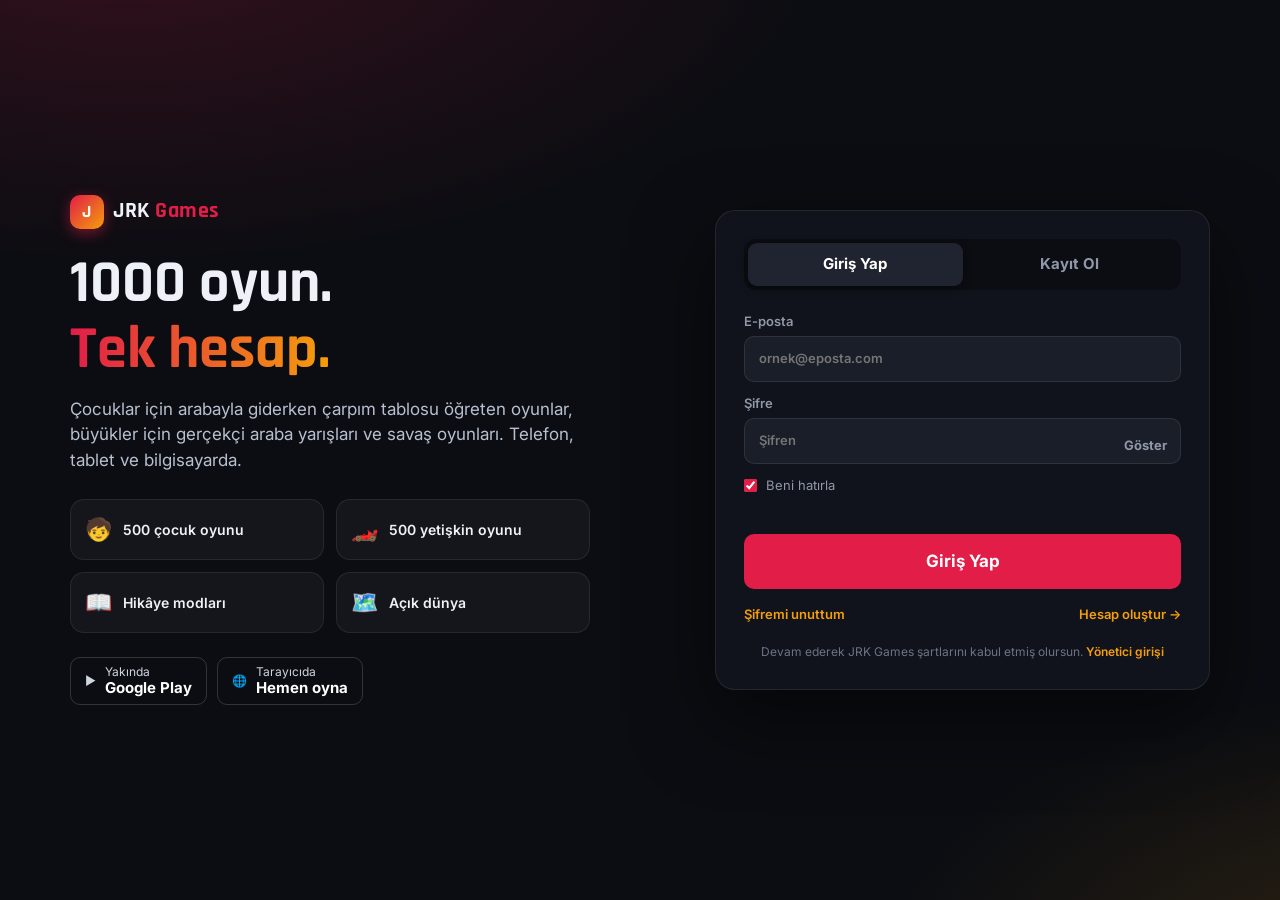
==== app/index.html @ 92677f0f "Add JRK Games: new site with accounts, kids/adult sections, 1000 games New PWA in app/ (built into a" ====
<!DOCTYPE html>
<html lang="tr">
<head>
<meta charset="UTF-8">
<meta name="viewport" content="width=device-width,initial-scale=1,viewport-fit=cover">
<title>JRK Games: Çocuk ve Büyük Oyunları</title>
<meta name="description" content="1000 oyun: çocuklar için çarpım tablosu sürüş oyunları, büyükler için gerçekçi araba yarışları ve savaş oyunları.">
<meta name="theme-color" content="#0b0d12">
<meta name="mobile-web-app-capable" content="yes">
<meta name="apple-mobile-web-app-capable" content="yes">
<meta name="apple-mobile-web-app-status-bar-style" content="black-translucent">
<link rel="manifest" href="manifest.webmanifest">
<link rel="icon" type="image/png" href="icons/icon-192.png">
<link rel="apple-touch-icon" href="icons/icon-192.png">
<link rel="preconnect" href="https://fonts.googleapis.com">
<link href="https://fonts.googleapis.com/css2?family=Baloo+2:wght@600;800&family=Inter:wght@400;600;700;800&family=Nunito:wght@400;700;800&family=Rajdhani:wght@600;700&display=swap" rel="stylesheet">
<style>
:root{--bg:#0b0d12;--bg2:#12151c;--bg3:#1a1e28;--card:#151922;--line:#ffffff14;--txt:#eef1f7;--mut:#8f97a8;--acc:#e11d48;--acc2:#f59e0b;--ok:#22c55e;--bad:#ef4444;--on:#fff;
 --r:14px;--hf:'Rajdhani','Inter',system-ui,sans-serif;--bf:'Inter',system-ui,-apple-system,Segoe UI,Roboto,sans-serif;--shadow:0 10px 30px #0006;--safe-b:env(safe-area-inset-bottom,0px)}
body.seg-kid{--bg:#eef6ff;--bg2:#ffffff;--bg3:#e3efff;--card:#ffffff;--line:#1b3a6b1a;--txt:#16233b;--mut:#5b6b85;--acc:#ff6b00;--acc2:#1fa5ff;--on:#fff;--hf:'Baloo 2','Nunito',system-ui,sans-serif;--bf:'Nunito',system-ui,sans-serif;--shadow:0 8px 24px #1b3a6b22;--r:20px}
*{box-sizing:border-box;margin:0;padding:0;-webkit-tap-highlight-color:transparent}
html,body{height:100%}
body{background:var(--bg);color:var(--txt);font:15px/1.5 var(--bf);overflow-x:hidden}
body.playing{overflow:hidden}
button,input,select,textarea{font:inherit;color:inherit}
button{cursor:pointer}
a{color:var(--acc2)}
h1,h2,h3,h4{font-family:var(--hf);line-height:1.1;font-weight:700}
:focus-visible{outline:2px solid var(--acc2);outline-offset:2px}
[hidden]{display:none!important}
.screen{display:none;min-height:100%}
.screen.on{display:block}
.btn{display:inline-flex;align-items:center;justify-content:center;gap:8px;background:var(--acc);color:var(--on);border:0;border-radius:calc(var(--r) - 4px);padding:11px 20px;font-weight:700;font-size:15px;transition:transform .12s,filter .12s;white-space:nowrap}
.btn:hover{filter:brightness(1.08)}.btn:active{transform:scale(.97)}
.btn.sec{background:var(--bg3);color:var(--txt)}
.btn.ghost{background:transparent;border:1px solid var(--line);color:var(--txt)}
.btn.big{padding:15px 26px;font-size:17px}
.btn.block{width:100%}
.btn:disabled{opacity:.5;cursor:default}
input[type=text],input[type=email],input[type=password],input[type=number],input[type=search],select,textarea{width:100%;background:var(--bg3);border:1px solid var(--line);border-radius:10px;padding:12px 14px;outline:none;transition:border-color .15s,box-shadow .15s}
input:focus,select:focus,textarea:focus{border-color:var(--acc2);box-shadow:0 0 0 3px color-mix(in srgb,var(--acc2) 25%,transparent)}
label.f{display:block;font-size:13px;font-weight:600;color:var(--mut);margin-bottom:12px}
label.f input,label.f select{margin-top:5px;color:var(--txt)}
.chk{display:flex;gap:9px;align-items:flex-start;font-size:13px;color:var(--mut);margin-bottom:14px}
.chk input{margin-top:3px;accent-color:var(--acc)}
.err{color:var(--bad);font-size:13px;font-weight:600;min-height:1.4em;margin-bottom:6px}
.mut{color:var(--mut)}
.logo{display:flex;align-items:center;gap:9px;font-family:var(--hf);font-weight:700;font-size:22px;letter-spacing:.5px;color:var(--txt);text-decoration:none;white-space:nowrap}
.logo i{width:34px;height:34px;border-radius:10px;background:linear-gradient(135deg,var(--acc),var(--acc2));display:grid;place-items:center;font-style:normal;font-size:18px;color:#fff;box-shadow:0 4px 14px color-mix(in srgb,var(--acc) 50%,transparent)}
.logo b{color:var(--acc)}

/* splash */
#splash{position:fixed;inset:0;z-index:999;background:#0b0d12;display:grid;place-items:center;transition:opacity .4s}
#splash.out{opacity:0;pointer-events:none}
#splash .logo{font-size:34px;color:#fff;animation:pulse 1.2s infinite alternate}
#splash .logo i{width:56px;height:56px;font-size:28px}
@keyframes pulse{to{transform:scale(1.06)}}

/* auth */
#auth{background:radial-gradient(1200px 600px at 10% -10%,#e11d4833,transparent 60%),radial-gradient(900px 500px at 110% 110%,#f59e0b26,transparent 60%),#0b0d12;color:#eef1f7;--txt:#eef1f7;--mut:#8f97a8;--bg3:#1a1e28;--line:#ffffff17;--acc:#e11d48;--acc2:#f59e0b}
.auth-wrap{min-height:100vh;display:grid;grid-template-columns:1.1fr .9fr;max-width:1180px;margin:0 auto;padding:28px 20px;gap:40px;align-items:center}
.auth-hero h1{font-size:clamp(36px,5vw,60px);margin:22px 0 14px;font-family:'Rajdhani',sans-serif}
.auth-hero h1 span{background:linear-gradient(90deg,#e11d48,#f59e0b);-webkit-background-clip:text;background-clip:text;color:transparent}
.auth-hero p{font-size:17px;color:#b8c0cf;max-width:46ch}
.feats{display:grid;grid-template-columns:1fr 1fr;gap:12px;margin-top:26px;max-width:520px}
.feat{background:#ffffff0a;border:1px solid #ffffff14;border-radius:14px;padding:13px 14px;display:flex;gap:11px;align-items:center;font-weight:600;font-size:14px}
.feat b{font-size:22px}
.stores{display:flex;gap:10px;margin-top:24px;flex-wrap:wrap}
.store{display:flex;align-items:center;gap:9px;border:1px solid #ffffff2a;border-radius:10px;padding:7px 14px;font-size:12px;line-height:1.2;color:#cfd5df}
.store b{display:block;font-size:15px;color:#fff}
.auth-card{background:#12151cf0;border:1px solid #ffffff14;border-radius:20px;padding:28px;box-shadow:0 30px 80px #0008;backdrop-filter:blur(8px)}
.tabs{display:grid;grid-template-columns:1fr 1fr;background:#0b0d12;border-radius:12px;padding:4px;margin-bottom:22px}
.tabs button{background:none;border:0;padding:10px;border-radius:9px;font-weight:700;color:#8f97a8}
.tabs button.on{background:#1f2430;color:#fff;box-shadow:0 2px 8px #0006}
.pw{position:relative}.pw button{position:absolute;right:8px;top:50%;translate:0 -30%;background:none;border:0;color:#8f97a8;font-size:13px;font-weight:700;padding:6px}
.meter{height:5px;border-radius:3px;background:#ffffff14;margin:-6px 0 12px;overflow:hidden}.meter i{display:block;height:100%;width:0;transition:width .2s,background .2s}
.auth-foot{display:flex;justify-content:space-between;align-items:center;margin-top:16px;font-size:13px}
.linkbtn{background:none;border:0;color:var(--acc2);font-weight:600;padding:0}
.legal{font-size:12px;color:#6b7385;text-align:center;margin-top:18px}

/* segment picker */
#segScreen{background:linear-gradient(160deg,#0b0d12,#1a1222);color:#fff;--txt:#fff}
.seg-wrap{max-width:980px;margin:0 auto;padding:40px 20px;text-align:center;min-height:100vh;display:flex;flex-direction:column;justify-content:center}
.seg-wrap h2{font-size:clamp(30px,4.5vw,46px);margin-bottom:8px}
.seg-cards{display:grid;grid-template-columns:1fr 1fr;gap:22px;margin-top:30px}
.segc{border:0;border-radius:26px;padding:30px 24px;text-align:left;color:#fff;position:relative;overflow:hidden;min-height:300px;display:flex;flex-direction:column;justify-content:flex-end;box-shadow:0 20px 50px #0007;transition:transform .2s}
.segc:hover{transform:translateY(-4px) scale(1.01)}
.segc.kid{background:linear-gradient(150deg,#ffb020,#ff6b00 45%,#ff3d7f);font-family:'Baloo 2','Nunito',sans-serif}
.segc.adult{background:linear-gradient(150deg,#1f2937,#111827 50%,#7f1d1d)}
.segc .em{position:absolute;right:18px;top:12px;font-size:110px;filter:drop-shadow(0 10px 20px #0005)}
.segc h3{font-size:34px}.segc p{opacity:.9;margin-top:6px;max-width:30ch}
.segc .tag{display:inline-block;background:#ffffff2e;border-radius:99px;padding:3px 12px;font-weight:700;font-size:13px;margin-bottom:10px;width:max-content}

/* app shell */
.topbar{position:sticky;top:0;z-index:40;background:color-mix(in srgb,var(--bg2) 92%,transparent);backdrop-filter:blur(12px);border-bottom:1px solid var(--line)}
.topin{max-width:1320px;margin:0 auto;display:flex;align-items:center;gap:18px;padding:10px 20px}
.mainnav{display:flex;gap:2px}
.mainnav button{background:none;border:0;padding:8px 13px;border-radius:10px;font-weight:700;color:var(--mut)}
.mainnav button:hover{color:var(--txt);background:var(--bg3)}
.mainnav button.on{color:var(--txt);background:var(--bg3)}
.search{flex:1;max-width:340px;margin-left:auto;position:relative}
.search input{padding-left:38px;border-radius:99px}
.search::before{content:'🔍';position:absolute;left:13px;top:50%;translate:0 -50%;font-size:14px;opacity:.6}
.coins{display:flex;align-items:center;gap:6px;background:var(--bg3);border-radius:99px;padding:6px 14px;font-weight:800;white-space:nowrap}
.coins b{color:var(--acc2)}
.avatar{width:38px;height:38px;border-radius:50%;border:0;background:linear-gradient(135deg,var(--acc),var(--acc2));color:#fff;font-weight:800;font-size:16px;flex:0 0 auto}
.menu{position:absolute;right:20px;top:58px;background:var(--bg2);border:1px solid var(--line);border-radius:14px;box-shadow:var(--shadow);padding:8px;min-width:230px;display:none;z-index:60}
.menu.on{display:block}
.menu .who{padding:8px 10px 10px;border-bottom:1px solid var(--line);margin-bottom:6px}
.menu .who b{display:block}
.menu button{display:flex;width:100%;gap:10px;background:none;border:0;text-align:left;padding:9px 10px;border-radius:9px;font-weight:600}
.menu button:hover{background:var(--bg3)}
#announce{background:linear-gradient(90deg,var(--acc),var(--acc2));color:#fff;text-align:center;font-weight:700;padding:8px 16px;font-size:14px}
main#view{max-width:1320px;margin:0 auto;padding:22px 20px 110px;min-height:70vh}
.tabbar{display:none}
footer.foot{border-top:1px solid var(--line);padding:26px 20px calc(90px + var(--safe-b));color:var(--mut);font-size:13px}
.foot .in{max-width:1320px;margin:0 auto;display:flex;gap:18px;flex-wrap:wrap;align-items:center}
.foot .in button{background:none;border:0;color:var(--mut);font-weight:600}
.foot .in button:hover{color:var(--txt)}

/* home */
.hero{position:relative;border-radius:calc(var(--r) + 6px);overflow:hidden;min-height:340px;display:flex;align-items:flex-end;padding:34px;color:#fff;box-shadow:var(--shadow);margin-bottom:30px}
.hero .bgart{position:absolute;inset:0;z-index:0}
.hero .bgart canvas{width:100%;height:100%;display:block}
.hero .txt{position:relative;z-index:1;max-width:560px}
.hero .kick{display:inline-block;background:#ffffff26;backdrop-filter:blur(6px);border-radius:99px;padding:4px 12px;font-weight:700;font-size:13px;margin-bottom:12px}
.hero h1{font-size:clamp(30px,4.6vw,54px);text-shadow:0 4px 20px #0007}
.hero p{font-size:17px;margin:10px 0 20px;opacity:.95;text-shadow:0 2px 8px #0008}
.hero .dots{position:absolute;right:22px;bottom:22px;display:flex;gap:7px;z-index:1}
.hero .dots button{width:9px;height:9px;border-radius:50%;border:0;background:#fff7}.hero .dots button.on{background:#fff;width:24px;border-radius:5px}
.stats{display:grid;grid-template-columns:repeat(4,1fr);gap:14px;margin-bottom:30px}
.stat{background:var(--card);border:1px solid var(--line);border-radius:var(--r);padding:16px 18px;box-shadow:var(--shadow)}
.stat b{display:block;font-family:var(--hf);font-size:28px}
.stat span{color:var(--mut);font-size:13px;font-weight:600}
.sec-h{display:flex;justify-content:space-between;align-items:end;margin:8px 0 14px;gap:12px}
.sec-h h2{font-size:24px}
.sec-h button{background:none;border:0;color:var(--acc2);font-weight:700}
.row{display:grid;grid-auto-flow:column;grid-auto-columns:minmax(200px,1fr);gap:14px;overflow-x:auto;padding-bottom:12px;margin-bottom:22px;scroll-snap-type:x mandatory;scrollbar-width:thin}
.row>*{scroll-snap-align:start}

/* game cards */
.grid{display:grid;grid-template-columns:repeat(auto-fill,minmax(205px,1fr));gap:16px}
.gc{background:var(--card);border:1px solid var(--line);border-radius:var(--r);overflow:hidden;cursor:pointer;display:flex;flex-direction:column;box-shadow:var(--shadow);transition:transform .15s,box-shadow .15s;text-align:left;padding:0;color:var(--txt)}
.gc:hover{transform:translateY(-3px);box-shadow:0 16px 34px #0007}
.gc .th{aspect-ratio:16/10;position:relative;overflow:hidden;background:var(--g)}
.gc .th::before{content:'';position:absolute;inset:0;background:radial-gradient(circle at 70% 30%,#fff3,transparent 55%),linear-gradient(transparent 55%,#0006)}
.gc .th .ic{position:absolute;left:50%;top:46%;translate:-50% -50%;font-size:56px;filter:drop-shadow(0 8px 14px #0006);transition:transform .2s}
.gc:hover .th .ic{transform:scale(1.12) rotate(-4deg)}
.gc .th .bd{position:absolute;left:10px;top:10px;background:#000a;color:#fff;font-size:11px;font-weight:800;padding:3px 9px;border-radius:99px;letter-spacing:.3px}
.gc .th .no{position:absolute;right:10px;top:10px;color:#fffc;font-size:11px;font-weight:800}
.gc .th .stars{position:absolute;right:10px;bottom:8px;font-size:14px;letter-spacing:1px;text-shadow:0 1px 3px #000}
.gc .bd2{padding:11px 13px 13px}
.gc .nm{font-weight:800;font-size:15px;line-height:1.25;display:-webkit-box;-webkit-line-clamp:2;-webkit-box-orient:vertical;overflow:hidden;min-height:2.5em}
.gc .mt{color:var(--mut);font-size:12.5px;margin-top:4px;display:flex;gap:6px;flex-wrap:wrap}
.gc .mt span{background:var(--bg3);border-radius:6px;padding:1px 7px;font-weight:600}
.chips{display:flex;gap:8px;flex-wrap:wrap;margin-bottom:12px}
.chip{border:1px solid var(--line);background:var(--card);border-radius:99px;padding:7px 14px;font-weight:700;font-size:13.5px;color:var(--txt)}
.chip.on{background:var(--acc);border-color:var(--acc);color:#fff}
.sub{display:flex;gap:10px;flex-wrap:wrap;align-items:center;margin-bottom:16px}
.sub select{width:auto;padding:8px 12px}
.cnt{color:var(--mut);font-weight:700;font-size:14px}
.more{display:flex;justify-content:center;margin-top:24px}
.empty{padding:50px 20px;text-align:center;color:var(--mut)}

/* modal */
.modal{position:fixed;inset:0;z-index:300;background:#000a;display:none;align-items:center;justify-content:center;padding:16px}
.modal.on{display:flex}
.mbox{background:var(--bg2);color:var(--txt);border:1px solid var(--line);border-radius:22px;max-width:620px;width:100%;max-height:92vh;overflow:auto;box-shadow:0 30px 80px #000a;animation:min .2s}
@keyframes min{from{transform:translateY(16px);opacity:0}}
.mbox .mh{position:relative;aspect-ratio:16/7;background:var(--g);display:grid;place-items:center;font-size:84px}
.mbox .mh .x{position:absolute;right:12px;top:12px;width:36px;height:36px;border-radius:50%;border:0;background:#0008;color:#fff;font-size:18px}
.mbox .mb{padding:22px 24px 24px}
.mbox h3{font-size:26px;margin-bottom:6px}
.kv{display:grid;grid-template-columns:repeat(3,1fr);gap:10px;margin:16px 0 20px}
.kv div{background:var(--bg3);border-radius:12px;padding:10px 12px;font-size:12px;color:var(--mut);font-weight:600}
.kv b{display:block;color:var(--txt);font-size:15px;margin-top:2px}
.mrow{display:flex;gap:10px;flex-wrap:wrap}
.doc{padding:24px}.doc h3{margin-bottom:12px}.doc h4{margin:14px 0 6px}.doc p,.doc li{color:var(--mut);font-size:14px;margin-bottom:8px}.doc ul{padding-left:20px}

/* shop / profile */
.shopgrid{display:grid;grid-template-columns:repeat(auto-fill,minmax(230px,1fr));gap:16px}
.si{background:var(--card);border:1px solid var(--line);border-radius:var(--r);padding:16px;box-shadow:var(--shadow);display:flex;flex-direction:column;gap:8px}
.si .pv{aspect-ratio:16/9;border-radius:12px;background:var(--bg3);display:grid;place-items:center;font-size:54px;position:relative;overflow:hidden}
.si .pv i{position:absolute;inset:auto 0 0 0;height:30%;background:var(--c);opacity:.85}
.si h4{font-size:18px}
.bars{display:grid;gap:4px;font-size:12px;color:var(--mut);font-weight:600}
.bars div{display:grid;grid-template-columns:70px 1fr;align-items:center;gap:8px}
.bars em{display:block;height:6px;border-radius:3px;background:var(--bg3);overflow:hidden}.bars em i{display:block;height:100%;background:var(--acc2)}
.si.own{border-color:var(--ok)}
.panel{background:var(--card);border:1px solid var(--line);border-radius:var(--r);padding:20px;box-shadow:var(--shadow)}
.panel h3{font-size:20px;margin-bottom:14px}
.cols{display:grid;grid-template-columns:repeat(auto-fit,minmax(300px,1fr));gap:16px}
.ph{display:flex;align-items:center;gap:18px;margin-bottom:22px}
.ph .avatar{width:72px;height:72px;font-size:30px}
.ph h2{font-size:28px}

/* admin */
#adminScreen{position:fixed;inset:0;z-index:400;background:#0b0d12;color:#eef1f7;overflow:auto;display:none;--txt:#eef1f7;--mut:#8f97a8;--bg2:#12151c;--bg3:#1a1e28;--card:#151922;--line:#ffffff14;--acc:#e11d48;--acc2:#f59e0b}
#adminScreen.on{display:block}
.adm-top{display:flex;align-items:center;gap:14px;padding:14px 22px;border-bottom:1px solid var(--line);background:#12151c;position:sticky;top:0;z-index:2}
.adm-top .logo{font-size:19px}
.adm-in{max-width:1240px;margin:0 auto;padding:22px}
.adm-tabs{display:flex;gap:6px;flex-wrap:wrap;margin-bottom:18px}
.adm-tabs button{background:#1a1e28;border:1px solid var(--line);border-radius:10px;padding:8px 14px;font-weight:700;color:#cfd5df}
.adm-tabs button.on{background:var(--acc);border-color:var(--acc);color:#fff}
table.t{width:100%;border-collapse:collapse;font-size:14px}
.t th{text-align:left;color:var(--mut);font-weight:700;font-size:12px;text-transform:uppercase;letter-spacing:.5px;padding:8px 10px;border-bottom:1px solid var(--line)}
.t td{padding:9px 10px;border-bottom:1px solid var(--line);vertical-align:middle}
.t td input{max-width:120px;padding:7px 9px}
.tw{overflow-x:auto}
.pill{display:inline-block;border-radius:99px;padding:2px 9px;font-size:12px;font-weight:800}
.pill.kid{background:#ff6b0026;color:#ff9a4d}.pill.adult{background:#e11d4826;color:#ff6b88}.pill.none{background:#ffffff14;color:#aaa}
.ibtn{background:#1a1e28;border:1px solid var(--line);border-radius:8px;padding:5px 9px;font-size:13px;font-weight:700;color:#cfd5df;margin:2px}
.ibtn.r{color:#ff6b6b}
.adm-login{max-width:380px;margin:12vh auto;text-align:center}
.adm-login .panel{padding:30px}

/* toasts / dialog */
#toasts{position:fixed;left:50%;translate:-50% 0;bottom:calc(84px + var(--safe-b));z-index:999;display:flex;flex-direction:column;gap:8px;align-items:center;pointer-events:none}
.toast{background:#111827;color:#fff;border-radius:12px;padding:10px 18px;font-weight:700;box-shadow:0 10px 30px #0008;animation:min .2s;max-width:90vw}
#dlg{position:fixed;inset:0;z-index:1000;background:#000b;display:none;align-items:center;justify-content:center;padding:16px}
#dlg.on{display:flex}
#dlg .box{background:var(--bg2);color:var(--txt);border-radius:18px;padding:22px;max-width:420px;width:100%;box-shadow:0 30px 80px #000a}
#dlg h4{font-size:20px;margin-bottom:8px}#dlg p{color:var(--mut);margin-bottom:14px}#dlg input{margin-bottom:14px}
#dlg .mrow{justify-content:flex-end}

/* game layer */
#game{position:fixed;inset:0;z-index:200;background:#000;display:none;user-select:none;-webkit-user-select:none;touch-action:none;font-family:'Rajdhani','Inter',sans-serif;color:#fff}
#game.on{display:block}
#gcv,#gcv canvas{position:absolute;inset:0;width:100%;height:100%;display:block}
.hud{position:absolute;pointer-events:none;text-shadow:0 2px 6px #000c}
#hTL{left:16px;top:14px;font-weight:700}
#hTL .big{font-size:34px;line-height:1}#hTL .big small{font-size:18px;opacity:.75}
#hTL .ln{font-size:17px;opacity:.95}
#hTop{left:50%;top:14px;translate:-50% 0;text-align:center;font-weight:700;font-size:19px}
#hearts{font-size:24px;letter-spacing:2px}
#minimap{right:14px;top:58px;border-radius:12px;background:#0009;border:1px solid #ffffff2a}
#speedo{right:14px;bottom:16px}
#nitroBar{right:182px;bottom:24px;width:110px;height:10px;border-radius:5px;background:#0008;border:1px solid #fff4;overflow:hidden}
#nitroBar i{display:block;height:100%;width:100%;background:linear-gradient(90deg,#38bdf8,#a855f7)}
#gBtns{position:absolute;right:14px;top:12px;display:flex;gap:8px;z-index:3}
#gBtns button{width:40px;height:40px;border-radius:12px;border:1px solid #ffffff33;background:#0008;color:#fff;font-size:17px;backdrop-filter:blur(4px)}
#qcard{position:absolute;left:50%;top:18%;translate:-50% 0;background:linear-gradient(135deg,#fff,#e8f3ff);color:#16233b;border-radius:24px;padding:14px 30px 16px;text-align:center;box-shadow:0 18px 40px #0008;display:none;font-family:'Baloo 2','Nunito',sans-serif;border:4px solid #ffb020;pointer-events:none}
#qcard.on{display:block;animation:qin .45s cubic-bezier(.2,1.6,.4,1)}
@keyframes qin{from{transform:scale(.3) rotate(-8deg);opacity:0}}
#qcard .q1{font-weight:800;color:#ff6b00;font-size:16px;letter-spacing:1px}
#qcard .q2{font-size:52px;font-weight:800;line-height:1.05}
#qcard .q3{font-size:14px;color:#5b6b85;font-weight:700}
#qpop{position:absolute;inset:0;display:none;align-items:center;justify-content:center;background:#0007;z-index:4}
#qpop.on{display:flex}
#qpop .box{background:#fff;color:#16233b;border-radius:26px;padding:22px 26px;text-align:center;font-family:'Baloo 2','Nunito',sans-serif;box-shadow:0 20px 60px #000a;animation:qin .4s cubic-bezier(.2,1.6,.4,1);max-width:92vw}
#qpop .q2{font-size:56px;font-weight:800}
#qpop .ans{display:flex;gap:12px;margin-top:12px}
#qpop .ans button{font-size:30px;font-weight:800;border:0;border-radius:18px;padding:12px 26px;color:#fff;box-shadow:0 6px 0 #0003}
#flash{position:absolute;inset:0;pointer-events:none;opacity:0;transition:opacity .25s}
#banner{position:absolute;left:0;right:0;top:36%;text-align:center;font-size:clamp(34px,7vw,74px);font-weight:700;pointer-events:none;opacity:0;text-shadow:0 6px 26px #000}
#banner.show{animation:ban 1.6s forwards}
@keyframes ban{0%{opacity:0;transform:scale(1.5)}15%{opacity:1;transform:scale(1)}75%{opacity:1}100%{opacity:0}}
#arrow3{left:50%;top:84px;translate:-50% 0;font-size:40px;transition:rotate .1s}
.touch{position:absolute;bottom:calc(16px + var(--safe-b));display:none;gap:12px;z-index:3}
body.touchdev .touch{display:flex}
#tL{left:16px}#tR{right:16px;align-items:flex-end}
.touch button{width:78px;height:78px;border-radius:50%;border:2px solid #ffffff55;background:#0006;color:#fff;font-size:30px;backdrop-filter:blur(4px);touch-action:none}
.touch button.p{background:#ffffff40}
.touch .gas{width:88px;height:110px;border-radius:22px;background:#16a34a99}
.touch .brk{width:76px;height:76px;border-radius:20px;background:#dc262699}
.touch .sm{width:58px;height:58px;font-size:20px}
body.touchdev #speedo{bottom:auto;top:58px;right:14px;transform:scale(.8);transform-origin:top right}
body.touchdev #minimap{top:auto;bottom:140px;display:none}
body.touchdev #nitroBar{right:auto;left:50%;translate:-50% 0;bottom:auto;top:52px}
#story2{position:absolute;inset:0;z-index:6;display:none;align-items:flex-end;justify-content:center;padding:0 16px 12vh;background:linear-gradient(#000 0 9%,#0007 9% 91%,#000 91%)}
#story2.on{display:flex}
#story2 .sb{max-width:760px;width:100%;background:#0d1117f2;border:1px solid #ffffff2a;border-radius:16px;padding:18px 22px;display:flex;gap:16px;align-items:flex-start}
#story2 .face{font-size:54px;line-height:1}
#story2 .who{font-weight:700;font-size:20px;color:var(--acc2);margin-bottom:4px}
#story2 .tx{font-family:'Inter',sans-serif;font-size:17px;line-height:1.5;min-height:4.5em}
#story2 .btn{margin-top:10px}
#cdown{position:absolute;inset:0;display:none;align-items:center;justify-content:center;font-size:120px;font-weight:700;pointer-events:none;text-shadow:0 8px 30px #000}
#cdown.on{display:flex}
#gEnd{position:absolute;inset:0;background:#000b;display:none;align-items:center;justify-content:center;z-index:7;padding:16px}
#gEnd.on{display:flex}
#gEnd .box{background:#12151c;border:1px solid #ffffff1f;border-radius:24px;padding:28px 30px;text-align:center;min-width:300px;max-width:440px;width:100%;box-shadow:0 30px 80px #000;font-family:'Inter',sans-serif}
#gEnd h2{font-family:'Rajdhani',sans-serif;font-size:46px}
#gEnd .st{font-size:46px;letter-spacing:6px;margin:6px 0}
#gEnd .rs{color:#b8c0cf;margin:8px 0 20px;line-height:1.7}
#gEnd .rs b{color:#fff}
#gEnd .mrow{justify-content:center}
#rotate{position:absolute;inset:0;background:#000e;display:none;align-items:center;justify-content:center;text-align:center;z-index:8;font-size:20px;padding:30px;font-family:'Inter',sans-serif}
#warWrap{position:fixed;inset:0;z-index:250;background:#000;display:none}
#warWrap.on{display:block}
#warWrap iframe{width:100%;height:100%;border:0;display:block}
#warWrap .x{position:absolute;left:50%;top:10px;translate:-50% 0;z-index:2;display:none}

/* kid theme extras */
body.seg-kid .gc{border-width:2px}
body.seg-kid .chip.on{box-shadow:0 4px 0 #c24e00}
body.seg-kid .btn{box-shadow:0 4px 0 color-mix(in srgb,var(--acc) 70%,#000)}
body.seg-kid .btn.sec,body.seg-kid .btn.ghost{box-shadow:none}
body.seg-kid main#view{background-image:radial-gradient(#1b3a6b10 1.5px,transparent 1.5px);background-size:26px 26px}

@media (max-width:980px){
 .auth-wrap{grid-template-columns:1fr;gap:22px;padding-top:20px}
 .auth-hero .feats,.auth-hero .stores{display:none}
 .auth-hero h1{margin:14px 0 6px}
 .mainnav{display:none}
 .search{max-width:none}
 .tabbar{display:grid;grid-template-columns:repeat(5,1fr);position:fixed;left:0;right:0;bottom:0;z-index:45;background:var(--bg2);border-top:1px solid var(--line);padding:6px 4px calc(6px + var(--safe-b))}
 .tabbar button{background:none;border:0;display:flex;flex-direction:column;align-items:center;gap:2px;font-size:11px;font-weight:700;color:var(--mut);padding:4px}
 .tabbar button b{font-size:21px;font-weight:400}
 .tabbar button.on{color:var(--acc)}
 .stats{grid-template-columns:repeat(2,1fr)}
}
@media (max-width:640px){
 .topin{gap:10px;padding:9px 14px}
 .logo span{display:none}
 .seg-cards{grid-template-columns:1fr}
 .segc{min-height:210px}.segc .em{font-size:80px}
 main#view{padding:16px 14px 110px}
 .hero{min-height:300px;padding:22px}
 .grid{grid-template-columns:repeat(2,1fr);gap:10px}
 .gc .th .ic{font-size:44px}
 .gc .nm{font-size:13.5px}
 .row{grid-auto-columns:minmax(160px,46%)}
 .kv{grid-template-columns:repeat(2,1fr)}
 .auth-card{padding:22px 18px}
 .feats{grid-template-columns:1fr}
 #qcard .q2{font-size:40px}
 #qpop .ans button{font-size:24px;padding:10px 18px}
 #hTL .big{font-size:26px}
}
@media (max-height:480px){#qcard{top:8%;padding:6px 20px 8px;border-width:3px}#qcard .q2{font-size:34px}#qcard .q3{display:none}.touch button{width:64px;height:64px}.touch .gas{width:76px;height:92px}}
@media (prefers-reduced-motion:reduce){*{animation:none!important;transition:none!important}}
</style>
</head>
<body>
<div id="splash"><div class="logo"><i>J</i><span>JRK <b>Games</b></span></div></div>

<section id="auth" class="screen">
 <div class="auth-wrap">
  <div class="auth-hero">
   <div class="logo"><i>J</i><span>JRK <b>Games</b></span></div>
   <h1>1000 oyun.<br><span>Tek hesap.</span></h1>
   <p>Çocuklar için arabayla giderken çarpım tablosu öğreten oyunlar, büyükler için gerçekçi araba yarışları ve savaş oyunları. Telefon, tablet ve bilgisayarda.</p>
   <div class="feats">
    <div class="feat"><b>🧒</b>500 çocuk oyunu</div>
    <div class="feat"><b>🏎️</b>500 yetişkin oyunu</div>
    <div class="feat"><b>📖</b>Hikâye modları</div>
    <div class="feat"><b>🗺️</b>Açık dünya</div>
   </div>
   <div class="stores"><div class="store">▶<div>Yakında<b>Google Play</b></div></div><div class="store">🌐<div>Tarayıcıda<b>Hemen oyna</b></div></div></div>
  </div>
  <div class="auth-card">
   <div class="tabs" role="tablist"><button class="on" data-at="login" role="tab">Giriş Yap</button><button data-at="reg" role="tab">Kayıt Ol</button></div>
   <form id="loginForm" autocomplete="on" novalidate>
    <label class="f">E-posta<input id="liEmail" type="email" autocomplete="email" placeholder="ornek@eposta.com" required></label>
    <label class="f">Şifre<div class="pw"><input id="liPass" type="password" autocomplete="current-password" placeholder="Şifren" required><button type="button" data-show="liPass">Göster</button></div></label>
    <label class="chk"><input type="checkbox" id="liRem" checked> Beni hatırla</label>
    <p class="err" id="liErr"></p>
    <button class="btn big block" type="submit">Giriş Yap</button>
    <div class="auth-foot"><button type="button" class="linkbtn" id="forgot">Şifremi unuttum</button><button type="button" class="linkbtn" data-at="reg">Hesap oluştur →</button></div>
   </form>
   <form id="regForm" autocomplete="on" novalidate hidden>
    <label class="f">Adın<input id="rgName" type="text" autocomplete="nickname" maxlength="20" placeholder="Örn. Kartal34" required></label>
    <label class="f">E-posta<input id="rgEmail" type="email" autocomplete="email" placeholder="ornek@eposta.com" required></label>
    <label class="f">Şifre oluştur<div class="pw"><input id="rgPass" type="password" autocomplete="new-password" placeholder="En az 6 karakter" required><button type="button" data-show="rgPass">Göster</button></div></label>
    <div class="meter"><i id="pwMeter"></i></div>
    <label class="f">Şifre tekrar<input id="rgPass2" type="password" autocomplete="new-password" placeholder="Şifreni tekrar yaz" required></label>
    <label class="chk"><input type="checkbox" id="rgTerms"> <span><button type="button" class="linkbtn" data-doc="terms">Kullanım Şartları</button>'nı ve <button type="button" class="linkbtn" data-doc="privacy">Gizlilik Politikası</button>'nı okudum, kabul ediyorum.</span></label>
    <p class="err" id="rgErr"></p>
    <button class="btn big block" type="submit">Hesap Oluştur</button>
   </form>
   <p class="legal">Devam ederek JRK Games şartlarını kabul etmiş olursun. <button type="button" class="linkbtn" id="adminLink">Yönetici girişi</button></p>
  </div>
 </div>
</section>

<section id="segScreen" class="screen">
 <div class="seg-wrap">
  <h2>Kim oynuyor?</h2>
  <p class="mut" id="segHi">Oyunları sana göre hazırlayalım.</p>
  <div class="seg-cards">
   <button class="segc kid" data-seg="kid"><span class="em">🧒</span><span class="tag">6 – 12 yaş</span><h3>Çocuk</h3><p>Arabayla giderken çarpım tablosu soruları, hikâyeler, açık dünya kasabası. 500 oyun.</p></button>
   <button class="segc adult" data-seg="adult"><span class="em">🏎️</span><span class="tag">13+ yaş</span><h3>Büyük</h3><p>Gerçekçi araba yarışları, drift, polis kaçışı ve savaş oyunları. 500 oyun.</p></button>
  </div>
 </div>
</section>

<section id="appScreen" class="screen">
 <header class="topbar"><div class="topin">
  <a class="logo" href="#" id="homeLogo"><i>J</i><span>JRK <b>Games</b></span></a>
  <nav class="mainnav" id="mainnav"></nav>
  <div class="search"><input id="q" type="search" placeholder="Oyun ara…" aria-label="Oyun ara"></div>
  <div class="coins">🪙 <b id="coinVal">0</b></div>
  <button class="avatar" id="avBtn" aria-label="Hesap menüsü"></button>
  <div class="menu" id="menu"><div class="who"><b id="mName"></b><span class="mut" id="mMail"></span></div>
   <button data-go="profile">👤 Profilim</button><button data-go="shop">🛒 Garaj ve Mağaza</button><button id="mSeg">🔁 Çocuk / Büyük değiştir</button><button data-doc="privacy">🔒 Gizlilik</button><button id="mAdmin">🛠️ Yönetici paneli</button><button id="mOut">🚪 Çıkış yap</button></div>
 </div></header>
 <div id="announce" hidden></div>
 <main id="view"></main>
 <footer class="foot"><div class="in"><span>© 2026 JRK Games</span><button data-doc="privacy">Gizlilik Politikası</button><button data-doc="terms">Kullanım Şartları</button><button data-doc="kids">Ebeveyn Bilgilendirmesi</button><button data-doc="contact">İletişim</button></div></footer>
 <nav class="tabbar" id="tabbar"></nav>
</section>

<div class="modal" id="modal"><div class="mbox" id="mbox"></div></div>

<div id="adminScreen">
 <div class="adm-top"><div class="logo"><i>J</i><span>JRK <b>Yönetim</b></span></div><span class="mut" id="admWho"></span><span style="flex:1"></span><button class="btn sec" id="admClose">✕ Kapat</button></div>
 <div class="adm-in" id="admIn"></div>
</div>

<div id="game">
 <div id="gcv"></div>
 <div id="flash"></div>
 <div class="hud" id="hTL"></div>
 <div class="hud" id="hTop"></div>
 <canvas class="hud" id="minimap" width="150" height="150"></canvas>
 <canvas class="hud" id="speedo" width="170" height="170"></canvas>
 <div class="hud" id="nitroBar"><i></i></div>
 <div class="hud" id="arrow3" hidden>⬆️</div>
 <div id="qcard"><div class="q1">⚡ SORU GELDİ!</div><div class="q2" id="qText"></div><div class="q3" id="qHint">Doğru cevabın olduğu şeride geç!</div></div>
 <div id="qpop"><div class="box"><div class="q1" style="color:#ff6b00;font-weight:800">⭐ YILDIZ SORUSU</div><div class="q2" id="qpText"></div><div class="ans" id="qpAns"></div></div></div>
 <div id="banner"></div>
 <div id="cdown"></div>
 <div id="gBtns"><button id="gSnd" aria-label="Ses">🔊</button><button id="gCam" aria-label="Kamera">🎥</button><button id="gExit" aria-label="Çık">✕</button></div>
 <div class="touch" id="tL"></div>
 <div class="touch" id="tR"></div>
 <div id="story2"><div class="sb"><div class="face" id="sFace"></div><div style="flex:1"><div class="who" id="sWho"></div><div class="tx" id="sTx"></div><button class="btn" id="sGo">Devam ▶</button></div></div></div>
 <div id="gEnd"><div class="box"><h2 id="eT"></h2><div class="st" id="eS"></div><div class="rs" id="eR"></div><div class="mrow"><button class="btn" id="eNext">Sonraki ▶</button><button class="btn sec" id="eRetry">Tekrar</button><button class="btn ghost" id="eMenu">Menü</button></div></div></div>
 <div id="rotate">📱↻<br>Daha iyi bir deneyim için telefonunu yan çevir.</div>
</div>

<div id="warWrap"><iframe id="warFrame" title="Savaş oyunu"></iframe></div>

<div id="dlg"><div class="box"><h4 id="dlgT"></h4><p id="dlgP"></p><input id="dlgI" hidden><div class="mrow"><button class="btn ghost" id="dlgNo">Vazgeç</button><button class="btn" id="dlgYes">Tamam</button></div></div></div>
<div id="toasts"></div>

<script id="three-js">/* three.js r128 — MIT License — https://threejs.org */
/**
 * @license
 * Copyright 2010-2021 Three.js Authors
 * SPDX-License-Identifier: MIT
 */
!function(t,e){"object"==typeof exports&&"undefined"!=typeof module?e(exports):"function"==typeof define&&define.amd?define(["exports"],e):e((t="undefined"!=typeof globalThis?globalThis:t||self).THREE={})}(this,(function(t){"use strict";const e="128",n=100,i=300,r=301,s=302,a=303,o=304,l=306,c=307,h=1e3,u=1001,d=1002,p=1003,m=1004,f=1005,g=1006,v=1007,y=1008,x=1009,_=1012,w=1014,b=1015,M=1016,S=1020,T=1022,E=1023,A=1026,L=1027,R=33776,C=33777,P=33778,D=33779,I=35840,N=35841,B=35842,z=35843,F=37492,O=37496,H=2300,G=2301,U=2302,k=2400,V=2401,W=2402,j=2500,q=2501,X=3e3,Y=3001,Z=3007,J=3002,Q=3004,K=3005,$=3006,tt=7680,et=35044,nt=35048,it="300 es";class rt{addEventListener(t,e){void 0===this._listeners&&(this._listeners={});const n=this._listeners;void 0===n[t]&&(n[t]=[]),-1===n[t].indexOf(e)&&n[t].push(e)}hasEventListener(t,e){if(void 0===this._listeners)return!1;const n=this._listeners;return void 0!==n[t]&&-1!==n[t].indexOf(e)}removeEventListener(t,e){if(void 0===this._listeners)return;const n=this._listeners[t];if(void 0!==n){const t=n.indexOf(e);-1!==t&&n.splice(t,1)}}dispatchEvent(t){if(void 0===this._listeners)return;const e=this._listeners[t.type];if(void 0!==e){t.target=this;const n=e.slice(0);for(let e=0,i=n.length;e<i;e++)n[e].call(this,t);t.target=null}}}const st=[];for(let t=0;t<256;t++)st[t]=(t<16?"0":"")+t.toString(16);let at=1234567;const ot=Math.PI/180,lt=180/Math.PI;function ct(){const t=4294967295*Math.random()|0,e=4294967295*Math.random()|0,n=4294967295*Math.random()|0,i=4294967295*Math.random()|0;return(st[255&t]+st[t>>8&255]+st[t>>16&255]+st[t>>24&255]+"-"+st[255&e]+st[e>>8&255]+"-"+st[e>>16&15|64]+st[e>>24&255]+"-"+st[63&n|128]+st[n>>8&255]+"-"+st[n>>16&255]+st[n>>24&255]+st[255&i]+st[i>>8&255]+st[i>>16&255]+st[i>>24&255]).toUpperCase()}function ht(t,e,n){return Math.max(e,Math.min(n,t))}function ut(t,e){return(t%e+e)%e}function dt(t,e,n){return(1-n)*t+n*e}function pt(t){return 0==(t&t-1)&&0!==t}function mt(t){return Math.pow(2,Math.ceil(Math.log(t)/Math.LN2))}function ft(t){return Math.pow(2,Math.floor(Math.log(t)/Math.LN2))}var gt=Object.freeze({__proto__:null,DEG2RAD:ot,RAD2DEG:lt,generateUUID:ct,clamp:ht,euclideanModulo:ut,mapLinear:function(t,e,n,i,r){return i+(t-e)*(r-i)/(n-e)},inverseLerp:function(t,e,n){return t!==e?(n-t)/(e-t):0},lerp:dt,damp:function(t,e,n,i){return dt(t,e,1-Math.exp(-n*i))},pingpong:function(t,e=1){return e-Math.abs(ut(t,2*e)-e)},smoothstep:function(t,e,n){return t<=e?0:t>=n?1:(t=(t-e)/(n-e))*t*(3-2*t)},smootherstep:function(t,e,n){return t<=e?0:t>=n?1:(t=(t-e)/(n-e))*t*t*(t*(6*t-15)+10)},randInt:function(t,e){return t+Math.floor(Math.random()*(e-t+1))},randFloat:function(t,e){return t+Math.random()*(e-t)},randFloatSpread:function(t){return t*(.5-Math.random())},seededRandom:function(t){return void 0!==t&&(at=t%2147483647),at=16807*at%2147483647,(at-1)/2147483646},degToRad:function(t){return t*ot},radToDeg:function(t){return t*lt},isPowerOfTwo:pt,ceilPowerOfTwo:mt,floorPowerOfTwo:ft,setQuaternionFromProperEuler:function(t,e,n,i,r){const s=Math.cos,a=Math.sin,o=s(n/2),l=a(n/2),c=s((e+i)/2),h=a((e+i)/2),u=s((e-i)/2),d=a((e-i)/2),p=s((i-e)/2),m=a((i-e)/2);switch(r){case"XYX":t.set(o*h,l*u,l*d,o*c);break;case"YZY":t.set(l*d,o*h,l*u,o*c);break;case"ZXZ":t.set(l*u,l*d,o*h,o*c);break;case"XZX":t.set(o*h,l*m,l*p,o*c);break;case"YXY":t.set(l*p,o*h,l*m,o*c);break;case"ZYZ":t.set(l*m,l*p,o*h,o*c);break;default:console.warn("THREE.MathUtils: .setQuaternionFromProperEuler() encountered an unknown order: "+r)}}});class vt{constructor(t=0,e=0){this.x=t,this.y=e}get width(){return this.x}set width(t){this.x=t}get height(){return this.y}set height(t){this.y=t}set(t,e){return this.x=t,this.y=e,this}setScalar(t){return this.x=t,this.y=t,this}setX(t){return this.x=t,this}setY(t){return this.y=t,this}setComponent(t,e){switch(t){case 0:this.x=e;break;case 1:this.y=e;break;default:throw new Error("index is out of range: "+t)}return this}getComponent(t){switch(t){case 0:return this.x;case 1:return this.y;default:throw new Error("index is out of range: "+t)}}clone(){return new this.constructor(this.x,this.y)}copy(t){return this.x=t.x,this.y=t.y,this}add(t,e){return void 0!==e?(console.warn("THREE.Vector2: .add() now only accepts one argument. Use .addVectors( a, b ) instead."),this.addVectors(t,e)):(this.x+=t.x,this.y+=t.y,this)}addScalar(t){return this.x+=t,this.y+=t,this}addVectors(t,e){return this.x=t.x+e.x,this.y=t.y+e.y,this}addScaledVector(t,e){return this.x+=t.x*e,this.y+=t.y*e,this}sub(t,e){return void 0!==e?(console.warn("THREE.Vector2: .sub() now only accepts one argument. Use .subVectors( a, b ) instead."),this.subVectors(t,e)):(this.x-=t.x,this.y-=t.y,this)}subScalar(t){return this.x-=t,this.y-=t,this}subVectors(t,e){return this.x=t.x-e.x,this.y=t.y-e.y,this}multiply(t){return this.x*=t.x,this.y*=t.y,this}multiplyScalar(t){return this.x*=t,this.y*=t,this}divide(t){return this.x/=t.x,this.y/=t.y,this}divideScalar(t){return this.multiplyScalar(1/t)}applyMatrix3(t){const e=this.x,n=this.y,i=t.elements;return this.x=i[0]*e+i[3]*n+i[6],this.y=i[1]*e+i[4]*n+i[7],this}min(t){return this.x=Math.min(this.x,t.x),this.y=Math.min(this.y,t.y),this}max(t){return this.x=Math.max(this.x,t.x),this.y=Math.max(this.y,t.y),this}clamp(t,e){return this.x=Math.max(t.x,Math.min(e.x,this.x)),this.y=Math.max(t.y,Math.min(e.y,this.y)),this}clampScalar(t,e){return this.x=Math.max(t,Math.min(e,this.x)),this.y=Math.max(t,Math.min(e,this.y)),this}clampLength(t,e){const n=this.length();return this.divideScalar(n||1).multiplyScalar(Math.max(t,Math.min(e,n)))}floor(){return this.x=Math.floor(this.x),this.y=Math.floor(this.y),this}ceil(){return this.x=Math.ceil(this.x),this.y=Math.ceil(this.y),this}round(){return this.x=Math.round(this.x),this.y=Math.round(this.y),this}roundToZero(){return this.x=this.x<0?Math.ceil(this.x):Math.floor(this.x),this.y=this.y<0?Math.ceil(this.y):Math.floor(this.y),this}negate(){return this.x=-this.x,this.y=-this.y,this}dot(t){return this.x*t.x+this.y*t.y}cross(t){return this.x*t.y-this.y*t.x}lengthSq(){return this.x*this.x+this.y*this.y}length(){return Math.sqrt(this.x*this.x+this.y*this.y)}manhattanLength(){return Math.abs(this.x)+Math.abs(this.y)}normalize(){return this.divideScalar(this.length()||1)}angle(){return Math.atan2(-this.y,-this.x)+Math.PI}distanceTo(t){return Math.sqrt(this.distanceToSquared(t))}distanceToSquared(t){const e=this.x-t.x,n=this.y-t.y;return e*e+n*n}manhattanDistanceTo(t){return Math.abs(this.x-t.x)+Math.abs(this.y-t.y)}setLength(t){return this.normalize().multiplyScalar(t)}lerp(t,e){return this.x+=(t.x-this.x)*e,this.y+=(t.y-this.y)*e,this}lerpVectors(t,e,n){return this.x=t.x+(e.x-t.x)*n,this.y=t.y+(e.y-t.y)*n,this}equals(t){return t.x===this.x&&t.y===this.y}fromArray(t,e=0){return this.x=t[e],this.y=t[e+1],this}toArray(t=[],e=0){return t[e]=this.x,t[e+1]=this.y,t}fromBufferAttribute(t,e,n){return void 0!==n&&console.warn("THREE.Vector2: offset has been removed from .fromBufferAttribute()."),this.x=t.getX(e),this.y=t.getY(e),this}rotateAround(t,e){const n=Math.cos(e),i=Math.sin(e),r=this.x-t.x,s=this.y-t.y;return this.x=r*n-s*i+t.x,this.y=r*i+s*n+t.y,this}random(){return this.x=Math.random(),this.y=Math.random(),this}}vt.prototype.isVector2=!0;class yt{constructor(){this.elements=[1,0,0,0,1,0,0,0,1],arguments.length>0&&console.error("THREE.Matrix3: the constructor no longer reads arguments. use .set() instead.")}set(t,e,n,i,r,s,a,o,l){const c=this.elements;return c[0]=t,c[1]=i,c[2]=a,c[3]=e,c[4]=r,c[5]=o,c[6]=n,c[7]=s,c[8]=l,this}identity(){return this.set(1,0,0,0,1,0,0,0,1),this}copy(t){const e=this.elements,n=t.elements;return e[0]=n[0],e[1]=n[1],e[2]=n[2],e[3]=n[3],e[4]=n[4],e[5]=n[5],e[6]=n[6],e[7]=n[7],e[8]=n[8],this}extractBasis(t,e,n){return t.setFromMatrix3Column(this,0),e.setFromMatrix3Column(this,1),n.setFromMatrix3Column(this,2),this}setFromMatrix4(t){const e=t.elements;return this.set(e[0],e[4],e[8],e[1],e[5],e[9],e[2],e[6],e[10]),this}multiply(t){return this.multiplyMatrices(this,t)}premultiply(t){return this.multiplyMatrices(t,this)}multiplyMatrices(t,e){const n=t.elements,i=e.elements,r=this.elements,s=n[0],a=n[3],o=n[6],l=n[1],c=n[4],h=n[7],u=n[2],d=n[5],p=n[8],m=i[0],f=i[3],g=i[6],v=i[1],y=i[4],x=i[7],_=i[2],w=i[5],b=i[8];return r[0]=s*m+a*v+o*_,r[3]=s*f+a*y+o*w,r[6]=s*g+a*x+o*b,r[1]=l*m+c*v+h*_,r[4]=l*f+c*y+h*w,r[7]=l*g+c*x+h*b,r[2]=u*m+d*v+p*_,r[5]=u*f+d*y+p*w,r[8]=u*g+d*x+p*b,this}multiplyScalar(t){const e=this.elements;return e[0]*=t,e[3]*=t,e[6]*=t,e[1]*=t,e[4]*=t,e[7]*=t,e[2]*=t,e[5]*=t,e[8]*=t,this}determinant(){const t=this.elements,e=t[0],n=t[1],i=t[2],r=t[3],s=t[4],a=t[5],o=t[6],l=t[7],c=t[8];return e*s*c-e*a*l-n*r*c+n*a*o+i*r*l-i*s*o}invert(){const t=this.elements,e=t[0],n=t[1],i=t[2],r=t[3],s=t[4],a=t[5],o=t[6],l=t[7],c=t[8],h=c*s-a*l,u=a*o-c*r,d=l*r-s*o,p=e*h+n*u+i*d;if(0===p)return this.set(0,0,0,0,0,0,0,0,0);const m=1/p;return t[0]=h*m,t[1]=(i*l-c*n)*m,t[2]=(a*n-i*s)*m,t[3]=u*m,t[4]=(c*e-i*o)*m,t[5]=(i*r-a*e)*m,t[6]=d*m,t[7]=(n*o-l*e)*m,t[8]=(s*e-n*r)*m,this}transpose(){let t;const e=this.elements;return t=e[1],e[1]=e[3],e[3]=t,t=e[2],e[2]=e[6],e[6]=t,t=e[5],e[5]=e[7],e[7]=t,this}getNormalMatrix(t){return this.setFromMatrix4(t).invert().transpose()}transposeIntoArray(t){const e=this.elements;return t[0]=e[0],t[1]=e[3],t[2]=e[6],t[3]=e[1],t[4]=e[4],t[5]=e[7],t[6]=e[2],t[7]=e[5],t[8]=e[8],this}setUvTransform(t,e,n,i,r,s,a){const o=Math.cos(r),l=Math.sin(r);return this.set(n*o,n*l,-n*(o*s+l*a)+s+t,-i*l,i*o,-i*(-l*s+o*a)+a+e,0,0,1),this}scale(t,e){const n=this.elements;return n[0]*=t,n[3]*=t,n[6]*=t,n[1]*=e,n[4]*=e,n[7]*=e,this}rotate(t){const e=Math.cos(t),n=Math.sin(t),i=this.elements,r=i[0],s=i[3],a=i[6],o=i[1],l=i[4],c=i[7];return i[0]=e*r+n*o,i[3]=e*s+n*l,i[6]=e*a+n*c,i[1]=-n*r+e*o,i[4]=-n*s+e*l,i[7]=-n*a+e*c,this}translate(t,e){const n=this.elements;return n[0]+=t*n[2],n[3]+=t*n[5],n[6]+=t*n[8],n[1]+=e*n[2],n[4]+=e*n[5],n[7]+=e*n[8],this}equals(t){const e=this.elements,n=t.elements;for(let t=0;t<9;t++)if(e[t]!==n[t])return!1;return!0}fromArray(t,e=0){for(let n=0;n<9;n++)this.elements[n]=t[n+e];return this}toArray(t=[],e=0){const n=this.elements;return t[e]=n[0],t[e+1]=n[1],t[e+2]=n[2],t[e+3]=n[3],t[e+4]=n[4],t[e+5]=n[5],t[e+6]=n[6],t[e+7]=n[7],t[e+8]=n[8],t}clone(){return(new this.constructor).fromArray(this.elements)}}let xt;yt.prototype.isMatrix3=!0;class _t{static getDataURL(t){if(/^data:/i.test(t.src))return t.src;if("undefined"==typeof HTMLCanvasElement)return t.src;let e;if(t instanceof HTMLCanvasElement)e=t;else{void 0===xt&&(xt=document.createElementNS("http://www.w3.org/1999/xhtml","canvas")),xt.width=t.width,xt.height=t.height;const n=xt.getContext("2d");t instanceof ImageData?n.putImageData(t,0,0):n.drawImage(t,0,0,t.width,t.height),e=xt}return e.width>2048||e.height>2048?(console.warn("THREE.ImageUtils.getDataURL: Image converted to jpg for performance reasons",t),e.toDataURL("image/jpeg",.6)):e.toDataURL("image/png")}}let wt=0;class bt extends rt{constructor(t=bt.DEFAULT_IMAGE,e=bt.DEFAULT_MAPPING,n=1001,i=1001,r=1006,s=1008,a=1023,o=1009,l=1,c=3e3){super(),Object.defineProperty(this,"id",{value:wt++}),this.uuid=ct(),this.name="",this.image=t,this.mipmaps=[],this.mapping=e,this.wrapS=n,this.wrapT=i,this.magFilter=r,this.minFilter=s,this.anisotropy=l,this.format=a,this.internalFormat=null,this.type=o,this.offset=new vt(0,0),this.repeat=new vt(1,1),this.center=new vt(0,0),this.rotation=0,this.matrixAutoUpdate=!0,this.matrix=new yt,this.generateMipmaps=!0,this.premultiplyAlpha=!1,this.flipY=!0,this.unpackAlignment=4,this.encoding=c,this.version=0,this.onUpdate=null}updateMatrix(){this.matrix.setUvTransform(this.offset.x,this.offset.y,this.repeat.x,this.repeat.y,this.rotation,this.center.x,this.center.y)}clone(){return(new this.constructor).copy(this)}copy(t){return this.name=t.name,this.image=t.image,this.mipmaps=t.mipmaps.slice(0),this.mapping=t.mapping,this.wrapS=t.wrapS,this.wrapT=t.wrapT,this.magFilter=t.magFilter,this.minFilter=t.minFilter,this.anisotropy=t.anisotropy,this.format=t.format,this.internalFormat=t.internalFormat,this.type=t.type,this.offset.copy(t.offset),this.repeat.copy(t.repeat),this.center.copy(t.center),this.rotation=t.rotation,this.matrixAutoUpdate=t.matrixAutoUpdate,this.matrix.copy(t.matrix),this.generateMipmaps=t.generateMipmaps,this.premultiplyAlpha=t.premultiplyAlpha,this.flipY=t.flipY,this.unpackAlignment=t.unpackAlignment,this.encoding=t.encoding,this}toJSON(t){const e=void 0===t||"string"==typeof t;if(!e&&void 0!==t.textures[this.uuid])return t.textures[this.uuid];const n={metadata:{version:4.5,type:"Texture",generator:"Texture.toJSON"},uuid:this.uuid,name:this.name,mapping:this.mapping,repeat:[this.repeat.x,this.repeat.y],offset:[this.offset.x,this.offset.y],center:[this.center.x,this.center.y],rotation:this.rotation,wrap:[this.wrapS,this.wrapT],format:this.format,type:this.type,encoding:this.encoding,minFilter:this.minFilter,magFilter:this.magFilter,anisotropy:this.anisotropy,flipY:this.flipY,premultiplyAlpha:this.premultiplyAlpha,unpackAlignment:this.unpackAlignment};if(void 0!==this.image){const i=this.image;if(void 0===i.uuid&&(i.uuid=ct()),!e&&void 0===t.images[i.uuid]){let e;if(Array.isArray(i)){e=[];for(let t=0,n=i.length;t<n;t++)i[t].isDataTexture?e.push(Mt(i[t].image)):e.push(Mt(i[t]))}else e=Mt(i);t.images[i.uuid]={uuid:i.uuid,url:e}}n.image=i.uuid}return e||(t.textures[this.uuid]=n),n}dispose(){this.dispatchEvent({type:"dispose"})}transformUv(t){if(this.mapping!==i)return t;if(t.applyMatrix3(this.matrix),t.x<0||t.x>1)switch(this.wrapS){case h:t.x=t.x-Math.floor(t.x);break;case u:t.x=t.x<0?0:1;break;case d:1===Math.abs(Math.floor(t.x)%2)?t.x=Math.ceil(t.x)-t.x:t.x=t.x-Math.floor(t.x)}if(t.y<0||t.y>1)switch(this.wrapT){case h:t.y=t.y-Math.floor(t.y);break;case u:t.y=t.y<0?0:1;break;case d:1===Math.abs(Math.floor(t.y)%2)?t.y=Math.ceil(t.y)-t.y:t.y=t.y-Math.floor(t.y)}return this.flipY&&(t.y=1-t.y),t}set needsUpdate(t){!0===t&&this.version++}}function Mt(t){return"undefined"!=typeof HTMLImageElement&&t instanceof HTMLImageElement||"undefined"!=typeof HTMLCanvasElement&&t instanceof HTMLCanvasElement||"undefined"!=typeof ImageBitmap&&t instanceof ImageBitmap?_t.getDataURL(t):t.data?{data:Array.prototype.slice.call(t.data),width:t.width,height:t.height,type:t.data.constructor.name}:(console.warn("THREE.Texture: Unable to serialize Texture."),{})}bt.DEFAULT_IMAGE=void 0,bt.DEFAULT_MAPPING=i,bt.prototype.isTexture=!0;class St{constructor(t=0,e=0,n=0,i=1){this.x=t,this.y=e,this.z=n,this.w=i}get width(){return this.z}set width(t){this.z=t}get height(){return this.w}set height(t){this.w=t}set(t,e,n,i){return this.x=t,this.y=e,this.z=n,this.w=i,this}setScalar(t){return this.x=t,this.y=t,this.z=t,this.w=t,this}setX(t){return this.x=t,this}setY(t){return this.y=t,this}setZ(t){return this.z=t,this}setW(t){return this.w=t,this}setComponent(t,e){switch(t){case 0:this.x=e;break;case 1:this.y=e;break;case 2:this.z=e;break;case 3:this.w=e;break;default:throw new Error("index is out of range: "+t)}return this}getComponent(t){switch(t){case 0:return this.x;case 1:return this.y;case 2:return this.z;case 3:return this.w;default:throw new Error("index is out of range: "+t)}}clone(){return new this.constructor(this.x,this.y,this.z,this.w)}copy(t){return this.x=t.x,this.y=t.y,this.z=t.z,this.w=void 0!==t.w?t.w:1,this}add(t,e){return void 0!==e?(console.warn("THREE.Vector4: .add() now only accepts one argument. Use .addVectors( a, b ) instead."),this.addVectors(t,e)):(this.x+=t.x,this.y+=t.y,this.z+=t.z,this.w+=t.w,this)}addScalar(t){return this.x+=t,this.y+=t,this.z+=t,this.w+=t,this}addVectors(t,e){return this.x=t.x+e.x,this.y=t.y+e.y,this.z=t.z+e.z,this.w=t.w+e.w,this}addScaledVector(t,e){return this.x+=t.x*e,this.y+=t.y*e,this.z+=t.z*e,this.w+=t.w*e,this}sub(t,e){return void 0!==e?(console.warn("THREE.Vector4: .sub() now only accepts one argument. Use .subVectors( a, b ) instead."),this.subVectors(t,e)):(this.x-=t.x,this.y-=t.y,this.z-=t.z,this.w-=t.w,this)}subScalar(t){return this.x-=t,this.y-=t,this.z-=t,this.w-=t,this}subVectors(t,e){return this.x=t.x-e.x,this.y=t.y-e.y,this.z=t.z-e.z,this.w=t.w-e.w,this}multiply(t){return this.x*=t.x,this.y*=t.y,this.z*=t.z,this.w*=t.w,this}multiplyScalar(t){return this.x*=t,this.y*=t,this.z*=t,this.w*=t,this}applyMatrix4(t){const e=this.x,n=this.y,i=this.z,r=this.w,s=t.elements;return this.x=s[0]*e+s[4]*n+s[8]*i+s[12]*r,this.y=s[1]*e+s[5]*n+s[9]*i+s[13]*r,this.z=s[2]*e+s[6]*n+s[10]*i+s[14]*r,this.w=s[3]*e+s[7]*n+s[11]*i+s[15]*r,this}divideScalar(t){return this.multiplyScalar(1/t)}setAxisAngleFromQuaternion(t){this.w=2*Math.acos(t.w);const e=Math.sqrt(1-t.w*t.w);return e<1e-4?(this.x=1,this.y=0,this.z=0):(this.x=t.x/e,this.y=t.y/e,this.z=t.z/e),this}setAxisAngleFromRotationMatrix(t){let e,n,i,r;const s=.01,a=.1,o=t.elements,l=o[0],c=o[4],h=o[8],u=o[1],d=o[5],p=o[9],m=o[2],f=o[6],g=o[10];if(Math.abs(c-u)<s&&Math.abs(h-m)<s&&Math.abs(p-f)<s){if(Math.abs(c+u)<a&&Math.abs(h+m)<a&&Math.abs(p+f)<a&&Math.abs(l+d+g-3)<a)return this.set(1,0,0,0),this;e=Math.PI;const t=(l+1)/2,o=(d+1)/2,v=(g+1)/2,y=(c+u)/4,x=(h+m)/4,_=(p+f)/4;return t>o&&t>v?t<s?(n=0,i=.707106781,r=.707106781):(n=Math.sqrt(t),i=y/n,r=x/n):o>v?o<s?(n=.707106781,i=0,r=.707106781):(i=Math.sqrt(o),n=y/i,r=_/i):v<s?(n=.707106781,i=.707106781,r=0):(r=Math.sqrt(v),n=x/r,i=_/r),this.set(n,i,r,e),this}let v=Math.sqrt((f-p)*(f-p)+(h-m)*(h-m)+(u-c)*(u-c));return Math.abs(v)<.001&&(v=1),this.x=(f-p)/v,this.y=(h-m)/v,this.z=(u-c)/v,this.w=Math.acos((l+d+g-1)/2),this}min(t){return this.x=Math.min(this.x,t.x),this.y=Math.min(this.y,t.y),this.z=Math.min(this.z,t.z),this.w=Math.min(this.w,t.w),this}max(t){return this.x=Math.max(this.x,t.x),this.y=Math.max(this.y,t.y),this.z=Math.max(this.z,t.z),this.w=Math.max(this.w,t.w),this}clamp(t,e){return this.x=Math.max(t.x,Math.min(e.x,this.x)),this.y=Math.max(t.y,Math.min(e.y,this.y)),this.z=Math.max(t.z,Math.min(e.z,this.z)),this.w=Math.max(t.w,Math.min(e.w,this.w)),this}clampScalar(t,e){return this.x=Math.max(t,Math.min(e,this.x)),this.y=Math.max(t,Math.min(e,this.y)),this.z=Math.max(t,Math.min(e,this.z)),this.w=Math.max(t,Math.min(e,this.w)),this}clampLength(t,e){const n=this.length();return this.divideScalar(n||1).multiplyScalar(Math.max(t,Math.min(e,n)))}floor(){return this.x=Math.floor(this.x),this.y=Math.floor(this.y),this.z=Math.floor(this.z),this.w=Math.floor(this.w),this}ceil(){return this.x=Math.ceil(this.x),this.y=Math.ceil(this.y),this.z=Math.ceil(this.z),this.w=Math.ceil(this.w),this}round(){return this.x=Math.round(this.x),this.y=Math.round(this.y),this.z=Math.round(this.z),this.w=Math.round(this.w),this}roundToZero(){return this.x=this.x<0?Math.ceil(this.x):Math.floor(this.x),this.y=this.y<0?Math.ceil(this.y):Math.floor(this.y),this.z=this.z<0?Math.ceil(this.z):Math.floor(this.z),this.w=this.w<0?Math.ceil(this.w):Math.floor(this.w),this}negate(){return this.x=-this.x,this.y=-this.y,this.z=-this.z,this.w=-this.w,this}dot(t){return this.x*t.x+this.y*t.y+this.z*t.z+this.w*t.w}lengthSq(){return this.x*this.x+this.y*this.y+this.z*this.z+this.w*this.w}length(){return Math.sqrt(this.x*this.x+this.y*this.y+this.z*this.z+this.w*this.w)}manhattanLength(){return Math.abs(this.x)+Math.abs(this.y)+Math.abs(this.z)+Math.abs(this.w)}normalize(){return this.divideScalar(this.length()||1)}setLength(t){return this.normalize().multiplyScalar(t)}lerp(t,e){return this.x+=(t.x-this.x)*e,this.y+=(t.y-this.y)*e,this.z+=(t.z-this.z)*e,this.w+=(t.w-this.w)*e,this}lerpVectors(t,e,n){return this.x=t.x+(e.x-t.x)*n,this.y=t.y+(e.y-t.y)*n,this.z=t.z+(e.z-t.z)*n,this.w=t.w+(e.w-t.w)*n,this}equals(t){return t.x===this.x&&t.y===this.y&&t.z===this.z&&t.w===this.w}fromArray(t,e=0){return this.x=t[e],this.y=t[e+1],this.z=t[e+2],this.w=t[e+3],this}toArray(t=[],e=0){return t[e]=this.x,t[e+1]=this.y,t[e+2]=this.z,t[e+3]=this.w,t}fromBufferAttribute(t,e,n){return void 0!==n&&console.warn("THREE.Vector4: offset has been removed from .fromBufferAttribute()."),this.x=t.getX(e),this.y=t.getY(e),this.z=t.getZ(e),this.w=t.getW(e),this}random(){return this.x=Math.random(),this.y=Math.random(),this.z=Math.random(),this.w=Math.random(),this}}St.prototype.isVector4=!0;class Tt extends rt{constructor(t,e,n){super(),this.width=t,this.height=e,this.depth=1,this.scissor=new St(0,0,t,e),this.scissorTest=!1,this.viewport=new St(0,0,t,e),n=n||{},this.texture=new bt(void 0,n.mapping,n.wrapS,n.wrapT,n.magFilter,n.minFilter,n.format,n.type,n.anisotropy,n.encoding),this.texture.image={},this.texture.image.width=t,this.texture.image.height=e,this.texture.image.depth=1,this.texture.generateMipmaps=void 0!==n.generateMipmaps&&n.generateMipmaps,this.texture.minFilter=void 0!==n.minFilter?n.minFilter:g,this.depthBuffer=void 0===n.depthBuffer||n.depthBuffer,this.stencilBuffer=void 0!==n.stencilBuffer&&n.stencilBuffer,this.depthTexture=void 0!==n.depthTexture?n.depthTexture:null}setTexture(t){t.image={width:this.width,height:this.height,depth:this.depth},this.texture=t}setSize(t,e,n=1){this.width===t&&this.height===e&&this.depth===n||(this.width=t,this.height=e,this.depth=n,this.texture.image.width=t,this.texture.image.height=e,this.texture.image.depth=n,this.dispose()),this.viewport.set(0,0,t,e),this.scissor.set(0,0,t,e)}clone(){return(new this.constructor).copy(this)}copy(t){return this.width=t.width,this.height=t.height,this.depth=t.depth,this.viewport.copy(t.viewport),this.texture=t.texture.clone(),this.depthBuffer=t.depthBuffer,this.stencilBuffer=t.stencilBuffer,this.depthTexture=t.depthTexture,this}dispose(){this.dispatchEvent({type:"dispose"})}}Tt.prototype.isWebGLRenderTarget=!0;class Et extends Tt{constructor(t,e,n){super(t,e,n),this.samples=4}copy(t){return super.copy.call(this,t),this.samples=t.samples,this}}Et.prototype.isWebGLMultisampleRenderTarget=!0;class At{constructor(t=0,e=0,n=0,i=1){this._x=t,this._y=e,this._z=n,this._w=i}static slerp(t,e,n,i){return console.warn("THREE.Quaternion: Static .slerp() has been deprecated. Use qm.slerpQuaternions( qa, qb, t ) instead."),n.slerpQuaternions(t,e,i)}static slerpFlat(t,e,n,i,r,s,a){let o=n[i+0],l=n[i+1],c=n[i+2],h=n[i+3];const u=r[s+0],d=r[s+1],p=r[s+2],m=r[s+3];if(0===a)return t[e+0]=o,t[e+1]=l,t[e+2]=c,void(t[e+3]=h);if(1===a)return t[e+0]=u,t[e+1]=d,t[e+2]=p,void(t[e+3]=m);if(h!==m||o!==u||l!==d||c!==p){let t=1-a;const e=o*u+l*d+c*p+h*m,n=e>=0?1:-1,i=1-e*e;if(i>Number.EPSILON){const r=Math.sqrt(i),s=Math.atan2(r,e*n);t=Math.sin(t*s)/r,a=Math.sin(a*s)/r}const r=a*n;if(o=o*t+u*r,l=l*t+d*r,c=c*t+p*r,h=h*t+m*r,t===1-a){const t=1/Math.sqrt(o*o+l*l+c*c+h*h);o*=t,l*=t,c*=t,h*=t}}t[e]=o,t[e+1]=l,t[e+2]=c,t[e+3]=h}static multiplyQuaternionsFlat(t,e,n,i,r,s){const a=n[i],o=n[i+1],l=n[i+2],c=n[i+3],h=r[s],u=r[s+1],d=r[s+2],p=r[s+3];return t[e]=a*p+c*h+o*d-l*u,t[e+1]=o*p+c*u+l*h-a*d,t[e+2]=l*p+c*d+a*u-o*h,t[e+3]=c*p-a*h-o*u-l*d,t}get x(){return this._x}set x(t){this._x=t,this._onChangeCallback()}get y(){return this._y}set y(t){this._y=t,this._onChangeCallback()}get z(){return this._z}set z(t){this._z=t,this._onChangeCallback()}get w(){return this._w}set w(t){this._w=t,this._onChangeCallback()}set(t,e,n,i){return this._x=t,this._y=e,this._z=n,this._w=i,this._onChangeCallback(),this}clone(){return new this.constructor(this._x,this._y,this._z,this._w)}copy(t){return this._x=t.x,this._y=t.y,this._z=t.z,this._w=t.w,this._onChangeCallback(),this}setFromEuler(t,e){if(!t||!t.isEuler)throw new Error("THREE.Quaternion: .setFromEuler() now expects an Euler rotation rather than a Vector3 and order.");const n=t._x,i=t._y,r=t._z,s=t._order,a=Math.cos,o=Math.sin,l=a(n/2),c=a(i/2),h=a(r/2),u=o(n/2),d=o(i/2),p=o(r/2);switch(s){case"XYZ":this._x=u*c*h+l*d*p,this._y=l*d*h-u*c*p,this._z=l*c*p+u*d*h,this._w=l*c*h-u*d*p;break;case"YXZ":this._x=u*c*h+l*d*p,this._y=l*d*h-u*c*p,this._z=l*c*p-u*d*h,this._w=l*c*h+u*d*p;break;case"ZXY":this._x=u*c*h-l*d*p,this._y=l*d*h+u*c*p,this._z=l*c*p+u*d*h,this._w=l*c*h-u*d*p;break;case"ZYX":this._x=u*c*h-l*d*p,this._y=l*d*h+u*c*p,this._z=l*c*p-u*d*h,this._w=l*c*h+u*d*p;break;case"YZX":this._x=u*c*h+l*d*p,this._y=l*d*h+u*c*p,this._z=l*c*p-u*d*h,this._w=l*c*h-u*d*p;break;case"XZY":this._x=u*c*h-l*d*p,this._y=l*d*h-u*c*p,this._z=l*c*p+u*d*h,this._w=l*c*h+u*d*p;break;default:console.warn("THREE.Quaternion: .setFromEuler() encountered an unknown order: "+s)}return!1!==e&&this._onChangeCallback(),this}setFromAxisAngle(t,e){const n=e/2,i=Math.sin(n);return this._x=t.x*i,this._y=t.y*i,this._z=t.z*i,this._w=Math.cos(n),this._onChangeCallback(),this}setFromRotationMatrix(t){const e=t.elements,n=e[0],i=e[4],r=e[8],s=e[1],a=e[5],o=e[9],l=e[2],c=e[6],h=e[10],u=n+a+h;if(u>0){const t=.5/Math.sqrt(u+1);this._w=.25/t,this._x=(c-o)*t,this._y=(r-l)*t,this._z=(s-i)*t}else if(n>a&&n>h){const t=2*Math.sqrt(1+n-a-h);this._w=(c-o)/t,this._x=.25*t,this._y=(i+s)/t,this._z=(r+l)/t}else if(a>h){const t=2*Math.sqrt(1+a-n-h);this._w=(r-l)/t,this._x=(i+s)/t,this._y=.25*t,this._z=(o+c)/t}else{const t=2*Math.sqrt(1+h-n-a);this._w=(s-i)/t,this._x=(r+l)/t,this._y=(o+c)/t,this._z=.25*t}return this._onChangeCallback(),this}setFromUnitVectors(t,e){let n=t.dot(e)+1;return n<Number.EPSILON?(n=0,Math.abs(t.x)>Math.abs(t.z)?(this._x=-t.y,this._y=t.x,this._z=0,this._w=n):(this._x=0,this._y=-t.z,this._z=t.y,this._w=n)):(this._x=t.y*e.z-t.z*e.y,this._y=t.z*e.x-t.x*e.z,this._z=t.x*e.y-t.y*e.x,this._w=n),this.normalize()}angleTo(t){return 2*Math.acos(Math.abs(ht(this.dot(t),-1,1)))}rotateTowards(t,e){const n=this.angleTo(t);if(0===n)return this;const i=Math.min(1,e/n);return this.slerp(t,i),this}identity(){return this.set(0,0,0,1)}invert(){return this.conjugate()}conjugate(){return this._x*=-1,this._y*=-1,this._z*=-1,this._onChangeCallback(),this}dot(t){return this._x*t._x+this._y*t._y+this._z*t._z+this._w*t._w}lengthSq(){return this._x*this._x+this._y*this._y+this._z*this._z+this._w*this._w}length(){return Math.sqrt(this._x*this._x+this._y*this._y+this._z*this._z+this._w*this._w)}normalize(){let t=this.length();return 0===t?(this._x=0,this._y=0,this._z=0,this._w=1):(t=1/t,this._x=this._x*t,this._y=this._y*t,this._z=this._z*t,this._w=this._w*t),this._onChangeCallback(),this}multiply(t,e){return void 0!==e?(console.warn("THREE.Quaternion: .multiply() now only accepts one argument. Use .multiplyQuaternions( a, b ) instead."),this.multiplyQuaternions(t,e)):this.multiplyQuaternions(this,t)}premultiply(t){return this.multiplyQuaternions(t,this)}multiplyQuaternions(t,e){const n=t._x,i=t._y,r=t._z,s=t._w,a=e._x,o=e._y,l=e._z,c=e._w;return this._x=n*c+s*a+i*l-r*o,this._y=i*c+s*o+r*a-n*l,this._z=r*c+s*l+n*o-i*a,this._w=s*c-n*a-i*o-r*l,this._onChangeCallback(),this}slerp(t,e){if(0===e)return this;if(1===e)return this.copy(t);const n=this._x,i=this._y,r=this._z,s=this._w;let a=s*t._w+n*t._x+i*t._y+r*t._z;if(a<0?(this._w=-t._w,this._x=-t._x,this._y=-t._y,this._z=-t._z,a=-a):this.copy(t),a>=1)return this._w=s,this._x=n,this._y=i,this._z=r,this;const o=1-a*a;if(o<=Number.EPSILON){const t=1-e;return this._w=t*s+e*this._w,this._x=t*n+e*this._x,this._y=t*i+e*this._y,this._z=t*r+e*this._z,this.normalize(),this._onChangeCallback(),this}const l=Math.sqrt(o),c=Math.atan2(l,a),h=Math.sin((1-e)*c)/l,u=Math.sin(e*c)/l;return this._w=s*h+this._w*u,this._x=n*h+this._x*u,this._y=i*h+this._y*u,this._z=r*h+this._z*u,this._onChangeCallback(),this}slerpQuaternions(t,e,n){this.copy(t).slerp(e,n)}equals(t){return t._x===this._x&&t._y===this._y&&t._z===this._z&&t._w===this._w}fromArray(t,e=0){return this._x=t[e],this._y=t[e+1],this._z=t[e+2],this._w=t[e+3],this._onChangeCallback(),this}toArray(t=[],e=0){return t[e]=this._x,t[e+1]=this._y,t[e+2]=this._z,t[e+3]=this._w,t}fromBufferAttribute(t,e){return this._x=t.getX(e),this._y=t.getY(e),this._z=t.getZ(e),this._w=t.getW(e),this}_onChange(t){return this._onChangeCallback=t,this}_onChangeCallback(){}}At.prototype.isQuaternion=!0;class Lt{constructor(t=0,e=0,n=0){this.x=t,this.y=e,this.z=n}set(t,e,n){return void 0===n&&(n=this.z),this.x=t,this.y=e,this.z=n,this}setScalar(t){return this.x=t,this.y=t,this.z=t,this}setX(t){return this.x=t,this}setY(t){return this.y=t,this}setZ(t){return this.z=t,this}setComponent(t,e){switch(t){case 0:this.x=e;break;case 1:this.y=e;break;case 2:this.z=e;break;default:throw new Error("index is out of range: "+t)}return this}getComponent(t){switch(t){case 0:return this.x;case 1:return this.y;case 2:return this.z;default:throw new Error("index is out of range: "+t)}}clone(){return new this.constructor(this.x,this.y,this.z)}copy(t){return this.x=t.x,this.y=t.y,this.z=t.z,this}add(t,e){return void 0!==e?(console.warn("THREE.Vector3: .add() now only accepts one argument. Use .addVectors( a, b ) instead."),this.addVectors(t,e)):(this.x+=t.x,this.y+=t.y,this.z+=t.z,this)}addScalar(t){return this.x+=t,this.y+=t,this.z+=t,this}addVectors(t,e){return this.x=t.x+e.x,this.y=t.y+e.y,this.z=t.z+e.z,this}addScaledVector(t,e){return this.x+=t.x*e,this.y+=t.y*e,this.z+=t.z*e,this}sub(t,e){return void 0!==e?(console.warn("THREE.Vector3: .sub() now only accepts one argument. Use .subVectors( a, b ) instead."),this.subVectors(t,e)):(this.x-=t.x,this.y-=t.y,this.z-=t.z,this)}subScalar(t){return this.x-=t,this.y-=t,this.z-=t,this}subVectors(t,e){return this.x=t.x-e.x,this.y=t.y-e.y,this.z=t.z-e.z,this}multiply(t,e){return void 0!==e?(console.warn("THREE.Vector3: .multiply() now only accepts one argument. Use .multiplyVectors( a, b ) instead."),this.multiplyVectors(t,e)):(this.x*=t.x,this.y*=t.y,this.z*=t.z,this)}multiplyScalar(t){return this.x*=t,this.y*=t,this.z*=t,this}multiplyVectors(t,e){return this.x=t.x*e.x,this.y=t.y*e.y,this.z=t.z*e.z,this}applyEuler(t){return t&&t.isEuler||console.error("THREE.Vector3: .applyEuler() now expects an Euler rotation rather than a Vector3 and order."),this.applyQuaternion(Ct.setFromEuler(t))}applyAxisAngle(t,e){return this.applyQuaternion(Ct.setFromAxisAngle(t,e))}applyMatrix3(t){const e=this.x,n=this.y,i=this.z,r=t.elements;return this.x=r[0]*e+r[3]*n+r[6]*i,this.y=r[1]*e+r[4]*n+r[7]*i,this.z=r[2]*e+r[5]*n+r[8]*i,this}applyNormalMatrix(t){return this.applyMatrix3(t).normalize()}applyMatrix4(t){const e=this.x,n=this.y,i=this.z,r=t.elements,s=1/(r[3]*e+r[7]*n+r[11]*i+r[15]);return this.x=(r[0]*e+r[4]*n+r[8]*i+r[12])*s,this.y=(r[1]*e+r[5]*n+r[9]*i+r[13])*s,this.z=(r[2]*e+r[6]*n+r[10]*i+r[14])*s,this}applyQuaternion(t){const e=this.x,n=this.y,i=this.z,r=t.x,s=t.y,a=t.z,o=t.w,l=o*e+s*i-a*n,c=o*n+a*e-r*i,h=o*i+r*n-s*e,u=-r*e-s*n-a*i;return this.x=l*o+u*-r+c*-a-h*-s,this.y=c*o+u*-s+h*-r-l*-a,this.z=h*o+u*-a+l*-s-c*-r,this}project(t){return this.applyMatrix4(t.matrixWorldInverse).applyMatrix4(t.projectionMatrix)}unproject(t){return this.applyMatrix4(t.projectionMatrixInverse).applyMatrix4(t.matrixWorld)}transformDirection(t){const e=this.x,n=this.y,i=this.z,r=t.elements;return this.x=r[0]*e+r[4]*n+r[8]*i,this.y=r[1]*e+r[5]*n+r[9]*i,this.z=r[2]*e+r[6]*n+r[10]*i,this.normalize()}divide(t){return this.x/=t.x,this.y/=t.y,this.z/=t.z,this}divideScalar(t){return this.multiplyScalar(1/t)}min(t){return this.x=Math.min(this.x,t.x),this.y=Math.min(this.y,t.y),this.z=Math.min(this.z,t.z),this}max(t){return this.x=Math.max(this.x,t.x),this.y=Math.max(this.y,t.y),this.z=Math.max(this.z,t.z),this}clamp(t,e){return this.x=Math.max(t.x,Math.min(e.x,this.x)),this.y=Math.max(t.y,Math.min(e.y,this.y)),this.z=Math.max(t.z,Math.min(e.z,this.z)),this}clampScalar(t,e){return this.x=Math.max(t,Math.min(e,this.x)),this.y=Math.max(t,Math.min(e,this.y)),this.z=Math.max(t,Math.min(e,this.z)),this}clampLength(t,e){const n=this.length();return this.divideScalar(n||1).multiplyScalar(Math.max(t,Math.min(e,n)))}floor(){return this.x=Math.floor(this.x),this.y=Math.floor(this.y),this.z=Math.floor(this.z),this}ceil(){return this.x=Math.ceil(this.x),this.y=Math.ceil(this.y),this.z=Math.ceil(this.z),this}round(){return this.x=Math.round(this.x),this.y=Math.round(this.y),this.z=Math.round(this.z),this}roundToZero(){return this.x=this.x<0?Math.ceil(this.x):Math.floor(this.x),this.y=this.y<0?Math.ceil(this.y):Math.floor(this.y),this.z=this.z<0?Math.ceil(this.z):Math.floor(this.z),this}negate(){return this.x=-this.x,this.y=-this.y,this.z=-this.z,this}dot(t){return this.x*t.x+this.y*t.y+this.z*t.z}lengthSq(){return this.x*this.x+this.y*this.y+this.z*this.z}length(){return Math.sqrt(this.x*this.x+this.y*this.y+this.z*this.z)}manhattanLength(){return Math.abs(this.x)+Math.abs(this.y)+Math.abs(this.z)}normalize(){return this.divideScalar(this.length()||1)}setLength(t){return this.normalize().multiplyScalar(t)}lerp(t,e){return this.x+=(t.x-this.x)*e,this.y+=(t.y-this.y)*e,this.z+=(t.z-this.z)*e,this}lerpVectors(t,e,n){return this.x=t.x+(e.x-t.x)*n,this.y=t.y+(e.y-t.y)*n,this.z=t.z+(e.z-t.z)*n,this}cross(t,e){return void 0!==e?(console.warn("THREE.Vector3: .cross() now only accepts one argument. Use .crossVectors( a, b ) instead."),this.crossVectors(t,e)):this.crossVectors(this,t)}crossVectors(t,e){const n=t.x,i=t.y,r=t.z,s=e.x,a=e.y,o=e.z;return this.x=i*o-r*a,this.y=r*s-n*o,this.z=n*a-i*s,this}projectOnVector(t){const e=t.lengthSq();if(0===e)return this.set(0,0,0);const n=t.dot(this)/e;return this.copy(t).multiplyScalar(n)}projectOnPlane(t){return Rt.copy(this).projectOnVector(t),this.sub(Rt)}reflect(t){return this.sub(Rt.copy(t).multiplyScalar(2*this.dot(t)))}angleTo(t){const e=Math.sqrt(this.lengthSq()*t.lengthSq());if(0===e)return Math.PI/2;const n=this.dot(t)/e;return Math.acos(ht(n,-1,1))}distanceTo(t){return Math.sqrt(this.distanceToSquared(t))}distanceToSquared(t){const e=this.x-t.x,n=this.y-t.y,i=this.z-t.z;return e*e+n*n+i*i}manhattanDistanceTo(t){return Math.abs(this.x-t.x)+Math.abs(this.y-t.y)+Math.abs(this.z-t.z)}setFromSpherical(t){return this.setFromSphericalCoords(t.radius,t.phi,t.theta)}setFromSphericalCoords(t,e,n){const i=Math.sin(e)*t;return this.x=i*Math.sin(n),this.y=Math.cos(e)*t,this.z=i*Math.cos(n),this}setFromCylindrical(t){return this.setFromCylindricalCoords(t.radius,t.theta,t.y)}setFromCylindricalCoords(t,e,n){return this.x=t*Math.sin(e),this.y=n,this.z=t*Math.cos(e),this}setFromMatrixPosition(t){const e=t.elements;return this.x=e[12],this.y=e[13],this.z=e[14],this}setFromMatrixScale(t){const e=this.setFromMatrixColumn(t,0).length(),n=this.setFromMatrixColumn(t,1).length(),i=this.setFromMatrixColumn(t,2).length();return this.x=e,this.y=n,this.z=i,this}setFromMatrixColumn(t,e){return this.fromArray(t.elements,4*e)}setFromMatrix3Column(t,e){return this.fromArray(t.elements,3*e)}equals(t){return t.x===this.x&&t.y===this.y&&t.z===this.z}fromArray(t,e=0){return this.x=t[e],this.y=t[e+1],this.z=t[e+2],this}toArray(t=[],e=0){return t[e]=this.x,t[e+1]=this.y,t[e+2]=this.z,t}fromBufferAttribute(t,e,n){return void 0!==n&&console.warn("THREE.Vector3: offset has been removed from .fromBufferAttribute()."),this.x=t.getX(e),this.y=t.getY(e),this.z=t.getZ(e),this}random(){return this.x=Math.random(),this.y=Math.random(),this.z=Math.random(),this}}Lt.prototype.isVector3=!0;const Rt=new Lt,Ct=new At;class Pt{constructor(t=new Lt(1/0,1/0,1/0),e=new Lt(-1/0,-1/0,-1/0)){this.min=t,this.max=e}set(t,e){return this.min.copy(t),this.max.copy(e),this}setFromArray(t){let e=1/0,n=1/0,i=1/0,r=-1/0,s=-1/0,a=-1/0;for(let o=0,l=t.length;o<l;o+=3){const l=t[o],c=t[o+1],h=t[o+2];l<e&&(e=l),c<n&&(n=c),h<i&&(i=h),l>r&&(r=l),c>s&&(s=c),h>a&&(a=h)}return this.min.set(e,n,i),this.max.set(r,s,a),this}setFromBufferAttribute(t){let e=1/0,n=1/0,i=1/0,r=-1/0,s=-1/0,a=-1/0;for(let o=0,l=t.count;o<l;o++){const l=t.getX(o),c=t.getY(o),h=t.getZ(o);l<e&&(e=l),c<n&&(n=c),h<i&&(i=h),l>r&&(r=l),c>s&&(s=c),h>a&&(a=h)}return this.min.set(e,n,i),this.max.set(r,s,a),this}setFromPoints(t){this.makeEmpty();for(let e=0,n=t.length;e<n;e++)this.expandByPoint(t[e]);return this}setFromCenterAndSize(t,e){const n=It.copy(e).multiplyScalar(.5);return this.min.copy(t).sub(n),this.max.copy(t).add(n),this}setFromObject(t){return this.makeEmpty(),this.expandByObject(t)}clone(){return(new this.constructor).copy(this)}copy(t){return this.min.copy(t.min),this.max.copy(t.max),this}makeEmpty(){return this.min.x=this.min.y=this.min.z=1/0,this.max.x=this.max.y=this.max.z=-1/0,this}isEmpty(){return this.max.x<this.min.x||this.max.y<this.min.y||this.max.z<this.min.z}getCenter(t){return void 0===t&&(console.warn("THREE.Box3: .getCenter() target is now required"),t=new Lt),this.isEmpty()?t.set(0,0,0):t.addVectors(this.min,this.max).multiplyScalar(.5)}getSize(t){return void 0===t&&(console.warn("THREE.Box3: .getSize() target is now required"),t=new Lt),this.isEmpty()?t.set(0,0,0):t.subVectors(this.max,this.min)}expandByPoint(t){return this.min.min(t),this.max.max(t),this}expandByVector(t){return this.min.sub(t),this.max.add(t),this}expandByScalar(t){return this.min.addScalar(-t),this.max.addScalar(t),this}expandByObject(t){t.updateWorldMatrix(!1,!1);const e=t.geometry;void 0!==e&&(null===e.boundingBox&&e.computeBoundingBox(),Nt.copy(e.boundingBox),Nt.applyMatrix4(t.matrixWorld),this.union(Nt));const n=t.children;for(let t=0,e=n.length;t<e;t++)this.expandByObject(n[t]);return this}containsPoint(t){return!(t.x<this.min.x||t.x>this.max.x||t.y<this.min.y||t.y>this.max.y||t.z<this.min.z||t.z>this.max.z)}containsBox(t){return this.min.x<=t.min.x&&t.max.x<=this.max.x&&this.min.y<=t.min.y&&t.max.y<=this.max.y&&this.min.z<=t.min.z&&t.max.z<=this.max.z}getParameter(t,e){return void 0===e&&(console.warn("THREE.Box3: .getParameter() target is now required"),e=new Lt),e.set((t.x-this.min.x)/(this.max.x-this.min.x),(t.y-this.min.y)/(this.max.y-this.min.y),(t.z-this.min.z)/(this.max.z-this.min.z))}intersectsBox(t){return!(t.max.x<this.min.x||t.min.x>this.max.x||t.max.y<this.min.y||t.min.y>this.max.y||t.max.z<this.min.z||t.min.z>this.max.z)}intersectsSphere(t){return this.clampPoint(t.center,It),It.distanceToSquared(t.center)<=t.radius*t.radius}intersectsPlane(t){let e,n;return t.normal.x>0?(e=t.normal.x*this.min.x,n=t.normal.x*this.max.x):(e=t.normal.x*this.max.x,n=t.normal.x*this.min.x),t.normal.y>0?(e+=t.normal.y*this.min.y,n+=t.normal.y*this.max.y):(e+=t.normal.y*this.max.y,n+=t.normal.y*this.min.y),t.normal.z>0?(e+=t.normal.z*this.min.z,n+=t.normal.z*this.max.z):(e+=t.normal.z*this.max.z,n+=t.normal.z*this.min.z),e<=-t.constant&&n>=-t.constant}intersectsTriangle(t){if(this.isEmpty())return!1;this.getCenter(Ut),kt.subVectors(this.max,Ut),Bt.subVectors(t.a,Ut),zt.subVectors(t.b,Ut),Ft.subVectors(t.c,Ut),Ot.subVectors(zt,Bt),Ht.subVectors(Ft,zt),Gt.subVectors(Bt,Ft);let e=[0,-Ot.z,Ot.y,0,-Ht.z,Ht.y,0,-Gt.z,Gt.y,Ot.z,0,-Ot.x,Ht.z,0,-Ht.x,Gt.z,0,-Gt.x,-Ot.y,Ot.x,0,-Ht.y,Ht.x,0,-Gt.y,Gt.x,0];return!!jt(e,Bt,zt,Ft,kt)&&(e=[1,0,0,0,1,0,0,0,1],!!jt(e,Bt,zt,Ft,kt)&&(Vt.crossVectors(Ot,Ht),e=[Vt.x,Vt.y,Vt.z],jt(e,Bt,zt,Ft,kt)))}clampPoint(t,e){return void 0===e&&(console.warn("THREE.Box3: .clampPoint() target is now required"),e=new Lt),e.copy(t).clamp(this.min,this.max)}distanceToPoint(t){return It.copy(t).clamp(this.min,this.max).sub(t).length()}getBoundingSphere(t){return void 0===t&&console.error("THREE.Box3: .getBoundingSphere() target is now required"),this.getCenter(t.center),t.radius=.5*this.getSize(It).length(),t}intersect(t){return this.min.max(t.min),this.max.min(t.max),this.isEmpty()&&this.makeEmpty(),this}union(t){return this.min.min(t.min),this.max.max(t.max),this}applyMatrix4(t){return this.isEmpty()||(Dt[0].set(this.min.x,this.min.y,this.min.z).applyMatrix4(t),Dt[1].set(this.min.x,this.min.y,this.max.z).applyMatrix4(t),Dt[2].set(this.min.x,this.max.y,this.min.z).applyMatrix4(t),Dt[3].set(this.min.x,this.max.y,this.max.z).applyMatrix4(t),Dt[4].set(this.max.x,this.min.y,this.min.z).applyMatrix4(t),Dt[5].set(this.max.x,this.min.y,this.max.z).applyMatrix4(t),Dt[6].set(this.max.x,this.max.y,this.min.z).applyMatrix4(t),Dt[7].set(this.max.x,this.max.y,this.max.z).applyMatrix4(t),this.setFromPoints(Dt)),this}translate(t){return this.min.add(t),this.max.add(t),this}equals(t){return t.min.equals(this.min)&&t.max.equals(this.max)}}Pt.prototype.isBox3=!0;const Dt=[new Lt,new Lt,new Lt,new Lt,new Lt,new Lt,new Lt,new Lt],It=new Lt,Nt=new Pt,Bt=new Lt,zt=new Lt,Ft=new Lt,Ot=new Lt,Ht=new Lt,Gt=new Lt,Ut=new Lt,kt=new Lt,Vt=new Lt,Wt=new Lt;function jt(t,e,n,i,r){for(let s=0,a=t.length-3;s<=a;s+=3){Wt.fromArray(t,s);const a=r.x*Math.abs(Wt.x)+r.y*Math.abs(Wt.y)+r.z*Math.abs(Wt.z),o=e.dot(Wt),l=n.dot(Wt),c=i.dot(Wt);if(Math.max(-Math.max(o,l,c),Math.min(o,l,c))>a)return!1}return!0}const qt=new Pt,Xt=new Lt,Yt=new Lt,Zt=new Lt;class Jt{constructor(t=new Lt,e=-1){this.center=t,this.radius=e}set(t,e){return this.center.copy(t),this.radius=e,this}setFromPoints(t,e){const n=this.center;void 0!==e?n.copy(e):qt.setFromPoints(t).getCenter(n);let i=0;for(let e=0,r=t.length;e<r;e++)i=Math.max(i,n.distanceToSquared(t[e]));return this.radius=Math.sqrt(i),this}copy(t){return this.center.copy(t.center),this.radius=t.radius,this}isEmpty(){return this.radius<0}makeEmpty(){return this.center.set(0,0,0),this.radius=-1,this}containsPoint(t){return t.distanceToSquared(this.center)<=this.radius*this.radius}distanceToPoint(t){return t.distanceTo(this.center)-this.radius}intersectsSphere(t){const e=this.radius+t.radius;return t.center.distanceToSquared(this.center)<=e*e}intersectsBox(t){return t.intersectsSphere(this)}intersectsPlane(t){return Math.abs(t.distanceToPoint(this.center))<=this.radius}clampPoint(t,e){const n=this.center.distanceToSquared(t);return void 0===e&&(console.warn("THREE.Sphere: .clampPoint() target is now required"),e=new Lt),e.copy(t),n>this.radius*this.radius&&(e.sub(this.center).normalize(),e.multiplyScalar(this.radius).add(this.center)),e}getBoundingBox(t){return void 0===t&&(console.warn("THREE.Sphere: .getBoundingBox() target is now required"),t=new Pt),this.isEmpty()?(t.makeEmpty(),t):(t.set(this.center,this.center),t.expandByScalar(this.radius),t)}applyMatrix4(t){return this.center.applyMatrix4(t),this.radius=this.radius*t.getMaxScaleOnAxis(),this}translate(t){return this.center.add(t),this}expandByPoint(t){Zt.subVectors(t,this.center);const e=Zt.lengthSq();if(e>this.radius*this.radius){const t=Math.sqrt(e),n=.5*(t-this.radius);this.center.add(Zt.multiplyScalar(n/t)),this.radius+=n}return this}union(t){return Yt.subVectors(t.center,this.center).normalize().multiplyScalar(t.radius),this.expandByPoint(Xt.copy(t.center).add(Yt)),this.expandByPoint(Xt.copy(t.center).sub(Yt)),this}equals(t){return t.center.equals(this.center)&&t.radius===this.radius}clone(){return(new this.constructor).copy(this)}}const Qt=new Lt,Kt=new Lt,$t=new Lt,te=new Lt,ee=new Lt,ne=new Lt,ie=new Lt;class re{constructor(t=new Lt,e=new Lt(0,0,-1)){this.origin=t,this.direction=e}set(t,e){return this.origin.copy(t),this.direction.copy(e),this}copy(t){return this.origin.copy(t.origin),this.direction.copy(t.direction),this}at(t,e){return void 0===e&&(console.warn("THREE.Ray: .at() target is now required"),e=new Lt),e.copy(this.direction).multiplyScalar(t).add(this.origin)}lookAt(t){return this.direction.copy(t).sub(this.origin).normalize(),this}recast(t){return this.origin.copy(this.at(t,Qt)),this}closestPointToPoint(t,e){void 0===e&&(console.warn("THREE.Ray: .closestPointToPoint() target is now required"),e=new Lt),e.subVectors(t,this.origin);const n=e.dot(this.direction);return n<0?e.copy(this.origin):e.copy(this.direction).multiplyScalar(n).add(this.origin)}distanceToPoint(t){return Math.sqrt(this.distanceSqToPoint(t))}distanceSqToPoint(t){const e=Qt.subVectors(t,this.origin).dot(this.direction);return e<0?this.origin.distanceToSquared(t):(Qt.copy(this.direction).multiplyScalar(e).add(this.origin),Qt.distanceToSquared(t))}distanceSqToSegment(t,e,n,i){Kt.copy(t).add(e).multiplyScalar(.5),$t.copy(e).sub(t).normalize(),te.copy(this.origin).sub(Kt);const r=.5*t.distanceTo(e),s=-this.direction.dot($t),a=te.dot(this.direction),o=-te.dot($t),l=te.lengthSq(),c=Math.abs(1-s*s);let h,u,d,p;if(c>0)if(h=s*o-a,u=s*a-o,p=r*c,h>=0)if(u>=-p)if(u<=p){const t=1/c;h*=t,u*=t,d=h*(h+s*u+2*a)+u*(s*h+u+2*o)+l}else u=r,h=Math.max(0,-(s*u+a)),d=-h*h+u*(u+2*o)+l;else u=-r,h=Math.max(0,-(s*u+a)),d=-h*h+u*(u+2*o)+l;else u<=-p?(h=Math.max(0,-(-s*r+a)),u=h>0?-r:Math.min(Math.max(-r,-o),r),d=-h*h+u*(u+2*o)+l):u<=p?(h=0,u=Math.min(Math.max(-r,-o),r),d=u*(u+2*o)+l):(h=Math.max(0,-(s*r+a)),u=h>0?r:Math.min(Math.max(-r,-o),r),d=-h*h+u*(u+2*o)+l);else u=s>0?-r:r,h=Math.max(0,-(s*u+a)),d=-h*h+u*(u+2*o)+l;return n&&n.copy(this.direction).multiplyScalar(h).add(this.origin),i&&i.copy($t).multiplyScalar(u).add(Kt),d}intersectSphere(t,e){Qt.subVectors(t.center,this.origin);const n=Qt.dot(this.direction),i=Qt.dot(Qt)-n*n,r=t.radius*t.radius;if(i>r)return null;const s=Math.sqrt(r-i),a=n-s,o=n+s;return a<0&&o<0?null:a<0?this.at(o,e):this.at(a,e)}intersectsSphere(t){return this.distanceSqToPoint(t.center)<=t.radius*t.radius}distanceToPlane(t){const e=t.normal.dot(this.direction);if(0===e)return 0===t.distanceToPoint(this.origin)?0:null;const n=-(this.origin.dot(t.normal)+t.constant)/e;return n>=0?n:null}intersectPlane(t,e){const n=this.distanceToPlane(t);return null===n?null:this.at(n,e)}intersectsPlane(t){const e=t.distanceToPoint(this.origin);if(0===e)return!0;return t.normal.dot(this.direction)*e<0}intersectBox(t,e){let n,i,r,s,a,o;const l=1/this.direction.x,c=1/this.direction.y,h=1/this.direction.z,u=this.origin;return l>=0?(n=(t.min.x-u.x)*l,i=(t.max.x-u.x)*l):(n=(t.max.x-u.x)*l,i=(t.min.x-u.x)*l),c>=0?(r=(t.min.y-u.y)*c,s=(t.max.y-u.y)*c):(r=(t.max.y-u.y)*c,s=(t.min.y-u.y)*c),n>s||r>i?null:((r>n||n!=n)&&(n=r),(s<i||i!=i)&&(i=s),h>=0?(a=(t.min.z-u.z)*h,o=(t.max.z-u.z)*h):(a=(t.max.z-u.z)*h,o=(t.min.z-u.z)*h),n>o||a>i?null:((a>n||n!=n)&&(n=a),(o<i||i!=i)&&(i=o),i<0?null:this.at(n>=0?n:i,e)))}intersectsBox(t){return null!==this.intersectBox(t,Qt)}intersectTriangle(t,e,n,i,r){ee.subVectors(e,t),ne.subVectors(n,t),ie.crossVectors(ee,ne);let s,a=this.direction.dot(ie);if(a>0){if(i)return null;s=1}else{if(!(a<0))return null;s=-1,a=-a}te.subVectors(this.origin,t);const o=s*this.direction.dot(ne.crossVectors(te,ne));if(o<0)return null;const l=s*this.direction.dot(ee.cross(te));if(l<0)return null;if(o+l>a)return null;const c=-s*te.dot(ie);return c<0?null:this.at(c/a,r)}applyMatrix4(t){return this.origin.applyMatrix4(t),this.direction.transformDirection(t),this}equals(t){return t.origin.equals(this.origin)&&t.direction.equals(this.direction)}clone(){return(new this.constructor).copy(this)}}class se{constructor(){this.elements=[1,0,0,0,0,1,0,0,0,0,1,0,0,0,0,1],arguments.length>0&&console.error("THREE.Matrix4: the constructor no longer reads arguments. use .set() instead.")}set(t,e,n,i,r,s,a,o,l,c,h,u,d,p,m,f){const g=this.elements;return g[0]=t,g[4]=e,g[8]=n,g[12]=i,g[1]=r,g[5]=s,g[9]=a,g[13]=o,g[2]=l,g[6]=c,g[10]=h,g[14]=u,g[3]=d,g[7]=p,g[11]=m,g[15]=f,this}identity(){return this.set(1,0,0,0,0,1,0,0,0,0,1,0,0,0,0,1),this}clone(){return(new se).fromArray(this.elements)}copy(t){const e=this.elements,n=t.elements;return e[0]=n[0],e[1]=n[1],e[2]=n[2],e[3]=n[3],e[4]=n[4],e[5]=n[5],e[6]=n[6],e[7]=n[7],e[8]=n[8],e[9]=n[9],e[10]=n[10],e[11]=n[11],e[12]=n[12],e[13]=n[13],e[14]=n[14],e[15]=n[15],this}copyPosition(t){const e=this.elements,n=t.elements;return e[12]=n[12],e[13]=n[13],e[14]=n[14],this}setFromMatrix3(t){const e=t.elements;return this.set(e[0],e[3],e[6],0,e[1],e[4],e[7],0,e[2],e[5],e[8],0,0,0,0,1),this}extractBasis(t,e,n){return t.setFromMatrixColumn(this,0),e.setFromMatrixColumn(this,1),n.setFromMatrixColumn(this,2),this}makeBasis(t,e,n){return this.set(t.x,e.x,n.x,0,t.y,e.y,n.y,0,t.z,e.z,n.z,0,0,0,0,1),this}extractRotation(t){const e=this.elements,n=t.elements,i=1/ae.setFromMatrixColumn(t,0).length(),r=1/ae.setFromMatrixColumn(t,1).length(),s=1/ae.setFromMatrixColumn(t,2).length();return e[0]=n[0]*i,e[1]=n[1]*i,e[2]=n[2]*i,e[3]=0,e[4]=n[4]*r,e[5]=n[5]*r,e[6]=n[6]*r,e[7]=0,e[8]=n[8]*s,e[9]=n[9]*s,e[10]=n[10]*s,e[11]=0,e[12]=0,e[13]=0,e[14]=0,e[15]=1,this}makeRotationFromEuler(t){t&&t.isEuler||console.error("THREE.Matrix4: .makeRotationFromEuler() now expects a Euler rotation rather than a Vector3 and order.");const e=this.elements,n=t.x,i=t.y,r=t.z,s=Math.cos(n),a=Math.sin(n),o=Math.cos(i),l=Math.sin(i),c=Math.cos(r),h=Math.sin(r);if("XYZ"===t.order){const t=s*c,n=s*h,i=a*c,r=a*h;e[0]=o*c,e[4]=-o*h,e[8]=l,e[1]=n+i*l,e[5]=t-r*l,e[9]=-a*o,e[2]=r-t*l,e[6]=i+n*l,e[10]=s*o}else if("YXZ"===t.order){const t=o*c,n=o*h,i=l*c,r=l*h;e[0]=t+r*a,e[4]=i*a-n,e[8]=s*l,e[1]=s*h,e[5]=s*c,e[9]=-a,e[2]=n*a-i,e[6]=r+t*a,e[10]=s*o}else if("ZXY"===t.order){const t=o*c,n=o*h,i=l*c,r=l*h;e[0]=t-r*a,e[4]=-s*h,e[8]=i+n*a,e[1]=n+i*a,e[5]=s*c,e[9]=r-t*a,e[2]=-s*l,e[6]=a,e[10]=s*o}else if("ZYX"===t.order){const t=s*c,n=s*h,i=a*c,r=a*h;e[0]=o*c,e[4]=i*l-n,e[8]=t*l+r,e[1]=o*h,e[5]=r*l+t,e[9]=n*l-i,e[2]=-l,e[6]=a*o,e[10]=s*o}else if("YZX"===t.order){const t=s*o,n=s*l,i=a*o,r=a*l;e[0]=o*c,e[4]=r-t*h,e[8]=i*h+n,e[1]=h,e[5]=s*c,e[9]=-a*c,e[2]=-l*c,e[6]=n*h+i,e[10]=t-r*h}else if("XZY"===t.order){const t=s*o,n=s*l,i=a*o,r=a*l;e[0]=o*c,e[4]=-h,e[8]=l*c,e[1]=t*h+r,e[5]=s*c,e[9]=n*h-i,e[2]=i*h-n,e[6]=a*c,e[10]=r*h+t}return e[3]=0,e[7]=0,e[11]=0,e[12]=0,e[13]=0,e[14]=0,e[15]=1,this}makeRotationFromQuaternion(t){return this.compose(le,t,ce)}lookAt(t,e,n){const i=this.elements;return de.subVectors(t,e),0===de.lengthSq()&&(de.z=1),de.normalize(),he.crossVectors(n,de),0===he.lengthSq()&&(1===Math.abs(n.z)?de.x+=1e-4:de.z+=1e-4,de.normalize(),he.crossVectors(n,de)),he.normalize(),ue.crossVectors(de,he),i[0]=he.x,i[4]=ue.x,i[8]=de.x,i[1]=he.y,i[5]=ue.y,i[9]=de.y,i[2]=he.z,i[6]=ue.z,i[10]=de.z,this}multiply(t,e){return void 0!==e?(console.warn("THREE.Matrix4: .multiply() now only accepts one argument. Use .multiplyMatrices( a, b ) instead."),this.multiplyMatrices(t,e)):this.multiplyMatrices(this,t)}premultiply(t){return this.multiplyMatrices(t,this)}multiplyMatrices(t,e){const n=t.elements,i=e.elements,r=this.elements,s=n[0],a=n[4],o=n[8],l=n[12],c=n[1],h=n[5],u=n[9],d=n[13],p=n[2],m=n[6],f=n[10],g=n[14],v=n[3],y=n[7],x=n[11],_=n[15],w=i[0],b=i[4],M=i[8],S=i[12],T=i[1],E=i[5],A=i[9],L=i[13],R=i[2],C=i[6],P=i[10],D=i[14],I=i[3],N=i[7],B=i[11],z=i[15];return r[0]=s*w+a*T+o*R+l*I,r[4]=s*b+a*E+o*C+l*N,r[8]=s*M+a*A+o*P+l*B,r[12]=s*S+a*L+o*D+l*z,r[1]=c*w+h*T+u*R+d*I,r[5]=c*b+h*E+u*C+d*N,r[9]=c*M+h*A+u*P+d*B,r[13]=c*S+h*L+u*D+d*z,r[2]=p*w+m*T+f*R+g*I,r[6]=p*b+m*E+f*C+g*N,r[10]=p*M+m*A+f*P+g*B,r[14]=p*S+m*L+f*D+g*z,r[3]=v*w+y*T+x*R+_*I,r[7]=v*b+y*E+x*C+_*N,r[11]=v*M+y*A+x*P+_*B,r[15]=v*S+y*L+x*D+_*z,this}multiplyScalar(t){const e=this.elements;return e[0]*=t,e[4]*=t,e[8]*=t,e[12]*=t,e[1]*=t,e[5]*=t,e[9]*=t,e[13]*=t,e[2]*=t,e[6]*=t,e[10]*=t,e[14]*=t,e[3]*=t,e[7]*=t,e[11]*=t,e[15]*=t,this}determinant(){const t=this.elements,e=t[0],n=t[4],i=t[8],r=t[12],s=t[1],a=t[5],o=t[9],l=t[13],c=t[2],h=t[6],u=t[10],d=t[14];return t[3]*(+r*o*h-i*l*h-r*a*u+n*l*u+i*a*d-n*o*d)+t[7]*(+e*o*d-e*l*u+r*s*u-i*s*d+i*l*c-r*o*c)+t[11]*(+e*l*h-e*a*d-r*s*h+n*s*d+r*a*c-n*l*c)+t[15]*(-i*a*c-e*o*h+e*a*u+i*s*h-n*s*u+n*o*c)}transpose(){const t=this.elements;let e;return e=t[1],t[1]=t[4],t[4]=e,e=t[2],t[2]=t[8],t[8]=e,e=t[6],t[6]=t[9],t[9]=e,e=t[3],t[3]=t[12],t[12]=e,e=t[7],t[7]=t[13],t[13]=e,e=t[11],t[11]=t[14],t[14]=e,this}setPosition(t,e,n){const i=this.elements;return t.isVector3?(i[12]=t.x,i[13]=t.y,i[14]=t.z):(i[12]=t,i[13]=e,i[14]=n),this}invert(){const t=this.elements,e=t[0],n=t[1],i=t[2],r=t[3],s=t[4],a=t[5],o=t[6],l=t[7],c=t[8],h=t[9],u=t[10],d=t[11],p=t[12],m=t[13],f=t[14],g=t[15],v=h*f*l-m*u*l+m*o*d-a*f*d-h*o*g+a*u*g,y=p*u*l-c*f*l-p*o*d+s*f*d+c*o*g-s*u*g,x=c*m*l-p*h*l+p*a*d-s*m*d-c*a*g+s*h*g,_=p*h*o-c*m*o-p*a*u+s*m*u+c*a*f-s*h*f,w=e*v+n*y+i*x+r*_;if(0===w)return this.set(0,0,0,0,0,0,0,0,0,0,0,0,0,0,0,0);const b=1/w;return t[0]=v*b,t[1]=(m*u*r-h*f*r-m*i*d+n*f*d+h*i*g-n*u*g)*b,t[2]=(a*f*r-m*o*r+m*i*l-n*f*l-a*i*g+n*o*g)*b,t[3]=(h*o*r-a*u*r-h*i*l+n*u*l+a*i*d-n*o*d)*b,t[4]=y*b,t[5]=(c*f*r-p*u*r+p*i*d-e*f*d-c*i*g+e*u*g)*b,t[6]=(p*o*r-s*f*r-p*i*l+e*f*l+s*i*g-e*o*g)*b,t[7]=(s*u*r-c*o*r+c*i*l-e*u*l-s*i*d+e*o*d)*b,t[8]=x*b,t[9]=(p*h*r-c*m*r-p*n*d+e*m*d+c*n*g-e*h*g)*b,t[10]=(s*m*r-p*a*r+p*n*l-e*m*l-s*n*g+e*a*g)*b,t[11]=(c*a*r-s*h*r-c*n*l+e*h*l+s*n*d-e*a*d)*b,t[12]=_*b,t[13]=(c*m*i-p*h*i+p*n*u-e*m*u-c*n*f+e*h*f)*b,t[14]=(p*a*i-s*m*i-p*n*o+e*m*o+s*n*f-e*a*f)*b,t[15]=(s*h*i-c*a*i+c*n*o-e*h*o-s*n*u+e*a*u)*b,this}scale(t){const e=this.elements,n=t.x,i=t.y,r=t.z;return e[0]*=n,e[4]*=i,e[8]*=r,e[1]*=n,e[5]*=i,e[9]*=r,e[2]*=n,e[6]*=i,e[10]*=r,e[3]*=n,e[7]*=i,e[11]*=r,this}getMaxScaleOnAxis(){const t=this.elements,e=t[0]*t[0]+t[1]*t[1]+t[2]*t[2],n=t[4]*t[4]+t[5]*t[5]+t[6]*t[6],i=t[8]*t[8]+t[9]*t[9]+t[10]*t[10];return Math.sqrt(Math.max(e,n,i))}makeTranslation(t,e,n){return this.set(1,0,0,t,0,1,0,e,0,0,1,n,0,0,0,1),this}makeRotationX(t){const e=Math.cos(t),n=Math.sin(t);return this.set(1,0,0,0,0,e,-n,0,0,n,e,0,0,0,0,1),this}makeRotationY(t){const e=Math.cos(t),n=Math.sin(t);return this.set(e,0,n,0,0,1,0,0,-n,0,e,0,0,0,0,1),this}makeRotationZ(t){const e=Math.cos(t),n=Math.sin(t);return this.set(e,-n,0,0,n,e,0,0,0,0,1,0,0,0,0,1),this}makeRotationAxis(t,e){const n=Math.cos(e),i=Math.sin(e),r=1-n,s=t.x,a=t.y,o=t.z,l=r*s,c=r*a;return this.set(l*s+n,l*a-i*o,l*o+i*a,0,l*a+i*o,c*a+n,c*o-i*s,0,l*o-i*a,c*o+i*s,r*o*o+n,0,0,0,0,1),this}makeScale(t,e,n){return this.set(t,0,0,0,0,e,0,0,0,0,n,0,0,0,0,1),this}makeShear(t,e,n){return this.set(1,e,n,0,t,1,n,0,t,e,1,0,0,0,0,1),this}compose(t,e,n){const i=this.elements,r=e._x,s=e._y,a=e._z,o=e._w,l=r+r,c=s+s,h=a+a,u=r*l,d=r*c,p=r*h,m=s*c,f=s*h,g=a*h,v=o*l,y=o*c,x=o*h,_=n.x,w=n.y,b=n.z;return i[0]=(1-(m+g))*_,i[1]=(d+x)*_,i[2]=(p-y)*_,i[3]=0,i[4]=(d-x)*w,i[5]=(1-(u+g))*w,i[6]=(f+v)*w,i[7]=0,i[8]=(p+y)*b,i[9]=(f-v)*b,i[10]=(1-(u+m))*b,i[11]=0,i[12]=t.x,i[13]=t.y,i[14]=t.z,i[15]=1,this}decompose(t,e,n){const i=this.elements;let r=ae.set(i[0],i[1],i[2]).length();const s=ae.set(i[4],i[5],i[6]).length(),a=ae.set(i[8],i[9],i[10]).length();this.determinant()<0&&(r=-r),t.x=i[12],t.y=i[13],t.z=i[14],oe.copy(this);const o=1/r,l=1/s,c=1/a;return oe.elements[0]*=o,oe.elements[1]*=o,oe.elements[2]*=o,oe.elements[4]*=l,oe.elements[5]*=l,oe.elements[6]*=l,oe.elements[8]*=c,oe.elements[9]*=c,oe.elements[10]*=c,e.setFromRotationMatrix(oe),n.x=r,n.y=s,n.z=a,this}makePerspective(t,e,n,i,r,s){void 0===s&&console.warn("THREE.Matrix4: .makePerspective() has been redefined and has a new signature. Please check the docs.");const a=this.elements,o=2*r/(e-t),l=2*r/(n-i),c=(e+t)/(e-t),h=(n+i)/(n-i),u=-(s+r)/(s-r),d=-2*s*r/(s-r);return a[0]=o,a[4]=0,a[8]=c,a[12]=0,a[1]=0,a[5]=l,a[9]=h,a[13]=0,a[2]=0,a[6]=0,a[10]=u,a[14]=d,a[3]=0,a[7]=0,a[11]=-1,a[15]=0,this}makeOrthographic(t,e,n,i,r,s){const a=this.elements,o=1/(e-t),l=1/(n-i),c=1/(s-r),h=(e+t)*o,u=(n+i)*l,d=(s+r)*c;return a[0]=2*o,a[4]=0,a[8]=0,a[12]=-h,a[1]=0,a[5]=2*l,a[9]=0,a[13]=-u,a[2]=0,a[6]=0,a[10]=-2*c,a[14]=-d,a[3]=0,a[7]=0,a[11]=0,a[15]=1,this}equals(t){const e=this.elements,n=t.elements;for(let t=0;t<16;t++)if(e[t]!==n[t])return!1;return!0}fromArray(t,e=0){for(let n=0;n<16;n++)this.elements[n]=t[n+e];return this}toArray(t=[],e=0){const n=this.elements;return t[e]=n[0],t[e+1]=n[1],t[e+2]=n[2],t[e+3]=n[3],t[e+4]=n[4],t[e+5]=n[5],t[e+6]=n[6],t[e+7]=n[7],t[e+8]=n[8],t[e+9]=n[9],t[e+10]=n[10],t[e+11]=n[11],t[e+12]=n[12],t[e+13]=n[13],t[e+14]=n[14],t[e+15]=n[15],t}}se.prototype.isMatrix4=!0;const ae=new Lt,oe=new se,le=new Lt(0,0,0),ce=new Lt(1,1,1),he=new Lt,ue=new Lt,de=new Lt,pe=new se,me=new At;class fe{constructor(t=0,e=0,n=0,i=fe.DefaultOrder){this._x=t,this._y=e,this._z=n,this._order=i}get x(){return this._x}set x(t){this._x=t,this._onChangeCallback()}get y(){return this._y}set y(t){this._y=t,this._onChangeCallback()}get z(){return this._z}set z(t){this._z=t,this._onChangeCallback()}get order(){return this._order}set order(t){this._order=t,this._onChangeCallback()}set(t,e,n,i){return this._x=t,this._y=e,this._z=n,this._order=i||this._order,this._onChangeCallback(),this}clone(){return new this.constructor(this._x,this._y,this._z,this._order)}copy(t){return this._x=t._x,this._y=t._y,this._z=t._z,this._order=t._order,this._onChangeCallback(),this}setFromRotationMatrix(t,e,n){const i=t.elements,r=i[0],s=i[4],a=i[8],o=i[1],l=i[5],c=i[9],h=i[2],u=i[6],d=i[10];switch(e=e||this._order){case"XYZ":this._y=Math.asin(ht(a,-1,1)),Math.abs(a)<.9999999?(this._x=Math.atan2(-c,d),this._z=Math.atan2(-s,r)):(this._x=Math.atan2(u,l),this._z=0);break;case"YXZ":this._x=Math.asin(-ht(c,-1,1)),Math.abs(c)<.9999999?(this._y=Math.atan2(a,d),this._z=Math.atan2(o,l)):(this._y=Math.atan2(-h,r),this._z=0);break;case"ZXY":this._x=Math.asin(ht(u,-1,1)),Math.abs(u)<.9999999?(this._y=Math.atan2(-h,d),this._z=Math.atan2(-s,l)):(this._y=0,this._z=Math.atan2(o,r));break;case"ZYX":this._y=Math.asin(-ht(h,-1,1)),Math.abs(h)<.9999999?(this._x=Math.atan2(u,d),this._z=Math.atan2(o,r)):(this._x=0,this._z=Math.atan2(-s,l));break;case"YZX":this._z=Math.asin(ht(o,-1,1)),Math.abs(o)<.9999999?(this._x=Math.atan2(-c,l),this._y=Math.atan2(-h,r)):(this._x=0,this._y=Math.atan2(a,d));break;case"XZY":this._z=Math.asin(-ht(s,-1,1)),Math.abs(s)<.9999999?(this._x=Math.atan2(u,l),this._y=Math.atan2(a,r)):(this._x=Math.atan2(-c,d),this._y=0);break;default:console.warn("THREE.Euler: .setFromRotationMatrix() encountered an unknown order: "+e)}return this._order=e,!1!==n&&this._onChangeCallback(),this}setFromQuaternion(t,e,n){return pe.makeRotationFromQuaternion(t),this.setFromRotationMatrix(pe,e,n)}setFromVector3(t,e){return this.set(t.x,t.y,t.z,e||this._order)}reorder(t){return me.setFromEuler(this),this.setFromQuaternion(me,t)}equals(t){return t._x===this._x&&t._y===this._y&&t._z===this._z&&t._order===this._order}fromArray(t){return this._x=t[0],this._y=t[1],this._z=t[2],void 0!==t[3]&&(this._order=t[3]),this._onChangeCallback(),this}toArray(t=[],e=0){return t[e]=this._x,t[e+1]=this._y,t[e+2]=this._z,t[e+3]=this._order,t}toVector3(t){return t?t.set(this._x,this._y,this._z):new Lt(this._x,this._y,this._z)}_onChange(t){return this._onChangeCallback=t,this}_onChangeCallback(){}}fe.prototype.isEuler=!0,fe.DefaultOrder="XYZ",fe.RotationOrders=["XYZ","YZX","ZXY","XZY","YXZ","ZYX"];class ge{constructor(){this.mask=1}set(t){this.mask=1<<t|0}enable(t){this.mask|=1<<t|0}enableAll(){this.mask=-1}toggle(t){this.mask^=1<<t|0}disable(t){this.mask&=~(1<<t|0)}disableAll(){this.mask=0}test(t){return 0!=(this.mask&t.mask)}}let ve=0;const ye=new Lt,xe=new At,_e=new se,we=new Lt,be=new Lt,Me=new Lt,Se=new At,Te=new Lt(1,0,0),Ee=new Lt(0,1,0),Ae=new Lt(0,0,1),Le={type:"added"},Re={type:"removed"};class Ce extends rt{constructor(){super(),Object.defineProperty(this,"id",{value:ve++}),this.uuid=ct(),this.name="",this.type="Object3D",this.parent=null,this.children=[],this.up=Ce.DefaultUp.clone();const t=new Lt,e=new fe,n=new At,i=new Lt(1,1,1);e._onChange((function(){n.setFromEuler(e,!1)})),n._onChange((function(){e.setFromQuaternion(n,void 0,!1)})),Object.defineProperties(this,{position:{configurable:!0,enumerable:!0,value:t},rotation:{configurable:!0,enumerable:!0,value:e},quaternion:{configurable:!0,enumerable:!0,value:n},scale:{configurable:!0,enumerable:!0,value:i},modelViewMatrix:{value:new se},normalMatrix:{value:new yt}}),this.matrix=new se,this.matrixWorld=new se,this.matrixAutoUpdate=Ce.DefaultMatrixAutoUpdate,this.matrixWorldNeedsUpdate=!1,this.layers=new ge,this.visible=!0,this.castShadow=!1,this.receiveShadow=!1,this.frustumCulled=!0,this.renderOrder=0,this.animations=[],this.userData={}}onBeforeRender(){}onAfterRender(){}applyMatrix4(t){this.matrixAutoUpdate&&this.updateMatrix(),this.matrix.premultiply(t),this.matrix.decompose(this.position,this.quaternion,this.scale)}applyQuaternion(t){return this.quaternion.premultiply(t),this}setRotationFromAxisAngle(t,e){this.quaternion.setFromAxisAngle(t,e)}setRotationFromEuler(t){this.quaternion.setFromEuler(t,!0)}setRotationFromMatrix(t){this.quaternion.setFromRotationMatrix(t)}setRotationFromQuaternion(t){this.quaternion.copy(t)}rotateOnAxis(t,e){return xe.setFromAxisAngle(t,e),this.quaternion.multiply(xe),this}rotateOnWorldAxis(t,e){return xe.setFromAxisAngle(t,e),this.quaternion.premultiply(xe),this}rotateX(t){return this.rotateOnAxis(Te,t)}rotateY(t){return this.rotateOnAxis(Ee,t)}rotateZ(t){return this.rotateOnAxis(Ae,t)}translateOnAxis(t,e){return ye.copy(t).applyQuaternion(this.quaternion),this.position.add(ye.multiplyScalar(e)),this}translateX(t){return this.translateOnAxis(Te,t)}translateY(t){return this.translateOnAxis(Ee,t)}translateZ(t){return this.translateOnAxis(Ae,t)}localToWorld(t){return t.applyMatrix4(this.matrixWorld)}worldToLocal(t){return t.applyMatrix4(_e.copy(this.matrixWorld).invert())}lookAt(t,e,n){t.isVector3?we.copy(t):we.set(t,e,n);const i=this.parent;this.updateWorldMatrix(!0,!1),be.setFromMatrixPosition(this.matrixWorld),this.isCamera||this.isLight?_e.lookAt(be,we,this.up):_e.lookAt(we,be,this.up),this.quaternion.setFromRotationMatrix(_e),i&&(_e.extractRotation(i.matrixWorld),xe.setFromRotationMatrix(_e),this.quaternion.premultiply(xe.invert()))}add(t){if(arguments.length>1){for(let t=0;t<arguments.length;t++)this.add(arguments[t]);return this}return t===this?(console.error("THREE.Object3D.add: object can't be added as a child of itself.",t),this):(t&&t.isObject3D?(null!==t.parent&&t.parent.remove(t),t.parent=this,this.children.push(t),t.dispatchEvent(Le)):console.error("THREE.Object3D.add: object not an instance of THREE.Object3D.",t),this)}remove(t){if(arguments.length>1){for(let t=0;t<arguments.length;t++)this.remove(arguments[t]);return this}const e=this.children.indexOf(t);return-1!==e&&(t.parent=null,this.children.splice(e,1),t.dispatchEvent(Re)),this}clear(){for(let t=0;t<this.children.length;t++){const e=this.children[t];e.parent=null,e.dispatchEvent(Re)}return this.children.length=0,this}attach(t){return this.updateWorldMatrix(!0,!1),_e.copy(this.matrixWorld).invert(),null!==t.parent&&(t.parent.updateWorldMatrix(!0,!1),_e.multiply(t.parent.matrixWorld)),t.applyMatrix4(_e),this.add(t),t.updateWorldMatrix(!1,!0),this}getObjectById(t){return this.getObjectByProperty("id",t)}getObjectByName(t){return this.getObjectByProperty("name",t)}getObjectByProperty(t,e){if(this[t]===e)return this;for(let n=0,i=this.children.length;n<i;n++){const i=this.children[n].getObjectByProperty(t,e);if(void 0!==i)return i}}getWorldPosition(t){return void 0===t&&(console.warn("THREE.Object3D: .getWorldPosition() target is now required"),t=new Lt),this.updateWorldMatrix(!0,!1),t.setFromMatrixPosition(this.matrixWorld)}getWorldQuaternion(t){return void 0===t&&(console.warn("THREE.Object3D: .getWorldQuaternion() target is now required"),t=new At),this.updateWorldMatrix(!0,!1),this.matrixWorld.decompose(be,t,Me),t}getWorldScale(t){return void 0===t&&(console.warn("THREE.Object3D: .getWorldScale() target is now required"),t=new Lt),this.updateWorldMatrix(!0,!1),this.matrixWorld.decompose(be,Se,t),t}getWorldDirection(t){void 0===t&&(console.warn("THREE.Object3D: .getWorldDirection() target is now required"),t=new Lt),this.updateWorldMatrix(!0,!1);const e=this.matrixWorld.elements;return t.set(e[8],e[9],e[10]).normalize()}raycast(){}traverse(t){t(this);const e=this.children;for(let n=0,i=e.length;n<i;n++)e[n].traverse(t)}traverseVisible(t){if(!1===this.visible)return;t(this);const e=this.children;for(let n=0,i=e.length;n<i;n++)e[n].traverseVisible(t)}traverseAncestors(t){const e=this.parent;null!==e&&(t(e),e.traverseAncestors(t))}updateMatrix(){this.matrix.compose(this.position,this.quaternion,this.scale),this.matrixWorldNeedsUpdate=!0}updateMatrixWorld(t){this.matrixAutoUpdate&&this.updateMatrix(),(this.matrixWorldNeedsUpdate||t)&&(null===this.parent?this.matrixWorld.copy(this.matrix):this.matrixWorld.multiplyMatrices(this.parent.matrixWorld,this.matrix),this.matrixWorldNeedsUpdate=!1,t=!0);const e=this.children;for(let n=0,i=e.length;n<i;n++)e[n].updateMatrixWorld(t)}updateWorldMatrix(t,e){const n=this.parent;if(!0===t&&null!==n&&n.updateWorldMatrix(!0,!1),this.matrixAutoUpdate&&this.updateMatrix(),null===this.parent?this.matrixWorld.copy(this.matrix):this.matrixWorld.multiplyMatrices(this.parent.matrixWorld,this.matrix),!0===e){const t=this.children;for(let e=0,n=t.length;e<n;e++)t[e].updateWorldMatrix(!1,!0)}}toJSON(t){const e=void 0===t||"string"==typeof t,n={};e&&(t={geometries:{},materials:{},textures:{},images:{},shapes:{},skeletons:{},animations:{}},n.metadata={version:4.5,type:"Object",generator:"Object3D.toJSON"});const i={};function r(e,n){return void 0===e[n.uuid]&&(e[n.uuid]=n.toJSON(t)),n.uuid}if(i.uuid=this.uuid,i.type=this.type,""!==this.name&&(i.name=this.name),!0===this.castShadow&&(i.castShadow=!0),!0===this.receiveShadow&&(i.receiveShadow=!0),!1===this.visible&&(i.visible=!1),!1===this.frustumCulled&&(i.frustumCulled=!1),0!==this.renderOrder&&(i.renderOrder=this.renderOrder),"{}"!==JSON.stringify(this.userData)&&(i.userData=this.userData),i.layers=this.layers.mask,i.matrix=this.matrix.toArray(),!1===this.matrixAutoUpdate&&(i.matrixAutoUpdate=!1),this.isInstancedMesh&&(i.type="InstancedMesh",i.count=this.count,i.instanceMatrix=this.instanceMatrix.toJSON(),null!==this.instanceColor&&(i.instanceColor=this.instanceColor.toJSON())),this.isMesh||this.isLine||this.isPoints){i.geometry=r(t.geometries,this.geometry);const e=this.geometry.parameters;if(void 0!==e&&void 0!==e.shapes){const n=e.shapes;if(Array.isArray(n))for(let e=0,i=n.length;e<i;e++){const i=n[e];r(t.shapes,i)}else r(t.shapes,n)}}if(this.isSkinnedMesh&&(i.bindMode=this.bindMode,i.bindMatrix=this.bindMatrix.toArray(),void 0!==this.skeleton&&(r(t.skeletons,this.skeleton),i.skeleton=this.skeleton.uuid)),void 0!==this.material)if(Array.isArray(this.material)){const e=[];for(let n=0,i=this.material.length;n<i;n++)e.push(r(t.materials,this.material[n]));i.material=e}else i.material=r(t.materials,this.material);if(this.children.length>0){i.children=[];for(let e=0;e<this.children.length;e++)i.children.push(this.children[e].toJSON(t).object)}if(this.animations.length>0){i.animations=[];for(let e=0;e<this.animations.length;e++){const n=this.animations[e];i.animations.push(r(t.animations,n))}}if(e){const e=s(t.geometries),i=s(t.materials),r=s(t.textures),a=s(t.images),o=s(t.shapes),l=s(t.skeletons),c=s(t.animations);e.length>0&&(n.geometries=e),i.length>0&&(n.materials=i),r.length>0&&(n.textures=r),a.length>0&&(n.images=a),o.length>0&&(n.shapes=o),l.length>0&&(n.skeletons=l),c.length>0&&(n.animations=c)}return n.object=i,n;function s(t){const e=[];for(const n in t){const i=t[n];delete i.metadata,e.push(i)}return e}}clone(t){return(new this.constructor).copy(this,t)}copy(t,e=!0){if(this.name=t.name,this.up.copy(t.up),this.position.copy(t.position),this.rotation.order=t.rotation.order,this.quaternion.copy(t.quaternion),this.scale.copy(t.scale),this.matrix.copy(t.matrix),this.matrixWorld.copy(t.matrixWorld),this.matrixAutoUpdate=t.matrixAutoUpdate,this.matrixWorldNeedsUpdate=t.matrixWorldNeedsUpdate,this.layers.mask=t.layers.mask,this.visible=t.visible,this.castShadow=t.castShadow,this.receiveShadow=t.receiveShadow,this.frustumCulled=t.frustumCulled,this.renderOrder=t.renderOrder,this.userData=JSON.parse(JSON.stringify(t.userData)),!0===e)for(let e=0;e<t.children.length;e++){const n=t.children[e];this.add(n.clone())}return this}}Ce.DefaultUp=new Lt(0,1,0),Ce.DefaultMatrixAutoUpdate=!0,Ce.prototype.isObject3D=!0;const Pe=new Lt,De=new Lt,Ie=new yt;class Ne{constructor(t=new Lt(1,0,0),e=0){this.normal=t,this.constant=e}set(t,e){return this.normal.copy(t),this.constant=e,this}setComponents(t,e,n,i){return this.normal.set(t,e,n),this.constant=i,this}setFromNormalAndCoplanarPoint(t,e){return this.normal.copy(t),this.constant=-e.dot(this.normal),this}setFromCoplanarPoints(t,e,n){const i=Pe.subVectors(n,e).cross(De.subVectors(t,e)).normalize();return this.setFromNormalAndCoplanarPoint(i,t),this}copy(t){return this.normal.copy(t.normal),this.constant=t.constant,this}normalize(){const t=1/this.normal.length();return this.normal.multiplyScalar(t),this.constant*=t,this}negate(){return this.constant*=-1,this.normal.negate(),this}distanceToPoint(t){return this.normal.dot(t)+this.constant}distanceToSphere(t){return this.distanceToPoint(t.center)-t.radius}projectPoint(t,e){return void 0===e&&(console.warn("THREE.Plane: .projectPoint() target is now required"),e=new Lt),e.copy(this.normal).multiplyScalar(-this.distanceToPoint(t)).add(t)}intersectLine(t,e){void 0===e&&(console.warn("THREE.Plane: .intersectLine() target is now required"),e=new Lt);const n=t.delta(Pe),i=this.normal.dot(n);if(0===i)return 0===this.distanceToPoint(t.start)?e.copy(t.start):null;const r=-(t.start.dot(this.normal)+this.constant)/i;return r<0||r>1?null:e.copy(n).multiplyScalar(r).add(t.start)}intersectsLine(t){const e=this.distanceToPoint(t.start),n=this.distanceToPoint(t.end);return e<0&&n>0||n<0&&e>0}intersectsBox(t){return t.intersectsPlane(this)}intersectsSphere(t){return t.intersectsPlane(this)}coplanarPoint(t){return void 0===t&&(console.warn("THREE.Plane: .coplanarPoint() target is now required"),t=new Lt),t.copy(this.normal).multiplyScalar(-this.constant)}applyMatrix4(t,e){const n=e||Ie.getNormalMatrix(t),i=this.coplanarPoint(Pe).applyMatrix4(t),r=this.normal.applyMatrix3(n).normalize();return this.constant=-i.dot(r),this}translate(t){return this.constant-=t.dot(this.normal),this}equals(t){return t.normal.equals(this.normal)&&t.constant===this.constant}clone(){return(new this.constructor).copy(this)}}Ne.prototype.isPlane=!0;const Be=new Lt,ze=new Lt,Fe=new Lt,Oe=new Lt,He=new Lt,Ge=new Lt,Ue=new Lt,ke=new Lt,Ve=new Lt,We=new Lt;class je{constructor(t=new Lt,e=new Lt,n=new Lt){this.a=t,this.b=e,this.c=n}static getNormal(t,e,n,i){void 0===i&&(console.warn("THREE.Triangle: .getNormal() target is now required"),i=new Lt),i.subVectors(n,e),Be.subVectors(t,e),i.cross(Be);const r=i.lengthSq();return r>0?i.multiplyScalar(1/Math.sqrt(r)):i.set(0,0,0)}static getBarycoord(t,e,n,i,r){Be.subVectors(i,e),ze.subVectors(n,e),Fe.subVectors(t,e);const s=Be.dot(Be),a=Be.dot(ze),o=Be.dot(Fe),l=ze.dot(ze),c=ze.dot(Fe),h=s*l-a*a;if(void 0===r&&(console.warn("THREE.Triangle: .getBarycoord() target is now required"),r=new Lt),0===h)return r.set(-2,-1,-1);const u=1/h,d=(l*o-a*c)*u,p=(s*c-a*o)*u;return r.set(1-d-p,p,d)}static containsPoint(t,e,n,i){return this.getBarycoord(t,e,n,i,Oe),Oe.x>=0&&Oe.y>=0&&Oe.x+Oe.y<=1}static getUV(t,e,n,i,r,s,a,o){return this.getBarycoord(t,e,n,i,Oe),o.set(0,0),o.addScaledVector(r,Oe.x),o.addScaledVector(s,Oe.y),o.addScaledVector(a,Oe.z),o}static isFrontFacing(t,e,n,i){return Be.subVectors(n,e),ze.subVectors(t,e),Be.cross(ze).dot(i)<0}set(t,e,n){return this.a.copy(t),this.b.copy(e),this.c.copy(n),this}setFromPointsAndIndices(t,e,n,i){return this.a.copy(t[e]),this.b.copy(t[n]),this.c.copy(t[i]),this}clone(){return(new this.constructor).copy(this)}copy(t){return this.a.copy(t.a),this.b.copy(t.b),this.c.copy(t.c),this}getArea(){return Be.subVectors(this.c,this.b),ze.subVectors(this.a,this.b),.5*Be.cross(ze).length()}getMidpoint(t){return void 0===t&&(console.warn("THREE.Triangle: .getMidpoint() target is now required"),t=new Lt),t.addVectors(this.a,this.b).add(this.c).multiplyScalar(1/3)}getNormal(t){return je.getNormal(this.a,this.b,this.c,t)}getPlane(t){return void 0===t&&(console.warn("THREE.Triangle: .getPlane() target is now required"),t=new Ne),t.setFromCoplanarPoints(this.a,this.b,this.c)}getBarycoord(t,e){return je.getBarycoord(t,this.a,this.b,this.c,e)}getUV(t,e,n,i,r){return je.getUV(t,this.a,this.b,this.c,e,n,i,r)}containsPoint(t){return je.containsPoint(t,this.a,this.b,this.c)}isFrontFacing(t){return je.isFrontFacing(this.a,this.b,this.c,t)}intersectsBox(t){return t.intersectsTriangle(this)}closestPointToPoint(t,e){void 0===e&&(console.warn("THREE.Triangle: .closestPointToPoint() target is now required"),e=new Lt);const n=this.a,i=this.b,r=this.c;let s,a;He.subVectors(i,n),Ge.subVectors(r,n),ke.subVectors(t,n);const o=He.dot(ke),l=Ge.dot(ke);if(o<=0&&l<=0)return e.copy(n);Ve.subVectors(t,i);const c=He.dot(Ve),h=Ge.dot(Ve);if(c>=0&&h<=c)return e.copy(i);const u=o*h-c*l;if(u<=0&&o>=0&&c<=0)return s=o/(o-c),e.copy(n).addScaledVector(He,s);We.subVectors(t,r);const d=He.dot(We),p=Ge.dot(We);if(p>=0&&d<=p)return e.copy(r);const m=d*l-o*p;if(m<=0&&l>=0&&p<=0)return a=l/(l-p),e.copy(n).addScaledVector(Ge,a);const f=c*p-d*h;if(f<=0&&h-c>=0&&d-p>=0)return Ue.subVectors(r,i),a=(h-c)/(h-c+(d-p)),e.copy(i).addScaledVector(Ue,a);const g=1/(f+m+u);return s=m*g,a=u*g,e.copy(n).addScaledVector(He,s).addScaledVector(Ge,a)}equals(t){return t.a.equals(this.a)&&t.b.equals(this.b)&&t.c.equals(this.c)}}let qe=0;function Xe(){Object.defineProperty(this,"id",{value:qe++}),this.uuid=ct(),this.name="",this.type="Material",this.fog=!0,this.blending=1,this.side=0,this.vertexColors=!1,this.opacity=1,this.transparent=!1,this.blendSrc=204,this.blendDst=205,this.blendEquation=n,this.blendSrcAlpha=null,this.blendDstAlpha=null,this.blendEquationAlpha=null,this.depthFunc=3,this.depthTest=!0,this.depthWrite=!0,this.stencilWriteMask=255,this.stencilFunc=519,this.stencilRef=0,this.stencilFuncMask=255,this.stencilFail=tt,this.stencilZFail=tt,this.stencilZPass=tt,this.stencilWrite=!1,this.clippingPlanes=null,this.clipIntersection=!1,this.clipShadows=!1,this.shadowSide=null,this.colorWrite=!0,this.precision=null,this.polygonOffset=!1,this.polygonOffsetFactor=0,this.polygonOffsetUnits=0,this.dithering=!1,this.alphaTest=0,this.alphaToCoverage=!1,this.premultipliedAlpha=!1,this.visible=!0,this.toneMapped=!0,this.userData={},this.version=0}Xe.prototype=Object.assign(Object.create(rt.prototype),{constructor:Xe,isMaterial:!0,onBuild:function(){},onBeforeCompile:function(){},customProgramCacheKey:function(){return this.onBeforeCompile.toString()},setValues:function(t){if(void 0!==t)for(const e in t){const n=t[e];if(void 0===n){console.warn("THREE.Material: '"+e+"' parameter is undefined.");continue}if("shading"===e){console.warn("THREE."+this.type+": .shading has been removed. Use the boolean .flatShading instead."),this.flatShading=1===n;continue}const i=this[e];void 0!==i?i&&i.isColor?i.set(n):i&&i.isVector3&&n&&n.isVector3?i.copy(n):this[e]=n:console.warn("THREE."+this.type+": '"+e+"' is not a property of this material.")}},toJSON:function(t){const e=void 0===t||"string"==typeof t;e&&(t={textures:{},images:{}});const n={metadata:{version:4.5,type:"Material",generator:"Material.toJSON"}};function i(t){const e=[];for(const n in t){const i=t[n];delete i.metadata,e.push(i)}return e}if(n.uuid=this.uuid,n.type=this.type,""!==this.name&&(n.name=this.name),this.color&&this.color.isColor&&(n.color=this.color.getHex()),void 0!==this.roughness&&(n.roughness=this.roughness),void 0!==this.metalness&&(n.metalness=this.metalness),this.sheen&&this.sheen.isColor&&(n.sheen=this.sheen.getHex()),this.emissive&&this.emissive.isColor&&(n.emissive=this.emissive.getHex()),this.emissiveIntensity&&1!==this.emissiveIntensity&&(n.emissiveIntensity=this.emissiveIntensity),this.specular&&this.specular.isColor&&(n.specular=this.specular.getHex()),void 0!==this.shininess&&(n.shininess=this.shininess),void 0!==this.clearcoat&&(n.clearcoat=this.clearcoat),void 0!==this.clearcoatRoughness&&(n.clearcoatRoughness=this.clearcoatRoughness),this.clearcoatMap&&this.clearcoatMap.isTexture&&(n.clearcoatMap=this.clearcoatMap.toJSON(t).uuid),this.clearcoatRoughnessMap&&this.clearcoatRoughnessMap.isTexture&&(n.clearcoatRoughnessMap=this.clearcoatRoughnessMap.toJSON(t).uuid),this.clearcoatNormalMap&&this.clearcoatNormalMap.isTexture&&(n.clearcoatNormalMap=this.clearcoatNormalMap.toJSON(t).uuid,n.clearcoatNormalScale=this.clearcoatNormalScale.toArray()),this.map&&this.map.isTexture&&(n.map=this.map.toJSON(t).uuid),this.matcap&&this.matcap.isTexture&&(n.matcap=this.matcap.toJSON(t).uuid),this.alphaMap&&this.alphaMap.isTexture&&(n.alphaMap=this.alphaMap.toJSON(t).uuid),this.lightMap&&this.lightMap.isTexture&&(n.lightMap=this.lightMap.toJSON(t).uuid,n.lightMapIntensity=this.lightMapIntensity),this.aoMap&&this.aoMap.isTexture&&(n.aoMap=this.aoMap.toJSON(t).uuid,n.aoMapIntensity=this.aoMapIntensity),this.bumpMap&&this.bumpMap.isTexture&&(n.bumpMap=this.bumpMap.toJSON(t).uuid,n.bumpScale=this.bumpScale),this.normalMap&&this.normalMap.isTexture&&(n.normalMap=this.normalMap.toJSON(t).uuid,n.normalMapType=this.normalMapType,n.normalScale=this.normalScale.toArray()),this.displacementMap&&this.displacementMap.isTexture&&(n.displacementMap=this.displacementMap.toJSON(t).uuid,n.displacementScale=this.displacementScale,n.displacementBias=this.displacementBias),this.roughnessMap&&this.roughnessMap.isTexture&&(n.roughnessMap=this.roughnessMap.toJSON(t).uuid),this.metalnessMap&&this.metalnessMap.isTexture&&(n.metalnessMap=this.metalnessMap.toJSON(t).uuid),this.emissiveMap&&this.emissiveMap.isTexture&&(n.emissiveMap=this.emissiveMap.toJSON(t).uuid),this.specularMap&&this.specularMap.isTexture&&(n.specularMap=this.specularMap.toJSON(t).uuid),this.envMap&&this.envMap.isTexture&&(n.envMap=this.envMap.toJSON(t).uuid,void 0!==this.combine&&(n.combine=this.combine)),void 0!==this.envMapIntensity&&(n.envMapIntensity=this.envMapIntensity),void 0!==this.reflectivity&&(n.reflectivity=this.reflectivity),void 0!==this.refractionRatio&&(n.refractionRatio=this.refractionRatio),this.gradientMap&&this.gradientMap.isTexture&&(n.gradientMap=this.gradientMap.toJSON(t).uuid),void 0!==this.size&&(n.size=this.size),null!==this.shadowSide&&(n.shadowSide=this.shadowSide),void 0!==this.sizeAttenuation&&(n.sizeAttenuation=this.sizeAttenuation),1!==this.blending&&(n.blending=this.blending),0!==this.side&&(n.side=this.side),this.vertexColors&&(n.vertexColors=!0),this.opacity<1&&(n.opacity=this.opacity),!0===this.transparent&&(n.transparent=this.transparent),n.depthFunc=this.depthFunc,n.depthTest=this.depthTest,n.depthWrite=this.depthWrite,n.colorWrite=this.colorWrite,n.stencilWrite=this.stencilWrite,n.stencilWriteMask=this.stencilWriteMask,n.stencilFunc=this.stencilFunc,n.stencilRef=this.stencilRef,n.stencilFuncMask=this.stencilFuncMask,n.stencilFail=this.stencilFail,n.stencilZFail=this.stencilZFail,n.stencilZPass=this.stencilZPass,this.rotation&&0!==this.rotation&&(n.rotation=this.rotation),!0===this.polygonOffset&&(n.polygonOffset=!0),0!==this.polygonOffsetFactor&&(n.polygonOffsetFactor=this.polygonOffsetFactor),0!==this.polygonOffsetUnits&&(n.polygonOffsetUnits=this.polygonOffsetUnits),this.linewidth&&1!==this.linewidth&&(n.linewidth=this.linewidth),void 0!==this.dashSize&&(n.dashSize=this.dashSize),void 0!==this.gapSize&&(n.gapSize=this.gapSize),void 0!==this.scale&&(n.scale=this.scale),!0===this.dithering&&(n.dithering=!0),this.alphaTest>0&&(n.alphaTest=this.alphaTest),!0===this.alphaToCoverage&&(n.alphaToCoverage=this.alphaToCoverage),!0===this.premultipliedAlpha&&(n.premultipliedAlpha=this.premultipliedAlpha),!0===this.wireframe&&(n.wireframe=this.wireframe),this.wireframeLinewidth>1&&(n.wireframeLinewidth=this.wireframeLinewidth),"round"!==this.wireframeLinecap&&(n.wireframeLinecap=this.wireframeLinecap),"round"!==this.wireframeLinejoin&&(n.wireframeLinejoin=this.wireframeLinejoin),!0===this.morphTargets&&(n.morphTargets=!0),!0===this.morphNormals&&(n.morphNormals=!0),!0===this.skinning&&(n.skinning=!0),!0===this.flatShading&&(n.flatShading=this.flatShading),!1===this.visible&&(n.visible=!1),!1===this.toneMapped&&(n.toneMapped=!1),"{}"!==JSON.stringify(this.userData)&&(n.userData=this.userData),e){const e=i(t.textures),r=i(t.images);e.length>0&&(n.textures=e),r.length>0&&(n.images=r)}return n},clone:function(){return(new this.constructor).copy(this)},copy:function(t){this.name=t.name,this.fog=t.fog,this.blending=t.blending,this.side=t.side,this.vertexColors=t.vertexColors,this.opacity=t.opacity,this.transparent=t.transparent,this.blendSrc=t.blendSrc,this.blendDst=t.blendDst,this.blendEquation=t.blendEquation,this.blendSrcAlpha=t.blendSrcAlpha,this.blendDstAlpha=t.blendDstAlpha,this.blendEquationAlpha=t.blendEquationAlpha,this.depthFunc=t.depthFunc,this.depthTest=t.depthTest,this.depthWrite=t.depthWrite,this.stencilWriteMask=t.stencilWriteMask,this.stencilFunc=t.stencilFunc,this.stencilRef=t.stencilRef,this.stencilFuncMask=t.stencilFuncMask,this.stencilFail=t.stencilFail,this.stencilZFail=t.stencilZFail,this.stencilZPass=t.stencilZPass,this.stencilWrite=t.stencilWrite;const e=t.clippingPlanes;let n=null;if(null!==e){const t=e.length;n=new Array(t);for(let i=0;i!==t;++i)n[i]=e[i].clone()}return this.clippingPlanes=n,this.clipIntersection=t.clipIntersection,this.clipShadows=t.clipShadows,this.shadowSide=t.shadowSide,this.colorWrite=t.colorWrite,this.precision=t.precision,this.polygonOffset=t.polygonOffset,this.polygonOffsetFactor=t.polygonOffsetFactor,this.polygonOffsetUnits=t.polygonOffsetUnits,this.dithering=t.dithering,this.alphaTest=t.alphaTest,this.alphaToCoverage=t.alphaToCoverage,this.premultipliedAlpha=t.premultipliedAlpha,this.visible=t.visible,this.toneMapped=t.toneMapped,this.userData=JSON.parse(JSON.stringify(t.userData)),this},dispose:function(){this.dispatchEvent({type:"dispose"})}}),Object.defineProperty(Xe.prototype,"needsUpdate",{set:function(t){!0===t&&this.version++}});const Ye={aliceblue:15792383,antiquewhite:16444375,aqua:65535,aquamarine:8388564,azure:15794175,beige:16119260,bisque:16770244,black:0,blanchedalmond:16772045,blue:255,blueviolet:9055202,brown:10824234,burlywood:14596231,cadetblue:6266528,chartreuse:8388352,chocolate:13789470,coral:16744272,cornflowerblue:6591981,cornsilk:16775388,crimson:14423100,cyan:65535,darkblue:139,darkcyan:35723,darkgoldenrod:12092939,darkgray:11119017,darkgreen:25600,darkgrey:11119017,darkkhaki:12433259,darkmagenta:9109643,darkolivegreen:5597999,darkorange:16747520,darkorchid:10040012,darkred:9109504,darksalmon:15308410,darkseagreen:9419919,darkslateblue:4734347,darkslategray:3100495,darkslategrey:3100495,darkturquoise:52945,darkviolet:9699539,deeppink:16716947,deepskyblue:49151,dimgray:6908265,dimgrey:6908265,dodgerblue:2003199,firebrick:11674146,floralwhite:16775920,forestgreen:2263842,fuchsia:16711935,gainsboro:14474460,ghostwhite:16316671,gold:16766720,goldenrod:14329120,gray:8421504,green:32768,greenyellow:11403055,grey:8421504,honeydew:15794160,hotpink:16738740,indianred:13458524,indigo:4915330,ivory:16777200,khaki:15787660,lavender:15132410,lavenderblush:16773365,lawngreen:8190976,lemonchiffon:16775885,lightblue:11393254,lightcoral:15761536,lightcyan:14745599,lightgoldenrodyellow:16448210,lightgray:13882323,lightgreen:9498256,lightgrey:13882323,lightpink:16758465,lightsalmon:16752762,lightseagreen:2142890,lightskyblue:8900346,lightslategray:7833753,lightslategrey:7833753,lightsteelblue:11584734,lightyellow:16777184,lime:65280,limegreen:3329330,linen:16445670,magenta:16711935,maroon:8388608,mediumaquamarine:6737322,mediumblue:205,mediumorchid:12211667,mediumpurple:9662683,mediumseagreen:3978097,mediumslateblue:8087790,mediumspringgreen:64154,mediumturquoise:4772300,mediumvioletred:13047173,midnightblue:1644912,mintcream:16121850,mistyrose:16770273,moccasin:16770229,navajowhite:16768685,navy:128,oldlace:16643558,olive:8421376,olivedrab:7048739,orange:16753920,orangered:16729344,orchid:14315734,palegoldenrod:15657130,palegreen:10025880,paleturquoise:11529966,palevioletred:14381203,papayawhip:16773077,peachpuff:16767673,peru:13468991,pink:16761035,plum:14524637,powderblue:11591910,purple:8388736,rebeccapurple:6697881,red:16711680,rosybrown:12357519,royalblue:4286945,saddlebrown:9127187,salmon:16416882,sandybrown:16032864,seagreen:3050327,seashell:16774638,sienna:10506797,silver:12632256,skyblue:8900331,slateblue:6970061,slategray:7372944,slategrey:7372944,snow:16775930,springgreen:65407,steelblue:4620980,tan:13808780,teal:32896,thistle:14204888,tomato:16737095,turquoise:4251856,violet:15631086,wheat:16113331,white:16777215,whitesmoke:16119285,yellow:16776960,yellowgreen:10145074},Ze={h:0,s:0,l:0},Je={h:0,s:0,l:0};function Qe(t,e,n){return n<0&&(n+=1),n>1&&(n-=1),n<1/6?t+6*(e-t)*n:n<.5?e:n<2/3?t+6*(e-t)*(2/3-n):t}function Ke(t){return t<.04045?.0773993808*t:Math.pow(.9478672986*t+.0521327014,2.4)}function $e(t){return t<.0031308?12.92*t:1.055*Math.pow(t,.41666)-.055}class tn{constructor(t,e,n){return void 0===e&&void 0===n?this.set(t):this.setRGB(t,e,n)}set(t){return t&&t.isColor?this.copy(t):"number"==typeof t?this.setHex(t):"string"==typeof t&&this.setStyle(t),this}setScalar(t){return this.r=t,this.g=t,this.b=t,this}setHex(t){return t=Math.floor(t),this.r=(t>>16&255)/255,this.g=(t>>8&255)/255,this.b=(255&t)/255,this}setRGB(t,e,n){return this.r=t,this.g=e,this.b=n,this}setHSL(t,e,n){if(t=ut(t,1),e=ht(e,0,1),n=ht(n,0,1),0===e)this.r=this.g=this.b=n;else{const i=n<=.5?n*(1+e):n+e-n*e,r=2*n-i;this.r=Qe(r,i,t+1/3),this.g=Qe(r,i,t),this.b=Qe(r,i,t-1/3)}return this}setStyle(t){function e(e){void 0!==e&&parseFloat(e)<1&&console.warn("THREE.Color: Alpha component of "+t+" will be ignored.")}let n;if(n=/^((?:rgb|hsl)a?)\(([^\)]*)\)/.exec(t)){let t;const i=n[1],r=n[2];switch(i){case"rgb":case"rgba":if(t=/^\s*(\d+)\s*,\s*(\d+)\s*,\s*(\d+)\s*(?:,\s*(\d*\.?\d+)\s*)?$/.exec(r))return this.r=Math.min(255,parseInt(t[1],10))/255,this.g=Math.min(255,parseInt(t[2],10))/255,this.b=Math.min(255,parseInt(t[3],10))/255,e(t[4]),this;if(t=/^\s*(\d+)\%\s*,\s*(\d+)\%\s*,\s*(\d+)\%\s*(?:,\s*(\d*\.?\d+)\s*)?$/.exec(r))return this.r=Math.min(100,parseInt(t[1],10))/100,this.g=Math.min(100,parseInt(t[2],10))/100,this.b=Math.min(100,parseInt(t[3],10))/100,e(t[4]),this;break;case"hsl":case"hsla":if(t=/^\s*(\d*\.?\d+)\s*,\s*(\d+)\%\s*,\s*(\d+)\%\s*(?:,\s*(\d*\.?\d+)\s*)?$/.exec(r)){const n=parseFloat(t[1])/360,i=parseInt(t[2],10)/100,r=parseInt(t[3],10)/100;return e(t[4]),this.setHSL(n,i,r)}}}else if(n=/^\#([A-Fa-f\d]+)$/.exec(t)){const t=n[1],e=t.length;if(3===e)return this.r=parseInt(t.charAt(0)+t.charAt(0),16)/255,this.g=parseInt(t.charAt(1)+t.charAt(1),16)/255,this.b=parseInt(t.charAt(2)+t.charAt(2),16)/255,this;if(6===e)return this.r=parseInt(t.charAt(0)+t.charAt(1),16)/255,this.g=parseInt(t.charAt(2)+t.charAt(3),16)/255,this.b=parseInt(t.charAt(4)+t.charAt(5),16)/255,this}return t&&t.length>0?this.setColorName(t):this}setColorName(t){const e=Ye[t.toLowerCase()];return void 0!==e?this.setHex(e):console.warn("THREE.Color: Unknown color "+t),this}clone(){return new this.constructor(this.r,this.g,this.b)}copy(t){return this.r=t.r,this.g=t.g,this.b=t.b,this}copyGammaToLinear(t,e=2){return this.r=Math.pow(t.r,e),this.g=Math.pow(t.g,e),this.b=Math.pow(t.b,e),this}copyLinearToGamma(t,e=2){const n=e>0?1/e:1;return this.r=Math.pow(t.r,n),this.g=Math.pow(t.g,n),this.b=Math.pow(t.b,n),this}convertGammaToLinear(t){return this.copyGammaToLinear(this,t),this}convertLinearToGamma(t){return this.copyLinearToGamma(this,t),this}copySRGBToLinear(t){return this.r=Ke(t.r),this.g=Ke(t.g),this.b=Ke(t.b),this}copyLinearToSRGB(t){return this.r=$e(t.r),this.g=$e(t.g),this.b=$e(t.b),this}convertSRGBToLinear(){return this.copySRGBToLinear(this),this}convertLinearToSRGB(){return this.copyLinearToSRGB(this),this}getHex(){return 255*this.r<<16^255*this.g<<8^255*this.b<<0}getHexString(){return("000000"+this.getHex().toString(16)).slice(-6)}getHSL(t){void 0===t&&(console.warn("THREE.Color: .getHSL() target is now required"),t={h:0,s:0,l:0});const e=this.r,n=this.g,i=this.b,r=Math.max(e,n,i),s=Math.min(e,n,i);let a,o;const l=(s+r)/2;if(s===r)a=0,o=0;else{const t=r-s;switch(o=l<=.5?t/(r+s):t/(2-r-s),r){case e:a=(n-i)/t+(n<i?6:0);break;case n:a=(i-e)/t+2;break;case i:a=(e-n)/t+4}a/=6}return t.h=a,t.s=o,t.l=l,t}getStyle(){return"rgb("+(255*this.r|0)+","+(255*this.g|0)+","+(255*this.b|0)+")"}offsetHSL(t,e,n){return this.getHSL(Ze),Ze.h+=t,Ze.s+=e,Ze.l+=n,this.setHSL(Ze.h,Ze.s,Ze.l),this}add(t){return this.r+=t.r,this.g+=t.g,this.b+=t.b,this}addColors(t,e){return this.r=t.r+e.r,this.g=t.g+e.g,this.b=t.b+e.b,this}addScalar(t){return this.r+=t,this.g+=t,this.b+=t,this}sub(t){return this.r=Math.max(0,this.r-t.r),this.g=Math.max(0,this.g-t.g),this.b=Math.max(0,this.b-t.b),this}multiply(t){return this.r*=t.r,this.g*=t.g,this.b*=t.b,this}multiplyScalar(t){return this.r*=t,this.g*=t,this.b*=t,this}lerp(t,e){return this.r+=(t.r-this.r)*e,this.g+=(t.g-this.g)*e,this.b+=(t.b-this.b)*e,this}lerpColors(t,e,n){return this.r=t.r+(e.r-t.r)*n,this.g=t.g+(e.g-t.g)*n,this.b=t.b+(e.b-t.b)*n,this}lerpHSL(t,e){this.getHSL(Ze),t.getHSL(Je);const n=dt(Ze.h,Je.h,e),i=dt(Ze.s,Je.s,e),r=dt(Ze.l,Je.l,e);return this.setHSL(n,i,r),this}equals(t){return t.r===this.r&&t.g===this.g&&t.b===this.b}fromArray(t,e=0){return this.r=t[e],this.g=t[e+1],this.b=t[e+2],this}toArray(t=[],e=0){return t[e]=this.r,t[e+1]=this.g,t[e+2]=this.b,t}fromBufferAttribute(t,e){return this.r=t.getX(e),this.g=t.getY(e),this.b=t.getZ(e),!0===t.normalized&&(this.r/=255,this.g/=255,this.b/=255),this}toJSON(){return this.getHex()}}tn.NAMES=Ye,tn.prototype.isColor=!0,tn.prototype.r=1,tn.prototype.g=1,tn.prototype.b=1;class en extends Xe{constructor(t){super(),this.type="MeshBasicMaterial",this.color=new tn(16777215),this.map=null,this.lightMap=null,this.lightMapIntensity=1,this.aoMap=null,this.aoMapIntensity=1,this.specularMap=null,this.alphaMap=null,this.envMap=null,this.combine=0,this.reflectivity=1,this.refractionRatio=.98,this.wireframe=!1,this.wireframeLinewidth=1,this.wireframeLinecap="round",this.wireframeLinejoin="round",this.skinning=!1,this.morphTargets=!1,this.setValues(t)}copy(t){return super.copy(t),this.color.copy(t.color),this.map=t.map,this.lightMap=t.lightMap,this.lightMapIntensity=t.lightMapIntensity,this.aoMap=t.aoMap,this.aoMapIntensity=t.aoMapIntensity,this.specularMap=t.specularMap,this.alphaMap=t.alphaMap,this.envMap=t.envMap,this.combine=t.combine,this.reflectivity=t.reflectivity,this.refractionRatio=t.refractionRatio,this.wireframe=t.wireframe,this.wireframeLinewidth=t.wireframeLinewidth,this.wireframeLinecap=t.wireframeLinecap,this.wireframeLinejoin=t.wireframeLinejoin,this.skinning=t.skinning,this.morphTargets=t.morphTargets,this}}en.prototype.isMeshBasicMaterial=!0;const nn=new Lt,rn=new vt;class sn{constructor(t,e,n){if(Array.isArray(t))throw new TypeError("THREE.BufferAttribute: array should be a Typed Array.");this.name="",this.array=t,this.itemSize=e,this.count=void 0!==t?t.length/e:0,this.normalized=!0===n,this.usage=et,this.updateRange={offset:0,count:-1},this.version=0,this.onUploadCallback=function(){}}set needsUpdate(t){!0===t&&this.version++}setUsage(t){return this.usage=t,this}copy(t){return this.name=t.name,this.array=new t.array.constructor(t.array),this.itemSize=t.itemSize,this.count=t.count,this.normalized=t.normalized,this.usage=t.usage,this}copyAt(t,e,n){t*=this.itemSize,n*=e.itemSize;for(let i=0,r=this.itemSize;i<r;i++)this.array[t+i]=e.array[n+i];return this}copyArray(t){return this.array.set(t),this}copyColorsArray(t){const e=this.array;let n=0;for(let i=0,r=t.length;i<r;i++){let r=t[i];void 0===r&&(console.warn("THREE.BufferAttribute.copyColorsArray(): color is undefined",i),r=new tn),e[n++]=r.r,e[n++]=r.g,e[n++]=r.b}return this}copyVector2sArray(t){const e=this.array;let n=0;for(let i=0,r=t.length;i<r;i++){let r=t[i];void 0===r&&(console.warn("THREE.BufferAttribute.copyVector2sArray(): vector is undefined",i),r=new vt),e[n++]=r.x,e[n++]=r.y}return this}copyVector3sArray(t){const e=this.array;let n=0;for(let i=0,r=t.length;i<r;i++){let r=t[i];void 0===r&&(console.warn("THREE.BufferAttribute.copyVector3sArray(): vector is undefined",i),r=new Lt),e[n++]=r.x,e[n++]=r.y,e[n++]=r.z}return this}copyVector4sArray(t){const e=this.array;let n=0;for(let i=0,r=t.length;i<r;i++){let r=t[i];void 0===r&&(console.warn("THREE.BufferAttribute.copyVector4sArray(): vector is undefined",i),r=new St),e[n++]=r.x,e[n++]=r.y,e[n++]=r.z,e[n++]=r.w}return this}applyMatrix3(t){if(2===this.itemSize)for(let e=0,n=this.count;e<n;e++)rn.fromBufferAttribute(this,e),rn.applyMatrix3(t),this.setXY(e,rn.x,rn.y);else if(3===this.itemSize)for(let e=0,n=this.count;e<n;e++)nn.fromBufferAttribute(this,e),nn.applyMatrix3(t),this.setXYZ(e,nn.x,nn.y,nn.z);return this}applyMatrix4(t){for(let e=0,n=this.count;e<n;e++)nn.x=this.getX(e),nn.y=this.getY(e),nn.z=this.getZ(e),nn.applyMatrix4(t),this.setXYZ(e,nn.x,nn.y,nn.z);return this}applyNormalMatrix(t){for(let e=0,n=this.count;e<n;e++)nn.x=this.getX(e),nn.y=this.getY(e),nn.z=this.getZ(e),nn.applyNormalMatrix(t),this.setXYZ(e,nn.x,nn.y,nn.z);return this}transformDirection(t){for(let e=0,n=this.count;e<n;e++)nn.x=this.getX(e),nn.y=this.getY(e),nn.z=this.getZ(e),nn.transformDirection(t),this.setXYZ(e,nn.x,nn.y,nn.z);return this}set(t,e=0){return this.array.set(t,e),this}getX(t){return this.array[t*this.itemSize]}setX(t,e){return this.array[t*this.itemSize]=e,this}getY(t){return this.array[t*this.itemSize+1]}setY(t,e){return this.array[t*this.itemSize+1]=e,this}getZ(t){return this.array[t*this.itemSize+2]}setZ(t,e){return this.array[t*this.itemSize+2]=e,this}getW(t){return this.array[t*this.itemSize+3]}setW(t,e){return this.array[t*this.itemSize+3]=e,this}setXY(t,e,n){return t*=this.itemSize,this.array[t+0]=e,this.array[t+1]=n,this}setXYZ(t,e,n,i){return t*=this.itemSize,this.array[t+0]=e,this.array[t+1]=n,this.array[t+2]=i,this}setXYZW(t,e,n,i,r){return t*=this.itemSize,this.array[t+0]=e,this.array[t+1]=n,this.array[t+2]=i,this.array[t+3]=r,this}onUpload(t){return this.onUploadCallback=t,this}clone(){return new this.constructor(this.array,this.itemSize).copy(this)}toJSON(){const t={itemSize:this.itemSize,type:this.array.constructor.name,array:Array.prototype.slice.call(this.array),normalized:this.normalized};return""!==this.name&&(t.name=this.name),this.usage!==et&&(t.usage=this.usage),0===this.updateRange.offset&&-1===this.updateRange.count||(t.updateRange=this.updateRange),t}}sn.prototype.isBufferAttribute=!0;class an extends sn{constructor(t,e,n){super(new Int8Array(t),e,n)}}class on extends sn{constructor(t,e,n){super(new Uint8Array(t),e,n)}}class ln extends sn{constructor(t,e,n){super(new Uint8ClampedArray(t),e,n)}}class cn extends sn{constructor(t,e,n){super(new Int16Array(t),e,n)}}class hn extends sn{constructor(t,e,n){super(new Uint16Array(t),e,n)}}class un extends sn{constructor(t,e,n){super(new Int32Array(t),e,n)}}class dn extends sn{constructor(t,e,n){super(new Uint32Array(t),e,n)}}class pn extends sn{constructor(t,e,n){super(new Uint16Array(t),e,n)}}pn.prototype.isFloat16BufferAttribute=!0;class mn extends sn{constructor(t,e,n){super(new Float32Array(t),e,n)}}class fn extends sn{constructor(t,e,n){super(new Float64Array(t),e,n)}}function gn(t){if(0===t.length)return-1/0;let e=t[0];for(let n=1,i=t.length;n<i;++n)t[n]>e&&(e=t[n]);return e}const vn={Int8Array:Int8Array,Uint8Array:Uint8Array,Uint8ClampedArray:Uint8ClampedArray,Int16Array:Int16Array,Uint16Array:Uint16Array,Int32Array:Int32Array,Uint32Array:Uint32Array,Float32Array:Float32Array,Float64Array:Float64Array};function yn(t,e){return new vn[t](e)}let xn=0;const _n=new se,wn=new Ce,bn=new Lt,Mn=new Pt,Sn=new Pt,Tn=new Lt;class En extends rt{constructor(){super(),Object.defineProperty(this,"id",{value:xn++}),this.uuid=ct(),this.name="",this.type="BufferGeometry",this.index=null,this.attributes={},this.morphAttributes={},this.morphTargetsRelative=!1,this.groups=[],this.boundingBox=null,this.boundingSphere=null,this.drawRange={start:0,count:1/0},this.userData={}}getIndex(){return this.index}setIndex(t){return Array.isArray(t)?this.index=new(gn(t)>65535?dn:hn)(t,1):this.index=t,this}getAttribute(t){return this.attributes[t]}setAttribute(t,e){return this.attributes[t]=e,this}deleteAttribute(t){return delete this.attributes[t],this}hasAttribute(t){return void 0!==this.attributes[t]}addGroup(t,e,n=0){this.groups.push({start:t,count:e,materialIndex:n})}clearGroups(){this.groups=[]}setDrawRange(t,e){this.drawRange.start=t,this.drawRange.count=e}applyMatrix4(t){const e=this.attributes.position;void 0!==e&&(e.applyMatrix4(t),e.needsUpdate=!0);const n=this.attributes.normal;if(void 0!==n){const e=(new yt).getNormalMatrix(t);n.applyNormalMatrix(e),n.needsUpdate=!0}const i=this.attributes.tangent;return void 0!==i&&(i.transformDirection(t),i.needsUpdate=!0),null!==this.boundingBox&&this.computeBoundingBox(),null!==this.boundingSphere&&this.computeBoundingSphere(),this}rotateX(t){return _n.makeRotationX(t),this.applyMatrix4(_n),this}rotateY(t){return _n.makeRotationY(t),this.applyMatrix4(_n),this}rotateZ(t){return _n.makeRotationZ(t),this.applyMatrix4(_n),this}translate(t,e,n){return _n.makeTranslation(t,e,n),this.applyMatrix4(_n),this}scale(t,e,n){return _n.makeScale(t,e,n),this.applyMatrix4(_n),this}lookAt(t){return wn.lookAt(t),wn.updateMatrix(),this.applyMatrix4(wn.matrix),this}center(){return this.computeBoundingBox(),this.boundingBox.getCenter(bn).negate(),this.translate(bn.x,bn.y,bn.z),this}setFromPoints(t){const e=[];for(let n=0,i=t.length;n<i;n++){const i=t[n];e.push(i.x,i.y,i.z||0)}return this.setAttribute("position",new mn(e,3)),this}computeBoundingBox(){null===this.boundingBox&&(this.boundingBox=new Pt);const t=this.attributes.position,e=this.morphAttributes.position;if(t&&t.isGLBufferAttribute)return console.error('THREE.BufferGeometry.computeBoundingBox(): GLBufferAttribute requires a manual bounding box. Alternatively set "mesh.frustumCulled" to "false".',this),void this.boundingBox.set(new Lt(-1/0,-1/0,-1/0),new Lt(1/0,1/0,1/0));if(void 0!==t){if(this.boundingBox.setFromBufferAttribute(t),e)for(let t=0,n=e.length;t<n;t++){const n=e[t];Mn.setFromBufferAttribute(n),this.morphTargetsRelative?(Tn.addVectors(this.boundingBox.min,Mn.min),this.boundingBox.expandByPoint(Tn),Tn.addVectors(this.boundingBox.max,Mn.max),this.boundingBox.expandByPoint(Tn)):(this.boundingBox.expandByPoint(Mn.min),this.boundingBox.expandByPoint(Mn.max))}}else this.boundingBox.makeEmpty();(isNaN(this.boundingBox.min.x)||isNaN(this.boundingBox.min.y)||isNaN(this.boundingBox.min.z))&&console.error('THREE.BufferGeometry.computeBoundingBox(): Computed min/max have NaN values. The "position" attribute is likely to have NaN values.',this)}computeBoundingSphere(){null===this.boundingSphere&&(this.boundingSphere=new Jt);const t=this.attributes.position,e=this.morphAttributes.position;if(t&&t.isGLBufferAttribute)return console.error('THREE.BufferGeometry.computeBoundingSphere(): GLBufferAttribute requires a manual bounding sphere. Alternatively set "mesh.frustumCulled" to "false".',this),void this.boundingSphere.set(new Lt,1/0);if(t){const n=this.boundingSphere.center;if(Mn.setFromBufferAttribute(t),e)for(let t=0,n=e.length;t<n;t++){const n=e[t];Sn.setFromBufferAttribute(n),this.morphTargetsRelative?(Tn.addVectors(Mn.min,Sn.min),Mn.expandByPoint(Tn),Tn.addVectors(Mn.max,Sn.max),Mn.expandByPoint(Tn)):(Mn.expandByPoint(Sn.min),Mn.expandByPoint(Sn.max))}Mn.getCenter(n);let i=0;for(let e=0,r=t.count;e<r;e++)Tn.fromBufferAttribute(t,e),i=Math.max(i,n.distanceToSquared(Tn));if(e)for(let r=0,s=e.length;r<s;r++){const s=e[r],a=this.morphTargetsRelative;for(let e=0,r=s.count;e<r;e++)Tn.fromBufferAttribute(s,e),a&&(bn.fromBufferAttribute(t,e),Tn.add(bn)),i=Math.max(i,n.distanceToSquared(Tn))}this.boundingSphere.radius=Math.sqrt(i),isNaN(this.boundingSphere.radius)&&console.error('THREE.BufferGeometry.computeBoundingSphere(): Computed radius is NaN. The "position" attribute is likely to have NaN values.',this)}}computeFaceNormals(){}computeTangents(){const t=this.index,e=this.attributes;if(null===t||void 0===e.position||void 0===e.normal||void 0===e.uv)return void console.error("THREE.BufferGeometry: .computeTangents() failed. Missing required attributes (index, position, normal or uv)");const n=t.array,i=e.position.array,r=e.normal.array,s=e.uv.array,a=i.length/3;void 0===e.tangent&&this.setAttribute("tangent",new sn(new Float32Array(4*a),4));const o=e.tangent.array,l=[],c=[];for(let t=0;t<a;t++)l[t]=new Lt,c[t]=new Lt;const h=new Lt,u=new Lt,d=new Lt,p=new vt,m=new vt,f=new vt,g=new Lt,v=new Lt;function y(t,e,n){h.fromArray(i,3*t),u.fromArray(i,3*e),d.fromArray(i,3*n),p.fromArray(s,2*t),m.fromArray(s,2*e),f.fromArray(s,2*n),u.sub(h),d.sub(h),m.sub(p),f.sub(p);const r=1/(m.x*f.y-f.x*m.y);isFinite(r)&&(g.copy(u).multiplyScalar(f.y).addScaledVector(d,-m.y).multiplyScalar(r),v.copy(d).multiplyScalar(m.x).addScaledVector(u,-f.x).multiplyScalar(r),l[t].add(g),l[e].add(g),l[n].add(g),c[t].add(v),c[e].add(v),c[n].add(v))}let x=this.groups;0===x.length&&(x=[{start:0,count:n.length}]);for(let t=0,e=x.length;t<e;++t){const e=x[t],i=e.start;for(let t=i,r=i+e.count;t<r;t+=3)y(n[t+0],n[t+1],n[t+2])}const _=new Lt,w=new Lt,b=new Lt,M=new Lt;function S(t){b.fromArray(r,3*t),M.copy(b);const e=l[t];_.copy(e),_.sub(b.multiplyScalar(b.dot(e))).normalize(),w.crossVectors(M,e);const n=w.dot(c[t])<0?-1:1;o[4*t]=_.x,o[4*t+1]=_.y,o[4*t+2]=_.z,o[4*t+3]=n}for(let t=0,e=x.length;t<e;++t){const e=x[t],i=e.start;for(let t=i,r=i+e.count;t<r;t+=3)S(n[t+0]),S(n[t+1]),S(n[t+2])}}computeVertexNormals(){const t=this.index,e=this.getAttribute("position");if(void 0!==e){let n=this.getAttribute("normal");if(void 0===n)n=new sn(new Float32Array(3*e.count),3),this.setAttribute("normal",n);else for(let t=0,e=n.count;t<e;t++)n.setXYZ(t,0,0,0);const i=new Lt,r=new Lt,s=new Lt,a=new Lt,o=new Lt,l=new Lt,c=new Lt,h=new Lt;if(t)for(let u=0,d=t.count;u<d;u+=3){const d=t.getX(u+0),p=t.getX(u+1),m=t.getX(u+2);i.fromBufferAttribute(e,d),r.fromBufferAttribute(e,p),s.fromBufferAttribute(e,m),c.subVectors(s,r),h.subVectors(i,r),c.cross(h),a.fromBufferAttribute(n,d),o.fromBufferAttribute(n,p),l.fromBufferAttribute(n,m),a.add(c),o.add(c),l.add(c),n.setXYZ(d,a.x,a.y,a.z),n.setXYZ(p,o.x,o.y,o.z),n.setXYZ(m,l.x,l.y,l.z)}else for(let t=0,a=e.count;t<a;t+=3)i.fromBufferAttribute(e,t+0),r.fromBufferAttribute(e,t+1),s.fromBufferAttribute(e,t+2),c.subVectors(s,r),h.subVectors(i,r),c.cross(h),n.setXYZ(t+0,c.x,c.y,c.z),n.setXYZ(t+1,c.x,c.y,c.z),n.setXYZ(t+2,c.x,c.y,c.z);this.normalizeNormals(),n.needsUpdate=!0}}merge(t,e){if(!t||!t.isBufferGeometry)return void console.error("THREE.BufferGeometry.merge(): geometry not an instance of THREE.BufferGeometry.",t);void 0===e&&(e=0,console.warn("THREE.BufferGeometry.merge(): Overwriting original geometry, starting at offset=0. Use BufferGeometryUtils.mergeBufferGeometries() for lossless merge."));const n=this.attributes;for(const i in n){if(void 0===t.attributes[i])continue;const r=n[i].array,s=t.attributes[i],a=s.array,o=s.itemSize*e,l=Math.min(a.length,r.length-o);for(let t=0,e=o;t<l;t++,e++)r[e]=a[t]}return this}normalizeNormals(){const t=this.attributes.normal;for(let e=0,n=t.count;e<n;e++)Tn.fromBufferAttribute(t,e),Tn.normalize(),t.setXYZ(e,Tn.x,Tn.y,Tn.z)}toNonIndexed(){function t(t,e){const n=t.array,i=t.itemSize,r=t.normalized,s=new n.constructor(e.length*i);let a=0,o=0;for(let t=0,r=e.length;t<r;t++){a=e[t]*i;for(let t=0;t<i;t++)s[o++]=n[a++]}return new sn(s,i,r)}if(null===this.index)return console.warn("THREE.BufferGeometry.toNonIndexed(): BufferGeometry is already non-indexed."),this;const e=new En,n=this.index.array,i=this.attributes;for(const r in i){const s=t(i[r],n);e.setAttribute(r,s)}const r=this.morphAttributes;for(const i in r){const s=[],a=r[i];for(let e=0,i=a.length;e<i;e++){const i=t(a[e],n);s.push(i)}e.morphAttributes[i]=s}e.morphTargetsRelative=this.morphTargetsRelative;const s=this.groups;for(let t=0,n=s.length;t<n;t++){const n=s[t];e.addGroup(n.start,n.count,n.materialIndex)}return e}toJSON(){const t={metadata:{version:4.5,type:"BufferGeometry",generator:"BufferGeometry.toJSON"}};if(t.uuid=this.uuid,t.type=this.type,""!==this.name&&(t.name=this.name),Object.keys(this.userData).length>0&&(t.userData=this.userData),void 0!==this.parameters){const e=this.parameters;for(const n in e)void 0!==e[n]&&(t[n]=e[n]);return t}t.data={attributes:{}};const e=this.index;null!==e&&(t.data.index={type:e.array.constructor.name,array:Array.prototype.slice.call(e.array)});const n=this.attributes;for(const e in n){const i=n[e];t.data.attributes[e]=i.toJSON(t.data)}const i={};let r=!1;for(const e in this.morphAttributes){const n=this.morphAttributes[e],s=[];for(let e=0,i=n.length;e<i;e++){const i=n[e];s.push(i.toJSON(t.data))}s.length>0&&(i[e]=s,r=!0)}r&&(t.data.morphAttributes=i,t.data.morphTargetsRelative=this.morphTargetsRelative);const s=this.groups;s.length>0&&(t.data.groups=JSON.parse(JSON.stringify(s)));const a=this.boundingSphere;return null!==a&&(t.data.boundingSphere={center:a.center.toArray(),radius:a.radius}),t}clone(){return(new En).copy(this)}copy(t){this.index=null,this.attributes={},this.morphAttributes={},this.groups=[],this.boundingBox=null,this.boundingSphere=null;const e={};this.name=t.name;const n=t.index;null!==n&&this.setIndex(n.clone(e));const i=t.attributes;for(const t in i){const n=i[t];this.setAttribute(t,n.clone(e))}const r=t.morphAttributes;for(const t in r){const n=[],i=r[t];for(let t=0,r=i.length;t<r;t++)n.push(i[t].clone(e));this.morphAttributes[t]=n}this.morphTargetsRelative=t.morphTargetsRelative;const s=t.groups;for(let t=0,e=s.length;t<e;t++){const e=s[t];this.addGroup(e.start,e.count,e.materialIndex)}const a=t.boundingBox;null!==a&&(this.boundingBox=a.clone());const o=t.boundingSphere;return null!==o&&(this.boundingSphere=o.clone()),this.drawRange.start=t.drawRange.start,this.drawRange.count=t.drawRange.count,this.userData=t.userData,this}dispose(){this.dispatchEvent({type:"dispose"})}}En.prototype.isBufferGeometry=!0;const An=new se,Ln=new re,Rn=new Jt,Cn=new Lt,Pn=new Lt,Dn=new Lt,In=new Lt,Nn=new Lt,Bn=new Lt,zn=new Lt,Fn=new Lt,On=new Lt,Hn=new vt,Gn=new vt,Un=new vt,kn=new Lt,Vn=new Lt;class Wn extends Ce{constructor(t=new En,e=new en){super(),this.type="Mesh",this.geometry=t,this.material=e,this.updateMorphTargets()}copy(t){return super.copy(t),void 0!==t.morphTargetInfluences&&(this.morphTargetInfluences=t.morphTargetInfluences.slice()),void 0!==t.morphTargetDictionary&&(this.morphTargetDictionary=Object.assign({},t.morphTargetDictionary)),this.material=t.material,this.geometry=t.geometry,this}updateMorphTargets(){const t=this.geometry;if(t.isBufferGeometry){const e=t.morphAttributes,n=Object.keys(e);if(n.length>0){const t=e[n[0]];if(void 0!==t){this.morphTargetInfluences=[],this.morphTargetDictionary={};for(let e=0,n=t.length;e<n;e++){const n=t[e].name||String(e);this.morphTargetInfluences.push(0),this.morphTargetDictionary[n]=e}}}}else{const e=t.morphTargets;void 0!==e&&e.length>0&&console.error("THREE.Mesh.updateMorphTargets() no longer supports THREE.Geometry. Use THREE.BufferGeometry instead.")}}raycast(t,e){const n=this.geometry,i=this.material,r=this.matrixWorld;if(void 0===i)return;if(null===n.boundingSphere&&n.computeBoundingSphere(),Rn.copy(n.boundingSphere),Rn.applyMatrix4(r),!1===t.ray.intersectsSphere(Rn))return;if(An.copy(r).invert(),Ln.copy(t.ray).applyMatrix4(An),null!==n.boundingBox&&!1===Ln.intersectsBox(n.boundingBox))return;let s;if(n.isBufferGeometry){const r=n.index,a=n.attributes.position,o=n.morphAttributes.position,l=n.morphTargetsRelative,c=n.attributes.uv,h=n.attributes.uv2,u=n.groups,d=n.drawRange;if(null!==r)if(Array.isArray(i))for(let n=0,p=u.length;n<p;n++){const p=u[n],m=i[p.materialIndex];for(let n=Math.max(p.start,d.start),i=Math.min(p.start+p.count,d.start+d.count);n<i;n+=3){const i=r.getX(n),u=r.getX(n+1),d=r.getX(n+2);s=jn(this,m,t,Ln,a,o,l,c,h,i,u,d),s&&(s.faceIndex=Math.floor(n/3),s.face.materialIndex=p.materialIndex,e.push(s))}}else{for(let n=Math.max(0,d.start),u=Math.min(r.count,d.start+d.count);n<u;n+=3){const u=r.getX(n),d=r.getX(n+1),p=r.getX(n+2);s=jn(this,i,t,Ln,a,o,l,c,h,u,d,p),s&&(s.faceIndex=Math.floor(n/3),e.push(s))}}else if(void 0!==a)if(Array.isArray(i))for(let n=0,r=u.length;n<r;n++){const r=u[n],p=i[r.materialIndex];for(let n=Math.max(r.start,d.start),i=Math.min(r.start+r.count,d.start+d.count);n<i;n+=3){s=jn(this,p,t,Ln,a,o,l,c,h,n,n+1,n+2),s&&(s.faceIndex=Math.floor(n/3),s.face.materialIndex=r.materialIndex,e.push(s))}}else{for(let n=Math.max(0,d.start),r=Math.min(a.count,d.start+d.count);n<r;n+=3){s=jn(this,i,t,Ln,a,o,l,c,h,n,n+1,n+2),s&&(s.faceIndex=Math.floor(n/3),e.push(s))}}}else n.isGeometry&&console.error("THREE.Mesh.raycast() no longer supports THREE.Geometry. Use THREE.BufferGeometry instead.")}}function jn(t,e,n,i,r,s,a,o,l,c,h,u){Cn.fromBufferAttribute(r,c),Pn.fromBufferAttribute(r,h),Dn.fromBufferAttribute(r,u);const d=t.morphTargetInfluences;if(e.morphTargets&&s&&d){zn.set(0,0,0),Fn.set(0,0,0),On.set(0,0,0);for(let t=0,e=s.length;t<e;t++){const e=d[t],n=s[t];0!==e&&(In.fromBufferAttribute(n,c),Nn.fromBufferAttribute(n,h),Bn.fromBufferAttribute(n,u),a?(zn.addScaledVector(In,e),Fn.addScaledVector(Nn,e),On.addScaledVector(Bn,e)):(zn.addScaledVector(In.sub(Cn),e),Fn.addScaledVector(Nn.sub(Pn),e),On.addScaledVector(Bn.sub(Dn),e)))}Cn.add(zn),Pn.add(Fn),Dn.add(On)}t.isSkinnedMesh&&e.skinning&&(t.boneTransform(c,Cn),t.boneTransform(h,Pn),t.boneTransform(u,Dn));const p=function(t,e,n,i,r,s,a,o){let l;if(l=1===e.side?i.intersectTriangle(a,s,r,!0,o):i.intersectTriangle(r,s,a,2!==e.side,o),null===l)return null;Vn.copy(o),Vn.applyMatrix4(t.matrixWorld);const c=n.ray.origin.distanceTo(Vn);return c<n.near||c>n.far?null:{distance:c,point:Vn.clone(),object:t}}(t,e,n,i,Cn,Pn,Dn,kn);if(p){o&&(Hn.fromBufferAttribute(o,c),Gn.fromBufferAttribute(o,h),Un.fromBufferAttribute(o,u),p.uv=je.getUV(kn,Cn,Pn,Dn,Hn,Gn,Un,new vt)),l&&(Hn.fromBufferAttribute(l,c),Gn.fromBufferAttribute(l,h),Un.fromBufferAttribute(l,u),p.uv2=je.getUV(kn,Cn,Pn,Dn,Hn,Gn,Un,new vt));const t={a:c,b:h,c:u,normal:new Lt,materialIndex:0};je.getNormal(Cn,Pn,Dn,t.normal),p.face=t}return p}Wn.prototype.isMesh=!0;class qn extends En{constructor(t=1,e=1,n=1,i=1,r=1,s=1){super(),this.type="BoxGeometry",this.parameters={width:t,height:e,depth:n,widthSegments:i,heightSegments:r,depthSegments:s};const a=this;i=Math.floor(i),r=Math.floor(r),s=Math.floor(s);const o=[],l=[],c=[],h=[];let u=0,d=0;function p(t,e,n,i,r,s,p,m,f,g,v){const y=s/f,x=p/g,_=s/2,w=p/2,b=m/2,M=f+1,S=g+1;let T=0,E=0;const A=new Lt;for(let s=0;s<S;s++){const a=s*x-w;for(let o=0;o<M;o++){const u=o*y-_;A[t]=u*i,A[e]=a*r,A[n]=b,l.push(A.x,A.y,A.z),A[t]=0,A[e]=0,A[n]=m>0?1:-1,c.push(A.x,A.y,A.z),h.push(o/f),h.push(1-s/g),T+=1}}for(let t=0;t<g;t++)for(let e=0;e<f;e++){const n=u+e+M*t,i=u+e+M*(t+1),r=u+(e+1)+M*(t+1),s=u+(e+1)+M*t;o.push(n,i,s),o.push(i,r,s),E+=6}a.addGroup(d,E,v),d+=E,u+=T}p("z","y","x",-1,-1,n,e,t,s,r,0),p("z","y","x",1,-1,n,e,-t,s,r,1),p("x","z","y",1,1,t,n,e,i,s,2),p("x","z","y",1,-1,t,n,-e,i,s,3),p("x","y","z",1,-1,t,e,n,i,r,4),p("x","y","z",-1,-1,t,e,-n,i,r,5),this.setIndex(o),this.setAttribute("position",new mn(l,3)),this.setAttribute("normal",new mn(c,3)),this.setAttribute("uv",new mn(h,2))}}function Xn(t){const e={};for(const n in t){e[n]={};for(const i in t[n]){const r=t[n][i];r&&(r.isColor||r.isMatrix3||r.isMatrix4||r.isVector2||r.isVector3||r.isVector4||r.isTexture||r.isQuaternion)?e[n][i]=r.clone():Array.isArray(r)?e[n][i]=r.slice():e[n][i]=r}}return e}function Yn(t){const e={};for(let n=0;n<t.length;n++){const i=Xn(t[n]);for(const t in i)e[t]=i[t]}return e}const Zn={clone:Xn,merge:Yn};class Jn extends Xe{constructor(t){super(),this.type="ShaderMaterial",this.defines={},this.uniforms={},this.vertexShader="void main() {\n\tgl_Position = projectionMatrix * modelViewMatrix * vec4( position, 1.0 );\n}",this.fragmentShader="void main() {\n\tgl_FragColor = vec4( 1.0, 0.0, 0.0, 1.0 );\n}",this.linewidth=1,this.wireframe=!1,this.wireframeLinewidth=1,this.fog=!1,this.lights=!1,this.clipping=!1,this.skinning=!1,this.morphTargets=!1,this.morphNormals=!1,this.extensions={derivatives:!1,fragDepth:!1,drawBuffers:!1,shaderTextureLOD:!1},this.defaultAttributeValues={color:[1,1,1],uv:[0,0],uv2:[0,0]},this.index0AttributeName=void 0,this.uniformsNeedUpdate=!1,this.glslVersion=null,void 0!==t&&(void 0!==t.attributes&&console.error("THREE.ShaderMaterial: attributes should now be defined in THREE.BufferGeometry instead."),this.setValues(t))}copy(t){return super.copy(t),this.fragmentShader=t.fragmentShader,this.vertexShader=t.vertexShader,this.uniforms=Xn(t.uniforms),this.defines=Object.assign({},t.defines),this.wireframe=t.wireframe,this.wireframeLinewidth=t.wireframeLinewidth,this.lights=t.lights,this.clipping=t.clipping,this.skinning=t.skinning,this.morphTargets=t.morphTargets,this.morphNormals=t.morphNormals,this.extensions=Object.assign({},t.extensions),this.glslVersion=t.glslVersion,this}toJSON(t){const e=super.toJSON(t);e.glslVersion=this.glslVersion,e.uniforms={};for(const n in this.uniforms){const i=this.uniforms[n].value;i&&i.isTexture?e.uniforms[n]={type:"t",value:i.toJSON(t).uuid}:i&&i.isColor?e.uniforms[n]={type:"c",value:i.getHex()}:i&&i.isVector2?e.uniforms[n]={type:"v2",value:i.toArray()}:i&&i.isVector3?e.uniforms[n]={type:"v3",value:i.toArray()}:i&&i.isVector4?e.uniforms[n]={type:"v4",value:i.toArray()}:i&&i.isMatrix3?e.uniforms[n]={type:"m3",value:i.toArray()}:i&&i.isMatrix4?e.uniforms[n]={type:"m4",value:i.toArray()}:e.uniforms[n]={value:i}}Object.keys(this.defines).length>0&&(e.defines=this.defines),e.vertexShader=this.vertexShader,e.fragmentShader=this.fragmentShader;const n={};for(const t in this.extensions)!0===this.extensions[t]&&(n[t]=!0);return Object.keys(n).length>0&&(e.extensions=n),e}}Jn.prototype.isShaderMaterial=!0;class Qn extends Ce{constructor(){super(),this.type="Camera",this.matrixWorldInverse=new se,this.projectionMatrix=new se,this.projectionMatrixInverse=new se}copy(t,e){return super.copy(t,e),this.matrixWorldInverse.copy(t.matrixWorldInverse),this.projectionMatrix.copy(t.projectionMatrix),this.projectionMatrixInverse.copy(t.projectionMatrixInverse),this}getWorldDirection(t){void 0===t&&(console.warn("THREE.Camera: .getWorldDirection() target is now required"),t=new Lt),this.updateWorldMatrix(!0,!1);const e=this.matrixWorld.elements;return t.set(-e[8],-e[9],-e[10]).normalize()}updateMatrixWorld(t){super.updateMatrixWorld(t),this.matrixWorldInverse.copy(this.matrixWorld).invert()}updateWorldMatrix(t,e){super.updateWorldMatrix(t,e),this.matrixWorldInverse.copy(this.matrixWorld).invert()}clone(){return(new this.constructor).copy(this)}}Qn.prototype.isCamera=!0;class Kn extends Qn{constructor(t=50,e=1,n=.1,i=2e3){super(),this.type="PerspectiveCamera",this.fov=t,this.zoom=1,this.near=n,this.far=i,this.focus=10,this.aspect=e,this.view=null,this.filmGauge=35,this.filmOffset=0,this.updateProjectionMatrix()}copy(t,e){return super.copy(t,e),this.fov=t.fov,this.zoom=t.zoom,this.near=t.near,this.far=t.far,this.focus=t.focus,this.aspect=t.aspect,this.view=null===t.view?null:Object.assign({},t.view),this.filmGauge=t.filmGauge,this.filmOffset=t.filmOffset,this}setFocalLength(t){const e=.5*this.getFilmHeight()/t;this.fov=2*lt*Math.atan(e),this.updateProjectionMatrix()}getFocalLength(){const t=Math.tan(.5*ot*this.fov);return.5*this.getFilmHeight()/t}getEffectiveFOV(){return 2*lt*Math.atan(Math.tan(.5*ot*this.fov)/this.zoom)}getFilmWidth(){return this.filmGauge*Math.min(this.aspect,1)}getFilmHeight(){return this.filmGauge/Math.max(this.aspect,1)}setViewOffset(t,e,n,i,r,s){this.aspect=t/e,null===this.view&&(this.view={enabled:!0,fullWidth:1,fullHeight:1,offsetX:0,offsetY:0,width:1,height:1}),this.view.enabled=!0,this.view.fullWidth=t,this.view.fullHeight=e,this.view.offsetX=n,this.view.offsetY=i,this.view.width=r,this.view.height=s,this.updateProjectionMatrix()}clearViewOffset(){null!==this.view&&(this.view.enabled=!1),this.updateProjectionMatrix()}updateProjectionMatrix(){const t=this.near;let e=t*Math.tan(.5*ot*this.fov)/this.zoom,n=2*e,i=this.aspect*n,r=-.5*i;const s=this.view;if(null!==this.view&&this.view.enabled){const t=s.fullWidth,a=s.fullHeight;r+=s.offsetX*i/t,e-=s.offsetY*n/a,i*=s.width/t,n*=s.height/a}const a=this.filmOffset;0!==a&&(r+=t*a/this.getFilmWidth()),this.projectionMatrix.makePerspective(r,r+i,e,e-n,t,this.far),this.projectionMatrixInverse.copy(this.projectionMatrix).invert()}toJSON(t){const e=super.toJSON(t);return e.object.fov=this.fov,e.object.zoom=this.zoom,e.object.near=this.near,e.object.far=this.far,e.object.focus=this.focus,e.object.aspect=this.aspect,null!==this.view&&(e.object.view=Object.assign({},this.view)),e.object.filmGauge=this.filmGauge,e.object.filmOffset=this.filmOffset,e}}Kn.prototype.isPerspectiveCamera=!0;const $n=90;class ti extends Ce{constructor(t,e,n){if(super(),this.type="CubeCamera",!0!==n.isWebGLCubeRenderTarget)return void console.error("THREE.CubeCamera: The constructor now expects an instance of WebGLCubeRenderTarget as third parameter.");this.renderTarget=n;const i=new Kn($n,1,t,e);i.layers=this.layers,i.up.set(0,-1,0),i.lookAt(new Lt(1,0,0)),this.add(i);const r=new Kn($n,1,t,e);r.layers=this.layers,r.up.set(0,-1,0),r.lookAt(new Lt(-1,0,0)),this.add(r);const s=new Kn($n,1,t,e);s.layers=this.layers,s.up.set(0,0,1),s.lookAt(new Lt(0,1,0)),this.add(s);const a=new Kn($n,1,t,e);a.layers=this.layers,a.up.set(0,0,-1),a.lookAt(new Lt(0,-1,0)),this.add(a);const o=new Kn($n,1,t,e);o.layers=this.layers,o.up.set(0,-1,0),o.lookAt(new Lt(0,0,1)),this.add(o);const l=new Kn($n,1,t,e);l.layers=this.layers,l.up.set(0,-1,0),l.lookAt(new Lt(0,0,-1)),this.add(l)}update(t,e){null===this.parent&&this.updateMatrixWorld();const n=this.renderTarget,[i,r,s,a,o,l]=this.children,c=t.xr.enabled,h=t.getRenderTarget();t.xr.enabled=!1;const u=n.texture.generateMipmaps;n.texture.generateMipmaps=!1,t.setRenderTarget(n,0),t.render(e,i),t.setRenderTarget(n,1),t.render(e,r),t.setRenderTarget(n,2),t.render(e,s),t.setRenderTarget(n,3),t.render(e,a),t.setRenderTarget(n,4),t.render(e,o),n.texture.generateMipmaps=u,t.setRenderTarget(n,5),t.render(e,l),t.setRenderTarget(h),t.xr.enabled=c}}class ei extends bt{constructor(t,e,n,i,s,a,o,l,c,h){super(t=void 0!==t?t:[],e=void 0!==e?e:r,n,i,s,a,o=void 0!==o?o:T,l,c,h),this._needsFlipEnvMap=!0,this.flipY=!1}get images(){return this.image}set images(t){this.image=t}}ei.prototype.isCubeTexture=!0;class ni extends Tt{constructor(t,e,n){Number.isInteger(e)&&(console.warn("THREE.WebGLCubeRenderTarget: constructor signature is now WebGLCubeRenderTarget( size, options )"),e=n),super(t,t,e),e=e||{},this.texture=new ei(void 0,e.mapping,e.wrapS,e.wrapT,e.magFilter,e.minFilter,e.format,e.type,e.anisotropy,e.encoding),this.texture.generateMipmaps=void 0!==e.generateMipmaps&&e.generateMipmaps,this.texture.minFilter=void 0!==e.minFilter?e.minFilter:g,this.texture._needsFlipEnvMap=!1}fromEquirectangularTexture(t,e){this.texture.type=e.type,this.texture.format=E,this.texture.encoding=e.encoding,this.texture.generateMipmaps=e.generateMipmaps,this.texture.minFilter=e.minFilter,this.texture.magFilter=e.magFilter;const n={uniforms:{tEquirect:{value:null}},vertexShader:"\n\n\t\t\t\tvarying vec3 vWorldDirection;\n\n\t\t\t\tvec3 transformDirection( in vec3 dir, in mat4 matrix ) {\n\n\t\t\t\t\treturn normalize( ( matrix * vec4( dir, 0.0 ) ).xyz );\n\n\t\t\t\t}\n\n\t\t\t\tvoid main() {\n\n\t\t\t\t\tvWorldDirection = transformDirection( position, modelMatrix );\n\n\t\t\t\t\t#include <begin_vertex>\n\t\t\t\t\t#include <project_vertex>\n\n\t\t\t\t}\n\t\t\t",fragmentShader:"\n\n\t\t\t\tuniform sampler2D tEquirect;\n\n\t\t\t\tvarying vec3 vWorldDirection;\n\n\t\t\t\t#include <common>\n\n\t\t\t\tvoid main() {\n\n\t\t\t\t\tvec3 direction = normalize( vWorldDirection );\n\n\t\t\t\t\tvec2 sampleUV = equirectUv( direction );\n\n\t\t\t\t\tgl_FragColor = texture2D( tEquirect, sampleUV );\n\n\t\t\t\t}\n\t\t\t"},i=new qn(5,5,5),r=new Jn({name:"CubemapFromEquirect",uniforms:Xn(n.uniforms),vertexShader:n.vertexShader,fragmentShader:n.fragmentShader,side:1,blending:0});r.uniforms.tEquirect.value=e;const s=new Wn(i,r),a=e.minFilter;e.minFilter===y&&(e.minFilter=g);return new ti(1,10,this).update(t,s),e.minFilter=a,s.geometry.dispose(),s.material.dispose(),this}clear(t,e,n,i){const r=t.getRenderTarget();for(let r=0;r<6;r++)t.setRenderTarget(this,r),t.clear(e,n,i);t.setRenderTarget(r)}}ni.prototype.isWebGLCubeRenderTarget=!0;class ii extends bt{constructor(t,e,n,i,r,s,a,o,l,c,h,u){super(null,s,a,o,l,c,i,r,h,u),this.image={data:t||null,width:e||1,height:n||1},this.magFilter=void 0!==l?l:p,this.minFilter=void 0!==c?c:p,this.generateMipmaps=!1,this.flipY=!1,this.unpackAlignment=1,this.needsUpdate=!0}}ii.prototype.isDataTexture=!0;const ri=new Jt,si=new Lt;class ai{constructor(t=new Ne,e=new Ne,n=new Ne,i=new Ne,r=new Ne,s=new Ne){this.planes=[t,e,n,i,r,s]}set(t,e,n,i,r,s){const a=this.planes;return a[0].copy(t),a[1].copy(e),a[2].copy(n),a[3].copy(i),a[4].copy(r),a[5].copy(s),this}copy(t){const e=this.planes;for(let n=0;n<6;n++)e[n].copy(t.planes[n]);return this}setFromProjectionMatrix(t){const e=this.planes,n=t.elements,i=n[0],r=n[1],s=n[2],a=n[3],o=n[4],l=n[5],c=n[6],h=n[7],u=n[8],d=n[9],p=n[10],m=n[11],f=n[12],g=n[13],v=n[14],y=n[15];return e[0].setComponents(a-i,h-o,m-u,y-f).normalize(),e[1].setComponents(a+i,h+o,m+u,y+f).normalize(),e[2].setComponents(a+r,h+l,m+d,y+g).normalize(),e[3].setComponents(a-r,h-l,m-d,y-g).normalize(),e[4].setComponents(a-s,h-c,m-p,y-v).normalize(),e[5].setComponents(a+s,h+c,m+p,y+v).normalize(),this}intersectsObject(t){const e=t.geometry;return null===e.boundingSphere&&e.computeBoundingSphere(),ri.copy(e.boundingSphere).applyMatrix4(t.matrixWorld),this.intersectsSphere(ri)}intersectsSprite(t){return ri.center.set(0,0,0),ri.radius=.7071067811865476,ri.applyMatrix4(t.matrixWorld),this.intersectsSphere(ri)}intersectsSphere(t){const e=this.planes,n=t.center,i=-t.radius;for(let t=0;t<6;t++){if(e[t].distanceToPoint(n)<i)return!1}return!0}intersectsBox(t){const e=this.planes;for(let n=0;n<6;n++){const i=e[n];if(si.x=i.normal.x>0?t.max.x:t.min.x,si.y=i.normal.y>0?t.max.y:t.min.y,si.z=i.normal.z>0?t.max.z:t.min.z,i.distanceToPoint(si)<0)return!1}return!0}containsPoint(t){const e=this.planes;for(let n=0;n<6;n++)if(e[n].distanceToPoint(t)<0)return!1;return!0}clone(){return(new this.constructor).copy(this)}}function oi(){let t=null,e=!1,n=null,i=null;function r(e,s){n(e,s),i=t.requestAnimationFrame(r)}return{start:function(){!0!==e&&null!==n&&(i=t.requestAnimationFrame(r),e=!0)},stop:function(){t.cancelAnimationFrame(i),e=!1},setAnimationLoop:function(t){n=t},setContext:function(e){t=e}}}function li(t,e){const n=e.isWebGL2,i=new WeakMap;return{get:function(t){return t.isInterleavedBufferAttribute&&(t=t.data),i.get(t)},remove:function(e){e.isInterleavedBufferAttribute&&(e=e.data);const n=i.get(e);n&&(t.deleteBuffer(n.buffer),i.delete(e))},update:function(e,r){if(e.isGLBufferAttribute){const t=i.get(e);return void((!t||t.version<e.version)&&i.set(e,{buffer:e.buffer,type:e.type,bytesPerElement:e.elementSize,version:e.version}))}e.isInterleavedBufferAttribute&&(e=e.data);const s=i.get(e);void 0===s?i.set(e,function(e,i){const r=e.array,s=e.usage,a=t.createBuffer();t.bindBuffer(i,a),t.bufferData(i,r,s),e.onUploadCallback();let o=5126;return r instanceof Float32Array?o=5126:r instanceof Float64Array?console.warn("THREE.WebGLAttributes: Unsupported data buffer format: Float64Array."):r instanceof Uint16Array?e.isFloat16BufferAttribute?n?o=5131:console.warn("THREE.WebGLAttributes: Usage of Float16BufferAttribute requires WebGL2."):o=5123:r instanceof Int16Array?o=5122:r instanceof Uint32Array?o=5125:r instanceof Int32Array?o=5124:r instanceof Int8Array?o=5120:r instanceof Uint8Array&&(o=5121),{buffer:a,type:o,bytesPerElement:r.BYTES_PER_ELEMENT,version:e.version}}(e,r)):s.version<e.version&&(!function(e,i,r){const s=i.array,a=i.updateRange;t.bindBuffer(r,e),-1===a.count?t.bufferSubData(r,0,s):(n?t.bufferSubData(r,a.offset*s.BYTES_PER_ELEMENT,s,a.offset,a.count):t.bufferSubData(r,a.offset*s.BYTES_PER_ELEMENT,s.subarray(a.offset,a.offset+a.count)),a.count=-1)}(s.buffer,e,r),s.version=e.version)}}}class ci extends En{constructor(t=1,e=1,n=1,i=1){super(),this.type="PlaneGeometry",this.parameters={width:t,height:e,widthSegments:n,heightSegments:i};const r=t/2,s=e/2,a=Math.floor(n),o=Math.floor(i),l=a+1,c=o+1,h=t/a,u=e/o,d=[],p=[],m=[],f=[];for(let t=0;t<c;t++){const e=t*u-s;for(let n=0;n<l;n++){const i=n*h-r;p.push(i,-e,0),m.push(0,0,1),f.push(n/a),f.push(1-t/o)}}for(let t=0;t<o;t++)for(let e=0;e<a;e++){const n=e+l*t,i=e+l*(t+1),r=e+1+l*(t+1),s=e+1+l*t;d.push(n,i,s),d.push(i,r,s)}this.setIndex(d),this.setAttribute("position",new mn(p,3)),this.setAttribute("normal",new mn(m,3)),this.setAttribute("uv",new mn(f,2))}}const hi={alphamap_fragment:"#ifdef USE_ALPHAMAP\n\tdiffuseColor.a *= texture2D( alphaMap, vUv ).g;\n#endif",alphamap_pars_fragment:"#ifdef USE_ALPHAMAP\n\tuniform sampler2D alphaMap;\n#endif",alphatest_fragment:"#ifdef ALPHATEST\n\tif ( diffuseColor.a < ALPHATEST ) discard;\n#endif",aomap_fragment:"#ifdef USE_AOMAP\n\tfloat ambientOcclusion = ( texture2D( aoMap, vUv2 ).r - 1.0 ) * aoMapIntensity + 1.0;\n\treflectedLight.indirectDiffuse *= ambientOcclusion;\n\t#if defined( USE_ENVMAP ) && defined( STANDARD )\n\t\tfloat dotNV = saturate( dot( geometry.normal, geometry.viewDir ) );\n\t\treflectedLight.indirectSpecular *= computeSpecularOcclusion( dotNV, ambientOcclusion, material.specularRoughness );\n\t#endif\n#endif",aomap_pars_fragment:"#ifdef USE_AOMAP\n\tuniform sampler2D aoMap;\n\tuniform float aoMapIntensity;\n#endif",begin_vertex:"vec3 transformed = vec3( position );",beginnormal_vertex:"vec3 objectNormal = vec3( normal );\n#ifdef USE_TANGENT\n\tvec3 objectTangent = vec3( tangent.xyz );\n#endif",bsdfs:"vec2 integrateSpecularBRDF( const in float dotNV, const in float roughness ) {\n\tconst vec4 c0 = vec4( - 1, - 0.0275, - 0.572, 0.022 );\n\tconst vec4 c1 = vec4( 1, 0.0425, 1.04, - 0.04 );\n\tvec4 r = roughness * c0 + c1;\n\tfloat a004 = min( r.x * r.x, exp2( - 9.28 * dotNV ) ) * r.x + r.y;\n\treturn vec2( -1.04, 1.04 ) * a004 + r.zw;\n}\nfloat punctualLightIntensityToIrradianceFactor( const in float lightDistance, const in float cutoffDistance, const in float decayExponent ) {\n#if defined ( PHYSICALLY_CORRECT_LIGHTS )\n\tfloat distanceFalloff = 1.0 / max( pow( lightDistance, decayExponent ), 0.01 );\n\tif( cutoffDistance > 0.0 ) {\n\t\tdistanceFalloff *= pow2( saturate( 1.0 - pow4( lightDistance / cutoffDistance ) ) );\n\t}\n\treturn distanceFalloff;\n#else\n\tif( cutoffDistance > 0.0 && decayExponent > 0.0 ) {\n\t\treturn pow( saturate( -lightDistance / cutoffDistance + 1.0 ), decayExponent );\n\t}\n\treturn 1.0;\n#endif\n}\nvec3 BRDF_Diffuse_Lambert( const in vec3 diffuseColor ) {\n\treturn RECIPROCAL_PI * diffuseColor;\n}\nvec3 F_Schlick( const in vec3 specularColor, const in float dotLH ) {\n\tfloat fresnel = exp2( ( -5.55473 * dotLH - 6.98316 ) * dotLH );\n\treturn ( 1.0 - specularColor ) * fresnel + specularColor;\n}\nvec3 F_Schlick_RoughnessDependent( const in vec3 F0, const in float dotNV, const in float roughness ) {\n\tfloat fresnel = exp2( ( -5.55473 * dotNV - 6.98316 ) * dotNV );\n\tvec3 Fr = max( vec3( 1.0 - roughness ), F0 ) - F0;\n\treturn Fr * fresnel + F0;\n}\nfloat G_GGX_Smith( const in float alpha, const in float dotNL, const in float dotNV ) {\n\tfloat a2 = pow2( alpha );\n\tfloat gl = dotNL + sqrt( a2 + ( 1.0 - a2 ) * pow2( dotNL ) );\n\tfloat gv = dotNV + sqrt( a2 + ( 1.0 - a2 ) * pow2( dotNV ) );\n\treturn 1.0 / ( gl * gv );\n}\nfloat G_GGX_SmithCorrelated( const in float alpha, const in float dotNL, const in float dotNV ) {\n\tfloat a2 = pow2( alpha );\n\tfloat gv = dotNL * sqrt( a2 + ( 1.0 - a2 ) * pow2( dotNV ) );\n\tfloat gl = dotNV * sqrt( a2 + ( 1.0 - a2 ) * pow2( dotNL ) );\n\treturn 0.5 / max( gv + gl, EPSILON );\n}\nfloat D_GGX( const in float alpha, const in float dotNH ) {\n\tfloat a2 = pow2( alpha );\n\tfloat denom = pow2( dotNH ) * ( a2 - 1.0 ) + 1.0;\n\treturn RECIPROCAL_PI * a2 / pow2( denom );\n}\nvec3 BRDF_Specular_GGX( const in IncidentLight incidentLight, const in vec3 viewDir, const in vec3 normal, const in vec3 specularColor, const in float roughness ) {\n\tfloat alpha = pow2( roughness );\n\tvec3 halfDir = normalize( incidentLight.direction + viewDir );\n\tfloat dotNL = saturate( dot( normal, incidentLight.direction ) );\n\tfloat dotNV = saturate( dot( normal, viewDir ) );\n\tfloat dotNH = saturate( dot( normal, halfDir ) );\n\tfloat dotLH = saturate( dot( incidentLight.direction, halfDir ) );\n\tvec3 F = F_Schlick( specularColor, dotLH );\n\tfloat G = G_GGX_SmithCorrelated( alpha, dotNL, dotNV );\n\tfloat D = D_GGX( alpha, dotNH );\n\treturn F * ( G * D );\n}\nvec2 LTC_Uv( const in vec3 N, const in vec3 V, const in float roughness ) {\n\tconst float LUT_SIZE = 64.0;\n\tconst float LUT_SCALE = ( LUT_SIZE - 1.0 ) / LUT_SIZE;\n\tconst float LUT_BIAS = 0.5 / LUT_SIZE;\n\tfloat dotNV = saturate( dot( N, V ) );\n\tvec2 uv = vec2( roughness, sqrt( 1.0 - dotNV ) );\n\tuv = uv * LUT_SCALE + LUT_BIAS;\n\treturn uv;\n}\nfloat LTC_ClippedSphereFormFactor( const in vec3 f ) {\n\tfloat l = length( f );\n\treturn max( ( l * l + f.z ) / ( l + 1.0 ), 0.0 );\n}\nvec3 LTC_EdgeVectorFormFactor( const in vec3 v1, const in vec3 v2 ) {\n\tfloat x = dot( v1, v2 );\n\tfloat y = abs( x );\n\tfloat a = 0.8543985 + ( 0.4965155 + 0.0145206 * y ) * y;\n\tfloat b = 3.4175940 + ( 4.1616724 + y ) * y;\n\tfloat v = a / b;\n\tfloat theta_sintheta = ( x > 0.0 ) ? v : 0.5 * inversesqrt( max( 1.0 - x * x, 1e-7 ) ) - v;\n\treturn cross( v1, v2 ) * theta_sintheta;\n}\nvec3 LTC_Evaluate( const in vec3 N, const in vec3 V, const in vec3 P, const in mat3 mInv, const in vec3 rectCoords[ 4 ] ) {\n\tvec3 v1 = rectCoords[ 1 ] - rectCoords[ 0 ];\n\tvec3 v2 = rectCoords[ 3 ] - rectCoords[ 0 ];\n\tvec3 lightNormal = cross( v1, v2 );\n\tif( dot( lightNormal, P - rectCoords[ 0 ] ) < 0.0 ) return vec3( 0.0 );\n\tvec3 T1, T2;\n\tT1 = normalize( V - N * dot( V, N ) );\n\tT2 = - cross( N, T1 );\n\tmat3 mat = mInv * transposeMat3( mat3( T1, T2, N ) );\n\tvec3 coords[ 4 ];\n\tcoords[ 0 ] = mat * ( rectCoords[ 0 ] - P );\n\tcoords[ 1 ] = mat * ( rectCoords[ 1 ] - P );\n\tcoords[ 2 ] = mat * ( rectCoords[ 2 ] - P );\n\tcoords[ 3 ] = mat * ( rectCoords[ 3 ] - P );\n\tcoords[ 0 ] = normalize( coords[ 0 ] );\n\tcoords[ 1 ] = normalize( coords[ 1 ] );\n\tcoords[ 2 ] = normalize( coords[ 2 ] );\n\tcoords[ 3 ] = normalize( coords[ 3 ] );\n\tvec3 vectorFormFactor = vec3( 0.0 );\n\tvectorFormFactor += LTC_EdgeVectorFormFactor( coords[ 0 ], coords[ 1 ] );\n\tvectorFormFactor += LTC_EdgeVectorFormFactor( coords[ 1 ], coords[ 2 ] );\n\tvectorFormFactor += LTC_EdgeVectorFormFactor( coords[ 2 ], coords[ 3 ] );\n\tvectorFormFactor += LTC_EdgeVectorFormFactor( coords[ 3 ], coords[ 0 ] );\n\tfloat result = LTC_ClippedSphereFormFactor( vectorFormFactor );\n\treturn vec3( result );\n}\nvec3 BRDF_Specular_GGX_Environment( const in vec3 viewDir, const in vec3 normal, const in vec3 specularColor, const in float roughness ) {\n\tfloat dotNV = saturate( dot( normal, viewDir ) );\n\tvec2 brdf = integrateSpecularBRDF( dotNV, roughness );\n\treturn specularColor * brdf.x + brdf.y;\n}\nvoid BRDF_Specular_Multiscattering_Environment( const in GeometricContext geometry, const in vec3 specularColor, const in float roughness, inout vec3 singleScatter, inout vec3 multiScatter ) {\n\tfloat dotNV = saturate( dot( geometry.normal, geometry.viewDir ) );\n\tvec3 F = F_Schlick_RoughnessDependent( specularColor, dotNV, roughness );\n\tvec2 brdf = integrateSpecularBRDF( dotNV, roughness );\n\tvec3 FssEss = F * brdf.x + brdf.y;\n\tfloat Ess = brdf.x + brdf.y;\n\tfloat Ems = 1.0 - Ess;\n\tvec3 Favg = specularColor + ( 1.0 - specularColor ) * 0.047619;\tvec3 Fms = FssEss * Favg / ( 1.0 - Ems * Favg );\n\tsingleScatter += FssEss;\n\tmultiScatter += Fms * Ems;\n}\nfloat G_BlinnPhong_Implicit( ) {\n\treturn 0.25;\n}\nfloat D_BlinnPhong( const in float shininess, const in float dotNH ) {\n\treturn RECIPROCAL_PI * ( shininess * 0.5 + 1.0 ) * pow( dotNH, shininess );\n}\nvec3 BRDF_Specular_BlinnPhong( const in IncidentLight incidentLight, const in GeometricContext geometry, const in vec3 specularColor, const in float shininess ) {\n\tvec3 halfDir = normalize( incidentLight.direction + geometry.viewDir );\n\tfloat dotNH = saturate( dot( geometry.normal, halfDir ) );\n\tfloat dotLH = saturate( dot( incidentLight.direction, halfDir ) );\n\tvec3 F = F_Schlick( specularColor, dotLH );\n\tfloat G = G_BlinnPhong_Implicit( );\n\tfloat D = D_BlinnPhong( shininess, dotNH );\n\treturn F * ( G * D );\n}\nfloat GGXRoughnessToBlinnExponent( const in float ggxRoughness ) {\n\treturn ( 2.0 / pow2( ggxRoughness + 0.0001 ) - 2.0 );\n}\nfloat BlinnExponentToGGXRoughness( const in float blinnExponent ) {\n\treturn sqrt( 2.0 / ( blinnExponent + 2.0 ) );\n}\n#if defined( USE_SHEEN )\nfloat D_Charlie(float roughness, float NoH) {\n\tfloat invAlpha = 1.0 / roughness;\n\tfloat cos2h = NoH * NoH;\n\tfloat sin2h = max(1.0 - cos2h, 0.0078125);\treturn (2.0 + invAlpha) * pow(sin2h, invAlpha * 0.5) / (2.0 * PI);\n}\nfloat V_Neubelt(float NoV, float NoL) {\n\treturn saturate(1.0 / (4.0 * (NoL + NoV - NoL * NoV)));\n}\nvec3 BRDF_Specular_Sheen( const in float roughness, const in vec3 L, const in GeometricContext geometry, vec3 specularColor ) {\n\tvec3 N = geometry.normal;\n\tvec3 V = geometry.viewDir;\n\tvec3 H = normalize( V + L );\n\tfloat dotNH = saturate( dot( N, H ) );\n\treturn specularColor * D_Charlie( roughness, dotNH ) * V_Neubelt( dot(N, V), dot(N, L) );\n}\n#endif",bumpmap_pars_fragment:"#ifdef USE_BUMPMAP\n\tuniform sampler2D bumpMap;\n\tuniform float bumpScale;\n\tvec2 dHdxy_fwd() {\n\t\tvec2 dSTdx = dFdx( vUv );\n\t\tvec2 dSTdy = dFdy( vUv );\n\t\tfloat Hll = bumpScale * texture2D( bumpMap, vUv ).x;\n\t\tfloat dBx = bumpScale * texture2D( bumpMap, vUv + dSTdx ).x - Hll;\n\t\tfloat dBy = bumpScale * texture2D( bumpMap, vUv + dSTdy ).x - Hll;\n\t\treturn vec2( dBx, dBy );\n\t}\n\tvec3 perturbNormalArb( vec3 surf_pos, vec3 surf_norm, vec2 dHdxy, float faceDirection ) {\n\t\tvec3 vSigmaX = vec3( dFdx( surf_pos.x ), dFdx( surf_pos.y ), dFdx( surf_pos.z ) );\n\t\tvec3 vSigmaY = vec3( dFdy( surf_pos.x ), dFdy( surf_pos.y ), dFdy( surf_pos.z ) );\n\t\tvec3 vN = surf_norm;\n\t\tvec3 R1 = cross( vSigmaY, vN );\n\t\tvec3 R2 = cross( vN, vSigmaX );\n\t\tfloat fDet = dot( vSigmaX, R1 ) * faceDirection;\n\t\tvec3 vGrad = sign( fDet ) * ( dHdxy.x * R1 + dHdxy.y * R2 );\n\t\treturn normalize( abs( fDet ) * surf_norm - vGrad );\n\t}\n#endif",clipping_planes_fragment:"#if NUM_CLIPPING_PLANES > 0\n\tvec4 plane;\n\t#pragma unroll_loop_start\n\tfor ( int i = 0; i < UNION_CLIPPING_PLANES; i ++ ) {\n\t\tplane = clippingPlanes[ i ];\n\t\tif ( dot( vClipPosition, plane.xyz ) > plane.w ) discard;\n\t}\n\t#pragma unroll_loop_end\n\t#if UNION_CLIPPING_PLANES < NUM_CLIPPING_PLANES\n\t\tbool clipped = true;\n\t\t#pragma unroll_loop_start\n\t\tfor ( int i = UNION_CLIPPING_PLANES; i < NUM_CLIPPING_PLANES; i ++ ) {\n\t\t\tplane = clippingPlanes[ i ];\n\t\t\tclipped = ( dot( vClipPosition, plane.xyz ) > plane.w ) && clipped;\n\t\t}\n\t\t#pragma unroll_loop_end\n\t\tif ( clipped ) discard;\n\t#endif\n#endif",clipping_planes_pars_fragment:"#if NUM_CLIPPING_PLANES > 0\n\tvarying vec3 vClipPosition;\n\tuniform vec4 clippingPlanes[ NUM_CLIPPING_PLANES ];\n#endif",clipping_planes_pars_vertex:"#if NUM_CLIPPING_PLANES > 0\n\tvarying vec3 vClipPosition;\n#endif",clipping_planes_vertex:"#if NUM_CLIPPING_PLANES > 0\n\tvClipPosition = - mvPosition.xyz;\n#endif",color_fragment:"#if defined( USE_COLOR_ALPHA )\n\tdiffuseColor *= vColor;\n#elif defined( USE_COLOR )\n\tdiffuseColor.rgb *= vColor;\n#endif",color_pars_fragment:"#if defined( USE_COLOR_ALPHA )\n\tvarying vec4 vColor;\n#elif defined( USE_COLOR )\n\tvarying vec3 vColor;\n#endif",color_pars_vertex:"#if defined( USE_COLOR_ALPHA )\n\tvarying vec4 vColor;\n#elif defined( USE_COLOR ) || defined( USE_INSTANCING_COLOR )\n\tvarying vec3 vColor;\n#endif",color_vertex:"#if defined( USE_COLOR_ALPHA )\n\tvColor = vec4( 1.0 );\n#elif defined( USE_COLOR ) || defined( USE_INSTANCING_COLOR )\n\tvColor = vec3( 1.0 );\n#endif\n#ifdef USE_COLOR\n\tvColor *= color;\n#endif\n#ifdef USE_INSTANCING_COLOR\n\tvColor.xyz *= instanceColor.xyz;\n#endif",common:"#define PI 3.141592653589793\n#define PI2 6.283185307179586\n#define PI_HALF 1.5707963267948966\n#define RECIPROCAL_PI 0.3183098861837907\n#define RECIPROCAL_PI2 0.15915494309189535\n#define EPSILON 1e-6\n#ifndef saturate\n#define saturate(a) clamp( a, 0.0, 1.0 )\n#endif\n#define whiteComplement(a) ( 1.0 - saturate( a ) )\nfloat pow2( const in float x ) { return x*x; }\nfloat pow3( const in float x ) { return x*x*x; }\nfloat pow4( const in float x ) { float x2 = x*x; return x2*x2; }\nfloat average( const in vec3 color ) { return dot( color, vec3( 0.3333 ) ); }\nhighp float rand( const in vec2 uv ) {\n\tconst highp float a = 12.9898, b = 78.233, c = 43758.5453;\n\thighp float dt = dot( uv.xy, vec2( a,b ) ), sn = mod( dt, PI );\n\treturn fract(sin(sn) * c);\n}\n#ifdef HIGH_PRECISION\n\tfloat precisionSafeLength( vec3 v ) { return length( v ); }\n#else\n\tfloat max3( vec3 v ) { return max( max( v.x, v.y ), v.z ); }\n\tfloat precisionSafeLength( vec3 v ) {\n\t\tfloat maxComponent = max3( abs( v ) );\n\t\treturn length( v / maxComponent ) * maxComponent;\n\t}\n#endif\nstruct IncidentLight {\n\tvec3 color;\n\tvec3 direction;\n\tbool visible;\n};\nstruct ReflectedLight {\n\tvec3 directDiffuse;\n\tvec3 directSpecular;\n\tvec3 indirectDiffuse;\n\tvec3 indirectSpecular;\n};\nstruct GeometricContext {\n\tvec3 position;\n\tvec3 normal;\n\tvec3 viewDir;\n#ifdef CLEARCOAT\n\tvec3 clearcoatNormal;\n#endif\n};\nvec3 transformDirection( in vec3 dir, in mat4 matrix ) {\n\treturn normalize( ( matrix * vec4( dir, 0.0 ) ).xyz );\n}\nvec3 inverseTransformDirection( in vec3 dir, in mat4 matrix ) {\n\treturn normalize( ( vec4( dir, 0.0 ) * matrix ).xyz );\n}\nvec3 projectOnPlane(in vec3 point, in vec3 pointOnPlane, in vec3 planeNormal ) {\n\tfloat distance = dot( planeNormal, point - pointOnPlane );\n\treturn - distance * planeNormal + point;\n}\nfloat sideOfPlane( in vec3 point, in vec3 pointOnPlane, in vec3 planeNormal ) {\n\treturn sign( dot( point - pointOnPlane, planeNormal ) );\n}\nvec3 linePlaneIntersect( in vec3 pointOnLine, in vec3 lineDirection, in vec3 pointOnPlane, in vec3 planeNormal ) {\n\treturn lineDirection * ( dot( planeNormal, pointOnPlane - pointOnLine ) / dot( planeNormal, lineDirection ) ) + pointOnLine;\n}\nmat3 transposeMat3( const in mat3 m ) {\n\tmat3 tmp;\n\ttmp[ 0 ] = vec3( m[ 0 ].x, m[ 1 ].x, m[ 2 ].x );\n\ttmp[ 1 ] = vec3( m[ 0 ].y, m[ 1 ].y, m[ 2 ].y );\n\ttmp[ 2 ] = vec3( m[ 0 ].z, m[ 1 ].z, m[ 2 ].z );\n\treturn tmp;\n}\nfloat linearToRelativeLuminance( const in vec3 color ) {\n\tvec3 weights = vec3( 0.2126, 0.7152, 0.0722 );\n\treturn dot( weights, color.rgb );\n}\nbool isPerspectiveMatrix( mat4 m ) {\n\treturn m[ 2 ][ 3 ] == - 1.0;\n}\nvec2 equirectUv( in vec3 dir ) {\n\tfloat u = atan( dir.z, dir.x ) * RECIPROCAL_PI2 + 0.5;\n\tfloat v = asin( clamp( dir.y, - 1.0, 1.0 ) ) * RECIPROCAL_PI + 0.5;\n\treturn vec2( u, v );\n}",cube_uv_reflection_fragment:"#ifdef ENVMAP_TYPE_CUBE_UV\n\t#define cubeUV_maxMipLevel 8.0\n\t#define cubeUV_minMipLevel 4.0\n\t#define cubeUV_maxTileSize 256.0\n\t#define cubeUV_minTileSize 16.0\n\tfloat getFace( vec3 direction ) {\n\t\tvec3 absDirection = abs( direction );\n\t\tfloat face = - 1.0;\n\t\tif ( absDirection.x > absDirection.z ) {\n\t\t\tif ( absDirection.x > absDirection.y )\n\t\t\t\tface = direction.x > 0.0 ? 0.0 : 3.0;\n\t\t\telse\n\t\t\t\tface = direction.y > 0.0 ? 1.0 : 4.0;\n\t\t} else {\n\t\t\tif ( absDirection.z > absDirection.y )\n\t\t\t\tface = direction.z > 0.0 ? 2.0 : 5.0;\n\t\t\telse\n\t\t\t\tface = direction.y > 0.0 ? 1.0 : 4.0;\n\t\t}\n\t\treturn face;\n\t}\n\tvec2 getUV( vec3 direction, float face ) {\n\t\tvec2 uv;\n\t\tif ( face == 0.0 ) {\n\t\t\tuv = vec2( direction.z, direction.y ) / abs( direction.x );\n\t\t} else if ( face == 1.0 ) {\n\t\t\tuv = vec2( - direction.x, - direction.z ) / abs( direction.y );\n\t\t} else if ( face == 2.0 ) {\n\t\t\tuv = vec2( - direction.x, direction.y ) / abs( direction.z );\n\t\t} else if ( face == 3.0 ) {\n\t\t\tuv = vec2( - direction.z, direction.y ) / abs( direction.x );\n\t\t} else if ( face == 4.0 ) {\n\t\t\tuv = vec2( - direction.x, direction.z ) / abs( direction.y );\n\t\t} else {\n\t\t\tuv = vec2( direction.x, direction.y ) / abs( direction.z );\n\t\t}\n\t\treturn 0.5 * ( uv + 1.0 );\n\t}\n\tvec3 bilinearCubeUV( sampler2D envMap, vec3 direction, float mipInt ) {\n\t\tfloat face = getFace( direction );\n\t\tfloat filterInt = max( cubeUV_minMipLevel - mipInt, 0.0 );\n\t\tmipInt = max( mipInt, cubeUV_minMipLevel );\n\t\tfloat faceSize = exp2( mipInt );\n\t\tfloat texelSize = 1.0 / ( 3.0 * cubeUV_maxTileSize );\n\t\tvec2 uv = getUV( direction, face ) * ( faceSize - 1.0 );\n\t\tvec2 f = fract( uv );\n\t\tuv += 0.5 - f;\n\t\tif ( face > 2.0 ) {\n\t\t\tuv.y += faceSize;\n\t\t\tface -= 3.0;\n\t\t}\n\t\tuv.x += face * faceSize;\n\t\tif ( mipInt < cubeUV_maxMipLevel ) {\n\t\t\tuv.y += 2.0 * cubeUV_maxTileSize;\n\t\t}\n\t\tuv.y += filterInt * 2.0 * cubeUV_minTileSize;\n\t\tuv.x += 3.0 * max( 0.0, cubeUV_maxTileSize - 2.0 * faceSize );\n\t\tuv *= texelSize;\n\t\tvec3 tl = envMapTexelToLinear( texture2D( envMap, uv ) ).rgb;\n\t\tuv.x += texelSize;\n\t\tvec3 tr = envMapTexelToLinear( texture2D( envMap, uv ) ).rgb;\n\t\tuv.y += texelSize;\n\t\tvec3 br = envMapTexelToLinear( texture2D( envMap, uv ) ).rgb;\n\t\tuv.x -= texelSize;\n\t\tvec3 bl = envMapTexelToLinear( texture2D( envMap, uv ) ).rgb;\n\t\tvec3 tm = mix( tl, tr, f.x );\n\t\tvec3 bm = mix( bl, br, f.x );\n\t\treturn mix( tm, bm, f.y );\n\t}\n\t#define r0 1.0\n\t#define v0 0.339\n\t#define m0 - 2.0\n\t#define r1 0.8\n\t#define v1 0.276\n\t#define m1 - 1.0\n\t#define r4 0.4\n\t#define v4 0.046\n\t#define m4 2.0\n\t#define r5 0.305\n\t#define v5 0.016\n\t#define m5 3.0\n\t#define r6 0.21\n\t#define v6 0.0038\n\t#define m6 4.0\n\tfloat roughnessToMip( float roughness ) {\n\t\tfloat mip = 0.0;\n\t\tif ( roughness >= r1 ) {\n\t\t\tmip = ( r0 - roughness ) * ( m1 - m0 ) / ( r0 - r1 ) + m0;\n\t\t} else if ( roughness >= r4 ) {\n\t\t\tmip = ( r1 - roughness ) * ( m4 - m1 ) / ( r1 - r4 ) + m1;\n\t\t} else if ( roughness >= r5 ) {\n\t\t\tmip = ( r4 - roughness ) * ( m5 - m4 ) / ( r4 - r5 ) + m4;\n\t\t} else if ( roughness >= r6 ) {\n\t\t\tmip = ( r5 - roughness ) * ( m6 - m5 ) / ( r5 - r6 ) + m5;\n\t\t} else {\n\t\t\tmip = - 2.0 * log2( 1.16 * roughness );\t\t}\n\t\treturn mip;\n\t}\n\tvec4 textureCubeUV( sampler2D envMap, vec3 sampleDir, float roughness ) {\n\t\tfloat mip = clamp( roughnessToMip( roughness ), m0, cubeUV_maxMipLevel );\n\t\tfloat mipF = fract( mip );\n\t\tfloat mipInt = floor( mip );\n\t\tvec3 color0 = bilinearCubeUV( envMap, sampleDir, mipInt );\n\t\tif ( mipF == 0.0 ) {\n\t\t\treturn vec4( color0, 1.0 );\n\t\t} else {\n\t\t\tvec3 color1 = bilinearCubeUV( envMap, sampleDir, mipInt + 1.0 );\n\t\t\treturn vec4( mix( color0, color1, mipF ), 1.0 );\n\t\t}\n\t}\n#endif",defaultnormal_vertex:"vec3 transformedNormal = objectNormal;\n#ifdef USE_INSTANCING\n\tmat3 m = mat3( instanceMatrix );\n\ttransformedNormal /= vec3( dot( m[ 0 ], m[ 0 ] ), dot( m[ 1 ], m[ 1 ] ), dot( m[ 2 ], m[ 2 ] ) );\n\ttransformedNormal = m * transformedNormal;\n#endif\ntransformedNormal = normalMatrix * transformedNormal;\n#ifdef FLIP_SIDED\n\ttransformedNormal = - transformedNormal;\n#endif\n#ifdef USE_TANGENT\n\tvec3 transformedTangent = ( modelViewMatrix * vec4( objectTangent, 0.0 ) ).xyz;\n\t#ifdef FLIP_SIDED\n\t\ttransformedTangent = - transformedTangent;\n\t#endif\n#endif",displacementmap_pars_vertex:"#ifdef USE_DISPLACEMENTMAP\n\tuniform sampler2D displacementMap;\n\tuniform float displacementScale;\n\tuniform float displacementBias;\n#endif",displacementmap_vertex:"#ifdef USE_DISPLACEMENTMAP\n\ttransformed += normalize( objectNormal ) * ( texture2D( displacementMap, vUv ).x * displacementScale + displacementBias );\n#endif",emissivemap_fragment:"#ifdef USE_EMISSIVEMAP\n\tvec4 emissiveColor = texture2D( emissiveMap, vUv );\n\temissiveColor.rgb = emissiveMapTexelToLinear( emissiveColor ).rgb;\n\ttotalEmissiveRadiance *= emissiveColor.rgb;\n#endif",emissivemap_pars_fragment:"#ifdef USE_EMISSIVEMAP\n\tuniform sampler2D emissiveMap;\n#endif",encodings_fragment:"gl_FragColor = linearToOutputTexel( gl_FragColor );",encodings_pars_fragment:"\nvec4 LinearToLinear( in vec4 value ) {\n\treturn value;\n}\nvec4 GammaToLinear( in vec4 value, in float gammaFactor ) {\n\treturn vec4( pow( value.rgb, vec3( gammaFactor ) ), value.a );\n}\nvec4 LinearToGamma( in vec4 value, in float gammaFactor ) {\n\treturn vec4( pow( value.rgb, vec3( 1.0 / gammaFactor ) ), value.a );\n}\nvec4 sRGBToLinear( in vec4 value ) {\n\treturn vec4( mix( pow( value.rgb * 0.9478672986 + vec3( 0.0521327014 ), vec3( 2.4 ) ), value.rgb * 0.0773993808, vec3( lessThanEqual( value.rgb, vec3( 0.04045 ) ) ) ), value.a );\n}\nvec4 LinearTosRGB( in vec4 value ) {\n\treturn vec4( mix( pow( value.rgb, vec3( 0.41666 ) ) * 1.055 - vec3( 0.055 ), value.rgb * 12.92, vec3( lessThanEqual( value.rgb, vec3( 0.0031308 ) ) ) ), value.a );\n}\nvec4 RGBEToLinear( in vec4 value ) {\n\treturn vec4( value.rgb * exp2( value.a * 255.0 - 128.0 ), 1.0 );\n}\nvec4 LinearToRGBE( in vec4 value ) {\n\tfloat maxComponent = max( max( value.r, value.g ), value.b );\n\tfloat fExp = clamp( ceil( log2( maxComponent ) ), -128.0, 127.0 );\n\treturn vec4( value.rgb / exp2( fExp ), ( fExp + 128.0 ) / 255.0 );\n}\nvec4 RGBMToLinear( in vec4 value, in float maxRange ) {\n\treturn vec4( value.rgb * value.a * maxRange, 1.0 );\n}\nvec4 LinearToRGBM( in vec4 value, in float maxRange ) {\n\tfloat maxRGB = max( value.r, max( value.g, value.b ) );\n\tfloat M = clamp( maxRGB / maxRange, 0.0, 1.0 );\n\tM = ceil( M * 255.0 ) / 255.0;\n\treturn vec4( value.rgb / ( M * maxRange ), M );\n}\nvec4 RGBDToLinear( in vec4 value, in float maxRange ) {\n\treturn vec4( value.rgb * ( ( maxRange / 255.0 ) / value.a ), 1.0 );\n}\nvec4 LinearToRGBD( in vec4 value, in float maxRange ) {\n\tfloat maxRGB = max( value.r, max( value.g, value.b ) );\n\tfloat D = max( maxRange / maxRGB, 1.0 );\n\tD = clamp( floor( D ) / 255.0, 0.0, 1.0 );\n\treturn vec4( value.rgb * ( D * ( 255.0 / maxRange ) ), D );\n}\nconst mat3 cLogLuvM = mat3( 0.2209, 0.3390, 0.4184, 0.1138, 0.6780, 0.7319, 0.0102, 0.1130, 0.2969 );\nvec4 LinearToLogLuv( in vec4 value ) {\n\tvec3 Xp_Y_XYZp = cLogLuvM * value.rgb;\n\tXp_Y_XYZp = max( Xp_Y_XYZp, vec3( 1e-6, 1e-6, 1e-6 ) );\n\tvec4 vResult;\n\tvResult.xy = Xp_Y_XYZp.xy / Xp_Y_XYZp.z;\n\tfloat Le = 2.0 * log2(Xp_Y_XYZp.y) + 127.0;\n\tvResult.w = fract( Le );\n\tvResult.z = ( Le - ( floor( vResult.w * 255.0 ) ) / 255.0 ) / 255.0;\n\treturn vResult;\n}\nconst mat3 cLogLuvInverseM = mat3( 6.0014, -2.7008, -1.7996, -1.3320, 3.1029, -5.7721, 0.3008, -1.0882, 5.6268 );\nvec4 LogLuvToLinear( in vec4 value ) {\n\tfloat Le = value.z * 255.0 + value.w;\n\tvec3 Xp_Y_XYZp;\n\tXp_Y_XYZp.y = exp2( ( Le - 127.0 ) / 2.0 );\n\tXp_Y_XYZp.z = Xp_Y_XYZp.y / value.y;\n\tXp_Y_XYZp.x = value.x * Xp_Y_XYZp.z;\n\tvec3 vRGB = cLogLuvInverseM * Xp_Y_XYZp.rgb;\n\treturn vec4( max( vRGB, 0.0 ), 1.0 );\n}",envmap_fragment:"#ifdef USE_ENVMAP\n\t#ifdef ENV_WORLDPOS\n\t\tvec3 cameraToFrag;\n\t\tif ( isOrthographic ) {\n\t\t\tcameraToFrag = normalize( vec3( - viewMatrix[ 0 ][ 2 ], - viewMatrix[ 1 ][ 2 ], - viewMatrix[ 2 ][ 2 ] ) );\n\t\t} else {\n\t\t\tcameraToFrag = normalize( vWorldPosition - cameraPosition );\n\t\t}\n\t\tvec3 worldNormal = inverseTransformDirection( normal, viewMatrix );\n\t\t#ifdef ENVMAP_MODE_REFLECTION\n\t\t\tvec3 reflectVec = reflect( cameraToFrag, worldNormal );\n\t\t#else\n\t\t\tvec3 reflectVec = refract( cameraToFrag, worldNormal, refractionRatio );\n\t\t#endif\n\t#else\n\t\tvec3 reflectVec = vReflect;\n\t#endif\n\t#ifdef ENVMAP_TYPE_CUBE\n\t\tvec4 envColor = textureCube( envMap, vec3( flipEnvMap * reflectVec.x, reflectVec.yz ) );\n\t#elif defined( ENVMAP_TYPE_CUBE_UV )\n\t\tvec4 envColor = textureCubeUV( envMap, reflectVec, 0.0 );\n\t#else\n\t\tvec4 envColor = vec4( 0.0 );\n\t#endif\n\t#ifndef ENVMAP_TYPE_CUBE_UV\n\t\tenvColor = envMapTexelToLinear( envColor );\n\t#endif\n\t#ifdef ENVMAP_BLENDING_MULTIPLY\n\t\toutgoingLight = mix( outgoingLight, outgoingLight * envColor.xyz, specularStrength * reflectivity );\n\t#elif defined( ENVMAP_BLENDING_MIX )\n\t\toutgoingLight = mix( outgoingLight, envColor.xyz, specularStrength * reflectivity );\n\t#elif defined( ENVMAP_BLENDING_ADD )\n\t\toutgoingLight += envColor.xyz * specularStrength * reflectivity;\n\t#endif\n#endif",envmap_common_pars_fragment:"#ifdef USE_ENVMAP\n\tuniform float envMapIntensity;\n\tuniform float flipEnvMap;\n\tuniform int maxMipLevel;\n\t#ifdef ENVMAP_TYPE_CUBE\n\t\tuniform samplerCube envMap;\n\t#else\n\t\tuniform sampler2D envMap;\n\t#endif\n\t\n#endif",envmap_pars_fragment:"#ifdef USE_ENVMAP\n\tuniform float reflectivity;\n\t#if defined( USE_BUMPMAP ) || defined( USE_NORMALMAP ) || defined( PHONG )\n\t\t#define ENV_WORLDPOS\n\t#endif\n\t#ifdef ENV_WORLDPOS\n\t\tvarying vec3 vWorldPosition;\n\t\tuniform float refractionRatio;\n\t#else\n\t\tvarying vec3 vReflect;\n\t#endif\n#endif",envmap_pars_vertex:"#ifdef USE_ENVMAP\n\t#if defined( USE_BUMPMAP ) || defined( USE_NORMALMAP ) ||defined( PHONG )\n\t\t#define ENV_WORLDPOS\n\t#endif\n\t#ifdef ENV_WORLDPOS\n\t\t\n\t\tvarying vec3 vWorldPosition;\n\t#else\n\t\tvarying vec3 vReflect;\n\t\tuniform float refractionRatio;\n\t#endif\n#endif",envmap_physical_pars_fragment:"#if defined( USE_ENVMAP )\n\t#ifdef ENVMAP_MODE_REFRACTION\n\t\tuniform float refractionRatio;\n\t#endif\n\tvec3 getLightProbeIndirectIrradiance( const in GeometricContext geometry, const in int maxMIPLevel ) {\n\t\tvec3 worldNormal = inverseTransformDirection( geometry.normal, viewMatrix );\n\t\t#ifdef ENVMAP_TYPE_CUBE\n\t\t\tvec3 queryVec = vec3( flipEnvMap * worldNormal.x, worldNormal.yz );\n\t\t\t#ifdef TEXTURE_LOD_EXT\n\t\t\t\tvec4 envMapColor = textureCubeLodEXT( envMap, queryVec, float( maxMIPLevel ) );\n\t\t\t#else\n\t\t\t\tvec4 envMapColor = textureCube( envMap, queryVec, float( maxMIPLevel ) );\n\t\t\t#endif\n\t\t\tenvMapColor.rgb = envMapTexelToLinear( envMapColor ).rgb;\n\t\t#elif defined( ENVMAP_TYPE_CUBE_UV )\n\t\t\tvec4 envMapColor = textureCubeUV( envMap, worldNormal, 1.0 );\n\t\t#else\n\t\t\tvec4 envMapColor = vec4( 0.0 );\n\t\t#endif\n\t\treturn PI * envMapColor.rgb * envMapIntensity;\n\t}\n\tfloat getSpecularMIPLevel( const in float roughness, const in int maxMIPLevel ) {\n\t\tfloat maxMIPLevelScalar = float( maxMIPLevel );\n\t\tfloat sigma = PI * roughness * roughness / ( 1.0 + roughness );\n\t\tfloat desiredMIPLevel = maxMIPLevelScalar + log2( sigma );\n\t\treturn clamp( desiredMIPLevel, 0.0, maxMIPLevelScalar );\n\t}\n\tvec3 getLightProbeIndirectRadiance( const in vec3 viewDir, const in vec3 normal, const in float roughness, const in int maxMIPLevel ) {\n\t\t#ifdef ENVMAP_MODE_REFLECTION\n\t\t\tvec3 reflectVec = reflect( -viewDir, normal );\n\t\t\treflectVec = normalize( mix( reflectVec, normal, roughness * roughness) );\n\t\t#else\n\t\t\tvec3 reflectVec = refract( -viewDir, normal, refractionRatio );\n\t\t#endif\n\t\treflectVec = inverseTransformDirection( reflectVec, viewMatrix );\n\t\tfloat specularMIPLevel = getSpecularMIPLevel( roughness, maxMIPLevel );\n\t\t#ifdef ENVMAP_TYPE_CUBE\n\t\t\tvec3 queryReflectVec = vec3( flipEnvMap * reflectVec.x, reflectVec.yz );\n\t\t\t#ifdef TEXTURE_LOD_EXT\n\t\t\t\tvec4 envMapColor = textureCubeLodEXT( envMap, queryReflectVec, specularMIPLevel );\n\t\t\t#else\n\t\t\t\tvec4 envMapColor = textureCube( envMap, queryReflectVec, specularMIPLevel );\n\t\t\t#endif\n\t\t\tenvMapColor.rgb = envMapTexelToLinear( envMapColor ).rgb;\n\t\t#elif defined( ENVMAP_TYPE_CUBE_UV )\n\t\t\tvec4 envMapColor = textureCubeUV( envMap, reflectVec, roughness );\n\t\t#endif\n\t\treturn envMapColor.rgb * envMapIntensity;\n\t}\n#endif",envmap_vertex:"#ifdef USE_ENVMAP\n\t#ifdef ENV_WORLDPOS\n\t\tvWorldPosition = worldPosition.xyz;\n\t#else\n\t\tvec3 cameraToVertex;\n\t\tif ( isOrthographic ) {\n\t\t\tcameraToVertex = normalize( vec3( - viewMatrix[ 0 ][ 2 ], - viewMatrix[ 1 ][ 2 ], - viewMatrix[ 2 ][ 2 ] ) );\n\t\t} else {\n\t\t\tcameraToVertex = normalize( worldPosition.xyz - cameraPosition );\n\t\t}\n\t\tvec3 worldNormal = inverseTransformDirection( transformedNormal, viewMatrix );\n\t\t#ifdef ENVMAP_MODE_REFLECTION\n\t\t\tvReflect = reflect( cameraToVertex, worldNormal );\n\t\t#else\n\t\t\tvReflect = refract( cameraToVertex, worldNormal, refractionRatio );\n\t\t#endif\n\t#endif\n#endif",fog_vertex:"#ifdef USE_FOG\n\tfogDepth = - mvPosition.z;\n#endif",fog_pars_vertex:"#ifdef USE_FOG\n\tvarying float fogDepth;\n#endif",fog_fragment:"#ifdef USE_FOG\n\t#ifdef FOG_EXP2\n\t\tfloat fogFactor = 1.0 - exp( - fogDensity * fogDensity * fogDepth * fogDepth );\n\t#else\n\t\tfloat fogFactor = smoothstep( fogNear, fogFar, fogDepth );\n\t#endif\n\tgl_FragColor.rgb = mix( gl_FragColor.rgb, fogColor, fogFactor );\n#endif",fog_pars_fragment:"#ifdef USE_FOG\n\tuniform vec3 fogColor;\n\tvarying float fogDepth;\n\t#ifdef FOG_EXP2\n\t\tuniform float fogDensity;\n\t#else\n\t\tuniform float fogNear;\n\t\tuniform float fogFar;\n\t#endif\n#endif",gradientmap_pars_fragment:"#ifdef USE_GRADIENTMAP\n\tuniform sampler2D gradientMap;\n#endif\nvec3 getGradientIrradiance( vec3 normal, vec3 lightDirection ) {\n\tfloat dotNL = dot( normal, lightDirection );\n\tvec2 coord = vec2( dotNL * 0.5 + 0.5, 0.0 );\n\t#ifdef USE_GRADIENTMAP\n\t\treturn texture2D( gradientMap, coord ).rgb;\n\t#else\n\t\treturn ( coord.x < 0.7 ) ? vec3( 0.7 ) : vec3( 1.0 );\n\t#endif\n}",lightmap_fragment:"#ifdef USE_LIGHTMAP\n\tvec4 lightMapTexel= texture2D( lightMap, vUv2 );\n\treflectedLight.indirectDiffuse += PI * lightMapTexelToLinear( lightMapTexel ).rgb * lightMapIntensity;\n#endif",lightmap_pars_fragment:"#ifdef USE_LIGHTMAP\n\tuniform sampler2D lightMap;\n\tuniform float lightMapIntensity;\n#endif",lights_lambert_vertex:"vec3 diffuse = vec3( 1.0 );\nGeometricContext geometry;\ngeometry.position = mvPosition.xyz;\ngeometry.normal = normalize( transformedNormal );\ngeometry.viewDir = ( isOrthographic ) ? vec3( 0, 0, 1 ) : normalize( -mvPosition.xyz );\nGeometricContext backGeometry;\nbackGeometry.position = geometry.position;\nbackGeometry.normal = -geometry.normal;\nbackGeometry.viewDir = geometry.viewDir;\nvLightFront = vec3( 0.0 );\nvIndirectFront = vec3( 0.0 );\n#ifdef DOUBLE_SIDED\n\tvLightBack = vec3( 0.0 );\n\tvIndirectBack = vec3( 0.0 );\n#endif\nIncidentLight directLight;\nfloat dotNL;\nvec3 directLightColor_Diffuse;\nvIndirectFront += getAmbientLightIrradiance( ambientLightColor );\nvIndirectFront += getLightProbeIrradiance( lightProbe, geometry );\n#ifdef DOUBLE_SIDED\n\tvIndirectBack += getAmbientLightIrradiance( ambientLightColor );\n\tvIndirectBack += getLightProbeIrradiance( lightProbe, backGeometry );\n#endif\n#if NUM_POINT_LIGHTS > 0\n\t#pragma unroll_loop_start\n\tfor ( int i = 0; i < NUM_POINT_LIGHTS; i ++ ) {\n\t\tgetPointDirectLightIrradiance( pointLights[ i ], geometry, directLight );\n\t\tdotNL = dot( geometry.normal, directLight.direction );\n\t\tdirectLightColor_Diffuse = PI * directLight.color;\n\t\tvLightFront += saturate( dotNL ) * directLightColor_Diffuse;\n\t\t#ifdef DOUBLE_SIDED\n\t\t\tvLightBack += saturate( -dotNL ) * directLightColor_Diffuse;\n\t\t#endif\n\t}\n\t#pragma unroll_loop_end\n#endif\n#if NUM_SPOT_LIGHTS > 0\n\t#pragma unroll_loop_start\n\tfor ( int i = 0; i < NUM_SPOT_LIGHTS; i ++ ) {\n\t\tgetSpotDirectLightIrradiance( spotLights[ i ], geometry, directLight );\n\t\tdotNL = dot( geometry.normal, directLight.direction );\n\t\tdirectLightColor_Diffuse = PI * directLight.color;\n\t\tvLightFront += saturate( dotNL ) * directLightColor_Diffuse;\n\t\t#ifdef DOUBLE_SIDED\n\t\t\tvLightBack += saturate( -dotNL ) * directLightColor_Diffuse;\n\t\t#endif\n\t}\n\t#pragma unroll_loop_end\n#endif\n#if NUM_DIR_LIGHTS > 0\n\t#pragma unroll_loop_start\n\tfor ( int i = 0; i < NUM_DIR_LIGHTS; i ++ ) {\n\t\tgetDirectionalDirectLightIrradiance( directionalLights[ i ], geometry, directLight );\n\t\tdotNL = dot( geometry.normal, directLight.direction );\n\t\tdirectLightColor_Diffuse = PI * directLight.color;\n\t\tvLightFront += saturate( dotNL ) * directLightColor_Diffuse;\n\t\t#ifdef DOUBLE_SIDED\n\t\t\tvLightBack += saturate( -dotNL ) * directLightColor_Diffuse;\n\t\t#endif\n\t}\n\t#pragma unroll_loop_end\n#endif\n#if NUM_HEMI_LIGHTS > 0\n\t#pragma unroll_loop_start\n\tfor ( int i = 0; i < NUM_HEMI_LIGHTS; i ++ ) {\n\t\tvIndirectFront += getHemisphereLightIrradiance( hemisphereLights[ i ], geometry );\n\t\t#ifdef DOUBLE_SIDED\n\t\t\tvIndirectBack += getHemisphereLightIrradiance( hemisphereLights[ i ], backGeometry );\n\t\t#endif\n\t}\n\t#pragma unroll_loop_end\n#endif",lights_pars_begin:"uniform bool receiveShadow;\nuniform vec3 ambientLightColor;\nuniform vec3 lightProbe[ 9 ];\nvec3 shGetIrradianceAt( in vec3 normal, in vec3 shCoefficients[ 9 ] ) {\n\tfloat x = normal.x, y = normal.y, z = normal.z;\n\tvec3 result = shCoefficients[ 0 ] * 0.886227;\n\tresult += shCoefficients[ 1 ] * 2.0 * 0.511664 * y;\n\tresult += shCoefficients[ 2 ] * 2.0 * 0.511664 * z;\n\tresult += shCoefficients[ 3 ] * 2.0 * 0.511664 * x;\n\tresult += shCoefficients[ 4 ] * 2.0 * 0.429043 * x * y;\n\tresult += shCoefficients[ 5 ] * 2.0 * 0.429043 * y * z;\n\tresult += shCoefficients[ 6 ] * ( 0.743125 * z * z - 0.247708 );\n\tresult += shCoefficients[ 7 ] * 2.0 * 0.429043 * x * z;\n\tresult += shCoefficients[ 8 ] * 0.429043 * ( x * x - y * y );\n\treturn result;\n}\nvec3 getLightProbeIrradiance( const in vec3 lightProbe[ 9 ], const in GeometricContext geometry ) {\n\tvec3 worldNormal = inverseTransformDirection( geometry.normal, viewMatrix );\n\tvec3 irradiance = shGetIrradianceAt( worldNormal, lightProbe );\n\treturn irradiance;\n}\nvec3 getAmbientLightIrradiance( const in vec3 ambientLightColor ) {\n\tvec3 irradiance = ambientLightColor;\n\t#ifndef PHYSICALLY_CORRECT_LIGHTS\n\t\tirradiance *= PI;\n\t#endif\n\treturn irradiance;\n}\n#if NUM_DIR_LIGHTS > 0\n\tstruct DirectionalLight {\n\t\tvec3 direction;\n\t\tvec3 color;\n\t};\n\tuniform DirectionalLight directionalLights[ NUM_DIR_LIGHTS ];\n\tvoid getDirectionalDirectLightIrradiance( const in DirectionalLight directionalLight, const in GeometricContext geometry, out IncidentLight directLight ) {\n\t\tdirectLight.color = directionalLight.color;\n\t\tdirectLight.direction = directionalLight.direction;\n\t\tdirectLight.visible = true;\n\t}\n#endif\n#if NUM_POINT_LIGHTS > 0\n\tstruct PointLight {\n\t\tvec3 position;\n\t\tvec3 color;\n\t\tfloat distance;\n\t\tfloat decay;\n\t};\n\tuniform PointLight pointLights[ NUM_POINT_LIGHTS ];\n\tvoid getPointDirectLightIrradiance( const in PointLight pointLight, const in GeometricContext geometry, out IncidentLight directLight ) {\n\t\tvec3 lVector = pointLight.position - geometry.position;\n\t\tdirectLight.direction = normalize( lVector );\n\t\tfloat lightDistance = length( lVector );\n\t\tdirectLight.color = pointLight.color;\n\t\tdirectLight.color *= punctualLightIntensityToIrradianceFactor( lightDistance, pointLight.distance, pointLight.decay );\n\t\tdirectLight.visible = ( directLight.color != vec3( 0.0 ) );\n\t}\n#endif\n#if NUM_SPOT_LIGHTS > 0\n\tstruct SpotLight {\n\t\tvec3 position;\n\t\tvec3 direction;\n\t\tvec3 color;\n\t\tfloat distance;\n\t\tfloat decay;\n\t\tfloat coneCos;\n\t\tfloat penumbraCos;\n\t};\n\tuniform SpotLight spotLights[ NUM_SPOT_LIGHTS ];\n\tvoid getSpotDirectLightIrradiance( const in SpotLight spotLight, const in GeometricContext geometry, out IncidentLight directLight ) {\n\t\tvec3 lVector = spotLight.position - geometry.position;\n\t\tdirectLight.direction = normalize( lVector );\n\t\tfloat lightDistance = length( lVector );\n\t\tfloat angleCos = dot( directLight.direction, spotLight.direction );\n\t\tif ( angleCos > spotLight.coneCos ) {\n\t\t\tfloat spotEffect = smoothstep( spotLight.coneCos, spotLight.penumbraCos, angleCos );\n\t\t\tdirectLight.color = spotLight.color;\n\t\t\tdirectLight.color *= spotEffect * punctualLightIntensityToIrradianceFactor( lightDistance, spotLight.distance, spotLight.decay );\n\t\t\tdirectLight.visible = true;\n\t\t} else {\n\t\t\tdirectLight.color = vec3( 0.0 );\n\t\t\tdirectLight.visible = false;\n\t\t}\n\t}\n#endif\n#if NUM_RECT_AREA_LIGHTS > 0\n\tstruct RectAreaLight {\n\t\tvec3 color;\n\t\tvec3 position;\n\t\tvec3 halfWidth;\n\t\tvec3 halfHeight;\n\t};\n\tuniform sampler2D ltc_1;\tuniform sampler2D ltc_2;\n\tuniform RectAreaLight rectAreaLights[ NUM_RECT_AREA_LIGHTS ];\n#endif\n#if NUM_HEMI_LIGHTS > 0\n\tstruct HemisphereLight {\n\t\tvec3 direction;\n\t\tvec3 skyColor;\n\t\tvec3 groundColor;\n\t};\n\tuniform HemisphereLight hemisphereLights[ NUM_HEMI_LIGHTS ];\n\tvec3 getHemisphereLightIrradiance( const in HemisphereLight hemiLight, const in GeometricContext geometry ) {\n\t\tfloat dotNL = dot( geometry.normal, hemiLight.direction );\n\t\tfloat hemiDiffuseWeight = 0.5 * dotNL + 0.5;\n\t\tvec3 irradiance = mix( hemiLight.groundColor, hemiLight.skyColor, hemiDiffuseWeight );\n\t\t#ifndef PHYSICALLY_CORRECT_LIGHTS\n\t\t\tirradiance *= PI;\n\t\t#endif\n\t\treturn irradiance;\n\t}\n#endif",lights_toon_fragment:"ToonMaterial material;\nmaterial.diffuseColor = diffuseColor.rgb;",lights_toon_pars_fragment:"varying vec3 vViewPosition;\n#ifndef FLAT_SHADED\n\tvarying vec3 vNormal;\n#endif\nstruct ToonMaterial {\n\tvec3 diffuseColor;\n};\nvoid RE_Direct_Toon( const in IncidentLight directLight, const in GeometricContext geometry, const in ToonMaterial material, inout ReflectedLight reflectedLight ) {\n\tvec3 irradiance = getGradientIrradiance( geometry.normal, directLight.direction ) * directLight.color;\n\t#ifndef PHYSICALLY_CORRECT_LIGHTS\n\t\tirradiance *= PI;\n\t#endif\n\treflectedLight.directDiffuse += irradiance * BRDF_Diffuse_Lambert( material.diffuseColor );\n}\nvoid RE_IndirectDiffuse_Toon( const in vec3 irradiance, const in GeometricContext geometry, const in ToonMaterial material, inout ReflectedLight reflectedLight ) {\n\treflectedLight.indirectDiffuse += irradiance * BRDF_Diffuse_Lambert( material.diffuseColor );\n}\n#define RE_Direct\t\t\t\tRE_Direct_Toon\n#define RE_IndirectDiffuse\t\tRE_IndirectDiffuse_Toon\n#define Material_LightProbeLOD( material )\t(0)",lights_phong_fragment:"BlinnPhongMaterial material;\nmaterial.diffuseColor = diffuseColor.rgb;\nmaterial.specularColor = specular;\nmaterial.specularShininess = shininess;\nmaterial.specularStrength = specularStrength;",lights_phong_pars_fragment:"varying vec3 vViewPosition;\n#ifndef FLAT_SHADED\n\tvarying vec3 vNormal;\n#endif\nstruct BlinnPhongMaterial {\n\tvec3 diffuseColor;\n\tvec3 specularColor;\n\tfloat specularShininess;\n\tfloat specularStrength;\n};\nvoid RE_Direct_BlinnPhong( const in IncidentLight directLight, const in GeometricContext geometry, const in BlinnPhongMaterial material, inout ReflectedLight reflectedLight ) {\n\tfloat dotNL = saturate( dot( geometry.normal, directLight.direction ) );\n\tvec3 irradiance = dotNL * directLight.color;\n\t#ifndef PHYSICALLY_CORRECT_LIGHTS\n\t\tirradiance *= PI;\n\t#endif\n\treflectedLight.directDiffuse += irradiance * BRDF_Diffuse_Lambert( material.diffuseColor );\n\treflectedLight.directSpecular += irradiance * BRDF_Specular_BlinnPhong( directLight, geometry, material.specularColor, material.specularShininess ) * material.specularStrength;\n}\nvoid RE_IndirectDiffuse_BlinnPhong( const in vec3 irradiance, const in GeometricContext geometry, const in BlinnPhongMaterial material, inout ReflectedLight reflectedLight ) {\n\treflectedLight.indirectDiffuse += irradiance * BRDF_Diffuse_Lambert( material.diffuseColor );\n}\n#define RE_Direct\t\t\t\tRE_Direct_BlinnPhong\n#define RE_IndirectDiffuse\t\tRE_IndirectDiffuse_BlinnPhong\n#define Material_LightProbeLOD( material )\t(0)",lights_physical_fragment:"PhysicalMaterial material;\nmaterial.diffuseColor = diffuseColor.rgb * ( 1.0 - metalnessFactor );\nvec3 dxy = max( abs( dFdx( geometryNormal ) ), abs( dFdy( geometryNormal ) ) );\nfloat geometryRoughness = max( max( dxy.x, dxy.y ), dxy.z );\nmaterial.specularRoughness = max( roughnessFactor, 0.0525 );material.specularRoughness += geometryRoughness;\nmaterial.specularRoughness = min( material.specularRoughness, 1.0 );\n#ifdef REFLECTIVITY\n\tmaterial.specularColor = mix( vec3( MAXIMUM_SPECULAR_COEFFICIENT * pow2( reflectivity ) ), diffuseColor.rgb, metalnessFactor );\n#else\n\tmaterial.specularColor = mix( vec3( DEFAULT_SPECULAR_COEFFICIENT ), diffuseColor.rgb, metalnessFactor );\n#endif\n#ifdef CLEARCOAT\n\tmaterial.clearcoat = clearcoat;\n\tmaterial.clearcoatRoughness = clearcoatRoughness;\n\t#ifdef USE_CLEARCOATMAP\n\t\tmaterial.clearcoat *= texture2D( clearcoatMap, vUv ).x;\n\t#endif\n\t#ifdef USE_CLEARCOAT_ROUGHNESSMAP\n\t\tmaterial.clearcoatRoughness *= texture2D( clearcoatRoughnessMap, vUv ).y;\n\t#endif\n\tmaterial.clearcoat = saturate( material.clearcoat );\tmaterial.clearcoatRoughness = max( material.clearcoatRoughness, 0.0525 );\n\tmaterial.clearcoatRoughness += geometryRoughness;\n\tmaterial.clearcoatRoughness = min( material.clearcoatRoughness, 1.0 );\n#endif\n#ifdef USE_SHEEN\n\tmaterial.sheenColor = sheen;\n#endif",lights_physical_pars_fragment:"struct PhysicalMaterial {\n\tvec3 diffuseColor;\n\tfloat specularRoughness;\n\tvec3 specularColor;\n#ifdef CLEARCOAT\n\tfloat clearcoat;\n\tfloat clearcoatRoughness;\n#endif\n#ifdef USE_SHEEN\n\tvec3 sheenColor;\n#endif\n};\n#define MAXIMUM_SPECULAR_COEFFICIENT 0.16\n#define DEFAULT_SPECULAR_COEFFICIENT 0.04\nfloat clearcoatDHRApprox( const in float roughness, const in float dotNL ) {\n\treturn DEFAULT_SPECULAR_COEFFICIENT + ( 1.0 - DEFAULT_SPECULAR_COEFFICIENT ) * ( pow( 1.0 - dotNL, 5.0 ) * pow( 1.0 - roughness, 2.0 ) );\n}\n#if NUM_RECT_AREA_LIGHTS > 0\n\tvoid RE_Direct_RectArea_Physical( const in RectAreaLight rectAreaLight, const in GeometricContext geometry, const in PhysicalMaterial material, inout ReflectedLight reflectedLight ) {\n\t\tvec3 normal = geometry.normal;\n\t\tvec3 viewDir = geometry.viewDir;\n\t\tvec3 position = geometry.position;\n\t\tvec3 lightPos = rectAreaLight.position;\n\t\tvec3 halfWidth = rectAreaLight.halfWidth;\n\t\tvec3 halfHeight = rectAreaLight.halfHeight;\n\t\tvec3 lightColor = rectAreaLight.color;\n\t\tfloat roughness = material.specularRoughness;\n\t\tvec3 rectCoords[ 4 ];\n\t\trectCoords[ 0 ] = lightPos + halfWidth - halfHeight;\t\trectCoords[ 1 ] = lightPos - halfWidth - halfHeight;\n\t\trectCoords[ 2 ] = lightPos - halfWidth + halfHeight;\n\t\trectCoords[ 3 ] = lightPos + halfWidth + halfHeight;\n\t\tvec2 uv = LTC_Uv( normal, viewDir, roughness );\n\t\tvec4 t1 = texture2D( ltc_1, uv );\n\t\tvec4 t2 = texture2D( ltc_2, uv );\n\t\tmat3 mInv = mat3(\n\t\t\tvec3( t1.x, 0, t1.y ),\n\t\t\tvec3(\t\t0, 1,\t\t0 ),\n\t\t\tvec3( t1.z, 0, t1.w )\n\t\t);\n\t\tvec3 fresnel = ( material.specularColor * t2.x + ( vec3( 1.0 ) - material.specularColor ) * t2.y );\n\t\treflectedLight.directSpecular += lightColor * fresnel * LTC_Evaluate( normal, viewDir, position, mInv, rectCoords );\n\t\treflectedLight.directDiffuse += lightColor * material.diffuseColor * LTC_Evaluate( normal, viewDir, position, mat3( 1.0 ), rectCoords );\n\t}\n#endif\nvoid RE_Direct_Physical( const in IncidentLight directLight, const in GeometricContext geometry, const in PhysicalMaterial material, inout ReflectedLight reflectedLight ) {\n\tfloat dotNL = saturate( dot( geometry.normal, directLight.direction ) );\n\tvec3 irradiance = dotNL * directLight.color;\n\t#ifndef PHYSICALLY_CORRECT_LIGHTS\n\t\tirradiance *= PI;\n\t#endif\n\t#ifdef CLEARCOAT\n\t\tfloat ccDotNL = saturate( dot( geometry.clearcoatNormal, directLight.direction ) );\n\t\tvec3 ccIrradiance = ccDotNL * directLight.color;\n\t\t#ifndef PHYSICALLY_CORRECT_LIGHTS\n\t\t\tccIrradiance *= PI;\n\t\t#endif\n\t\tfloat clearcoatDHR = material.clearcoat * clearcoatDHRApprox( material.clearcoatRoughness, ccDotNL );\n\t\treflectedLight.directSpecular += ccIrradiance * material.clearcoat * BRDF_Specular_GGX( directLight, geometry.viewDir, geometry.clearcoatNormal, vec3( DEFAULT_SPECULAR_COEFFICIENT ), material.clearcoatRoughness );\n\t#else\n\t\tfloat clearcoatDHR = 0.0;\n\t#endif\n\t#ifdef USE_SHEEN\n\t\treflectedLight.directSpecular += ( 1.0 - clearcoatDHR ) * irradiance * BRDF_Specular_Sheen(\n\t\t\tmaterial.specularRoughness,\n\t\t\tdirectLight.direction,\n\t\t\tgeometry,\n\t\t\tmaterial.sheenColor\n\t\t);\n\t#else\n\t\treflectedLight.directSpecular += ( 1.0 - clearcoatDHR ) * irradiance * BRDF_Specular_GGX( directLight, geometry.viewDir, geometry.normal, material.specularColor, material.specularRoughness);\n\t#endif\n\treflectedLight.directDiffuse += ( 1.0 - clearcoatDHR ) * irradiance * BRDF_Diffuse_Lambert( material.diffuseColor );\n}\nvoid RE_IndirectDiffuse_Physical( const in vec3 irradiance, const in GeometricContext geometry, const in PhysicalMaterial material, inout ReflectedLight reflectedLight ) {\n\treflectedLight.indirectDiffuse += irradiance * BRDF_Diffuse_Lambert( material.diffuseColor );\n}\nvoid RE_IndirectSpecular_Physical( const in vec3 radiance, const in vec3 irradiance, const in vec3 clearcoatRadiance, const in GeometricContext geometry, const in PhysicalMaterial material, inout ReflectedLight reflectedLight) {\n\t#ifdef CLEARCOAT\n\t\tfloat ccDotNV = saturate( dot( geometry.clearcoatNormal, geometry.viewDir ) );\n\t\treflectedLight.indirectSpecular += clearcoatRadiance * material.clearcoat * BRDF_Specular_GGX_Environment( geometry.viewDir, geometry.clearcoatNormal, vec3( DEFAULT_SPECULAR_COEFFICIENT ), material.clearcoatRoughness );\n\t\tfloat ccDotNL = ccDotNV;\n\t\tfloat clearcoatDHR = material.clearcoat * clearcoatDHRApprox( material.clearcoatRoughness, ccDotNL );\n\t#else\n\t\tfloat clearcoatDHR = 0.0;\n\t#endif\n\tfloat clearcoatInv = 1.0 - clearcoatDHR;\n\tvec3 singleScattering = vec3( 0.0 );\n\tvec3 multiScattering = vec3( 0.0 );\n\tvec3 cosineWeightedIrradiance = irradiance * RECIPROCAL_PI;\n\tBRDF_Specular_Multiscattering_Environment( geometry, material.specularColor, material.specularRoughness, singleScattering, multiScattering );\n\tvec3 diffuse = material.diffuseColor * ( 1.0 - ( singleScattering + multiScattering ) );\n\treflectedLight.indirectSpecular += clearcoatInv * radiance * singleScattering;\n\treflectedLight.indirectSpecular += multiScattering * cosineWeightedIrradiance;\n\treflectedLight.indirectDiffuse += diffuse * cosineWeightedIrradiance;\n}\n#define RE_Direct\t\t\t\tRE_Direct_Physical\n#define RE_Direct_RectArea\t\tRE_Direct_RectArea_Physical\n#define RE_IndirectDiffuse\t\tRE_IndirectDiffuse_Physical\n#define RE_IndirectSpecular\t\tRE_IndirectSpecular_Physical\nfloat computeSpecularOcclusion( const in float dotNV, const in float ambientOcclusion, const in float roughness ) {\n\treturn saturate( pow( dotNV + ambientOcclusion, exp2( - 16.0 * roughness - 1.0 ) ) - 1.0 + ambientOcclusion );\n}",lights_fragment_begin:"\nGeometricContext geometry;\ngeometry.position = - vViewPosition;\ngeometry.normal = normal;\ngeometry.viewDir = ( isOrthographic ) ? vec3( 0, 0, 1 ) : normalize( vViewPosition );\n#ifdef CLEARCOAT\n\tgeometry.clearcoatNormal = clearcoatNormal;\n#endif\nIncidentLight directLight;\n#if ( NUM_POINT_LIGHTS > 0 ) && defined( RE_Direct )\n\tPointLight pointLight;\n\t#if defined( USE_SHADOWMAP ) && NUM_POINT_LIGHT_SHADOWS > 0\n\tPointLightShadow pointLightShadow;\n\t#endif\n\t#pragma unroll_loop_start\n\tfor ( int i = 0; i < NUM_POINT_LIGHTS; i ++ ) {\n\t\tpointLight = pointLights[ i ];\n\t\tgetPointDirectLightIrradiance( pointLight, geometry, directLight );\n\t\t#if defined( USE_SHADOWMAP ) && ( UNROLLED_LOOP_INDEX < NUM_POINT_LIGHT_SHADOWS )\n\t\tpointLightShadow = pointLightShadows[ i ];\n\t\tdirectLight.color *= all( bvec2( directLight.visible, receiveShadow ) ) ? getPointShadow( pointShadowMap[ i ], pointLightShadow.shadowMapSize, pointLightShadow.shadowBias, pointLightShadow.shadowRadius, vPointShadowCoord[ i ], pointLightShadow.shadowCameraNear, pointLightShadow.shadowCameraFar ) : 1.0;\n\t\t#endif\n\t\tRE_Direct( directLight, geometry, material, reflectedLight );\n\t}\n\t#pragma unroll_loop_end\n#endif\n#if ( NUM_SPOT_LIGHTS > 0 ) && defined( RE_Direct )\n\tSpotLight spotLight;\n\t#if defined( USE_SHADOWMAP ) && NUM_SPOT_LIGHT_SHADOWS > 0\n\tSpotLightShadow spotLightShadow;\n\t#endif\n\t#pragma unroll_loop_start\n\tfor ( int i = 0; i < NUM_SPOT_LIGHTS; i ++ ) {\n\t\tspotLight = spotLights[ i ];\n\t\tgetSpotDirectLightIrradiance( spotLight, geometry, directLight );\n\t\t#if defined( USE_SHADOWMAP ) && ( UNROLLED_LOOP_INDEX < NUM_SPOT_LIGHT_SHADOWS )\n\t\tspotLightShadow = spotLightShadows[ i ];\n\t\tdirectLight.color *= all( bvec2( directLight.visible, receiveShadow ) ) ? getShadow( spotShadowMap[ i ], spotLightShadow.shadowMapSize, spotLightShadow.shadowBias, spotLightShadow.shadowRadius, vSpotShadowCoord[ i ] ) : 1.0;\n\t\t#endif\n\t\tRE_Direct( directLight, geometry, material, reflectedLight );\n\t}\n\t#pragma unroll_loop_end\n#endif\n#if ( NUM_DIR_LIGHTS > 0 ) && defined( RE_Direct )\n\tDirectionalLight directionalLight;\n\t#if defined( USE_SHADOWMAP ) && NUM_DIR_LIGHT_SHADOWS > 0\n\tDirectionalLightShadow directionalLightShadow;\n\t#endif\n\t#pragma unroll_loop_start\n\tfor ( int i = 0; i < NUM_DIR_LIGHTS; i ++ ) {\n\t\tdirectionalLight = directionalLights[ i ];\n\t\tgetDirectionalDirectLightIrradiance( directionalLight, geometry, directLight );\n\t\t#if defined( USE_SHADOWMAP ) && ( UNROLLED_LOOP_INDEX < NUM_DIR_LIGHT_SHADOWS )\n\t\tdirectionalLightShadow = directionalLightShadows[ i ];\n\t\tdirectLight.color *= all( bvec2( directLight.visible, receiveShadow ) ) ? getShadow( directionalShadowMap[ i ], directionalLightShadow.shadowMapSize, directionalLightShadow.shadowBias, directionalLightShadow.shadowRadius, vDirectionalShadowCoord[ i ] ) : 1.0;\n\t\t#endif\n\t\tRE_Direct( directLight, geometry, material, reflectedLight );\n\t}\n\t#pragma unroll_loop_end\n#endif\n#if ( NUM_RECT_AREA_LIGHTS > 0 ) && defined( RE_Direct_RectArea )\n\tRectAreaLight rectAreaLight;\n\t#pragma unroll_loop_start\n\tfor ( int i = 0; i < NUM_RECT_AREA_LIGHTS; i ++ ) {\n\t\trectAreaLight = rectAreaLights[ i ];\n\t\tRE_Direct_RectArea( rectAreaLight, geometry, material, reflectedLight );\n\t}\n\t#pragma unroll_loop_end\n#endif\n#if defined( RE_IndirectDiffuse )\n\tvec3 iblIrradiance = vec3( 0.0 );\n\tvec3 irradiance = getAmbientLightIrradiance( ambientLightColor );\n\tirradiance += getLightProbeIrradiance( lightProbe, geometry );\n\t#if ( NUM_HEMI_LIGHTS > 0 )\n\t\t#pragma unroll_loop_start\n\t\tfor ( int i = 0; i < NUM_HEMI_LIGHTS; i ++ ) {\n\t\t\tirradiance += getHemisphereLightIrradiance( hemisphereLights[ i ], geometry );\n\t\t}\n\t\t#pragma unroll_loop_end\n\t#endif\n#endif\n#if defined( RE_IndirectSpecular )\n\tvec3 radiance = vec3( 0.0 );\n\tvec3 clearcoatRadiance = vec3( 0.0 );\n#endif",lights_fragment_maps:"#if defined( RE_IndirectDiffuse )\n\t#ifdef USE_LIGHTMAP\n\t\tvec4 lightMapTexel= texture2D( lightMap, vUv2 );\n\t\tvec3 lightMapIrradiance = lightMapTexelToLinear( lightMapTexel ).rgb * lightMapIntensity;\n\t\t#ifndef PHYSICALLY_CORRECT_LIGHTS\n\t\t\tlightMapIrradiance *= PI;\n\t\t#endif\n\t\tirradiance += lightMapIrradiance;\n\t#endif\n\t#if defined( USE_ENVMAP ) && defined( STANDARD ) && defined( ENVMAP_TYPE_CUBE_UV )\n\t\tiblIrradiance += getLightProbeIndirectIrradiance( geometry, maxMipLevel );\n\t#endif\n#endif\n#if defined( USE_ENVMAP ) && defined( RE_IndirectSpecular )\n\tradiance += getLightProbeIndirectRadiance( geometry.viewDir, geometry.normal, material.specularRoughness, maxMipLevel );\n\t#ifdef CLEARCOAT\n\t\tclearcoatRadiance += getLightProbeIndirectRadiance( geometry.viewDir, geometry.clearcoatNormal, material.clearcoatRoughness, maxMipLevel );\n\t#endif\n#endif",lights_fragment_end:"#if defined( RE_IndirectDiffuse )\n\tRE_IndirectDiffuse( irradiance, geometry, material, reflectedLight );\n#endif\n#if defined( RE_IndirectSpecular )\n\tRE_IndirectSpecular( radiance, iblIrradiance, clearcoatRadiance, geometry, material, reflectedLight );\n#endif",logdepthbuf_fragment:"#if defined( USE_LOGDEPTHBUF ) && defined( USE_LOGDEPTHBUF_EXT )\n\tgl_FragDepthEXT = vIsPerspective == 0.0 ? gl_FragCoord.z : log2( vFragDepth ) * logDepthBufFC * 0.5;\n#endif",logdepthbuf_pars_fragment:"#if defined( USE_LOGDEPTHBUF ) && defined( USE_LOGDEPTHBUF_EXT )\n\tuniform float logDepthBufFC;\n\tvarying float vFragDepth;\n\tvarying float vIsPerspective;\n#endif",logdepthbuf_pars_vertex:"#ifdef USE_LOGDEPTHBUF\n\t#ifdef USE_LOGDEPTHBUF_EXT\n\t\tvarying float vFragDepth;\n\t\tvarying float vIsPerspective;\n\t#else\n\t\tuniform float logDepthBufFC;\n\t#endif\n#endif",logdepthbuf_vertex:"#ifdef USE_LOGDEPTHBUF\n\t#ifdef USE_LOGDEPTHBUF_EXT\n\t\tvFragDepth = 1.0 + gl_Position.w;\n\t\tvIsPerspective = float( isPerspectiveMatrix( projectionMatrix ) );\n\t#else\n\t\tif ( isPerspectiveMatrix( projectionMatrix ) ) {\n\t\t\tgl_Position.z = log2( max( EPSILON, gl_Position.w + 1.0 ) ) * logDepthBufFC - 1.0;\n\t\t\tgl_Position.z *= gl_Position.w;\n\t\t}\n\t#endif\n#endif",map_fragment:"#ifdef USE_MAP\n\tvec4 texelColor = texture2D( map, vUv );\n\ttexelColor = mapTexelToLinear( texelColor );\n\tdiffuseColor *= texelColor;\n#endif",map_pars_fragment:"#ifdef USE_MAP\n\tuniform sampler2D map;\n#endif",map_particle_fragment:"#if defined( USE_MAP ) || defined( USE_ALPHAMAP )\n\tvec2 uv = ( uvTransform * vec3( gl_PointCoord.x, 1.0 - gl_PointCoord.y, 1 ) ).xy;\n#endif\n#ifdef USE_MAP\n\tvec4 mapTexel = texture2D( map, uv );\n\tdiffuseColor *= mapTexelToLinear( mapTexel );\n#endif\n#ifdef USE_ALPHAMAP\n\tdiffuseColor.a *= texture2D( alphaMap, uv ).g;\n#endif",map_particle_pars_fragment:"#if defined( USE_MAP ) || defined( USE_ALPHAMAP )\n\tuniform mat3 uvTransform;\n#endif\n#ifdef USE_MAP\n\tuniform sampler2D map;\n#endif\n#ifdef USE_ALPHAMAP\n\tuniform sampler2D alphaMap;\n#endif",metalnessmap_fragment:"float metalnessFactor = metalness;\n#ifdef USE_METALNESSMAP\n\tvec4 texelMetalness = texture2D( metalnessMap, vUv );\n\tmetalnessFactor *= texelMetalness.b;\n#endif",metalnessmap_pars_fragment:"#ifdef USE_METALNESSMAP\n\tuniform sampler2D metalnessMap;\n#endif",morphnormal_vertex:"#ifdef USE_MORPHNORMALS\n\tobjectNormal *= morphTargetBaseInfluence;\n\tobjectNormal += morphNormal0 * morphTargetInfluences[ 0 ];\n\tobjectNormal += morphNormal1 * morphTargetInfluences[ 1 ];\n\tobjectNormal += morphNormal2 * morphTargetInfluences[ 2 ];\n\tobjectNormal += morphNormal3 * morphTargetInfluences[ 3 ];\n#endif",morphtarget_pars_vertex:"#ifdef USE_MORPHTARGETS\n\tuniform float morphTargetBaseInfluence;\n\t#ifndef USE_MORPHNORMALS\n\t\tuniform float morphTargetInfluences[ 8 ];\n\t#else\n\t\tuniform float morphTargetInfluences[ 4 ];\n\t#endif\n#endif",morphtarget_vertex:"#ifdef USE_MORPHTARGETS\n\ttransformed *= morphTargetBaseInfluence;\n\ttransformed += morphTarget0 * morphTargetInfluences[ 0 ];\n\ttransformed += morphTarget1 * morphTargetInfluences[ 1 ];\n\ttransformed += morphTarget2 * morphTargetInfluences[ 2 ];\n\ttransformed += morphTarget3 * morphTargetInfluences[ 3 ];\n\t#ifndef USE_MORPHNORMALS\n\t\ttransformed += morphTarget4 * morphTargetInfluences[ 4 ];\n\t\ttransformed += morphTarget5 * morphTargetInfluences[ 5 ];\n\t\ttransformed += morphTarget6 * morphTargetInfluences[ 6 ];\n\t\ttransformed += morphTarget7 * morphTargetInfluences[ 7 ];\n\t#endif\n#endif",normal_fragment_begin:"float faceDirection = gl_FrontFacing ? 1.0 : - 1.0;\n#ifdef FLAT_SHADED\n\tvec3 fdx = vec3( dFdx( vViewPosition.x ), dFdx( vViewPosition.y ), dFdx( vViewPosition.z ) );\n\tvec3 fdy = vec3( dFdy( vViewPosition.x ), dFdy( vViewPosition.y ), dFdy( vViewPosition.z ) );\n\tvec3 normal = normalize( cross( fdx, fdy ) );\n#else\n\tvec3 normal = normalize( vNormal );\n\t#ifdef DOUBLE_SIDED\n\t\tnormal = normal * faceDirection;\n\t#endif\n\t#ifdef USE_TANGENT\n\t\tvec3 tangent = normalize( vTangent );\n\t\tvec3 bitangent = normalize( vBitangent );\n\t\t#ifdef DOUBLE_SIDED\n\t\t\ttangent = tangent * faceDirection;\n\t\t\tbitangent = bitangent * faceDirection;\n\t\t#endif\n\t\t#if defined( TANGENTSPACE_NORMALMAP ) || defined( USE_CLEARCOAT_NORMALMAP )\n\t\t\tmat3 vTBN = mat3( tangent, bitangent, normal );\n\t\t#endif\n\t#endif\n#endif\nvec3 geometryNormal = normal;",normal_fragment_maps:"#ifdef OBJECTSPACE_NORMALMAP\n\tnormal = texture2D( normalMap, vUv ).xyz * 2.0 - 1.0;\n\t#ifdef FLIP_SIDED\n\t\tnormal = - normal;\n\t#endif\n\t#ifdef DOUBLE_SIDED\n\t\tnormal = normal * faceDirection;\n\t#endif\n\tnormal = normalize( normalMatrix * normal );\n#elif defined( TANGENTSPACE_NORMALMAP )\n\tvec3 mapN = texture2D( normalMap, vUv ).xyz * 2.0 - 1.0;\n\tmapN.xy *= normalScale;\n\t#ifdef USE_TANGENT\n\t\tnormal = normalize( vTBN * mapN );\n\t#else\n\t\tnormal = perturbNormal2Arb( -vViewPosition, normal, mapN, faceDirection );\n\t#endif\n#elif defined( USE_BUMPMAP )\n\tnormal = perturbNormalArb( -vViewPosition, normal, dHdxy_fwd(), faceDirection );\n#endif",normalmap_pars_fragment:"#ifdef USE_NORMALMAP\n\tuniform sampler2D normalMap;\n\tuniform vec2 normalScale;\n#endif\n#ifdef OBJECTSPACE_NORMALMAP\n\tuniform mat3 normalMatrix;\n#endif\n#if ! defined ( USE_TANGENT ) && ( defined ( TANGENTSPACE_NORMALMAP ) || defined ( USE_CLEARCOAT_NORMALMAP ) )\n\tvec3 perturbNormal2Arb( vec3 eye_pos, vec3 surf_norm, vec3 mapN, float faceDirection ) {\n\t\tvec3 q0 = vec3( dFdx( eye_pos.x ), dFdx( eye_pos.y ), dFdx( eye_pos.z ) );\n\t\tvec3 q1 = vec3( dFdy( eye_pos.x ), dFdy( eye_pos.y ), dFdy( eye_pos.z ) );\n\t\tvec2 st0 = dFdx( vUv.st );\n\t\tvec2 st1 = dFdy( vUv.st );\n\t\tvec3 N = surf_norm;\n\t\tvec3 q1perp = cross( q1, N );\n\t\tvec3 q0perp = cross( N, q0 );\n\t\tvec3 T = q1perp * st0.x + q0perp * st1.x;\n\t\tvec3 B = q1perp * st0.y + q0perp * st1.y;\n\t\tfloat det = max( dot( T, T ), dot( B, B ) );\n\t\tfloat scale = ( det == 0.0 ) ? 0.0 : faceDirection * inversesqrt( det );\n\t\treturn normalize( T * ( mapN.x * scale ) + B * ( mapN.y * scale ) + N * mapN.z );\n\t}\n#endif",clearcoat_normal_fragment_begin:"#ifdef CLEARCOAT\n\tvec3 clearcoatNormal = geometryNormal;\n#endif",clearcoat_normal_fragment_maps:"#ifdef USE_CLEARCOAT_NORMALMAP\n\tvec3 clearcoatMapN = texture2D( clearcoatNormalMap, vUv ).xyz * 2.0 - 1.0;\n\tclearcoatMapN.xy *= clearcoatNormalScale;\n\t#ifdef USE_TANGENT\n\t\tclearcoatNormal = normalize( vTBN * clearcoatMapN );\n\t#else\n\t\tclearcoatNormal = perturbNormal2Arb( - vViewPosition, clearcoatNormal, clearcoatMapN, faceDirection );\n\t#endif\n#endif",clearcoat_pars_fragment:"#ifdef USE_CLEARCOATMAP\n\tuniform sampler2D clearcoatMap;\n#endif\n#ifdef USE_CLEARCOAT_ROUGHNESSMAP\n\tuniform sampler2D clearcoatRoughnessMap;\n#endif\n#ifdef USE_CLEARCOAT_NORMALMAP\n\tuniform sampler2D clearcoatNormalMap;\n\tuniform vec2 clearcoatNormalScale;\n#endif",packing:"vec3 packNormalToRGB( const in vec3 normal ) {\n\treturn normalize( normal ) * 0.5 + 0.5;\n}\nvec3 unpackRGBToNormal( const in vec3 rgb ) {\n\treturn 2.0 * rgb.xyz - 1.0;\n}\nconst float PackUpscale = 256. / 255.;const float UnpackDownscale = 255. / 256.;\nconst vec3 PackFactors = vec3( 256. * 256. * 256., 256. * 256., 256. );\nconst vec4 UnpackFactors = UnpackDownscale / vec4( PackFactors, 1. );\nconst float ShiftRight8 = 1. / 256.;\nvec4 packDepthToRGBA( const in float v ) {\n\tvec4 r = vec4( fract( v * PackFactors ), v );\n\tr.yzw -= r.xyz * ShiftRight8;\treturn r * PackUpscale;\n}\nfloat unpackRGBAToDepth( const in vec4 v ) {\n\treturn dot( v, UnpackFactors );\n}\nvec4 pack2HalfToRGBA( vec2 v ) {\n\tvec4 r = vec4( v.x, fract( v.x * 255.0 ), v.y, fract( v.y * 255.0 ));\n\treturn vec4( r.x - r.y / 255.0, r.y, r.z - r.w / 255.0, r.w);\n}\nvec2 unpackRGBATo2Half( vec4 v ) {\n\treturn vec2( v.x + ( v.y / 255.0 ), v.z + ( v.w / 255.0 ) );\n}\nfloat viewZToOrthographicDepth( const in float viewZ, const in float near, const in float far ) {\n\treturn ( viewZ + near ) / ( near - far );\n}\nfloat orthographicDepthToViewZ( const in float linearClipZ, const in float near, const in float far ) {\n\treturn linearClipZ * ( near - far ) - near;\n}\nfloat viewZToPerspectiveDepth( const in float viewZ, const in float near, const in float far ) {\n\treturn (( near + viewZ ) * far ) / (( far - near ) * viewZ );\n}\nfloat perspectiveDepthToViewZ( const in float invClipZ, const in float near, const in float far ) {\n\treturn ( near * far ) / ( ( far - near ) * invClipZ - far );\n}",premultiplied_alpha_fragment:"#ifdef PREMULTIPLIED_ALPHA\n\tgl_FragColor.rgb *= gl_FragColor.a;\n#endif",project_vertex:"vec4 mvPosition = vec4( transformed, 1.0 );\n#ifdef USE_INSTANCING\n\tmvPosition = instanceMatrix * mvPosition;\n#endif\nmvPosition = modelViewMatrix * mvPosition;\ngl_Position = projectionMatrix * mvPosition;",dithering_fragment:"#ifdef DITHERING\n\tgl_FragColor.rgb = dithering( gl_FragColor.rgb );\n#endif",dithering_pars_fragment:"#ifdef DITHERING\n\tvec3 dithering( vec3 color ) {\n\t\tfloat grid_position = rand( gl_FragCoord.xy );\n\t\tvec3 dither_shift_RGB = vec3( 0.25 / 255.0, -0.25 / 255.0, 0.25 / 255.0 );\n\t\tdither_shift_RGB = mix( 2.0 * dither_shift_RGB, -2.0 * dither_shift_RGB, grid_position );\n\t\treturn color + dither_shift_RGB;\n\t}\n#endif",roughnessmap_fragment:"float roughnessFactor = roughness;\n#ifdef USE_ROUGHNESSMAP\n\tvec4 texelRoughness = texture2D( roughnessMap, vUv );\n\troughnessFactor *= texelRoughness.g;\n#endif",roughnessmap_pars_fragment:"#ifdef USE_ROUGHNESSMAP\n\tuniform sampler2D roughnessMap;\n#endif",shadowmap_pars_fragment:"#ifdef USE_SHADOWMAP\n\t#if NUM_DIR_LIGHT_SHADOWS > 0\n\t\tuniform sampler2D directionalShadowMap[ NUM_DIR_LIGHT_SHADOWS ];\n\t\tvarying vec4 vDirectionalShadowCoord[ NUM_DIR_LIGHT_SHADOWS ];\n\t\tstruct DirectionalLightShadow {\n\t\t\tfloat shadowBias;\n\t\t\tfloat shadowNormalBias;\n\t\t\tfloat shadowRadius;\n\t\t\tvec2 shadowMapSize;\n\t\t};\n\t\tuniform DirectionalLightShadow directionalLightShadows[ NUM_DIR_LIGHT_SHADOWS ];\n\t#endif\n\t#if NUM_SPOT_LIGHT_SHADOWS > 0\n\t\tuniform sampler2D spotShadowMap[ NUM_SPOT_LIGHT_SHADOWS ];\n\t\tvarying vec4 vSpotShadowCoord[ NUM_SPOT_LIGHT_SHADOWS ];\n\t\tstruct SpotLightShadow {\n\t\t\tfloat shadowBias;\n\t\t\tfloat shadowNormalBias;\n\t\t\tfloat shadowRadius;\n\t\t\tvec2 shadowMapSize;\n\t\t};\n\t\tuniform SpotLightShadow spotLightShadows[ NUM_SPOT_LIGHT_SHADOWS ];\n\t#endif\n\t#if NUM_POINT_LIGHT_SHADOWS > 0\n\t\tuniform sampler2D pointShadowMap[ NUM_POINT_LIGHT_SHADOWS ];\n\t\tvarying vec4 vPointShadowCoord[ NUM_POINT_LIGHT_SHADOWS ];\n\t\tstruct PointLightShadow {\n\t\t\tfloat shadowBias;\n\t\t\tfloat shadowNormalBias;\n\t\t\tfloat shadowRadius;\n\t\t\tvec2 shadowMapSize;\n\t\t\tfloat shadowCameraNear;\n\t\t\tfloat shadowCameraFar;\n\t\t};\n\t\tuniform PointLightShadow pointLightShadows[ NUM_POINT_LIGHT_SHADOWS ];\n\t#endif\n\tfloat texture2DCompare( sampler2D depths, vec2 uv, float compare ) {\n\t\treturn step( compare, unpackRGBAToDepth( texture2D( depths, uv ) ) );\n\t}\n\tvec2 texture2DDistribution( sampler2D shadow, vec2 uv ) {\n\t\treturn unpackRGBATo2Half( texture2D( shadow, uv ) );\n\t}\n\tfloat VSMShadow (sampler2D shadow, vec2 uv, float compare ){\n\t\tfloat occlusion = 1.0;\n\t\tvec2 distribution = texture2DDistribution( shadow, uv );\n\t\tfloat hard_shadow = step( compare , distribution.x );\n\t\tif (hard_shadow != 1.0 ) {\n\t\t\tfloat distance = compare - distribution.x ;\n\t\t\tfloat variance = max( 0.00000, distribution.y * distribution.y );\n\t\t\tfloat softness_probability = variance / (variance + distance * distance );\t\t\tsoftness_probability = clamp( ( softness_probability - 0.3 ) / ( 0.95 - 0.3 ), 0.0, 1.0 );\t\t\tocclusion = clamp( max( hard_shadow, softness_probability ), 0.0, 1.0 );\n\t\t}\n\t\treturn occlusion;\n\t}\n\tfloat getShadow( sampler2D shadowMap, vec2 shadowMapSize, float shadowBias, float shadowRadius, vec4 shadowCoord ) {\n\t\tfloat shadow = 1.0;\n\t\tshadowCoord.xyz /= shadowCoord.w;\n\t\tshadowCoord.z += shadowBias;\n\t\tbvec4 inFrustumVec = bvec4 ( shadowCoord.x >= 0.0, shadowCoord.x <= 1.0, shadowCoord.y >= 0.0, shadowCoord.y <= 1.0 );\n\t\tbool inFrustum = all( inFrustumVec );\n\t\tbvec2 frustumTestVec = bvec2( inFrustum, shadowCoord.z <= 1.0 );\n\t\tbool frustumTest = all( frustumTestVec );\n\t\tif ( frustumTest ) {\n\t\t#if defined( SHADOWMAP_TYPE_PCF )\n\t\t\tvec2 texelSize = vec2( 1.0 ) / shadowMapSize;\n\t\t\tfloat dx0 = - texelSize.x * shadowRadius;\n\t\t\tfloat dy0 = - texelSize.y * shadowRadius;\n\t\t\tfloat dx1 = + texelSize.x * shadowRadius;\n\t\t\tfloat dy1 = + texelSize.y * shadowRadius;\n\t\t\tfloat dx2 = dx0 / 2.0;\n\t\t\tfloat dy2 = dy0 / 2.0;\n\t\t\tfloat dx3 = dx1 / 2.0;\n\t\t\tfloat dy3 = dy1 / 2.0;\n\t\t\tshadow = (\n\t\t\t\ttexture2DCompare( shadowMap, shadowCoord.xy + vec2( dx0, dy0 ), shadowCoord.z ) +\n\t\t\t\ttexture2DCompare( shadowMap, shadowCoord.xy + vec2( 0.0, dy0 ), shadowCoord.z ) +\n\t\t\t\ttexture2DCompare( shadowMap, shadowCoord.xy + vec2( dx1, dy0 ), shadowCoord.z ) +\n\t\t\t\ttexture2DCompare( shadowMap, shadowCoord.xy + vec2( dx2, dy2 ), shadowCoord.z ) +\n\t\t\t\ttexture2DCompare( shadowMap, shadowCoord.xy + vec2( 0.0, dy2 ), shadowCoord.z ) +\n\t\t\t\ttexture2DCompare( shadowMap, shadowCoord.xy + vec2( dx3, dy2 ), shadowCoord.z ) +\n\t\t\t\ttexture2DCompare( shadowMap, shadowCoord.xy + vec2( dx0, 0.0 ), shadowCoord.z ) +\n\t\t\t\ttexture2DCompare( shadowMap, shadowCoord.xy + vec2( dx2, 0.0 ), shadowCoord.z ) +\n\t\t\t\ttexture2DCompare( shadowMap, shadowCoord.xy, shadowCoord.z ) +\n\t\t\t\ttexture2DCompare( shadowMap, shadowCoord.xy + vec2( dx3, 0.0 ), shadowCoord.z ) +\n\t\t\t\ttexture2DCompare( shadowMap, shadowCoord.xy + vec2( dx1, 0.0 ), shadowCoord.z ) +\n\t\t\t\ttexture2DCompare( shadowMap, shadowCoord.xy + vec2( dx2, dy3 ), shadowCoord.z ) +\n\t\t\t\ttexture2DCompare( shadowMap, shadowCoord.xy + vec2( 0.0, dy3 ), shadowCoord.z ) +\n\t\t\t\ttexture2DCompare( shadowMap, shadowCoord.xy + vec2( dx3, dy3 ), shadowCoord.z ) +\n\t\t\t\ttexture2DCompare( shadowMap, shadowCoord.xy + vec2( dx0, dy1 ), shadowCoord.z ) +\n\t\t\t\ttexture2DCompare( shadowMap, shadowCoord.xy + vec2( 0.0, dy1 ), shadowCoord.z ) +\n\t\t\t\ttexture2DCompare( shadowMap, shadowCoord.xy + vec2( dx1, dy1 ), shadowCoord.z )\n\t\t\t) * ( 1.0 / 17.0 );\n\t\t#elif defined( SHADOWMAP_TYPE_PCF_SOFT )\n\t\t\tvec2 texelSize = vec2( 1.0 ) / shadowMapSize;\n\t\t\tfloat dx = texelSize.x;\n\t\t\tfloat dy = texelSize.y;\n\t\t\tvec2 uv = shadowCoord.xy;\n\t\t\tvec2 f = fract( uv * shadowMapSize + 0.5 );\n\t\t\tuv -= f * texelSize;\n\t\t\tshadow = (\n\t\t\t\ttexture2DCompare( shadowMap, uv, shadowCoord.z ) +\n\t\t\t\ttexture2DCompare( shadowMap, uv + vec2( dx, 0.0 ), shadowCoord.z ) +\n\t\t\t\ttexture2DCompare( shadowMap, uv + vec2( 0.0, dy ), shadowCoord.z ) +\n\t\t\t\ttexture2DCompare( shadowMap, uv + texelSize, shadowCoord.z ) +\n\t\t\t\tmix( texture2DCompare( shadowMap, uv + vec2( -dx, 0.0 ), shadowCoord.z ), \n\t\t\t\t\t texture2DCompare( shadowMap, uv + vec2( 2.0 * dx, 0.0 ), shadowCoord.z ),\n\t\t\t\t\t f.x ) +\n\t\t\t\tmix( texture2DCompare( shadowMap, uv + vec2( -dx, dy ), shadowCoord.z ), \n\t\t\t\t\t texture2DCompare( shadowMap, uv + vec2( 2.0 * dx, dy ), shadowCoord.z ),\n\t\t\t\t\t f.x ) +\n\t\t\t\tmix( texture2DCompare( shadowMap, uv + vec2( 0.0, -dy ), shadowCoord.z ), \n\t\t\t\t\t texture2DCompare( shadowMap, uv + vec2( 0.0, 2.0 * dy ), shadowCoord.z ),\n\t\t\t\t\t f.y ) +\n\t\t\t\tmix( texture2DCompare( shadowMap, uv + vec2( dx, -dy ), shadowCoord.z ), \n\t\t\t\t\t texture2DCompare( shadowMap, uv + vec2( dx, 2.0 * dy ), shadowCoord.z ),\n\t\t\t\t\t f.y ) +\n\t\t\t\tmix( mix( texture2DCompare( shadowMap, uv + vec2( -dx, -dy ), shadowCoord.z ), \n\t\t\t\t\t\t\ttexture2DCompare( shadowMap, uv + vec2( 2.0 * dx, -dy ), shadowCoord.z ),\n\t\t\t\t\t\t\tf.x ),\n\t\t\t\t\t mix( texture2DCompare( shadowMap, uv + vec2( -dx, 2.0 * dy ), shadowCoord.z ), \n\t\t\t\t\t\t\ttexture2DCompare( shadowMap, uv + vec2( 2.0 * dx, 2.0 * dy ), shadowCoord.z ),\n\t\t\t\t\t\t\tf.x ),\n\t\t\t\t\t f.y )\n\t\t\t) * ( 1.0 / 9.0 );\n\t\t#elif defined( SHADOWMAP_TYPE_VSM )\n\t\t\tshadow = VSMShadow( shadowMap, shadowCoord.xy, shadowCoord.z );\n\t\t#else\n\t\t\tshadow = texture2DCompare( shadowMap, shadowCoord.xy, shadowCoord.z );\n\t\t#endif\n\t\t}\n\t\treturn shadow;\n\t}\n\tvec2 cubeToUV( vec3 v, float texelSizeY ) {\n\t\tvec3 absV = abs( v );\n\t\tfloat scaleToCube = 1.0 / max( absV.x, max( absV.y, absV.z ) );\n\t\tabsV *= scaleToCube;\n\t\tv *= scaleToCube * ( 1.0 - 2.0 * texelSizeY );\n\t\tvec2 planar = v.xy;\n\t\tfloat almostATexel = 1.5 * texelSizeY;\n\t\tfloat almostOne = 1.0 - almostATexel;\n\t\tif ( absV.z >= almostOne ) {\n\t\t\tif ( v.z > 0.0 )\n\t\t\t\tplanar.x = 4.0 - v.x;\n\t\t} else if ( absV.x >= almostOne ) {\n\t\t\tfloat signX = sign( v.x );\n\t\t\tplanar.x = v.z * signX + 2.0 * signX;\n\t\t} else if ( absV.y >= almostOne ) {\n\t\t\tfloat signY = sign( v.y );\n\t\t\tplanar.x = v.x + 2.0 * signY + 2.0;\n\t\t\tplanar.y = v.z * signY - 2.0;\n\t\t}\n\t\treturn vec2( 0.125, 0.25 ) * planar + vec2( 0.375, 0.75 );\n\t}\n\tfloat getPointShadow( sampler2D shadowMap, vec2 shadowMapSize, float shadowBias, float shadowRadius, vec4 shadowCoord, float shadowCameraNear, float shadowCameraFar ) {\n\t\tvec2 texelSize = vec2( 1.0 ) / ( shadowMapSize * vec2( 4.0, 2.0 ) );\n\t\tvec3 lightToPosition = shadowCoord.xyz;\n\t\tfloat dp = ( length( lightToPosition ) - shadowCameraNear ) / ( shadowCameraFar - shadowCameraNear );\t\tdp += shadowBias;\n\t\tvec3 bd3D = normalize( lightToPosition );\n\t\t#if defined( SHADOWMAP_TYPE_PCF ) || defined( SHADOWMAP_TYPE_PCF_SOFT ) || defined( SHADOWMAP_TYPE_VSM )\n\t\t\tvec2 offset = vec2( - 1, 1 ) * shadowRadius * texelSize.y;\n\t\t\treturn (\n\t\t\t\ttexture2DCompare( shadowMap, cubeToUV( bd3D + offset.xyy, texelSize.y ), dp ) +\n\t\t\t\ttexture2DCompare( shadowMap, cubeToUV( bd3D + offset.yyy, texelSize.y ), dp ) +\n\t\t\t\ttexture2DCompare( shadowMap, cubeToUV( bd3D + offset.xyx, texelSize.y ), dp ) +\n\t\t\t\ttexture2DCompare( shadowMap, cubeToUV( bd3D + offset.yyx, texelSize.y ), dp ) +\n\t\t\t\ttexture2DCompare( shadowMap, cubeToUV( bd3D, texelSize.y ), dp ) +\n\t\t\t\ttexture2DCompare( shadowMap, cubeToUV( bd3D + offset.xxy, texelSize.y ), dp ) +\n\t\t\t\ttexture2DCompare( shadowMap, cubeToUV( bd3D + offset.yxy, texelSize.y ), dp ) +\n\t\t\t\ttexture2DCompare( shadowMap, cubeToUV( bd3D + offset.xxx, texelSize.y ), dp ) +\n\t\t\t\ttexture2DCompare( shadowMap, cubeToUV( bd3D + offset.yxx, texelSize.y ), dp )\n\t\t\t) * ( 1.0 / 9.0 );\n\t\t#else\n\t\t\treturn texture2DCompare( shadowMap, cubeToUV( bd3D, texelSize.y ), dp );\n\t\t#endif\n\t}\n#endif",shadowmap_pars_vertex:"#ifdef USE_SHADOWMAP\n\t#if NUM_DIR_LIGHT_SHADOWS > 0\n\t\tuniform mat4 directionalShadowMatrix[ NUM_DIR_LIGHT_SHADOWS ];\n\t\tvarying vec4 vDirectionalShadowCoord[ NUM_DIR_LIGHT_SHADOWS ];\n\t\tstruct DirectionalLightShadow {\n\t\t\tfloat shadowBias;\n\t\t\tfloat shadowNormalBias;\n\t\t\tfloat shadowRadius;\n\t\t\tvec2 shadowMapSize;\n\t\t};\n\t\tuniform DirectionalLightShadow directionalLightShadows[ NUM_DIR_LIGHT_SHADOWS ];\n\t#endif\n\t#if NUM_SPOT_LIGHT_SHADOWS > 0\n\t\tuniform mat4 spotShadowMatrix[ NUM_SPOT_LIGHT_SHADOWS ];\n\t\tvarying vec4 vSpotShadowCoord[ NUM_SPOT_LIGHT_SHADOWS ];\n\t\tstruct SpotLightShadow {\n\t\t\tfloat shadowBias;\n\t\t\tfloat shadowNormalBias;\n\t\t\tfloat shadowRadius;\n\t\t\tvec2 shadowMapSize;\n\t\t};\n\t\tuniform SpotLightShadow spotLightShadows[ NUM_SPOT_LIGHT_SHADOWS ];\n\t#endif\n\t#if NUM_POINT_LIGHT_SHADOWS > 0\n\t\tuniform mat4 pointShadowMatrix[ NUM_POINT_LIGHT_SHADOWS ];\n\t\tvarying vec4 vPointShadowCoord[ NUM_POINT_LIGHT_SHADOWS ];\n\t\tstruct PointLightShadow {\n\t\t\tfloat shadowBias;\n\t\t\tfloat shadowNormalBias;\n\t\t\tfloat shadowRadius;\n\t\t\tvec2 shadowMapSize;\n\t\t\tfloat shadowCameraNear;\n\t\t\tfloat shadowCameraFar;\n\t\t};\n\t\tuniform PointLightShadow pointLightShadows[ NUM_POINT_LIGHT_SHADOWS ];\n\t#endif\n#endif",shadowmap_vertex:"#ifdef USE_SHADOWMAP\n\t#if NUM_DIR_LIGHT_SHADOWS > 0 || NUM_SPOT_LIGHT_SHADOWS > 0 || NUM_POINT_LIGHT_SHADOWS > 0\n\t\tvec3 shadowWorldNormal = inverseTransformDirection( transformedNormal, viewMatrix );\n\t\tvec4 shadowWorldPosition;\n\t#endif\n\t#if NUM_DIR_LIGHT_SHADOWS > 0\n\t#pragma unroll_loop_start\n\tfor ( int i = 0; i < NUM_DIR_LIGHT_SHADOWS; i ++ ) {\n\t\tshadowWorldPosition = worldPosition + vec4( shadowWorldNormal * directionalLightShadows[ i ].shadowNormalBias, 0 );\n\t\tvDirectionalShadowCoord[ i ] = directionalShadowMatrix[ i ] * shadowWorldPosition;\n\t}\n\t#pragma unroll_loop_end\n\t#endif\n\t#if NUM_SPOT_LIGHT_SHADOWS > 0\n\t#pragma unroll_loop_start\n\tfor ( int i = 0; i < NUM_SPOT_LIGHT_SHADOWS; i ++ ) {\n\t\tshadowWorldPosition = worldPosition + vec4( shadowWorldNormal * spotLightShadows[ i ].shadowNormalBias, 0 );\n\t\tvSpotShadowCoord[ i ] = spotShadowMatrix[ i ] * shadowWorldPosition;\n\t}\n\t#pragma unroll_loop_end\n\t#endif\n\t#if NUM_POINT_LIGHT_SHADOWS > 0\n\t#pragma unroll_loop_start\n\tfor ( int i = 0; i < NUM_POINT_LIGHT_SHADOWS; i ++ ) {\n\t\tshadowWorldPosition = worldPosition + vec4( shadowWorldNormal * pointLightShadows[ i ].shadowNormalBias, 0 );\n\t\tvPointShadowCoord[ i ] = pointShadowMatrix[ i ] * shadowWorldPosition;\n\t}\n\t#pragma unroll_loop_end\n\t#endif\n#endif",shadowmask_pars_fragment:"float getShadowMask() {\n\tfloat shadow = 1.0;\n\t#ifdef USE_SHADOWMAP\n\t#if NUM_DIR_LIGHT_SHADOWS > 0\n\tDirectionalLightShadow directionalLight;\n\t#pragma unroll_loop_start\n\tfor ( int i = 0; i < NUM_DIR_LIGHT_SHADOWS; i ++ ) {\n\t\tdirectionalLight = directionalLightShadows[ i ];\n\t\tshadow *= receiveShadow ? getShadow( directionalShadowMap[ i ], directionalLight.shadowMapSize, directionalLight.shadowBias, directionalLight.shadowRadius, vDirectionalShadowCoord[ i ] ) : 1.0;\n\t}\n\t#pragma unroll_loop_end\n\t#endif\n\t#if NUM_SPOT_LIGHT_SHADOWS > 0\n\tSpotLightShadow spotLight;\n\t#pragma unroll_loop_start\n\tfor ( int i = 0; i < NUM_SPOT_LIGHT_SHADOWS; i ++ ) {\n\t\tspotLight = spotLightShadows[ i ];\n\t\tshadow *= receiveShadow ? getShadow( spotShadowMap[ i ], spotLight.shadowMapSize, spotLight.shadowBias, spotLight.shadowRadius, vSpotShadowCoord[ i ] ) : 1.0;\n\t}\n\t#pragma unroll_loop_end\n\t#endif\n\t#if NUM_POINT_LIGHT_SHADOWS > 0\n\tPointLightShadow pointLight;\n\t#pragma unroll_loop_start\n\tfor ( int i = 0; i < NUM_POINT_LIGHT_SHADOWS; i ++ ) {\n\t\tpointLight = pointLightShadows[ i ];\n\t\tshadow *= receiveShadow ? getPointShadow( pointShadowMap[ i ], pointLight.shadowMapSize, pointLight.shadowBias, pointLight.shadowRadius, vPointShadowCoord[ i ], pointLight.shadowCameraNear, pointLight.shadowCameraFar ) : 1.0;\n\t}\n\t#pragma unroll_loop_end\n\t#endif\n\t#endif\n\treturn shadow;\n}",skinbase_vertex:"#ifdef USE_SKINNING\n\tmat4 boneMatX = getBoneMatrix( skinIndex.x );\n\tmat4 boneMatY = getBoneMatrix( skinIndex.y );\n\tmat4 boneMatZ = getBoneMatrix( skinIndex.z );\n\tmat4 boneMatW = getBoneMatrix( skinIndex.w );\n#endif",skinning_pars_vertex:"#ifdef USE_SKINNING\n\tuniform mat4 bindMatrix;\n\tuniform mat4 bindMatrixInverse;\n\t#ifdef BONE_TEXTURE\n\t\tuniform highp sampler2D boneTexture;\n\t\tuniform int boneTextureSize;\n\t\tmat4 getBoneMatrix( const in float i ) {\n\t\t\tfloat j = i * 4.0;\n\t\t\tfloat x = mod( j, float( boneTextureSize ) );\n\t\t\tfloat y = floor( j / float( boneTextureSize ) );\n\t\t\tfloat dx = 1.0 / float( boneTextureSize );\n\t\t\tfloat dy = 1.0 / float( boneTextureSize );\n\t\t\ty = dy * ( y + 0.5 );\n\t\t\tvec4 v1 = texture2D( boneTexture, vec2( dx * ( x + 0.5 ), y ) );\n\t\t\tvec4 v2 = texture2D( boneTexture, vec2( dx * ( x + 1.5 ), y ) );\n\t\t\tvec4 v3 = texture2D( boneTexture, vec2( dx * ( x + 2.5 ), y ) );\n\t\t\tvec4 v4 = texture2D( boneTexture, vec2( dx * ( x + 3.5 ), y ) );\n\t\t\tmat4 bone = mat4( v1, v2, v3, v4 );\n\t\t\treturn bone;\n\t\t}\n\t#else\n\t\tuniform mat4 boneMatrices[ MAX_BONES ];\n\t\tmat4 getBoneMatrix( const in float i ) {\n\t\t\tmat4 bone = boneMatrices[ int(i) ];\n\t\t\treturn bone;\n\t\t}\n\t#endif\n#endif",skinning_vertex:"#ifdef USE_SKINNING\n\tvec4 skinVertex = bindMatrix * vec4( transformed, 1.0 );\n\tvec4 skinned = vec4( 0.0 );\n\tskinned += boneMatX * skinVertex * skinWeight.x;\n\tskinned += boneMatY * skinVertex * skinWeight.y;\n\tskinned += boneMatZ * skinVertex * skinWeight.z;\n\tskinned += boneMatW * skinVertex * skinWeight.w;\n\ttransformed = ( bindMatrixInverse * skinned ).xyz;\n#endif",skinnormal_vertex:"#ifdef USE_SKINNING\n\tmat4 skinMatrix = mat4( 0.0 );\n\tskinMatrix += skinWeight.x * boneMatX;\n\tskinMatrix += skinWeight.y * boneMatY;\n\tskinMatrix += skinWeight.z * boneMatZ;\n\tskinMatrix += skinWeight.w * boneMatW;\n\tskinMatrix = bindMatrixInverse * skinMatrix * bindMatrix;\n\tobjectNormal = vec4( skinMatrix * vec4( objectNormal, 0.0 ) ).xyz;\n\t#ifdef USE_TANGENT\n\t\tobjectTangent = vec4( skinMatrix * vec4( objectTangent, 0.0 ) ).xyz;\n\t#endif\n#endif",specularmap_fragment:"float specularStrength;\n#ifdef USE_SPECULARMAP\n\tvec4 texelSpecular = texture2D( specularMap, vUv );\n\tspecularStrength = texelSpecular.r;\n#else\n\tspecularStrength = 1.0;\n#endif",specularmap_pars_fragment:"#ifdef USE_SPECULARMAP\n\tuniform sampler2D specularMap;\n#endif",tonemapping_fragment:"#if defined( TONE_MAPPING )\n\tgl_FragColor.rgb = toneMapping( gl_FragColor.rgb );\n#endif",tonemapping_pars_fragment:"#ifndef saturate\n#define saturate(a) clamp( a, 0.0, 1.0 )\n#endif\nuniform float toneMappingExposure;\nvec3 LinearToneMapping( vec3 color ) {\n\treturn toneMappingExposure * color;\n}\nvec3 ReinhardToneMapping( vec3 color ) {\n\tcolor *= toneMappingExposure;\n\treturn saturate( color / ( vec3( 1.0 ) + color ) );\n}\nvec3 OptimizedCineonToneMapping( vec3 color ) {\n\tcolor *= toneMappingExposure;\n\tcolor = max( vec3( 0.0 ), color - 0.004 );\n\treturn pow( ( color * ( 6.2 * color + 0.5 ) ) / ( color * ( 6.2 * color + 1.7 ) + 0.06 ), vec3( 2.2 ) );\n}\nvec3 RRTAndODTFit( vec3 v ) {\n\tvec3 a = v * ( v + 0.0245786 ) - 0.000090537;\n\tvec3 b = v * ( 0.983729 * v + 0.4329510 ) + 0.238081;\n\treturn a / b;\n}\nvec3 ACESFilmicToneMapping( vec3 color ) {\n\tconst mat3 ACESInputMat = mat3(\n\t\tvec3( 0.59719, 0.07600, 0.02840 ),\t\tvec3( 0.35458, 0.90834, 0.13383 ),\n\t\tvec3( 0.04823, 0.01566, 0.83777 )\n\t);\n\tconst mat3 ACESOutputMat = mat3(\n\t\tvec3(\t1.60475, -0.10208, -0.00327 ),\t\tvec3( -0.53108,\t1.10813, -0.07276 ),\n\t\tvec3( -0.07367, -0.00605,\t1.07602 )\n\t);\n\tcolor *= toneMappingExposure / 0.6;\n\tcolor = ACESInputMat * color;\n\tcolor = RRTAndODTFit( color );\n\tcolor = ACESOutputMat * color;\n\treturn saturate( color );\n}\nvec3 CustomToneMapping( vec3 color ) { return color; }",transmissionmap_fragment:"#ifdef USE_TRANSMISSIONMAP\n\ttotalTransmission *= texture2D( transmissionMap, vUv ).r;\n#endif",transmissionmap_pars_fragment:"#ifdef USE_TRANSMISSIONMAP\n\tuniform sampler2D transmissionMap;\n#endif",uv_pars_fragment:"#if ( defined( USE_UV ) && ! defined( UVS_VERTEX_ONLY ) )\n\tvarying vec2 vUv;\n#endif",uv_pars_vertex:"#ifdef USE_UV\n\t#ifdef UVS_VERTEX_ONLY\n\t\tvec2 vUv;\n\t#else\n\t\tvarying vec2 vUv;\n\t#endif\n\tuniform mat3 uvTransform;\n#endif",uv_vertex:"#ifdef USE_UV\n\tvUv = ( uvTransform * vec3( uv, 1 ) ).xy;\n#endif",uv2_pars_fragment:"#if defined( USE_LIGHTMAP ) || defined( USE_AOMAP )\n\tvarying vec2 vUv2;\n#endif",uv2_pars_vertex:"#if defined( USE_LIGHTMAP ) || defined( USE_AOMAP )\n\tattribute vec2 uv2;\n\tvarying vec2 vUv2;\n\tuniform mat3 uv2Transform;\n#endif",uv2_vertex:"#if defined( USE_LIGHTMAP ) || defined( USE_AOMAP )\n\tvUv2 = ( uv2Transform * vec3( uv2, 1 ) ).xy;\n#endif",worldpos_vertex:"#if defined( USE_ENVMAP ) || defined( DISTANCE ) || defined ( USE_SHADOWMAP )\n\tvec4 worldPosition = vec4( transformed, 1.0 );\n\t#ifdef USE_INSTANCING\n\t\tworldPosition = instanceMatrix * worldPosition;\n\t#endif\n\tworldPosition = modelMatrix * worldPosition;\n#endif",background_frag:"uniform sampler2D t2D;\nvarying vec2 vUv;\nvoid main() {\n\tvec4 texColor = texture2D( t2D, vUv );\n\tgl_FragColor = mapTexelToLinear( texColor );\n\t#include <tonemapping_fragment>\n\t#include <encodings_fragment>\n}",background_vert:"varying vec2 vUv;\nuniform mat3 uvTransform;\nvoid main() {\n\tvUv = ( uvTransform * vec3( uv, 1 ) ).xy;\n\tgl_Position = vec4( position.xy, 1.0, 1.0 );\n}",cube_frag:"#include <envmap_common_pars_fragment>\nuniform float opacity;\nvarying vec3 vWorldDirection;\n#include <cube_uv_reflection_fragment>\nvoid main() {\n\tvec3 vReflect = vWorldDirection;\n\t#include <envmap_fragment>\n\tgl_FragColor = envColor;\n\tgl_FragColor.a *= opacity;\n\t#include <tonemapping_fragment>\n\t#include <encodings_fragment>\n}",cube_vert:"varying vec3 vWorldDirection;\n#include <common>\nvoid main() {\n\tvWorldDirection = transformDirection( position, modelMatrix );\n\t#include <begin_vertex>\n\t#include <project_vertex>\n\tgl_Position.z = gl_Position.w;\n}",depth_frag:"#if DEPTH_PACKING == 3200\n\tuniform float opacity;\n#endif\n#include <common>\n#include <packing>\n#include <uv_pars_fragment>\n#include <map_pars_fragment>\n#include <alphamap_pars_fragment>\n#include <logdepthbuf_pars_fragment>\n#include <clipping_planes_pars_fragment>\nvarying vec2 vHighPrecisionZW;\nvoid main() {\n\t#include <clipping_planes_fragment>\n\tvec4 diffuseColor = vec4( 1.0 );\n\t#if DEPTH_PACKING == 3200\n\t\tdiffuseColor.a = opacity;\n\t#endif\n\t#include <map_fragment>\n\t#include <alphamap_fragment>\n\t#include <alphatest_fragment>\n\t#include <logdepthbuf_fragment>\n\tfloat fragCoordZ = 0.5 * vHighPrecisionZW[0] / vHighPrecisionZW[1] + 0.5;\n\t#if DEPTH_PACKING == 3200\n\t\tgl_FragColor = vec4( vec3( 1.0 - fragCoordZ ), opacity );\n\t#elif DEPTH_PACKING == 3201\n\t\tgl_FragColor = packDepthToRGBA( fragCoordZ );\n\t#endif\n}",depth_vert:"#include <common>\n#include <uv_pars_vertex>\n#include <displacementmap_pars_vertex>\n#include <morphtarget_pars_vertex>\n#include <skinning_pars_vertex>\n#include <logdepthbuf_pars_vertex>\n#include <clipping_planes_pars_vertex>\nvarying vec2 vHighPrecisionZW;\nvoid main() {\n\t#include <uv_vertex>\n\t#include <skinbase_vertex>\n\t#ifdef USE_DISPLACEMENTMAP\n\t\t#include <beginnormal_vertex>\n\t\t#include <morphnormal_vertex>\n\t\t#include <skinnormal_vertex>\n\t#endif\n\t#include <begin_vertex>\n\t#include <morphtarget_vertex>\n\t#include <skinning_vertex>\n\t#include <displacementmap_vertex>\n\t#include <project_vertex>\n\t#include <logdepthbuf_vertex>\n\t#include <clipping_planes_vertex>\n\tvHighPrecisionZW = gl_Position.zw;\n}",distanceRGBA_frag:"#define DISTANCE\nuniform vec3 referencePosition;\nuniform float nearDistance;\nuniform float farDistance;\nvarying vec3 vWorldPosition;\n#include <common>\n#include <packing>\n#include <uv_pars_fragment>\n#include <map_pars_fragment>\n#include <alphamap_pars_fragment>\n#include <clipping_planes_pars_fragment>\nvoid main () {\n\t#include <clipping_planes_fragment>\n\tvec4 diffuseColor = vec4( 1.0 );\n\t#include <map_fragment>\n\t#include <alphamap_fragment>\n\t#include <alphatest_fragment>\n\tfloat dist = length( vWorldPosition - referencePosition );\n\tdist = ( dist - nearDistance ) / ( farDistance - nearDistance );\n\tdist = saturate( dist );\n\tgl_FragColor = packDepthToRGBA( dist );\n}",distanceRGBA_vert:"#define DISTANCE\nvarying vec3 vWorldPosition;\n#include <common>\n#include <uv_pars_vertex>\n#include <displacementmap_pars_vertex>\n#include <morphtarget_pars_vertex>\n#include <skinning_pars_vertex>\n#include <clipping_planes_pars_vertex>\nvoid main() {\n\t#include <uv_vertex>\n\t#include <skinbase_vertex>\n\t#ifdef USE_DISPLACEMENTMAP\n\t\t#include <beginnormal_vertex>\n\t\t#include <morphnormal_vertex>\n\t\t#include <skinnormal_vertex>\n\t#endif\n\t#include <begin_vertex>\n\t#include <morphtarget_vertex>\n\t#include <skinning_vertex>\n\t#include <displacementmap_vertex>\n\t#include <project_vertex>\n\t#include <worldpos_vertex>\n\t#include <clipping_planes_vertex>\n\tvWorldPosition = worldPosition.xyz;\n}",equirect_frag:"uniform sampler2D tEquirect;\nvarying vec3 vWorldDirection;\n#include <common>\nvoid main() {\n\tvec3 direction = normalize( vWorldDirection );\n\tvec2 sampleUV = equirectUv( direction );\n\tvec4 texColor = texture2D( tEquirect, sampleUV );\n\tgl_FragColor = mapTexelToLinear( texColor );\n\t#include <tonemapping_fragment>\n\t#include <encodings_fragment>\n}",equirect_vert:"varying vec3 vWorldDirection;\n#include <common>\nvoid main() {\n\tvWorldDirection = transformDirection( position, modelMatrix );\n\t#include <begin_vertex>\n\t#include <project_vertex>\n}",linedashed_frag:"uniform vec3 diffuse;\nuniform float opacity;\nuniform float dashSize;\nuniform float totalSize;\nvarying float vLineDistance;\n#include <common>\n#include <color_pars_fragment>\n#include <fog_pars_fragment>\n#include <logdepthbuf_pars_fragment>\n#include <clipping_planes_pars_fragment>\nvoid main() {\n\t#include <clipping_planes_fragment>\n\tif ( mod( vLineDistance, totalSize ) > dashSize ) {\n\t\tdiscard;\n\t}\n\tvec3 outgoingLight = vec3( 0.0 );\n\tvec4 diffuseColor = vec4( diffuse, opacity );\n\t#include <logdepthbuf_fragment>\n\t#include <color_fragment>\n\toutgoingLight = diffuseColor.rgb;\n\tgl_FragColor = vec4( outgoingLight, diffuseColor.a );\n\t#include <tonemapping_fragment>\n\t#include <encodings_fragment>\n\t#include <fog_fragment>\n\t#include <premultiplied_alpha_fragment>\n}",linedashed_vert:"uniform float scale;\nattribute float lineDistance;\nvarying float vLineDistance;\n#include <common>\n#include <color_pars_vertex>\n#include <fog_pars_vertex>\n#include <morphtarget_pars_vertex>\n#include <logdepthbuf_pars_vertex>\n#include <clipping_planes_pars_vertex>\nvoid main() {\n\tvLineDistance = scale * lineDistance;\n\t#include <color_vertex>\n\t#include <begin_vertex>\n\t#include <morphtarget_vertex>\n\t#include <project_vertex>\n\t#include <logdepthbuf_vertex>\n\t#include <clipping_planes_vertex>\n\t#include <fog_vertex>\n}",meshbasic_frag:"uniform vec3 diffuse;\nuniform float opacity;\n#ifndef FLAT_SHADED\n\tvarying vec3 vNormal;\n#endif\n#include <common>\n#include <dithering_pars_fragment>\n#include <color_pars_fragment>\n#include <uv_pars_fragment>\n#include <uv2_pars_fragment>\n#include <map_pars_fragment>\n#include <alphamap_pars_fragment>\n#include <aomap_pars_fragment>\n#include <lightmap_pars_fragment>\n#include <envmap_common_pars_fragment>\n#include <envmap_pars_fragment>\n#include <cube_uv_reflection_fragment>\n#include <fog_pars_fragment>\n#include <specularmap_pars_fragment>\n#include <logdepthbuf_pars_fragment>\n#include <clipping_planes_pars_fragment>\nvoid main() {\n\t#include <clipping_planes_fragment>\n\tvec4 diffuseColor = vec4( diffuse, opacity );\n\t#include <logdepthbuf_fragment>\n\t#include <map_fragment>\n\t#include <color_fragment>\n\t#include <alphamap_fragment>\n\t#include <alphatest_fragment>\n\t#include <specularmap_fragment>\n\tReflectedLight reflectedLight = ReflectedLight( vec3( 0.0 ), vec3( 0.0 ), vec3( 0.0 ), vec3( 0.0 ) );\n\t#ifdef USE_LIGHTMAP\n\t\n\t\tvec4 lightMapTexel= texture2D( lightMap, vUv2 );\n\t\treflectedLight.indirectDiffuse += lightMapTexelToLinear( lightMapTexel ).rgb * lightMapIntensity;\n\t#else\n\t\treflectedLight.indirectDiffuse += vec3( 1.0 );\n\t#endif\n\t#include <aomap_fragment>\n\treflectedLight.indirectDiffuse *= diffuseColor.rgb;\n\tvec3 outgoingLight = reflectedLight.indirectDiffuse;\n\t#include <envmap_fragment>\n\tgl_FragColor = vec4( outgoingLight, diffuseColor.a );\n\t#include <tonemapping_fragment>\n\t#include <encodings_fragment>\n\t#include <fog_fragment>\n\t#include <premultiplied_alpha_fragment>\n\t#include <dithering_fragment>\n}",meshbasic_vert:"#include <common>\n#include <uv_pars_vertex>\n#include <uv2_pars_vertex>\n#include <envmap_pars_vertex>\n#include <color_pars_vertex>\n#include <fog_pars_vertex>\n#include <morphtarget_pars_vertex>\n#include <skinning_pars_vertex>\n#include <logdepthbuf_pars_vertex>\n#include <clipping_planes_pars_vertex>\nvoid main() {\n\t#include <uv_vertex>\n\t#include <uv2_vertex>\n\t#include <color_vertex>\n\t#include <skinbase_vertex>\n\t#ifdef USE_ENVMAP\n\t#include <beginnormal_vertex>\n\t#include <morphnormal_vertex>\n\t#include <skinnormal_vertex>\n\t#include <defaultnormal_vertex>\n\t#endif\n\t#include <begin_vertex>\n\t#include <morphtarget_vertex>\n\t#include <skinning_vertex>\n\t#include <project_vertex>\n\t#include <logdepthbuf_vertex>\n\t#include <worldpos_vertex>\n\t#include <clipping_planes_vertex>\n\t#include <envmap_vertex>\n\t#include <fog_vertex>\n}",meshlambert_frag:"uniform vec3 diffuse;\nuniform vec3 emissive;\nuniform float opacity;\nvarying vec3 vLightFront;\nvarying vec3 vIndirectFront;\n#ifdef DOUBLE_SIDED\n\tvarying vec3 vLightBack;\n\tvarying vec3 vIndirectBack;\n#endif\n#include <common>\n#include <packing>\n#include <dithering_pars_fragment>\n#include <color_pars_fragment>\n#include <uv_pars_fragment>\n#include <uv2_pars_fragment>\n#include <map_pars_fragment>\n#include <alphamap_pars_fragment>\n#include <aomap_pars_fragment>\n#include <lightmap_pars_fragment>\n#include <emissivemap_pars_fragment>\n#include <envmap_common_pars_fragment>\n#include <envmap_pars_fragment>\n#include <cube_uv_reflection_fragment>\n#include <bsdfs>\n#include <lights_pars_begin>\n#include <fog_pars_fragment>\n#include <shadowmap_pars_fragment>\n#include <shadowmask_pars_fragment>\n#include <specularmap_pars_fragment>\n#include <logdepthbuf_pars_fragment>\n#include <clipping_planes_pars_fragment>\nvoid main() {\n\t#include <clipping_planes_fragment>\n\tvec4 diffuseColor = vec4( diffuse, opacity );\n\tReflectedLight reflectedLight = ReflectedLight( vec3( 0.0 ), vec3( 0.0 ), vec3( 0.0 ), vec3( 0.0 ) );\n\tvec3 totalEmissiveRadiance = emissive;\n\t#include <logdepthbuf_fragment>\n\t#include <map_fragment>\n\t#include <color_fragment>\n\t#include <alphamap_fragment>\n\t#include <alphatest_fragment>\n\t#include <specularmap_fragment>\n\t#include <emissivemap_fragment>\n\t#ifdef DOUBLE_SIDED\n\t\treflectedLight.indirectDiffuse += ( gl_FrontFacing ) ? vIndirectFront : vIndirectBack;\n\t#else\n\t\treflectedLight.indirectDiffuse += vIndirectFront;\n\t#endif\n\t#include <lightmap_fragment>\n\treflectedLight.indirectDiffuse *= BRDF_Diffuse_Lambert( diffuseColor.rgb );\n\t#ifdef DOUBLE_SIDED\n\t\treflectedLight.directDiffuse = ( gl_FrontFacing ) ? vLightFront : vLightBack;\n\t#else\n\t\treflectedLight.directDiffuse = vLightFront;\n\t#endif\n\treflectedLight.directDiffuse *= BRDF_Diffuse_Lambert( diffuseColor.rgb ) * getShadowMask();\n\t#include <aomap_fragment>\n\tvec3 outgoingLight = reflectedLight.directDiffuse + reflectedLight.indirectDiffuse + totalEmissiveRadiance;\n\t#include <envmap_fragment>\n\tgl_FragColor = vec4( outgoingLight, diffuseColor.a );\n\t#include <tonemapping_fragment>\n\t#include <encodings_fragment>\n\t#include <fog_fragment>\n\t#include <premultiplied_alpha_fragment>\n\t#include <dithering_fragment>\n}",meshlambert_vert:"#define LAMBERT\nvarying vec3 vLightFront;\nvarying vec3 vIndirectFront;\n#ifdef DOUBLE_SIDED\n\tvarying vec3 vLightBack;\n\tvarying vec3 vIndirectBack;\n#endif\n#include <common>\n#include <uv_pars_vertex>\n#include <uv2_pars_vertex>\n#include <envmap_pars_vertex>\n#include <bsdfs>\n#include <lights_pars_begin>\n#include <color_pars_vertex>\n#include <fog_pars_vertex>\n#include <morphtarget_pars_vertex>\n#include <skinning_pars_vertex>\n#include <shadowmap_pars_vertex>\n#include <logdepthbuf_pars_vertex>\n#include <clipping_planes_pars_vertex>\nvoid main() {\n\t#include <uv_vertex>\n\t#include <uv2_vertex>\n\t#include <color_vertex>\n\t#include <beginnormal_vertex>\n\t#include <morphnormal_vertex>\n\t#include <skinbase_vertex>\n\t#include <skinnormal_vertex>\n\t#include <defaultnormal_vertex>\n\t#include <begin_vertex>\n\t#include <morphtarget_vertex>\n\t#include <skinning_vertex>\n\t#include <project_vertex>\n\t#include <logdepthbuf_vertex>\n\t#include <clipping_planes_vertex>\n\t#include <worldpos_vertex>\n\t#include <envmap_vertex>\n\t#include <lights_lambert_vertex>\n\t#include <shadowmap_vertex>\n\t#include <fog_vertex>\n}",meshmatcap_frag:"#define MATCAP\nuniform vec3 diffuse;\nuniform float opacity;\nuniform sampler2D matcap;\nvarying vec3 vViewPosition;\n#ifndef FLAT_SHADED\n\tvarying vec3 vNormal;\n#endif\n#include <common>\n#include <dithering_pars_fragment>\n#include <color_pars_fragment>\n#include <uv_pars_fragment>\n#include <map_pars_fragment>\n#include <alphamap_pars_fragment>\n#include <fog_pars_fragment>\n#include <bumpmap_pars_fragment>\n#include <normalmap_pars_fragment>\n#include <logdepthbuf_pars_fragment>\n#include <clipping_planes_pars_fragment>\nvoid main() {\n\t#include <clipping_planes_fragment>\n\tvec4 diffuseColor = vec4( diffuse, opacity );\n\t#include <logdepthbuf_fragment>\n\t#include <map_fragment>\n\t#include <color_fragment>\n\t#include <alphamap_fragment>\n\t#include <alphatest_fragment>\n\t#include <normal_fragment_begin>\n\t#include <normal_fragment_maps>\n\tvec3 viewDir = normalize( vViewPosition );\n\tvec3 x = normalize( vec3( viewDir.z, 0.0, - viewDir.x ) );\n\tvec3 y = cross( viewDir, x );\n\tvec2 uv = vec2( dot( x, normal ), dot( y, normal ) ) * 0.495 + 0.5;\n\t#ifdef USE_MATCAP\n\t\tvec4 matcapColor = texture2D( matcap, uv );\n\t\tmatcapColor = matcapTexelToLinear( matcapColor );\n\t#else\n\t\tvec4 matcapColor = vec4( 1.0 );\n\t#endif\n\tvec3 outgoingLight = diffuseColor.rgb * matcapColor.rgb;\n\tgl_FragColor = vec4( outgoingLight, diffuseColor.a );\n\t#include <tonemapping_fragment>\n\t#include <encodings_fragment>\n\t#include <fog_fragment>\n\t#include <premultiplied_alpha_fragment>\n\t#include <dithering_fragment>\n}",meshmatcap_vert:"#define MATCAP\nvarying vec3 vViewPosition;\n#ifndef FLAT_SHADED\n\tvarying vec3 vNormal;\n#endif\n#include <common>\n#include <uv_pars_vertex>\n#include <color_pars_vertex>\n#include <displacementmap_pars_vertex>\n#include <fog_pars_vertex>\n#include <morphtarget_pars_vertex>\n#include <skinning_pars_vertex>\n#include <logdepthbuf_pars_vertex>\n#include <clipping_planes_pars_vertex>\nvoid main() {\n\t#include <uv_vertex>\n\t#include <color_vertex>\n\t#include <beginnormal_vertex>\n\t#include <morphnormal_vertex>\n\t#include <skinbase_vertex>\n\t#include <skinnormal_vertex>\n\t#include <defaultnormal_vertex>\n\t#ifndef FLAT_SHADED\n\t\tvNormal = normalize( transformedNormal );\n\t#endif\n\t#include <begin_vertex>\n\t#include <morphtarget_vertex>\n\t#include <skinning_vertex>\n\t#include <displacementmap_vertex>\n\t#include <project_vertex>\n\t#include <logdepthbuf_vertex>\n\t#include <clipping_planes_vertex>\n\t#include <fog_vertex>\n\tvViewPosition = - mvPosition.xyz;\n}",meshtoon_frag:"#define TOON\nuniform vec3 diffuse;\nuniform vec3 emissive;\nuniform float opacity;\n#include <common>\n#include <packing>\n#include <dithering_pars_fragment>\n#include <color_pars_fragment>\n#include <uv_pars_fragment>\n#include <uv2_pars_fragment>\n#include <map_pars_fragment>\n#include <alphamap_pars_fragment>\n#include <aomap_pars_fragment>\n#include <lightmap_pars_fragment>\n#include <emissivemap_pars_fragment>\n#include <gradientmap_pars_fragment>\n#include <fog_pars_fragment>\n#include <bsdfs>\n#include <lights_pars_begin>\n#include <lights_toon_pars_fragment>\n#include <shadowmap_pars_fragment>\n#include <bumpmap_pars_fragment>\n#include <normalmap_pars_fragment>\n#include <logdepthbuf_pars_fragment>\n#include <clipping_planes_pars_fragment>\nvoid main() {\n\t#include <clipping_planes_fragment>\n\tvec4 diffuseColor = vec4( diffuse, opacity );\n\tReflectedLight reflectedLight = ReflectedLight( vec3( 0.0 ), vec3( 0.0 ), vec3( 0.0 ), vec3( 0.0 ) );\n\tvec3 totalEmissiveRadiance = emissive;\n\t#include <logdepthbuf_fragment>\n\t#include <map_fragment>\n\t#include <color_fragment>\n\t#include <alphamap_fragment>\n\t#include <alphatest_fragment>\n\t#include <normal_fragment_begin>\n\t#include <normal_fragment_maps>\n\t#include <emissivemap_fragment>\n\t#include <lights_toon_fragment>\n\t#include <lights_fragment_begin>\n\t#include <lights_fragment_maps>\n\t#include <lights_fragment_end>\n\t#include <aomap_fragment>\n\tvec3 outgoingLight = reflectedLight.directDiffuse + reflectedLight.indirectDiffuse + totalEmissiveRadiance;\n\tgl_FragColor = vec4( outgoingLight, diffuseColor.a );\n\t#include <tonemapping_fragment>\n\t#include <encodings_fragment>\n\t#include <fog_fragment>\n\t#include <premultiplied_alpha_fragment>\n\t#include <dithering_fragment>\n}",meshtoon_vert:"#define TOON\nvarying vec3 vViewPosition;\n#ifndef FLAT_SHADED\n\tvarying vec3 vNormal;\n#endif\n#include <common>\n#include <uv_pars_vertex>\n#include <uv2_pars_vertex>\n#include <displacementmap_pars_vertex>\n#include <color_pars_vertex>\n#include <fog_pars_vertex>\n#include <morphtarget_pars_vertex>\n#include <skinning_pars_vertex>\n#include <shadowmap_pars_vertex>\n#include <logdepthbuf_pars_vertex>\n#include <clipping_planes_pars_vertex>\nvoid main() {\n\t#include <uv_vertex>\n\t#include <uv2_vertex>\n\t#include <color_vertex>\n\t#include <beginnormal_vertex>\n\t#include <morphnormal_vertex>\n\t#include <skinbase_vertex>\n\t#include <skinnormal_vertex>\n\t#include <defaultnormal_vertex>\n#ifndef FLAT_SHADED\n\tvNormal = normalize( transformedNormal );\n#endif\n\t#include <begin_vertex>\n\t#include <morphtarget_vertex>\n\t#include <skinning_vertex>\n\t#include <displacementmap_vertex>\n\t#include <project_vertex>\n\t#include <logdepthbuf_vertex>\n\t#include <clipping_planes_vertex>\n\tvViewPosition = - mvPosition.xyz;\n\t#include <worldpos_vertex>\n\t#include <shadowmap_vertex>\n\t#include <fog_vertex>\n}",meshphong_frag:"#define PHONG\nuniform vec3 diffuse;\nuniform vec3 emissive;\nuniform vec3 specular;\nuniform float shininess;\nuniform float opacity;\n#include <common>\n#include <packing>\n#include <dithering_pars_fragment>\n#include <color_pars_fragment>\n#include <uv_pars_fragment>\n#include <uv2_pars_fragment>\n#include <map_pars_fragment>\n#include <alphamap_pars_fragment>\n#include <aomap_pars_fragment>\n#include <lightmap_pars_fragment>\n#include <emissivemap_pars_fragment>\n#include <envmap_common_pars_fragment>\n#include <envmap_pars_fragment>\n#include <cube_uv_reflection_fragment>\n#include <fog_pars_fragment>\n#include <bsdfs>\n#include <lights_pars_begin>\n#include <lights_phong_pars_fragment>\n#include <shadowmap_pars_fragment>\n#include <bumpmap_pars_fragment>\n#include <normalmap_pars_fragment>\n#include <specularmap_pars_fragment>\n#include <logdepthbuf_pars_fragment>\n#include <clipping_planes_pars_fragment>\nvoid main() {\n\t#include <clipping_planes_fragment>\n\tvec4 diffuseColor = vec4( diffuse, opacity );\n\tReflectedLight reflectedLight = ReflectedLight( vec3( 0.0 ), vec3( 0.0 ), vec3( 0.0 ), vec3( 0.0 ) );\n\tvec3 totalEmissiveRadiance = emissive;\n\t#include <logdepthbuf_fragment>\n\t#include <map_fragment>\n\t#include <color_fragment>\n\t#include <alphamap_fragment>\n\t#include <alphatest_fragment>\n\t#include <specularmap_fragment>\n\t#include <normal_fragment_begin>\n\t#include <normal_fragment_maps>\n\t#include <emissivemap_fragment>\n\t#include <lights_phong_fragment>\n\t#include <lights_fragment_begin>\n\t#include <lights_fragment_maps>\n\t#include <lights_fragment_end>\n\t#include <aomap_fragment>\n\tvec3 outgoingLight = reflectedLight.directDiffuse + reflectedLight.indirectDiffuse + reflectedLight.directSpecular + reflectedLight.indirectSpecular + totalEmissiveRadiance;\n\t#include <envmap_fragment>\n\tgl_FragColor = vec4( outgoingLight, diffuseColor.a );\n\t#include <tonemapping_fragment>\n\t#include <encodings_fragment>\n\t#include <fog_fragment>\n\t#include <premultiplied_alpha_fragment>\n\t#include <dithering_fragment>\n}",meshphong_vert:"#define PHONG\nvarying vec3 vViewPosition;\n#ifndef FLAT_SHADED\n\tvarying vec3 vNormal;\n#endif\n#include <common>\n#include <uv_pars_vertex>\n#include <uv2_pars_vertex>\n#include <displacementmap_pars_vertex>\n#include <envmap_pars_vertex>\n#include <color_pars_vertex>\n#include <fog_pars_vertex>\n#include <morphtarget_pars_vertex>\n#include <skinning_pars_vertex>\n#include <shadowmap_pars_vertex>\n#include <logdepthbuf_pars_vertex>\n#include <clipping_planes_pars_vertex>\nvoid main() {\n\t#include <uv_vertex>\n\t#include <uv2_vertex>\n\t#include <color_vertex>\n\t#include <beginnormal_vertex>\n\t#include <morphnormal_vertex>\n\t#include <skinbase_vertex>\n\t#include <skinnormal_vertex>\n\t#include <defaultnormal_vertex>\n#ifndef FLAT_SHADED\n\tvNormal = normalize( transformedNormal );\n#endif\n\t#include <begin_vertex>\n\t#include <morphtarget_vertex>\n\t#include <skinning_vertex>\n\t#include <displacementmap_vertex>\n\t#include <project_vertex>\n\t#include <logdepthbuf_vertex>\n\t#include <clipping_planes_vertex>\n\tvViewPosition = - mvPosition.xyz;\n\t#include <worldpos_vertex>\n\t#include <envmap_vertex>\n\t#include <shadowmap_vertex>\n\t#include <fog_vertex>\n}",meshphysical_frag:"#define STANDARD\n#ifdef PHYSICAL\n\t#define REFLECTIVITY\n\t#define CLEARCOAT\n\t#define TRANSMISSION\n#endif\nuniform vec3 diffuse;\nuniform vec3 emissive;\nuniform float roughness;\nuniform float metalness;\nuniform float opacity;\n#ifdef TRANSMISSION\n\tuniform float transmission;\n#endif\n#ifdef REFLECTIVITY\n\tuniform float reflectivity;\n#endif\n#ifdef CLEARCOAT\n\tuniform float clearcoat;\n\tuniform float clearcoatRoughness;\n#endif\n#ifdef USE_SHEEN\n\tuniform vec3 sheen;\n#endif\nvarying vec3 vViewPosition;\n#ifndef FLAT_SHADED\n\tvarying vec3 vNormal;\n\t#ifdef USE_TANGENT\n\t\tvarying vec3 vTangent;\n\t\tvarying vec3 vBitangent;\n\t#endif\n#endif\n#include <common>\n#include <packing>\n#include <dithering_pars_fragment>\n#include <color_pars_fragment>\n#include <uv_pars_fragment>\n#include <uv2_pars_fragment>\n#include <map_pars_fragment>\n#include <alphamap_pars_fragment>\n#include <aomap_pars_fragment>\n#include <lightmap_pars_fragment>\n#include <emissivemap_pars_fragment>\n#include <transmissionmap_pars_fragment>\n#include <bsdfs>\n#include <cube_uv_reflection_fragment>\n#include <envmap_common_pars_fragment>\n#include <envmap_physical_pars_fragment>\n#include <fog_pars_fragment>\n#include <lights_pars_begin>\n#include <lights_physical_pars_fragment>\n#include <shadowmap_pars_fragment>\n#include <bumpmap_pars_fragment>\n#include <normalmap_pars_fragment>\n#include <clearcoat_pars_fragment>\n#include <roughnessmap_pars_fragment>\n#include <metalnessmap_pars_fragment>\n#include <logdepthbuf_pars_fragment>\n#include <clipping_planes_pars_fragment>\nvoid main() {\n\t#include <clipping_planes_fragment>\n\tvec4 diffuseColor = vec4( diffuse, opacity );\n\tReflectedLight reflectedLight = ReflectedLight( vec3( 0.0 ), vec3( 0.0 ), vec3( 0.0 ), vec3( 0.0 ) );\n\tvec3 totalEmissiveRadiance = emissive;\n\t#ifdef TRANSMISSION\n\t\tfloat totalTransmission = transmission;\n\t#endif\n\t#include <logdepthbuf_fragment>\n\t#include <map_fragment>\n\t#include <color_fragment>\n\t#include <alphamap_fragment>\n\t#include <alphatest_fragment>\n\t#include <roughnessmap_fragment>\n\t#include <metalnessmap_fragment>\n\t#include <normal_fragment_begin>\n\t#include <normal_fragment_maps>\n\t#include <clearcoat_normal_fragment_begin>\n\t#include <clearcoat_normal_fragment_maps>\n\t#include <emissivemap_fragment>\n\t#include <transmissionmap_fragment>\n\t#include <lights_physical_fragment>\n\t#include <lights_fragment_begin>\n\t#include <lights_fragment_maps>\n\t#include <lights_fragment_end>\n\t#include <aomap_fragment>\n\tvec3 outgoingLight = reflectedLight.directDiffuse + reflectedLight.indirectDiffuse + reflectedLight.directSpecular + reflectedLight.indirectSpecular + totalEmissiveRadiance;\n\t#ifdef TRANSMISSION\n\t\tdiffuseColor.a *= mix( saturate( 1. - totalTransmission + linearToRelativeLuminance( reflectedLight.directSpecular + reflectedLight.indirectSpecular ) ), 1.0, metalness );\n\t#endif\n\tgl_FragColor = vec4( outgoingLight, diffuseColor.a );\n\t#include <tonemapping_fragment>\n\t#include <encodings_fragment>\n\t#include <fog_fragment>\n\t#include <premultiplied_alpha_fragment>\n\t#include <dithering_fragment>\n}",meshphysical_vert:"#define STANDARD\nvarying vec3 vViewPosition;\n#ifndef FLAT_SHADED\n\tvarying vec3 vNormal;\n\t#ifdef USE_TANGENT\n\t\tvarying vec3 vTangent;\n\t\tvarying vec3 vBitangent;\n\t#endif\n#endif\n#include <common>\n#include <uv_pars_vertex>\n#include <uv2_pars_vertex>\n#include <displacementmap_pars_vertex>\n#include <color_pars_vertex>\n#include <fog_pars_vertex>\n#include <morphtarget_pars_vertex>\n#include <skinning_pars_vertex>\n#include <shadowmap_pars_vertex>\n#include <logdepthbuf_pars_vertex>\n#include <clipping_planes_pars_vertex>\nvoid main() {\n\t#include <uv_vertex>\n\t#include <uv2_vertex>\n\t#include <color_vertex>\n\t#include <beginnormal_vertex>\n\t#include <morphnormal_vertex>\n\t#include <skinbase_vertex>\n\t#include <skinnormal_vertex>\n\t#include <defaultnormal_vertex>\n#ifndef FLAT_SHADED\n\tvNormal = normalize( transformedNormal );\n\t#ifdef USE_TANGENT\n\t\tvTangent = normalize( transformedTangent );\n\t\tvBitangent = normalize( cross( vNormal, vTangent ) * tangent.w );\n\t#endif\n#endif\n\t#include <begin_vertex>\n\t#include <morphtarget_vertex>\n\t#include <skinning_vertex>\n\t#include <displacementmap_vertex>\n\t#include <project_vertex>\n\t#include <logdepthbuf_vertex>\n\t#include <clipping_planes_vertex>\n\tvViewPosition = - mvPosition.xyz;\n\t#include <worldpos_vertex>\n\t#include <shadowmap_vertex>\n\t#include <fog_vertex>\n}",normal_frag:"#define NORMAL\nuniform float opacity;\n#if defined( FLAT_SHADED ) || defined( USE_BUMPMAP ) || defined( TANGENTSPACE_NORMALMAP )\n\tvarying vec3 vViewPosition;\n#endif\n#ifndef FLAT_SHADED\n\tvarying vec3 vNormal;\n\t#ifdef USE_TANGENT\n\t\tvarying vec3 vTangent;\n\t\tvarying vec3 vBitangent;\n\t#endif\n#endif\n#include <packing>\n#include <uv_pars_fragment>\n#include <bumpmap_pars_fragment>\n#include <normalmap_pars_fragment>\n#include <logdepthbuf_pars_fragment>\n#include <clipping_planes_pars_fragment>\nvoid main() {\n\t#include <clipping_planes_fragment>\n\t#include <logdepthbuf_fragment>\n\t#include <normal_fragment_begin>\n\t#include <normal_fragment_maps>\n\tgl_FragColor = vec4( packNormalToRGB( normal ), opacity );\n}",normal_vert:"#define NORMAL\n#if defined( FLAT_SHADED ) || defined( USE_BUMPMAP ) || defined( TANGENTSPACE_NORMALMAP )\n\tvarying vec3 vViewPosition;\n#endif\n#ifndef FLAT_SHADED\n\tvarying vec3 vNormal;\n\t#ifdef USE_TANGENT\n\t\tvarying vec3 vTangent;\n\t\tvarying vec3 vBitangent;\n\t#endif\n#endif\n#include <common>\n#include <uv_pars_vertex>\n#include <displacementmap_pars_vertex>\n#include <morphtarget_pars_vertex>\n#include <skinning_pars_vertex>\n#include <logdepthbuf_pars_vertex>\n#include <clipping_planes_pars_vertex>\nvoid main() {\n\t#include <uv_vertex>\n\t#include <beginnormal_vertex>\n\t#include <morphnormal_vertex>\n\t#include <skinbase_vertex>\n\t#include <skinnormal_vertex>\n\t#include <defaultnormal_vertex>\n#ifndef FLAT_SHADED\n\tvNormal = normalize( transformedNormal );\n\t#ifdef USE_TANGENT\n\t\tvTangent = normalize( transformedTangent );\n\t\tvBitangent = normalize( cross( vNormal, vTangent ) * tangent.w );\n\t#endif\n#endif\n\t#include <begin_vertex>\n\t#include <morphtarget_vertex>\n\t#include <skinning_vertex>\n\t#include <displacementmap_vertex>\n\t#include <project_vertex>\n\t#include <logdepthbuf_vertex>\n\t#include <clipping_planes_vertex>\n#if defined( FLAT_SHADED ) || defined( USE_BUMPMAP ) || defined( TANGENTSPACE_NORMALMAP )\n\tvViewPosition = - mvPosition.xyz;\n#endif\n}",points_frag:"uniform vec3 diffuse;\nuniform float opacity;\n#include <common>\n#include <color_pars_fragment>\n#include <map_particle_pars_fragment>\n#include <fog_pars_fragment>\n#include <logdepthbuf_pars_fragment>\n#include <clipping_planes_pars_fragment>\nvoid main() {\n\t#include <clipping_planes_fragment>\n\tvec3 outgoingLight = vec3( 0.0 );\n\tvec4 diffuseColor = vec4( diffuse, opacity );\n\t#include <logdepthbuf_fragment>\n\t#include <map_particle_fragment>\n\t#include <color_fragment>\n\t#include <alphatest_fragment>\n\toutgoingLight = diffuseColor.rgb;\n\tgl_FragColor = vec4( outgoingLight, diffuseColor.a );\n\t#include <tonemapping_fragment>\n\t#include <encodings_fragment>\n\t#include <fog_fragment>\n\t#include <premultiplied_alpha_fragment>\n}",points_vert:"uniform float size;\nuniform float scale;\n#include <common>\n#include <color_pars_vertex>\n#include <fog_pars_vertex>\n#include <morphtarget_pars_vertex>\n#include <logdepthbuf_pars_vertex>\n#include <clipping_planes_pars_vertex>\nvoid main() {\n\t#include <color_vertex>\n\t#include <begin_vertex>\n\t#include <morphtarget_vertex>\n\t#include <project_vertex>\n\tgl_PointSize = size;\n\t#ifdef USE_SIZEATTENUATION\n\t\tbool isPerspective = isPerspectiveMatrix( projectionMatrix );\n\t\tif ( isPerspective ) gl_PointSize *= ( scale / - mvPosition.z );\n\t#endif\n\t#include <logdepthbuf_vertex>\n\t#include <clipping_planes_vertex>\n\t#include <worldpos_vertex>\n\t#include <fog_vertex>\n}",shadow_frag:"uniform vec3 color;\nuniform float opacity;\n#include <common>\n#include <packing>\n#include <fog_pars_fragment>\n#include <bsdfs>\n#include <lights_pars_begin>\n#include <shadowmap_pars_fragment>\n#include <shadowmask_pars_fragment>\nvoid main() {\n\tgl_FragColor = vec4( color, opacity * ( 1.0 - getShadowMask() ) );\n\t#include <tonemapping_fragment>\n\t#include <encodings_fragment>\n\t#include <fog_fragment>\n}",shadow_vert:"#include <common>\n#include <fog_pars_vertex>\n#include <shadowmap_pars_vertex>\nvoid main() {\n\t#include <begin_vertex>\n\t#include <project_vertex>\n\t#include <worldpos_vertex>\n\t#include <beginnormal_vertex>\n\t#include <morphnormal_vertex>\n\t#include <skinbase_vertex>\n\t#include <skinnormal_vertex>\n\t#include <defaultnormal_vertex>\n\t#include <shadowmap_vertex>\n\t#include <fog_vertex>\n}",sprite_frag:"uniform vec3 diffuse;\nuniform float opacity;\n#include <common>\n#include <uv_pars_fragment>\n#include <map_pars_fragment>\n#include <alphamap_pars_fragment>\n#include <fog_pars_fragment>\n#include <logdepthbuf_pars_fragment>\n#include <clipping_planes_pars_fragment>\nvoid main() {\n\t#include <clipping_planes_fragment>\n\tvec3 outgoingLight = vec3( 0.0 );\n\tvec4 diffuseColor = vec4( diffuse, opacity );\n\t#include <logdepthbuf_fragment>\n\t#include <map_fragment>\n\t#include <alphamap_fragment>\n\t#include <alphatest_fragment>\n\toutgoingLight = diffuseColor.rgb;\n\tgl_FragColor = vec4( outgoingLight, diffuseColor.a );\n\t#include <tonemapping_fragment>\n\t#include <encodings_fragment>\n\t#include <fog_fragment>\n}",sprite_vert:"uniform float rotation;\nuniform vec2 center;\n#include <common>\n#include <uv_pars_vertex>\n#include <fog_pars_vertex>\n#include <logdepthbuf_pars_vertex>\n#include <clipping_planes_pars_vertex>\nvoid main() {\n\t#include <uv_vertex>\n\tvec4 mvPosition = modelViewMatrix * vec4( 0.0, 0.0, 0.0, 1.0 );\n\tvec2 scale;\n\tscale.x = length( vec3( modelMatrix[ 0 ].x, modelMatrix[ 0 ].y, modelMatrix[ 0 ].z ) );\n\tscale.y = length( vec3( modelMatrix[ 1 ].x, modelMatrix[ 1 ].y, modelMatrix[ 1 ].z ) );\n\t#ifndef USE_SIZEATTENUATION\n\t\tbool isPerspective = isPerspectiveMatrix( projectionMatrix );\n\t\tif ( isPerspective ) scale *= - mvPosition.z;\n\t#endif\n\tvec2 alignedPosition = ( position.xy - ( center - vec2( 0.5 ) ) ) * scale;\n\tvec2 rotatedPosition;\n\trotatedPosition.x = cos( rotation ) * alignedPosition.x - sin( rotation ) * alignedPosition.y;\n\trotatedPosition.y = sin( rotation ) * alignedPosition.x + cos( rotation ) * alignedPosition.y;\n\tmvPosition.xy += rotatedPosition;\n\tgl_Position = projectionMatrix * mvPosition;\n\t#include <logdepthbuf_vertex>\n\t#include <clipping_planes_vertex>\n\t#include <fog_vertex>\n}"},ui={common:{diffuse:{value:new tn(15658734)},opacity:{value:1},map:{value:null},uvTransform:{value:new yt},uv2Transform:{value:new yt},alphaMap:{value:null}},specularmap:{specularMap:{value:null}},envmap:{envMap:{value:null},flipEnvMap:{value:-1},reflectivity:{value:1},refractionRatio:{value:.98},maxMipLevel:{value:0}},aomap:{aoMap:{value:null},aoMapIntensity:{value:1}},lightmap:{lightMap:{value:null},lightMapIntensity:{value:1}},emissivemap:{emissiveMap:{value:null}},bumpmap:{bumpMap:{value:null},bumpScale:{value:1}},normalmap:{normalMap:{value:null},normalScale:{value:new vt(1,1)}},displacementmap:{displacementMap:{value:null},displacementScale:{value:1},displacementBias:{value:0}},roughnessmap:{roughnessMap:{value:null}},metalnessmap:{metalnessMap:{value:null}},gradientmap:{gradientMap:{value:null}},fog:{fogDensity:{value:25e-5},fogNear:{value:1},fogFar:{value:2e3},fogColor:{value:new tn(16777215)}},lights:{ambientLightColor:{value:[]},lightProbe:{value:[]},directionalLights:{value:[],properties:{direction:{},color:{}}},directionalLightShadows:{value:[],properties:{shadowBias:{},shadowNormalBias:{},shadowRadius:{},shadowMapSize:{}}},directionalShadowMap:{value:[]},directionalShadowMatrix:{value:[]},spotLights:{value:[],properties:{color:{},position:{},direction:{},distance:{},coneCos:{},penumbraCos:{},decay:{}}},spotLightShadows:{value:[],properties:{shadowBias:{},shadowNormalBias:{},shadowRadius:{},shadowMapSize:{}}},spotShadowMap:{value:[]},spotShadowMatrix:{value:[]},pointLights:{value:[],properties:{color:{},position:{},decay:{},distance:{}}},pointLightShadows:{value:[],properties:{shadowBias:{},shadowNormalBias:{},shadowRadius:{},shadowMapSize:{},shadowCameraNear:{},shadowCameraFar:{}}},pointShadowMap:{value:[]},pointShadowMatrix:{value:[]},hemisphereLights:{value:[],properties:{direction:{},skyColor:{},groundColor:{}}},rectAreaLights:{value:[],properties:{color:{},position:{},width:{},height:{}}},ltc_1:{value:null},ltc_2:{value:null}},points:{diffuse:{value:new tn(15658734)},opacity:{value:1},size:{value:1},scale:{value:1},map:{value:null},alphaMap:{value:null},uvTransform:{value:new yt}},sprite:{diffuse:{value:new tn(15658734)},opacity:{value:1},center:{value:new vt(.5,.5)},rotation:{value:0},map:{value:null},alphaMap:{value:null},uvTransform:{value:new yt}}},di={basic:{uniforms:Yn([ui.common,ui.specularmap,ui.envmap,ui.aomap,ui.lightmap,ui.fog]),vertexShader:hi.meshbasic_vert,fragmentShader:hi.meshbasic_frag},lambert:{uniforms:Yn([ui.common,ui.specularmap,ui.envmap,ui.aomap,ui.lightmap,ui.emissivemap,ui.fog,ui.lights,{emissive:{value:new tn(0)}}]),vertexShader:hi.meshlambert_vert,fragmentShader:hi.meshlambert_frag},phong:{uniforms:Yn([ui.common,ui.specularmap,ui.envmap,ui.aomap,ui.lightmap,ui.emissivemap,ui.bumpmap,ui.normalmap,ui.displacementmap,ui.fog,ui.lights,{emissive:{value:new tn(0)},specular:{value:new tn(1118481)},shininess:{value:30}}]),vertexShader:hi.meshphong_vert,fragmentShader:hi.meshphong_frag},standard:{uniforms:Yn([ui.common,ui.envmap,ui.aomap,ui.lightmap,ui.emissivemap,ui.bumpmap,ui.normalmap,ui.displacementmap,ui.roughnessmap,ui.metalnessmap,ui.fog,ui.lights,{emissive:{value:new tn(0)},roughness:{value:1},metalness:{value:0},envMapIntensity:{value:1}}]),vertexShader:hi.meshphysical_vert,fragmentShader:hi.meshphysical_frag},toon:{uniforms:Yn([ui.common,ui.aomap,ui.lightmap,ui.emissivemap,ui.bumpmap,ui.normalmap,ui.displacementmap,ui.gradientmap,ui.fog,ui.lights,{emissive:{value:new tn(0)}}]),vertexShader:hi.meshtoon_vert,fragmentShader:hi.meshtoon_frag},matcap:{uniforms:Yn([ui.common,ui.bumpmap,ui.normalmap,ui.displacementmap,ui.fog,{matcap:{value:null}}]),vertexShader:hi.meshmatcap_vert,fragmentShader:hi.meshmatcap_frag},points:{uniforms:Yn([ui.points,ui.fog]),vertexShader:hi.points_vert,fragmentShader:hi.points_frag},dashed:{uniforms:Yn([ui.common,ui.fog,{scale:{value:1},dashSize:{value:1},totalSize:{value:2}}]),vertexShader:hi.linedashed_vert,fragmentShader:hi.linedashed_frag},depth:{uniforms:Yn([ui.common,ui.displacementmap]),vertexShader:hi.depth_vert,fragmentShader:hi.depth_frag},normal:{uniforms:Yn([ui.common,ui.bumpmap,ui.normalmap,ui.displacementmap,{opacity:{value:1}}]),vertexShader:hi.normal_vert,fragmentShader:hi.normal_frag},sprite:{uniforms:Yn([ui.sprite,ui.fog]),vertexShader:hi.sprite_vert,fragmentShader:hi.sprite_frag},background:{uniforms:{uvTransform:{value:new yt},t2D:{value:null}},vertexShader:hi.background_vert,fragmentShader:hi.background_frag},cube:{uniforms:Yn([ui.envmap,{opacity:{value:1}}]),vertexShader:hi.cube_vert,fragmentShader:hi.cube_frag},equirect:{uniforms:{tEquirect:{value:null}},vertexShader:hi.equirect_vert,fragmentShader:hi.equirect_frag},distanceRGBA:{uniforms:Yn([ui.common,ui.displacementmap,{referencePosition:{value:new Lt},nearDistance:{value:1},farDistance:{value:1e3}}]),vertexShader:hi.distanceRGBA_vert,fragmentShader:hi.distanceRGBA_frag},shadow:{uniforms:Yn([ui.lights,ui.fog,{color:{value:new tn(0)},opacity:{value:1}}]),vertexShader:hi.shadow_vert,fragmentShader:hi.shadow_frag}};function pi(t,e,n,i,r){const s=new tn(0);let a,o,c=0,h=null,u=0,d=null;function p(t,e){n.buffers.color.setClear(t.r,t.g,t.b,e,r)}return{getClearColor:function(){return s},setClearColor:function(t,e=1){s.set(t),c=e,p(s,c)},getClearAlpha:function(){return c},setClearAlpha:function(t){c=t,p(s,c)},render:function(n,r,m,f){let g=!0===r.isScene?r.background:null;g&&g.isTexture&&(g=e.get(g));const v=t.xr,y=v.getSession&&v.getSession();y&&"additive"===y.environmentBlendMode&&(g=null),null===g?p(s,c):g&&g.isColor&&(p(g,1),f=!0),(t.autoClear||f)&&t.clear(t.autoClearColor,t.autoClearDepth,t.autoClearStencil),g&&(g.isCubeTexture||g.mapping===l)?(void 0===o&&(o=new Wn(new qn(1,1,1),new Jn({name:"BackgroundCubeMaterial",uniforms:Xn(di.cube.uniforms),vertexShader:di.cube.vertexShader,fragmentShader:di.cube.fragmentShader,side:1,depthTest:!1,depthWrite:!1,fog:!1})),o.geometry.deleteAttribute("normal"),o.geometry.deleteAttribute("uv"),o.onBeforeRender=function(t,e,n){this.matrixWorld.copyPosition(n.matrixWorld)},Object.defineProperty(o.material,"envMap",{get:function(){return this.uniforms.envMap.value}}),i.update(o)),o.material.uniforms.envMap.value=g,o.material.uniforms.flipEnvMap.value=g.isCubeTexture&&g._needsFlipEnvMap?-1:1,h===g&&u===g.version&&d===t.toneMapping||(o.material.needsUpdate=!0,h=g,u=g.version,d=t.toneMapping),n.unshift(o,o.geometry,o.material,0,0,null)):g&&g.isTexture&&(void 0===a&&(a=new Wn(new ci(2,2),new Jn({name:"BackgroundMaterial",uniforms:Xn(di.background.uniforms),vertexShader:di.background.vertexShader,fragmentShader:di.background.fragmentShader,side:0,depthTest:!1,depthWrite:!1,fog:!1})),a.geometry.deleteAttribute("normal"),Object.defineProperty(a.material,"map",{get:function(){return this.uniforms.t2D.value}}),i.update(a)),a.material.uniforms.t2D.value=g,!0===g.matrixAutoUpdate&&g.updateMatrix(),a.material.uniforms.uvTransform.value.copy(g.matrix),h===g&&u===g.version&&d===t.toneMapping||(a.material.needsUpdate=!0,h=g,u=g.version,d=t.toneMapping),n.unshift(a,a.geometry,a.material,0,0,null))}}}function mi(t,e,n,i){const r=t.getParameter(34921),s=i.isWebGL2?null:e.get("OES_vertex_array_object"),a=i.isWebGL2||null!==s,o={},l=d(null);let c=l;function h(e){return i.isWebGL2?t.bindVertexArray(e):s.bindVertexArrayOES(e)}function u(e){return i.isWebGL2?t.deleteVertexArray(e):s.deleteVertexArrayOES(e)}function d(t){const e=[],n=[],i=[];for(let t=0;t<r;t++)e[t]=0,n[t]=0,i[t]=0;return{geometry:null,program:null,wireframe:!1,newAttributes:e,enabledAttributes:n,attributeDivisors:i,object:t,attributes:{},index:null}}function p(){const t=c.newAttributes;for(let e=0,n=t.length;e<n;e++)t[e]=0}function m(t){f(t,0)}function f(n,r){const s=c.newAttributes,a=c.enabledAttributes,o=c.attributeDivisors;if(s[n]=1,0===a[n]&&(t.enableVertexAttribArray(n),a[n]=1),o[n]!==r){(i.isWebGL2?t:e.get("ANGLE_instanced_arrays"))[i.isWebGL2?"vertexAttribDivisor":"vertexAttribDivisorANGLE"](n,r),o[n]=r}}function g(){const e=c.newAttributes,n=c.enabledAttributes;for(let i=0,r=n.length;i<r;i++)n[i]!==e[i]&&(t.disableVertexAttribArray(i),n[i]=0)}function v(e,n,r,s,a,o){!0!==i.isWebGL2||5124!==r&&5125!==r?t.vertexAttribPointer(e,n,r,s,a,o):t.vertexAttribIPointer(e,n,r,a,o)}function y(){x(),c!==l&&(c=l,h(c.object))}function x(){l.geometry=null,l.program=null,l.wireframe=!1}return{setup:function(r,l,u,y,x){let _=!1;if(a){const e=function(e,n,r){const a=!0===r.wireframe;let l=o[e.id];void 0===l&&(l={},o[e.id]=l);let c=l[n.id];void 0===c&&(c={},l[n.id]=c);let h=c[a];void 0===h&&(h=d(i.isWebGL2?t.createVertexArray():s.createVertexArrayOES()),c[a]=h);return h}(y,u,l);c!==e&&(c=e,h(c.object)),_=function(t,e){const n=c.attributes,i=t.attributes;let r=0;for(const t in i){const e=n[t],s=i[t];if(void 0===e)return!0;if(e.attribute!==s)return!0;if(e.data!==s.data)return!0;r++}return c.attributesNum!==r||c.index!==e}(y,x),_&&function(t,e){const n={},i=t.attributes;let r=0;for(const t in i){const e=i[t],s={};s.attribute=e,e.data&&(s.data=e.data),n[t]=s,r++}c.attributes=n,c.attributesNum=r,c.index=e}(y,x)}else{const t=!0===l.wireframe;c.geometry===y.id&&c.program===u.id&&c.wireframe===t||(c.geometry=y.id,c.program=u.id,c.wireframe=t,_=!0)}!0===r.isInstancedMesh&&(_=!0),null!==x&&n.update(x,34963),_&&(!function(r,s,a,o){if(!1===i.isWebGL2&&(r.isInstancedMesh||o.isInstancedBufferGeometry)&&null===e.get("ANGLE_instanced_arrays"))return;p();const l=o.attributes,c=a.getAttributes(),h=s.defaultAttributeValues;for(const e in c){const i=c[e];if(i>=0){const s=l[e];if(void 0!==s){const e=s.normalized,r=s.itemSize,a=n.get(s);if(void 0===a)continue;const l=a.buffer,c=a.type,h=a.bytesPerElement;if(s.isInterleavedBufferAttribute){const n=s.data,a=n.stride,u=s.offset;n&&n.isInstancedInterleavedBuffer?(f(i,n.meshPerAttribute),void 0===o._maxInstanceCount&&(o._maxInstanceCount=n.meshPerAttribute*n.count)):m(i),t.bindBuffer(34962,l),v(i,r,c,e,a*h,u*h)}else s.isInstancedBufferAttribute?(f(i,s.meshPerAttribute),void 0===o._maxInstanceCount&&(o._maxInstanceCount=s.meshPerAttribute*s.count)):m(i),t.bindBuffer(34962,l),v(i,r,c,e,0,0)}else if("instanceMatrix"===e){const e=n.get(r.instanceMatrix);if(void 0===e)continue;const s=e.buffer,a=e.type;f(i+0,1),f(i+1,1),f(i+2,1),f(i+3,1),t.bindBuffer(34962,s),t.vertexAttribPointer(i+0,4,a,!1,64,0),t.vertexAttribPointer(i+1,4,a,!1,64,16),t.vertexAttribPointer(i+2,4,a,!1,64,32),t.vertexAttribPointer(i+3,4,a,!1,64,48)}else if("instanceColor"===e){const e=n.get(r.instanceColor);if(void 0===e)continue;const s=e.buffer,a=e.type;f(i,1),t.bindBuffer(34962,s),t.vertexAttribPointer(i,3,a,!1,12,0)}else if(void 0!==h){const n=h[e];if(void 0!==n)switch(n.length){case 2:t.vertexAttrib2fv(i,n);break;case 3:t.vertexAttrib3fv(i,n);break;case 4:t.vertexAttrib4fv(i,n);break;default:t.vertexAttrib1fv(i,n)}}}}g()}(r,l,u,y),null!==x&&t.bindBuffer(34963,n.get(x).buffer))},reset:y,resetDefaultState:x,dispose:function(){y();for(const t in o){const e=o[t];for(const t in e){const n=e[t];for(const t in n)u(n[t].object),delete n[t];delete e[t]}delete o[t]}},releaseStatesOfGeometry:function(t){if(void 0===o[t.id])return;const e=o[t.id];for(const t in e){const n=e[t];for(const t in n)u(n[t].object),delete n[t];delete e[t]}delete o[t.id]},releaseStatesOfProgram:function(t){for(const e in o){const n=o[e];if(void 0===n[t.id])continue;const i=n[t.id];for(const t in i)u(i[t].object),delete i[t];delete n[t.id]}},initAttributes:p,enableAttribute:m,disableUnusedAttributes:g}}function fi(t,e,n,i){const r=i.isWebGL2;let s;this.setMode=function(t){s=t},this.render=function(e,i){t.drawArrays(s,e,i),n.update(i,s,1)},this.renderInstances=function(i,a,o){if(0===o)return;let l,c;if(r)l=t,c="drawArraysInstanced";else if(l=e.get("ANGLE_instanced_arrays"),c="drawArraysInstancedANGLE",null===l)return void console.error("THREE.WebGLBufferRenderer: using THREE.InstancedBufferGeometry but hardware does not support extension ANGLE_instanced_arrays.");l[c](s,i,a,o),n.update(a,s,o)}}function gi(t,e,n){let i;function r(e){if("highp"===e){if(t.getShaderPrecisionFormat(35633,36338).precision>0&&t.getShaderPrecisionFormat(35632,36338).precision>0)return"highp";e="mediump"}return"mediump"===e&&t.getShaderPrecisionFormat(35633,36337).precision>0&&t.getShaderPrecisionFormat(35632,36337).precision>0?"mediump":"lowp"}const s="undefined"!=typeof WebGL2RenderingContext&&t instanceof WebGL2RenderingContext||"undefined"!=typeof WebGL2ComputeRenderingContext&&t instanceof WebGL2ComputeRenderingContext;let a=void 0!==n.precision?n.precision:"highp";const o=r(a);o!==a&&(console.warn("THREE.WebGLRenderer:",a,"not supported, using",o,"instead."),a=o);const l=!0===n.logarithmicDepthBuffer,c=t.getParameter(34930),h=t.getParameter(35660),u=t.getParameter(3379),d=t.getParameter(34076),p=t.getParameter(34921),m=t.getParameter(36347),f=t.getParameter(36348),g=t.getParameter(36349),v=h>0,y=s||e.has("OES_texture_float");return{isWebGL2:s,getMaxAnisotropy:function(){if(void 0!==i)return i;if(!0===e.has("EXT_texture_filter_anisotropic")){const n=e.get("EXT_texture_filter_anisotropic");i=t.getParameter(n.MAX_TEXTURE_MAX_ANISOTROPY_EXT)}else i=0;return i},getMaxPrecision:r,precision:a,logarithmicDepthBuffer:l,maxTextures:c,maxVertexTextures:h,maxTextureSize:u,maxCubemapSize:d,maxAttributes:p,maxVertexUniforms:m,maxVaryings:f,maxFragmentUniforms:g,vertexTextures:v,floatFragmentTextures:y,floatVertexTextures:v&&y,maxSamples:s?t.getParameter(36183):0}}function vi(t){const e=this;let n=null,i=0,r=!1,s=!1;const a=new Ne,o=new yt,l={value:null,needsUpdate:!1};function c(){l.value!==n&&(l.value=n,l.needsUpdate=i>0),e.numPlanes=i,e.numIntersection=0}function h(t,n,i,r){const s=null!==t?t.length:0;let c=null;if(0!==s){if(c=l.value,!0!==r||null===c){const e=i+4*s,r=n.matrixWorldInverse;o.getNormalMatrix(r),(null===c||c.length<e)&&(c=new Float32Array(e));for(let e=0,n=i;e!==s;++e,n+=4)a.copy(t[e]).applyMatrix4(r,o),a.normal.toArray(c,n),c[n+3]=a.constant}l.value=c,l.needsUpdate=!0}return e.numPlanes=s,e.numIntersection=0,c}this.uniform=l,this.numPlanes=0,this.numIntersection=0,this.init=function(t,e,s){const a=0!==t.length||e||0!==i||r;return r=e,n=h(t,s,0),i=t.length,a},this.beginShadows=function(){s=!0,h(null)},this.endShadows=function(){s=!1,c()},this.setState=function(e,a,o){const u=e.clippingPlanes,d=e.clipIntersection,p=e.clipShadows,m=t.get(e);if(!r||null===u||0===u.length||s&&!p)s?h(null):c();else{const t=s?0:i,e=4*t;let r=m.clippingState||null;l.value=r,r=h(u,a,e,o);for(let t=0;t!==e;++t)r[t]=n[t];m.clippingState=r,this.numIntersection=d?this.numPlanes:0,this.numPlanes+=t}}}function yi(t){let e=new WeakMap;function n(t,e){return e===a?t.mapping=r:e===o&&(t.mapping=s),t}function i(t){const n=t.target;n.removeEventListener("dispose",i);const r=e.get(n);void 0!==r&&(e.delete(n),r.dispose())}return{get:function(r){if(r&&r.isTexture){const s=r.mapping;if(s===a||s===o){if(e.has(r)){return n(e.get(r).texture,r.mapping)}{const s=r.image;if(s&&s.height>0){const a=t.getRenderTarget(),o=new ni(s.height/2);return o.fromEquirectangularTexture(t,r),e.set(r,o),t.setRenderTarget(a),r.addEventListener("dispose",i),n(o.texture,r.mapping)}return null}}}return r},dispose:function(){e=new WeakMap}}}function xi(t){const e={};function n(n){if(void 0!==e[n])return e[n];let i;switch(n){case"WEBGL_depth_texture":i=t.getExtension("WEBGL_depth_texture")||t.getExtension("MOZ_WEBGL_depth_texture")||t.getExtension("WEBKIT_WEBGL_depth_texture");break;case"EXT_texture_filter_anisotropic":i=t.getExtension("EXT_texture_filter_anisotropic")||t.getExtension("MOZ_EXT_texture_filter_anisotropic")||t.getExtension("WEBKIT_EXT_texture_filter_anisotropic");break;case"WEBGL_compressed_texture_s3tc":i=t.getExtension("WEBGL_compressed_texture_s3tc")||t.getExtension("MOZ_WEBGL_compressed_texture_s3tc")||t.getExtension("WEBKIT_WEBGL_compressed_texture_s3tc");break;case"WEBGL_compressed_texture_pvrtc":i=t.getExtension("WEBGL_compressed_texture_pvrtc")||t.getExtension("WEBKIT_WEBGL_compressed_texture_pvrtc");break;default:i=t.getExtension(n)}return e[n]=i,i}return{has:function(t){return null!==n(t)},init:function(t){t.isWebGL2?n("EXT_color_buffer_float"):(n("WEBGL_depth_texture"),n("OES_texture_float"),n("OES_texture_half_float"),n("OES_texture_half_float_linear"),n("OES_standard_derivatives"),n("OES_element_index_uint"),n("OES_vertex_array_object"),n("ANGLE_instanced_arrays")),n("OES_texture_float_linear"),n("EXT_color_buffer_half_float")},get:function(t){const e=n(t);return null===e&&console.warn("THREE.WebGLRenderer: "+t+" extension not supported."),e}}}function _i(t,e,n,i){const r={},s=new WeakMap;function a(t){const o=t.target;null!==o.index&&e.remove(o.index);for(const t in o.attributes)e.remove(o.attributes[t]);o.removeEventListener("dispose",a),delete r[o.id];const l=s.get(o);l&&(e.remove(l),s.delete(o)),i.releaseStatesOfGeometry(o),!0===o.isInstancedBufferGeometry&&delete o._maxInstanceCount,n.memory.geometries--}function o(t){const n=[],i=t.index,r=t.attributes.position;let a=0;if(null!==i){const t=i.array;a=i.version;for(let e=0,i=t.length;e<i;e+=3){const i=t[e+0],r=t[e+1],s=t[e+2];n.push(i,r,r,s,s,i)}}else{const t=r.array;a=r.version;for(let e=0,i=t.length/3-1;e<i;e+=3){const t=e+0,i=e+1,r=e+2;n.push(t,i,i,r,r,t)}}const o=new(gn(n)>65535?dn:hn)(n,1);o.version=a;const l=s.get(t);l&&e.remove(l),s.set(t,o)}return{get:function(t,e){return!0===r[e.id]||(e.addEventListener("dispose",a),r[e.id]=!0,n.memory.geometries++),e},update:function(t){const n=t.attributes;for(const t in n)e.update(n[t],34962);const i=t.morphAttributes;for(const t in i){const n=i[t];for(let t=0,i=n.length;t<i;t++)e.update(n[t],34962)}},getWireframeAttribute:function(t){const e=s.get(t);if(e){const n=t.index;null!==n&&e.version<n.version&&o(t)}else o(t);return s.get(t)}}}function wi(t,e,n,i){const r=i.isWebGL2;let s,a,o;this.setMode=function(t){s=t},this.setIndex=function(t){a=t.type,o=t.bytesPerElement},this.render=function(e,i){t.drawElements(s,i,a,e*o),n.update(i,s,1)},this.renderInstances=function(i,l,c){if(0===c)return;let h,u;if(r)h=t,u="drawElementsInstanced";else if(h=e.get("ANGLE_instanced_arrays"),u="drawElementsInstancedANGLE",null===h)return void console.error("THREE.WebGLIndexedBufferRenderer: using THREE.InstancedBufferGeometry but hardware does not support extension ANGLE_instanced_arrays.");h[u](s,l,a,i*o,c),n.update(l,s,c)}}function bi(t){const e={frame:0,calls:0,triangles:0,points:0,lines:0};return{memory:{geometries:0,textures:0},render:e,programs:null,autoReset:!0,reset:function(){e.frame++,e.calls=0,e.triangles=0,e.points=0,e.lines=0},update:function(t,n,i){switch(e.calls++,n){case 4:e.triangles+=i*(t/3);break;case 1:e.lines+=i*(t/2);break;case 3:e.lines+=i*(t-1);break;case 2:e.lines+=i*t;break;case 0:e.points+=i*t;break;default:console.error("THREE.WebGLInfo: Unknown draw mode:",n)}}}}function Mi(t,e){return t[0]-e[0]}function Si(t,e){return Math.abs(e[1])-Math.abs(t[1])}function Ti(t){const e={},n=new Float32Array(8),i=[];for(let t=0;t<8;t++)i[t]=[t,0];return{update:function(r,s,a,o){const l=r.morphTargetInfluences,c=void 0===l?0:l.length;let h=e[s.id];if(void 0===h){h=[];for(let t=0;t<c;t++)h[t]=[t,0];e[s.id]=h}for(let t=0;t<c;t++){const e=h[t];e[0]=t,e[1]=l[t]}h.sort(Si);for(let t=0;t<8;t++)t<c&&h[t][1]?(i[t][0]=h[t][0],i[t][1]=h[t][1]):(i[t][0]=Number.MAX_SAFE_INTEGER,i[t][1]=0);i.sort(Mi);const u=a.morphTargets&&s.morphAttributes.position,d=a.morphNormals&&s.morphAttributes.normal;let p=0;for(let t=0;t<8;t++){const e=i[t],r=e[0],a=e[1];r!==Number.MAX_SAFE_INTEGER&&a?(u&&s.getAttribute("morphTarget"+t)!==u[r]&&s.setAttribute("morphTarget"+t,u[r]),d&&s.getAttribute("morphNormal"+t)!==d[r]&&s.setAttribute("morphNormal"+t,d[r]),n[t]=a,p+=a):(u&&!0===s.hasAttribute("morphTarget"+t)&&s.deleteAttribute("morphTarget"+t),d&&!0===s.hasAttribute("morphNormal"+t)&&s.deleteAttribute("morphNormal"+t),n[t]=0)}const m=s.morphTargetsRelative?1:1-p;o.getUniforms().setValue(t,"morphTargetBaseInfluence",m),o.getUniforms().setValue(t,"morphTargetInfluences",n)}}}function Ei(t,e,n,i){let r=new WeakMap;function s(t){const e=t.target;e.removeEventListener("dispose",s),n.remove(e.instanceMatrix),null!==e.instanceColor&&n.remove(e.instanceColor)}return{update:function(t){const a=i.render.frame,o=t.geometry,l=e.get(t,o);return r.get(l)!==a&&(e.update(l),r.set(l,a)),t.isInstancedMesh&&(!1===t.hasEventListener("dispose",s)&&t.addEventListener("dispose",s),n.update(t.instanceMatrix,34962),null!==t.instanceColor&&n.update(t.instanceColor,34962)),l},dispose:function(){r=new WeakMap}}}di.physical={uniforms:Yn([di.standard.uniforms,{clearcoat:{value:0},clearcoatMap:{value:null},clearcoatRoughness:{value:0},clearcoatRoughnessMap:{value:null},clearcoatNormalScale:{value:new vt(1,1)},clearcoatNormalMap:{value:null},sheen:{value:new tn(0)},transmission:{value:0},transmissionMap:{value:null}}]),vertexShader:hi.meshphysical_vert,fragmentShader:hi.meshphysical_frag};class Ai extends bt{constructor(t=null,e=1,n=1,i=1){super(null),this.image={data:t,width:e,height:n,depth:i},this.magFilter=p,this.minFilter=p,this.wrapR=u,this.generateMipmaps=!1,this.flipY=!1,this.unpackAlignment=1,this.needsUpdate=!0}}Ai.prototype.isDataTexture2DArray=!0;class Li extends bt{constructor(t=null,e=1,n=1,i=1){super(null),this.image={data:t,width:e,height:n,depth:i},this.magFilter=p,this.minFilter=p,this.wrapR=u,this.generateMipmaps=!1,this.flipY=!1,this.unpackAlignment=1,this.needsUpdate=!0}}Li.prototype.isDataTexture3D=!0;const Ri=new bt,Ci=new Ai,Pi=new Li,Di=new ei,Ii=[],Ni=[],Bi=new Float32Array(16),zi=new Float32Array(9),Fi=new Float32Array(4);function Oi(t,e,n){const i=t[0];if(i<=0||i>0)return t;const r=e*n;let s=Ii[r];if(void 0===s&&(s=new Float32Array(r),Ii[r]=s),0!==e){i.toArray(s,0);for(let i=1,r=0;i!==e;++i)r+=n,t[i].toArray(s,r)}return s}function Hi(t,e){if(t.length!==e.length)return!1;for(let n=0,i=t.length;n<i;n++)if(t[n]!==e[n])return!1;return!0}function Gi(t,e){for(let n=0,i=e.length;n<i;n++)t[n]=e[n]}function Ui(t,e){let n=Ni[e];void 0===n&&(n=new Int32Array(e),Ni[e]=n);for(let i=0;i!==e;++i)n[i]=t.allocateTextureUnit();return n}function ki(t,e){const n=this.cache;n[0]!==e&&(t.uniform1f(this.addr,e),n[0]=e)}function Vi(t,e){const n=this.cache;if(void 0!==e.x)n[0]===e.x&&n[1]===e.y||(t.uniform2f(this.addr,e.x,e.y),n[0]=e.x,n[1]=e.y);else{if(Hi(n,e))return;t.uniform2fv(this.addr,e),Gi(n,e)}}function Wi(t,e){const n=this.cache;if(void 0!==e.x)n[0]===e.x&&n[1]===e.y&&n[2]===e.z||(t.uniform3f(this.addr,e.x,e.y,e.z),n[0]=e.x,n[1]=e.y,n[2]=e.z);else if(void 0!==e.r)n[0]===e.r&&n[1]===e.g&&n[2]===e.b||(t.uniform3f(this.addr,e.r,e.g,e.b),n[0]=e.r,n[1]=e.g,n[2]=e.b);else{if(Hi(n,e))return;t.uniform3fv(this.addr,e),Gi(n,e)}}function ji(t,e){const n=this.cache;if(void 0!==e.x)n[0]===e.x&&n[1]===e.y&&n[2]===e.z&&n[3]===e.w||(t.uniform4f(this.addr,e.x,e.y,e.z,e.w),n[0]=e.x,n[1]=e.y,n[2]=e.z,n[3]=e.w);else{if(Hi(n,e))return;t.uniform4fv(this.addr,e),Gi(n,e)}}function qi(t,e){const n=this.cache,i=e.elements;if(void 0===i){if(Hi(n,e))return;t.uniformMatrix2fv(this.addr,!1,e),Gi(n,e)}else{if(Hi(n,i))return;Fi.set(i),t.uniformMatrix2fv(this.addr,!1,Fi),Gi(n,i)}}function Xi(t,e){const n=this.cache,i=e.elements;if(void 0===i){if(Hi(n,e))return;t.uniformMatrix3fv(this.addr,!1,e),Gi(n,e)}else{if(Hi(n,i))return;zi.set(i),t.uniformMatrix3fv(this.addr,!1,zi),Gi(n,i)}}function Yi(t,e){const n=this.cache,i=e.elements;if(void 0===i){if(Hi(n,e))return;t.uniformMatrix4fv(this.addr,!1,e),Gi(n,e)}else{if(Hi(n,i))return;Bi.set(i),t.uniformMatrix4fv(this.addr,!1,Bi),Gi(n,i)}}function Zi(t,e){const n=this.cache;n[0]!==e&&(t.uniform1i(this.addr,e),n[0]=e)}function Ji(t,e){const n=this.cache;Hi(n,e)||(t.uniform2iv(this.addr,e),Gi(n,e))}function Qi(t,e){const n=this.cache;Hi(n,e)||(t.uniform3iv(this.addr,e),Gi(n,e))}function Ki(t,e){const n=this.cache;Hi(n,e)||(t.uniform4iv(this.addr,e),Gi(n,e))}function $i(t,e){const n=this.cache;n[0]!==e&&(t.uniform1ui(this.addr,e),n[0]=e)}function tr(t,e){const n=this.cache;Hi(n,e)||(t.uniform2uiv(this.addr,e),Gi(n,e))}function er(t,e){const n=this.cache;Hi(n,e)||(t.uniform3uiv(this.addr,e),Gi(n,e))}function nr(t,e){const n=this.cache;Hi(n,e)||(t.uniform4uiv(this.addr,e),Gi(n,e))}function ir(t,e,n){const i=this.cache,r=n.allocateTextureUnit();i[0]!==r&&(t.uniform1i(this.addr,r),i[0]=r),n.safeSetTexture2D(e||Ri,r)}function rr(t,e,n){const i=this.cache,r=n.allocateTextureUnit();i[0]!==r&&(t.uniform1i(this.addr,r),i[0]=r),n.setTexture3D(e||Pi,r)}function sr(t,e,n){const i=this.cache,r=n.allocateTextureUnit();i[0]!==r&&(t.uniform1i(this.addr,r),i[0]=r),n.safeSetTextureCube(e||Di,r)}function ar(t,e,n){const i=this.cache,r=n.allocateTextureUnit();i[0]!==r&&(t.uniform1i(this.addr,r),i[0]=r),n.setTexture2DArray(e||Ci,r)}function or(t,e){t.uniform1fv(this.addr,e)}function lr(t,e){const n=Oi(e,this.size,2);t.uniform2fv(this.addr,n)}function cr(t,e){const n=Oi(e,this.size,3);t.uniform3fv(this.addr,n)}function hr(t,e){const n=Oi(e,this.size,4);t.uniform4fv(this.addr,n)}function ur(t,e){const n=Oi(e,this.size,4);t.uniformMatrix2fv(this.addr,!1,n)}function dr(t,e){const n=Oi(e,this.size,9);t.uniformMatrix3fv(this.addr,!1,n)}function pr(t,e){const n=Oi(e,this.size,16);t.uniformMatrix4fv(this.addr,!1,n)}function mr(t,e){t.uniform1iv(this.addr,e)}function fr(t,e){t.uniform2iv(this.addr,e)}function gr(t,e){t.uniform3iv(this.addr,e)}function vr(t,e){t.uniform4iv(this.addr,e)}function yr(t,e){t.uniform1uiv(this.addr,e)}function xr(t,e){t.uniform2uiv(this.addr,e)}function _r(t,e){t.uniform3uiv(this.addr,e)}function wr(t,e){t.uniform4uiv(this.addr,e)}function br(t,e,n){const i=e.length,r=Ui(n,i);t.uniform1iv(this.addr,r);for(let t=0;t!==i;++t)n.safeSetTexture2D(e[t]||Ri,r[t])}function Mr(t,e,n){const i=e.length,r=Ui(n,i);t.uniform1iv(this.addr,r);for(let t=0;t!==i;++t)n.safeSetTextureCube(e[t]||Di,r[t])}function Sr(t,e,n){this.id=t,this.addr=n,this.cache=[],this.setValue=function(t){switch(t){case 5126:return ki;case 35664:return Vi;case 35665:return Wi;case 35666:return ji;case 35674:return qi;case 35675:return Xi;case 35676:return Yi;case 5124:case 35670:return Zi;case 35667:case 35671:return Ji;case 35668:case 35672:return Qi;case 35669:case 35673:return Ki;case 5125:return $i;case 36294:return tr;case 36295:return er;case 36296:return nr;case 35678:case 36198:case 36298:case 36306:case 35682:return ir;case 35679:case 36299:case 36307:return rr;case 35680:case 36300:case 36308:case 36293:return sr;case 36289:case 36303:case 36311:case 36292:return ar}}(e.type)}function Tr(t,e,n){this.id=t,this.addr=n,this.cache=[],this.size=e.size,this.setValue=function(t){switch(t){case 5126:return or;case 35664:return lr;case 35665:return cr;case 35666:return hr;case 35674:return ur;case 35675:return dr;case 35676:return pr;case 5124:case 35670:return mr;case 35667:case 35671:return fr;case 35668:case 35672:return gr;case 35669:case 35673:return vr;case 5125:return yr;case 36294:return xr;case 36295:return _r;case 36296:return wr;case 35678:case 36198:case 36298:case 36306:case 35682:return br;case 35680:case 36300:case 36308:case 36293:return Mr}}(e.type)}function Er(t){this.id=t,this.seq=[],this.map={}}Tr.prototype.updateCache=function(t){const e=this.cache;t instanceof Float32Array&&e.length!==t.length&&(this.cache=new Float32Array(t.length)),Gi(e,t)},Er.prototype.setValue=function(t,e,n){const i=this.seq;for(let r=0,s=i.length;r!==s;++r){const s=i[r];s.setValue(t,e[s.id],n)}};const Ar=/(\w+)(\])?(\[|\.)?/g;function Lr(t,e){t.seq.push(e),t.map[e.id]=e}function Rr(t,e,n){const i=t.name,r=i.length;for(Ar.lastIndex=0;;){const s=Ar.exec(i),a=Ar.lastIndex;let o=s[1];const l="]"===s[2],c=s[3];if(l&&(o|=0),void 0===c||"["===c&&a+2===r){Lr(n,void 0===c?new Sr(o,t,e):new Tr(o,t,e));break}{let t=n.map[o];void 0===t&&(t=new Er(o),Lr(n,t)),n=t}}}function Cr(t,e){this.seq=[],this.map={};const n=t.getProgramParameter(e,35718);for(let i=0;i<n;++i){const n=t.getActiveUniform(e,i);Rr(n,t.getUniformLocation(e,n.name),this)}}function Pr(t,e,n){const i=t.createShader(e);return t.shaderSource(i,n),t.compileShader(i),i}Cr.prototype.setValue=function(t,e,n,i){const r=this.map[e];void 0!==r&&r.setValue(t,n,i)},Cr.prototype.setOptional=function(t,e,n){const i=e[n];void 0!==i&&this.setValue(t,n,i)},Cr.upload=function(t,e,n,i){for(let r=0,s=e.length;r!==s;++r){const s=e[r],a=n[s.id];!1!==a.needsUpdate&&s.setValue(t,a.value,i)}},Cr.seqWithValue=function(t,e){const n=[];for(let i=0,r=t.length;i!==r;++i){const r=t[i];r.id in e&&n.push(r)}return n};let Dr=0;function Ir(t){switch(t){case X:return["Linear","( value )"];case Y:return["sRGB","( value )"];case J:return["RGBE","( value )"];case Q:return["RGBM","( value, 7.0 )"];case K:return["RGBM","( value, 16.0 )"];case $:return["RGBD","( value, 256.0 )"];case Z:return["Gamma","( value, float( GAMMA_FACTOR ) )"];case 3003:return["LogLuv","( value )"];default:return console.warn("THREE.WebGLProgram: Unsupported encoding:",t),["Linear","( value )"]}}function Nr(t,e,n){const i=t.getShaderParameter(e,35713),r=t.getShaderInfoLog(e).trim();if(i&&""===r)return"";return"THREE.WebGLShader: gl.getShaderInfoLog() "+n+"\n"+r+function(t){const e=t.split("\n");for(let t=0;t<e.length;t++)e[t]=t+1+": "+e[t];return e.join("\n")}(t.getShaderSource(e))}function Br(t,e){const n=Ir(e);return"vec4 "+t+"( vec4 value ) { return "+n[0]+"ToLinear"+n[1]+"; }"}function zr(t,e){const n=Ir(e);return"vec4 "+t+"( vec4 value ) { return LinearTo"+n[0]+n[1]+"; }"}function Fr(t,e){let n;switch(e){case 1:n="Linear";break;case 2:n="Reinhard";break;case 3:n="OptimizedCineon";break;case 4:n="ACESFilmic";break;case 5:n="Custom";break;default:console.warn("THREE.WebGLProgram: Unsupported toneMapping:",e),n="Linear"}return"vec3 "+t+"( vec3 color ) { return "+n+"ToneMapping( color ); }"}function Or(t){return""!==t}function Hr(t,e){return t.replace(/NUM_DIR_LIGHTS/g,e.numDirLights).replace(/NUM_SPOT_LIGHTS/g,e.numSpotLights).replace(/NUM_RECT_AREA_LIGHTS/g,e.numRectAreaLights).replace(/NUM_POINT_LIGHTS/g,e.numPointLights).replace(/NUM_HEMI_LIGHTS/g,e.numHemiLights).replace(/NUM_DIR_LIGHT_SHADOWS/g,e.numDirLightShadows).replace(/NUM_SPOT_LIGHT_SHADOWS/g,e.numSpotLightShadows).replace(/NUM_POINT_LIGHT_SHADOWS/g,e.numPointLightShadows)}function Gr(t,e){return t.replace(/NUM_CLIPPING_PLANES/g,e.numClippingPlanes).replace(/UNION_CLIPPING_PLANES/g,e.numClippingPlanes-e.numClipIntersection)}const Ur=/^[ \t]*#include +<([\w\d./]+)>/gm;function kr(t){return t.replace(Ur,Vr)}function Vr(t,e){const n=hi[e];if(void 0===n)throw new Error("Can not resolve #include <"+e+">");return kr(n)}const Wr=/#pragma unroll_loop[\s]+?for \( int i \= (\d+)\; i < (\d+)\; i \+\+ \) \{([\s\S]+?)(?=\})\}/g,jr=/#pragma unroll_loop_start\s+for\s*\(\s*int\s+i\s*=\s*(\d+)\s*;\s*i\s*<\s*(\d+)\s*;\s*i\s*\+\+\s*\)\s*{([\s\S]+?)}\s+#pragma unroll_loop_end/g;function qr(t){return t.replace(jr,Yr).replace(Wr,Xr)}function Xr(t,e,n,i){return console.warn("WebGLProgram: #pragma unroll_loop shader syntax is deprecated. Please use #pragma unroll_loop_start syntax instead."),Yr(t,e,n,i)}function Yr(t,e,n,i){let r="";for(let t=parseInt(e);t<parseInt(n);t++)r+=i.replace(/\[\s*i\s*\]/g,"[ "+t+" ]").replace(/UNROLLED_LOOP_INDEX/g,t);return r}function Zr(t){let e="precision "+t.precision+" float;\nprecision "+t.precision+" int;";return"highp"===t.precision?e+="\n#define HIGH_PRECISION":"mediump"===t.precision?e+="\n#define MEDIUM_PRECISION":"lowp"===t.precision&&(e+="\n#define LOW_PRECISION"),e}function Jr(t,e,n,i){const a=t.getContext(),o=n.defines;let h=n.vertexShader,u=n.fragmentShader;const d=function(t){let e="SHADOWMAP_TYPE_BASIC";return 1===t.shadowMapType?e="SHADOWMAP_TYPE_PCF":2===t.shadowMapType?e="SHADOWMAP_TYPE_PCF_SOFT":3===t.shadowMapType&&(e="SHADOWMAP_TYPE_VSM"),e}(n),p=function(t){let e="ENVMAP_TYPE_CUBE";if(t.envMap)switch(t.envMapMode){case r:case s:e="ENVMAP_TYPE_CUBE";break;case l:case c:e="ENVMAP_TYPE_CUBE_UV"}return e}(n),m=function(t){let e="ENVMAP_MODE_REFLECTION";if(t.envMap)switch(t.envMapMode){case s:case c:e="ENVMAP_MODE_REFRACTION"}return e}(n),f=function(t){let e="ENVMAP_BLENDING_NONE";if(t.envMap)switch(t.combine){case 0:e="ENVMAP_BLENDING_MULTIPLY";break;case 1:e="ENVMAP_BLENDING_MIX";break;case 2:e="ENVMAP_BLENDING_ADD"}return e}(n),g=t.gammaFactor>0?t.gammaFactor:1,v=n.isWebGL2?"":function(t){return[t.extensionDerivatives||t.envMapCubeUV||t.bumpMap||t.tangentSpaceNormalMap||t.clearcoatNormalMap||t.flatShading||"physical"===t.shaderID?"#extension GL_OES_standard_derivatives : enable":"",(t.extensionFragDepth||t.logarithmicDepthBuffer)&&t.rendererExtensionFragDepth?"#extension GL_EXT_frag_depth : enable":"",t.extensionDrawBuffers&&t.rendererExtensionDrawBuffers?"#extension GL_EXT_draw_buffers : require":"",(t.extensionShaderTextureLOD||t.envMap)&&t.rendererExtensionShaderTextureLod?"#extension GL_EXT_shader_texture_lod : enable":""].filter(Or).join("\n")}(n),y=function(t){const e=[];for(const n in t){const i=t[n];!1!==i&&e.push("#define "+n+" "+i)}return e.join("\n")}(o),x=a.createProgram();let _,w,b=n.glslVersion?"#version "+n.glslVersion+"\n":"";n.isRawShaderMaterial?(_=[y].filter(Or).join("\n"),_.length>0&&(_+="\n"),w=[v,y].filter(Or).join("\n"),w.length>0&&(w+="\n")):(_=[Zr(n),"#define SHADER_NAME "+n.shaderName,y,n.instancing?"#define USE_INSTANCING":"",n.instancingColor?"#define USE_INSTANCING_COLOR":"",n.supportsVertexTextures?"#define VERTEX_TEXTURES":"","#define GAMMA_FACTOR "+g,"#define MAX_BONES "+n.maxBones,n.useFog&&n.fog?"#define USE_FOG":"",n.useFog&&n.fogExp2?"#define FOG_EXP2":"",n.map?"#define USE_MAP":"",n.envMap?"#define USE_ENVMAP":"",n.envMap?"#define "+m:"",n.lightMap?"#define USE_LIGHTMAP":"",n.aoMap?"#define USE_AOMAP":"",n.emissiveMap?"#define USE_EMISSIVEMAP":"",n.bumpMap?"#define USE_BUMPMAP":"",n.normalMap?"#define USE_NORMALMAP":"",n.normalMap&&n.objectSpaceNormalMap?"#define OBJECTSPACE_NORMALMAP":"",n.normalMap&&n.tangentSpaceNormalMap?"#define TANGENTSPACE_NORMALMAP":"",n.clearcoatMap?"#define USE_CLEARCOATMAP":"",n.clearcoatRoughnessMap?"#define USE_CLEARCOAT_ROUGHNESSMAP":"",n.clearcoatNormalMap?"#define USE_CLEARCOAT_NORMALMAP":"",n.displacementMap&&n.supportsVertexTextures?"#define USE_DISPLACEMENTMAP":"",n.specularMap?"#define USE_SPECULARMAP":"",n.roughnessMap?"#define USE_ROUGHNESSMAP":"",n.metalnessMap?"#define USE_METALNESSMAP":"",n.alphaMap?"#define USE_ALPHAMAP":"",n.transmissionMap?"#define USE_TRANSMISSIONMAP":"",n.vertexTangents?"#define USE_TANGENT":"",n.vertexColors?"#define USE_COLOR":"",n.vertexAlphas?"#define USE_COLOR_ALPHA":"",n.vertexUvs?"#define USE_UV":"",n.uvsVertexOnly?"#define UVS_VERTEX_ONLY":"",n.flatShading?"#define FLAT_SHADED":"",n.skinning?"#define USE_SKINNING":"",n.useVertexTexture?"#define BONE_TEXTURE":"",n.morphTargets?"#define USE_MORPHTARGETS":"",n.morphNormals&&!1===n.flatShading?"#define USE_MORPHNORMALS":"",n.doubleSided?"#define DOUBLE_SIDED":"",n.flipSided?"#define FLIP_SIDED":"",n.shadowMapEnabled?"#define USE_SHADOWMAP":"",n.shadowMapEnabled?"#define "+d:"",n.sizeAttenuation?"#define USE_SIZEATTENUATION":"",n.logarithmicDepthBuffer?"#define USE_LOGDEPTHBUF":"",n.logarithmicDepthBuffer&&n.rendererExtensionFragDepth?"#define USE_LOGDEPTHBUF_EXT":"","uniform mat4 modelMatrix;","uniform mat4 modelViewMatrix;","uniform mat4 projectionMatrix;","uniform mat4 viewMatrix;","uniform mat3 normalMatrix;","uniform vec3 cameraPosition;","uniform bool isOrthographic;","#ifdef USE_INSTANCING","\tattribute mat4 instanceMatrix;","#endif","#ifdef USE_INSTANCING_COLOR","\tattribute vec3 instanceColor;","#endif","attribute vec3 position;","attribute vec3 normal;","attribute vec2 uv;","#ifdef USE_TANGENT","\tattribute vec4 tangent;","#endif","#if defined( USE_COLOR_ALPHA )","\tattribute vec4 color;","#elif defined( USE_COLOR )","\tattribute vec3 color;","#endif","#ifdef USE_MORPHTARGETS","\tattribute vec3 morphTarget0;","\tattribute vec3 morphTarget1;","\tattribute vec3 morphTarget2;","\tattribute vec3 morphTarget3;","\t#ifdef USE_MORPHNORMALS","\t\tattribute vec3 morphNormal0;","\t\tattribute vec3 morphNormal1;","\t\tattribute vec3 morphNormal2;","\t\tattribute vec3 morphNormal3;","\t#else","\t\tattribute vec3 morphTarget4;","\t\tattribute vec3 morphTarget5;","\t\tattribute vec3 morphTarget6;","\t\tattribute vec3 morphTarget7;","\t#endif","#endif","#ifdef USE_SKINNING","\tattribute vec4 skinIndex;","\tattribute vec4 skinWeight;","#endif","\n"].filter(Or).join("\n"),w=[v,Zr(n),"#define SHADER_NAME "+n.shaderName,y,n.alphaTest?"#define ALPHATEST "+n.alphaTest+(n.alphaTest%1?"":".0"):"","#define GAMMA_FACTOR "+g,n.useFog&&n.fog?"#define USE_FOG":"",n.useFog&&n.fogExp2?"#define FOG_EXP2":"",n.map?"#define USE_MAP":"",n.matcap?"#define USE_MATCAP":"",n.envMap?"#define USE_ENVMAP":"",n.envMap?"#define "+p:"",n.envMap?"#define "+m:"",n.envMap?"#define "+f:"",n.lightMap?"#define USE_LIGHTMAP":"",n.aoMap?"#define USE_AOMAP":"",n.emissiveMap?"#define USE_EMISSIVEMAP":"",n.bumpMap?"#define USE_BUMPMAP":"",n.normalMap?"#define USE_NORMALMAP":"",n.normalMap&&n.objectSpaceNormalMap?"#define OBJECTSPACE_NORMALMAP":"",n.normalMap&&n.tangentSpaceNormalMap?"#define TANGENTSPACE_NORMALMAP":"",n.clearcoatMap?"#define USE_CLEARCOATMAP":"",n.clearcoatRoughnessMap?"#define USE_CLEARCOAT_ROUGHNESSMAP":"",n.clearcoatNormalMap?"#define USE_CLEARCOAT_NORMALMAP":"",n.specularMap?"#define USE_SPECULARMAP":"",n.roughnessMap?"#define USE_ROUGHNESSMAP":"",n.metalnessMap?"#define USE_METALNESSMAP":"",n.alphaMap?"#define USE_ALPHAMAP":"",n.sheen?"#define USE_SHEEN":"",n.transmissionMap?"#define USE_TRANSMISSIONMAP":"",n.vertexTangents?"#define USE_TANGENT":"",n.vertexColors||n.instancingColor?"#define USE_COLOR":"",n.vertexAlphas?"#define USE_COLOR_ALPHA":"",n.vertexUvs?"#define USE_UV":"",n.uvsVertexOnly?"#define UVS_VERTEX_ONLY":"",n.gradientMap?"#define USE_GRADIENTMAP":"",n.flatShading?"#define FLAT_SHADED":"",n.doubleSided?"#define DOUBLE_SIDED":"",n.flipSided?"#define FLIP_SIDED":"",n.shadowMapEnabled?"#define USE_SHADOWMAP":"",n.shadowMapEnabled?"#define "+d:"",n.premultipliedAlpha?"#define PREMULTIPLIED_ALPHA":"",n.physicallyCorrectLights?"#define PHYSICALLY_CORRECT_LIGHTS":"",n.logarithmicDepthBuffer?"#define USE_LOGDEPTHBUF":"",n.logarithmicDepthBuffer&&n.rendererExtensionFragDepth?"#define USE_LOGDEPTHBUF_EXT":"",(n.extensionShaderTextureLOD||n.envMap)&&n.rendererExtensionShaderTextureLod?"#define TEXTURE_LOD_EXT":"","uniform mat4 viewMatrix;","uniform vec3 cameraPosition;","uniform bool isOrthographic;",0!==n.toneMapping?"#define TONE_MAPPING":"",0!==n.toneMapping?hi.tonemapping_pars_fragment:"",0!==n.toneMapping?Fr("toneMapping",n.toneMapping):"",n.dithering?"#define DITHERING":"",hi.encodings_pars_fragment,n.map?Br("mapTexelToLinear",n.mapEncoding):"",n.matcap?Br("matcapTexelToLinear",n.matcapEncoding):"",n.envMap?Br("envMapTexelToLinear",n.envMapEncoding):"",n.emissiveMap?Br("emissiveMapTexelToLinear",n.emissiveMapEncoding):"",n.lightMap?Br("lightMapTexelToLinear",n.lightMapEncoding):"",zr("linearToOutputTexel",n.outputEncoding),n.depthPacking?"#define DEPTH_PACKING "+n.depthPacking:"","\n"].filter(Or).join("\n")),h=kr(h),h=Hr(h,n),h=Gr(h,n),u=kr(u),u=Hr(u,n),u=Gr(u,n),h=qr(h),u=qr(u),n.isWebGL2&&!0!==n.isRawShaderMaterial&&(b="#version 300 es\n",_=["#define attribute in","#define varying out","#define texture2D texture"].join("\n")+"\n"+_,w=["#define varying in",n.glslVersion===it?"":"out highp vec4 pc_fragColor;",n.glslVersion===it?"":"#define gl_FragColor pc_fragColor","#define gl_FragDepthEXT gl_FragDepth","#define texture2D texture","#define textureCube texture","#define texture2DProj textureProj","#define texture2DLodEXT textureLod","#define texture2DProjLodEXT textureProjLod","#define textureCubeLodEXT textureLod","#define texture2DGradEXT textureGrad","#define texture2DProjGradEXT textureProjGrad","#define textureCubeGradEXT textureGrad"].join("\n")+"\n"+w);const M=b+w+u,S=Pr(a,35633,b+_+h),T=Pr(a,35632,M);if(a.attachShader(x,S),a.attachShader(x,T),void 0!==n.index0AttributeName?a.bindAttribLocation(x,0,n.index0AttributeName):!0===n.morphTargets&&a.bindAttribLocation(x,0,"position"),a.linkProgram(x),t.debug.checkShaderErrors){const t=a.getProgramInfoLog(x).trim(),e=a.getShaderInfoLog(S).trim(),n=a.getShaderInfoLog(T).trim();let i=!0,r=!0;if(!1===a.getProgramParameter(x,35714)){i=!1;const e=Nr(a,S,"vertex"),n=Nr(a,T,"fragment");console.error("THREE.WebGLProgram: shader error: ",a.getError(),"35715",a.getProgramParameter(x,35715),"gl.getProgramInfoLog",t,e,n)}else""!==t?console.warn("THREE.WebGLProgram: gl.getProgramInfoLog()",t):""!==e&&""!==n||(r=!1);r&&(this.diagnostics={runnable:i,programLog:t,vertexShader:{log:e,prefix:_},fragmentShader:{log:n,prefix:w}})}let E,A;return a.deleteShader(S),a.deleteShader(T),this.getUniforms=function(){return void 0===E&&(E=new Cr(a,x)),E},this.getAttributes=function(){return void 0===A&&(A=function(t,e){const n={},i=t.getProgramParameter(e,35721);for(let r=0;r<i;r++){const i=t.getActiveAttrib(e,r).name;n[i]=t.getAttribLocation(e,i)}return n}(a,x)),A},this.destroy=function(){i.releaseStatesOfProgram(this),a.deleteProgram(x),this.program=void 0},this.name=n.shaderName,this.id=Dr++,this.cacheKey=e,this.usedTimes=1,this.program=x,this.vertexShader=S,this.fragmentShader=T,this}function Qr(t,e,n,i,r,s){const a=[],o=i.isWebGL2,h=i.logarithmicDepthBuffer,u=i.floatVertexTextures,d=i.maxVertexUniforms,p=i.vertexTextures;let m=i.precision;const f={MeshDepthMaterial:"depth",MeshDistanceMaterial:"distanceRGBA",MeshNormalMaterial:"normal",MeshBasicMaterial:"basic",MeshLambertMaterial:"lambert",MeshPhongMaterial:"phong",MeshToonMaterial:"toon",MeshStandardMaterial:"physical",MeshPhysicalMaterial:"physical",MeshMatcapMaterial:"matcap",LineBasicMaterial:"basic",LineDashedMaterial:"dashed",PointsMaterial:"points",ShadowMaterial:"shadow",SpriteMaterial:"sprite"},g=["precision","isWebGL2","supportsVertexTextures","outputEncoding","instancing","instancingColor","map","mapEncoding","matcap","matcapEncoding","envMap","envMapMode","envMapEncoding","envMapCubeUV","lightMap","lightMapEncoding","aoMap","emissiveMap","emissiveMapEncoding","bumpMap","normalMap","objectSpaceNormalMap","tangentSpaceNormalMap","clearcoatMap","clearcoatRoughnessMap","clearcoatNormalMap","displacementMap","specularMap","roughnessMap","metalnessMap","gradientMap","alphaMap","combine","vertexColors","vertexAlphas","vertexTangents","vertexUvs","uvsVertexOnly","fog","useFog","fogExp2","flatShading","sizeAttenuation","logarithmicDepthBuffer","skinning","maxBones","useVertexTexture","morphTargets","morphNormals","premultipliedAlpha","numDirLights","numPointLights","numSpotLights","numHemiLights","numRectAreaLights","numDirLightShadows","numPointLightShadows","numSpotLightShadows","shadowMapEnabled","shadowMapType","toneMapping","physicallyCorrectLights","alphaTest","doubleSided","flipSided","numClippingPlanes","numClipIntersection","depthPacking","dithering","sheen","transmissionMap"];function v(t){let e;return t&&t.isTexture?e=t.encoding:t&&t.isWebGLRenderTarget?(console.warn("THREE.WebGLPrograms.getTextureEncodingFromMap: don't use render targets as textures. Use their .texture property instead."),e=t.texture.encoding):e=X,e}return{getParameters:function(r,a,g,y,x){const _=y.fog,w=r.isMeshStandardMaterial?y.environment:null,b=e.get(r.envMap||w),M=f[r.type],S=x.isSkinnedMesh?function(t){const e=t.skeleton.bones;if(u)return 1024;{const t=d,n=Math.floor((t-20)/4),i=Math.min(n,e.length);return i<e.length?(console.warn("THREE.WebGLRenderer: Skeleton has "+e.length+" bones. This GPU supports "+i+"."),0):i}}(x):0;let T,E;if(null!==r.precision&&(m=i.getMaxPrecision(r.precision),m!==r.precision&&console.warn("THREE.WebGLProgram.getParameters:",r.precision,"not supported, using",m,"instead.")),M){const t=di[M];T=t.vertexShader,E=t.fragmentShader}else T=r.vertexShader,E=r.fragmentShader;const A=t.getRenderTarget();return{isWebGL2:o,shaderID:M,shaderName:r.type,vertexShader:T,fragmentShader:E,defines:r.defines,isRawShaderMaterial:!0===r.isRawShaderMaterial,glslVersion:r.glslVersion,precision:m,instancing:!0===x.isInstancedMesh,instancingColor:!0===x.isInstancedMesh&&null!==x.instanceColor,supportsVertexTextures:p,outputEncoding:null!==A?v(A.texture):t.outputEncoding,map:!!r.map,mapEncoding:v(r.map),matcap:!!r.matcap,matcapEncoding:v(r.matcap),envMap:!!b,envMapMode:b&&b.mapping,envMapEncoding:v(b),envMapCubeUV:!!b&&(b.mapping===l||b.mapping===c),lightMap:!!r.lightMap,lightMapEncoding:v(r.lightMap),aoMap:!!r.aoMap,emissiveMap:!!r.emissiveMap,emissiveMapEncoding:v(r.emissiveMap),bumpMap:!!r.bumpMap,normalMap:!!r.normalMap,objectSpaceNormalMap:1===r.normalMapType,tangentSpaceNormalMap:0===r.normalMapType,clearcoatMap:!!r.clearcoatMap,clearcoatRoughnessMap:!!r.clearcoatRoughnessMap,clearcoatNormalMap:!!r.clearcoatNormalMap,displacementMap:!!r.displacementMap,roughnessMap:!!r.roughnessMap,metalnessMap:!!r.metalnessMap,specularMap:!!r.specularMap,alphaMap:!!r.alphaMap,gradientMap:!!r.gradientMap,sheen:!!r.sheen,transmissionMap:!!r.transmissionMap,combine:r.combine,vertexTangents:r.normalMap&&r.vertexTangents,vertexColors:r.vertexColors,vertexAlphas:!0===r.vertexColors&&x.geometry&&x.geometry.attributes.color&&4===x.geometry.attributes.color.itemSize,vertexUvs:!!(r.map||r.bumpMap||r.normalMap||r.specularMap||r.alphaMap||r.emissiveMap||r.roughnessMap||r.metalnessMap||r.clearcoatMap||r.clearcoatRoughnessMap||r.clearcoatNormalMap||r.displacementMap||r.transmissionMap),uvsVertexOnly:!(r.map||r.bumpMap||r.normalMap||r.specularMap||r.alphaMap||r.emissiveMap||r.roughnessMap||r.metalnessMap||r.clearcoatNormalMap||r.transmissionMap||!r.displacementMap),fog:!!_,useFog:r.fog,fogExp2:_&&_.isFogExp2,flatShading:!!r.flatShading,sizeAttenuation:r.sizeAttenuation,logarithmicDepthBuffer:h,skinning:r.skinning&&S>0,maxBones:S,useVertexTexture:u,morphTargets:r.morphTargets,morphNormals:r.morphNormals,numDirLights:a.directional.length,numPointLights:a.point.length,numSpotLights:a.spot.length,numRectAreaLights:a.rectArea.length,numHemiLights:a.hemi.length,numDirLightShadows:a.directionalShadowMap.length,numPointLightShadows:a.pointShadowMap.length,numSpotLightShadows:a.spotShadowMap.length,numClippingPlanes:s.numPlanes,numClipIntersection:s.numIntersection,dithering:r.dithering,shadowMapEnabled:t.shadowMap.enabled&&g.length>0,shadowMapType:t.shadowMap.type,toneMapping:r.toneMapped?t.toneMapping:0,physicallyCorrectLights:t.physicallyCorrectLights,premultipliedAlpha:r.premultipliedAlpha,alphaTest:r.alphaTest,doubleSided:2===r.side,flipSided:1===r.side,depthPacking:void 0!==r.depthPacking&&r.depthPacking,index0AttributeName:r.index0AttributeName,extensionDerivatives:r.extensions&&r.extensions.derivatives,extensionFragDepth:r.extensions&&r.extensions.fragDepth,extensionDrawBuffers:r.extensions&&r.extensions.drawBuffers,extensionShaderTextureLOD:r.extensions&&r.extensions.shaderTextureLOD,rendererExtensionFragDepth:o||n.has("EXT_frag_depth"),rendererExtensionDrawBuffers:o||n.has("WEBGL_draw_buffers"),rendererExtensionShaderTextureLod:o||n.has("EXT_shader_texture_lod"),customProgramCacheKey:r.customProgramCacheKey()}},getProgramCacheKey:function(e){const n=[];if(e.shaderID?n.push(e.shaderID):(n.push(e.fragmentShader),n.push(e.vertexShader)),void 0!==e.defines)for(const t in e.defines)n.push(t),n.push(e.defines[t]);if(!1===e.isRawShaderMaterial){for(let t=0;t<g.length;t++)n.push(e[g[t]]);n.push(t.outputEncoding),n.push(t.gammaFactor)}return n.push(e.customProgramCacheKey),n.join()},getUniforms:function(t){const e=f[t.type];let n;if(e){const t=di[e];n=Zn.clone(t.uniforms)}else n=t.uniforms;return n},acquireProgram:function(e,n){let i;for(let t=0,e=a.length;t<e;t++){const e=a[t];if(e.cacheKey===n){i=e,++i.usedTimes;break}}return void 0===i&&(i=new Jr(t,n,e,r),a.push(i)),i},releaseProgram:function(t){if(0==--t.usedTimes){const e=a.indexOf(t);a[e]=a[a.length-1],a.pop(),t.destroy()}},programs:a}}function Kr(){let t=new WeakMap;return{get:function(e){let n=t.get(e);return void 0===n&&(n={},t.set(e,n)),n},remove:function(e){t.delete(e)},update:function(e,n,i){t.get(e)[n]=i},dispose:function(){t=new WeakMap}}}function $r(t,e){return t.groupOrder!==e.groupOrder?t.groupOrder-e.groupOrder:t.renderOrder!==e.renderOrder?t.renderOrder-e.renderOrder:t.program!==e.program?t.program.id-e.program.id:t.material.id!==e.material.id?t.material.id-e.material.id:t.z!==e.z?t.z-e.z:t.id-e.id}function ts(t,e){return t.groupOrder!==e.groupOrder?t.groupOrder-e.groupOrder:t.renderOrder!==e.renderOrder?t.renderOrder-e.renderOrder:t.z!==e.z?e.z-t.z:t.id-e.id}function es(t){const e=[];let n=0;const i=[],r=[],s={id:-1};function a(i,r,a,o,l,c){let h=e[n];const u=t.get(a);return void 0===h?(h={id:i.id,object:i,geometry:r,material:a,program:u.program||s,groupOrder:o,renderOrder:i.renderOrder,z:l,group:c},e[n]=h):(h.id=i.id,h.object=i,h.geometry=r,h.material=a,h.program=u.program||s,h.groupOrder=o,h.renderOrder=i.renderOrder,h.z=l,h.group=c),n++,h}return{opaque:i,transparent:r,init:function(){n=0,i.length=0,r.length=0},push:function(t,e,n,s,o,l){const c=a(t,e,n,s,o,l);(!0===n.transparent?r:i).push(c)},unshift:function(t,e,n,s,o,l){const c=a(t,e,n,s,o,l);(!0===n.transparent?r:i).unshift(c)},finish:function(){for(let t=n,i=e.length;t<i;t++){const n=e[t];if(null===n.id)break;n.id=null,n.object=null,n.geometry=null,n.material=null,n.program=null,n.group=null}},sort:function(t,e){i.length>1&&i.sort(t||$r),r.length>1&&r.sort(e||ts)}}}function ns(t){let e=new WeakMap;return{get:function(n,i){let r;return!1===e.has(n)?(r=new es(t),e.set(n,[r])):i>=e.get(n).length?(r=new es(t),e.get(n).push(r)):r=e.get(n)[i],r},dispose:function(){e=new WeakMap}}}function is(){const t={};return{get:function(e){if(void 0!==t[e.id])return t[e.id];let n;switch(e.type){case"DirectionalLight":n={direction:new Lt,color:new tn};break;case"SpotLight":n={position:new Lt,direction:new Lt,color:new tn,distance:0,coneCos:0,penumbraCos:0,decay:0};break;case"PointLight":n={position:new Lt,color:new tn,distance:0,decay:0};break;case"HemisphereLight":n={direction:new Lt,skyColor:new tn,groundColor:new tn};break;case"RectAreaLight":n={color:new tn,position:new Lt,halfWidth:new Lt,halfHeight:new Lt}}return t[e.id]=n,n}}}let rs=0;function ss(t,e){return(e.castShadow?1:0)-(t.castShadow?1:0)}function as(t,e){const n=new is,i=function(){const t={};return{get:function(e){if(void 0!==t[e.id])return t[e.id];let n;switch(e.type){case"DirectionalLight":case"SpotLight":n={shadowBias:0,shadowNormalBias:0,shadowRadius:1,shadowMapSize:new vt};break;case"PointLight":n={shadowBias:0,shadowNormalBias:0,shadowRadius:1,shadowMapSize:new vt,shadowCameraNear:1,shadowCameraFar:1e3}}return t[e.id]=n,n}}}(),r={version:0,hash:{directionalLength:-1,pointLength:-1,spotLength:-1,rectAreaLength:-1,hemiLength:-1,numDirectionalShadows:-1,numPointShadows:-1,numSpotShadows:-1},ambient:[0,0,0],probe:[],directional:[],directionalShadow:[],directionalShadowMap:[],directionalShadowMatrix:[],spot:[],spotShadow:[],spotShadowMap:[],spotShadowMatrix:[],rectArea:[],rectAreaLTC1:null,rectAreaLTC2:null,point:[],pointShadow:[],pointShadowMap:[],pointShadowMatrix:[],hemi:[]};for(let t=0;t<9;t++)r.probe.push(new Lt);const s=new Lt,a=new se,o=new se;return{setup:function(s){let a=0,o=0,l=0;for(let t=0;t<9;t++)r.probe[t].set(0,0,0);let c=0,h=0,u=0,d=0,p=0,m=0,f=0,g=0;s.sort(ss);for(let t=0,e=s.length;t<e;t++){const e=s[t],v=e.color,y=e.intensity,x=e.distance,_=e.shadow&&e.shadow.map?e.shadow.map.texture:null;if(e.isAmbientLight)a+=v.r*y,o+=v.g*y,l+=v.b*y;else if(e.isLightProbe)for(let t=0;t<9;t++)r.probe[t].addScaledVector(e.sh.coefficients[t],y);else if(e.isDirectionalLight){const t=n.get(e);if(t.color.copy(e.color).multiplyScalar(e.intensity),e.castShadow){const t=e.shadow,n=i.get(e);n.shadowBias=t.bias,n.shadowNormalBias=t.normalBias,n.shadowRadius=t.radius,n.shadowMapSize=t.mapSize,r.directionalShadow[c]=n,r.directionalShadowMap[c]=_,r.directionalShadowMatrix[c]=e.shadow.matrix,m++}r.directional[c]=t,c++}else if(e.isSpotLight){const t=n.get(e);if(t.position.setFromMatrixPosition(e.matrixWorld),t.color.copy(v).multiplyScalar(y),t.distance=x,t.coneCos=Math.cos(e.angle),t.penumbraCos=Math.cos(e.angle*(1-e.penumbra)),t.decay=e.decay,e.castShadow){const t=e.shadow,n=i.get(e);n.shadowBias=t.bias,n.shadowNormalBias=t.normalBias,n.shadowRadius=t.radius,n.shadowMapSize=t.mapSize,r.spotShadow[u]=n,r.spotShadowMap[u]=_,r.spotShadowMatrix[u]=e.shadow.matrix,g++}r.spot[u]=t,u++}else if(e.isRectAreaLight){const t=n.get(e);t.color.copy(v).multiplyScalar(y),t.halfWidth.set(.5*e.width,0,0),t.halfHeight.set(0,.5*e.height,0),r.rectArea[d]=t,d++}else if(e.isPointLight){const t=n.get(e);if(t.color.copy(e.color).multiplyScalar(e.intensity),t.distance=e.distance,t.decay=e.decay,e.castShadow){const t=e.shadow,n=i.get(e);n.shadowBias=t.bias,n.shadowNormalBias=t.normalBias,n.shadowRadius=t.radius,n.shadowMapSize=t.mapSize,n.shadowCameraNear=t.camera.near,n.shadowCameraFar=t.camera.far,r.pointShadow[h]=n,r.pointShadowMap[h]=_,r.pointShadowMatrix[h]=e.shadow.matrix,f++}r.point[h]=t,h++}else if(e.isHemisphereLight){const t=n.get(e);t.skyColor.copy(e.color).multiplyScalar(y),t.groundColor.copy(e.groundColor).multiplyScalar(y),r.hemi[p]=t,p++}}d>0&&(e.isWebGL2||!0===t.has("OES_texture_float_linear")?(r.rectAreaLTC1=ui.LTC_FLOAT_1,r.rectAreaLTC2=ui.LTC_FLOAT_2):!0===t.has("OES_texture_half_float_linear")?(r.rectAreaLTC1=ui.LTC_HALF_1,r.rectAreaLTC2=ui.LTC_HALF_2):console.error("THREE.WebGLRenderer: Unable to use RectAreaLight. Missing WebGL extensions.")),r.ambient[0]=a,r.ambient[1]=o,r.ambient[2]=l;const v=r.hash;v.directionalLength===c&&v.pointLength===h&&v.spotLength===u&&v.rectAreaLength===d&&v.hemiLength===p&&v.numDirectionalShadows===m&&v.numPointShadows===f&&v.numSpotShadows===g||(r.directional.length=c,r.spot.length=u,r.rectArea.length=d,r.point.length=h,r.hemi.length=p,r.directionalShadow.length=m,r.directionalShadowMap.length=m,r.pointShadow.length=f,r.pointShadowMap.length=f,r.spotShadow.length=g,r.spotShadowMap.length=g,r.directionalShadowMatrix.length=m,r.pointShadowMatrix.length=f,r.spotShadowMatrix.length=g,v.directionalLength=c,v.pointLength=h,v.spotLength=u,v.rectAreaLength=d,v.hemiLength=p,v.numDirectionalShadows=m,v.numPointShadows=f,v.numSpotShadows=g,r.version=rs++)},setupView:function(t,e){let n=0,i=0,l=0,c=0,h=0;const u=e.matrixWorldInverse;for(let e=0,d=t.length;e<d;e++){const d=t[e];if(d.isDirectionalLight){const t=r.directional[n];t.direction.setFromMatrixPosition(d.matrixWorld),s.setFromMatrixPosition(d.target.matrixWorld),t.direction.sub(s),t.direction.transformDirection(u),n++}else if(d.isSpotLight){const t=r.spot[l];t.position.setFromMatrixPosition(d.matrixWorld),t.position.applyMatrix4(u),t.direction.setFromMatrixPosition(d.matrixWorld),s.setFromMatrixPosition(d.target.matrixWorld),t.direction.sub(s),t.direction.transformDirection(u),l++}else if(d.isRectAreaLight){const t=r.rectArea[c];t.position.setFromMatrixPosition(d.matrixWorld),t.position.applyMatrix4(u),o.identity(),a.copy(d.matrixWorld),a.premultiply(u),o.extractRotation(a),t.halfWidth.set(.5*d.width,0,0),t.halfHeight.set(0,.5*d.height,0),t.halfWidth.applyMatrix4(o),t.halfHeight.applyMatrix4(o),c++}else if(d.isPointLight){const t=r.point[i];t.position.setFromMatrixPosition(d.matrixWorld),t.position.applyMatrix4(u),i++}else if(d.isHemisphereLight){const t=r.hemi[h];t.direction.setFromMatrixPosition(d.matrixWorld),t.direction.transformDirection(u),t.direction.normalize(),h++}}},state:r}}function os(t,e){const n=new as(t,e),i=[],r=[];return{init:function(){i.length=0,r.length=0},state:{lightsArray:i,shadowsArray:r,lights:n},setupLights:function(){n.setup(i)},setupLightsView:function(t){n.setupView(i,t)},pushLight:function(t){i.push(t)},pushShadow:function(t){r.push(t)}}}function ls(t,e){let n=new WeakMap;return{get:function(i,r=0){let s;return!1===n.has(i)?(s=new os(t,e),n.set(i,[s])):r>=n.get(i).length?(s=new os(t,e),n.get(i).push(s)):s=n.get(i)[r],s},dispose:function(){n=new WeakMap}}}class cs extends Xe{constructor(t){super(),this.type="MeshDepthMaterial",this.depthPacking=3200,this.skinning=!1,this.morphTargets=!1,this.map=null,this.alphaMap=null,this.displacementMap=null,this.displacementScale=1,this.displacementBias=0,this.wireframe=!1,this.wireframeLinewidth=1,this.fog=!1,this.setValues(t)}copy(t){return super.copy(t),this.depthPacking=t.depthPacking,this.skinning=t.skinning,this.morphTargets=t.morphTargets,this.map=t.map,this.alphaMap=t.alphaMap,this.displacementMap=t.displacementMap,this.displacementScale=t.displacementScale,this.displacementBias=t.displacementBias,this.wireframe=t.wireframe,this.wireframeLinewidth=t.wireframeLinewidth,this}}cs.prototype.isMeshDepthMaterial=!0;class hs extends Xe{constructor(t){super(),this.type="MeshDistanceMaterial",this.referencePosition=new Lt,this.nearDistance=1,this.farDistance=1e3,this.skinning=!1,this.morphTargets=!1,this.map=null,this.alphaMap=null,this.displacementMap=null,this.displacementScale=1,this.displacementBias=0,this.fog=!1,this.setValues(t)}copy(t){return super.copy(t),this.referencePosition.copy(t.referencePosition),this.nearDistance=t.nearDistance,this.farDistance=t.farDistance,this.skinning=t.skinning,this.morphTargets=t.morphTargets,this.map=t.map,this.alphaMap=t.alphaMap,this.displacementMap=t.displacementMap,this.displacementScale=t.displacementScale,this.displacementBias=t.displacementBias,this}}hs.prototype.isMeshDistanceMaterial=!0;function us(t,e,n){let i=new ai;const r=new vt,s=new vt,a=new St,o=[],l=[],c={},h=n.maxTextureSize,u={0:1,1:0,2:2},d=new Jn({defines:{SAMPLE_RATE:2/8,HALF_SAMPLE_RATE:1/8},uniforms:{shadow_pass:{value:null},resolution:{value:new vt},radius:{value:4}},vertexShader:"void main() {\n\tgl_Position = vec4( position, 1.0 );\n}",fragmentShader:"uniform sampler2D shadow_pass;\nuniform vec2 resolution;\nuniform float radius;\n#include <packing>\nvoid main() {\n\tfloat mean = 0.0;\n\tfloat squared_mean = 0.0;\n\tfloat depth = unpackRGBAToDepth( texture2D( shadow_pass, ( gl_FragCoord.xy ) / resolution ) );\n\tfor ( float i = -1.0; i < 1.0 ; i += SAMPLE_RATE) {\n\t\t#ifdef HORIZONTAL_PASS\n\t\t\tvec2 distribution = unpackRGBATo2Half( texture2D( shadow_pass, ( gl_FragCoord.xy + vec2( i, 0.0 ) * radius ) / resolution ) );\n\t\t\tmean += distribution.x;\n\t\t\tsquared_mean += distribution.y * distribution.y + distribution.x * distribution.x;\n\t\t#else\n\t\t\tfloat depth = unpackRGBAToDepth( texture2D( shadow_pass, ( gl_FragCoord.xy + vec2( 0.0, i ) * radius ) / resolution ) );\n\t\t\tmean += depth;\n\t\t\tsquared_mean += depth * depth;\n\t\t#endif\n\t}\n\tmean = mean * HALF_SAMPLE_RATE;\n\tsquared_mean = squared_mean * HALF_SAMPLE_RATE;\n\tfloat std_dev = sqrt( squared_mean - mean * mean );\n\tgl_FragColor = pack2HalfToRGBA( vec2( mean, std_dev ) );\n}"}),m=d.clone();m.defines.HORIZONTAL_PASS=1;const f=new En;f.setAttribute("position",new sn(new Float32Array([-1,-1,.5,3,-1,.5,-1,3,.5]),3));const v=new Wn(f,d),y=this;function x(n,i){const r=e.update(v);d.uniforms.shadow_pass.value=n.map.texture,d.uniforms.resolution.value=n.mapSize,d.uniforms.radius.value=n.radius,t.setRenderTarget(n.mapPass),t.clear(),t.renderBufferDirect(i,null,r,d,v,null),m.uniforms.shadow_pass.value=n.mapPass.texture,m.uniforms.resolution.value=n.mapSize,m.uniforms.radius.value=n.radius,t.setRenderTarget(n.map),t.clear(),t.renderBufferDirect(i,null,r,m,v,null)}function _(t,e,n){const i=t<<0|e<<1|n<<2;let r=o[i];return void 0===r&&(r=new cs({depthPacking:3201,morphTargets:t,skinning:e}),o[i]=r),r}function w(t,e,n){const i=t<<0|e<<1|n<<2;let r=l[i];return void 0===r&&(r=new hs({morphTargets:t,skinning:e}),l[i]=r),r}function b(e,n,i,r,s,a,o){let l=null,h=_,d=e.customDepthMaterial;if(!0===r.isPointLight&&(h=w,d=e.customDistanceMaterial),void 0===d){let t=!1;!0===i.morphTargets&&(t=n.morphAttributes&&n.morphAttributes.position&&n.morphAttributes.position.length>0);let r=!1;!0===e.isSkinnedMesh&&(!0===i.skinning?r=!0:console.warn("THREE.WebGLShadowMap: THREE.SkinnedMesh with material.skinning set to false:",e));l=h(t,r,!0===e.isInstancedMesh)}else l=d;if(t.localClippingEnabled&&!0===i.clipShadows&&0!==i.clippingPlanes.length){const t=l.uuid,e=i.uuid;let n=c[t];void 0===n&&(n={},c[t]=n);let r=n[e];void 0===r&&(r=l.clone(),n[e]=r),l=r}return l.visible=i.visible,l.wireframe=i.wireframe,l.side=3===o?null!==i.shadowSide?i.shadowSide:i.side:null!==i.shadowSide?i.shadowSide:u[i.side],l.clipShadows=i.clipShadows,l.clippingPlanes=i.clippingPlanes,l.clipIntersection=i.clipIntersection,l.wireframeLinewidth=i.wireframeLinewidth,l.linewidth=i.linewidth,!0===r.isPointLight&&!0===l.isMeshDistanceMaterial&&(l.referencePosition.setFromMatrixPosition(r.matrixWorld),l.nearDistance=s,l.farDistance=a),l}function M(n,r,s,a,o){if(!1===n.visible)return;if(n.layers.test(r.layers)&&(n.isMesh||n.isLine||n.isPoints)&&(n.castShadow||n.receiveShadow&&3===o)&&(!n.frustumCulled||i.intersectsObject(n))){n.modelViewMatrix.multiplyMatrices(s.matrixWorldInverse,n.matrixWorld);const i=e.update(n),r=n.material;if(Array.isArray(r)){const e=i.groups;for(let l=0,c=e.length;l<c;l++){const c=e[l],h=r[c.materialIndex];if(h&&h.visible){const e=b(n,i,h,a,s.near,s.far,o);t.renderBufferDirect(s,null,i,e,n,c)}}}else if(r.visible){const e=b(n,i,r,a,s.near,s.far,o);t.renderBufferDirect(s,null,i,e,n,null)}}const l=n.children;for(let t=0,e=l.length;t<e;t++)M(l[t],r,s,a,o)}this.enabled=!1,this.autoUpdate=!0,this.needsUpdate=!1,this.type=1,this.render=function(e,n,o){if(!1===y.enabled)return;if(!1===y.autoUpdate&&!1===y.needsUpdate)return;if(0===e.length)return;const l=t.getRenderTarget(),c=t.getActiveCubeFace(),u=t.getActiveMipmapLevel(),d=t.state;d.setBlending(0),d.buffers.color.setClear(1,1,1,1),d.buffers.depth.setTest(!0),d.setScissorTest(!1);for(let l=0,c=e.length;l<c;l++){const c=e[l],u=c.shadow;if(void 0===u){console.warn("THREE.WebGLShadowMap:",c,"has no shadow.");continue}if(!1===u.autoUpdate&&!1===u.needsUpdate)continue;r.copy(u.mapSize);const m=u.getFrameExtents();if(r.multiply(m),s.copy(u.mapSize),(r.x>h||r.y>h)&&(r.x>h&&(s.x=Math.floor(h/m.x),r.x=s.x*m.x,u.mapSize.x=s.x),r.y>h&&(s.y=Math.floor(h/m.y),r.y=s.y*m.y,u.mapSize.y=s.y)),null===u.map&&!u.isPointLightShadow&&3===this.type){const t={minFilter:g,magFilter:g,format:E};u.map=new Tt(r.x,r.y,t),u.map.texture.name=c.name+".shadowMap",u.mapPass=new Tt(r.x,r.y,t),u.camera.updateProjectionMatrix()}if(null===u.map){const t={minFilter:p,magFilter:p,format:E};u.map=new Tt(r.x,r.y,t),u.map.texture.name=c.name+".shadowMap",u.camera.updateProjectionMatrix()}t.setRenderTarget(u.map),t.clear();const f=u.getViewportCount();for(let t=0;t<f;t++){const e=u.getViewport(t);a.set(s.x*e.x,s.y*e.y,s.x*e.z,s.y*e.w),d.viewport(a),u.updateMatrices(c,t),i=u.getFrustum(),M(n,o,u.camera,c,this.type)}u.isPointLightShadow||3!==this.type||x(u,o),u.needsUpdate=!1}y.needsUpdate=!1,t.setRenderTarget(l,c,u)}}function ds(t,e,i){const r=i.isWebGL2;const s=new function(){let e=!1;const n=new St;let i=null;const r=new St(0,0,0,0);return{setMask:function(n){i===n||e||(t.colorMask(n,n,n,n),i=n)},setLocked:function(t){e=t},setClear:function(e,i,s,a,o){!0===o&&(e*=a,i*=a,s*=a),n.set(e,i,s,a),!1===r.equals(n)&&(t.clearColor(e,i,s,a),r.copy(n))},reset:function(){e=!1,i=null,r.set(-1,0,0,0)}}},a=new function(){let e=!1,n=null,i=null,r=null;return{setTest:function(t){t?z(2929):F(2929)},setMask:function(i){n===i||e||(t.depthMask(i),n=i)},setFunc:function(e){if(i!==e){if(e)switch(e){case 0:t.depthFunc(512);break;case 1:t.depthFunc(519);break;case 2:t.depthFunc(513);break;case 3:t.depthFunc(515);break;case 4:t.depthFunc(514);break;case 5:t.depthFunc(518);break;case 6:t.depthFunc(516);break;case 7:t.depthFunc(517);break;default:t.depthFunc(515)}else t.depthFunc(515);i=e}},setLocked:function(t){e=t},setClear:function(e){r!==e&&(t.clearDepth(e),r=e)},reset:function(){e=!1,n=null,i=null,r=null}}},o=new function(){let e=!1,n=null,i=null,r=null,s=null,a=null,o=null,l=null,c=null;return{setTest:function(t){e||(t?z(2960):F(2960))},setMask:function(i){n===i||e||(t.stencilMask(i),n=i)},setFunc:function(e,n,a){i===e&&r===n&&s===a||(t.stencilFunc(e,n,a),i=e,r=n,s=a)},setOp:function(e,n,i){a===e&&o===n&&l===i||(t.stencilOp(e,n,i),a=e,o=n,l=i)},setLocked:function(t){e=t},setClear:function(e){c!==e&&(t.clearStencil(e),c=e)},reset:function(){e=!1,n=null,i=null,r=null,s=null,a=null,o=null,l=null,c=null}}};let l={},c=null,h={},u=null,d=!1,p=null,m=null,f=null,g=null,v=null,y=null,x=null,_=!1,w=null,b=null,M=null,S=null,T=null;const E=t.getParameter(35661);let A=!1,L=0;const R=t.getParameter(7938);-1!==R.indexOf("WebGL")?(L=parseFloat(/^WebGL (\d)/.exec(R)[1]),A=L>=1):-1!==R.indexOf("OpenGL ES")&&(L=parseFloat(/^OpenGL ES (\d)/.exec(R)[1]),A=L>=2);let C=null,P={};const D=new St(0,0,t.canvas.width,t.canvas.height),I=new St(0,0,t.canvas.width,t.canvas.height);function N(e,n,i){const r=new Uint8Array(4),s=t.createTexture();t.bindTexture(e,s),t.texParameteri(e,10241,9728),t.texParameteri(e,10240,9728);for(let e=0;e<i;e++)t.texImage2D(n+e,0,6408,1,1,0,6408,5121,r);return s}const B={};function z(e){!0!==l[e]&&(t.enable(e),l[e]=!0)}function F(e){!1!==l[e]&&(t.disable(e),l[e]=!1)}B[3553]=N(3553,3553,1),B[34067]=N(34067,34069,6),s.setClear(0,0,0,1),a.setClear(1),o.setClear(0),z(2929),a.setFunc(3),U(!1),k(1),z(2884),G(0);const O={[n]:32774,101:32778,102:32779};if(r)O[103]=32775,O[104]=32776;else{const t=e.get("EXT_blend_minmax");null!==t&&(O[103]=t.MIN_EXT,O[104]=t.MAX_EXT)}const H={200:0,201:1,202:768,204:770,210:776,208:774,206:772,203:769,205:771,209:775,207:773};function G(e,i,r,s,a,o,l,c){if(0!==e){if(!1===d&&(z(3042),d=!0),5===e)a=a||i,o=o||r,l=l||s,i===m&&a===v||(t.blendEquationSeparate(O[i],O[a]),m=i,v=a),r===f&&s===g&&o===y&&l===x||(t.blendFuncSeparate(H[r],H[s],H[o],H[l]),f=r,g=s,y=o,x=l),p=e,_=null;else if(e!==p||c!==_){if(m===n&&v===n||(t.blendEquation(32774),m=n,v=n),c)switch(e){case 1:t.blendFuncSeparate(1,771,1,771);break;case 2:t.blendFunc(1,1);break;case 3:t.blendFuncSeparate(0,0,769,771);break;case 4:t.blendFuncSeparate(0,768,0,770);break;default:console.error("THREE.WebGLState: Invalid blending: ",e)}else switch(e){case 1:t.blendFuncSeparate(770,771,1,771);break;case 2:t.blendFunc(770,1);break;case 3:t.blendFunc(0,769);break;case 4:t.blendFunc(0,768);break;default:console.error("THREE.WebGLState: Invalid blending: ",e)}f=null,g=null,y=null,x=null,p=e,_=c}}else!0===d&&(F(3042),d=!1)}function U(e){w!==e&&(e?t.frontFace(2304):t.frontFace(2305),w=e)}function k(e){0!==e?(z(2884),e!==b&&(1===e?t.cullFace(1029):2===e?t.cullFace(1028):t.cullFace(1032))):F(2884),b=e}function V(e,n,i){e?(z(32823),S===n&&T===i||(t.polygonOffset(n,i),S=n,T=i)):F(32823)}function W(e){void 0===e&&(e=33984+E-1),C!==e&&(t.activeTexture(e),C=e)}return{buffers:{color:s,depth:a,stencil:o},enable:z,disable:F,bindFramebuffer:function(e,n){null===n&&null!==c&&(n=c),h[e]!==n&&(t.bindFramebuffer(e,n),h[e]=n,r&&(36009===e&&(h[36160]=n),36160===e&&(h[36009]=n)))},bindXRFramebuffer:function(e){e!==c&&(t.bindFramebuffer(36160,e),c=e)},useProgram:function(e){return u!==e&&(t.useProgram(e),u=e,!0)},setBlending:G,setMaterial:function(t,e){2===t.side?F(2884):z(2884);let n=1===t.side;e&&(n=!n),U(n),1===t.blending&&!1===t.transparent?G(0):G(t.blending,t.blendEquation,t.blendSrc,t.blendDst,t.blendEquationAlpha,t.blendSrcAlpha,t.blendDstAlpha,t.premultipliedAlpha),a.setFunc(t.depthFunc),a.setTest(t.depthTest),a.setMask(t.depthWrite),s.setMask(t.colorWrite);const i=t.stencilWrite;o.setTest(i),i&&(o.setMask(t.stencilWriteMask),o.setFunc(t.stencilFunc,t.stencilRef,t.stencilFuncMask),o.setOp(t.stencilFail,t.stencilZFail,t.stencilZPass)),V(t.polygonOffset,t.polygonOffsetFactor,t.polygonOffsetUnits),!0===t.alphaToCoverage?z(32926):F(32926)},setFlipSided:U,setCullFace:k,setLineWidth:function(e){e!==M&&(A&&t.lineWidth(e),M=e)},setPolygonOffset:V,setScissorTest:function(t){t?z(3089):F(3089)},activeTexture:W,bindTexture:function(e,n){null===C&&W();let i=P[C];void 0===i&&(i={type:void 0,texture:void 0},P[C]=i),i.type===e&&i.texture===n||(t.bindTexture(e,n||B[e]),i.type=e,i.texture=n)},unbindTexture:function(){const e=P[C];void 0!==e&&void 0!==e.type&&(t.bindTexture(e.type,null),e.type=void 0,e.texture=void 0)},compressedTexImage2D:function(){try{t.compressedTexImage2D.apply(t,arguments)}catch(t){console.error("THREE.WebGLState:",t)}},texImage2D:function(){try{t.texImage2D.apply(t,arguments)}catch(t){console.error("THREE.WebGLState:",t)}},texImage3D:function(){try{t.texImage3D.apply(t,arguments)}catch(t){console.error("THREE.WebGLState:",t)}},scissor:function(e){!1===D.equals(e)&&(t.scissor(e.x,e.y,e.z,e.w),D.copy(e))},viewport:function(e){!1===I.equals(e)&&(t.viewport(e.x,e.y,e.z,e.w),I.copy(e))},reset:function(){t.disable(3042),t.disable(2884),t.disable(2929),t.disable(32823),t.disable(3089),t.disable(2960),t.disable(32926),t.blendEquation(32774),t.blendFunc(1,0),t.blendFuncSeparate(1,0,1,0),t.colorMask(!0,!0,!0,!0),t.clearColor(0,0,0,0),t.depthMask(!0),t.depthFunc(513),t.clearDepth(1),t.stencilMask(4294967295),t.stencilFunc(519,0,4294967295),t.stencilOp(7680,7680,7680),t.clearStencil(0),t.cullFace(1029),t.frontFace(2305),t.polygonOffset(0,0),t.activeTexture(33984),t.bindFramebuffer(36160,null),!0===r&&(t.bindFramebuffer(36009,null),t.bindFramebuffer(36008,null)),t.useProgram(null),t.lineWidth(1),t.scissor(0,0,t.canvas.width,t.canvas.height),t.viewport(0,0,t.canvas.width,t.canvas.height),l={},C=null,P={},c=null,h={},u=null,d=!1,p=null,m=null,f=null,g=null,v=null,y=null,x=null,_=!1,w=null,b=null,M=null,S=null,T=null,D.set(0,0,t.canvas.width,t.canvas.height),I.set(0,0,t.canvas.width,t.canvas.height),s.reset(),a.reset(),o.reset()}}}function ps(t,e,n,i,r,s,a){const o=r.isWebGL2,l=r.maxTextures,c=r.maxCubemapSize,x=r.maxTextureSize,R=r.maxSamples,C=new WeakMap;let P,D=!1;try{D="undefined"!=typeof OffscreenCanvas&&null!==new OffscreenCanvas(1,1).getContext("2d")}catch(t){}function I(t,e){return D?new OffscreenCanvas(t,e):document.createElementNS("http://www.w3.org/1999/xhtml","canvas")}function N(t,e,n,i){let r=1;if((t.width>i||t.height>i)&&(r=i/Math.max(t.width,t.height)),r<1||!0===e){if("undefined"!=typeof HTMLImageElement&&t instanceof HTMLImageElement||"undefined"!=typeof HTMLCanvasElement&&t instanceof HTMLCanvasElement||"undefined"!=typeof ImageBitmap&&t instanceof ImageBitmap){const i=e?ft:Math.floor,s=i(r*t.width),a=i(r*t.height);void 0===P&&(P=I(s,a));const o=n?I(s,a):P;o.width=s,o.height=a;return o.getContext("2d").drawImage(t,0,0,s,a),console.warn("THREE.WebGLRenderer: Texture has been resized from ("+t.width+"x"+t.height+") to ("+s+"x"+a+")."),o}return"data"in t&&console.warn("THREE.WebGLRenderer: Image in DataTexture is too big ("+t.width+"x"+t.height+")."),t}return t}function B(t){return pt(t.width)&&pt(t.height)}function z(t,e){return t.generateMipmaps&&e&&t.minFilter!==p&&t.minFilter!==g}function F(e,n,r,s){t.generateMipmap(e);i.get(n).__maxMipLevel=Math.log2(Math.max(r,s))}function O(n,i,r){if(!1===o)return i;if(null!==n){if(void 0!==t[n])return t[n];console.warn("THREE.WebGLRenderer: Attempt to use non-existing WebGL internal format '"+n+"'")}let s=i;return 6403===i&&(5126===r&&(s=33326),5131===r&&(s=33325),5121===r&&(s=33321)),6407===i&&(5126===r&&(s=34837),5131===r&&(s=34843),5121===r&&(s=32849)),6408===i&&(5126===r&&(s=34836),5131===r&&(s=34842),5121===r&&(s=32856)),33325!==s&&33326!==s&&34842!==s&&34836!==s||e.get("EXT_color_buffer_float"),s}function H(t){return t===p||t===m||t===f?9728:9729}function G(e){const n=e.target;n.removeEventListener("dispose",G),function(e){const n=i.get(e);if(void 0===n.__webglInit)return;t.deleteTexture(n.__webglTexture),i.remove(e)}(n),n.isVideoTexture&&C.delete(n),a.memory.textures--}function U(e){const n=e.target;n.removeEventListener("dispose",U),function(e){const n=e.texture,r=i.get(e),s=i.get(n);if(!e)return;void 0!==s.__webglTexture&&t.deleteTexture(s.__webglTexture);e.depthTexture&&e.depthTexture.dispose();if(e.isWebGLCubeRenderTarget)for(let e=0;e<6;e++)t.deleteFramebuffer(r.__webglFramebuffer[e]),r.__webglDepthbuffer&&t.deleteRenderbuffer(r.__webglDepthbuffer[e]);else t.deleteFramebuffer(r.__webglFramebuffer),r.__webglDepthbuffer&&t.deleteRenderbuffer(r.__webglDepthbuffer),r.__webglMultisampledFramebuffer&&t.deleteFramebuffer(r.__webglMultisampledFramebuffer),r.__webglColorRenderbuffer&&t.deleteRenderbuffer(r.__webglColorRenderbuffer),r.__webglDepthRenderbuffer&&t.deleteRenderbuffer(r.__webglDepthRenderbuffer);i.remove(n),i.remove(e)}(n),a.memory.textures--}let k=0;function V(t,e){const r=i.get(t);if(t.isVideoTexture&&function(t){const e=a.render.frame;C.get(t)!==e&&(C.set(t,e),t.update())}(t),t.version>0&&r.__version!==t.version){const n=t.image;if(void 0===n)console.warn("THREE.WebGLRenderer: Texture marked for update but image is undefined");else{if(!1!==n.complete)return void Z(r,t,e);console.warn("THREE.WebGLRenderer: Texture marked for update but image is incomplete")}}n.activeTexture(33984+e),n.bindTexture(3553,r.__webglTexture)}function W(e,r){const a=i.get(e);e.version>0&&a.__version!==e.version?function(e,i,r){if(6!==i.image.length)return;Y(e,i),n.activeTexture(33984+r),n.bindTexture(34067,e.__webglTexture),t.pixelStorei(37440,i.flipY),t.pixelStorei(37441,i.premultiplyAlpha),t.pixelStorei(3317,i.unpackAlignment),t.pixelStorei(37443,0);const a=i&&(i.isCompressedTexture||i.image[0].isCompressedTexture),l=i.image[0]&&i.image[0].isDataTexture,h=[];for(let t=0;t<6;t++)h[t]=a||l?l?i.image[t].image:i.image[t]:N(i.image[t],!1,!0,c);const u=h[0],d=B(u)||o,p=s.convert(i.format),m=s.convert(i.type),f=O(i.internalFormat,p,m);let g;if(X(34067,i,d),a){for(let t=0;t<6;t++){g=h[t].mipmaps;for(let e=0;e<g.length;e++){const r=g[e];i.format!==E&&i.format!==T?null!==p?n.compressedTexImage2D(34069+t,e,f,r.width,r.height,0,r.data):console.warn("THREE.WebGLRenderer: Attempt to load unsupported compressed texture format in .setTextureCube()"):n.texImage2D(34069+t,e,f,r.width,r.height,0,p,m,r.data)}}e.__maxMipLevel=g.length-1}else{g=i.mipmaps;for(let t=0;t<6;t++)if(l){n.texImage2D(34069+t,0,f,h[t].width,h[t].height,0,p,m,h[t].data);for(let e=0;e<g.length;e++){const i=g[e].image[t].image;n.texImage2D(34069+t,e+1,f,i.width,i.height,0,p,m,i.data)}}else{n.texImage2D(34069+t,0,f,p,m,h[t]);for(let e=0;e<g.length;e++){const i=g[e];n.texImage2D(34069+t,e+1,f,p,m,i.image[t])}}e.__maxMipLevel=g.length}z(i,d)&&F(34067,i,u.width,u.height);e.__version=i.version,i.onUpdate&&i.onUpdate(i)}(a,e,r):(n.activeTexture(33984+r),n.bindTexture(34067,a.__webglTexture))}const j={[h]:10497,[u]:33071,[d]:33648},q={[p]:9728,[m]:9984,[f]:9986,[g]:9729,[v]:9985,[y]:9987};function X(n,s,a){if(a?(t.texParameteri(n,10242,j[s.wrapS]),t.texParameteri(n,10243,j[s.wrapT]),32879!==n&&35866!==n||t.texParameteri(n,32882,j[s.wrapR]),t.texParameteri(n,10240,q[s.magFilter]),t.texParameteri(n,10241,q[s.minFilter])):(t.texParameteri(n,10242,33071),t.texParameteri(n,10243,33071),32879!==n&&35866!==n||t.texParameteri(n,32882,33071),s.wrapS===u&&s.wrapT===u||console.warn("THREE.WebGLRenderer: Texture is not power of two. Texture.wrapS and Texture.wrapT should be set to THREE.ClampToEdgeWrapping."),t.texParameteri(n,10240,H(s.magFilter)),t.texParameteri(n,10241,H(s.minFilter)),s.minFilter!==p&&s.minFilter!==g&&console.warn("THREE.WebGLRenderer: Texture is not power of two. Texture.minFilter should be set to THREE.NearestFilter or THREE.LinearFilter.")),!0===e.has("EXT_texture_filter_anisotropic")){const a=e.get("EXT_texture_filter_anisotropic");if(s.type===b&&!1===e.has("OES_texture_float_linear"))return;if(!1===o&&s.type===M&&!1===e.has("OES_texture_half_float_linear"))return;(s.anisotropy>1||i.get(s).__currentAnisotropy)&&(t.texParameterf(n,a.TEXTURE_MAX_ANISOTROPY_EXT,Math.min(s.anisotropy,r.getMaxAnisotropy())),i.get(s).__currentAnisotropy=s.anisotropy)}}function Y(e,n){void 0===e.__webglInit&&(e.__webglInit=!0,n.addEventListener("dispose",G),e.__webglTexture=t.createTexture(),a.memory.textures++)}function Z(e,i,r){let a=3553;i.isDataTexture2DArray&&(a=35866),i.isDataTexture3D&&(a=32879),Y(e,i),n.activeTexture(33984+r),n.bindTexture(a,e.__webglTexture),t.pixelStorei(37440,i.flipY),t.pixelStorei(37441,i.premultiplyAlpha),t.pixelStorei(3317,i.unpackAlignment),t.pixelStorei(37443,0);const l=function(t){return!o&&(t.wrapS!==u||t.wrapT!==u||t.minFilter!==p&&t.minFilter!==g)}(i)&&!1===B(i.image),c=N(i.image,l,!1,x),h=B(c)||o,d=s.convert(i.format);let m,f=s.convert(i.type),v=O(i.internalFormat,d,f);X(a,i,h);const y=i.mipmaps;if(i.isDepthTexture)v=6402,o?v=i.type===b?36012:i.type===w?33190:i.type===S?35056:33189:i.type===b&&console.error("WebGLRenderer: Floating point depth texture requires WebGL2."),i.format===A&&6402===v&&i.type!==_&&i.type!==w&&(console.warn("THREE.WebGLRenderer: Use UnsignedShortType or UnsignedIntType for DepthFormat DepthTexture."),i.type=_,f=s.convert(i.type)),i.format===L&&6402===v&&(v=34041,i.type!==S&&(console.warn("THREE.WebGLRenderer: Use UnsignedInt248Type for DepthStencilFormat DepthTexture."),i.type=S,f=s.convert(i.type))),n.texImage2D(3553,0,v,c.width,c.height,0,d,f,null);else if(i.isDataTexture)if(y.length>0&&h){for(let t=0,e=y.length;t<e;t++)m=y[t],n.texImage2D(3553,t,v,m.width,m.height,0,d,f,m.data);i.generateMipmaps=!1,e.__maxMipLevel=y.length-1}else n.texImage2D(3553,0,v,c.width,c.height,0,d,f,c.data),e.__maxMipLevel=0;else if(i.isCompressedTexture){for(let t=0,e=y.length;t<e;t++)m=y[t],i.format!==E&&i.format!==T?null!==d?n.compressedTexImage2D(3553,t,v,m.width,m.height,0,m.data):console.warn("THREE.WebGLRenderer: Attempt to load unsupported compressed texture format in .uploadTexture()"):n.texImage2D(3553,t,v,m.width,m.height,0,d,f,m.data);e.__maxMipLevel=y.length-1}else if(i.isDataTexture2DArray)n.texImage3D(35866,0,v,c.width,c.height,c.depth,0,d,f,c.data),e.__maxMipLevel=0;else if(i.isDataTexture3D)n.texImage3D(32879,0,v,c.width,c.height,c.depth,0,d,f,c.data),e.__maxMipLevel=0;else if(y.length>0&&h){for(let t=0,e=y.length;t<e;t++)m=y[t],n.texImage2D(3553,t,v,d,f,m);i.generateMipmaps=!1,e.__maxMipLevel=y.length-1}else n.texImage2D(3553,0,v,d,f,c),e.__maxMipLevel=0;z(i,h)&&F(a,i,c.width,c.height),e.__version=i.version,i.onUpdate&&i.onUpdate(i)}function J(e,r,a,o){const l=r.texture,c=s.convert(l.format),h=s.convert(l.type),u=O(l.internalFormat,c,h);32879===o||35866===o?n.texImage3D(o,0,u,r.width,r.height,r.depth,0,c,h,null):n.texImage2D(o,0,u,r.width,r.height,0,c,h,null),n.bindFramebuffer(36160,e),t.framebufferTexture2D(36160,a,o,i.get(l).__webglTexture,0),n.bindFramebuffer(36160,null)}function Q(e,n,i){if(t.bindRenderbuffer(36161,e),n.depthBuffer&&!n.stencilBuffer){let r=33189;if(i){const e=n.depthTexture;e&&e.isDepthTexture&&(e.type===b?r=36012:e.type===w&&(r=33190));const i=$(n);t.renderbufferStorageMultisample(36161,i,r,n.width,n.height)}else t.renderbufferStorage(36161,r,n.width,n.height);t.framebufferRenderbuffer(36160,36096,36161,e)}else if(n.depthBuffer&&n.stencilBuffer){if(i){const e=$(n);t.renderbufferStorageMultisample(36161,e,35056,n.width,n.height)}else t.renderbufferStorage(36161,34041,n.width,n.height);t.framebufferRenderbuffer(36160,33306,36161,e)}else{const e=n.texture,r=s.convert(e.format),a=s.convert(e.type),o=O(e.internalFormat,r,a);if(i){const e=$(n);t.renderbufferStorageMultisample(36161,e,o,n.width,n.height)}else t.renderbufferStorage(36161,o,n.width,n.height)}t.bindRenderbuffer(36161,null)}function K(e){const r=i.get(e),s=!0===e.isWebGLCubeRenderTarget;if(e.depthTexture){if(s)throw new Error("target.depthTexture not supported in Cube render targets");!function(e,r){if(r&&r.isWebGLCubeRenderTarget)throw new Error("Depth Texture with cube render targets is not supported");if(n.bindFramebuffer(36160,e),!r.depthTexture||!r.depthTexture.isDepthTexture)throw new Error("renderTarget.depthTexture must be an instance of THREE.DepthTexture");i.get(r.depthTexture).__webglTexture&&r.depthTexture.image.width===r.width&&r.depthTexture.image.height===r.height||(r.depthTexture.image.width=r.width,r.depthTexture.image.height=r.height,r.depthTexture.needsUpdate=!0),V(r.depthTexture,0);const s=i.get(r.depthTexture).__webglTexture;if(r.depthTexture.format===A)t.framebufferTexture2D(36160,36096,3553,s,0);else{if(r.depthTexture.format!==L)throw new Error("Unknown depthTexture format");t.framebufferTexture2D(36160,33306,3553,s,0)}}(r.__webglFramebuffer,e)}else if(s){r.__webglDepthbuffer=[];for(let i=0;i<6;i++)n.bindFramebuffer(36160,r.__webglFramebuffer[i]),r.__webglDepthbuffer[i]=t.createRenderbuffer(),Q(r.__webglDepthbuffer[i],e,!1)}else n.bindFramebuffer(36160,r.__webglFramebuffer),r.__webglDepthbuffer=t.createRenderbuffer(),Q(r.__webglDepthbuffer,e,!1);n.bindFramebuffer(36160,null)}function $(t){return o&&t.isWebGLMultisampleRenderTarget?Math.min(R,t.samples):0}let tt=!1,et=!1;this.allocateTextureUnit=function(){const t=k;return t>=l&&console.warn("THREE.WebGLTextures: Trying to use "+t+" texture units while this GPU supports only "+l),k+=1,t},this.resetTextureUnits=function(){k=0},this.setTexture2D=V,this.setTexture2DArray=function(t,e){const r=i.get(t);t.version>0&&r.__version!==t.version?Z(r,t,e):(n.activeTexture(33984+e),n.bindTexture(35866,r.__webglTexture))},this.setTexture3D=function(t,e){const r=i.get(t);t.version>0&&r.__version!==t.version?Z(r,t,e):(n.activeTexture(33984+e),n.bindTexture(32879,r.__webglTexture))},this.setTextureCube=W,this.setupRenderTarget=function(e){const r=e.texture,l=i.get(e),c=i.get(r);e.addEventListener("dispose",U),c.__webglTexture=t.createTexture(),c.__version=r.version,a.memory.textures++;const h=!0===e.isWebGLCubeRenderTarget,u=!0===e.isWebGLMultisampleRenderTarget,d=r.isDataTexture3D||r.isDataTexture2DArray,p=B(e)||o;if(!o||r.format!==T||r.type!==b&&r.type!==M||(r.format=E,console.warn("THREE.WebGLRenderer: Rendering to textures with RGB format is not supported. Using RGBA format instead.")),h){l.__webglFramebuffer=[];for(let e=0;e<6;e++)l.__webglFramebuffer[e]=t.createFramebuffer()}else if(l.__webglFramebuffer=t.createFramebuffer(),u)if(o){l.__webglMultisampledFramebuffer=t.createFramebuffer(),l.__webglColorRenderbuffer=t.createRenderbuffer(),t.bindRenderbuffer(36161,l.__webglColorRenderbuffer);const i=s.convert(r.format),a=s.convert(r.type),o=O(r.internalFormat,i,a),c=$(e);t.renderbufferStorageMultisample(36161,c,o,e.width,e.height),n.bindFramebuffer(36160,l.__webglMultisampledFramebuffer),t.framebufferRenderbuffer(36160,36064,36161,l.__webglColorRenderbuffer),t.bindRenderbuffer(36161,null),e.depthBuffer&&(l.__webglDepthRenderbuffer=t.createRenderbuffer(),Q(l.__webglDepthRenderbuffer,e,!0)),n.bindFramebuffer(36160,null)}else console.warn("THREE.WebGLRenderer: WebGLMultisampleRenderTarget can only be used with WebGL2.");if(h){n.bindTexture(34067,c.__webglTexture),X(34067,r,p);for(let t=0;t<6;t++)J(l.__webglFramebuffer[t],e,36064,34069+t);z(r,p)&&F(34067,r,e.width,e.height),n.bindTexture(34067,null)}else{let t=3553;if(d)if(o){t=r.isDataTexture3D?32879:35866}else console.warn("THREE.DataTexture3D and THREE.DataTexture2DArray only supported with WebGL2.");n.bindTexture(t,c.__webglTexture),X(t,r,p),J(l.__webglFramebuffer,e,36064,t),z(r,p)&&F(3553,r,e.width,e.height),n.bindTexture(3553,null)}e.depthBuffer&&K(e)},this.updateRenderTargetMipmap=function(t){const e=t.texture;if(z(e,B(t)||o)){const r=t.isWebGLCubeRenderTarget?34067:3553,s=i.get(e).__webglTexture;n.bindTexture(r,s),F(r,e,t.width,t.height),n.bindTexture(r,null)}},this.updateMultisampleRenderTarget=function(e){if(e.isWebGLMultisampleRenderTarget)if(o){const r=e.width,s=e.height;let a=16384;e.depthBuffer&&(a|=256),e.stencilBuffer&&(a|=1024);const o=i.get(e);n.bindFramebuffer(36008,o.__webglMultisampledFramebuffer),n.bindFramebuffer(36009,o.__webglFramebuffer),t.blitFramebuffer(0,0,r,s,0,0,r,s,a,9728),n.bindFramebuffer(36008,null),n.bindFramebuffer(36009,o.__webglMultisampledFramebuffer)}else console.warn("THREE.WebGLRenderer: WebGLMultisampleRenderTarget can only be used with WebGL2.")},this.safeSetTexture2D=function(t,e){t&&t.isWebGLRenderTarget&&(!1===tt&&(console.warn("THREE.WebGLTextures.safeSetTexture2D: don't use render targets as textures. Use their .texture property instead."),tt=!0),t=t.texture),V(t,e)},this.safeSetTextureCube=function(t,e){t&&t.isWebGLCubeRenderTarget&&(!1===et&&(console.warn("THREE.WebGLTextures.safeSetTextureCube: don't use cube render targets as textures. Use their .texture property instead."),et=!0),t=t.texture),W(t,e)}}function ms(t,e,n){const i=n.isWebGL2;return{convert:function(t){let n;if(t===x)return 5121;if(1017===t)return 32819;if(1018===t)return 32820;if(1019===t)return 33635;if(1010===t)return 5120;if(1011===t)return 5122;if(t===_)return 5123;if(1013===t)return 5124;if(t===w)return 5125;if(t===b)return 5126;if(t===M)return i?5131:(n=e.get("OES_texture_half_float"),null!==n?n.HALF_FLOAT_OES:null);if(1021===t)return 6406;if(t===T)return 6407;if(t===E)return 6408;if(1024===t)return 6409;if(1025===t)return 6410;if(t===A)return 6402;if(t===L)return 34041;if(1028===t)return 6403;if(1029===t)return 36244;if(1030===t)return 33319;if(1031===t)return 33320;if(1032===t)return 36248;if(1033===t)return 36249;if(t===R||t===C||t===P||t===D){if(n=e.get("WEBGL_compressed_texture_s3tc"),null===n)return null;if(t===R)return n.COMPRESSED_RGB_S3TC_DXT1_EXT;if(t===C)return n.COMPRESSED_RGBA_S3TC_DXT1_EXT;if(t===P)return n.COMPRESSED_RGBA_S3TC_DXT3_EXT;if(t===D)return n.COMPRESSED_RGBA_S3TC_DXT5_EXT}if(t===I||t===N||t===B||t===z){if(n=e.get("WEBGL_compressed_texture_pvrtc"),null===n)return null;if(t===I)return n.COMPRESSED_RGB_PVRTC_4BPPV1_IMG;if(t===N)return n.COMPRESSED_RGB_PVRTC_2BPPV1_IMG;if(t===B)return n.COMPRESSED_RGBA_PVRTC_4BPPV1_IMG;if(t===z)return n.COMPRESSED_RGBA_PVRTC_2BPPV1_IMG}if(36196===t)return n=e.get("WEBGL_compressed_texture_etc1"),null!==n?n.COMPRESSED_RGB_ETC1_WEBGL:null;if((t===F||t===O)&&(n=e.get("WEBGL_compressed_texture_etc"),null!==n)){if(t===F)return n.COMPRESSED_RGB8_ETC2;if(t===O)return n.COMPRESSED_RGBA8_ETC2_EAC}return 37808===t||37809===t||37810===t||37811===t||37812===t||37813===t||37814===t||37815===t||37816===t||37817===t||37818===t||37819===t||37820===t||37821===t||37840===t||37841===t||37842===t||37843===t||37844===t||37845===t||37846===t||37847===t||37848===t||37849===t||37850===t||37851===t||37852===t||37853===t?(n=e.get("WEBGL_compressed_texture_astc"),null!==n?t:null):36492===t?(n=e.get("EXT_texture_compression_bptc"),null!==n?t:null):t===S?i?34042:(n=e.get("WEBGL_depth_texture"),null!==n?n.UNSIGNED_INT_24_8_WEBGL:null):void 0}}}class fs extends Kn{constructor(t=[]){super(),this.cameras=t}}fs.prototype.isArrayCamera=!0;class gs extends Ce{constructor(){super(),this.type="Group"}}gs.prototype.isGroup=!0;const vs={type:"move"};class ys{constructor(){this._targetRay=null,this._grip=null,this._hand=null}getHandSpace(){return null===this._hand&&(this._hand=new gs,this._hand.matrixAutoUpdate=!1,this._hand.visible=!1,this._hand.joints={},this._hand.inputState={pinching:!1}),this._hand}getTargetRaySpace(){return null===this._targetRay&&(this._targetRay=new gs,this._targetRay.matrixAutoUpdate=!1,this._targetRay.visible=!1,this._targetRay.hasLinearVelocity=!1,this._targetRay.linearVelocity=new Lt,this._targetRay.hasAngularVelocity=!1,this._targetRay.angularVelocity=new Lt),this._targetRay}getGripSpace(){return null===this._grip&&(this._grip=new gs,this._grip.matrixAutoUpdate=!1,this._grip.visible=!1,this._grip.hasLinearVelocity=!1,this._grip.linearVelocity=new Lt,this._grip.hasAngularVelocity=!1,this._grip.angularVelocity=new Lt),this._grip}dispatchEvent(t){return null!==this._targetRay&&this._targetRay.dispatchEvent(t),null!==this._grip&&this._grip.dispatchEvent(t),null!==this._hand&&this._hand.dispatchEvent(t),this}disconnect(t){return this.dispatchEvent({type:"disconnected",data:t}),null!==this._targetRay&&(this._targetRay.visible=!1),null!==this._grip&&(this._grip.visible=!1),null!==this._hand&&(this._hand.visible=!1),this}update(t,e,n){let i=null,r=null,s=null;const a=this._targetRay,o=this._grip,l=this._hand;if(t&&"visible-blurred"!==e.session.visibilityState)if(null!==a&&(i=e.getPose(t.targetRaySpace,n),null!==i&&(a.matrix.fromArray(i.transform.matrix),a.matrix.decompose(a.position,a.rotation,a.scale),i.linearVelocity?(a.hasLinearVelocity=!0,a.linearVelocity.copy(i.linearVelocity)):a.hasLinearVelocity=!1,i.angularVelocity?(a.hasAngularVelocity=!0,a.angularVelocity.copy(i.angularVelocity)):a.hasAngularVelocity=!1,this.dispatchEvent(vs))),l&&t.hand){s=!0;for(const i of t.hand.values()){const t=e.getJointPose(i,n);if(void 0===l.joints[i.jointName]){const t=new gs;t.matrixAutoUpdate=!1,t.visible=!1,l.joints[i.jointName]=t,l.add(t)}const r=l.joints[i.jointName];null!==t&&(r.matrix.fromArray(t.transform.matrix),r.matrix.decompose(r.position,r.rotation,r.scale),r.jointRadius=t.radius),r.visible=null!==t}const i=l.joints["index-finger-tip"],r=l.joints["thumb-tip"],a=i.position.distanceTo(r.position),o=.02,c=.005;l.inputState.pinching&&a>o+c?(l.inputState.pinching=!1,this.dispatchEvent({type:"pinchend",handedness:t.handedness,target:this})):!l.inputState.pinching&&a<=o-c&&(l.inputState.pinching=!0,this.dispatchEvent({type:"pinchstart",handedness:t.handedness,target:this}))}else null!==o&&t.gripSpace&&(r=e.getPose(t.gripSpace,n),null!==r&&(o.matrix.fromArray(r.transform.matrix),o.matrix.decompose(o.position,o.rotation,o.scale),r.linearVelocity?(o.hasLinearVelocity=!0,o.linearVelocity.copy(r.linearVelocity)):o.hasLinearVelocity=!1,r.angularVelocity?(o.hasAngularVelocity=!0,o.angularVelocity.copy(r.angularVelocity)):o.hasAngularVelocity=!1));return null!==a&&(a.visible=null!==i),null!==o&&(o.visible=null!==r),null!==l&&(l.visible=null!==s),this}}class xs extends rt{constructor(t,e){super();const n=this,i=t.state;let r=null,s=1,a=null,o="local-floor",l=null;const c=[],h=new Map,u=new Kn;u.layers.enable(1),u.viewport=new St;const d=new Kn;d.layers.enable(2),d.viewport=new St;const p=[u,d],m=new fs;m.layers.enable(1),m.layers.enable(2);let f=null,g=null;function v(t){const e=h.get(t.inputSource);e&&e.dispatchEvent({type:t.type,data:t.inputSource})}function y(){h.forEach((function(t,e){t.disconnect(e)})),h.clear(),f=null,g=null,i.bindXRFramebuffer(null),t.setRenderTarget(t.getRenderTarget()),S.stop(),n.isPresenting=!1,n.dispatchEvent({type:"sessionend"})}function x(t){const e=r.inputSources;for(let t=0;t<c.length;t++)h.set(e[t],c[t]);for(let e=0;e<t.removed.length;e++){const n=t.removed[e],i=h.get(n);i&&(i.dispatchEvent({type:"disconnected",data:n}),h.delete(n))}for(let e=0;e<t.added.length;e++){const n=t.added[e],i=h.get(n);i&&i.dispatchEvent({type:"connected",data:n})}}this.enabled=!1,this.isPresenting=!1,this.getController=function(t){let e=c[t];return void 0===e&&(e=new ys,c[t]=e),e.getTargetRaySpace()},this.getControllerGrip=function(t){let e=c[t];return void 0===e&&(e=new ys,c[t]=e),e.getGripSpace()},this.getHand=function(t){let e=c[t];return void 0===e&&(e=new ys,c[t]=e),e.getHandSpace()},this.setFramebufferScaleFactor=function(t){s=t,!0===n.isPresenting&&console.warn("THREE.WebXRManager: Cannot change framebuffer scale while presenting.")},this.setReferenceSpaceType=function(t){o=t,!0===n.isPresenting&&console.warn("THREE.WebXRManager: Cannot change reference space type while presenting.")},this.getReferenceSpace=function(){return a},this.getSession=function(){return r},this.setSession=async function(t){if(r=t,null!==r){r.addEventListener("select",v),r.addEventListener("selectstart",v),r.addEventListener("selectend",v),r.addEventListener("squeeze",v),r.addEventListener("squeezestart",v),r.addEventListener("squeezeend",v),r.addEventListener("end",y),r.addEventListener("inputsourceschange",x);const t=e.getContextAttributes();!0!==t.xrCompatible&&await e.makeXRCompatible();const i={antialias:t.antialias,alpha:t.alpha,depth:t.depth,stencil:t.stencil,framebufferScaleFactor:s},l=new XRWebGLLayer(r,e,i);r.updateRenderState({baseLayer:l}),a=await r.requestReferenceSpace(o),S.setContext(r),S.start(),n.isPresenting=!0,n.dispatchEvent({type:"sessionstart"})}};const _=new Lt,w=new Lt;function b(t,e){null===e?t.matrixWorld.copy(t.matrix):t.matrixWorld.multiplyMatrices(e.matrixWorld,t.matrix),t.matrixWorldInverse.copy(t.matrixWorld).invert()}this.getCamera=function(t){m.near=d.near=u.near=t.near,m.far=d.far=u.far=t.far,f===m.near&&g===m.far||(r.updateRenderState({depthNear:m.near,depthFar:m.far}),f=m.near,g=m.far);const e=t.parent,n=m.cameras;b(m,e);for(let t=0;t<n.length;t++)b(n[t],e);t.matrixWorld.copy(m.matrixWorld),t.matrix.copy(m.matrix),t.matrix.decompose(t.position,t.quaternion,t.scale);const i=t.children;for(let t=0,e=i.length;t<e;t++)i[t].updateMatrixWorld(!0);return 2===n.length?function(t,e,n){_.setFromMatrixPosition(e.matrixWorld),w.setFromMatrixPosition(n.matrixWorld);const i=_.distanceTo(w),r=e.projectionMatrix.elements,s=n.projectionMatrix.elements,a=r[14]/(r[10]-1),o=r[14]/(r[10]+1),l=(r[9]+1)/r[5],c=(r[9]-1)/r[5],h=(r[8]-1)/r[0],u=(s[8]+1)/s[0],d=a*h,p=a*u,m=i/(-h+u),f=m*-h;e.matrixWorld.decompose(t.position,t.quaternion,t.scale),t.translateX(f),t.translateZ(m),t.matrixWorld.compose(t.position,t.quaternion,t.scale),t.matrixWorldInverse.copy(t.matrixWorld).invert();const g=a+m,v=o+m,y=d-f,x=p+(i-f),b=l*o/v*g,M=c*o/v*g;t.projectionMatrix.makePerspective(y,x,b,M,g,v)}(m,u,d):m.projectionMatrix.copy(u.projectionMatrix),m};let M=null;const S=new oi;S.setAnimationLoop((function(t,e){if(l=e.getViewerPose(a),null!==l){const t=l.views,e=r.renderState.baseLayer;i.bindXRFramebuffer(e.framebuffer);let n=!1;t.length!==m.cameras.length&&(m.cameras.length=0,n=!0);for(let i=0;i<t.length;i++){const r=t[i],s=e.getViewport(r),a=p[i];a.matrix.fromArray(r.transform.matrix),a.projectionMatrix.fromArray(r.projectionMatrix),a.viewport.set(s.x,s.y,s.width,s.height),0===i&&m.matrix.copy(a.matrix),!0===n&&m.cameras.push(a)}}const n=r.inputSources;for(let t=0;t<c.length;t++){const i=c[t],r=n[t];i.update(r,e,a)}M&&M(t,e)})),this.setAnimationLoop=function(t){M=t},this.dispose=function(){}}}function _s(t){function e(e,n){e.opacity.value=n.opacity,n.color&&e.diffuse.value.copy(n.color),n.emissive&&e.emissive.value.copy(n.emissive).multiplyScalar(n.emissiveIntensity),n.map&&(e.map.value=n.map),n.alphaMap&&(e.alphaMap.value=n.alphaMap),n.specularMap&&(e.specularMap.value=n.specularMap);const i=t.get(n).envMap;if(i){e.envMap.value=i,e.flipEnvMap.value=i.isCubeTexture&&i._needsFlipEnvMap?-1:1,e.reflectivity.value=n.reflectivity,e.refractionRatio.value=n.refractionRatio;const r=t.get(i).__maxMipLevel;void 0!==r&&(e.maxMipLevel.value=r)}let r,s;n.lightMap&&(e.lightMap.value=n.lightMap,e.lightMapIntensity.value=n.lightMapIntensity),n.aoMap&&(e.aoMap.value=n.aoMap,e.aoMapIntensity.value=n.aoMapIntensity),n.map?r=n.map:n.specularMap?r=n.specularMap:n.displacementMap?r=n.displacementMap:n.normalMap?r=n.normalMap:n.bumpMap?r=n.bumpMap:n.roughnessMap?r=n.roughnessMap:n.metalnessMap?r=n.metalnessMap:n.alphaMap?r=n.alphaMap:n.emissiveMap?r=n.emissiveMap:n.clearcoatMap?r=n.clearcoatMap:n.clearcoatNormalMap?r=n.clearcoatNormalMap:n.clearcoatRoughnessMap&&(r=n.clearcoatRoughnessMap),void 0!==r&&(r.isWebGLRenderTarget&&(r=r.texture),!0===r.matrixAutoUpdate&&r.updateMatrix(),e.uvTransform.value.copy(r.matrix)),n.aoMap?s=n.aoMap:n.lightMap&&(s=n.lightMap),void 0!==s&&(s.isWebGLRenderTarget&&(s=s.texture),!0===s.matrixAutoUpdate&&s.updateMatrix(),e.uv2Transform.value.copy(s.matrix))}function n(e,n){e.roughness.value=n.roughness,e.metalness.value=n.metalness,n.roughnessMap&&(e.roughnessMap.value=n.roughnessMap),n.metalnessMap&&(e.metalnessMap.value=n.metalnessMap),n.emissiveMap&&(e.emissiveMap.value=n.emissiveMap),n.bumpMap&&(e.bumpMap.value=n.bumpMap,e.bumpScale.value=n.bumpScale,1===n.side&&(e.bumpScale.value*=-1)),n.normalMap&&(e.normalMap.value=n.normalMap,e.normalScale.value.copy(n.normalScale),1===n.side&&e.normalScale.value.negate()),n.displacementMap&&(e.displacementMap.value=n.displacementMap,e.displacementScale.value=n.displacementScale,e.displacementBias.value=n.displacementBias);t.get(n).envMap&&(e.envMapIntensity.value=n.envMapIntensity)}return{refreshFogUniforms:function(t,e){t.fogColor.value.copy(e.color),e.isFog?(t.fogNear.value=e.near,t.fogFar.value=e.far):e.isFogExp2&&(t.fogDensity.value=e.density)},refreshMaterialUniforms:function(t,i,r,s){i.isMeshBasicMaterial?e(t,i):i.isMeshLambertMaterial?(e(t,i),function(t,e){e.emissiveMap&&(t.emissiveMap.value=e.emissiveMap)}(t,i)):i.isMeshToonMaterial?(e(t,i),function(t,e){e.gradientMap&&(t.gradientMap.value=e.gradientMap);e.emissiveMap&&(t.emissiveMap.value=e.emissiveMap);e.bumpMap&&(t.bumpMap.value=e.bumpMap,t.bumpScale.value=e.bumpScale,1===e.side&&(t.bumpScale.value*=-1));e.normalMap&&(t.normalMap.value=e.normalMap,t.normalScale.value.copy(e.normalScale),1===e.side&&t.normalScale.value.negate());e.displacementMap&&(t.displacementMap.value=e.displacementMap,t.displacementScale.value=e.displacementScale,t.displacementBias.value=e.displacementBias)}(t,i)):i.isMeshPhongMaterial?(e(t,i),function(t,e){t.specular.value.copy(e.specular),t.shininess.value=Math.max(e.shininess,1e-4),e.emissiveMap&&(t.emissiveMap.value=e.emissiveMap);e.bumpMap&&(t.bumpMap.value=e.bumpMap,t.bumpScale.value=e.bumpScale,1===e.side&&(t.bumpScale.value*=-1));e.normalMap&&(t.normalMap.value=e.normalMap,t.normalScale.value.copy(e.normalScale),1===e.side&&t.normalScale.value.negate());e.displacementMap&&(t.displacementMap.value=e.displacementMap,t.displacementScale.value=e.displacementScale,t.displacementBias.value=e.displacementBias)}(t,i)):i.isMeshStandardMaterial?(e(t,i),i.isMeshPhysicalMaterial?function(t,e){n(t,e),t.reflectivity.value=e.reflectivity,t.clearcoat.value=e.clearcoat,t.clearcoatRoughness.value=e.clearcoatRoughness,e.sheen&&t.sheen.value.copy(e.sheen);e.clearcoatMap&&(t.clearcoatMap.value=e.clearcoatMap);e.clearcoatRoughnessMap&&(t.clearcoatRoughnessMap.value=e.clearcoatRoughnessMap);e.clearcoatNormalMap&&(t.clearcoatNormalScale.value.copy(e.clearcoatNormalScale),t.clearcoatNormalMap.value=e.clearcoatNormalMap,1===e.side&&t.clearcoatNormalScale.value.negate());t.transmission.value=e.transmission,e.transmissionMap&&(t.transmissionMap.value=e.transmissionMap)}(t,i):n(t,i)):i.isMeshMatcapMaterial?(e(t,i),function(t,e){e.matcap&&(t.matcap.value=e.matcap);e.bumpMap&&(t.bumpMap.value=e.bumpMap,t.bumpScale.value=e.bumpScale,1===e.side&&(t.bumpScale.value*=-1));e.normalMap&&(t.normalMap.value=e.normalMap,t.normalScale.value.copy(e.normalScale),1===e.side&&t.normalScale.value.negate());e.displacementMap&&(t.displacementMap.value=e.displacementMap,t.displacementScale.value=e.displacementScale,t.displacementBias.value=e.displacementBias)}(t,i)):i.isMeshDepthMaterial?(e(t,i),function(t,e){e.displacementMap&&(t.displacementMap.value=e.displacementMap,t.displacementScale.value=e.displacementScale,t.displacementBias.value=e.displacementBias)}(t,i)):i.isMeshDistanceMaterial?(e(t,i),function(t,e){e.displacementMap&&(t.displacementMap.value=e.displacementMap,t.displacementScale.value=e.displacementScale,t.displacementBias.value=e.displacementBias);t.referencePosition.value.copy(e.referencePosition),t.nearDistance.value=e.nearDistance,t.farDistance.value=e.farDistance}(t,i)):i.isMeshNormalMaterial?(e(t,i),function(t,e){e.bumpMap&&(t.bumpMap.value=e.bumpMap,t.bumpScale.value=e.bumpScale,1===e.side&&(t.bumpScale.value*=-1));e.normalMap&&(t.normalMap.value=e.normalMap,t.normalScale.value.copy(e.normalScale),1===e.side&&t.normalScale.value.negate());e.displacementMap&&(t.displacementMap.value=e.displacementMap,t.displacementScale.value=e.displacementScale,t.displacementBias.value=e.displacementBias)}(t,i)):i.isLineBasicMaterial?(function(t,e){t.diffuse.value.copy(e.color),t.opacity.value=e.opacity}(t,i),i.isLineDashedMaterial&&function(t,e){t.dashSize.value=e.dashSize,t.totalSize.value=e.dashSize+e.gapSize,t.scale.value=e.scale}(t,i)):i.isPointsMaterial?function(t,e,n,i){t.diffuse.value.copy(e.color),t.opacity.value=e.opacity,t.size.value=e.size*n,t.scale.value=.5*i,e.map&&(t.map.value=e.map);e.alphaMap&&(t.alphaMap.value=e.alphaMap);let r;e.map?r=e.map:e.alphaMap&&(r=e.alphaMap);void 0!==r&&(!0===r.matrixAutoUpdate&&r.updateMatrix(),t.uvTransform.value.copy(r.matrix))}(t,i,r,s):i.isSpriteMaterial?function(t,e){t.diffuse.value.copy(e.color),t.opacity.value=e.opacity,t.rotation.value=e.rotation,e.map&&(t.map.value=e.map);e.alphaMap&&(t.alphaMap.value=e.alphaMap);let n;e.map?n=e.map:e.alphaMap&&(n=e.alphaMap);void 0!==n&&(!0===n.matrixAutoUpdate&&n.updateMatrix(),t.uvTransform.value.copy(n.matrix))}(t,i):i.isShadowMaterial?(t.color.value.copy(i.color),t.opacity.value=i.opacity):i.isShaderMaterial&&(i.uniformsNeedUpdate=!1)}}}function ws(t){const e=void 0!==(t=t||{}).canvas?t.canvas:function(){const t=document.createElementNS("http://www.w3.org/1999/xhtml","canvas");return t.style.display="block",t}(),n=void 0!==t.context?t.context:null,i=void 0!==t.alpha&&t.alpha,r=void 0===t.depth||t.depth,s=void 0===t.stencil||t.stencil,a=void 0!==t.antialias&&t.antialias,o=void 0===t.premultipliedAlpha||t.premultipliedAlpha,l=void 0!==t.preserveDrawingBuffer&&t.preserveDrawingBuffer,c=void 0!==t.powerPreference?t.powerPreference:"default",h=void 0!==t.failIfMajorPerformanceCaveat&&t.failIfMajorPerformanceCaveat;let u=null,d=null;const p=[],m=[];this.domElement=e,this.debug={checkShaderErrors:!0},this.autoClear=!0,this.autoClearColor=!0,this.autoClearDepth=!0,this.autoClearStencil=!0,this.sortObjects=!0,this.clippingPlanes=[],this.localClippingEnabled=!1,this.gammaFactor=2,this.outputEncoding=X,this.physicallyCorrectLights=!1,this.toneMapping=0,this.toneMappingExposure=1;const f=this;let g=!1,v=0,y=0,_=null,w=-1,S=null;const T=new St,A=new St;let L=null,R=e.width,C=e.height,P=1,D=null,I=null;const N=new St(0,0,R,C),B=new St(0,0,R,C);let z=!1;const F=new ai;let O=!1,H=!1;const G=new se,U=new Lt,k={background:null,fog:null,environment:null,overrideMaterial:null,isScene:!0};function V(){return null===_?P:1}let W,j,q,Y,Z,J,Q,K,$,tt,et,nt,it,rt,st,at,ot,lt,ct,ht,ut,dt,pt=n;function ft(t,n){for(let i=0;i<t.length;i++){const r=t[i],s=e.getContext(r,n);if(null!==s)return s}return null}try{const t={alpha:i,depth:r,stencil:s,antialias:a,premultipliedAlpha:o,preserveDrawingBuffer:l,powerPreference:c,failIfMajorPerformanceCaveat:h};if(e.addEventListener("webglcontextlost",xt,!1),e.addEventListener("webglcontextrestored",_t,!1),null===pt){const e=["webgl2","webgl","experimental-webgl"];if(!0===f.isWebGL1Renderer&&e.shift(),pt=ft(e,t),null===pt)throw ft(e)?new Error("Error creating WebGL context with your selected attributes."):new Error("Error creating WebGL context.")}void 0===pt.getShaderPrecisionFormat&&(pt.getShaderPrecisionFormat=function(){return{rangeMin:1,rangeMax:1,precision:1}})}catch(t){throw console.error("THREE.WebGLRenderer: "+t.message),t}function gt(){W=new xi(pt),j=new gi(pt,W,t),W.init(j),ut=new ms(pt,W,j),q=new ds(pt,W,j),Y=new bi(pt),Z=new Kr,J=new ps(pt,W,q,Z,j,ut,Y),Q=new yi(f),K=new li(pt,j),dt=new mi(pt,W,K,j),$=new _i(pt,K,Y,dt),tt=new Ei(pt,$,K,Y),lt=new Ti(pt),st=new vi(Z),et=new Qr(f,Q,W,j,dt,st),nt=new _s(Z),it=new ns(Z),rt=new ls(W,j),ot=new pi(f,Q,q,tt,o),at=new us(f,tt,j),ct=new fi(pt,W,Y,j),ht=new wi(pt,W,Y,j),Y.programs=et.programs,f.capabilities=j,f.extensions=W,f.properties=Z,f.renderLists=it,f.shadowMap=at,f.state=q,f.info=Y}gt();const yt=new xs(f,pt);function xt(t){t.preventDefault(),console.log("THREE.WebGLRenderer: Context Lost."),g=!0}function _t(){console.log("THREE.WebGLRenderer: Context Restored."),g=!1;const t=Y.autoReset,e=at.enabled,n=at.autoUpdate,i=at.needsUpdate,r=at.type;gt(),Y.autoReset=t,at.enabled=e,at.autoUpdate=n,at.needsUpdate=i,at.type=r}function wt(t){const e=t.target;e.removeEventListener("dispose",wt),function(t){(function(t){const e=Z.get(t).programs;void 0!==e&&e.forEach((function(t){et.releaseProgram(t)}))})(t),Z.remove(t)}(e)}this.xr=yt,this.getContext=function(){return pt},this.getContextAttributes=function(){return pt.getContextAttributes()},this.forceContextLoss=function(){const t=W.get("WEBGL_lose_context");t&&t.loseContext()},this.forceContextRestore=function(){const t=W.get("WEBGL_lose_context");t&&t.restoreContext()},this.getPixelRatio=function(){return P},this.setPixelRatio=function(t){void 0!==t&&(P=t,this.setSize(R,C,!1))},this.getSize=function(t){return void 0===t&&(console.warn("WebGLRenderer: .getsize() now requires a Vector2 as an argument"),t=new vt),t.set(R,C)},this.setSize=function(t,n,i){yt.isPresenting?console.warn("THREE.WebGLRenderer: Can't change size while VR device is presenting."):(R=t,C=n,e.width=Math.floor(t*P),e.height=Math.floor(n*P),!1!==i&&(e.style.width=t+"px",e.style.height=n+"px"),this.setViewport(0,0,t,n))},this.getDrawingBufferSize=function(t){return void 0===t&&(console.warn("WebGLRenderer: .getdrawingBufferSize() now requires a Vector2 as an argument"),t=new vt),t.set(R*P,C*P).floor()},this.setDrawingBufferSize=function(t,n,i){R=t,C=n,P=i,e.width=Math.floor(t*i),e.height=Math.floor(n*i),this.setViewport(0,0,t,n)},this.getCurrentViewport=function(t){return void 0===t&&(console.warn("WebGLRenderer: .getCurrentViewport() now requires a Vector4 as an argument"),t=new St),t.copy(T)},this.getViewport=function(t){return t.copy(N)},this.setViewport=function(t,e,n,i){t.isVector4?N.set(t.x,t.y,t.z,t.w):N.set(t,e,n,i),q.viewport(T.copy(N).multiplyScalar(P).floor())},this.getScissor=function(t){return t.copy(B)},this.setScissor=function(t,e,n,i){t.isVector4?B.set(t.x,t.y,t.z,t.w):B.set(t,e,n,i),q.scissor(A.copy(B).multiplyScalar(P).floor())},this.getScissorTest=function(){return z},this.setScissorTest=function(t){q.setScissorTest(z=t)},this.setOpaqueSort=function(t){D=t},this.setTransparentSort=function(t){I=t},this.getClearColor=function(t){return void 0===t&&(console.warn("WebGLRenderer: .getClearColor() now requires a Color as an argument"),t=new tn),t.copy(ot.getClearColor())},this.setClearColor=function(){ot.setClearColor.apply(ot,arguments)},this.getClearAlpha=function(){return ot.getClearAlpha()},this.setClearAlpha=function(){ot.setClearAlpha.apply(ot,arguments)},this.clear=function(t,e,n){let i=0;(void 0===t||t)&&(i|=16384),(void 0===e||e)&&(i|=256),(void 0===n||n)&&(i|=1024),pt.clear(i)},this.clearColor=function(){this.clear(!0,!1,!1)},this.clearDepth=function(){this.clear(!1,!0,!1)},this.clearStencil=function(){this.clear(!1,!1,!0)},this.dispose=function(){e.removeEventListener("webglcontextlost",xt,!1),e.removeEventListener("webglcontextrestored",_t,!1),it.dispose(),rt.dispose(),Z.dispose(),Q.dispose(),tt.dispose(),dt.dispose(),yt.dispose(),yt.removeEventListener("sessionstart",Mt),yt.removeEventListener("sessionend",Tt),Et.stop()},this.renderBufferImmediate=function(t,e){dt.initAttributes();const n=Z.get(t);t.hasPositions&&!n.position&&(n.position=pt.createBuffer()),t.hasNormals&&!n.normal&&(n.normal=pt.createBuffer()),t.hasUvs&&!n.uv&&(n.uv=pt.createBuffer()),t.hasColors&&!n.color&&(n.color=pt.createBuffer());const i=e.getAttributes();t.hasPositions&&(pt.bindBuffer(34962,n.position),pt.bufferData(34962,t.positionArray,35048),dt.enableAttribute(i.position),pt.vertexAttribPointer(i.position,3,5126,!1,0,0)),t.hasNormals&&(pt.bindBuffer(34962,n.normal),pt.bufferData(34962,t.normalArray,35048),dt.enableAttribute(i.normal),pt.vertexAttribPointer(i.normal,3,5126,!1,0,0)),t.hasUvs&&(pt.bindBuffer(34962,n.uv),pt.bufferData(34962,t.uvArray,35048),dt.enableAttribute(i.uv),pt.vertexAttribPointer(i.uv,2,5126,!1,0,0)),t.hasColors&&(pt.bindBuffer(34962,n.color),pt.bufferData(34962,t.colorArray,35048),dt.enableAttribute(i.color),pt.vertexAttribPointer(i.color,3,5126,!1,0,0)),dt.disableUnusedAttributes(),pt.drawArrays(4,0,t.count),t.count=0},this.renderBufferDirect=function(t,e,n,i,r,s){null===e&&(e=k);const a=r.isMesh&&r.matrixWorld.determinant()<0,o=It(t,e,i,r);q.setMaterial(i,a);let l=n.index;const c=n.attributes.position;if(null===l){if(void 0===c||0===c.count)return}else if(0===l.count)return;let h,u=1;!0===i.wireframe&&(l=$.getWireframeAttribute(n),u=2),(i.morphTargets||i.morphNormals)&&lt.update(r,n,i,o),dt.setup(r,i,o,n,l);let d=ct;null!==l&&(h=K.get(l),d=ht,d.setIndex(h));const p=null!==l?l.count:c.count,m=n.drawRange.start*u,f=n.drawRange.count*u,g=null!==s?s.start*u:0,v=null!==s?s.count*u:1/0,y=Math.max(m,g),x=Math.min(p,m+f,g+v)-1,_=Math.max(0,x-y+1);if(0!==_){if(r.isMesh)!0===i.wireframe?(q.setLineWidth(i.wireframeLinewidth*V()),d.setMode(1)):d.setMode(4);else if(r.isLine){let t=i.linewidth;void 0===t&&(t=1),q.setLineWidth(t*V()),r.isLineSegments?d.setMode(1):r.isLineLoop?d.setMode(2):d.setMode(3)}else r.isPoints?d.setMode(0):r.isSprite&&d.setMode(4);if(r.isInstancedMesh)d.renderInstances(y,_,r.count);else if(n.isInstancedBufferGeometry){const t=Math.min(n.instanceCount,n._maxInstanceCount);d.renderInstances(y,_,t)}else d.render(y,_)}},this.compile=function(t,e){d=rt.get(t),d.init(),t.traverseVisible((function(t){t.isLight&&t.layers.test(e.layers)&&(d.pushLight(t),t.castShadow&&d.pushShadow(t))})),d.setupLights(),t.traverse((function(e){const n=e.material;if(n)if(Array.isArray(n))for(let i=0;i<n.length;i++){Pt(n[i],t,e)}else Pt(n,t,e)}))};let bt=null;function Mt(){Et.stop()}function Tt(){Et.start()}const Et=new oi;function At(t,e,n,i){if(!1===t.visible)return;if(t.layers.test(e.layers))if(t.isGroup)n=t.renderOrder;else if(t.isLOD)!0===t.autoUpdate&&t.update(e);else if(t.isLight)d.pushLight(t),t.castShadow&&d.pushShadow(t);else if(t.isSprite){if(!t.frustumCulled||F.intersectsSprite(t)){i&&U.setFromMatrixPosition(t.matrixWorld).applyMatrix4(G);const e=tt.update(t),r=t.material;r.visible&&u.push(t,e,r,n,U.z,null)}}else if(t.isImmediateRenderObject)i&&U.setFromMatrixPosition(t.matrixWorld).applyMatrix4(G),u.push(t,null,t.material,n,U.z,null);else if((t.isMesh||t.isLine||t.isPoints)&&(t.isSkinnedMesh&&t.skeleton.frame!==Y.render.frame&&(t.skeleton.update(),t.skeleton.frame=Y.render.frame),!t.frustumCulled||F.intersectsObject(t))){i&&U.setFromMatrixPosition(t.matrixWorld).applyMatrix4(G);const e=tt.update(t),r=t.material;if(Array.isArray(r)){const i=e.groups;for(let s=0,a=i.length;s<a;s++){const a=i[s],o=r[a.materialIndex];o&&o.visible&&u.push(t,e,o,n,U.z,a)}}else r.visible&&u.push(t,e,r,n,U.z,null)}const r=t.children;for(let t=0,s=r.length;t<s;t++)At(r[t],e,n,i)}function Rt(t,e,n){const i=!0===e.isScene?e.overrideMaterial:null;for(let r=0,s=t.length;r<s;r++){const s=t[r],a=s.object,o=s.geometry,l=null===i?s.material:i,c=s.group;if(n.isArrayCamera){const t=n.cameras;for(let n=0,i=t.length;n<i;n++){const i=t[n];a.layers.test(i.layers)&&(q.viewport(T.copy(i.viewport)),d.setupLightsView(i),Ct(a,e,i,o,l,c))}}else Ct(a,e,n,o,l,c)}}function Ct(t,e,n,i,r,s){if(t.onBeforeRender(f,e,n,i,r,s),t.modelViewMatrix.multiplyMatrices(n.matrixWorldInverse,t.matrixWorld),t.normalMatrix.getNormalMatrix(t.modelViewMatrix),t.isImmediateRenderObject){const i=It(n,e,r,t);q.setMaterial(r),dt.reset(),function(t,e){t.render((function(t){f.renderBufferImmediate(t,e)}))}(t,i)}else f.renderBufferDirect(n,e,i,r,t,s);t.onAfterRender(f,e,n,i,r,s)}function Pt(t,e,n){!0!==e.isScene&&(e=k);const i=Z.get(t),r=d.state.lights,s=d.state.shadowsArray,a=r.state.version,o=et.getParameters(t,r.state,s,e,n),l=et.getProgramCacheKey(o);let c=i.programs;i.environment=t.isMeshStandardMaterial?e.environment:null,i.fog=e.fog,i.envMap=Q.get(t.envMap||i.environment),void 0===c&&(t.addEventListener("dispose",wt),c=new Map,i.programs=c);let h=c.get(l);if(void 0!==h){if(i.currentProgram===h&&i.lightsStateVersion===a)return Dt(t,o),h}else o.uniforms=et.getUniforms(t),t.onBuild(o,f),t.onBeforeCompile(o,f),h=et.acquireProgram(o,l),c.set(l,h),i.uniforms=o.uniforms;const u=i.uniforms;(t.isShaderMaterial||t.isRawShaderMaterial)&&!0!==t.clipping||(u.clippingPlanes=st.uniform),Dt(t,o),i.needsLights=function(t){return t.isMeshLambertMaterial||t.isMeshToonMaterial||t.isMeshPhongMaterial||t.isMeshStandardMaterial||t.isShadowMaterial||t.isShaderMaterial&&!0===t.lights}(t),i.lightsStateVersion=a,i.needsLights&&(u.ambientLightColor.value=r.state.ambient,u.lightProbe.value=r.state.probe,u.directionalLights.value=r.state.directional,u.directionalLightShadows.value=r.state.directionalShadow,u.spotLights.value=r.state.spot,u.spotLightShadows.value=r.state.spotShadow,u.rectAreaLights.value=r.state.rectArea,u.ltc_1.value=r.state.rectAreaLTC1,u.ltc_2.value=r.state.rectAreaLTC2,u.pointLights.value=r.state.point,u.pointLightShadows.value=r.state.pointShadow,u.hemisphereLights.value=r.state.hemi,u.directionalShadowMap.value=r.state.directionalShadowMap,u.directionalShadowMatrix.value=r.state.directionalShadowMatrix,u.spotShadowMap.value=r.state.spotShadowMap,u.spotShadowMatrix.value=r.state.spotShadowMatrix,u.pointShadowMap.value=r.state.pointShadowMap,u.pointShadowMatrix.value=r.state.pointShadowMatrix);const p=h.getUniforms(),m=Cr.seqWithValue(p.seq,u);return i.currentProgram=h,i.uniformsList=m,h}function Dt(t,e){const n=Z.get(t);n.outputEncoding=e.outputEncoding,n.instancing=e.instancing,n.numClippingPlanes=e.numClippingPlanes,n.numIntersection=e.numClipIntersection,n.vertexAlphas=e.vertexAlphas}function It(t,e,n,i){!0!==e.isScene&&(e=k),J.resetTextureUnits();const r=e.fog,s=n.isMeshStandardMaterial?e.environment:null,a=null===_?f.outputEncoding:_.texture.encoding,o=Q.get(n.envMap||s),l=!0===n.vertexColors&&i.geometry&&i.geometry.attributes.color&&4===i.geometry.attributes.color.itemSize,c=Z.get(n),h=d.state.lights;if(!0===O&&(!0===H||t!==S)){const e=t===S&&n.id===w;st.setState(n,t,e)}let u=!1;n.version===c.__version?c.needsLights&&c.lightsStateVersion!==h.state.version||c.outputEncoding!==a||i.isInstancedMesh&&!1===c.instancing?u=!0:i.isInstancedMesh||!0!==c.instancing?c.envMap!==o||n.fog&&c.fog!==r?u=!0:void 0===c.numClippingPlanes||c.numClippingPlanes===st.numPlanes&&c.numIntersection===st.numIntersection?c.vertexAlphas!==l&&(u=!0):u=!0:u=!0:(u=!0,c.__version=n.version);let p=c.currentProgram;!0===u&&(p=Pt(n,e,i));let m=!1,g=!1,v=!1;const y=p.getUniforms(),x=c.uniforms;if(q.useProgram(p.program)&&(m=!0,g=!0,v=!0),n.id!==w&&(w=n.id,g=!0),m||S!==t){if(y.setValue(pt,"projectionMatrix",t.projectionMatrix),j.logarithmicDepthBuffer&&y.setValue(pt,"logDepthBufFC",2/(Math.log(t.far+1)/Math.LN2)),S!==t&&(S=t,g=!0,v=!0),n.isShaderMaterial||n.isMeshPhongMaterial||n.isMeshToonMaterial||n.isMeshStandardMaterial||n.envMap){const e=y.map.cameraPosition;void 0!==e&&e.setValue(pt,U.setFromMatrixPosition(t.matrixWorld))}(n.isMeshPhongMaterial||n.isMeshToonMaterial||n.isMeshLambertMaterial||n.isMeshBasicMaterial||n.isMeshStandardMaterial||n.isShaderMaterial)&&y.setValue(pt,"isOrthographic",!0===t.isOrthographicCamera),(n.isMeshPhongMaterial||n.isMeshToonMaterial||n.isMeshLambertMaterial||n.isMeshBasicMaterial||n.isMeshStandardMaterial||n.isShaderMaterial||n.isShadowMaterial||n.skinning)&&y.setValue(pt,"viewMatrix",t.matrixWorldInverse)}if(n.skinning){y.setOptional(pt,i,"bindMatrix"),y.setOptional(pt,i,"bindMatrixInverse");const t=i.skeleton;if(t){const e=t.bones;if(j.floatVertexTextures){if(null===t.boneTexture){let n=Math.sqrt(4*e.length);n=mt(n),n=Math.max(n,4);const i=new Float32Array(n*n*4);i.set(t.boneMatrices);const r=new ii(i,n,n,E,b);t.boneMatrices=i,t.boneTexture=r,t.boneTextureSize=n}y.setValue(pt,"boneTexture",t.boneTexture,J),y.setValue(pt,"boneTextureSize",t.boneTextureSize)}else y.setOptional(pt,t,"boneMatrices")}}var M,T;return(g||c.receiveShadow!==i.receiveShadow)&&(c.receiveShadow=i.receiveShadow,y.setValue(pt,"receiveShadow",i.receiveShadow)),g&&(y.setValue(pt,"toneMappingExposure",f.toneMappingExposure),c.needsLights&&(T=v,(M=x).ambientLightColor.needsUpdate=T,M.lightProbe.needsUpdate=T,M.directionalLights.needsUpdate=T,M.directionalLightShadows.needsUpdate=T,M.pointLights.needsUpdate=T,M.pointLightShadows.needsUpdate=T,M.spotLights.needsUpdate=T,M.spotLightShadows.needsUpdate=T,M.rectAreaLights.needsUpdate=T,M.hemisphereLights.needsUpdate=T),r&&n.fog&&nt.refreshFogUniforms(x,r),nt.refreshMaterialUniforms(x,n,P,C),Cr.upload(pt,c.uniformsList,x,J)),n.isShaderMaterial&&!0===n.uniformsNeedUpdate&&(Cr.upload(pt,c.uniformsList,x,J),n.uniformsNeedUpdate=!1),n.isSpriteMaterial&&y.setValue(pt,"center",i.center),y.setValue(pt,"modelViewMatrix",i.modelViewMatrix),y.setValue(pt,"normalMatrix",i.normalMatrix),y.setValue(pt,"modelMatrix",i.matrixWorld),p}Et.setAnimationLoop((function(t){bt&&bt(t)})),"undefined"!=typeof window&&Et.setContext(window),this.setAnimationLoop=function(t){bt=t,yt.setAnimationLoop(t),null===t?Et.stop():Et.start()},yt.addEventListener("sessionstart",Mt),yt.addEventListener("sessionend",Tt),this.render=function(t,e){let n,i;if(void 0!==arguments[2]&&(console.warn("THREE.WebGLRenderer.render(): the renderTarget argument has been removed. Use .setRenderTarget() instead."),n=arguments[2]),void 0!==arguments[3]&&(console.warn("THREE.WebGLRenderer.render(): the forceClear argument has been removed. Use .clear() instead."),i=arguments[3]),void 0!==e&&!0!==e.isCamera)return void console.error("THREE.WebGLRenderer.render: camera is not an instance of THREE.Camera.");if(!0===g)return;!0===t.autoUpdate&&t.updateMatrixWorld(),null===e.parent&&e.updateMatrixWorld(),!0===yt.enabled&&!0===yt.isPresenting&&(e=yt.getCamera(e)),!0===t.isScene&&t.onBeforeRender(f,t,e,n||_),d=rt.get(t,m.length),d.init(),m.push(d),G.multiplyMatrices(e.projectionMatrix,e.matrixWorldInverse),F.setFromProjectionMatrix(G),H=this.localClippingEnabled,O=st.init(this.clippingPlanes,H,e),u=it.get(t,p.length),u.init(),p.push(u),At(t,e,0,f.sortObjects),u.finish(),!0===f.sortObjects&&u.sort(D,I),!0===O&&st.beginShadows();const r=d.state.shadowsArray;at.render(r,t,e),d.setupLights(),d.setupLightsView(e),!0===O&&st.endShadows(),!0===this.info.autoReset&&this.info.reset(),void 0!==n&&this.setRenderTarget(n),ot.render(u,t,e,i);const s=u.opaque,a=u.transparent;s.length>0&&Rt(s,t,e),a.length>0&&Rt(a,t,e),null!==_&&(J.updateRenderTargetMipmap(_),J.updateMultisampleRenderTarget(_)),!0===t.isScene&&t.onAfterRender(f,t,e),q.buffers.depth.setTest(!0),q.buffers.depth.setMask(!0),q.buffers.color.setMask(!0),q.setPolygonOffset(!1),dt.resetDefaultState(),w=-1,S=null,m.pop(),d=m.length>0?m[m.length-1]:null,p.pop(),u=p.length>0?p[p.length-1]:null},this.getActiveCubeFace=function(){return v},this.getActiveMipmapLevel=function(){return y},this.getRenderTarget=function(){return _},this.setRenderTarget=function(t,e=0,n=0){_=t,v=e,y=n,t&&void 0===Z.get(t).__webglFramebuffer&&J.setupRenderTarget(t);let i=null,r=!1,s=!1;if(t){const n=t.texture;(n.isDataTexture3D||n.isDataTexture2DArray)&&(s=!0);const a=Z.get(t).__webglFramebuffer;t.isWebGLCubeRenderTarget?(i=a[e],r=!0):i=t.isWebGLMultisampleRenderTarget?Z.get(t).__webglMultisampledFramebuffer:a,T.copy(t.viewport),A.copy(t.scissor),L=t.scissorTest}else T.copy(N).multiplyScalar(P).floor(),A.copy(B).multiplyScalar(P).floor(),L=z;if(q.bindFramebuffer(36160,i),q.viewport(T),q.scissor(A),q.setScissorTest(L),r){const i=Z.get(t.texture);pt.framebufferTexture2D(36160,36064,34069+e,i.__webglTexture,n)}else if(s){const i=Z.get(t.texture),r=e||0;pt.framebufferTextureLayer(36160,36064,i.__webglTexture,n||0,r)}},this.readRenderTargetPixels=function(t,e,n,i,r,s,a){if(!t||!t.isWebGLRenderTarget)return void console.error("THREE.WebGLRenderer.readRenderTargetPixels: renderTarget is not THREE.WebGLRenderTarget.");let o=Z.get(t).__webglFramebuffer;if(t.isWebGLCubeRenderTarget&&void 0!==a&&(o=o[a]),o){q.bindFramebuffer(36160,o);try{const a=t.texture,o=a.format,l=a.type;if(o!==E&&ut.convert(o)!==pt.getParameter(35739))return void console.error("THREE.WebGLRenderer.readRenderTargetPixels: renderTarget is not in RGBA or implementation defined format.");const c=l===M&&(W.has("EXT_color_buffer_half_float")||j.isWebGL2&&W.has("EXT_color_buffer_float"));if(!(l===x||ut.convert(l)===pt.getParameter(35738)||l===b&&(j.isWebGL2||W.has("OES_texture_float")||W.has("WEBGL_color_buffer_float"))||c))return void console.error("THREE.WebGLRenderer.readRenderTargetPixels: renderTarget is not in UnsignedByteType or implementation defined type.");36053===pt.checkFramebufferStatus(36160)?e>=0&&e<=t.width-i&&n>=0&&n<=t.height-r&&pt.readPixels(e,n,i,r,ut.convert(o),ut.convert(l),s):console.error("THREE.WebGLRenderer.readRenderTargetPixels: readPixels from renderTarget failed. Framebuffer not complete.")}finally{const t=null!==_?Z.get(_).__webglFramebuffer:null;q.bindFramebuffer(36160,t)}}},this.copyFramebufferToTexture=function(t,e,n=0){const i=Math.pow(2,-n),r=Math.floor(e.image.width*i),s=Math.floor(e.image.height*i),a=ut.convert(e.format);J.setTexture2D(e,0),pt.copyTexImage2D(3553,n,a,t.x,t.y,r,s,0),q.unbindTexture()},this.copyTextureToTexture=function(t,e,n,i=0){const r=e.image.width,s=e.image.height,a=ut.convert(n.format),o=ut.convert(n.type);J.setTexture2D(n,0),pt.pixelStorei(37440,n.flipY),pt.pixelStorei(37441,n.premultiplyAlpha),pt.pixelStorei(3317,n.unpackAlignment),e.isDataTexture?pt.texSubImage2D(3553,i,t.x,t.y,r,s,a,o,e.image.data):e.isCompressedTexture?pt.compressedTexSubImage2D(3553,i,t.x,t.y,e.mipmaps[0].width,e.mipmaps[0].height,a,e.mipmaps[0].data):pt.texSubImage2D(3553,i,t.x,t.y,a,o,e.image),0===i&&n.generateMipmaps&&pt.generateMipmap(3553),q.unbindTexture()},this.copyTextureToTexture3D=function(t,e,n,i,r=0){if(f.isWebGL1Renderer)return void console.warn("THREE.WebGLRenderer.copyTextureToTexture3D: can only be used with WebGL2.");const{width:s,height:a,data:o}=n.image,l=ut.convert(i.format),c=ut.convert(i.type);let h;if(i.isDataTexture3D)J.setTexture3D(i,0),h=32879;else{if(!i.isDataTexture2DArray)return void console.warn("THREE.WebGLRenderer.copyTextureToTexture3D: only supports THREE.DataTexture3D and THREE.DataTexture2DArray.");J.setTexture2DArray(i,0),h=35866}pt.pixelStorei(37440,i.flipY),pt.pixelStorei(37441,i.premultiplyAlpha),pt.pixelStorei(3317,i.unpackAlignment);const u=pt.getParameter(3314),d=pt.getParameter(32878),p=pt.getParameter(3316),m=pt.getParameter(3315),g=pt.getParameter(32877);pt.pixelStorei(3314,s),pt.pixelStorei(32878,a),pt.pixelStorei(3316,t.min.x),pt.pixelStorei(3315,t.min.y),pt.pixelStorei(32877,t.min.z),pt.texSubImage3D(h,r,e.x,e.y,e.z,t.max.x-t.min.x+1,t.max.y-t.min.y+1,t.max.z-t.min.z+1,l,c,o),pt.pixelStorei(3314,u),pt.pixelStorei(32878,d),pt.pixelStorei(3316,p),pt.pixelStorei(3315,m),pt.pixelStorei(32877,g),0===r&&i.generateMipmaps&&pt.generateMipmap(h),q.unbindTexture()},this.initTexture=function(t){J.setTexture2D(t,0),q.unbindTexture()},this.resetState=function(){v=0,y=0,_=null,q.reset(),dt.reset()},"undefined"!=typeof __THREE_DEVTOOLS__&&__THREE_DEVTOOLS__.dispatchEvent(new CustomEvent("observe",{detail:this}))}class bs extends ws{}bs.prototype.isWebGL1Renderer=!0;class Ms{constructor(t,e=25e-5){this.name="",this.color=new tn(t),this.density=e}clone(){return new Ms(this.color,this.density)}toJSON(){return{type:"FogExp2",color:this.color.getHex(),density:this.density}}}Ms.prototype.isFogExp2=!0;class Ss{constructor(t,e=1,n=1e3){this.name="",this.color=new tn(t),this.near=e,this.far=n}clone(){return new Ss(this.color,this.near,this.far)}toJSON(){return{type:"Fog",color:this.color.getHex(),near:this.near,far:this.far}}}Ss.prototype.isFog=!0;class Ts extends Ce{constructor(){super(),this.type="Scene",this.background=null,this.environment=null,this.fog=null,this.overrideMaterial=null,this.autoUpdate=!0,"undefined"!=typeof __THREE_DEVTOOLS__&&__THREE_DEVTOOLS__.dispatchEvent(new CustomEvent("observe",{detail:this}))}copy(t,e){return super.copy(t,e),null!==t.background&&(this.background=t.background.clone()),null!==t.environment&&(this.environment=t.environment.clone()),null!==t.fog&&(this.fog=t.fog.clone()),null!==t.overrideMaterial&&(this.overrideMaterial=t.overrideMaterial.clone()),this.autoUpdate=t.autoUpdate,this.matrixAutoUpdate=t.matrixAutoUpdate,this}toJSON(t){const e=super.toJSON(t);return null!==this.background&&(e.object.background=this.background.toJSON(t)),null!==this.environment&&(e.object.environment=this.environment.toJSON(t)),null!==this.fog&&(e.object.fog=this.fog.toJSON()),e}}Ts.prototype.isScene=!0;class Es{constructor(t,e){this.array=t,this.stride=e,this.count=void 0!==t?t.length/e:0,this.usage=et,this.updateRange={offset:0,count:-1},this.version=0,this.uuid=ct(),this.onUploadCallback=function(){}}set needsUpdate(t){!0===t&&this.version++}setUsage(t){return this.usage=t,this}copy(t){return this.array=new t.array.constructor(t.array),this.count=t.count,this.stride=t.stride,this.usage=t.usage,this}copyAt(t,e,n){t*=this.stride,n*=e.stride;for(let i=0,r=this.stride;i<r;i++)this.array[t+i]=e.array[n+i];return this}set(t,e=0){return this.array.set(t,e),this}clone(t){void 0===t.arrayBuffers&&(t.arrayBuffers={}),void 0===this.array.buffer._uuid&&(this.array.buffer._uuid=ct()),void 0===t.arrayBuffers[this.array.buffer._uuid]&&(t.arrayBuffers[this.array.buffer._uuid]=this.array.slice(0).buffer);const e=new this.array.constructor(t.arrayBuffers[this.array.buffer._uuid]),n=new Es(e,this.stride);return n.setUsage(this.usage),n}onUpload(t){return this.onUploadCallback=t,this}toJSON(t){return void 0===t.arrayBuffers&&(t.arrayBuffers={}),void 0===this.array.buffer._uuid&&(this.array.buffer._uuid=ct()),void 0===t.arrayBuffers[this.array.buffer._uuid]&&(t.arrayBuffers[this.array.buffer._uuid]=Array.prototype.slice.call(new Uint32Array(this.array.buffer))),{uuid:this.uuid,buffer:this.array.buffer._uuid,type:this.array.constructor.name,stride:this.stride}}}Es.prototype.isInterleavedBuffer=!0;const As=new Lt;class Ls{constructor(t,e,n,i){this.name="",this.data=t,this.itemSize=e,this.offset=n,this.normalized=!0===i}get count(){return this.data.count}get array(){return this.data.array}set needsUpdate(t){this.data.needsUpdate=t}applyMatrix4(t){for(let e=0,n=this.data.count;e<n;e++)As.x=this.getX(e),As.y=this.getY(e),As.z=this.getZ(e),As.applyMatrix4(t),this.setXYZ(e,As.x,As.y,As.z);return this}applyNormalMatrix(t){for(let e=0,n=this.count;e<n;e++)As.x=this.getX(e),As.y=this.getY(e),As.z=this.getZ(e),As.applyNormalMatrix(t),this.setXYZ(e,As.x,As.y,As.z);return this}transformDirection(t){for(let e=0,n=this.count;e<n;e++)As.x=this.getX(e),As.y=this.getY(e),As.z=this.getZ(e),As.transformDirection(t),this.setXYZ(e,As.x,As.y,As.z);return this}setX(t,e){return this.data.array[t*this.data.stride+this.offset]=e,this}setY(t,e){return this.data.array[t*this.data.stride+this.offset+1]=e,this}setZ(t,e){return this.data.array[t*this.data.stride+this.offset+2]=e,this}setW(t,e){return this.data.array[t*this.data.stride+this.offset+3]=e,this}getX(t){return this.data.array[t*this.data.stride+this.offset]}getY(t){return this.data.array[t*this.data.stride+this.offset+1]}getZ(t){return this.data.array[t*this.data.stride+this.offset+2]}getW(t){return this.data.array[t*this.data.stride+this.offset+3]}setXY(t,e,n){return t=t*this.data.stride+this.offset,this.data.array[t+0]=e,this.data.array[t+1]=n,this}setXYZ(t,e,n,i){return t=t*this.data.stride+this.offset,this.data.array[t+0]=e,this.data.array[t+1]=n,this.data.array[t+2]=i,this}setXYZW(t,e,n,i,r){return t=t*this.data.stride+this.offset,this.data.array[t+0]=e,this.data.array[t+1]=n,this.data.array[t+2]=i,this.data.array[t+3]=r,this}clone(t){if(void 0===t){console.log("THREE.InterleavedBufferAttribute.clone(): Cloning an interlaved buffer attribute will deinterleave buffer data.");const t=[];for(let e=0;e<this.count;e++){const n=e*this.data.stride+this.offset;for(let e=0;e<this.itemSize;e++)t.push(this.data.array[n+e])}return new sn(new this.array.constructor(t),this.itemSize,this.normalized)}return void 0===t.interleavedBuffers&&(t.interleavedBuffers={}),void 0===t.interleavedBuffers[this.data.uuid]&&(t.interleavedBuffers[this.data.uuid]=this.data.clone(t)),new Ls(t.interleavedBuffers[this.data.uuid],this.itemSize,this.offset,this.normalized)}toJSON(t){if(void 0===t){console.log("THREE.InterleavedBufferAttribute.toJSON(): Serializing an interlaved buffer attribute will deinterleave buffer data.");const t=[];for(let e=0;e<this.count;e++){const n=e*this.data.stride+this.offset;for(let e=0;e<this.itemSize;e++)t.push(this.data.array[n+e])}return{itemSize:this.itemSize,type:this.array.constructor.name,array:t,normalized:this.normalized}}return void 0===t.interleavedBuffers&&(t.interleavedBuffers={}),void 0===t.interleavedBuffers[this.data.uuid]&&(t.interleavedBuffers[this.data.uuid]=this.data.toJSON(t)),{isInterleavedBufferAttribute:!0,itemSize:this.itemSize,data:this.data.uuid,offset:this.offset,normalized:this.normalized}}}Ls.prototype.isInterleavedBufferAttribute=!0;class Rs extends Xe{constructor(t){super(),this.type="SpriteMaterial",this.color=new tn(16777215),this.map=null,this.alphaMap=null,this.rotation=0,this.sizeAttenuation=!0,this.transparent=!0,this.setValues(t)}copy(t){return super.copy(t),this.color.copy(t.color),this.map=t.map,this.alphaMap=t.alphaMap,this.rotation=t.rotation,this.sizeAttenuation=t.sizeAttenuation,this}}let Cs;Rs.prototype.isSpriteMaterial=!0;const Ps=new Lt,Ds=new Lt,Is=new Lt,Ns=new vt,Bs=new vt,zs=new se,Fs=new Lt,Os=new Lt,Hs=new Lt,Gs=new vt,Us=new vt,ks=new vt;class Vs extends Ce{constructor(t){if(super(),this.type="Sprite",void 0===Cs){Cs=new En;const t=new Float32Array([-.5,-.5,0,0,0,.5,-.5,0,1,0,.5,.5,0,1,1,-.5,.5,0,0,1]),e=new Es(t,5);Cs.setIndex([0,1,2,0,2,3]),Cs.setAttribute("position",new Ls(e,3,0,!1)),Cs.setAttribute("uv",new Ls(e,2,3,!1))}this.geometry=Cs,this.material=void 0!==t?t:new Rs,this.center=new vt(.5,.5)}raycast(t,e){null===t.camera&&console.error('THREE.Sprite: "Raycaster.camera" needs to be set in order to raycast against sprites.'),Ds.setFromMatrixScale(this.matrixWorld),zs.copy(t.camera.matrixWorld),this.modelViewMatrix.multiplyMatrices(t.camera.matrixWorldInverse,this.matrixWorld),Is.setFromMatrixPosition(this.modelViewMatrix),t.camera.isPerspectiveCamera&&!1===this.material.sizeAttenuation&&Ds.multiplyScalar(-Is.z);const n=this.material.rotation;let i,r;0!==n&&(r=Math.cos(n),i=Math.sin(n));const s=this.center;Ws(Fs.set(-.5,-.5,0),Is,s,Ds,i,r),Ws(Os.set(.5,-.5,0),Is,s,Ds,i,r),Ws(Hs.set(.5,.5,0),Is,s,Ds,i,r),Gs.set(0,0),Us.set(1,0),ks.set(1,1);let a=t.ray.intersectTriangle(Fs,Os,Hs,!1,Ps);if(null===a&&(Ws(Os.set(-.5,.5,0),Is,s,Ds,i,r),Us.set(0,1),a=t.ray.intersectTriangle(Fs,Hs,Os,!1,Ps),null===a))return;const o=t.ray.origin.distanceTo(Ps);o<t.near||o>t.far||e.push({distance:o,point:Ps.clone(),uv:je.getUV(Ps,Fs,Os,Hs,Gs,Us,ks,new vt),face:null,object:this})}copy(t){return super.copy(t),void 0!==t.center&&this.center.copy(t.center),this.material=t.material,this}}function Ws(t,e,n,i,r,s){Ns.subVectors(t,n).addScalar(.5).multiply(i),void 0!==r?(Bs.x=s*Ns.x-r*Ns.y,Bs.y=r*Ns.x+s*Ns.y):Bs.copy(Ns),t.copy(e),t.x+=Bs.x,t.y+=Bs.y,t.applyMatrix4(zs)}Vs.prototype.isSprite=!0;const js=new Lt,qs=new Lt;class Xs extends Ce{constructor(){super(),this._currentLevel=0,this.type="LOD",Object.defineProperties(this,{levels:{enumerable:!0,value:[]},isLOD:{value:!0}}),this.autoUpdate=!0}copy(t){super.copy(t,!1);const e=t.levels;for(let t=0,n=e.length;t<n;t++){const n=e[t];this.addLevel(n.object.clone(),n.distance)}return this.autoUpdate=t.autoUpdate,this}addLevel(t,e=0){e=Math.abs(e);const n=this.levels;let i;for(i=0;i<n.length&&!(e<n[i].distance);i++);return n.splice(i,0,{distance:e,object:t}),this.add(t),this}getCurrentLevel(){return this._currentLevel}getObjectForDistance(t){const e=this.levels;if(e.length>0){let n,i;for(n=1,i=e.length;n<i&&!(t<e[n].distance);n++);return e[n-1].object}return null}raycast(t,e){if(this.levels.length>0){js.setFromMatrixPosition(this.matrixWorld);const n=t.ray.origin.distanceTo(js);this.getObjectForDistance(n).raycast(t,e)}}update(t){const e=this.levels;if(e.length>1){js.setFromMatrixPosition(t.matrixWorld),qs.setFromMatrixPosition(this.matrixWorld);const n=js.distanceTo(qs)/t.zoom;let i,r;for(e[0].object.visible=!0,i=1,r=e.length;i<r&&n>=e[i].distance;i++)e[i-1].object.visible=!1,e[i].object.visible=!0;for(this._currentLevel=i-1;i<r;i++)e[i].object.visible=!1}}toJSON(t){const e=super.toJSON(t);!1===this.autoUpdate&&(e.object.autoUpdate=!1),e.object.levels=[];const n=this.levels;for(let t=0,i=n.length;t<i;t++){const i=n[t];e.object.levels.push({object:i.object.uuid,distance:i.distance})}return e}}const Ys=new Lt,Zs=new St,Js=new St,Qs=new Lt,Ks=new se;class $s extends Wn{constructor(t,e){super(t,e),this.type="SkinnedMesh",this.bindMode="attached",this.bindMatrix=new se,this.bindMatrixInverse=new se}copy(t){return super.copy(t),this.bindMode=t.bindMode,this.bindMatrix.copy(t.bindMatrix),this.bindMatrixInverse.copy(t.bindMatrixInverse),this.skeleton=t.skeleton,this}bind(t,e){this.skeleton=t,void 0===e&&(this.updateMatrixWorld(!0),this.skeleton.calculateInverses(),e=this.matrixWorld),this.bindMatrix.copy(e),this.bindMatrixInverse.copy(e).invert()}pose(){this.skeleton.pose()}normalizeSkinWeights(){const t=new St,e=this.geometry.attributes.skinWeight;for(let n=0,i=e.count;n<i;n++){t.x=e.getX(n),t.y=e.getY(n),t.z=e.getZ(n),t.w=e.getW(n);const i=1/t.manhattanLength();i!==1/0?t.multiplyScalar(i):t.set(1,0,0,0),e.setXYZW(n,t.x,t.y,t.z,t.w)}}updateMatrixWorld(t){super.updateMatrixWorld(t),"attached"===this.bindMode?this.bindMatrixInverse.copy(this.matrixWorld).invert():"detached"===this.bindMode?this.bindMatrixInverse.copy(this.bindMatrix).invert():console.warn("THREE.SkinnedMesh: Unrecognized bindMode: "+this.bindMode)}boneTransform(t,e){const n=this.skeleton,i=this.geometry;Zs.fromBufferAttribute(i.attributes.skinIndex,t),Js.fromBufferAttribute(i.attributes.skinWeight,t),Ys.fromBufferAttribute(i.attributes.position,t).applyMatrix4(this.bindMatrix),e.set(0,0,0);for(let t=0;t<4;t++){const i=Js.getComponent(t);if(0!==i){const r=Zs.getComponent(t);Ks.multiplyMatrices(n.bones[r].matrixWorld,n.boneInverses[r]),e.addScaledVector(Qs.copy(Ys).applyMatrix4(Ks),i)}}return e.applyMatrix4(this.bindMatrixInverse)}}$s.prototype.isSkinnedMesh=!0;class ta extends Ce{constructor(){super(),this.type="Bone"}}ta.prototype.isBone=!0;const ea=new se,na=new se;class ia{constructor(t=[],e=[]){this.uuid=ct(),this.bones=t.slice(0),this.boneInverses=e,this.boneMatrices=null,this.boneTexture=null,this.boneTextureSize=0,this.frame=-1,this.init()}init(){const t=this.bones,e=this.boneInverses;if(this.boneMatrices=new Float32Array(16*t.length),0===e.length)this.calculateInverses();else if(t.length!==e.length){console.warn("THREE.Skeleton: Number of inverse bone matrices does not match amount of bones."),this.boneInverses=[];for(let t=0,e=this.bones.length;t<e;t++)this.boneInverses.push(new se)}}calculateInverses(){this.boneInverses.length=0;for(let t=0,e=this.bones.length;t<e;t++){const e=new se;this.bones[t]&&e.copy(this.bones[t].matrixWorld).invert(),this.boneInverses.push(e)}}pose(){for(let t=0,e=this.bones.length;t<e;t++){const e=this.bones[t];e&&e.matrixWorld.copy(this.boneInverses[t]).invert()}for(let t=0,e=this.bones.length;t<e;t++){const e=this.bones[t];e&&(e.parent&&e.parent.isBone?(e.matrix.copy(e.parent.matrixWorld).invert(),e.matrix.multiply(e.matrixWorld)):e.matrix.copy(e.matrixWorld),e.matrix.decompose(e.position,e.quaternion,e.scale))}}update(){const t=this.bones,e=this.boneInverses,n=this.boneMatrices,i=this.boneTexture;for(let i=0,r=t.length;i<r;i++){const r=t[i]?t[i].matrixWorld:na;ea.multiplyMatrices(r,e[i]),ea.toArray(n,16*i)}null!==i&&(i.needsUpdate=!0)}clone(){return new ia(this.bones,this.boneInverses)}getBoneByName(t){for(let e=0,n=this.bones.length;e<n;e++){const n=this.bones[e];if(n.name===t)return n}}dispose(){null!==this.boneTexture&&(this.boneTexture.dispose(),this.boneTexture=null)}fromJSON(t,e){this.uuid=t.uuid;for(let n=0,i=t.bones.length;n<i;n++){const i=t.bones[n];let r=e[i];void 0===r&&(console.warn("THREE.Skeleton: No bone found with UUID:",i),r=new ta),this.bones.push(r),this.boneInverses.push((new se).fromArray(t.boneInverses[n]))}return this.init(),this}toJSON(){const t={metadata:{version:4.5,type:"Skeleton",generator:"Skeleton.toJSON"},bones:[],boneInverses:[]};t.uuid=this.uuid;const e=this.bones,n=this.boneInverses;for(let i=0,r=e.length;i<r;i++){const r=e[i];t.bones.push(r.uuid);const s=n[i];t.boneInverses.push(s.toArray())}return t}}const ra=new se,sa=new se,aa=[],oa=new Wn;class la extends Wn{constructor(t,e,n){super(t,e),this.instanceMatrix=new sn(new Float32Array(16*n),16),this.instanceColor=null,this.count=n,this.frustumCulled=!1}copy(t){return super.copy(t),this.instanceMatrix.copy(t.instanceMatrix),null!==t.instanceColor&&(this.instanceColor=t.instanceColor.clone()),this.count=t.count,this}getColorAt(t,e){e.fromArray(this.instanceColor.array,3*t)}getMatrixAt(t,e){e.fromArray(this.instanceMatrix.array,16*t)}raycast(t,e){const n=this.matrixWorld,i=this.count;if(oa.geometry=this.geometry,oa.material=this.material,void 0!==oa.material)for(let r=0;r<i;r++){this.getMatrixAt(r,ra),sa.multiplyMatrices(n,ra),oa.matrixWorld=sa,oa.raycast(t,aa);for(let t=0,n=aa.length;t<n;t++){const n=aa[t];n.instanceId=r,n.object=this,e.push(n)}aa.length=0}}setColorAt(t,e){null===this.instanceColor&&(this.instanceColor=new sn(new Float32Array(3*this.count),3)),e.toArray(this.instanceColor.array,3*t)}setMatrixAt(t,e){e.toArray(this.instanceMatrix.array,16*t)}updateMorphTargets(){}dispose(){this.dispatchEvent({type:"dispose"})}}la.prototype.isInstancedMesh=!0;class ca extends Xe{constructor(t){super(),this.type="LineBasicMaterial",this.color=new tn(16777215),this.linewidth=1,this.linecap="round",this.linejoin="round",this.morphTargets=!1,this.setValues(t)}copy(t){return super.copy(t),this.color.copy(t.color),this.linewidth=t.linewidth,this.linecap=t.linecap,this.linejoin=t.linejoin,this.morphTargets=t.morphTargets,this}}ca.prototype.isLineBasicMaterial=!0;const ha=new Lt,ua=new Lt,da=new se,pa=new re,ma=new Jt;class fa extends Ce{constructor(t=new En,e=new ca){super(),this.type="Line",this.geometry=t,this.material=e,this.updateMorphTargets()}copy(t){return super.copy(t),this.material=t.material,this.geometry=t.geometry,this}computeLineDistances(){const t=this.geometry;if(t.isBufferGeometry)if(null===t.index){const e=t.attributes.position,n=[0];for(let t=1,i=e.count;t<i;t++)ha.fromBufferAttribute(e,t-1),ua.fromBufferAttribute(e,t),n[t]=n[t-1],n[t]+=ha.distanceTo(ua);t.setAttribute("lineDistance",new mn(n,1))}else console.warn("THREE.Line.computeLineDistances(): Computation only possible with non-indexed BufferGeometry.");else t.isGeometry&&console.error("THREE.Line.computeLineDistances() no longer supports THREE.Geometry. Use THREE.BufferGeometry instead.");return this}raycast(t,e){const n=this.geometry,i=this.matrixWorld,r=t.params.Line.threshold,s=n.drawRange;if(null===n.boundingSphere&&n.computeBoundingSphere(),ma.copy(n.boundingSphere),ma.applyMatrix4(i),ma.radius+=r,!1===t.ray.intersectsSphere(ma))return;da.copy(i).invert(),pa.copy(t.ray).applyMatrix4(da);const a=r/((this.scale.x+this.scale.y+this.scale.z)/3),o=a*a,l=new Lt,c=new Lt,h=new Lt,u=new Lt,d=this.isLineSegments?2:1;if(n.isBufferGeometry){const i=n.index,r=n.attributes.position;if(null!==i){for(let n=Math.max(0,s.start),a=Math.min(i.count,s.start+s.count)-1;n<a;n+=d){const s=i.getX(n),a=i.getX(n+1);l.fromBufferAttribute(r,s),c.fromBufferAttribute(r,a);if(pa.distanceSqToSegment(l,c,u,h)>o)continue;u.applyMatrix4(this.matrixWorld);const d=t.ray.origin.distanceTo(u);d<t.near||d>t.far||e.push({distance:d,point:h.clone().applyMatrix4(this.matrixWorld),index:n,face:null,faceIndex:null,object:this})}}else{for(let n=Math.max(0,s.start),i=Math.min(r.count,s.start+s.count)-1;n<i;n+=d){l.fromBufferAttribute(r,n),c.fromBufferAttribute(r,n+1);if(pa.distanceSqToSegment(l,c,u,h)>o)continue;u.applyMatrix4(this.matrixWorld);const i=t.ray.origin.distanceTo(u);i<t.near||i>t.far||e.push({distance:i,point:h.clone().applyMatrix4(this.matrixWorld),index:n,face:null,faceIndex:null,object:this})}}}else n.isGeometry&&console.error("THREE.Line.raycast() no longer supports THREE.Geometry. Use THREE.BufferGeometry instead.")}updateMorphTargets(){const t=this.geometry;if(t.isBufferGeometry){const e=t.morphAttributes,n=Object.keys(e);if(n.length>0){const t=e[n[0]];if(void 0!==t){this.morphTargetInfluences=[],this.morphTargetDictionary={};for(let e=0,n=t.length;e<n;e++){const n=t[e].name||String(e);this.morphTargetInfluences.push(0),this.morphTargetDictionary[n]=e}}}}else{const e=t.morphTargets;void 0!==e&&e.length>0&&console.error("THREE.Line.updateMorphTargets() does not support THREE.Geometry. Use THREE.BufferGeometry instead.")}}}fa.prototype.isLine=!0;const ga=new Lt,va=new Lt;class ya extends fa{constructor(t,e){super(t,e),this.type="LineSegments"}computeLineDistances(){const t=this.geometry;if(t.isBufferGeometry)if(null===t.index){const e=t.attributes.position,n=[];for(let t=0,i=e.count;t<i;t+=2)ga.fromBufferAttribute(e,t),va.fromBufferAttribute(e,t+1),n[t]=0===t?0:n[t-1],n[t+1]=n[t]+ga.distanceTo(va);t.setAttribute("lineDistance",new mn(n,1))}else console.warn("THREE.LineSegments.computeLineDistances(): Computation only possible with non-indexed BufferGeometry.");else t.isGeometry&&console.error("THREE.LineSegments.computeLineDistances() no longer supports THREE.Geometry. Use THREE.BufferGeometry instead.");return this}}ya.prototype.isLineSegments=!0;class xa extends fa{constructor(t,e){super(t,e),this.type="LineLoop"}}xa.prototype.isLineLoop=!0;class _a extends Xe{constructor(t){super(),this.type="PointsMaterial",this.color=new tn(16777215),this.map=null,this.alphaMap=null,this.size=1,this.sizeAttenuation=!0,this.morphTargets=!1,this.setValues(t)}copy(t){return super.copy(t),this.color.copy(t.color),this.map=t.map,this.alphaMap=t.alphaMap,this.size=t.size,this.sizeAttenuation=t.sizeAttenuation,this.morphTargets=t.morphTargets,this}}_a.prototype.isPointsMaterial=!0;const wa=new se,ba=new re,Ma=new Jt,Sa=new Lt;class Ta extends Ce{constructor(t=new En,e=new _a){super(),this.type="Points",this.geometry=t,this.material=e,this.updateMorphTargets()}copy(t){return super.copy(t),this.material=t.material,this.geometry=t.geometry,this}raycast(t,e){const n=this.geometry,i=this.matrixWorld,r=t.params.Points.threshold,s=n.drawRange;if(null===n.boundingSphere&&n.computeBoundingSphere(),Ma.copy(n.boundingSphere),Ma.applyMatrix4(i),Ma.radius+=r,!1===t.ray.intersectsSphere(Ma))return;wa.copy(i).invert(),ba.copy(t.ray).applyMatrix4(wa);const a=r/((this.scale.x+this.scale.y+this.scale.z)/3),o=a*a;if(n.isBufferGeometry){const r=n.index,a=n.attributes.position;if(null!==r){for(let n=Math.max(0,s.start),l=Math.min(r.count,s.start+s.count);n<l;n++){const s=r.getX(n);Sa.fromBufferAttribute(a,s),Ea(Sa,s,o,i,t,e,this)}}else{for(let n=Math.max(0,s.start),r=Math.min(a.count,s.start+s.count);n<r;n++)Sa.fromBufferAttribute(a,n),Ea(Sa,n,o,i,t,e,this)}}else console.error("THREE.Points.raycast() no longer supports THREE.Geometry. Use THREE.BufferGeometry instead.")}updateMorphTargets(){const t=this.geometry;if(t.isBufferGeometry){const e=t.morphAttributes,n=Object.keys(e);if(n.length>0){const t=e[n[0]];if(void 0!==t){this.morphTargetInfluences=[],this.morphTargetDictionary={};for(let e=0,n=t.length;e<n;e++){const n=t[e].name||String(e);this.morphTargetInfluences.push(0),this.morphTargetDictionary[n]=e}}}}else{const e=t.morphTargets;void 0!==e&&e.length>0&&console.error("THREE.Points.updateMorphTargets() does not support THREE.Geometry. Use THREE.BufferGeometry instead.")}}}function Ea(t,e,n,i,r,s,a){const o=ba.distanceSqToPoint(t);if(o<n){const n=new Lt;ba.closestPointToPoint(t,n),n.applyMatrix4(i);const l=r.ray.origin.distanceTo(n);if(l<r.near||l>r.far)return;s.push({distance:l,distanceToRay:Math.sqrt(o),point:n,index:e,face:null,object:a})}}Ta.prototype.isPoints=!0;class Aa extends bt{constructor(t,e,n,i,r,s,a,o,l){super(t,e,n,i,r,s,a,o,l),this.format=void 0!==a?a:T,this.minFilter=void 0!==s?s:g,this.magFilter=void 0!==r?r:g,this.generateMipmaps=!1;const c=this;"requestVideoFrameCallback"in t&&t.requestVideoFrameCallback((function e(){c.needsUpdate=!0,t.requestVideoFrameCallback(e)}))}clone(){return new this.constructor(this.image).copy(this)}update(){const t=this.image;!1==="requestVideoFrameCallback"in t&&t.readyState>=t.HAVE_CURRENT_DATA&&(this.needsUpdate=!0)}}Aa.prototype.isVideoTexture=!0;class La extends bt{constructor(t,e,n,i,r,s,a,o,l,c,h,u){super(null,s,a,o,l,c,i,r,h,u),this.image={width:e,height:n},this.mipmaps=t,this.flipY=!1,this.generateMipmaps=!1}}La.prototype.isCompressedTexture=!0;class Ra extends bt{constructor(t,e,n,i,r,s,a,o,l){super(t,e,n,i,r,s,a,o,l),this.needsUpdate=!0}}Ra.prototype.isCanvasTexture=!0;class Ca extends bt{constructor(t,e,n,i,r,s,a,o,l,c){if((c=void 0!==c?c:A)!==A&&c!==L)throw new Error("DepthTexture format must be either THREE.DepthFormat or THREE.DepthStencilFormat");void 0===n&&c===A&&(n=_),void 0===n&&c===L&&(n=S),super(null,i,r,s,a,o,c,n,l),this.image={width:t,height:e},this.magFilter=void 0!==a?a:p,this.minFilter=void 0!==o?o:p,this.flipY=!1,this.generateMipmaps=!1}}Ca.prototype.isDepthTexture=!0;class Pa extends En{constructor(t=1,e=8,n=0,i=2*Math.PI){super(),this.type="CircleGeometry",this.parameters={radius:t,segments:e,thetaStart:n,thetaLength:i},e=Math.max(3,e);const r=[],s=[],a=[],o=[],l=new Lt,c=new vt;s.push(0,0,0),a.push(0,0,1),o.push(.5,.5);for(let r=0,h=3;r<=e;r++,h+=3){const u=n+r/e*i;l.x=t*Math.cos(u),l.y=t*Math.sin(u),s.push(l.x,l.y,l.z),a.push(0,0,1),c.x=(s[h]/t+1)/2,c.y=(s[h+1]/t+1)/2,o.push(c.x,c.y)}for(let t=1;t<=e;t++)r.push(t,t+1,0);this.setIndex(r),this.setAttribute("position",new mn(s,3)),this.setAttribute("normal",new mn(a,3)),this.setAttribute("uv",new mn(o,2))}}class Da extends En{constructor(t=1,e=1,n=1,i=8,r=1,s=!1,a=0,o=2*Math.PI){super(),this.type="CylinderGeometry",this.parameters={radiusTop:t,radiusBottom:e,height:n,radialSegments:i,heightSegments:r,openEnded:s,thetaStart:a,thetaLength:o};const l=this;i=Math.floor(i),r=Math.floor(r);const c=[],h=[],u=[],d=[];let p=0;const m=[],f=n/2;let g=0;function v(n){const r=p,s=new vt,m=new Lt;let v=0;const y=!0===n?t:e,x=!0===n?1:-1;for(let t=1;t<=i;t++)h.push(0,f*x,0),u.push(0,x,0),d.push(.5,.5),p++;const _=p;for(let t=0;t<=i;t++){const e=t/i*o+a,n=Math.cos(e),r=Math.sin(e);m.x=y*r,m.y=f*x,m.z=y*n,h.push(m.x,m.y,m.z),u.push(0,x,0),s.x=.5*n+.5,s.y=.5*r*x+.5,d.push(s.x,s.y),p++}for(let t=0;t<i;t++){const e=r+t,i=_+t;!0===n?c.push(i,i+1,e):c.push(i+1,i,e),v+=3}l.addGroup(g,v,!0===n?1:2),g+=v}!function(){const s=new Lt,v=new Lt;let y=0;const x=(e-t)/n;for(let l=0;l<=r;l++){const c=[],g=l/r,y=g*(e-t)+t;for(let t=0;t<=i;t++){const e=t/i,r=e*o+a,l=Math.sin(r),m=Math.cos(r);v.x=y*l,v.y=-g*n+f,v.z=y*m,h.push(v.x,v.y,v.z),s.set(l,x,m).normalize(),u.push(s.x,s.y,s.z),d.push(e,1-g),c.push(p++)}m.push(c)}for(let t=0;t<i;t++)for(let e=0;e<r;e++){const n=m[e][t],i=m[e+1][t],r=m[e+1][t+1],s=m[e][t+1];c.push(n,i,s),c.push(i,r,s),y+=6}l.addGroup(g,y,0),g+=y}(),!1===s&&(t>0&&v(!0),e>0&&v(!1)),this.setIndex(c),this.setAttribute("position",new mn(h,3)),this.setAttribute("normal",new mn(u,3)),this.setAttribute("uv",new mn(d,2))}}class Ia extends Da{constructor(t=1,e=1,n=8,i=1,r=!1,s=0,a=2*Math.PI){super(0,t,e,n,i,r,s,a),this.type="ConeGeometry",this.parameters={radius:t,height:e,radialSegments:n,heightSegments:i,openEnded:r,thetaStart:s,thetaLength:a}}}class Na extends En{constructor(t,e,n=1,i=0){super(),this.type="PolyhedronGeometry",this.parameters={vertices:t,indices:e,radius:n,detail:i};const r=[],s=[];function a(t,e,n,i){const r=i+1,s=[];for(let i=0;i<=r;i++){s[i]=[];const a=t.clone().lerp(n,i/r),o=e.clone().lerp(n,i/r),l=r-i;for(let t=0;t<=l;t++)s[i][t]=0===t&&i===r?a:a.clone().lerp(o,t/l)}for(let t=0;t<r;t++)for(let e=0;e<2*(r-t)-1;e++){const n=Math.floor(e/2);e%2==0?(o(s[t][n+1]),o(s[t+1][n]),o(s[t][n])):(o(s[t][n+1]),o(s[t+1][n+1]),o(s[t+1][n]))}}function o(t){r.push(t.x,t.y,t.z)}function l(e,n){const i=3*e;n.x=t[i+0],n.y=t[i+1],n.z=t[i+2]}function c(t,e,n,i){i<0&&1===t.x&&(s[e]=t.x-1),0===n.x&&0===n.z&&(s[e]=i/2/Math.PI+.5)}function h(t){return Math.atan2(t.z,-t.x)}!function(t){const n=new Lt,i=new Lt,r=new Lt;for(let s=0;s<e.length;s+=3)l(e[s+0],n),l(e[s+1],i),l(e[s+2],r),a(n,i,r,t)}(i),function(t){const e=new Lt;for(let n=0;n<r.length;n+=3)e.x=r[n+0],e.y=r[n+1],e.z=r[n+2],e.normalize().multiplyScalar(t),r[n+0]=e.x,r[n+1]=e.y,r[n+2]=e.z}(n),function(){const t=new Lt;for(let n=0;n<r.length;n+=3){t.x=r[n+0],t.y=r[n+1],t.z=r[n+2];const i=h(t)/2/Math.PI+.5,a=(e=t,Math.atan2(-e.y,Math.sqrt(e.x*e.x+e.z*e.z))/Math.PI+.5);s.push(i,1-a)}var e;(function(){const t=new Lt,e=new Lt,n=new Lt,i=new Lt,a=new vt,o=new vt,l=new vt;for(let u=0,d=0;u<r.length;u+=9,d+=6){t.set(r[u+0],r[u+1],r[u+2]),e.set(r[u+3],r[u+4],r[u+5]),n.set(r[u+6],r[u+7],r[u+8]),a.set(s[d+0],s[d+1]),o.set(s[d+2],s[d+3]),l.set(s[d+4],s[d+5]),i.copy(t).add(e).add(n).divideScalar(3);const p=h(i);c(a,d+0,t,p),c(o,d+2,e,p),c(l,d+4,n,p)}})(),function(){for(let t=0;t<s.length;t+=6){const e=s[t+0],n=s[t+2],i=s[t+4],r=Math.max(e,n,i),a=Math.min(e,n,i);r>.9&&a<.1&&(e<.2&&(s[t+0]+=1),n<.2&&(s[t+2]+=1),i<.2&&(s[t+4]+=1))}}()}(),this.setAttribute("position",new mn(r,3)),this.setAttribute("normal",new mn(r.slice(),3)),this.setAttribute("uv",new mn(s,2)),0===i?this.computeVertexNormals():this.normalizeNormals()}}class Ba extends Na{constructor(t=1,e=0){const n=(1+Math.sqrt(5))/2,i=1/n;super([-1,-1,-1,-1,-1,1,-1,1,-1,-1,1,1,1,-1,-1,1,-1,1,1,1,-1,1,1,1,0,-i,-n,0,-i,n,0,i,-n,0,i,n,-i,-n,0,-i,n,0,i,-n,0,i,n,0,-n,0,-i,n,0,-i,-n,0,i,n,0,i],[3,11,7,3,7,15,3,15,13,7,19,17,7,17,6,7,6,15,17,4,8,17,8,10,17,10,6,8,0,16,8,16,2,8,2,10,0,12,1,0,1,18,0,18,16,6,10,2,6,2,13,6,13,15,2,16,18,2,18,3,2,3,13,18,1,9,18,9,11,18,11,3,4,14,12,4,12,0,4,0,8,11,9,5,11,5,19,11,19,7,19,5,14,19,14,4,19,4,17,1,12,14,1,14,5,1,5,9],t,e),this.type="DodecahedronGeometry",this.parameters={radius:t,detail:e}}}const za=new Lt,Fa=new Lt,Oa=new Lt,Ha=new je;class Ga extends En{constructor(t,e){if(super(),this.type="EdgesGeometry",this.parameters={thresholdAngle:e},e=void 0!==e?e:1,!0===t.isGeometry)return void console.error("THREE.EdgesGeometry no longer supports THREE.Geometry. Use THREE.BufferGeometry instead.");const n=Math.pow(10,4),i=Math.cos(ot*e),r=t.getIndex(),s=t.getAttribute("position"),a=r?r.count:s.count,o=[0,0,0],l=["a","b","c"],c=new Array(3),h={},u=[];for(let t=0;t<a;t+=3){r?(o[0]=r.getX(t),o[1]=r.getX(t+1),o[2]=r.getX(t+2)):(o[0]=t,o[1]=t+1,o[2]=t+2);const{a:e,b:a,c:d}=Ha;if(e.fromBufferAttribute(s,o[0]),a.fromBufferAttribute(s,o[1]),d.fromBufferAttribute(s,o[2]),Ha.getNormal(Oa),c[0]=`${Math.round(e.x*n)},${Math.round(e.y*n)},${Math.round(e.z*n)}`,c[1]=`${Math.round(a.x*n)},${Math.round(a.y*n)},${Math.round(a.z*n)}`,c[2]=`${Math.round(d.x*n)},${Math.round(d.y*n)},${Math.round(d.z*n)}`,c[0]!==c[1]&&c[1]!==c[2]&&c[2]!==c[0])for(let t=0;t<3;t++){const e=(t+1)%3,n=c[t],r=c[e],s=Ha[l[t]],a=Ha[l[e]],d=`${n}_${r}`,p=`${r}_${n}`;p in h&&h[p]?(Oa.dot(h[p].normal)<=i&&(u.push(s.x,s.y,s.z),u.push(a.x,a.y,a.z)),h[p]=null):d in h||(h[d]={index0:o[t],index1:o[e],normal:Oa.clone()})}}for(const t in h)if(h[t]){const{index0:e,index1:n}=h[t];za.fromBufferAttribute(s,e),Fa.fromBufferAttribute(s,n),u.push(za.x,za.y,za.z),u.push(Fa.x,Fa.y,Fa.z)}this.setAttribute("position",new mn(u,3))}}const Ua=function(t,e,n){n=n||2;const i=e&&e.length,r=i?e[0]*n:t.length;let s=ka(t,0,r,n,!0);const a=[];if(!s||s.next===s.prev)return a;let o,l,c,h,u,d,p;if(i&&(s=function(t,e,n,i){const r=[];let s,a,o,l,c;for(s=0,a=e.length;s<a;s++)o=e[s]*i,l=s<a-1?e[s+1]*i:t.length,c=ka(t,o,l,i,!1),c===c.next&&(c.steiner=!0),r.push($a(c));for(r.sort(Za),s=0;s<r.length;s++)Ja(r[s],n),n=Va(n,n.next);return n}(t,e,s,n)),t.length>80*n){o=c=t[0],l=h=t[1];for(let e=n;e<r;e+=n)u=t[e],d=t[e+1],u<o&&(o=u),d<l&&(l=d),u>c&&(c=u),d>h&&(h=d);p=Math.max(c-o,h-l),p=0!==p?1/p:0}return Wa(s,a,n,o,l,p),a};function ka(t,e,n,i,r){let s,a;if(r===function(t,e,n,i){let r=0;for(let s=e,a=n-i;s<n;s+=i)r+=(t[a]-t[s])*(t[s+1]+t[a+1]),a=s;return r}(t,e,n,i)>0)for(s=e;s<n;s+=i)a=co(s,t[s],t[s+1],a);else for(s=n-i;s>=e;s-=i)a=co(s,t[s],t[s+1],a);return a&&io(a,a.next)&&(ho(a),a=a.next),a}function Va(t,e){if(!t)return t;e||(e=t);let n,i=t;do{if(n=!1,i.steiner||!io(i,i.next)&&0!==no(i.prev,i,i.next))i=i.next;else{if(ho(i),i=e=i.prev,i===i.next)break;n=!0}}while(n||i!==e);return e}function Wa(t,e,n,i,r,s,a){if(!t)return;!a&&s&&function(t,e,n,i){let r=t;do{null===r.z&&(r.z=Ka(r.x,r.y,e,n,i)),r.prevZ=r.prev,r.nextZ=r.next,r=r.next}while(r!==t);r.prevZ.nextZ=null,r.prevZ=null,function(t){let e,n,i,r,s,a,o,l,c=1;do{for(n=t,t=null,s=null,a=0;n;){for(a++,i=n,o=0,e=0;e<c&&(o++,i=i.nextZ,i);e++);for(l=c;o>0||l>0&&i;)0!==o&&(0===l||!i||n.z<=i.z)?(r=n,n=n.nextZ,o--):(r=i,i=i.nextZ,l--),s?s.nextZ=r:t=r,r.prevZ=s,s=r;n=i}s.nextZ=null,c*=2}while(a>1)}(r)}(t,i,r,s);let o,l,c=t;for(;t.prev!==t.next;)if(o=t.prev,l=t.next,s?qa(t,i,r,s):ja(t))e.push(o.i/n),e.push(t.i/n),e.push(l.i/n),ho(t),t=l.next,c=l.next;else if((t=l)===c){a?1===a?Wa(t=Xa(Va(t),e,n),e,n,i,r,s,2):2===a&&Ya(t,e,n,i,r,s):Wa(Va(t),e,n,i,r,s,1);break}}function ja(t){const e=t.prev,n=t,i=t.next;if(no(e,n,i)>=0)return!1;let r=t.next.next;for(;r!==t.prev;){if(to(e.x,e.y,n.x,n.y,i.x,i.y,r.x,r.y)&&no(r.prev,r,r.next)>=0)return!1;r=r.next}return!0}function qa(t,e,n,i){const r=t.prev,s=t,a=t.next;if(no(r,s,a)>=0)return!1;const o=r.x<s.x?r.x<a.x?r.x:a.x:s.x<a.x?s.x:a.x,l=r.y<s.y?r.y<a.y?r.y:a.y:s.y<a.y?s.y:a.y,c=r.x>s.x?r.x>a.x?r.x:a.x:s.x>a.x?s.x:a.x,h=r.y>s.y?r.y>a.y?r.y:a.y:s.y>a.y?s.y:a.y,u=Ka(o,l,e,n,i),d=Ka(c,h,e,n,i);let p=t.prevZ,m=t.nextZ;for(;p&&p.z>=u&&m&&m.z<=d;){if(p!==t.prev&&p!==t.next&&to(r.x,r.y,s.x,s.y,a.x,a.y,p.x,p.y)&&no(p.prev,p,p.next)>=0)return!1;if(p=p.prevZ,m!==t.prev&&m!==t.next&&to(r.x,r.y,s.x,s.y,a.x,a.y,m.x,m.y)&&no(m.prev,m,m.next)>=0)return!1;m=m.nextZ}for(;p&&p.z>=u;){if(p!==t.prev&&p!==t.next&&to(r.x,r.y,s.x,s.y,a.x,a.y,p.x,p.y)&&no(p.prev,p,p.next)>=0)return!1;p=p.prevZ}for(;m&&m.z<=d;){if(m!==t.prev&&m!==t.next&&to(r.x,r.y,s.x,s.y,a.x,a.y,m.x,m.y)&&no(m.prev,m,m.next)>=0)return!1;m=m.nextZ}return!0}function Xa(t,e,n){let i=t;do{const r=i.prev,s=i.next.next;!io(r,s)&&ro(r,i,i.next,s)&&oo(r,s)&&oo(s,r)&&(e.push(r.i/n),e.push(i.i/n),e.push(s.i/n),ho(i),ho(i.next),i=t=s),i=i.next}while(i!==t);return Va(i)}function Ya(t,e,n,i,r,s){let a=t;do{let t=a.next.next;for(;t!==a.prev;){if(a.i!==t.i&&eo(a,t)){let o=lo(a,t);return a=Va(a,a.next),o=Va(o,o.next),Wa(a,e,n,i,r,s),void Wa(o,e,n,i,r,s)}t=t.next}a=a.next}while(a!==t)}function Za(t,e){return t.x-e.x}function Ja(t,e){if(e=function(t,e){let n=e;const i=t.x,r=t.y;let s,a=-1/0;do{if(r<=n.y&&r>=n.next.y&&n.next.y!==n.y){const t=n.x+(r-n.y)*(n.next.x-n.x)/(n.next.y-n.y);if(t<=i&&t>a){if(a=t,t===i){if(r===n.y)return n;if(r===n.next.y)return n.next}s=n.x<n.next.x?n:n.next}}n=n.next}while(n!==e);if(!s)return null;if(i===a)return s;const o=s,l=s.x,c=s.y;let h,u=1/0;n=s;do{i>=n.x&&n.x>=l&&i!==n.x&&to(r<c?i:a,r,l,c,r<c?a:i,r,n.x,n.y)&&(h=Math.abs(r-n.y)/(i-n.x),oo(n,t)&&(h<u||h===u&&(n.x>s.x||n.x===s.x&&Qa(s,n)))&&(s=n,u=h)),n=n.next}while(n!==o);return s}(t,e)){const n=lo(e,t);Va(e,e.next),Va(n,n.next)}}function Qa(t,e){return no(t.prev,t,e.prev)<0&&no(e.next,t,t.next)<0}function Ka(t,e,n,i,r){return(t=1431655765&((t=858993459&((t=252645135&((t=16711935&((t=32767*(t-n)*r)|t<<8))|t<<4))|t<<2))|t<<1))|(e=1431655765&((e=858993459&((e=252645135&((e=16711935&((e=32767*(e-i)*r)|e<<8))|e<<4))|e<<2))|e<<1))<<1}function $a(t){let e=t,n=t;do{(e.x<n.x||e.x===n.x&&e.y<n.y)&&(n=e),e=e.next}while(e!==t);return n}function to(t,e,n,i,r,s,a,o){return(r-a)*(e-o)-(t-a)*(s-o)>=0&&(t-a)*(i-o)-(n-a)*(e-o)>=0&&(n-a)*(s-o)-(r-a)*(i-o)>=0}function eo(t,e){return t.next.i!==e.i&&t.prev.i!==e.i&&!function(t,e){let n=t;do{if(n.i!==t.i&&n.next.i!==t.i&&n.i!==e.i&&n.next.i!==e.i&&ro(n,n.next,t,e))return!0;n=n.next}while(n!==t);return!1}(t,e)&&(oo(t,e)&&oo(e,t)&&function(t,e){let n=t,i=!1;const r=(t.x+e.x)/2,s=(t.y+e.y)/2;do{n.y>s!=n.next.y>s&&n.next.y!==n.y&&r<(n.next.x-n.x)*(s-n.y)/(n.next.y-n.y)+n.x&&(i=!i),n=n.next}while(n!==t);return i}(t,e)&&(no(t.prev,t,e.prev)||no(t,e.prev,e))||io(t,e)&&no(t.prev,t,t.next)>0&&no(e.prev,e,e.next)>0)}function no(t,e,n){return(e.y-t.y)*(n.x-e.x)-(e.x-t.x)*(n.y-e.y)}function io(t,e){return t.x===e.x&&t.y===e.y}function ro(t,e,n,i){const r=ao(no(t,e,n)),s=ao(no(t,e,i)),a=ao(no(n,i,t)),o=ao(no(n,i,e));return r!==s&&a!==o||(!(0!==r||!so(t,n,e))||(!(0!==s||!so(t,i,e))||(!(0!==a||!so(n,t,i))||!(0!==o||!so(n,e,i)))))}function so(t,e,n){return e.x<=Math.max(t.x,n.x)&&e.x>=Math.min(t.x,n.x)&&e.y<=Math.max(t.y,n.y)&&e.y>=Math.min(t.y,n.y)}function ao(t){return t>0?1:t<0?-1:0}function oo(t,e){return no(t.prev,t,t.next)<0?no(t,e,t.next)>=0&&no(t,t.prev,e)>=0:no(t,e,t.prev)<0||no(t,t.next,e)<0}function lo(t,e){const n=new uo(t.i,t.x,t.y),i=new uo(e.i,e.x,e.y),r=t.next,s=e.prev;return t.next=e,e.prev=t,n.next=r,r.prev=n,i.next=n,n.prev=i,s.next=i,i.prev=s,i}function co(t,e,n,i){const r=new uo(t,e,n);return i?(r.next=i.next,r.prev=i,i.next.prev=r,i.next=r):(r.prev=r,r.next=r),r}function ho(t){t.next.prev=t.prev,t.prev.next=t.next,t.prevZ&&(t.prevZ.nextZ=t.nextZ),t.nextZ&&(t.nextZ.prevZ=t.prevZ)}function uo(t,e,n){this.i=t,this.x=e,this.y=n,this.prev=null,this.next=null,this.z=null,this.prevZ=null,this.nextZ=null,this.steiner=!1}class po{static area(t){const e=t.length;let n=0;for(let i=e-1,r=0;r<e;i=r++)n+=t[i].x*t[r].y-t[r].x*t[i].y;return.5*n}static isClockWise(t){return po.area(t)<0}static triangulateShape(t,e){const n=[],i=[],r=[];mo(t),fo(n,t);let s=t.length;e.forEach(mo);for(let t=0;t<e.length;t++)i.push(s),s+=e[t].length,fo(n,e[t]);const a=Ua(n,i);for(let t=0;t<a.length;t+=3)r.push(a.slice(t,t+3));return r}}function mo(t){const e=t.length;e>2&&t[e-1].equals(t[0])&&t.pop()}function fo(t,e){for(let n=0;n<e.length;n++)t.push(e[n].x),t.push(e[n].y)}class go extends En{constructor(t,e){super(),this.type="ExtrudeGeometry",this.parameters={shapes:t,options:e},t=Array.isArray(t)?t:[t];const n=this,i=[],r=[];for(let e=0,n=t.length;e<n;e++){s(t[e])}function s(t){const s=[],a=void 0!==e.curveSegments?e.curveSegments:12,o=void 0!==e.steps?e.steps:1;let l=void 0!==e.depth?e.depth:100,c=void 0===e.bevelEnabled||e.bevelEnabled,h=void 0!==e.bevelThickness?e.bevelThickness:6,u=void 0!==e.bevelSize?e.bevelSize:h-2,d=void 0!==e.bevelOffset?e.bevelOffset:0,p=void 0!==e.bevelSegments?e.bevelSegments:3;const m=e.extrudePath,f=void 0!==e.UVGenerator?e.UVGenerator:vo;void 0!==e.amount&&(console.warn("THREE.ExtrudeBufferGeometry: amount has been renamed to depth."),l=e.amount);let g,v,y,x,_,w=!1;m&&(g=m.getSpacedPoints(o),w=!0,c=!1,v=m.computeFrenetFrames(o,!1),y=new Lt,x=new Lt,_=new Lt),c||(p=0,h=0,u=0,d=0);const b=t.extractPoints(a);let M=b.shape;const S=b.holes;if(!po.isClockWise(M)){M=M.reverse();for(let t=0,e=S.length;t<e;t++){const e=S[t];po.isClockWise(e)&&(S[t]=e.reverse())}}const T=po.triangulateShape(M,S),E=M;for(let t=0,e=S.length;t<e;t++){const e=S[t];M=M.concat(e)}function A(t,e,n){return e||console.error("THREE.ExtrudeGeometry: vec does not exist"),e.clone().multiplyScalar(n).add(t)}const L=M.length,R=T.length;function C(t,e,n){let i,r,s;const a=t.x-e.x,o=t.y-e.y,l=n.x-t.x,c=n.y-t.y,h=a*a+o*o,u=a*c-o*l;if(Math.abs(u)>Number.EPSILON){const u=Math.sqrt(h),d=Math.sqrt(l*l+c*c),p=e.x-o/u,m=e.y+a/u,f=((n.x-c/d-p)*c-(n.y+l/d-m)*l)/(a*c-o*l);i=p+a*f-t.x,r=m+o*f-t.y;const g=i*i+r*r;if(g<=2)return new vt(i,r);s=Math.sqrt(g/2)}else{let t=!1;a>Number.EPSILON?l>Number.EPSILON&&(t=!0):a<-Number.EPSILON?l<-Number.EPSILON&&(t=!0):Math.sign(o)===Math.sign(c)&&(t=!0),t?(i=-o,r=a,s=Math.sqrt(h)):(i=a,r=o,s=Math.sqrt(h/2))}return new vt(i/s,r/s)}const P=[];for(let t=0,e=E.length,n=e-1,i=t+1;t<e;t++,n++,i++)n===e&&(n=0),i===e&&(i=0),P[t]=C(E[t],E[n],E[i]);const D=[];let I,N=P.concat();for(let t=0,e=S.length;t<e;t++){const e=S[t];I=[];for(let t=0,n=e.length,i=n-1,r=t+1;t<n;t++,i++,r++)i===n&&(i=0),r===n&&(r=0),I[t]=C(e[t],e[i],e[r]);D.push(I),N=N.concat(I)}for(let t=0;t<p;t++){const e=t/p,n=h*Math.cos(e*Math.PI/2),i=u*Math.sin(e*Math.PI/2)+d;for(let t=0,e=E.length;t<e;t++){const e=A(E[t],P[t],i);F(e.x,e.y,-n)}for(let t=0,e=S.length;t<e;t++){const e=S[t];I=D[t];for(let t=0,r=e.length;t<r;t++){const r=A(e[t],I[t],i);F(r.x,r.y,-n)}}}const B=u+d;for(let t=0;t<L;t++){const e=c?A(M[t],N[t],B):M[t];w?(x.copy(v.normals[0]).multiplyScalar(e.x),y.copy(v.binormals[0]).multiplyScalar(e.y),_.copy(g[0]).add(x).add(y),F(_.x,_.y,_.z)):F(e.x,e.y,0)}for(let t=1;t<=o;t++)for(let e=0;e<L;e++){const n=c?A(M[e],N[e],B):M[e];w?(x.copy(v.normals[t]).multiplyScalar(n.x),y.copy(v.binormals[t]).multiplyScalar(n.y),_.copy(g[t]).add(x).add(y),F(_.x,_.y,_.z)):F(n.x,n.y,l/o*t)}for(let t=p-1;t>=0;t--){const e=t/p,n=h*Math.cos(e*Math.PI/2),i=u*Math.sin(e*Math.PI/2)+d;for(let t=0,e=E.length;t<e;t++){const e=A(E[t],P[t],i);F(e.x,e.y,l+n)}for(let t=0,e=S.length;t<e;t++){const e=S[t];I=D[t];for(let t=0,r=e.length;t<r;t++){const r=A(e[t],I[t],i);w?F(r.x,r.y+g[o-1].y,g[o-1].x+n):F(r.x,r.y,l+n)}}}function z(t,e){let n=t.length;for(;--n>=0;){const i=n;let r=n-1;r<0&&(r=t.length-1);for(let t=0,n=o+2*p;t<n;t++){const n=L*t,s=L*(t+1);H(e+i+n,e+r+n,e+r+s,e+i+s)}}}function F(t,e,n){s.push(t),s.push(e),s.push(n)}function O(t,e,r){G(t),G(e),G(r);const s=i.length/3,a=f.generateTopUV(n,i,s-3,s-2,s-1);U(a[0]),U(a[1]),U(a[2])}function H(t,e,r,s){G(t),G(e),G(s),G(e),G(r),G(s);const a=i.length/3,o=f.generateSideWallUV(n,i,a-6,a-3,a-2,a-1);U(o[0]),U(o[1]),U(o[3]),U(o[1]),U(o[2]),U(o[3])}function G(t){i.push(s[3*t+0]),i.push(s[3*t+1]),i.push(s[3*t+2])}function U(t){r.push(t.x),r.push(t.y)}!function(){const t=i.length/3;if(c){let t=0,e=L*t;for(let t=0;t<R;t++){const n=T[t];O(n[2]+e,n[1]+e,n[0]+e)}t=o+2*p,e=L*t;for(let t=0;t<R;t++){const n=T[t];O(n[0]+e,n[1]+e,n[2]+e)}}else{for(let t=0;t<R;t++){const e=T[t];O(e[2],e[1],e[0])}for(let t=0;t<R;t++){const e=T[t];O(e[0]+L*o,e[1]+L*o,e[2]+L*o)}}n.addGroup(t,i.length/3-t,0)}(),function(){const t=i.length/3;let e=0;z(E,e),e+=E.length;for(let t=0,n=S.length;t<n;t++){const n=S[t];z(n,e),e+=n.length}n.addGroup(t,i.length/3-t,1)}()}this.setAttribute("position",new mn(i,3)),this.setAttribute("uv",new mn(r,2)),this.computeVertexNormals()}toJSON(){const t=En.prototype.toJSON.call(this);return function(t,e,n){if(n.shapes=[],Array.isArray(t))for(let e=0,i=t.length;e<i;e++){const i=t[e];n.shapes.push(i.uuid)}else n.shapes.push(t.uuid);void 0!==e.extrudePath&&(n.options.extrudePath=e.extrudePath.toJSON());return n}(this.parameters.shapes,this.parameters.options,t)}}const vo={generateTopUV:function(t,e,n,i,r){const s=e[3*n],a=e[3*n+1],o=e[3*i],l=e[3*i+1],c=e[3*r],h=e[3*r+1];return[new vt(s,a),new vt(o,l),new vt(c,h)]},generateSideWallUV:function(t,e,n,i,r,s){const a=e[3*n],o=e[3*n+1],l=e[3*n+2],c=e[3*i],h=e[3*i+1],u=e[3*i+2],d=e[3*r],p=e[3*r+1],m=e[3*r+2],f=e[3*s],g=e[3*s+1],v=e[3*s+2];return Math.abs(o-h)<.01?[new vt(a,1-l),new vt(c,1-u),new vt(d,1-m),new vt(f,1-v)]:[new vt(o,1-l),new vt(h,1-u),new vt(p,1-m),new vt(g,1-v)]}};class yo extends Na{constructor(t=1,e=0){const n=(1+Math.sqrt(5))/2;super([-1,n,0,1,n,0,-1,-n,0,1,-n,0,0,-1,n,0,1,n,0,-1,-n,0,1,-n,n,0,-1,n,0,1,-n,0,-1,-n,0,1],[0,11,5,0,5,1,0,1,7,0,7,10,0,10,11,1,5,9,5,11,4,11,10,2,10,7,6,7,1,8,3,9,4,3,4,2,3,2,6,3,6,8,3,8,9,4,9,5,2,4,11,6,2,10,8,6,7,9,8,1],t,e),this.type="IcosahedronGeometry",this.parameters={radius:t,detail:e}}}class xo extends En{constructor(t,e=12,n=0,i=2*Math.PI){super(),this.type="LatheGeometry",this.parameters={points:t,segments:e,phiStart:n,phiLength:i},e=Math.floor(e),i=ht(i,0,2*Math.PI);const r=[],s=[],a=[],o=1/e,l=new Lt,c=new vt;for(let r=0;r<=e;r++){const h=n+r*o*i,u=Math.sin(h),d=Math.cos(h);for(let n=0;n<=t.length-1;n++)l.x=t[n].x*u,l.y=t[n].y,l.z=t[n].x*d,s.push(l.x,l.y,l.z),c.x=r/e,c.y=n/(t.length-1),a.push(c.x,c.y)}for(let n=0;n<e;n++)for(let e=0;e<t.length-1;e++){const i=e+n*t.length,s=i,a=i+t.length,o=i+t.length+1,l=i+1;r.push(s,a,l),r.push(a,o,l)}if(this.setIndex(r),this.setAttribute("position",new mn(s,3)),this.setAttribute("uv",new mn(a,2)),this.computeVertexNormals(),i===2*Math.PI){const n=this.attributes.normal.array,i=new Lt,r=new Lt,s=new Lt,a=e*t.length*3;for(let e=0,o=0;e<t.length;e++,o+=3)i.x=n[o+0],i.y=n[o+1],i.z=n[o+2],r.x=n[a+o+0],r.y=n[a+o+1],r.z=n[a+o+2],s.addVectors(i,r).normalize(),n[o+0]=n[a+o+0]=s.x,n[o+1]=n[a+o+1]=s.y,n[o+2]=n[a+o+2]=s.z}}}class _o extends Na{constructor(t=1,e=0){super([1,0,0,-1,0,0,0,1,0,0,-1,0,0,0,1,0,0,-1],[0,2,4,0,4,3,0,3,5,0,5,2,1,2,5,1,5,3,1,3,4,1,4,2],t,e),this.type="OctahedronGeometry",this.parameters={radius:t,detail:e}}}class wo extends En{constructor(t,e,n){super(),this.type="ParametricGeometry",this.parameters={func:t,slices:e,stacks:n};const i=[],r=[],s=[],a=[],o=1e-5,l=new Lt,c=new Lt,h=new Lt,u=new Lt,d=new Lt;t.length<3&&console.error("THREE.ParametricGeometry: Function must now modify a Vector3 as third parameter.");const p=e+1;for(let i=0;i<=n;i++){const p=i/n;for(let n=0;n<=e;n++){const i=n/e;t(i,p,c),r.push(c.x,c.y,c.z),i-o>=0?(t(i-o,p,h),u.subVectors(c,h)):(t(i+o,p,h),u.subVectors(h,c)),p-o>=0?(t(i,p-o,h),d.subVectors(c,h)):(t(i,p+o,h),d.subVectors(h,c)),l.crossVectors(u,d).normalize(),s.push(l.x,l.y,l.z),a.push(i,p)}}for(let t=0;t<n;t++)for(let n=0;n<e;n++){const e=t*p+n,r=t*p+n+1,s=(t+1)*p+n+1,a=(t+1)*p+n;i.push(e,r,a),i.push(r,s,a)}this.setIndex(i),this.setAttribute("position",new mn(r,3)),this.setAttribute("normal",new mn(s,3)),this.setAttribute("uv",new mn(a,2))}}class bo extends En{constructor(t=.5,e=1,n=8,i=1,r=0,s=2*Math.PI){super(),this.type="RingGeometry",this.parameters={innerRadius:t,outerRadius:e,thetaSegments:n,phiSegments:i,thetaStart:r,thetaLength:s},n=Math.max(3,n);const a=[],o=[],l=[],c=[];let h=t;const u=(e-t)/(i=Math.max(1,i)),d=new Lt,p=new vt;for(let t=0;t<=i;t++){for(let t=0;t<=n;t++){const i=r+t/n*s;d.x=h*Math.cos(i),d.y=h*Math.sin(i),o.push(d.x,d.y,d.z),l.push(0,0,1),p.x=(d.x/e+1)/2,p.y=(d.y/e+1)/2,c.push(p.x,p.y)}h+=u}for(let t=0;t<i;t++){const e=t*(n+1);for(let t=0;t<n;t++){const i=t+e,r=i,s=i+n+1,o=i+n+2,l=i+1;a.push(r,s,l),a.push(s,o,l)}}this.setIndex(a),this.setAttribute("position",new mn(o,3)),this.setAttribute("normal",new mn(l,3)),this.setAttribute("uv",new mn(c,2))}}class Mo extends En{constructor(t,e=12){super(),this.type="ShapeGeometry",this.parameters={shapes:t,curveSegments:e};const n=[],i=[],r=[],s=[];let a=0,o=0;if(!1===Array.isArray(t))l(t);else for(let e=0;e<t.length;e++)l(t[e]),this.addGroup(a,o,e),a+=o,o=0;function l(t){const a=i.length/3,l=t.extractPoints(e);let c=l.shape;const h=l.holes;!1===po.isClockWise(c)&&(c=c.reverse());for(let t=0,e=h.length;t<e;t++){const e=h[t];!0===po.isClockWise(e)&&(h[t]=e.reverse())}const u=po.triangulateShape(c,h);for(let t=0,e=h.length;t<e;t++){const e=h[t];c=c.concat(e)}for(let t=0,e=c.length;t<e;t++){const e=c[t];i.push(e.x,e.y,0),r.push(0,0,1),s.push(e.x,e.y)}for(let t=0,e=u.length;t<e;t++){const e=u[t],i=e[0]+a,r=e[1]+a,s=e[2]+a;n.push(i,r,s),o+=3}}this.setIndex(n),this.setAttribute("position",new mn(i,3)),this.setAttribute("normal",new mn(r,3)),this.setAttribute("uv",new mn(s,2))}toJSON(){const t=En.prototype.toJSON.call(this);return function(t,e){if(e.shapes=[],Array.isArray(t))for(let n=0,i=t.length;n<i;n++){const i=t[n];e.shapes.push(i.uuid)}else e.shapes.push(t.uuid);return e}(this.parameters.shapes,t)}}class So extends En{constructor(t=1,e=8,n=6,i=0,r=2*Math.PI,s=0,a=Math.PI){super(),this.type="SphereGeometry",this.parameters={radius:t,widthSegments:e,heightSegments:n,phiStart:i,phiLength:r,thetaStart:s,thetaLength:a},e=Math.max(3,Math.floor(e)),n=Math.max(2,Math.floor(n));const o=Math.min(s+a,Math.PI);let l=0;const c=[],h=new Lt,u=new Lt,d=[],p=[],m=[],f=[];for(let d=0;d<=n;d++){const g=[],v=d/n;let y=0;0==d&&0==s?y=.5/e:d==n&&o==Math.PI&&(y=-.5/e);for(let n=0;n<=e;n++){const o=n/e;h.x=-t*Math.cos(i+o*r)*Math.sin(s+v*a),h.y=t*Math.cos(s+v*a),h.z=t*Math.sin(i+o*r)*Math.sin(s+v*a),p.push(h.x,h.y,h.z),u.copy(h).normalize(),m.push(u.x,u.y,u.z),f.push(o+y,1-v),g.push(l++)}c.push(g)}for(let t=0;t<n;t++)for(let i=0;i<e;i++){const e=c[t][i+1],r=c[t][i],a=c[t+1][i],l=c[t+1][i+1];(0!==t||s>0)&&d.push(e,r,l),(t!==n-1||o<Math.PI)&&d.push(r,a,l)}this.setIndex(d),this.setAttribute("position",new mn(p,3)),this.setAttribute("normal",new mn(m,3)),this.setAttribute("uv",new mn(f,2))}}class To extends Na{constructor(t=1,e=0){super([1,1,1,-1,-1,1,-1,1,-1,1,-1,-1],[2,1,0,0,3,2,1,3,0,2,3,1],t,e),this.type="TetrahedronGeometry",this.parameters={radius:t,detail:e}}}class Eo extends go{constructor(t,e={}){const n=e.font;if(!n||!n.isFont)return console.error("THREE.TextGeometry: font parameter is not an instance of THREE.Font."),new En;const i=n.generateShapes(t,e.size);e.depth=void 0!==e.height?e.height:50,void 0===e.bevelThickness&&(e.bevelThickness=10),void 0===e.bevelSize&&(e.bevelSize=8),void 0===e.bevelEnabled&&(e.bevelEnabled=!1),super(i,e),this.type="TextGeometry"}}class Ao extends En{constructor(t=1,e=.4,n=8,i=6,r=2*Math.PI){super(),this.type="TorusGeometry",this.parameters={radius:t,tube:e,radialSegments:n,tubularSegments:i,arc:r},n=Math.floor(n),i=Math.floor(i);const s=[],a=[],o=[],l=[],c=new Lt,h=new Lt,u=new Lt;for(let s=0;s<=n;s++)for(let d=0;d<=i;d++){const p=d/i*r,m=s/n*Math.PI*2;h.x=(t+e*Math.cos(m))*Math.cos(p),h.y=(t+e*Math.cos(m))*Math.sin(p),h.z=e*Math.sin(m),a.push(h.x,h.y,h.z),c.x=t*Math.cos(p),c.y=t*Math.sin(p),u.subVectors(h,c).normalize(),o.push(u.x,u.y,u.z),l.push(d/i),l.push(s/n)}for(let t=1;t<=n;t++)for(let e=1;e<=i;e++){const n=(i+1)*t+e-1,r=(i+1)*(t-1)+e-1,a=(i+1)*(t-1)+e,o=(i+1)*t+e;s.push(n,r,o),s.push(r,a,o)}this.setIndex(s),this.setAttribute("position",new mn(a,3)),this.setAttribute("normal",new mn(o,3)),this.setAttribute("uv",new mn(l,2))}}class Lo extends En{constructor(t=1,e=.4,n=64,i=8,r=2,s=3){super(),this.type="TorusKnotGeometry",this.parameters={radius:t,tube:e,tubularSegments:n,radialSegments:i,p:r,q:s},n=Math.floor(n),i=Math.floor(i);const a=[],o=[],l=[],c=[],h=new Lt,u=new Lt,d=new Lt,p=new Lt,m=new Lt,f=new Lt,g=new Lt;for(let a=0;a<=n;++a){const y=a/n*r*Math.PI*2;v(y,r,s,t,d),v(y+.01,r,s,t,p),f.subVectors(p,d),g.addVectors(p,d),m.crossVectors(f,g),g.crossVectors(m,f),m.normalize(),g.normalize();for(let t=0;t<=i;++t){const r=t/i*Math.PI*2,s=-e*Math.cos(r),p=e*Math.sin(r);h.x=d.x+(s*g.x+p*m.x),h.y=d.y+(s*g.y+p*m.y),h.z=d.z+(s*g.z+p*m.z),o.push(h.x,h.y,h.z),u.subVectors(h,d).normalize(),l.push(u.x,u.y,u.z),c.push(a/n),c.push(t/i)}}for(let t=1;t<=n;t++)for(let e=1;e<=i;e++){const n=(i+1)*(t-1)+(e-1),r=(i+1)*t+(e-1),s=(i+1)*t+e,o=(i+1)*(t-1)+e;a.push(n,r,o),a.push(r,s,o)}function v(t,e,n,i,r){const s=Math.cos(t),a=Math.sin(t),o=n/e*t,l=Math.cos(o);r.x=i*(2+l)*.5*s,r.y=i*(2+l)*a*.5,r.z=i*Math.sin(o)*.5}this.setIndex(a),this.setAttribute("position",new mn(o,3)),this.setAttribute("normal",new mn(l,3)),this.setAttribute("uv",new mn(c,2))}}class Ro extends En{constructor(t,e=64,n=1,i=8,r=!1){super(),this.type="TubeGeometry",this.parameters={path:t,tubularSegments:e,radius:n,radialSegments:i,closed:r};const s=t.computeFrenetFrames(e,r);this.tangents=s.tangents,this.normals=s.normals,this.binormals=s.binormals;const a=new Lt,o=new Lt,l=new vt;let c=new Lt;const h=[],u=[],d=[],p=[];function m(r){c=t.getPointAt(r/e,c);const l=s.normals[r],d=s.binormals[r];for(let t=0;t<=i;t++){const e=t/i*Math.PI*2,r=Math.sin(e),s=-Math.cos(e);o.x=s*l.x+r*d.x,o.y=s*l.y+r*d.y,o.z=s*l.z+r*d.z,o.normalize(),u.push(o.x,o.y,o.z),a.x=c.x+n*o.x,a.y=c.y+n*o.y,a.z=c.z+n*o.z,h.push(a.x,a.y,a.z)}}!function(){for(let t=0;t<e;t++)m(t);m(!1===r?e:0),function(){for(let t=0;t<=e;t++)for(let n=0;n<=i;n++)l.x=t/e,l.y=n/i,d.push(l.x,l.y)}(),function(){for(let t=1;t<=e;t++)for(let e=1;e<=i;e++){const n=(i+1)*(t-1)+(e-1),r=(i+1)*t+(e-1),s=(i+1)*t+e,a=(i+1)*(t-1)+e;p.push(n,r,a),p.push(r,s,a)}}()}(),this.setIndex(p),this.setAttribute("position",new mn(h,3)),this.setAttribute("normal",new mn(u,3)),this.setAttribute("uv",new mn(d,2))}toJSON(){const t=En.prototype.toJSON.call(this);return t.path=this.parameters.path.toJSON(),t}}class Co extends En{constructor(t){if(super(),this.type="WireframeGeometry",!0===t.isGeometry)return void console.error("THREE.WireframeGeometry no longer supports THREE.Geometry. Use THREE.BufferGeometry instead.");const e=[],n=[0,0],i={},r=new Lt;if(null!==t.index){const s=t.attributes.position,a=t.index;let o=t.groups;0===o.length&&(o=[{start:0,count:a.count,materialIndex:0}]);for(let t=0,e=o.length;t<e;++t){const e=o[t],r=e.start;for(let t=r,s=r+e.count;t<s;t+=3)for(let e=0;e<3;e++){const r=a.getX(t+e),s=a.getX(t+(e+1)%3);n[0]=Math.min(r,s),n[1]=Math.max(r,s);const o=n[0]+","+n[1];void 0===i[o]&&(i[o]={index1:n[0],index2:n[1]})}}for(const t in i){const n=i[t];r.fromBufferAttribute(s,n.index1),e.push(r.x,r.y,r.z),r.fromBufferAttribute(s,n.index2),e.push(r.x,r.y,r.z)}}else{const n=t.attributes.position;for(let t=0,i=n.count/3;t<i;t++)for(let i=0;i<3;i++){const s=3*t+i;r.fromBufferAttribute(n,s),e.push(r.x,r.y,r.z);const a=3*t+(i+1)%3;r.fromBufferAttribute(n,a),e.push(r.x,r.y,r.z)}}this.setAttribute("position",new mn(e,3))}}var Po=Object.freeze({__proto__:null,BoxGeometry:qn,BoxBufferGeometry:qn,CircleGeometry:Pa,CircleBufferGeometry:Pa,ConeGeometry:Ia,ConeBufferGeometry:Ia,CylinderGeometry:Da,CylinderBufferGeometry:Da,DodecahedronGeometry:Ba,DodecahedronBufferGeometry:Ba,EdgesGeometry:Ga,ExtrudeGeometry:go,ExtrudeBufferGeometry:go,IcosahedronGeometry:yo,IcosahedronBufferGeometry:yo,LatheGeometry:xo,LatheBufferGeometry:xo,OctahedronGeometry:_o,OctahedronBufferGeometry:_o,ParametricGeometry:wo,ParametricBufferGeometry:wo,PlaneGeometry:ci,PlaneBufferGeometry:ci,PolyhedronGeometry:Na,PolyhedronBufferGeometry:Na,RingGeometry:bo,RingBufferGeometry:bo,ShapeGeometry:Mo,ShapeBufferGeometry:Mo,SphereGeometry:So,SphereBufferGeometry:So,TetrahedronGeometry:To,TetrahedronBufferGeometry:To,TextGeometry:Eo,TextBufferGeometry:Eo,TorusGeometry:Ao,TorusBufferGeometry:Ao,TorusKnotGeometry:Lo,TorusKnotBufferGeometry:Lo,TubeGeometry:Ro,TubeBufferGeometry:Ro,WireframeGeometry:Co});class Do extends Xe{constructor(t){super(),this.type="ShadowMaterial",this.color=new tn(0),this.transparent=!0,this.setValues(t)}copy(t){return super.copy(t),this.color.copy(t.color),this}}Do.prototype.isShadowMaterial=!0;class Io extends Jn{constructor(t){super(t),this.type="RawShaderMaterial"}}Io.prototype.isRawShaderMaterial=!0;class No extends Xe{constructor(t){super(),this.defines={STANDARD:""},this.type="MeshStandardMaterial",this.color=new tn(16777215),this.roughness=1,this.metalness=0,this.map=null,this.lightMap=null,this.lightMapIntensity=1,this.aoMap=null,this.aoMapIntensity=1,this.emissive=new tn(0),this.emissiveIntensity=1,this.emissiveMap=null,this.bumpMap=null,this.bumpScale=1,this.normalMap=null,this.normalMapType=0,this.normalScale=new vt(1,1),this.displacementMap=null,this.displacementScale=1,this.displacementBias=0,this.roughnessMap=null,this.metalnessMap=null,this.alphaMap=null,this.envMap=null,this.envMapIntensity=1,this.refractionRatio=.98,this.wireframe=!1,this.wireframeLinewidth=1,this.wireframeLinecap="round",this.wireframeLinejoin="round",this.skinning=!1,this.morphTargets=!1,this.morphNormals=!1,this.flatShading=!1,this.vertexTangents=!1,this.setValues(t)}copy(t){return super.copy(t),this.defines={STANDARD:""},this.color.copy(t.color),this.roughness=t.roughness,this.metalness=t.metalness,this.map=t.map,this.lightMap=t.lightMap,this.lightMapIntensity=t.lightMapIntensity,this.aoMap=t.aoMap,this.aoMapIntensity=t.aoMapIntensity,this.emissive.copy(t.emissive),this.emissiveMap=t.emissiveMap,this.emissiveIntensity=t.emissiveIntensity,this.bumpMap=t.bumpMap,this.bumpScale=t.bumpScale,this.normalMap=t.normalMap,this.normalMapType=t.normalMapType,this.normalScale.copy(t.normalScale),this.displacementMap=t.displacementMap,this.displacementScale=t.displacementScale,this.displacementBias=t.displacementBias,this.roughnessMap=t.roughnessMap,this.metalnessMap=t.metalnessMap,this.alphaMap=t.alphaMap,this.envMap=t.envMap,this.envMapIntensity=t.envMapIntensity,this.refractionRatio=t.refractionRatio,this.wireframe=t.wireframe,this.wireframeLinewidth=t.wireframeLinewidth,this.wireframeLinecap=t.wireframeLinecap,this.wireframeLinejoin=t.wireframeLinejoin,this.skinning=t.skinning,this.morphTargets=t.morphTargets,this.morphNormals=t.morphNormals,this.flatShading=t.flatShading,this.vertexTangents=t.vertexTangents,this}}No.prototype.isMeshStandardMaterial=!0;class Bo extends No{constructor(t){super(),this.defines={STANDARD:"",PHYSICAL:""},this.type="MeshPhysicalMaterial",this.clearcoat=0,this.clearcoatMap=null,this.clearcoatRoughness=0,this.clearcoatRoughnessMap=null,this.clearcoatNormalScale=new vt(1,1),this.clearcoatNormalMap=null,this.reflectivity=.5,Object.defineProperty(this,"ior",{get:function(){return(1+.4*this.reflectivity)/(1-.4*this.reflectivity)},set:function(t){this.reflectivity=ht(2.5*(t-1)/(t+1),0,1)}}),this.sheen=null,this.transmission=0,this.transmissionMap=null,this.setValues(t)}copy(t){return super.copy(t),this.defines={STANDARD:"",PHYSICAL:""},this.clearcoat=t.clearcoat,this.clearcoatMap=t.clearcoatMap,this.clearcoatRoughness=t.clearcoatRoughness,this.clearcoatRoughnessMap=t.clearcoatRoughnessMap,this.clearcoatNormalMap=t.clearcoatNormalMap,this.clearcoatNormalScale.copy(t.clearcoatNormalScale),this.reflectivity=t.reflectivity,t.sheen?this.sheen=(this.sheen||new tn).copy(t.sheen):this.sheen=null,this.transmission=t.transmission,this.transmissionMap=t.transmissionMap,this}}Bo.prototype.isMeshPhysicalMaterial=!0;class zo extends Xe{constructor(t){super(),this.type="MeshPhongMaterial",this.color=new tn(16777215),this.specular=new tn(1118481),this.shininess=30,this.map=null,this.lightMap=null,this.lightMapIntensity=1,this.aoMap=null,this.aoMapIntensity=1,this.emissive=new tn(0),this.emissiveIntensity=1,this.emissiveMap=null,this.bumpMap=null,this.bumpScale=1,this.normalMap=null,this.normalMapType=0,this.normalScale=new vt(1,1),this.displacementMap=null,this.displacementScale=1,this.displacementBias=0,this.specularMap=null,this.alphaMap=null,this.envMap=null,this.combine=0,this.reflectivity=1,this.refractionRatio=.98,this.wireframe=!1,this.wireframeLinewidth=1,this.wireframeLinecap="round",this.wireframeLinejoin="round",this.skinning=!1,this.morphTargets=!1,this.morphNormals=!1,this.flatShading=!1,this.setValues(t)}copy(t){return super.copy(t),this.color.copy(t.color),this.specular.copy(t.specular),this.shininess=t.shininess,this.map=t.map,this.lightMap=t.lightMap,this.lightMapIntensity=t.lightMapIntensity,this.aoMap=t.aoMap,this.aoMapIntensity=t.aoMapIntensity,this.emissive.copy(t.emissive),this.emissiveMap=t.emissiveMap,this.emissiveIntensity=t.emissiveIntensity,this.bumpMap=t.bumpMap,this.bumpScale=t.bumpScale,this.normalMap=t.normalMap,this.normalMapType=t.normalMapType,this.normalScale.copy(t.normalScale),this.displacementMap=t.displacementMap,this.displacementScale=t.displacementScale,this.displacementBias=t.displacementBias,this.specularMap=t.specularMap,this.alphaMap=t.alphaMap,this.envMap=t.envMap,this.combine=t.combine,this.reflectivity=t.reflectivity,this.refractionRatio=t.refractionRatio,this.wireframe=t.wireframe,this.wireframeLinewidth=t.wireframeLinewidth,this.wireframeLinecap=t.wireframeLinecap,this.wireframeLinejoin=t.wireframeLinejoin,this.skinning=t.skinning,this.morphTargets=t.morphTargets,this.morphNormals=t.morphNormals,this.flatShading=t.flatShading,this}}zo.prototype.isMeshPhongMaterial=!0;class Fo extends Xe{constructor(t){super(),this.defines={TOON:""},this.type="MeshToonMaterial",this.color=new tn(16777215),this.map=null,this.gradientMap=null,this.lightMap=null,this.lightMapIntensity=1,this.aoMap=null,this.aoMapIntensity=1,this.emissive=new tn(0),this.emissiveIntensity=1,this.emissiveMap=null,this.bumpMap=null,this.bumpScale=1,this.normalMap=null,this.normalMapType=0,this.normalScale=new vt(1,1),this.displacementMap=null,this.displacementScale=1,this.displacementBias=0,this.alphaMap=null,this.wireframe=!1,this.wireframeLinewidth=1,this.wireframeLinecap="round",this.wireframeLinejoin="round",this.skinning=!1,this.morphTargets=!1,this.morphNormals=!1,this.setValues(t)}copy(t){return super.copy(t),this.color.copy(t.color),this.map=t.map,this.gradientMap=t.gradientMap,this.lightMap=t.lightMap,this.lightMapIntensity=t.lightMapIntensity,this.aoMap=t.aoMap,this.aoMapIntensity=t.aoMapIntensity,this.emissive.copy(t.emissive),this.emissiveMap=t.emissiveMap,this.emissiveIntensity=t.emissiveIntensity,this.bumpMap=t.bumpMap,this.bumpScale=t.bumpScale,this.normalMap=t.normalMap,this.normalMapType=t.normalMapType,this.normalScale.copy(t.normalScale),this.displacementMap=t.displacementMap,this.displacementScale=t.displacementScale,this.displacementBias=t.displacementBias,this.alphaMap=t.alphaMap,this.wireframe=t.wireframe,this.wireframeLinewidth=t.wireframeLinewidth,this.wireframeLinecap=t.wireframeLinecap,this.wireframeLinejoin=t.wireframeLinejoin,this.skinning=t.skinning,this.morphTargets=t.morphTargets,this.morphNormals=t.morphNormals,this}}Fo.prototype.isMeshToonMaterial=!0;class Oo extends Xe{constructor(t){super(),this.type="MeshNormalMaterial",this.bumpMap=null,this.bumpScale=1,this.normalMap=null,this.normalMapType=0,this.normalScale=new vt(1,1),this.displacementMap=null,this.displacementScale=1,this.displacementBias=0,this.wireframe=!1,this.wireframeLinewidth=1,this.fog=!1,this.skinning=!1,this.morphTargets=!1,this.morphNormals=!1,this.flatShading=!1,this.setValues(t)}copy(t){return super.copy(t),this.bumpMap=t.bumpMap,this.bumpScale=t.bumpScale,this.normalMap=t.normalMap,this.normalMapType=t.normalMapType,this.normalScale.copy(t.normalScale),this.displacementMap=t.displacementMap,this.displacementScale=t.displacementScale,this.displacementBias=t.displacementBias,this.wireframe=t.wireframe,this.wireframeLinewidth=t.wireframeLinewidth,this.skinning=t.skinning,this.morphTargets=t.morphTargets,this.morphNormals=t.morphNormals,this.flatShading=t.flatShading,this}}Oo.prototype.isMeshNormalMaterial=!0;class Ho extends Xe{constructor(t){super(),this.type="MeshLambertMaterial",this.color=new tn(16777215),this.map=null,this.lightMap=null,this.lightMapIntensity=1,this.aoMap=null,this.aoMapIntensity=1,this.emissive=new tn(0),this.emissiveIntensity=1,this.emissiveMap=null,this.specularMap=null,this.alphaMap=null,this.envMap=null,this.combine=0,this.reflectivity=1,this.refractionRatio=.98,this.wireframe=!1,this.wireframeLinewidth=1,this.wireframeLinecap="round",this.wireframeLinejoin="round",this.skinning=!1,this.morphTargets=!1,this.morphNormals=!1,this.setValues(t)}copy(t){return super.copy(t),this.color.copy(t.color),this.map=t.map,this.lightMap=t.lightMap,this.lightMapIntensity=t.lightMapIntensity,this.aoMap=t.aoMap,this.aoMapIntensity=t.aoMapIntensity,this.emissive.copy(t.emissive),this.emissiveMap=t.emissiveMap,this.emissiveIntensity=t.emissiveIntensity,this.specularMap=t.specularMap,this.alphaMap=t.alphaMap,this.envMap=t.envMap,this.combine=t.combine,this.reflectivity=t.reflectivity,this.refractionRatio=t.refractionRatio,this.wireframe=t.wireframe,this.wireframeLinewidth=t.wireframeLinewidth,this.wireframeLinecap=t.wireframeLinecap,this.wireframeLinejoin=t.wireframeLinejoin,this.skinning=t.skinning,this.morphTargets=t.morphTargets,this.morphNormals=t.morphNormals,this}}Ho.prototype.isMeshLambertMaterial=!0;class Go extends Xe{constructor(t){super(),this.defines={MATCAP:""},this.type="MeshMatcapMaterial",this.color=new tn(16777215),this.matcap=null,this.map=null,this.bumpMap=null,this.bumpScale=1,this.normalMap=null,this.normalMapType=0,this.normalScale=new vt(1,1),this.displacementMap=null,this.displacementScale=1,this.displacementBias=0,this.alphaMap=null,this.skinning=!1,this.morphTargets=!1,this.morphNormals=!1,this.flatShading=!1,this.setValues(t)}copy(t){return super.copy(t),this.defines={MATCAP:""},this.color.copy(t.color),this.matcap=t.matcap,this.map=t.map,this.bumpMap=t.bumpMap,this.bumpScale=t.bumpScale,this.normalMap=t.normalMap,this.normalMapType=t.normalMapType,this.normalScale.copy(t.normalScale),this.displacementMap=t.displacementMap,this.displacementScale=t.displacementScale,this.displacementBias=t.displacementBias,this.alphaMap=t.alphaMap,this.skinning=t.skinning,this.morphTargets=t.morphTargets,this.morphNormals=t.morphNormals,this.flatShading=t.flatShading,this}}Go.prototype.isMeshMatcapMaterial=!0;class Uo extends ca{constructor(t){super(),this.type="LineDashedMaterial",this.scale=1,this.dashSize=3,this.gapSize=1,this.setValues(t)}copy(t){return super.copy(t),this.scale=t.scale,this.dashSize=t.dashSize,this.gapSize=t.gapSize,this}}Uo.prototype.isLineDashedMaterial=!0;var ko=Object.freeze({__proto__:null,ShadowMaterial:Do,SpriteMaterial:Rs,RawShaderMaterial:Io,ShaderMaterial:Jn,PointsMaterial:_a,MeshPhysicalMaterial:Bo,MeshStandardMaterial:No,MeshPhongMaterial:zo,MeshToonMaterial:Fo,MeshNormalMaterial:Oo,MeshLambertMaterial:Ho,MeshDepthMaterial:cs,MeshDistanceMaterial:hs,MeshBasicMaterial:en,MeshMatcapMaterial:Go,LineDashedMaterial:Uo,LineBasicMaterial:ca,Material:Xe});const Vo={arraySlice:function(t,e,n){return Vo.isTypedArray(t)?new t.constructor(t.subarray(e,void 0!==n?n:t.length)):t.slice(e,n)},convertArray:function(t,e,n){return!t||!n&&t.constructor===e?t:"number"==typeof e.BYTES_PER_ELEMENT?new e(t):Array.prototype.slice.call(t)},isTypedArray:function(t){return ArrayBuffer.isView(t)&&!(t instanceof DataView)},getKeyframeOrder:function(t){const e=t.length,n=new Array(e);for(let t=0;t!==e;++t)n[t]=t;return n.sort((function(e,n){return t[e]-t[n]})),n},sortedArray:function(t,e,n){const i=t.length,r=new t.constructor(i);for(let s=0,a=0;a!==i;++s){const i=n[s]*e;for(let n=0;n!==e;++n)r[a++]=t[i+n]}return r},flattenJSON:function(t,e,n,i){let r=1,s=t[0];for(;void 0!==s&&void 0===s[i];)s=t[r++];if(void 0===s)return;let a=s[i];if(void 0!==a)if(Array.isArray(a))do{a=s[i],void 0!==a&&(e.push(s.time),n.push.apply(n,a)),s=t[r++]}while(void 0!==s);else if(void 0!==a.toArray)do{a=s[i],void 0!==a&&(e.push(s.time),a.toArray(n,n.length)),s=t[r++]}while(void 0!==s);else do{a=s[i],void 0!==a&&(e.push(s.time),n.push(a)),s=t[r++]}while(void 0!==s)},subclip:function(t,e,n,i,r=30){const s=t.clone();s.name=e;const a=[];for(let t=0;t<s.tracks.length;++t){const e=s.tracks[t],o=e.getValueSize(),l=[],c=[];for(let t=0;t<e.times.length;++t){const s=e.times[t]*r;if(!(s<n||s>=i)){l.push(e.times[t]);for(let n=0;n<o;++n)c.push(e.values[t*o+n])}}0!==l.length&&(e.times=Vo.convertArray(l,e.times.constructor),e.values=Vo.convertArray(c,e.values.constructor),a.push(e))}s.tracks=a;let o=1/0;for(let t=0;t<s.tracks.length;++t)o>s.tracks[t].times[0]&&(o=s.tracks[t].times[0]);for(let t=0;t<s.tracks.length;++t)s.tracks[t].shift(-1*o);return s.resetDuration(),s},makeClipAdditive:function(t,e=0,n=t,i=30){i<=0&&(i=30);const r=n.tracks.length,s=e/i;for(let e=0;e<r;++e){const i=n.tracks[e],r=i.ValueTypeName;if("bool"===r||"string"===r)continue;const a=t.tracks.find((function(t){return t.name===i.name&&t.ValueTypeName===r}));if(void 0===a)continue;let o=0;const l=i.getValueSize();i.createInterpolant.isInterpolantFactoryMethodGLTFCubicSpline&&(o=l/3);let c=0;const h=a.getValueSize();a.createInterpolant.isInterpolantFactoryMethodGLTFCubicSpline&&(c=h/3);const u=i.times.length-1;let d;if(s<=i.times[0]){const t=o,e=l-o;d=Vo.arraySlice(i.values,t,e)}else if(s>=i.times[u]){const t=u*l+o,e=t+l-o;d=Vo.arraySlice(i.values,t,e)}else{const t=i.createInterpolant(),e=o,n=l-o;t.evaluate(s),d=Vo.arraySlice(t.resultBuffer,e,n)}if("quaternion"===r){(new At).fromArray(d).normalize().conjugate().toArray(d)}const p=a.times.length;for(let t=0;t<p;++t){const e=t*h+c;if("quaternion"===r)At.multiplyQuaternionsFlat(a.values,e,d,0,a.values,e);else{const t=h-2*c;for(let n=0;n<t;++n)a.values[e+n]-=d[n]}}}return t.blendMode=q,t}};class Wo{constructor(t,e,n,i){this.parameterPositions=t,this._cachedIndex=0,this.resultBuffer=void 0!==i?i:new e.constructor(n),this.sampleValues=e,this.valueSize=n,this.settings=null,this.DefaultSettings_={}}evaluate(t){const e=this.parameterPositions;let n=this._cachedIndex,i=e[n],r=e[n-1];t:{e:{let s;n:{i:if(!(t<i)){for(let s=n+2;;){if(void 0===i){if(t<r)break i;return n=e.length,this._cachedIndex=n,this.afterEnd_(n-1,t,r)}if(n===s)break;if(r=i,i=e[++n],t<i)break e}s=e.length;break n}if(t>=r)break t;{const a=e[1];t<a&&(n=2,r=a);for(let s=n-2;;){if(void 0===r)return this._cachedIndex=0,this.beforeStart_(0,t,i);if(n===s)break;if(i=r,r=e[--n-1],t>=r)break e}s=n,n=0}}for(;n<s;){const i=n+s>>>1;t<e[i]?s=i:n=i+1}if(i=e[n],r=e[n-1],void 0===r)return this._cachedIndex=0,this.beforeStart_(0,t,i);if(void 0===i)return n=e.length,this._cachedIndex=n,this.afterEnd_(n-1,r,t)}this._cachedIndex=n,this.intervalChanged_(n,r,i)}return this.interpolate_(n,r,t,i)}getSettings_(){return this.settings||this.DefaultSettings_}copySampleValue_(t){const e=this.resultBuffer,n=this.sampleValues,i=this.valueSize,r=t*i;for(let t=0;t!==i;++t)e[t]=n[r+t];return e}interpolate_(){throw new Error("call to abstract method")}intervalChanged_(){}}Wo.prototype.beforeStart_=Wo.prototype.copySampleValue_,Wo.prototype.afterEnd_=Wo.prototype.copySampleValue_;class jo extends Wo{constructor(t,e,n,i){super(t,e,n,i),this._weightPrev=-0,this._offsetPrev=-0,this._weightNext=-0,this._offsetNext=-0,this.DefaultSettings_={endingStart:k,endingEnd:k}}intervalChanged_(t,e,n){const i=this.parameterPositions;let r=t-2,s=t+1,a=i[r],o=i[s];if(void 0===a)switch(this.getSettings_().endingStart){case V:r=t,a=2*e-n;break;case W:r=i.length-2,a=e+i[r]-i[r+1];break;default:r=t,a=n}if(void 0===o)switch(this.getSettings_().endingEnd){case V:s=t,o=2*n-e;break;case W:s=1,o=n+i[1]-i[0];break;default:s=t-1,o=e}const l=.5*(n-e),c=this.valueSize;this._weightPrev=l/(e-a),this._weightNext=l/(o-n),this._offsetPrev=r*c,this._offsetNext=s*c}interpolate_(t,e,n,i){const r=this.resultBuffer,s=this.sampleValues,a=this.valueSize,o=t*a,l=o-a,c=this._offsetPrev,h=this._offsetNext,u=this._weightPrev,d=this._weightNext,p=(n-e)/(i-e),m=p*p,f=m*p,g=-u*f+2*u*m-u*p,v=(1+u)*f+(-1.5-2*u)*m+(-.5+u)*p+1,y=(-1-d)*f+(1.5+d)*m+.5*p,x=d*f-d*m;for(let t=0;t!==a;++t)r[t]=g*s[c+t]+v*s[l+t]+y*s[o+t]+x*s[h+t];return r}}class qo extends Wo{constructor(t,e,n,i){super(t,e,n,i)}interpolate_(t,e,n,i){const r=this.resultBuffer,s=this.sampleValues,a=this.valueSize,o=t*a,l=o-a,c=(n-e)/(i-e),h=1-c;for(let t=0;t!==a;++t)r[t]=s[l+t]*h+s[o+t]*c;return r}}class Xo extends Wo{constructor(t,e,n,i){super(t,e,n,i)}interpolate_(t){return this.copySampleValue_(t-1)}}class Yo{constructor(t,e,n,i){if(void 0===t)throw new Error("THREE.KeyframeTrack: track name is undefined");if(void 0===e||0===e.length)throw new Error("THREE.KeyframeTrack: no keyframes in track named "+t);this.name=t,this.times=Vo.convertArray(e,this.TimeBufferType),this.values=Vo.convertArray(n,this.ValueBufferType),this.setInterpolation(i||this.DefaultInterpolation)}static toJSON(t){const e=t.constructor;let n;if(e.toJSON!==this.toJSON)n=e.toJSON(t);else{n={name:t.name,times:Vo.convertArray(t.times,Array),values:Vo.convertArray(t.values,Array)};const e=t.getInterpolation();e!==t.DefaultInterpolation&&(n.interpolation=e)}return n.type=t.ValueTypeName,n}InterpolantFactoryMethodDiscrete(t){return new Xo(this.times,this.values,this.getValueSize(),t)}InterpolantFactoryMethodLinear(t){return new qo(this.times,this.values,this.getValueSize(),t)}InterpolantFactoryMethodSmooth(t){return new jo(this.times,this.values,this.getValueSize(),t)}setInterpolation(t){let e;switch(t){case H:e=this.InterpolantFactoryMethodDiscrete;break;case G:e=this.InterpolantFactoryMethodLinear;break;case U:e=this.InterpolantFactoryMethodSmooth}if(void 0===e){const e="unsupported interpolation for "+this.ValueTypeName+" keyframe track named "+this.name;if(void 0===this.createInterpolant){if(t===this.DefaultInterpolation)throw new Error(e);this.setInterpolation(this.DefaultInterpolation)}return console.warn("THREE.KeyframeTrack:",e),this}return this.createInterpolant=e,this}getInterpolation(){switch(this.createInterpolant){case this.InterpolantFactoryMethodDiscrete:return H;case this.InterpolantFactoryMethodLinear:return G;case this.InterpolantFactoryMethodSmooth:return U}}getValueSize(){return this.values.length/this.times.length}shift(t){if(0!==t){const e=this.times;for(let n=0,i=e.length;n!==i;++n)e[n]+=t}return this}scale(t){if(1!==t){const e=this.times;for(let n=0,i=e.length;n!==i;++n)e[n]*=t}return this}trim(t,e){const n=this.times,i=n.length;let r=0,s=i-1;for(;r!==i&&n[r]<t;)++r;for(;-1!==s&&n[s]>e;)--s;if(++s,0!==r||s!==i){r>=s&&(s=Math.max(s,1),r=s-1);const t=this.getValueSize();this.times=Vo.arraySlice(n,r,s),this.values=Vo.arraySlice(this.values,r*t,s*t)}return this}validate(){let t=!0;const e=this.getValueSize();e-Math.floor(e)!=0&&(console.error("THREE.KeyframeTrack: Invalid value size in track.",this),t=!1);const n=this.times,i=this.values,r=n.length;0===r&&(console.error("THREE.KeyframeTrack: Track is empty.",this),t=!1);let s=null;for(let e=0;e!==r;e++){const i=n[e];if("number"==typeof i&&isNaN(i)){console.error("THREE.KeyframeTrack: Time is not a valid number.",this,e,i),t=!1;break}if(null!==s&&s>i){console.error("THREE.KeyframeTrack: Out of order keys.",this,e,i,s),t=!1;break}s=i}if(void 0!==i&&Vo.isTypedArray(i))for(let e=0,n=i.length;e!==n;++e){const n=i[e];if(isNaN(n)){console.error("THREE.KeyframeTrack: Value is not a valid number.",this,e,n),t=!1;break}}return t}optimize(){const t=Vo.arraySlice(this.times),e=Vo.arraySlice(this.values),n=this.getValueSize(),i=this.getInterpolation()===U,r=t.length-1;let s=1;for(let a=1;a<r;++a){let r=!1;const o=t[a];if(o!==t[a+1]&&(1!==a||o!==t[0]))if(i)r=!0;else{const t=a*n,i=t-n,s=t+n;for(let a=0;a!==n;++a){const n=e[t+a];if(n!==e[i+a]||n!==e[s+a]){r=!0;break}}}if(r){if(a!==s){t[s]=t[a];const i=a*n,r=s*n;for(let t=0;t!==n;++t)e[r+t]=e[i+t]}++s}}if(r>0){t[s]=t[r];for(let t=r*n,i=s*n,a=0;a!==n;++a)e[i+a]=e[t+a];++s}return s!==t.length?(this.times=Vo.arraySlice(t,0,s),this.values=Vo.arraySlice(e,0,s*n)):(this.times=t,this.values=e),this}clone(){const t=Vo.arraySlice(this.times,0),e=Vo.arraySlice(this.values,0),n=new(0,this.constructor)(this.name,t,e);return n.createInterpolant=this.createInterpolant,n}}Yo.prototype.TimeBufferType=Float32Array,Yo.prototype.ValueBufferType=Float32Array,Yo.prototype.DefaultInterpolation=G;class Zo extends Yo{}Zo.prototype.ValueTypeName="bool",Zo.prototype.ValueBufferType=Array,Zo.prototype.DefaultInterpolation=H,Zo.prototype.InterpolantFactoryMethodLinear=void 0,Zo.prototype.InterpolantFactoryMethodSmooth=void 0;class Jo extends Yo{}Jo.prototype.ValueTypeName="color";class Qo extends Yo{}Qo.prototype.ValueTypeName="number";class Ko extends Wo{constructor(t,e,n,i){super(t,e,n,i)}interpolate_(t,e,n,i){const r=this.resultBuffer,s=this.sampleValues,a=this.valueSize,o=(n-e)/(i-e);let l=t*a;for(let t=l+a;l!==t;l+=4)At.slerpFlat(r,0,s,l-a,s,l,o);return r}}class $o extends Yo{InterpolantFactoryMethodLinear(t){return new Ko(this.times,this.values,this.getValueSize(),t)}}$o.prototype.ValueTypeName="quaternion",$o.prototype.DefaultInterpolation=G,$o.prototype.InterpolantFactoryMethodSmooth=void 0;class tl extends Yo{}tl.prototype.ValueTypeName="string",tl.prototype.ValueBufferType=Array,tl.prototype.DefaultInterpolation=H,tl.prototype.InterpolantFactoryMethodLinear=void 0,tl.prototype.InterpolantFactoryMethodSmooth=void 0;class el extends Yo{}el.prototype.ValueTypeName="vector";class nl{constructor(t,e=-1,n,i=2500){this.name=t,this.tracks=n,this.duration=e,this.blendMode=i,this.uuid=ct(),this.duration<0&&this.resetDuration()}static parse(t){const e=[],n=t.tracks,i=1/(t.fps||1);for(let t=0,r=n.length;t!==r;++t)e.push(il(n[t]).scale(i));const r=new this(t.name,t.duration,e,t.blendMode);return r.uuid=t.uuid,r}static toJSON(t){const e=[],n=t.tracks,i={name:t.name,duration:t.duration,tracks:e,uuid:t.uuid,blendMode:t.blendMode};for(let t=0,i=n.length;t!==i;++t)e.push(Yo.toJSON(n[t]));return i}static CreateFromMorphTargetSequence(t,e,n,i){const r=e.length,s=[];for(let t=0;t<r;t++){let a=[],o=[];a.push((t+r-1)%r,t,(t+1)%r),o.push(0,1,0);const l=Vo.getKeyframeOrder(a);a=Vo.sortedArray(a,1,l),o=Vo.sortedArray(o,1,l),i||0!==a[0]||(a.push(r),o.push(o[0])),s.push(new Qo(".morphTargetInfluences["+e[t].name+"]",a,o).scale(1/n))}return new this(t,-1,s)}static findByName(t,e){let n=t;if(!Array.isArray(t)){const e=t;n=e.geometry&&e.geometry.animations||e.animations}for(let t=0;t<n.length;t++)if(n[t].name===e)return n[t];return null}static CreateClipsFromMorphTargetSequences(t,e,n){const i={},r=/^([\w-]*?)([\d]+)$/;for(let e=0,n=t.length;e<n;e++){const n=t[e],s=n.name.match(r);if(s&&s.length>1){const t=s[1];let e=i[t];e||(i[t]=e=[]),e.push(n)}}const s=[];for(const t in i)s.push(this.CreateFromMorphTargetSequence(t,i[t],e,n));return s}static parseAnimation(t,e){if(!t)return console.error("THREE.AnimationClip: No animation in JSONLoader data."),null;const n=function(t,e,n,i,r){if(0!==n.length){const s=[],a=[];Vo.flattenJSON(n,s,a,i),0!==s.length&&r.push(new t(e,s,a))}},i=[],r=t.name||"default",s=t.fps||30,a=t.blendMode;let o=t.length||-1;const l=t.hierarchy||[];for(let t=0;t<l.length;t++){const r=l[t].keys;if(r&&0!==r.length)if(r[0].morphTargets){const t={};let e;for(e=0;e<r.length;e++)if(r[e].morphTargets)for(let n=0;n<r[e].morphTargets.length;n++)t[r[e].morphTargets[n]]=-1;for(const n in t){const t=[],s=[];for(let i=0;i!==r[e].morphTargets.length;++i){const i=r[e];t.push(i.time),s.push(i.morphTarget===n?1:0)}i.push(new Qo(".morphTargetInfluence["+n+"]",t,s))}o=t.length*(s||1)}else{const s=".bones["+e[t].name+"]";n(el,s+".position",r,"pos",i),n($o,s+".quaternion",r,"rot",i),n(el,s+".scale",r,"scl",i)}}if(0===i.length)return null;return new this(r,o,i,a)}resetDuration(){let t=0;for(let e=0,n=this.tracks.length;e!==n;++e){const n=this.tracks[e];t=Math.max(t,n.times[n.times.length-1])}return this.duration=t,this}trim(){for(let t=0;t<this.tracks.length;t++)this.tracks[t].trim(0,this.duration);return this}validate(){let t=!0;for(let e=0;e<this.tracks.length;e++)t=t&&this.tracks[e].validate();return t}optimize(){for(let t=0;t<this.tracks.length;t++)this.tracks[t].optimize();return this}clone(){const t=[];for(let e=0;e<this.tracks.length;e++)t.push(this.tracks[e].clone());return new this.constructor(this.name,this.duration,t,this.blendMode)}toJSON(){return this.constructor.toJSON(this)}}function il(t){if(void 0===t.type)throw new Error("THREE.KeyframeTrack: track type undefined, can not parse");const e=function(t){switch(t.toLowerCase()){case"scalar":case"double":case"float":case"number":case"integer":return Qo;case"vector":case"vector2":case"vector3":case"vector4":return el;case"color":return Jo;case"quaternion":return $o;case"bool":case"boolean":return Zo;case"string":return tl}throw new Error("THREE.KeyframeTrack: Unsupported typeName: "+t)}(t.type);if(void 0===t.times){const e=[],n=[];Vo.flattenJSON(t.keys,e,n,"value"),t.times=e,t.values=n}return void 0!==e.parse?e.parse(t):new e(t.name,t.times,t.values,t.interpolation)}const rl={enabled:!1,files:{},add:function(t,e){!1!==this.enabled&&(this.files[t]=e)},get:function(t){if(!1!==this.enabled)return this.files[t]},remove:function(t){delete this.files[t]},clear:function(){this.files={}}};class sl{constructor(t,e,n){const i=this;let r,s=!1,a=0,o=0;const l=[];this.onStart=void 0,this.onLoad=t,this.onProgress=e,this.onError=n,this.itemStart=function(t){o++,!1===s&&void 0!==i.onStart&&i.onStart(t,a,o),s=!0},this.itemEnd=function(t){a++,void 0!==i.onProgress&&i.onProgress(t,a,o),a===o&&(s=!1,void 0!==i.onLoad&&i.onLoad())},this.itemError=function(t){void 0!==i.onError&&i.onError(t)},this.resolveURL=function(t){return r?r(t):t},this.setURLModifier=function(t){return r=t,this},this.addHandler=function(t,e){return l.push(t,e),this},this.removeHandler=function(t){const e=l.indexOf(t);return-1!==e&&l.splice(e,2),this},this.getHandler=function(t){for(let e=0,n=l.length;e<n;e+=2){const n=l[e],i=l[e+1];if(n.global&&(n.lastIndex=0),n.test(t))return i}return null}}}const al=new sl;class ol{constructor(t){this.manager=void 0!==t?t:al,this.crossOrigin="anonymous",this.withCredentials=!1,this.path="",this.resourcePath="",this.requestHeader={}}load(){}loadAsync(t,e){const n=this;return new Promise((function(i,r){n.load(t,i,e,r)}))}parse(){}setCrossOrigin(t){return this.crossOrigin=t,this}setWithCredentials(t){return this.withCredentials=t,this}setPath(t){return this.path=t,this}setResourcePath(t){return this.resourcePath=t,this}setRequestHeader(t){return this.requestHeader=t,this}}const ll={};class cl extends ol{constructor(t){super(t)}load(t,e,n,i){void 0===t&&(t=""),void 0!==this.path&&(t=this.path+t),t=this.manager.resolveURL(t);const r=this,s=rl.get(t);if(void 0!==s)return r.manager.itemStart(t),setTimeout((function(){e&&e(s),r.manager.itemEnd(t)}),0),s;if(void 0!==ll[t])return void ll[t].push({onLoad:e,onProgress:n,onError:i});const a=t.match(/^data:(.*?)(;base64)?,(.*)$/);let o;if(a){const n=a[1],s=!!a[2];let o=a[3];o=decodeURIComponent(o),s&&(o=atob(o));try{let i;const s=(this.responseType||"").toLowerCase();switch(s){case"arraybuffer":case"blob":const t=new Uint8Array(o.length);for(let e=0;e<o.length;e++)t[e]=o.charCodeAt(e);i="blob"===s?new Blob([t.buffer],{type:n}):t.buffer;break;case"document":const e=new DOMParser;i=e.parseFromString(o,n);break;case"json":i=JSON.parse(o);break;default:i=o}setTimeout((function(){e&&e(i),r.manager.itemEnd(t)}),0)}catch(e){setTimeout((function(){i&&i(e),r.manager.itemError(t),r.manager.itemEnd(t)}),0)}}else{ll[t]=[],ll[t].push({onLoad:e,onProgress:n,onError:i}),o=new XMLHttpRequest,o.open("GET",t,!0),o.addEventListener("load",(function(e){const n=this.response,i=ll[t];if(delete ll[t],200===this.status||0===this.status){0===this.status&&console.warn("THREE.FileLoader: HTTP Status 0 received."),rl.add(t,n);for(let t=0,e=i.length;t<e;t++){const e=i[t];e.onLoad&&e.onLoad(n)}r.manager.itemEnd(t)}else{for(let t=0,n=i.length;t<n;t++){const n=i[t];n.onError&&n.onError(e)}r.manager.itemError(t),r.manager.itemEnd(t)}}),!1),o.addEventListener("progress",(function(e){const n=ll[t];for(let t=0,i=n.length;t<i;t++){const i=n[t];i.onProgress&&i.onProgress(e)}}),!1),o.addEventListener("error",(function(e){const n=ll[t];delete ll[t];for(let t=0,i=n.length;t<i;t++){const i=n[t];i.onError&&i.onError(e)}r.manager.itemError(t),r.manager.itemEnd(t)}),!1),o.addEventListener("abort",(function(e){const n=ll[t];delete ll[t];for(let t=0,i=n.length;t<i;t++){const i=n[t];i.onError&&i.onError(e)}r.manager.itemError(t),r.manager.itemEnd(t)}),!1),void 0!==this.responseType&&(o.responseType=this.responseType),void 0!==this.withCredentials&&(o.withCredentials=this.withCredentials),o.overrideMimeType&&o.overrideMimeType(void 0!==this.mimeType?this.mimeType:"text/plain");for(const t in this.requestHeader)o.setRequestHeader(t,this.requestHeader[t]);o.send(null)}return r.manager.itemStart(t),o}setResponseType(t){return this.responseType=t,this}setMimeType(t){return this.mimeType=t,this}}class hl extends ol{constructor(t){super(t)}load(t,e,n,i){void 0!==this.path&&(t=this.path+t),t=this.manager.resolveURL(t);const r=this,s=rl.get(t);if(void 0!==s)return r.manager.itemStart(t),setTimeout((function(){e&&e(s),r.manager.itemEnd(t)}),0),s;const a=document.createElementNS("http://www.w3.org/1999/xhtml","img");function o(){a.removeEventListener("load",o,!1),a.removeEventListener("error",l,!1),rl.add(t,this),e&&e(this),r.manager.itemEnd(t)}function l(e){a.removeEventListener("load",o,!1),a.removeEventListener("error",l,!1),i&&i(e),r.manager.itemError(t),r.manager.itemEnd(t)}return a.addEventListener("load",o,!1),a.addEventListener("error",l,!1),"data:"!==t.substr(0,5)&&void 0!==this.crossOrigin&&(a.crossOrigin=this.crossOrigin),r.manager.itemStart(t),a.src=t,a}}class ul extends ol{constructor(t){super(t)}load(t,e,n,i){const r=new ei,s=new hl(this.manager);s.setCrossOrigin(this.crossOrigin),s.setPath(this.path);let a=0;function o(n){s.load(t[n],(function(t){r.images[n]=t,a++,6===a&&(r.needsUpdate=!0,e&&e(r))}),void 0,i)}for(let e=0;e<t.length;++e)o(e);return r}}class dl extends ol{constructor(t){super(t)}load(t,e,n,i){const r=this,s=new ii,a=new cl(this.manager);return a.setResponseType("arraybuffer"),a.setRequestHeader(this.requestHeader),a.setPath(this.path),a.setWithCredentials(r.withCredentials),a.load(t,(function(t){const n=r.parse(t);n&&(void 0!==n.image?s.image=n.image:void 0!==n.data&&(s.image.width=n.width,s.image.height=n.height,s.image.data=n.data),s.wrapS=void 0!==n.wrapS?n.wrapS:u,s.wrapT=void 0!==n.wrapT?n.wrapT:u,s.magFilter=void 0!==n.magFilter?n.magFilter:g,s.minFilter=void 0!==n.minFilter?n.minFilter:g,s.anisotropy=void 0!==n.anisotropy?n.anisotropy:1,void 0!==n.encoding&&(s.encoding=n.encoding),void 0!==n.flipY&&(s.flipY=n.flipY),void 0!==n.format&&(s.format=n.format),void 0!==n.type&&(s.type=n.type),void 0!==n.mipmaps&&(s.mipmaps=n.mipmaps,s.minFilter=y),1===n.mipmapCount&&(s.minFilter=g),void 0!==n.generateMipmaps&&(s.generateMipmaps=n.generateMipmaps),s.needsUpdate=!0,e&&e(s,n))}),n,i),s}}class pl extends ol{constructor(t){super(t)}load(t,e,n,i){const r=new bt,s=new hl(this.manager);return s.setCrossOrigin(this.crossOrigin),s.setPath(this.path),s.load(t,(function(n){r.image=n;const i=t.search(/\.jpe?g($|\?)/i)>0||0===t.search(/^data\:image\/jpeg/);r.format=i?T:E,r.needsUpdate=!0,void 0!==e&&e(r)}),n,i),r}}class ml{constructor(){this.type="Curve",this.arcLengthDivisions=200}getPoint(){return console.warn("THREE.Curve: .getPoint() not implemented."),null}getPointAt(t,e){const n=this.getUtoTmapping(t);return this.getPoint(n,e)}getPoints(t=5){const e=[];for(let n=0;n<=t;n++)e.push(this.getPoint(n/t));return e}getSpacedPoints(t=5){const e=[];for(let n=0;n<=t;n++)e.push(this.getPointAt(n/t));return e}getLength(){const t=this.getLengths();return t[t.length-1]}getLengths(t=this.arcLengthDivisions){if(this.cacheArcLengths&&this.cacheArcLengths.length===t+1&&!this.needsUpdate)return this.cacheArcLengths;this.needsUpdate=!1;const e=[];let n,i=this.getPoint(0),r=0;e.push(0);for(let s=1;s<=t;s++)n=this.getPoint(s/t),r+=n.distanceTo(i),e.push(r),i=n;return this.cacheArcLengths=e,e}updateArcLengths(){this.needsUpdate=!0,this.getLengths()}getUtoTmapping(t,e){const n=this.getLengths();let i=0;const r=n.length;let s;s=e||t*n[r-1];let a,o=0,l=r-1;for(;o<=l;)if(i=Math.floor(o+(l-o)/2),a=n[i]-s,a<0)o=i+1;else{if(!(a>0)){l=i;break}l=i-1}if(i=l,n[i]===s)return i/(r-1);const c=n[i];return(i+(s-c)/(n[i+1]-c))/(r-1)}getTangent(t,e){const n=1e-4;let i=t-n,r=t+n;i<0&&(i=0),r>1&&(r=1);const s=this.getPoint(i),a=this.getPoint(r),o=e||(s.isVector2?new vt:new Lt);return o.copy(a).sub(s).normalize(),o}getTangentAt(t,e){const n=this.getUtoTmapping(t);return this.getTangent(n,e)}computeFrenetFrames(t,e){const n=new Lt,i=[],r=[],s=[],a=new Lt,o=new se;for(let e=0;e<=t;e++){const n=e/t;i[e]=this.getTangentAt(n,new Lt),i[e].normalize()}r[0]=new Lt,s[0]=new Lt;let l=Number.MAX_VALUE;const c=Math.abs(i[0].x),h=Math.abs(i[0].y),u=Math.abs(i[0].z);c<=l&&(l=c,n.set(1,0,0)),h<=l&&(l=h,n.set(0,1,0)),u<=l&&n.set(0,0,1),a.crossVectors(i[0],n).normalize(),r[0].crossVectors(i[0],a),s[0].crossVectors(i[0],r[0]);for(let e=1;e<=t;e++){if(r[e]=r[e-1].clone(),s[e]=s[e-1].clone(),a.crossVectors(i[e-1],i[e]),a.length()>Number.EPSILON){a.normalize();const t=Math.acos(ht(i[e-1].dot(i[e]),-1,1));r[e].applyMatrix4(o.makeRotationAxis(a,t))}s[e].crossVectors(i[e],r[e])}if(!0===e){let e=Math.acos(ht(r[0].dot(r[t]),-1,1));e/=t,i[0].dot(a.crossVectors(r[0],r[t]))>0&&(e=-e);for(let n=1;n<=t;n++)r[n].applyMatrix4(o.makeRotationAxis(i[n],e*n)),s[n].crossVectors(i[n],r[n])}return{tangents:i,normals:r,binormals:s}}clone(){return(new this.constructor).copy(this)}copy(t){return this.arcLengthDivisions=t.arcLengthDivisions,this}toJSON(){const t={metadata:{version:4.5,type:"Curve",generator:"Curve.toJSON"}};return t.arcLengthDivisions=this.arcLengthDivisions,t.type=this.type,t}fromJSON(t){return this.arcLengthDivisions=t.arcLengthDivisions,this}}class fl extends ml{constructor(t=0,e=0,n=1,i=1,r=0,s=2*Math.PI,a=!1,o=0){super(),this.type="EllipseCurve",this.aX=t,this.aY=e,this.xRadius=n,this.yRadius=i,this.aStartAngle=r,this.aEndAngle=s,this.aClockwise=a,this.aRotation=o}getPoint(t,e){const n=e||new vt,i=2*Math.PI;let r=this.aEndAngle-this.aStartAngle;const s=Math.abs(r)<Number.EPSILON;for(;r<0;)r+=i;for(;r>i;)r-=i;r<Number.EPSILON&&(r=s?0:i),!0!==this.aClockwise||s||(r===i?r=-i:r-=i);const a=this.aStartAngle+t*r;let o=this.aX+this.xRadius*Math.cos(a),l=this.aY+this.yRadius*Math.sin(a);if(0!==this.aRotation){const t=Math.cos(this.aRotation),e=Math.sin(this.aRotation),n=o-this.aX,i=l-this.aY;o=n*t-i*e+this.aX,l=n*e+i*t+this.aY}return n.set(o,l)}copy(t){return super.copy(t),this.aX=t.aX,this.aY=t.aY,this.xRadius=t.xRadius,this.yRadius=t.yRadius,this.aStartAngle=t.aStartAngle,this.aEndAngle=t.aEndAngle,this.aClockwise=t.aClockwise,this.aRotation=t.aRotation,this}toJSON(){const t=super.toJSON();return t.aX=this.aX,t.aY=this.aY,t.xRadius=this.xRadius,t.yRadius=this.yRadius,t.aStartAngle=this.aStartAngle,t.aEndAngle=this.aEndAngle,t.aClockwise=this.aClockwise,t.aRotation=this.aRotation,t}fromJSON(t){return super.fromJSON(t),this.aX=t.aX,this.aY=t.aY,this.xRadius=t.xRadius,this.yRadius=t.yRadius,this.aStartAngle=t.aStartAngle,this.aEndAngle=t.aEndAngle,this.aClockwise=t.aClockwise,this.aRotation=t.aRotation,this}}fl.prototype.isEllipseCurve=!0;class gl extends fl{constructor(t,e,n,i,r,s){super(t,e,n,n,i,r,s),this.type="ArcCurve"}}function vl(){let t=0,e=0,n=0,i=0;function r(r,s,a,o){t=r,e=a,n=-3*r+3*s-2*a-o,i=2*r-2*s+a+o}return{initCatmullRom:function(t,e,n,i,s){r(e,n,s*(n-t),s*(i-e))},initNonuniformCatmullRom:function(t,e,n,i,s,a,o){let l=(e-t)/s-(n-t)/(s+a)+(n-e)/a,c=(n-e)/a-(i-e)/(a+o)+(i-n)/o;l*=a,c*=a,r(e,n,l,c)},calc:function(r){const s=r*r;return t+e*r+n*s+i*(s*r)}}}gl.prototype.isArcCurve=!0;const yl=new Lt,xl=new vl,_l=new vl,wl=new vl;class bl extends ml{constructor(t=[],e=!1,n="centripetal",i=.5){super(),this.type="CatmullRomCurve3",this.points=t,this.closed=e,this.curveType=n,this.tension=i}getPoint(t,e=new Lt){const n=e,i=this.points,r=i.length,s=(r-(this.closed?0:1))*t;let a,o,l=Math.floor(s),c=s-l;this.closed?l+=l>0?0:(Math.floor(Math.abs(l)/r)+1)*r:0===c&&l===r-1&&(l=r-2,c=1),this.closed||l>0?a=i[(l-1)%r]:(yl.subVectors(i[0],i[1]).add(i[0]),a=yl);const h=i[l%r],u=i[(l+1)%r];if(this.closed||l+2<r?o=i[(l+2)%r]:(yl.subVectors(i[r-1],i[r-2]).add(i[r-1]),o=yl),"centripetal"===this.curveType||"chordal"===this.curveType){const t="chordal"===this.curveType?.5:.25;let e=Math.pow(a.distanceToSquared(h),t),n=Math.pow(h.distanceToSquared(u),t),i=Math.pow(u.distanceToSquared(o),t);n<1e-4&&(n=1),e<1e-4&&(e=n),i<1e-4&&(i=n),xl.initNonuniformCatmullRom(a.x,h.x,u.x,o.x,e,n,i),_l.initNonuniformCatmullRom(a.y,h.y,u.y,o.y,e,n,i),wl.initNonuniformCatmullRom(a.z,h.z,u.z,o.z,e,n,i)}else"catmullrom"===this.curveType&&(xl.initCatmullRom(a.x,h.x,u.x,o.x,this.tension),_l.initCatmullRom(a.y,h.y,u.y,o.y,this.tension),wl.initCatmullRom(a.z,h.z,u.z,o.z,this.tension));return n.set(xl.calc(c),_l.calc(c),wl.calc(c)),n}copy(t){super.copy(t),this.points=[];for(let e=0,n=t.points.length;e<n;e++){const n=t.points[e];this.points.push(n.clone())}return this.closed=t.closed,this.curveType=t.curveType,this.tension=t.tension,this}toJSON(){const t=super.toJSON();t.points=[];for(let e=0,n=this.points.length;e<n;e++){const n=this.points[e];t.points.push(n.toArray())}return t.closed=this.closed,t.curveType=this.curveType,t.tension=this.tension,t}fromJSON(t){super.fromJSON(t),this.points=[];for(let e=0,n=t.points.length;e<n;e++){const n=t.points[e];this.points.push((new Lt).fromArray(n))}return this.closed=t.closed,this.curveType=t.curveType,this.tension=t.tension,this}}function Ml(t,e,n,i,r){const s=.5*(i-e),a=.5*(r-n),o=t*t;return(2*n-2*i+s+a)*(t*o)+(-3*n+3*i-2*s-a)*o+s*t+n}function Sl(t,e,n,i){return function(t,e){const n=1-t;return n*n*e}(t,e)+function(t,e){return 2*(1-t)*t*e}(t,n)+function(t,e){return t*t*e}(t,i)}function Tl(t,e,n,i,r){return function(t,e){const n=1-t;return n*n*n*e}(t,e)+function(t,e){const n=1-t;return 3*n*n*t*e}(t,n)+function(t,e){return 3*(1-t)*t*t*e}(t,i)+function(t,e){return t*t*t*e}(t,r)}bl.prototype.isCatmullRomCurve3=!0;class El extends ml{constructor(t=new vt,e=new vt,n=new vt,i=new vt){super(),this.type="CubicBezierCurve",this.v0=t,this.v1=e,this.v2=n,this.v3=i}getPoint(t,e=new vt){const n=e,i=this.v0,r=this.v1,s=this.v2,a=this.v3;return n.set(Tl(t,i.x,r.x,s.x,a.x),Tl(t,i.y,r.y,s.y,a.y)),n}copy(t){return super.copy(t),this.v0.copy(t.v0),this.v1.copy(t.v1),this.v2.copy(t.v2),this.v3.copy(t.v3),this}toJSON(){const t=super.toJSON();return t.v0=this.v0.toArray(),t.v1=this.v1.toArray(),t.v2=this.v2.toArray(),t.v3=this.v3.toArray(),t}fromJSON(t){return super.fromJSON(t),this.v0.fromArray(t.v0),this.v1.fromArray(t.v1),this.v2.fromArray(t.v2),this.v3.fromArray(t.v3),this}}El.prototype.isCubicBezierCurve=!0;class Al extends ml{constructor(t=new Lt,e=new Lt,n=new Lt,i=new Lt){super(),this.type="CubicBezierCurve3",this.v0=t,this.v1=e,this.v2=n,this.v3=i}getPoint(t,e=new Lt){const n=e,i=this.v0,r=this.v1,s=this.v2,a=this.v3;return n.set(Tl(t,i.x,r.x,s.x,a.x),Tl(t,i.y,r.y,s.y,a.y),Tl(t,i.z,r.z,s.z,a.z)),n}copy(t){return super.copy(t),this.v0.copy(t.v0),this.v1.copy(t.v1),this.v2.copy(t.v2),this.v3.copy(t.v3),this}toJSON(){const t=super.toJSON();return t.v0=this.v0.toArray(),t.v1=this.v1.toArray(),t.v2=this.v2.toArray(),t.v3=this.v3.toArray(),t}fromJSON(t){return super.fromJSON(t),this.v0.fromArray(t.v0),this.v1.fromArray(t.v1),this.v2.fromArray(t.v2),this.v3.fromArray(t.v3),this}}Al.prototype.isCubicBezierCurve3=!0;class Ll extends ml{constructor(t=new vt,e=new vt){super(),this.type="LineCurve",this.v1=t,this.v2=e}getPoint(t,e=new vt){const n=e;return 1===t?n.copy(this.v2):(n.copy(this.v2).sub(this.v1),n.multiplyScalar(t).add(this.v1)),n}getPointAt(t,e){return this.getPoint(t,e)}getTangent(t,e){const n=e||new vt;return n.copy(this.v2).sub(this.v1).normalize(),n}copy(t){return super.copy(t),this.v1.copy(t.v1),this.v2.copy(t.v2),this}toJSON(){const t=super.toJSON();return t.v1=this.v1.toArray(),t.v2=this.v2.toArray(),t}fromJSON(t){return super.fromJSON(t),this.v1.fromArray(t.v1),this.v2.fromArray(t.v2),this}}Ll.prototype.isLineCurve=!0;class Rl extends ml{constructor(t=new Lt,e=new Lt){super(),this.type="LineCurve3",this.isLineCurve3=!0,this.v1=t,this.v2=e}getPoint(t,e=new Lt){const n=e;return 1===t?n.copy(this.v2):(n.copy(this.v2).sub(this.v1),n.multiplyScalar(t).add(this.v1)),n}getPointAt(t,e){return this.getPoint(t,e)}copy(t){return super.copy(t),this.v1.copy(t.v1),this.v2.copy(t.v2),this}toJSON(){const t=super.toJSON();return t.v1=this.v1.toArray(),t.v2=this.v2.toArray(),t}fromJSON(t){return super.fromJSON(t),this.v1.fromArray(t.v1),this.v2.fromArray(t.v2),this}}class Cl extends ml{constructor(t=new vt,e=new vt,n=new vt){super(),this.type="QuadraticBezierCurve",this.v0=t,this.v1=e,this.v2=n}getPoint(t,e=new vt){const n=e,i=this.v0,r=this.v1,s=this.v2;return n.set(Sl(t,i.x,r.x,s.x),Sl(t,i.y,r.y,s.y)),n}copy(t){return super.copy(t),this.v0.copy(t.v0),this.v1.copy(t.v1),this.v2.copy(t.v2),this}toJSON(){const t=super.toJSON();return t.v0=this.v0.toArray(),t.v1=this.v1.toArray(),t.v2=this.v2.toArray(),t}fromJSON(t){return super.fromJSON(t),this.v0.fromArray(t.v0),this.v1.fromArray(t.v1),this.v2.fromArray(t.v2),this}}Cl.prototype.isQuadraticBezierCurve=!0;class Pl extends ml{constructor(t=new Lt,e=new Lt,n=new Lt){super(),this.type="QuadraticBezierCurve3",this.v0=t,this.v1=e,this.v2=n}getPoint(t,e=new Lt){const n=e,i=this.v0,r=this.v1,s=this.v2;return n.set(Sl(t,i.x,r.x,s.x),Sl(t,i.y,r.y,s.y),Sl(t,i.z,r.z,s.z)),n}copy(t){return super.copy(t),this.v0.copy(t.v0),this.v1.copy(t.v1),this.v2.copy(t.v2),this}toJSON(){const t=super.toJSON();return t.v0=this.v0.toArray(),t.v1=this.v1.toArray(),t.v2=this.v2.toArray(),t}fromJSON(t){return super.fromJSON(t),this.v0.fromArray(t.v0),this.v1.fromArray(t.v1),this.v2.fromArray(t.v2),this}}Pl.prototype.isQuadraticBezierCurve3=!0;class Dl extends ml{constructor(t=[]){super(),this.type="SplineCurve",this.points=t}getPoint(t,e=new vt){const n=e,i=this.points,r=(i.length-1)*t,s=Math.floor(r),a=r-s,o=i[0===s?s:s-1],l=i[s],c=i[s>i.length-2?i.length-1:s+1],h=i[s>i.length-3?i.length-1:s+2];return n.set(Ml(a,o.x,l.x,c.x,h.x),Ml(a,o.y,l.y,c.y,h.y)),n}copy(t){super.copy(t),this.points=[];for(let e=0,n=t.points.length;e<n;e++){const n=t.points[e];this.points.push(n.clone())}return this}toJSON(){const t=super.toJSON();t.points=[];for(let e=0,n=this.points.length;e<n;e++){const n=this.points[e];t.points.push(n.toArray())}return t}fromJSON(t){super.fromJSON(t),this.points=[];for(let e=0,n=t.points.length;e<n;e++){const n=t.points[e];this.points.push((new vt).fromArray(n))}return this}}Dl.prototype.isSplineCurve=!0;var Il=Object.freeze({__proto__:null,ArcCurve:gl,CatmullRomCurve3:bl,CubicBezierCurve:El,CubicBezierCurve3:Al,EllipseCurve:fl,LineCurve:Ll,LineCurve3:Rl,QuadraticBezierCurve:Cl,QuadraticBezierCurve3:Pl,SplineCurve:Dl});class Nl extends ml{constructor(){super(),this.type="CurvePath",this.curves=[],this.autoClose=!1}add(t){this.curves.push(t)}closePath(){const t=this.curves[0].getPoint(0),e=this.curves[this.curves.length-1].getPoint(1);t.equals(e)||this.curves.push(new Ll(e,t))}getPoint(t){const e=t*this.getLength(),n=this.getCurveLengths();let i=0;for(;i<n.length;){if(n[i]>=e){const t=n[i]-e,r=this.curves[i],s=r.getLength(),a=0===s?0:1-t/s;return r.getPointAt(a)}i++}return null}getLength(){const t=this.getCurveLengths();return t[t.length-1]}updateArcLengths(){this.needsUpdate=!0,this.cacheLengths=null,this.getCurveLengths()}getCurveLengths(){if(this.cacheLengths&&this.cacheLengths.length===this.curves.length)return this.cacheLengths;const t=[];let e=0;for(let n=0,i=this.curves.length;n<i;n++)e+=this.curves[n].getLength(),t.push(e);return this.cacheLengths=t,t}getSpacedPoints(t=40){const e=[];for(let n=0;n<=t;n++)e.push(this.getPoint(n/t));return this.autoClose&&e.push(e[0]),e}getPoints(t=12){const e=[];let n;for(let i=0,r=this.curves;i<r.length;i++){const s=r[i],a=s&&s.isEllipseCurve?2*t:s&&(s.isLineCurve||s.isLineCurve3)?1:s&&s.isSplineCurve?t*s.points.length:t,o=s.getPoints(a);for(let t=0;t<o.length;t++){const i=o[t];n&&n.equals(i)||(e.push(i),n=i)}}return this.autoClose&&e.length>1&&!e[e.length-1].equals(e[0])&&e.push(e[0]),e}copy(t){super.copy(t),this.curves=[];for(let e=0,n=t.curves.length;e<n;e++){const n=t.curves[e];this.curves.push(n.clone())}return this.autoClose=t.autoClose,this}toJSON(){const t=super.toJSON();t.autoClose=this.autoClose,t.curves=[];for(let e=0,n=this.curves.length;e<n;e++){const n=this.curves[e];t.curves.push(n.toJSON())}return t}fromJSON(t){super.fromJSON(t),this.autoClose=t.autoClose,this.curves=[];for(let e=0,n=t.curves.length;e<n;e++){const n=t.curves[e];this.curves.push((new Il[n.type]).fromJSON(n))}return this}}class Bl extends Nl{constructor(t){super(),this.type="Path",this.currentPoint=new vt,t&&this.setFromPoints(t)}setFromPoints(t){this.moveTo(t[0].x,t[0].y);for(let e=1,n=t.length;e<n;e++)this.lineTo(t[e].x,t[e].y);return this}moveTo(t,e){return this.currentPoint.set(t,e),this}lineTo(t,e){const n=new Ll(this.currentPoint.clone(),new vt(t,e));return this.curves.push(n),this.currentPoint.set(t,e),this}quadraticCurveTo(t,e,n,i){const r=new Cl(this.currentPoint.clone(),new vt(t,e),new vt(n,i));return this.curves.push(r),this.currentPoint.set(n,i),this}bezierCurveTo(t,e,n,i,r,s){const a=new El(this.currentPoint.clone(),new vt(t,e),new vt(n,i),new vt(r,s));return this.curves.push(a),this.currentPoint.set(r,s),this}splineThru(t){const e=[this.currentPoint.clone()].concat(t),n=new Dl(e);return this.curves.push(n),this.currentPoint.copy(t[t.length-1]),this}arc(t,e,n,i,r,s){const a=this.currentPoint.x,o=this.currentPoint.y;return this.absarc(t+a,e+o,n,i,r,s),this}absarc(t,e,n,i,r,s){return this.absellipse(t,e,n,n,i,r,s),this}ellipse(t,e,n,i,r,s,a,o){const l=this.currentPoint.x,c=this.currentPoint.y;return this.absellipse(t+l,e+c,n,i,r,s,a,o),this}absellipse(t,e,n,i,r,s,a,o){const l=new fl(t,e,n,i,r,s,a,o);if(this.curves.length>0){const t=l.getPoint(0);t.equals(this.currentPoint)||this.lineTo(t.x,t.y)}this.curves.push(l);const c=l.getPoint(1);return this.currentPoint.copy(c),this}copy(t){return super.copy(t),this.currentPoint.copy(t.currentPoint),this}toJSON(){const t=super.toJSON();return t.currentPoint=this.currentPoint.toArray(),t}fromJSON(t){return super.fromJSON(t),this.currentPoint.fromArray(t.currentPoint),this}}class zl extends Bl{constructor(t){super(t),this.uuid=ct(),this.type="Shape",this.holes=[]}getPointsHoles(t){const e=[];for(let n=0,i=this.holes.length;n<i;n++)e[n]=this.holes[n].getPoints(t);return e}extractPoints(t){return{shape:this.getPoints(t),holes:this.getPointsHoles(t)}}copy(t){super.copy(t),this.holes=[];for(let e=0,n=t.holes.length;e<n;e++){const n=t.holes[e];this.holes.push(n.clone())}return this}toJSON(){const t=super.toJSON();t.uuid=this.uuid,t.holes=[];for(let e=0,n=this.holes.length;e<n;e++){const n=this.holes[e];t.holes.push(n.toJSON())}return t}fromJSON(t){super.fromJSON(t),this.uuid=t.uuid,this.holes=[];for(let e=0,n=t.holes.length;e<n;e++){const n=t.holes[e];this.holes.push((new Bl).fromJSON(n))}return this}}class Fl extends Ce{constructor(t,e=1){super(),this.type="Light",this.color=new tn(t),this.intensity=e}dispose(){}copy(t){return super.copy(t),this.color.copy(t.color),this.intensity=t.intensity,this}toJSON(t){const e=super.toJSON(t);return e.object.color=this.color.getHex(),e.object.intensity=this.intensity,void 0!==this.groundColor&&(e.object.groundColor=this.groundColor.getHex()),void 0!==this.distance&&(e.object.distance=this.distance),void 0!==this.angle&&(e.object.angle=this.angle),void 0!==this.decay&&(e.object.decay=this.decay),void 0!==this.penumbra&&(e.object.penumbra=this.penumbra),void 0!==this.shadow&&(e.object.shadow=this.shadow.toJSON()),e}}Fl.prototype.isLight=!0;class Ol extends Fl{constructor(t,e,n){super(t,n),this.type="HemisphereLight",this.position.copy(Ce.DefaultUp),this.updateMatrix(),this.groundColor=new tn(e)}copy(t){return Fl.prototype.copy.call(this,t),this.groundColor.copy(t.groundColor),this}}Ol.prototype.isHemisphereLight=!0;const Hl=new se,Gl=new Lt,Ul=new Lt;class kl{constructor(t){this.camera=t,this.bias=0,this.normalBias=0,this.radius=1,this.mapSize=new vt(512,512),this.map=null,this.mapPass=null,this.matrix=new se,this.autoUpdate=!0,this.needsUpdate=!1,this._frustum=new ai,this._frameExtents=new vt(1,1),this._viewportCount=1,this._viewports=[new St(0,0,1,1)]}getViewportCount(){return this._viewportCount}getFrustum(){return this._frustum}updateMatrices(t){const e=this.camera,n=this.matrix;Gl.setFromMatrixPosition(t.matrixWorld),e.position.copy(Gl),Ul.setFromMatrixPosition(t.target.matrixWorld),e.lookAt(Ul),e.updateMatrixWorld(),Hl.multiplyMatrices(e.projectionMatrix,e.matrixWorldInverse),this._frustum.setFromProjectionMatrix(Hl),n.set(.5,0,0,.5,0,.5,0,.5,0,0,.5,.5,0,0,0,1),n.multiply(e.projectionMatrix),n.multiply(e.matrixWorldInverse)}getViewport(t){return this._viewports[t]}getFrameExtents(){return this._frameExtents}dispose(){this.map&&this.map.dispose(),this.mapPass&&this.mapPass.dispose()}copy(t){return this.camera=t.camera.clone(),this.bias=t.bias,this.radius=t.radius,this.mapSize.copy(t.mapSize),this}clone(){return(new this.constructor).copy(this)}toJSON(){const t={};return 0!==this.bias&&(t.bias=this.bias),0!==this.normalBias&&(t.normalBias=this.normalBias),1!==this.radius&&(t.radius=this.radius),512===this.mapSize.x&&512===this.mapSize.y||(t.mapSize=this.mapSize.toArray()),t.camera=this.camera.toJSON(!1).object,delete t.camera.matrix,t}}class Vl extends kl{constructor(){super(new Kn(50,1,.5,500)),this.focus=1}updateMatrices(t){const e=this.camera,n=2*lt*t.angle*this.focus,i=this.mapSize.width/this.mapSize.height,r=t.distance||e.far;n===e.fov&&i===e.aspect&&r===e.far||(e.fov=n,e.aspect=i,e.far=r,e.updateProjectionMatrix()),super.updateMatrices(t)}copy(t){return super.copy(t),this.focus=t.focus,this}}Vl.prototype.isSpotLightShadow=!0;class Wl extends Fl{constructor(t,e,n=0,i=Math.PI/3,r=0,s=1){super(t,e),this.type="SpotLight",this.position.copy(Ce.DefaultUp),this.updateMatrix(),this.target=new Ce,this.distance=n,this.angle=i,this.penumbra=r,this.decay=s,this.shadow=new Vl}get power(){return this.intensity*Math.PI}set power(t){this.intensity=t/Math.PI}dispose(){this.shadow.dispose()}copy(t){return super.copy(t),this.distance=t.distance,this.angle=t.angle,this.penumbra=t.penumbra,this.decay=t.decay,this.target=t.target.clone(),this.shadow=t.shadow.clone(),this}}Wl.prototype.isSpotLight=!0;const jl=new se,ql=new Lt,Xl=new Lt;class Yl extends kl{constructor(){super(new Kn(90,1,.5,500)),this._frameExtents=new vt(4,2),this._viewportCount=6,this._viewports=[new St(2,1,1,1),new St(0,1,1,1),new St(3,1,1,1),new St(1,1,1,1),new St(3,0,1,1),new St(1,0,1,1)],this._cubeDirections=[new Lt(1,0,0),new Lt(-1,0,0),new Lt(0,0,1),new Lt(0,0,-1),new Lt(0,1,0),new Lt(0,-1,0)],this._cubeUps=[new Lt(0,1,0),new Lt(0,1,0),new Lt(0,1,0),new Lt(0,1,0),new Lt(0,0,1),new Lt(0,0,-1)]}updateMatrices(t,e=0){const n=this.camera,i=this.matrix,r=t.distance||n.far;r!==n.far&&(n.far=r,n.updateProjectionMatrix()),ql.setFromMatrixPosition(t.matrixWorld),n.position.copy(ql),Xl.copy(n.position),Xl.add(this._cubeDirections[e]),n.up.copy(this._cubeUps[e]),n.lookAt(Xl),n.updateMatrixWorld(),i.makeTranslation(-ql.x,-ql.y,-ql.z),jl.multiplyMatrices(n.projectionMatrix,n.matrixWorldInverse),this._frustum.setFromProjectionMatrix(jl)}}Yl.prototype.isPointLightShadow=!0;class Zl extends Fl{constructor(t,e,n=0,i=1){super(t,e),this.type="PointLight",this.distance=n,this.decay=i,this.shadow=new Yl}get power(){return 4*this.intensity*Math.PI}set power(t){this.intensity=t/(4*Math.PI)}dispose(){this.shadow.dispose()}copy(t){return super.copy(t),this.distance=t.distance,this.decay=t.decay,this.shadow=t.shadow.clone(),this}}Zl.prototype.isPointLight=!0;class Jl extends Qn{constructor(t=-1,e=1,n=1,i=-1,r=.1,s=2e3){super(),this.type="OrthographicCamera",this.zoom=1,this.view=null,this.left=t,this.right=e,this.top=n,this.bottom=i,this.near=r,this.far=s,this.updateProjectionMatrix()}copy(t,e){return super.copy(t,e),this.left=t.left,this.right=t.right,this.top=t.top,this.bottom=t.bottom,this.near=t.near,this.far=t.far,this.zoom=t.zoom,this.view=null===t.view?null:Object.assign({},t.view),this}setViewOffset(t,e,n,i,r,s){null===this.view&&(this.view={enabled:!0,fullWidth:1,fullHeight:1,offsetX:0,offsetY:0,width:1,height:1}),this.view.enabled=!0,this.view.fullWidth=t,this.view.fullHeight=e,this.view.offsetX=n,this.view.offsetY=i,this.view.width=r,this.view.height=s,this.updateProjectionMatrix()}clearViewOffset(){null!==this.view&&(this.view.enabled=!1),this.updateProjectionMatrix()}updateProjectionMatrix(){const t=(this.right-this.left)/(2*this.zoom),e=(this.top-this.bottom)/(2*this.zoom),n=(this.right+this.left)/2,i=(this.top+this.bottom)/2;let r=n-t,s=n+t,a=i+e,o=i-e;if(null!==this.view&&this.view.enabled){const t=(this.right-this.left)/this.view.fullWidth/this.zoom,e=(this.top-this.bottom)/this.view.fullHeight/this.zoom;r+=t*this.view.offsetX,s=r+t*this.view.width,a-=e*this.view.offsetY,o=a-e*this.view.height}this.projectionMatrix.makeOrthographic(r,s,a,o,this.near,this.far),this.projectionMatrixInverse.copy(this.projectionMatrix).invert()}toJSON(t){const e=super.toJSON(t);return e.object.zoom=this.zoom,e.object.left=this.left,e.object.right=this.right,e.object.top=this.top,e.object.bottom=this.bottom,e.object.near=this.near,e.object.far=this.far,null!==this.view&&(e.object.view=Object.assign({},this.view)),e}}Jl.prototype.isOrthographicCamera=!0;class Ql extends kl{constructor(){super(new Jl(-5,5,5,-5,.5,500))}}Ql.prototype.isDirectionalLightShadow=!0;class Kl extends Fl{constructor(t,e){super(t,e),this.type="DirectionalLight",this.position.copy(Ce.DefaultUp),this.updateMatrix(),this.target=new Ce,this.shadow=new Ql}dispose(){this.shadow.dispose()}copy(t){return super.copy(t),this.target=t.target.clone(),this.shadow=t.shadow.clone(),this}}Kl.prototype.isDirectionalLight=!0;class $l extends Fl{constructor(t,e){super(t,e),this.type="AmbientLight"}}$l.prototype.isAmbientLight=!0;class tc extends Fl{constructor(t,e,n=10,i=10){super(t,e),this.type="RectAreaLight",this.width=n,this.height=i}copy(t){return super.copy(t),this.width=t.width,this.height=t.height,this}toJSON(t){const e=super.toJSON(t);return e.object.width=this.width,e.object.height=this.height,e}}tc.prototype.isRectAreaLight=!0;class ec{constructor(){this.coefficients=[];for(let t=0;t<9;t++)this.coefficients.push(new Lt)}set(t){for(let e=0;e<9;e++)this.coefficients[e].copy(t[e]);return this}zero(){for(let t=0;t<9;t++)this.coefficients[t].set(0,0,0);return this}getAt(t,e){const n=t.x,i=t.y,r=t.z,s=this.coefficients;return e.copy(s[0]).multiplyScalar(.282095),e.addScaledVector(s[1],.488603*i),e.addScaledVector(s[2],.488603*r),e.addScaledVector(s[3],.488603*n),e.addScaledVector(s[4],n*i*1.092548),e.addScaledVector(s[5],i*r*1.092548),e.addScaledVector(s[6],.315392*(3*r*r-1)),e.addScaledVector(s[7],n*r*1.092548),e.addScaledVector(s[8],.546274*(n*n-i*i)),e}getIrradianceAt(t,e){const n=t.x,i=t.y,r=t.z,s=this.coefficients;return e.copy(s[0]).multiplyScalar(.886227),e.addScaledVector(s[1],1.023328*i),e.addScaledVector(s[2],1.023328*r),e.addScaledVector(s[3],1.023328*n),e.addScaledVector(s[4],.858086*n*i),e.addScaledVector(s[5],.858086*i*r),e.addScaledVector(s[6],.743125*r*r-.247708),e.addScaledVector(s[7],.858086*n*r),e.addScaledVector(s[8],.429043*(n*n-i*i)),e}add(t){for(let e=0;e<9;e++)this.coefficients[e].add(t.coefficients[e]);return this}addScaledSH(t,e){for(let n=0;n<9;n++)this.coefficients[n].addScaledVector(t.coefficients[n],e);return this}scale(t){for(let e=0;e<9;e++)this.coefficients[e].multiplyScalar(t);return this}lerp(t,e){for(let n=0;n<9;n++)this.coefficients[n].lerp(t.coefficients[n],e);return this}equals(t){for(let e=0;e<9;e++)if(!this.coefficients[e].equals(t.coefficients[e]))return!1;return!0}copy(t){return this.set(t.coefficients)}clone(){return(new this.constructor).copy(this)}fromArray(t,e=0){const n=this.coefficients;for(let i=0;i<9;i++)n[i].fromArray(t,e+3*i);return this}toArray(t=[],e=0){const n=this.coefficients;for(let i=0;i<9;i++)n[i].toArray(t,e+3*i);return t}static getBasisAt(t,e){const n=t.x,i=t.y,r=t.z;e[0]=.282095,e[1]=.488603*i,e[2]=.488603*r,e[3]=.488603*n,e[4]=1.092548*n*i,e[5]=1.092548*i*r,e[6]=.315392*(3*r*r-1),e[7]=1.092548*n*r,e[8]=.546274*(n*n-i*i)}}ec.prototype.isSphericalHarmonics3=!0;class nc extends Fl{constructor(t=new ec,e=1){super(void 0,e),this.sh=t}copy(t){return super.copy(t),this.sh.copy(t.sh),this}fromJSON(t){return this.intensity=t.intensity,this.sh.fromArray(t.sh),this}toJSON(t){const e=super.toJSON(t);return e.object.sh=this.sh.toArray(),e}}nc.prototype.isLightProbe=!0;class ic extends ol{constructor(t){super(t),this.textures={}}load(t,e,n,i){const r=this,s=new cl(r.manager);s.setPath(r.path),s.setRequestHeader(r.requestHeader),s.setWithCredentials(r.withCredentials),s.load(t,(function(n){try{e(r.parse(JSON.parse(n)))}catch(e){i?i(e):console.error(e),r.manager.itemError(t)}}),n,i)}parse(t){const e=this.textures;function n(t){return void 0===e[t]&&console.warn("THREE.MaterialLoader: Undefined texture",t),e[t]}const i=new ko[t.type];if(void 0!==t.uuid&&(i.uuid=t.uuid),void 0!==t.name&&(i.name=t.name),void 0!==t.color&&void 0!==i.color&&i.color.setHex(t.color),void 0!==t.roughness&&(i.roughness=t.roughness),void 0!==t.metalness&&(i.metalness=t.metalness),void 0!==t.sheen&&(i.sheen=(new tn).setHex(t.sheen)),void 0!==t.emissive&&void 0!==i.emissive&&i.emissive.setHex(t.emissive),void 0!==t.specular&&void 0!==i.specular&&i.specular.setHex(t.specular),void 0!==t.shininess&&(i.shininess=t.shininess),void 0!==t.clearcoat&&(i.clearcoat=t.clearcoat),void 0!==t.clearcoatRoughness&&(i.clearcoatRoughness=t.clearcoatRoughness),void 0!==t.fog&&(i.fog=t.fog),void 0!==t.flatShading&&(i.flatShading=t.flatShading),void 0!==t.blending&&(i.blending=t.blending),void 0!==t.combine&&(i.combine=t.combine),void 0!==t.side&&(i.side=t.side),void 0!==t.shadowSide&&(i.shadowSide=t.shadowSide),void 0!==t.opacity&&(i.opacity=t.opacity),void 0!==t.transparent&&(i.transparent=t.transparent),void 0!==t.alphaTest&&(i.alphaTest=t.alphaTest),void 0!==t.depthTest&&(i.depthTest=t.depthTest),void 0!==t.depthWrite&&(i.depthWrite=t.depthWrite),void 0!==t.colorWrite&&(i.colorWrite=t.colorWrite),void 0!==t.stencilWrite&&(i.stencilWrite=t.stencilWrite),void 0!==t.stencilWriteMask&&(i.stencilWriteMask=t.stencilWriteMask),void 0!==t.stencilFunc&&(i.stencilFunc=t.stencilFunc),void 0!==t.stencilRef&&(i.stencilRef=t.stencilRef),void 0!==t.stencilFuncMask&&(i.stencilFuncMask=t.stencilFuncMask),void 0!==t.stencilFail&&(i.stencilFail=t.stencilFail),void 0!==t.stencilZFail&&(i.stencilZFail=t.stencilZFail),void 0!==t.stencilZPass&&(i.stencilZPass=t.stencilZPass),void 0!==t.wireframe&&(i.wireframe=t.wireframe),void 0!==t.wireframeLinewidth&&(i.wireframeLinewidth=t.wireframeLinewidth),void 0!==t.wireframeLinecap&&(i.wireframeLinecap=t.wireframeLinecap),void 0!==t.wireframeLinejoin&&(i.wireframeLinejoin=t.wireframeLinejoin),void 0!==t.rotation&&(i.rotation=t.rotation),1!==t.linewidth&&(i.linewidth=t.linewidth),void 0!==t.dashSize&&(i.dashSize=t.dashSize),void 0!==t.gapSize&&(i.gapSize=t.gapSize),void 0!==t.scale&&(i.scale=t.scale),void 0!==t.polygonOffset&&(i.polygonOffset=t.polygonOffset),void 0!==t.polygonOffsetFactor&&(i.polygonOffsetFactor=t.polygonOffsetFactor),void 0!==t.polygonOffsetUnits&&(i.polygonOffsetUnits=t.polygonOffsetUnits),void 0!==t.skinning&&(i.skinning=t.skinning),void 0!==t.morphTargets&&(i.morphTargets=t.morphTargets),void 0!==t.morphNormals&&(i.morphNormals=t.morphNormals),void 0!==t.dithering&&(i.dithering=t.dithering),void 0!==t.alphaToCoverage&&(i.alphaToCoverage=t.alphaToCoverage),void 0!==t.premultipliedAlpha&&(i.premultipliedAlpha=t.premultipliedAlpha),void 0!==t.vertexTangents&&(i.vertexTangents=t.vertexTangents),void 0!==t.visible&&(i.visible=t.visible),void 0!==t.toneMapped&&(i.toneMapped=t.toneMapped),void 0!==t.userData&&(i.userData=t.userData),void 0!==t.vertexColors&&("number"==typeof t.vertexColors?i.vertexColors=t.vertexColors>0:i.vertexColors=t.vertexColors),void 0!==t.uniforms)for(const e in t.uniforms){const r=t.uniforms[e];switch(i.uniforms[e]={},r.type){case"t":i.uniforms[e].value=n(r.value);break;case"c":i.uniforms[e].value=(new tn).setHex(r.value);break;case"v2":i.uniforms[e].value=(new vt).fromArray(r.value);break;case"v3":i.uniforms[e].value=(new Lt).fromArray(r.value);break;case"v4":i.uniforms[e].value=(new St).fromArray(r.value);break;case"m3":i.uniforms[e].value=(new yt).fromArray(r.value);break;case"m4":i.uniforms[e].value=(new se).fromArray(r.value);break;default:i.uniforms[e].value=r.value}}if(void 0!==t.defines&&(i.defines=t.defines),void 0!==t.vertexShader&&(i.vertexShader=t.vertexShader),void 0!==t.fragmentShader&&(i.fragmentShader=t.fragmentShader),void 0!==t.extensions)for(const e in t.extensions)i.extensions[e]=t.extensions[e];if(void 0!==t.shading&&(i.flatShading=1===t.shading),void 0!==t.size&&(i.size=t.size),void 0!==t.sizeAttenuation&&(i.sizeAttenuation=t.sizeAttenuation),void 0!==t.map&&(i.map=n(t.map)),void 0!==t.matcap&&(i.matcap=n(t.matcap)),void 0!==t.alphaMap&&(i.alphaMap=n(t.alphaMap)),void 0!==t.bumpMap&&(i.bumpMap=n(t.bumpMap)),void 0!==t.bumpScale&&(i.bumpScale=t.bumpScale),void 0!==t.normalMap&&(i.normalMap=n(t.normalMap)),void 0!==t.normalMapType&&(i.normalMapType=t.normalMapType),void 0!==t.normalScale){let e=t.normalScale;!1===Array.isArray(e)&&(e=[e,e]),i.normalScale=(new vt).fromArray(e)}return void 0!==t.displacementMap&&(i.displacementMap=n(t.displacementMap)),void 0!==t.displacementScale&&(i.displacementScale=t.displacementScale),void 0!==t.displacementBias&&(i.displacementBias=t.displacementBias),void 0!==t.roughnessMap&&(i.roughnessMap=n(t.roughnessMap)),void 0!==t.metalnessMap&&(i.metalnessMap=n(t.metalnessMap)),void 0!==t.emissiveMap&&(i.emissiveMap=n(t.emissiveMap)),void 0!==t.emissiveIntensity&&(i.emissiveIntensity=t.emissiveIntensity),void 0!==t.specularMap&&(i.specularMap=n(t.specularMap)),void 0!==t.envMap&&(i.envMap=n(t.envMap)),void 0!==t.envMapIntensity&&(i.envMapIntensity=t.envMapIntensity),void 0!==t.reflectivity&&(i.reflectivity=t.reflectivity),void 0!==t.refractionRatio&&(i.refractionRatio=t.refractionRatio),void 0!==t.lightMap&&(i.lightMap=n(t.lightMap)),void 0!==t.lightMapIntensity&&(i.lightMapIntensity=t.lightMapIntensity),void 0!==t.aoMap&&(i.aoMap=n(t.aoMap)),void 0!==t.aoMapIntensity&&(i.aoMapIntensity=t.aoMapIntensity),void 0!==t.gradientMap&&(i.gradientMap=n(t.gradientMap)),void 0!==t.clearcoatMap&&(i.clearcoatMap=n(t.clearcoatMap)),void 0!==t.clearcoatRoughnessMap&&(i.clearcoatRoughnessMap=n(t.clearcoatRoughnessMap)),void 0!==t.clearcoatNormalMap&&(i.clearcoatNormalMap=n(t.clearcoatNormalMap)),void 0!==t.clearcoatNormalScale&&(i.clearcoatNormalScale=(new vt).fromArray(t.clearcoatNormalScale)),void 0!==t.transmission&&(i.transmission=t.transmission),void 0!==t.transmissionMap&&(i.transmissionMap=n(t.transmissionMap)),i}setTextures(t){return this.textures=t,this}}class rc{static decodeText(t){if("undefined"!=typeof TextDecoder)return(new TextDecoder).decode(t);let e="";for(let n=0,i=t.length;n<i;n++)e+=String.fromCharCode(t[n]);try{return decodeURIComponent(escape(e))}catch(t){return e}}static extractUrlBase(t){const e=t.lastIndexOf("/");return-1===e?"./":t.substr(0,e+1)}}class sc extends En{constructor(){super(),this.type="InstancedBufferGeometry",this.instanceCount=1/0}copy(t){return super.copy(t),this.instanceCount=t.instanceCount,this}clone(){return(new this.constructor).copy(this)}toJSON(){const t=super.toJSON(this);return t.instanceCount=this.instanceCount,t.isInstancedBufferGeometry=!0,t}}sc.prototype.isInstancedBufferGeometry=!0;class ac extends sn{constructor(t,e,n,i){"number"==typeof n&&(i=n,n=!1,console.error("THREE.InstancedBufferAttribute: The constructor now expects normalized as the third argument.")),super(t,e,n),this.meshPerAttribute=i||1}copy(t){return super.copy(t),this.meshPerAttribute=t.meshPerAttribute,this}toJSON(){const t=super.toJSON();return t.meshPerAttribute=this.meshPerAttribute,t.isInstancedBufferAttribute=!0,t}}ac.prototype.isInstancedBufferAttribute=!0;class oc extends ol{constructor(t){super(t)}load(t,e,n,i){const r=this,s=new cl(r.manager);s.setPath(r.path),s.setRequestHeader(r.requestHeader),s.setWithCredentials(r.withCredentials),s.load(t,(function(n){try{e(r.parse(JSON.parse(n)))}catch(e){i?i(e):console.error(e),r.manager.itemError(t)}}),n,i)}parse(t){const e={},n={};function i(t,i){if(void 0!==e[i])return e[i];const r=t.interleavedBuffers[i],s=function(t,e){if(void 0!==n[e])return n[e];const i=t.arrayBuffers[e],r=new Uint32Array(i).buffer;return n[e]=r,r}(t,r.buffer),a=yn(r.type,s),o=new Es(a,r.stride);return o.uuid=r.uuid,e[i]=o,o}const r=t.isInstancedBufferGeometry?new sc:new En,s=t.data.index;if(void 0!==s){const t=yn(s.type,s.array);r.setIndex(new sn(t,1))}const a=t.data.attributes;for(const e in a){const n=a[e];let s;if(n.isInterleavedBufferAttribute){const e=i(t.data,n.data);s=new Ls(e,n.itemSize,n.offset,n.normalized)}else{const t=yn(n.type,n.array);s=new(n.isInstancedBufferAttribute?ac:sn)(t,n.itemSize,n.normalized)}void 0!==n.name&&(s.name=n.name),void 0!==n.usage&&s.setUsage(n.usage),void 0!==n.updateRange&&(s.updateRange.offset=n.updateRange.offset,s.updateRange.count=n.updateRange.count),r.setAttribute(e,s)}const o=t.data.morphAttributes;if(o)for(const e in o){const n=o[e],s=[];for(let e=0,r=n.length;e<r;e++){const r=n[e];let a;if(r.isInterleavedBufferAttribute){const e=i(t.data,r.data);a=new Ls(e,r.itemSize,r.offset,r.normalized)}else{const t=yn(r.type,r.array);a=new sn(t,r.itemSize,r.normalized)}void 0!==r.name&&(a.name=r.name),s.push(a)}r.morphAttributes[e]=s}t.data.morphTargetsRelative&&(r.morphTargetsRelative=!0);const l=t.data.groups||t.data.drawcalls||t.data.offsets;if(void 0!==l)for(let t=0,e=l.length;t!==e;++t){const e=l[t];r.addGroup(e.start,e.count,e.materialIndex)}const c=t.data.boundingSphere;if(void 0!==c){const t=new Lt;void 0!==c.center&&t.fromArray(c.center),r.boundingSphere=new Jt(t,c.radius)}return t.name&&(r.name=t.name),t.userData&&(r.userData=t.userData),r}}const lc={UVMapping:i,CubeReflectionMapping:r,CubeRefractionMapping:s,EquirectangularReflectionMapping:a,EquirectangularRefractionMapping:o,CubeUVReflectionMapping:l,CubeUVRefractionMapping:c},cc={RepeatWrapping:h,ClampToEdgeWrapping:u,MirroredRepeatWrapping:d},hc={NearestFilter:p,NearestMipmapNearestFilter:m,NearestMipmapLinearFilter:f,LinearFilter:g,LinearMipmapNearestFilter:v,LinearMipmapLinearFilter:y};class uc extends ol{constructor(t){super(t),"undefined"==typeof createImageBitmap&&console.warn("THREE.ImageBitmapLoader: createImageBitmap() not supported."),"undefined"==typeof fetch&&console.warn("THREE.ImageBitmapLoader: fetch() not supported."),this.options={premultiplyAlpha:"none"}}setOptions(t){return this.options=t,this}load(t,e,n,i){void 0===t&&(t=""),void 0!==this.path&&(t=this.path+t),t=this.manager.resolveURL(t);const r=this,s=rl.get(t);if(void 0!==s)return r.manager.itemStart(t),setTimeout((function(){e&&e(s),r.manager.itemEnd(t)}),0),s;const a={};a.credentials="anonymous"===this.crossOrigin?"same-origin":"include",a.headers=this.requestHeader,fetch(t,a).then((function(t){return t.blob()})).then((function(t){return createImageBitmap(t,Object.assign(r.options,{colorSpaceConversion:"none"}))})).then((function(n){rl.add(t,n),e&&e(n),r.manager.itemEnd(t)})).catch((function(e){i&&i(e),r.manager.itemError(t),r.manager.itemEnd(t)})),r.manager.itemStart(t)}}uc.prototype.isImageBitmapLoader=!0;class dc{constructor(){this.type="ShapePath",this.color=new tn,this.subPaths=[],this.currentPath=null}moveTo(t,e){return this.currentPath=new Bl,this.subPaths.push(this.currentPath),this.currentPath.moveTo(t,e),this}lineTo(t,e){return this.currentPath.lineTo(t,e),this}quadraticCurveTo(t,e,n,i){return this.currentPath.quadraticCurveTo(t,e,n,i),this}bezierCurveTo(t,e,n,i,r,s){return this.currentPath.bezierCurveTo(t,e,n,i,r,s),this}splineThru(t){return this.currentPath.splineThru(t),this}toShapes(t,e){function n(t){const e=[];for(let n=0,i=t.length;n<i;n++){const i=t[n],r=new zl;r.curves=i.curves,e.push(r)}return e}function i(t,e){const n=e.length;let i=!1;for(let r=n-1,s=0;s<n;r=s++){let n=e[r],a=e[s],o=a.x-n.x,l=a.y-n.y;if(Math.abs(l)>Number.EPSILON){if(l<0&&(n=e[s],o=-o,a=e[r],l=-l),t.y<n.y||t.y>a.y)continue;if(t.y===n.y){if(t.x===n.x)return!0}else{const e=l*(t.x-n.x)-o*(t.y-n.y);if(0===e)return!0;if(e<0)continue;i=!i}}else{if(t.y!==n.y)continue;if(a.x<=t.x&&t.x<=n.x||n.x<=t.x&&t.x<=a.x)return!0}}return i}const r=po.isClockWise,s=this.subPaths;if(0===s.length)return[];if(!0===e)return n(s);let a,o,l;const c=[];if(1===s.length)return o=s[0],l=new zl,l.curves=o.curves,c.push(l),c;let h=!r(s[0].getPoints());h=t?!h:h;const u=[],d=[];let p,m,f=[],g=0;d[g]=void 0,f[g]=[];for(let e=0,n=s.length;e<n;e++)o=s[e],p=o.getPoints(),a=r(p),a=t?!a:a,a?(!h&&d[g]&&g++,d[g]={s:new zl,p:p},d[g].s.curves=o.curves,h&&g++,f[g]=[]):f[g].push({h:o,p:p[0]});if(!d[0])return n(s);if(d.length>1){let t=!1;const e=[];for(let t=0,e=d.length;t<e;t++)u[t]=[];for(let n=0,r=d.length;n<r;n++){const r=f[n];for(let s=0;s<r.length;s++){const a=r[s];let o=!0;for(let r=0;r<d.length;r++)i(a.p,d[r].p)&&(n!==r&&e.push({froms:n,tos:r,hole:s}),o?(o=!1,u[r].push(a)):t=!0);o&&u[n].push(a)}}e.length>0&&(t||(f=u))}for(let t=0,e=d.length;t<e;t++){l=d[t].s,c.push(l),m=f[t];for(let t=0,e=m.length;t<e;t++)l.holes.push(m[t].h)}return c}}class pc{constructor(t){this.type="Font",this.data=t}generateShapes(t,e=100){const n=[],i=function(t,e,n){const i=Array.from(t),r=e/n.resolution,s=(n.boundingBox.yMax-n.boundingBox.yMin+n.underlineThickness)*r,a=[];let o=0,l=0;for(let t=0;t<i.length;t++){const e=i[t];if("\n"===e)o=0,l-=s;else{const t=mc(e,r,o,l,n);o+=t.offsetX,a.push(t.path)}}return a}(t,e,this.data);for(let t=0,e=i.length;t<e;t++)Array.prototype.push.apply(n,i[t].toShapes());return n}}function mc(t,e,n,i,r){const s=r.glyphs[t]||r.glyphs["?"];if(!s)return void console.error('THREE.Font: character "'+t+'" does not exists in font family '+r.familyName+".");const a=new dc;let o,l,c,h,u,d,p,m;if(s.o){const t=s._cachedOutline||(s._cachedOutline=s.o.split(" "));for(let r=0,s=t.length;r<s;){switch(t[r++]){case"m":o=t[r++]*e+n,l=t[r++]*e+i,a.moveTo(o,l);break;case"l":o=t[r++]*e+n,l=t[r++]*e+i,a.lineTo(o,l);break;case"q":c=t[r++]*e+n,h=t[r++]*e+i,u=t[r++]*e+n,d=t[r++]*e+i,a.quadraticCurveTo(u,d,c,h);break;case"b":c=t[r++]*e+n,h=t[r++]*e+i,u=t[r++]*e+n,d=t[r++]*e+i,p=t[r++]*e+n,m=t[r++]*e+i,a.bezierCurveTo(u,d,p,m,c,h)}}}return{offsetX:s.ha*e,path:a}}pc.prototype.isFont=!0;let fc;const gc={getContext:function(){return void 0===fc&&(fc=new(window.AudioContext||window.webkitAudioContext)),fc},setContext:function(t){fc=t}};class vc extends ol{constructor(t){super(t)}load(t,e,n,i){const r=this,s=new cl(this.manager);s.setResponseType("arraybuffer"),s.setPath(this.path),s.setRequestHeader(this.requestHeader),s.setWithCredentials(this.withCredentials),s.load(t,(function(n){try{const t=n.slice(0);gc.getContext().decodeAudioData(t,(function(t){e(t)}))}catch(e){i?i(e):console.error(e),r.manager.itemError(t)}}),n,i)}}class yc extends nc{constructor(t,e,n=1){super(void 0,n);const i=(new tn).set(t),r=(new tn).set(e),s=new Lt(i.r,i.g,i.b),a=new Lt(r.r,r.g,r.b),o=Math.sqrt(Math.PI),l=o*Math.sqrt(.75);this.sh.coefficients[0].copy(s).add(a).multiplyScalar(o),this.sh.coefficients[1].copy(s).sub(a).multiplyScalar(l)}}yc.prototype.isHemisphereLightProbe=!0;class xc extends nc{constructor(t,e=1){super(void 0,e);const n=(new tn).set(t);this.sh.coefficients[0].set(n.r,n.g,n.b).multiplyScalar(2*Math.sqrt(Math.PI))}}xc.prototype.isAmbientLightProbe=!0;const _c=new se,wc=new se;class bc{constructor(t=!0){this.autoStart=t,this.startTime=0,this.oldTime=0,this.elapsedTime=0,this.running=!1}start(){this.startTime=Mc(),this.oldTime=this.startTime,this.elapsedTime=0,this.running=!0}stop(){this.getElapsedTime(),this.running=!1,this.autoStart=!1}getElapsedTime(){return this.getDelta(),this.elapsedTime}getDelta(){let t=0;if(this.autoStart&&!this.running)return this.start(),0;if(this.running){const e=Mc();t=(e-this.oldTime)/1e3,this.oldTime=e,this.elapsedTime+=t}return t}}function Mc(){return("undefined"==typeof performance?Date:performance).now()}const Sc=new Lt,Tc=new At,Ec=new Lt,Ac=new Lt;class Lc extends Ce{constructor(t){super(),this.type="Audio",this.listener=t,this.context=t.context,this.gain=this.context.createGain(),this.gain.connect(t.getInput()),this.autoplay=!1,this.buffer=null,this.detune=0,this.loop=!1,this.loopStart=0,this.loopEnd=0,this.offset=0,this.duration=void 0,this.playbackRate=1,this.isPlaying=!1,this.hasPlaybackControl=!0,this.source=null,this.sourceType="empty",this._startedAt=0,this._progress=0,this._connected=!1,this.filters=[]}getOutput(){return this.gain}setNodeSource(t){return this.hasPlaybackControl=!1,this.sourceType="audioNode",this.source=t,this.connect(),this}setMediaElementSource(t){return this.hasPlaybackControl=!1,this.sourceType="mediaNode",this.source=this.context.createMediaElementSource(t),this.connect(),this}setMediaStreamSource(t){return this.hasPlaybackControl=!1,this.sourceType="mediaStreamNode",this.source=this.context.createMediaStreamSource(t),this.connect(),this}setBuffer(t){return this.buffer=t,this.sourceType="buffer",this.autoplay&&this.play(),this}play(t=0){if(!0===this.isPlaying)return void console.warn("THREE.Audio: Audio is already playing.");if(!1===this.hasPlaybackControl)return void console.warn("THREE.Audio: this Audio has no playback control.");this._startedAt=this.context.currentTime+t;const e=this.context.createBufferSource();return e.buffer=this.buffer,e.loop=this.loop,e.loopStart=this.loopStart,e.loopEnd=this.loopEnd,e.onended=this.onEnded.bind(this),e.start(this._startedAt,this._progress+this.offset,this.duration),this.isPlaying=!0,this.source=e,this.setDetune(this.detune),this.setPlaybackRate(this.playbackRate),this.connect()}pause(){if(!1!==this.hasPlaybackControl)return!0===this.isPlaying&&(this._progress+=Math.max(this.context.currentTime-this._startedAt,0)*this.playbackRate,!0===this.loop&&(this._progress=this._progress%(this.duration||this.buffer.duration)),this.source.stop(),this.source.onended=null,this.isPlaying=!1),this;console.warn("THREE.Audio: this Audio has no playback control.")}stop(){if(!1!==this.hasPlaybackControl)return this._progress=0,this.source.stop(),this.source.onended=null,this.isPlaying=!1,this;console.warn("THREE.Audio: this Audio has no playback control.")}connect(){if(this.filters.length>0){this.source.connect(this.filters[0]);for(let t=1,e=this.filters.length;t<e;t++)this.filters[t-1].connect(this.filters[t]);this.filters[this.filters.length-1].connect(this.getOutput())}else this.source.connect(this.getOutput());return this._connected=!0,this}disconnect(){if(this.filters.length>0){this.source.disconnect(this.filters[0]);for(let t=1,e=this.filters.length;t<e;t++)this.filters[t-1].disconnect(this.filters[t]);this.filters[this.filters.length-1].disconnect(this.getOutput())}else this.source.disconnect(this.getOutput());return this._connected=!1,this}getFilters(){return this.filters}setFilters(t){return t||(t=[]),!0===this._connected?(this.disconnect(),this.filters=t.slice(),this.connect()):this.filters=t.slice(),this}setDetune(t){if(this.detune=t,void 0!==this.source.detune)return!0===this.isPlaying&&this.source.detune.setTargetAtTime(this.detune,this.context.currentTime,.01),this}getDetune(){return this.detune}getFilter(){return this.getFilters()[0]}setFilter(t){return this.setFilters(t?[t]:[])}setPlaybackRate(t){if(!1!==this.hasPlaybackControl)return this.playbackRate=t,!0===this.isPlaying&&this.source.playbackRate.setTargetAtTime(this.playbackRate,this.context.currentTime,.01),this;console.warn("THREE.Audio: this Audio has no playback control.")}getPlaybackRate(){return this.playbackRate}onEnded(){this.isPlaying=!1}getLoop(){return!1===this.hasPlaybackControl?(console.warn("THREE.Audio: this Audio has no playback control."),!1):this.loop}setLoop(t){if(!1!==this.hasPlaybackControl)return this.loop=t,!0===this.isPlaying&&(this.source.loop=this.loop),this;console.warn("THREE.Audio: this Audio has no playback control.")}setLoopStart(t){return this.loopStart=t,this}setLoopEnd(t){return this.loopEnd=t,this}getVolume(){return this.gain.gain.value}setVolume(t){return this.gain.gain.setTargetAtTime(t,this.context.currentTime,.01),this}}const Rc=new Lt,Cc=new At,Pc=new Lt,Dc=new Lt;class Ic{constructor(t,e=2048){this.analyser=t.context.createAnalyser(),this.analyser.fftSize=e,this.data=new Uint8Array(this.analyser.frequencyBinCount),t.getOutput().connect(this.analyser)}getFrequencyData(){return this.analyser.getByteFrequencyData(this.data),this.data}getAverageFrequency(){let t=0;const e=this.getFrequencyData();for(let n=0;n<e.length;n++)t+=e[n];return t/e.length}}class Nc{constructor(t,e,n){let i,r,s;switch(this.binding=t,this.valueSize=n,e){case"quaternion":i=this._slerp,r=this._slerpAdditive,s=this._setAdditiveIdentityQuaternion,this.buffer=new Float64Array(6*n),this._workIndex=5;break;case"string":case"bool":i=this._select,r=this._select,s=this._setAdditiveIdentityOther,this.buffer=new Array(5*n);break;default:i=this._lerp,r=this._lerpAdditive,s=this._setAdditiveIdentityNumeric,this.buffer=new Float64Array(5*n)}this._mixBufferRegion=i,this._mixBufferRegionAdditive=r,this._setIdentity=s,this._origIndex=3,this._addIndex=4,this.cumulativeWeight=0,this.cumulativeWeightAdditive=0,this.useCount=0,this.referenceCount=0}accumulate(t,e){const n=this.buffer,i=this.valueSize,r=t*i+i;let s=this.cumulativeWeight;if(0===s){for(let t=0;t!==i;++t)n[r+t]=n[t];s=e}else{s+=e;const t=e/s;this._mixBufferRegion(n,r,0,t,i)}this.cumulativeWeight=s}accumulateAdditive(t){const e=this.buffer,n=this.valueSize,i=n*this._addIndex;0===this.cumulativeWeightAdditive&&this._setIdentity(),this._mixBufferRegionAdditive(e,i,0,t,n),this.cumulativeWeightAdditive+=t}apply(t){const e=this.valueSize,n=this.buffer,i=t*e+e,r=this.cumulativeWeight,s=this.cumulativeWeightAdditive,a=this.binding;if(this.cumulativeWeight=0,this.cumulativeWeightAdditive=0,r<1){const t=e*this._origIndex;this._mixBufferRegion(n,i,t,1-r,e)}s>0&&this._mixBufferRegionAdditive(n,i,this._addIndex*e,1,e);for(let t=e,r=e+e;t!==r;++t)if(n[t]!==n[t+e]){a.setValue(n,i);break}}saveOriginalState(){const t=this.binding,e=this.buffer,n=this.valueSize,i=n*this._origIndex;t.getValue(e,i);for(let t=n,r=i;t!==r;++t)e[t]=e[i+t%n];this._setIdentity(),this.cumulativeWeight=0,this.cumulativeWeightAdditive=0}restoreOriginalState(){const t=3*this.valueSize;this.binding.setValue(this.buffer,t)}_setAdditiveIdentityNumeric(){const t=this._addIndex*this.valueSize,e=t+this.valueSize;for(let n=t;n<e;n++)this.buffer[n]=0}_setAdditiveIdentityQuaternion(){this._setAdditiveIdentityNumeric(),this.buffer[this._addIndex*this.valueSize+3]=1}_setAdditiveIdentityOther(){const t=this._origIndex*this.valueSize,e=this._addIndex*this.valueSize;for(let n=0;n<this.valueSize;n++)this.buffer[e+n]=this.buffer[t+n]}_select(t,e,n,i,r){if(i>=.5)for(let i=0;i!==r;++i)t[e+i]=t[n+i]}_slerp(t,e,n,i){At.slerpFlat(t,e,t,e,t,n,i)}_slerpAdditive(t,e,n,i,r){const s=this._workIndex*r;At.multiplyQuaternionsFlat(t,s,t,e,t,n),At.slerpFlat(t,e,t,e,t,s,i)}_lerp(t,e,n,i,r){const s=1-i;for(let a=0;a!==r;++a){const r=e+a;t[r]=t[r]*s+t[n+a]*i}}_lerpAdditive(t,e,n,i,r){for(let s=0;s!==r;++s){const r=e+s;t[r]=t[r]+t[n+s]*i}}}const Bc="\\[\\]\\.:\\/",zc=new RegExp("[\\[\\]\\.:\\/]","g"),Fc="[^\\[\\]\\.:\\/]",Oc="[^"+Bc.replace("\\.","")+"]",Hc=/((?:WC+[\/:])*)/.source.replace("WC",Fc),Gc=/(WCOD+)?/.source.replace("WCOD",Oc),Uc=/(?:\.(WC+)(?:\[(.+)\])?)?/.source.replace("WC",Fc),kc=/\.(WC+)(?:\[(.+)\])?/.source.replace("WC",Fc),Vc=new RegExp("^"+Hc+Gc+Uc+kc+"$"),Wc=["material","materials","bones"];class jc{constructor(t,e,n){this.path=e,this.parsedPath=n||jc.parseTrackName(e),this.node=jc.findNode(t,this.parsedPath.nodeName)||t,this.rootNode=t,this.getValue=this._getValue_unbound,this.setValue=this._setValue_unbound}static create(t,e,n){return t&&t.isAnimationObjectGroup?new jc.Composite(t,e,n):new jc(t,e,n)}static sanitizeNodeName(t){return t.replace(/\s/g,"_").replace(zc,"")}static parseTrackName(t){const e=Vc.exec(t);if(!e)throw new Error("PropertyBinding: Cannot parse trackName: "+t);const n={nodeName:e[2],objectName:e[3],objectIndex:e[4],propertyName:e[5],propertyIndex:e[6]},i=n.nodeName&&n.nodeName.lastIndexOf(".");if(void 0!==i&&-1!==i){const t=n.nodeName.substring(i+1);-1!==Wc.indexOf(t)&&(n.nodeName=n.nodeName.substring(0,i),n.objectName=t)}if(null===n.propertyName||0===n.propertyName.length)throw new Error("PropertyBinding: can not parse propertyName from trackName: "+t);return n}static findNode(t,e){if(!e||""===e||"."===e||-1===e||e===t.name||e===t.uuid)return t;if(t.skeleton){const n=t.skeleton.getBoneByName(e);if(void 0!==n)return n}if(t.children){const n=function(t){for(let i=0;i<t.length;i++){const r=t[i];if(r.name===e||r.uuid===e)return r;const s=n(r.children);if(s)return s}return null},i=n(t.children);if(i)return i}return null}_getValue_unavailable(){}_setValue_unavailable(){}_getValue_direct(t,e){t[e]=this.node[this.propertyName]}_getValue_array(t,e){const n=this.resolvedProperty;for(let i=0,r=n.length;i!==r;++i)t[e++]=n[i]}_getValue_arrayElement(t,e){t[e]=this.resolvedProperty[this.propertyIndex]}_getValue_toArray(t,e){this.resolvedProperty.toArray(t,e)}_setValue_direct(t,e){this.targetObject[this.propertyName]=t[e]}_setValue_direct_setNeedsUpdate(t,e){this.targetObject[this.propertyName]=t[e],this.targetObject.needsUpdate=!0}_setValue_direct_setMatrixWorldNeedsUpdate(t,e){this.targetObject[this.propertyName]=t[e],this.targetObject.matrixWorldNeedsUpdate=!0}_setValue_array(t,e){const n=this.resolvedProperty;for(let i=0,r=n.length;i!==r;++i)n[i]=t[e++]}_setValue_array_setNeedsUpdate(t,e){const n=this.resolvedProperty;for(let i=0,r=n.length;i!==r;++i)n[i]=t[e++];this.targetObject.needsUpdate=!0}_setValue_array_setMatrixWorldNeedsUpdate(t,e){const n=this.resolvedProperty;for(let i=0,r=n.length;i!==r;++i)n[i]=t[e++];this.targetObject.matrixWorldNeedsUpdate=!0}_setValue_arrayElement(t,e){this.resolvedProperty[this.propertyIndex]=t[e]}_setValue_arrayElement_setNeedsUpdate(t,e){this.resolvedProperty[this.propertyIndex]=t[e],this.targetObject.needsUpdate=!0}_setValue_arrayElement_setMatrixWorldNeedsUpdate(t,e){this.resolvedProperty[this.propertyIndex]=t[e],this.targetObject.matrixWorldNeedsUpdate=!0}_setValue_fromArray(t,e){this.resolvedProperty.fromArray(t,e)}_setValue_fromArray_setNeedsUpdate(t,e){this.resolvedProperty.fromArray(t,e),this.targetObject.needsUpdate=!0}_setValue_fromArray_setMatrixWorldNeedsUpdate(t,e){this.resolvedProperty.fromArray(t,e),this.targetObject.matrixWorldNeedsUpdate=!0}_getValue_unbound(t,e){this.bind(),this.getValue(t,e)}_setValue_unbound(t,e){this.bind(),this.setValue(t,e)}bind(){let t=this.node;const e=this.parsedPath,n=e.objectName,i=e.propertyName;let r=e.propertyIndex;if(t||(t=jc.findNode(this.rootNode,e.nodeName)||this.rootNode,this.node=t),this.getValue=this._getValue_unavailable,this.setValue=this._setValue_unavailable,!t)return void console.error("THREE.PropertyBinding: Trying to update node for track: "+this.path+" but it wasn't found.");if(n){let i=e.objectIndex;switch(n){case"materials":if(!t.material)return void console.error("THREE.PropertyBinding: Can not bind to material as node does not have a material.",this);if(!t.material.materials)return void console.error("THREE.PropertyBinding: Can not bind to material.materials as node.material does not have a materials array.",this);t=t.material.materials;break;case"bones":if(!t.skeleton)return void console.error("THREE.PropertyBinding: Can not bind to bones as node does not have a skeleton.",this);t=t.skeleton.bones;for(let e=0;e<t.length;e++)if(t[e].name===i){i=e;break}break;default:if(void 0===t[n])return void console.error("THREE.PropertyBinding: Can not bind to objectName of node undefined.",this);t=t[n]}if(void 0!==i){if(void 0===t[i])return void console.error("THREE.PropertyBinding: Trying to bind to objectIndex of objectName, but is undefined.",this,t);t=t[i]}}const s=t[i];if(void 0===s){const n=e.nodeName;return void console.error("THREE.PropertyBinding: Trying to update property for track: "+n+"."+i+" but it wasn't found.",t)}let a=this.Versioning.None;this.targetObject=t,void 0!==t.needsUpdate?a=this.Versioning.NeedsUpdate:void 0!==t.matrixWorldNeedsUpdate&&(a=this.Versioning.MatrixWorldNeedsUpdate);let o=this.BindingType.Direct;if(void 0!==r){if("morphTargetInfluences"===i){if(!t.geometry)return void console.error("THREE.PropertyBinding: Can not bind to morphTargetInfluences because node does not have a geometry.",this);if(!t.geometry.isBufferGeometry)return void console.error("THREE.PropertyBinding: Can not bind to morphTargetInfluences on THREE.Geometry. Use THREE.BufferGeometry instead.",this);if(!t.geometry.morphAttributes)return void console.error("THREE.PropertyBinding: Can not bind to morphTargetInfluences because node does not have a geometry.morphAttributes.",this);void 0!==t.morphTargetDictionary[r]&&(r=t.morphTargetDictionary[r])}o=this.BindingType.ArrayElement,this.resolvedProperty=s,this.propertyIndex=r}else void 0!==s.fromArray&&void 0!==s.toArray?(o=this.BindingType.HasFromToArray,this.resolvedProperty=s):Array.isArray(s)?(o=this.BindingType.EntireArray,this.resolvedProperty=s):this.propertyName=i;this.getValue=this.GetterByBindingType[o],this.setValue=this.SetterByBindingTypeAndVersioning[o][a]}unbind(){this.node=null,this.getValue=this._getValue_unbound,this.setValue=this._setValue_unbound}}jc.Composite=class{constructor(t,e,n){const i=n||jc.parseTrackName(e);this._targetGroup=t,this._bindings=t.subscribe_(e,i)}getValue(t,e){this.bind();const n=this._targetGroup.nCachedObjects_,i=this._bindings[n];void 0!==i&&i.getValue(t,e)}setValue(t,e){const n=this._bindings;for(let i=this._targetGroup.nCachedObjects_,r=n.length;i!==r;++i)n[i].setValue(t,e)}bind(){const t=this._bindings;for(let e=this._targetGroup.nCachedObjects_,n=t.length;e!==n;++e)t[e].bind()}unbind(){const t=this._bindings;for(let e=this._targetGroup.nCachedObjects_,n=t.length;e!==n;++e)t[e].unbind()}},jc.prototype.BindingType={Direct:0,EntireArray:1,ArrayElement:2,HasFromToArray:3},jc.prototype.Versioning={None:0,NeedsUpdate:1,MatrixWorldNeedsUpdate:2},jc.prototype.GetterByBindingType=[jc.prototype._getValue_direct,jc.prototype._getValue_array,jc.prototype._getValue_arrayElement,jc.prototype._getValue_toArray],jc.prototype.SetterByBindingTypeAndVersioning=[[jc.prototype._setValue_direct,jc.prototype._setValue_direct_setNeedsUpdate,jc.prototype._setValue_direct_setMatrixWorldNeedsUpdate],[jc.prototype._setValue_array,jc.prototype._setValue_array_setNeedsUpdate,jc.prototype._setValue_array_setMatrixWorldNeedsUpdate],[jc.prototype._setValue_arrayElement,jc.prototype._setValue_arrayElement_setNeedsUpdate,jc.prototype._setValue_arrayElement_setMatrixWorldNeedsUpdate],[jc.prototype._setValue_fromArray,jc.prototype._setValue_fromArray_setNeedsUpdate,jc.prototype._setValue_fromArray_setMatrixWorldNeedsUpdate]];class qc{constructor(){this.uuid=ct(),this._objects=Array.prototype.slice.call(arguments),this.nCachedObjects_=0;const t={};this._indicesByUUID=t;for(let e=0,n=arguments.length;e!==n;++e)t[arguments[e].uuid]=e;this._paths=[],this._parsedPaths=[],this._bindings=[],this._bindingsIndicesByPath={};const e=this;this.stats={objects:{get total(){return e._objects.length},get inUse(){return this.total-e.nCachedObjects_}},get bindingsPerObject(){return e._bindings.length}}}add(){const t=this._objects,e=this._indicesByUUID,n=this._paths,i=this._parsedPaths,r=this._bindings,s=r.length;let a,o=t.length,l=this.nCachedObjects_;for(let c=0,h=arguments.length;c!==h;++c){const h=arguments[c],u=h.uuid;let d=e[u];if(void 0===d){d=o++,e[u]=d,t.push(h);for(let t=0,e=s;t!==e;++t)r[t].push(new jc(h,n[t],i[t]))}else if(d<l){a=t[d];const o=--l,c=t[o];e[c.uuid]=d,t[d]=c,e[u]=o,t[o]=h;for(let t=0,e=s;t!==e;++t){const e=r[t],s=e[o];let a=e[d];e[d]=s,void 0===a&&(a=new jc(h,n[t],i[t])),e[o]=a}}else t[d]!==a&&console.error("THREE.AnimationObjectGroup: Different objects with the same UUID detected. Clean the caches or recreate your infrastructure when reloading scenes.")}this.nCachedObjects_=l}remove(){const t=this._objects,e=this._indicesByUUID,n=this._bindings,i=n.length;let r=this.nCachedObjects_;for(let s=0,a=arguments.length;s!==a;++s){const a=arguments[s],o=a.uuid,l=e[o];if(void 0!==l&&l>=r){const s=r++,c=t[s];e[c.uuid]=l,t[l]=c,e[o]=s,t[s]=a;for(let t=0,e=i;t!==e;++t){const e=n[t],i=e[s],r=e[l];e[l]=i,e[s]=r}}}this.nCachedObjects_=r}uncache(){const t=this._objects,e=this._indicesByUUID,n=this._bindings,i=n.length;let r=this.nCachedObjects_,s=t.length;for(let a=0,o=arguments.length;a!==o;++a){const o=arguments[a].uuid,l=e[o];if(void 0!==l)if(delete e[o],l<r){const a=--r,o=t[a],c=--s,h=t[c];e[o.uuid]=l,t[l]=o,e[h.uuid]=a,t[a]=h,t.pop();for(let t=0,e=i;t!==e;++t){const e=n[t],i=e[a],r=e[c];e[l]=i,e[a]=r,e.pop()}}else{const r=--s,a=t[r];r>0&&(e[a.uuid]=l),t[l]=a,t.pop();for(let t=0,e=i;t!==e;++t){const e=n[t];e[l]=e[r],e.pop()}}}this.nCachedObjects_=r}subscribe_(t,e){const n=this._bindingsIndicesByPath;let i=n[t];const r=this._bindings;if(void 0!==i)return r[i];const s=this._paths,a=this._parsedPaths,o=this._objects,l=o.length,c=this.nCachedObjects_,h=new Array(l);i=r.length,n[t]=i,s.push(t),a.push(e),r.push(h);for(let n=c,i=o.length;n!==i;++n){const i=o[n];h[n]=new jc(i,t,e)}return h}unsubscribe_(t){const e=this._bindingsIndicesByPath,n=e[t];if(void 0!==n){const i=this._paths,r=this._parsedPaths,s=this._bindings,a=s.length-1,o=s[a];e[t[a]]=n,s[n]=o,s.pop(),r[n]=r[a],r.pop(),i[n]=i[a],i.pop()}}}qc.prototype.isAnimationObjectGroup=!0;class Xc{constructor(t,e,n=null,i=e.blendMode){this._mixer=t,this._clip=e,this._localRoot=n,this.blendMode=i;const r=e.tracks,s=r.length,a=new Array(s),o={endingStart:k,endingEnd:k};for(let t=0;t!==s;++t){const e=r[t].createInterpolant(null);a[t]=e,e.settings=o}this._interpolantSettings=o,this._interpolants=a,this._propertyBindings=new Array(s),this._cacheIndex=null,this._byClipCacheIndex=null,this._timeScaleInterpolant=null,this._weightInterpolant=null,this.loop=2201,this._loopCount=-1,this._startTime=null,this.time=0,this.timeScale=1,this._effectiveTimeScale=1,this.weight=1,this._effectiveWeight=1,this.repetitions=1/0,this.paused=!1,this.enabled=!0,this.clampWhenFinished=!1,this.zeroSlopeAtStart=!0,this.zeroSlopeAtEnd=!0}play(){return this._mixer._activateAction(this),this}stop(){return this._mixer._deactivateAction(this),this.reset()}reset(){return this.paused=!1,this.enabled=!0,this.time=0,this._loopCount=-1,this._startTime=null,this.stopFading().stopWarping()}isRunning(){return this.enabled&&!this.paused&&0!==this.timeScale&&null===this._startTime&&this._mixer._isActiveAction(this)}isScheduled(){return this._mixer._isActiveAction(this)}startAt(t){return this._startTime=t,this}setLoop(t,e){return this.loop=t,this.repetitions=e,this}setEffectiveWeight(t){return this.weight=t,this._effectiveWeight=this.enabled?t:0,this.stopFading()}getEffectiveWeight(){return this._effectiveWeight}fadeIn(t){return this._scheduleFading(t,0,1)}fadeOut(t){return this._scheduleFading(t,1,0)}crossFadeFrom(t,e,n){if(t.fadeOut(e),this.fadeIn(e),n){const n=this._clip.duration,i=t._clip.duration,r=i/n,s=n/i;t.warp(1,r,e),this.warp(s,1,e)}return this}crossFadeTo(t,e,n){return t.crossFadeFrom(this,e,n)}stopFading(){const t=this._weightInterpolant;return null!==t&&(this._weightInterpolant=null,this._mixer._takeBackControlInterpolant(t)),this}setEffectiveTimeScale(t){return this.timeScale=t,this._effectiveTimeScale=this.paused?0:t,this.stopWarping()}getEffectiveTimeScale(){return this._effectiveTimeScale}setDuration(t){return this.timeScale=this._clip.duration/t,this.stopWarping()}syncWith(t){return this.time=t.time,this.timeScale=t.timeScale,this.stopWarping()}halt(t){return this.warp(this._effectiveTimeScale,0,t)}warp(t,e,n){const i=this._mixer,r=i.time,s=this.timeScale;let a=this._timeScaleInterpolant;null===a&&(a=i._lendControlInterpolant(),this._timeScaleInterpolant=a);const o=a.parameterPositions,l=a.sampleValues;return o[0]=r,o[1]=r+n,l[0]=t/s,l[1]=e/s,this}stopWarping(){const t=this._timeScaleInterpolant;return null!==t&&(this._timeScaleInterpolant=null,this._mixer._takeBackControlInterpolant(t)),this}getMixer(){return this._mixer}getClip(){return this._clip}getRoot(){return this._localRoot||this._mixer._root}_update(t,e,n,i){if(!this.enabled)return void this._updateWeight(t);const r=this._startTime;if(null!==r){const i=(t-r)*n;if(i<0||0===n)return;this._startTime=null,e=n*i}e*=this._updateTimeScale(t);const s=this._updateTime(e),a=this._updateWeight(t);if(a>0){const t=this._interpolants,e=this._propertyBindings;switch(this.blendMode){case q:for(let n=0,i=t.length;n!==i;++n)t[n].evaluate(s),e[n].accumulateAdditive(a);break;case j:default:for(let n=0,r=t.length;n!==r;++n)t[n].evaluate(s),e[n].accumulate(i,a)}}}_updateWeight(t){let e=0;if(this.enabled){e=this.weight;const n=this._weightInterpolant;if(null!==n){const i=n.evaluate(t)[0];e*=i,t>n.parameterPositions[1]&&(this.stopFading(),0===i&&(this.enabled=!1))}}return this._effectiveWeight=e,e}_updateTimeScale(t){let e=0;if(!this.paused){e=this.timeScale;const n=this._timeScaleInterpolant;if(null!==n){e*=n.evaluate(t)[0],t>n.parameterPositions[1]&&(this.stopWarping(),0===e?this.paused=!0:this.timeScale=e)}}return this._effectiveTimeScale=e,e}_updateTime(t){const e=this._clip.duration,n=this.loop;let i=this.time+t,r=this._loopCount;const s=2202===n;if(0===t)return-1===r?i:s&&1==(1&r)?e-i:i;if(2200===n){-1===r&&(this._loopCount=0,this._setEndings(!0,!0,!1));t:{if(i>=e)i=e;else{if(!(i<0)){this.time=i;break t}i=0}this.clampWhenFinished?this.paused=!0:this.enabled=!1,this.time=i,this._mixer.dispatchEvent({type:"finished",action:this,direction:t<0?-1:1})}}else{if(-1===r&&(t>=0?(r=0,this._setEndings(!0,0===this.repetitions,s)):this._setEndings(0===this.repetitions,!0,s)),i>=e||i<0){const n=Math.floor(i/e);i-=e*n,r+=Math.abs(n);const a=this.repetitions-r;if(a<=0)this.clampWhenFinished?this.paused=!0:this.enabled=!1,i=t>0?e:0,this.time=i,this._mixer.dispatchEvent({type:"finished",action:this,direction:t>0?1:-1});else{if(1===a){const e=t<0;this._setEndings(e,!e,s)}else this._setEndings(!1,!1,s);this._loopCount=r,this.time=i,this._mixer.dispatchEvent({type:"loop",action:this,loopDelta:n})}}else this.time=i;if(s&&1==(1&r))return e-i}return i}_setEndings(t,e,n){const i=this._interpolantSettings;n?(i.endingStart=V,i.endingEnd=V):(i.endingStart=t?this.zeroSlopeAtStart?V:k:W,i.endingEnd=e?this.zeroSlopeAtEnd?V:k:W)}_scheduleFading(t,e,n){const i=this._mixer,r=i.time;let s=this._weightInterpolant;null===s&&(s=i._lendControlInterpolant(),this._weightInterpolant=s);const a=s.parameterPositions,o=s.sampleValues;return a[0]=r,o[0]=e,a[1]=r+t,o[1]=n,this}}class Yc extends rt{constructor(t){super(),this._root=t,this._initMemoryManager(),this._accuIndex=0,this.time=0,this.timeScale=1}_bindAction(t,e){const n=t._localRoot||this._root,i=t._clip.tracks,r=i.length,s=t._propertyBindings,a=t._interpolants,o=n.uuid,l=this._bindingsByRootAndName;let c=l[o];void 0===c&&(c={},l[o]=c);for(let t=0;t!==r;++t){const r=i[t],l=r.name;let h=c[l];if(void 0!==h)s[t]=h;else{if(h=s[t],void 0!==h){null===h._cacheIndex&&(++h.referenceCount,this._addInactiveBinding(h,o,l));continue}const i=e&&e._propertyBindings[t].binding.parsedPath;h=new Nc(jc.create(n,l,i),r.ValueTypeName,r.getValueSize()),++h.referenceCount,this._addInactiveBinding(h,o,l),s[t]=h}a[t].resultBuffer=h.buffer}}_activateAction(t){if(!this._isActiveAction(t)){if(null===t._cacheIndex){const e=(t._localRoot||this._root).uuid,n=t._clip.uuid,i=this._actionsByClip[n];this._bindAction(t,i&&i.knownActions[0]),this._addInactiveAction(t,n,e)}const e=t._propertyBindings;for(let t=0,n=e.length;t!==n;++t){const n=e[t];0==n.useCount++&&(this._lendBinding(n),n.saveOriginalState())}this._lendAction(t)}}_deactivateAction(t){if(this._isActiveAction(t)){const e=t._propertyBindings;for(let t=0,n=e.length;t!==n;++t){const n=e[t];0==--n.useCount&&(n.restoreOriginalState(),this._takeBackBinding(n))}this._takeBackAction(t)}}_initMemoryManager(){this._actions=[],this._nActiveActions=0,this._actionsByClip={},this._bindings=[],this._nActiveBindings=0,this._bindingsByRootAndName={},this._controlInterpolants=[],this._nActiveControlInterpolants=0;const t=this;this.stats={actions:{get total(){return t._actions.length},get inUse(){return t._nActiveActions}},bindings:{get total(){return t._bindings.length},get inUse(){return t._nActiveBindings}},controlInterpolants:{get total(){return t._controlInterpolants.length},get inUse(){return t._nActiveControlInterpolants}}}}_isActiveAction(t){const e=t._cacheIndex;return null!==e&&e<this._nActiveActions}_addInactiveAction(t,e,n){const i=this._actions,r=this._actionsByClip;let s=r[e];if(void 0===s)s={knownActions:[t],actionByRoot:{}},t._byClipCacheIndex=0,r[e]=s;else{const e=s.knownActions;t._byClipCacheIndex=e.length,e.push(t)}t._cacheIndex=i.length,i.push(t),s.actionByRoot[n]=t}_removeInactiveAction(t){const e=this._actions,n=e[e.length-1],i=t._cacheIndex;n._cacheIndex=i,e[i]=n,e.pop(),t._cacheIndex=null;const r=t._clip.uuid,s=this._actionsByClip,a=s[r],o=a.knownActions,l=o[o.length-1],c=t._byClipCacheIndex;l._byClipCacheIndex=c,o[c]=l,o.pop(),t._byClipCacheIndex=null;delete a.actionByRoot[(t._localRoot||this._root).uuid],0===o.length&&delete s[r],this._removeInactiveBindingsForAction(t)}_removeInactiveBindingsForAction(t){const e=t._propertyBindings;for(let t=0,n=e.length;t!==n;++t){const n=e[t];0==--n.referenceCount&&this._removeInactiveBinding(n)}}_lendAction(t){const e=this._actions,n=t._cacheIndex,i=this._nActiveActions++,r=e[i];t._cacheIndex=i,e[i]=t,r._cacheIndex=n,e[n]=r}_takeBackAction(t){const e=this._actions,n=t._cacheIndex,i=--this._nActiveActions,r=e[i];t._cacheIndex=i,e[i]=t,r._cacheIndex=n,e[n]=r}_addInactiveBinding(t,e,n){const i=this._bindingsByRootAndName,r=this._bindings;let s=i[e];void 0===s&&(s={},i[e]=s),s[n]=t,t._cacheIndex=r.length,r.push(t)}_removeInactiveBinding(t){const e=this._bindings,n=t.binding,i=n.rootNode.uuid,r=n.path,s=this._bindingsByRootAndName,a=s[i],o=e[e.length-1],l=t._cacheIndex;o._cacheIndex=l,e[l]=o,e.pop(),delete a[r],0===Object.keys(a).length&&delete s[i]}_lendBinding(t){const e=this._bindings,n=t._cacheIndex,i=this._nActiveBindings++,r=e[i];t._cacheIndex=i,e[i]=t,r._cacheIndex=n,e[n]=r}_takeBackBinding(t){const e=this._bindings,n=t._cacheIndex,i=--this._nActiveBindings,r=e[i];t._cacheIndex=i,e[i]=t,r._cacheIndex=n,e[n]=r}_lendControlInterpolant(){const t=this._controlInterpolants,e=this._nActiveControlInterpolants++;let n=t[e];return void 0===n&&(n=new qo(new Float32Array(2),new Float32Array(2),1,this._controlInterpolantsResultBuffer),n.__cacheIndex=e,t[e]=n),n}_takeBackControlInterpolant(t){const e=this._controlInterpolants,n=t.__cacheIndex,i=--this._nActiveControlInterpolants,r=e[i];t.__cacheIndex=i,e[i]=t,r.__cacheIndex=n,e[n]=r}clipAction(t,e,n){const i=e||this._root,r=i.uuid;let s="string"==typeof t?nl.findByName(i,t):t;const a=null!==s?s.uuid:t,o=this._actionsByClip[a];let l=null;if(void 0===n&&(n=null!==s?s.blendMode:j),void 0!==o){const t=o.actionByRoot[r];if(void 0!==t&&t.blendMode===n)return t;l=o.knownActions[0],null===s&&(s=l._clip)}if(null===s)return null;const c=new Xc(this,s,e,n);return this._bindAction(c,l),this._addInactiveAction(c,a,r),c}existingAction(t,e){const n=e||this._root,i=n.uuid,r="string"==typeof t?nl.findByName(n,t):t,s=r?r.uuid:t,a=this._actionsByClip[s];return void 0!==a&&a.actionByRoot[i]||null}stopAllAction(){const t=this._actions;for(let e=this._nActiveActions-1;e>=0;--e)t[e].stop();return this}update(t){t*=this.timeScale;const e=this._actions,n=this._nActiveActions,i=this.time+=t,r=Math.sign(t),s=this._accuIndex^=1;for(let a=0;a!==n;++a){e[a]._update(i,t,r,s)}const a=this._bindings,o=this._nActiveBindings;for(let t=0;t!==o;++t)a[t].apply(s);return this}setTime(t){this.time=0;for(let t=0;t<this._actions.length;t++)this._actions[t].time=0;return this.update(t)}getRoot(){return this._root}uncacheClip(t){const e=this._actions,n=t.uuid,i=this._actionsByClip,r=i[n];if(void 0!==r){const t=r.knownActions;for(let n=0,i=t.length;n!==i;++n){const i=t[n];this._deactivateAction(i);const r=i._cacheIndex,s=e[e.length-1];i._cacheIndex=null,i._byClipCacheIndex=null,s._cacheIndex=r,e[r]=s,e.pop(),this._removeInactiveBindingsForAction(i)}delete i[n]}}uncacheRoot(t){const e=t.uuid,n=this._actionsByClip;for(const t in n){const i=n[t].actionByRoot[e];void 0!==i&&(this._deactivateAction(i),this._removeInactiveAction(i))}const i=this._bindingsByRootAndName[e];if(void 0!==i)for(const t in i){const e=i[t];e.restoreOriginalState(),this._removeInactiveBinding(e)}}uncacheAction(t,e){const n=this.existingAction(t,e);null!==n&&(this._deactivateAction(n),this._removeInactiveAction(n))}}Yc.prototype._controlInterpolantsResultBuffer=new Float32Array(1);class Zc{constructor(t){"string"==typeof t&&(console.warn("THREE.Uniform: Type parameter is no longer needed."),t=arguments[1]),this.value=t}clone(){return new Zc(void 0===this.value.clone?this.value:this.value.clone())}}class Jc extends Es{constructor(t,e,n=1){super(t,e),this.meshPerAttribute=n||1}copy(t){return super.copy(t),this.meshPerAttribute=t.meshPerAttribute,this}clone(t){const e=super.clone(t);return e.meshPerAttribute=this.meshPerAttribute,e}toJSON(t){const e=super.toJSON(t);return e.isInstancedInterleavedBuffer=!0,e.meshPerAttribute=this.meshPerAttribute,e}}Jc.prototype.isInstancedInterleavedBuffer=!0;class Qc{constructor(t,e,n,i,r){this.buffer=t,this.type=e,this.itemSize=n,this.elementSize=i,this.count=r,this.version=0}set needsUpdate(t){!0===t&&this.version++}setBuffer(t){return this.buffer=t,this}setType(t,e){return this.type=t,this.elementSize=e,this}setItemSize(t){return this.itemSize=t,this}setCount(t){return this.count=t,this}}Qc.prototype.isGLBufferAttribute=!0;function Kc(t,e){return t.distance-e.distance}function $c(t,e,n,i){if(t.layers.test(e.layers)&&t.raycast(e,n),!0===i){const i=t.children;for(let t=0,r=i.length;t<r;t++)$c(i[t],e,n,!0)}}const th=new vt;class eh{constructor(t=new vt(1/0,1/0),e=new vt(-1/0,-1/0)){this.min=t,this.max=e}set(t,e){return this.min.copy(t),this.max.copy(e),this}setFromPoints(t){this.makeEmpty();for(let e=0,n=t.length;e<n;e++)this.expandByPoint(t[e]);return this}setFromCenterAndSize(t,e){const n=th.copy(e).multiplyScalar(.5);return this.min.copy(t).sub(n),this.max.copy(t).add(n),this}clone(){return(new this.constructor).copy(this)}copy(t){return this.min.copy(t.min),this.max.copy(t.max),this}makeEmpty(){return this.min.x=this.min.y=1/0,this.max.x=this.max.y=-1/0,this}isEmpty(){return this.max.x<this.min.x||this.max.y<this.min.y}getCenter(t){return void 0===t&&(console.warn("THREE.Box2: .getCenter() target is now required"),t=new vt),this.isEmpty()?t.set(0,0):t.addVectors(this.min,this.max).multiplyScalar(.5)}getSize(t){return void 0===t&&(console.warn("THREE.Box2: .getSize() target is now required"),t=new vt),this.isEmpty()?t.set(0,0):t.subVectors(this.max,this.min)}expandByPoint(t){return this.min.min(t),this.max.max(t),this}expandByVector(t){return this.min.sub(t),this.max.add(t),this}expandByScalar(t){return this.min.addScalar(-t),this.max.addScalar(t),this}containsPoint(t){return!(t.x<this.min.x||t.x>this.max.x||t.y<this.min.y||t.y>this.max.y)}containsBox(t){return this.min.x<=t.min.x&&t.max.x<=this.max.x&&this.min.y<=t.min.y&&t.max.y<=this.max.y}getParameter(t,e){return void 0===e&&(console.warn("THREE.Box2: .getParameter() target is now required"),e=new vt),e.set((t.x-this.min.x)/(this.max.x-this.min.x),(t.y-this.min.y)/(this.max.y-this.min.y))}intersectsBox(t){return!(t.max.x<this.min.x||t.min.x>this.max.x||t.max.y<this.min.y||t.min.y>this.max.y)}clampPoint(t,e){return void 0===e&&(console.warn("THREE.Box2: .clampPoint() target is now required"),e=new vt),e.copy(t).clamp(this.min,this.max)}distanceToPoint(t){return th.copy(t).clamp(this.min,this.max).sub(t).length()}intersect(t){return this.min.max(t.min),this.max.min(t.max),this}union(t){return this.min.min(t.min),this.max.max(t.max),this}translate(t){return this.min.add(t),this.max.add(t),this}equals(t){return t.min.equals(this.min)&&t.max.equals(this.max)}}eh.prototype.isBox2=!0;const nh=new Lt,ih=new Lt;class rh{constructor(t=new Lt,e=new Lt){this.start=t,this.end=e}set(t,e){return this.start.copy(t),this.end.copy(e),this}copy(t){return this.start.copy(t.start),this.end.copy(t.end),this}getCenter(t){return void 0===t&&(console.warn("THREE.Line3: .getCenter() target is now required"),t=new Lt),t.addVectors(this.start,this.end).multiplyScalar(.5)}delta(t){return void 0===t&&(console.warn("THREE.Line3: .delta() target is now required"),t=new Lt),t.subVectors(this.end,this.start)}distanceSq(){return this.start.distanceToSquared(this.end)}distance(){return this.start.distanceTo(this.end)}at(t,e){return void 0===e&&(console.warn("THREE.Line3: .at() target is now required"),e=new Lt),this.delta(e).multiplyScalar(t).add(this.start)}closestPointToPointParameter(t,e){nh.subVectors(t,this.start),ih.subVectors(this.end,this.start);const n=ih.dot(ih);let i=ih.dot(nh)/n;return e&&(i=ht(i,0,1)),i}closestPointToPoint(t,e,n){const i=this.closestPointToPointParameter(t,e);return void 0===n&&(console.warn("THREE.Line3: .closestPointToPoint() target is now required"),n=new Lt),this.delta(n).multiplyScalar(i).add(this.start)}applyMatrix4(t){return this.start.applyMatrix4(t),this.end.applyMatrix4(t),this}equals(t){return t.start.equals(this.start)&&t.end.equals(this.end)}clone(){return(new this.constructor).copy(this)}}class sh extends Ce{constructor(t){super(),this.material=t,this.render=function(){},this.hasPositions=!1,this.hasNormals=!1,this.hasColors=!1,this.hasUvs=!1,this.positionArray=null,this.normalArray=null,this.colorArray=null,this.uvArray=null,this.count=0}}sh.prototype.isImmediateRenderObject=!0;const ah=new Lt;const oh=new Lt,lh=new se,ch=new se;class hh extends ya{constructor(t){const e=uh(t),n=new En,i=[],r=[],s=new tn(0,0,1),a=new tn(0,1,0);for(let t=0;t<e.length;t++){const n=e[t];n.parent&&n.parent.isBone&&(i.push(0,0,0),i.push(0,0,0),r.push(s.r,s.g,s.b),r.push(a.r,a.g,a.b))}n.setAttribute("position",new mn(i,3)),n.setAttribute("color",new mn(r,3));super(n,new ca({vertexColors:!0,depthTest:!1,depthWrite:!1,toneMapped:!1,transparent:!0})),this.type="SkeletonHelper",this.isSkeletonHelper=!0,this.root=t,this.bones=e,this.matrix=t.matrixWorld,this.matrixAutoUpdate=!1}updateMatrixWorld(t){const e=this.bones,n=this.geometry,i=n.getAttribute("position");ch.copy(this.root.matrixWorld).invert();for(let t=0,n=0;t<e.length;t++){const r=e[t];r.parent&&r.parent.isBone&&(lh.multiplyMatrices(ch,r.matrixWorld),oh.setFromMatrixPosition(lh),i.setXYZ(n,oh.x,oh.y,oh.z),lh.multiplyMatrices(ch,r.parent.matrixWorld),oh.setFromMatrixPosition(lh),i.setXYZ(n+1,oh.x,oh.y,oh.z),n+=2)}n.getAttribute("position").needsUpdate=!0,super.updateMatrixWorld(t)}}function uh(t){const e=[];t&&t.isBone&&e.push(t);for(let n=0;n<t.children.length;n++)e.push.apply(e,uh(t.children[n]));return e}const dh=new Lt,ph=new tn,mh=new tn;class fh extends ya{constructor(t=10,e=10,n=4473924,i=8947848){n=new tn(n),i=new tn(i);const r=e/2,s=t/e,a=t/2,o=[],l=[];for(let t=0,c=0,h=-a;t<=e;t++,h+=s){o.push(-a,0,h,a,0,h),o.push(h,0,-a,h,0,a);const e=t===r?n:i;e.toArray(l,c),c+=3,e.toArray(l,c),c+=3,e.toArray(l,c),c+=3,e.toArray(l,c),c+=3}const c=new En;c.setAttribute("position",new mn(o,3)),c.setAttribute("color",new mn(l,3));super(c,new ca({vertexColors:!0,toneMapped:!1})),this.type="GridHelper"}}const gh=new Lt,vh=new Lt,yh=new Lt;const xh=new Lt,_h=new Qn;function wh(t,e,n,i,r,s,a){xh.set(r,s,a).unproject(i);const o=e[t];if(void 0!==o){const t=n.getAttribute("position");for(let e=0,n=o.length;e<n;e++)t.setXYZ(o[e],xh.x,xh.y,xh.z)}}const bh=new Pt;class Mh extends ya{constructor(t,e=16776960){const n=new Uint16Array([0,1,1,2,2,3,3,0,4,5,5,6,6,7,7,4,0,4,1,5,2,6,3,7]),i=new Float32Array(24),r=new En;r.setIndex(new sn(n,1)),r.setAttribute("position",new sn(i,3)),super(r,new ca({color:e,toneMapped:!1})),this.object=t,this.type="BoxHelper",this.matrixAutoUpdate=!1,this.update()}update(t){if(void 0!==t&&console.warn("THREE.BoxHelper: .update() has no longer arguments."),void 0!==this.object&&bh.setFromObject(this.object),bh.isEmpty())return;const e=bh.min,n=bh.max,i=this.geometry.attributes.position,r=i.array;r[0]=n.x,r[1]=n.y,r[2]=n.z,r[3]=e.x,r[4]=n.y,r[5]=n.z,r[6]=e.x,r[7]=e.y,r[8]=n.z,r[9]=n.x,r[10]=e.y,r[11]=n.z,r[12]=n.x,r[13]=n.y,r[14]=e.z,r[15]=e.x,r[16]=n.y,r[17]=e.z,r[18]=e.x,r[19]=e.y,r[20]=e.z,r[21]=n.x,r[22]=e.y,r[23]=e.z,i.needsUpdate=!0,this.geometry.computeBoundingSphere()}setFromObject(t){return this.object=t,this.update(),this}copy(t){return ya.prototype.copy.call(this,t),this.object=t.object,this}}const Sh=new Lt;let Th,Eh;class Ah extends ya{constructor(t=1){const e=[0,0,0,t,0,0,0,0,0,0,t,0,0,0,0,0,0,t],n=new En;n.setAttribute("position",new mn(e,3)),n.setAttribute("color",new mn([1,0,0,1,.6,0,0,1,0,.6,1,0,0,0,1,0,.6,1],3));super(n,new ca({vertexColors:!0,toneMapped:!1})),this.type="AxesHelper"}dispose(){this.geometry.dispose(),this.material.dispose()}}const Lh=new Float32Array(1),Rh=new Int32Array(Lh.buffer);const Ch=Math.pow(2,8),Ph=[.125,.215,.35,.446,.526,.582],Dh=5+Ph.length,Ih=20,Nh={[X]:0,[Y]:1,[J]:2,[Q]:3,[K]:4,[$]:5,[Z]:6},Bh=new en({side:1,depthWrite:!1,depthTest:!1}),zh=new Wn(new qn,Bh),Fh=new Jl,{_lodPlanes:Oh,_sizeLods:Hh,_sigmas:Gh}=Yh(),Uh=new tn;let kh=null;const Vh=(1+Math.sqrt(5))/2,Wh=1/Vh,jh=[new Lt(1,1,1),new Lt(-1,1,1),new Lt(1,1,-1),new Lt(-1,1,-1),new Lt(0,Vh,Wh),new Lt(0,Vh,-Wh),new Lt(Wh,0,Vh),new Lt(-Wh,0,Vh),new Lt(Vh,Wh,0),new Lt(-Vh,Wh,0)];function qh(t){const e=Math.max(t.r,t.g,t.b),n=Math.min(Math.max(Math.ceil(Math.log2(e)),-128),127);t.multiplyScalar(Math.pow(2,-n));return(n+128)/255}function Xh(t){return void 0!==t&&t.type===x&&(t.encoding===X||t.encoding===Y||t.encoding===Z)}function Yh(){const t=[],e=[],n=[];let i=8;for(let r=0;r<Dh;r++){const s=Math.pow(2,i);e.push(s);let a=1/s;r>4?a=Ph[r-8+4-1]:0==r&&(a=0),n.push(a);const o=1/(s-1),l=-o/2,c=1+o/2,h=[l,l,c,l,c,c,l,l,c,c,l,c],u=6,d=6,p=3,m=2,f=1,g=new Float32Array(p*d*u),v=new Float32Array(m*d*u),y=new Float32Array(f*d*u);for(let t=0;t<u;t++){const e=t%3*2/3-1,n=t>2?0:-1,i=[e,n,0,e+2/3,n,0,e+2/3,n+1,0,e,n,0,e+2/3,n+1,0,e,n+1,0];g.set(i,p*d*t),v.set(h,m*d*t);const r=[t,t,t,t,t,t];y.set(r,f*d*t)}const x=new En;x.setAttribute("position",new sn(g,p)),x.setAttribute("uv",new sn(v,m)),x.setAttribute("faceIndex",new sn(y,f)),t.push(x),i>4&&i--}return{_lodPlanes:t,_sizeLods:e,_sigmas:n}}function Zh(t){const e=new Tt(3*Ch,3*Ch,t);return e.texture.mapping=l,e.texture.name="PMREM.cubeUv",e.scissorTest=!0,e}function Jh(t,e,n,i,r){t.viewport.set(e,n,i,r),t.scissor.set(e,n,i,r)}function Qh(){const t=new vt(1,1);return new Io({name:"EquirectangularToCubeUV",uniforms:{envMap:{value:null},texelSize:{value:t},inputEncoding:{value:Nh[3e3]},outputEncoding:{value:Nh[3e3]}},vertexShader:$h(),fragmentShader:`\n\n\t\t\tprecision mediump float;\n\t\t\tprecision mediump int;\n\n\t\t\tvarying vec3 vOutputDirection;\n\n\t\t\tuniform sampler2D envMap;\n\t\t\tuniform vec2 texelSize;\n\n\t\t\t${tu()}\n\n\t\t\t#include <common>\n\n\t\t\tvoid main() {\n\n\t\t\t\tgl_FragColor = vec4( 0.0, 0.0, 0.0, 1.0 );\n\n\t\t\t\tvec3 outputDirection = normalize( vOutputDirection );\n\t\t\t\tvec2 uv = equirectUv( outputDirection );\n\n\t\t\t\tvec2 f = fract( uv / texelSize - 0.5 );\n\t\t\t\tuv -= f * texelSize;\n\t\t\t\tvec3 tl = envMapTexelToLinear( texture2D ( envMap, uv ) ).rgb;\n\t\t\t\tuv.x += texelSize.x;\n\t\t\t\tvec3 tr = envMapTexelToLinear( texture2D ( envMap, uv ) ).rgb;\n\t\t\t\tuv.y += texelSize.y;\n\t\t\t\tvec3 br = envMapTexelToLinear( texture2D ( envMap, uv ) ).rgb;\n\t\t\t\tuv.x -= texelSize.x;\n\t\t\t\tvec3 bl = envMapTexelToLinear( texture2D ( envMap, uv ) ).rgb;\n\n\t\t\t\tvec3 tm = mix( tl, tr, f.x );\n\t\t\t\tvec3 bm = mix( bl, br, f.x );\n\t\t\t\tgl_FragColor.rgb = mix( tm, bm, f.y );\n\n\t\t\t\tgl_FragColor = linearToOutputTexel( gl_FragColor );\n\n\t\t\t}\n\t\t`,blending:0,depthTest:!1,depthWrite:!1})}function Kh(){return new Io({name:"CubemapToCubeUV",uniforms:{envMap:{value:null},inputEncoding:{value:Nh[3e3]},outputEncoding:{value:Nh[3e3]}},vertexShader:$h(),fragmentShader:`\n\n\t\t\tprecision mediump float;\n\t\t\tprecision mediump int;\n\n\t\t\tvarying vec3 vOutputDirection;\n\n\t\t\tuniform samplerCube envMap;\n\n\t\t\t${tu()}\n\n\t\t\tvoid main() {\n\n\t\t\t\tgl_FragColor = vec4( 0.0, 0.0, 0.0, 1.0 );\n\t\t\t\tgl_FragColor.rgb = envMapTexelToLinear( textureCube( envMap, vec3( - vOutputDirection.x, vOutputDirection.yz ) ) ).rgb;\n\t\t\t\tgl_FragColor = linearToOutputTexel( gl_FragColor );\n\n\t\t\t}\n\t\t`,blending:0,depthTest:!1,depthWrite:!1})}function $h(){return"\n\n\t\tprecision mediump float;\n\t\tprecision mediump int;\n\n\t\tattribute vec3 position;\n\t\tattribute vec2 uv;\n\t\tattribute float faceIndex;\n\n\t\tvarying vec3 vOutputDirection;\n\n\t\t// RH coordinate system; PMREM face-indexing convention\n\t\tvec3 getDirection( vec2 uv, float face ) {\n\n\t\t\tuv = 2.0 * uv - 1.0;\n\n\t\t\tvec3 direction = vec3( uv, 1.0 );\n\n\t\t\tif ( face == 0.0 ) {\n\n\t\t\t\tdirection = direction.zyx; // ( 1, v, u ) pos x\n\n\t\t\t} else if ( face == 1.0 ) {\n\n\t\t\t\tdirection = direction.xzy;\n\t\t\t\tdirection.xz *= -1.0; // ( -u, 1, -v ) pos y\n\n\t\t\t} else if ( face == 2.0 ) {\n\n\t\t\t\tdirection.x *= -1.0; // ( -u, v, 1 ) pos z\n\n\t\t\t} else if ( face == 3.0 ) {\n\n\t\t\t\tdirection = direction.zyx;\n\t\t\t\tdirection.xz *= -1.0; // ( -1, v, -u ) neg x\n\n\t\t\t} else if ( face == 4.0 ) {\n\n\t\t\t\tdirection = direction.xzy;\n\t\t\t\tdirection.xy *= -1.0; // ( -u, -1, v ) neg y\n\n\t\t\t} else if ( face == 5.0 ) {\n\n\t\t\t\tdirection.z *= -1.0; // ( u, v, -1 ) neg z\n\n\t\t\t}\n\n\t\t\treturn direction;\n\n\t\t}\n\n\t\tvoid main() {\n\n\t\t\tvOutputDirection = getDirection( uv, faceIndex );\n\t\t\tgl_Position = vec4( position, 1.0 );\n\n\t\t}\n\t"}function tu(){return"\n\n\t\tuniform int inputEncoding;\n\t\tuniform int outputEncoding;\n\n\t\t#include <encodings_pars_fragment>\n\n\t\tvec4 inputTexelToLinear( vec4 value ) {\n\n\t\t\tif ( inputEncoding == 0 ) {\n\n\t\t\t\treturn value;\n\n\t\t\t} else if ( inputEncoding == 1 ) {\n\n\t\t\t\treturn sRGBToLinear( value );\n\n\t\t\t} else if ( inputEncoding == 2 ) {\n\n\t\t\t\treturn RGBEToLinear( value );\n\n\t\t\t} else if ( inputEncoding == 3 ) {\n\n\t\t\t\treturn RGBMToLinear( value, 7.0 );\n\n\t\t\t} else if ( inputEncoding == 4 ) {\n\n\t\t\t\treturn RGBMToLinear( value, 16.0 );\n\n\t\t\t} else if ( inputEncoding == 5 ) {\n\n\t\t\t\treturn RGBDToLinear( value, 256.0 );\n\n\t\t\t} else {\n\n\t\t\t\treturn GammaToLinear( value, 2.2 );\n\n\t\t\t}\n\n\t\t}\n\n\t\tvec4 linearToOutputTexel( vec4 value ) {\n\n\t\t\tif ( outputEncoding == 0 ) {\n\n\t\t\t\treturn value;\n\n\t\t\t} else if ( outputEncoding == 1 ) {\n\n\t\t\t\treturn LinearTosRGB( value );\n\n\t\t\t} else if ( outputEncoding == 2 ) {\n\n\t\t\t\treturn LinearToRGBE( value );\n\n\t\t\t} else if ( outputEncoding == 3 ) {\n\n\t\t\t\treturn LinearToRGBM( value, 7.0 );\n\n\t\t\t} else if ( outputEncoding == 4 ) {\n\n\t\t\t\treturn LinearToRGBM( value, 16.0 );\n\n\t\t\t} else if ( outputEncoding == 5 ) {\n\n\t\t\t\treturn LinearToRGBD( value, 256.0 );\n\n\t\t\t} else {\n\n\t\t\t\treturn LinearToGamma( value, 2.2 );\n\n\t\t\t}\n\n\t\t}\n\n\t\tvec4 envMapTexelToLinear( vec4 color ) {\n\n\t\t\treturn inputTexelToLinear( color );\n\n\t\t}\n\t"}ml.create=function(t,e){return console.log("THREE.Curve.create() has been deprecated"),t.prototype=Object.create(ml.prototype),t.prototype.constructor=t,t.prototype.getPoint=e,t},Bl.prototype.fromPoints=function(t){return console.warn("THREE.Path: .fromPoints() has been renamed to .setFromPoints()."),this.setFromPoints(t)},fh.prototype.setColors=function(){console.error("THREE.GridHelper: setColors() has been deprecated, pass them in the constructor instead.")},hh.prototype.update=function(){console.error("THREE.SkeletonHelper: update() no longer needs to be called.")},ol.prototype.extractUrlBase=function(t){return console.warn("THREE.Loader: .extractUrlBase() has been deprecated. Use THREE.LoaderUtils.extractUrlBase() instead."),rc.extractUrlBase(t)},ol.Handlers={add:function(){console.error("THREE.Loader: Handlers.add() has been removed. Use LoadingManager.addHandler() instead.")},get:function(){console.error("THREE.Loader: Handlers.get() has been removed. Use LoadingManager.getHandler() instead.")}},eh.prototype.center=function(t){return console.warn("THREE.Box2: .center() has been renamed to .getCenter()."),this.getCenter(t)},eh.prototype.empty=function(){return console.warn("THREE.Box2: .empty() has been renamed to .isEmpty()."),this.isEmpty()},eh.prototype.isIntersectionBox=function(t){return console.warn("THREE.Box2: .isIntersectionBox() has been renamed to .intersectsBox()."),this.intersectsBox(t)},eh.prototype.size=function(t){return console.warn("THREE.Box2: .size() has been renamed to .getSize()."),this.getSize(t)},Pt.prototype.center=function(t){return console.warn("THREE.Box3: .center() has been renamed to .getCenter()."),this.getCenter(t)},Pt.prototype.empty=function(){return console.warn("THREE.Box3: .empty() has been renamed to .isEmpty()."),this.isEmpty()},Pt.prototype.isIntersectionBox=function(t){return console.warn("THREE.Box3: .isIntersectionBox() has been renamed to .intersectsBox()."),this.intersectsBox(t)},Pt.prototype.isIntersectionSphere=function(t){return console.warn("THREE.Box3: .isIntersectionSphere() has been renamed to .intersectsSphere()."),this.intersectsSphere(t)},Pt.prototype.size=function(t){return console.warn("THREE.Box3: .size() has been renamed to .getSize()."),this.getSize(t)},Jt.prototype.empty=function(){return console.warn("THREE.Sphere: .empty() has been renamed to .isEmpty()."),this.isEmpty()},ai.prototype.setFromMatrix=function(t){return console.warn("THREE.Frustum: .setFromMatrix() has been renamed to .setFromProjectionMatrix()."),this.setFromProjectionMatrix(t)},rh.prototype.center=function(t){return console.warn("THREE.Line3: .center() has been renamed to .getCenter()."),this.getCenter(t)},yt.prototype.flattenToArrayOffset=function(t,e){return console.warn("THREE.Matrix3: .flattenToArrayOffset() has been deprecated. Use .toArray() instead."),this.toArray(t,e)},yt.prototype.multiplyVector3=function(t){return console.warn("THREE.Matrix3: .multiplyVector3() has been removed. Use vector.applyMatrix3( matrix ) instead."),t.applyMatrix3(this)},yt.prototype.multiplyVector3Array=function(){console.error("THREE.Matrix3: .multiplyVector3Array() has been removed.")},yt.prototype.applyToBufferAttribute=function(t){return console.warn("THREE.Matrix3: .applyToBufferAttribute() has been removed. Use attribute.applyMatrix3( matrix ) instead."),t.applyMatrix3(this)},yt.prototype.applyToVector3Array=function(){console.error("THREE.Matrix3: .applyToVector3Array() has been removed.")},yt.prototype.getInverse=function(t){return console.warn("THREE.Matrix3: .getInverse() has been removed. Use matrixInv.copy( matrix ).invert(); instead."),this.copy(t).invert()},se.prototype.extractPosition=function(t){return console.warn("THREE.Matrix4: .extractPosition() has been renamed to .copyPosition()."),this.copyPosition(t)},se.prototype.flattenToArrayOffset=function(t,e){return console.warn("THREE.Matrix4: .flattenToArrayOffset() has been deprecated. Use .toArray() instead."),this.toArray(t,e)},se.prototype.getPosition=function(){return console.warn("THREE.Matrix4: .getPosition() has been removed. Use Vector3.setFromMatrixPosition( matrix ) instead."),(new Lt).setFromMatrixColumn(this,3)},se.prototype.setRotationFromQuaternion=function(t){return console.warn("THREE.Matrix4: .setRotationFromQuaternion() has been renamed to .makeRotationFromQuaternion()."),this.makeRotationFromQuaternion(t)},se.prototype.multiplyToArray=function(){console.warn("THREE.Matrix4: .multiplyToArray() has been removed.")},se.prototype.multiplyVector3=function(t){return console.warn("THREE.Matrix4: .multiplyVector3() has been removed. Use vector.applyMatrix4( matrix ) instead."),t.applyMatrix4(this)},se.prototype.multiplyVector4=function(t){return console.warn("THREE.Matrix4: .multiplyVector4() has been removed. Use vector.applyMatrix4( matrix ) instead."),t.applyMatrix4(this)},se.prototype.multiplyVector3Array=function(){console.error("THREE.Matrix4: .multiplyVector3Array() has been removed.")},se.prototype.rotateAxis=function(t){console.warn("THREE.Matrix4: .rotateAxis() has been removed. Use Vector3.transformDirection( matrix ) instead."),t.transformDirection(this)},se.prototype.crossVector=function(t){return console.warn("THREE.Matrix4: .crossVector() has been removed. Use vector.applyMatrix4( matrix ) instead."),t.applyMatrix4(this)},se.prototype.translate=function(){console.error("THREE.Matrix4: .translate() has been removed.")},se.prototype.rotateX=function(){console.error("THREE.Matrix4: .rotateX() has been removed.")},se.prototype.rotateY=function(){console.error("THREE.Matrix4: .rotateY() has been removed.")},se.prototype.rotateZ=function(){console.error("THREE.Matrix4: .rotateZ() has been removed.")},se.prototype.rotateByAxis=function(){console.error("THREE.Matrix4: .rotateByAxis() has been removed.")},se.prototype.applyToBufferAttribute=function(t){return console.warn("THREE.Matrix4: .applyToBufferAttribute() has been removed. Use attribute.applyMatrix4( matrix ) instead."),t.applyMatrix4(this)},se.prototype.applyToVector3Array=function(){console.error("THREE.Matrix4: .applyToVector3Array() has been removed.")},se.prototype.makeFrustum=function(t,e,n,i,r,s){return console.warn("THREE.Matrix4: .makeFrustum() has been removed. Use .makePerspective( left, right, top, bottom, near, far ) instead."),this.makePerspective(t,e,i,n,r,s)},se.prototype.getInverse=function(t){return console.warn("THREE.Matrix4: .getInverse() has been removed. Use matrixInv.copy( matrix ).invert(); instead."),this.copy(t).invert()},Ne.prototype.isIntersectionLine=function(t){return console.warn("THREE.Plane: .isIntersectionLine() has been renamed to .intersectsLine()."),this.intersectsLine(t)},At.prototype.multiplyVector3=function(t){return console.warn("THREE.Quaternion: .multiplyVector3() has been removed. Use is now vector.applyQuaternion( quaternion ) instead."),t.applyQuaternion(this)},At.prototype.inverse=function(){return console.warn("THREE.Quaternion: .inverse() has been renamed to invert()."),this.invert()},re.prototype.isIntersectionBox=function(t){return console.warn("THREE.Ray: .isIntersectionBox() has been renamed to .intersectsBox()."),this.intersectsBox(t)},re.prototype.isIntersectionPlane=function(t){return console.warn("THREE.Ray: .isIntersectionPlane() has been renamed to .intersectsPlane()."),this.intersectsPlane(t)},re.prototype.isIntersectionSphere=function(t){return console.warn("THREE.Ray: .isIntersectionSphere() has been renamed to .intersectsSphere()."),this.intersectsSphere(t)},je.prototype.area=function(){return console.warn("THREE.Triangle: .area() has been renamed to .getArea()."),this.getArea()},je.prototype.barycoordFromPoint=function(t,e){return console.warn("THREE.Triangle: .barycoordFromPoint() has been renamed to .getBarycoord()."),this.getBarycoord(t,e)},je.prototype.midpoint=function(t){return console.warn("THREE.Triangle: .midpoint() has been renamed to .getMidpoint()."),this.getMidpoint(t)},je.prototypenormal=function(t){return console.warn("THREE.Triangle: .normal() has been renamed to .getNormal()."),this.getNormal(t)},je.prototype.plane=function(t){return console.warn("THREE.Triangle: .plane() has been renamed to .getPlane()."),this.getPlane(t)},je.barycoordFromPoint=function(t,e,n,i,r){return console.warn("THREE.Triangle: .barycoordFromPoint() has been renamed to .getBarycoord()."),je.getBarycoord(t,e,n,i,r)},je.normal=function(t,e,n,i){return console.warn("THREE.Triangle: .normal() has been renamed to .getNormal()."),je.getNormal(t,e,n,i)},zl.prototype.extractAllPoints=function(t){return console.warn("THREE.Shape: .extractAllPoints() has been removed. Use .extractPoints() instead."),this.extractPoints(t)},zl.prototype.extrude=function(t){return console.warn("THREE.Shape: .extrude() has been removed. Use ExtrudeGeometry() instead."),new go(this,t)},zl.prototype.makeGeometry=function(t){return console.warn("THREE.Shape: .makeGeometry() has been removed. Use ShapeGeometry() instead."),new Mo(this,t)},vt.prototype.fromAttribute=function(t,e,n){return console.warn("THREE.Vector2: .fromAttribute() has been renamed to .fromBufferAttribute()."),this.fromBufferAttribute(t,e,n)},vt.prototype.distanceToManhattan=function(t){return console.warn("THREE.Vector2: .distanceToManhattan() has been renamed to .manhattanDistanceTo()."),this.manhattanDistanceTo(t)},vt.prototype.lengthManhattan=function(){return console.warn("THREE.Vector2: .lengthManhattan() has been renamed to .manhattanLength()."),this.manhattanLength()},Lt.prototype.setEulerFromRotationMatrix=function(){console.error("THREE.Vector3: .setEulerFromRotationMatrix() has been removed. Use Euler.setFromRotationMatrix() instead.")},Lt.prototype.setEulerFromQuaternion=function(){console.error("THREE.Vector3: .setEulerFromQuaternion() has been removed. Use Euler.setFromQuaternion() instead.")},Lt.prototype.getPositionFromMatrix=function(t){return console.warn("THREE.Vector3: .getPositionFromMatrix() has been renamed to .setFromMatrixPosition()."),this.setFromMatrixPosition(t)},Lt.prototype.getScaleFromMatrix=function(t){return console.warn("THREE.Vector3: .getScaleFromMatrix() has been renamed to .setFromMatrixScale()."),this.setFromMatrixScale(t)},Lt.prototype.getColumnFromMatrix=function(t,e){return console.warn("THREE.Vector3: .getColumnFromMatrix() has been renamed to .setFromMatrixColumn()."),this.setFromMatrixColumn(e,t)},Lt.prototype.applyProjection=function(t){return console.warn("THREE.Vector3: .applyProjection() has been removed. Use .applyMatrix4( m ) instead."),this.applyMatrix4(t)},Lt.prototype.fromAttribute=function(t,e,n){return console.warn("THREE.Vector3: .fromAttribute() has been renamed to .fromBufferAttribute()."),this.fromBufferAttribute(t,e,n)},Lt.prototype.distanceToManhattan=function(t){return console.warn("THREE.Vector3: .distanceToManhattan() has been renamed to .manhattanDistanceTo()."),this.manhattanDistanceTo(t)},Lt.prototype.lengthManhattan=function(){return console.warn("THREE.Vector3: .lengthManhattan() has been renamed to .manhattanLength()."),this.manhattanLength()},St.prototype.fromAttribute=function(t,e,n){return console.warn("THREE.Vector4: .fromAttribute() has been renamed to .fromBufferAttribute()."),this.fromBufferAttribute(t,e,n)},St.prototype.lengthManhattan=function(){return console.warn("THREE.Vector4: .lengthManhattan() has been renamed to .manhattanLength()."),this.manhattanLength()},Ce.prototype.getChildByName=function(t){return console.warn("THREE.Object3D: .getChildByName() has been renamed to .getObjectByName()."),this.getObjectByName(t)},Ce.prototype.renderDepth=function(){console.warn("THREE.Object3D: .renderDepth has been removed. Use .renderOrder, instead.")},Ce.prototype.translate=function(t,e){return console.warn("THREE.Object3D: .translate() has been removed. Use .translateOnAxis( axis, distance ) instead."),this.translateOnAxis(e,t)},Ce.prototype.getWorldRotation=function(){console.error("THREE.Object3D: .getWorldRotation() has been removed. Use THREE.Object3D.getWorldQuaternion( target ) instead.")},Ce.prototype.applyMatrix=function(t){return console.warn("THREE.Object3D: .applyMatrix() has been renamed to .applyMatrix4()."),this.applyMatrix4(t)},Object.defineProperties(Ce.prototype,{eulerOrder:{get:function(){return console.warn("THREE.Object3D: .eulerOrder is now .rotation.order."),this.rotation.order},set:function(t){console.warn("THREE.Object3D: .eulerOrder is now .rotation.order."),this.rotation.order=t}},useQuaternion:{get:function(){console.warn("THREE.Object3D: .useQuaternion has been removed. The library now uses quaternions by default.")},set:function(){console.warn("THREE.Object3D: .useQuaternion has been removed. The library now uses quaternions by default.")}}}),Wn.prototype.setDrawMode=function(){console.error("THREE.Mesh: .setDrawMode() has been removed. The renderer now always assumes THREE.TrianglesDrawMode. Transform your geometry via BufferGeometryUtils.toTrianglesDrawMode() if necessary.")},Object.defineProperties(Wn.prototype,{drawMode:{get:function(){return console.error("THREE.Mesh: .drawMode has been removed. The renderer now always assumes THREE.TrianglesDrawMode."),0},set:function(){console.error("THREE.Mesh: .drawMode has been removed. The renderer now always assumes THREE.TrianglesDrawMode. Transform your geometry via BufferGeometryUtils.toTrianglesDrawMode() if necessary.")}}}),$s.prototype.initBones=function(){console.error("THREE.SkinnedMesh: initBones() has been removed.")},Kn.prototype.setLens=function(t,e){console.warn("THREE.PerspectiveCamera.setLens is deprecated. Use .setFocalLength and .filmGauge for a photographic setup."),void 0!==e&&(this.filmGauge=e),this.setFocalLength(t)},Object.defineProperties(Fl.prototype,{onlyShadow:{set:function(){console.warn("THREE.Light: .onlyShadow has been removed.")}},shadowCameraFov:{set:function(t){console.warn("THREE.Light: .shadowCameraFov is now .shadow.camera.fov."),this.shadow.camera.fov=t}},shadowCameraLeft:{set:function(t){console.warn("THREE.Light: .shadowCameraLeft is now .shadow.camera.left."),this.shadow.camera.left=t}},shadowCameraRight:{set:function(t){console.warn("THREE.Light: .shadowCameraRight is now .shadow.camera.right."),this.shadow.camera.right=t}},shadowCameraTop:{set:function(t){console.warn("THREE.Light: .shadowCameraTop is now .shadow.camera.top."),this.shadow.camera.top=t}},shadowCameraBottom:{set:function(t){console.warn("THREE.Light: .shadowCameraBottom is now .shadow.camera.bottom."),this.shadow.camera.bottom=t}},shadowCameraNear:{set:function(t){console.warn("THREE.Light: .shadowCameraNear is now .shadow.camera.near."),this.shadow.camera.near=t}},shadowCameraFar:{set:function(t){console.warn("THREE.Light: .shadowCameraFar is now .shadow.camera.far."),this.shadow.camera.far=t}},shadowCameraVisible:{set:function(){console.warn("THREE.Light: .shadowCameraVisible has been removed. Use new THREE.CameraHelper( light.shadow.camera ) instead.")}},shadowBias:{set:function(t){console.warn("THREE.Light: .shadowBias is now .shadow.bias."),this.shadow.bias=t}},shadowDarkness:{set:function(){console.warn("THREE.Light: .shadowDarkness has been removed.")}},shadowMapWidth:{set:function(t){console.warn("THREE.Light: .shadowMapWidth is now .shadow.mapSize.width."),this.shadow.mapSize.width=t}},shadowMapHeight:{set:function(t){console.warn("THREE.Light: .shadowMapHeight is now .shadow.mapSize.height."),this.shadow.mapSize.height=t}}}),Object.defineProperties(sn.prototype,{length:{get:function(){return console.warn("THREE.BufferAttribute: .length has been deprecated. Use .count instead."),this.array.length}},dynamic:{get:function(){return console.warn("THREE.BufferAttribute: .dynamic has been deprecated. Use .usage instead."),this.usage===nt},set:function(){console.warn("THREE.BufferAttribute: .dynamic has been deprecated. Use .usage instead."),this.setUsage(nt)}}}),sn.prototype.setDynamic=function(t){return console.warn("THREE.BufferAttribute: .setDynamic() has been deprecated. Use .setUsage() instead."),this.setUsage(!0===t?nt:et),this},sn.prototype.copyIndicesArray=function(){console.error("THREE.BufferAttribute: .copyIndicesArray() has been removed.")},sn.prototype.setArray=function(){console.error("THREE.BufferAttribute: .setArray has been removed. Use BufferGeometry .setAttribute to replace/resize attribute buffers")},En.prototype.addIndex=function(t){console.warn("THREE.BufferGeometry: .addIndex() has been renamed to .setIndex()."),this.setIndex(t)},En.prototype.addAttribute=function(t,e){return console.warn("THREE.BufferGeometry: .addAttribute() has been renamed to .setAttribute()."),e&&e.isBufferAttribute||e&&e.isInterleavedBufferAttribute?"index"===t?(console.warn("THREE.BufferGeometry.addAttribute: Use .setIndex() for index attribute."),this.setIndex(e),this):this.setAttribute(t,e):(console.warn("THREE.BufferGeometry: .addAttribute() now expects ( name, attribute )."),this.setAttribute(t,new sn(arguments[1],arguments[2])))},En.prototype.addDrawCall=function(t,e,n){void 0!==n&&console.warn("THREE.BufferGeometry: .addDrawCall() no longer supports indexOffset."),console.warn("THREE.BufferGeometry: .addDrawCall() is now .addGroup()."),this.addGroup(t,e)},En.prototype.clearDrawCalls=function(){console.warn("THREE.BufferGeometry: .clearDrawCalls() is now .clearGroups()."),this.clearGroups()},En.prototype.computeOffsets=function(){console.warn("THREE.BufferGeometry: .computeOffsets() has been removed.")},En.prototype.removeAttribute=function(t){return console.warn("THREE.BufferGeometry: .removeAttribute() has been renamed to .deleteAttribute()."),this.deleteAttribute(t)},En.prototype.applyMatrix=function(t){return console.warn("THREE.BufferGeometry: .applyMatrix() has been renamed to .applyMatrix4()."),this.applyMatrix4(t)},Object.defineProperties(En.prototype,{drawcalls:{get:function(){return console.error("THREE.BufferGeometry: .drawcalls has been renamed to .groups."),this.groups}},offsets:{get:function(){return console.warn("THREE.BufferGeometry: .offsets has been renamed to .groups."),this.groups}}}),Es.prototype.setDynamic=function(t){return console.warn("THREE.InterleavedBuffer: .setDynamic() has been deprecated. Use .setUsage() instead."),this.setUsage(!0===t?nt:et),this},Es.prototype.setArray=function(){console.error("THREE.InterleavedBuffer: .setArray has been removed. Use BufferGeometry .setAttribute to replace/resize attribute buffers")},go.prototype.getArrays=function(){console.error("THREE.ExtrudeGeometry: .getArrays() has been removed.")},go.prototype.addShapeList=function(){console.error("THREE.ExtrudeGeometry: .addShapeList() has been removed.")},go.prototype.addShape=function(){console.error("THREE.ExtrudeGeometry: .addShape() has been removed.")},Ts.prototype.dispose=function(){console.error("THREE.Scene: .dispose() has been removed.")},Zc.prototype.onUpdate=function(){return console.warn("THREE.Uniform: .onUpdate() has been removed. Use object.onBeforeRender() instead."),this},Object.defineProperties(Xe.prototype,{wrapAround:{get:function(){console.warn("THREE.Material: .wrapAround has been removed.")},set:function(){console.warn("THREE.Material: .wrapAround has been removed.")}},overdraw:{get:function(){console.warn("THREE.Material: .overdraw has been removed.")},set:function(){console.warn("THREE.Material: .overdraw has been removed.")}},wrapRGB:{get:function(){return console.warn("THREE.Material: .wrapRGB has been removed."),new tn}},shading:{get:function(){console.error("THREE."+this.type+": .shading has been removed. Use the boolean .flatShading instead.")},set:function(t){console.warn("THREE."+this.type+": .shading has been removed. Use the boolean .flatShading instead."),this.flatShading=1===t}},stencilMask:{get:function(){return console.warn("THREE."+this.type+": .stencilMask has been removed. Use .stencilFuncMask instead."),this.stencilFuncMask},set:function(t){console.warn("THREE."+this.type+": .stencilMask has been removed. Use .stencilFuncMask instead."),this.stencilFuncMask=t}}}),Object.defineProperties(Jn.prototype,{derivatives:{get:function(){return console.warn("THREE.ShaderMaterial: .derivatives has been moved to .extensions.derivatives."),this.extensions.derivatives},set:function(t){console.warn("THREE. ShaderMaterial: .derivatives has been moved to .extensions.derivatives."),this.extensions.derivatives=t}}}),ws.prototype.clearTarget=function(t,e,n,i){console.warn("THREE.WebGLRenderer: .clearTarget() has been deprecated. Use .setRenderTarget() and .clear() instead."),this.setRenderTarget(t),this.clear(e,n,i)},ws.prototype.animate=function(t){console.warn("THREE.WebGLRenderer: .animate() is now .setAnimationLoop()."),this.setAnimationLoop(t)},ws.prototype.getCurrentRenderTarget=function(){return console.warn("THREE.WebGLRenderer: .getCurrentRenderTarget() is now .getRenderTarget()."),this.getRenderTarget()},ws.prototype.getMaxAnisotropy=function(){return console.warn("THREE.WebGLRenderer: .getMaxAnisotropy() is now .capabilities.getMaxAnisotropy()."),this.capabilities.getMaxAnisotropy()},ws.prototype.getPrecision=function(){return console.warn("THREE.WebGLRenderer: .getPrecision() is now .capabilities.precision."),this.capabilities.precision},ws.prototype.resetGLState=function(){return console.warn("THREE.WebGLRenderer: .resetGLState() is now .state.reset()."),this.state.reset()},ws.prototype.supportsFloatTextures=function(){return console.warn("THREE.WebGLRenderer: .supportsFloatTextures() is now .extensions.get( 'OES_texture_float' )."),this.extensions.get("OES_texture_float")},ws.prototype.supportsHalfFloatTextures=function(){return console.warn("THREE.WebGLRenderer: .supportsHalfFloatTextures() is now .extensions.get( 'OES_texture_half_float' )."),this.extensions.get("OES_texture_half_float")},ws.prototype.supportsStandardDerivatives=function(){return console.warn("THREE.WebGLRenderer: .supportsStandardDerivatives() is now .extensions.get( 'OES_standard_derivatives' )."),this.extensions.get("OES_standard_derivatives")},ws.prototype.supportsCompressedTextureS3TC=function(){return console.warn("THREE.WebGLRenderer: .supportsCompressedTextureS3TC() is now .extensions.get( 'WEBGL_compressed_texture_s3tc' )."),this.extensions.get("WEBGL_compressed_texture_s3tc")},ws.prototype.supportsCompressedTexturePVRTC=function(){return console.warn("THREE.WebGLRenderer: .supportsCompressedTexturePVRTC() is now .extensions.get( 'WEBGL_compressed_texture_pvrtc' )."),this.extensions.get("WEBGL_compressed_texture_pvrtc")},ws.prototype.supportsBlendMinMax=function(){return console.warn("THREE.WebGLRenderer: .supportsBlendMinMax() is now .extensions.get( 'EXT_blend_minmax' )."),this.extensions.get("EXT_blend_minmax")},ws.prototype.supportsVertexTextures=function(){return console.warn("THREE.WebGLRenderer: .supportsVertexTextures() is now .capabilities.vertexTextures."),this.capabilities.vertexTextures},ws.prototype.supportsInstancedArrays=function(){return console.warn("THREE.WebGLRenderer: .supportsInstancedArrays() is now .extensions.get( 'ANGLE_instanced_arrays' )."),this.extensions.get("ANGLE_instanced_arrays")},ws.prototype.enableScissorTest=function(t){console.warn("THREE.WebGLRenderer: .enableScissorTest() is now .setScissorTest()."),this.setScissorTest(t)},ws.prototype.initMaterial=function(){console.warn("THREE.WebGLRenderer: .initMaterial() has been removed.")},ws.prototype.addPrePlugin=function(){console.warn("THREE.WebGLRenderer: .addPrePlugin() has been removed.")},ws.prototype.addPostPlugin=function(){console.warn("THREE.WebGLRenderer: .addPostPlugin() has been removed.")},ws.prototype.updateShadowMap=function(){console.warn("THREE.WebGLRenderer: .updateShadowMap() has been removed.")},ws.prototype.setFaceCulling=function(){console.warn("THREE.WebGLRenderer: .setFaceCulling() has been removed.")},ws.prototype.allocTextureUnit=function(){console.warn("THREE.WebGLRenderer: .allocTextureUnit() has been removed.")},ws.prototype.setTexture=function(){console.warn("THREE.WebGLRenderer: .setTexture() has been removed.")},ws.prototype.setTexture2D=function(){console.warn("THREE.WebGLRenderer: .setTexture2D() has been removed.")},ws.prototype.setTextureCube=function(){console.warn("THREE.WebGLRenderer: .setTextureCube() has been removed.")},ws.prototype.getActiveMipMapLevel=function(){return console.warn("THREE.WebGLRenderer: .getActiveMipMapLevel() is now .getActiveMipmapLevel()."),this.getActiveMipmapLevel()},Object.defineProperties(ws.prototype,{shadowMapEnabled:{get:function(){return this.shadowMap.enabled},set:function(t){console.warn("THREE.WebGLRenderer: .shadowMapEnabled is now .shadowMap.enabled."),this.shadowMap.enabled=t}},shadowMapType:{get:function(){return this.shadowMap.type},set:function(t){console.warn("THREE.WebGLRenderer: .shadowMapType is now .shadowMap.type."),this.shadowMap.type=t}},shadowMapCullFace:{get:function(){console.warn("THREE.WebGLRenderer: .shadowMapCullFace has been removed. Set Material.shadowSide instead.")},set:function(){console.warn("THREE.WebGLRenderer: .shadowMapCullFace has been removed. Set Material.shadowSide instead.")}},context:{get:function(){return console.warn("THREE.WebGLRenderer: .context has been removed. Use .getContext() instead."),this.getContext()}},vr:{get:function(){return console.warn("THREE.WebGLRenderer: .vr has been renamed to .xr"),this.xr}},gammaInput:{get:function(){return console.warn("THREE.WebGLRenderer: .gammaInput has been removed. Set the encoding for textures via Texture.encoding instead."),!1},set:function(){console.warn("THREE.WebGLRenderer: .gammaInput has been removed. Set the encoding for textures via Texture.encoding instead.")}},gammaOutput:{get:function(){return console.warn("THREE.WebGLRenderer: .gammaOutput has been removed. Set WebGLRenderer.outputEncoding instead."),!1},set:function(t){console.warn("THREE.WebGLRenderer: .gammaOutput has been removed. Set WebGLRenderer.outputEncoding instead."),this.outputEncoding=!0===t?Y:X}},toneMappingWhitePoint:{get:function(){return console.warn("THREE.WebGLRenderer: .toneMappingWhitePoint has been removed."),1},set:function(){console.warn("THREE.WebGLRenderer: .toneMappingWhitePoint has been removed.")}}}),Object.defineProperties(us.prototype,{cullFace:{get:function(){console.warn("THREE.WebGLRenderer: .shadowMap.cullFace has been removed. Set Material.shadowSide instead.")},set:function(){console.warn("THREE.WebGLRenderer: .shadowMap.cullFace has been removed. Set Material.shadowSide instead.")}},renderReverseSided:{get:function(){console.warn("THREE.WebGLRenderer: .shadowMap.renderReverseSided has been removed. Set Material.shadowSide instead.")},set:function(){console.warn("THREE.WebGLRenderer: .shadowMap.renderReverseSided has been removed. Set Material.shadowSide instead.")}},renderSingleSided:{get:function(){console.warn("THREE.WebGLRenderer: .shadowMap.renderSingleSided has been removed. Set Material.shadowSide instead.")},set:function(){console.warn("THREE.WebGLRenderer: .shadowMap.renderSingleSided has been removed. Set Material.shadowSide instead.")}}}),Object.defineProperties(Tt.prototype,{wrapS:{get:function(){return console.warn("THREE.WebGLRenderTarget: .wrapS is now .texture.wrapS."),this.texture.wrapS},set:function(t){console.warn("THREE.WebGLRenderTarget: .wrapS is now .texture.wrapS."),this.texture.wrapS=t}},wrapT:{get:function(){return console.warn("THREE.WebGLRenderTarget: .wrapT is now .texture.wrapT."),this.texture.wrapT},set:function(t){console.warn("THREE.WebGLRenderTarget: .wrapT is now .texture.wrapT."),this.texture.wrapT=t}},magFilter:{get:function(){return console.warn("THREE.WebGLRenderTarget: .magFilter is now .texture.magFilter."),this.texture.magFilter},set:function(t){console.warn("THREE.WebGLRenderTarget: .magFilter is now .texture.magFilter."),this.texture.magFilter=t}},minFilter:{get:function(){return console.warn("THREE.WebGLRenderTarget: .minFilter is now .texture.minFilter."),this.texture.minFilter},set:function(t){console.warn("THREE.WebGLRenderTarget: .minFilter is now .texture.minFilter."),this.texture.minFilter=t}},anisotropy:{get:function(){return console.warn("THREE.WebGLRenderTarget: .anisotropy is now .texture.anisotropy."),this.texture.anisotropy},set:function(t){console.warn("THREE.WebGLRenderTarget: .anisotropy is now .texture.anisotropy."),this.texture.anisotropy=t}},offset:{get:function(){return console.warn("THREE.WebGLRenderTarget: .offset is now .texture.offset."),this.texture.offset},set:function(t){console.warn("THREE.WebGLRenderTarget: .offset is now .texture.offset."),this.texture.offset=t}},repeat:{get:function(){return console.warn("THREE.WebGLRenderTarget: .repeat is now .texture.repeat."),this.texture.repeat},set:function(t){console.warn("THREE.WebGLRenderTarget: .repeat is now .texture.repeat."),this.texture.repeat=t}},format:{get:function(){return console.warn("THREE.WebGLRenderTarget: .format is now .texture.format."),this.texture.format},set:function(t){console.warn("THREE.WebGLRenderTarget: .format is now .texture.format."),this.texture.format=t}},type:{get:function(){return console.warn("THREE.WebGLRenderTarget: .type is now .texture.type."),this.texture.type},set:function(t){console.warn("THREE.WebGLRenderTarget: .type is now .texture.type."),this.texture.type=t}},generateMipmaps:{get:function(){return console.warn("THREE.WebGLRenderTarget: .generateMipmaps is now .texture.generateMipmaps."),this.texture.generateMipmaps},set:function(t){console.warn("THREE.WebGLRenderTarget: .generateMipmaps is now .texture.generateMipmaps."),this.texture.generateMipmaps=t}}}),Lc.prototype.load=function(t){console.warn("THREE.Audio: .load has been deprecated. Use THREE.AudioLoader instead.");const e=this;return(new vc).load(t,(function(t){e.setBuffer(t)})),this},Ic.prototype.getData=function(){return console.warn("THREE.AudioAnalyser: .getData() is now .getFrequencyData()."),this.getFrequencyData()},ti.prototype.updateCubeMap=function(t,e){return console.warn("THREE.CubeCamera: .updateCubeMap() is now .update()."),this.update(t,e)},ti.prototype.clear=function(t,e,n,i){return console.warn("THREE.CubeCamera: .clear() is now .renderTarget.clear()."),this.renderTarget.clear(t,e,n,i)},_t.crossOrigin=void 0,_t.loadTexture=function(t,e,n,i){console.warn("THREE.ImageUtils.loadTexture has been deprecated. Use THREE.TextureLoader() instead.");const r=new pl;r.setCrossOrigin(this.crossOrigin);const s=r.load(t,n,void 0,i);return e&&(s.mapping=e),s},_t.loadTextureCube=function(t,e,n,i){console.warn("THREE.ImageUtils.loadTextureCube has been deprecated. Use THREE.CubeTextureLoader() instead.");const r=new ul;r.setCrossOrigin(this.crossOrigin);const s=r.load(t,n,void 0,i);return e&&(s.mapping=e),s},_t.loadCompressedTexture=function(){console.error("THREE.ImageUtils.loadCompressedTexture has been removed. Use THREE.DDSLoader instead.")},_t.loadCompressedTextureCube=function(){console.error("THREE.ImageUtils.loadCompressedTextureCube has been removed. Use THREE.DDSLoader instead.")};const eu={createMultiMaterialObject:function(){console.error("THREE.SceneUtils has been moved to /examples/jsm/utils/SceneUtils.js")},detach:function(){console.error("THREE.SceneUtils has been moved to /examples/jsm/utils/SceneUtils.js")},attach:function(){console.error("THREE.SceneUtils has been moved to /examples/jsm/utils/SceneUtils.js")}};"undefined"!=typeof __THREE_DEVTOOLS__&&__THREE_DEVTOOLS__.dispatchEvent(new CustomEvent("register",{detail:{revision:e}})),"undefined"!=typeof window&&(window.__THREE__?console.warn("WARNING: Multiple instances of Three.js being imported."):window.__THREE__=e),t.ACESFilmicToneMapping=4,t.AddEquation=n,t.AddOperation=2,t.AdditiveAnimationBlendMode=q,t.AdditiveBlending=2,t.AlphaFormat=1021,t.AlwaysDepth=1,t.AlwaysStencilFunc=519,t.AmbientLight=$l,t.AmbientLightProbe=xc,t.AnimationClip=nl,t.AnimationLoader=class extends ol{constructor(t){super(t)}load(t,e,n,i){const r=this,s=new cl(this.manager);s.setPath(this.path),s.setRequestHeader(this.requestHeader),s.setWithCredentials(this.withCredentials),s.load(t,(function(n){try{e(r.parse(JSON.parse(n)))}catch(e){i?i(e):console.error(e),r.manager.itemError(t)}}),n,i)}parse(t){const e=[];for(let n=0;n<t.length;n++){const i=nl.parse(t[n]);e.push(i)}return e}},t.AnimationMixer=Yc,t.AnimationObjectGroup=qc,t.AnimationUtils=Vo,t.ArcCurve=gl,t.ArrayCamera=fs,t.ArrowHelper=class extends Ce{constructor(t=new Lt(0,0,1),e=new Lt(0,0,0),n=1,i=16776960,r=.2*n,s=.2*r){super(),this.type="ArrowHelper",void 0===Th&&(Th=new En,Th.setAttribute("position",new mn([0,0,0,0,1,0],3)),Eh=new Da(0,.5,1,5,1),Eh.translate(0,-.5,0)),this.position.copy(e),this.line=new fa(Th,new ca({color:i,toneMapped:!1})),this.line.matrixAutoUpdate=!1,this.add(this.line),this.cone=new Wn(Eh,new en({color:i,toneMapped:!1})),this.cone.matrixAutoUpdate=!1,this.add(this.cone),this.setDirection(t),this.setLength(n,r,s)}setDirection(t){if(t.y>.99999)this.quaternion.set(0,0,0,1);else if(t.y<-.99999)this.quaternion.set(1,0,0,0);else{Sh.set(t.z,0,-t.x).normalize();const e=Math.acos(t.y);this.quaternion.setFromAxisAngle(Sh,e)}}setLength(t,e=.2*t,n=.2*e){this.line.scale.set(1,Math.max(1e-4,t-e),1),this.line.updateMatrix(),this.cone.scale.set(n,e,n),this.cone.position.y=t,this.cone.updateMatrix()}setColor(t){this.line.material.color.set(t),this.cone.material.color.set(t)}copy(t){return super.copy(t,!1),this.line.copy(t.line),this.cone.copy(t.cone),this}},t.Audio=Lc,t.AudioAnalyser=Ic,t.AudioContext=gc,t.AudioListener=class extends Ce{constructor(){super(),this.type="AudioListener",this.context=gc.getContext(),this.gain=this.context.createGain(),this.gain.connect(this.context.destination),this.filter=null,this.timeDelta=0,this._clock=new bc}getInput(){return this.gain}removeFilter(){return null!==this.filter&&(this.gain.disconnect(this.filter),this.filter.disconnect(this.context.destination),this.gain.connect(this.context.destination),this.filter=null),this}getFilter(){return this.filter}setFilter(t){return null!==this.filter?(this.gain.disconnect(this.filter),this.filter.disconnect(this.context.destination)):this.gain.disconnect(this.context.destination),this.filter=t,this.gain.connect(this.filter),this.filter.connect(this.context.destination),this}getMasterVolume(){return this.gain.gain.value}setMasterVolume(t){return this.gain.gain.setTargetAtTime(t,this.context.currentTime,.01),this}updateMatrixWorld(t){super.updateMatrixWorld(t);const e=this.context.listener,n=this.up;if(this.timeDelta=this._clock.getDelta(),this.matrixWorld.decompose(Sc,Tc,Ec),Ac.set(0,0,-1).applyQuaternion(Tc),e.positionX){const t=this.context.currentTime+this.timeDelta;e.positionX.linearRampToValueAtTime(Sc.x,t),e.positionY.linearRampToValueAtTime(Sc.y,t),e.positionZ.linearRampToValueAtTime(Sc.z,t),e.forwardX.linearRampToValueAtTime(Ac.x,t),e.forwardY.linearRampToValueAtTime(Ac.y,t),e.forwardZ.linearRampToValueAtTime(Ac.z,t),e.upX.linearRampToValueAtTime(n.x,t),e.upY.linearRampToValueAtTime(n.y,t),e.upZ.linearRampToValueAtTime(n.z,t)}else e.setPosition(Sc.x,Sc.y,Sc.z),e.setOrientation(Ac.x,Ac.y,Ac.z,n.x,n.y,n.z)}},t.AudioLoader=vc,t.AxesHelper=Ah,t.AxisHelper=function(t){return console.warn("THREE.AxisHelper has been renamed to THREE.AxesHelper."),new Ah(t)},t.BackSide=1,t.BasicDepthPacking=3200,t.BasicShadowMap=0,t.BinaryTextureLoader=function(t){return console.warn("THREE.BinaryTextureLoader has been renamed to THREE.DataTextureLoader."),new dl(t)},t.Bone=ta,t.BooleanKeyframeTrack=Zo,t.BoundingBoxHelper=function(t,e){return console.warn("THREE.BoundingBoxHelper has been deprecated. Creating a THREE.BoxHelper instead."),new Mh(t,e)},t.Box2=eh,t.Box3=Pt,t.Box3Helper=class extends ya{constructor(t,e=16776960){const n=new Uint16Array([0,1,1,2,2,3,3,0,4,5,5,6,6,7,7,4,0,4,1,5,2,6,3,7]),i=new En;i.setIndex(new sn(n,1)),i.setAttribute("position",new mn([1,1,1,-1,1,1,-1,-1,1,1,-1,1,1,1,-1,-1,1,-1,-1,-1,-1,1,-1,-1],3)),super(i,new ca({color:e,toneMapped:!1})),this.box=t,this.type="Box3Helper",this.geometry.computeBoundingSphere()}updateMatrixWorld(t){const e=this.box;e.isEmpty()||(e.getCenter(this.position),e.getSize(this.scale),this.scale.multiplyScalar(.5),super.updateMatrixWorld(t))}},t.BoxBufferGeometry=qn,t.BoxGeometry=qn,t.BoxHelper=Mh,t.BufferAttribute=sn,t.BufferGeometry=En,t.BufferGeometryLoader=oc,t.ByteType=1010,t.Cache=rl,t.Camera=Qn,t.CameraHelper=class extends ya{constructor(t){const e=new En,n=new ca({color:16777215,vertexColors:!0,toneMapped:!1}),i=[],r=[],s={},a=new tn(16755200),o=new tn(16711680),l=new tn(43775),c=new tn(16777215),h=new tn(3355443);function u(t,e,n){d(t,n),d(e,n)}function d(t,e){i.push(0,0,0),r.push(e.r,e.g,e.b),void 0===s[t]&&(s[t]=[]),s[t].push(i.length/3-1)}u("n1","n2",a),u("n2","n4",a),u("n4","n3",a),u("n3","n1",a),u("f1","f2",a),u("f2","f4",a),u("f4","f3",a),u("f3","f1",a),u("n1","f1",a),u("n2","f2",a),u("n3","f3",a),u("n4","f4",a),u("p","n1",o),u("p","n2",o),u("p","n3",o),u("p","n4",o),u("u1","u2",l),u("u2","u3",l),u("u3","u1",l),u("c","t",c),u("p","c",h),u("cn1","cn2",h),u("cn3","cn4",h),u("cf1","cf2",h),u("cf3","cf4",h),e.setAttribute("position",new mn(i,3)),e.setAttribute("color",new mn(r,3)),super(e,n),this.type="CameraHelper",this.camera=t,this.camera.updateProjectionMatrix&&this.camera.updateProjectionMatrix(),this.matrix=t.matrixWorld,this.matrixAutoUpdate=!1,this.pointMap=s,this.update()}update(){const t=this.geometry,e=this.pointMap;_h.projectionMatrixInverse.copy(this.camera.projectionMatrixInverse),wh("c",e,t,_h,0,0,-1),wh("t",e,t,_h,0,0,1),wh("n1",e,t,_h,-1,-1,-1),wh("n2",e,t,_h,1,-1,-1),wh("n3",e,t,_h,-1,1,-1),wh("n4",e,t,_h,1,1,-1),wh("f1",e,t,_h,-1,-1,1),wh("f2",e,t,_h,1,-1,1),wh("f3",e,t,_h,-1,1,1),wh("f4",e,t,_h,1,1,1),wh("u1",e,t,_h,.7,1.1,-1),wh("u2",e,t,_h,-.7,1.1,-1),wh("u3",e,t,_h,0,2,-1),wh("cf1",e,t,_h,-1,0,1),wh("cf2",e,t,_h,1,0,1),wh("cf3",e,t,_h,0,-1,1),wh("cf4",e,t,_h,0,1,1),wh("cn1",e,t,_h,-1,0,-1),wh("cn2",e,t,_h,1,0,-1),wh("cn3",e,t,_h,0,-1,-1),wh("cn4",e,t,_h,0,1,-1),t.getAttribute("position").needsUpdate=!0}dispose(){this.geometry.dispose(),this.material.dispose()}},t.CanvasRenderer=function(){console.error("THREE.CanvasRenderer has been removed")},t.CanvasTexture=Ra,t.CatmullRomCurve3=bl,t.CineonToneMapping=3,t.CircleBufferGeometry=Pa,t.CircleGeometry=Pa,t.ClampToEdgeWrapping=u,t.Clock=bc,t.Color=tn,t.ColorKeyframeTrack=Jo,t.CompressedTexture=La,t.CompressedTextureLoader=class extends ol{constructor(t){super(t)}load(t,e,n,i){const r=this,s=[],a=new La,o=new cl(this.manager);o.setPath(this.path),o.setResponseType("arraybuffer"),o.setRequestHeader(this.requestHeader),o.setWithCredentials(r.withCredentials);let l=0;function c(c){o.load(t[c],(function(t){const n=r.parse(t,!0);s[c]={width:n.width,height:n.height,format:n.format,mipmaps:n.mipmaps},l+=1,6===l&&(1===n.mipmapCount&&(a.minFilter=g),a.image=s,a.format=n.format,a.needsUpdate=!0,e&&e(a))}),n,i)}if(Array.isArray(t))for(let e=0,n=t.length;e<n;++e)c(e);else o.load(t,(function(t){const n=r.parse(t,!0);if(n.isCubemap){const t=n.mipmaps.length/n.mipmapCount;for(let e=0;e<t;e++){s[e]={mipmaps:[]};for(let t=0;t<n.mipmapCount;t++)s[e].mipmaps.push(n.mipmaps[e*n.mipmapCount+t]),s[e].format=n.format,s[e].width=n.width,s[e].height=n.height}a.image=s}else a.image.width=n.width,a.image.height=n.height,a.mipmaps=n.mipmaps;1===n.mipmapCount&&(a.minFilter=g),a.format=n.format,a.needsUpdate=!0,e&&e(a)}),n,i);return a}},t.ConeBufferGeometry=Ia,t.ConeGeometry=Ia,t.CubeCamera=ti,t.CubeReflectionMapping=r,t.CubeRefractionMapping=s,t.CubeTexture=ei,t.CubeTextureLoader=ul,t.CubeUVReflectionMapping=l,t.CubeUVRefractionMapping=c,t.CubicBezierCurve=El,t.CubicBezierCurve3=Al,t.CubicInterpolant=jo,t.CullFaceBack=1,t.CullFaceFront=2,t.CullFaceFrontBack=3,t.CullFaceNone=0,t.Curve=ml,t.CurvePath=Nl,t.CustomBlending=5,t.CustomToneMapping=5,t.CylinderBufferGeometry=Da,t.CylinderGeometry=Da,t.Cylindrical=class{constructor(t=1,e=0,n=0){return this.radius=t,this.theta=e,this.y=n,this}set(t,e,n){return this.radius=t,this.theta=e,this.y=n,this}copy(t){return this.radius=t.radius,this.theta=t.theta,this.y=t.y,this}setFromVector3(t){return this.setFromCartesianCoords(t.x,t.y,t.z)}setFromCartesianCoords(t,e,n){return this.radius=Math.sqrt(t*t+n*n),this.theta=Math.atan2(t,n),this.y=e,this}clone(){return(new this.constructor).copy(this)}},t.DataTexture=ii,t.DataTexture2DArray=Ai,t.DataTexture3D=Li,t.DataTextureLoader=dl,t.DataUtils=class{static toHalfFloat(t){Lh[0]=t;const e=Rh[0];let n=e>>16&32768,i=e>>12&2047;const r=e>>23&255;return r<103?n:r>142?(n|=31744,n|=(255==r?0:1)&&8388607&e,n):r<113?(i|=2048,n|=(i>>114-r)+(i>>113-r&1),n):(n|=r-112<<10|i>>1,n+=1&i,n)}},t.DecrementStencilOp=7683,t.DecrementWrapStencilOp=34056,t.DefaultLoadingManager=al,t.DepthFormat=A,t.DepthStencilFormat=L,t.DepthTexture=Ca,t.DirectionalLight=Kl,t.DirectionalLightHelper=class extends Ce{constructor(t,e,n){super(),this.light=t,this.light.updateMatrixWorld(),this.matrix=t.matrixWorld,this.matrixAutoUpdate=!1,this.color=n,void 0===e&&(e=1);let i=new En;i.setAttribute("position",new mn([-e,e,0,e,e,0,e,-e,0,-e,-e,0,-e,e,0],3));const r=new ca({fog:!1,toneMapped:!1});this.lightPlane=new fa(i,r),this.add(this.lightPlane),i=new En,i.setAttribute("position",new mn([0,0,0,0,0,1],3)),this.targetLine=new fa(i,r),this.add(this.targetLine),this.update()}dispose(){this.lightPlane.geometry.dispose(),this.lightPlane.material.dispose(),this.targetLine.geometry.dispose(),this.targetLine.material.dispose()}update(){gh.setFromMatrixPosition(this.light.matrixWorld),vh.setFromMatrixPosition(this.light.target.matrixWorld),yh.subVectors(vh,gh),this.lightPlane.lookAt(vh),void 0!==this.color?(this.lightPlane.material.color.set(this.color),this.targetLine.material.color.set(this.color)):(this.lightPlane.material.color.copy(this.light.color),this.targetLine.material.color.copy(this.light.color)),this.targetLine.lookAt(vh),this.targetLine.scale.z=yh.length()}},t.DiscreteInterpolant=Xo,t.DodecahedronBufferGeometry=Ba,t.DodecahedronGeometry=Ba,t.DoubleSide=2,t.DstAlphaFactor=206,t.DstColorFactor=208,t.DynamicBufferAttribute=function(t,e){return console.warn("THREE.DynamicBufferAttribute has been removed. Use new THREE.BufferAttribute().setUsage( THREE.DynamicDrawUsage ) instead."),new sn(t,e).setUsage(nt)},t.DynamicCopyUsage=35050,t.DynamicDrawUsage=nt,t.DynamicReadUsage=35049,t.EdgesGeometry=Ga,t.EdgesHelper=function(t,e){return console.warn("THREE.EdgesHelper has been removed. Use THREE.EdgesGeometry instead."),new ya(new Ga(t.geometry),new ca({color:void 0!==e?e:16777215}))},t.EllipseCurve=fl,t.EqualDepth=4,t.EqualStencilFunc=514,t.EquirectangularReflectionMapping=a,t.EquirectangularRefractionMapping=o,t.Euler=fe,t.EventDispatcher=rt,t.ExtrudeBufferGeometry=go,t.ExtrudeGeometry=go,t.FaceColors=1,t.FileLoader=cl,t.FlatShading=1,t.Float16BufferAttribute=pn,t.Float32Attribute=function(t,e){return console.warn("THREE.Float32Attribute has been removed. Use new THREE.Float32BufferAttribute() instead."),new mn(t,e)},t.Float32BufferAttribute=mn,t.Float64Attribute=function(t,e){return console.warn("THREE.Float64Attribute has been removed. Use new THREE.Float64BufferAttribute() instead."),new fn(t,e)},t.Float64BufferAttribute=fn,t.FloatType=b,t.Fog=Ss,t.FogExp2=Ms,t.Font=pc,t.FontLoader=class extends ol{constructor(t){super(t)}load(t,e,n,i){const r=this,s=new cl(this.manager);s.setPath(this.path),s.setRequestHeader(this.requestHeader),s.setWithCredentials(r.withCredentials),s.load(t,(function(t){let n;try{n=JSON.parse(t)}catch(e){console.warn("THREE.FontLoader: typeface.js support is being deprecated. Use typeface.json instead."),n=JSON.parse(t.substring(65,t.length-2))}const i=r.parse(n);e&&e(i)}),n,i)}parse(t){return new pc(t)}},t.FrontSide=0,t.Frustum=ai,t.GLBufferAttribute=Qc,t.GLSL1="100",t.GLSL3=it,t.GammaEncoding=Z,t.GreaterDepth=6,t.GreaterEqualDepth=5,t.GreaterEqualStencilFunc=518,t.GreaterStencilFunc=516,t.GridHelper=fh,t.Group=gs,t.HalfFloatType=M,t.HemisphereLight=Ol,t.HemisphereLightHelper=class extends Ce{constructor(t,e,n){super(),this.light=t,this.light.updateMatrixWorld(),this.matrix=t.matrixWorld,this.matrixAutoUpdate=!1,this.color=n;const i=new _o(e);i.rotateY(.5*Math.PI),this.material=new en({wireframe:!0,fog:!1,toneMapped:!1}),void 0===this.color&&(this.material.vertexColors=!0);const r=i.getAttribute("position"),s=new Float32Array(3*r.count);i.setAttribute("color",new sn(s,3)),this.add(new Wn(i,this.material)),this.update()}dispose(){this.children[0].geometry.dispose(),this.children[0].material.dispose()}update(){const t=this.children[0];if(void 0!==this.color)this.material.color.set(this.color);else{const e=t.geometry.getAttribute("color");ph.copy(this.light.color),mh.copy(this.light.groundColor);for(let t=0,n=e.count;t<n;t++){const i=t<n/2?ph:mh;e.setXYZ(t,i.r,i.g,i.b)}e.needsUpdate=!0}t.lookAt(dh.setFromMatrixPosition(this.light.matrixWorld).negate())}},t.HemisphereLightProbe=yc,t.IcosahedronBufferGeometry=yo,t.IcosahedronGeometry=yo,t.ImageBitmapLoader=uc,t.ImageLoader=hl,t.ImageUtils=_t,t.ImmediateRenderObject=sh,t.IncrementStencilOp=7682,t.IncrementWrapStencilOp=34055,t.InstancedBufferAttribute=ac,t.InstancedBufferGeometry=sc,t.InstancedInterleavedBuffer=Jc,t.InstancedMesh=la,t.Int16Attribute=function(t,e){return console.warn("THREE.Int16Attribute has been removed. Use new THREE.Int16BufferAttribute() instead."),new cn(t,e)},t.Int16BufferAttribute=cn,t.Int32Attribute=function(t,e){return console.warn("THREE.Int32Attribute has been removed. Use new THREE.Int32BufferAttribute() instead."),new un(t,e)},t.Int32BufferAttribute=un,t.Int8Attribute=function(t,e){return console.warn("THREE.Int8Attribute has been removed. Use new THREE.Int8BufferAttribute() instead."),new an(t,e)},t.Int8BufferAttribute=an,t.IntType=1013,t.InterleavedBuffer=Es,t.InterleavedBufferAttribute=Ls,t.Interpolant=Wo,t.InterpolateDiscrete=H,t.InterpolateLinear=G,t.InterpolateSmooth=U,t.InvertStencilOp=5386,t.JSONLoader=function(){console.error("THREE.JSONLoader has been removed.")},t.KeepStencilOp=tt,t.KeyframeTrack=Yo,t.LOD=Xs,t.LatheBufferGeometry=xo,t.LatheGeometry=xo,t.Layers=ge,t.LensFlare=function(){console.error("THREE.LensFlare has been moved to /examples/jsm/objects/Lensflare.js")},t.LessDepth=2,t.LessEqualDepth=3,t.LessEqualStencilFunc=515,t.LessStencilFunc=513,t.Light=Fl,t.LightProbe=nc,t.Line=fa,t.Line3=rh,t.LineBasicMaterial=ca,t.LineCurve=Ll,t.LineCurve3=Rl,t.LineDashedMaterial=Uo,t.LineLoop=xa,t.LinePieces=1,t.LineSegments=ya,t.LineStrip=0,t.LinearEncoding=X,t.LinearFilter=g,t.LinearInterpolant=qo,t.LinearMipMapLinearFilter=1008,t.LinearMipMapNearestFilter=1007,t.LinearMipmapLinearFilter=y,t.LinearMipmapNearestFilter=v,t.LinearToneMapping=1,t.Loader=ol,t.LoaderUtils=rc,t.LoadingManager=sl,t.LogLuvEncoding=3003,t.LoopOnce=2200,t.LoopPingPong=2202,t.LoopRepeat=2201,t.LuminanceAlphaFormat=1025,t.LuminanceFormat=1024,t.MOUSE={LEFT:0,MIDDLE:1,RIGHT:2,ROTATE:0,DOLLY:1,PAN:2},t.Material=Xe,t.MaterialLoader=ic,t.Math=gt,t.MathUtils=gt,t.Matrix3=yt,t.Matrix4=se,t.MaxEquation=104,t.Mesh=Wn,t.MeshBasicMaterial=en,t.MeshDepthMaterial=cs,t.MeshDistanceMaterial=hs,t.MeshFaceMaterial=function(t){return console.warn("THREE.MeshFaceMaterial has been removed. Use an Array instead."),t},t.MeshLambertMaterial=Ho,t.MeshMatcapMaterial=Go,t.MeshNormalMaterial=Oo,t.MeshPhongMaterial=zo,t.MeshPhysicalMaterial=Bo,t.MeshStandardMaterial=No,t.MeshToonMaterial=Fo,t.MinEquation=103,t.MirroredRepeatWrapping=d,t.MixOperation=1,t.MultiMaterial=function(t=[]){return console.warn("THREE.MultiMaterial has been removed. Use an Array instead."),t.isMultiMaterial=!0,t.materials=t,t.clone=function(){return t.slice()},t},t.MultiplyBlending=4,t.MultiplyOperation=0,t.NearestFilter=p,t.NearestMipMapLinearFilter=1005,t.NearestMipMapNearestFilter=1004,t.NearestMipmapLinearFilter=f,t.NearestMipmapNearestFilter=m,t.NeverDepth=0,t.NeverStencilFunc=512,t.NoBlending=0,t.NoColors=0,t.NoToneMapping=0,t.NormalAnimationBlendMode=j,t.NormalBlending=1,t.NotEqualDepth=7,t.NotEqualStencilFunc=517,t.NumberKeyframeTrack=Qo,t.Object3D=Ce,t.ObjectLoader=class extends ol{constructor(t){super(t)}load(t,e,n,i){const r=this,s=""===this.path?rc.extractUrlBase(t):this.path;this.resourcePath=this.resourcePath||s;const a=new cl(this.manager);a.setPath(this.path),a.setRequestHeader(this.requestHeader),a.setWithCredentials(this.withCredentials),a.load(t,(function(n){let s=null;try{s=JSON.parse(n)}catch(e){return void 0!==i&&i(e),void console.error("THREE:ObjectLoader: Can't parse "+t+".",e.message)}const a=s.metadata;void 0!==a&&void 0!==a.type&&"geometry"!==a.type.toLowerCase()?r.parse(s,e):console.error("THREE.ObjectLoader: Can't load "+t)}),n,i)}parse(t,e){const n=this.parseAnimations(t.animations),i=this.parseShapes(t.shapes),r=this.parseGeometries(t.geometries,i),s=this.parseImages(t.images,(function(){void 0!==e&&e(l)})),a=this.parseTextures(t.textures,s),o=this.parseMaterials(t.materials,a),l=this.parseObject(t.object,r,o,n),c=this.parseSkeletons(t.skeletons,l);if(this.bindSkeletons(l,c),void 0!==e){let t=!1;for(const e in s)if(s[e]instanceof HTMLImageElement){t=!0;break}!1===t&&e(l)}return l}parseShapes(t){const e={};if(void 0!==t)for(let n=0,i=t.length;n<i;n++){const i=(new zl).fromJSON(t[n]);e[i.uuid]=i}return e}parseSkeletons(t,e){const n={},i={};if(e.traverse((function(t){t.isBone&&(i[t.uuid]=t)})),void 0!==t)for(let e=0,r=t.length;e<r;e++){const r=(new ia).fromJSON(t[e],i);n[r.uuid]=r}return n}parseGeometries(t,e){const n={};let i;if(void 0!==t){const r=new oc;for(let s=0,a=t.length;s<a;s++){let a;const o=t[s];switch(o.type){case"PlaneGeometry":case"PlaneBufferGeometry":a=new Po[o.type](o.width,o.height,o.widthSegments,o.heightSegments);break;case"BoxGeometry":case"BoxBufferGeometry":a=new Po[o.type](o.width,o.height,o.depth,o.widthSegments,o.heightSegments,o.depthSegments);break;case"CircleGeometry":case"CircleBufferGeometry":a=new Po[o.type](o.radius,o.segments,o.thetaStart,o.thetaLength);break;case"CylinderGeometry":case"CylinderBufferGeometry":a=new Po[o.type](o.radiusTop,o.radiusBottom,o.height,o.radialSegments,o.heightSegments,o.openEnded,o.thetaStart,o.thetaLength);break;case"ConeGeometry":case"ConeBufferGeometry":a=new Po[o.type](o.radius,o.height,o.radialSegments,o.heightSegments,o.openEnded,o.thetaStart,o.thetaLength);break;case"SphereGeometry":case"SphereBufferGeometry":a=new Po[o.type](o.radius,o.widthSegments,o.heightSegments,o.phiStart,o.phiLength,o.thetaStart,o.thetaLength);break;case"DodecahedronGeometry":case"DodecahedronBufferGeometry":case"IcosahedronGeometry":case"IcosahedronBufferGeometry":case"OctahedronGeometry":case"OctahedronBufferGeometry":case"TetrahedronGeometry":case"TetrahedronBufferGeometry":a=new Po[o.type](o.radius,o.detail);break;case"RingGeometry":case"RingBufferGeometry":a=new Po[o.type](o.innerRadius,o.outerRadius,o.thetaSegments,o.phiSegments,o.thetaStart,o.thetaLength);break;case"TorusGeometry":case"TorusBufferGeometry":a=new Po[o.type](o.radius,o.tube,o.radialSegments,o.tubularSegments,o.arc);break;case"TorusKnotGeometry":case"TorusKnotBufferGeometry":a=new Po[o.type](o.radius,o.tube,o.tubularSegments,o.radialSegments,o.p,o.q);break;case"TubeGeometry":case"TubeBufferGeometry":a=new Po[o.type]((new Il[o.path.type]).fromJSON(o.path),o.tubularSegments,o.radius,o.radialSegments,o.closed);break;case"LatheGeometry":case"LatheBufferGeometry":a=new Po[o.type](o.points,o.segments,o.phiStart,o.phiLength);break;case"PolyhedronGeometry":case"PolyhedronBufferGeometry":a=new Po[o.type](o.vertices,o.indices,o.radius,o.details);break;case"ShapeGeometry":case"ShapeBufferGeometry":i=[];for(let t=0,n=o.shapes.length;t<n;t++){const n=e[o.shapes[t]];i.push(n)}a=new Po[o.type](i,o.curveSegments);break;case"ExtrudeGeometry":case"ExtrudeBufferGeometry":i=[];for(let t=0,n=o.shapes.length;t<n;t++){const n=e[o.shapes[t]];i.push(n)}const t=o.options.extrudePath;void 0!==t&&(o.options.extrudePath=(new Il[t.type]).fromJSON(t)),a=new Po[o.type](i,o.options);break;case"BufferGeometry":case"InstancedBufferGeometry":a=r.parse(o);break;case"Geometry":console.error('THREE.ObjectLoader: Loading "Geometry" is not supported anymore.');break;default:console.warn('THREE.ObjectLoader: Unsupported geometry type "'+o.type+'"');continue}a.uuid=o.uuid,void 0!==o.name&&(a.name=o.name),!0===a.isBufferGeometry&&void 0!==o.userData&&(a.userData=o.userData),n[o.uuid]=a}}return n}parseMaterials(t,e){const n={},i={};if(void 0!==t){const r=new ic;r.setTextures(e);for(let e=0,s=t.length;e<s;e++){const s=t[e];if("MultiMaterial"===s.type){const t=[];for(let e=0;e<s.materials.length;e++){const i=s.materials[e];void 0===n[i.uuid]&&(n[i.uuid]=r.parse(i)),t.push(n[i.uuid])}i[s.uuid]=t}else void 0===n[s.uuid]&&(n[s.uuid]=r.parse(s)),i[s.uuid]=n[s.uuid]}}return i}parseAnimations(t){const e={};if(void 0!==t)for(let n=0;n<t.length;n++){const i=t[n],r=nl.parse(i);e[r.uuid]=r}return e}parseImages(t,e){const n=this,i={};let r;function s(t){if("string"==typeof t){const e=t;return function(t){return n.manager.itemStart(t),r.load(t,(function(){n.manager.itemEnd(t)}),void 0,(function(){n.manager.itemError(t),n.manager.itemEnd(t)}))}(/^(\/\/)|([a-z]+:(\/\/)?)/i.test(e)?e:n.resourcePath+e)}return t.data?{data:yn(t.type,t.data),width:t.width,height:t.height}:null}if(void 0!==t&&t.length>0){const n=new sl(e);r=new hl(n),r.setCrossOrigin(this.crossOrigin);for(let e=0,n=t.length;e<n;e++){const n=t[e],r=n.url;if(Array.isArray(r)){i[n.uuid]=[];for(let t=0,e=r.length;t<e;t++){const e=s(r[t]);null!==e&&(e instanceof HTMLImageElement?i[n.uuid].push(e):i[n.uuid].push(new ii(e.data,e.width,e.height)))}}else{const t=s(n.url);null!==t&&(i[n.uuid]=t)}}}return i}parseTextures(t,e){function n(t,e){return"number"==typeof t?t:(console.warn("THREE.ObjectLoader.parseTexture: Constant should be in numeric form.",t),e[t])}const i={};if(void 0!==t)for(let r=0,s=t.length;r<s;r++){const s=t[r];let a;void 0===s.image&&console.warn('THREE.ObjectLoader: No "image" specified for',s.uuid),void 0===e[s.image]&&console.warn("THREE.ObjectLoader: Undefined image",s.image);const o=e[s.image];Array.isArray(o)?(a=new ei(o),6===o.length&&(a.needsUpdate=!0)):(a=o&&o.data?new ii(o.data,o.width,o.height):new bt(o),o&&(a.needsUpdate=!0)),a.uuid=s.uuid,void 0!==s.name&&(a.name=s.name),void 0!==s.mapping&&(a.mapping=n(s.mapping,lc)),void 0!==s.offset&&a.offset.fromArray(s.offset),void 0!==s.repeat&&a.repeat.fromArray(s.repeat),void 0!==s.center&&a.center.fromArray(s.center),void 0!==s.rotation&&(a.rotation=s.rotation),void 0!==s.wrap&&(a.wrapS=n(s.wrap[0],cc),a.wrapT=n(s.wrap[1],cc)),void 0!==s.format&&(a.format=s.format),void 0!==s.type&&(a.type=s.type),void 0!==s.encoding&&(a.encoding=s.encoding),void 0!==s.minFilter&&(a.minFilter=n(s.minFilter,hc)),void 0!==s.magFilter&&(a.magFilter=n(s.magFilter,hc)),void 0!==s.anisotropy&&(a.anisotropy=s.anisotropy),void 0!==s.flipY&&(a.flipY=s.flipY),void 0!==s.premultiplyAlpha&&(a.premultiplyAlpha=s.premultiplyAlpha),void 0!==s.unpackAlignment&&(a.unpackAlignment=s.unpackAlignment),i[s.uuid]=a}return i}parseObject(t,e,n,i){let r,s,a;function o(t){return void 0===e[t]&&console.warn("THREE.ObjectLoader: Undefined geometry",t),e[t]}function l(t){if(void 0!==t){if(Array.isArray(t)){const e=[];for(let i=0,r=t.length;i<r;i++){const r=t[i];void 0===n[r]&&console.warn("THREE.ObjectLoader: Undefined material",r),e.push(n[r])}return e}return void 0===n[t]&&console.warn("THREE.ObjectLoader: Undefined material",t),n[t]}}switch(t.type){case"Scene":r=new Ts,void 0!==t.background&&Number.isInteger(t.background)&&(r.background=new tn(t.background)),void 0!==t.fog&&("Fog"===t.fog.type?r.fog=new Ss(t.fog.color,t.fog.near,t.fog.far):"FogExp2"===t.fog.type&&(r.fog=new Ms(t.fog.color,t.fog.density)));break;case"PerspectiveCamera":r=new Kn(t.fov,t.aspect,t.near,t.far),void 0!==t.focus&&(r.focus=t.focus),void 0!==t.zoom&&(r.zoom=t.zoom),void 0!==t.filmGauge&&(r.filmGauge=t.filmGauge),void 0!==t.filmOffset&&(r.filmOffset=t.filmOffset),void 0!==t.view&&(r.view=Object.assign({},t.view));break;case"OrthographicCamera":r=new Jl(t.left,t.right,t.top,t.bottom,t.near,t.far),void 0!==t.zoom&&(r.zoom=t.zoom),void 0!==t.view&&(r.view=Object.assign({},t.view));break;case"AmbientLight":r=new $l(t.color,t.intensity);break;case"DirectionalLight":r=new Kl(t.color,t.intensity);break;case"PointLight":r=new Zl(t.color,t.intensity,t.distance,t.decay);break;case"RectAreaLight":r=new tc(t.color,t.intensity,t.width,t.height);break;case"SpotLight":r=new Wl(t.color,t.intensity,t.distance,t.angle,t.penumbra,t.decay);break;case"HemisphereLight":r=new Ol(t.color,t.groundColor,t.intensity);break;case"LightProbe":r=(new nc).fromJSON(t);break;case"SkinnedMesh":s=o(t.geometry),a=l(t.material),r=new $s(s,a),void 0!==t.bindMode&&(r.bindMode=t.bindMode),void 0!==t.bindMatrix&&r.bindMatrix.fromArray(t.bindMatrix),void 0!==t.skeleton&&(r.skeleton=t.skeleton);break;case"Mesh":s=o(t.geometry),a=l(t.material),r=new Wn(s,a);break;case"InstancedMesh":s=o(t.geometry),a=l(t.material);const e=t.count,n=t.instanceMatrix,i=t.instanceColor;r=new la(s,a,e),r.instanceMatrix=new sn(new Float32Array(n.array),16),void 0!==i&&(r.instanceColor=new sn(new Float32Array(i.array),i.itemSize));break;case"LOD":r=new Xs;break;case"Line":r=new fa(o(t.geometry),l(t.material));break;case"LineLoop":r=new xa(o(t.geometry),l(t.material));break;case"LineSegments":r=new ya(o(t.geometry),l(t.material));break;case"PointCloud":case"Points":r=new Ta(o(t.geometry),l(t.material));break;case"Sprite":r=new Vs(l(t.material));break;case"Group":r=new gs;break;case"Bone":r=new ta;break;default:r=new Ce}if(r.uuid=t.uuid,void 0!==t.name&&(r.name=t.name),void 0!==t.matrix?(r.matrix.fromArray(t.matrix),void 0!==t.matrixAutoUpdate&&(r.matrixAutoUpdate=t.matrixAutoUpdate),r.matrixAutoUpdate&&r.matrix.decompose(r.position,r.quaternion,r.scale)):(void 0!==t.position&&r.position.fromArray(t.position),void 0!==t.rotation&&r.rotation.fromArray(t.rotation),void 0!==t.quaternion&&r.quaternion.fromArray(t.quaternion),void 0!==t.scale&&r.scale.fromArray(t.scale)),void 0!==t.castShadow&&(r.castShadow=t.castShadow),void 0!==t.receiveShadow&&(r.receiveShadow=t.receiveShadow),t.shadow&&(void 0!==t.shadow.bias&&(r.shadow.bias=t.shadow.bias),void 0!==t.shadow.normalBias&&(r.shadow.normalBias=t.shadow.normalBias),void 0!==t.shadow.radius&&(r.shadow.radius=t.shadow.radius),void 0!==t.shadow.mapSize&&r.shadow.mapSize.fromArray(t.shadow.mapSize),void 0!==t.shadow.camera&&(r.shadow.camera=this.parseObject(t.shadow.camera))),void 0!==t.visible&&(r.visible=t.visible),void 0!==t.frustumCulled&&(r.frustumCulled=t.frustumCulled),void 0!==t.renderOrder&&(r.renderOrder=t.renderOrder),void 0!==t.userData&&(r.userData=t.userData),void 0!==t.layers&&(r.layers.mask=t.layers),void 0!==t.children){const s=t.children;for(let t=0;t<s.length;t++)r.add(this.parseObject(s[t],e,n,i))}if(void 0!==t.animations){const e=t.animations;for(let t=0;t<e.length;t++){const n=e[t];r.animations.push(i[n])}}if("LOD"===t.type){void 0!==t.autoUpdate&&(r.autoUpdate=t.autoUpdate);const e=t.levels;for(let t=0;t<e.length;t++){const n=e[t],i=r.getObjectByProperty("uuid",n.object);void 0!==i&&r.addLevel(i,n.distance)}}return r}bindSkeletons(t,e){0!==Object.keys(e).length&&t.traverse((function(t){if(!0===t.isSkinnedMesh&&void 0!==t.skeleton){const n=e[t.skeleton];void 0===n?console.warn("THREE.ObjectLoader: No skeleton found with UUID:",t.skeleton):t.bind(n,t.bindMatrix)}}))}setTexturePath(t){return console.warn("THREE.ObjectLoader: .setTexturePath() has been renamed to .setResourcePath()."),this.setResourcePath(t)}},t.ObjectSpaceNormalMap=1,t.OctahedronBufferGeometry=_o,t.OctahedronGeometry=_o,t.OneFactor=201,t.OneMinusDstAlphaFactor=207,t.OneMinusDstColorFactor=209,t.OneMinusSrcAlphaFactor=205,t.OneMinusSrcColorFactor=203,t.OrthographicCamera=Jl,t.PCFShadowMap=1,t.PCFSoftShadowMap=2,t.PMREMGenerator=class{constructor(t){this._renderer=t,this._pingPongRenderTarget=null,this._blurMaterial=function(t){const e=new Float32Array(t),n=new Lt(0,1,0);return new Io({name:"SphericalGaussianBlur",defines:{n:t},uniforms:{envMap:{value:null},samples:{value:1},weights:{value:e},latitudinal:{value:!1},dTheta:{value:0},mipInt:{value:0},poleAxis:{value:n},inputEncoding:{value:Nh[3e3]},outputEncoding:{value:Nh[3e3]}},vertexShader:$h(),fragmentShader:`\n\n\t\t\tprecision mediump float;\n\t\t\tprecision mediump int;\n\n\t\t\tvarying vec3 vOutputDirection;\n\n\t\t\tuniform sampler2D envMap;\n\t\t\tuniform int samples;\n\t\t\tuniform float weights[ n ];\n\t\t\tuniform bool latitudinal;\n\t\t\tuniform float dTheta;\n\t\t\tuniform float mipInt;\n\t\t\tuniform vec3 poleAxis;\n\n\t\t\t${tu()}\n\n\t\t\t#define ENVMAP_TYPE_CUBE_UV\n\t\t\t#include <cube_uv_reflection_fragment>\n\n\t\t\tvec3 getSample( float theta, vec3 axis ) {\n\n\t\t\t\tfloat cosTheta = cos( theta );\n\t\t\t\t// Rodrigues' axis-angle rotation\n\t\t\t\tvec3 sampleDirection = vOutputDirection * cosTheta\n\t\t\t\t\t+ cross( axis, vOutputDirection ) * sin( theta )\n\t\t\t\t\t+ axis * dot( axis, vOutputDirection ) * ( 1.0 - cosTheta );\n\n\t\t\t\treturn bilinearCubeUV( envMap, sampleDirection, mipInt );\n\n\t\t\t}\n\n\t\t\tvoid main() {\n\n\t\t\t\tvec3 axis = latitudinal ? poleAxis : cross( poleAxis, vOutputDirection );\n\n\t\t\t\tif ( all( equal( axis, vec3( 0.0 ) ) ) ) {\n\n\t\t\t\t\taxis = vec3( vOutputDirection.z, 0.0, - vOutputDirection.x );\n\n\t\t\t\t}\n\n\t\t\t\taxis = normalize( axis );\n\n\t\t\t\tgl_FragColor = vec4( 0.0, 0.0, 0.0, 1.0 );\n\t\t\t\tgl_FragColor.rgb += weights[ 0 ] * getSample( 0.0, axis );\n\n\t\t\t\tfor ( int i = 1; i < n; i++ ) {\n\n\t\t\t\t\tif ( i >= samples ) {\n\n\t\t\t\t\t\tbreak;\n\n\t\t\t\t\t}\n\n\t\t\t\t\tfloat theta = dTheta * float( i );\n\t\t\t\t\tgl_FragColor.rgb += weights[ i ] * getSample( -1.0 * theta, axis );\n\t\t\t\t\tgl_FragColor.rgb += weights[ i ] * getSample( theta, axis );\n\n\t\t\t\t}\n\n\t\t\t\tgl_FragColor = linearToOutputTexel( gl_FragColor );\n\n\t\t\t}\n\t\t`,blending:0,depthTest:!1,depthWrite:!1})}(Ih),this._equirectShader=null,this._cubemapShader=null,this._compileMaterial(this._blurMaterial)}fromScene(t,e=0,n=.1,i=100){kh=this._renderer.getRenderTarget();const r=this._allocateTargets();return this._sceneToCubeUV(t,n,i,r),e>0&&this._blur(r,0,0,e),this._applyPMREM(r),this._cleanup(r),r}fromEquirectangular(t){return this._fromTexture(t)}fromCubemap(t){return this._fromTexture(t)}compileCubemapShader(){null===this._cubemapShader&&(this._cubemapShader=Kh(),this._compileMaterial(this._cubemapShader))}compileEquirectangularShader(){null===this._equirectShader&&(this._equirectShader=Qh(),this._compileMaterial(this._equirectShader))}dispose(){this._blurMaterial.dispose(),null!==this._cubemapShader&&this._cubemapShader.dispose(),null!==this._equirectShader&&this._equirectShader.dispose();for(let t=0;t<Oh.length;t++)Oh[t].dispose()}_cleanup(t){this._pingPongRenderTarget.dispose(),this._renderer.setRenderTarget(kh),t.scissorTest=!1,Jh(t,0,0,t.width,t.height)}_fromTexture(t){kh=this._renderer.getRenderTarget();const e=this._allocateTargets(t);return this._textureToCubeUV(t,e),this._applyPMREM(e),this._cleanup(e),e}_allocateTargets(t){const e={magFilter:p,minFilter:p,generateMipmaps:!1,type:x,format:1023,encoding:Xh(t)?t.encoding:J,depthBuffer:!1},n=Zh(e);return n.depthBuffer=!t,this._pingPongRenderTarget=Zh(e),n}_compileMaterial(t){const e=new Wn(Oh[0],t);this._renderer.compile(e,Fh)}_sceneToCubeUV(t,e,n,i){const r=new Kn(90,1,e,n),s=[1,-1,1,1,1,1],a=[1,1,1,-1,-1,-1],o=this._renderer,l=o.autoClear,c=o.outputEncoding,h=o.toneMapping;o.getClearColor(Uh),o.toneMapping=0,o.outputEncoding=X,o.autoClear=!1;let u=!1;const d=t.background;if(d){if(d.isColor){Bh.color.copy(d).convertSRGBToLinear(),t.background=null;const e=qh(Bh.color);Bh.opacity=e,u=!0}}else{Bh.color.copy(Uh).convertSRGBToLinear();const t=qh(Bh.color);Bh.opacity=t,u=!0}for(let e=0;e<6;e++){const n=e%3;0==n?(r.up.set(0,s[e],0),r.lookAt(a[e],0,0)):1==n?(r.up.set(0,0,s[e]),r.lookAt(0,a[e],0)):(r.up.set(0,s[e],0),r.lookAt(0,0,a[e])),Jh(i,n*Ch,e>2?Ch:0,Ch,Ch),o.setRenderTarget(i),u&&o.render(zh,r),o.render(t,r)}o.toneMapping=h,o.outputEncoding=c,o.autoClear=l}_textureToCubeUV(t,e){const n=this._renderer;t.isCubeTexture?null==this._cubemapShader&&(this._cubemapShader=Kh()):null==this._equirectShader&&(this._equirectShader=Qh());const i=t.isCubeTexture?this._cubemapShader:this._equirectShader,r=new Wn(Oh[0],i),s=i.uniforms;s.envMap.value=t,t.isCubeTexture||s.texelSize.value.set(1/t.image.width,1/t.image.height),s.inputEncoding.value=Nh[t.encoding],s.outputEncoding.value=Nh[e.texture.encoding],Jh(e,0,0,3*Ch,2*Ch),n.setRenderTarget(e),n.render(r,Fh)}_applyPMREM(t){const e=this._renderer,n=e.autoClear;e.autoClear=!1;for(let e=1;e<Dh;e++){const n=Math.sqrt(Gh[e]*Gh[e]-Gh[e-1]*Gh[e-1]),i=jh[(e-1)%jh.length];this._blur(t,e-1,e,n,i)}e.autoClear=n}_blur(t,e,n,i,r){const s=this._pingPongRenderTarget;this._halfBlur(t,s,e,n,i,"latitudinal",r),this._halfBlur(s,t,n,n,i,"longitudinal",r)}_halfBlur(t,e,n,i,r,s,a){const o=this._renderer,l=this._blurMaterial;"latitudinal"!==s&&"longitudinal"!==s&&console.error("blur direction must be either latitudinal or longitudinal!");const c=new Wn(Oh[i],l),h=l.uniforms,u=Hh[n]-1,d=isFinite(r)?Math.PI/(2*u):2*Math.PI/39,p=r/d,m=isFinite(r)?1+Math.floor(3*p):Ih;m>Ih&&console.warn(`sigmaRadians, ${r}, is too large and will clip, as it requested ${m} samples when the maximum is set to 20`);const f=[];let g=0;for(let t=0;t<Ih;++t){const e=t/p,n=Math.exp(-e*e/2);f.push(n),0==t?g+=n:t<m&&(g+=2*n)}for(let t=0;t<f.length;t++)f[t]=f[t]/g;h.envMap.value=t.texture,h.samples.value=m,h.weights.value=f,h.latitudinal.value="latitudinal"===s,a&&(h.poleAxis.value=a),h.dTheta.value=d,h.mipInt.value=8-n,h.inputEncoding.value=Nh[t.texture.encoding],h.outputEncoding.value=Nh[t.texture.encoding];const v=Hh[i];Jh(e,3*Math.max(0,Ch-2*v),(0===i?0:2*Ch)+2*v*(i>4?i-8+4:0),3*v,2*v),o.setRenderTarget(e),o.render(c,Fh)}},t.ParametricBufferGeometry=wo,t.ParametricGeometry=wo,t.Particle=function(t){return console.warn("THREE.Particle has been renamed to THREE.Sprite."),new Vs(t)},t.ParticleBasicMaterial=function(t){return console.warn("THREE.ParticleBasicMaterial has been renamed to THREE.PointsMaterial."),new _a(t)},t.ParticleSystem=function(t,e){return console.warn("THREE.ParticleSystem has been renamed to THREE.Points."),new Ta(t,e)},t.ParticleSystemMaterial=function(t){return console.warn("THREE.ParticleSystemMaterial has been renamed to THREE.PointsMaterial."),new _a(t)},t.Path=Bl,t.PerspectiveCamera=Kn,t.Plane=Ne,t.PlaneBufferGeometry=ci,t.PlaneGeometry=ci,t.PlaneHelper=class extends fa{constructor(t,e=1,n=16776960){const i=n,r=new En;r.setAttribute("position",new mn([1,-1,1,-1,1,1,-1,-1,1,1,1,1,-1,1,1,-1,-1,1,1,-1,1,1,1,1,0,0,1,0,0,0],3)),r.computeBoundingSphere(),super(r,new ca({color:i,toneMapped:!1})),this.type="PlaneHelper",this.plane=t,this.size=e;const s=new En;s.setAttribute("position",new mn([1,1,1,-1,1,1,-1,-1,1,1,1,1,-1,-1,1,1,-1,1],3)),s.computeBoundingSphere(),this.add(new Wn(s,new en({color:i,opacity:.2,transparent:!0,depthWrite:!1,toneMapped:!1})))}updateMatrixWorld(t){let e=-this.plane.constant;Math.abs(e)<1e-8&&(e=1e-8),this.scale.set(.5*this.size,.5*this.size,e),this.children[0].material.side=e<0?1:0,this.lookAt(this.plane.normal),super.updateMatrixWorld(t)}},t.PointCloud=function(t,e){return console.warn("THREE.PointCloud has been renamed to THREE.Points."),new Ta(t,e)},t.PointCloudMaterial=function(t){return console.warn("THREE.PointCloudMaterial has been renamed to THREE.PointsMaterial."),new _a(t)},t.PointLight=Zl,t.PointLightHelper=class extends Wn{constructor(t,e,n){super(new So(e,4,2),new en({wireframe:!0,fog:!1,toneMapped:!1})),this.light=t,this.light.updateMatrixWorld(),this.color=n,this.type="PointLightHelper",this.matrix=this.light.matrixWorld,this.matrixAutoUpdate=!1,this.update()}dispose(){this.geometry.dispose(),this.material.dispose()}update(){void 0!==this.color?this.material.color.set(this.color):this.material.color.copy(this.light.color)}},t.Points=Ta,t.PointsMaterial=_a,t.PolarGridHelper=class extends ya{constructor(t=10,e=16,n=8,i=64,r=4473924,s=8947848){r=new tn(r),s=new tn(s);const a=[],o=[];for(let n=0;n<=e;n++){const i=n/e*(2*Math.PI),l=Math.sin(i)*t,c=Math.cos(i)*t;a.push(0,0,0),a.push(l,0,c);const h=1&n?r:s;o.push(h.r,h.g,h.b),o.push(h.r,h.g,h.b)}for(let e=0;e<=n;e++){const l=1&e?r:s,c=t-t/n*e;for(let t=0;t<i;t++){let e=t/i*(2*Math.PI),n=Math.sin(e)*c,r=Math.cos(e)*c;a.push(n,0,r),o.push(l.r,l.g,l.b),e=(t+1)/i*(2*Math.PI),n=Math.sin(e)*c,r=Math.cos(e)*c,a.push(n,0,r),o.push(l.r,l.g,l.b)}}const l=new En;l.setAttribute("position",new mn(a,3)),l.setAttribute("color",new mn(o,3));super(l,new ca({vertexColors:!0,toneMapped:!1})),this.type="PolarGridHelper"}},t.PolyhedronBufferGeometry=Na,t.PolyhedronGeometry=Na,t.PositionalAudio=class extends Lc{constructor(t){super(t),this.panner=this.context.createPanner(),this.panner.panningModel="HRTF",this.panner.connect(this.gain)}getOutput(){return this.panner}getRefDistance(){return this.panner.refDistance}setRefDistance(t){return this.panner.refDistance=t,this}getRolloffFactor(){return this.panner.rolloffFactor}setRolloffFactor(t){return this.panner.rolloffFactor=t,this}getDistanceModel(){return this.panner.distanceModel}setDistanceModel(t){return this.panner.distanceModel=t,this}getMaxDistance(){return this.panner.maxDistance}setMaxDistance(t){return this.panner.maxDistance=t,this}setDirectionalCone(t,e,n){return this.panner.coneInnerAngle=t,this.panner.coneOuterAngle=e,this.panner.coneOuterGain=n,this}updateMatrixWorld(t){if(super.updateMatrixWorld(t),!0===this.hasPlaybackControl&&!1===this.isPlaying)return;this.matrixWorld.decompose(Rc,Cc,Pc),Dc.set(0,0,1).applyQuaternion(Cc);const e=this.panner;if(e.positionX){const t=this.context.currentTime+this.listener.timeDelta;e.positionX.linearRampToValueAtTime(Rc.x,t),e.positionY.linearRampToValueAtTime(Rc.y,t),e.positionZ.linearRampToValueAtTime(Rc.z,t),e.orientationX.linearRampToValueAtTime(Dc.x,t),e.orientationY.linearRampToValueAtTime(Dc.y,t),e.orientationZ.linearRampToValueAtTime(Dc.z,t)}else e.setPosition(Rc.x,Rc.y,Rc.z),e.setOrientation(Dc.x,Dc.y,Dc.z)}},t.PropertyBinding=jc,t.PropertyMixer=Nc,t.QuadraticBezierCurve=Cl,t.QuadraticBezierCurve3=Pl,t.Quaternion=At,t.QuaternionKeyframeTrack=$o,t.QuaternionLinearInterpolant=Ko,t.REVISION=e,t.RGBADepthPacking=3201,t.RGBAFormat=E,t.RGBAIntegerFormat=1033,t.RGBA_ASTC_10x10_Format=37819,t.RGBA_ASTC_10x5_Format=37816,t.RGBA_ASTC_10x6_Format=37817,t.RGBA_ASTC_10x8_Format=37818,t.RGBA_ASTC_12x10_Format=37820,t.RGBA_ASTC_12x12_Format=37821,t.RGBA_ASTC_4x4_Format=37808,t.RGBA_ASTC_5x4_Format=37809,t.RGBA_ASTC_5x5_Format=37810,t.RGBA_ASTC_6x5_Format=37811,t.RGBA_ASTC_6x6_Format=37812,t.RGBA_ASTC_8x5_Format=37813,t.RGBA_ASTC_8x6_Format=37814,t.RGBA_ASTC_8x8_Format=37815,t.RGBA_BPTC_Format=36492,t.RGBA_ETC2_EAC_Format=O,t.RGBA_PVRTC_2BPPV1_Format=z,t.RGBA_PVRTC_4BPPV1_Format=B,t.RGBA_S3TC_DXT1_Format=C,t.RGBA_S3TC_DXT3_Format=P,t.RGBA_S3TC_DXT5_Format=D,t.RGBDEncoding=$,t.RGBEEncoding=J,t.RGBEFormat=1023,t.RGBFormat=T,t.RGBIntegerFormat=1032,t.RGBM16Encoding=K,t.RGBM7Encoding=Q,t.RGB_ETC1_Format=36196,t.RGB_ETC2_Format=F,t.RGB_PVRTC_2BPPV1_Format=N,t.RGB_PVRTC_4BPPV1_Format=I,t.RGB_S3TC_DXT1_Format=R,t.RGFormat=1030,t.RGIntegerFormat=1031,t.RawShaderMaterial=Io,t.Ray=re,t.Raycaster=class{constructor(t,e,n=0,i=1/0){this.ray=new re(t,e),this.near=n,this.far=i,this.camera=null,this.layers=new ge,this.params={Mesh:{},Line:{threshold:1},LOD:{},Points:{threshold:1},Sprite:{}}}set(t,e){this.ray.set(t,e)}setFromCamera(t,e){e&&e.isPerspectiveCamera?(this.ray.origin.setFromMatrixPosition(e.matrixWorld),this.ray.direction.set(t.x,t.y,.5).unproject(e).sub(this.ray.origin).normalize(),this.camera=e):e&&e.isOrthographicCamera?(this.ray.origin.set(t.x,t.y,(e.near+e.far)/(e.near-e.far)).unproject(e),this.ray.direction.set(0,0,-1).transformDirection(e.matrixWorld),this.camera=e):console.error("THREE.Raycaster: Unsupported camera type: "+e.type)}intersectObject(t,e=!1,n=[]){return $c(t,this,n,e),n.sort(Kc),n}intersectObjects(t,e=!1,n=[]){for(let i=0,r=t.length;i<r;i++)$c(t[i],this,n,e);return n.sort(Kc),n}},t.RectAreaLight=tc,t.RedFormat=1028,t.RedIntegerFormat=1029,t.ReinhardToneMapping=2,t.RepeatWrapping=h,t.ReplaceStencilOp=7681,t.ReverseSubtractEquation=102,t.RingBufferGeometry=bo,t.RingGeometry=bo,t.SRGB8_ALPHA8_ASTC_10x10_Format=37851,t.SRGB8_ALPHA8_ASTC_10x5_Format=37848,t.SRGB8_ALPHA8_ASTC_10x6_Format=37849,t.SRGB8_ALPHA8_ASTC_10x8_Format=37850,t.SRGB8_ALPHA8_ASTC_12x10_Format=37852,t.SRGB8_ALPHA8_ASTC_12x12_Format=37853,t.SRGB8_ALPHA8_ASTC_4x4_Format=37840,t.SRGB8_ALPHA8_ASTC_5x4_Format=37841,t.SRGB8_ALPHA8_ASTC_5x5_Format=37842,t.SRGB8_ALPHA8_ASTC_6x5_Format=37843,t.SRGB8_ALPHA8_ASTC_6x6_Format=37844,t.SRGB8_ALPHA8_ASTC_8x5_Format=37845,t.SRGB8_ALPHA8_ASTC_8x6_Format=37846,t.SRGB8_ALPHA8_ASTC_8x8_Format=37847,t.Scene=Ts,t.SceneUtils=eu,t.ShaderChunk=hi,t.ShaderLib=di,t.ShaderMaterial=Jn,t.ShadowMaterial=Do,t.Shape=zl,t.ShapeBufferGeometry=Mo,t.ShapeGeometry=Mo,t.ShapePath=dc,t.ShapeUtils=po,t.ShortType=1011,t.Skeleton=ia,t.SkeletonHelper=hh,t.SkinnedMesh=$s,t.SmoothShading=2,t.Sphere=Jt,t.SphereBufferGeometry=So,t.SphereGeometry=So,t.Spherical=class{constructor(t=1,e=0,n=0){return this.radius=t,this.phi=e,this.theta=n,this}set(t,e,n){return this.radius=t,this.phi=e,this.theta=n,this}copy(t){return this.radius=t.radius,this.phi=t.phi,this.theta=t.theta,this}makeSafe(){const t=1e-6;return this.phi=Math.max(t,Math.min(Math.PI-t,this.phi)),this}setFromVector3(t){return this.setFromCartesianCoords(t.x,t.y,t.z)}setFromCartesianCoords(t,e,n){return this.radius=Math.sqrt(t*t+e*e+n*n),0===this.radius?(this.theta=0,this.phi=0):(this.theta=Math.atan2(t,n),this.phi=Math.acos(ht(e/this.radius,-1,1))),this}clone(){return(new this.constructor).copy(this)}},t.SphericalHarmonics3=ec,t.SplineCurve=Dl,t.SpotLight=Wl,t.SpotLightHelper=class extends Ce{constructor(t,e){super(),this.light=t,this.light.updateMatrixWorld(),this.matrix=t.matrixWorld,this.matrixAutoUpdate=!1,this.color=e;const n=new En,i=[0,0,0,0,0,1,0,0,0,1,0,1,0,0,0,-1,0,1,0,0,0,0,1,1,0,0,0,0,-1,1];for(let t=0,e=1,n=32;t<n;t++,e++){const r=t/n*Math.PI*2,s=e/n*Math.PI*2;i.push(Math.cos(r),Math.sin(r),1,Math.cos(s),Math.sin(s),1)}n.setAttribute("position",new mn(i,3));const r=new ca({fog:!1,toneMapped:!1});this.cone=new ya(n,r),this.add(this.cone),this.update()}dispose(){this.cone.geometry.dispose(),this.cone.material.dispose()}update(){this.light.updateMatrixWorld();const t=this.light.distance?this.light.distance:1e3,e=t*Math.tan(this.light.angle);this.cone.scale.set(e,e,t),ah.setFromMatrixPosition(this.light.target.matrixWorld),this.cone.lookAt(ah),void 0!==this.color?this.cone.material.color.set(this.color):this.cone.material.color.copy(this.light.color)}},t.Sprite=Vs,t.SpriteMaterial=Rs,t.SrcAlphaFactor=204,t.SrcAlphaSaturateFactor=210,t.SrcColorFactor=202,t.StaticCopyUsage=35046,t.StaticDrawUsage=et,t.StaticReadUsage=35045,t.StereoCamera=class{constructor(){this.type="StereoCamera",this.aspect=1,this.eyeSep=.064,this.cameraL=new Kn,this.cameraL.layers.enable(1),this.cameraL.matrixAutoUpdate=!1,this.cameraR=new Kn,this.cameraR.layers.enable(2),this.cameraR.matrixAutoUpdate=!1,this._cache={focus:null,fov:null,aspect:null,near:null,far:null,zoom:null,eyeSep:null}}update(t){const e=this._cache;if(e.focus!==t.focus||e.fov!==t.fov||e.aspect!==t.aspect*this.aspect||e.near!==t.near||e.far!==t.far||e.zoom!==t.zoom||e.eyeSep!==this.eyeSep){e.focus=t.focus,e.fov=t.fov,e.aspect=t.aspect*this.aspect,e.near=t.near,e.far=t.far,e.zoom=t.zoom,e.eyeSep=this.eyeSep;const n=t.projectionMatrix.clone(),i=e.eyeSep/2,r=i*e.near/e.focus,s=e.near*Math.tan(ot*e.fov*.5)/e.zoom;let a,o;wc.elements[12]=-i,_c.elements[12]=i,a=-s*e.aspect+r,o=s*e.aspect+r,n.elements[0]=2*e.near/(o-a),n.elements[8]=(o+a)/(o-a),this.cameraL.projectionMatrix.copy(n),a=-s*e.aspect-r,o=s*e.aspect-r,n.elements[0]=2*e.near/(o-a),n.elements[8]=(o+a)/(o-a),this.cameraR.projectionMatrix.copy(n)}this.cameraL.matrixWorld.copy(t.matrixWorld).multiply(wc),this.cameraR.matrixWorld.copy(t.matrixWorld).multiply(_c)}},t.StreamCopyUsage=35042,t.StreamDrawUsage=35040,t.StreamReadUsage=35041,t.StringKeyframeTrack=tl,t.SubtractEquation=101,t.SubtractiveBlending=3,t.TOUCH={ROTATE:0,PAN:1,DOLLY_PAN:2,DOLLY_ROTATE:3},t.TangentSpaceNormalMap=0,t.TetrahedronBufferGeometry=To,t.TetrahedronGeometry=To,t.TextBufferGeometry=Eo,t.TextGeometry=Eo,t.Texture=bt,t.TextureLoader=pl,t.TorusBufferGeometry=Ao,t.TorusGeometry=Ao,t.TorusKnotBufferGeometry=Lo,t.TorusKnotGeometry=Lo,t.Triangle=je,t.TriangleFanDrawMode=2,t.TriangleStripDrawMode=1,t.TrianglesDrawMode=0,t.TubeBufferGeometry=Ro,t.TubeGeometry=Ro,t.UVMapping=i,t.Uint16Attribute=function(t,e){return console.warn("THREE.Uint16Attribute has been removed. Use new THREE.Uint16BufferAttribute() instead."),new hn(t,e)},t.Uint16BufferAttribute=hn,t.Uint32Attribute=function(t,e){return console.warn("THREE.Uint32Attribute has been removed. Use new THREE.Uint32BufferAttribute() instead."),new dn(t,e)},t.Uint32BufferAttribute=dn,t.Uint8Attribute=function(t,e){return console.warn("THREE.Uint8Attribute has been removed. Use new THREE.Uint8BufferAttribute() instead."),new on(t,e)},t.Uint8BufferAttribute=on,t.Uint8ClampedAttribute=function(t,e){return console.warn("THREE.Uint8ClampedAttribute has been removed. Use new THREE.Uint8ClampedBufferAttribute() instead."),new ln(t,e)},t.Uint8ClampedBufferAttribute=ln,t.Uniform=Zc,t.UniformsLib=ui,t.UniformsUtils=Zn,t.UnsignedByteType=x,t.UnsignedInt248Type=S,t.UnsignedIntType=w,t.UnsignedShort4444Type=1017,t.UnsignedShort5551Type=1018,t.UnsignedShort565Type=1019,t.UnsignedShortType=_,t.VSMShadowMap=3,t.Vector2=vt,t.Vector3=Lt,t.Vector4=St,t.VectorKeyframeTrack=el,t.Vertex=function(t,e,n){return console.warn("THREE.Vertex has been removed. Use THREE.Vector3 instead."),new Lt(t,e,n)},t.VertexColors=2,t.VideoTexture=Aa,t.WebGL1Renderer=bs,t.WebGLCubeRenderTarget=ni,t.WebGLMultisampleRenderTarget=Et,t.WebGLRenderTarget=Tt,t.WebGLRenderTargetCube=function(t,e,n){return console.warn("THREE.WebGLRenderTargetCube( width, height, options ) is now WebGLCubeRenderTarget( size, options )."),new ni(t,n)},t.WebGLRenderer=ws,t.WebGLUtils=ms,t.WireframeGeometry=Co,t.WireframeHelper=function(t,e){return console.warn("THREE.WireframeHelper has been removed. Use THREE.WireframeGeometry instead."),new ya(new Co(t.geometry),new ca({color:void 0!==e?e:16777215}))},t.WrapAroundEnding=W,t.XHRLoader=function(t){return console.warn("THREE.XHRLoader has been renamed to THREE.FileLoader."),new cl(t)},t.ZeroCurvatureEnding=k,t.ZeroFactor=200,t.ZeroSlopeEnding=V,t.ZeroStencilOp=0,t.sRGBEncoding=Y,Object.defineProperty(t,"__esModule",{value:!0})}));

</script>
<script>
/* depolama (her şeyden önce yüklenir) */
const ST={get(k,d){try{const v=localStorage.getItem('jrk_'+k);return v==null?d:JSON.parse(v)}catch(e){return d}},set(k,v){try{localStorage.setItem('jrk_'+k,JSON.stringify(v))}catch(e){typeof toast==='function'&&toast('Depolama dolu')}},del(k){try{localStorage.removeItem('jrk_'+k)}catch(e){}}};
const DB={get:(k,d)=>ST.get(k,d),set:(k,v)=>ST.set(k,v)};
const $=s=>document.querySelector(s),$$=s=>[...document.querySelectorAll(s)];
const esc=s=>String(s??'').replace(/[&<>"']/g,c=>({'&':'&amp;','<':'&lt;','>':'&gt;','"':'&quot;',"'":'&#39;'}[c]));
const fmt=n=>Math.floor(n).toLocaleString('tr-TR');
const TOUCH=('ontouchstart' in window)||navigator.maxTouchPoints>0;if(TOUCH)document.body.classList.add('touchdev');
function toast(t){const d=document.createElement('div');d.className='toast';d.textContent=t;$('#toasts').appendChild(d);setTimeout(()=>d.remove(),2800)}
function dlg(title,text,{input=null,yes='Tamam',no='Vazgeç',type='text'}={}){return new Promise(res=>{const I=$('#dlgI');$('#dlgT').textContent=title;$('#dlgP').textContent=text;I.hidden=input===null;I.type=type;I.value=input||'';
 $('#dlgYes').textContent=yes;$('#dlgNo').textContent=no;$('#dlgNo').hidden=!no;$('#dlg').classList.add('on');setTimeout(()=>(input!==null?I:$('#dlgYes')).focus(),30);
 const done=v=>{$('#dlg').classList.remove('on');$('#dlgYes').onclick=$('#dlgNo').onclick=I.onkeydown=null;res(v)};
 $('#dlgYes').onclick=()=>done(input!==null?I.value:true);$('#dlgNo').onclick=()=>done(input!==null?null:false);I.onkeydown=e=>{if(e.key==='Enter')$('#dlgYes').click()}})}


/* JRK Games — paylaşılan grafik/ses kitaplığı (Savaş Arenası 3D motorundan) */
const rnd=(a,b)=>a+Math.random()*(b-a);
const r1=v=>Math.round(v*10)/10,r3=v=>Math.round(v*1000)/1000;
const clamp=(v,a,b)=>v<a?a:v>b?b:v,sstep=(a,b,v)=>{const t=clamp((v-a)/(b-a),0,1);return t*t*(3-2*t)};
const fwd=y=>new THREE.Vector3(Math.sin(y),0,Math.cos(y));
const lerpAng=(a,b,k)=>{let d=b-a;while(d>Math.PI)d-=Math.PI*2;while(d<-Math.PI)d+=Math.PI*2;return a+d*k};
const box=(w,h,d,m)=>new THREE.Mesh(new THREE.BoxGeometry(w,h,d),m);
const cyl=(a,b,h,m,s=14)=>new THREE.Mesh(new THREE.CylinderGeometry(a,b,h,s),m);
const sph=(r,m)=>new THREE.Mesh(new THREE.SphereGeometry(r,18,12),m);
const cone=(r,h,m,s=14)=>new THREE.Mesh(new THREE.ConeGeometry(r,h,s),m);
const at=(o,x,y,z)=>{o.position.set(x,y,z);return o};
const rot=(o,x,y,z)=>{o.rotation.set(x,y,z);return o};
const LIN=c=>new THREE.Color(c).convertSRGBToLinear();
const MAT=(c,o={})=>{const m=new THREE.MeshStandardMaterial(Object.assign({color:c,roughness:.62,metalness:.25},o));m.color.convertSRGBToLinear();if(o.emissive)m.emissive.convertSRGBToLinear();return m};
const BASIC=(c,o={})=>{const m=new THREE.MeshBasicMaterial(Object.assign({color:c},o));m.color.convertSRGBToLinear();return m};
const GFX={low:{px:1,sh:0,seg:90,dec:90,pc:900,aa:false},mid:{px:1.25,sh:1024,seg:140,dec:220,pc:2200,aa:true},high:{px:2,sh:2048,seg:200,dec:420,pc:4000,aa:true}};

/* --- gürültü ve prosedürel dokular --- */
const NZ=(()=>{let s=1903;const r=()=>(s=(s*16807)%2147483647)/2147483647;const p=new Uint8Array(512),g=new Float32Array(256);
 for(let i=0;i<256;i++){p[i]=i;g[i]=r()}for(let i=255;i>0;i--){const j=Math.floor(r()*(i+1)),t=p[i];p[i]=p[j];p[j]=t}for(let i=0;i<256;i++)p[i+256]=p[i];
 const H=(a,b,per)=>{if(per){a=((a%per)+per)%per;b=((b%per)+per)%per}return g[p[(a&255)+p[b&255]]]};
 return (x,y,per)=>{const xi=Math.floor(x),yi=Math.floor(y),xf=x-xi,yf=y-yi,u=xf*xf*(3-2*xf),v=yf*yf*(3-2*yf);
  const a=H(xi,yi,per),b=H(xi+1,yi,per),c=H(xi,yi+1,per),d=H(xi+1,yi+1,per);return a+(b-a)*u+(c-a)*v+(a-b-c+d)*u*v}})();
function fbm(x,y,o=4){let v=0,a=.5,t=0;for(let i=0;i<o;i++){v+=a*NZ(x,y);t+=a;x*=2.03;y*=2.03;a*=.5}return v/t}
function fbmT(u,v,o,base){let s=0,a=.5,t=0,p=base;for(let i=0;i<o;i++){s+=a*NZ(u*p,v*p,p);t+=a;a*=.5;p*=2}return s/t}
const TEXC={};
function canvasTex(key,size,draw,srgb=true){if(TEXC[key])return TEXC[key];const c=document.createElement('canvas');c.width=c.height=size;draw(c.getContext('2d'),size);
 const t=new THREE.CanvasTexture(c);t.wrapS=t.wrapT=THREE.RepeatWrapping;if(srgb)t.encoding=THREE.sRGBEncoding;t.anisotropy=8;return TEXC[key]=t}
function pixTex(key,size,fn,srgb=true){return canvasTex(key,size,(x,s)=>{const im=x.createImageData(s,s),d=im.data,o=[0,0,0,255];
 for(let j=0;j<s;j++)for(let i=0;i<s;i++){o[3]=255;fn(i/s,j/s,o);const k=(j*s+i)*4;d[k]=o[0];d[k+1]=o[1];d[k+2]=o[2];d[k+3]=o[3]}x.putImageData(im,0,0)},srgb)}
function normTex(key,size,hf,str){return canvasTex(key,size,(x,s)=>{const h=new Float32Array(s*s);for(let j=0;j<s;j++)for(let i=0;i<s;i++)h[j*s+i]=hf(i/s,j/s);
 const im=x.createImageData(s,s),d=im.data,H=(i,j)=>h[((j+s)%s)*s+((i+s)%s)];
 for(let j=0;j<s;j++)for(let i=0;i<s;i++){let nx=(H(i-1,j)-H(i+1,j))*str,ny=(H(i,j-1)-H(i,j+1))*str,l=Math.hypot(nx,ny,1);const k=(j*s+i)*4;
  d[k]=(nx/l*.5+.5)*255;d[k+1]=(ny/l*.5+.5)*255;d[k+2]=(1/l*.5+.5)*255;d[k+3]=255}x.putImageData(im,0,0)},false)}
const hex3=c=>{const n=new THREE.Color(c);return[n.r*255,n.g*255,n.b*255]};
function groundTex(th){const a=hex3(th.c[0]),b=hex3(th.c[1]),c=hex3(th.c[2]);
 return pixTex('g_'+th.n,512,(u,v,o)=>{const n=fbmT(u,v,5,4),m=sstep(.45,.75,fbmT(u+.37,v+.71,4,8)),gr=(Math.random()-.5)*14;
  for(let i=0;i<3;i++)o[i]=clamp(a[i]+(b[i]-a[i])*n*1.4+(c[i]-a[i])*m*.8+gr,0,255)})}
const groundNorm=()=>normTex('gn',256,(u,v)=>fbmT(u,v,5,8),9);
const rockTex=()=>pixTex('rock',256,(u,v,o)=>{const n=fbmT(u,v,6,4),cr=Math.abs(fbmT(u+.5,v,4,6)-.5)<.02?-50:0,l=clamp(95+n*120+cr+(Math.random()-.5)*16,0,255);o[0]=o[1]=o[2]=l});
const rockNorm=()=>normTex('rn',256,(u,v)=>fbmT(u,v,6,4),6);
const waterNorm=()=>normTex('wn',256,(u,v)=>fbmT(u,v,4,6)*.7+fbmT(u,v,3,18)*.3,5);
const softTex=()=>canvasTex('soft',64,(x,s)=>{const g=x.createRadialGradient(s/2,s/2,0,s/2,s/2,s/2);g.addColorStop(0,'#fff');g.addColorStop(.25,'rgba(255,255,255,.75)');g.addColorStop(1,'rgba(255,255,255,0)');x.fillStyle=g;x.fillRect(0,0,s,s)},false);
const puffTex=()=>pixTex('puff',128,(u,v,o)=>{const d=Math.hypot(u-.5,v-.5)*2,n=fbmT(u,v,4,4),a=clamp((1-d)*1.6*(.45+n*.9),0,1);o[0]=o[1]=o[2]=200+n*55;o[3]=a*a*255},false);
const cloudTex=()=>pixTex('cloud',256,(u,v,o)=>{const d=Math.hypot(u-.5,(v-.5)*1.4)*2,n=fbmT(u,v,5,3),a=clamp((1-d)*1.3+(n-.5)*1.4,0,1);o[0]=o[1]=o[2]=215+n*40;o[3]=a*a*230},true);
const facadeTex=()=>canvasTex('facade',256,(x,s)=>{x.fillStyle='#8d8a84';x.fillRect(0,0,s,s);
 for(let i=0;i<1600;i++){const l=Math.random()*60|0;x.fillStyle=`rgba(${l},${l},${l},.08)`;x.fillRect(Math.random()*s,Math.random()*s,3+Math.random()*10,2+Math.random()*6)}
 for(let r=0;r<4;r++)for(let c=0;c<4;c++){const X=c*64+14,Y=r*64+12;x.fillStyle='#55524c';x.fillRect(X-3,Y-3,42,44);const g=x.createLinearGradient(X,Y,X+36,Y+38);
  const lit=Math.random()<.12;g.addColorStop(0,lit?'#e8c77a':'#2c3a48');g.addColorStop(1,lit?'#b08a40':'#141c24');x.fillStyle=g;x.fillRect(X,Y,36,38);x.fillStyle='#4a4842';x.fillRect(X+17,Y,2,38);x.fillRect(X,Y+18,36,2);x.fillStyle='#a19d95';x.fillRect(X-4,Y+40,44,4)}
 x.fillStyle='rgba(0,0,0,.18)';for(let i=0;i<8;i++)x.fillRect(Math.random()*s,0,2+Math.random()*4,s)});
const crateTex=()=>canvasTex('crate',128,(x,s)=>{x.fillStyle='#8a6a3e';x.fillRect(0,0,s,s);for(let i=0;i<s;i+=16){x.fillStyle=i%32?'#7a5c34':'#94733f';x.fillRect(0,i,s,15);x.fillStyle='rgba(0,0,0,.35)';x.fillRect(0,i+15,s,1)}
 x.strokeStyle='#5a4224';x.lineWidth=12;x.strokeRect(6,6,s-12,s-12);x.beginPath();x.moveTo(8,8);x.lineTo(s-8,s-8);x.stroke();x.fillStyle='#2a2a2a';x.font='bold 18px sans-serif';x.fillText('AMMO',38,72)});
const corrTex=()=>canvasTex('corr',128,(x,s)=>{for(let i=0;i<s;i+=8){const g=x.createLinearGradient(i,0,i+8,0);g.addColorStop(0,'#c8c8c8');g.addColorStop(.5,'#ffffff');g.addColorStop(1,'#9a9a9a');x.fillStyle=g;x.fillRect(i,0,8,s)}
 for(let i=0;i<120;i++){x.fillStyle=`rgba(90,50,20,${Math.random()*.25})`;x.fillRect(Math.random()*s,Math.random()*s,2+Math.random()*6,2+Math.random()*12)}});
const concTex=()=>pixTex('conc',128,(u,v,o)=>{const l=clamp(150+fbmT(u,v,5,4)*70+(Math.random()-.5)*20,0,255);o[0]=l;o[1]=l*.98;o[2]=l*.94});

/* --- ses efektleri (Web Audio ile üretiliyor, dosya gerekmez) --- */
const SFX={ac:null,on:DB.get('snd',true)};
function sfxInit(){if(SFX.ac){if(SFX.ac.state==='suspended')SFX.ac.resume();return}try{const ac=new(window.AudioContext||window.webkitAudioContext)();SFX.ac=ac;
 const n=ac.sampleRate*2,b=ac.createBuffer(1,n,ac.sampleRate),d=b.getChannelData(0);for(let i=0;i<n;i++)d[i]=Math.random()*2-1;SFX.noise=b;
 SFX.master=ac.createGain();SFX.master.gain.value=.55;const comp=ac.createDynamicsCompressor();SFX.master.connect(comp).connect(ac.destination)}catch(e){}}
function sfx(type,dist=0){if(!SFX.on||!SFX.ac)return;const ac=SFX.ac,t=ac.currentTime,vol=Math.pow(Math.max(0,1-dist/260),1.6);if(vol<.03)return;
 const out=ac.createGain();out.gain.value=vol;out.connect(SFX.master);
 const nz=(dur,f,q,ty,g0)=>{const s=ac.createBufferSource();s.buffer=SFX.noise;const fl=ac.createBiquadFilter();fl.type=ty;fl.frequency.value=f;fl.Q.value=q;const g=ac.createGain();g.gain.setValueAtTime(g0,t);g.gain.exponentialRampToValueAtTime(.001,t+dur);s.connect(fl).connect(g).connect(out);s.start(t,Math.random()*1.4);s.stop(t+dur+.05)};
 const tn=(f0,f1,dur,g0,w='sine')=>{const o=ac.createOscillator();o.type=w;o.frequency.setValueAtTime(f0,t);o.frequency.exponentialRampToValueAtTime(f1,t+dur);const g=ac.createGain();g.gain.setValueAtTime(g0,t);g.gain.exponentialRampToValueAtTime(.001,t+dur);o.connect(g).connect(out);o.start(t);o.stop(t+dur+.05)};
 if(type==='rifle'){nz(.11,1900,.9,'bandpass',1.3);nz(.3,500,.7,'lowpass',.7);tn(150,55,.08,.6)}
 else if(type==='cannon'){nz(1.1,650,.6,'lowpass',1.6);tn(85,28,.6,1.2);nz(.07,2600,1,'bandpass',.7)}
 else if(type==='mg'){nz(.06,2400,1.2,'bandpass',.9);tn(210,80,.05,.35)}
 else if(type==='sniper'){nz(.2,1600,.7,'bandpass',1.7);nz(.9,280,.5,'lowpass',1.1);tn(110,35,.25,.9)}
 else if(type==='rocket'){nz(.7,900,.4,'bandpass',1);nz(.3,300,.6,'lowpass',.8);tn(260,70,.45,.35,'sawtooth')}
 else if(type==='nuke'){nz(7,260,.4,'lowpass',2.4);nz(4,90,.6,'lowpass',2);nz(.6,2000,.5,'bandpass',1);tn(55,14,6,2.2);tn(90,25,3,1)}
 else if(type==='alarm'){tn(880,880,.18,.25,'square')}
 else if(type==='laser'){tn(1500,180,.16,.22,'sawtooth');tn(700,90,.12,.18,'square')}
 else if(type==='boom'){nz(2.2,420,.5,'lowpass',1.8);nz(.18,2800,.6,'bandpass',.6);tn(65,20,1.4,1.4)}
 else if(type==='small'){nz(.5,900,.6,'lowpass',.9);tn(120,40,.25,.5)}
 else if(type==='splash'){nz(.9,1200,.4,'lowpass',.9)}
 else if(type==='hit'){tn(1900,1300,.05,.18,'square')}
 else if(type==='hurt'){nz(.18,320,1,'lowpass',1)}}
function shadowify(g,cast=true){g.traverse(o=>{if(o.isMesh&&!o.material.isMeshBasicMaterial){o.castShadow=cast;o.receiveShadow=true}});return g}
const SKY_VS='varying vec3 vW;void main(){vec4 w=modelMatrix*vec4(position,1.);vW=w.xyz;gl_Position=projectionMatrix*viewMatrix*w;}';
function skyDome(th,sunDir){const m=new THREE.ShaderMaterial({uniforms:{top:{value:LIN(th.top)},hor:{value:LIN(th.sky)},sunC:{value:LIN(th.sunC)},sd:{value:sunDir}},
 vertexShader:SKY_VS,fragmentShader:`uniform vec3 top,hor,sunC,sd;varying vec3 vW;void main(){vec3 d=normalize(vW-cameraPosition);float h=max(d.y,0.);vec3 c=mix(hor,top,pow(h,.5));
 float s=max(dot(d,sd),0.);c+=sunC*(pow(s,900.)*8.+pow(s,24.)*.5+pow(s,4.)*.12);if(d.y<0.)c=hor;gl_FragColor=vec4(c,1.);
 #include <tonemapping_fragment>
 #include <encodings_fragment>
 }`,side:THREE.BackSide,depthWrite:false,fog:false});
 const s=new THREE.Mesh(new THREE.SphereGeometry(1400,32,16),m);s.renderOrder=-1;s.frustumCulled=false;return s}
function nebulaDome(th){const m=new THREE.ShaderMaterial({uniforms:{c1:{value:new THREE.Color(th.neb[0])},c2:{value:new THREE.Color(th.neb[1])},c3:{value:new THREE.Color(th.neb[2])}},vertexShader:SKY_VS,
 fragmentShader:`uniform vec3 c1,c2,c3;varying vec3 vW;float hs(vec3 p){p=fract(p*.3183099+.1);p*=17.;return fract(p.x*p.y*p.z*(p.x+p.y+p.z));}
 float ns(vec3 x){vec3 i=floor(x),f=fract(x);f=f*f*(3.-2.*f);return mix(mix(mix(hs(i),hs(i+vec3(1,0,0)),f.x),mix(hs(i+vec3(0,1,0)),hs(i+vec3(1,1,0)),f.x),f.y),mix(mix(hs(i+vec3(0,0,1)),hs(i+vec3(1,0,1)),f.x),mix(hs(i+vec3(0,1,1)),hs(i+vec3(1,1,1)),f.x),f.y),f.z);}
 float fb(vec3 p){float v=0.,a=.5;for(int i=0;i<5;i++){v+=a*ns(p);p*=2.03;a*=.5;}return v;}
 void main(){vec3 d=normalize(vW-cameraPosition);float n=fb(d*2.6+3.),n2=fb(d*5.+7.),n3=fb(d*1.7+11.);
 vec3 c=mix(c1,c2,n2)*pow(smoothstep(.4,.85,n),1.5)*1.9+c3*pow(smoothstep(.5,.9,n3),2.)*1.2;gl_FragColor=vec4(c,1.);}`,side:THREE.BackSide,depthWrite:false,fog:false});
 const s=new THREE.Mesh(new THREE.SphereGeometry(1400,32,16),m);s.renderOrder=-1;s.frustumCulled=false;return s}
function envCube(top,hor,gnd){const f=(a,b)=>{const c=document.createElement('canvas');c.width=c.height=64;const x=c.getContext('2d'),g=x.createLinearGradient(0,0,0,64);g.addColorStop(0,a);g.addColorStop(1,b);x.fillStyle=g;x.fillRect(0,0,64,64);return c};
 const side=()=>{const c=document.createElement('canvas');c.width=c.height=64;const x=c.getContext('2d'),g=x.createLinearGradient(0,0,0,64);g.addColorStop(0,top);g.addColorStop(.5,hor);g.addColorStop(.52,gnd);g.addColorStop(1,gnd);x.fillStyle=g;x.fillRect(0,0,64,64);return c};
 const t=new THREE.CubeTexture([side(),side(),f(top,top),f(gnd,gnd),side(),side()]);t.encoding=THREE.sRGBEncoding;t.needsUpdate=true;return t}
/* --- parçacık sistemi (ateş, duman, toz, köpük) --- */
const PS_VS=`attribute float size;attribute vec4 rgba;varying vec4 vC;uniform float scale,fogN,fogF;void main(){vec4 mv=modelViewMatrix*vec4(position,1.);vC=rgba;vC.a*=(1.-smoothstep(fogN,fogF,-mv.z))*smoothstep(.6,3.5,-mv.z);gl_PointSize=min(size*scale/max(-mv.z,.1),512.);gl_Position=projectionMatrix*mv;}`;
const PS_FS=`uniform sampler2D map;varying vec4 vC;void main(){vec4 t=texture2D(map,gl_PointCoord);gl_FragColor=vec4(vC.rgb*t.rgb,vC.a*t.a);}`;
function mkPS(scene,cap,add,map){const geo=new THREE.BufferGeometry(),pos=new Float32Array(cap*3),col=new Float32Array(cap*4),siz=new Float32Array(cap);
 const A=(n,a,s)=>{const b=new THREE.BufferAttribute(a,s);b.setUsage(THREE.DynamicDrawUsage);geo.setAttribute(n,b);return b};A('position',pos,3);A('rgba',col,4);A('size',siz,1);geo.setDrawRange(0,0);
 const mat=new THREE.ShaderMaterial({uniforms:{map:{value:map},scale:{value:600},fogN:{value:1e4},fogF:{value:2e4}},vertexShader:PS_VS,fragmentShader:PS_FS,transparent:true,depthWrite:false,blending:add?THREE.AdditiveBlending:THREE.NormalBlending});
 const pts=new THREE.Points(geo,mat);pts.frustumCulled=false;pts.renderOrder=add?3:2;scene.add(pts);return{pts,geo,pos,col,siz,cap,list:[],mat}}
function emit(ps,x,y,z,vx,vy,vz,life,s0,s1,c0,c1,a0,drag=0,g=0){if(ps.list.length>=ps.cap)return;ps.list.push({x,y,z,vx,vy,vz,t:0,life,s0,s1,c0,c1,a0,drag,g})}
function updPS(ps,dt){const L=ps.list;for(let i=L.length-1;i>=0;i--){L[i].t+=dt;if(L[i].t>=L[i].life){L[i]=L[L.length-1];L.pop()}}
 for(let i=0;i<L.length;i++){const p=L[i],k=p.t/p.life,dr=Math.max(0,1-p.drag*dt);p.vx*=dr;p.vz*=dr;p.vy=p.vy*dr+p.g*dt;p.x+=p.vx*dt;p.y+=p.vy*dt;p.z+=p.vz*dt;
  const o3=i*3,o4=i*4,e=1-(1-k)*(1-k);ps.pos[o3]=p.x;ps.pos[o3+1]=p.y;ps.pos[o3+2]=p.z;ps.siz[i]=p.s0+(p.s1-p.s0)*e;
  ps.col[o4]=p.c0[0]+(p.c1[0]-p.c0[0])*k;ps.col[o4+1]=p.c0[1]+(p.c1[1]-p.c0[1])*k;ps.col[o4+2]=p.c0[2]+(p.c1[2]-p.c0[2])*k;ps.col[o4+3]=p.a0*Math.min(1,k*12)*(1-k)}
 ps.geo.setDrawRange(0,L.length);const a=ps.geo.attributes;a.position.needsUpdate=a.rgba.needsUpdate=a.size.needsUpdate=true}
const C={fire0:[1,.85,.5],fire1:[.9,.25,.05],flash:[1,.95,.8],spark:[1,.8,.4],smk0:[.22,.2,.19],smk1:[.5,.49,.47],lsmk0:[.55,.54,.52],lsmk1:[.75,.74,.72],dust0:[.62,.54,.42],dust1:[.75,.68,.56],foam:[.92,.96,1],eng:[1,.6,.25],engB:[.45,.8,1],ember:[1,.45,.1],snow:[1,1,1]};


/* ===== JRK Sürüş Motoru: çocuk soru yolu, gerçekçi yarış, açık dünya ===== */
const ENVS=[
 {n:'Çöl',sky:'#e9d3a6',top:'#3f7cc4',c:['#c9a46a','#a8834e','#dcc18e'],rock:'#a07a52',mtn:70,el:.75,az:.8,sunC:'#fff1d6',sun:3.2,hemi:.9,exp:.95,cloud:'#ffffff',deco:{cactus:3,rock:3,dead:1}},
 {n:'Kutup',sky:'#c9d8e6',top:'#5a8cc8',c:['#e6edf2','#c9d6e0','#ffffff'],rock:'#6a7078',mtn:120,snowcap:1,el:.35,az:2.2,sunC:'#ffe8d0',sun:2.6,hemi:1,exp:.85,cloud:'#f4f7fb',weather:'snow',deco:{snowpine:5,rock:2}},
 {n:'Orman',sky:'#bcd4c4',top:'#4a86cf',c:['#3f6a2c','#2f5222','#5a7f38'],rock:'#6b6a5e',mtn:90,snowcap:1,el:.9,az:1.2,sunC:'#fff4e0',sun:3,hemi:.95,exp:1,cloud:'#ffffff',deco:{pine:4,tree:4,bush:2,rock:1}},
 {n:'Gece Şehri',sky:'#18243a',top:'#03060f',c:['#2a3326','#1e261c','#38402f'],rock:'#4a4c50',mtn:80,el:.6,az:3.6,sunC:'#9fb4ff',sun:.7,hemi:.4,exp:1.3,cloud:'#3a4660',night:1,deco:{building:5,tree:1}},
 {n:'Volkan',sky:'#5a3024',top:'#1e0d0a',c:['#3a2a26','#2a1d1a','#4f3328'],rock:'#2e2522',mtn:130,el:.5,az:4.2,sunC:'#ffb080',sun:2,hemi:.6,exp:1.1,cloud:'#5a4a46',deco:{rock:5,dead:2}},
 {n:'Bozkır',sky:'#cfdbe6',top:'#4a84c8',c:['#8f9a4f','#73803f','#a8ab62'],rock:'#7a7464',mtn:60,el:1,az:5.1,sunC:'#fff4e2',sun:3.1,hemi:.95,exp:1,cloud:'#ffffff',deco:{tree:3,bush:3,rock:2,hay:1}},
 {n:'Kanyon',sky:'#eac0a0',top:'#4a7ab8',c:['#a3532f','#8a4325','#c06a3e'],rock:'#9a4a2a',mtn:150,el:.7,az:.3,sunC:'#ffe6c8',sun:3.2,hemi:.85,exp:.95,cloud:'#fff4ea',deco:{rock:6,cactus:1}},
 {n:'Şehir',sky:'#a9b3bd',top:'#5a7a9a',c:['#55595e','#45494d','#6a6d70'],rock:'#6a6a6a',mtn:50,el:.8,az:2.8,sunC:'#fff6ea',sun:2.6,hemi:1,exp:1,cloud:'#e8ecf0',deco:{building:6,tree:1}},
 {n:'Bataklık',sky:'#8a9a84',top:'#4a5e5a',c:['#4a5a35','#3a4828','#5a6a40'],rock:'#4e5244',mtn:55,el:.55,az:1.9,sunC:'#e8f0d0',sun:1.8,hemi:.9,exp:1.05,cloud:'#c0c8bc',deco:{dead:3,tree:2,bush:2}},
 {n:'Gün Batımı',sky:'#ff9e64',top:'#2e3c7a',c:['#7a5a40','#5e4430','#8e6c4c'],rock:'#5a4234',mtn:85,el:.12,az:4.7,sunC:'#ffb070',sun:2.6,hemi:.75,exp:1.05,cloud:'#ffc0a0',deco:{tree:2,rock:2,building:1,palm:1}},
 {n:'Sahil',sky:'#bfe3f5',top:'#3b8fd9',c:['#e3cf9b','#cdb47a','#efe0b5'],rock:'#a99070',mtn:55,el:.95,az:1.1,sunC:'#fff6e0',sun:3.1,hemi:1,exp:.95,cloud:'#ffffff',sea:1,deco:{palm:5,bush:1,rock:1}}];
const CARS={spor:{max:62,acc:13,turn:1.9,grip:7,col:'#c8102e'},kas:{max:66,acc:14,turn:1.6,grip:5.5,col:'#1b2a4a'},ralli:{max:58,acc:13.5,turn:2.25,grip:8,col:'#1e5fbf'},gt:{max:68,acc:15,turn:2,grip:7.5,col:'#f2b705'},super:{max:75,acc:17,turn:2.05,grip:7.2,col:'#ff5a1f'},
 araba:{col:'#e23b3b'},otobus:{col:'#f5b800'},itfaiye:{col:'#d42020'},polis:{col:'#f4f6f8'},traktor:{col:'#2f8a3a'},dondurma:{col:'#ff9ecf'},yaris:{col:'#1e88e5'},police:{max:64,acc:14,turn:1.9,grip:7,col:'#f4f6f8'}};
const AICOL=['#c8102e','#1e5fbf','#11823b','#f2b705','#141414','#eceff3','#8b2be2','#ff5a1f','#00a7a7','#7a4a2a'];
function mulberry(a){return()=>{a|=0;a=a+0x6D2B79F5|0;let t=Math.imul(a^a>>>15,1|a);t=t+Math.imul(t^t>>>7,61|t)^t;return((t^t>>>14)>>>0)/4294967296}}

/* --- dokular --- */
const roadTex=lanes=>canvasTex('road'+lanes,512,(x,s)=>{x.fillStyle='#3b3c40';x.fillRect(0,0,s,s);
 for(let i=0;i<14000;i++){const l=35+Math.random()*60|0;x.fillStyle=`rgba(${l},${l},${l+4},.4)`;x.fillRect(Math.random()*s,Math.random()*s,2,2)}
 for(let i=0;i<30;i++){x.fillStyle=`rgba(0,0,0,${Math.random()*.12})`;x.fillRect(Math.random()*s,0,4+Math.random()*30,s)}
 x.fillStyle='#ececec';x.fillRect(s*.025,0,s*.022,s);x.fillRect(s*.953,0,s*.022,s);
 if(lanes===3){x.fillStyle='#f4f4f4';for(const u of[1/3,2/3])x.fillRect(s*u-s*.008,0,s*.016,s*.55)}else{x.fillStyle='#f2c230';x.fillRect(s*.492,0,s*.016,s*.55)}});
const curbTex=()=>canvasTex('curb',64,(x,s)=>{x.fillStyle='#d8262c';x.fillRect(0,0,s,s/2);x.fillStyle='#f2f2f2';x.fillRect(0,s/2,s,s/2)});
const checkTex=()=>canvasTex('check',128,(x,s)=>{for(let i=0;i<8;i++)for(let j=0;j<8;j++){x.fillStyle=(i+j)%2?'#111':'#f4f4f4';x.fillRect(i*16,j*16,16,16)}});
const crowdTex=()=>canvasTex('crowd',256,(x,s)=>{x.fillStyle='#2a2d33';x.fillRect(0,0,s,s);for(let i=0;i<2600;i++){x.fillStyle=`hsl(${Math.random()*360},60%,${35+Math.random()*40}%)`;x.fillRect(Math.random()*s,Math.random()*s,4,5)}
 x.fillStyle='rgba(0,0,0,.35)';for(let j=0;j<s;j+=32)x.fillRect(0,j,s,6)});
const bannerTex=(txt,bg,fg)=>canvasTex('ban'+txt+bg,512,(x,s)=>{x.fillStyle=bg;x.fillRect(0,0,s,s);x.fillStyle=fg;x.font='bold 150px Rajdhani,Arial';x.textAlign='center';x.textBaseline='middle';x.fillText(txt,s/2,s/2)},true);
const grassTex=()=>pixTex('grassP',256,(u,v,o)=>{const n=fbmT(u,v,5,6),g=(Math.random()-.5)*20;o[0]=60+n*40+g;o[1]=110+n*50+g;o[2]=45+n*25+g});
function numTex(n,col){const c=document.createElement('canvas');c.width=256;c.height=160;const x=c.getContext('2d');const g=x.createLinearGradient(0,0,0,160);g.addColorStop(0,col);g.addColorStop(1,'#00000055');
 x.fillStyle=col;x.beginPath();x.roundRect?x.roundRect(6,6,244,148,26):x.rect(6,6,244,148);x.fill();x.fillStyle=g;x.fill();x.lineWidth=8;x.strokeStyle='#fff';x.stroke();
 x.fillStyle='#fff';x.font='bold 112px "Baloo 2",Nunito,Arial';x.textAlign='center';x.textBaseline='middle';x.shadowColor='#0007';x.shadowBlur=8;x.fillText(n,128,86);const t=new THREE.CanvasTexture(c);t.encoding=THREE.sRGBEncoding;return t}

/* --- geometri yardımcıları --- */
function mergeGeos(parts){let pos=[],nor=[],col=[];for(const[g0,c]of parts){const g=g0.index?g0.toNonIndexed():g0;const p=g.attributes.position.array,n=g.attributes.normal.array,lc=LIN(c);
  for(let i=0;i<p.length;i++){pos.push(p[i]);nor.push(n[i])}for(let i=0;i<p.length/3;i++)col.push(lc.r,lc.g,lc.b)}
 const m=new THREE.BufferGeometry();m.setAttribute('position',new THREE.Float32BufferAttribute(pos,3));m.setAttribute('normal',new THREE.Float32BufferAttribute(nor,3));m.setAttribute('color',new THREE.Float32BufferAttribute(col,3));return m}
function decoGeo(k){const T=(g,x,y,z)=>g.translate(x,y,z);
 if(k==='pine')return mergeGeos([[T(new THREE.CylinderGeometry(.22,.35,3,6),0,1.5,0),'#4a3424'],[T(new THREE.ConeGeometry(2.4,4.5,8),0,4,0),'#24452a'],[T(new THREE.ConeGeometry(1.8,3.6,8),0,6,0),'#2a5232'],[T(new THREE.ConeGeometry(1.1,2.6,8),0,7.8,0),'#2f5a36']]);
 if(k==='snowpine')return mergeGeos([[T(new THREE.CylinderGeometry(.22,.35,3,6),0,1.5,0),'#4a3424'],[T(new THREE.ConeGeometry(2.4,4.5,8),0,4,0),'#4f6f5f'],[T(new THREE.ConeGeometry(1.8,3.6,8),0,6,0),'#dfe8ee'],[T(new THREE.ConeGeometry(1.1,2.6,8),0,7.8,0),'#f4f7fa']]);
 if(k==='tree')return mergeGeos([[T(new THREE.CylinderGeometry(.25,.4,3.4,7),0,1.7,0),'#4a3424'],[T(new THREE.IcosahedronGeometry(2.4,1),0,4.6,0),'#3a6a2a'],[T(new THREE.IcosahedronGeometry(1.8,1),1.2,5.4,.4),'#467a32'],[T(new THREE.IcosahedronGeometry(1.6,1),-1,5,-.6),'#356326']]);
 if(k==='bush')return mergeGeos([[T(new THREE.IcosahedronGeometry(1.1,1),0,.8,0),'#3d6e2c'],[T(new THREE.IcosahedronGeometry(.8,1),.8,.6,.3),'#4a7d34']]);
 if(k==='palm'){const p=[[T(new THREE.CylinderGeometry(.18,.3,7,7),0,3.5,0),'#8a6a44']];for(let i=0;i<7;i++){const f=new THREE.BoxGeometry(.5,.08,3.6);f.translate(0,0,1.8);f.rotateX(.45);f.rotateY(i/7*Math.PI*2);f.translate(0,7,0);p.push([f,'#3f8a3a'])}return mergeGeos(p)}
 if(k==='cactus')return mergeGeos([[T(new THREE.CylinderGeometry(.35,.4,3.6,8),0,1.8,0),'#4a7a3a'],[T(new THREE.CylinderGeometry(.22,.24,1.3,8),.75,2.4,0),'#4a7a3a'],[T(new THREE.CylinderGeometry(.22,.22,.7,8).rotateZ(Math.PI/2),.45,1.8,0),'#4a7a3a'],[T(new THREE.CylinderGeometry(.2,.22,1.1,8),-.7,2.1,0),'#4a7a3a'],[T(new THREE.CylinderGeometry(.2,.2,.6,8).rotateZ(Math.PI/2),-.4,1.6,0),'#4a7a3a']]);
 if(k==='dead')return mergeGeos([[T(new THREE.CylinderGeometry(.14,.3,5,6),0,2.5,0),'#4a3a2c'],[T(new THREE.CylinderGeometry(.05,.12,2,5).rotateZ(.9),.6,3.4,0),'#4a3a2c'],[T(new THREE.CylinderGeometry(.05,.1,1.6,5).rotateZ(-1),-.5,4,0),'#4a3a2c']]);
 if(k==='hay')return mergeGeos([[new THREE.CylinderGeometry(.9,.9,1.4,14).rotateZ(Math.PI/2).translate(0,.9,0),'#d8b24a']]);
 if(k==='rock'){const g=new THREE.DodecahedronGeometry(1.6,1),p=g.attributes.position;for(let i=0;i<p.count;i++){const s=.75+fbm(p.getX(i)*.9+3,p.getZ(i)*.9+p.getY(i),3)*.6;p.setXYZ(i,p.getX(i)*s,p.getY(i)*s*.7+.6,p.getZ(i)*s)}g.computeVertexNormals();return mergeGeos([[g,'#8a8378']])}
 return null}

/* --- araç modelleri --- */
function profGeo(pts,w,bev=.08){const s=new THREE.Shape();s.moveTo(pts[0][0],pts[0][1]);for(let i=1;i<pts.length;i++)s.lineTo(pts[i][0],pts[i][1]);
 const g=new THREE.ExtrudeGeometry(s,{depth:w-bev*2,bevelEnabled:bev>0,bevelThickness:bev,bevelSize:bev,bevelSegments:3,curveSegments:4});g.translate(0,0,-(w-bev*2)/2);g.rotateY(-Math.PI/2);g.computeVertexNormals();return g}
function wheel(r,w,rimC){const g=new THREE.Group(),t=new THREE.Mesh(new THREE.CylinderGeometry(r,r,w,20),MAT('#151515',{roughness:.92,metalness:0}));t.rotation.z=Math.PI/2;g.add(t);
 const rim=new THREE.Mesh(new THREE.CylinderGeometry(r*.62,r*.62,w+.02,14),MAT(rimC||'#c9ccd1',{roughness:.25,metalness:.95}));rim.rotation.z=Math.PI/2;g.add(rim);
 for(let i=0;i<5;i++){const sp=box(w+.04,r*.12,r*1.1,MAT('#2a2a2a',{metalness:.6}));sp.rotation.x=i/5*Math.PI;g.add(sp)}return g}
function makeCar(type,color,opt={}){const g=new THREE.Group(),c=color||CARS[type].col,paint=MAT(c,{roughness:.22,metalness:.55,envMapIntensity:1.4}),dark=MAT('#18191b',{roughness:.6,metalness:.3}),
 glass=MAT('#0e1620',{roughness:.05,metalness:.9,envMapIntensity:1.6}),chrome=MAT('#d9dde2',{roughness:.15,metalness:1}),hl=BASIC('#fffbe6'),tl=BASIC('#ff2a2a');
 const ud=g.userData;ud.wheels=[];ud.front=[];let L=4.4,W=1.86,wr=.36,wz=[1.38,-1.38],wy=.36,wx=.82;
 const addW=(x,y,z,r,w,front)=>{const pv=at(new THREE.Group(),x,y,z),wh=wheel(r,w,opt.rim);pv.add(wh);g.add(pv);ud.wheels.push(wh);if(front)ud.front.push(pv)};
 if(['spor','gt','kas','super','ralli','police','polis'].includes(type)){
  const P={spor:[[-2.2,.32],[-2.24,.72],[-1.95,.9],[-.75,.98],[.95,.92],[1.95,.72],[2.22,.5],[2.2,.3]],gt:[[-2.25,.3],[-2.28,.7],[-1.95,.86],[-.7,.95],[1,.88],[2,.66],[2.28,.45],[2.25,.28]],
   kas:[[-2.4,.34],[-2.42,.82],[-2.1,.98],[-.8,1.02],[1.2,1],[2.28,.86],[2.42,.62],[2.4,.32]],super:[[-2.25,.28],[-2.3,.7],[-2,.84],[-.4,.86],[1.2,.7],[2.1,.5],[2.32,.36],[2.28,.25]],
   ralli:[[-1.95,.34],[-2,.86],[-1.8,1],[-.2,1.02],[1.1,.96],[1.85,.76],[2.02,.52],[2,.32]],police:[[-2.35,.33],[-2.38,.78],[-2.05,.95],[-.8,1],[1.1,.96],[2.15,.78],[2.38,.55],[2.35,.32]]}[type==='polis'?'police':type];
  const C={spor:[[-1.15,.9],[-.55,1.36],[.45,1.38],[1.05,.92]],gt:[[-1.1,.86],[-.5,1.28],[.45,1.3],[1.1,.88]],kas:[[-1.3,.98],[-.75,1.42],[.35,1.44],[.95,1]],super:[[-1.0,.82],[-.2,1.18],[.55,1.2],[1.35,.74]],
   ralli:[[-1.8,.98],[-1.55,1.5],[.3,1.52],[1.0,.98]],police:[[-1.25,.95],[-.7,1.42],[.5,1.44],[1.15,.98]]}[type==='polis'?'police':type];
  if(type==='kas')W=1.95;if(type==='super')W=2;if(type==='ralli'){L=4;W=1.8;wz=[1.25,-1.25]}
  g.add(new THREE.Mesh(profGeo(P,W),paint));const cab=new THREE.Mesh(profGeo(C,W*.82,.06),glass);g.add(cab);
  if(type!=='super')g.add(at(box(W*.74,.05,Math.abs(C[2][0]-C[1][0])*.92,paint),0,C[1][1]+.03,(C[1][0]+C[2][0])/2));
  for(const s of[-1,1]){g.add(at(box(.36,.13,.06,hl),s*W*.32,.62,P[P.length-2][0]+.04));g.add(at(box(.42,.12,.06,tl),s*W*.32,.7,P[1][0]-.04));g.add(at(box(.08,.08,.22,dark),s*(W/2+.02),.98,.75))}
  g.add(at(box(W*.5,.16,.05,dark),0,.42,P[P.length-1][0]+.06));g.add(at(box(W*.86,.12,.08,dark),0,.3,P[0][0]-.05));
  if(type==='gt'||type==='super'){const wg=box(W*.92,.06,.45,dark);g.add(at(wg,0,type==='gt'?1.18:1.0,-1.9));for(const s of[-1,1])g.add(at(box(.06,.3,.3,dark),s*W*.38,type==='gt'?1.02:.9,-1.9))}
  if(type==='kas')g.add(at(box(.6,.14,.8,dark),0,1.06,1.1));
  if(type==='ralli'){g.add(at(box(.5,.12,.6,dark),0,1.58,-.6));g.add(at(box(W+.02,.12,.5,BASIC('#ffffff')),0,.72,.2));for(const s of[-1,1])g.add(at(box(.3,.35,.04,dark),s*.7,.25,-1.6))}
  if(type==='police'||type==='polis'){g.add(at(box(W+.02,.32,1.6,MAT('#141414',{roughness:.4,metalness:.4})),0,.62,0));const lb=at(new THREE.Group(),0,1.5,-.1);lb.add(box(1.2,.08,.3,dark));
   const r=at(box(.5,.14,.28,BASIC('#ff1a1a')),-.32,.1,0),b=at(box(.5,.14,.28,BASIC('#1a5cff')),.32,.1,0);lb.add(r,b);g.add(lb);ud.siren=[r,b]}
  wr=type==='kas'?.38:type==='super'?.37:.35;wx=W/2-.12;wy=wr;wz=type==='ralli'?[1.25,-1.25]:[L*.32,-L*.31]}
 else if(type==='araba'){L=3.4;W=1.7;g.add(new THREE.Mesh(profGeo([[-1.6,.35],[-1.7,.85],[-1.3,1.05],[1.2,1.05],[1.65,.8],[1.7,.38]],W,.18),paint));
  const cab=new THREE.Mesh(new THREE.SphereGeometry(1,20,12,0,Math.PI*2,0,Math.PI/2),glass);cab.scale.set(.75,.62,1.05);g.add(at(cab,0,1.02,-.15));
  for(const s of[-1,1]){g.add(at(new THREE.Mesh(new THREE.SphereGeometry(.17,12,8),hl),s*.55,.75,1.66));g.add(at(box(.3,.14,.06,tl),s*.55,.8,-1.7))}wr=.38;wx=.75;wy=.38;wz=[1.05,-1.05]}
 else if(type==='otobus'){L=7;W=2.3;g.add(at(box(W,2.2,L,paint),0,1.55,0));g.add(at(box(W+.02,.7,L-1.4,glass),0,2.05,-.2));g.add(at(box(W*.86,.8,.05,glass),0,2,L/2+.01));
  g.add(at(box(W+.02,.16,L+.02,dark),0,.7,0));g.add(at(box(W+.04,.12,L-1.4,dark),0,1.68,-.2));for(const s of[-1,1]){g.add(at(box(.3,.2,.05,hl),s*.8,.95,L/2+.02));g.add(at(box(.3,.2,.05,tl),s*.8,1.1,-L/2-.02))}
  const sg=new THREE.Mesh(new THREE.PlaneGeometry(1.8,.4),new THREE.MeshBasicMaterial({map:bannerTex('OKUL','#f5b800','#111'),side:THREE.DoubleSide}));g.add(at(sg,0,2.85,L/2+.02));wr=.5;wx=W/2-.1;wy=.5;wz=[2.4,-2.2]}
 else if(type==='itfaiye'){L=6.4;W=2.2;g.add(at(box(W,1.6,2.2,paint),0,1.45,L/2-1.1));g.add(at(box(W*.9,.6,.05,glass),0,1.75,L/2+.01));g.add(at(box(W,1.25,L-2.4,paint),0,1.25,-1.2));
  g.add(at(box(W+.02,.14,L,chrome),0,.65,0));const lad=at(new THREE.Group(),0,2.05,-1);for(const s of[-1,1])lad.add(at(box(.08,.08,4.6,chrome),s*.45,0,0));for(let i=0;i<9;i++)lad.add(at(box(.9,.05,.05,chrome),0,0,-2.2+i*.55));lad.rotation.x=-.05;g.add(lad);
  const r=at(box(.45,.16,.3,BASIC('#ff1a1a')),-.4,2.33,L/2-1),b=at(box(.45,.16,.3,BASIC('#ff1a1a')),.4,2.33,L/2-1);g.add(r,b);ud.siren=[r,b];for(const s of[-1,1])g.add(at(box(.3,.2,.05,hl),s*.75,.95,L/2+.02));wr=.48;wx=W/2-.1;wy=.48;wz=[2.2,-2]}
 else if(type==='traktor'){L=3.6;W=1.8;g.add(at(box(1.1,.9,2.2,paint),0,1.1,.6));g.add(at(box(1.4,.25,2.8,dark),0,.65,.2));
  const cab=at(new THREE.Group(),0,1.55,-.8);for(const x of[-.6,.6])for(const z of[-.5,.5])cab.add(at(box(.07,1.5,.07,dark),x,.75,z));cab.add(at(box(1.4,.08,1.2,paint),0,1.5,0));cab.add(at(box(1.3,1.1,1.1,glass),0,.75,0));g.add(cab);
  g.add(at(cyl(.09,.09,1,chrome,8),.35,2,1.1));g.add(at(box(.25,.2,.05,hl),.3,1.25,1.71));g.add(at(box(.25,.2,.05,hl),-.3,1.25,1.71));
  addW(-.95,.85,-.9,.85,.55);addW(.95,.85,-.9,.85,.55);addW(-.75,.45,1.25,.45,.35,1);addW(.75,.45,1.25,.45,.35,1);ud.ownWheels=1;wr=.6}
 else if(type==='dondurma'){L=5;W=2.1;g.add(at(box(W,1.4,1.8,paint),0,1.25,L/2-.9));g.add(at(box(W*.9,.6,.05,glass),0,1.55,L/2+.01));g.add(at(box(W,2.1,L-1.8,BASIC('#fff6fb')),0,1.6,-.9));
  g.add(at(box(W+.02,.6,L-1.9,paint),0,.95,-.9));const cone=at(new THREE.Group(),0,3.1,-.9);cone.add(rot(at(new THREE.Mesh(new THREE.ConeGeometry(.45,1.2,14),MAT('#d9a35a')),0,0,0),Math.PI,0,0));cone.add(at(new THREE.Mesh(new THREE.SphereGeometry(.55,14,10),MAT('#ff8fc4')),0,.7,0));cone.add(at(new THREE.Mesh(new THREE.SphereGeometry(.45,14,10),MAT('#fff3d6')),0,1.15,0));g.add(cone);
  for(const s of[-1,1])g.add(at(box(.3,.2,.05,hl),s*.75,.95,L/2+.02));wr=.45;wx=W/2-.1;wy=.45;wz=[1.7,-1.7]}
 else if(type==='yaris'){L=4.6;W=1.6;g.add(new THREE.Mesh(profGeo([[-2,.3],[-2.05,.6],[-.6,.72],[.3,.85],[1.8,.5],[2.3,.35],[2.25,.25]],.9,.06),paint));
  g.add(at(box(1.9,.06,.6,paint),0,.3,2.15));g.add(at(box(1.7,.06,.5,dark),0,1.0,-1.95));for(const s of[-1,1])g.add(at(box(.06,.45,.4,dark),s*.7,.78,-1.95));
  g.add(at(new THREE.Mesh(new THREE.SphereGeometry(.28,14,10),MAT('#ffd400',{roughness:.3})),0,.98,-.1));g.add(at(box(.9,.3,1.2,paint),0,.5,-.9));wr=.38;wx=.85;wy=.38;wz=[1.55,-1.45]}
 if(!ud.ownWheels){addW(-wx,wy,wz[0],wr,.3,1);addW(wx,wy,wz[0],wr,.3,1);addW(-wx,wy,wz[1],wr,.3);addW(wx,wy,wz[1],wr,.3)}
 ud.wr=wr;ud.len=L;ud.wid=W;return shadowify(g)}

/* --- pist üretimi --- */
function makeTrack(seed,size=1,lanes=2){const r=mulberry(seed),N=9+Math.floor(r()*6),R0=(200+r()*160)*size,pts=[];
 for(let i=0;i<N;i++){const a=i/N*Math.PI*2+(r()-.5)*.35,rr=R0*(.62+r()*.6);pts.push(new THREE.Vector3(Math.cos(a)*rr,0,Math.sin(a)*rr))}
 const curve=new THREE.CatmullRomCurve3(pts,true,'centripetal'),total=curve.getLength(),M=Math.max(300,Math.round(total/4)),sp=curve.getSpacedPoints(M);sp.pop();
 const X=new Float32Array(M),Z=new Float32Array(M),TX=new Float32Array(M),TZ=new Float32Array(M),K=new Float32Array(M),VC=new Float32Array(M);
 for(let i=0;i<M;i++){X[i]=sp[i].x;Z[i]=sp[i].z}
 for(let i=0;i<M;i++){const a=(i+1)%M,b=(i-1+M)%M;let tx=X[a]-X[b],tz=Z[a]-Z[b];const l=Math.hypot(tx,tz)||1;TX[i]=tx/l;TZ[i]=tz/l}
 const ds=total/M;for(let i=0;i<M;i++){const a=(i+1)%M;let d=Math.atan2(TX[a],TZ[a])-Math.atan2(TX[i],TZ[i]);while(d>Math.PI)d-=Math.PI*2;while(d<-Math.PI)d+=Math.PI*2;K[i]=Math.abs(d)/ds}
 for(let i=0;i<M;i++){let k=0;for(let j=0;j<12;j++)k=Math.max(k,K[(i+j)%M]);VC[i]=clamp(Math.sqrt(16/Math.max(k,1e-4)),14,90)}
 let rmax=0;for(let i=0;i<M;i++)rmax=Math.max(rmax,Math.hypot(X[i],Z[i]));
 const W=lanes===3?15:14,grid=new Map(),cell=24;for(let i=0;i<M;i++){const key=Math.floor(X[i]/cell)+','+Math.floor(Z[i]/cell);if(!grid.has(key))grid.set(key,[]);grid.get(key).push(i)}
 const T={M,X,Z,TX,TZ,VC,total,ds,W,rmax,lanes,grid,cell};
 T.at=s=>{s=((s%total)+total)%total;const f=s/ds,i=Math.floor(f)%M,j=(i+1)%M,t=f-Math.floor(f);return{x:X[i]+(X[j]-X[i])*t,z:Z[i]+(Z[j]-Z[i])*t,tx:TX[i]+(TX[j]-TX[i])*t,tz:TZ[i]+(TZ[j]-TZ[i])*t,i}};
 T.near=(x,z,hint)=>{let bi=0,bd=1e18;if(hint!=null){for(let k=-25;k<=25;k++){const i=(hint+k+M)%M,d=(X[i]-x)**2+(Z[i]-z)**2;if(d<bd){bd=d;bi=i}}if(bd<900)return bi}
  for(let i=0;i<M;i+=2){const d=(X[i]-x)**2+(Z[i]-z)**2;if(d<bd){bd=d;bi=i}}return bi};
 T.dist=(x,z)=>{const gx=Math.floor(x/cell),gz=Math.floor(z/cell);let bd=1e9;for(let a=-1;a<=1;a++)for(let b=-1;b<=1;b++){const l=grid.get((gx+a)+','+(gz+b));if(l)for(const i of l)bd=Math.min(bd,(X[i]-x)**2+(Z[i]-z)**2)}return Math.sqrt(bd)};
 return T}
function ribbon(T,o0,o1,y,vScale,mat,yb){const M=T.M,pos=new Float32Array((M+1)*2*3),uv=new Float32Array((M+1)*4),idx=[];let acc=0;
 for(let k=0;k<=M;k++){const i=k%M,lx=T.TZ[i],lz=-T.TX[i];if(k>0)acc+=T.ds;
  pos.set([T.X[i]+lx*o0,(yb??y),T.Z[i]+lz*o0,T.X[i]+lx*o1,y,T.Z[i]+lz*o1],k*6);uv.set([0,acc/vScale,1,acc/vScale],k*4);if(k<M){const a=k*2;idx.push(a,a+1,a+2,a+1,a+3,a+2)}}
 const g=new THREE.BufferGeometry();g.setAttribute('position',new THREE.BufferAttribute(pos,3));g.setAttribute('uv',new THREE.BufferAttribute(uv,2));g.setIndex(idx);g.computeVertexNormals();
 const m=new THREE.Mesh(g,mat);m.receiveShadow=true;return m}
function wallRibbon(T,off,h,mat){const M=T.M,pos=[],uv=[],idx=[];let acc=0;for(let k=0;k<=M;k++){const i=k%M,lx=T.TZ[i],lz=-T.TX[i],x=T.X[i]+lx*off,z=T.Z[i]+lz*off;if(k>0)acc+=T.ds;pos.push(x,0,z,x,h,z);uv.push(acc/4,0,acc/4,1);if(k<M){const a=k*2;idx.push(a,a+2,a+1,a+1,a+2,a+3)}}
 const g=new THREE.BufferGeometry();g.setAttribute('position',new THREE.Float32BufferAttribute(pos,3));g.setAttribute('uv',new THREE.Float32BufferAttribute(uv,2));g.setIndex(idx);g.computeVertexNormals();const m=new THREE.Mesh(g,mat);m.castShadow=true;m.receiveShadow=true;return m}

const Drive=(()=>{
 let R=null,REN=null;const K={};
 const KEYS={KeyW:'up',ArrowUp:'up',KeyS:'down',ArrowDown:'down',KeyA:'left',ArrowLeft:'left',KeyD:'right',ArrowRight:'right',Space:'hb',ShiftLeft:'nitro',ShiftRight:'nitro',KeyN:'nitro'};
 addEventListener('keydown',e=>{if(!R||R.done)return;if(e.target.matches&&e.target.matches('input,textarea'))return;const k=KEYS[e.code];
  if(k){if(!K[k]&&R.rail&&!R.paused&&(k==='left'||k==='right'))laneMove(k==='left'?1:-1);K[k]=true;e.preventDefault()}
  if(e.code==='KeyC')R.camMode=(R.camMode+1)%2;if(e.code==='KeyR'&&!R.rail&&!R.city)respawn();if(e.code==='KeyM')toggleSnd();if(e.code==='Escape')askExit()});
 addEventListener('keyup',e=>{const k=KEYS[e.code];if(k)K[k]=false});
 addEventListener('resize',()=>{if(!R)return;R.cam.aspect=innerWidth/innerHeight;R.cam.updateProjectionMatrix();R.renderer.setSize(innerWidth,innerHeight);R.onRes();rotHint()});
 function rotHint(){$('#rotate').style.display=TOUCH&&innerHeight>innerWidth&&innerWidth<620&&!sessionStorage.getItem('jrk_rot')?'flex':'none'}
 $('#rotate').onclick=()=>{sessionStorage.setItem('jrk_rot','1');$('#rotate').style.display='none'};
 function toggleSnd(){SFX.on=!SFX.on;ST.set('snd',SFX.on);$('#gSnd').textContent=SFX.on?'🔊':'🔇';if(R&&R.eng&&!SFX.on){R.eng.g.gain.value=0;R.eng.n.gain.value=0}}
 $('#gSnd').onclick=toggleSnd;$('#gCam').onclick=()=>{if(R)R.camMode=(R.camMode+1)%2};$('#gExit').onclick=()=>askExit();
 async function askExit(){if(!R||R.done)return;const wp=R.paused;R.paused=true;const ok=await dlg('Oyundan çık','Oyundan çıkmak istiyor musun? Bu oyundaki ilerlemen kaydedilmez.',{yes:'Çık'});if(!R)return;if(ok)stop(true);else R.paused=wp}

 /* --- ses --- */
 function tone(f0,f1,d,g=.3,w='sine',delay=0){if(!SFX.on||!SFX.ac)return;const ac=SFX.ac,t=ac.currentTime+delay,o=ac.createOscillator(),G=ac.createGain();o.type=w;o.frequency.setValueAtTime(f0,t);o.frequency.exponentialRampToValueAtTime(f1,t+d);G.gain.setValueAtTime(g,t);G.gain.exponentialRampToValueAtTime(.001,t+d);o.connect(G).connect(SFX.master);o.start(t);o.stop(t+d+.05)}
 const S2={ok(){tone(660,880,.12,.25,'triangle');tone(880,1320,.18,.25,'triangle',.1);tone(1320,1760,.25,.2,'triangle',.22)},bad(){tone(220,110,.35,.3,'square')},q(){tone(990,990,.08,.2,'square');tone(1320,1320,.12,.2,'square',.1)},
  beep(h){tone(h?1200:600,h?1200:600,h?.5:.18,.3,'square')},crash(){sfx('small')},coin(){tone(1200,1800,.1,.2,'triangle');tone(1800,2400,.12,.15,'triangle',.07)},nitro(){sfx('rocket')}};
 function engineStart(){if(!SFX.ac)return null;const ac=SFX.ac,o=ac.createOscillator(),o2=ac.createOscillator(),f=ac.createBiquadFilter(),g=ac.createGain(),s=ac.createBufferSource(),f2=ac.createBiquadFilter(),n=ac.createGain();
  o.type='sawtooth';o2.type='square';o.frequency.value=40;o2.frequency.value=20;f.type='lowpass';f.frequency.value=900;g.gain.value=0;o.connect(f);o2.connect(f);f.connect(g).connect(SFX.master);
  s.buffer=SFX.noise;s.loop=true;f2.type='bandpass';f2.frequency.value=2200;f2.Q.value=1.4;n.gain.value=0;s.connect(f2).connect(n).connect(SFX.master);o.start();o2.start();s.start();
  return{o,o2,f,g,n,stop(){try{o.stop();o2.stop();s.stop()}catch(e){}}}}

 /* --- başlat --- */
 function start(game,opt,cb){if(R)stop(true);sfxInit();SFX.on=ST.get('snd',true);$('#gSnd').textContent=SFX.on?'🔊':'🔇';
  const kid=game.seg==='kid',mode=game.mode==='hikaye'&&!kid?game.sub:game.mode,env=ENVS[game.env]||ENVS[2],q=GFX[opt.gfx]||GFX.mid;
  const rail=kid&&mode!=='acik',city=mode==='acik';
  document.body.classList.add('playing');$('#game').classList.add('on');$('#gEnd').classList.remove('on');['#qcard','#qpop','#story2','#cdown'].forEach(s=>$(s).classList.remove('on'));
  if(!REN||REN.aa!==q.aa){if(REN){REN.r.dispose();REN.r.forceContextLoss()}REN={r:new THREE.WebGLRenderer({antialias:q.aa,powerPreference:'high-performance'}),aa:q.aa}}const renderer=REN.r;renderer.setPixelRatio(Math.min(devicePixelRatio||1,q.px));renderer.setSize(innerWidth,innerHeight);
  renderer.outputEncoding=THREE.sRGBEncoding;renderer.toneMapping=THREE.ACESFilmicToneMapping;renderer.toneMappingExposure=env.exp||1;renderer.shadowMap.enabled=!!q.sh;renderer.shadowMap.type=THREE.PCFSoftShadowMap;renderer.shadowMap.needsUpdate=true;renderer.info.reset();
  $('#gcv').appendChild(renderer.domElement);
  const scene=new THREE.Scene(),cam=new THREE.PerspectiveCamera(62,innerWidth/innerHeight,.1,3500);
  R={game,opt,cb,kid,mode,env,q,rail,city,renderer,scene,cam,ai:[],gates:[],fxo:[],emitters:[],t:0,last:performance.now(),paused:true,done:false,camMode:0,shake:0,lvl:game.level||1,diff:game.diff||game.level||1,
   correct:0,wrong:0,hearts:3,nitro:1,score:0,combo:1,lap:0,msgT:0,coinsC:0};
  const sunDir=new THREE.Vector3().setFromSphericalCoords(1,Math.PI/2-env.el,env.az);R.sunDir=sunDir;
  scene.add(new THREE.HemisphereLight(LIN(env.top),LIN(env.c[1]),env.hemi*1.7));const sun=new THREE.DirectionalLight(LIN(env.sunC),env.sun);scene.add(sun,sun.target);R.sun=sun;
  if(q.sh){sun.castShadow=true;sun.shadow.mapSize.set(q.sh,q.sh);const c=sun.shadow.camera;c.left=c.bottom=-60;c.right=c.top=60;c.near=10;c.far=500;sun.shadow.bias=-.0004;sun.shadow.normalBias=.03}
  scene.add(R.sky=skyDome(env,sunDir));scene.environment=envCube(env.top,env.sky,env.c[1]);scene.fog=new THREE.Fog(LIN(env.sky),120,city?700:1100);
  R.fire=mkPS(scene,q.pc,true,softTex());R.smoke=mkPS(scene,q.pc,false,puffTex());for(const ps of[R.fire,R.smoke]){ps.mat.uniforms.fogN.value=120;ps.mat.uniforms.fogF.value=1100}
  if(env.night){const pos=[];for(let i=0;i<1400;i++){const v=new THREE.Vector3(rnd(-1,1),rnd(.05,1),rnd(-1,1)).normalize().multiplyScalar(1300);pos.push(v.x,v.y,v.z)}const sg=new THREE.BufferGeometry();sg.setAttribute('position',new THREE.Float32BufferAttribute(pos,3));R.starsP=new THREE.Points(sg,new THREE.PointsMaterial({color:0xffffff,size:1.6,sizeAttenuation:false,fog:false}));R.starsP.frustumCulled=false;scene.add(R.starsP)}
  if(city)buildCity();else buildTrackWorld(rail);
  const carType=kid?(opt.car||game.veh||'araba'):(opt.car||game.car||'spor'),ct=CARS[carType]||CARS.spor;
  R.carType=carType;R.cp=kid?{max:city?15:20,acc:8,turn:2.3,grip:11}:{max:ct.max,acc:ct.acc,turn:ct.turn,grip:ct.grip};
  const P=R.P={obj:makeCar(carType,opt.paint||null),x:0,z:0,yaw:0,vx:0,vz:0,vF:0,vL:0,steer:0,ti:0,lap:0,prog:0,s:0,lane:0,lat:0,v:0,boost:0,wrongT:0};scene.add(P.obj);
  if(env.night){const hl=new THREE.SpotLight(0xfff1d0,6,90,.55,.5,1.2);hl.position.set(0,1.1,1.5);hl.target.position.set(0,0,20);P.obj.add(hl,hl.target);R.lamp=hl}
  setupMode();
  const onRes=()=>{const ps=innerHeight*renderer.getPixelRatio()/(2*Math.tan(cam.fov*Math.PI/360));R.fire.mat.uniforms.scale.value=R.smoke.mat.uniforms.scale.value=ps};onRes();R.onRes=onRes;
  touchUI();rotHint();R.eng=kid&&rail?null:engineStart();
  const go=()=>{if(!R)return;countdown(()=>{if(R){R.paused=false;R.started=true}})};
  if(game.intro)story(kid?'🧒':'😎',kid?'Ali':game.rival||'Rakip',game.intro,go);else go();
  R.raf=requestAnimationFrame(loop)}

 function stop(silent){if(!R)return;cancelAnimationFrame(R.raf);if(R.eng)R.eng.stop();
  R.scene.traverse(o=>{if(o.geometry)o.geometry.dispose();if(o.material)(Array.isArray(o.material)?o.material:[o.material]).forEach(m=>{if(m.map&&!Object.values(TEXC).includes(m.map))m.map.dispose();m.dispose()})});
  for(const k in TEXC)TEXC[k].dispose();if(R.scene.environment)R.scene.environment.dispose();R.renderer.renderLists.dispose();R.renderer.domElement.remove();R=null;for(const k in K)K[k]=false;
  $('#game').classList.remove('on');document.body.classList.remove('playing');$$('.touch button').forEach(b=>b.classList.remove('p'));if(silent)backToMenu()}

 /* --- dünya: pist --- */
 function buildTrackWorld(rail){const {scene,env,q,game}=R,T=R.T=makeTrack((game.seed||game.no*7919+game.env*101)|0,rail?.85:1,rail?3:2),W=T.W;
  const rt=roadTex(rail?3:2);rt.repeat.set(1,1);const gn=groundNorm();
  scene.add(ribbon(T,W/2,-W/2,.03,10,new THREE.MeshStandardMaterial({map:rt,roughness:.85,metalness:0,envMapIntensity:.3})));
  const cm=new THREE.MeshStandardMaterial({map:curbTex(),roughness:.7});for(const s of[1,-1])scene.add(ribbon(T,s*(W/2+1.4),s*W/2,.06,3,cm,.04));
  const shoulder=new THREE.MeshStandardMaterial({color:LIN(env.c[1]),roughness:1});for(const s of[1,-1])scene.add(ribbon(T,s*(W/2+7),s*(W/2+1.4),.025,10,shoulder));
  const rail1=MAT('#b9bec4',{metalness:.85,roughness:.35});for(const s of[1,-1]){scene.add(wallRibbon(T,s*(W/2+7.2),.9,rail1))}
  const Rm=T.rmax+60,base=env.sea?-8:0;
  const th=Object.assign({},env,{n:'d'+env.n});const seg=q.seg,tg=new THREE.PlaneGeometry(3200,3200,seg,seg);tg.rotateX(-Math.PI/2);const tp=tg.attributes.position,cols=[];
  for(let i=0;i<tp.count;i++){const x=tp.getX(i),z=tp.getZ(i),r=Math.hypot(x,z),e=sstep(Rm,Rm+260,r);let h=e*(.25+fbm(x/170+7,z/170+3,5)*1.1)*env.mtn;if(env.sea){const side=sstep(-200,200,x+z*.3);h=r<Rm-20?0:h*(1-side)+(-12)*side}tp.setY(i,h-(r>Rm-10&&env.sea?0:0));
   const mac=.84+fbm(x/90,z/90,3)*.32,hk=clamp(h/env.mtn,0,1);let cr=mac,cg=mac,cb=mac;if(hk>.6&&env.snowcap){cr=cg=cb=1.5}cols.push(cr,cg,cb)}
  tg.setAttribute('color',new THREE.Float32BufferAttribute(cols,3));tg.computeVertexNormals();const gt=groundTex(th);gt.repeat.set(220,220);gn.repeat.set(220,220);
  const gr=new THREE.Mesh(tg,new THREE.MeshStandardMaterial({map:gt,normalMap:gn,normalScale:new THREE.Vector2(.7,.7),vertexColors:true,roughness:.97,metalness:0,envMapIntensity:.35}));gr.position.y=-.02;gr.receiveShadow=true;scene.add(gr);
  if(env.sea){const wn=waterNorm();wn.repeat.set(80,80);const w=new THREE.Mesh(new THREE.PlaneGeometry(3200,3200),new THREE.MeshStandardMaterial({color:LIN('#1f6f9a'),normalMap:wn,normalScale:new THREE.Vector2(.5,.5),roughness:.08,metalness:.1,envMapIntensity:1.2,transparent:true,opacity:.92}));w.rotation.x=-Math.PI/2;w.position.y=-1.2;scene.add(w);R.water=wn}
  // start / bitiş
  const p0=T.at(0),ang=Math.atan2(p0.tx,p0.tz);const sl=new THREE.Mesh(new THREE.PlaneGeometry(W,2.2),new THREE.MeshStandardMaterial({map:checkTex(),roughness:.8}));sl.rotation.set(-Math.PI/2,0,ang);sl.position.set(p0.x,.05,p0.z);scene.add(sl);
  const gan=new THREE.Group(),gm=MAT('#30343a',{metalness:.7,roughness:.4});for(const s of[-1,1])gan.add(at(box(.6,7.5,.6,gm),s*(W/2+2),3.75,0));
  const bn=new THREE.Mesh(new THREE.BoxGeometry(W+5,1.8,.4),[gm,gm,gm,gm,new THREE.MeshBasicMaterial({map:bannerTex(rail?'FİNİŞ':'JRK GAMES','#e11d48','#fff')}),new THREE.MeshBasicMaterial({map:bannerTex(rail?'FİNİŞ':'JRK GAMES','#e11d48','#fff')})]);gan.add(at(bn,0,7,0));
  gan.position.set(p0.x,0,p0.z);gan.rotation.y=ang;scene.add(shadowify(gan));
  // tribün
  const crowd=new THREE.MeshStandardMaterial({map:crowdTex(),roughness:.9}),con=MAT('#8a8a86',{roughness:.95});
  for(const s of[1,-1]){const st=new THREE.Group();for(let i=0;i<5;i++){st.add(at(box(36,1,3,con),0,i*1+.5,-i*2.4));const c=at(new THREE.Mesh(new THREE.PlaneGeometry(36,1.1),crowd),0,i+1.4,-i*2.4+1.2);st.add(c)}
   st.add(at(box(38,.4,14,MAT('#2a3a5a')),0,6.8,-5));for(const x of[-18,18])st.add(at(box(.5,6.8,.5,gm),x,3.4,-11));
   const p=T.at(T.total*(s>0?.03:.97));const a2=Math.atan2(p.tx,p.tz);st.rotation.y=a2+(s>0?Math.PI/2:-Math.PI/2);let ok=false;const v=new THREE.Vector3();
   for(let off=18;off<=60&&!ok;off+=6){st.position.set(p.x+p.tz*s*off,0,p.z-p.tx*s*off);st.updateMatrixWorld(true);ok=true;
    for(const x of[-19,-9,0,9,19])for(const z of[2.5,-5,-12.5]){v.set(x,0,z).applyMatrix4(st.matrixWorld);if(T.dist(v.x,v.z)<W/2+8){ok=false;break}}}
   if(ok)scene.add(shadowify(st))}
  // dekor
  const kinds=Object.keys(env.deco),tot=kinds.reduce((a,k)=>a+env.deco[k],0),N=q.dec*2,mt=new THREE.Matrix4(),qq=new THREE.Quaternion(),sc=new THREE.Vector3(),pp=new THREE.Vector3(),up=new THREE.Vector3(0,1,0),buckets={};
  for(let i=0,tries=0;i<N&&tries<N*6;tries++){const x=rnd(-T.rmax-160,T.rmax+160),z=rnd(-T.rmax-160,T.rmax+160),d=T.dist(x,z);if(d<W/2+12)continue;if(Math.hypot(x,z)>Rm+40)continue;
   let rr=Math.random()*tot,k=kinds[0];for(const kk of kinds){rr-=env.deco[kk];if(rr<=0){k=kk;break}}(buckets[k]=buckets[k]||[]).push([x,z]);i++}
  const dm=new THREE.MeshStandardMaterial({vertexColors:true,roughness:.9,metalness:0});
  for(const k in buckets){const L=buckets[k];if(k==='building'){const ft=facadeTex(),bm=MAT('#ffffff',{map:ft,roughness:.9,metalness:0}),geo=uvBox(new THREE.BoxGeometry(12,1,12),12,24,12,4).translate(0,.5,0);
    const im=new THREE.InstancedMesh(geo,bm,L.length);L.forEach(([x,z],i)=>{qq.setFromAxisAngle(up,Math.random()*6.3);sc.set(rnd(.7,1.4),rnd(10,45),rnd(.7,1.4));pp.set(x,0,z);mt.compose(pp,qq,sc);im.setMatrixAt(i,mt)});im.castShadow=im.receiveShadow=true;scene.add(im);continue}
   const geo=decoGeo(k);if(!geo)continue;const im=new THREE.InstancedMesh(geo,dm,L.length);L.forEach(([x,z],i)=>{qq.setFromAxisAngle(up,Math.random()*6.3);const s=rnd(.75,1.4);sc.set(s,s,s);pp.set(x,0,z);mt.compose(pp,qq,sc);im.setMatrixAt(i,mt)});im.castShadow=true;im.receiveShadow=true;scene.add(im)}
  if(env.night)lamps(T);clouds();
  R.mini=miniPath(T)}
 function uvBox(geo,w,h,d,s){const uv=geo.attributes.uv,dims=[[d,h],[d,h],[w,d],[w,d],[w,h],[w,h]];for(let f=0;f<6;f++)for(let k=0;k<4;k++){const i=f*4+k;uv.setXY(i,uv.getX(i)*dims[f][0]/s,uv.getY(i)*dims[f][1]/s)}return geo}
 function lamps(T){const N=Math.floor(T.M/12),pole=new THREE.InstancedMesh(new THREE.CylinderGeometry(.1,.14,7,6).translate(0,3.5,0),MAT('#555a60',{metalness:.7}),N),head=new THREE.InstancedMesh(new THREE.BoxGeometry(.5,.2,1.4),BASIC('#ffe8b0'),N),mt=new THREE.Matrix4();
  for(let k=0;k<N;k++){const i=k*12,s=k%2?1:-1,lx=T.TZ[i]*s,lz=-T.TX[i]*s,x=T.X[i]+lx*(T.W/2+3),z=T.Z[i]+lz*(T.W/2+3);mt.makeTranslation(x,0,z);pole.setMatrixAt(k,mt);mt.makeTranslation(x-lx*1,7,z-lz*1);head.setMatrixAt(k,mt);
   if(k%3===0)emitGlow(x-lx,6.8,z-lz)}R.scene.add(pole,head)}
 function emitGlow(x,y,z){const s=new THREE.Sprite(new THREE.SpriteMaterial({map:softTex(),color:0xffd890,blending:THREE.AdditiveBlending,depthWrite:false,transparent:true,opacity:.55}));s.scale.set(7,7,1);s.position.set(x,y,z);R.scene.add(s)}
 function clouds(){const cm=new THREE.SpriteMaterial({map:cloudTex(),color:LIN(R.env.cloud),transparent:true,depthWrite:false,fog:true,opacity:.9});for(let i=0;i<34;i++){const cx=rnd(-900,900),cz=rnd(-900,900),cy=rnd(160,240);for(let k=0;k<5;k++){const s=new THREE.Sprite(cm),w=rnd(50,110);s.scale.set(w,w*.5,1);s.position.set(cx+rnd(-50,50),cy+rnd(-8,8),cz+rnd(-40,40));R.scene.add(s)}}}
 function miniPath(T){let mx=0;for(let i=0;i<T.M;i++)mx=Math.max(mx,Math.abs(T.X[i]),Math.abs(T.Z[i]));return{sc:66/mx}}

 /* --- dünya: şehir (açık dünya) --- */
 function buildCity(){const {scene,env,q,game,kid}=R,rg=mulberry((game.no*131+game.env*17)|0),n=kid?6:8,B=60,RW=16,C=B+RW,S=n*C,o=-S/2;
  const city=R.C={n,B,RW,C,S,o,boxes:[],inter:[]};
  const gt=groundTex(Object.assign({},env,{n:'c'+env.n,c:kid?['#5fa04a','#4f8a3c','#78b45a']:env.c}));gt.repeat.set(200,200);
  const g=new THREE.Mesh(new THREE.PlaneGeometry(3000,3000),new THREE.MeshStandardMaterial({map:gt,roughness:1,metalness:0}));g.rotation.x=-Math.PI/2;g.position.y=-.03;g.receiveShadow=true;scene.add(g);
  const rt=roadTex(2),rm=new THREE.MeshStandardMaterial({map:rt,roughness:.85,metalness:0});
  for(let k=0;k<=n;k++){const c=o+k*C;for(const vert of[0,1]){const geo=new THREE.PlaneGeometry(RW,S+RW);const uv=geo.attributes.uv;for(let i=0;i<uv.count;i++)uv.setY(i,uv.getY(i)*(S+RW)/10);const m=new THREE.Mesh(geo,rm);m.rotation.x=-Math.PI/2;if(vert){m.rotation.z=Math.PI/2;m.position.set(0,.02+k*.0002,c)}else m.position.set(c,.025,0);m.receiveShadow=true;scene.add(m)}}
  for(let a=0;a<=n;a++)for(let b=0;b<=n;b++)city.inter.push([o+a*C,o+b*C]);
  const side=MAT('#a9a69e',{map:concTex(),roughness:.95,metalness:0}),ft=facadeTex(),park=new THREE.MeshStandardMaterial({color:LIN('#4f8a3c'),roughness:1}),dm=new THREE.MeshStandardMaterial({vertexColors:true,roughness:.9}),treeG=decoGeo(kid?'tree':'tree'),trees=[];
  const kidCols=['#ff8a8a','#ffd36b','#8fd3ff','#b9f28a','#d9a7ff','#ffb27a'];
  for(let a=0;a<n;a++)for(let b=0;b<n;b++){const x0=o+a*C+RW/2,z0=o+b*C+RW/2,cx=x0+B/2,cz=z0+B/2;
   if(rg()<.18){const p=new THREE.Mesh(new THREE.BoxGeometry(B,.2,B),park);p.position.set(cx,.1,cz);p.receiveShadow=true;scene.add(p);for(let i=0;i<6;i++)trees.push([cx+rnd(-B/2+4,B/2-4),cz+rnd(-B/2+4,B/2-4)]);continue}
   const sw=new THREE.Mesh(new THREE.BoxGeometry(B,.3,B),side);sw.position.set(cx,.15,cz);sw.receiveShadow=true;scene.add(sw);city.boxes.push([x0-.5,z0-.5,x0+B+.5,z0+B+.5]);
   const cnt=1+Math.floor(rg()*4),parts=cnt===1?[[0,0,B-8,B-8]]:cnt===2?[[-B/4,0,B/2-6,B-8],[B/4,0,B/2-6,B-8]]:[[-B/4,-B/4,B/2-6,B/2-6],[B/4,-B/4,B/2-6,B/2-6],[-B/4,B/4,B/2-6,B/2-6],[B/4,B/4,B/2-6,B/2-6]].slice(0,cnt);
   for(const[dx,dz,w,d]of parts){const h=kid?rnd(6,16):rnd(10,rg()<.15?90:42),geo=uvBox(new THREE.BoxGeometry(w,h,d),w,h,d,4),m=new THREE.Mesh(geo,MAT(kid?kidCols[Math.floor(rg()*6)]:(rg()<.5?'#ffffff':'#d8d2c8'),{map:ft,roughness:.85,metalness:0}));m.position.set(cx+dx,h/2+.3,cz+dz);m.castShadow=m.receiveShadow=true;scene.add(m);
    if(kid){const roof=new THREE.Mesh(new THREE.ConeGeometry(Math.max(w,d)*.72,4,4),MAT('#c0392b',{roughness:.8}));roof.rotation.y=Math.PI/4;roof.position.set(cx+dx,h+2.3,cz+dz);roof.castShadow=true;scene.add(roof)}}}
  if(trees.length){const im=new THREE.InstancedMesh(treeG,dm,trees.length),mt=new THREE.Matrix4();trees.forEach(([x,z],i)=>{mt.makeTranslation(x,.2,z);im.setMatrixAt(i,mt)});im.castShadow=true;scene.add(im)}
  const wall=MAT('#7a7f86',{map:concTex(),roughness:.9});for(const[x,z,w,d]of[[0,o-RW,S+RW*3,2],[0,-o+RW,S+RW*3,2],[o-RW,0,2,S+RW*3],[-o+RW,0,2,S+RW*3]]){const m=box(w,3,d,wall);m.position.set(x,1.5,z);m.castShadow=true;scene.add(m)}
  if(env.night){for(const[x,z]of city.inter){const p=box(.2,7,.2,MAT('#555'));p.position.set(x+RW/2+.5,3.5,z+RW/2+.5);scene.add(p);emitGlow(x+RW/2,7,z+RW/2)}}
  clouds();
  // trafik
  const tc=kid?6:14;for(let i=0;i<tc;i++){const axis=i%2,line=Math.floor(rg()*(n+1)),dir=rg()<.5?1:-1,car=makeCar(kid?['araba','otobus','dondurma','traktor'][i%4]:['spor','kas','ralli','gt'][i%4],AICOL[i%AICOL.length]);scene.add(car);
   R.ai.push({obj:car,traffic:1,axis,line:o+line*C+dir*RW/4,dir,u:rnd(o,-o),v:rnd(6,kid?7:13)})}
  R.mini={sc:66/(S/2+RW)}}

 /* --- mod kurulumu --- */
 function setupMode(){const {mode,kid,game,P,T}=R;
  if(R.city){const c=R.C;P.x=c.o;P.z=c.o+c.C*Math.floor(c.n/2);P.yaw=Math.PI/2;
   const picks=[];const rg=mulberry(game.no*977);const cand=c.inter.slice().sort(()=>rg()-.5);
   if(kid){R.goal=8;for(let i=0;i<R.goal;i++){const[x,z]=cand[i+1];picks.push({x,z,obj:starObj(x,z)})}R.starsLeft=picks}
   else{const nR=6+Math.min(8,Math.floor(R.diff*.8));let px=P.x,pz=P.z,tsum=0;for(let i=0;i<nR;i++){const[x,z]=cand[i+1];tsum+=Math.hypot(x-px,z-pz)/(16+R.diff*.6)+3;px=x;pz=z;picks.push({x,z})}
    R.rings=picks;R.ringI=0;R.timeLeft=Math.round(tsum*1.15+12);R.ringObj=ringObj();placeRing()}
   P.obj.position.set(P.x,0,P.z);return}
  const p0=T.at(0);P.yaw=Math.atan2(p0.tx,p0.tz);
  if(R.rail){const back=-6;P.s=back;P.lane=0;P.lat=0;P.v=0;R.baseV=11+R.lvl*.7;
   if(mode==='yol'||mode==='hikaye'){R.qTotal=mode==='hikaye'?6+Math.floor(R.lvl/2):8+R.lvl;R.qDone=0;R.nextQ=45}
   if(mode==='zaman'){R.timeLeft=60+R.lvl*4;R.target=5+Math.floor(R.lvl*.6);R.nextQ=35}
   if(mode==='yaris'){R.laps=1;R.nextQ=50;for(let i=0;i<3;i++)addAI({s:-14-i*9,lane:[1,-1,0][i],vmax:R.baseV*(.93+i*.035+R.lvl*.004)})}
   placeRail();return}
  // yetişkin pist modları
  P.ti=0;P.prog=0;P.lap=0;const grid=(n,fn)=>{for(let i=0;i<n;i++){const row=Math.floor(i/2)+1,lat=(i%2?-1:1)*3.2;fn(-row*9,lat,i)}};
  let px=-4,pl=-3.2;
  if(mode==='yaris'||mode==='eleme'){const n=mode==='yaris'?7:6;R.laps=mode==='yaris'?(R.T.total>2600?2:3):5;px=-(Math.floor(n/2)+1)*9-9;pl=n%2?-3.2:3.2;
   grid(n,(s,lat,i)=>addAI({s,lat,vmax:R.cp.max*(.6+R.diff*.028-(mode==='eleme'?.04:0)+i*(mode==='eleme'?.016:.007))}))}
  if(mode==='zaman'){R.laps=2;R.target=Math.round(R.T.total*2/(22+R.diff*1.7))}
  if(mode==='drift'){R.timeLeft=90;R.target=2500+R.diff*900}
  if(mode==='polis'){R.timeLeft=45+R.diff*6;R.bust=0;for(let i=0;i<Math.min(4,2+Math.floor(R.diff/4));i++)addAI({s:-55-i*14,lat:(i%2?-1:1)*3,vmax:R.cp.max*1.02,police:1})}
  const s0=T.at(px);P.x=s0.x+s0.tz*pl;P.z=s0.z-s0.tx*pl;P.yaw=Math.atan2(s0.tx,s0.tz);P.ti=T.near(P.x,P.z);P.lap=px<0?-1:0;P.prog=px;
  P.obj.position.set(P.x,0,P.z);P.obj.rotation.y=P.yaw}
 function addAI(o){const col=o.police?null:AICOL[(R.ai.length*3+R.game.no)%AICOL.length],type=o.police?'police':R.kid?['araba','yaris','polis','otobus'][R.ai.length%4]:['spor','kas','ralli','gt','super'][R.ai.length%5];
  const obj=makeCar(type,col);R.scene.add(obj);const a=Object.assign({obj,s:0,lat:0,v:0,vmax:30,tlat:o.lat||0,lane:0,elim:false,name:RIVN[R.ai.length%RIVN.length]},o);if(R.kid)a.lat=a.tlat=(o.lane||0)*R.T.W/3;R.ai.push(a);return a}
 const RIVN=['Kara Şimşek','Gölge','Turbo','Asi','Baron','Neon','Tilki','Cobra'];
 function starObj(x,z){const s=new THREE.Shape();for(let i=0;i<10;i++){const r=i%2?1:2.2,a=i/10*Math.PI*2+Math.PI/2;i?s.lineTo(Math.cos(a)*r,Math.sin(a)*r):s.moveTo(Math.cos(a)*r,Math.sin(a)*r)}
  const g=new THREE.Group(),m=new THREE.Mesh(new THREE.ExtrudeGeometry(s,{depth:.5,bevelEnabled:true,bevelSize:.15,bevelThickness:.15,bevelSegments:2}),new THREE.MeshStandardMaterial({color:LIN('#ffd23a'),emissive:LIN('#ffb000'),emissiveIntensity:.6,metalness:.6,roughness:.3}));m.geometry.center();g.add(m);
  const beam=new THREE.Mesh(new THREE.CylinderGeometry(2.6,2.6,60,24,1,true),new THREE.MeshBasicMaterial({color:LIN('#ffd23a'),transparent:true,opacity:.08,blending:THREE.AdditiveBlending,depthWrite:false,side:THREE.DoubleSide}));beam.position.y=27;g.add(beam);
  g.position.set(x,3,z);R.scene.add(g);g.userData.spin=m;return g}
 function ringObj(){const g=new THREE.Group(),t=new THREE.Mesh(new THREE.TorusGeometry(6,.45,12,48),new THREE.MeshStandardMaterial({color:LIN('#22d3ee'),emissive:LIN('#06b6d4'),emissiveIntensity:1.2,metalness:.5,roughness:.3}));t.position.y=6.5;g.add(t);
  const beam=new THREE.Mesh(new THREE.CylinderGeometry(6,6,120,32,1,true),new THREE.MeshBasicMaterial({color:LIN('#22d3ee'),transparent:true,opacity:.07,blending:THREE.AdditiveBlending,depthWrite:false,side:THREE.DoubleSide}));beam.position.y=60;g.add(beam);R.scene.add(g);g.userData.t=t;return g}
 function placeRing(){const r=R.rings[R.ringI];if(!r)return;R.ringObj.position.set(r.x,0,r.z);const P=R.P;R.ringObj.userData.t.rotation.y=Math.abs(r.x-P.x)>Math.abs(r.z-P.z)?Math.PI/2:0}

 /* --- soru sistemi (çocuk) --- */
 function makeQ(){const t=R.game.table||2+Math.floor(Math.random()*9),lv=R.lvl,mx=lv<=3?5:10,mn=lv>=8?2:1,b=mn+Math.floor(Math.random()*(mx-mn+1)),c=t*b;
  const cand=[c+t,c-t,c+1,c-1,c+2,c-2,(t+1)*b,(t-1)*b,t*(b+1),t*(b-1),c+10,c-10].filter(v=>v>0&&v!==c);const uniq=[...new Set(cand)].sort(()=>Math.random()-.5).slice(0,2);
  const ans=[c,...uniq].sort(()=>Math.random()-.5);const sw=Math.random()<.5;return{a:sw?t:b,b:sw?b:t,c,ans,ci:ans.indexOf(c)}}
 function spawnGate(s){const q=makeQ(),T=R.T,W=T.W,lw=W/3,g={s,q,objs:[],passed:false};R.curQ=q;$('#qText').textContent=`${q.a} × ${q.b} = ?`;$('#qcard').classList.remove('on');void $('#qcard').offsetWidth;$('#qcard').classList.add('on');S2.q();
  $('#qHint').textContent=R.mode==='zaman'?'Hızlı! Doğru şeride geç!':'Doğru cevabın olduğu şeride geç!';
  const p=T.at(s),ang=Math.atan2(p.tx,p.tz),cols=['#1fa5ff','#22c55e','#a855f7'];
  for(let k=0;k<3;k++){const lane=1-k,lat=lane*lw,x=p.x+p.tz*lat,z=p.z-p.tx*lat,grp=new THREE.Group();
   const pm=MAT('#ffffff',{roughness:.4,metalness:.3});grp.add(at(cyl(.15,.15,5.2,pm,8),-lw/2+.5,2.6,0));grp.add(at(cyl(.15,.15,5.2,pm,8),lw/2-.5,2.6,0));
   const board=new THREE.Mesh(new THREE.PlaneGeometry(lw-.8,(lw-.8)*.62),new THREE.MeshBasicMaterial({map:numTex(q.ans[k],cols[k]),side:THREE.DoubleSide,transparent:true}));board.position.set(0,5.2,0);board.rotation.y=Math.PI;grp.add(board);
   grp.position.set(x,0,z);grp.rotation.y=ang;R.scene.add(grp);g.objs.push(grp)}
  R.gates.push(g)}
 function laneMove(d){const P=R.P;if(R.city)return;P.lane=clamp(P.lane+d,-1,1)}
 function judgeGate(g){const P=R.P,k=1-P.lane,ok=k===g.q.ci;g.passed=true;$('#qcard').classList.remove('on');
  const p=g.objs[k].position;if(ok){R.correct++;S2.ok();P.boost=R.mode==='yaris'?2.6:1.2;burst(p.x,4,p.z,true);banner(['Harika! 🎉','Süper! ⭐','Doğru! 👏','Muhteşem! 🚀'][R.correct%4],'#22c55e');R.coinsC+=10}
  else{R.wrong++;S2.bad();P.boost=-1.4;R.shake=.5;flash('#ff0033');banner('Doğrusu: '+g.q.c,'#ef4444');if(R.mode==='yol'||R.mode==='hikaye')R.hearts--}
  setTimeout(()=>{if(R)g.objs.forEach(o=>R.scene.remove(o))},1500);
  if(R.mode==='yol'||R.mode==='hikaye'){R.qDone++;if(R.hearts<=0){setTimeout(()=>finish(false,'Kalpler bitti'),900);return}}
  if(R.mode==='zaman'&&R.correct>=R.target){setTimeout(()=>finish(true),700);return}
  R.nextQ=P.s+(R.mode==='zaman'?22:R.mode==='yaris'?45:40)}
 function burst(x,y,z,good){const cols=[[1,.3,.3],[1,.85,.2],[.3,.8,1],[.5,1,.4],[1,.5,1]];for(let i=0;i<50;i++){const c=cols[i%5];emit(R.fire,x,y,z,rnd(-8,8),rnd(4,14),rnd(-8,8),rnd(.8,1.6),.6,.3,c,c,1,.4,-14)}}
 function placeRail(){const P=R.P,T=R.T,p=T.at(P.s);P.x=p.x+p.tz*P.lat;P.z=p.z-p.tx*P.lat;P.yaw=Math.atan2(p.tx,p.tz);P.obj.position.set(P.x,0,P.z);P.obj.rotation.y=P.yaw}

 /* --- döngü --- */
 function loop(now){if(!R)return;R.raf=requestAnimationFrame(loop);const dt=Math.min(.05,(now-R.last)/1000);R.last=now;
  if(!R.paused&&!R.done){R.t+=dt;if(R.rail)updRail(dt);else updCar(dt);updAI(dt);updMode(dt)}
  updFxAll(dt);updCam(dt);hud();R.renderer.render(R.scene,R.cam)}
 function updRail(dt){const P=R.P,T=R.T;const target=R.baseV*(R.mode==='zaman'?1.15:1)+(P.boost>0?7:P.boost<0?-6:0);P.boost=P.boost>0?Math.max(0,P.boost-dt):Math.min(0,P.boost+dt);
  P.v+=(target-P.v)*Math.min(1,dt*1.6);const lw=T.W/3,tl=P.lane*lw,old=P.lat;P.lat+=(tl-P.lat)*Math.min(1,dt*7);
  if(R.mode==='yaris')for(const a of R.ai){const ds=a.s-P.s;if(ds>0&&ds<5.5&&Math.abs(a.lat-P.lat)<2.2)P.v=Math.min(P.v,a.v*.95)}
  P.s+=P.v*dt;const p=T.at(P.s);P.x=p.x+p.tz*P.lat;P.z=p.z-p.tx*P.lat;P.yaw=Math.atan2(p.tx,p.tz)-(P.lat-old)/Math.max(dt,1e-3)*.025;P.vF=P.v;
  P.obj.position.set(P.x,0,P.z);P.obj.rotation.y=P.yaw;spinWheels(P.obj,P.v,dt,(P.lat-old)/Math.max(dt,1e-3)*.04);
  if(R.nextQ!=null&&P.s>=R.nextQ&&!R.gates.some(g=>!g.passed)){const more=R.mode==='zaman'||R.mode==='yaris'||(R.qDone+R.gates.filter(g=>!g.passed).length<R.qTotal);if(more)spawnGate(P.s+(R.mode==='zaman'?50:70));R.nextQ=null}
  for(const g of R.gates)if(!g.passed&&P.s>=g.s)judgeGate(g);
  if((R.mode==='yol'||R.mode==='hikaye')&&R.qDone>=R.qTotal&&!R.finishS){R.finishS=P.s+60;const p2=T.at(R.finishS);const fl=new THREE.Mesh(new THREE.PlaneGeometry(T.W,3),new THREE.MeshStandardMaterial({map:checkTex()}));fl.rotation.set(-Math.PI/2,0,Math.atan2(p2.tx,p2.tz));fl.position.set(p2.x,.06,p2.z);R.scene.add(fl);banner('Bitiş çizgisi! 🏁','#ffb020')}
  if(R.finishS&&P.s>=R.finishS)finish(true)}
 function updCar(dt){const P=R.P,cp=R.cp;let thr=K.up?1:0,brk=K.down?1:0,st=(K.left?1:0)-(K.right?1:0),hb=K.hb,nit=K.nitro&&R.nitro>0&&!R.kid;
  if(R.mode==='polis'&&R.t<.5)thr=1;
  const fx=Math.sin(P.yaw),fz=Math.cos(P.yaw),lx=Math.cos(P.yaw),lz=-Math.sin(P.yaw);let vF=P.vx*fx+P.vz*fz,vL=P.vx*lx+P.vz*lz;
  P.steer+=(st-P.steer)*Math.min(1,dt*(st?5:8));const sp=Math.abs(vF);
  let off=false,d=0;if(R.T){const T=R.T;P.ti=T.near(P.x,P.z,P.ti);const i=P.ti;d=(P.x-T.X[i])*T.TZ[i]-(P.z-T.Z[i])*T.TX[i];off=Math.abs(d)>T.W/2+1.4}
  const maxE=cp.max*(nit?1.22:1)*(off?.55:1);
  if(thr)vF+=cp.acc*(nit?1.7:1)*Math.max(0,1-(vF/maxE)**2)*dt;
  if(brk){if(vF>.5)vF-=26*dt;else vF=Math.max(-11,vF-cp.acc*.55*dt)}
  if(!thr&&!brk)vF-=vF*.35*dt;vF-=vF*(off?.9:.04)*dt;
  if(nit){R.nitro=Math.max(0,R.nitro-dt*.28);if(!R.nitS){R.nitS=1;S2.nitro()}}else{R.nitS=0;R.nitro=Math.min(1,R.nitro+dt*.035)}
  const grip=(hb?1.3:cp.grip)*(off?.55:1);vL-=vL*Math.min(1,grip*dt);if(hb)vF-=vF*.5*dt;
  const yr=P.steer*cp.turn*Math.min(1,sp/6)*(1-.42*Math.min(1,sp/cp.max))*Math.sign(vF||1)*(hb?1.45:1);P.yaw+=yr*dt;
  P.vx=fx*vF+lx*vL;P.vz=fz*vF+lz*vL;P.x+=P.vx*dt;P.z+=P.vz*dt;P.vF=vF;P.vL=vL;
  // pist duvarı
  if(R.T){const T=R.T,i=P.ti,lim=T.W/2+6.4;d=(P.x-T.X[i])*T.TZ[i]-(P.z-T.Z[i])*T.TX[i];if(Math.abs(d)>lim){const sg=Math.sign(d),nx=T.TZ[i]*sg,nz=-T.TX[i]*sg,pen=Math.abs(d)-lim;P.x-=nx*pen;P.z-=nz*pen;
   const vn=P.vx*nx+P.vz*nz;if(vn>0){P.vx-=nx*vn*1.4;P.vz-=nz*vn*1.4;if(vn>4){P.vx*=.86;P.vz*=.86}if(vn>6){hit(P.x+nx*1,P.z+nz*1,vn);R.combo=1}}}
   // tur sayımı
   const ni=P.ti;if(P.lastTi!=null){const dd=ni-P.lastTi;if(dd<-T.M/2){P.lap++;onLap()}else if(dd>T.M/2)P.lap--}P.lastTi=ni;P.prog=P.lap*T.total+ni*T.ds;
   const tdir=P.vx*T.TX[i]+P.vz*T.TZ[i];P.wrongT=tdir<-4?P.wrongT+dt:0}
  if(R.city)cityCollide(P);
  if(off&&sp>8&&Math.random()<.5)emit(R.smoke,P.x-fx*2,.4,P.z-fz*2,rnd(-1,1),rnd(.5,1.5),rnd(-1,1),rnd(1,1.8),1,4,C.dust0,C.dust1,.4,1);
  const drifting=Math.abs(vL)>1.8&&sp>9;R.drifting=drifting;
  if(drifting){for(const s of[-1,1])emit(R.smoke,P.x-fx*1.6+lx*s*.8,.3,P.z-fz*1.6+lz*s*.8,rnd(-.5,.5),rnd(.4,1),rnd(-.5,.5),rnd(1.2,2.2),.8,4.5,C.lsmk0,C.lsmk1,.45,1.2);
   if(R.mode==='drift'){R.combo=Math.min(8,R.combo+dt*.6);R.score+=Math.abs(vL)*sp*dt*2.2*R.combo}R.nitro=Math.min(1,R.nitro+dt*.05)}else if(R.mode==='drift')R.combo=Math.max(1,R.combo-dt*1.5);
  if(nit)for(const s of[-1,1])emit(R.fire,P.x-fx*2.3+lx*s*.4,.45,P.z-fz*2.3+lz*s*.4,-fx*4,0,-fz*4,.18,.9,.3,[.5,.7,1],[.6,.3,1],.9);
  P.obj.position.set(P.x,0,P.z);P.obj.rotation.set(0,P.yaw,0);P.obj.rotation.z=-P.steer*Math.min(1,sp/40)*.04;spinWheels(P.obj,vF,dt,P.steer*.5);
  if(R.eng&&SFX.on){const rpm=(sp%(cp.max/5))/(cp.max/5),gear=Math.floor(sp/(cp.max/5));R.eng.o.frequency.value=38+rpm*55+gear*8+(thr?6:0);R.eng.o2.frequency.value=R.eng.o.frequency.value/2;R.eng.g.gain.value=.05+(thr?.06:.02);R.eng.n.gain.value=drifting?.07:0}}
 function cityCollide(P){const c=R.C,r=2;for(const[x0,z0,x1,z1]of c.boxes){if(P.x>x0-r&&P.x<x1+r&&P.z>z0-r&&P.z<z1+r){const dl=P.x-(x0-r),dr=(x1+r)-P.x,dtp=P.z-(z0-r),db=(z1+r)-P.z,m=Math.min(dl,dr,dtp,db);let nx=0,nz=0;
   if(m===dl){P.x=x0-r;nx=-1}else if(m===dr){P.x=x1+r;nx=1}else if(m===dtp){P.z=z0-r;nz=-1}else{P.z=z1+r;nz=1}const vn=P.vx*nx+P.vz*nz;if(vn<0){P.vx-=nx*vn*1.3;P.vz-=nz*vn*1.3;if(vn<-4){P.vx*=.85;P.vz*=.85}if(vn<-6)hit(P.x-nx,P.z-nz,-vn)}}}
  const lim=-c.o+c.RW/2;P.x=clamp(P.x,-lim,lim);P.z=clamp(P.z,-lim,lim)}
 function hit(x,z,v){R.shake=Math.min(1,v/25);for(let i=0;i<14;i++)emit(R.fire,x,.8,z,rnd(-6,6),rnd(2,7),rnd(-6,6),rnd(.2,.5),.35,.1,C.spark,C.fire1,1,.5,-20);if(v>4)S2.crash()}
 function spinWheels(o,v,dt,steer){const u=o.userData;for(const w of u.wheels)w.rotation.x+=v*dt/(u.wr||.36);for(const f of u.front)f.rotation.y=clamp(steer,-.5,.5);if(u.siren){const on=Math.floor(R.t*6)%2;u.siren[0].visible=!!on;u.siren[1].visible=!on}}
 function respawn(){const P=R.P,T=R.T;if(!T)return;const p=T.at(P.ti*T.ds);P.x=p.x;P.z=p.z;P.yaw=Math.atan2(p.tx,p.tz);P.vx=P.vz=0;banner('Piste dönüldü','#38bdf8')}
 function updAI(dt){const P=R.P;
  for(const a of R.ai){if(a.elim)continue;
   if(a.traffic){const c=R.C;a.u+=a.dir*a.v*dt;const lim=-c.o;if(a.u>lim)a.u=-lim;if(a.u<-lim)a.u=lim;const x=a.axis?a.u:a.line,z=a.axis?a.line:a.u;
    const dx=P.x-x,dz=P.z-z,dd=Math.hypot(dx,dz);if(dd<3.2){const nx=dx/(dd||1),nz=dz/(dd||1);P.x=x+nx*3.2;P.z=z+nz*3.2;const vn=P.vx*nx+P.vz*nz;if(vn<0){P.vx-=nx*vn*1.5;P.vz-=nz*vn*1.5;if(vn<-5)hit(x+nx*1.5,z+nz*1.5,-vn)}}
    a.obj.position.set(x,0,z);a.obj.rotation.y=a.axis?(a.dir>0?Math.PI/2:-Math.PI/2):(a.dir>0?0:Math.PI);spinWheels(a.obj,a.v,dt,0);continue}
   const T=R.T,ahead=T.at(a.s+25),vc=T.VC[ahead.i]*(R.kid?1:a.police?1.02:.84+R.diff*.016);let tv=Math.min(a.vmax,R.kid?a.vmax:vc);
   if(!R.kid&&!a.police){const gap=a.s-P.prog;if(gap>140)tv*=.93;if(gap<-160)tv*=1.06}
   if(a.police){const gap=P.prog-a.s;tv=Math.min(vc*1.05,(R.P.vF||0)+clamp(gap*.25,-4,14));if(gap<-30)tv*=.7;a.tlat=clamp(P.lastD??0,-5,5)}
   if(R.kid&&a.boostT>0){a.boostT-=dt}
   a.v+=clamp(tv-a.v,-18*dt,(R.kid?6:9)*dt);
   if(!R.kid&&!a.police){for(const b of R.ai)if(b!==a&&!b.elim&&!b.traffic){const ds=b.s-a.s;if(ds>0&&ds<12&&Math.abs(b.lat-a.lat)<2.6){a.tlat=b.lat>0?-3.5:3.5;if(ds<6)a.v=Math.min(a.v,b.v)}}const pd=P.prog-a.s;if(pd>0&&pd<12&&Math.abs((P.lastD||0)-a.lat)<2.6)a.tlat=(P.lastD||0)>0?-3.5:3.5}
   a.s+=a.v*dt;const old=a.lat;a.lat+=(a.tlat-a.lat)*Math.min(1,dt*1.5);const p=T.at(a.s);a.x=p.x+p.tz*a.lat;a.z=p.z-p.tx*a.lat;
   a.obj.position.set(a.x,0,a.z);a.obj.rotation.y=Math.atan2(p.tx,p.tz)-(a.lat-old)/Math.max(dt,1e-3)*.03;spinWheels(a.obj,a.v,dt,0);
   if(!R.rail){const dx=P.x-a.x,dz=P.z-a.z,dd=Math.hypot(dx,dz);if(dd<2.6){const nx=dx/(dd||1),nz=dz/(dd||1),pen=2.6-dd;P.x+=nx*pen*.7;P.z+=nz*pen*.7;a.lat-=(nx*p.tz-nz*p.tx)*pen*.3;
     const vn=P.vx*nx+P.vz*nz;if(vn<0){P.vx-=nx*vn*.9;P.vz-=nz*vn*.9;a.v=Math.min(a.vmax*1.05,a.v-vn*.35);if(vn<-6)hit(a.x+nx*1.3,a.z+nz*1.3,-vn*.6)}}}}
  if(R.T&&!R.rail){const T=R.T,i=P.ti;P.lastD=(P.x-T.X[i])*T.TZ[i]-(P.z-T.Z[i])*T.TX[i]}}
 function rank(){const P=R.P,me=R.rail?P.s:P.prog;return 1+R.ai.filter(a=>!a.elim&&!a.traffic&&!a.police&&(a.fin?true:a.s>me)).length}
 function onLap(){const P=R.P;if(P.lap<=0)return;if(R.mode==='eleme'&&!R.done&&P.lap>=2){const alive=R.ai.filter(a=>!a.elim);const last=alive.reduce((m,a)=>!m||a.s<m.s?a:m,null);
   if(last&&last.s>P.prog){finish(false,'Sonuncu kaldın, elendin!');return}if(last){last.elim=true;R.scene.remove(last.obj);banner(last.name+' elendi!','#f59e0b')}}
  if(R.laps&&P.lap>=R.laps)finish(R.mode==='zaman'?R.t<=R.target:R.mode==='eleme'?rank()===1:rank()<=3);else if(R.laps)banner('Tur '+(P.lap+1)+'/'+R.laps,'#fff')}
 function updMode(dt){const P=R.P;
  if(R.timeLeft!=null){R.timeLeft-=dt;if(R.timeLeft<=0){R.timeLeft=0;
   if(R.mode==='zaman'&&R.rail)finish(R.correct>=R.target);else if(R.mode==='drift')finish(R.score>=R.target);else if(R.mode==='polis')finish(true);else if(R.city&&!R.kid)finish(false,'Süre doldu');}}
  if(R.rail&&R.mode==='yaris'&&P.s>=R.T.total*R.laps)finish(rank()<=3);
  if(R.rail&&R.mode==='yaris')for(const a of R.ai)if(!a.fin&&a.s>=R.T.total*R.laps)a.fin=1;
  if(!R.rail&&!R.city)for(const a of R.ai)if(!a.fin&&R.laps&&a.s>=R.T.total*R.laps)a.fin=1;
  if(R.mode==='polis'){let near=false;for(const a of R.ai){if(Math.hypot(a.x-P.x,a.z-P.z)<7){near=true;break}}R.bust=clamp(R.bust+(near?(Math.abs(P.vF)<14?.55:.18):-.15)*dt,0,1);if(R.bust>=1)finish(false,'Yakalandın! 🚓')}
  if(P.wrongT>1.5){R.msg='⚠️ Yanlış yön!';R.msgT=.2}
  if(!R.rail){R.stuckT=(K.up&&Math.abs(P.vF||0)<1.2)?(R.stuckT||0)+dt:0;if(R.stuckT>2){R.msg=TOUCH?'Sıkıştın! ⏬ ile geri git':'Sıkıştın! S ile geri git'+(R.T?' ya da R ile piste dön':'');R.msgT=.2}}
  if(R.city&&R.kid&&!R.qOpen){for(const st of R.starsLeft){if(Math.hypot(st.x-P.x,st.z-P.z)<5.5){openStarQ(st);break}}}
  if(R.city&&!R.kid){const r=R.rings[R.ringI];if(r&&Math.hypot(r.x-P.x,r.z-P.z)<7){R.ringI++;S2.coin();R.coinsC+=25;burst(r.x,6,r.z);const nx=R.rings[R.ringI];if(nx){R.timeLeft+=4;placeRing();banner('Kontrol noktası '+R.ringI+'/'+R.rings.length,'#22d3ee')}else{R.scene.remove(R.ringObj);finish(true)}}}}
 function openStarQ(st){R.qOpen=true;R.paused=true;const q=makeQ();$('#qpText').textContent=`${q.a} × ${q.b} = ?`;S2.q();const cols=['#1fa5ff','#22c55e','#a855f7'];
  $('#qpAns').innerHTML=q.ans.map((v,i)=>`<button style="background:${cols[i]}" data-a="${i}">${v}</button>`).join('');$('#qpop').classList.add('on');
  $('#qpAns').onclick=e=>{const b=e.target.closest('[data-a]');if(!b)return;const ok=+b.dataset.a===q.ci;$('#qpop').classList.remove('on');R.qOpen=false;R.paused=false;
   if(ok){R.correct++;S2.ok();burst(st.x,3,st.z,true);R.scene.remove(st.obj);R.starsLeft=R.starsLeft.filter(s=>s!==st);R.coinsC+=15;banner('Yıldız toplandı! ⭐ '+(R.goal-R.starsLeft.length)+'/'+R.goal,'#ffb020');if(!R.starsLeft.length)setTimeout(()=>finish(true),600)}
   else{R.wrong++;S2.bad();banner('Doğrusu: '+q.c+'. Tekrar dene!','#ef4444');const P=R.P;P.vx*=-.3;P.vz*=-.3;P.x+=(P.x-st.x)*.6;P.z+=(P.z-st.z)*.6}}}
 function updFxAll(dt){updPS(R.fire,dt);updPS(R.smoke,dt);if(R.water){R.water.offset.x+=dt*.01;R.water.offset.y+=dt*.006}
  if(R.starsLeft)for(const s of R.starsLeft){s.obj.userData.spin.rotation.y+=dt*2;s.obj.position.y=3+Math.sin(R.t*3+s.x)*.5}
  if(R.ringObj)R.ringObj.userData.t.rotation.z+=dt*.8;
  if(R.env.weather==='snow'){const c=R.cam.position;for(let i=0;i<(R.q.pc>1000?5:2);i++)emit(R.smoke,c.x+rnd(-40,40),c.y+rnd(8,22),c.z+rnd(-40,40),rnd(-1,1)+1,-rnd(2,3.5),rnd(-1,1),6,.25,.25,C.snow,C.snow,.9)}
  if(R.msgT>0)R.msgT-=dt}
 function updCam(dt){const P=R.P,cam=R.cam,fx=Math.sin(P.yaw),fz=Math.cos(P.yaw),sp=Math.abs(P.vF||0);R.shake=Math.max(0,R.shake-dt*2);const sh=R.shake*R.shake;
  if(R.camMode===1){cam.position.set(P.x+fx*.9,1.25,P.z+fz*.9);cam.lookAt(P.x+fx*20,1.1,P.z+fz*20)}
  else{const big=R.carType==='otobus'||R.carType==='itfaiye'?1.4:1,D=(R.kid?8.5:6.6+sp*.035)*big,H=(R.kid?3.6:2.3+sp*.012)*big,k=R.ci?1-Math.exp(-dt*(R.kid?5:7)):1;R.ci=1;
   const tx=P.x-fx*D,tz=P.z-fz*D;cam.position.x+=(tx-cam.position.x)*k;cam.position.z+=(tz-cam.position.z)*k;cam.position.y+=(H-cam.position.y)*k;cam.lookAt(P.x+fx*6,1.2,P.z+fz*6)}
  if(sh){cam.position.x+=rnd(-1,1)*sh*.6;cam.position.y+=rnd(-1,1)*sh*.4}
  const fov=(R.kid?64:60)+Math.min(16,sp*.22)+(K.nitro&&R.nitro>0&&!R.kid?6:0);if(Math.abs(cam.fov-fov)>.1){cam.fov+=(fov-cam.fov)*Math.min(1,dt*3);cam.updateProjectionMatrix();R.onRes()}
  R.sky.position.copy(cam.position);if(R.starsP)R.starsP.position.copy(cam.position);const sd=R.sunDir;R.sun.position.set(P.x+sd.x*200,sd.y*200,P.z+sd.z*200);R.sun.target.position.set(P.x,0,P.z)}

 /* --- HUD --- */
 const tm=s=>{s=Math.max(0,s);return Math.floor(s/60)+':'+String(Math.floor(s%60)).padStart(2,'0')+(s<60?'.'+Math.floor(s*10%10):'')};
 function hud(){if(!R)return;const P=R.P,m=R.mode;let tl='',top=R.msgT>0?R.msg:'';
  if(R.kid){const st=`⭐ ${R.correct}`;if(R.rail){if(m==='yol'||m==='hikaye')tl=`<div id="hearts">${'❤️'.repeat(Math.max(0,R.hearts))}${'🤍'.repeat(3-Math.max(0,R.hearts))}</div><div class="ln">${st} • Soru ${Math.min(R.qDone+1,R.qTotal)}/${R.qTotal}</div>`;
    if(m==='zaman')tl=`<div class="big">${tm(R.timeLeft)}</div><div class="ln">✅ ${R.correct}/${R.target} doğru</div>`;if(m==='yaris')tl=`<div class="big">${rank()}<small>/${R.ai.length+1}</small></div><div class="ln">${st} • %${Math.min(100,Math.floor(Math.max(0,P.s)/(R.T.total*R.laps)*100))}</div>`}
   else tl=`<div class="big">⭐ ${R.goal-R.starsLeft.length}<small>/${R.goal}</small></div><div class="ln">Yıldızları bul ve soruları çöz!</div>`}
  else if(R.city)tl=`<div class="big">${tm(R.timeLeft)}</div><div class="ln">🎯 Kontrol noktası ${R.ringI}/${R.rings.length}</div>`;
  else{if(m==='yaris'||m==='eleme')tl=`<div class="big">${rank()}<small>/${R.ai.filter(a=>!a.elim).length+1}</small></div><div class="ln">Tur ${clamp(P.lap+1,1,R.laps)}/${R.laps} • ${tm(R.t)}</div>${m==='eleme'?'<div class="ln">'+(P.lap<1?'1. tur ısınma, sonra her tur sonuncu elenir':'Turun sonunda sonuncu elenir')+'</div>':''}`;
   if(m==='zaman')tl=`<div class="big">${tm(R.t)}</div><div class="ln">Hedef ${tm(R.target)} • Tur ${clamp(P.lap+1,1,R.laps)}/${R.laps}</div>`;
   if(m==='drift')tl=`<div class="big">${fmt(R.score)}</div><div class="ln">Hedef ${fmt(R.target)} • x${R.combo.toFixed(1)} • ${tm(R.timeLeft)}</div>${R.drifting?'<div class="ln" style="color:#f59e0b">DRIFT! 💨</div>':''}`;
   if(m==='polis')tl=`<div class="big">${tm(R.timeLeft)}</div><div class="ln">Kaç! Yakalanma: <span style="display:inline-block;width:90px;height:9px;background:#0008;border-radius:5px;vertical-align:middle;overflow:hidden"><i style="display:block;height:100%;width:${R.bust*100}%;background:${R.bust>.6?'#ef4444':'#f59e0b'}"></i></span></div>`}
  if(tl!==R.hTL){R.hTL=tl;$('#hTL').innerHTML=tl}if(top!==R.hTop){R.hTop=top;$('#hTop').textContent=top}
  const nb=$('#nitroBar');nb.style.display=R.kid?'none':'';nb.firstChild.style.width=(R.nitro*100)+'%';
  const ar=$('#arrow3');if(R.city&&!R.kid&&R.rings[R.ringI]){const r=R.rings[R.ringI],a=Math.atan2(r.x-P.x,r.z-P.z)-P.yaw;ar.hidden=false;ar.style.rotate=(-a*180/Math.PI)+'deg'}else ar.hidden=true;
  speedo();minimap()}
 function speedo(){const c=$('#speedo'),x=c.getContext('2d'),kmh=Math.abs(R.P.vF||0)*3.6,mx=R.kid?100:300;x.clearRect(0,0,170,170);
  x.lineWidth=11;x.lineCap='round';x.strokeStyle='#0009';x.beginPath();x.arc(85,85,68,Math.PI*.75,Math.PI*2.25);x.stroke();
  const f=Math.min(1,kmh/mx),gr=x.createLinearGradient(0,170,170,0);gr.addColorStop(0,'#22c55e');gr.addColorStop(.6,'#f59e0b');gr.addColorStop(1,'#ef4444');x.strokeStyle=gr;x.beginPath();x.arc(85,85,68,Math.PI*.75,Math.PI*(.75+1.5*f));x.stroke();
  x.fillStyle='#fff';x.textAlign='center';x.font='bold 44px Rajdhani,Arial';x.fillText(Math.round(kmh),85,94);x.font='bold 15px Rajdhani,Arial';x.fillStyle='#cbd5e1';x.fillText('km/s',85,116)}
 function minimap(){const c=$('#minimap'),x=c.getContext('2d'),P=R.P,m=R.mini;x.clearRect(0,0,150,150);if(!m)return;const s=m.sc,tx=v=>75+v*s;x.save();
  if(R.T){const T=R.T;x.strokeStyle='#ffffffaa';x.lineWidth=4;x.beginPath();for(let i=0;i<=T.M;i+=3){const k=i%T.M;i?x.lineTo(tx(T.X[k]),tx(T.Z[k])):x.moveTo(tx(T.X[k]),tx(T.Z[k]))}x.closePath();x.stroke()}
  else{const c2=R.C;x.strokeStyle='#ffffff55';x.lineWidth=2;for(let k=0;k<=c2.n;k++){const v=c2.o+k*c2.C;x.beginPath();x.moveTo(tx(v),tx(c2.o));x.lineTo(tx(v),tx(-c2.o));x.stroke();x.beginPath();x.moveTo(tx(c2.o),tx(v));x.lineTo(tx(-c2.o),tx(v));x.stroke()}
   if(R.starsLeft)for(const st of R.starsLeft){x.fillStyle='#ffd23a';x.beginPath();x.arc(tx(st.x),tx(st.z),4.5,0,7);x.fill()}if(R.rings&&R.rings[R.ringI]){const r=R.rings[R.ringI];x.fillStyle='#22d3ee';x.beginPath();x.arc(tx(r.x),tx(r.z),5,0,7);x.fill()}}
  for(const a of R.ai){if(a.elim)continue;const ax=a.traffic?a.obj.position.x:a.x,az=a.traffic?a.obj.position.z:a.z;if(ax==null)continue;x.fillStyle=a.police?'#3b82f6':a.traffic?'#94a3b8':'#ef4444';x.beginPath();x.arc(tx(ax),tx(az),3.2,0,7);x.fill()}
  x.translate(tx(P.x),tx(P.z));x.rotate(-P.yaw+Math.PI);x.fillStyle='#22c55e';x.beginPath();x.moveTo(0,-6);x.lineTo(4.5,5);x.lineTo(-4.5,5);x.fill();x.restore()}
 function banner(t,col){const b=$('#banner');b.textContent=t;b.style.color=col||'#fff';b.classList.remove('show');void b.offsetWidth;b.classList.add('show')}
 function flash(col){const f=$('#flash');f.style.background=col;f.style.opacity=.35;setTimeout(()=>f.style.opacity=0,150)}
 function countdown(cb){if(R.kid&&R.rail&&R.mode!=='yaris'){banner('Hazır mısın? 🚗','#ffb020');setTimeout(cb,1200);return}const el=$('#cdown');let n=3;el.classList.add('on');
  const tick=()=>{if(!R){el.classList.remove('on');return}if(n>0){el.textContent=n;el.style.color='#fff';S2.beep(0);n--;setTimeout(tick,800)}else{el.textContent='BAŞLA!';el.style.color='#22c55e';S2.beep(1);setTimeout(()=>el.classList.remove('on'),600);cb()}};tick()}
 function story(face,who,txt,cb){const el=$('#story2');$('#sFace').textContent=face;$('#sWho').textContent=who;const p=$('#sTx');p.textContent='';el.classList.add('on');let i=0;const iv=setInterval(()=>{i+=2;p.textContent=txt.slice(0,i);if(i>=txt.length)clearInterval(iv)},24);
  $('#sGo').onclick=()=>{clearInterval(iv);el.classList.remove('on');cb()}}
 function touchUI(){const kid=R.kid,rail=R.rail,L=$('#tL'),Rr=$('#tR');
  L.innerHTML=`<button data-k="left" aria-label="Sol">◀</button><button data-k="right" aria-label="Sağ">▶</button>`;
  Rr.innerHTML=rail?'':kid?`<button class="brk" data-k="down" aria-label="Fren">⏬</button><button class="gas" data-k="up" aria-label="Gaz">⏫</button>`:`<div style="display:flex;flex-direction:column;gap:10px"><button class="sm" data-k="nitro" aria-label="Nitro">🔥</button><button class="sm" data-k="hb" aria-label="El freni">🅿️</button></div><button class="brk" data-k="down" aria-label="Fren">⏬</button><button class="gas" data-k="up" aria-label="Gaz">⏫</button>`;
  $$('.touch [data-k]').forEach(b=>{const k=b.dataset.k,on=e=>{e.preventDefault();sfxInit();if(R&&R.rail&&!R.paused&&(k==='left'||k==='right'))laneMove(k==='left'?1:-1);K[k]=true;b.classList.add('p')},off=e=>{e.preventDefault();K[k]=false;b.classList.remove('p')};
   b.addEventListener('touchstart',on,{passive:false});b.addEventListener('touchend',off);b.addEventListener('touchcancel',off);b.addEventListener('mousedown',on);b.addEventListener('mouseup',off);b.addEventListener('mouseleave',off)});
  const cv=R.renderer.domElement;let sx=null;cv.addEventListener('touchstart',e=>{sfxInit();sx=e.touches[0].clientX},{passive:true});cv.addEventListener('touchend',e=>{if(sx==null||!R||!R.rail)return;const dx=e.changedTouches[0].clientX-sx;if(Math.abs(dx)>40)laneMove(dx<0?1:-1);sx=null},{passive:true})}

 /* --- bitiş --- */
 function finish(win,why){if(!R||R.done)return;R.done=true;$('#qcard').classList.remove('on');if(R.eng){R.eng.g.gain.value=0;R.eng.n.gain.value=0}
  const g=R.game,m=R.mode,kid=R.kid;let stars=0,coins=0,lines=[];
  if(kid){const tot=R.correct+R.wrong;stars=win?(R.wrong===0?3:R.wrong<=2?2:1):0;coins=R.correct*10+(win?50+stars*20:0);lines.push(`✅ Doğru: <b>${R.correct}</b> • ❌ Yanlış: <b>${R.wrong}</b>`);if(tot)lines.push(`Başarı: <b>%${Math.round(R.correct/tot*100)}</b>`);if(m==='yaris')lines.push(`Sıralama: <b>${rank()}.</b>`)}
  else if(R.city){stars=win?(R.timeLeft>15?3:R.timeLeft>6?2:1):0;coins=R.ringI*25+(win?150:0);lines.push(`Kontrol noktası: <b>${R.ringI}/${R.rings.length}</b>`)}
  else if(m==='yaris'||m==='eleme'){const r=rank();stars=win?(r===1?3:r===2?2:1):0;coins=win?[0,300,200,120][r]||60:40;coins+=R.diff*20;lines.push(`Sıralama: <b>${r}.</b> • Süre: <b>${tm(R.t)}</b>`)}
  else if(m==='zaman'){stars=win?(R.t<=R.target*.9?3:R.t<=R.target*.96?2:1):0;coins=win?250+R.diff*20:40;lines.push(`Süren: <b>${tm(R.t)}</b> • Hedef: <b>${tm(R.target)}</b>`)}
  else if(m==='drift'){stars=win?(R.score>=R.target*1.5?3:R.score>=R.target*1.2?2:1):0;coins=Math.round(R.score/60)+(win?150:0);lines.push(`Drift puanı: <b>${fmt(R.score)}</b> • Hedef: <b>${fmt(R.target)}</b>`)}
  else if(m==='polis'){stars=win?(R.bust<.2?3:R.bust<.5?2:1):0;coins=Math.round(R.t*4)+(win?200:0);lines.push(`Kaçış süresi: <b>${tm(R.t)}</b>`)}
  const res=R.cb({win,stars,coins});const after=()=>{if(!R)return;$('#eT').textContent=win?(kid?'Harika! 🎉':'Kazandın! 🏆'):'Tekrar dene 💪';$('#eS').innerHTML=win?'⭐'.repeat(stars)+'<span style="opacity:.25">'+'⭐'.repeat(3-stars)+'</span>':'';
   $('#eR').innerHTML=(why?`<b>${why}</b><br>`:'')+lines.join('<br>')+`<br>Kazanılan: <b>🪙 ${fmt(res.earned)}</b>`;const nx=res.next;$('#eNext').hidden=!nx;$('#eNext').onclick=()=>{stop();playGame(nx)};
   $('#eRetry').onclick=()=>{const gg=R.game,o=R.opt,cb=R.cb;stop();Drive.start(gg,o,cb)};$('#eMenu').onclick=()=>stop(true);$('#gEnd').classList.add('on');if(win){S2.ok();burst(R.P.x,3,R.P.z)}else S2.bad()};
  if(win&&g.outro)setTimeout(()=>{if(R)story(kid?'🧒':'😎',kid?'Ali':g.rival||'Rakip',g.outro,after)},700);else setTimeout(after,700)}
 function step(dt){if(!R)return;if(!R.paused&&!R.done){R.t+=dt;if(R.rail)updRail(dt);else updCar(dt);updAI(dt);updMode(dt)}updFxAll(dt);updCam(dt);hud()}
 return{start,stop,get running(){return !!R},_K:K,get _R(){return R},_step:step,_render(){if(R)R.renderer.render(R.scene,R.cam)},_lane:d=>laneMove(d)};
})();

const WAR_SRC="\u003c!DOCTYPE html>\n\u003chtml lang=\"tr\">\n\u003chead>\n\u003cmeta charset=\"UTF-8\">\n\u003cmeta name=\"viewport\" content=\"width=device-width,initial-scale=1,maximum-scale=1,user-scalable=no\">\n\u003ctitle>Savaş Arenası 3D Online\u003c/title>\n\u003clink rel=\"preconnect\" href=\"https://fonts.googleapis.com\">\n\u003clink href=\"https://fonts.googleapis.com/css2?family=Russo+One&family=Barlow+Condensed:wght@500;600;700&family=Barlow:wght@400;600&display=swap\" rel=\"stylesheet\">\n\u003c!--THREE-->\n\u003cscript>/* PeerJS 1.5.5 — MIT License — https://github.com/peers/peerjs */\n(()=>{function e(e,t,n,r){Object.defineProperty(e,t,{get:n,set:r,enumerable:!0,configurable:!0})}function t(e){return e&&e.__esModule?e.default:e}class n{constructor(){this.chunkedMTU=16300,this._dataCount=1,this.chunk=e=>{let t=[],n=e.byteLength,r=Math.ceil(n/this.chunkedMTU),i=0,s=0;for(;s\u003cn;){let o=Math.min(n,s+this.chunkedMTU),a=e.slice(s,o),c={__peerData:this._dataCount,n:i,data:a,total:r};t.push(c),s=o,i++}return this._dataCount++,t}}}class r{append_buffer(e){this.flush(),this._parts.push(e)}append(e){this._pieces.push(e)}flush(){if(this._pieces.length>0){let e=new Uint8Array(this._pieces);this._parts.push(e),this._pieces=[]}}toArrayBuffer(){let e=[];for(let t of this._parts)e.push(t);return function(e){let t=0;for(let n of e)t+=n.byteLength;let n=new Uint8Array(t),r=0;for(let t of e){let e=new Uint8Array(t.buffer,t.byteOffset,t.byteLength);n.set(e,r),r+=t.byteLength}return n}(e).buffer}constructor(){this.encoder=new TextEncoder,this._pieces=[],this._parts=[]}}function i(e){return new o(e).unpack()}function s(e){let t=new a,n=t.pack(e);return n instanceof Promise?n.then(()=>t.getBuffer()):t.getBuffer()}class o{unpack(){let e,t=this.unpack_uint8();if(t\u003c128)return t;if((224^t)\u003c32)return(224^t)-32;if((e=160^t)\u003c=15)return this.unpack_raw(e);if((e=176^t)\u003c=15)return this.unpack_string(e);if((e=144^t)\u003c=15)return this.unpack_array(e);if((e=128^t)\u003c=15)return this.unpack_map(e);switch(t){case 192:return null;case 193:case 212:case 213:case 214:case 215:return;case 194:return!1;case 195:return!0;case 202:return this.unpack_float();case 203:return this.unpack_double();case 204:return this.unpack_uint8();case 205:return this.unpack_uint16();case 206:return this.unpack_uint32();case 207:return this.unpack_uint64();case 208:return this.unpack_int8();case 209:return this.unpack_int16();case 210:return this.unpack_int32();case 211:return this.unpack_int64();case 216:return e=this.unpack_uint16(),this.unpack_string(e);case 217:return e=this.unpack_uint32(),this.unpack_string(e);case 218:return e=this.unpack_uint16(),this.unpack_raw(e);case 219:return e=this.unpack_uint32(),this.unpack_raw(e);case 220:return e=this.unpack_uint16(),this.unpack_array(e);case 221:return e=this.unpack_uint32(),this.unpack_array(e);case 222:return e=this.unpack_uint16(),this.unpack_map(e);case 223:return e=this.unpack_uint32(),this.unpack_map(e)}}unpack_uint8(){let e=255&this.dataView[this.index];return this.index++,e}unpack_uint16(){let e=this.read(2),t=(255&e[0])*256+(255&e[1]);return this.index+=2,t}unpack_uint32(){let e=this.read(4),t=((256*e[0]+e[1])*256+e[2])*256+e[3];return this.index+=4,t}unpack_uint64(){let e=this.read(8),t=((((((256*e[0]+e[1])*256+e[2])*256+e[3])*256+e[4])*256+e[5])*256+e[6])*256+e[7];return this.index+=8,t}unpack_int8(){let e=this.unpack_uint8();return e\u003c128?e:e-256}unpack_int16(){let e=this.unpack_uint16();return e\u003c32768?e:e-65536}unpack_int32(){let e=this.unpack_uint32();return e\u003c0x80000000?e:e-0x100000000}unpack_int64(){let e=this.unpack_uint64();return e\u003c0x8000000000000000?e:e-0xffffffffffffffff}unpack_raw(e){if(this.length\u003cthis.index+e)throw Error(`BinaryPackFailure: index is out of range ${this.index} ${e} ${this.length}`);let t=this.dataBuffer.slice(this.index,this.index+e);return this.index+=e,t}unpack_string(e){let t,n,r=this.read(e),i=0,s=\"\";for(;i\u003ce;)(t=r[i])\u003c160?(n=t,i++):(192^t)\u003c32?(n=(31&t)\u003c\u003c6|63&r[i+1],i+=2):(224^t)\u003c16?(n=(15&t)\u003c\u003c12|(63&r[i+1])\u003c\u003c6|63&r[i+2],i+=3):(n=(7&t)\u003c\u003c18|(63&r[i+1])\u003c\u003c12|(63&r[i+2])\u003c\u003c6|63&r[i+3],i+=4),s+=String.fromCodePoint(n);return this.index+=e,s}unpack_array(e){let t=Array(e);for(let n=0;n\u003ce;n++)t[n]=this.unpack();return t}unpack_map(e){let t={};for(let n=0;n\u003ce;n++)t[this.unpack()]=this.unpack();return t}unpack_float(){let e=this.unpack_uint32();return(0==e>>31?1:-1)*(8388607&e|8388608)*2**((e>>23&255)-127-23)}unpack_double(){let e=this.unpack_uint32(),t=this.unpack_uint32(),n=(e>>20&2047)-1023;return(0==e>>31?1:-1)*((1048575&e|1048576)*2**(n-20)+t*2**(n-52))}read(e){let t=this.index;if(t+e\u003c=this.length)return this.dataView.subarray(t,t+e);throw Error(\"BinaryPackFailure: read index out of range\")}constructor(e){this.index=0,this.dataBuffer=e,this.dataView=new Uint8Array(this.dataBuffer),this.length=this.dataBuffer.byteLength}}class a{getBuffer(){return this._bufferBuilder.toArrayBuffer()}pack(e){if(\"string\"==typeof e)this.pack_string(e);else if(\"number\"==typeof e)Math.floor(e)===e?this.pack_integer(e):this.pack_double(e);else if(\"boolean\"==typeof e)!0===e?this._bufferBuilder.append(195):!1===e&&this._bufferBuilder.append(194);else if(void 0===e)this._bufferBuilder.append(192);else if(\"object\"==typeof e)if(null===e)this._bufferBuilder.append(192);else{let t=e.constructor;if(e instanceof Array){let t=this.pack_array(e);if(t instanceof Promise)return t.then(()=>this._bufferBuilder.flush())}else if(e instanceof ArrayBuffer)this.pack_bin(new Uint8Array(e));else if(\"BYTES_PER_ELEMENT\"in e)this.pack_bin(new Uint8Array(e.buffer,e.byteOffset,e.byteLength));else if(e instanceof Date)this.pack_string(e.toString());else if(e instanceof Blob)return e.arrayBuffer().then(e=>{this.pack_bin(new Uint8Array(e)),this._bufferBuilder.flush()});else if(t==Object||t.toString().startsWith(\"class\")){let t=this.pack_object(e);if(t instanceof Promise)return t.then(()=>this._bufferBuilder.flush())}else throw Error(`Type \"${t.toString()}\" not yet supported`)}else throw Error(`Type \"${typeof e}\" not yet supported`);this._bufferBuilder.flush()}pack_bin(e){let t=e.length;if(t\u003c=15)this.pack_uint8(160+t);else if(t\u003c=65535)this._bufferBuilder.append(218),this.pack_uint16(t);else if(t\u003c=0xffffffff)this._bufferBuilder.append(219),this.pack_uint32(t);else throw Error(\"Invalid length\");this._bufferBuilder.append_buffer(e)}pack_string(e){let t=this._textEncoder.encode(e),n=t.length;if(n\u003c=15)this.pack_uint8(176+n);else if(n\u003c=65535)this._bufferBuilder.append(216),this.pack_uint16(n);else if(n\u003c=0xffffffff)this._bufferBuilder.append(217),this.pack_uint32(n);else throw Error(\"Invalid length\");this._bufferBuilder.append_buffer(t)}pack_array(e){let t=e.length;if(t\u003c=15)this.pack_uint8(144+t);else if(t\u003c=65535)this._bufferBuilder.append(220),this.pack_uint16(t);else if(t\u003c=0xffffffff)this._bufferBuilder.append(221),this.pack_uint32(t);else throw Error(\"Invalid length\");let n=r=>{if(r\u003ct){let t=this.pack(e[r]);return t instanceof Promise?t.then(()=>n(r+1)):n(r+1)}};return n(0)}pack_integer(e){if(e>=-32&&e\u003c=127)this._bufferBuilder.append(255&e);else if(e>=0&&e\u003c=255)this._bufferBuilder.append(204),this.pack_uint8(e);else if(e>=-128&&e\u003c=127)this._bufferBuilder.append(208),this.pack_int8(e);else if(e>=0&&e\u003c=65535)this._bufferBuilder.append(205),this.pack_uint16(e);else if(e>=-32768&&e\u003c=32767)this._bufferBuilder.append(209),this.pack_int16(e);else if(e>=0&&e\u003c=0xffffffff)this._bufferBuilder.append(206),this.pack_uint32(e);else if(e>=-0x80000000&&e\u003c=0x7fffffff)this._bufferBuilder.append(210),this.pack_int32(e);else if(e>=-0x8000000000000000&&e\u003c=0x8000000000000000)this._bufferBuilder.append(211),this.pack_int64(e);else if(e>=0&&e\u003c=0xffffffffffffffff)this._bufferBuilder.append(207),this.pack_uint64(e);else throw Error(\"Invalid integer\")}pack_double(e){let t=0;e\u003c0&&(t=1,e=-e);let n=Math.floor(Math.log(e)/Math.LN2),r=Math.floor((e/2**n-1)*0x10000000000000),i=t\u003c\u003c31|n+1023\u003c\u003c20|r/0x100000000&1048575;this._bufferBuilder.append(203),this.pack_int32(i),this.pack_int32(r%0x100000000)}pack_object(e){let t=Object.keys(e),n=t.length;if(n\u003c=15)this.pack_uint8(128+n);else if(n\u003c=65535)this._bufferBuilder.append(222),this.pack_uint16(n);else if(n\u003c=0xffffffff)this._bufferBuilder.append(223),this.pack_uint32(n);else throw Error(\"Invalid length\");let r=n=>{if(n\u003ct.length){let i=t[n];if(e.hasOwnProperty(i)){this.pack(i);let t=this.pack(e[i]);if(t instanceof Promise)return t.then(()=>r(n+1))}return r(n+1)}};return r(0)}pack_uint8(e){this._bufferBuilder.append(e)}pack_uint16(e){this._bufferBuilder.append(e>>8),this._bufferBuilder.append(255&e)}pack_uint32(e){let t=0|e;this._bufferBuilder.append((0xff000000&t)>>>24),this._bufferBuilder.append((0xff0000&t)>>>16),this._bufferBuilder.append((65280&t)>>>8),this._bufferBuilder.append(255&t)}pack_uint64(e){let t=e/0x100000000,n=e%0x100000000;this._bufferBuilder.append((0xff000000&t)>>>24),this._bufferBuilder.append((0xff0000&t)>>>16),this._bufferBuilder.append((65280&t)>>>8),this._bufferBuilder.append(255&t),this._bufferBuilder.append((0xff000000&n)>>>24),this._bufferBuilder.append((0xff0000&n)>>>16),this._bufferBuilder.append((65280&n)>>>8),this._bufferBuilder.append(255&n)}pack_int8(e){this._bufferBuilder.append(255&e)}pack_int16(e){this._bufferBuilder.append((65280&e)>>8),this._bufferBuilder.append(255&e)}pack_int32(e){this._bufferBuilder.append(e>>>24&255),this._bufferBuilder.append((0xff0000&e)>>>16),this._bufferBuilder.append((65280&e)>>>8),this._bufferBuilder.append(255&e)}pack_int64(e){let t=Math.floor(e/0x100000000),n=e%0x100000000;this._bufferBuilder.append((0xff000000&t)>>>24),this._bufferBuilder.append((0xff0000&t)>>>16),this._bufferBuilder.append((65280&t)>>>8),this._bufferBuilder.append(255&t),this._bufferBuilder.append((0xff000000&n)>>>24),this._bufferBuilder.append((0xff0000&n)>>>16),this._bufferBuilder.append((65280&n)>>>8),this._bufferBuilder.append(255&n)}constructor(){this._bufferBuilder=new r,this._textEncoder=new TextEncoder}}\"use strict\";let c=!0,p=!0;function d(e,t,n){let r=e.match(t);return r&&r.length>=n&&parseInt(r[n],10)}function l(e,t,n){if(!e.RTCPeerConnection)return;let r=e.RTCPeerConnection.prototype,i=r.addEventListener;r.addEventListener=function(e,r){if(e!==t)return i.apply(this,arguments);let s=e=>{let t=n(e);t&&(r.handleEvent?r.handleEvent(t):r(t))};return this._eventMap=this._eventMap||{},this._eventMap[t]||(this._eventMap[t]=new Map),this._eventMap[t].set(r,s),i.apply(this,[e,s])};let s=r.removeEventListener;r.removeEventListener=function(e,n){if(e!==t||!this._eventMap||!this._eventMap[t]||!this._eventMap[t].has(n))return s.apply(this,arguments);let r=this._eventMap[t].get(n);return this._eventMap[t].delete(n),0===this._eventMap[t].size&&delete this._eventMap[t],0===Object.keys(this._eventMap).length&&delete this._eventMap,s.apply(this,[e,r])},Object.defineProperty(r,\"on\"+t,{get(){return this[\"_on\"+t]},set(e){this[\"_on\"+t]&&(this.removeEventListener(t,this[\"_on\"+t]),delete this[\"_on\"+t]),e&&this.addEventListener(t,this[\"_on\"+t]=e)},enumerable:!0,configurable:!0})}function h(e){return\"boolean\"!=typeof e?Error(\"Argument type: \"+typeof e+\". Please use a boolean.\"):(c=e,e?\"adapter.js logging disabled\":\"adapter.js logging enabled\")}function u(e){return\"boolean\"!=typeof e?Error(\"Argument type: \"+typeof e+\". Please use a boolean.\"):(p=!e,\"adapter.js deprecation warnings \"+(e?\"disabled\":\"enabled\"))}function f(){\"object\"==typeof window&&(c||\"undefined\"!=typeof console&&\"function\"==typeof console.log&&console.log.apply(console,arguments))}function m(e,t){p&&console.warn(e+\" is deprecated, please use \"+t+\" instead.\")}function _(e){return\"[object Object]\"===Object.prototype.toString.call(e)}function g(e,t,n){let r=n?\"outbound-rtp\":\"inbound-rtp\",i=new Map;if(null===t)return i;let s=[];return e.forEach(e=>{\"track\"===e.type&&e.trackIdentifier===t.id&&s.push(e)}),s.forEach(t=>{e.forEach(n=>{n.type===r&&n.trackId===t.id&&function e(t,n,r){!n||r.has(n.id)||(r.set(n.id,n),Object.keys(n).forEach(i=>{i.endsWith(\"Id\")?e(t,t.get(n[i]),r):i.endsWith(\"Ids\")&&n[i].forEach(n=>{e(t,t.get(n),r)})}))}(e,n,i)})}),i}\"use strict\";var y={};function C(e,t){let n=e&&e.navigator;if(!n.mediaDevices)return;let r=function(e){if(\"object\"!=typeof e||e.mandatory||e.optional)return e;let t={};return Object.keys(e).forEach(n=>{if(\"require\"===n||\"advanced\"===n||\"mediaSource\"===n)return;let r=\"object\"==typeof e[n]?e[n]:{ideal:e[n]};void 0!==r.exact&&\"number\"==typeof r.exact&&(r.min=r.max=r.exact);let i=function(e,t){return e?e+t.charAt(0).toUpperCase()+t.slice(1):\"deviceId\"===t?\"sourceId\":t};if(void 0!==r.ideal){t.optional=t.optional||[];let e={};\"number\"==typeof r.ideal?(e[i(\"min\",n)]=r.ideal,t.optional.push(e),(e={})[i(\"max\",n)]=r.ideal):e[i(\"\",n)]=r.ideal,t.optional.push(e)}void 0!==r.exact&&\"number\"!=typeof r.exact?(t.mandatory=t.mandatory||{},t.mandatory[i(\"\",n)]=r.exact):[\"min\",\"max\"].forEach(e=>{void 0!==r[e]&&(t.mandatory=t.mandatory||{},t.mandatory[i(e,n)]=r[e])})}),e.advanced&&(t.optional=(t.optional||[]).concat(e.advanced)),t},i=function(e,i){if(t.version>=61)return i(e);if((e=JSON.parse(JSON.stringify(e)))&&\"object\"==typeof e.audio){let t=function(e,t,n){t in e&&!(n in e)&&(e[n]=e[t],delete e[t])};t((e=JSON.parse(JSON.stringify(e))).audio,\"autoGainControl\",\"googAutoGainControl\"),t(e.audio,\"noiseSuppression\",\"googNoiseSuppression\"),e.audio=r(e.audio)}if(e&&\"object\"==typeof e.video){let s=e.video.facingMode;s=s&&(\"object\"==typeof s?s:{ideal:s});let o=t.version\u003c66;if(s&&(\"user\"===s.exact||\"environment\"===s.exact||\"user\"===s.ideal||\"environment\"===s.ideal)&&!(n.mediaDevices.getSupportedConstraints&&n.mediaDevices.getSupportedConstraints().facingMode&&!o)){let t;if(delete e.video.facingMode,\"environment\"===s.exact||\"environment\"===s.ideal?t=[\"back\",\"rear\"]:(\"user\"===s.exact||\"user\"===s.ideal)&&(t=[\"front\"]),t)return n.mediaDevices.enumerateDevices().then(n=>{let o=(n=n.filter(e=>\"videoinput\"===e.kind)).find(e=>t.some(t=>e.label.toLowerCase().includes(t)));return!o&&n.length&&t.includes(\"back\")&&(o=n[n.length-1]),o&&(e.video.deviceId=s.exact?{exact:o.deviceId}:{ideal:o.deviceId}),e.video=r(e.video),f(\"chrome: \"+JSON.stringify(e)),i(e)})}e.video=r(e.video)}return f(\"chrome: \"+JSON.stringify(e)),i(e)},s=function(e){return t.version>=64?e:{name:({PermissionDeniedError:\"NotAllowedError\",PermissionDismissedError:\"NotAllowedError\",InvalidStateError:\"NotAllowedError\",DevicesNotFoundError:\"NotFoundError\",ConstraintNotSatisfiedError:\"OverconstrainedError\",TrackStartError:\"NotReadableError\",MediaDeviceFailedDueToShutdown:\"NotAllowedError\",MediaDeviceKillSwitchOn:\"NotAllowedError\",TabCaptureError:\"AbortError\",ScreenCaptureError:\"AbortError\",DeviceCaptureError:\"AbortError\"})[e.name]||e.name,message:e.message,constraint:e.constraint||e.constraintName,toString(){return this.name+(this.message&&\": \")+this.message}}};if(n.getUserMedia=(function(e,t,r){i(e,e=>{n.webkitGetUserMedia(e,t,e=>{r&&r(s(e))})})}).bind(n),n.mediaDevices.getUserMedia){let e=n.mediaDevices.getUserMedia.bind(n.mediaDevices);n.mediaDevices.getUserMedia=function(t){return i(t,t=>e(t).then(e=>{if(t.audio&&!e.getAudioTracks().length||t.video&&!e.getVideoTracks().length)throw e.getTracks().forEach(e=>{e.stop()}),new DOMException(\"\",\"NotFoundError\");return e},e=>Promise.reject(s(e))))}}}\"use strict\";function v(e){e.MediaStream=e.MediaStream||e.webkitMediaStream}function b(e){if(\"object\"!=typeof e||!e.RTCPeerConnection||\"ontrack\"in e.RTCPeerConnection.prototype)l(e,\"track\",e=>(e.transceiver||Object.defineProperty(e,\"transceiver\",{value:{receiver:e.receiver}}),e));else{Object.defineProperty(e.RTCPeerConnection.prototype,\"ontrack\",{get(){return this._ontrack},set(e){this._ontrack&&this.removeEventListener(\"track\",this._ontrack),this.addEventListener(\"track\",this._ontrack=e)},enumerable:!0,configurable:!0});let t=e.RTCPeerConnection.prototype.setRemoteDescription;e.RTCPeerConnection.prototype.setRemoteDescription=function(){return this._ontrackpoly||(this._ontrackpoly=t=>{t.stream.addEventListener(\"addtrack\",n=>{let r;r=e.RTCPeerConnection.prototype.getReceivers?this.getReceivers().find(e=>e.track&&e.track.id===n.track.id):{track:n.track};let i=new Event(\"track\");i.track=n.track,i.receiver=r,i.transceiver={receiver:r},i.streams=[t.stream],this.dispatchEvent(i)}),t.stream.getTracks().forEach(n=>{let r;r=e.RTCPeerConnection.prototype.getReceivers?this.getReceivers().find(e=>e.track&&e.track.id===n.id):{track:n};let i=new Event(\"track\");i.track=n,i.receiver=r,i.transceiver={receiver:r},i.streams=[t.stream],this.dispatchEvent(i)})},this.addEventListener(\"addstream\",this._ontrackpoly)),t.apply(this,arguments)}}}function T(e){if(\"object\"==typeof e&&e.RTCPeerConnection&&!(\"getSenders\"in e.RTCPeerConnection.prototype)&&\"createDTMFSender\"in e.RTCPeerConnection.prototype){let t=function(e,t){return{track:t,get dtmf(){return void 0===this._dtmf&&(\"audio\"===t.kind?this._dtmf=e.createDTMFSender(t):this._dtmf=null),this._dtmf},_pc:e}};if(!e.RTCPeerConnection.prototype.getSenders){e.RTCPeerConnection.prototype.getSenders=function(){return this._senders=this._senders||[],this._senders.slice()};let n=e.RTCPeerConnection.prototype.addTrack;e.RTCPeerConnection.prototype.addTrack=function(e,r){let i=n.apply(this,arguments);return i||(i=t(this,e),this._senders.push(i)),i};let r=e.RTCPeerConnection.prototype.removeTrack;e.RTCPeerConnection.prototype.removeTrack=function(e){r.apply(this,arguments);let t=this._senders.indexOf(e);-1!==t&&this._senders.splice(t,1)}}let n=e.RTCPeerConnection.prototype.addStream;e.RTCPeerConnection.prototype.addStream=function(e){this._senders=this._senders||[],n.apply(this,[e]),e.getTracks().forEach(e=>{this._senders.push(t(this,e))})};let r=e.RTCPeerConnection.prototype.removeStream;e.RTCPeerConnection.prototype.removeStream=function(e){this._senders=this._senders||[],r.apply(this,[e]),e.getTracks().forEach(e=>{let t=this._senders.find(t=>t.track===e);t&&this._senders.splice(this._senders.indexOf(t),1)})}}else if(\"object\"==typeof e&&e.RTCPeerConnection&&\"getSenders\"in e.RTCPeerConnection.prototype&&\"createDTMFSender\"in e.RTCPeerConnection.prototype&&e.RTCRtpSender&&!(\"dtmf\"in e.RTCRtpSender.prototype)){let t=e.RTCPeerConnection.prototype.getSenders;e.RTCPeerConnection.prototype.getSenders=function(){let e=t.apply(this,[]);return e.forEach(e=>e._pc=this),e},Object.defineProperty(e.RTCRtpSender.prototype,\"dtmf\",{get(){return void 0===this._dtmf&&(\"audio\"===this.track.kind?this._dtmf=this._pc.createDTMFSender(this.track):this._dtmf=null),this._dtmf}})}}function S(e){if(!(\"object\"==typeof e&&e.RTCPeerConnection&&e.RTCRtpSender&&e.RTCRtpReceiver))return;if(!(\"getStats\"in e.RTCRtpSender.prototype)){let t=e.RTCPeerConnection.prototype.getSenders;t&&(e.RTCPeerConnection.prototype.getSenders=function(){let e=t.apply(this,[]);return e.forEach(e=>e._pc=this),e});let n=e.RTCPeerConnection.prototype.addTrack;n&&(e.RTCPeerConnection.prototype.addTrack=function(){let e=n.apply(this,arguments);return e._pc=this,e}),e.RTCRtpSender.prototype.getStats=function(){let e=this;return this._pc.getStats().then(t=>g(t,e.track,!0))}}if(!(\"getStats\"in e.RTCRtpReceiver.prototype)){let t=e.RTCPeerConnection.prototype.getReceivers;t&&(e.RTCPeerConnection.prototype.getReceivers=function(){let e=t.apply(this,[]);return e.forEach(e=>e._pc=this),e}),l(e,\"track\",e=>(e.receiver._pc=e.srcElement,e)),e.RTCRtpReceiver.prototype.getStats=function(){let e=this;return this._pc.getStats().then(t=>g(t,e.track,!1))}}if(!(\"getStats\"in e.RTCRtpSender.prototype&&\"getStats\"in e.RTCRtpReceiver.prototype))return;let t=e.RTCPeerConnection.prototype.getStats;e.RTCPeerConnection.prototype.getStats=function(){if(arguments.length>0&&arguments[0]instanceof e.MediaStreamTrack){let e,t,n,r=arguments[0];return(this.getSenders().forEach(t=>{t.track===r&&(e?n=!0:e=t)}),this.getReceivers().forEach(e=>(e.track===r&&(t?n=!0:t=e),e.track===r)),n||e&&t)?Promise.reject(new DOMException(\"There are more than one sender or receiver for the track.\",\"InvalidAccessError\")):e?e.getStats():t?t.getStats():Promise.reject(new DOMException(\"There is no sender or receiver for the track.\",\"InvalidAccessError\"))}return t.apply(this,arguments)}}function k(e){e.RTCPeerConnection.prototype.getLocalStreams=function(){return this._shimmedLocalStreams=this._shimmedLocalStreams||{},Object.keys(this._shimmedLocalStreams).map(e=>this._shimmedLocalStreams[e][0])};let t=e.RTCPeerConnection.prototype.addTrack;e.RTCPeerConnection.prototype.addTrack=function(e,n){if(!n)return t.apply(this,arguments);this._shimmedLocalStreams=this._shimmedLocalStreams||{};let r=t.apply(this,arguments);return this._shimmedLocalStreams[n.id]?-1===this._shimmedLocalStreams[n.id].indexOf(r)&&this._shimmedLocalStreams[n.id].push(r):this._shimmedLocalStreams[n.id]=[n,r],r};let n=e.RTCPeerConnection.prototype.addStream;e.RTCPeerConnection.prototype.addStream=function(e){this._shimmedLocalStreams=this._shimmedLocalStreams||{},e.getTracks().forEach(e=>{if(this.getSenders().find(t=>t.track===e))throw new DOMException(\"Track already exists.\",\"InvalidAccessError\")});let t=this.getSenders();n.apply(this,arguments);let r=this.getSenders().filter(e=>-1===t.indexOf(e));this._shimmedLocalStreams[e.id]=[e].concat(r)};let r=e.RTCPeerConnection.prototype.removeStream;e.RTCPeerConnection.prototype.removeStream=function(e){return this._shimmedLocalStreams=this._shimmedLocalStreams||{},delete this._shimmedLocalStreams[e.id],r.apply(this,arguments)};let i=e.RTCPeerConnection.prototype.removeTrack;e.RTCPeerConnection.prototype.removeTrack=function(e){return this._shimmedLocalStreams=this._shimmedLocalStreams||{},e&&Object.keys(this._shimmedLocalStreams).forEach(t=>{let n=this._shimmedLocalStreams[t].indexOf(e);-1!==n&&this._shimmedLocalStreams[t].splice(n,1),1===this._shimmedLocalStreams[t].length&&delete this._shimmedLocalStreams[t]}),i.apply(this,arguments)}}function R(e,t){if(!e.RTCPeerConnection)return;if(e.RTCPeerConnection.prototype.addTrack&&t.version>=65)return k(e);let n=e.RTCPeerConnection.prototype.getLocalStreams;e.RTCPeerConnection.prototype.getLocalStreams=function(){let e=n.apply(this);return this._reverseStreams=this._reverseStreams||{},e.map(e=>this._reverseStreams[e.id])};let r=e.RTCPeerConnection.prototype.addStream;e.RTCPeerConnection.prototype.addStream=function(t){if(this._streams=this._streams||{},this._reverseStreams=this._reverseStreams||{},t.getTracks().forEach(e=>{if(this.getSenders().find(t=>t.track===e))throw new DOMException(\"Track already exists.\",\"InvalidAccessError\")}),!this._reverseStreams[t.id]){let n=new e.MediaStream(t.getTracks());this._streams[t.id]=n,this._reverseStreams[n.id]=t,t=n}r.apply(this,[t])};let i=e.RTCPeerConnection.prototype.removeStream;function s(e,t){let n=t.sdp;return Object.keys(e._reverseStreams||[]).forEach(t=>{let r=e._reverseStreams[t],i=e._streams[r.id];n=n.replace(RegExp(i.id,\"g\"),r.id)}),new RTCSessionDescription({type:t.type,sdp:n})}e.RTCPeerConnection.prototype.removeStream=function(e){this._streams=this._streams||{},this._reverseStreams=this._reverseStreams||{},i.apply(this,[this._streams[e.id]||e]),delete this._reverseStreams[this._streams[e.id]?this._streams[e.id].id:e.id],delete this._streams[e.id]},e.RTCPeerConnection.prototype.addTrack=function(t,n){if(\"closed\"===this.signalingState)throw new DOMException(\"The RTCPeerConnection's signalingState is 'closed'.\",\"InvalidStateError\");let r=[].slice.call(arguments,1);if(1!==r.length||!r[0].getTracks().find(e=>e===t))throw new DOMException(\"The adapter.js addTrack polyfill only supports a single  stream which is associated with the specified track.\",\"NotSupportedError\");if(this.getSenders().find(e=>e.track===t))throw new DOMException(\"Track already exists.\",\"InvalidAccessError\");this._streams=this._streams||{},this._reverseStreams=this._reverseStreams||{};let i=this._streams[n.id];if(i)i.addTrack(t),Promise.resolve().then(()=>{this.dispatchEvent(new Event(\"negotiationneeded\"))});else{let r=new e.MediaStream([t]);this._streams[n.id]=r,this._reverseStreams[r.id]=n,this.addStream(r)}return this.getSenders().find(e=>e.track===t)},[\"createOffer\",\"createAnswer\"].forEach(function(t){let n=e.RTCPeerConnection.prototype[t];e.RTCPeerConnection.prototype[t]=({[t](){let e=arguments,t=arguments.length&&\"function\"==typeof arguments[0];return t?n.apply(this,[t=>{let n=s(this,t);e[0].apply(null,[n])},t=>{e[1]&&e[1].apply(null,t)},arguments[2]]):n.apply(this,arguments).then(e=>s(this,e))}})[t]});let o=e.RTCPeerConnection.prototype.setLocalDescription;e.RTCPeerConnection.prototype.setLocalDescription=function(){var e,t;let n;return arguments.length&&arguments[0].type?(arguments[0]=(e=this,t=arguments[0],n=t.sdp,Object.keys(e._reverseStreams||[]).forEach(t=>{let r=e._reverseStreams[t],i=e._streams[r.id];n=n.replace(RegExp(r.id,\"g\"),i.id)}),new RTCSessionDescription({type:t.type,sdp:n})),o.apply(this,arguments)):o.apply(this,arguments)};let a=Object.getOwnPropertyDescriptor(e.RTCPeerConnection.prototype,\"localDescription\");Object.defineProperty(e.RTCPeerConnection.prototype,\"localDescription\",{get(){let e=a.get.apply(this);return\"\"===e.type?e:s(this,e)}}),e.RTCPeerConnection.prototype.removeTrack=function(e){let t;if(\"closed\"===this.signalingState)throw new DOMException(\"The RTCPeerConnection's signalingState is 'closed'.\",\"InvalidStateError\");if(!e._pc)throw new DOMException(\"Argument 1 of RTCPeerConnection.removeTrack does not implement interface RTCRtpSender.\",\"TypeError\");if(e._pc!==this)throw new DOMException(\"Sender was not created by this connection.\",\"InvalidAccessError\");this._streams=this._streams||{},Object.keys(this._streams).forEach(n=>{this._streams[n].getTracks().find(t=>e.track===t)&&(t=this._streams[n])}),t&&(1===t.getTracks().length?this.removeStream(this._reverseStreams[t.id]):t.removeTrack(e.track),this.dispatchEvent(new Event(\"negotiationneeded\")))}}function P(e,t){!e.RTCPeerConnection&&e.webkitRTCPeerConnection&&(e.RTCPeerConnection=e.webkitRTCPeerConnection),e.RTCPeerConnection&&t.version\u003c53&&[\"setLocalDescription\",\"setRemoteDescription\",\"addIceCandidate\"].forEach(function(t){let n=e.RTCPeerConnection.prototype[t];e.RTCPeerConnection.prototype[t]=({[t](){return arguments[0]=new(\"addIceCandidate\"===t?e.RTCIceCandidate:e.RTCSessionDescription)(arguments[0]),n.apply(this,arguments)}})[t]})}function w(e,t){l(e,\"negotiationneeded\",e=>{let n=e.target;if(!(t.version\u003c72)&&(!n.getConfiguration||\"plan-b\"!==n.getConfiguration().sdpSemantics)||\"stable\"===n.signalingState)return e})}\"use strict\";e(y,\"shimMediaStream\",()=>v),e(y,\"shimOnTrack\",()=>b),e(y,\"shimGetSendersWithDtmf\",()=>T),e(y,\"shimSenderReceiverGetStats\",()=>S),e(y,\"shimAddTrackRemoveTrackWithNative\",()=>k),e(y,\"shimAddTrackRemoveTrack\",()=>R),e(y,\"shimPeerConnection\",()=>P),e(y,\"fixNegotiationNeeded\",()=>w),e(y,\"shimGetUserMedia\",()=>C);var E={};function x(e,t){let n=e&&e.navigator,r=e&&e.MediaStreamTrack;if(n.getUserMedia=function(e,t,r){m(\"navigator.getUserMedia\",\"navigator.mediaDevices.getUserMedia\"),n.mediaDevices.getUserMedia(e).then(t,r)},!(t.version>55&&\"autoGainControl\"in n.mediaDevices.getSupportedConstraints())){let e=function(e,t,n){t in e&&!(n in e)&&(e[n]=e[t],delete e[t])},t=n.mediaDevices.getUserMedia.bind(n.mediaDevices);if(n.mediaDevices.getUserMedia=function(n){return\"object\"==typeof n&&\"object\"==typeof n.audio&&(e((n=JSON.parse(JSON.stringify(n))).audio,\"autoGainControl\",\"mozAutoGainControl\"),e(n.audio,\"noiseSuppression\",\"mozNoiseSuppression\")),t(n)},r&&r.prototype.getSettings){let t=r.prototype.getSettings;r.prototype.getSettings=function(){let n=t.apply(this,arguments);return e(n,\"mozAutoGainControl\",\"autoGainControl\"),e(n,\"mozNoiseSuppression\",\"noiseSuppression\"),n}}if(r&&r.prototype.applyConstraints){let t=r.prototype.applyConstraints;r.prototype.applyConstraints=function(n){return\"audio\"===this.kind&&\"object\"==typeof n&&(e(n=JSON.parse(JSON.stringify(n)),\"autoGainControl\",\"mozAutoGainControl\"),e(n,\"noiseSuppression\",\"mozNoiseSuppression\")),t.apply(this,[n])}}}}\"use strict\";function D(e,t){e.navigator.mediaDevices&&\"getDisplayMedia\"in e.navigator.mediaDevices||e.navigator.mediaDevices&&(e.navigator.mediaDevices.getDisplayMedia=function(n){if(!(n&&n.video)){let e=new DOMException(\"getDisplayMedia without video constraints is undefined\");return e.name=\"NotFoundError\",e.code=8,Promise.reject(e)}return!0===n.video?n.video={mediaSource:t}:n.video.mediaSource=t,e.navigator.mediaDevices.getUserMedia(n)})}\"use strict\";function I(e){\"object\"==typeof e&&e.RTCTrackEvent&&\"receiver\"in e.RTCTrackEvent.prototype&&!(\"transceiver\"in e.RTCTrackEvent.prototype)&&Object.defineProperty(e.RTCTrackEvent.prototype,\"transceiver\",{get(){return{receiver:this.receiver}}})}function M(e,t){if(\"object\"!=typeof e||!(e.RTCPeerConnection||e.mozRTCPeerConnection))return;!e.RTCPeerConnection&&e.mozRTCPeerConnection&&(e.RTCPeerConnection=e.mozRTCPeerConnection),t.version\u003c53&&[\"setLocalDescription\",\"setRemoteDescription\",\"addIceCandidate\"].forEach(function(t){let n=e.RTCPeerConnection.prototype[t];e.RTCPeerConnection.prototype[t]=({[t](){return arguments[0]=new(\"addIceCandidate\"===t?e.RTCIceCandidate:e.RTCSessionDescription)(arguments[0]),n.apply(this,arguments)}})[t]});let n={inboundrtp:\"inbound-rtp\",outboundrtp:\"outbound-rtp\",candidatepair:\"candidate-pair\",localcandidate:\"local-candidate\",remotecandidate:\"remote-candidate\"},r=e.RTCPeerConnection.prototype.getStats;e.RTCPeerConnection.prototype.getStats=function(){let[e,i,s]=arguments;return r.apply(this,[e||null]).then(e=>{if(t.version\u003c53&&!i)try{e.forEach(e=>{e.type=n[e.type]||e.type})}catch(t){if(\"TypeError\"!==t.name)throw t;e.forEach((t,r)=>{e.set(r,Object.assign({},t,{type:n[t.type]||t.type}))})}return e}).then(i,s)}}function O(e){if(!(\"object\"==typeof e&&e.RTCPeerConnection&&e.RTCRtpSender)||e.RTCRtpSender&&\"getStats\"in e.RTCRtpSender.prototype)return;let t=e.RTCPeerConnection.prototype.getSenders;t&&(e.RTCPeerConnection.prototype.getSenders=function(){let e=t.apply(this,[]);return e.forEach(e=>e._pc=this),e});let n=e.RTCPeerConnection.prototype.addTrack;n&&(e.RTCPeerConnection.prototype.addTrack=function(){let e=n.apply(this,arguments);return e._pc=this,e}),e.RTCRtpSender.prototype.getStats=function(){return this.track?this._pc.getStats(this.track):Promise.resolve(new Map)}}function L(e){if(!(\"object\"==typeof e&&e.RTCPeerConnection&&e.RTCRtpSender)||e.RTCRtpSender&&\"getStats\"in e.RTCRtpReceiver.prototype)return;let t=e.RTCPeerConnection.prototype.getReceivers;t&&(e.RTCPeerConnection.prototype.getReceivers=function(){let e=t.apply(this,[]);return e.forEach(e=>e._pc=this),e}),l(e,\"track\",e=>(e.receiver._pc=e.srcElement,e)),e.RTCRtpReceiver.prototype.getStats=function(){return this._pc.getStats(this.track)}}function A(e){!e.RTCPeerConnection||\"removeStream\"in e.RTCPeerConnection.prototype||(e.RTCPeerConnection.prototype.removeStream=function(e){m(\"removeStream\",\"removeTrack\"),this.getSenders().forEach(t=>{t.track&&e.getTracks().includes(t.track)&&this.removeTrack(t)})})}function j(e){e.DataChannel&&!e.RTCDataChannel&&(e.RTCDataChannel=e.DataChannel)}function B(e){if(!(\"object\"==typeof e&&e.RTCPeerConnection))return;let t=e.RTCPeerConnection.prototype.addTransceiver;t&&(e.RTCPeerConnection.prototype.addTransceiver=function(){this.setParametersPromises=[];let e=arguments[1]&&arguments[1].sendEncodings;void 0===e&&(e=[]);let n=(e=[...e]).length>0;n&&e.forEach(e=>{if(\"rid\"in e&&!/^[a-z0-9]{0,16}$/i.test(e.rid))throw TypeError(\"Invalid RID value provided.\");if(\"scaleResolutionDownBy\"in e&&!(parseFloat(e.scaleResolutionDownBy)>=1))throw RangeError(\"scale_resolution_down_by must be >= 1.0\");if(\"maxFramerate\"in e&&!(parseFloat(e.maxFramerate)>=0))throw RangeError(\"max_framerate must be >= 0.0\")});let r=t.apply(this,arguments);if(n){let{sender:t}=r,n=t.getParameters();\"encodings\"in n&&(1!==n.encodings.length||0!==Object.keys(n.encodings[0]).length)||(n.encodings=e,t.sendEncodings=e,this.setParametersPromises.push(t.setParameters(n).then(()=>{delete t.sendEncodings}).catch(()=>{delete t.sendEncodings})))}return r})}function U(e){if(!(\"object\"==typeof e&&e.RTCRtpSender))return;let t=e.RTCRtpSender.prototype.getParameters;t&&(e.RTCRtpSender.prototype.getParameters=function(){let e=t.apply(this,arguments);return\"encodings\"in e||(e.encodings=[].concat(this.sendEncodings||[{}])),e})}function F(e){if(!(\"object\"==typeof e&&e.RTCPeerConnection))return;let t=e.RTCPeerConnection.prototype.createOffer;e.RTCPeerConnection.prototype.createOffer=function(){return this.setParametersPromises&&this.setParametersPromises.length?Promise.all(this.setParametersPromises).then(()=>t.apply(this,arguments)).finally(()=>{this.setParametersPromises=[]}):t.apply(this,arguments)}}function N(e){if(!(\"object\"==typeof e&&e.RTCPeerConnection))return;let t=e.RTCPeerConnection.prototype.createAnswer;e.RTCPeerConnection.prototype.createAnswer=function(){return this.setParametersPromises&&this.setParametersPromises.length?Promise.all(this.setParametersPromises).then(()=>t.apply(this,arguments)).finally(()=>{this.setParametersPromises=[]}):t.apply(this,arguments)}}\"use strict\";e(E,\"shimOnTrack\",()=>I),e(E,\"shimPeerConnection\",()=>M),e(E,\"shimSenderGetStats\",()=>O),e(E,\"shimReceiverGetStats\",()=>L),e(E,\"shimRemoveStream\",()=>A),e(E,\"shimRTCDataChannel\",()=>j),e(E,\"shimAddTransceiver\",()=>B),e(E,\"shimGetParameters\",()=>U),e(E,\"shimCreateOffer\",()=>F),e(E,\"shimCreateAnswer\",()=>N),e(E,\"shimGetUserMedia\",()=>x),e(E,\"shimGetDisplayMedia\",()=>D);var z={};function $(e){if(\"object\"==typeof e&&e.RTCPeerConnection){if(\"getLocalStreams\"in e.RTCPeerConnection.prototype||(e.RTCPeerConnection.prototype.getLocalStreams=function(){return this._localStreams||(this._localStreams=[]),this._localStreams}),!(\"addStream\"in e.RTCPeerConnection.prototype)){let t=e.RTCPeerConnection.prototype.addTrack;e.RTCPeerConnection.prototype.addStream=function(e){this._localStreams||(this._localStreams=[]),this._localStreams.includes(e)||this._localStreams.push(e),e.getAudioTracks().forEach(n=>t.call(this,n,e)),e.getVideoTracks().forEach(n=>t.call(this,n,e))},e.RTCPeerConnection.prototype.addTrack=function(e,...n){return n&&n.forEach(e=>{this._localStreams?this._localStreams.includes(e)||this._localStreams.push(e):this._localStreams=[e]}),t.apply(this,arguments)}}\"removeStream\"in e.RTCPeerConnection.prototype||(e.RTCPeerConnection.prototype.removeStream=function(e){this._localStreams||(this._localStreams=[]);let t=this._localStreams.indexOf(e);if(-1===t)return;this._localStreams.splice(t,1);let n=e.getTracks();this.getSenders().forEach(e=>{n.includes(e.track)&&this.removeTrack(e)})})}}function V(e){if(\"object\"==typeof e&&e.RTCPeerConnection&&(\"getRemoteStreams\"in e.RTCPeerConnection.prototype||(e.RTCPeerConnection.prototype.getRemoteStreams=function(){return this._remoteStreams?this._remoteStreams:[]}),!(\"onaddstream\"in e.RTCPeerConnection.prototype))){Object.defineProperty(e.RTCPeerConnection.prototype,\"onaddstream\",{get(){return this._onaddstream},set(e){this._onaddstream&&(this.removeEventListener(\"addstream\",this._onaddstream),this.removeEventListener(\"track\",this._onaddstreampoly)),this.addEventListener(\"addstream\",this._onaddstream=e),this.addEventListener(\"track\",this._onaddstreampoly=e=>{e.streams.forEach(e=>{if(this._remoteStreams||(this._remoteStreams=[]),this._remoteStreams.includes(e))return;this._remoteStreams.push(e);let t=new Event(\"addstream\");t.stream=e,this.dispatchEvent(t)})})}});let t=e.RTCPeerConnection.prototype.setRemoteDescription;e.RTCPeerConnection.prototype.setRemoteDescription=function(){let e=this;return this._onaddstreampoly||this.addEventListener(\"track\",this._onaddstreampoly=function(t){t.streams.forEach(t=>{if(e._remoteStreams||(e._remoteStreams=[]),e._remoteStreams.indexOf(t)>=0)return;e._remoteStreams.push(t);let n=new Event(\"addstream\");n.stream=t,e.dispatchEvent(n)})}),t.apply(e,arguments)}}}function G(e){if(\"object\"!=typeof e||!e.RTCPeerConnection)return;let t=e.RTCPeerConnection.prototype,n=t.createOffer,r=t.createAnswer,i=t.setLocalDescription,s=t.setRemoteDescription,o=t.addIceCandidate;t.createOffer=function(e,t){let r=arguments.length>=2?arguments[2]:arguments[0],i=n.apply(this,[r]);return t?(i.then(e,t),Promise.resolve()):i},t.createAnswer=function(e,t){let n=arguments.length>=2?arguments[2]:arguments[0],i=r.apply(this,[n]);return t?(i.then(e,t),Promise.resolve()):i};let a=function(e,t,n){let r=i.apply(this,[e]);return n?(r.then(t,n),Promise.resolve()):r};t.setLocalDescription=a,t.setRemoteDescription=a=function(e,t,n){let r=s.apply(this,[e]);return n?(r.then(t,n),Promise.resolve()):r},t.addIceCandidate=function(e,t,n){let r=o.apply(this,[e]);return n?(r.then(t,n),Promise.resolve()):r}}function J(e){let t=e&&e.navigator;if(t.mediaDevices&&t.mediaDevices.getUserMedia){let e=t.mediaDevices,n=e.getUserMedia.bind(e);t.mediaDevices.getUserMedia=e=>n(W(e))}!t.getUserMedia&&t.mediaDevices&&t.mediaDevices.getUserMedia&&(t.getUserMedia=(function(e,n,r){t.mediaDevices.getUserMedia(e).then(n,r)}).bind(t))}function W(e){return e&&void 0!==e.video?Object.assign({},e,{video:function e(t){return _(t)?Object.keys(t).reduce(function(n,r){let i=_(t[r]),s=i?e(t[r]):t[r],o=i&&!Object.keys(s).length;return void 0===s||o?n:Object.assign(n,{[r]:s})},{}):t}(e.video)}):e}function Y(e){if(!e.RTCPeerConnection)return;let t=e.RTCPeerConnection;e.RTCPeerConnection=function(e,n){if(e&&e.iceServers){let t=[];for(let n=0;n\u003ce.iceServers.length;n++){let r=e.iceServers[n];void 0===r.urls&&r.url?(m(\"RTCIceServer.url\",\"RTCIceServer.urls\"),(r=JSON.parse(JSON.stringify(r))).urls=r.url,delete r.url,t.push(r)):t.push(e.iceServers[n])}e.iceServers=t}return new t(e,n)},e.RTCPeerConnection.prototype=t.prototype,\"generateCertificate\"in t&&Object.defineProperty(e.RTCPeerConnection,\"generateCertificate\",{get:()=>t.generateCertificate})}function H(e){\"object\"==typeof e&&e.RTCTrackEvent&&\"receiver\"in e.RTCTrackEvent.prototype&&!(\"transceiver\"in e.RTCTrackEvent.prototype)&&Object.defineProperty(e.RTCTrackEvent.prototype,\"transceiver\",{get(){return{receiver:this.receiver}}})}function K(e){let t=e.RTCPeerConnection.prototype.createOffer;e.RTCPeerConnection.prototype.createOffer=function(e){if(e){void 0!==e.offerToReceiveAudio&&(e.offerToReceiveAudio=!!e.offerToReceiveAudio);let t=this.getTransceivers().find(e=>\"audio\"===e.receiver.track.kind);!1===e.offerToReceiveAudio&&t?\"sendrecv\"===t.direction?t.setDirection?t.setDirection(\"sendonly\"):t.direction=\"sendonly\":\"recvonly\"===t.direction&&(t.setDirection?t.setDirection(\"inactive\"):t.direction=\"inactive\"):!0!==e.offerToReceiveAudio||t||this.addTransceiver(\"audio\",{direction:\"recvonly\"}),void 0!==e.offerToReceiveVideo&&(e.offerToReceiveVideo=!!e.offerToReceiveVideo);let n=this.getTransceivers().find(e=>\"video\"===e.receiver.track.kind);!1===e.offerToReceiveVideo&&n?\"sendrecv\"===n.direction?n.setDirection?n.setDirection(\"sendonly\"):n.direction=\"sendonly\":\"recvonly\"===n.direction&&(n.setDirection?n.setDirection(\"inactive\"):n.direction=\"inactive\"):!0!==e.offerToReceiveVideo||n||this.addTransceiver(\"video\",{direction:\"recvonly\"})}return t.apply(this,arguments)}}function X(e){\"object\"!=typeof e||e.AudioContext||(e.AudioContext=e.webkitAudioContext)}e(z,\"shimLocalStreamsAPI\",()=>$),e(z,\"shimRemoteStreamsAPI\",()=>V),e(z,\"shimCallbacksAPI\",()=>G),e(z,\"shimGetUserMedia\",()=>J),e(z,\"shimConstraints\",()=>W),e(z,\"shimRTCIceServerUrls\",()=>Y),e(z,\"shimTrackEventTransceiver\",()=>H),e(z,\"shimCreateOfferLegacy\",()=>K),e(z,\"shimAudioContext\",()=>X);var Q={};\"use strict\";e(Q,\"shimRTCIceCandidate\",()=>ee),e(Q,\"shimRTCIceCandidateRelayProtocol\",()=>et),e(Q,\"shimMaxMessageSize\",()=>en),e(Q,\"shimSendThrowTypeError\",()=>er),e(Q,\"shimConnectionState\",()=>ei),e(Q,\"removeExtmapAllowMixed\",()=>es),e(Q,\"shimAddIceCandidateNullOrEmpty\",()=>eo),e(Q,\"shimParameterlessSetLocalDescription\",()=>ea);var q={};\"use strict\";let Z={};function ee(e){if(!e.RTCIceCandidate||e.RTCIceCandidate&&\"foundation\"in e.RTCIceCandidate.prototype)return;let n=e.RTCIceCandidate;e.RTCIceCandidate=function(e){if(\"object\"==typeof e&&e.candidate&&0===e.candidate.indexOf(\"a=\")&&((e=JSON.parse(JSON.stringify(e))).candidate=e.candidate.substring(2)),e.candidate&&e.candidate.length){let r=new n(e),i=t(q).parseCandidate(e.candidate);for(let e in i)e in r||Object.defineProperty(r,e,{value:i[e]});return r.toJSON=function(){return{candidate:r.candidate,sdpMid:r.sdpMid,sdpMLineIndex:r.sdpMLineIndex,usernameFragment:r.usernameFragment}},r}return new n(e)},e.RTCIceCandidate.prototype=n.prototype,l(e,\"icecandidate\",t=>(t.candidate&&Object.defineProperty(t,\"candidate\",{value:new e.RTCIceCandidate(t.candidate),writable:\"false\"}),t))}function et(e){!e.RTCIceCandidate||e.RTCIceCandidate&&\"relayProtocol\"in e.RTCIceCandidate.prototype||l(e,\"icecandidate\",e=>{if(e.candidate){let n=t(q).parseCandidate(e.candidate.candidate);\"relay\"===n.type&&(e.candidate.relayProtocol=({0:\"tls\",1:\"tcp\",2:\"udp\"})[n.priority>>24])}return e})}function en(e,n){if(!e.RTCPeerConnection)return;\"sctp\"in e.RTCPeerConnection.prototype||Object.defineProperty(e.RTCPeerConnection.prototype,\"sctp\",{get(){return void 0===this._sctp?null:this._sctp}});let r=function(e){if(!e||!e.sdp)return!1;let n=t(q).splitSections(e.sdp);return n.shift(),n.some(e=>{let n=t(q).parseMLine(e);return n&&\"application\"===n.kind&&-1!==n.protocol.indexOf(\"SCTP\")})},i=function(e){let t=e.sdp.match(/mozilla...THIS_IS_SDPARTA-(\\d+)/);if(null===t||t.length\u003c2)return -1;let n=parseInt(t[1],10);return n!=n?-1:n},s=function(e){let t=65536;return\"firefox\"===n.browser&&(t=n.version\u003c57?-1===e?16384:0x7ffffff5:n.version\u003c60?57===n.version?65535:65536:0x7ffffff5),t},o=function(e,r){let i=65536;\"firefox\"===n.browser&&57===n.version&&(i=65535);let s=t(q).matchPrefix(e.sdp,\"a=max-message-size:\");return s.length>0?i=parseInt(s[0].substring(19),10):\"firefox\"===n.browser&&-1!==r&&(i=0x7ffffff5),i},a=e.RTCPeerConnection.prototype.setRemoteDescription;e.RTCPeerConnection.prototype.setRemoteDescription=function(){if(this._sctp=null,\"chrome\"===n.browser&&n.version>=76){let{sdpSemantics:e}=this.getConfiguration();\"plan-b\"===e&&Object.defineProperty(this,\"sctp\",{get(){return void 0===this._sctp?null:this._sctp},enumerable:!0,configurable:!0})}if(r(arguments[0])){let e,t=i(arguments[0]),n=s(t),r=o(arguments[0],t);e=0===n&&0===r?Number.POSITIVE_INFINITY:0===n||0===r?Math.max(n,r):Math.min(n,r);let a={};Object.defineProperty(a,\"maxMessageSize\",{get:()=>e}),this._sctp=a}return a.apply(this,arguments)}}function er(e){if(!(e.RTCPeerConnection&&\"createDataChannel\"in e.RTCPeerConnection.prototype))return;function t(e,t){let n=e.send;e.send=function(){let r=arguments[0],i=r.length||r.size||r.byteLength;if(\"open\"===e.readyState&&t.sctp&&i>t.sctp.maxMessageSize)throw TypeError(\"Message too large (can send a maximum of \"+t.sctp.maxMessageSize+\" bytes)\");return n.apply(e,arguments)}}let n=e.RTCPeerConnection.prototype.createDataChannel;e.RTCPeerConnection.prototype.createDataChannel=function(){let e=n.apply(this,arguments);return t(e,this),e},l(e,\"datachannel\",e=>(t(e.channel,e.target),e))}function ei(e){if(!e.RTCPeerConnection||\"connectionState\"in e.RTCPeerConnection.prototype)return;let t=e.RTCPeerConnection.prototype;Object.defineProperty(t,\"connectionState\",{get(){return({completed:\"connected\",checking:\"connecting\"})[this.iceConnectionState]||this.iceConnectionState},enumerable:!0,configurable:!0}),Object.defineProperty(t,\"onconnectionstatechange\",{get(){return this._onconnectionstatechange||null},set(e){this._onconnectionstatechange&&(this.removeEventListener(\"connectionstatechange\",this._onconnectionstatechange),delete this._onconnectionstatechange),e&&this.addEventListener(\"connectionstatechange\",this._onconnectionstatechange=e)},enumerable:!0,configurable:!0}),[\"setLocalDescription\",\"setRemoteDescription\"].forEach(e=>{let n=t[e];t[e]=function(){return this._connectionstatechangepoly||(this._connectionstatechangepoly=e=>{let t=e.target;if(t._lastConnectionState!==t.connectionState){t._lastConnectionState=t.connectionState;let n=new Event(\"connectionstatechange\",e);t.dispatchEvent(n)}return e},this.addEventListener(\"iceconnectionstatechange\",this._connectionstatechangepoly)),n.apply(this,arguments)}})}function es(e,t){if(!e.RTCPeerConnection||\"chrome\"===t.browser&&t.version>=71||\"safari\"===t.browser&&t.version>=605)return;let n=e.RTCPeerConnection.prototype.setRemoteDescription;e.RTCPeerConnection.prototype.setRemoteDescription=function(t){if(t&&t.sdp&&-1!==t.sdp.indexOf(\"\\na=extmap-allow-mixed\")){let n=t.sdp.split(\"\\n\").filter(e=>\"a=extmap-allow-mixed\"!==e.trim()).join(\"\\n\");e.RTCSessionDescription&&t instanceof e.RTCSessionDescription?arguments[0]=new e.RTCSessionDescription({type:t.type,sdp:n}):t.sdp=n}return n.apply(this,arguments)}}function eo(e,t){if(!(e.RTCPeerConnection&&e.RTCPeerConnection.prototype))return;let n=e.RTCPeerConnection.prototype.addIceCandidate;n&&0!==n.length&&(e.RTCPeerConnection.prototype.addIceCandidate=function(){return arguments[0]?(\"chrome\"===t.browser&&t.version\u003c78||\"firefox\"===t.browser&&t.version\u003c68||\"safari\"===t.browser)&&arguments[0]&&\"\"===arguments[0].candidate?Promise.resolve():n.apply(this,arguments):(arguments[1]&&arguments[1].apply(null),Promise.resolve())})}function ea(e,t){if(!(e.RTCPeerConnection&&e.RTCPeerConnection.prototype))return;let n=e.RTCPeerConnection.prototype.setLocalDescription;n&&0!==n.length&&(e.RTCPeerConnection.prototype.setLocalDescription=function(){let e=arguments[0]||{};if(\"object\"!=typeof e||e.type&&e.sdp)return n.apply(this,arguments);if(!(e={type:e.type,sdp:e.sdp}).type)switch(this.signalingState){case\"stable\":case\"have-local-offer\":case\"have-remote-pranswer\":e.type=\"offer\";break;default:e.type=\"answer\"}return e.sdp||\"offer\"!==e.type&&\"answer\"!==e.type?n.apply(this,[e]):(\"offer\"===e.type?this.createOffer:this.createAnswer).apply(this).then(e=>n.apply(this,[e]))})}\"use strict\";Z.generateIdentifier=function(){return Math.random().toString(36).substring(2,12)},Z.localCName=Z.generateIdentifier(),Z.splitLines=function(e){return e.trim().split(\"\\n\").map(e=>e.trim())},Z.splitSections=function(e){return e.split(\"\\nm=\").map((e,t)=>(t>0?\"m=\"+e:e).trim()+\"\\r\\n\")},Z.getDescription=function(e){let t=Z.splitSections(e);return t&&t[0]},Z.getMediaSections=function(e){let t=Z.splitSections(e);return t.shift(),t},Z.matchPrefix=function(e,t){return Z.splitLines(e).filter(e=>0===e.indexOf(t))},Z.parseCandidate=function(e){let t,n={foundation:(t=0===e.indexOf(\"a=candidate:\")?e.substring(12).split(\" \"):e.substring(10).split(\" \"))[0],component:{1:\"rtp\",2:\"rtcp\"}[t[1]]||t[1],protocol:t[2].toLowerCase(),priority:parseInt(t[3],10),ip:t[4],address:t[4],port:parseInt(t[5],10),type:t[7]};for(let e=8;e\u003ct.length;e+=2)switch(t[e]){case\"raddr\":n.relatedAddress=t[e+1];break;case\"rport\":n.relatedPort=parseInt(t[e+1],10);break;case\"tcptype\":n.tcpType=t[e+1];break;case\"ufrag\":n.ufrag=t[e+1],n.usernameFragment=t[e+1];break;default:void 0===n[t[e]]&&(n[t[e]]=t[e+1])}return n},Z.writeCandidate=function(e){let t=[];t.push(e.foundation);let n=e.component;\"rtp\"===n?t.push(1):\"rtcp\"===n?t.push(2):t.push(n),t.push(e.protocol.toUpperCase()),t.push(e.priority),t.push(e.address||e.ip),t.push(e.port);let r=e.type;return t.push(\"typ\"),t.push(r),\"host\"!==r&&e.relatedAddress&&e.relatedPort&&(t.push(\"raddr\"),t.push(e.relatedAddress),t.push(\"rport\"),t.push(e.relatedPort)),e.tcpType&&\"tcp\"===e.protocol.toLowerCase()&&(t.push(\"tcptype\"),t.push(e.tcpType)),(e.usernameFragment||e.ufrag)&&(t.push(\"ufrag\"),t.push(e.usernameFragment||e.ufrag)),\"candidate:\"+t.join(\" \")},Z.parseIceOptions=function(e){return e.substring(14).split(\" \")},Z.parseRtpMap=function(e){let t=e.substring(9).split(\" \"),n={payloadType:parseInt(t.shift(),10)};return n.name=(t=t[0].split(\"/\"))[0],n.clockRate=parseInt(t[1],10),n.channels=3===t.length?parseInt(t[2],10):1,n.numChannels=n.channels,n},Z.writeRtpMap=function(e){let t=e.payloadType;void 0!==e.preferredPayloadType&&(t=e.preferredPayloadType);let n=e.channels||e.numChannels||1;return\"a=rtpmap:\"+t+\" \"+e.name+\"/\"+e.clockRate+(1!==n?\"/\"+n:\"\")+\"\\r\\n\"},Z.parseExtmap=function(e){let t=e.substring(9).split(\" \");return{id:parseInt(t[0],10),direction:t[0].indexOf(\"/\")>0?t[0].split(\"/\")[1]:\"sendrecv\",uri:t[1],attributes:t.slice(2).join(\" \")}},Z.writeExtmap=function(e){return\"a=extmap:\"+(e.id||e.preferredId)+(e.direction&&\"sendrecv\"!==e.direction?\"/\"+e.direction:\"\")+\" \"+e.uri+(e.attributes?\" \"+e.attributes:\"\")+\"\\r\\n\"},Z.parseFmtp=function(e){let t,n={},r=e.substring(e.indexOf(\" \")+1).split(\";\");for(let e=0;e\u003cr.length;e++)n[(t=r[e].trim().split(\"=\"))[0].trim()]=t[1];return n},Z.writeFmtp=function(e){let t=\"\",n=e.payloadType;if(void 0!==e.preferredPayloadType&&(n=e.preferredPayloadType),e.parameters&&Object.keys(e.parameters).length){let r=[];Object.keys(e.parameters).forEach(t=>{void 0!==e.parameters[t]?r.push(t+\"=\"+e.parameters[t]):r.push(t)}),t+=\"a=fmtp:\"+n+\" \"+r.join(\";\")+\"\\r\\n\"}return t},Z.parseRtcpFb=function(e){let t=e.substring(e.indexOf(\" \")+1).split(\" \");return{type:t.shift(),parameter:t.join(\" \")}},Z.writeRtcpFb=function(e){let t=\"\",n=e.payloadType;return void 0!==e.preferredPayloadType&&(n=e.preferredPayloadType),e.rtcpFeedback&&e.rtcpFeedback.length&&e.rtcpFeedback.forEach(e=>{t+=\"a=rtcp-fb:\"+n+\" \"+e.type+(e.parameter&&e.parameter.length?\" \"+e.parameter:\"\")+\"\\r\\n\"}),t},Z.parseSsrcMedia=function(e){let t=e.indexOf(\" \"),n={ssrc:parseInt(e.substring(7,t),10)},r=e.indexOf(\":\",t);return r>-1?(n.attribute=e.substring(t+1,r),n.value=e.substring(r+1)):n.attribute=e.substring(t+1),n},Z.parseSsrcGroup=function(e){let t=e.substring(13).split(\" \");return{semantics:t.shift(),ssrcs:t.map(e=>parseInt(e,10))}},Z.getMid=function(e){let t=Z.matchPrefix(e,\"a=mid:\")[0];if(t)return t.substring(6)},Z.parseFingerprint=function(e){let t=e.substring(14).split(\" \");return{algorithm:t[0].toLowerCase(),value:t[1].toUpperCase()}},Z.getDtlsParameters=function(e,t){return{role:\"auto\",fingerprints:Z.matchPrefix(e+t,\"a=fingerprint:\").map(Z.parseFingerprint)}},Z.writeDtlsParameters=function(e,t){let n=\"a=setup:\"+t+\"\\r\\n\";return e.fingerprints.forEach(e=>{n+=\"a=fingerprint:\"+e.algorithm+\" \"+e.value+\"\\r\\n\"}),n},Z.parseCryptoLine=function(e){let t=e.substring(9).split(\" \");return{tag:parseInt(t[0],10),cryptoSuite:t[1],keyParams:t[2],sessionParams:t.slice(3)}},Z.writeCryptoLine=function(e){return\"a=crypto:\"+e.tag+\" \"+e.cryptoSuite+\" \"+(\"object\"==typeof e.keyParams?Z.writeCryptoKeyParams(e.keyParams):e.keyParams)+(e.sessionParams?\" \"+e.sessionParams.join(\" \"):\"\")+\"\\r\\n\"},Z.parseCryptoKeyParams=function(e){if(0!==e.indexOf(\"inline:\"))return null;let t=e.substring(7).split(\"|\");return{keyMethod:\"inline\",keySalt:t[0],lifeTime:t[1],mkiValue:t[2]?t[2].split(\":\")[0]:void 0,mkiLength:t[2]?t[2].split(\":\")[1]:void 0}},Z.writeCryptoKeyParams=function(e){return e.keyMethod+\":\"+e.keySalt+(e.lifeTime?\"|\"+e.lifeTime:\"\")+(e.mkiValue&&e.mkiLength?\"|\"+e.mkiValue+\":\"+e.mkiLength:\"\")},Z.getCryptoParameters=function(e,t){return Z.matchPrefix(e+t,\"a=crypto:\").map(Z.parseCryptoLine)},Z.getIceParameters=function(e,t){let n=Z.matchPrefix(e+t,\"a=ice-ufrag:\")[0],r=Z.matchPrefix(e+t,\"a=ice-pwd:\")[0];return n&&r?{usernameFragment:n.substring(12),password:r.substring(10)}:null},Z.writeIceParameters=function(e){let t=\"a=ice-ufrag:\"+e.usernameFragment+\"\\r\\na=ice-pwd:\"+e.password+\"\\r\\n\";return e.iceLite&&(t+=\"a=ice-lite\\r\\n\"),t},Z.parseRtpParameters=function(e){let t={codecs:[],headerExtensions:[],fecMechanisms:[],rtcp:[]},n=Z.splitLines(e)[0].split(\" \");t.profile=n[2];for(let r=3;r\u003cn.length;r++){let i=n[r],s=Z.matchPrefix(e,\"a=rtpmap:\"+i+\" \")[0];if(s){let n=Z.parseRtpMap(s),r=Z.matchPrefix(e,\"a=fmtp:\"+i+\" \");switch(n.parameters=r.length?Z.parseFmtp(r[0]):{},n.rtcpFeedback=Z.matchPrefix(e,\"a=rtcp-fb:\"+i+\" \").map(Z.parseRtcpFb),t.codecs.push(n),n.name.toUpperCase()){case\"RED\":case\"ULPFEC\":t.fecMechanisms.push(n.name.toUpperCase())}}}Z.matchPrefix(e,\"a=extmap:\").forEach(e=>{t.headerExtensions.push(Z.parseExtmap(e))});let r=Z.matchPrefix(e,\"a=rtcp-fb:* \").map(Z.parseRtcpFb);return t.codecs.forEach(e=>{r.forEach(t=>{e.rtcpFeedback.find(e=>e.type===t.type&&e.parameter===t.parameter)||e.rtcpFeedback.push(t)})}),t},Z.writeRtpDescription=function(e,t){let n=\"\";n+=\"m=\"+e+\" \",n+=t.codecs.length>0?\"9\":\"0\",n+=\" \"+(t.profile||\"UDP/TLS/RTP/SAVPF\")+\" \",n+=t.codecs.map(e=>void 0!==e.preferredPayloadType?e.preferredPayloadType:e.payloadType).join(\" \")+\"\\r\\n\",n+=\"c=IN IP4 0.0.0.0\\r\\n\",n+=\"a=rtcp:9 IN IP4 0.0.0.0\\r\\n\",t.codecs.forEach(e=>{n+=Z.writeRtpMap(e),n+=Z.writeFmtp(e),n+=Z.writeRtcpFb(e)});let r=0;return t.codecs.forEach(e=>{e.maxptime>r&&(r=e.maxptime)}),r>0&&(n+=\"a=maxptime:\"+r+\"\\r\\n\"),t.headerExtensions&&t.headerExtensions.forEach(e=>{n+=Z.writeExtmap(e)}),n},Z.parseRtpEncodingParameters=function(e){let t,n=[],r=Z.parseRtpParameters(e),i=-1!==r.fecMechanisms.indexOf(\"RED\"),s=-1!==r.fecMechanisms.indexOf(\"ULPFEC\"),o=Z.matchPrefix(e,\"a=ssrc:\").map(e=>Z.parseSsrcMedia(e)).filter(e=>\"cname\"===e.attribute),a=o.length>0&&o[0].ssrc,c=Z.matchPrefix(e,\"a=ssrc-group:FID\").map(e=>e.substring(17).split(\" \").map(e=>parseInt(e,10)));c.length>0&&c[0].length>1&&c[0][0]===a&&(t=c[0][1]),r.codecs.forEach(e=>{if(\"RTX\"===e.name.toUpperCase()&&e.parameters.apt){let r={ssrc:a,codecPayloadType:parseInt(e.parameters.apt,10)};a&&t&&(r.rtx={ssrc:t}),n.push(r),i&&((r=JSON.parse(JSON.stringify(r))).fec={ssrc:a,mechanism:s?\"red+ulpfec\":\"red\"},n.push(r))}}),0===n.length&&a&&n.push({ssrc:a});let p=Z.matchPrefix(e,\"b=\");return p.length&&(p=0===p[0].indexOf(\"b=TIAS:\")?parseInt(p[0].substring(7),10):0===p[0].indexOf(\"b=AS:\")?950*parseInt(p[0].substring(5),10)-16e3:void 0,n.forEach(e=>{e.maxBitrate=p})),n},Z.parseRtcpParameters=function(e){let t={},n=Z.matchPrefix(e,\"a=ssrc:\").map(e=>Z.parseSsrcMedia(e)).filter(e=>\"cname\"===e.attribute)[0];n&&(t.cname=n.value,t.ssrc=n.ssrc);let r=Z.matchPrefix(e,\"a=rtcp-rsize\");return t.reducedSize=r.length>0,t.compound=0===r.length,t.mux=Z.matchPrefix(e,\"a=rtcp-mux\").length>0,t},Z.writeRtcpParameters=function(e){let t=\"\";return e.reducedSize&&(t+=\"a=rtcp-rsize\\r\\n\"),e.mux&&(t+=\"a=rtcp-mux\\r\\n\"),void 0!==e.ssrc&&e.cname&&(t+=\"a=ssrc:\"+e.ssrc+\" cname:\"+e.cname+\"\\r\\n\"),t},Z.parseMsid=function(e){let t,n=Z.matchPrefix(e,\"a=msid:\");if(1===n.length)return{stream:(t=n[0].substring(7).split(\" \"))[0],track:t[1]};let r=Z.matchPrefix(e,\"a=ssrc:\").map(e=>Z.parseSsrcMedia(e)).filter(e=>\"msid\"===e.attribute);if(r.length>0)return{stream:(t=r[0].value.split(\" \"))[0],track:t[1]}},Z.parseSctpDescription=function(e){let t,n=Z.parseMLine(e),r=Z.matchPrefix(e,\"a=max-message-size:\");r.length>0&&(t=parseInt(r[0].substring(19),10)),isNaN(t)&&(t=65536);let i=Z.matchPrefix(e,\"a=sctp-port:\");if(i.length>0)return{port:parseInt(i[0].substring(12),10),protocol:n.fmt,maxMessageSize:t};let s=Z.matchPrefix(e,\"a=sctpmap:\");if(s.length>0){let e=s[0].substring(10).split(\" \");return{port:parseInt(e[0],10),protocol:e[1],maxMessageSize:t}}},Z.writeSctpDescription=function(e,t){let n=[];return n=\"DTLS/SCTP\"!==e.protocol?[\"m=\"+e.kind+\" 9 \"+e.protocol+\" \"+t.protocol+\"\\r\\n\",\"c=IN IP4 0.0.0.0\\r\\n\",\"a=sctp-port:\"+t.port+\"\\r\\n\"]:[\"m=\"+e.kind+\" 9 \"+e.protocol+\" \"+t.port+\"\\r\\n\",\"c=IN IP4 0.0.0.0\\r\\n\",\"a=sctpmap:\"+t.port+\" \"+t.protocol+\" 65535\\r\\n\"],void 0!==t.maxMessageSize&&n.push(\"a=max-message-size:\"+t.maxMessageSize+\"\\r\\n\"),n.join(\"\")},Z.generateSessionId=function(){return Math.random().toString().substr(2,22)},Z.writeSessionBoilerplate=function(e,t,n){return\"v=0\\r\\no=\"+(n||\"thisisadapterortc\")+\" \"+(e||Z.generateSessionId())+\" \"+(void 0!==t?t:2)+\" IN IP4 127.0.0.1\\r\\ns=-\\r\\nt=0 0\\r\\n\"},Z.getDirection=function(e,t){let n=Z.splitLines(e);for(let e=0;e\u003cn.length;e++)switch(n[e]){case\"a=sendrecv\":case\"a=sendonly\":case\"a=recvonly\":case\"a=inactive\":return n[e].substring(2)}return t?Z.getDirection(t):\"sendrecv\"},Z.getKind=function(e){return Z.splitLines(e)[0].split(\" \")[0].substring(2)},Z.isRejected=function(e){return\"0\"===e.split(\" \",2)[1]},Z.parseMLine=function(e){let t=Z.splitLines(e)[0].substring(2).split(\" \");return{kind:t[0],port:parseInt(t[1],10),protocol:t[2],fmt:t.slice(3).join(\" \")}},Z.parseOLine=function(e){let t=Z.matchPrefix(e,\"o=\")[0].substring(2).split(\" \");return{username:t[0],sessionId:t[1],sessionVersion:parseInt(t[2],10),netType:t[3],addressType:t[4],address:t[5]}},Z.isValidSDP=function(e){if(\"string\"!=typeof e||0===e.length)return!1;let t=Z.splitLines(e);for(let e=0;e\u003ct.length;e++)if(t[e].length\u003c2||\"=\"!==t[e].charAt(1))return!1;return!0},q=Z;let ec=function({window:e}={},t={shimChrome:!0,shimFirefox:!0,shimSafari:!0}){let n=function(e){let t={browser:null,version:null};if(void 0===e||!e.navigator||!e.navigator.userAgent)return t.browser=\"Not a browser.\",t;let{navigator:n}=e;if(n.userAgentData&&n.userAgentData.brands){let e=n.userAgentData.brands.find(e=>\"Chromium\"===e.brand);if(e)return{browser:\"chrome\",version:parseInt(e.version,10)}}return n.mozGetUserMedia?(t.browser=\"firefox\",t.version=d(n.userAgent,/Firefox\\/(\\d+)\\./,1)):n.webkitGetUserMedia||!1===e.isSecureContext&&e.webkitRTCPeerConnection?(t.browser=\"chrome\",t.version=d(n.userAgent,/Chrom(e|ium)\\/(\\d+)\\./,2)):e.RTCPeerConnection&&n.userAgent.match(/AppleWebKit\\/(\\d+)\\./)?(t.browser=\"safari\",t.version=d(n.userAgent,/AppleWebKit\\/(\\d+)\\./,1),t.supportsUnifiedPlan=e.RTCRtpTransceiver&&\"currentDirection\"in e.RTCRtpTransceiver.prototype):t.browser=\"Not a supported browser.\",t}(e),r={browserDetails:n,commonShim:Q,extractVersion:d,disableLog:h,disableWarnings:u,sdp:q};switch(n.browser){case\"chrome\":if(!y||!y.shimPeerConnection||!t.shimChrome){f(\"Chrome shim is not included in this adapter release.\");break}if(null===n.version){f(\"Chrome shim can not determine version, not shimming.\");break}f(\"adapter.js shimming chrome.\"),r.browserShim=y,eo(e,n),ea(e,n),y.shimGetUserMedia(e,n),y.shimMediaStream(e,n),y.shimPeerConnection(e,n),y.shimOnTrack(e,n),y.shimAddTrackRemoveTrack(e,n),y.shimGetSendersWithDtmf(e,n),y.shimSenderReceiverGetStats(e,n),y.fixNegotiationNeeded(e,n),ee(e,n),et(e,n),ei(e,n),en(e,n),er(e,n),es(e,n);break;case\"firefox\":if(!E||!E.shimPeerConnection||!t.shimFirefox){f(\"Firefox shim is not included in this adapter release.\");break}f(\"adapter.js shimming firefox.\"),r.browserShim=E,eo(e,n),ea(e,n),E.shimGetUserMedia(e,n),E.shimPeerConnection(e,n),E.shimOnTrack(e,n),E.shimRemoveStream(e,n),E.shimSenderGetStats(e,n),E.shimReceiverGetStats(e,n),E.shimRTCDataChannel(e,n),E.shimAddTransceiver(e,n),E.shimGetParameters(e,n),E.shimCreateOffer(e,n),E.shimCreateAnswer(e,n),ee(e,n),ei(e,n),en(e,n),er(e,n);break;case\"safari\":if(!z||!t.shimSafari){f(\"Safari shim is not included in this adapter release.\");break}f(\"adapter.js shimming safari.\"),r.browserShim=z,eo(e,n),ea(e,n),z.shimRTCIceServerUrls(e,n),z.shimCreateOfferLegacy(e,n),z.shimCallbacksAPI(e,n),z.shimLocalStreamsAPI(e,n),z.shimRemoteStreamsAPI(e,n),z.shimTrackEventTransceiver(e,n),z.shimGetUserMedia(e,n),z.shimAudioContext(e,n),ee(e,n),et(e,n),en(e,n),er(e,n),es(e,n);break;default:f(\"Unsupported browser!\")}return r}({window:\"undefined\"==typeof window?void 0:window}),ep=ec.default||ec,ed=new class{isWebRTCSupported(){return\"undefined\"!=typeof RTCPeerConnection}isBrowserSupported(){let e=this.getBrowser(),t=this.getVersion();return!!this.supportedBrowsers.includes(e)&&(\"chrome\"===e?t>=this.minChromeVersion:\"firefox\"===e?t>=this.minFirefoxVersion:\"safari\"===e&&!this.isIOS&&t>=this.minSafariVersion)}getBrowser(){return ep.browserDetails.browser}getVersion(){return ep.browserDetails.version||0}isUnifiedPlanSupported(){let e,t=this.getBrowser(),n=ep.browserDetails.version||0;if(\"chrome\"===t&&n\u003cthis.minChromeVersion)return!1;if(\"firefox\"===t&&n>=this.minFirefoxVersion)return!0;if(!window.RTCRtpTransceiver||!(\"currentDirection\"in RTCRtpTransceiver.prototype))return!1;let r=!1;try{(e=new RTCPeerConnection).addTransceiver(\"audio\"),r=!0}catch(e){}finally{e&&e.close()}return r}toString(){return`Supports:\n    browser:${this.getBrowser()}\n    version:${this.getVersion()}\n    isIOS:${this.isIOS}\n    isWebRTCSupported:${this.isWebRTCSupported()}\n    isBrowserSupported:${this.isBrowserSupported()}\n    isUnifiedPlanSupported:${this.isUnifiedPlanSupported()}`}constructor(){this.isIOS=\"undefined\"!=typeof navigator&&[\"iPad\",\"iPhone\",\"iPod\"].includes(navigator.platform),this.supportedBrowsers=[\"firefox\",\"chrome\",\"safari\"],this.minFirefoxVersion=59,this.minChromeVersion=72,this.minSafariVersion=605}},el=e=>!e||/^[A-Za-z0-9]+(?:[ _-][A-Za-z0-9]+)*$/.test(e),eh=()=>Math.random().toString(36).slice(2),eu={iceServers:[{urls:\"stun:stun.l.google.com:19302\"},{urls:[\"turn:eu-0.turn.peerjs.com:3478\",\"turn:us-0.turn.peerjs.com:3478\"],username:\"peerjs\",credential:\"peerjsp\"}],sdpSemantics:\"unified-plan\"},ef=new class extends n{noop(){}blobToArrayBuffer(e,t){let n=new FileReader;return n.onload=function(e){e.target&&t(e.target.result)},n.readAsArrayBuffer(e),n}binaryStringToArrayBuffer(e){let t=new Uint8Array(e.length);for(let n=0;n\u003ce.length;n++)t[n]=255&e.charCodeAt(n);return t.buffer}isSecure(){return\"https:\"===location.protocol}constructor(...e){super(...e),this.CLOUD_HOST=\"0.peerjs.com\",this.CLOUD_PORT=443,this.chunkedBrowsers={Chrome:1,chrome:1},this.defaultConfig=eu,this.browser=ed.getBrowser(),this.browserVersion=ed.getVersion(),this.pack=s,this.unpack=i,this.supports=function(){let e,t={browser:ed.isBrowserSupported(),webRTC:ed.isWebRTCSupported(),audioVideo:!1,data:!1,binaryBlob:!1,reliable:!1};if(!t.webRTC)return t;try{let n;e=new RTCPeerConnection(eu),t.audioVideo=!0;try{n=e.createDataChannel(\"_PEERJSTEST\",{ordered:!0}),t.data=!0,t.reliable=!!n.ordered;try{n.binaryType=\"blob\",t.binaryBlob=!ed.isIOS}catch(e){}}catch(e){}finally{n&&n.close()}}catch(e){}finally{e&&e.close()}return t}(),this.validateId=el,this.randomToken=eh}};\"use strict\";var em=new class{get logLevel(){return this._logLevel}set logLevel(e){this._logLevel=e}log(...e){this._logLevel>=3&&this._print(3,...e)}warn(...e){this._logLevel>=2&&this._print(2,...e)}error(...e){this._logLevel>=1&&this._print(1,...e)}setLogFunction(e){this._print=e}_print(e,...t){let n=[\"PeerJS: \",...t];for(let e in n)n[e]instanceof Error&&(n[e]=\"(\"+n[e].name+\") \"+n[e].message);e>=3?console.log(...n):e>=2?console.warn(\"WARNING\",...n):e>=1&&console.error(\"ERROR\",...n)}constructor(){this._logLevel=0}},e_={},eg=Object.prototype.hasOwnProperty,ey=\"~\";function eC(){}function ev(e,t,n){this.fn=e,this.context=t,this.once=n||!1}function eb(e,t,n,r,i){if(\"function\"!=typeof n)throw TypeError(\"The listener must be a function\");var s=new ev(n,r||e,i),o=ey?ey+t:t;return e._events[o]?e._events[o].fn?e._events[o]=[e._events[o],s]:e._events[o].push(s):(e._events[o]=s,e._eventsCount++),e}function eT(e,t){0==--e._eventsCount?e._events=new eC:delete e._events[t]}function eS(){this._events=new eC,this._eventsCount=0}Object.create&&(eC.prototype=Object.create(null),new eC().__proto__||(ey=!1)),eS.prototype.eventNames=function(){var e,t,n=[];if(0===this._eventsCount)return n;for(t in e=this._events)eg.call(e,t)&&n.push(ey?t.slice(1):t);return Object.getOwnPropertySymbols?n.concat(Object.getOwnPropertySymbols(e)):n},eS.prototype.listeners=function(e){var t=ey?ey+e:e,n=this._events[t];if(!n)return[];if(n.fn)return[n.fn];for(var r=0,i=n.length,s=Array(i);r\u003ci;r++)s[r]=n[r].fn;return s},eS.prototype.listenerCount=function(e){var t=ey?ey+e:e,n=this._events[t];return n?n.fn?1:n.length:0},eS.prototype.emit=function(e,t,n,r,i,s){var o=ey?ey+e:e;if(!this._events[o])return!1;var a,c,p=this._events[o],d=arguments.length;if(p.fn){switch(p.once&&this.removeListener(e,p.fn,void 0,!0),d){case 1:return p.fn.call(p.context),!0;case 2:return p.fn.call(p.context,t),!0;case 3:return p.fn.call(p.context,t,n),!0;case 4:return p.fn.call(p.context,t,n,r),!0;case 5:return p.fn.call(p.context,t,n,r,i),!0;case 6:return p.fn.call(p.context,t,n,r,i,s),!0}for(c=1,a=Array(d-1);c\u003cd;c++)a[c-1]=arguments[c];p.fn.apply(p.context,a)}else{var l,h=p.length;for(c=0;c\u003ch;c++)switch(p[c].once&&this.removeListener(e,p[c].fn,void 0,!0),d){case 1:p[c].fn.call(p[c].context);break;case 2:p[c].fn.call(p[c].context,t);break;case 3:p[c].fn.call(p[c].context,t,n);break;case 4:p[c].fn.call(p[c].context,t,n,r);break;default:if(!a)for(l=1,a=Array(d-1);l\u003cd;l++)a[l-1]=arguments[l];p[c].fn.apply(p[c].context,a)}}return!0},eS.prototype.on=function(e,t,n){return eb(this,e,t,n,!1)},eS.prototype.once=function(e,t,n){return eb(this,e,t,n,!0)},eS.prototype.removeListener=function(e,t,n,r){var i=ey?ey+e:e;if(!this._events[i])return this;if(!t)return eT(this,i),this;var s=this._events[i];if(s.fn)s.fn!==t||r&&!s.once||n&&s.context!==n||eT(this,i);else{for(var o=0,a=[],c=s.length;o\u003cc;o++)(s[o].fn!==t||r&&!s[o].once||n&&s[o].context!==n)&&a.push(s[o]);a.length?this._events[i]=1===a.length?a[0]:a:eT(this,i)}return this},eS.prototype.removeAllListeners=function(e){var t;return e?(t=ey?ey+e:e,this._events[t]&&eT(this,t)):(this._events=new eC,this._eventsCount=0),this},eS.prototype.off=eS.prototype.removeListener,eS.prototype.addListener=eS.prototype.on,eS.prefixed=ey,eS.EventEmitter=eS,e_=eS;var ek=function(e){return e.Data=\"data\",e.Media=\"media\",e}({}),eR=function(e){return e.BrowserIncompatible=\"browser-incompatible\",e.Disconnected=\"disconnected\",e.InvalidID=\"invalid-id\",e.InvalidKey=\"invalid-key\",e.Network=\"network\",e.PeerUnavailable=\"peer-unavailable\",e.SslUnavailable=\"ssl-unavailable\",e.ServerError=\"server-error\",e.SocketError=\"socket-error\",e.SocketClosed=\"socket-closed\",e.UnavailableID=\"unavailable-id\",e.WebRTC=\"webrtc\",e}({}),eP=function(e){return e.NegotiationFailed=\"negotiation-failed\",e.ConnectionClosed=\"connection-closed\",e}({}),ew=function(e){return e.NotOpenYet=\"not-open-yet\",e.MessageToBig=\"message-too-big\",e}({}),eE=function(e){return e.Binary=\"binary\",e.BinaryUTF8=\"binary-utf8\",e.JSON=\"json\",e.None=\"raw\",e}({}),ex=function(e){return e.Message=\"message\",e.Disconnected=\"disconnected\",e.Error=\"error\",e.Close=\"close\",e}({}),eD=function(e){return e.Heartbeat=\"HEARTBEAT\",e.Candidate=\"CANDIDATE\",e.Offer=\"OFFER\",e.Answer=\"ANSWER\",e.Open=\"OPEN\",e.Error=\"ERROR\",e.IdTaken=\"ID-TAKEN\",e.InvalidKey=\"INVALID-KEY\",e.Leave=\"LEAVE\",e.Expire=\"EXPIRE\",e}({});let eI=\"1.5.5\";class eM extends e_.EventEmitter{start(e,t){this._id=e;let n=`${this._baseUrl}&id=${e}&token=${t}`;!this._socket&&this._disconnected&&(this._socket=new WebSocket(n+\"&version=\"+eI),this._disconnected=!1,this._socket.onmessage=e=>{let t;try{t=JSON.parse(e.data),em.log(\"Server message received:\",t)}catch(t){em.log(\"Invalid server message\",e.data);return}this.emit(ex.Message,t)},this._socket.onclose=e=>{this._disconnected||(em.log(\"Socket closed.\",e),this._cleanup(),this._disconnected=!0,this.emit(ex.Disconnected))},this._socket.onopen=()=>{this._disconnected||(this._sendQueuedMessages(),em.log(\"Socket open\"),this._scheduleHeartbeat())})}_scheduleHeartbeat(){this._wsPingTimer=setTimeout(()=>{this._sendHeartbeat()},this.pingInterval)}_sendHeartbeat(){if(!this._wsOpen())return void em.log(\"Cannot send heartbeat, because socket closed\");let e=JSON.stringify({type:eD.Heartbeat});this._socket.send(e),this._scheduleHeartbeat()}_wsOpen(){return!!this._socket&&1===this._socket.readyState}_sendQueuedMessages(){let e=[...this._messagesQueue];for(let t of(this._messagesQueue=[],e))this.send(t)}send(e){if(this._disconnected)return;if(!this._id)return void this._messagesQueue.push(e);if(!e.type)return void this.emit(ex.Error,\"Invalid message\");if(!this._wsOpen())return;let t=JSON.stringify(e);this._socket.send(t)}close(){this._disconnected||(this._cleanup(),this._disconnected=!0)}_cleanup(){this._socket&&(this._socket.onopen=this._socket.onmessage=this._socket.onclose=null,this._socket.close(),this._socket=void 0),clearTimeout(this._wsPingTimer)}constructor(e,t,n,r,i,s=5e3){super(),this.pingInterval=s,this._disconnected=!0,this._messagesQueue=[],this._baseUrl=(e?\"wss://\":\"ws://\")+t+\":\"+n+r+\"peerjs?key=\"+i}}class eO{startConnection(e){let t=this._startPeerConnection();if(this.connection.peerConnection=t,this.connection.type===ek.Media&&e._stream&&this._addTracksToConnection(e._stream,t),e.originator){let n=this.connection,r={ordered:!!e.reliable},i=t.createDataChannel(n.label,r);n._initializeDataChannel(i),this._makeOffer()}else this.handleSDP(\"OFFER\",e.sdp)}_startPeerConnection(){em.log(\"Creating RTCPeerConnection.\");let e=new RTCPeerConnection(this.connection.provider.options.config);return this._setupListeners(e),e}_setupListeners(e){let t=this.connection.peer,n=this.connection.connectionId,r=this.connection.type,i=this.connection.provider;em.log(\"Listening for ICE candidates.\"),e.onicecandidate=e=>{e.candidate&&e.candidate.candidate&&(em.log(`Received ICE candidates for ${t}:`,e.candidate),i.socket.send({type:eD.Candidate,payload:{candidate:e.candidate,type:r,connectionId:n},dst:t}))},e.oniceconnectionstatechange=()=>{switch(e.iceConnectionState){case\"failed\":em.log(\"iceConnectionState is failed, closing connections to \"+t),this.connection.emitError(eP.NegotiationFailed,\"Negotiation of connection to \"+t+\" failed.\"),this.connection.close();break;case\"closed\":em.log(\"iceConnectionState is closed, closing connections to \"+t),this.connection.emitError(eP.ConnectionClosed,\"Connection to \"+t+\" closed.\"),this.connection.close();break;case\"disconnected\":em.log(\"iceConnectionState changed to disconnected on the connection with \"+t);break;case\"completed\":e.onicecandidate=()=>{}}this.connection.emit(\"iceStateChanged\",e.iceConnectionState)},em.log(\"Listening for data channel\"),e.ondatachannel=e=>{em.log(\"Received data channel\");let r=e.channel;i.getConnection(t,n)._initializeDataChannel(r)},em.log(\"Listening for remote stream\"),e.ontrack=e=>{em.log(\"Received remote stream\");let r=e.streams[0],s=i.getConnection(t,n);s.type===ek.Media&&this._addStreamToMediaConnection(r,s)}}cleanup(){em.log(\"Cleaning up PeerConnection to \"+this.connection.peer);let e=this.connection.peerConnection;if(!e)return;this.connection.peerConnection=null,e.onicecandidate=e.oniceconnectionstatechange=e.ondatachannel=e.ontrack=()=>{};let t=\"closed\"!==e.signalingState,n=!1,r=this.connection.dataChannel;r&&(n=!!r.readyState&&\"closed\"!==r.readyState),(t||n)&&e.close()}async _makeOffer(){let e=this.connection.peerConnection,t=this.connection.provider;try{let n=await e.createOffer(this.connection.options.constraints);em.log(\"Created offer.\"),this.connection.options.sdpTransform&&\"function\"==typeof this.connection.options.sdpTransform&&(n.sdp=this.connection.options.sdpTransform(n.sdp)||n.sdp);try{await e.setLocalDescription(n),em.log(\"Set localDescription:\",n,`for:${this.connection.peer}`);let r={sdp:n,type:this.connection.type,connectionId:this.connection.connectionId,metadata:this.connection.metadata};if(this.connection.type===ek.Data){let e=this.connection;r={...r,label:e.label,reliable:e.reliable,serialization:e.serialization}}t.socket.send({type:eD.Offer,payload:r,dst:this.connection.peer})}catch(e){\"OperationError: Failed to set local offer sdp: Called in wrong state: kHaveRemoteOffer\"!=e&&(t.emitError(eR.WebRTC,e),em.log(\"Failed to setLocalDescription, \",e))}}catch(e){t.emitError(eR.WebRTC,e),em.log(\"Failed to createOffer, \",e)}}async _makeAnswer(){let e=this.connection.peerConnection,t=this.connection.provider;try{let n=await e.createAnswer();em.log(\"Created answer.\"),this.connection.options.sdpTransform&&\"function\"==typeof this.connection.options.sdpTransform&&(n.sdp=this.connection.options.sdpTransform(n.sdp)||n.sdp);try{await e.setLocalDescription(n),em.log(\"Set localDescription:\",n,`for:${this.connection.peer}`),t.socket.send({type:eD.Answer,payload:{sdp:n,type:this.connection.type,connectionId:this.connection.connectionId},dst:this.connection.peer})}catch(e){t.emitError(eR.WebRTC,e),em.log(\"Failed to setLocalDescription, \",e)}}catch(e){t.emitError(eR.WebRTC,e),em.log(\"Failed to create answer, \",e)}}async handleSDP(e,t){t=new RTCSessionDescription(t);let n=this.connection.peerConnection,r=this.connection.provider;em.log(\"Setting remote description\",t);try{await n.setRemoteDescription(t),em.log(`Set remoteDescription:${e} for:${this.connection.peer}`),\"OFFER\"===e&&await this._makeAnswer()}catch(e){r.emitError(eR.WebRTC,e),em.log(\"Failed to setRemoteDescription, \",e)}}async handleCandidate(e){em.log(\"handleCandidate:\",e);try{await this.connection.peerConnection.addIceCandidate(e),em.log(`Added ICE candidate for:${this.connection.peer}`)}catch(e){this.connection.provider.emitError(eR.WebRTC,e),em.log(\"Failed to handleCandidate, \",e)}}_addTracksToConnection(e,t){if(em.log(`add tracks from stream ${e.id} to peer connection`),!t.addTrack)return em.error(\"Your browser does't support RTCPeerConnection#addTrack. Ignored.\");e.getTracks().forEach(n=>{t.addTrack(n,e)})}_addStreamToMediaConnection(e,t){em.log(`add stream ${e.id} to media connection ${t.connectionId}`),t.addStream(e)}constructor(e){this.connection=e}}class eL extends e_.EventEmitter{emitError(e,t){em.error(\"Error:\",t),this.emit(\"error\",new eA(`${e}`,t))}}class eA extends Error{constructor(e,t){\"string\"==typeof t?super(t):(super(),Object.assign(this,t)),this.type=e}}class ej extends eL{get open(){return this._open}constructor(e,t,n){super(),this.peer=e,this.provider=t,this.options=n,this._open=!1,this.metadata=n.metadata}}class eB extends ej{get type(){return ek.Media}get localStream(){return this._localStream}get remoteStream(){return this._remoteStream}_initializeDataChannel(e){this.dataChannel=e,this.dataChannel.onopen=()=>{em.log(`DC#${this.connectionId} dc connection success`),this.emit(\"willCloseOnRemote\")},this.dataChannel.onclose=()=>{em.log(`DC#${this.connectionId} dc closed for:`,this.peer),this.close()}}addStream(e){em.log(\"Receiving stream\",e),this._remoteStream=e,super.emit(\"stream\",e)}handleMessage(e){let t=e.type,n=e.payload;switch(e.type){case eD.Answer:this._negotiator.handleSDP(t,n.sdp),this._open=!0;break;case eD.Candidate:this._negotiator.handleCandidate(n.candidate);break;default:em.warn(`Unrecognized message type:${t} from peer:${this.peer}`)}}answer(e,t={}){if(this._localStream)return void em.warn(\"Local stream already exists on this MediaConnection. Are you answering a call twice?\");for(let n of(this._localStream=e,t&&t.sdpTransform&&(this.options.sdpTransform=t.sdpTransform),this._negotiator.startConnection({...this.options._payload,_stream:e}),this.provider._getMessages(this.connectionId)))this.handleMessage(n);this._open=!0}close(){this._negotiator&&(this._negotiator.cleanup(),this._negotiator=null),this._localStream=null,this._remoteStream=null,this.provider&&(this.provider._removeConnection(this),this.provider=null),this.options&&this.options._stream&&(this.options._stream=null),this.open&&(this._open=!1,super.emit(\"close\"))}constructor(e,t,n){super(e,t,n),this._localStream=this.options._stream,this.connectionId=this.options.connectionId||eB.ID_PREFIX+ef.randomToken(),this._negotiator=new eO(this),this._localStream&&this._negotiator.startConnection({_stream:this._localStream,originator:!0})}}eB.ID_PREFIX=\"mc_\";class eU{_buildRequest(e){let t=this._options.secure?\"https\":\"http\",{host:n,port:r,path:i,key:s}=this._options,o=new URL(`${t}://${n}:${r}${i}${s}/${e}`);return o.searchParams.set(\"ts\",`${Date.now()}${Math.random()}`),o.searchParams.set(\"version\",eI),fetch(o.href,{referrerPolicy:this._options.referrerPolicy})}async retrieveId(){try{let e=await this._buildRequest(\"id\");if(200!==e.status)throw Error(`Error. Status:${e.status}`);return e.text()}catch(t){em.error(\"Error retrieving ID\",t);let e=\"\";throw\"/\"===this._options.path&&this._options.host!==ef.CLOUD_HOST&&(e=\" If you passed in a `path` to your self-hosted PeerServer, you'll also need to pass in that same path when creating a new Peer.\"),Error(\"Could not get an ID from the server.\"+e)}}async listAllPeers(){try{let e=await this._buildRequest(\"peers\");if(200!==e.status){if(401===e.status){let e=\"\";throw e=this._options.host===ef.CLOUD_HOST?\"It looks like you're using the cloud server. You can email team@peerjs.com to enable peer listing for your API key.\":\"You need to enable `allow_discovery` on your self-hosted PeerServer to use this feature.\",Error(\"It doesn't look like you have permission to list peers IDs. \"+e)}throw Error(`Error. Status:${e.status}`)}return e.json()}catch(e){throw em.error(\"Error retrieving list peers\",e),Error(\"Could not get list peers from the server.\"+e)}}constructor(e){this._options=e}}class eF extends ej{get type(){return ek.Data}_initializeDataChannel(e){this.dataChannel=e,this.dataChannel.onopen=()=>{em.log(`DC#${this.connectionId} dc connection success`),this._open=!0,this.emit(\"open\")},this.dataChannel.onmessage=e=>{em.log(`DC#${this.connectionId} dc onmessage:`,e.data)},this.dataChannel.onclose=()=>{em.log(`DC#${this.connectionId} dc closed for:`,this.peer),this.close()}}close(e){if(e?.flush)return void this.send({__peerData:{type:\"close\"}});this._negotiator&&(this._negotiator.cleanup(),this._negotiator=null),this.provider&&(this.provider._removeConnection(this),this.provider=null),this.dataChannel&&(this.dataChannel.onopen=null,this.dataChannel.onmessage=null,this.dataChannel.onclose=null,this.dataChannel=null),this.open&&(this._open=!1,super.emit(\"close\"))}send(e,t=!1){return this.open?this._send(e,t):void this.emitError(ew.NotOpenYet,\"Connection is not open. You should listen for the `open` event before sending messages.\")}async handleMessage(e){let t=e.payload;switch(e.type){case eD.Answer:await this._negotiator.handleSDP(e.type,t.sdp);break;case eD.Candidate:await this._negotiator.handleCandidate(t.candidate);break;default:em.warn(\"Unrecognized message type:\",e.type,\"from peer:\",this.peer)}}constructor(e,t,n){super(e,t,n),this.connectionId=this.options.connectionId||eF.ID_PREFIX+eh(),this.label=this.options.label||this.connectionId,this.reliable=!!this.options.reliable,this._negotiator=new eO(this),this._negotiator.startConnection(this.options._payload||{originator:!0,reliable:this.reliable})}}eF.ID_PREFIX=\"dc_\",eF.MAX_BUFFERED_AMOUNT=8388608;class eN extends eF{get bufferSize(){return this._bufferSize}_initializeDataChannel(e){super._initializeDataChannel(e),this.dataChannel.binaryType=\"arraybuffer\",this.dataChannel.addEventListener(\"message\",e=>this._handleDataMessage(e))}_bufferedSend(e){(this._buffering||!this._trySend(e))&&(this._buffer.push(e),this._bufferSize=this._buffer.length)}_trySend(e){if(!this.open)return!1;if(this.dataChannel.bufferedAmount>eF.MAX_BUFFERED_AMOUNT)return this._buffering=!0,setTimeout(()=>{this._buffering=!1,this._tryBuffer()},50),!1;try{this.dataChannel.send(e)}catch(e){return em.error(`DC#:${this.connectionId} Error when sending:`,e),this._buffering=!0,this.close(),!1}return!0}_tryBuffer(){if(!this.open||0===this._buffer.length)return;let e=this._buffer[0];this._trySend(e)&&(this._buffer.shift(),this._bufferSize=this._buffer.length,this._tryBuffer())}close(e){if(e?.flush)return void this.send({__peerData:{type:\"close\"}});this._buffer=[],this._bufferSize=0,super.close()}constructor(...e){super(...e),this._buffer=[],this._bufferSize=0,this._buffering=!1}}class ez extends eN{close(e){super.close(e),this._chunkedData={}}_handleDataMessage({data:e}){let t=i(e),n=t.__peerData;if(n)return\"close\"===n.type?void this.close():void this._handleChunk(t);this.emit(\"data\",t)}_handleChunk(e){let t=e.__peerData,n=this._chunkedData[t]||{data:[],count:0,total:e.total};if(n.data[e.n]=new Uint8Array(e.data),n.count++,this._chunkedData[t]=n,n.total===n.count){delete this._chunkedData[t];let e=function(e){let t=0;for(let n of e)t+=n.byteLength;let n=new Uint8Array(t),r=0;for(let t of e)n.set(t,r),r+=t.byteLength;return n}(n.data);this._handleDataMessage({data:e})}}_send(e,t){let n=s(e);return n instanceof Promise?this._send_blob(n):!t&&n.byteLength>this.chunker.chunkedMTU?void this._sendChunks(n):void this._bufferedSend(n)}async _send_blob(e){let t=await e;if(t.byteLength>this.chunker.chunkedMTU)return void this._sendChunks(t);this._bufferedSend(t)}_sendChunks(e){let t=this.chunker.chunk(e);for(let e of(em.log(`DC#${this.connectionId} Try to send ${t.length} chunks...`),t))this.send(e,!0)}constructor(e,t,r){super(e,t,r),this.chunker=new n,this.serialization=eE.Binary,this._chunkedData={}}}class e$ extends eN{_handleDataMessage({data:e}){super.emit(\"data\",e)}_send(e,t){this._bufferedSend(e)}constructor(...e){super(...e),this.serialization=eE.None}}class eV extends eN{_handleDataMessage({data:e}){let t=this.parse(this.decoder.decode(e)),n=t.__peerData;if(n&&\"close\"===n.type)return void this.close();this.emit(\"data\",t)}_send(e,t){let n=this.encoder.encode(this.stringify(e));if(n.byteLength>=ef.chunkedMTU)return void this.emitError(ew.MessageToBig,\"Message too big for JSON channel\");this._bufferedSend(n)}constructor(...e){super(...e),this.serialization=eE.JSON,this.encoder=new TextEncoder,this.decoder=new TextDecoder,this.stringify=JSON.stringify,this.parse=JSON.parse}}class eG extends eL{get id(){return this._id}get options(){return this._options}get open(){return this._open}get socket(){return this._socket}get connections(){let e=Object.create(null);for(let[t,n]of this._connections)e[t]=n;return e}get destroyed(){return this._destroyed}get disconnected(){return this._disconnected}_createServerConnection(){let e=new eM(this._options.secure,this._options.host,this._options.port,this._options.path,this._options.key,this._options.pingInterval);return e.on(ex.Message,e=>{this._handleMessage(e)}),e.on(ex.Error,e=>{this._abort(eR.SocketError,e)}),e.on(ex.Disconnected,()=>{this.disconnected||(this.emitError(eR.Network,\"Lost connection to server.\"),this.disconnect())}),e.on(ex.Close,()=>{this.disconnected||this._abort(eR.SocketClosed,\"Underlying socket is already closed.\")}),e}_initialize(e){this._id=e,this.socket.start(e,this._options.token)}_handleMessage(e){let t=e.type,n=e.payload,r=e.src;switch(t){case eD.Open:this._lastServerId=this.id,this._open=!0,this.emit(\"open\",this.id);break;case eD.Error:this._abort(eR.ServerError,n.msg);break;case eD.IdTaken:this._abort(eR.UnavailableID,`ID \"${this.id}\" is taken`);break;case eD.InvalidKey:this._abort(eR.InvalidKey,`API KEY \"${this._options.key}\" is invalid`);break;case eD.Leave:em.log(`Received leave message from ${r}`),this._cleanupPeer(r),this._connections.delete(r);break;case eD.Expire:this.emitError(eR.PeerUnavailable,`Could not connect to peer ${r}`);break;case eD.Offer:{let e=n.connectionId,t=this.getConnection(r,e);if(t&&(t.close(),em.warn(`Offer received for existing Connection ID:${e}`)),n.type===ek.Media){let i=new eB(r,this,{connectionId:e,_payload:n,metadata:n.metadata});t=i,this._addConnection(r,t),this.emit(\"call\",i)}else{if(n.type!==ek.Data)return void em.warn(`Received malformed connection type:${n.type}`);let i=new this._serializers[n.serialization](r,this,{connectionId:e,_payload:n,metadata:n.metadata,label:n.label,serialization:n.serialization,reliable:n.reliable});t=i,this._addConnection(r,t),this.emit(\"connection\",i)}for(let n of this._getMessages(e))t.handleMessage(n);break}default:{if(!n)return void em.warn(`You received a malformed message from ${r} of type ${t}`);let i=n.connectionId,s=this.getConnection(r,i);s&&s.peerConnection?s.handleMessage(e):i?this._storeMessage(i,e):em.warn(\"You received an unrecognized message:\",e)}}}_storeMessage(e,t){this._lostMessages.has(e)||this._lostMessages.set(e,[]),this._lostMessages.get(e).push(t)}_getMessages(e){let t=this._lostMessages.get(e);return t?(this._lostMessages.delete(e),t):[]}connect(e,t={}){if(t={serialization:\"default\",...t},this.disconnected){em.warn(\"You cannot connect to a new Peer because you called .disconnect() on this Peer and ended your connection with the server. You can create a new Peer to reconnect, or call reconnect on this peer if you believe its ID to still be available.\"),this.emitError(eR.Disconnected,\"Cannot connect to new Peer after disconnecting from server.\");return}let n=new this._serializers[t.serialization](e,this,t);return this._addConnection(e,n),n}call(e,t,n={}){if(this.disconnected){em.warn(\"You cannot connect to a new Peer because you called .disconnect() on this Peer and ended your connection with the server. You can create a new Peer to reconnect.\"),this.emitError(eR.Disconnected,\"Cannot connect to new Peer after disconnecting from server.\");return}if(!t)return void em.error(\"To call a peer, you must provide a stream from your browser's `getUserMedia`.\");let r=new eB(e,this,{...n,_stream:t});return this._addConnection(e,r),r}_addConnection(e,t){em.log(`add connection ${t.type}:${t.connectionId} to peerId:${e}`),this._connections.has(e)||this._connections.set(e,[]),this._connections.get(e).push(t)}_removeConnection(e){let t=this._connections.get(e.peer);if(t){let n=t.indexOf(e);-1!==n&&t.splice(n,1)}this._lostMessages.delete(e.connectionId)}getConnection(e,t){let n=this._connections.get(e);if(!n)return null;for(let e of n)if(e.connectionId===t)return e;return null}_delayedAbort(e,t){setTimeout(()=>{this._abort(e,t)},0)}_abort(e,t){em.error(\"Aborting!\"),this.emitError(e,t),this._lastServerId?this.disconnect():this.destroy()}destroy(){this.destroyed||(em.log(`Destroy peer with ID:${this.id}`),this.disconnect(),this._cleanup(),this._destroyed=!0,this.emit(\"close\"))}_cleanup(){for(let e of this._connections.keys())this._cleanupPeer(e),this._connections.delete(e);this.socket.removeAllListeners()}_cleanupPeer(e){let t=this._connections.get(e);if(t)for(let e of t)e.close()}disconnect(){if(this.disconnected)return;let e=this.id;em.log(`Disconnect peer with ID:${e}`),this._disconnected=!0,this._open=!1,this.socket.close(),this._lastServerId=e,this._id=null,this.emit(\"disconnected\",e)}reconnect(){if(this.disconnected&&!this.destroyed)em.log(`Attempting reconnection to server with ID ${this._lastServerId}`),this._disconnected=!1,this._initialize(this._lastServerId);else if(this.destroyed)throw Error(\"This peer cannot reconnect to the server. It has already been destroyed.\");else if(this.disconnected||this.open)throw Error(`Peer ${this.id} cannot reconnect because it is not disconnected from the server!`);else em.error(\"In a hurry? We're still trying to make the initial connection!\")}listAllPeers(e=e=>{}){this._api.listAllPeers().then(t=>e(t)).catch(e=>this._abort(eR.ServerError,e))}constructor(e,t){let n;if(super(),this._serializers={raw:e$,json:eV,binary:ez,\"binary-utf8\":ez,default:ez},this._id=null,this._lastServerId=null,this._destroyed=!1,this._disconnected=!1,this._open=!1,this._connections=new Map,this._lostMessages=new Map,e&&e.constructor==Object?t=e:e&&(n=e.toString()),t={debug:0,host:ef.CLOUD_HOST,port:ef.CLOUD_PORT,path:\"/\",key:eG.DEFAULT_KEY,token:ef.randomToken(),config:ef.defaultConfig,referrerPolicy:\"strict-origin-when-cross-origin\",serializers:{},...t},this._options=t,this._serializers={...this._serializers,...this.options.serializers},\"/\"===this._options.host&&(this._options.host=window.location.hostname),this._options.path&&(\"/\"!==this._options.path[0]&&(this._options.path=\"/\"+this._options.path),\"/\"!==this._options.path[this._options.path.length-1]&&(this._options.path+=\"/\")),void 0===this._options.secure&&this._options.host!==ef.CLOUD_HOST?this._options.secure=ef.isSecure():this._options.host==ef.CLOUD_HOST&&(this._options.secure=!0),this._options.logFunction&&em.setLogFunction(this._options.logFunction),em.logLevel=this._options.debug||0,this._api=new eU(t),this._socket=this._createServerConnection(),!ef.supports.audioVideo&&!ef.supports.data)return void this._delayedAbort(eR.BrowserIncompatible,\"The current browser does not support WebRTC\");if(n&&!ef.validateId(n))return void this._delayedAbort(eR.InvalidID,`ID \"${n}\" is invalid`);n?this._initialize(n):this._api.retrieveId().then(e=>this._initialize(e)).catch(e=>this._abort(eR.ServerError,e))}}eG.DEFAULT_KEY=\"peerjs\",window.peerjs={Peer:eG,util:ef},window.Peer=eG})();\n//# sourceMappingURL=peerjs.min.js.map\n\u003c/script>\n\u003cstyle>\n:root{--neon:#39ff14;--on:#000;--bg:#06060b;--bg2:#0d0d16;--bg3:#151522;--line:#ffffff18;--txt:#eef0f7;--mut:#9a9cb3;\n--n20:color-mix(in srgb,var(--neon) 20%,transparent);--n40:color-mix(in srgb,var(--neon) 40%,transparent);--n8:color-mix(in srgb,var(--neon) 8%,transparent);\n--glow:0 0 6px var(--neon),0 0 22px var(--n40)}\n*{box-sizing:border-box;margin:0;padding:0}\nbody{background:var(--bg);color:var(--txt);font-family:Barlow,system-ui,sans-serif;font-size:16px;line-height:1.5;min-height:100vh;\nbackground-image:radial-gradient(ellipse at 50% -10%,var(--n20),transparent 60%),linear-gradient(var(--n8) 1px,transparent 1px),linear-gradient(90deg,var(--n8) 1px,transparent 1px);background-size:auto,48px 48px,48px 48px;background-attachment:fixed}\nbody.playing{overflow:hidden}\nbutton,input,select,textarea{font:inherit;color:inherit}\n:focus-visible{outline:2px solid var(--neon);outline-offset:2px}\nh1,h2,h3{font-family:'Russo One',Impact,sans-serif;font-weight:400;line-height:1.05}\n\nheader{position:sticky;top:0;z-index:30;background:#06060bee;backdrop-filter:blur(8px);display:flex;align-items:center;gap:14px;padding:10px 18px;flex-wrap:wrap;border-bottom:1px solid var(--neon);box-shadow:0 0 18px var(--n40)}\n.logo{font-family:'Russo One';font-size:22px;color:var(--neon);text-shadow:var(--glow);white-space:nowrap}\nnav{display:flex;gap:4px;flex:1;flex-wrap:wrap}\nnav button{background:none;border:1px solid transparent;padding:6px 13px;font-family:'Barlow Condensed';font-weight:600;font-size:18px;cursor:pointer;color:var(--mut);border-radius:6px}\nnav button:hover{color:var(--txt)}\nnav button.on{color:var(--neon);border-color:var(--neon);box-shadow:inset 0 0 12px var(--n20),0 0 10px var(--n20)}\nnav .dot{display:inline-block;width:8px;height:8px;border-radius:50%;background:var(--neon);box-shadow:var(--glow);margin-left:6px;vertical-align:middle}\n.wallet{font-family:'Barlow Condensed';font-weight:700;font-size:20px;border:1px solid var(--line);padding:5px 14px;border-radius:6px;white-space:nowrap;background:var(--bg2)}\n.wallet b{color:var(--neon);text-shadow:var(--glow)}\n.tbtn{background:var(--bg2);border:1px solid var(--line);border-radius:6px;padding:6px 10px;cursor:pointer;display:flex;align-items:center;gap:6px;font-family:'Barlow Condensed';font-weight:600}\n.tbtn i{width:16px;height:16px;border-radius:50%;background:var(--neon);box-shadow:var(--glow)}\n#themePop{position:absolute;right:18px;top:62px;background:var(--bg2);border:1px solid var(--neon);border-radius:10px;padding:14px;box-shadow:0 0 30px var(--n40);display:none;z-index:40;width:250px}\n#themePop.on{display:block}\n#themePop p{font-weight:600;margin-bottom:10px}\n.sw{display:flex;flex-wrap:wrap;gap:10px;margin-bottom:12px}\n.sw button{width:32px;height:32px;border-radius:50%;border:2px solid #fff3;cursor:pointer}\n.sw button.on{border-color:#fff;transform:scale(1.15)}\n#themePop label{display:flex;align-items:center;gap:10px;margin:0}\n#themePop input[type=color]{width:44px;height:32px;border:0;background:none;padding:0;cursor:pointer}\n\nmain{max-width:1280px;margin:0 auto;padding:24px 18px 90px}\n.page{display:none}.page.on{display:block}\n\n.hero{display:grid;grid-template-columns:1.4fr 1fr;gap:24px;align-items:end;padding:22px 0 30px;margin-bottom:22px;border-bottom:1px solid var(--line)}\n.hero h1{font-size:clamp(44px,8.5vw,104px);color:var(--neon);text-shadow:var(--glow);letter-spacing:-1px}\n.hero h1 span{display:block;color:transparent;-webkit-text-stroke:1.5px var(--neon);text-shadow:none}\n.hero p{font-size:18px;max-width:46ch;color:#d4d6e4}\n.facts{display:flex;gap:22px;margin-top:14px;font-family:'Barlow Condensed';font-size:17px;font-weight:600;color:var(--mut)}\n.facts b{font-family:'Russo One';font-size:32px;display:block;line-height:1;color:var(--txt)}\n\n#roomStrip{border:1px solid var(--neon);background:var(--n8);border-radius:8px;padding:10px 14px;margin-bottom:16px;box-shadow:0 0 14px var(--n20)}\n.toolbar{display:flex;gap:10px;flex-wrap:wrap;align-items:center;margin-bottom:14px}\n.chip{border:1px solid var(--line);background:var(--bg2);padding:5px 12px;border-radius:999px;cursor:pointer;font-family:'Barlow Condensed';font-weight:600;font-size:16px}\n.chip.on{border-color:var(--neon);color:var(--neon);box-shadow:0 0 10px var(--n40)}\n.search{margin-left:auto;min-width:220px}\n#campBox{position:fixed;inset:0;background:#000c;display:none;align-items:center;justify-content:center;z-index:350;padding:16px}#campBox.on{display:flex}\n.cbox{max-width:860px;width:100%;max-height:90vh;overflow:auto;text-align:left}.cbox h2{font-size:38px}\n#campList{display:grid;grid-template-columns:repeat(auto-fill,minmax(190px,1fr));gap:8px;margin:12px 0 16px}\n.cch{display:flex;flex-direction:column;align-items:flex-start;gap:2px;background:var(--bg3);border:1px solid var(--line);border-radius:8px;padding:8px 10px;cursor:pointer;text-align:left}\n.cch:hover:not(.lock){border-color:var(--neon);box-shadow:0 0 12px var(--n40)}.cch b{font-family:'Russo One';color:var(--neon);font-size:18px}.cch span{font-weight:600}.cch small{color:var(--mut)}.cch.lock{opacity:.45;cursor:default}\n.card.camp{border-color:#c8102e;box-shadow:0 0 14px #c8102e55}\n#count{font-family:'Barlow Condensed';font-weight:600;color:var(--mut);margin-bottom:10px}\n\n.grid{display:grid;grid-template-columns:repeat(auto-fill,minmax(210px,1fr));gap:14px}\n.card{background:var(--bg2);border:1px solid var(--line);border-radius:10px;overflow:hidden;cursor:pointer;display:flex;flex-direction:column}\n.card:hover,.card:focus-visible{border-color:var(--neon);box-shadow:0 0 18px var(--n40)}\n.card:hover .emo{transform:translate(-50%,-50%) scale(1.12)}\n.thumb{height:124px;position:relative;overflow:hidden;background:radial-gradient(circle at 50% 60%,var(--c),transparent 70%),linear-gradient(180deg,transparent 0 58%,color-mix(in srgb,var(--g,transparent) 70%,transparent) 58%),linear-gradient(180deg,color-mix(in srgb,var(--s,transparent) 45%,transparent),transparent 58%),linear-gradient(var(--n20) 1px,transparent 1px) 0 0/18px 18px,linear-gradient(90deg,var(--n20) 1px,transparent 1px) 0 0/18px 18px,var(--bg3)}\n.emo{position:absolute;left:50%;top:50%;font-size:54px;transform:translate(-50%,-50%);transition:transform .2s;filter:drop-shadow(0 0 10px var(--neon))}\n.no{position:absolute;left:10px;top:8px;font-family:'Russo One';font-size:15px;color:var(--mut)}\n.lv{position:absolute;right:8px;bottom:8px;background:var(--neon);color:var(--on);font-family:'Barlow Condensed';font-weight:700;padding:1px 9px;border-radius:4px;box-shadow:var(--glow)}\n.cb{padding:10px 12px 12px;display:flex;flex-direction:column;gap:2px;flex:1}\n.cn{font-family:'Barlow Condensed';font-weight:700;font-size:20px;line-height:1.15}\n.cm{font-size:13px;color:var(--mut)}\n.cf{display:flex;justify-content:space-between;align-items:center;margin-top:auto;padding-top:6px;font-size:13px}\n.diff{letter-spacing:2px;color:var(--neon);text-shadow:0 0 6px var(--neon)}.diff i{font-style:normal;color:#ffffff1f;text-shadow:none}\n.empty{padding:40px;text-align:center;font-size:18px;color:var(--mut)}\n\n.phead{display:flex;justify-content:space-between;align-items:end;gap:20px;flex-wrap:wrap;margin-bottom:20px;border-bottom:1px solid var(--line);padding-bottom:14px}\n.phead h2{font-size:50px;color:var(--neon);text-shadow:var(--glow)}\n.phead p{max-width:46ch;color:#d4d6e4}\n.shopgrid{display:grid;grid-template-columns:repeat(auto-fill,minmax(230px,1fr));gap:14px}\n.item{background:var(--bg2);border:1px solid var(--line);border-radius:10px;padding:16px;display:flex;flex-direction:column;gap:6px}\n.item.own{border-color:var(--n40)}\n.ii{font-size:38px}\n.in{font-family:'Barlow Condensed';font-weight:700;font-size:22px;line-height:1.1}\n.id{font-size:14px;color:var(--mut);flex:1}\n\n.btn{background:var(--neon);color:var(--on);border:1px solid var(--neon);padding:8px 16px;font-family:'Barlow Condensed';font-weight:700;font-size:18px;cursor:pointer;border-radius:6px;box-shadow:0 0 12px var(--n40)}\n.btn:hover{box-shadow:var(--glow)}\n.btn.ghost{background:transparent;color:var(--neon);box-shadow:none}\n.btn.ghost:hover{background:var(--n8)}\n.btn.danger{background:#ff2a4f;border-color:#ff2a4f;color:#fff;box-shadow:0 0 12px #ff2a4f66}\n.btn:disabled{opacity:.5;cursor:default}\n\n.panel{background:var(--bg2);border:1px solid var(--line);border-radius:12px;padding:18px}\n.panel h3{font-size:22px;margin-bottom:12px}\n.login{max-width:380px;margin:60px auto;text-align:center;display:flex;flex-direction:column;gap:12px}\n.login h2{font-size:32px;color:var(--neon);text-shadow:var(--glow)}\n.lock{font-size:50px}\ninput[type=text],input[type=password],input[type=number],input[type=url],select,textarea{width:100%;padding:9px 11px;border:1px solid var(--line);background:var(--bg);border-radius:6px}\ninput:focus,select:focus,textarea:focus{border-color:var(--neon);outline:none;box-shadow:0 0 10px var(--n40)}\ntextarea{min-height:80px;font-family:monospace;font-size:13px}\n.err{color:#ff5a76;font-weight:600;min-height:1.5em}\n.adhead{display:flex;justify-content:space-between;align-items:center;margin-bottom:18px;border-bottom:1px solid var(--line);padding-bottom:12px}\n.adhead h2{font-size:42px;color:var(--neon);text-shadow:var(--glow)}\n.adgrid{display:grid;grid-template-columns:repeat(auto-fit,minmax(320px,1fr));gap:16px}\n.wide{grid-column:1/-1}\n.row{display:flex;gap:8px;margin-bottom:10px;align-items:center}\n.row>*{flex:1}.row .btn{flex:0 0 auto}\n.quick{display:flex;gap:6px;flex-wrap:wrap;margin-bottom:14px}\n.quick button{padding:5px 10px;font-size:16px}\n.mut{color:var(--mut);font-size:14px;margin-bottom:10px}\n.big{font-family:'Russo One';font-size:32px;color:var(--neon);text-shadow:var(--glow)}\nlabel{display:block;font-weight:600;font-size:14px;margin-bottom:10px}\nlabel input,label select,label textarea{margin-top:4px;font-weight:400}\ntable{width:100%;border-collapse:collapse;margin-bottom:12px}\ntd,th{padding:6px 8px;border-bottom:1px solid var(--line);text-align:left}\ntd input{max-width:140px}\n.x{background:none;border:0;cursor:pointer;font-size:18px;color:#ff5a76}\n.uplist{margin-top:14px;display:flex;flex-direction:column;gap:6px}\n.uplist div{display:flex;justify-content:space-between;align-items:center;border:1px solid var(--line);padding:6px 10px;border-radius:6px}\n\n.ongrid{display:grid;grid-template-columns:1fr 1fr;gap:16px}\n.or{text-align:center;color:var(--mut);margin:12px 0}\n.code{font-family:'Russo One';font-size:44px;letter-spacing:6px;color:var(--neon);text-shadow:var(--glow)}\n#plist{list-style:none;display:flex;flex-direction:column;gap:6px;margin-bottom:16px}\n#plist li{border:1px solid var(--line);border-radius:6px;padding:7px 12px;display:flex;justify-content:space-between}\n.steps{padding-left:20px;display:flex;flex-direction:column;gap:10px;color:#d4d6e4}\n.steps b{color:var(--neon)}\n\n#toasts{position:fixed;bottom:20px;left:50%;translate:-50% 0;z-index:300;display:flex;flex-direction:column;gap:8px;align-items:center;pointer-events:none}\n.toast{background:var(--bg2);border:1px solid var(--neon);padding:9px 18px;border-radius:8px;font-weight:600;box-shadow:0 0 16px var(--n40);animation:tin .25s}\n@keyframes tin{from{opacity:0;transform:translateY(10px)}}\n\n/* sohbet */\n#chatDock{position:fixed;right:16px;bottom:16px;z-index:150;width:320px;max-width:calc(100vw - 32px)}\n#chatDock[hidden]{display:none}\n#chatBox{background:#0d0d16f2;border:1px solid var(--neon);border-radius:12px;box-shadow:0 0 22px var(--n40);display:flex;flex-direction:column;height:380px;max-height:55vh;overflow:hidden}\n#chatToggle{display:none;margin-left:auto;width:56px;height:56px;border-radius:50%;font-size:24px;position:relative;cursor:pointer;background:var(--bg2);border:1px solid var(--neon);box-shadow:0 0 16px var(--n40)}\n#chatDock.min #chatBox{display:none}\n#chatDock.min #chatToggle{display:block}\n#chatBadge{position:absolute;top:-4px;right:-4px;background:#ff2a4f;color:#fff;font-size:12px;font-weight:700;border-radius:999px;padding:1px 6px}\n#chatBadge:empty{display:none}\n.chHead{display:flex;align-items:center;gap:8px;padding:8px 10px;border-bottom:1px solid var(--line);font-family:'Barlow Condensed';font-weight:700;font-size:17px}\n.chHead span{color:var(--mut);font-weight:600;flex:1}\n.chHead button{background:var(--bg3);border:1px solid var(--line);border-radius:6px;padding:2px 9px;cursor:pointer}\n.chHead button.live{border-color:var(--neon);box-shadow:0 0 10px var(--n40)}\n#chMsgs{flex:1;overflow-y:auto;padding:8px 10px;display:flex;flex-direction:column;gap:4px;font-size:14px}\n#chMsgs .m b{color:var(--neon)}\n#chMsgs .s{color:var(--mut);font-style:italic;font-size:13px}\n.chIn{display:flex;gap:6px;padding:8px;border-top:1px solid var(--line)}\n.chIn input{flex:1;padding:7px 10px}\n.chIn .btn{padding:4px 12px;font-size:16px}\nbody.playing #chatDock{top:110px;bottom:auto;left:14px;right:auto;width:280px}\nbody.playing #chatBox{height:240px;background:#06060bcc}\nbody.playing #chatToggle{margin-left:0;width:46px;height:46px;font-size:20px}\n\n/* oyun */\n#gameLayer{position:fixed;inset:0;z-index:100;background:#000;display:none;user-select:none;-webkit-user-select:none;touch-action:none}\n#gameLayer.on{display:block}\n#gCanvas,#gCanvas canvas{position:absolute;inset:0;width:100%;height:100%;display:block}\n.hud{position:absolute;color:#fff;font-family:'Barlow Condensed';font-weight:700;text-shadow:0 2px 3px #000a;pointer-events:none}\n#hudTL{top:14px;left:14px;width:260px}\n#hudName{font-family:'Russo One';font-size:20px;color:var(--neon);text-shadow:var(--glow)}\n#hpBar{height:14px;border:1px solid var(--neon);background:#0008;margin:4px 0;border-radius:3px;overflow:hidden;box-shadow:0 0 10px var(--n40)}\n#hpFill{height:100%;background:var(--neon);box-shadow:var(--glow);transition:width .15s}\n#hudTR{top:14px;right:14px;text-align:right;font-size:20px;display:flex;flex-direction:column;align-items:flex-end;gap:2px}\n#radar{border-radius:50%;background:#000c;border:1px solid var(--neon);margin-top:6px;box-shadow:0 0 12px var(--n40)}\n#exitBtn{position:absolute;top:14px;left:50%;translate:-50% 0;background:#000a;color:#fff;border:1px solid var(--neon);padding:4px 14px;font-family:'Barlow Condensed';font-weight:700;cursor:pointer;border-radius:6px}\n#crosshair{position:absolute;left:50%;top:50%;width:28px;height:28px;translate:-50% -50%;pointer-events:none;border:2px solid var(--neon);border-radius:50%;box-shadow:0 0 8px var(--neon)}\n[hidden]{display:none!important}\n.emb #dlBtn,.emb nav [data-p=admin]{display:none!important}.emb.auto header,.emb.auto main{display:none!important}\n#askBox{position:fixed;inset:0;background:#000b;display:none;align-items:center;justify-content:center;z-index:400}#askBox.on{display:flex}#askText{font-size:20px;font-weight:600;margin-bottom:18px;max-width:40ch}\n#hudObj{top:52px;left:50%;translate:-50% 0;text-align:center;font-size:20px;min-width:260px;max-width:92vw}\n.ob{height:10px;border:1px solid var(--neon);background:#0008;border-radius:3px;overflow:hidden;margin:4px auto 0;width:260px;max-width:80vw}.ob i{display:block;height:100%;background:var(--neon);box-shadow:var(--glow)}\n#scope{position:absolute;inset:0;pointer-events:none;display:none;background:linear-gradient(#000c,#000c) 50% 50%/2px 62vmin no-repeat,linear-gradient(#000c,#000c) 50% 50%/62vmin 2px no-repeat,radial-gradient(circle at 50% 50%,transparent 0 30vmin,#111 30.3vmin 31vmin,#000 31.2vmin)}#scope.on{display:block}\n#nukeFlash{position:absolute;inset:0;background:#fff;pointer-events:none;opacity:0;z-index:4}#nukeFlash.on{animation:nf 2.6s forwards}@keyframes nf{0%{opacity:1}25%{opacity:1;background:#fff6dc}100%{opacity:0;background:#ffb060}}\n#story{position:absolute;inset:0;display:none;z-index:6;background:linear-gradient(#000 0 11%,#0008 11% 89%,#000 89%);align-items:flex-end;justify-content:center;padding:0 16px 14vh}#story.on{display:flex}\n.sbox{max-width:760px;width:100%;background:#0b0f0bee;border:1px solid var(--neon);border-radius:10px;padding:18px 22px;box-shadow:0 0 24px var(--n40)}.swho{font-family:'Russo One';color:var(--neon);text-shadow:var(--glow);font-size:20px;margin-bottom:8px}\n.stx{font-size:19px;line-height:1.5;min-height:5.5em;margin-bottom:12px;font-family:'Courier New',monospace;color:#e6ffe0}.sbox .btn{float:right}\n#crosshair.hit{animation:hm .22s}\n@keyframes hm{0%{border-color:#ff3344;box-shadow:0 0 12px #ff3344;scale:1.5}}\nselect.tbtn{appearance:none;-webkit-appearance:none;width:auto;padding:6px 10px;border-radius:6px}select.tbtn option{background:#0d0d16}\n#crosshair::after{content:'';position:absolute;left:50%;top:50%;width:4px;height:4px;background:#fff;translate:-50% -50%;border-radius:50%}\n#help{position:absolute;bottom:12px;left:50%;translate:-50% 0;color:#fffc;font-size:14px;background:#0008;padding:4px 12px;border-radius:6px;pointer-events:none;white-space:nowrap}\n#banner{position:absolute;top:28%;left:0;right:0;text-align:center;font-family:'Russo One';font-size:clamp(30px,6.5vw,66px);color:var(--neon);text-shadow:var(--glow);pointer-events:none;opacity:0;padding:0 10px}\n#banner.show{animation:ban 2.2s forwards}\n@keyframes ban{0%{opacity:0;transform:scale(1.3)}12%{opacity:1;transform:scale(1)}75%{opacity:1}100%{opacity:0}}\n#hurt{position:absolute;inset:0;pointer-events:none;box-shadow:inset 0 0 120px #ff0030;opacity:0;transition:opacity .3s}\n#gEnd{position:absolute;inset:0;background:#000c;display:none;align-items:center;justify-content:center;z-index:5}\n#gEnd.on{display:flex}\n.endbox{background:var(--bg2);border:1px solid var(--neon);border-radius:14px;box-shadow:0 0 30px var(--n40);padding:28px 34px;text-align:center;min-width:300px;max-width:90vw}\n.endbox h2{font-size:52px;color:var(--neon);text-shadow:var(--glow)}\n.endbox h2.lose{color:#ff2a4f;text-shadow:0 0 18px #ff2a4f}\n#endStats{font-family:'Barlow Condensed';font-size:22px;font-weight:600;margin:12px 0 18px}\n#endStats b{color:var(--neon)}\n.endbox .row{justify-content:center}\n\n#touch{display:none}\nbody.touch #touch{display:block}\nbody.touch #help{display:none}\n.tl,.tr{position:absolute;bottom:18px;display:flex;gap:8px;align-items:center}\n.tl{left:14px}.tr{right:14px}\n.col{display:flex;flex-direction:column;gap:8px}\n#touch button{width:60px;height:60px;border-radius:50%;border:1px solid var(--neon);background:#0007;color:#fff;font-size:22px;touch-action:none}\n#touch button.p{background:var(--n40)}\n#touch .fire{width:88px;height:88px;font-family:'Barlow Condensed';font-weight:700;font-size:20px;background:var(--n20);box-shadow:0 0 16px var(--n40)}\n\n#upLayer{position:fixed;inset:0;z-index:120;background:#000;display:none;flex-direction:column}\n#upLayer.on{display:flex}\n#upLayer .bar{display:flex;justify-content:space-between;align-items:center;padding:8px 14px;background:var(--bg2);border-bottom:1px solid var(--neon);font-family:'Barlow Condensed';font-weight:700;font-size:20px}\n#upLayer iframe{flex:1;border:0;width:100%;background:#fff}\n\n@media (max-width:760px){\n .hero,.ongrid{grid-template-columns:1fr}\n .search{margin-left:0;width:100%}\n .grid{grid-template-columns:repeat(2,1fr);gap:10px}\n .thumb{height:96px}.emo{font-size:42px}\n .cn{font-size:17px}\n #hudTL{width:170px}\n #radar{width:90px;height:90px}\n header{padding:8px 12px}.logo{font-size:18px}\n #themePop{top:110px}\n body.playing #chatDock{width:220px;top:90px}\n body.playing #chatBox{height:180px}\n}\n@media (prefers-reduced-motion:reduce){*{animation:none!important;transition:none!important}}\n\u003c/style>\n\u003c/head>\n\u003cbody>\n\u003cheader>\n \u003cdiv class=\"logo\">Savaş Arenası 3D\u003c/div>\n \u003cnav>\n  \u003cbutton data-p=\"games\" class=\"on\">Oyunlar\u003c/button>\n  \u003cbutton data-p=\"online\">Online\u003cspan class=\"dot\" id=\"navDot\" hidden>\u003c/span>\u003c/button>\n  \u003cbutton data-p=\"shop\">Mağaza\u003c/button>\n  \u003cbutton data-p=\"admin\">Yönetici Paneli\u003c/button>\n \u003c/nav>\n \u003cbutton class=\"tbtn\" id=\"themeBtn\" aria-label=\"Tema rengini seç\">\u003ci>\u003c/i>Renk\u003c/button>\n \u003cselect id=\"gfxSel\" class=\"tbtn\" aria-label=\"Grafik kalitesi\">\u003coption value=\"low\">Grafik: Düşük\u003c/option>\u003coption value=\"mid\">Grafik: Orta\u003c/option>\u003coption value=\"high\">Grafik: Ultra\u003c/option>\u003c/select>\n \u003cbutton class=\"tbtn\" id=\"dlBtn\" title=\"Siteyi tek bir HTML dosyası olarak indir\">⬇ HTML indir\u003c/button>\n \u003cdiv class=\"wallet\">🪙 \u003cb id=\"wal\">0\u003c/b>\u003c/div>\n \u003cdiv id=\"themePop\">\n  \u003cp>Tema rengi\u003c/p>\n  \u003cdiv class=\"sw\" id=\"swatches\">\u003c/div>\n  \u003clabel>Kendi rengin \u003cinput type=\"color\" id=\"themeCustom\">\u003c/label>\n \u003c/div>\n\u003c/header>\n\n\u003cmain>\n \u003csection id=\"p-games\" class=\"page on\">\n  \u003cdiv class=\"hero\">\n   \u003cdiv>\u003ch1>Cepheye\u003cspan>hazır mısın?\u003c/span>\u003c/h1>\u003c/div>\n   \u003cdiv>\n    \u003cp>Tank, piyade, keskin nişancı, zombi, helikopter, savaş robotu, uçaksavar, savaş uçağı, savaş gemisi ve uzay filosu. Yok et, hayatta kal, üssü koru, bölge al, zamana karşı ve boss görevleri. Gerçek zamanlı gölgeler, patlama, duman, dalgalı deniz ve savaş sesleriyle. Tek başına ya da arkadaşlarınla aynı haritada savaş.\u003c/p>\n    \u003cdiv class=\"facts\">\u003cdiv>\u003cb id=\"factGames\">122\u003c/b>görev\u003c/div>\u003cdiv>\u003cb>10\u003c/b>oyun türü\u003c/div>\u003cdiv>\u003cb>6\u003c/b>görev tipi\u003c/div>\u003cdiv>\u003cb>Online\u003c/b>takım\u003c/div>\u003c/div>\n   \u003c/div>\n  \u003c/div>\n  \u003cdiv id=\"roomStrip\" hidden>\u003c/div>\n  \u003cdiv class=\"toolbar\">\n   \u003cdiv id=\"chips\" style=\"display:flex;gap:6px;flex-wrap:wrap\">\u003c/div>\n   \u003cinput id=\"q\" class=\"search\" type=\"text\" placeholder=\"Görev ara…\">\n  \u003c/div>\n  \u003cp id=\"count\">\u003c/p>\n  \u003cdiv id=\"grid\" class=\"grid\">\u003c/div>\n \u003c/section>\n\n \u003csection id=\"p-online\" class=\"page\">\n  \u003cdiv class=\"phead\">\u003ch2>Online\u003c/h2>\u003cp>Arkadaşlarınla aynı odaya gir, aynı haritada birlikte savaş, yazılı ve sesli sohbet et.\u003c/p>\u003c/div>\n  \u003cdiv class=\"ongrid\">\n   \u003cdiv class=\"panel\" id=\"onSetup\">\n    \u003clabel>Takma adın\u003cinput id=\"nick\" type=\"text\" maxlength=\"16\" placeholder=\"Örn. Kartal34\">\u003c/label>\n    \u003cbutton class=\"btn\" id=\"mkRoom\" style=\"width:100%\">Oda kur\u003c/button>\n    \u003cdiv class=\"or\">ya da arkadaşının odasına katıl\u003c/div>\n    \u003cdiv class=\"row\">\u003cinput id=\"joinCode\" type=\"text\" maxlength=\"5\" placeholder=\"Oda kodu\" style=\"text-transform:uppercase\">\u003cbutton class=\"btn\" id=\"joinBtn\">Katıl\u003c/button>\u003c/div>\n    \u003cp class=\"err\" id=\"onErr\">\u003c/p>\n   \u003c/div>\n   \u003cdiv class=\"panel\" id=\"onRoom\" hidden>\n    \u003cp class=\"mut\" style=\"margin:0\">Oda kodu\u003c/p>\n    \u003cdiv class=\"row\">\u003cdiv class=\"code\" id=\"roomCode\">\u003c/div>\u003cbutton class=\"btn ghost\" id=\"copyCode\">Kopyala\u003c/button>\u003c/div>\n    \u003cp class=\"mut\" id=\"roomRole\">\u003c/p>\n    \u003ch3>Oyuncular\u003c/h3>\n    \u003cul id=\"plist\">\u003c/ul>\n    \u003cdiv class=\"row\">\u003cbutton class=\"btn\" id=\"vcToggle\">🎤 Sesli sohbete katıl\u003c/button>\u003cbutton class=\"btn ghost\" id=\"vcMute\" hidden>Mikrofonu kapat\u003c/button>\u003c/div>\n    \u003cbutton class=\"btn ghost\" id=\"leaveRoom\">Odadan çık\u003c/button>\n   \u003c/div>\n   \u003cdiv class=\"panel\">\n    \u003ch3>Nasıl oynanır\u003c/h3>\n    \u003col class=\"steps\">\n     \u003cli>\u003cb>Oda kur\u003c/b> ve çıkan 5 harfli kodu arkadaşlarına gönder.\u003c/li>\n     \u003cli>Arkadaşların bu sayfada kodu girip \u003cb>Katıl\u003c/b>'a bassın.\u003c/li>\n     \u003cli>Oda kurucusu Oyunlar sayfasından bir görev seçer, \u003cb>herkes aynı haritada\u003c/b> başlar.\u003c/li>\n     \u003cli>Sağ alttaki pencereden yazış, \u003cb>🎤\u003c/b> ile sesli konuş. Oyun içinde Enter'a basınca sohbet açılır.\u003c/li>\n    \u003c/ol>\n   \u003c/div>\n  \u003c/div>\n \u003c/section>\n\n \u003csection id=\"p-shop\" class=\"page\">\n  \u003cdiv class=\"phead\">\u003ch2>Cephanelik\u003c/h2>\u003cp>Aldığın her teçhizat tüm oyunlarda otomatik çalışır. Boyaları istediğin zaman değiştirebilirsin.\u003c/p>\u003c/div>\n  \u003cdiv id=\"shopGrid\" class=\"shopgrid\">\u003c/div>\n \u003c/section>\n\n \u003csection id=\"p-admin\" class=\"page\">\n  \u003cdiv id=\"adLogin\" class=\"panel login\">\n   \u003cdiv class=\"lock\">🔒\u003c/div>\n   \u003ch2>Yönetici girişi\u003c/h2>\n   \u003cinput id=\"adPass\" type=\"password\" placeholder=\"Şifre\" autocomplete=\"off\">\n   \u003cbutton class=\"btn\" id=\"adGo\">Giriş yap\u003c/button>\n   \u003cp id=\"adErr\" class=\"err\">\u003c/p>\n  \u003c/div>\n  \u003cdiv id=\"adPanel\" hidden>\n   \u003cdiv class=\"adhead\">\u003ch2>Komuta merkezi\u003c/h2>\u003cbutton class=\"btn ghost\" id=\"adOut\">Çıkış yap\u003c/button>\u003c/div>\n   \u003cdiv class=\"adgrid\">\n    \u003cdiv class=\"panel\">\n     \u003ch3>💰 Para gönder\u003c/h3>\n     \u003cp class=\"mut\">Mevcut bakiye\u003c/p>\n     \u003cdiv class=\"big\" id=\"adBal\">0\u003c/div>\n     \u003cdiv class=\"row\" style=\"margin-top:12px\">\u003cinput id=\"adAmt\" type=\"number\" min=\"1\" placeholder=\"Miktar\">\u003cbutton class=\"btn\" id=\"adSend\">Gönder\u003c/button>\u003c/div>\n     \u003cdiv class=\"quick\">\n      \u003cbutton class=\"btn ghost\" data-q=\"1000\">+1.000\u003c/button>\u003cbutton class=\"btn ghost\" data-q=\"10000\">+10.000\u003c/button>\u003cbutton class=\"btn ghost\" data-q=\"100000\">+100.000\u003c/button>\u003cbutton class=\"btn ghost\" data-q=\"1000000\">+1.000.000\u003c/button>\n     \u003c/div>\n     \u003cdiv class=\"row\">\u003cinput id=\"adSet\" type=\"number\" min=\"0\" placeholder=\"Bakiyeyi şuna ayarla\">\u003cbutton class=\"btn ghost\" id=\"adSetBtn\">Ayarla\u003c/button>\u003c/div>\n    \u003c/div>\n    \u003cdiv class=\"panel\">\n     \u003ch3>⚙️ Oyun ayarları\u003c/h3>\n     \u003clabel>Ödül çarpanı (1 = normal, 2 = iki kat altın)\u003cinput id=\"adMult\" type=\"number\" step=\"0.5\" min=\"0\">\u003c/label>\n     \u003cbutton class=\"btn ghost\" id=\"adMultBtn\">Çarpanı kaydet\u003c/button>\n     \u003chr style=\"margin:18px 0;border:0;border-top:1px solid var(--line)\">\n     \u003cp class=\"mut\">Bakiye, satın alınanlar, fiyatlar ve yüklenen oyunlar silinir.\u003c/p>\n     \u003cbutton class=\"btn danger\" id=\"adReset\">Tüm verileri sıfırla\u003c/button>\n    \u003c/div>\n    \u003cdiv class=\"panel wide\">\n     \u003ch3>🏷️ Mağaza fiyatları\u003c/h3>\n     \u003cdiv style=\"overflow-x:auto\">\u003ctable id=\"adPrices\">\u003c/table>\u003c/div>\n     \u003cbutton class=\"btn\" id=\"adSavePrices\">Fiyatları kaydet\u003c/button>\n    \u003c/div>\n    \u003cdiv class=\"panel\">\n     \u003ch3>➕ Mağazaya ürün ekle\u003c/h3>\n     \u003cdiv class=\"row\">\u003cinput id=\"niIcon\" type=\"text\" placeholder=\"Simge 🎖️\" style=\"flex:0 0 90px\">\u003cinput id=\"niName\" type=\"text\" placeholder=\"Ürün adı\">\u003c/div>\n     \u003clabel>Açıklama\u003cinput id=\"niDesc\" type=\"text\" placeholder=\"Örn. +40 maksimum can\">\u003c/label>\n     \u003cdiv class=\"row\">\n      \u003clabel style=\"margin:0\">Fiyat\u003cinput id=\"niPrice\" type=\"number\" min=\"0\" value=\"1000\">\u003c/label>\n      \u003clabel style=\"margin:0\">Etki\u003cselect id=\"niType\">\n       \u003coption value=\"hp\">Can (+sayı)\u003c/option>\u003coption value=\"dmg\">Hasar (0.5 = %50)\u003c/option>\u003coption value=\"rate\">Atış hızı (0.5 = %50)\u003c/option>\n       \u003coption value=\"spd\">Hız (0.5 = %50)\u003c/option>\u003coption value=\"regen\">Can yenileme (/sn)\u003c/option>\u003coption value=\"shield\">Kalkan (0.2 = %20)\u003c/option>\n       \u003coption value=\"double\">Çift namlu\u003c/option>\u003coption value=\"skin\">Boya (renk)\u003c/option>\u003c/select>\u003c/label>\n     \u003c/div>\n     \u003clabel>Değer (boya için renk kodu, örn. #2266cc)\u003cinput id=\"niVal\" type=\"text\" value=\"25\">\u003c/label>\n     \u003cbutton class=\"btn\" id=\"niAdd\">Ürünü ekle\u003c/button>\n    \u003c/div>\n    \u003cdiv class=\"panel\">\n     \u003ch3>📦 Oyun yükle\u003c/h3>\n     \u003cdiv class=\"row\">\u003cinput id=\"upIcon\" type=\"text\" placeholder=\"🕹️\" style=\"flex:0 0 70px\">\u003cinput id=\"upName\" type=\"text\" placeholder=\"Oyun adı\">\u003c/div>\n     \u003clabel>HTML dosyası seç\u003cinput id=\"upFile\" type=\"file\" accept=\".html,.htm\">\u003c/label>\n     \u003clabel>…veya HTML kodunu yapıştır\u003ctextarea id=\"upCode\" placeholder=\"\u003c!DOCTYPE html>…\">\u003c/textarea>\u003c/label>\n     \u003clabel>…veya oyun linki\u003cinput id=\"upUrl\" type=\"url\" placeholder=\"https://\">\u003c/label>\n     \u003cbutton class=\"btn\" id=\"upGo\">Oyunu yükle\u003c/button>\n     \u003cdiv id=\"upList\" class=\"uplist\">\u003c/div>\n    \u003c/div>\n   \u003c/div>\n  \u003c/div>\n \u003c/section>\n\u003c/main>\n\n\u003cdiv id=\"toasts\">\u003c/div>\n\u003cdiv id=\"campBox\">\u003cdiv class=\"endbox cbox\">\u003ch2>🦂 Kara Akrep Savaşı\u003c/h2>\u003cp class=\"mut\">20 bölümlük hikâye. Her bölümü kazandıkça sıradaki açılır.\u003c/p>\u003cdiv id=\"campList\">\u003c/div>\u003cdiv class=\"row\">\u003cbutton class=\"btn ghost\" id=\"campClose\">Kapat\u003c/button>\u003c/div>\u003c/div>\u003c/div>\n\u003cdiv id=\"askBox\" role=\"dialog\" aria-modal=\"true\">\u003cdiv class=\"endbox\">\u003cp id=\"askText\">\u003c/p>\u003cdiv class=\"row\">\u003cbutton class=\"btn danger\" id=\"askYes\">Evet\u003c/button>\u003cbutton class=\"btn ghost\" id=\"askNo\">Vazgeç\u003c/button>\u003c/div>\u003c/div>\u003c/div>\n\n\u003cdiv id=\"chatDock\" hidden>\n \u003cbutton id=\"chatToggle\" aria-label=\"Sohbeti aç\">💬\u003cspan id=\"chatBadge\">\u003c/span>\u003c/button>\n \u003cdiv id=\"chatBox\">\n  \u003cdiv class=\"chHead\">💬 Oda \u003cb id=\"chCode\">\u003c/b>\u003cspan id=\"chCount\">\u003c/span>\u003cbutton id=\"chVoice\" title=\"Sesli sohbet\">🎤\u003c/button>\u003cbutton id=\"chMin\" title=\"Küçült\">–\u003c/button>\u003c/div>\n  \u003cdiv id=\"chMsgs\">\u003c/div>\n  \u003cdiv class=\"chIn\">\u003cinput id=\"chInput\" type=\"text\" maxlength=\"300\" placeholder=\"Mesaj yaz…\">\u003cbutton class=\"btn\" id=\"chSend\">Gönder\u003c/button>\u003c/div>\n \u003c/div>\n\u003c/div>\n\n\u003cdiv id=\"gameLayer\">\n \u003cdiv id=\"gCanvas\">\u003c/div>\n \u003cdiv id=\"hurt\">\u003c/div>\n \u003cdiv id=\"scope\">\u003c/div>\n \u003cdiv id=\"crosshair\">\u003c/div>\n \u003cdiv id=\"hudObj\" class=\"hud\">\u003c/div>\n \u003cdiv id=\"nukeFlash\">\u003c/div>\n \u003cdiv id=\"story\">\u003cdiv class=\"sbox\">\u003cdiv class=\"swho\">\u003c/div>\u003cp class=\"stx\">\u003c/p>\u003cbutton class=\"btn\">Devam ▶\u003c/button>\u003c/div>\u003c/div>\n \u003cdiv id=\"hudTL\" class=\"hud\">\u003cdiv id=\"hudName\">\u003c/div>\u003cdiv id=\"hpBar\">\u003cdiv id=\"hpFill\">\u003c/div>\u003c/div>\u003cdiv id=\"hpTxt\">\u003c/div>\u003c/div>\n \u003cdiv id=\"hudTR\" class=\"hud\">\u003cdiv id=\"hudWave\">\u003c/div>\u003cdiv id=\"hudEnemy\">\u003c/div>\u003cdiv id=\"hudKills\">\u003c/div>\u003cdiv id=\"hudAlt\">\u003c/div>\u003ccanvas id=\"radar\" width=\"130\" height=\"130\">\u003c/canvas>\u003c/div>\n \u003cbutton id=\"exitBtn\">✕ Çık\u003c/button>\n \u003cdiv id=\"banner\">\u003c/div>\n \u003cdiv id=\"help\">W/S ileri-geri • A/D dön • Fare: nişan (tıkla, kilitlenir) • Tık / Boşluk: ateş • Q/E: alçal-yüksel • Z / sağ tık: dürbün • M: ses • Esc: çıkış • Enter: sohbet\u003c/div>\n \u003cdiv id=\"touch\">\n  \u003cdiv class=\"tl\">\u003cbutton data-k=\"a\">◀\u003c/button>\u003cdiv class=\"col\">\u003cbutton data-k=\"w\">▲\u003c/button>\u003cbutton data-k=\"s\">▼\u003c/button>\u003c/div>\u003cbutton data-k=\"d\">▶\u003c/button>\u003c/div>\n  \u003cdiv class=\"tr\">\u003cdiv id=\"flyBtns\" class=\"col\">\u003cbutton data-k=\"e\">⤒\u003c/button>\u003cbutton data-k=\"q\">⤓\u003c/button>\u003c/div>\u003cbutton id=\"zoomBtn\" hidden>🔭\u003c/button>\u003cbutton data-k=\"f\" class=\"fire\">ATEŞ\u003c/button>\u003c/div>\n \u003c/div>\n \u003cdiv id=\"gEnd\">\u003cdiv class=\"endbox\">\u003ch2 id=\"endTitle\">\u003c/h2>\u003cdiv id=\"endStats\">\u003c/div>\u003cdiv class=\"row\">\u003cbutton class=\"btn\" id=\"endRetry\">Tekrar oyna\u003c/button>\u003cbutton class=\"btn ghost\" id=\"endExit\">Görevlere dön\u003c/button>\u003c/div>\u003c/div>\u003c/div>\n\u003c/div>\n\n\u003cdiv id=\"upLayer\">\u003cdiv class=\"bar\">\u003cspan id=\"upTitle\">\u003c/span>\u003cbutton class=\"btn\" id=\"upClose\">✕ Kapat\u003c/button>\u003c/div>\u003ciframe id=\"upFrame\" sandbox=\"allow-scripts allow-pointer-lock allow-popups allow-forms\" allow=\"fullscreen; gamepad\">\u003c/iframe>\u003c/div>\n\n\u003cscript>\nlet G=null;\nconst EMB=window.parent!==window&&window.__JRK?window.__JRK:null;\nconst SRC='\u003c!DOCTYPE html>\\n'+document.documentElement.outerHTML;\n/* ===== Depolama ===== */\nconst MEM={};\nconst DB={\n get(k,d){if(k in MEM)return MEM[k];try{const v=localStorage.getItem('sa3d_'+k);if(v!=null){MEM[k]=JSON.parse(v);return MEM[k]}}catch(e){}return d},\n set(k,v){MEM[k]=v;try{localStorage.setItem('sa3d_'+k,JSON.stringify(v))}catch(e){if(e&&/quota/i.test(e.name))toast('Depolama dolu: büyük oyunları silmeyi dene')}},\n clear(){for(const k in MEM)delete MEM[k];try{Object.keys(localStorage).filter(k=>k.startsWith('sa3d_')).forEach(k=>localStorage.removeItem(k))}catch(e){}}\n};\nconst ADMIN_PASS='KK1903';\nconst DEFAULT_ITEMS=[\n {id:'zirh1',name:'Hafif Zırh',icon:'🛡️',desc:'+25 maksimum can',price:500,type:'hp',val:25},\n {id:'zirh2',name:'Ağır Zırh',icon:'🧱',desc:'+60 maksimum can',price:1500,type:'hp',val:60},\n {id:'dmg1',name:'Delici Mermi',icon:'🔩',desc:'+%30 hasar',price:800,type:'dmg',val:.3},\n {id:'dmg2',name:'Plazma Mermi',icon:'⚡',desc:'+%70 hasar',price:2500,type:'dmg',val:.7},\n {id:'rate1',name:'Hızlı Tetik',icon:'🔥',desc:'+%35 atış hızı',price:900,type:'rate',val:.35},\n {id:'spd1',name:'Turbo Motor',icon:'💨',desc:'+%25 hareket hızı',price:700,type:'spd',val:.25},\n {id:'regen',name:'Tamir Kiti',icon:'🔧',desc:'Saniyede 2 can yeniler',price:1800,type:'regen',val:2},\n {id:'shield',name:'Enerji Kalkanı',icon:'🔰',desc:'Gelen hasar -%25',price:2000,type:'shield',val:.25},\n {id:'double',name:'Çift Namlu',icon:'🎯',desc:'Her atışta 2 mermi',price:3500,type:'double',val:1},\n {id:'skin_camo',name:'Kamuflaj Boya',icon:'🌿',desc:'Araç rengi: orman yeşili',price:400,type:'skin',val:'#4b6b34'},\n {id:'skin_bw',name:'Kara Kartal',icon:'🦅',desc:'Araç rengi: siyah',price:1903,type:'skin',val:'#1c1c1c'},\n {id:'skin_red',name:'Kızıl Fırtına',icon:'🟥',desc:'Araç rengi: kırmızı',price:600,type:'skin',val:'#c8102e'},\n {id:'skin_gold',name:'Altın Kaplama',icon:'👑',desc:'Araç rengi: altın',price:3000,type:'skin',val:'#e8b923'}\n];\nlet S;\nfunction load(){S={coins:DB.get('coins',1000),items:DB.get('items',JSON.parse(JSON.stringify(DEFAULT_ITEMS))),owned:DB.get('owned',[]),skin:DB.get('skin',null),uploads:DB.get('uploads',[]),best:DB.get('best',{}),mult:DB.get('mult',1),theme:DB.get('theme','#39ff14'),nick:DB.get('nick',''),camp:DB.get('camp',1),gfx:DB.get('gfx',('ontouchstart' in window)?'low':'mid')}}\nfunction save(...keys){(keys.length?keys:Object.keys(S)).forEach(k=>DB.set(k,S[k]))}\nload();\n\nconst $=s=>document.querySelector(s);\nconst esc=s=>String(s??'').replace(/[&\u003c>\"']/g,c=>({'&':'&amp;','\u003c':'&lt;','>':'&gt;','\"':'&quot;',\"'\":'&#39;'}[c]));\nconst fmt=n=>Math.floor(n).toLocaleString('tr-TR');\nfunction ask(t,yes='Evet'){return new Promise(r=>{const b=$('#askBox'),y=$('#askYes'),n=$('#askNo');$('#askText').textContent=t;y.textContent=yes;if(document.pointerLockElement)document.exitPointerLock();if(G)G.firing=false;b.classList.add('on');y.focus();\n const done=v=>{b.classList.remove('on');y.onclick=n.onclick=null;r(v)};y.onclick=()=>done(true);n.onclick=()=>done(false)})}\nfunction toast(t){const d=document.createElement('div');d.className='toast';d.textContent=t;$('#toasts').appendChild(d);setTimeout(()=>d.remove(),2800)}\nfunction renderWallet(){$('#wal').textContent=fmt(S.coins);$('#adBal').textContent='🪙 '+fmt(S.coins)}\nconst TOUCH='ontouchstart' in window;\nif(TOUCH)document.body.classList.add('touch');\n\n/* ===== Fosforlu tema ===== */\nconst PRESETS=['#39ff14','#00f0ff','#ff2bd6','#f5ff00','#ff6a00','#b026ff','#ff1744','#2979ff'];\nfunction applyTheme(c){\n if(!/^#[0-9a-f]{6}$/i.test(c))c='#39ff14';\n const r=parseInt(c.slice(1,3),16),g=parseInt(c.slice(3,5),16),b=parseInt(c.slice(5,7),16),L=(.299*r+.587*g+.114*b)/255;\n document.documentElement.style.setProperty('--neon',c);document.documentElement.style.setProperty('--on',L>.55?'#000':'#fff');\n S.theme=c;DB.set('theme',c);$('#themeCustom').value=c;\n $('#swatches').innerHTML=PRESETS.map(p=>`\u003cbutton style=\"background:${p};box-shadow:0 0 10px ${p}\" data-c=\"${p}\" class=\"${p===c?'on':''}\" aria-label=\"${p}\">\u003c/button>`).join('');\n if(G){G.bP.color.set(c).convertSRGBToLinear();if(G.postMat)G.postMat.color.set(c).convertSRGBToLinear()}\n}\n$('#themeBtn').onclick=e=>{e.stopPropagation();$('#themePop').classList.toggle('on')};\n$('#themePop').onclick=e=>{e.stopPropagation();const b=e.target.closest('[data-c]');if(b)applyTheme(b.dataset.c)};\n$('#themeCustom').oninput=e=>applyTheme(e.target.value);\ndocument.addEventListener('click',()=>$('#themePop').classList.remove('on'));\napplyTheme(S.theme);\n$('#gfxSel').value=S.gfx;$('#gfxSel').onchange=e=>{S.gfx=e.target.value;save('gfx');toast('Grafik kalitesi: '+e.target.selectedOptions[0].text.split(': ')[1]+' (sıradaki oyunda geçerli)')};\n$('#dlBtn').onclick=()=>{const a=document.createElement('a');a.href=URL.createObjectURL(new Blob([SRC],{type:'text/html'}));a.download='savas-arenasi-3d.html';document.body.appendChild(a);a.click();setTimeout(()=>{URL.revokeObjectURL(a.href);a.remove()},1000);toast('HTML dosyası indiriliyor')};\n\n/* ===== Oyun kataloğu: 10 oyun türü × 10 görev ===== */\nconst MODES=[\n {key:'tank',name:'Tank Savaşı',icon:'🪖',color:'#6b7d3a',speed:14,turn:1.8,cam:'tps',bullet:75,model:'tank',emodel:'tank',env:'ground',shell:1},\n {key:'asker',name:'Piyade FPS',icon:'🎯',color:'#8a5a2b',speed:10,turn:2.2,cam:'fps',bullet:95,model:'asker',emodel:'asker',env:'ground'},\n {key:'jet',name:'Hava Savaşı',icon:'✈️',color:'#3a6fa8',speed:32,turn:1.5,fly:true,efly:true,cam:'tps',bullet:150,model:'jet',emodel:'jet',env:'air',minY:8},\n {key:'deniz',name:'Deniz Savaşı',icon:'⚓',color:'#1f6f86',speed:13,turn:1.15,cam:'tps',bullet:85,model:'deniz',emodel:'deniz',env:'water',shell:1},\n {key:'uzay',name:'Uzay Savaşı',icon:'🚀',color:'#5a3a98',speed:26,turn:2,fly:true,efly:true,cam:'tps',bullet:160,model:'uzay',emodel:'uzay',env:'space',minY:-20},\n {key:'heli',name:'Helikopter Saldırısı',icon:'🚁',color:'#4a6a5a',speed:17,turn:1.9,fly:true,cam:'tps',bullet:140,model:'heli',emodel:'tank',espeed:11,env:'ground',minY:4,maxY:60,startY:18,ph:1.6,pr:3,camD:16,camH:6},\n {key:'sniper',name:'Keskin Nişancı',icon:'🔭',color:'#6a6a3a',speed:6,turn:1.6,cam:'fps',bullet:340,model:'asker',emodel:'asker',espeed:7,env:'ground',zoom:1,far:1,dmgX:5,rateX:4},\n {key:'zombi',name:'Zombi Salgını',icon:'🧟',color:'#4a6a2a',speed:9.5,turn:2.4,cam:'fps',bullet:100,model:'asker',emodel:'zombi',espeed:6.5,env:'ground',melee:1,themes:[3,8,7,9,2]},\n {key:'mech',name:'Robot Savaşı',icon:'🤖',color:'#6a6a8a',speed:9,turn:1.4,cam:'tps',bullet:62,model:'mech',emodel:'mech',env:'ground',shell:1,splash:7,hpX:2,ph:3.5,pr:3.3,camD:18,camH:10},\n {key:'nukleer',name:'Nükleer Tehdit',icon:'☢️',color:'#8a7a1a',speed:10,turn:2.2,cam:'fps',bullet:110,model:'asker',emodel:'asker',env:'ground',extra:1,story:1},\n {key:'ezici',name:'Zombi Ezici',icon:'🧟',color:'#6a2a2a',speed:13,turn:2,cam:'tps',bullet:80,model:'tank',emodel:'zombi',espeed:6,env:'ground',shell:1,splash:6,melee:1,crush:1,extra:1},\n {key:'aa',name:'Uçaksavar',icon:'🎆',color:'#8a4a2a',speed:0,turn:2.4,cam:'tps',bullet:200,model:'aa',emodel:'jet',efly:true,espeed:30,env:'ground',rateX:.45,edmgX:.6,ph:1.5,pr:3,camD:10,camH:4.5,look:9}\n];\nconst OBJ={\n destroy:{n:'Yok Et',i:'💥',d:'Tüm düşman dalgalarını yok et',w:'Harekâtı'},\n capture:{n:'Bölgeyi Al',i:'🚩',d:'İşaretli bölgede durup ele geçir',w:'Baskını'},\n survive:{n:'Hayatta Kal',i:'⏱️',d:'Süre bitene kadar dayan',w:'Direnişi'},\n defend:{n:'Üssü Koru',i:'🏰',d:'Üssün yıkılmasına izin verme',w:'Savunması'},\n timed:{n:'Zamana Karşı',i:'⚡',d:'Süre bitmeden hedef sayıda düşman vur',w:'Avı'},\n story:{n:'Hikâye Modu',i:'📖',d:'4 bölüm: Kara Akrep\\'in nükleer bombasını durdur',w:'Hikâyesi'},\n boss:{n:'Boss Savaşı',i:'👹',d:'Dalgaları geç, dev komutanı yok et',w:'Kuşatması'}\n};\nconst OBJ_ORDER=['destroy','capture','survive','defend','boss','timed','capture','defend','survive','boss'];\nconst OPS=['Kartal','Şimşek','Demir Yumruk','Gece Baskını','Çelik Fırtına','Kızıl Şafak','Kurt Kapanı','Yıldırım','Buz Kıran','Kara Duman','Ateş Çemberi','Son Kale','Hayalet','Kum Fırtınası','Gök Gürültüsü','Bozkurt','Volkan','Tufan','Altın Mızrak','Zafer'];\nconst THEMES=[\n {n:'Çöl',sky:'#e9d3a6',top:'#3f7cc4',c:['#c9a46a','#a8834e','#dcc18e'],rock:'#a07a52',mtn:70,el:.75,az:.8,sunC:'#fff1d6',sun:3.2,hemi:.9,exp:.95,cloud:'#ffffff',dusty:1,props:{rock:3,sandbag:2,crate:1.5,wall:1.5,wreck:1,cactus:.8,ruin:1},decor:['rock','rock'],neb:['#3a1e08','#a0581c','#ffb070']},\n {n:'Kutup',sky:'#c9d8e6',top:'#5a8cc8',c:['#e6edf2','#c9d6e0','#ffffff'],rock:'#6a7078',mtn:120,snowcap:1,el:.35,az:2.2,sunC:'#ffe8d0',sun:2.6,hemi:1,exp:.85,cloud:'#f4f7fb',weather:'snow',props:{rock:3,pine:3.5,crate:1,wreck:1,wall:1.5},decor:['pine','rock'],neb:['#0a1a3a','#3a8ac8','#c8f0ff']},\n {n:'Orman',sky:'#bcd4c4',top:'#4a86cf',c:['#3f6a2c','#2f5222','#5a7f38'],rock:'#6b6a5e',mtn:90,snowcap:1,el:.9,az:1.2,sunC:'#fff4e0',sun:3,hemi:.95,exp:1,cloud:'#ffffff',props:{pine:3,tree:3,rock:2.5,sandbag:1,wreck:.6},decor:['pine','tree','tree'],neb:['#0a2a12','#2a8a4a','#a0ffb0']},\n {n:'Gece',sky:'#18243a',top:'#03060f',c:['#2a3326','#1e261c','#38402f'],rock:'#4a4c50',mtn:80,el:.6,az:3.6,sunC:'#9fb4ff',sun:.9,hemi:.45,exp:1.25,cloud:'#3a4660',night:1,props:{ruin:3,rock:1.5,container:1.5,barrier:1.5,wreck:1,crate:1},decor:['building','tree'],neb:['#080820','#2a2a8a','#6a5aff']},\n {n:'Volkan',sky:'#5a3024',top:'#1e0d0a',c:['#3a2a26','#2a1d1a','#4f3328'],rock:'#2e2522',mtn:130,el:.5,az:4.2,sunC:'#ffb080',sun:2,hemi:.6,exp:1.1,cloud:'#5a4a46',lava:1,weather:'ash',props:{rock:6,wreck:1.5,ruin:1.5},decor:['rock','rock'],neb:['#2a0500','#c83a10','#ffa040']},\n {n:'Bozkır',sky:'#cfdbe6',top:'#4a84c8',c:['#8f9a4f','#73803f','#a8ab62'],rock:'#7a7464',mtn:60,el:1,az:5.1,sunC:'#fff4e2',sun:3.1,hemi:.95,exp:1,cloud:'#ffffff',dusty:1,props:{rock:3,tree:2,sandbag:1.5,crate:1,wreck:1.5,wall:1},decor:['tree','rock'],neb:['#1a2a08','#8aa040','#f0ffa0']},\n {n:'Kanyon',sky:'#eac0a0',top:'#4a7ab8',c:['#a3532f','#8a4325','#c06a3e'],rock:'#9a4a2a',mtn:150,el:.7,az:.3,sunC:'#ffe6c8',sun:3.2,hemi:.85,exp:.95,cloud:'#fff4ea',dusty:1,props:{rock:6,wall:1.5,wreck:2},decor:['rock','rock'],neb:['#3a0a04','#c85a2a','#ffc890']},\n {n:'Şehir',sky:'#a9b3bd',top:'#5a7a9a',c:['#55595e','#45494d','#6a6d70'],rock:'#6a6a6a',mtn:50,el:.8,az:2.8,sunC:'#fff6ea',sun:2.6,hemi:1,exp:1,cloud:'#e8ecf0',props:{building:5,container:1.5,barrier:1.5,wreck:1,crate:1},decor:['building','building'],neb:['#101418','#5a6a7a','#c0d0e0']},\n {n:'Bataklık',sky:'#8a9a84',top:'#4a5e5a',c:['#4a5a35','#3a4828','#5a6a40'],rock:'#4e5244',mtn:55,el:.55,az:1.9,sunC:'#e8f0d0',sun:1.8,hemi:.9,exp:1.05,cloud:'#c0c8bc',props:{dead:3,tree:2,rock:2,ruin:1.5,wreck:1.5},decor:['tree','pine'],neb:['#0a1a0a','#4a6a2a','#b0d080']},\n {n:'Gün Batımı',sky:'#ff9e64',top:'#2e3c7a',c:['#7a5a40','#5e4430','#8e6c4c'],rock:'#5a4234',mtn:85,el:.12,az:4.7,sunC:'#ffb070',sun:2.6,hemi:.7,exp:1.05,cloud:'#ffc0a0',dusty:1,props:{ruin:3,rock:2,container:1,barrier:1,wreck:1.5,crate:1},decor:['building','rock'],neb:['#2a0a20','#c8506a','#ffb080']}\n];\nconst GAMES=[];\n{const used=new Set();\n const BASE_MODES=MODES.filter(m=>!m.extra);\n for(let i=0;i\u003c100;i++){const mi=i%10,m=BASE_MODES[mi],lv=Math.floor(i/10)+1,ok=OBJ_ORDER[lv-1],o=OBJ[ok];\n  let k=(mi*7+lv*3)%20,name;do{name=OPS[k].replace(' Baskını','')+' '+o.w;k=(k+1)%20}while(used.has(name));used.add(name);\n  const theme=m.themes?THEMES[m.themes[(lv-1)%m.themes.length]]:THEMES[(mi*3+lv*7)%10];\n  GAMES.push({id:'g'+(i+1),no:i+1,mode:m,level:lv,diff:lv*2-1,obj:o,ok,theme,name,waves:2+Math.ceil(lv/3)})}}\nGAMES.push({id:'g101',no:101,mode:MODES.find(m=>m.key==='nukleer'),level:7,diff:11,obj:OBJ.story,ok:'story',theme:THEMES[3],name:'Nükleer Tehdit: Kara Akrep',waves:2},\n {id:'g102',no:102,mode:MODES.find(m=>m.key==='ezici'),level:6,diff:11,obj:OBJ.boss,ok:'boss',theme:THEMES[3],name:'Zombi Ezici Gecesi',waves:4});\n\n/* ===== Sayfalar ===== */\nfunction show(p){document.querySelectorAll('.page').forEach(s=>s.classList.toggle('on',s.id==='p-'+p));document.querySelectorAll('nav button').forEach(b=>b.classList.toggle('on',b.dataset.p===p));\n if(p==='games')renderGames();if(p==='shop')renderShop();if(p==='admin')renderAdmin();if(p==='online')renderOnline();scrollTo(0,0)}\ndocument.querySelectorAll('nav button').forEach(b=>b.onclick=()=>show(b.dataset.p));\n\nlet filter='all',query='';\nfunction renderGames(){\n const chips=[['all','Tümü','🎮'],...MODES.filter(m=>!m.extra).map(m=>[m.key,m.name,m.icon]),['up','Yüklenen','📦']];\n $('#chips').innerHTML=chips.map(c=>`\u003cbutton class=\"chip ${filter===c[0]?'on':''}\" data-f=\"${c[0]}\">${c[2]} ${c[1]}\u003c/button>`).join('');\n const q=query.toLocaleLowerCase('tr');let list=[];\n if(filter==='all'||filter==='up')S.uploads.forEach(u=>list.push({u}));\n if(filter!=='up')GAMES.filter(g=>filter==='all'||g.mode.key===filter).forEach(g=>list.push({g}));\n if(q)list=list.filter(x=>(x.u?x.u.name:x.g.name+' '+x.g.mode.name+' '+x.g.theme.n+' '+x.g.obj.n).toLocaleLowerCase('tr').includes(q));\n $('#count').textContent=list.length+' görev';\n $('#grid').innerHTML=(filter==='all'&&(!q||'kara akrep savaşı hikâye kampanya'.includes(q))?campCard():'')+list.map(x=>x.u?upCard(x.u):gameCard(x.g)).join('')||'\u003cp class=\"empty\">Bu aramaya uyan görev yok. Filtreyi \"Tümü\" yap ya da başka bir kelime dene.\u003c/p>';\n const rs=$('#roomStrip');rs.hidden=!NET.role;\n if(NET.role==='host')rs.innerHTML=`🟢 \u003cb>${esc(NET.code)}\u003c/b> odasındasın (${Object.keys(NET.players).length} oyuncu). Seçtiğin görev odadaki herkes için başlar.`;\n else if(NET.role==='client')rs.innerHTML=`🟢 \u003cb>${esc(NET.code)}\u003c/b> odasındasın. Görevi oda kurucusu seçecek, başladığında otomatik katılırsın.`;\n}\nfunction gameCard(g){const m=g.mode,d=Math.ceil(g.level/2);\n return `\u003cdiv class=\"card\" tabindex=\"0\" data-play=\"${g.id}\">\u003cdiv class=\"thumb\" style=\"--c:${m.color};--s:${g.theme.sky};--g:${g.theme.c[0]}\">\u003cspan class=\"no\">${String(g.no).padStart(3,'0')}\u003c/span>\u003cspan class=\"emo\">${m.icon}\u003c/span>\u003cspan class=\"lv\">Seviye ${g.level}\u003c/span>\u003c/div>\n \u003cdiv class=\"cb\">\u003cdiv class=\"cn\">${esc(g.name)}\u003c/div>\u003cdiv class=\"cm\">${m.name} • ${g.theme.n}\u003c/div>\u003cdiv class=\"cm\" style=\"color:var(--txt)\">${g.obj.i} ${g.obj.n}\u003c/div>\n \u003cdiv class=\"cf\">\u003cspan class=\"diff\" title=\"Zorluk\">${'■'.repeat(d)}\u003ci>${'■'.repeat(5-d)}\u003c/i>\u003c/span>\u003cspan>${S.best[g.id]?'🏆 '+fmt(S.best[g.id]):''}\u003c/span>\u003c/div>\u003c/div>\u003c/div>`}\nfunction upCard(u){return `\u003cdiv class=\"card\" tabindex=\"0\" data-up=\"${u.id}\">\u003cdiv class=\"thumb\" style=\"--c:#333\">\u003cspan class=\"emo\">${esc(u.icon||'🕹️')}\u003c/span>\u003cspan class=\"lv\">Yüklenen\u003c/span>\u003c/div>\n \u003cdiv class=\"cb\">\u003cdiv class=\"cn\">${esc(u.name)}\u003c/div>\u003cdiv class=\"cm\">${u.url?'Bağlantı':'HTML oyun'}\u003c/div>\u003c/div>\u003c/div>`}\n$('#chips').onclick=e=>{const b=e.target.closest('[data-f]');if(b){filter=b.dataset.f;renderGames()}};\n$('#q').oninput=e=>{query=e.target.value;renderGames()};\nfunction playGame(g){if(NET.role==='client'){toast('Odadayken görevi oda kurucusu seçer. Tek başına oynamak için odadan çık.');return}startGame(g,NET.role==='host'?'host':null)}\n\n/* ===== Kampanya: Kara Akrep Savaşı (20 bölüm) ===== */\nconst CAMP=[\n ['asker',7,'destroy','Sınırda Alarm','📻 KOMUTA','Nükleer saldırı planı çöktü ama Kara Akrep pes etmedi: bu sabah sınır kasabamıza saldırdılar. Yüzbaşı, kasabadaki işgalcileri temizle. Bu savaşın ilk kurşunu senden.','Kasaba kurtarıldı. Ama bu sadece bir öncü birlikti. Asıl ordu bozkırdan geliyor.'],\n ['tank',5,'destroy','Çelik Duvar','📻 KOMUTA','Bozkırda Kara Akrep tank kolu ilerliyor. Tank birliğinin başına geç ve onları durdur.','Tank kolu dağıldı. Esir alınan bir subay, ormandaki gözetleme tepesinden bahsetti.'],\n ['sniper',2,'destroy','Gözcü Tepesi','📻 İSTİHBARAT','Ormandaki tepeden düşman gözcüleri tüm hareketlerimizi rapor ediyor. Tüfeğini al ve onları uzaktan, tek tek sustur.','Gözcüler sustu. Artık kör kaldılar. Sıra kanyon geçidinde.'],\n ['heli',6,'capture','Kanyon Geçidi','📻 HAVA KOMUTASI','Kanyondaki geçit, ordumuzun ilerlemesi için şart. Helikopterle geçidi ele geçir ve bölgeyi tut.','Geçit bizde! Ama düşman donanması limanımıza doğru yola çıktı.'],\n ['deniz',0,'defend','Liman Savunması','📻 DENİZ KOMUTASI','Kara Akrep donanması petrol platformumuza saldırıyor. Gemini al ve platformu ne pahasına olursa olsun koru.','Platform ayakta. Düşman donanması geri çekildi ama gökyüzü onların kontrolünde.'],\n ['jet',9,'destroy','Gökyüzü Hakimiyeti','📻 HAVA KOMUTASI','Gün batarken düşman jetleri sınırı geçti. Kokpite gir ve gökyüzünü geri al.','Hava üstünlüğü bizde. Ama bataklıktaki gizli laboratuvardan garip sinyaller geliyor...'],\n ['zombi',8,'survive','Laboratuvar Kaçağı','📻 İSTİHBARAT','Kara Akrep bataklıktaki laboratuvarda biyolojik deneyler yapıyormuş. Bir şeyler kaçtı. Onlar artık insan değil. Kurtarma helikopteri gelene kadar hayatta kal!','Helikopter seni aldı. Laboratuvar dosyaları ele geçirildi: Şehre büyük bir hava saldırısı planlıyorlar.'],\n ['aa',7,'defend','Hava Saldırısı','📻 KOMUTA','Düşman bombardıman dalgası şehre geliyor. Uçaksavarın başına geç ve komuta merkezini koru.','Şehir ayakta! Saldırı uçaklarının kuzeydeki buz üssünden kalktığını öğrendik.'],\n ['mech',1,'capture','Buz Üssü','📻 KOMUTA','Kutuptaki buz üssü Kara Akrep\\'in hava gücünün kalbi. Savaş robotunla üssün kontrol bölgesini ele geçir.','Buz üssü düştü. Bilgisayarlarda bir isim çıktı: Çöl Tilkisi, Kara Akrep\\'in en iyi tank komutanı.'],\n ['asker',3,'timed','Gece Baskını','📻 ÖZEL KUVVETLER','Çöl Tilkisi\\'nin karargâhına giden yolu açmamız lazım. Gece karanlığında hızlı bir baskın yap: süre dolmadan nöbetçileri etkisiz hale getir.','Yol açık. Çöl Tilkisi seni bekliyor.'],\n ['tank',0,'boss','Çöl Tilkisi','📻 KOMUTA','Çölde Kara Akrep\\'in en iyi tank komutanı Çöl Tilkisi dev tankıyla bekliyor. Onun birliklerini geç ve onu yok et.','Çöl Tilkisi yenildi! Kara Akrep ordusu sarsıldı ama kanyonlarda bizi pusuya düşürmeye hazırlanıyorlar.'],\n ['sniper',6,'survive','Yalnız Kurt','📻 KOMUTA','Birliğinden ayrı düştün. Kanyonda düşman seni arıyor. Keskin nişancı tüfeğinle takviye gelene kadar dayan.','Takviye geldi. Ormanda düşmanın yakıt depoları tespit edildi.'],\n ['heli',2,'destroy','Orman Yangını','📻 HAVA KOMUTASI','Ormandaki yakıt depolarını koruyan zırhlı birlikleri helikopterle yok et. Yakıtları olmadan ilerleyemezler.','Depolar alevler içinde! Kara Akrep\\'in son kozu: amiral gemisi.'],\n ['deniz',9,'boss','Amiral Gemisi','📻 DENİZ KOMUTASI','Kara Akrep\\'in dev amiral gemisi kıyıya yaklaşıyor. Eskort gemilerini geç ve amiral gemisini batır.','Amiral gemisi battı! Ama laboratuvar virüsü şehre ulaştı...'],\n ['zombi',3,'defend','Karantina','📻 SAĞLIK BAKANLIĞI','Enfekte kalabalık şehirdeki karantina hastanesine yürüyor. İçeride aşıyı geliştiren bilim insanları var. Hastaneyi koru!','Aşı tamamlandı, salgın durdu. Kara Akrep liderleri volkanik dağdaki üsse kaçtı.'],\n ['mech',4,'destroy','Ateş Dağı','📻 KOMUTA','Volkanın eteklerindeki Kara Akrep robot taburu dağa giden yolu kesiyor. Savaş robotunla hepsini temizle.','Yol açıldı. Ama gökyüzünde görünmez bombardıman uçakları tespit edildi.'],\n ['jet',1,'boss','Hayalet Bombardıman','📻 HAVA KOMUTASI','Radarda görünmeyen dev bir bombardıman uçağı kutup üzerinden geliyor. Eskortlarını düşür, sonra hayaleti avla.','Hayalet düştü! Enkazdan çıkan veriler korkunç: Kara Akrep\\'in yörüngede bir lazer uydusu var.'],\n ['uzay',3,'destroy','Uydu Savaşı','📻 UZAY KOMUTASI','Yörüngedeki lazer uydusunu koruyan avcı filosu var. Uzay gemine bin ve filoyu yok et.','Filo yok edildi. Sıra uydunun kontrol istasyonunda.'],\n ['uzay',6,'boss','Yörünge İstasyonu','📻 UZAY KOMUTASI','Lazer uydusunun kontrol istasyonu dev bir savaş gemisi tarafından korunuyor. Onu yok et ve dünyayı kurtar.','İstasyon yok edildi! Kara Akrep\\'in lideri General Akrep, volkanın içindeki son kalesinde saklanıyor.'],\n ['asker',4,'boss','Son Kale','📻 KOMUTA','Bu son görev, Yüzbaşı. General Akrep volkanın içindeki kalesinde. Muhafızlarını geç ve onu yakala. Ülke sana güveniyor.','General Akrep yenildi! Kara Akrep tamamen çöktü. Savaş bitti, Yüzbaşı. Sen bir kahramansın. 🎖️']];\nfunction campGame(n){const c=CAMP[n-1];if(!c)return null;const [mk,ti,ok,title,who,brief,outro]=c,m=MODES.find(x=>x.key===mk);\n return{id:'k'+n,no:200+n,mode:m,level:n,diff:Math.min(20,Math.round(1+n*.95)),obj:OBJ[ok],ok,theme:THEMES[ti],name:`Bölüm ${n}: ${title}`,waves:2+Math.ceil(n/6),camp:n,brief:{who,txt:brief},outro:outro}}\nfunction getGame(id){return /^k\\d+$/.test(id||'')?campGame(+id.slice(1)):GAMES.find(x=>x.id===id)}\nfunction campCard(){const done=Math.min(20,(S.camp||1)-1),next=Math.min(20,S.camp||1);\n return `\u003cdiv class=\"card camp\" tabindex=\"0\" data-camp=\"1\">\u003cdiv class=\"thumb\" style=\"--c:#c8102e;--s:#5a3024;--g:#2a1d1a\">\u003cspan class=\"no\">📖\u003c/span>\u003cspan class=\"emo\">🦂\u003c/span>\u003cspan class=\"lv\">20 bölüm\u003c/span>\u003c/div>\n \u003cdiv class=\"cb\">\u003cdiv class=\"cn\">Kara Akrep Savaşı\u003c/div>\u003cdiv class=\"cm\">Hikâye kampanyası • 10 farklı oyun türü\u003c/div>\u003cdiv class=\"cm\" style=\"color:var(--txt)\">📖 Bölüm ${next}/20${done>=20?' • tamamlandı 🎖️':''}\u003c/div>\n \u003cdiv class=\"cf\">\u003cspan class=\"ob\" style=\"width:100%;margin:4px 0 0\">\u003ci style=\"width:${done/20*100}%\">\u003c/i>\u003c/span>\u003c/div>\u003c/div>\u003c/div>`}\nfunction openCamp(){const n=S.camp||1;$('#campList').innerHTML=CAMP.map((c,i)=>{const k=i+1,m=MODES.find(x=>x.key===c[0]),open=k\u003c=n;\n  return `\u003cbutton class=\"cch ${open?'':'lock'}\" ${open?`data-ch=\"${k}\"`:'disabled'}>\u003cb>${k}\u003c/b>\u003cspan>${open?m.icon:'🔒'} ${esc(c[3])}\u003c/span>\u003csmall>${open?m.name+' • '+OBJ[c[2]].n:'Kilitli'}${k\u003cn?' ✓':''}\u003c/small>\u003c/button>`}).join('');\n $('#campBox').classList.add('on')}\nfunction gridAct(e){const c=e.target.closest('[data-play],[data-up],[data-camp]');if(!c)return;if(c.dataset.camp){openCamp();return}if(c.dataset.play)playGame(GAMES.find(g=>g.id===c.dataset.play));else openUpload(S.uploads.find(u=>u.id===c.dataset.up))}\n$('#grid').onclick=gridAct;$('#grid').onkeydown=e=>{if(e.key==='Enter')gridAct(e)};\n\nfunction renderShop(){\n $('#shopGrid').innerHTML=S.items.map(it=>{const own=S.owned.includes(it.id),skin=it.type==='skin',eq=S.skin===it.id;\n  const btn=own?(skin?`\u003cbutton class=\"btn ${eq?'ghost':''}\" data-eq=\"${it.id}\">${eq?'Kullanılıyor ✓':'Kullan'}\u003c/button>`:`\u003cbutton class=\"btn ghost\" disabled>Sende var ✓\u003c/button>`)\n   :`\u003cbutton class=\"btn\" data-buy=\"${it.id}\">🪙 ${fmt(it.price)} • Satın al\u003c/button>`;\n  return `\u003cdiv class=\"item ${own?'own':''}\">\u003cdiv class=\"ii\">${esc(it.icon)}\u003c/div>\u003cdiv class=\"in\">${esc(it.name)}\u003c/div>\u003cdiv class=\"id\">${esc(it.desc)}\u003c/div>${btn}\u003c/div>`}).join('')}\n$('#shopGrid').onclick=e=>{\n const b=e.target.closest('[data-buy]'),q=e.target.closest('[data-eq]');\n if(b){const it=S.items.find(i=>i.id===b.dataset.buy);if(S.coins\u003cit.price){toast('Yetersiz bakiye: '+fmt(it.price-S.coins)+' altın daha lazım');return}\n  S.coins-=it.price;S.owned.push(it.id);if(it.type==='skin')S.skin=it.id;save('coins','owned','skin');toast(it.name+' satın alındı');renderWallet();renderShop()}\n if(q){S.skin=S.skin===q.dataset.eq?null:q.dataset.eq;save('skin');renderShop()}\n};\n\n/* ===== Yönetici paneli ===== */\nlet admin=false;\nfunction renderAdmin(){\n $('#adLogin').hidden=admin;$('#adPanel').hidden=!admin;if(!admin){setTimeout(()=>$('#adPass').focus(),50);return}\n renderWallet();$('#adMult').value=S.mult;\n $('#adPrices').innerHTML='\u003ctr>\u003cth>\u003c/th>\u003cth>Ürün\u003c/th>\u003cth>Etki\u003c/th>\u003cth>Fiyat\u003c/th>\u003cth>\u003c/th>\u003c/tr>'+S.items.map(it=>`\u003ctr>\u003ctd>${esc(it.icon)}\u003c/td>\u003ctd>${esc(it.name)}\u003c/td>\u003ctd>${esc(it.desc)}\u003c/td>\u003ctd>\u003cinput type=\"number\" min=\"0\" data-pr=\"${it.id}\" value=\"${it.price}\">\u003c/td>\u003ctd>\u003cbutton class=\"x\" title=\"Ürünü sil\" data-del=\"${it.id}\">✕\u003c/button>\u003c/td>\u003c/tr>`).join('');\n $('#upList').innerHTML=S.uploads.length?S.uploads.map(u=>`\u003cdiv>\u003cspan>${esc(u.icon||'🕹️')} ${esc(u.name)}\u003c/span>\u003cbutton class=\"x\" title=\"Oyunu sil\" data-delup=\"${u.id}\">✕\u003c/button>\u003c/div>`).join(''):'\u003cp class=\"mut\">Henüz yüklenen oyun yok.\u003c/p>';\n}\nfunction login(){if($('#adPass').value===ADMIN_PASS){admin=true;$('#adPass').value='';$('#adErr').textContent='';renderAdmin();toast('Komuta merkezine hoş geldin')}else $('#adErr').textContent='Şifre yanlış. Tekrar dene.'}\n$('#adGo').onclick=login;$('#adPass').onkeydown=e=>{if(e.key==='Enter')login()};\n$('#adOut').onclick=()=>{admin=false;renderAdmin()};\nfunction addCoins(n){n=Math.floor(+n);if(!(n>0)){toast('Geçerli bir miktar gir');return}S.coins+=n;save('coins');renderWallet();toast(fmt(n)+' altın hesabına gönderildi')}\n$('#adSend').onclick=()=>{addCoins($('#adAmt').value);$('#adAmt').value=''};\ndocument.querySelectorAll('[data-q]').forEach(b=>b.onclick=()=>addCoins(b.dataset.q));\n$('#adSetBtn').onclick=()=>{const n=Math.floor(+$('#adSet').value);if($('#adSet').value===''||!(n>=0)){toast('Geçerli bir miktar gir');return}S.coins=n;save('coins');renderWallet();$('#adSet').value='';toast('Bakiye '+fmt(n)+' olarak ayarlandı')};\n$('#adMultBtn').onclick=()=>{const v=+$('#adMult').value;if(!(v>=0)){toast('Geçerli bir çarpan gir');return}S.mult=v;save('mult');toast('Ödül çarpanı ×'+v+' olarak kaydedildi')};\n$('#adSavePrices').onclick=()=>{document.querySelectorAll('[data-pr]').forEach(i=>{const it=S.items.find(x=>x.id===i.dataset.pr);if(it)it.price=Math.max(0,Math.floor(+i.value||0))});save('items');toast('Fiyatlar kaydedildi');renderAdmin()};\n$('#adPrices').onclick=async e=>{const b=e.target.closest('[data-del]');if(!b)return;const it=S.items.find(x=>x.id===b.dataset.del);if(!await ask(it.name+' mağazadan silinsin mi?','Sil'))return;S.items=S.items.filter(x=>x.id!==it.id);S.owned=S.owned.filter(x=>x!==it.id);if(S.skin===it.id)S.skin=null;save('items','owned','skin');renderAdmin();toast('Ürün silindi')};\n$('#niType').onchange=e=>{$('#niVal').value=e.target.value==='skin'?'#2266cc':e.target.value==='double'?'1':e.target.value==='hp'?'25':'0.3'};\n$('#niAdd').onclick=()=>{const name=$('#niName').value.trim();if(!name){toast('Ürün adı gir');return}const type=$('#niType').value;let val=$('#niVal').value.trim();\n if(type!=='skin'){val=+val;if(!(val>0)){toast('Değer pozitif bir sayı olmalı');return}}else if(!/^#[0-9a-f]{6}$/i.test(val)){toast('Renk kodu #RRGGBB biçiminde olmalı');return}\n S.items.push({id:'c'+Date.now(),name,icon:$('#niIcon').value.trim()||'🎖️',desc:$('#niDesc').value.trim()||name,price:Math.max(0,Math.floor(+$('#niPrice').value||0)),type,val});\n save('items');['#niName','#niDesc','#niIcon'].forEach(s=>$(s).value='');renderAdmin();toast(name+' mağazaya eklendi')};\n$('#upGo').onclick=async()=>{\n const name=$('#upName').value.trim();if(!name){toast('Oyun adı gir');return}\n const f=$('#upFile').files[0],code=$('#upCode').value.trim(),url=$('#upUrl').value.trim();\n let html=null;if(f)html=await f.text();else if(code)html=code;\n if(!html&&!url){toast('Bir HTML dosyası seç, kod yapıştır ya da link gir');return}\n if(html&&html.length>4e6){toast('Dosya çok büyük (4 MB üstü). Link olarak eklemeyi dene.');return}\n S.uploads.push({id:'u'+Date.now(),name,icon:$('#upIcon').value.trim()||'🕹️',html,url:html?null:url});save('uploads');\n ['#upName','#upIcon','#upCode','#upUrl'].forEach(s=>$(s).value='');$('#upFile').value='';renderAdmin();toast(name+' yüklendi. Oyunlar sayfasında görünüyor.')};\n$('#upList').onclick=async e=>{const b=e.target.closest('[data-delup]');if(!b)return;if(!await ask('Bu oyun silinsin mi?','Sil'))return;S.uploads=S.uploads.filter(u=>u.id!==b.dataset.delup);save('uploads');renderAdmin();toast('Oyun silindi')};\n$('#adReset').onclick=async()=>{if(!await ask('Tüm veriler silinecek. Emin misin?','Sıfırla'))return;DB.clear();load();applyTheme(S.theme);renderWallet();renderAdmin();toast('Veriler sıfırlandı')};\n\nfunction openUpload(u){if(!u)return;$('#upTitle').textContent=(u.icon||'🕹️')+' '+u.name;const fr=$('#upFrame');if(u.html){fr.removeAttribute('src');fr.srcdoc=u.html}else{fr.removeAttribute('srcdoc');fr.src=u.url}$('#upLayer').classList.add('on');document.body.classList.add('playing')}\n$('#upClose').onclick=()=>{$('#upLayer').classList.remove('on');const fr=$('#upFrame');fr.removeAttribute('srcdoc');fr.src='about:blank';document.body.classList.remove('playing')};\n\n/* ===== ONLINE: oda, sohbet, sesli sohbet (PeerJS / WebRTC) ===== */\nconst NET={peer:null,role:null,code:null,conns:{},host:null,players:{},myId:null,name:'',calls:{},audios:{},stream:null,muted:false};\nconst CHAT=[];let unread=0;\nfunction onErr(t){$('#onErr').textContent=t}\nfunction saveNick(){S.nick=$('#nick').value.trim().slice(0,16);DB.set('nick',S.nick);NET.name=S.nick||('Asker'+Math.floor(100+Math.random()*900))}\nfunction peerOk(){if(typeof Peer==='undefined'){onErr('Online modül yüklenemedi.');return false}return true}\nfunction mkCode(){const a='ABCDEFGHJKLMNPQRSTUVWXYZ23456789';let s='';for(let i=0;i\u003c5;i++)s+=a[Math.floor(Math.random()*a.length)];return s}\nfunction bc(m,except){for(const id in NET.conns){const c=NET.conns[id];if(id!==except&&c.open)try{c.send(m)}catch(e){}}}\nfunction sendHost(m){if(NET.host&&NET.host.open)try{NET.host.send(m)}catch(e){}}\nfunction playerList(){return Object.keys(NET.players).map(id=>({id,name:NET.players[id].name}))}\nfunction sendPlayers(){bc({t:'players',list:playerList()});renderOnline();callMissing()}\nfunction sysMsg(t){bc({t:'sys',text:t});addChat(null,t,true)}\n\nfunction createRoom(){\n saveNick();if(!peerOk())return;leaveRoom(true);\n const code=mkCode(),peer=new Peer('sa3d-'+code,{debug:0});NET.peer=peer;onErr('Oda kuruluyor…');\n peer.on('open',id=>{if(NET.peer!==peer)return;NET.role='host';NET.code=code;NET.myId=id;NET.players={[id]:{name:NET.name}};onErr('');addChat(null,'Oda kuruldu. Kodu arkadaşlarına gönder: '+code,true);renderOnline();toast('Oda kuruldu: '+code)});\n peer.on('connection',conn=>{conn.on('data',d=>hostRecv(conn,d));conn.on('close',()=>dropPeer(conn.peer));conn.on('error',()=>dropPeer(conn.peer))});\n peer.on('call',answerCall);\n peer.on('error',e=>{if(NET.peer!==peer)return;if(e.type==='unavailable-id'){peer.destroy();NET.peer=null;createRoom();return}if(e.type==='peer-unavailable')return;netErr(e)});\n peer.on('disconnected',()=>{if(NET.peer===peer&&!peer.destroyed)try{peer.reconnect()}catch(e){}});\n}\nfunction joinRoom(){\n saveNick();const code=$('#joinCode').value.trim().toUpperCase();if(code.length!==5){onErr('Oda kodu 5 karakter olmalı.');return}\n if(!peerOk())return;leaveRoom(true);\n const peer=new Peer({debug:0});NET.peer=peer;onErr('Bağlanıyor…');\n peer.on('open',id=>{if(NET.peer!==peer)return;NET.myId=id;const conn=peer.connect('sa3d-'+code,{reliable:true});NET.host=conn;\n  conn.on('open',()=>{NET.role='client';NET.code=code;onErr('');conn.send({t:'hello',name:NET.name});renderOnline();toast(code+' odasına katıldın')});\n  conn.on('data',clientRecv);\n  conn.on('close',()=>{if(NET.host===conn&&NET.role){toast('Oda kapandı');leaveRoom(true)}})});\n peer.on('call',answerCall);\n peer.on('error',e=>{if(NET.peer!==peer)return;if(e.type==='peer-unavailable'){leaveRoom(true);onErr('Bu kodla açık bir oda bulunamadı. Kodu kontrol et.');return}netErr(e)});\n setTimeout(()=>{if(NET.peer===peer&&!NET.role){leaveRoom(true);onErr('Bağlantı kurulamadı. İnternetini kontrol edip tekrar dene.')}},15000);\n}\nfunction netErr(e){const t='Bağlantı hatası: '+(e.type||e.message||'bilinmiyor');onErr(t);toast(t);if(!NET.role)leaveRoom(true)}\nfunction leaveRoom(silent){\n const was=NET.role;if(G&&G.net)exitGame();voiceOff(true);\n for(const id in NET.audios)NET.audios[id].remove();\n const p=NET.peer;Object.assign(NET,{peer:null,role:null,code:null,conns:{},host:null,players:{},myId:null,calls:{},audios:{}});\n try{p&&p.destroy()}catch(e){}\n CHAT.length=0;unread=0;renderChat();renderOnline();if(!silent&&was)toast('Odadan çıktın');\n}\nfunction dropPeer(id){if(!NET.players[id])return;const n=NET.players[id].name;delete NET.players[id];delete NET.conns[id];closeCall(id);if(G&&G.net)removeRemote(id);sendPlayers();sysMsg(n+' odadan ayrıldı')}\n\nfunction hostRecv(conn,d){\n const id=conn.peer;if(!d||typeof d!=='object')return;\n switch(d.t){\n  case 'hello':NET.conns[id]=conn;NET.players[id]={name:String(d.name||'Asker').slice(0,16)};sendPlayers();sysMsg(NET.players[id].name+' odaya katıldı');if(G&&G.net&&!G.ended)conn.send({t:'start',gid:G.g.id});break;\n  case 'chat':if(!NET.players[id])return;{const m={t:'chat',name:NET.players[id].name,text:String(d.text||'').slice(0,300)};if(!m.text)return;bc(m);addChat(m.name,m.text)}break;\n  case 'p':if(G&&G.net)updRemote(id,d);bc(Object.assign({},d,{id}),id);break;\n  case 'shot':if(G&&G.net&&!G.over)netShot(d,true);bc(Object.assign({},d,{id}),id);break;\n }\n}\nfunction clientRecv(d){\n if(!d||typeof d!=='object')return;\n switch(d.t){\n  case 'players':NET.players={};d.list.forEach(p=>NET.players[p.id]={name:p.name});if(G&&G.net)for(const id in G.remotes)if(!NET.players[id])removeRemote(id);renderOnline();callMissing();break;\n  case 'chat':addChat(d.name,d.text);break;\n  case 'sys':addChat(null,d.text,true);break;\n  case 'start':{const g=getGame(d.gid);if(!g)return;if(G)exitGame();if($('#upLayer').classList.contains('on'))$('#upClose').click();startGame(g,'client')}break;\n  case 's':if(G&&G.net)applySnap(d);break;\n  case 'p':if(G&&G.net)updRemote(d.id,d);break;\n  case 'shot':if(G&&G.net)netShot(d,false);break;\n  case 'eb':if(G&&G.net)spawnBullet(new THREE.Vector3(d.o[0],d.o[1],d.o[2]),new THREE.Vector3(d.d[0],d.d[1],d.d[2]),d.sp,d.dmg,false);break;\n  case 'kill':if(G&&G.net){boom(d.x,d.y,d.z,6,0xff7a1a,.6);boom(d.x,d.y,d.z,3.5,0xffe08a,.35)}break;\n  case 'end':if(G&&G.net){G.loseMsg=d.msg||'';G.storyOutro=1;finish(d.win)}break;\n  case 'nuke':if(G&&G.net&&!G.nuke)nukeDetonate();break;\n  case 'abort':if(G&&G.net){exitGame();toast('Oda kurucusu görevden çıktı')}break;\n }\n}\n\nfunction renderOnline(){\n const inRoom=!!NET.role;$('#onSetup').hidden=inRoom;$('#onRoom').hidden=!inRoom;$('#navDot').hidden=!inRoom;$('#nick').value=S.nick;\n $('#chatDock').hidden=!inRoom;\n if(inRoom){\n  $('#roomCode').textContent=NET.code;\n  $('#roomRole').textContent=NET.role==='host'?'Oda kurucususun. Oyunlar sayfasından görev seçtiğinde herkes için başlar.':'Oda kurucusunun görevi başlatmasını bekle.';\n  const hostId='sa3d-'+NET.code;\n  $('#plist').innerHTML=playerList().map(p=>`\u003cli>\u003cspan>${p.id===hostId?'👑 ':''}${esc(p.name)}${p.id===NET.myId?' (sen)':''}\u003c/span>\u003cspan>${NET.calls[p.id]&&NET.audios[p.id]?'🔊':''}\u003c/span>\u003c/li>`).join('');\n  $('#chCode').textContent=NET.code;$('#chCount').textContent=Object.keys(NET.players).length+' kişi';\n }\n const v=!!NET.stream;$('#vcToggle').textContent=v?'🎤 Sesli sohbetten ayrıl':'🎤 Sesli sohbete katıl';$('#vcMute').hidden=!v;$('#vcMute').textContent=NET.muted?'Mikrofonu aç':'Mikrofonu kapat';\n $('#chVoice').classList.toggle('live',v&&!NET.muted);$('#chVoice').textContent=v?(NET.muted?'🔇':'🎤'):'🎤';\n if($('#p-games').classList.contains('on'))renderGames();\n}\n$('#mkRoom').onclick=createRoom;$('#joinBtn').onclick=joinRoom;$('#joinCode').onkeydown=e=>{if(e.key==='Enter')joinRoom()};\n$('#leaveRoom').onclick=()=>leaveRoom(false);\n$('#copyCode').onclick=()=>{try{navigator.clipboard.writeText(NET.code);toast('Kod kopyalandı')}catch(e){toast('Kod: '+NET.code)}};\n\n/* sohbet */\nfunction addChat(name,text,sys){CHAT.push({name,text,sys});if(CHAT.length>120)CHAT.shift();if($('#chatDock').classList.contains('min')||$('#chatDock').hidden)unread++;renderChat()}\nfunction renderChat(){const box=$('#chMsgs');box.innerHTML=CHAT.map(m=>m.sys?`\u003cdiv class=\"s\">${esc(m.text)}\u003c/div>`:`\u003cdiv class=\"m\">\u003cb>${esc(m.name)}:\u003c/b> ${esc(m.text)}\u003c/div>`).join('');box.scrollTop=box.scrollHeight;$('#chatBadge').textContent=unread?unread:''}\nfunction sendChat(){const i=$('#chInput'),t=i.value.trim().slice(0,300);if(!t||!NET.role)return;i.value='';if(NET.role==='host'){const m={t:'chat',name:NET.name,text:t};bc(m);addChat(m.name,t)}else sendHost({t:'chat',text:t})}\nfunction openChat(){const d=$('#chatDock');d.classList.remove('min');unread=0;renderChat();if(document.pointerLockElement)document.exitPointerLock();setTimeout(()=>$('#chInput').focus(),20)}\n$('#chSend').onclick=sendChat;\n$('#chInput').onkeydown=e=>{if(e.key==='Enter'){sendChat();if(G)e.target.blur()}if(e.key==='Escape')e.target.blur();e.stopPropagation()};\n$('#chInput').onfocus=()=>{for(const k in K)K[k]=false};\n$('#chMin').onclick=()=>$('#chatDock').classList.add('min');\n$('#chatToggle').onclick=openChat;\nif(TOUCH)$('#chatDock').classList.add('min');\n\n/* sesli sohbet */\nasync function voiceOn(){\n if(!navigator.mediaDevices||!navigator.mediaDevices.getUserMedia){toast('Bu tarayıcı mikrofonu desteklemiyor (siteyi https üzerinden açmayı dene)');return}\n try{NET.stream=await navigator.mediaDevices.getUserMedia({audio:{echoCancellation:true,noiseSuppression:true,autoGainControl:true}})}\n catch(e){toast('Mikrofona izin verilmedi. Tarayıcı ayarlarından izin ver.');return}\n NET.muted=false;for(const id in NET.calls)closeCall(id);callMissing();renderOnline();toast('Sesli sohbete katıldın');\n}\nfunction voiceOff(silent){if(NET.stream){NET.stream.getTracks().forEach(t=>t.stop());NET.stream=null}for(const id in NET.calls)closeCall(id);NET.muted=false;if(!silent){renderOnline();toast('Sesli sohbetten ayrıldın')}}\nfunction callMissing(){if(!NET.stream||!NET.peer)return;for(const id in NET.players){if(id===NET.myId||NET.calls[id])continue;try{const c=NET.peer.call(id,NET.stream);if(c)hookCall(c,id)}catch(e){}}}\nfunction answerCall(call){try{call.answer(NET.stream||undefined);hookCall(call,call.peer)}catch(e){}}\nfunction hookCall(c,id){const old=NET.calls[id];NET.calls[id]=c;if(old&&old!==c)try{old.close()}catch(e){}\n c.on('stream',s=>{let a=NET.audios[id];if(!a){a=document.createElement('audio');a.autoplay=true;a.setAttribute('playsinline','');document.body.appendChild(a);NET.audios[id]=a}a.srcObject=s;a.play().catch(()=>{});renderOnline()});\n c.on('close',()=>{if(NET.calls[id]===c){delete NET.calls[id];renderOnline()}});c.on('error',()=>{})}\nfunction closeCall(id){const c=NET.calls[id];delete NET.calls[id];if(c)try{c.close()}catch(e){}}\nfunction toggleVoice(){NET.stream?voiceOff():voiceOn()}\n$('#vcToggle').onclick=toggleVoice;$('#chVoice').onclick=toggleVoice;\n$('#vcMute').onclick=()=>{if(!NET.stream)return;NET.muted=!NET.muted;NET.stream.getAudioTracks().forEach(t=>t.enabled=!NET.muted);renderOnline()};\n\n/* ===== 3D oyun motoru (gerçekçi grafik) ===== */\nconst ARENA=175;const K={};\nconst rnd=(a,b)=>a+Math.random()*(b-a);\nconst r1=v=>Math.round(v*10)/10,r3=v=>Math.round(v*1000)/1000;\nconst clamp=(v,a,b)=>v\u003ca?a:v>b?b:v,sstep=(a,b,v)=>{const t=clamp((v-a)/(b-a),0,1);return t*t*(3-2*t)};\nconst fwd=y=>new THREE.Vector3(Math.sin(y),0,Math.cos(y));\nconst lerpAng=(a,b,k)=>{let d=b-a;while(d>Math.PI)d-=Math.PI*2;while(d\u003c-Math.PI)d+=Math.PI*2;return a+d*k};\nconst box=(w,h,d,m)=>new THREE.Mesh(new THREE.BoxGeometry(w,h,d),m);\nconst cyl=(a,b,h,m,s=14)=>new THREE.Mesh(new THREE.CylinderGeometry(a,b,h,s),m);\nconst sph=(r,m)=>new THREE.Mesh(new THREE.SphereGeometry(r,18,12),m);\nconst cone=(r,h,m,s=14)=>new THREE.Mesh(new THREE.ConeGeometry(r,h,s),m);\nconst at=(o,x,y,z)=>{o.position.set(x,y,z);return o};\nconst rot=(o,x,y,z)=>{o.rotation.set(x,y,z);return o};\nconst LIN=c=>new THREE.Color(c).convertSRGBToLinear();\nconst MAT=(c,o={})=>{const m=new THREE.MeshStandardMaterial(Object.assign({color:c,roughness:.62,metalness:.25},o));m.color.convertSRGBToLinear();if(o.emissive)m.emissive.convertSRGBToLinear();return m};\nconst BASIC=(c,o={})=>{const m=new THREE.MeshBasicMaterial(Object.assign({color:c},o));m.color.convertSRGBToLinear();return m};\nconst GFX={low:{px:1,sh:0,seg:90,dec:90,pc:900,aa:false},mid:{px:1.25,sh:1024,seg:140,dec:220,pc:2200,aa:true},high:{px:2,sh:2048,seg:200,dec:420,pc:4000,aa:true}};\n\n/* --- gürültü ve prosedürel dokular --- */\nconst NZ=(()=>{let s=1903;const r=()=>(s=(s*16807)%2147483647)/2147483647;const p=new Uint8Array(512),g=new Float32Array(256);\n for(let i=0;i\u003c256;i++){p[i]=i;g[i]=r()}for(let i=255;i>0;i--){const j=Math.floor(r()*(i+1)),t=p[i];p[i]=p[j];p[j]=t}for(let i=0;i\u003c256;i++)p[i+256]=p[i];\n const H=(a,b,per)=>{if(per){a=((a%per)+per)%per;b=((b%per)+per)%per}return g[p[(a&255)+p[b&255]]]};\n return (x,y,per)=>{const xi=Math.floor(x),yi=Math.floor(y),xf=x-xi,yf=y-yi,u=xf*xf*(3-2*xf),v=yf*yf*(3-2*yf);\n  const a=H(xi,yi,per),b=H(xi+1,yi,per),c=H(xi,yi+1,per),d=H(xi+1,yi+1,per);return a+(b-a)*u+(c-a)*v+(a-b-c+d)*u*v}})();\nfunction fbm(x,y,o=4){let v=0,a=.5,t=0;for(let i=0;i\u003co;i++){v+=a*NZ(x,y);t+=a;x*=2.03;y*=2.03;a*=.5}return v/t}\nfunction fbmT(u,v,o,base){let s=0,a=.5,t=0,p=base;for(let i=0;i\u003co;i++){s+=a*NZ(u*p,v*p,p);t+=a;a*=.5;p*=2}return s/t}\nconst TEXC={};\nfunction canvasTex(key,size,draw,srgb=true){if(TEXC[key])return TEXC[key];const c=document.createElement('canvas');c.width=c.height=size;draw(c.getContext('2d'),size);\n const t=new THREE.CanvasTexture(c);t.wrapS=t.wrapT=THREE.RepeatWrapping;if(srgb)t.encoding=THREE.sRGBEncoding;t.anisotropy=8;return TEXC[key]=t}\nfunction pixTex(key,size,fn,srgb=true){return canvasTex(key,size,(x,s)=>{const im=x.createImageData(s,s),d=im.data,o=[0,0,0,255];\n for(let j=0;j\u003cs;j++)for(let i=0;i\u003cs;i++){o[3]=255;fn(i/s,j/s,o);const k=(j*s+i)*4;d[k]=o[0];d[k+1]=o[1];d[k+2]=o[2];d[k+3]=o[3]}x.putImageData(im,0,0)},srgb)}\nfunction normTex(key,size,hf,str){return canvasTex(key,size,(x,s)=>{const h=new Float32Array(s*s);for(let j=0;j\u003cs;j++)for(let i=0;i\u003cs;i++)h[j*s+i]=hf(i/s,j/s);\n const im=x.createImageData(s,s),d=im.data,H=(i,j)=>h[((j+s)%s)*s+((i+s)%s)];\n for(let j=0;j\u003cs;j++)for(let i=0;i\u003cs;i++){let nx=(H(i-1,j)-H(i+1,j))*str,ny=(H(i,j-1)-H(i,j+1))*str,l=Math.hypot(nx,ny,1);const k=(j*s+i)*4;\n  d[k]=(nx/l*.5+.5)*255;d[k+1]=(ny/l*.5+.5)*255;d[k+2]=(1/l*.5+.5)*255;d[k+3]=255}x.putImageData(im,0,0)},false)}\nconst hex3=c=>{const n=new THREE.Color(c);return[n.r*255,n.g*255,n.b*255]};\nfunction groundTex(th){const a=hex3(th.c[0]),b=hex3(th.c[1]),c=hex3(th.c[2]);\n return pixTex('g_'+th.n,512,(u,v,o)=>{const n=fbmT(u,v,5,4),m=sstep(.45,.75,fbmT(u+.37,v+.71,4,8)),gr=(Math.random()-.5)*14;\n  for(let i=0;i\u003c3;i++)o[i]=clamp(a[i]+(b[i]-a[i])*n*1.4+(c[i]-a[i])*m*.8+gr,0,255)})}\nconst groundNorm=()=>normTex('gn',256,(u,v)=>fbmT(u,v,5,8),9);\nconst rockTex=()=>pixTex('rock',256,(u,v,o)=>{const n=fbmT(u,v,6,4),cr=Math.abs(fbmT(u+.5,v,4,6)-.5)\u003c.02?-50:0,l=clamp(95+n*120+cr+(Math.random()-.5)*16,0,255);o[0]=o[1]=o[2]=l});\nconst rockNorm=()=>normTex('rn',256,(u,v)=>fbmT(u,v,6,4),6);\nconst waterNorm=()=>normTex('wn',256,(u,v)=>fbmT(u,v,4,6)*.7+fbmT(u,v,3,18)*.3,5);\nconst softTex=()=>canvasTex('soft',64,(x,s)=>{const g=x.createRadialGradient(s/2,s/2,0,s/2,s/2,s/2);g.addColorStop(0,'#fff');g.addColorStop(.25,'rgba(255,255,255,.75)');g.addColorStop(1,'rgba(255,255,255,0)');x.fillStyle=g;x.fillRect(0,0,s,s)},false);\nconst puffTex=()=>pixTex('puff',128,(u,v,o)=>{const d=Math.hypot(u-.5,v-.5)*2,n=fbmT(u,v,4,4),a=clamp((1-d)*1.6*(.45+n*.9),0,1);o[0]=o[1]=o[2]=200+n*55;o[3]=a*a*255},false);\nconst cloudTex=()=>pixTex('cloud',256,(u,v,o)=>{const d=Math.hypot(u-.5,(v-.5)*1.4)*2,n=fbmT(u,v,5,3),a=clamp((1-d)*1.3+(n-.5)*1.4,0,1);o[0]=o[1]=o[2]=215+n*40;o[3]=a*a*230},true);\nconst facadeTex=()=>canvasTex('facade',256,(x,s)=>{x.fillStyle='#8d8a84';x.fillRect(0,0,s,s);\n for(let i=0;i\u003c1600;i++){const l=Math.random()*60|0;x.fillStyle=`rgba(${l},${l},${l},.08)`;x.fillRect(Math.random()*s,Math.random()*s,3+Math.random()*10,2+Math.random()*6)}\n for(let r=0;r\u003c4;r++)for(let c=0;c\u003c4;c++){const X=c*64+14,Y=r*64+12;x.fillStyle='#55524c';x.fillRect(X-3,Y-3,42,44);const g=x.createLinearGradient(X,Y,X+36,Y+38);\n  const lit=Math.random()\u003c.12;g.addColorStop(0,lit?'#e8c77a':'#2c3a48');g.addColorStop(1,lit?'#b08a40':'#141c24');x.fillStyle=g;x.fillRect(X,Y,36,38);x.fillStyle='#4a4842';x.fillRect(X+17,Y,2,38);x.fillRect(X,Y+18,36,2);x.fillStyle='#a19d95';x.fillRect(X-4,Y+40,44,4)}\n x.fillStyle='rgba(0,0,0,.18)';for(let i=0;i\u003c8;i++)x.fillRect(Math.random()*s,0,2+Math.random()*4,s)});\nconst crateTex=()=>canvasTex('crate',128,(x,s)=>{x.fillStyle='#8a6a3e';x.fillRect(0,0,s,s);for(let i=0;i\u003cs;i+=16){x.fillStyle=i%32?'#7a5c34':'#94733f';x.fillRect(0,i,s,15);x.fillStyle='rgba(0,0,0,.35)';x.fillRect(0,i+15,s,1)}\n x.strokeStyle='#5a4224';x.lineWidth=12;x.strokeRect(6,6,s-12,s-12);x.beginPath();x.moveTo(8,8);x.lineTo(s-8,s-8);x.stroke();x.fillStyle='#2a2a2a';x.font='bold 18px sans-serif';x.fillText('AMMO',38,72)});\nconst corrTex=()=>canvasTex('corr',128,(x,s)=>{for(let i=0;i\u003cs;i+=8){const g=x.createLinearGradient(i,0,i+8,0);g.addColorStop(0,'#c8c8c8');g.addColorStop(.5,'#ffffff');g.addColorStop(1,'#9a9a9a');x.fillStyle=g;x.fillRect(i,0,8,s)}\n for(let i=0;i\u003c120;i++){x.fillStyle=`rgba(90,50,20,${Math.random()*.25})`;x.fillRect(Math.random()*s,Math.random()*s,2+Math.random()*6,2+Math.random()*12)}});\nconst concTex=()=>pixTex('conc',128,(u,v,o)=>{const l=clamp(150+fbmT(u,v,5,4)*70+(Math.random()-.5)*20,0,255);o[0]=l;o[1]=l*.98;o[2]=l*.94});\n\n/* --- ses efektleri (Web Audio ile üretiliyor, dosya gerekmez) --- */\nconst SFX={ac:null,on:DB.get('snd',true)};\nfunction sfxInit(){if(SFX.ac){if(SFX.ac.state==='suspended')SFX.ac.resume();return}try{const ac=new(window.AudioContext||window.webkitAudioContext)();SFX.ac=ac;\n const n=ac.sampleRate*2,b=ac.createBuffer(1,n,ac.sampleRate),d=b.getChannelData(0);for(let i=0;i\u003cn;i++)d[i]=Math.random()*2-1;SFX.noise=b;\n SFX.master=ac.createGain();SFX.master.gain.value=.55;const comp=ac.createDynamicsCompressor();SFX.master.connect(comp).connect(ac.destination)}catch(e){}}\nfunction sfx(type,dist=0){if(!SFX.on||!SFX.ac)return;const ac=SFX.ac,t=ac.currentTime,vol=Math.pow(Math.max(0,1-dist/260),1.6);if(vol\u003c.03)return;\n const out=ac.createGain();out.gain.value=vol;out.connect(SFX.master);\n const nz=(dur,f,q,ty,g0)=>{const s=ac.createBufferSource();s.buffer=SFX.noise;const fl=ac.createBiquadFilter();fl.type=ty;fl.frequency.value=f;fl.Q.value=q;const g=ac.createGain();g.gain.setValueAtTime(g0,t);g.gain.exponentialRampToValueAtTime(.001,t+dur);s.connect(fl).connect(g).connect(out);s.start(t,Math.random()*1.4);s.stop(t+dur+.05)};\n const tn=(f0,f1,dur,g0,w='sine')=>{const o=ac.createOscillator();o.type=w;o.frequency.setValueAtTime(f0,t);o.frequency.exponentialRampToValueAtTime(f1,t+dur);const g=ac.createGain();g.gain.setValueAtTime(g0,t);g.gain.exponentialRampToValueAtTime(.001,t+dur);o.connect(g).connect(out);o.start(t);o.stop(t+dur+.05)};\n if(type==='rifle'){nz(.11,1900,.9,'bandpass',1.3);nz(.3,500,.7,'lowpass',.7);tn(150,55,.08,.6)}\n else if(type==='cannon'){nz(1.1,650,.6,'lowpass',1.6);tn(85,28,.6,1.2);nz(.07,2600,1,'bandpass',.7)}\n else if(type==='mg'){nz(.06,2400,1.2,'bandpass',.9);tn(210,80,.05,.35)}\n else if(type==='sniper'){nz(.2,1600,.7,'bandpass',1.7);nz(.9,280,.5,'lowpass',1.1);tn(110,35,.25,.9)}\n else if(type==='rocket'){nz(.7,900,.4,'bandpass',1);nz(.3,300,.6,'lowpass',.8);tn(260,70,.45,.35,'sawtooth')}\n else if(type==='nuke'){nz(7,260,.4,'lowpass',2.4);nz(4,90,.6,'lowpass',2);nz(.6,2000,.5,'bandpass',1);tn(55,14,6,2.2);tn(90,25,3,1)}\n else if(type==='alarm'){tn(880,880,.18,.25,'square')}\n else if(type==='laser'){tn(1500,180,.16,.22,'sawtooth');tn(700,90,.12,.18,'square')}\n else if(type==='boom'){nz(2.2,420,.5,'lowpass',1.8);nz(.18,2800,.6,'bandpass',.6);tn(65,20,1.4,1.4)}\n else if(type==='small'){nz(.5,900,.6,'lowpass',.9);tn(120,40,.25,.5)}\n else if(type==='splash'){nz(.9,1200,.4,'lowpass',.9)}\n else if(type==='hit'){tn(1900,1300,.05,.18,'square')}\n else if(type==='hurt'){nz(.18,320,1,'lowpass',1)}}\nconst GUN_SND={tank:'cannon',asker:'rifle',jet:'mg',deniz:'cannon',uzay:'laser',heli:'mg',sniper:'sniper',zombi:'rifle',mech:'rocket',aa:'mg',nukleer:'rifle',ezici:'cannon'};\nfunction engineStart(m){if(!SFX.ac||m.cam==='fps'||!m.speed)return null;const ac=SFX.ac,o=ac.createOscillator(),f=ac.createBiquadFilter(),g=ac.createGain(),s=ac.createBufferSource(),f2=ac.createBiquadFilter(),g2=ac.createGain();\n o.type='sawtooth';o.frequency.value={tank:38,ezici:38,jet:70,deniz:30,uzay:55,heli:21,mech:30}[m.key]||40;f.type='lowpass';f.frequency.value=m.key==='tank'||m.key==='mech'?260:400;g.gain.value=0;o.connect(f).connect(g).connect(SFX.master);\n s.buffer=SFX.noise;s.loop=true;f2.type='bandpass';f2.frequency.value=m.fly?900:300;f2.Q.value=.6;g2.gain.value=0;s.connect(f2).connect(g2).connect(SFX.master);o.start();s.start();\n return{o,g,g2,base:o.frequency.value,stop(){try{o.stop();s.stop()}catch(e){}}}}\n\n/* --- modeller --- */\nfunction shadowify(g,cast=true){g.traverse(o=>{if(o.isMesh&&!o.material.isMeshBasicMaterial){o.castShadow=cast;o.receiveShadow=true}});return g}\nfunction shapeGeo(pts,depth){const s=new THREE.Shape();s.moveTo(pts[0][0],pts[0][1]);for(let i=1;i\u003cpts.length;i++)s.lineTo(pts[i][0],pts[i][1]);return new THREE.ExtrudeGeometry(s,{depth,bevelEnabled:false})}\nfunction lathe(prof,seg=18){const g=new THREE.LatheGeometry(prof.map(p=>new THREE.Vector2(p[0],p[1])),seg);g.rotateX(Math.PI/2);return g}\nfunction makeModel(key,color,enemy){\n const g=new THREE.Group(),main=MAT(color,{roughness:.55,metalness:.3}),dark=MAT(0x2a2c28,{roughness:.7,metalness:.4}),glow=BASIC(enemy?0xff3b2f:S.theme);\n const glass=MAT(0x16222e,{roughness:.08,metalness:.9,transparent:true,opacity:.85}),fire=BASIC(0xff9a3c,{transparent:true,opacity:.5,blending:THREE.AdditiveBlending,depthWrite:false});\n const ud=g.userData;ud.kind=key;\n if(key==='tank'){const rub=MAT(0x161616,{roughness:.95,metalness:0});\n  for(const s of[-1,1]){g.add(at(box(.9,.95,5.6,rub),s*1.45,.55,0));\n   for(let i=0;i\u003c6;i++){const w=cyl(.4,.4,.96,dark,16);w.rotation.z=Math.PI/2;g.add(at(w,s*1.45,.48,-2.3+i*.92))}\n   for(const z of[-2.75,2.75]){const w=cyl(.33,.33,.97,dark,12);w.rotation.z=Math.PI/2;g.add(at(w,s*1.45,.8,z))}\n   g.add(at(box(1.05,.07,5.9,main),s*1.45,1.08,0));const sk=box(.08,.45,4.6,main);g.add(at(sk,s*1.98,.86,0))}\n  g.add(at(box(2.3,.8,5,main),0,1.2,-.1));const gl=box(2.3,.08,1.5,main);gl.rotation.x=.42;g.add(at(gl,0,1.32,2.9));\n  g.add(at(box(2.3,.5,.2,main),0,.98,3.55));\n  for(const s of[-1,1])g.add(rot(at(cyl(.12,.12,.15,glass,10),s*.85,1.42,3.3),Math.PI/2,0,0));\n  const tur=new THREE.Group();tur.position.set(0,1.6,-.4);g.add(tur);\n  tur.add(at(cyl(1.15,1.32,.72,main,20),0,.36,0));tur.add(at(box(1.8,.62,1.5,main),0,.38,-1.25));tur.add(at(box(.9,.6,.55,dark),0,.4,1.18));\n  const brl=cyl(.11,.15,3.6,dark,12);brl.rotation.x=Math.PI/2;tur.add(at(brl,0,.42,3.1));\n  const mb=cyl(.19,.19,.45,dark,12);mb.rotation.x=Math.PI/2;tur.add(at(mb,0,.42,4.9));\n  const ev=cyl(.2,.2,.7,dark,12);ev.rotation.x=Math.PI/2;tur.add(at(ev,0,.42,2.6));\n  tur.add(at(cyl(.32,.35,.3,dark,14),.45,.86,-.3));const mg=cyl(.04,.04,1,dark,6);mg.rotation.x=Math.PI/2;tur.add(at(mg,.45,1.08,.2));\n  tur.add(at(cyl(.015,.015,2.4,dark,4),-.65,1.7,-1.6));tur.add(at(box(.32,.1,.1,glow),-.55,.74,.55));\n  for(let i=0;i\u003c3;i++)tur.add(at(box(.5,.35,.35,MAT(0x4a4a3a)),-.6+i*.6,.5,-2.1));ud.tur=tur}\n else if(key==='asker'){const cloth=MAT(color,{roughness:.92,metalness:0}),gear=MAT(0x2d3026,{roughness:.85,metalness:.05}),skin=MAT(0xc89a72,{roughness:.75,metalness:0});\n  const legs=[];for(const s of[-1,1]){const hip=at(new THREE.Group(),s*.19,1.05,0),kn=at(new THREE.Group(),0,-.52,0);\n   hip.add(at(box(.27,.55,.3,cloth),0,-.26,0));hip.add(kn);kn.add(at(box(.24,.5,.27,cloth),0,-.25,0));kn.add(at(box(.27,.16,.42,gear),0,-.5,.06));g.add(hip);legs.push({hip,kn,s})}\n  g.add(at(box(.6,.7,.36,cloth),0,1.42,0));g.add(at(box(.66,.48,.42,gear),0,1.48,0));g.add(at(box(.68,.12,.44,gear),0,1.12,0));\n  g.add(at(box(.48,.56,.26,gear),0,1.52,-.32));g.add(rot(at(cyl(.07,.07,.5,gear,8),0,1.83,-.32),0,0,Math.PI/2));\n  g.add(at(cyl(.09,.1,.12,skin),0,1.83,0));g.add(at(sph(.16,skin),0,2.0,.01));\n  const hm=new THREE.Mesh(new THREE.SphereGeometry(.21,18,10,0,Math.PI*2,0,Math.PI/2),MAT(color,{roughness:.8,metalness:.05}));g.add(at(hm,0,2.03,0));\n  g.add(at(cyl(.215,.215,.05,gear,18),0,2.03,0));g.add(at(box(.28,.06,.05,glow),0,2.07,.17));\n  const arms=at(new THREE.Group(),0,1.68,0);g.add(arms);\n  for(const s of[-1,1]){const a=at(box(.17,.58,.17,cloth),s*.38,-.2,.18);a.rotation.x=-1.05;a.rotation.z=s*-.25;arms.add(a)}\n  const gun=at(new THREE.Group(),.08,-.24,.52);arms.add(gun);gun.add(box(.08,.14,.85,dark));gun.add(at(box(.07,.22,.1,dark),0,-.15,.12));\n  gun.add(at(box(.07,.12,.3,dark),0,-.02,-.5));const bb=cyl(.022,.022,.35,dark,6);bb.rotation.x=Math.PI/2;gun.add(at(bb,0,.02,.6));gun.add(at(box(.05,.06,.18,dark),0,.11,.05));\n  ud.legs=legs}\n else if(key==='jet'){g.add(new THREE.Mesh(lathe([[0,-4.4],[.42,-4.3],[.62,-3.4],[.72,-1.5],[.72,1.2],[.6,2.8],[.36,4],[.1,4.8],[0,5]],20),main));\n  const w=new THREE.Mesh(shapeGeo([[0,1.4],[4.3,-1.7],[4.3,-2.25],[0,-2.5],[-4.3,-2.25],[-4.3,-1.7]],.12),main);w.rotation.x=Math.PI/2;g.add(at(w,0,0,-.4));\n  const hs=new THREE.Mesh(shapeGeo([[0,-2.7],[1.9,-4],[1.9,-4.4],[0,-4.3],[-1.9,-4.4],[-1.9,-4]],.1),main);hs.rotation.x=Math.PI/2;g.add(at(hs,0,.05,0));\n  for(const s of[-1,1]){const f=new THREE.Mesh(shapeGeo([[0,0],[2.2,0],[.8,1.8],[0,1.8]],.1),main);f.rotation.y=-Math.PI/2;g.add(at(f,s*.45,.4,-4.4));\n   const ms=cyl(.12,.12,1.9,MAT(0xdedede),8);ms.rotation.x=Math.PI/2;g.add(at(ms,s*2.6,-.3,-1));g.add(rot(at(cone(.12,.4,MAT(0xb02020),8),s*2.6,-.3,.15),Math.PI/2,0,0));\n   g.add(at(sph(.09,glow),s*4.3,0,-2))}\n  const cp=sph(.5,glass);cp.scale.set(.85,.75,2.4);g.add(at(cp,0,.52,2.1));\n  const nz=cyl(.5,.42,.6,dark,16);nz.rotation.x=Math.PI/2;g.add(at(nz,0,0,-4.5));\n  const ab=cone(.42,2.4,fire,14);ab.rotation.x=-Math.PI/2;g.add(at(ab,0,0,-5.9));ud.burner=ab;ud.trail=[[0,0,-5]]}\n else if(key==='deniz'){const hullM=MAT(color,{roughness:.6,metalness:.35}),deck=MAT(0x5b5f63,{roughness:.85,metalness:.1});\n  const h=new THREE.Mesh(shapeGeo([[0,5.6],[1.15,3.8],[1.7,1.5],[1.75,-3.6],[1.35,-4.7],[-1.35,-4.7],[-1.75,-3.6],[-1.7,1.5],[-1.15,3.8]],1.7),hullM);h.rotation.x=Math.PI/2;g.add(at(h,0,1.25,0));\n  const dk=new THREE.Mesh(shapeGeo([[0,5.4],[1.05,3.8],[1.6,1.5],[1.65,-3.5],[1.25,-4.55],[-1.25,-4.55],[-1.65,-3.5],[-1.6,1.5],[-1.05,3.8]],.05),deck);dk.rotation.x=Math.PI/2;g.add(at(dk,0,1.3,0));\n  g.add(at(box(3.52,.12,8.2,MAT(0x7a1d1d,{roughness:.8})),0,-.35,-.3));\n  g.add(at(box(2.3,1.2,3.2,hullM),0,1.9,-1));g.add(at(box(1.9,.85,1.7,hullM),0,2.9,-.5));g.add(at(box(1.92,.22,1.2,glass),0,3.05,-.2));\n  g.add(at(cyl(.08,.12,2.6,dark,8),0,4.5,-1.1));const rd=at(new THREE.Group(),0,5.6,-1.1);rd.add(box(1.2,.25,.1,dark));g.add(rd);ud.radar=rd;\n  g.add(at(cyl(.45,.55,1.3,dark,14),0,3,-2.4));g.add(at(box(.25,.25,.25,glow),0,5.85,-1.1));\n  for(const[z,dir]of[[2.4,1],[-3.7,-1]]){const t=at(new THREE.Group(),0,1.55,z);t.rotation.y=dir\u003c0?Math.PI:0;g.add(t);t.add(at(cyl(.62,.72,.5,hullM,16),0,.1,0));t.add(at(box(.9,.38,.8,hullM),0,.35,.05));\n   for(const s of[-1,1]){const b=cyl(.07,.08,1.8,dark,8);b.rotation.x=Math.PI/2;t.add(at(b,s*.18,.38,1.2))}}\n  ud.ship=true}\n else if(key==='heli'){g.add(at(new THREE.Mesh(lathe([[0,-2.2],[.7,-2],[1.05,-.8],[1.1,.6],[.9,1.6],[.5,2.3],[0,2.5]],18),main),0,1.6,0));\n  g.add(at(box(.38,.42,4.4,main),0,1.9,-3.7));g.add(at(box(.12,1.4,.9,main),0,2.55,-5.7));g.add(at(box(1.7,.08,.55,main),0,2,-5.3));\n  const cp=sph(.78,glass);cp.scale.set(1,.8,1.3);g.add(at(cp,0,1.95,1.25));\n  for(const s of[-1,1]){g.add(at(box(.09,.09,3.4,dark),s*.95,.12,0));for(const z of[.85,-.85])g.add(rot(at(box(.06,.8,.06,dark),s*.85,.5,z),0,0,s*-.2));\n   g.add(at(box(1.5,.08,.32,dark),s*1.3,1.35,-.2));const pod=cyl(.2,.2,1.3,dark,8);pod.rotation.x=Math.PI/2;g.add(at(pod,s*2,1.25,-.2));g.add(at(box(.1,.1,.1,glow),s*2,1.25,.48))}\n  const gn=cyl(.05,.05,1,dark,6);gn.rotation.x=Math.PI/2;g.add(at(gn,0,.95,2.6));g.add(at(cyl(.16,.16,.6,dark,8),0,2.85,0));\n  const ro=at(new THREE.Group(),0,3.15,0);ro.add(box(10.5,.05,.32,dark));ro.add(box(.32,.05,10.5,dark));\n  ro.add(new THREE.Mesh(new THREE.CircleGeometry(5.2,32).rotateX(-Math.PI/2),new THREE.MeshBasicMaterial({color:0x111111,transparent:true,opacity:.13,depthWrite:false})));g.add(ro);\n  const tr=at(new THREE.Group(),.27,2.6,-5.8);tr.add(box(.04,1.6,.16,dark));tr.add(box(.04,.16,1.6,dark));g.add(tr);ud.rotor=ro;ud.trot=tr}\n else if(key==='mech'){const legs=[];for(const s of[-1,1]){const hip=at(new THREE.Group(),s*1.1,3,0),kn=at(new THREE.Group(),0,-1.5,.25);\n   hip.add(at(box(.75,1.6,.85,main),0,-.75,.15));hip.add(kn);kn.add(at(box(.6,1.5,.7,dark),0,-.72,-.1));kn.add(at(box(1.05,.35,1.7,main),0,-1.45,.2));g.add(hip);legs.push({hip,kn,s})}\n  g.add(at(box(2.6,.6,1.6,dark),0,3.1,0));const tor=at(new THREE.Group(),0,3.4,0);g.add(tor);\n  tor.add(at(box(3,1.8,2.4,main),0,1,0));tor.add(at(box(1.6,.6,.2,glass),0,1.35,1.2));tor.add(at(box(.6,.1,.05,glow),0,1.8,1.22));tor.add(at(box(2.4,.4,.6,dark),0,.2,-1.3));\n  for(const s of[-1,1]){tor.add(at(box(.9,.9,1.3,dark),s*1.95,1.25,0));const arm=at(new THREE.Group(),s*2.15,.9,0);tor.add(arm);arm.add(at(box(.7,1.3,.7,main),0,-.35,.2));\n   const gp=cyl(.26,.26,1.9,dark,10);gp.rotation.x=Math.PI/2;arm.add(at(gp,0,-.85,1));arm.add(at(box(.18,.18,.1,glow),0,-.85,1.98));\n   tor.add(at(box(.95,.75,1.1,main),s*1.1,2.3,-.4));for(let k=0;k\u003c4;k++)tor.add(at(box(.18,.18,.06,glow),s*1.1+(k%2-.5)*.42,2.3+(Math.floor(k/2)-.5)*.34,.17))}\n  tor.add(at(cyl(.03,.03,1.6,dark,4),-.9,2.9,-.9));ud.legs=legs;ud.big=1}\n else if(key==='aa'){g.add(at(cyl(2.2,2.5,.6,dark,20),0,.3,0));for(let i=0;i\u003c4;i++){const l=box(.32,.26,4,dark);l.rotation.y=i*Math.PI/2+Math.PI/4;g.add(at(l,0,.15,0))}\n  const tur=at(new THREE.Group(),0,.6,0);g.add(tur);tur.add(at(cyl(1.2,1.4,.8,main,16),0,.4,0));tur.add(at(box(2.2,1.3,1.6,main),0,1.35,-.1));tur.add(at(box(1,.5,.08,glass),-.5,1.6,.72));\n  const gun=at(new THREE.Group(),0,1.7,.45);gun.rotation.x=-.4;tur.add(gun);gun.add(at(box(1.4,.75,1.1,main),0,0,.2));\n  for(const sx of[-.45,.45])for(const sy of[-.18,.18]){const b=cyl(.07,.08,3,dark,8);b.rotation.x=Math.PI/2;gun.add(at(b,sx,sy,1.9))}\n  tur.add(at(box(.3,.12,.12,glow),.95,2.1,.4));ud.tur=tur}\n else if(key==='zombi'){const skin=MAT('#7d9470',{roughness:.85,metalness:0}),cloth=MAT(color,{roughness:.95,metalness:0}),pants=MAT('#35363e',{roughness:.95,metalness:0});\n  const legs=[];for(const s of[-1,1]){const hip=at(new THREE.Group(),s*.18,1.02,0),kn=at(new THREE.Group(),0,-.5,0);hip.add(at(box(.25,.52,.27,pants),0,-.25,0));hip.add(kn);\n   kn.add(at(box(.22,.5,.25,pants),0,-.25,0));kn.add(at(box(.24,.12,.36,skin),0,-.5,.05));g.add(hip);legs.push({hip,kn,s})}\n  const body=at(new THREE.Group(),0,0,0);body.rotation.x=.18;g.add(body);body.add(at(box(.58,.7,.32,cloth),0,1.4,0));body.add(at(box(.6,.2,.34,MAT('#5a1a14',{roughness:.9,metalness:0})),.05,1.2,.02));\n  body.add(at(sph(.18,skin),.04,1.98,.08));for(const s of[-1,1])body.add(at(box(.06,.04,.03,BASIC('#ff2a1a')),.04+s*.07,2.02,.24));\n  const arms=at(new THREE.Group(),0,1.68,0);body.add(arms);for(const s of[-1,1]){const a=at(box(.15,.62,.15,skin),s*.36,-.04,.3);a.rotation.x=-1.4;arms.add(a)}\n  ud.legs=legs;ud.zarms=arms}\n else{const hullM=MAT(color,{roughness:.35,metalness:.6});\n  g.add(new THREE.Mesh(lathe([[0,-2.6],[.6,-2.5],[.85,-1.4],[.8,.8],[.45,2.4],[.12,3.4],[0,3.6]],16),hullM));\n  for(const s of[-1,1]){const wg=rot(new THREE.Group(),0,0,s*.28);wg.position.z=-1;g.add(wg);wg.add(at(box(3.2,.1,1.7,dark),s*1.75,0,0));wg.add(at(box(2.6,.12,.25,glow),s*1.9,.02,-.75));\n   const pod=cyl(.32,.38,2.4,hullM,12);pod.rotation.x=Math.PI/2;wg.add(at(pod,s*3.4,0,0));\n   const gl=cyl(.3,.3,.15,glow,12);gl.rotation.x=Math.PI/2;wg.add(at(gl,s*3.4,0,-1.25));const gn=cyl(.05,.05,1.4,dark,6);gn.rotation.x=Math.PI/2;wg.add(at(gn,s*3.4,0,1.8))}\n  const cp=sph(.42,glass);cp.scale.set(1,.8,1.8);g.add(at(cp,0,.45,.6));\n  const en=cyl(.55,.7,.5,dark,16);en.rotation.x=Math.PI/2;g.add(at(en,0,0,-2.75));\n  const ab=cone(.5,2,BASIC(enemy?0xff5533:0x66ccff,{transparent:true,opacity:.8,blending:THREE.AdditiveBlending,depthWrite:false}),14);ab.rotation.x=-Math.PI/2;g.add(at(ab,0,0,-4));ud.burner=ab;ud.trail=[[0,0,-3.2]]}\n return shadowify(g);\n}\nfunction nameSprite(t){const c=document.createElement('canvas');c.width=256;c.height=64;const x=c.getContext('2d');x.fillStyle='#000a';x.fillRect(0,8,256,48);x.font='bold 32px sans-serif';x.textAlign='center';x.fillStyle=S.theme;x.fillText(t,128,43);\n return new THREE.Sprite(new THREE.SpriteMaterial({map:new THREE.CanvasTexture(c),depthTest:false}))}\n\n/* --- çevre: gökyüzü, arazi, su, dekor --- */\nconst SKY_VS='varying vec3 vW;void main(){vec4 w=modelMatrix*vec4(position,1.);vW=w.xyz;gl_Position=projectionMatrix*viewMatrix*w;}';\nfunction skyDome(th,sunDir){const m=new THREE.ShaderMaterial({uniforms:{top:{value:LIN(th.top)},hor:{value:LIN(th.sky)},sunC:{value:LIN(th.sunC)},sd:{value:sunDir}},\n vertexShader:SKY_VS,fragmentShader:`uniform vec3 top,hor,sunC,sd;varying vec3 vW;void main(){vec3 d=normalize(vW-cameraPosition);float h=max(d.y,0.);vec3 c=mix(hor,top,pow(h,.5));\n float s=max(dot(d,sd),0.);c+=sunC*(pow(s,900.)*8.+pow(s,24.)*.5+pow(s,4.)*.12);if(d.y\u003c0.)c=hor;gl_FragColor=vec4(c,1.);\n #include \u003ctonemapping_fragment>\n #include \u003cencodings_fragment>\n }`,side:THREE.BackSide,depthWrite:false,fog:false});\n const s=new THREE.Mesh(new THREE.SphereGeometry(1400,32,16),m);s.renderOrder=-1;s.frustumCulled=false;return s}\nfunction nebulaDome(th){const m=new THREE.ShaderMaterial({uniforms:{c1:{value:new THREE.Color(th.neb[0])},c2:{value:new THREE.Color(th.neb[1])},c3:{value:new THREE.Color(th.neb[2])}},vertexShader:SKY_VS,\n fragmentShader:`uniform vec3 c1,c2,c3;varying vec3 vW;float hs(vec3 p){p=fract(p*.3183099+.1);p*=17.;return fract(p.x*p.y*p.z*(p.x+p.y+p.z));}\n float ns(vec3 x){vec3 i=floor(x),f=fract(x);f=f*f*(3.-2.*f);return mix(mix(mix(hs(i),hs(i+vec3(1,0,0)),f.x),mix(hs(i+vec3(0,1,0)),hs(i+vec3(1,1,0)),f.x),f.y),mix(mix(hs(i+vec3(0,0,1)),hs(i+vec3(1,0,1)),f.x),mix(hs(i+vec3(0,1,1)),hs(i+vec3(1,1,1)),f.x),f.y),f.z);}\n float fb(vec3 p){float v=0.,a=.5;for(int i=0;i\u003c5;i++){v+=a*ns(p);p*=2.03;a*=.5;}return v;}\n void main(){vec3 d=normalize(vW-cameraPosition);float n=fb(d*2.6+3.),n2=fb(d*5.+7.),n3=fb(d*1.7+11.);\n vec3 c=mix(c1,c2,n2)*pow(smoothstep(.4,.85,n),1.5)*1.9+c3*pow(smoothstep(.5,.9,n3),2.)*1.2;gl_FragColor=vec4(c,1.);}`,side:THREE.BackSide,depthWrite:false,fog:false});\n const s=new THREE.Mesh(new THREE.SphereGeometry(1400,32,16),m);s.renderOrder=-1;s.frustumCulled=false;return s}\nfunction envCube(top,hor,gnd){const f=(a,b)=>{const c=document.createElement('canvas');c.width=c.height=64;const x=c.getContext('2d'),g=x.createLinearGradient(0,0,0,64);g.addColorStop(0,a);g.addColorStop(1,b);x.fillStyle=g;x.fillRect(0,0,64,64);return c};\n const side=()=>{const c=document.createElement('canvas');c.width=c.height=64;const x=c.getContext('2d'),g=x.createLinearGradient(0,0,0,64);g.addColorStop(0,top);g.addColorStop(.5,hor);g.addColorStop(.52,gnd);g.addColorStop(1,gnd);x.fillStyle=g;x.fillRect(0,0,64,64);return c};\n const t=new THREE.CubeTexture([side(),side(),f(top,top),f(gnd,gnd),side(),side()]);t.encoding=THREE.sRGBEncoding;t.needsUpdate=true;return t}\nfunction terrainH(x,z,th,water){const r=Math.hypot(x,z),base=water?-7:0,e=sstep(ARENA+(water?40:10),ARENA+190,r);if(e\u003c=0)return base;\n return base+e*(.25+fbm(x/150+7,z/150+3,5)*1.1)*th.mtn+(fbm(x/30,z/30,3)-.5)*3*e}\nfunction rockGeo(r,seed){const g=new THREE.IcosahedronGeometry(r,1),p=g.attributes.position;for(let i=0;i\u003cp.count;i++){const x=p.getX(i),y=p.getY(i),z=p.getZ(i),n=.75+fbm(x/r*1.3+seed,z/r*1.3+y/r+seed,3)*.6;p.setXYZ(i,x*n,y*n*.75,z*n)}g.computeVertexNormals();return g}\nfunction uvBox(geo,w,h,d,s){const uv=geo.attributes.uv,dims=[[d,h],[d,h],[w,d],[w,d],[w,h],[w,h]];for(let f=0;f\u003c6;f++)for(let k=0;k\u003c4;k++){const i=f*4+k;uv.setXY(i,uv.getX(i)*dims[f][0]/s,uv.getY(i)*dims[f][1]/s)}return geo}\n\nfunction buildEnv(scene,m,th,q,G){\n const obst=[],sunDir=new THREE.Vector3().setFromSphericalCoords(1,Math.PI/2-th.el,th.az);G.sunDir=sunDir;\n if(m.env==='space'){\n  scene.add(G.sky=nebulaDome(th));scene.environment=envCube('#1a1830','#0a0a18','#05050c');\n  const mk=(n,sz,col)=>{const pos=[],cl=[];for(let i=0;i\u003cn;i++){const v=new THREE.Vector3(rnd(-1,1),rnd(-1,1),rnd(-1,1)).normalize().multiplyScalar(rnd(900,1300));pos.push(v.x,v.y,v.z);const c=new THREE.Color().setHSL(rnd(.55,.7)+(Math.random()\u003c.2?.45:0),.5,rnd(.7,1));cl.push(c.r,c.g,c.b)}\n   const sg=new THREE.BufferGeometry();sg.setAttribute('position',new THREE.Float32BufferAttribute(pos,3));sg.setAttribute('color',new THREE.Float32BufferAttribute(cl,3));const p=new THREE.Points(sg,new THREE.PointsMaterial({size:sz,sizeAttenuation:false,vertexColors:true,fog:false,transparent:true,opacity:col}));p.frustumCulled=false;return p};\n  G.starfield=new THREE.Group();G.starfield.add(mk(2600,1.3,.85),mk(500,2.6,1));scene.add(G.starfield);\n  const pt=pixTex('planet_'+th.n,512,(u,v,o)=>{const n=fbmT(u,v*.5,5,4),b=Math.sin((v*14+n*3)*Math.PI)*.5+.5,a=hex3(th.c[0]),c=hex3(th.c[1]);for(let i=0;i\u003c3;i++)o[i]=clamp(a[i]+(c[i]-a[i])*b+(n-.5)*60,0,255)});\n  const pl=at(new THREE.Mesh(new THREE.SphereGeometry(260,48,32),new THREE.MeshStandardMaterial({map:pt,roughness:1,metalness:0})),-700,-160,900);pl.rotation.z=.4;scene.add(pl);G.planet=pl;\n  const atm=new THREE.Mesh(new THREE.SphereGeometry(275,48,32),new THREE.ShaderMaterial({uniforms:{c:{value:new THREE.Color(th.neb[1])}},vertexShader:'varying vec3 vN,vV;void main(){vN=normalize(normalMatrix*normal);vec4 mv=modelViewMatrix*vec4(position,1.);vV=normalize(-mv.xyz);gl_Position=projectionMatrix*mv;}',\n   fragmentShader:'uniform vec3 c;varying vec3 vN,vV;void main(){float f=pow(1.-abs(dot(vN,vV)),3.);gl_FragColor=vec4(c*f*1.6,f);}',transparent:true,blending:THREE.AdditiveBlending,depthWrite:false,side:THREE.BackSide}));atm.position.copy(pl.position);scene.add(atm);\n  const sunS=new THREE.Sprite(new THREE.SpriteMaterial({map:softTex(),color:0xfff1d0,blending:THREE.AdditiveBlending,depthWrite:false,fog:false}));sunS.scale.set(260,260,1);sunS.position.copy(sunDir).multiplyScalar(1200);scene.add(sunS);G.sunS=sunS;\n  const rm=MAT(0x7a7066,{map:rockTex(),normalMap:rockNorm(),roughness:.95,metalness:0});G.spin=[];\n  for(let i=0;i\u003c34;i++){const r=rnd(2,8),a=new THREE.Mesh(rockGeo(r,i*3.1),rm);let x,z;do{x=rnd(-170,170);z=rnd(-170,170)}while(Math.hypot(x,z)\u003c30);a.position.set(x,rnd(-10,85),z);a.rotation.set(rnd(0,3),rnd(0,3),0);a.castShadow=a.receiveShadow=true;scene.add(a);G.spin.push([a,rnd(-.3,.3),rnd(-.3,.3)])}\n  const st=new THREE.Group(),sm=MAT(0x9aa3ad,{metalness:.7,roughness:.35});st.add(new THREE.Mesh(new THREE.TorusGeometry(60,5,12,64),sm));\n  for(let i=0;i\u003c6;i++){const s=box(3,3,120,sm);s.rotation.y=i/6*Math.PI;st.add(s)}st.add(cyl(14,14,30,sm,24));\n  const wm=BASIC(0xffe7a0);for(let i=0;i\u003c48;i++){const a=i/48*Math.PI*2,w=at(box(1.2,1.2,.4,wm),Math.cos(a)*65.2,0,Math.sin(a)*65.2);w.lookAt(0,0,0);st.add(w)}\n  st.position.set(520,140,-650);st.rotation.set(.5,.2,.3);scene.add(st);G.station=st;\n  return obst}\n scene.add(G.sky=skyDome(th,sunDir));scene.environment=envCube(th.top,th.sky,th.c[1]);\n const air=m.fly||m.efly;scene.fog=new THREE.Fog(LIN(th.sky),air?140:70,air?950:720);\n const water=m.env==='water';\n const seg=q.seg,tg=new THREE.PlaneGeometry(3000,3000,seg,seg);tg.rotateX(-Math.PI/2);\n const tp=tg.attributes.position,cols=[],g0=LIN(th.c[0]),rel=c=>{const l=LIN(c);return new THREE.Color(Math.min(4,l.r/g0.r),Math.min(4,l.g/g0.g),Math.min(4,l.b/g0.b))},rock=rel(th.rock),snow=rel('#f4f7fa'),sand=rel('#d8c89a'),wh=new THREE.Color();\n for(let i=0;i\u003ctp.count;i++){const x=tp.getX(i),z=tp.getZ(i),h=terrainH(x,z,th,water);tp.setY(i,h);const mac=.82+fbm(x/90,z/90,3)*.34,hk=clamp((h-(water?0:2))/th.mtn,0,1);\n  wh.setRGB(mac,mac,mac).lerp(rock,sstep(.15,.55,hk)*.85);if(th.snowcap&&hk>.62)wh.lerp(snow,sstep(.62,.8,hk));if(water&&h\u003c1.5)wh.lerp(sand,sstep(-1,1.5,h)*.7);cols.push(wh.r,wh.g,wh.b)}\n tg.setAttribute('color',new THREE.Float32BufferAttribute(cols,3));tg.computeVertexNormals();\n const gt=groundTex(th),gn=groundNorm();gt.repeat.set(250,250);gn.repeat.set(250,250);\n const gr=new THREE.Mesh(tg,new THREE.MeshStandardMaterial({map:gt,normalMap:gn,normalScale:new THREE.Vector2(.9,.9),vertexColors:true,roughness:.96,metalness:0,envMapIntensity:.4}));gr.receiveShadow=true;scene.add(gr);\n if(water){const wn=waterNorm();wn.repeat.set(70,70);const wm=new THREE.MeshStandardMaterial({color:LIN('#1a4f68'),normalMap:wn,normalScale:new THREE.Vector2(.55,.55),roughness:.08,metalness:.15,envMapIntensity:1.1,transparent:true,opacity:.93});\n  const w=new THREE.Mesh(new THREE.PlaneGeometry(3000,3000),wm);w.rotation.x=-Math.PI/2;w.receiveShadow=true;scene.add(w);G.water=wn;\n  const rm=MAT(th.rock,{map:rockTex(),normalMap:rockNorm(),roughness:.95,metalness:0}),gm=MAT(th.c[1],{roughness:.95,metalness:0}),tm=MAT('#2f5a2a',{roughness:.9,metalness:0}),bk=MAT('#4a3424',{roughness:.9,metalness:0});\n  for(let i=0;i\u003c14;i++){const r=rnd(6,15);let x,z;do{x=rnd(-165,165);z=rnd(-165,165)}while(Math.hypot(x,z)\u003c40);\n   const isl=new THREE.Group();isl.add(at(new THREE.Mesh(new THREE.CylinderGeometry(r*.75,r*1.05,3.2,18),gm),0,.4,0));const rk=new THREE.Mesh(rockGeo(r*.55,i),rm);isl.add(at(rk,rnd(-1,1),2.2,rnd(-1,1)));\n   for(let k=0;k\u003c4;k++){const a=Math.random()*6.3,d=rnd(.3,.7)*r;isl.add(at(cyl(.15,.22,3,bk,6),Math.cos(a)*d,3.4,Math.sin(a)*d));isl.add(at(new THREE.Mesh(new THREE.IcosahedronGeometry(1.4,1),tm),Math.cos(a)*d,5.2,Math.sin(a)*d))}\n   isl.position.set(x,0,z);scene.add(shadowify(isl));obst.push({x,z,r,h:7})}}\n else{\n  const n=m.env==='air'?0:m.cam==='fps'?55:40,W=th.props,keys=Object.keys(W),tot=keys.reduce((a,k)=>a+W[k],0);\n  const pick=()=>{let r=Math.random()*tot;for(const k of keys){r-=W[k];if(r\u003c=0)return k}return keys[0]};\n  for(let i=0;i\u003cn;i++){let x,z;do{x=rnd(-165,165);z=rnd(-165,165)}while(Math.hypot(x,z)\u003c24);const p=makeProp(pick(),th,m);p.obj.position.set(x,0,z);p.obj.rotation.y=Math.random()*6.28;scene.add(p.obj);obst.push({x,z,r:p.r,h:p.h});if(p.smoke)G.emit.push({x,y:p.h,z,t:1e9,rate:.35,a:0,soft:1})}\n  const pm=MAT(0x3a3a36,{metalness:.5,roughness:.6}),N=64,posts=new THREE.InstancedMesh(new THREE.CylinderGeometry(.12,.14,2.6,6),pm,N),bea=new THREE.InstancedMesh(new THREE.SphereGeometry(.18,8,6),G.postMat,N),mt=new THREE.Matrix4(),wpts=[[],[]];\n  for(let i=0;i\u003cN;i++){const a=i/N*Math.PI*2,x=Math.sin(a)*(ARENA+3),z=Math.cos(a)*(ARENA+3);mt.makeTranslation(x,1.3,z);posts.setMatrixAt(i,mt);mt.makeTranslation(x,2.7,z);bea.setMatrixAt(i,mt);wpts[0].push(new THREE.Vector3(x,1.1,z));wpts[1].push(new THREE.Vector3(x,2.1,z))}\n  posts.castShadow=true;scene.add(posts,bea);const lm=new THREE.LineBasicMaterial({color:0x2a2a2a});for(const w of wpts)scene.add(new THREE.LineLoop(new THREE.BufferGeometry().setFromPoints(w),lm))}\n scatterDecor(scene,th,water,q.dec);\n const cm=new THREE.SpriteMaterial({map:cloudTex(),color:LIN(th.cloud),transparent:true,depthWrite:false,fog:true,opacity:.9});\n for(let i=0;i\u003c(m.fly?70:36);i++){const cx=rnd(-700,700),cz=rnd(-700,700),cy=m.fly?rnd(45,130):rnd(140,220);for(let k=0;k\u003c5;k++){const s=new THREE.Sprite(cm),w=rnd(40,90);s.scale.set(w,w*.55,1);s.position.set(cx+rnd(-40,40),cy+rnd(-6,8),cz+rnd(-30,30));scene.add(s)}}\n if(th.night){const pos=[];for(let i=0;i\u003c1500;i++){const v=new THREE.Vector3(rnd(-1,1),rnd(.05,1),rnd(-1,1)).normalize().multiplyScalar(1300);pos.push(v.x,v.y,v.z)}\n  const sg=new THREE.BufferGeometry();sg.setAttribute('position',new THREE.Float32BufferAttribute(pos,3));const st=new THREE.Points(sg,new THREE.PointsMaterial({color:0xffffff,size:1.6,sizeAttenuation:false,fog:false}));st.frustumCulled=false;G.starfield=st;scene.add(st);\n  const moon=new THREE.Sprite(new THREE.SpriteMaterial({map:softTex(),color:0xdfe8ff,fog:false,depthWrite:false}));moon.scale.set(90,90,1);moon.position.copy(sunDir).multiplyScalar(1250);G.sunS=moon;scene.add(moon)}\n if(th.lava){const lm=BASIC('#ff5a10');for(let i=0;i\u003c14;i++){let x,z;do{x=rnd(-170,170);z=rnd(-170,170)}while(Math.hypot(x,z)\u003c24);const r=rnd(2,5),c=new THREE.Mesh(new THREE.CircleGeometry(r,18),lm);c.rotation.x=-Math.PI/2;c.position.set(x,.04,z);scene.add(c);G.emit.push({x,y:.3,z,t:1e9,rate:.25,a:0,ember:1})}}\n return obst;\n}\nfunction makeProp(kind,th,m){const g=new THREE.Group();let r=2,h=2,smoke=false;\n if(kind==='rock'){const s=rnd(1.6,m.cam==='fps'?3.6:4.4)*(th.n==='Kanyon'?1.6:1);g.add(at(new THREE.Mesh(rockGeo(s,Math.random()*50),MAT(th.rock,{map:rockTex(),normalMap:rockNorm(),roughness:.95,metalness:0})),0,s*.35,0));r=s*.95;h=s*1.1}\n else if(kind==='building'||kind==='ruin'){const ru=kind==='ruin',w=rnd(6,11),d=rnd(6,11),H=ru?rnd(3,7):rnd(8,m.cam==='fps'?22:14),geo=uvBox(new THREE.BoxGeometry(w,H,d),w,H,d,4),ft=facadeTex(),cm=MAT(ru?'#d0c8bc':'#ffffff',{map:ft,roughness:.9,metalness:0}),rf=MAT('#6e6a64',{map:concTex(),roughness:.95,metalness:0});\n  g.add(at(new THREE.Mesh(geo,[cm,cm,rf,rf,cm,cm]),0,H/2,0));\n  if(ru){const dk=MAT('#4c4842',{map:concTex(),roughness:.95,metalness:0});for(let i=0;i\u003c5;i++){const bw=rnd(1,w*.5),bh=rnd(.8,3);g.add(at(box(bw,bh,rnd(.6,2),dk),rnd(-w/2+bw/2,w/2-bw/2),H+bh/2,rnd(-d/2,d/2)))}\n   for(let i=0;i\u003c6;i++){const s=rnd(.5,1.4);g.add(at(new THREE.Mesh(rockGeo(s,i),dk),rnd(-w/2-1,w/2+1),s*.3,(Math.random()\u003c.5?-1:1)*(d/2+rnd(.3,1.5))))}smoke=Math.random()\u003c.3}\n  else{g.add(at(box(w+.3,.4,d+.3,rf),0,H+.2,0));g.add(at(box(1.4,1,1.4,MAT('#8a8a8a',{metalness:.6})),rnd(-w/4,w/4),H+.9,rnd(-d/4,d/4)))}\n  r=Math.max(w,d)*.6;h=H}\n else if(kind==='wall'){const L=rnd(4,7),cm=MAT('#a39d92',{map:concTex(),roughness:.95,metalness:0});g.add(at(box(L,2.4,.6,cm),0,1.2,0));for(let i=0;i\u003c4;i++){const bh=rnd(.2,1.2);g.add(at(box(rnd(.6,1.6),bh,.6,cm),rnd(-L/2+.5,L/2-.5),2.4+bh/2,0))}r=L*.45;h=3}\n else if(kind==='sandbag'){const sm=MAT('#a8946a',{roughness:1,metalness:0}),sg=new THREE.SphereGeometry(.5,12,8);for(let row=0;row\u003c3;row++)for(let i=0;i\u003c9;i++){const a=-1.3+i*.33+(row%2)*.16,s=new THREE.Mesh(sg,sm);s.scale.set(1.2,.45,.7);s.position.set(Math.sin(a)*3,.22+row*.42,Math.cos(a)*3);s.rotation.y=a+Math.PI/2;g.add(s)}r=2.6;h=1.4}\n else if(kind==='crate'){const cm=MAT('#ffffff',{map:crateTex(),roughness:.85,metalness:0}),n=1+Math.floor(Math.random()*3);for(let i=0;i\u003cn;i++){const s=rnd(1.2,1.7);const c=at(box(s,s,s,cm),i===2?.4:i*1.8-1,i===2?s*1.5:s/2,0);c.rotation.y=rnd(-.3,.3);g.add(c)}r=2.2;h=n>2?3.2:1.7}\n else if(kind==='container'){const cc=['#a3322a','#2a5a8a','#3a6a3a','#c87a28','#6a6a6a'][Math.floor(Math.random()*5)],cm=MAT(cc,{map:corrTex(),roughness:.7,metalness:.4});g.add(at(box(2.5,2.6,6.1,cm),0,1.3,0));if(Math.random()\u003c.4)g.add(rot(at(box(2.5,2.6,6.1,MAT(['#a3322a','#2a5a8a','#c87a28'][Math.floor(Math.random()*3)],{map:corrTex(),roughness:.7,metalness:.4})),0,3.9,0),0,rnd(-.4,.4),0));r=3.3;h=5.2}\n else if(kind==='barrier'){const cm=MAT('#b4ada0',{map:concTex(),roughness:.95,metalness:0}),bg=shapeGeo([[-.4,0],[.4,0],[.2,.25],[.15,1],[-.15,1],[-.2,.25]],1.9);for(let i=0;i\u003c3;i++){const b=new THREE.Mesh(bg,cm);b.position.set(0,0,i*2-3);g.add(b)}r=2.6;h=1}\n else if(kind==='wreck'){const w=makeModel(Math.random()\u003c.8?'tank':'asker','#333',false),ch=MAT('#1d1b19',{roughness:1,metalness:.2});w.traverse(o=>{if(o.isMesh)o.material=ch});w.rotation.z=rnd(-.15,.15);g.add(w);r=3;h=2.6;smoke=Math.random()\u003c.6}\n else if(kind==='pine'||kind==='tree'||kind==='dead'||kind==='cactus'){const bk=MAT('#4a3424',{roughness:.95,metalness:0});\n  if(kind==='pine'){const fm=MAT(th.n==='Kutup'?'#5a7a6a':'#24452a',{roughness:.9,metalness:0}),H=rnd(7,11);g.add(at(cyl(.2,.35,H*.4,bk,7),0,H*.2,0));for(let i=0;i\u003c4;i++)g.add(at(cone(2.2-i*.45,H*.38,fm,10),0,H*.32+i*H*.16,0));if(th.n==='Kutup')g.add(at(cone(.9,H*.22,MAT('#eef3f6',{roughness:.8,metalness:0}),10),0,H*.86,0));h=H}\n  else if(kind==='tree'){const fm=MAT(th.n==='Bataklık'?'#4a5a2a':'#3a6a2a',{roughness:.9,metalness:0}),H=rnd(5,8);g.add(at(cyl(.22,.38,H*.6,bk,7),0,H*.3,0));for(let i=0;i\u003c4;i++)g.add(at(new THREE.Mesh(new THREE.IcosahedronGeometry(rnd(1.4,2.2),1),fm),rnd(-1,1),H*.65+rnd(-.5,1),rnd(-1,1)));h=H}\n  else if(kind==='dead'){const H=rnd(4,7);g.add(at(cyl(.15,.32,H,bk,6),0,H/2,0));for(let i=0;i\u003c3;i++){const b=cyl(.05,.12,rnd(1.4,2.4),bk,5);b.rotation.z=rnd(.6,1.1)*(i%2?1:-1);b.rotation.y=Math.random()*6;g.add(at(b,0,H*rnd(.5,.9),0))}h=H}\n  else{const cm=MAT('#4a7a3a',{roughness:.8,metalness:0}),H=rnd(2.5,4);g.add(at(cyl(.32,.36,H,cm,10),0,H/2,0));for(const s of[-1,1]){const a=cyl(.2,.22,1.2,cm,8);g.add(at(a,s*.75,H*.55+.4,0));const c=cyl(.2,.2,.7,cm,8);c.rotation.z=Math.PI/2;g.add(at(c,s*.45,H*.5,0))}h=H}\n  r=kind==='pine'?1.3:kind==='tree'?1.2:.8}\n return{obj:shadowify(g),r,h,smoke};\n}\nfunction scatterDecor(scene,th,water,n){const mt=new THREE.Matrix4(),q=new THREE.Quaternion(),s=new THREE.Vector3(),p=new THREE.Vector3(),up=new THREE.Vector3(0,1,0);\n const spots=[];for(let i=0;i\u003cn*3&&spots.length\u003cn;i++){const a=Math.random()*6.28,d=rnd(ARENA+12,ARENA+260),x=Math.sin(a)*d,z=Math.cos(a)*d,h=terrainH(x,z,th,water);if(water&&h\u003c1)continue;if(h>th.mtn*.75)continue;spots.push([x,h,z])}\n const kinds=th.decor,per=Math.ceil(spots.length/kinds.length);\n kinds.forEach((k,ki)=>{const list=spots.slice(ki*per,ki*per+per);if(!list.length)return;let geos;\n  const bk=MAT('#4a3424',{roughness:.95,metalness:0});\n  if(k==='pine')geos=[[new THREE.CylinderGeometry(.25,.4,4,6).translate(0,2,0),bk],[new THREE.ConeGeometry(2.6,7,8).translate(0,6,0),MAT(th.n==='Kutup'?'#5a7868':'#22402a',{roughness:.9,metalness:0})]];\n  else if(k==='tree')geos=[[new THREE.CylinderGeometry(.25,.4,4,6).translate(0,2,0),bk],[new THREE.IcosahedronGeometry(2.8,1).translate(0,5.4,0),MAT(th.n==='Bataklık'?'#4a5a2a':'#3a6a2a',{roughness:.9,metalness:0})]];\n  else if(k==='rock')geos=[[rockGeo(2.4,ki*7),MAT(th.rock,{map:rockTex(),roughness:.95,metalness:0})]];\n  else if(k==='building')geos=[[uvBox(new THREE.BoxGeometry(10,1,10),10,24,10,4).translate(0,.5,0),MAT('#ffffff',{map:facadeTex(),roughness:.9,metalness:0})]];\n  else return;\n  for(const[geo,mat]of geos){const im=new THREE.InstancedMesh(geo,mat,list.length);list.forEach(([x,y,z],i)=>{const sc=rnd(.7,1.5);q.setFromAxisAngle(up,Math.random()*6.28);\n    if(k==='building')s.set(rnd(.7,1.4),rnd(10,30),rnd(.7,1.4));else s.set(sc,sc,sc);p.set(x,y-.3,z);mt.compose(p,q,s);im.setMatrixAt(i,mt)});im.receiveShadow=true;scene.add(im)}})}\n\n/* --- parçacık sistemi (ateş, duman, toz, köpük) --- */\nconst PS_VS=`attribute float size;attribute vec4 rgba;varying vec4 vC;uniform float scale,fogN,fogF;void main(){vec4 mv=modelViewMatrix*vec4(position,1.);vC=rgba;vC.a*=1.-smoothstep(fogN,fogF,-mv.z);gl_PointSize=min(size*scale/max(-mv.z,.1),512.);gl_Position=projectionMatrix*mv;}`;\nconst PS_FS=`uniform sampler2D map;varying vec4 vC;void main(){vec4 t=texture2D(map,gl_PointCoord);gl_FragColor=vec4(vC.rgb*t.rgb,vC.a*t.a);}`;\nfunction mkPS(scene,cap,add,map){const geo=new THREE.BufferGeometry(),pos=new Float32Array(cap*3),col=new Float32Array(cap*4),siz=new Float32Array(cap);\n const A=(n,a,s)=>{const b=new THREE.BufferAttribute(a,s);b.setUsage(THREE.DynamicDrawUsage);geo.setAttribute(n,b);return b};A('position',pos,3);A('rgba',col,4);A('size',siz,1);geo.setDrawRange(0,0);\n const mat=new THREE.ShaderMaterial({uniforms:{map:{value:map},scale:{value:600},fogN:{value:1e4},fogF:{value:2e4}},vertexShader:PS_VS,fragmentShader:PS_FS,transparent:true,depthWrite:false,blending:add?THREE.AdditiveBlending:THREE.NormalBlending});\n const pts=new THREE.Points(geo,mat);pts.frustumCulled=false;pts.renderOrder=add?3:2;scene.add(pts);return{pts,geo,pos,col,siz,cap,list:[],mat}}\nfunction emit(ps,x,y,z,vx,vy,vz,life,s0,s1,c0,c1,a0,drag=0,g=0){if(ps.list.length>=ps.cap)return;ps.list.push({x,y,z,vx,vy,vz,t:0,life,s0,s1,c0,c1,a0,drag,g})}\nfunction updPS(ps,dt){const L=ps.list;for(let i=L.length-1;i>=0;i--){L[i].t+=dt;if(L[i].t>=L[i].life){L[i]=L[L.length-1];L.pop()}}\n for(let i=0;i\u003cL.length;i++){const p=L[i],k=p.t/p.life,dr=Math.max(0,1-p.drag*dt);p.vx*=dr;p.vz*=dr;p.vy=p.vy*dr+p.g*dt;p.x+=p.vx*dt;p.y+=p.vy*dt;p.z+=p.vz*dt;\n  const o3=i*3,o4=i*4,e=1-(1-k)*(1-k);ps.pos[o3]=p.x;ps.pos[o3+1]=p.y;ps.pos[o3+2]=p.z;ps.siz[i]=p.s0+(p.s1-p.s0)*e;\n  ps.col[o4]=p.c0[0]+(p.c1[0]-p.c0[0])*k;ps.col[o4+1]=p.c0[1]+(p.c1[1]-p.c0[1])*k;ps.col[o4+2]=p.c0[2]+(p.c1[2]-p.c0[2])*k;ps.col[o4+3]=p.a0*Math.min(1,k*12)*(1-k)}\n ps.geo.setDrawRange(0,L.length);const a=ps.geo.attributes;a.position.needsUpdate=a.rgba.needsUpdate=a.size.needsUpdate=true}\nconst C={fire0:[1,.85,.5],fire1:[.9,.25,.05],flash:[1,.95,.8],spark:[1,.8,.4],smk0:[.22,.2,.19],smk1:[.5,.49,.47],lsmk0:[.55,.54,.52],lsmk1:[.75,.74,.72],dust0:[.62,.54,.42],dust1:[.75,.68,.56],foam:[.92,.96,1],eng:[1,.6,.25],engB:[.45,.8,1],ember:[1,.45,.1],snow:[1,1,1]};\n\n/* --- efektler --- */\nfunction flashLight(x,y,z,i,col){const l=G.lights.find(l=>l.t\u003c=0)||G.lights[0];l.position.set(x,y,z);l.color.setHex(col||0xffa040);l.intensity=l.i0=i;l.t=l.dur=.22}\nfunction explode(x,y,z,big=1,silent){const{fire,smoke}=G;const fly=y>6||G.m.env==='space';\n emit(fire,x,y,z,0,0,0,.18,8*big,16*big,C.flash,C.fire0,1);\n for(let i=0;i\u003c16*big;i++){const v=new THREE.Vector3(rnd(-1,1),rnd(-.3,1),rnd(-1,1)).normalize().multiplyScalar(rnd(2,9)*big);emit(fire,x,y,z,v.x,v.y,v.z,rnd(.45,.9),rnd(2,3.5)*big,rnd(5,8)*big,C.fire0,C.fire1,.95,2.5,2)}\n for(let i=0;i\u003c22*big;i++){const v=new THREE.Vector3(rnd(-1,1),rnd(.1,1),rnd(-1,1)).normalize().multiplyScalar(rnd(12,30));emit(fire,x,y,z,v.x,v.y,v.z,rnd(.5,1.3),.5,.2,C.spark,C.fire1,1,.6,-22)}\n for(let i=0;i\u003c14*big;i++){const v=new THREE.Vector3(rnd(-1,1),rnd(.2,1),rnd(-1,1)).normalize().multiplyScalar(rnd(1.5,5)*big);emit(smoke,x+v.x*.3,y+v.y*.3,z+v.z*.3,v.x,v.y+1.5,v.z,rnd(2.5,4.5),rnd(3,5)*big,rnd(10,16)*big,C.smk0,C.smk1,.8,1.2,.8)}\n for(let i=0;i\u003cMath.round(6*big);i++){const d=new THREE.Mesh(G.debGeo,G.debMat);d.position.set(x,y,z);d.scale.setScalar(rnd(.5,1.4)*big);G.scene.add(d);G.debris.push({m:d,v:new THREE.Vector3(rnd(-12,12),rnd(8,20),rnd(-12,12)),a:new THREE.Vector3(rnd(-8,8),rnd(-8,8),rnd(-8,8)),t:0})}\n if(!fly&&y\u003c4){if(G.water)splash(x,z,big);else{scorch(x,z,3.5*big);for(let i=0;i\u003c10;i++)emit(smoke,x,.5,z,rnd(-8,8),rnd(.5,2),rnd(-8,8),rnd(1.5,2.5),2,7*big,C.dust0,C.dust1,.6,1.8)}}\n flashLight(x,y+1,z,9*big);const cp=G.cam.position,d=Math.hypot(cp.x-x,cp.y-y,cp.z-z);G.shake=Math.max(G.shake,clamp(1.6*big-d/60,0,1.4));if(!silent)sfx('boom',d)}\nfunction splash(x,z,s=1){for(let i=0;i\u003c26*s;i++){const a=Math.random()*6.28,r=rnd(0,1.5);emit(G.smoke,x+Math.cos(a)*r,.2,z+Math.sin(a)*r,Math.cos(a)*rnd(1,4),rnd(8,18)*Math.sqrt(s),Math.sin(a)*rnd(1,4),rnd(.9,1.6),1*s,3.5*s,C.foam,C.foam,.9,.4,-18)}\n for(let i=0;i\u003c10;i++){const a=i/10*6.28;emit(G.smoke,x,.3,z,Math.cos(a)*6*s,.3,Math.sin(a)*6*s,1.5,2,5*s,C.foam,C.foam,.6,1.5)}}\nfunction scorch(x,z,r){const d=new THREE.Mesh(G.decGeo,G.decMat);d.rotation.x=-Math.PI/2;d.rotation.z=Math.random()*6;d.position.set(x,.03+G.decals.length*.001,z);d.scale.setScalar(r);G.scene.add(d);G.decals.push(d);if(G.decals.length>30)G.scene.remove(G.decals.shift())}\nfunction impact(x,y,z,kind){const{fire,smoke}=G;\n if(kind==='water'){splash(x,z,.35);sfx('splash',G.cam.position.distanceTo(new THREE.Vector3(x,y,z)));return}\n for(let i=0;i\u003c6;i++)emit(fire,x,y,z,rnd(-6,6),rnd(1,8),rnd(-6,6),rnd(.15,.35),.35,.1,C.spark,C.fire1,1,.5,-20);\n const big=kind==='shell';for(let i=0;i\u003c(big?8:3);i++)emit(smoke,x,y,z,rnd(-1.5,1.5),rnd(.5,2.5),rnd(-1.5,1.5),rnd(.8,1.6),big?1.5:.5,big?5:1.8,C.dust0,C.dust1,.7,1.5);\n if(big){emit(fire,x,y,z,0,0,0,.15,4,7,C.flash,C.fire0,1);sfx('small',G.cam.position.distanceTo(new THREE.Vector3(x,y,z)))}}\nfunction muzzle(o,dir,big){emit(G.fire,o.x+dir.x*.4,o.y+dir.y*.4,o.z+dir.z*.4,dir.x*4,dir.y*4,dir.z*4,.07,big?4:1.4,big?2:.8,C.flash,C.fire0,1);\n if(big)for(let i=0;i\u003c6;i++)emit(G.smoke,o.x+dir.x,o.y,o.z+dir.z,dir.x*rnd(3,7)+rnd(-1,1),rnd(.3,1.5),dir.z*rnd(3,7)+rnd(-1,1),rnd(1,2),1,4,C.lsmk0,C.lsmk1,.5,2)}\nfunction hitMark(){const c=$('#crosshair');c.classList.remove('hit');void c.offsetWidth;c.classList.add('hit');sfx('hit')}\nfunction boom(x,y,z,s){if(!G)return;if(s>=6)killFx(x,y,z);else if(s\u003c3)impact(x,y,z,'bullet')}\n\nconst EH={tank:[1.3,3.2],asker:[1.3,1.7],jet:[0,4.8],deniz:[1,4.8],uzay:[0,4],heli:[1.8,3.4],mech:[3.2,3.4],aa:[1.5,3],zombi:[1.3,1.3]};\nconst ECOL={tank:'#8a7a58',asker:'#6a5a44',jet:'#55595e',deniz:'#4a4f55',uzay:'#7a1c1c',heli:'#55605a',mech:'#8a3a3a',aa:'#6a5a3a',zombi:'#5a4a3a'};\nconst MUZ={tank:[2.05,5.1],asker:[1.45,.35],jet:[0,4.6],deniz:[1.95,4.4],uzay:[0,3.4],heli:[.95,3],sniper:[1.45,.35],zombi:[1.45,.35],mech:[3.45,3.1],aa:[2.6,3.4],nukleer:[1.45,.35],ezici:[2.05,1.2]};\nconst TRC={tank:[.22,2.6],asker:[.05,1.8],jet:[.1,4.5],deniz:[.24,2.8],uzay:[.18,6],heli:[.08,3.5],sniper:[.05,7],zombi:[.05,1.8],mech:[.38,1.7],aa:[.09,4.5],nukleer:[.05,1.8],ezici:[.22,2.6]};\nfunction startGame(g,net){\n if(G||!g)return;\n if(typeof THREE==='undefined'){toast('3D motoru yüklenemedi: internet bağlantısını kontrol et');return}\n sfxInit();\n const m=g.mode,lv=g.level,th=g.theme,q=GFX[S.gfx]||GFX.mid;\n document.body.classList.add('playing');$('#gameLayer').classList.add('on');$('#gEnd').classList.remove('on');\n const own=S.items.filter(it=>S.owned.includes(it.id)),sum=t=>own.filter(o=>o.type===t).reduce((a,o)=>a+(+o.val||0),0);\n const st={maxHp:Math.round((100+sum('hp'))*(m.hpX||1)),dmg:20*(1+sum('dmg'))*(m.dmgX||1),fire:.3*(m.rateX||1)/(1+sum('rate')),spd:m.speed*(1+sum('spd')),regen:sum('regen'),shield:Math.min(.8,sum('shield')),dbl:own.some(o=>o.type==='double')};\n const sk=S.items.find(i=>i.id===S.skin);\n const pColor=sk?sk.val:{tank:'#5f6b3c',asker:'#5d6b3a',jet:'#8c9aa8',deniz:'#7c8894',uzay:'#c9d2dc',heli:'#56664a',sniper:'#6b6a4a',zombi:'#4f5a3a',mech:'#7c8794',aa:'#6b6f4a',nukleer:'#4a5240',ezici:'#6a3a2a'}[m.key];\n const renderer=new THREE.WebGLRenderer({antialias:q.aa,powerPreference:'high-performance'});renderer.setPixelRatio(Math.min(devicePixelRatio||1,q.px));renderer.setSize(innerWidth,innerHeight);\n renderer.outputEncoding=THREE.sRGBEncoding;renderer.toneMapping=THREE.ACESFilmicToneMapping;renderer.toneMappingExposure=th.exp||1;\n if(q.sh){renderer.shadowMap.enabled=true;renderer.shadowMap.type=THREE.PCFSoftShadowMap}\n $('#gCanvas').appendChild(renderer.domElement);\n const scene=new THREE.Scene(),cam=new THREE.PerspectiveCamera(m.cam==='fps'?75:62,innerWidth/innerHeight,.1,3200);\n const postMat=BASIC(S.theme);\n G={g,m,lv:g.diff,st,zoom:false,renderer,scene,cam,postMat,net:net||null,enemies:[],emap:{},eid:0,remotes:{},bullets:[],fx:[],debris:[],decals:[],emit:[],wave:0,kills:0,deaths:0,between:1.6,over:false,ended:false,firing:false,last:performance.now(),ci:false,nt:0,shake:0,recoil:0,clock:0,\n  ph:m.ph??(m.cam==='fps'?1.4:m.fly?0:1.2),pr:m.pr??(m.fly?3.6:m.cam==='fps'?1.8:2.8),q};\n scene.add(new THREE.HemisphereLight(LIN(th.top),LIN(th.c[1]),m.env==='space'?.5:th.hemi*1.7));\n const sun=new THREE.DirectionalLight(LIN(th.sunC),th.sun);scene.add(sun,sun.target);G.sun=sun;\n if(q.sh){sun.castShadow=true;sun.shadow.mapSize.set(q.sh,q.sh);const c=sun.shadow.camera;c.left=c.bottom=-70;c.right=c.top=70;c.near=10;c.far=500;sun.shadow.bias=-.0004;sun.shadow.normalBias=.03}\n G.lights=[0,1].map(()=>{const l=new THREE.PointLight(0xffa040,0,60,2);l.t=0;scene.add(l);return l});\n G.fire=mkPS(scene,q.pc,true,softTex());G.smoke=mkPS(scene,q.pc,false,puffTex());\n G.debGeo=new THREE.BoxGeometry(.5,.35,.6);G.debMat=MAT('#2a2622',{roughness:.9});G.decGeo=new THREE.PlaneGeometry(1,1);\n G.decMat=new THREE.MeshBasicMaterial({map:softTex(),color:0x000000,transparent:true,opacity:.75,depthWrite:false,polygonOffset:true,polygonOffsetFactor:-2});\n G.weather=th.weather||null;\n G.obst=buildEnv(scene,m,th,q,G);\n const fogF=scene.fog?scene.fog.far:1e4,fogN=scene.fog?scene.fog.near:9e3;for(const ps of[G.fire,G.smoke]){ps.mat.uniforms.fogN.value=fogN;ps.mat.uniforms.fogF.value=fogF}\n const P={obj:makeModel(m.model,pColor,false),hp:st.maxHp,yaw:0,x:net==='client'?rnd(-15,15):0,z:net==='client'?rnd(-15,15):0,y:m.fly?(m.startY||35):0,cd:0,bank:0,dead:false,respawn:0};G.P=P;\n if(m.cam==='fps'){scene.add(cam);const gun=new THREE.Group(),gm=MAT(pColor,{roughness:.8,metalness:.1}),dm=MAT(0x1e1f1d,{roughness:.45,metalness:.7}),sk=MAT(0xc89a72,{roughness:.7,metalness:0});\n  gun.add(at(box(.09,.13,.75,dm),0,0,-.25));gun.add(at(box(.08,.2,.09,dm),0,-.15,-.05));gun.add(at(box(.085,.11,.3,gm),0,-.03,.2));const bb=cyl(.018,.018,.35,dm,8);bb.rotation.x=Math.PI/2;gun.add(at(bb,0,.02,-.78));\n  gun.add(at(box(.05,.07,.2,dm),0,.1,-.2));gun.add(at(box(.1,.08,.12,sk),.02,-.1,.02));gun.add(at(box(.09,.08,.12,sk),0,-.04,-.42));gun.add(at(box(.06,.1,.26,gm),0,-.05,.22));\n  if(m.zoom){const sc=cyl(.035,.035,.34,dm,12);sc.rotation.x=Math.PI/2;gun.add(at(sc,0,.14,-.22));const lb=cyl(.016,.016,.5,dm,8);lb.rotation.x=Math.PI/2;gun.add(at(lb,0,.02,-1.1))}\n  gun.scale.setScalar(.62);gun.position.set(.2,-.2,-.6);cam.add(gun);G.gun=gun;G.gunMuz=new THREE.Vector3(0,.02,-.98)}else scene.add(P.obj);\n G.bP=new THREE.MeshBasicMaterial({color:LIN(S.theme),transparent:true,opacity:.95,blending:THREE.AdditiveBlending,depthWrite:false});\n G.bE=new THREE.MeshBasicMaterial({color:LIN('#ff7a33'),transparent:true,opacity:.95,blending:THREE.AdditiveBlending,depthWrite:false});\n const tr=TRC[m.key];G.bGeo=new THREE.BoxGeometry(tr[0],tr[0],tr[1]);G.fxGeo=new THREE.SphereGeometry(1,8,6);\n G.engine=engineStart(m);\n const onRes=()=>{const ps=innerHeight*renderer.getPixelRatio()/(2*Math.tan(cam.fov*Math.PI/360));G.fire.mat.uniforms.scale.value=G.smoke.mat.uniforms.scale.value=ps};onRes();G.onRes=onRes;\n const cv=renderer.domElement;\n cv.addEventListener('contextmenu',e=>e.preventDefault());\n cv.addEventListener('mousedown',e=>{if(!G||G.over)return;sfxInit();if(e.button===2){if(G.m.zoom)toggleZoom();return}if(document.activeElement&&document.activeElement.blur)document.activeElement.blur();G.firing=true;if(!TOUCH&&cv.requestPointerLock&&document.pointerLockElement!==cv)cv.requestPointerLock()});\n let tx=null;cv.addEventListener('touchstart',e=>{sfxInit();tx=e.touches[0].clientX},{passive:true});\n cv.addEventListener('touchmove',e=>{if(G&&tx!=null){const x=e.touches[0].clientX;G.P.yaw-=(x-tx)*.006;tx=x}},{passive:true});\n $('#hudName').textContent=g.name+(net?' • Online':'');$('#flyBtns').style.visibility=m.fly?'visible':'hidden';$('#zoomBtn').hidden=!m.zoom;$('#scope').classList.remove('on');\n $('#endRetry').textContent='Tekrar oyna';G.nextG=null;\n objInit();if(g.brief){G.paused=true;const gg=G;showStory(g.brief.who,`Bölüm ${g.camp}/20: ${g.name.split(': ')[1]}. `+g.brief.txt,()=>{if(G===gg)G.paused=false})}\n if(G.obj.k==='defend'&&net!=='client'){P.z=-30;P.yaw=Math.PI;if(m.env==='space')P.y=30}\n $('#help').textContent=(m.speed?'W/S hareket • ':'')+'A/D dön • Fare: nişan • Tık/Boşluk: ateş'+(m.fly?' • Q/E: alçal-yüksel':'')+(m.zoom?' • Z/sağ tık: dürbün':'')+' • M: ses • Esc: çıkış'+(NET.role?' • Enter: sohbet':'');\n $('#endRetry').hidden=net==='client';\n if(net==='host'){bc({t:'start',gid:g.id});sysMsg('Görev başladı: '+g.name)}\n banner(m.icon+' '+g.name);const gg=G;if(!m.story)setTimeout(()=>{if(G===gg&&!G.ended)banner(g.obj.i+' '+g.obj.d)},2300);hud();G.raf=requestAnimationFrame(loop);\n}\naddEventListener('mouseup',()=>{if(G)G.firing=false});\nconst KEYMAP={KeyW:'w',ArrowUp:'w',KeyS:'s',ArrowDown:'s',KeyA:'a',ArrowLeft:'a',KeyD:'d',ArrowRight:'d',Space:'f',KeyQ:'q',KeyE:'e'};\naddEventListener('keydown',e=>{\n if(e.target&&e.target.matches&&e.target.matches('input,textarea,select'))return;\n if(e.key==='Enter'&&NET.role&&G){openChat();e.preventDefault();return}\n if(!G)return;if(e.key==='Escape'){if($('#askBox').classList.contains('on'))$('#askNo').click();else if(!document.pointerLockElement)askExit();return}if(e.code==='KeyZ'&&G.m.zoom){toggleZoom();return}if(e.code==='KeyM'){SFX.on=!SFX.on;DB.set('snd',SFX.on);if(G.engine){G.engine.g.gain.value=0;G.engine.g2.gain.value=0}toast(SFX.on?'🔊 Ses açık':'🔇 Ses kapalı');return}\n const k=KEYMAP[e.code];if(k){K[k]=true;e.preventDefault()}});\naddEventListener('keyup',e=>{const k=KEYMAP[e.code];if(k)K[k]=false});\naddEventListener('resize',()=>{if(!G)return;G.cam.aspect=innerWidth/innerHeight;G.cam.updateProjectionMatrix();G.renderer.setSize(innerWidth,innerHeight);G.onRes()});\ndocument.addEventListener('mousemove',e=>{if(G&&!G.over&&document.pointerLockElement===G.renderer.domElement)G.P.yaw-=e.movementX*.0025*(G.zoom?.22:1)});\ndocument.querySelectorAll('#touch [data-k]').forEach(b=>{const k=b.dataset.k,on=e=>{e.preventDefault();sfxInit();K[k]=true;b.classList.add('p')},off=e=>{e.preventDefault();K[k]=false;b.classList.remove('p')};\n b.addEventListener('touchstart',on,{passive:false});b.addEventListener('touchend',off);b.addEventListener('touchcancel',off);b.addEventListener('mousedown',on);b.addEventListener('mouseup',off);b.addEventListener('mouseleave',off)});\n\nfunction loop(now){if(!G)return;G.raf=requestAnimationFrame(loop);const dt=Math.min(.05,(now-G.last)/1000);G.last=now;G.clock+=dt;\n if(!G.ended&&!G.paused)update(dt);if(!G)return;if(G.nuke)nukeTick(dt);animAll(dt);updFx(dt);updCam(dt);G.renderer.render(G.scene,G.cam)}\n\nfunction update(dt){\n const {P,m,st,net}=G,k=1-Math.exp(-dt*10),B=G.obj.base,ground=m.env!=='space';G.hurtCd=Math.max(0,(G.hurtCd||0)-dt);\n if(P.dead){P.respawn-=dt;if(P.respawn\u003c=0){P.dead=false;P.hp=st.maxHp;const a=Math.random()*6.28;P.x=Math.sin(a)*20;P.z=Math.cos(a)*20;P.obj.visible=true;banner('Tekrar savaştasın')}}\n else if(!G.over){\n  const turn=(K.a?1:0)-(K.d?1:0),mv=m.speed?(K.w?1:0)-(K.s?1:0):0;\n  P.yaw+=turn*m.turn*dt*(G.zoom?.3:1);const f=fwd(P.yaw);P.mv=mv;\n  let nx=P.x+f.x*mv*st.spd*dt,nz=P.z+f.z*mv*st.spd*dt;\n  if(!m.fly)for(const o of G.obst){const dx=nx-o.x,dz=nz-o.z,d=Math.hypot(dx,dz),mn=o.r+(m.cam==='fps'?.8:m.key==='mech'?2.6:2);if(d\u003cmn&&d>0){nx=o.x+dx/d*mn;nz=o.z+dz/d*mn}}\n  const r=Math.hypot(nx,nz);if(r>ARENA){nx*=ARENA/r;nz*=ARENA/r}\n  P.x=nx;P.z=nz;\n  if(m.fly){P.y+=((K.e?1:0)-(K.q?1:0))*20*dt;P.y=Math.max(m.minY??8,Math.min(m.maxY??95,P.y))}\n  P.bank+=(turn*.6-P.bank)*Math.min(1,dt*5);\n  P.obj.position.set(P.x,P.y,P.z);P.obj.rotation.set(0,P.yaw,m.fly?-P.bank:0);\n  if(st.regen)P.hp=Math.min(st.maxHp,P.hp+st.regen*dt);\n  P.cd-=dt;if((K.f||G.firing)&&P.cd\u003c=0){shoot();P.cd=st.fire}\n }\n for(const id in G.remotes){const r=G.remotes[id];r.x+=(r.tx-r.x)*k;r.y+=(r.ty-r.y)*k;r.z+=(r.tz-r.z)*k;r.yaw=lerpAng(r.yaw,r.tyaw,k);r.obj.position.set(r.x,r.y,r.z);r.obj.rotation.set(0,r.yaw,0);r.obj.visible=r.alive}\n if(net==='client'){\n  for(const e of G.enemies){e.x+=(e.tx-e.x)*k;e.y+=(e.ty-e.y)*k;e.z+=(e.tz-e.z)*k;e.yaw=lerpAng(e.yaw,e.tyaw,k);e.obj.position.set(e.x,e.y,e.z);e.obj.rotation.set(0,e.yaw,0)}\n }else{\n  const T=[];if(!P.dead)T.push({x:P.x,y:P.y,z:P.z,h:G.ph});for(const id in G.remotes){const r=G.remotes[id];if(r.alive)T.push({x:r.x,y:r.y,z:r.z,h:G.ph})}\n  const BT=B&&{x:B.x,y:B.y,z:B.z,h:B.h,base:1};\n  for(const e of G.enemies){\n   let t=null,d=1e9;if(BT&&e.tb){t=BT;d=Math.hypot(B.x-e.x,B.z-e.z)}else for(const c of T){const dd=Math.hypot(c.x-e.x,c.z-e.z);if(dd\u003cd){d=dd;t=c}}\n   let tr=0;\n   if(t){let da=Math.atan2(t.x-e.x,t.z-e.z)-e.yaw;while(da>Math.PI)da-=Math.PI*2;while(da\u003c-Math.PI)da+=Math.PI*2;tr=Math.max(-1,Math.min(1,da*2));e.yaw+=tr*m.turn*(m.melee?1.6:.9)*dt}\n   if(m.melee){const reach=t&&t.base?B.r+.6:Math.max(1.1,G.pr*.85),sp=t&&d>reach?e.spd:0;e.x+=Math.sin(e.yaw)*sp*dt;e.z+=Math.cos(e.yaw)*sp*dt;if(t&&t.base&&d\u003c=reach+.5)B.hp-=(1+G.lv*.12)*(e.boss?3:1)*dt}\n   else{const keep=t&&t.base?(m.efly?30:22):m.far?105:m.efly?40:m.cam==='fps'?18:28,sp=!t?0:d>keep?e.spd:d\u003ckeep*.6?-e.spd*.5:0;\n    e.st-=dt;if(e.st\u003c=0){e.side*=-1;e.st=rnd(2,5)}\n    e.x+=Math.sin(e.yaw)*sp*dt-Math.cos(e.yaw)*e.side*e.spd*.35*dt;e.z+=Math.cos(e.yaw)*sp*dt+Math.sin(e.yaw)*e.side*e.spd*.35*dt}\n   if(!m.efly)for(const o of G.obst){const ox=e.x-o.x,oz=e.z-o.z,od=Math.hypot(ox,oz),mn=o.r+(m.melee?.8:2)*(e.boss?2:1);if(od\u003cmn&&od>0){e.x=o.x+ox/od*mn+(-oz/od)*e.side*e.spd*dt;e.z=o.z+oz/od*mn+(ox/od)*e.side*e.spd*dt}}\n   const er=Math.hypot(e.x,e.z);if(er>ARENA+20){e.x*=(ARENA+20)/er;e.z*=(ARENA+20)/er}\n   if(m.efly&&t)e.y+=(Math.max(12,t.y+e.off+(m.key==='aa'||t.base?22:0))-e.y)*dt*.6;\n   e.obj.position.set(e.x,e.y,e.z);e.obj.rotation.set(0,e.yaw,m.efly?-tr*.5:0);\n   if(!m.melee){e.ft-=dt;if(t&&e.ft\u003c=0&&d\u003c(m.far?190:120)&&!G.over){enemyShoot(e,d,t);e.ft=(e.boss?.5:Math.max(.7,2.8-G.lv*.09))*rnd(.7,1.3)}}\n  }\n }\n if(m.crush&&P.mv&&!P.dead&&!G.over&&net!=='client')for(let j=G.enemies.length-1;j>=0;j--){const e=G.enemies[j];if(!e.boss&&Math.hypot(e.x-P.x,e.z-P.z)\u003c3){killEnemy(j);G.shake=Math.max(G.shake,.3)}}\n if(m.melee&&!P.dead&&!G.over)for(const e of G.enemies)if(Math.hypot(e.x-P.x,e.z-P.z)\u003cMath.max(1.7,G.pr)*(e.boss?2:1))hurt((8+G.lv*.6)*(e.boss?3:1)*dt,true);\n const shellM=m.shell;\n for(let i=G.bullets.length-1;i>=0;i--){const b=G.bullets[i],p=b.mesh.position;_q.copy(p);p.addScaledVector(b.v,dt);b.life-=dt;let hit=false,hitE=null;\n  if(shellM&&G.q.pc>1000&&Math.random()\u003c.6)emit(G.smoke,p.x,p.y,p.z,0,.4,0,.6,.3,1.2,C.lsmk0,C.lsmk1,.35);\n  if(b.p){for(let j=G.enemies.length-1;j>=0;j--){const e=G.enemies[j];if(segD(_q,p,e.x,e.y+e.h,e.z)\u003ce.r){hit=true;hitE=e;if(!m.splash)impact(p.x,p.y,p.z,shellM?'shell':'bullet');if(!b.vis){hitMark();e.hp-=b.dmg;if(e.hp\u003c=0)killEnemy(j)}break}}}\n  else{if(!P.dead&&!G.over&&segD(_q,p,P.x,P.y+G.ph,P.z)\u003cG.pr){hurt(b.dmg);hit=true}\n   else if(B&&segD(_q,p,B.x,B.y+B.h,B.z)\u003cB.r){hit=true;impact(p.x,p.y,p.z,shellM?'shell':'bullet');if(net!=='client')B.hp-=b.dmg}}\n  if(!hit&&ground)for(const o of G.obst){if(p.y\u003co.h&&Math.hypot(p.x-o.x,p.z-o.z)\u003co.r){hit=true;if(!(b.p&&m.splash))impact(p.x,p.y,p.z,shellM?'shell':'bullet');break}}\n  if(!hit&&ground&&p.y\u003c0){hit=true;if(!(b.p&&m.splash))impact(p.x,0,p.z,G.water?'water':shellM?'shell':'bullet')}\n  if(hit&&b.p&&m.splash)rocketHit(p,b,hitE);\n  if(hit||b.life\u003c=0){G.scene.remove(b.mesh);G.bullets.splice(i,1)}}\n if(!G)return;\n if(net!=='client')objTick(dt);if(!G)return;\n if(net){G.nt-=dt;if(G.nt\u003c=0){G.nt=1/15;\n  if(net==='client')sendHost({t:'p',x:r1(P.x),y:r1(P.y),z:r1(P.z),yaw:r3(P.yaw),a:P.dead?0:1});\n  else{const bo=G.enemies.find(e=>e.boss);bc({t:'s',e:G.enemies.map(e=>[e.id,r1(e.x),r1(e.y),r1(e.z),r3(e.yaw),e.boss?1:0]),w:G.wave,k:G.kills,hid:NET.myId,h:[r1(P.x),r1(P.y),r1(P.z),r3(P.yaw),P.dead?0:1],\n   o:[r1(G.obj.t),B?Math.round(B.hp):0,r3(G.obj.prog),bo?r3(bo.hp/bo.mhp):0,G.obj.inside?1:0,G.obj.cont?1:0,G.obj.story?G.obj.story.ch:null]})}}}\n hud();\n}\nconst _q=new THREE.Vector3();\nfunction segD(a,b,x,y,z){const dx=b.x-a.x,dy=b.y-a.y,dz=b.z-a.z,l=dx*dx+dy*dy+dz*dz;let t=l?((x-a.x)*dx+(y-a.y)*dy+(z-a.z)*dz)/l:0;t=t\u003c0?0:t>1?1:t;return Math.hypot(a.x+dx*t-x,a.y+dy*t-y,a.z+dz*t-z)}\nfunction rocketHit(p,b,hitE){explode(p.x,Math.max(p.y,.5),p.z,.55);if(b.vis)return;const R=G.m.splash;\n const near=G.enemies.filter(e=>e!==hitE&&Math.hypot(p.x-e.x,p.y-(e.y+e.h),p.z-e.z)\u003cR+e.r*.5);\n for(const e of near){e.hp-=b.dmg*.6;if(e.hp\u003c=0){const j=G.enemies.indexOf(e);if(j>=0)killEnemy(j)}}if(near.length)hitMark()}\nfunction toggleZoom(){if(!G||!G.m.zoom)return;G.zoom=!G.zoom;$('#scope').classList.toggle('on',G.zoom);$('#crosshair').style.visibility=G.zoom?'hidden':'';if(G.gun)G.gun.visible=!G.zoom;$('#zoomBtn').classList.toggle('p',G.zoom)}\n/* --- görev tipleri --- */\nfunction baseModel(env){const g=new THREE.Group(),cm=MAT('#a8a296',{map:concTex(),roughness:.95,metalness:0}),mt=MAT('#6a7076',{metalness:.6,roughness:.4}),gl=BASIC(S.theme);\n if(env==='water'){for(const x of[-4,4])for(const z of[-4,4])g.add(at(cyl(.5,.6,9,mt,10),x,0,z));g.add(at(box(11,1,11,mt),0,4.5,0));g.add(at(box(6,3,5,cm),-1.5,6.5,-1.5));\n  const der=cone(1.8,9,MAT('#c8a040',{metalness:.5,roughness:.5}),4);g.add(at(der,3,9.5,3));g.add(at(box(.4,.4,.4,gl),3,14.2,3))}\n else if(env==='space'){g.add(cyl(3,3,9,mt,20));g.add(at(sph(3.2,mt),0,4.5,0));for(const s of[-1,1]){g.add(at(box(9,.15,3.5,MAT('#20305a',{metalness:.8,roughness:.25})),s*8,0,0));g.add(at(box(3,.4,.4,mt),s*3.5,0,0))}\n  for(let i=0;i\u003c8;i++){const a=i/8*6.283;g.add(at(box(.5,.5,.2,gl),Math.cos(a)*3.05,1.5,Math.sin(a)*3.05)).children}}\n else{g.add(at(box(9,3.6,9,cm),0,1.8,0));g.add(at(box(9.4,.5,9.4,cm),0,3.85,0));for(const s of[-1,1])g.add(at(box(6,.5,.3,MAT('#222')),0,2.6,s*4.55));\n  g.add(at(cyl(.15,.15,6,mt,6),3,6.5,3));const fl=new THREE.Mesh(new THREE.PlaneGeometry(2,1.2),new THREE.MeshStandardMaterial({color:LIN(S.theme),side:THREE.DoubleSide,roughness:.8}));g.add(at(fl,4,8.8,3));\n  const dish=new THREE.Mesh(new THREE.SphereGeometry(1.6,16,8,0,Math.PI*2,0,Math.PI/3),mt);dish.rotation.x=-2.2;g.add(at(dish,-2.5,5.4,-2.5));g.add(at(cyl(.2,.3,1.5,mt,8),-2.5,4.5,-2.5));\n  for(let i=0;i\u003c10;i++){const a=i/10*6.283,sb=new THREE.Mesh(new THREE.SphereGeometry(.6,10,6),MAT('#a8946a',{roughness:1,metalness:0}));sb.scale.set(1.5,.5,.8);sb.rotation.y=-a;g.add(at(sb,Math.cos(a)*7.5,.3,Math.sin(a)*7.5))}}\n return shadowify(g)}\nfunction objInit(){const g=G.g,m=G.m,o={k:g.ok,t:0,prog:0,goal:0,spawnCd:0,bossOn:false,bossR:0};G.obj=o;const sc=G.scene;\n if(o.k==='story'){o.story={ch:-1};o.zobj=[];storyNext(true);return}\n if(o.k==='survive')o.t=45+g.level*6;\n if(o.k==='timed'){o.t=75+g.level*5;o.goal=8+g.level*2}\n if(o.k==='capture'){const a=g.no*2.39,R=m.env==='water'?60:75;o.zx=Math.sin(a)*R;o.zz=Math.cos(a)*R;o.zr=14;const zy=m.env==='space'?20:.1;\n  G.obst=G.obst.filter(b=>Math.hypot(b.x-o.zx,b.z-o.zz)>o.zr+b.r);sc.traverse(c=>{if(c.parent===sc&&c.isGroup&&c.position.y===0&&Math.hypot(c.position.x-o.zx,c.position.z-o.zz)\u003co.zr+3)c.visible=false});\n  const zm=new THREE.MeshBasicMaterial({color:LIN('#ffd23a'),transparent:true,opacity:.85,depthWrite:false,side:THREE.DoubleSide});\n  const ring=new THREE.Mesh(new THREE.RingGeometry(o.zr-.7,o.zr,64).rotateX(-Math.PI/2),zm);ring.position.set(o.zx,zy,o.zz);\n  const beam=new THREE.Mesh(new THREE.CylinderGeometry(o.zr,o.zr,140,48,1,true),new THREE.MeshBasicMaterial({color:LIN('#ffd23a'),transparent:true,opacity:.06,depthWrite:false,side:THREE.DoubleSide,blending:THREE.AdditiveBlending}));beam.position.set(o.zx,zy+70,o.zz);\n  sc.add(ring,beam);if(m.env!=='space'){const pole=at(cyl(.12,.12,7,MAT('#888',{metalness:.6}),6),o.zx,3.5,o.zz);const fl=new THREE.Mesh(new THREE.PlaneGeometry(2.4,1.4),new THREE.MeshStandardMaterial({color:LIN('#ffd23a'),side:THREE.DoubleSide}));fl.position.set(o.zx+1.2,6.2,o.zz);sc.add(pole,fl);o.flag=fl}o.ring=ring}\n if(o.k==='defend'){const B={x:0,z:0,y:m.env==='space'?20:m.env==='water'?-1:0,h:3,r:6.5};B.max=B.hp=(420+G.lv*25)*(m.melee?1.5:1);const bm=baseModel(m.env);bm.position.set(0,B.y+(m.env==='water'?1:0),0);sc.add(bm);o.bm=bm;o.base=B;\n  if(m.env!=='space')G.obst.push({x:0,z:0,r:6.6,h:9})}}\nfunction objTick(dt){const o=G.obj;if(G.over||G.nuke)return;\n const cnt=Math.min(G.m.melee?22:12,3+Math.floor(G.lv/2)+(G.net?Object.keys(NET.players).length-1:0)*2);\n const keep=()=>{o.spawnCd-=dt;if(G.enemies.length\u003ccnt&&o.spawnCd\u003c=0){spawnEnemy();o.spawnCd=G.m.melee?.45:1.3}};\n if(o.k==='survive'){o.t-=dt;keep();if(o.t\u003c=0){o.t=0;finish(true)}}\n else if(o.k==='timed'){o.t-=dt;keep();if(G.kills>=o.goal)finish(true);else if(o.t\u003c=0){o.t=0;G.loseMsg='Süre doldu';finish(false)}}\n else if(o.k==='defuse'){keep();o.t-=dt;const P=G.P,inZ=(x,z)=>Math.hypot(x-o.zx,z-o.zz)\u003co.zr;let inside=!P.dead&&inZ(P.x,P.z);for(const id in G.remotes){const r=G.remotes[id];if(r.alive&&inZ(r.x,r.z))inside=true}\n  o.inside=inside;o.cont=G.enemies.some(e=>inZ(e.x,e.z));if(inside)o.prog=Math.min(1,o.prog+dt/14*(o.cont?.35:1));if(o.prog>=1){finish(true);return}\n  if(o.t\u003c=0){o.t=0;if(G.net==='host')bc({t:'nuke'});nukeDetonate()}}\n else if(o.k==='capture'){keep();const P=G.P,inZ=(x,z)=>Math.hypot(x-o.zx,z-o.zz)\u003co.zr;let inside=!P.dead&&inZ(P.x,P.z);for(const id in G.remotes){const r=G.remotes[id];if(r.alive&&inZ(r.x,r.z))inside=true}\n  o.inside=inside;o.cont=G.enemies.some(e=>inZ(e.x,e.z));const rate=1/(16+G.g.level*2);\n  if(inside)o.prog=Math.min(1,o.prog+dt*rate*(o.cont?.3:1));else o.prog=Math.max(0,o.prog-dt/70);if(o.prog>=1)finish(true)}\n else{if(o.base&&o.base.hp\u003c=0){o.base.hp=0;G.loseMsg='Üs yıkıldı';explode(o.base.x,o.base.y+4,o.base.z,2.5);if(o.bm)o.bm.visible=false;finish(false);return}\n  if(G.enemies.length===0){G.between-=dt;if(G.between\u003c=0){if(G.wave\u003cG.g.waves)nextWave();else if(o.k==='boss'&&!o.bossOn){o.bossOn=true;spawnEnemy(true);banner('👹 BOSS GELİYOR!');G.shake=.6}else finish(true)}}}}\nfunction objFx(dt){const o=G.obj;if(!o)return;if(o.bomb){o.bomb.light.material.color.setHex(Math.sin(G.clock*(o.k==='defuse'?10:4))>0?0xff2010:0x330000);\n  if(o.k==='defuse'&&!G.nuke){const sec=Math.ceil(o.t);if(sec!==o.lastSec){o.lastSec=sec;drawBombTimer(o);if(sec\u003c=30||sec%5===0)sfx('alarm',G.cam.position.distanceTo(o.bomb.position))}}}if(o.ring){const s=1+Math.sin(G.clock*3)*.015;o.ring.scale.set(s,1,s);o.ring.material.color.set(o.cont?'#ff4433':o.inside?'#39ff6a':'#ffd23a').convertSRGBToLinear()}\n if(o.flag)o.flag.position.y=1.2+o.prog*5}\n\n/* --- Hikâye modu: Nükleer Tehdit --- */\nconst STORY=[\n {k:'destroy',waves:2,who:'📻 KOMUTA MERKEZİ',title:'Bölüm 1: Sızma',txt:'Yüzbaşı, Kara Akrep örgütü kuzeydeki terk edilmiş askeri üsten bir nükleer savaş başlığı çaldı. Uydu görüntüleri başlığı bu şehirde gösteriyor. Önce şehrin girişindeki devriyeleri temizle. Sessiz ol, hızlı ol.'},\n {k:'capture',who:'📻 İSTİHBARAT',title:'Bölüm 2: İletişim Kulesi',txt:'Devriyeler temizlendi. Örgütün telsiz trafiğini dinlememiz lazım. İşaretli iletişim kulesini ele geçir ve bölgede kal. Biz frekansları kıracağız.',z:[-70,40]},\n {k:'survive',t:40,who:'📻 İSTİHBARAT',title:'Bölüm 3: Pusu',txt:'Telsizleri çözdük! Bomba eski fabrika bölgesinde ve SAATLİ. Ama dikkat: konumunu fark ettiler, her yönden geliyorlar! Takviye gelene kadar dayan.'},\n {k:'defuse',t:120,who:'📻 KOMUTA MERKEZİ',title:'Bölüm 4: Geri Sayım',txt:'Bomba aktif! Geri sayım başladı: 2 dakikan var. Bombaya ulaş ve yanında kalarak imha kodunu gir. Kara Akrep komutanı bizzat bombayı koruyor. Başarısız olursan şehir yok olur. Tüm ülke sana güveniyor.',z:[60,-55]}];\nfunction clearZone(o){for(const z of o.zobj){G.scene.remove(z)}o.zobj=[];o.ring=null;o.flag=null}\nfunction makeZone(o,x,z,r,col){o.zx=x;o.zz=z;o.zr=r;G.obst=G.obst.filter(b=>Math.hypot(b.x-x,b.z-z)>r+b.r);G.scene.children.forEach(c=>{if(c.isGroup&&c.position.y===0&&!c.userData.kind&&Math.hypot(c.position.x-x,c.position.z-z)\u003cr+3)c.visible=false});\n const ring=new THREE.Mesh(new THREE.RingGeometry(r-.7,r,64).rotateX(-Math.PI/2),new THREE.MeshBasicMaterial({color:LIN(col),transparent:true,opacity:.85,depthWrite:false,side:THREE.DoubleSide}));ring.position.set(x,.1,z);\n const beam=new THREE.Mesh(new THREE.CylinderGeometry(r,r,140,48,1,true),new THREE.MeshBasicMaterial({color:LIN(col),transparent:true,opacity:.06,depthWrite:false,side:THREE.DoubleSide,blending:THREE.AdditiveBlending}));beam.position.set(x,70,z);\n G.scene.add(ring,beam);o.zobj.push(ring,beam);o.ring=ring}\nfunction bombModel(){const g=new THREE.Group(),dk=MAT('#2f3a2a',{roughness:.5,metalness:.6}),mt=MAT('#5a5f63',{metalness:.7,roughness:.4}),yl=MAT('#d8b020',{roughness:.6,metalness:.2});\n g.add(at(box(3.6,.3,2,mt),0,.7,0));for(const x of[-1.4,1.4])for(const z of[-.8,.8])g.add(at(cyl(.3,.3,.25,MAT('#151515'),12),x,.3,z)).children;\n const body=cyl(.75,.75,3.4,dk,24);body.rotation.z=Math.PI/2;g.add(at(body,0,1.65,0));const nose=cone(.75,1.3,dk,24);nose.rotation.z=-Math.PI/2;g.add(at(nose,2.35,1.65,0));\n for(const x of[-1.2,.6])g.add(rot(at(cyl(.77,.77,.25,yl,24),x,1.65,0),0,0,Math.PI/2));for(let i=0;i\u003c4;i++){const f=box(.08,.9,.9,dk);f.rotation.x=i*Math.PI/4;g.add(at(f,-1.9,1.65,0))}\n g.add(at(box(.9,.6,.5,mt),0,2.5,0));const light=sph(.16,BASIC('#ff2010'));g.add(at(light,.3,2.95,0));\n const cv=document.createElement('canvas');cv.width=256;cv.height=96;const tx=new THREE.CanvasTexture(cv);const sp=new THREE.Sprite(new THREE.SpriteMaterial({map:tx,depthTest:false}));sp.scale.set(4,1.5,1);sp.position.set(0,4.4,0);g.add(sp);\n g.userData.timer={cv,tx};g.light=light;return shadowify(g)}\nfunction drawBombTimer(o){const T=o.bomb.userData.timer,x=T.cv.getContext('2d');x.clearRect(0,0,256,96);x.fillStyle='#000c';x.fillRect(0,0,256,96);x.strokeStyle='#ff2010';x.lineWidth=4;x.strokeRect(2,2,252,92);\n x.font='bold 64px monospace';x.textAlign='center';x.fillStyle=o.t\u003c30?'#ff3020':'#ffb020';x.fillText('☢ '+objMM(Math.max(0,o.t)),128,72);T.tx.needsUpdate=true}\nfunction storyNext(first){const o=G.obj,st=o.story;st.ch++;const c=STORY[st.ch];if(!c)return;clearZone(o);\n o.k=c.k;o.t=c.t||0;o.prog=0;o.bossOn=false;o.inside=o.cont=false;G.wave=0;G.between=first?3:2.5;G.g.waves=c.waves||2;\n if(c.k==='capture')makeZone(o,c.z[0],c.z[1],13,'#ffd23a');\n if(c.k==='defuse'){makeZone(o,c.z[0],c.z[1],10,'#ff3020');if(!o.bomb){o.bomb=bombModel();G.scene.add(o.bomb)}o.bomb.position.set(c.z[0],0,c.z[1]);o.lastSec=-1;drawBombTimer(o);\n  if(G.net!=='client'){spawnEnemy(true);const b=G.enemies[G.enemies.length-1];b.x=c.z[0]+8;b.z=c.z[1]+8;b.tb=false}}\n if(c.k==='destroy'&&!first){}\n if(G.net!=='client')G.enemies.forEach(e=>{});\n G.paused=true;const done=()=>{if(G)G.paused=false};showStory(c.who,c.title+'. '+c.txt,done)}\nfunction showStory(who,txt,cb){const el=$('#story');if(document.pointerLockElement)document.exitPointerLock();if(G)G.firing=false;for(const k in K)K[k]=false;\n el.querySelector('.swho').textContent=who;const p=el.querySelector('.stx');p.textContent='';el.classList.add('on');sfx('alarm');\n let i=0,closed=false;const tm=setInterval(()=>{i+=2;p.textContent=txt.slice(0,i);if(i>=txt.length)clearInterval(tm)},28);\n const close=()=>{if(closed)return;closed=true;clearInterval(tm);el.classList.remove('on');clearTimeout(auto);cb&&cb()};\n const auto=setTimeout(close,txt.length*28/2+7000);el.querySelector('button').onclick=close}\nfunction nukeDetonate(){if(G.nuke)return;const o=G.obj,x=o.zx,z=o.zz;G.nuke={t:0,x,z,cap:0};G.over=true;G.firing=false;if(document.pointerLockElement)document.exitPointerLock();\n if(o.bomb)o.bomb.visible=false;clearZone(o);$('#hudObj').innerHTML='☢️ BOMBA PATLADI';$('#scope').classList.remove('on');$('#crosshair').style.visibility='hidden';\n const f=$('#nukeFlash');f.classList.remove('on');void f.offsetWidth;f.classList.add('on');sfx('nuke');G.shake=2.5;\n G.cine={x,z,d:290,h:35,ly:85,a:Math.atan2(G.P.x-x,G.P.z-z)};\n const fb=new THREE.Mesh(new THREE.SphereGeometry(1,32,20),new THREE.MeshBasicMaterial({color:0xfff2c0,transparent:true,blending:THREE.AdditiveBlending,depthWrite:false,fog:false}));fb.position.set(x,10,z);G.scene.add(fb);G.nuke.fb=fb;\n const sw=new THREE.Mesh(new THREE.RingGeometry(.9,1,96).rotateX(-Math.PI/2),new THREE.MeshBasicMaterial({color:0xffe0b0,transparent:true,opacity:.9,depthWrite:false,side:THREE.DoubleSide,fog:false}));sw.position.set(x,1,z);G.scene.add(sw);G.nuke.sw=sw;\n const cr=new THREE.Mesh(new THREE.TorusGeometry(1,.08,8,96),new THREE.MeshBasicMaterial({color:0xffffff,transparent:true,opacity:.5,depthWrite:false,fog:false}));cr.rotation.x=Math.PI/2;cr.position.set(x,60,z);G.scene.add(cr);G.nuke.cr=cr;\n G.sun.intensity*=3;G.sun.color.set(0xffd0a0);if(G.scene.fog){G.scene.fog.color.set(LIN('#8a5a3a'));G.scene.fog.near=200;G.scene.fog.far=2200}for(const ps of[G.fire,G.smoke])ps.mat.uniforms.fogF.value=4000;G.renderer.toneMappingExposure*=1.12;\n setTimeout(()=>{if(!G||!G.nuke)return;G.loseMsg='☢️ Bomba patladı, şehir yok oldu';if(G.net!=='client'){G.ended=false;G.over=false;G.storyOutro=1;finish(false)}},9500)}\nfunction nukeTick(dt){const n=G.nuke,{fire,smoke}=G;n.t+=dt;const t=n.t,x=n.x,z=n.z,H=Math.min(190,22+t*32);\n const fs=t\u003c1.2?t*55:66-Math.min(40,(t-1.2)*6);n.fb.scale.setScalar(Math.max(1,fs));n.fb.position.y=Math.min(H,10+t*28);n.fb.material.color.setHSL(.09-Math.min(.08,t*.012),1,Math.max(.25,.85-t*.07));n.fb.material.opacity=Math.max(0,1-t/12);\n const R=t*85;n.sw.scale.setScalar(R);n.sw.material.opacity=Math.max(0,.9-t/6);n.cr.scale.setScalar(20+t*22);n.cr.position.y=H*.75;n.cr.material.opacity=Math.max(0,.55-t/8);\n const q=G.q.pc>1000?1:.5;\n for(let i=0;i\u003c14*q;i++){const a=Math.random()*6.283,r=rnd(0,8+t*1.5);emit(smoke,x+Math.cos(a)*r,rnd(0,H*.9),z+Math.sin(a)*r,0,rnd(8,22),0,rnd(3,5),rnd(10,16),rnd(22,32),t\u003c3?[.9,.45,.15]:[.36,.26,.2],[.24,.21,.2],.85,.3)}\n for(let i=0;i\u003c22*q;i++){const a=Math.random()*6.283,r=rnd(20,30+t*5),up=rnd(-6,10);emit(smoke,x+Math.cos(a)*r,H+up,z+Math.sin(a)*r,Math.cos(a)*rnd(4,10),rnd(2,6),Math.sin(a)*rnd(4,10),rnd(4,7),rnd(18,26),rnd(38,55),t\u003c4?[1,.55,.2]:[.46,.32,.24],[.26,.23,.22],.9,.15)}\n for(let i=0;i\u003c10*q;i++){const a=Math.random()*6.283,r=rnd(0,22);emit(fire,x+Math.cos(a)*r,H+rnd(-12,6),z+Math.sin(a)*r,0,rnd(2,6),0,rnd(.6,1.4),rnd(14,22),rnd(28,40),[1,.75,.35],[.9,.25,.05],Math.max(.15,.9-t*.07),.2)}\n if(R\u003c700)for(let i=0;i\u003c26*q;i++){const a=Math.random()*6.283;emit(smoke,x+Math.cos(a)*R,rnd(1,6),z+Math.sin(a)*R,Math.cos(a)*30,rnd(2,8),Math.sin(a)*30,rnd(2,3.5),rnd(8,14),rnd(20,30),[.62,.5,.38],[.5,.45,.4],.75,1.2)}\n if(!n.hitP&&R>Math.hypot(G.P.x-x,G.P.z-z)){n.hitP=1;G.P.hp=0;G.shake=2;const h=$('#hurt');h.style.opacity=1;setTimeout(()=>h.style.opacity=0,900)}\n G.shake=Math.max(G.shake,t\u003c6?1.2:.3)}\nconst objMM=s=>Math.floor(s/60)+':'+String(Math.floor(s%60)).padStart(2,'0');\nfunction objHud(){const o=G.obj;let t='',bar=-1;\n if(o.k==='destroy')t=`💥 Dalga ${G.wave}/${G.g.waves}: hepsini yok et`;\n else if(o.k==='survive')t=`⏱️ Hayatta kal: ${objMM(o.t)}`;\n else if(o.k==='timed'){t=`⚡ ${Math.min(G.kills,o.goal)}/${o.goal} düşman • ${objMM(o.t)}`;bar=G.kills/o.goal}\n else if(o.k==='defuse'){t=`☢️ Bombayı etkisizleştir %${Math.floor(o.prog*100)} • ⏱ ${objMM(o.t)}`+(o.cont?' • düşman bölgede!':o.inside?'':' • bombaya git!');bar=o.prog}\n else if(o.k==='capture'){t=`🚩 Bölgeyi ele geçir %${Math.floor(o.prog*100)}`+(o.cont?' • düşman bölgede!':o.inside?'':' • sarı bölgeye git');bar=o.prog}\n else if(o.k==='defend'){t=`🏰 Üssü koru • Dalga ${G.wave}/${G.g.waves}`;bar=o.base.hp/o.base.max}\n else{const b=G.enemies.find(e=>e.boss);if(b){t='👹 BOSS';bar=G.net==='client'?o.bossR:b.hp/b.mhp}else t=`👹 Dalga ${G.wave}/${G.g.waves} • sonra boss gelecek`}\n if(o.story)t=`📖 Bölüm ${o.story.ch+1}/4 • `+t;else if(G.g.camp)t=`📖 ${G.g.camp}/20 • `+t;\n const h=esc(t)+(bar>=0?`\u003cdiv class=\"ob\">\u003ci style=\"width:${(clamp(bar,0,1)*100).toFixed(1)}%\">\u003c/i>\u003c/div>`:'');if(h!==G.objH){G.objH=h;$('#hudObj').innerHTML=h}}\nconst _v=new THREE.Vector3();\nfunction addOff(u,o,pr,k,v){const c=o[pr],l=u['l'+k],b=(l!==undefined&&c===l)?c-(u['o'+k]||0):c;o[pr]=b+v;u['l'+k]=o[pr];u['o'+k]=v}\nfunction animUnit(o,dt){const u=o.userData,p=o.position,key=u.kind;if(!o.visible)return;\n const dx=p.x-(u.px??p.x),dz=p.z-(u.pz??p.z),dy=p.y-(u.py??p.y);u.px=p.x;u.pz=p.z;u.py=p.y;const sp=dt>0?Math.hypot(dx,dz)/dt:0;if(dt>0){const kk=Math.min(1,dt*6);u.vx=(u.vx||0)+(dx/dt-(u.vx||0))*kk;u.vz=(u.vz||0)+(dz/dt-(u.vz||0))*kk;u.vy=(u.vy||0)+(dy/dt-(u.vy||0))*kk}u.sp=(u.sp||0)+(sp-(u.sp||0))*Math.min(1,dt*8);u.t=(u.t??Math.random()*9)+dt;\n if(u.legs){u.ph=(u.ph||0)+u.sp*dt*1.7/(u.big?2.4:1)/o.scale.x;const k=Math.min(1,u.sp/3);for(const l of u.legs){const a=Math.sin(u.ph)*l.s;l.hip.rotation.x=a*.6*k;l.kn.rotation.x=Math.max(0,a)*.9*k}addOff(u,p,'y','y',Math.abs(Math.sin(u.ph))*.06*k*(u.big?4:1))}\n if(u.zarms)u.zarms.rotation.z=Math.sin(u.t*3)*.18;\n if(u.rotor){u.rotor.rotation.y+=dt*28;u.trot.rotation.x+=dt*36;addOff(u,o.rotation,'x','hx',Math.min(.22,u.sp*.011))}\n if(u.ship){addOff(u,o.rotation,'x','rx',Math.sin(u.t*1.1)*.03);addOff(u,o.rotation,'z','rz',Math.sin(u.t*.8+1)*.045);addOff(u,p,'y','y',Math.sin(u.t*1.3)*.18);if(u.radar)u.radar.rotation.y+=dt*2.5;\n  u.wk=(u.wk||0)-dt;if(u.sp>2&&u.wk\u003c=0){u.wk=.05;const s=Math.sin(o.rotation.y),c=Math.cos(o.rotation.y);for(const side of[-1,1])emit(G.smoke,p.x-s*4.4+c*side*1.2,.15,p.z-c*4.4-s*side*1.2,c*side*1.5,.2,-s*side*1.5,rnd(2.5,3.5),1.2,4,C.foam,C.foam,.55,.6);emit(G.smoke,p.x+s*5.4,.2,p.z+c*5.4,c*2*(Math.random()-.5),.5,0,.8,1,2.5,C.foam,C.foam,.7,1)}}\n if(key==='tank'){if(u.sp>2&&G.g.theme.dusty){u.wk=(u.wk||0)-dt;if(u.wk\u003c=0){u.wk=.06;const s=Math.sin(o.rotation.y),c=Math.cos(o.rotation.y);for(const side of[-1,1])emit(G.smoke,p.x-s*2.8+c*side*1.45,.4,p.z-c*2.8-s*side*1.45,rnd(-.5,.5),rnd(.3,1),rnd(-.5,.5),rnd(1.5,2.5),1,4.5,C.dust0,C.dust1,.45,1)}}}\n if(key==='jet'||key==='uzay'){o.rotation.x=clamp(-dy/Math.max(dt,.001)*.025,-.4,.4);if(u.burner){const f=.85+Math.random()*.3;u.burner.scale.set(f,f*(1+u.sp/60),f)}\n  u.tk=(u.tk||0)-dt;if(u.trail&&u.tk\u003c=0){u.tk=G.q.pc>1000?.02:.05;for(const t of u.trail){_v.set(t[0],t[1],t[2]);o.localToWorld(_v);emit(G.fire,_v.x,_v.y,_v.z,0,0,0,.25,1.2,.3,key==='uzay'?C.engB:C.eng,C.fire1,.7);if(key==='jet')emit(G.smoke,_v.x,_v.y,_v.z,0,0,0,1.6,.6,2.6,C.lsmk1,C.lsmk1,.18,0)}}}}\nfunction animAll(dt){const P=G.P;if(G.m.cam!=='fps')animUnit(P.obj,dt);for(const e of G.enemies)animUnit(e.obj,dt);for(const id in G.remotes)animUnit(G.remotes[id].obj,dt);\n if(G.engine&&SFX.on){const e=G.engine,th=P.dead?0:Math.abs(P.mv||0);e.o.frequency.value=e.base*(1+th*.55)+Math.random()*2;e.g.gain.value=.04+th*.05;e.g2.gain.value=(G.m.fly?.06:.015)+th*.03}\n if(G.water){G.water.offset.x+=dt*.012;G.water.offset.y+=dt*.007}\n if(G.spin)for(const[a,x,y]of G.spin){a.rotation.x+=x*dt;a.rotation.y+=y*dt}\n if(G.station)G.station.rotation.y+=dt*.03;objFx(dt)}\nfunction updRemote(id,d){if(!G||id===NET.myId)return;let r=G.remotes[id];\n if(!r){const obj=makeModel(G.m.model,'#3fa9f5',false),sp=nameSprite((NET.players[id]&&NET.players[id].name)||'Oyuncu'),fps=G.m.cam==='fps';\n  sp.scale.set(fps?3:7,fps?.75:1.75,1);sp.position.y=fps?3.1:4.6;obj.add(sp);G.scene.add(obj);\n  r=G.remotes[id]={obj,x:d.x,y:d.y,z:d.z,yaw:d.yaw,tx:d.x,ty:d.y,tz:d.z,tyaw:d.yaw,alive:true}}\n r.tx=d.x;r.ty=d.y;r.tz=d.z;r.tyaw=d.yaw;r.alive=d.a!==0}\nfunction removeRemote(id){const r=G&&G.remotes[id];if(!r)return;G.scene.remove(r.obj);disposeObj(r.obj);delete G.remotes[id]}\nfunction applySnap(d){\n if(d.w!==G.wave&&d.w>0)banner(`Dalga ${d.w} / ${G.g.waves}`);G.wave=d.w;G.kills=d.k;\n const seen={};\n for(const a of d.e){const [id,x,y,z,yaw,bs]=a;seen[id]=1;let e=G.emap[id];\n  if(!e){const em=G.m.emodel,sc=bs?2.4:1,obj=makeModel(em,bs?'#3a3a3a':ECOL[em],true);obj.scale.setScalar(sc);G.scene.add(obj);e={id,obj,x,y,z,yaw,h:EH[em][0]*sc,r:EH[em][1]*sc,boss:!!bs};G.emap[id]=e;G.enemies.push(e)}\n  e.tx=x;e.ty=y;e.tz=z;e.tyaw=yaw}\n for(let i=G.enemies.length-1;i>=0;i--){const e=G.enemies[i];if(!seen[e.id]){G.scene.remove(e.obj);disposeObj(e.obj);delete G.emap[e.id];G.enemies.splice(i,1)}}\n if(d.o){const o=G.obj;if(o.story&&d.o[6]!=null)while(o.story.ch\u003cd.o[6])storyNext();o.t=d.o[0];if(o.base)o.base.hp=d.o[1];o.prog=d.o[2];o.bossR=d.o[3];o.inside=!!d.o[4];o.cont=!!d.o[5]}\n if(d.h)updRemote(d.hid,{x:d.h[0],y:d.h[1],z:d.h[2],yaw:d.h[3],a:d.h[4]});\n}\nfunction shoot(){\n const {P,m,net}=G,f=fwd(P.yaw),rx=-Math.cos(P.yaw),rz=Math.sin(P.yaw),mz=MUZ[m.key];\n const o=new THREE.Vector3(P.x+f.x*mz[1],P.y+mz[0],P.z+f.z*mz[1]);\n let dir=f.clone(),best=null,bd=1e9;\n for(const e of G.enemies){const tx=e.x-o.x,tz=e.z-o.z,d=Math.hypot(tx,tz)||1;if(d>(m.far?420:170))continue;const a=Math.acos(Math.max(-1,Math.min(1,(tx*f.x+tz*f.z)/d)));if(a\u003c(G.zoom?.06:m.far?.1:.2)&&d\u003cbd){bd=d;best=e}}\n if(best){const u=best.obj.userData,tt=bd/m.bullet;dir=new THREE.Vector3(best.x+(u.vx||0)*tt,best.y+best.h+(u.vy||0)*tt,best.z+(u.vz||0)*tt).sub(o).normalize()}\n const n=G.st.dbl?2:1,list=[];\n for(let i=0;i\u003cn;i++){const off=n===2?(i?.8:-.8):0,po=new THREE.Vector3(o.x+rx*off,o.y,o.z+rz*off);spawnBullet(po,dir.clone(),m.bullet,G.st.dmg,true,net==='client');list.push([r1(po.x),r1(po.y),r1(po.z),r3(dir.x),r3(dir.y),r3(dir.z)])}\n if(net==='client')sendHost({t:'shot',b:list,dmg:G.st.dmg});else if(net==='host')bc({t:'shot',b:list,dmg:G.st.dmg,id:NET.myId});\n const big=!!m.shell;\n if(m.cam==='fps'){G.recoil=1;_v.copy(G.gunMuz);G.gun.localToWorld(_v);muzzle(_v,dir,false);flashLight(_v.x,_v.y,_v.z,2.5,0xffc070)}\n else{muzzle(o,dir,big);flashLight(o.x,o.y,o.z,big?6:2.5,m.key==='uzay'?0x88ccff:0xffb060);if(big)G.shake=Math.max(G.shake,.35)}\n sfx(GUN_SND[m.key]);\n}\nfunction netShot(d,real){if(!Array.isArray(d.b))return;for(const a of d.b.slice(0,2)){const o=new THREE.Vector3(a[0],a[1],a[2]),dir=new THREE.Vector3(a[3],a[4],a[5]).normalize();spawnBullet(o,dir.clone(),G.m.bullet,Math.min(+d.dmg||20,80),true,!real);muzzle(o,dir,!!G.m.shell)}\n sfx(GUN_SND[G.m.key],G.cam.position.distanceTo(new THREE.Vector3(d.b[0][0],d.b[0][1],d.b[0][2])))}\nconst _z=new THREE.Vector3(0,0,1);\nfunction spawnBullet(pos,dir,speed,dmg,p,vis){const mesh=new THREE.Mesh(G.bGeo,p?G.bP:G.bE);mesh.position.copy(pos);mesh.quaternion.setFromUnitVectors(_z,dir);G.scene.add(mesh);G.bullets.push({mesh,v:dir.multiplyScalar(speed),life:2.4,dmg,p,vis:!!vis})}\nfunction enemyShoot(e,d,t){const sp=1+d*.04,sc=e.boss?2.4:1,n=e.boss?3:1;\n const o=new THREE.Vector3(e.x+Math.sin(e.yaw)*2.5*sc,e.y+e.h,e.z+Math.cos(e.yaw)*2.5*sc);\n for(let i=0;i\u003cn;i++){const dir=new THREE.Vector3(t.x+rnd(-sp,sp),t.y+(t.h??G.ph)+rnd(-sp,sp)*.5,t.z+rnd(-sp,sp)).sub(o).normalize();\n  const s=G.m.bullet*(G.m.far?.4:.6),dmg=(4+G.lv*.5)*(G.m.edmgX||1)*(e.boss?1.6:1);spawnBullet(o,dir.clone(),s,dmg,false);if(!i)muzzle(o,dir,!!G.m.shell||e.boss);\n  if(G.net==='host')bc({t:'eb',o:[r1(o.x),r1(o.y),r1(o.z)],d:[r3(dir.x),r3(dir.y),r3(dir.z)],sp:s,dmg})}\n sfx(e.boss?'cannon':GUN_SND[G.m.key],d)}\nfunction spawnEnemy(boss){const {P,m,lv}=G,a=Math.random()*Math.PI*2,d=m.far?rnd(120,165):m.melee?rnd(50,105):rnd(85,140),c=G.obj.base&&Math.random()\u003c.5?G.obj.base:P;\n let x=c.x+Math.sin(a)*d,z=c.z+Math.cos(a)*d;const r=Math.hypot(x,z);if(r>ARENA){x*=ARENA/r;z*=ARENA/r}\n const em=m.emodel,sc=boss?2.4:1,obj=makeModel(em,boss?'#3a3a3a':ECOL[em],true);obj.scale.setScalar(sc);G.scene.add(obj);\n const players=G.net?Object.keys(NET.players).length:1,hp=(m.melee?18+lv*3:40+lv*6)*(1+.5*(players-1))*(boss?14:1);\n G.enemies.push({id:++G.eid,obj,x,z,y:m.efly?rnd(15,70):0,yaw:a+Math.PI,hp,mhp:hp,boss:!!boss,tb:!!G.obj.base&&!boss&&Math.random()\u003c(m.melee?.35:.55),\n  spd:(m.espeed??m.speed)*(.4+lv*.018)*(m.melee?1.6:1)*(boss?.7:1),ft:rnd(1,3),side:Math.random()\u003c.5?1:-1,st:rnd(2,5),off:rnd(-10,10),h:EH[em][0]*sc,r:EH[em][1]*sc})}\nfunction nextWave(){G.wave++;const extra=G.net?Object.keys(NET.players).length-1:0;const n=Math.min(G.m.melee?30:18,Math.round((1+Math.floor(G.lv/3)+G.wave*2+extra*2)*(G.m.melee?2.2:1)));for(let i=0;i\u003cn;i++)spawnEnemy();banner(`Dalga ${G.wave} / ${G.g.waves}`)}\nfunction disposeObj(o){o.traverse(x=>{if(x.geometry)x.geometry.dispose();if(x.material){if(x.material.map)x.material.map.dispose();x.material.dispose()}})}\nfunction killFx(x,y,z,boss){const em=G.m.emodel;if(em==='zombi'||em==='asker'){if(boss){explode(x,y,z,1.4);return}for(let i=0;i\u003c14;i++)emit(G.smoke,x,y,z,rnd(-3,3),rnd(1,4),rnd(-3,3),rnd(.6,1.2),.4,1.6,em==='zombi'?[.35,.04,.03]:C.dust0,C.dust1,.85,1.5,-6);if(em==='asker')explode(x,y,z,.5);else sfx('small',G.cam.position.distanceTo(new THREE.Vector3(x,y,z)));return}explode(x,y,z,boss?2.6:1.2)}\nfunction killEnemy(j){const e=G.enemies[j],y=e.y+e.h;killFx(e.x,y,e.z,e.boss);if(e.boss)G.shake=1;\n if(!G.m.efly&&G.m.emodel!=='asker'&&G.m.emodel!=='zombi'&&!G.water)G.emit.push({x:e.x,y:y+.5,z:e.z,t:9,rate:.08,a:0});\n if(G.net==='host')bc({t:'kill',x:r1(e.x),y:r1(y),z:r1(e.z)});\n G.scene.remove(e.obj);disposeObj(e.obj);G.enemies.splice(j,1);G.kills++;if(!G.enemies.length)G.between=2.2}\nfunction hurt(d,cont){const P=G.P;P.hp-=d*(1-G.st.shield);if(!cont||G.hurtCd\u003c=0){G.hurtCd=.4;const h=$('#hurt');h.style.opacity=.7;setTimeout(()=>h.style.opacity=0,120);G.shake=Math.max(G.shake,.25);sfx('hurt')}\n if(P.hp\u003c=0){P.hp=0;explode(P.x,P.y+1,P.z,1.4);P.obj.visible=false;\n  if(G.net){P.dead=true;P.respawn=5;G.deaths++;G.firing=false;banner('Vuruldun! 5 sn sonra dönüyorsun')}\n  else{G.over=true;G.loseMsg='İmha edildin';hud();setTimeout(()=>finish(false),900)}}}\nfunction updFx(dt){\n for(const l of G.lights)if(l.t>0){l.t-=dt;l.intensity=Math.max(0,l.i0*l.t/l.dur)}\n for(let i=G.emit.length-1;i>=0;i--){const e=G.emit[i];e.t-=dt;if(e.t\u003c=0){G.emit.splice(i,1);continue}e.a-=dt;if(e.a>0)continue;e.a=e.rate*(G.q.pc>1000?1:2);\n  if(e.ember){emit(G.fire,e.x+rnd(-2,2),e.y,e.z+rnd(-2,2),rnd(-.5,.5),rnd(2,5),rnd(-.5,.5),rnd(1.5,3),.4,.15,C.ember,C.fire1,1,.2);continue}\n  emit(G.smoke,e.x+rnd(-.6,.6),e.y,e.z+rnd(-.6,.6),rnd(-.4,.4)+.8,rnd(2,3.5),rnd(-.4,.4),rnd(4,7),1.5,e.soft?8:10,e.soft?C.lsmk0:C.smk0,C.smk1,e.soft?.35:.6,.3);\n  if(!e.soft&&Math.random()\u003c.5)emit(G.fire,e.x+rnd(-.5,.5),e.y-.3,e.z+rnd(-.5,.5),0,rnd(1,2.5),0,rnd(.3,.6),1.6,.6,C.fire0,C.fire1,.8)}\n if(G.weather){const c=G.cam.position,n=G.weather==='ash'?1:G.q.pc>1000?6:2;for(let i=0;i\u003cn;i++){const x=c.x+rnd(-45,45),z=c.z+rnd(-45,45);\n  if(G.weather==='snow')emit(G.smoke,x,c.y+rnd(10,25),z,rnd(-1,1)+1,-rnd(2,3.5),rnd(-1,1),7,.25,.25,C.snow,C.snow,.9);\n  else if(G.weather==='ash')emit(G.fire,x,c.y+rnd(-5,15),z,rnd(-1,1),rnd(.3,1.2),rnd(-1,1),5,.2,.12,C.ember,C.fire1,.8)}}\n for(let i=G.debris.length-1;i>=0;i--){const d=G.debris[i];d.t+=dt;d.v.y-=30*dt;d.m.position.addScaledVector(d.v,dt);d.m.rotation.x+=d.a.x*dt;d.m.rotation.y+=d.a.y*dt;\n  if(Math.random()\u003c.4)emit(G.smoke,d.m.position.x,d.m.position.y,d.m.position.z,0,.5,0,1,.4,1.6,C.smk0,C.smk1,.5);\n  if(d.m.position.y\u003c(G.water?-1:0)||d.t>3){G.scene.remove(d.m);G.debris.splice(i,1)}}\n updPS(G.fire,dt);updPS(G.smoke,dt)}\nfunction updCam(dt){const {P,m,cam}=G,f=fwd(P.yaw);if(G.cine){const c=G.cine;c.a+=dt*.05;cam.position.set(c.x+Math.sin(c.a)*c.d,c.h,c.z+Math.cos(c.a)*c.d);cam.position.x+=rnd(-1,1)*G.shake*2;cam.position.y+=rnd(-1,1)*G.shake*2;cam.lookAt(c.x,c.ly,c.z);if(G.gun)G.gun.visible=false;G.sky.position.copy(cam.position);if(G.starfield)G.starfield.position.copy(cam.position);return}G.shake=Math.max(0,G.shake-dt*2.2);const sh=G.shake*G.shake;\n if(m.cam==='fps'){const fv=G.zoom?16:75;if(Math.abs(cam.fov-fv)>.05){cam.fov+=(fv-cam.fov)*Math.min(1,dt*12);cam.updateProjectionMatrix();G.onRes()}const bob=G.zoom?0:P.mv&&!P.dead?Math.sin(G.clock*9)*.05:0;cam.position.set(P.x+rnd(-1,1)*sh*.4,P.y+1.7+bob+rnd(-1,1)*sh*.4,P.z+rnd(-1,1)*sh*.4);cam.lookAt(P.x+f.x*10,P.y+1.6+bob*.5,P.z+f.z*10);\n  G.recoil=Math.max(0,G.recoil-dt*9);G.gun.position.set(.2+Math.sin(G.clock*4.5)*.01*(P.mv?1:0),-.2+bob*.3-G.recoil*.015,-.6+G.recoil*.05);G.gun.rotation.x=G.recoil*.12}\n else{const D=m.camD??(m.fly?18:15),H=m.camH??(m.fly?6:7),k=G.ci?1-Math.exp(-dt*6):1;G.ci=true;\n  cam.position.x+=(P.x-f.x*D-cam.position.x)*k;cam.position.y+=(P.y+H-cam.position.y)*k;cam.position.z+=(P.z-f.z*D-cam.position.z)*k;\n  if(!m.fly&&cam.position.y\u003c1.5)cam.position.y=1.5;\n  cam.lookAt(P.x+f.x*10,P.y+2+(m.look||0),P.z+f.z*10);if(sh){cam.position.x+=rnd(-1,1)*sh;cam.position.y+=rnd(-1,1)*sh;cam.position.z+=rnd(-1,1)*sh}}\n G.sky.position.copy(cam.position);if(G.starfield)G.starfield.position.copy(cam.position);if(G.sunS){G.sunS.position.copy(G.sunDir).multiplyScalar(G.m.env==='space'?1200:1250).add(cam.position)}\n const sd=G.sunDir;G.sun.position.set(P.x+sd.x*200,P.y+sd.y*200,P.z+sd.z*200);G.sun.target.position.set(P.x,P.y,P.z)}\nfunction hud(){const {P,st}=G;$('#hpFill').style.width=Math.max(0,P.hp/st.maxHp*100)+'%';$('#hpTxt').textContent=P.dead?'Yeniden doğuyorsun… '+Math.ceil(P.respawn):'Can '+Math.ceil(P.hp)+' / '+st.maxHp;\n $('#hudWave').textContent=G.g.obj.i+' '+G.g.obj.n;objHud();$('#hudEnemy').textContent=`Düşman ${G.enemies.length}`;$('#hudKills').textContent=`☠ ${G.kills}`+(G.net?' (takım)':'');$('#hudAlt').textContent=G.m.fly?`İrtifa ${Math.round(P.y)}`:'';radar()}\nfunction radar(){const c=$('#radar'),x=c.getContext('2d'),W=c.width,h=W/2,s=h/130;x.clearRect(0,0,W,W);x.strokeStyle=S.theme+'66';x.lineWidth=1;\n x.beginPath();x.arc(h,h,h-2,0,7);x.stroke();x.beginPath();x.arc(h,h,h/2,0,7);x.stroke();\n const {P}=G,f=fwd(P.yaw),rx=-Math.cos(P.yaw),rz=Math.sin(P.yaw),mx=(h-6)/s;\n const dot=(ox,oz,col)=>{const dx=ox-P.x,dz=oz-P.z;let a=dx*rx+dz*rz,b=dx*f.x+dz*f.z;const L=Math.hypot(a,b);if(L>mx){a*=mx/L;b*=mx/L}x.fillStyle=col;x.beginPath();x.arc(h+a*s,h-b*s,3,0,7);x.fill()};\n const o=G.obj;if(o&&o.k==='capture')dot(o.zx,o.zz,'#ffd23a');if(o&&o.base)dot(o.base.x,o.base.z,'#3fa9f5');\n for(const e of G.enemies)dot(e.x,e.z,e.boss?'#ff00ff':'#ff4433');for(const id in G.remotes){const r=G.remotes[id];if(r.alive)dot(r.x,r.z,'#3fa9f5')}\n x.fillStyle=S.theme;x.beginPath();x.moveTo(h,h-7);x.lineTo(h-5,h+5);x.lineTo(h+5,h+5);x.fill()}\nfunction banner(t){const b=$('#banner');b.textContent=t;b.classList.remove('show');void b.offsetWidth;b.classList.add('show')}\nfunction finish(win){if(!G||G.ended)return;if(win&&G.obj&&G.obj.story&&G.obj.story.ch\u003cSTORY.length-1&&G.net!=='client'){storyNext();return}\n if(win&&G.g.outro&&!G.storyOutro&&G.net!=='client'){G.storyOutro=1;G.paused=true;showStory('📻 KOMUTA',G.g.outro,()=>{if(G){G.paused=false;finish(true)}});return}\n if(win&&G.obj&&G.obj.story&&!G.storyOutro){G.storyOutro=1;G.paused=true;showStory('📻 KOMUTA MERKEZİ','Bomba etkisiz hale getirildi! Kara Akrep çökertildi, şehirdeki iki milyon insan kurtuldu. Harika iş çıkardın, Yüzbaşı. Madalyan hazır.',()=>{G.paused=false;finish(true)});return}G.ended=G.over=true;G.firing=false;if(document.pointerLockElement)document.exitPointerLock();\n if(G.net==='host')bc({t:'end',win,msg:G.loseMsg||''});$('#scope').classList.remove('on');$('#crosshair').style.visibility='';\n const earn=Math.round((G.kills*(4+G.lv)+(win?200+50*G.lv:0))*S.mult),score=G.kills*100+(win?1000*G.lv+Math.round(G.P.hp)*10:0);\n if(win&&G.g.camp){S.camp=Math.max(S.camp||1,G.g.camp+1);save('camp');const nx=campGame(G.g.camp+1);if(nx){G.nextG=nx;$('#endRetry').textContent='Sonraki bölüm ▶'}}\n if(EMB)try{parent.postMessage({jrk:'earn',n:earn,win:!!win,id:G.g.id},'*')}catch(e){}\n S.coins+=earn;const rec=score>(S.best[G.g.id]||0);if(rec)S.best[G.g.id]=score;save('coins','best');renderWallet();\n $('#endTitle').textContent=win?(G.obj&&G.obj.story?'☢️ Şehir kurtuldu!':'Zafer!'):(G.loseMsg||'Görev başarısız');$('#endTitle').className=win?'':'lose';\n $('#endStats').innerHTML=`☠ ${G.kills} düşman${G.net?' (takım)':''}${G.deaths?' • '+G.deaths+' kez vuruldun':''} • Skor \u003cb>${fmt(score)}\u003c/b>${rec?' 🏆 rekor':''}\u003cbr>Kazanılan altın: \u003cb>🪙 ${fmt(earn)}\u003c/b>${G.net==='client'?'\u003cbr>\u003csmall>Sıradaki görevi oda kurucusu başlatacak.\u003c/small>':''}`;\n $('#gEnd').classList.add('on')}\nfunction exitGame(){if(!G)return null;if(EMB&&EMB.auto){setTimeout(()=>{if(!G)try{parent.postMessage({jrk:'exit'},'*')}catch(e){}},0)}\n if(G.net==='host'&&!G.ended)bc({t:'abort'});\n cancelAnimationFrame(G.raf);if(document.pointerLockElement)document.exitPointerLock();if(G.engine)G.engine.stop();\n G.scene.traverse(o=>{if(o.geometry)o.geometry.dispose();if(o.material)(Array.isArray(o.material)?o.material:[o.material]).forEach(x=>{x.dispose()})});\n [G.bGeo,G.fxGeo,G.bP,G.bE,G.debGeo,G.debMat,G.decGeo,G.decMat].forEach(x=>x.dispose());for(const k in TEXC)TEXC[k].dispose();if(G.scene.environment)G.scene.environment.dispose();G.renderer.dispose();G.renderer.domElement.remove();\n const g=G.g;G=null;for(const k in K)K[k]=false;document.querySelectorAll('#touch .p').forEach(b=>b.classList.remove('p'));\n $('#gameLayer').classList.remove('on');document.body.classList.remove('playing');renderGames();return g}\nasync function askExit(){if(!G||$('#askBox').classList.contains('on'))return;if(!G.ended&&!await ask(G.net==='host'?'Görevden çıkarsan odadaki herkes için görev biter. Çıkılsın mı?':'Görevden çıkılsın mı? Bu oyunda kazandıkların kaybolur.','Çık'))return;exitGame()}\n$('#exitBtn').onclick=askExit;\n$('#campClose').onclick=()=>$('#campBox').classList.remove('on');$('#campBox').onclick=e=>{if(e.target.id==='campBox')$('#campBox').classList.remove('on');const b=e.target.closest('[data-ch]');if(b){$('#campBox').classList.remove('on');playGame(campGame(+b.dataset.ch))}};\n$('#endExit').onclick=exitGame;\n$('#endRetry').onclick=()=>{const nx=G&&G.nextG,g=exitGame();playGame(nx||g)};\n\nrenderWallet();renderGames();renderOnline();\nif(EMB){document.body.classList.add('emb');if(EMB.auto){document.body.classList.add('auto');const g=getGame(EMB.auto);if(g)setTimeout(()=>playGame(g),50)}}\n\u003c/script>\n\u003c/body>\n\u003c/html>\n";
const WAR_LIST=[{"id": "g1", "name": "Gece Harekâtı", "mode": "Tank Savaşı", "icon": "🪖", "obj": "Yok Et", "desc": "Tüm düşman dalgalarını yok et", "camp": 0}, {"id": "g2", "name": "Ateş Çemberi Harekâtı", "mode": "Piyade FPS", "icon": "🎯", "obj": "Yok Et", "desc": "Tüm düşman dalgalarını yok et", "camp": 0}, {"id": "g3", "name": "Tufan Harekâtı", "mode": "Hava Savaşı", "icon": "✈️", "obj": "Yok Et", "desc": "Tüm düşman dalgalarını yok et", "camp": 0}, {"id": "g4", "name": "Çelik Fırtına Harekâtı", "mode": "Deniz Savaşı", "icon": "⚓", "obj": "Yok Et", "desc": "Tüm düşman dalgalarını yok et", "camp": 0}, {"id": "g5", "name": "Son Kale Harekâtı", "mode": "Uzay Savaşı", "icon": "🚀", "obj": "Yok Et", "desc": "Tüm düşman dalgalarını yok et", "camp": 0}, {"id": "g6", "name": "Altın Mızrak Harekâtı", "mode": "Helikopter Saldırısı", "icon": "🚁", "obj": "Yok Et", "desc": "Tüm düşman dalgalarını yok et", "camp": 0}, {"id": "g7", "name": "Kızıl Şafak Harekâtı", "mode": "Keskin Nişancı", "icon": "🔭", "obj": "Yok Et", "desc": "Tüm düşman dalgalarını yok et", "camp": 0}, {"id": "g8", "name": "Hayalet Harekâtı", "mode": "Zombi Salgını", "icon": "🧟", "obj": "Yok Et", "desc": "Tüm düşman dalgalarını yok et", "camp": 0}, {"id": "g9", "name": "Zafer Harekâtı", "mode": "Robot Savaşı", "icon": "🤖", "obj": "Yok Et", "desc": "Tüm düşman dalgalarını yok et", "camp": 0}, {"id": "g10", "name": "Kurt Kapanı Harekâtı", "mode": "Uçaksavar", "icon": "🎆", "obj": "Yok Et", "desc": "Tüm düşman dalgalarını yok et", "camp": 0}, {"id": "g11", "name": "Kurt Kapanı Baskını", "mode": "Tank Savaşı", "icon": "🪖", "obj": "Bölgeyi Al", "desc": "İşaretli bölgede durup ele geçir", "camp": 0}, {"id": "g12", "name": "Kum Fırtınası Baskını", "mode": "Piyade FPS", "icon": "🎯", "obj": "Bölgeyi Al", "desc": "İşaretli bölgede durup ele geçir", "camp": 0}, {"id": "g13", "name": "Kartal Baskını", "mode": "Hava Savaşı", "icon": "✈️", "obj": "Bölgeyi Al", "desc": "İşaretli bölgede durup ele geçir", "camp": 0}, {"id": "g14", "name": "Yıldırım Baskını", "mode": "Deniz Savaşı", "icon": "⚓", "obj": "Bölgeyi Al", "desc": "İşaretli bölgede durup ele geçir", "camp": 0}, {"id": "g15", "name": "Gök Gürültüsü Baskını", "mode": "Uzay Savaşı", "icon": "🚀", "obj": "Bölgeyi Al", "desc": "İşaretli bölgede durup ele geçir", "camp": 0}, {"id": "g16", "name": "Şimşek Baskını", "mode": "Helikopter Saldırısı", "icon": "🚁", "obj": "Bölgeyi Al", "desc": "İşaretli bölgede durup ele geçir", "camp": 0}, {"id": "g17", "name": "Buz Kıran Baskını", "mode": "Keskin Nişancı", "icon": "🔭", "obj": "Bölgeyi Al", "desc": "İşaretli bölgede durup ele geçir", "camp": 0}, {"id": "g18", "name": "Bozkurt Baskını", "mode": "Zombi Salgını", "icon": "🧟", "obj": "Bölgeyi Al", "desc": "İşaretli bölgede durup ele geçir", "camp": 0}, {"id": "g19", "name": "Demir Yumruk Baskını", "mode": "Robot Savaşı", "icon": "🤖", "obj": "Bölgeyi Al", "desc": "İşaretli bölgede durup ele geçir", "camp": 0}, {"id": "g20", "name": "Kara Duman Baskını", "mode": "Uçaksavar", "icon": "🎆", "obj": "Bölgeyi Al", "desc": "İşaretli bölgede durup ele geçir", "camp": 0}, {"id": "g21", "name": "Kara Duman Direnişi", "mode": "Tank Savaşı", "icon": "🪖", "obj": "Hayatta Kal", "desc": "Süre bitene kadar dayan", "camp": 0}, {"id": "g22", "name": "Volkan Direnişi", "mode": "Piyade FPS", "icon": "🎯", "obj": "Hayatta Kal", "desc": "Süre bitene kadar dayan", "camp": 0}, {"id": "g23", "name": "Gece Direnişi", "mode": "Hava Savaşı", "icon": "✈️", "obj": "Hayatta Kal", "desc": "Süre bitene kadar dayan", "camp": 0}, {"id": "g24", "name": "Ateş Çemberi Direnişi", "mode": "Deniz Savaşı", "icon": "⚓", "obj": "Hayatta Kal", "desc": "Süre bitene kadar dayan", "camp": 0}, {"id": "g25", "name": "Tufan Direnişi", "mode": "Uzay Savaşı", "icon": "🚀", "obj": "Hayatta Kal", "desc": "Süre bitene kadar dayan", "camp": 0}, {"id": "g26", "name": "Çelik Fırtına Direnişi", "mode": "Helikopter Saldırısı", "icon": "🚁", "obj": "Hayatta Kal", "desc": "Süre bitene kadar dayan", "camp": 0}, {"id": "g27", "name": "Son Kale Direnişi", "mode": "Keskin Nişancı", "icon": "🔭", "obj": "Hayatta Kal", "desc": "Süre bitene kadar dayan", "camp": 0}, {"id": "g28", "name": "Altın Mızrak Direnişi", "mode": "Zombi Salgını", "icon": "🧟", "obj": "Hayatta Kal", "desc": "Süre bitene kadar dayan", "camp": 0}, {"id": "g29", "name": "Kızıl Şafak Direnişi", "mode": "Robot Savaşı", "icon": "🤖", "obj": "Hayatta Kal", "desc": "Süre bitene kadar dayan", "camp": 0}, {"id": "g30", "name": "Hayalet Direnişi", "mode": "Uçaksavar", "icon": "🎆", "obj": "Hayatta Kal", "desc": "Süre bitene kadar dayan", "camp": 0}, {"id": "g31", "name": "Hayalet Savunması", "mode": "Tank Savaşı", "icon": "🪖", "obj": "Üssü Koru", "desc": "Üssün yıkılmasına izin verme", "camp": 0}, {"id": "g32", "name": "Zafer Savunması", "mode": "Piyade FPS", "icon": "🎯", "obj": "Üssü Koru", "desc": "Üssün yıkılmasına izin verme", "camp": 0}, {"id": "g33", "name": "Kurt Kapanı Savunması", "mode": "Hava Savaşı", "icon": "✈️", "obj": "Üssü Koru", "desc": "Üssün yıkılmasına izin verme", "camp": 0}, {"id": "g34", "name": "Kum Fırtınası Savunması", "mode": "Deniz Savaşı", "icon": "⚓", "obj": "Üssü Koru", "desc": "Üssün yıkılmasına izin verme", "camp": 0}, {"id": "g35", "name": "Kartal Savunması", "mode": "Uzay Savaşı", "icon": "🚀", "obj": "Üssü Koru", "desc": "Üssün yıkılmasına izin verme", "camp": 0}, {"id": "g36", "name": "Yıldırım Savunması", "mode": "Helikopter Saldırısı", "icon": "🚁", "obj": "Üssü Koru", "desc": "Üssün yıkılmasına izin verme", "camp": 0}, {"id": "g37", "name": "Gök Gürültüsü Savunması", "mode": "Keskin Nişancı", "icon": "🔭", "obj": "Üssü Koru", "desc": "Üssün yıkılmasına izin verme", "camp": 0}, {"id": "g38", "name": "Şimşek Savunması", "mode": "Zombi Salgını", "icon": "🧟", "obj": "Üssü Koru", "desc": "Üssün yıkılmasına izin verme", "camp": 0}, {"id": "g39", "name": "Buz Kıran Savunması", "mode": "Robot Savaşı", "icon": "🤖", "obj": "Üssü Koru", "desc": "Üssün yıkılmasına izin verme", "camp": 0}, {"id": "g40", "name": "Bozkurt Savunması", "mode": "Uçaksavar", "icon": "🎆", "obj": "Üssü Koru", "desc": "Üssün yıkılmasına izin verme", "camp": 0}, {"id": "g41", "name": "Bozkurt Kuşatması", "mode": "Tank Savaşı", "icon": "🪖", "obj": "Boss Savaşı", "desc": "Dalgaları geç, dev komutanı yok et", "camp": 0}, {"id": "g42", "name": "Demir Yumruk Kuşatması", "mode": "Piyade FPS", "icon": "🎯", "obj": "Boss Savaşı", "desc": "Dalgaları geç, dev komutanı yok et", "camp": 0}, {"id": "g43", "name": "Kara Duman Kuşatması", "mode": "Hava Savaşı", "icon": "✈️", "obj": "Boss Savaşı", "desc": "Dalgaları geç, dev komutanı yok et", "camp": 0}, {"id": "g44", "name": "Volkan Kuşatması", "mode": "Deniz Savaşı", "icon": "⚓", "obj": "Boss Savaşı", "desc": "Dalgaları geç, dev komutanı yok et", "camp": 0}, {"id": "g45", "name": "Gece Kuşatması", "mode": "Uzay Savaşı", "icon": "🚀", "obj": "Boss Savaşı", "desc": "Dalgaları geç, dev komutanı yok et", "camp": 0}, {"id": "g46", "name": "Ateş Çemberi Kuşatması", "mode": "Helikopter Saldırısı", "icon": "🚁", "obj": "Boss Savaşı", "desc": "Dalgaları geç, dev komutanı yok et", "camp": 0}, {"id": "g47", "name": "Tufan Kuşatması", "mode": "Keskin Nişancı", "icon": "🔭", "obj": "Boss Savaşı", "desc": "Dalgaları geç, dev komutanı yok et", "camp": 0}, {"id": "g48", "name": "Çelik Fırtına Kuşatması", "mode": "Zombi Salgını", "icon": "🧟", "obj": "Boss Savaşı", "desc": "Dalgaları geç, dev komutanı yok et", "camp": 0}, {"id": "g49", "name": "Son Kale Kuşatması", "mode": "Robot Savaşı", "icon": "🤖", "obj": "Boss Savaşı", "desc": "Dalgaları geç, dev komutanı yok et", "camp": 0}, {"id": "g50", "name": "Altın Mızrak Kuşatması", "mode": "Uçaksavar", "icon": "🎆", "obj": "Boss Savaşı", "desc": "Dalgaları geç, dev komutanı yok et", "camp": 0}, {"id": "g51", "name": "Altın Mızrak Avı", "mode": "Tank Savaşı", "icon": "🪖", "obj": "Zamana Karşı", "desc": "Süre bitmeden hedef sayıda düşman vur", "camp": 0}, {"id": "g52", "name": "Kızıl Şafak Avı", "mode": "Piyade FPS", "icon": "🎯", "obj": "Zamana Karşı", "desc": "Süre bitmeden hedef sayıda düşman vur", "camp": 0}, {"id": "g53", "name": "Hayalet Avı", "mode": "Hava Savaşı", "icon": "✈️", "obj": "Zamana Karşı", "desc": "Süre bitmeden hedef sayıda düşman vur", "camp": 0}, {"id": "g54", "name": "Zafer Avı", "mode": "Deniz Savaşı", "icon": "⚓", "obj": "Zamana Karşı", "desc": "Süre bitmeden hedef sayıda düşman vur", "camp": 0}, {"id": "g55", "name": "Kurt Kapanı Avı", "mode": "Uzay Savaşı", "icon": "🚀", "obj": "Zamana Karşı", "desc": "Süre bitmeden hedef sayıda düşman vur", "camp": 0}, {"id": "g56", "name": "Kum Fırtınası Avı", "mode": "Helikopter Saldırısı", "icon": "🚁", "obj": "Zamana Karşı", "desc": "Süre bitmeden hedef sayıda düşman vur", "camp": 0}, {"id": "g57", "name": "Kartal Avı", "mode": "Keskin Nişancı", "icon": "🔭", "obj": "Zamana Karşı", "desc": "Süre bitmeden hedef sayıda düşman vur", "camp": 0}, {"id": "g58", "name": "Yıldırım Avı", "mode": "Zombi Salgını", "icon": "🧟", "obj": "Zamana Karşı", "desc": "Süre bitmeden hedef sayıda düşman vur", "camp": 0}, {"id": "g59", "name": "Gök Gürültüsü Avı", "mode": "Robot Savaşı", "icon": "🤖", "obj": "Zamana Karşı", "desc": "Süre bitmeden hedef sayıda düşman vur", "camp": 0}, {"id": "g60", "name": "Şimşek Avı", "mode": "Uçaksavar", "icon": "🎆", "obj": "Zamana Karşı", "desc": "Süre bitmeden hedef sayıda düşman vur", "camp": 0}, {"id": "g61", "name": "Gece Baskını", "mode": "Tank Savaşı", "icon": "🪖", "obj": "Bölgeyi Al", "desc": "İşaretli bölgede durup ele geçir", "camp": 0}, {"id": "g62", "name": "Ateş Çemberi Baskını", "mode": "Piyade FPS", "icon": "🎯", "obj": "Bölgeyi Al", "desc": "İşaretli bölgede durup ele geçir", "camp": 0}, {"id": "g63", "name": "Volkan Baskını", "mode": "Hava Savaşı", "icon": "✈️", "obj": "Bölgeyi Al", "desc": "İşaretli bölgede durup ele geçir", "camp": 0}, {"id": "g64", "name": "Çelik Fırtına Baskını", "mode": "Deniz Savaşı", "icon": "⚓", "obj": "Bölgeyi Al", "desc": "İşaretli bölgede durup ele geçir", "camp": 0}, {"id": "g65", "name": "Son Kale Baskını", "mode": "Uzay Savaşı", "icon": "🚀", "obj": "Bölgeyi Al", "desc": "İşaretli bölgede durup ele geçir", "camp": 0}, {"id": "g66", "name": "Tufan Baskını", "mode": "Helikopter Saldırısı", "icon": "🚁", "obj": "Bölgeyi Al", "desc": "İşaretli bölgede durup ele geçir", "camp": 0}, {"id": "g67", "name": "Kızıl Şafak Baskını", "mode": "Keskin Nişancı", "icon": "🔭", "obj": "Bölgeyi Al", "desc": "İşaretli bölgede durup ele geçir", "camp": 0}, {"id": "g68", "name": "Hayalet Baskını", "mode": "Zombi Salgını", "icon": "🧟", "obj": "Bölgeyi Al", "desc": "İşaretli bölgede durup ele geçir", "camp": 0}, {"id": "g69", "name": "Altın Mızrak Baskını", "mode": "Robot Savaşı", "icon": "🤖", "obj": "Bölgeyi Al", "desc": "İşaretli bölgede durup ele geçir", "camp": 0}, {"id": "g70", "name": "Zafer Baskını", "mode": "Uçaksavar", "icon": "🎆", "obj": "Bölgeyi Al", "desc": "İşaretli bölgede durup ele geçir", "camp": 0}, {"id": "g71", "name": "Çelik Fırtına Savunması", "mode": "Tank Savaşı", "icon": "🪖", "obj": "Üssü Koru", "desc": "Üssün yıkılmasına izin verme", "camp": 0}, {"id": "g72", "name": "Son Kale Savunması", "mode": "Piyade FPS", "icon": "🎯", "obj": "Üssü Koru", "desc": "Üssün yıkılmasına izin verme", "camp": 0}, {"id": "g73", "name": "Altın Mızrak Savunması", "mode": "Hava Savaşı", "icon": "✈️", "obj": "Üssü Koru", "desc": "Üssün yıkılmasına izin verme", "camp": 0}, {"id": "g74", "name": "Kızıl Şafak Savunması", "mode": "Deniz Savaşı", "icon": "⚓", "obj": "Üssü Koru", "desc": "Üssün yıkılmasına izin verme", "camp": 0}, {"id": "g75", "name": "Volkan Savunması", "mode": "Uzay Savaşı", "icon": "🚀", "obj": "Üssü Koru", "desc": "Üssün yıkılmasına izin verme", "camp": 0}, {"id": "g76", "name": "Demir Yumruk Savunması", "mode": "Helikopter Saldırısı", "icon": "🚁", "obj": "Üssü Koru", "desc": "Üssün yıkılmasına izin verme", "camp": 0}, {"id": "g77", "name": "Kara Duman Savunması", "mode": "Keskin Nişancı", "icon": "🔭", "obj": "Üssü Koru", "desc": "Üssün yıkılmasına izin verme", "camp": 0}, {"id": "g78", "name": "Tufan Savunması", "mode": "Zombi Salgını", "icon": "🧟", "obj": "Üssü Koru", "desc": "Üssün yıkılmasına izin verme", "camp": 0}, {"id": "g79", "name": "Gece Savunması", "mode": "Robot Savaşı", "icon": "🤖", "obj": "Üssü Koru", "desc": "Üssün yıkılmasına izin verme", "camp": 0}, {"id": "g80", "name": "Ateş Çemberi Savunması", "mode": "Uçaksavar", "icon": "🎆", "obj": "Üssü Koru", "desc": "Üssün yıkılmasına izin verme", "camp": 0}, {"id": "g81", "name": "Yıldırım Direnişi", "mode": "Tank Savaşı", "icon": "🪖", "obj": "Hayatta Kal", "desc": "Süre bitene kadar dayan", "camp": 0}, {"id": "g82", "name": "Gök Gürültüsü Direnişi", "mode": "Piyade FPS", "icon": "🎯", "obj": "Hayatta Kal", "desc": "Süre bitene kadar dayan", "camp": 0}, {"id": "g83", "name": "Şimşek Direnişi", "mode": "Hava Savaşı", "icon": "✈️", "obj": "Hayatta Kal", "desc": "Süre bitene kadar dayan", "camp": 0}, {"id": "g84", "name": "Buz Kıran Direnişi", "mode": "Deniz Savaşı", "icon": "⚓", "obj": "Hayatta Kal", "desc": "Süre bitene kadar dayan", "camp": 0}, {"id": "g85", "name": "Bozkurt Direnişi", "mode": "Uzay Savaşı", "icon": "🚀", "obj": "Hayatta Kal", "desc": "Süre bitene kadar dayan", "camp": 0}, {"id": "g86", "name": "Demir Yumruk Direnişi", "mode": "Helikopter Saldırısı", "icon": "🚁", "obj": "Hayatta Kal", "desc": "Süre bitene kadar dayan", "camp": 0}, {"id": "g87", "name": "Kum Fırtınası Direnişi", "mode": "Keskin Nişancı", "icon": "🔭", "obj": "Hayatta Kal", "desc": "Süre bitene kadar dayan", "camp": 0}, {"id": "g88", "name": "Zafer Direnişi", "mode": "Zombi Salgını", "icon": "🧟", "obj": "Hayatta Kal", "desc": "Süre bitene kadar dayan", "camp": 0}, {"id": "g89", "name": "Kurt Kapanı Direnişi", "mode": "Robot Savaşı", "icon": "🤖", "obj": "Hayatta Kal", "desc": "Süre bitene kadar dayan", "camp": 0}, {"id": "g90", "name": "Kartal Direnişi", "mode": "Uçaksavar", "icon": "🎆", "obj": "Hayatta Kal", "desc": "Süre bitene kadar dayan", "camp": 0}, {"id": "g91", "name": "Hayalet Kuşatması", "mode": "Tank Savaşı", "icon": "🪖", "obj": "Boss Savaşı", "desc": "Dalgaları geç, dev komutanı yok et", "camp": 0}, {"id": "g92", "name": "Zafer Kuşatması", "mode": "Piyade FPS", "icon": "🎯", "obj": "Boss Savaşı", "desc": "Dalgaları geç, dev komutanı yok et", "camp": 0}, {"id": "g93", "name": "Kızıl Şafak Kuşatması", "mode": "Hava Savaşı", "icon": "✈️", "obj": "Boss Savaşı", "desc": "Dalgaları geç, dev komutanı yok et", "camp": 0}, {"id": "g94", "name": "Kum Fırtınası Kuşatması", "mode": "Deniz Savaşı", "icon": "⚓", "obj": "Boss Savaşı", "desc": "Dalgaları geç, dev komutanı yok et", "camp": 0}, {"id": "g95", "name": "Kartal Kuşatması", "mode": "Uzay Savaşı", "icon": "🚀", "obj": "Boss Savaşı", "desc": "Dalgaları geç, dev komutanı yok et", "camp": 0}, {"id": "g96", "name": "Kurt Kapanı Kuşatması", "mode": "Helikopter Saldırısı", "icon": "🚁", "obj": "Boss Savaşı", "desc": "Dalgaları geç, dev komutanı yok et", "camp": 0}, {"id": "g97", "name": "Gök Gürültüsü Kuşatması", "mode": "Keskin Nişancı", "icon": "🔭", "obj": "Boss Savaşı", "desc": "Dalgaları geç, dev komutanı yok et", "camp": 0}, {"id": "g98", "name": "Şimşek Kuşatması", "mode": "Zombi Salgını", "icon": "🧟", "obj": "Boss Savaşı", "desc": "Dalgaları geç, dev komutanı yok et", "camp": 0}, {"id": "g99", "name": "Yıldırım Kuşatması", "mode": "Robot Savaşı", "icon": "🤖", "obj": "Boss Savaşı", "desc": "Dalgaları geç, dev komutanı yok et", "camp": 0}, {"id": "g100", "name": "Buz Kıran Kuşatması", "mode": "Uçaksavar", "icon": "🎆", "obj": "Boss Savaşı", "desc": "Dalgaları geç, dev komutanı yok et", "camp": 0}, {"id": "g101", "name": "Nükleer Tehdit: Kara Akrep", "mode": "Nükleer Tehdit", "icon": "☢️", "obj": "Hikâye Modu", "desc": "4 bölüm: Kara Akrep'in nükleer bombasını durdur", "camp": 1}, {"id": "g102", "name": "Zombi Ezici Gecesi", "mode": "Zombi Ezici", "icon": "🧟", "obj": "Boss Savaşı", "desc": "Dalgaları geç, dev komutanı yok et", "camp": 0}, {"id": "k1", "name": "Kara Akrep Savaşı 1: Sınırda Alarm", "mode": "Hikâye", "icon": "🦂", "obj": "Bölüm 1/20", "desc": "Nükleer saldırı planı çöktü ama Kara Akrep pes etmedi: bu sabah sınır kasabamıza saldırdılar. Yüzbaşı, kasabadaki işgalcileri temizle. Bu savaşın ilk kurşunu senden.", "camp": 1}, {"id": "k2", "name": "Kara Akrep Savaşı 2: Çelik Duvar", "mode": "Hikâye", "icon": "🦂", "obj": "Bölüm 2/20", "desc": "Bozkırda Kara Akrep tank kolu ilerliyor. Tank birliğinin başına geç ve onları durdur.", "camp": 1}, {"id": "k3", "name": "Kara Akrep Savaşı 3: Gözcü Tepesi", "mode": "Hikâye", "icon": "🦂", "obj": "Bölüm 3/20", "desc": "Ormandaki tepeden düşman gözcüleri tüm hareketlerimizi rapor ediyor. Tüfeğini al ve onları uzaktan, tek tek sustur.", "camp": 1}, {"id": "k4", "name": "Kara Akrep Savaşı 4: Kanyon Geçidi", "mode": "Hikâye", "icon": "🦂", "obj": "Bölüm 4/20", "desc": "Kanyondaki geçit, ordumuzun ilerlemesi için şart. Helikopterle geçidi ele geçir ve bölgeyi tut.", "camp": 1}, {"id": "k5", "name": "Kara Akrep Savaşı 5: Liman Savunması", "mode": "Hikâye", "icon": "🦂", "obj": "Bölüm 5/20", "desc": "Kara Akrep donanması petrol platformumuza saldırıyor. Gemini al ve platformu ne pahasına olursa olsun koru.", "camp": 1}, {"id": "k6", "name": "Kara Akrep Savaşı 6: Gökyüzü Hakimiyeti", "mode": "Hikâye", "icon": "🦂", "obj": "Bölüm 6/20", "desc": "Gün batarken düşman jetleri sınırı geçti. Kokpite gir ve gökyüzünü geri al.", "camp": 1}, {"id": "k7", "name": "Kara Akrep Savaşı 7: Laboratuvar Kaçağı", "mode": "Hikâye", "icon": "🦂", "obj": "Bölüm 7/20", "desc": "Kara Akrep bataklıktaki laboratuvarda biyolojik deneyler yapıyormuş. Bir şeyler kaçtı. Onlar artık insan değil. Kurtarma helikopteri gelene kadar hayatta kal!", "camp": 1}, {"id": "k8", "name": "Kara Akrep Savaşı 8: Hava Saldırısı", "mode": "Hikâye", "icon": "🦂", "obj": "Bölüm 8/20", "desc": "Düşman bombardıman dalgası şehre geliyor. Uçaksavarın başına geç ve komuta merkezini koru.", "camp": 1}, {"id": "k9", "name": "Kara Akrep Savaşı 9: Buz Üssü", "mode": "Hikâye", "icon": "🦂", "obj": "Bölüm 9/20", "desc": "Kutuptaki buz üssü Kara Akrep'in hava gücünün kalbi. Savaş robotunla üssün kontrol bölgesini ele geçir.", "camp": 1}, {"id": "k10", "name": "Kara Akrep Savaşı 10: Gece Baskını", "mode": "Hikâye", "icon": "🦂", "obj": "Bölüm 10/20", "desc": "Çöl Tilkisi'nin karargâhına giden yolu açmamız lazım. Gece karanlığında hızlı bir baskın yap: süre dolmadan nöbetçileri etkisiz hale getir.", "camp": 1}, {"id": "k11", "name": "Kara Akrep Savaşı 11: Çöl Tilkisi", "mode": "Hikâye", "icon": "🦂", "obj": "Bölüm 11/20", "desc": "Çölde Kara Akrep'in en iyi tank komutanı Çöl Tilkisi dev tankıyla bekliyor. Onun birliklerini geç ve onu yok et.", "camp": 1}, {"id": "k12", "name": "Kara Akrep Savaşı 12: Yalnız Kurt", "mode": "Hikâye", "icon": "🦂", "obj": "Bölüm 12/20", "desc": "Birliğinden ayrı düştün. Kanyonda düşman seni arıyor. Keskin nişancı tüfeğinle takviye gelene kadar dayan.", "camp": 1}, {"id": "k13", "name": "Kara Akrep Savaşı 13: Orman Yangını", "mode": "Hikâye", "icon": "🦂", "obj": "Bölüm 13/20", "desc": "Ormandaki yakıt depolarını koruyan zırhlı birlikleri helikopterle yok et. Yakıtları olmadan ilerleyemezler.", "camp": 1}, {"id": "k14", "name": "Kara Akrep Savaşı 14: Amiral Gemisi", "mode": "Hikâye", "icon": "🦂", "obj": "Bölüm 14/20", "desc": "Kara Akrep'in dev amiral gemisi kıyıya yaklaşıyor. Eskort gemilerini geç ve amiral gemisini batır.", "camp": 1}, {"id": "k15", "name": "Kara Akrep Savaşı 15: Karantina", "mode": "Hikâye", "icon": "🦂", "obj": "Bölüm 15/20", "desc": "Enfekte kalabalık şehirdeki karantina hastanesine yürüyor. İçeride aşıyı geliştiren bilim insanları var. Hastaneyi koru!", "camp": 1}, {"id": "k16", "name": "Kara Akrep Savaşı 16: Ateş Dağı", "mode": "Hikâye", "icon": "🦂", "obj": "Bölüm 16/20", "desc": "Volkanın eteklerindeki Kara Akrep robot taburu dağa giden yolu kesiyor. Savaş robotunla hepsini temizle.", "camp": 1}, {"id": "k17", "name": "Kara Akrep Savaşı 17: Hayalet Bombardıman", "mode": "Hikâye", "icon": "🦂", "obj": "Bölüm 17/20", "desc": "Radarda görünmeyen dev bir bombardıman uçağı kutup üzerinden geliyor. Eskortlarını düşür, sonra hayaleti avla.", "camp": 1}, {"id": "k18", "name": "Kara Akrep Savaşı 18: Uydu Savaşı", "mode": "Hikâye", "icon": "🦂", "obj": "Bölüm 18/20", "desc": "Yörüngedeki lazer uydusunu koruyan avcı filosu var. Uzay gemine bin ve filoyu yok et.", "camp": 1}, {"id": "k19", "name": "Kara Akrep Savaşı 19: Yörünge İstasyonu", "mode": "Hikâye", "icon": "🦂", "obj": "Bölüm 19/20", "desc": "Lazer uydusunun kontrol istasyonu dev bir savaş gemisi tarafından korunuyor. Onu yok et ve dünyayı kurtar.", "camp": 1}, {"id": "k20", "name": "Kara Akrep Savaşı 20: Son Kale", "mode": "Hikâye", "icon": "🦂", "obj": "Bölüm 20/20", "desc": "Bu son görev, Yüzbaşı. General Akrep volkanın içindeki kalesinde. Muhafızlarını geç ve onu yakala. Ülke sana güveniyor.", "camp": 1}];
/* ===== JRK Games — uygulama ===== */
const ADMIN_PASS='Kk1903';
/* --- SHA-256 (şifreler düz metin saklanmaz) --- */
function sha256(s){s=unescape(encodeURIComponent(s));const K=[],H=[];let p=2;const isP=n=>{for(let i=2;i*i<=n;i++)if(n%i===0)return false;return true};
 for(let c=0;c<64;p++)if(isP(p)){if(c<8)H[c]=(Math.pow(p,.5)*4294967296)|0;K[c++]=(Math.pow(p,1/3)*4294967296)|0}
 const w=[],l=s.length*8;s+='\x80';while(s.length%64-56)s+='\x00';for(let i=0;i<s.length;i++)w[i>>2]|=s.charCodeAt(i)<<((3-i)%4)*8;w[w.length]=(l/4294967296)|0;w[w.length]=l;
 const r=(v,n)=>(v>>>n)|(v<<(32-n));const h=H.slice(0);
 for(let j=0;j<w.length;){const W=w.slice(j,j+=16),o=h.slice(0);for(let i=0;i<64;i++){const w15=W[i-15],w2=W[i-2];const a=h[0],e=h[4];
   const t1=h[7]+(r(e,6)^r(e,11)^r(e,25))+((e&h[5])^(~e&h[6]))+K[i]+(W[i]=i<16?W[i]:(W[i-16]+(r(w15,7)^r(w15,18)^(w15>>>3))+W[i-7]+(r(w2,17)^r(w2,19)^(w2>>>10)))|0);
   const t2=(r(a,2)^r(a,13)^r(a,22))+((a&h[1])^(a&h[2])^(h[1]&h[2]));h.unshift((t1+t2)|0);h[4]=(h[4]+t1)|0;h.length=8}for(let i=0;i<8;i++)h[i]=(h[i]+o[i])|0}
 return h.map(v=>('00000000'+(v>>>0).toString(16)).slice(-8)).join('')}
const salt=()=>Array.from({length:16},()=>Math.floor(Math.random()*36).toString(36)).join('');

/* --- hesaplar --- */
let USERS=ST.get('users',{}),ME=null;
const CFG=Object.assign({mult:1,announce:'',prices:{}},ST.get('cfg',{}));
const saveUsers=()=>ST.set('users',USERS),saveCfg=()=>ST.set('cfg',CFG);
const validEmail=e=>/^[^\s@]+@[^\s@]+\.[^\s@]{2,}$/.test(e);
function newUser(name,email,pass){const s=salt();return{name,email,salt:s,hash:sha256(s+pass),seg:null,coins:500,created:Date.now(),last:Date.now(),played:0,wins:0,prog:{},owned:['k_araba','a_spor'],car:{kid:'k_araba',adult:'a_spor'},paint:{kid:null,adult:null},banned:false}}
function login(email,remember){ME=USERS[email];ME.last=Date.now();saveUsers();if(remember)ST.set('session',email);else{ST.del('session');sessionStorage.setItem('jrk_session',email)}enterApp()}
function logout(){ME=null;ST.del('session');sessionStorage.removeItem('jrk_session');document.body.className=TOUCH?'touchdev':'';show('auth')}
function saveMe(){if(ME){USERS[ME.email]=ME;saveUsers();updCoins()}}
function addCoins(n){if(!ME)return;ME.coins=Math.max(0,Math.round(ME.coins+n));saveMe()}

/* --- ekranlar --- */
function show(id){$$('.screen').forEach(s=>s.classList.toggle('on',s.id===id));scrollTo(0,0)}
$$('[data-at]').forEach(b=>b.onclick=()=>{const t=b.dataset.at;$$('.tabs button').forEach(x=>x.classList.toggle('on',x.dataset.at===t));$('#loginForm').hidden=t!=='login';$('#regForm').hidden=t!=='reg';$('#liErr').textContent=$('#rgErr').textContent=''});
$$('[data-show]').forEach(b=>b.onclick=()=>{const i=$('#'+b.dataset.show);i.type=i.type==='password'?'text':'password';b.textContent=i.type==='password'?'Göster':'Gizle'});
$('#rgPass').oninput=e=>{const v=e.target.value;let sc=0;if(v.length>=6)sc++;if(v.length>=10)sc++;if(/[A-ZÇĞİÖŞÜ]/.test(v)&&/[a-zçğıöşü]/.test(v))sc++;if(/\d/.test(v))sc++;if(/[^\w]/.test(v))sc++;
 const m=$('#pwMeter');m.style.width=(sc/5*100)+'%';m.style.background=['#ef4444','#ef4444','#f59e0b','#f59e0b','#22c55e','#22c55e'][sc]};
$('#loginForm').onsubmit=e=>{e.preventDefault();const em=$('#liEmail').value.trim().toLowerCase(),pw=$('#liPass').value,er=$('#liErr');
 if(!validEmail(em)){er.textContent='Geçerli bir e-posta adresi gir.';return}if(!pw){er.textContent='Şifreni gir.';return}
 const u=USERS[em];if(!u||u.hash!==sha256(u.salt+pw)){er.textContent='E-posta veya şifre hatalı.';return}
 if(u.banned){er.textContent='Bu hesap yönetici tarafından askıya alındı.';return}
 $('#liPass').value='';login(em,$('#liRem').checked)};
$('#regForm').onsubmit=e=>{e.preventDefault();const nm=$('#rgName').value.trim(),em=$('#rgEmail').value.trim().toLowerCase(),p1=$('#rgPass').value,p2=$('#rgPass2').value,er=$('#rgErr');
 if(nm.length<2){er.textContent='Adın en az 2 harf olmalı.';return}if(!validEmail(em)){er.textContent='Geçerli bir e-posta adresi gir.';return}
 if(USERS[em]){er.textContent='Bu e-posta ile zaten bir hesap var. Giriş yap.';return}
 if(p1.length<6){er.textContent='Şifre en az 6 karakter olmalı.';return}if(!/\d/.test(p1)||!/\D/.test(p1)){er.textContent='Şifrede en az bir harf ve bir rakam olsun.';return}
 if(p1!==p2){er.textContent='Şifreler aynı değil.';return}if(!$('#rgTerms').checked){er.textContent='Devam etmek için şartları kabul etmelisin.';return}
 USERS[em]=newUser(nm,em,p1);saveUsers();['#rgPass','#rgPass2'].forEach(s=>$(s).value='');toast('Hesabın oluşturuldu, hoş geldin '+nm+'! 🎉');login(em,true)};
$('#forgot').onclick=async()=>{const em=await dlg('Şifremi unuttum','Hesabının e-posta adresini yaz.',{input:$('#liEmail').value,type:'email',yes:'Devam'});if(!em)return;
 const u=USERS[em.trim().toLowerCase()];await dlg(u?'Hesap bulundu':'Hesap bulunamadı',u?'Hesapların bu cihazda güvenle saklanıyor. Şifreni sıfırlamak için bir yetişkinden Yönetici Paneli → Kullanıcılar bölümünden yeni şifre belirlemesini iste.':'Bu e-posta ile kayıtlı bir hesap yok. Kayıt olabilirsin.',{no:null})};

function enterApp(){if(!ME.seg){show('segScreen');$('#segHi').textContent='Merhaba '+ME.name+'! Oyunları sana göre hazırlayalım.';return}applySeg();show('appScreen');go('home')}
$$('[data-seg]').forEach(b=>b.onclick=async()=>{const sg=b.dataset.seg;if(sg==='adult'&&ME.seg==='kid'&&!(await parentGate()))return;ME.seg=sg;saveMe();enterApp()});
async function parentGate(){const a=6+Math.floor(Math.random()*7),b=6+Math.floor(Math.random()*7);const v=await dlg('Ebeveyn doğrulaması','Büyük bölümüne geçmek için bir yetişkinin bu soruyu çözmesi gerekiyor: '+a+' × '+b+' + 17 = ?',{input:'',type:'number',yes:'Doğrula'});
 if(v===null)return false;if(+v===a*b+17)return true;toast('Yanlış cevap');return false}

/* --- katalog: 500 çocuk + 500 yetişkin oyunu --- */
const ENVN=['Çöl','Kutup','Orman','Gece Şehri','Volkan','Bozkır','Kanyon','Şehir','Bataklık','Gün Batımı','Sahil'];
const K_MODES=[
 {k:'yol',n:'Çarpım Yolu',i:'🚗',g:'#ff8a00,#ff3d7f',d:'Yolda giderken birden soru gelir! Doğru cevabın yazdığı şeride geç, yanlış kapıdan kaçın.'},
 {k:'yaris',n:'Soru Yarışı',i:'🏁',g:'#1fa5ff,#7b5cff',d:'Rakip arabalarla yarış. Her doğru cevap nitro verir, yanlış cevap yavaşlatır. Birinci ol!'},
 {k:'zaman',n:'Hızlı Hesap',i:'⏱️',g:'#22c55e,#0ea5e9',d:'Süre bitmeden hedef sayıda soruyu doğru cevapla. Hızlı düşün, hızlı sür!'},
 {k:'acik',n:'Kasaba Turu',i:'🗺️',g:'#f59e0b,#ef4444',d:'Açık dünya kasabasında serbestçe gez. Parlayan yıldızları bul ve sorularını çöz.'},
 {k:'hikaye',n:'Ali\'nin Yolculuğu',i:'📖',g:'#a855f7,#ec4899',d:'Ali ile 100 bölümlük bir yolculuğa çık. Her bölümde yeni bir görev ve yeni sorular!'}];
const K_TABLES=[2,3,4,5,6,7,8,9,10,0],K_WORLD=[2,7,10,1,5,0,9,6];
const tblName=t=>t?t+"'ler tablosu":'Karışık tablo';
const KIDS_F=['Ayşe','Mehmet','Zeynep','Can','Elif','Emre','Defne','Mert','Ece','Kerem'],KIDS_P=['Fırın','Okul','Park','Hayvanat Bahçesi','Kütüphane','Çiftlik','Sahil','Müze','Stadyum','Lunapark'],KIDS_I=['sıcak ekmekleri','kitapları','futbol topunu','meyve sepetini','çiçekleri','oyuncakları','doğum günü pastasını','dondurmaları','mektupları','balonları'];
const A_MODES=[
 {k:'yaris',n:'Pist Yarışı',i:'🏁',g:'#e11d48,#7f1d1d',d:'7 rakibe karşı 3 tur. İlk üçe girersen kupa senin.'},
 {k:'zaman',n:'Zamana Karşı',i:'⏱️',g:'#0ea5e9,#1e3a8a',d:'Pistte tek başına hedef süreyi geçmeye çalış.'},
 {k:'drift',n:'Drift Ustası',i:'💨',g:'#a855f7,#1e1b4b',d:'El frenini çek, virajlarda kayarak puan topla. Hedef puanı geç.'},
 {k:'polis',n:'Polis Kaçışı',i:'🚓',g:'#2563eb,#dc2626',d:'Peşindeki polis arabalarından kaç. Süre bitene kadar yakalanma!'},
 {k:'eleme',n:'Eleme Yarışı',i:'❌',g:'#f59e0b,#7c2d12',d:'Her turun sonunda sonuncu elenir. Sona kalan sen ol.'},
 {k:'acik',n:'Açık Şehir',i:'🌆',g:'#14b8a6,#0f172a',d:'Açık dünya şehrinde serbest sür. Kontrol noktalarını süre bitmeden topla.'},
 {k:'hikaye',n:'Sokak Efsanesi',i:'📖',g:'#f43f5e,#111827',d:'Sıfırdan sokak yarışlarının efsanesine: 54 bölümlük kariyer hikâyesi.'}];
const A_ENV=[0,1,2,3,5,6,7,9,10];
const TRACKS=['Kızıl Viraj','Altın Kum','Serap Hattı','Buz Tüneli','Kar Fırtınası','Kuzey Işığı','Yeşil Cehennem','Çam Yolu','Şelale Virajı','Neon Bulvar','Gece Yarısı','Işık Hızı','Rüzgâr Ovası','Bozkır Fırtınası','Sonsuz Düzlük','Kızıl Kanyon','Kayalık Geçit','Kartal Yuvası','Merkez Çevre','Köprü Hattı','Liman Yolu','Turuncu Ufuk','Akşam Kızıllığı','Son Işık','Mavi Kıyı','Palmiye Yolu','Martı Virajı'];
const RIVALS=['Kara Şimşek','Gölge','Turbo Kemal','Asi Zeynep','Baron','Neon Kraliçe','Demir Yumruk','Tilki','Kral Cobra'];
const GAMES=[];
for(let mi=0;mi<5;mi++)for(let ti=0;ti<10;ti++)for(let lv=1;lv<=10;lv++){const m=K_MODES[mi],t=K_TABLES[ti],w=K_WORLD[(ti+lv+mi)%8],n=GAMES.length+1,ch=ti*10+lv;
 const g={id:'c'+n,no:n,seg:'kid',mode:m.k,M:m,table:t,level:lv,env:w,veh:['araba','otobus','itfaiye','polis','traktor','dondurma','yaris'][(ti*3+lv+mi)%7],cat:m.k};
 if(m.k==='hikaye'){const f=KIDS_F[ch%10],p=KIDS_P[(ch*3)%10],it=KIDS_I[(ch*7)%10];g.ch=ch;g.name=`Ali'nin Yolculuğu ${ch}: ${p} Yolu`;
  g.intro=`Merhaba ben Ali! ${f} bize bir mesaj gönderdi: ${it} ${p.toLocaleLowerCase('tr')} tarafına götürmemiz lazım. Yolda ${tblName(t)} soruları çıkacak. Haydi yola çıkalım!`;g.outro=`Yaşasın! ${it.replace(/ı$|i$|u$|ü$/,'')} zamanında ulaştı. ${f} çok mutlu oldu. Teşekkürler, harika bir sürücüsün!`}
 else g.name=`${m.n}: ${tblName(t).replace(' tablosu','')} #${lv}`;
 g.desc=m.d;GAMES.push(g)}
for(let mi=0;mi<7;mi++)for(let ei=0;ei<9;ei++)for(let lv=1;lv<=6;lv++){const m=A_MODES[mi],n=GAMES.length+1,env=A_ENV[ei],tr=TRACKS[(ei*3+lv)%27],ch=ei*6+lv;
 const g={id:'a'+(n-500),no:n-500,seg:'adult',mode:m.k,M:m,env,level:lv,diff:Math.min(10,Math.ceil((lv*1.6+ei*.5))),seed:n*7919,car:['spor','kas','ralli','super','gt'][(ei+lv+mi)%5],cat:m.k,track:tr,desc:m.d};
 if(m.k==='hikaye'){const r=RIVALS[Math.floor((ch-1)/6)],sub=['yaris','drift','zaman','polis','eleme','yaris'][(ch-1)%6];g.ch=ch;g.sub=sub;g.rival=r;g.name=`Sokak Efsanesi ${ch}: ${r}`;
  g.intro=[`Şehrin yeraltı yarış dünyasına hoş geldin. ${r} bu bölgenin hâkimi. Onu yenmeden adını kimse duymaz.`,`${r} seni küçümsüyor: "O arabayla mı? Gülerim!" Göster ona kim olduğunu.`,`Bu gece büyük para var. ${r} da orada olacak. Kazanırsan bir sonraki lige yükselirsin.`,`Polis yarış yerini öğrendi! ${r} yine de yarıştan vazgeçmiyor. Dikkatli ol.`,`${r} ile hesaplaşma zamanı. Bu bölgenin son yarışı.`,`Bölgenin şampiyonu ${r}. Herkes seni izliyor.`][(ch-1)%6];
  g.outro=ch===54?'Tebrikler! Artık şehrin tartışmasız Sokak Efsanesi sensin. 🏆':`Harika sürüş! ${r} şaşkın. Adın sokaklarda konuşulmaya başladı.`}
 else g.name=`${tr} • ${m.n}`;
 GAMES.push(g)}
for(const w of WAR_LIST){const n=GAMES.length+1;GAMES.push({id:'w-'+w.id,no:n-500,seg:'adult',mode:w.camp?'savash':'savas',cat:w.camp?'savash':'savas',war:w.id,name:w.name,M:{i:w.icon,n:w.camp?'Savaş Hikâyesi':'Savaş: '+w.mode,g:w.camp?'#7f1d1d,#1f2937':'#4b5320,#1f2937'},desc:w.desc,obj:w.obj})}
const GBY={};GAMES.forEach(g=>GBY[g.id]=g);
const CATS={kid:[['all','Tümü','🎮'],...K_MODES.map(m=>[m.k,m.n,m.i])],adult:[['all','Tümü','🎮'],...A_MODES.map(m=>[m.k,m.n,m.i]),['savas','Savaş Oyunları','⚔️'],['savash','Savaş Hikâyesi','📖']]};
const segGames=()=>GAMES.filter(g=>g.seg===ME.seg).concat(uploadsFor(ME.seg));
function uploadsFor(seg){return ST.get('uploads',[]).filter(u=>u.seg===seg).map((u,i)=>({id:'u-'+u.id,no:'U'+(i+1),seg,mode:'yuk',cat:'yuk',upload:u,name:u.name,M:{i:u.icon||'🕹️',n:'Yüklenen oyun',g:'#334155,#0f172a'},desc:'Yönetici tarafından yüklenen oyun.'}))}
const isLocked=g=>{if(!g.ch||g.war)return false;if(g.ch===1)return false;const prev=GAMES.find(x=>x.seg===g.seg&&x.mode===g.mode&&x.ch===g.ch-1);return prev&&!(ME.prog[prev.id]>0)};

/* --- mağaza --- */
const ITEMS=[
 {id:'k_araba',seg:'kid',type:'car',val:'araba',name:'Kırmızı Araba',icon:'🚗',price:0,sp:3,hd:4},
 {id:'k_otobus',seg:'kid',type:'car',val:'otobus',name:'Okul Otobüsü',icon:'🚌',price:300,sp:2,hd:3},
 {id:'k_traktor',seg:'kid',type:'car',val:'traktor',name:'Çiftlik Traktörü',icon:'🚜',price:400,sp:2,hd:5},
 {id:'k_itfaiye',seg:'kid',type:'car',val:'itfaiye',name:'İtfaiye Aracı',icon:'🚒',price:600,sp:3,hd:3},
 {id:'k_polis',seg:'kid',type:'car',val:'polis',name:'Polis Arabası',icon:'🚓',price:600,sp:4,hd:4},
 {id:'k_dondurma',seg:'kid',type:'car',val:'dondurma',name:'Dondurma Kamyonu',icon:'🍦',price:800,sp:3,hd:3},
 {id:'k_yaris',seg:'kid',type:'car',val:'yaris',name:'Yarış Arabası',icon:'🏎️',price:1500,sp:5,hd:5},
 {id:'a_spor',seg:'adult',type:'car',val:'spor',name:'Spor Coupe',icon:'🚗',price:0,sp:3,hd:3},
 {id:'a_kas',seg:'adult',type:'car',val:'kas',name:'Kas Arabası V8',icon:'🚙',price:1500,sp:4,hd:2},
 {id:'a_ralli',seg:'adult',type:'car',val:'ralli',name:'Ralli Hatchback',icon:'🚘',price:2500,sp:3,hd:5},
 {id:'a_gt',seg:'adult',type:'car',val:'gt',name:'GT Yarış',icon:'🏁',price:4000,sp:4,hd:4},
 {id:'a_super',seg:'adult',type:'car',val:'super',name:'Süper Araba',icon:'🏎️',price:6000,sp:5,hd:4},
 ...[['Kiraz Kırmızısı','#c8102e',200],['Okyanus Mavisi','#1e5fbf',200],['Zümrüt Yeşili','#11823b',250],['Gün Sarısı','#f2b705',250],['Gece Siyahı','#141414',300],['İnci Beyazı','#eceff3',300],['Lav Turuncusu','#ff5a1f',400],['Neon Mor','#8b2be2',500],['Altın','#d4af37',1903]].flatMap(([n,c,p],i)=>[
  {id:'kp'+i,seg:'kid',type:'paint',val:c,name:n,icon:'🎨',price:Math.round(p*.6)},{id:'ap'+i,seg:'adult',type:'paint',val:c,name:n,icon:'🎨',price:p}])];
const price=it=>CFG.prices[it.id]??it.price;
function buy(id){const it=ITEMS.find(i=>i.id===id);if(!it)return;if(ME.owned.includes(id)){equip(id);return}const p=price(it);if(ME.coins<p){toast('Yetersiz bakiye: '+fmt(p-ME.coins)+' altın daha lazım');return}
 ME.coins-=p;ME.owned.push(id);equip(id);toast(it.name+' satın alındı! 🎉')}
function equip(id){const it=ITEMS.find(i=>i.id===id);if(it.type==='car')ME.car[it.seg]=id;else ME.paint[it.seg]=ME.paint[it.seg]===id?null:id;saveMe();if(VIEW==='shop')go('shop')}

/* --- uygulama kabuğu --- */
let VIEW='home',FILTER='all',SUB='',QUERY='',PAGE=1;
function applySeg(){document.body.classList.remove('seg-kid','seg-adult');document.body.classList.add('seg-'+ME.seg);
 const nav=ME.seg==='kid'?[['home','Ana Sayfa','🏠'],['games','Oyunlar','🎮'],['story','Hikâye','📖'],['open','Kasaba','🗺️'],['shop','Garaj','🚗']]:[['home','Ana Sayfa','🏠'],['games','Oyunlar','🎮'],['story','Hikâye','📖'],['open','Açık Dünya','🌆'],['shop','Garaj','🛒']];
 $('#mainnav').innerHTML=nav.map(n=>`<button data-go="${n[0]}">${n[1]}</button>`).join('');$('#tabbar').innerHTML=nav.map(n=>`<button data-go="${n[0]}"><b>${n[2]}</b>${n[1]}</button>`).join('');
 $('#avBtn').textContent=(ME.name[0]||'?').toLocaleUpperCase('tr');$('#mName').textContent=ME.name;$('#mMail').textContent=ME.email;
 const an=$('#announce');an.hidden=!CFG.announce;an.textContent=CFG.announce;updCoins()}
function updCoins(){if(ME)$('#coinVal').textContent=fmt(ME.coins)}
document.addEventListener('click',e=>{const g=e.target.closest('[data-go]');if(g){e.preventDefault();$('#menu').classList.remove('on');go(g.dataset.go);return}
 const d=e.target.closest('[data-doc]');if(d){e.preventDefault();$('#menu').classList.remove('on');openDoc(d.dataset.doc);return}
 const c=e.target.closest('[data-g]');if(c){openGame(c.dataset.g);return}
 if(!e.target.closest('#menu,#avBtn'))$('#menu').classList.remove('on')});
$('#avBtn').onclick=()=>$('#menu').classList.toggle('on');
$('#homeLogo').onclick=e=>{e.preventDefault();go('home')};
$('#mOut').onclick=()=>{$('#menu').classList.remove('on');logout();toast('Çıkış yapıldı')};
$('#mSeg').onclick=()=>{$('#menu').classList.remove('on');show('segScreen')};
$('#mAdmin').onclick=()=>{$('#menu').classList.remove('on');openAdmin()};
$('#adminLink').onclick=()=>openAdmin();
$('#q').oninput=e=>{QUERY=e.target.value.trim();if(VIEW!=='games'){FILTER='all';go('games',true)}else{PAGE=1;renderGames()}};
function go(v,keepQ){VIEW=v;if(!keepQ&&v!=='games'){QUERY='';$('#q').value=''}PAGE=1;$$('[data-go]').forEach(b=>b.classList.toggle('on',b.dataset.go===v));
 ({home:renderHome,games:renderGames,story:renderStory,open:renderOpen,shop:renderShop,profile:renderProfile})[v]();scrollTo(0,0)}
const stars=g=>{const s=ME.prog[g.id]||0;return s?'⭐'.repeat(s)+'<span style="opacity:.3">'+'⭐'.repeat(3-s)+'</span>':''};
const ENVG=['#e0a85a,#9a5a2a','#9cc6e8,#4a6f9a','#4f9a4a,#1f4a2a','#2a3a6a,#0a0f1f','#c2410c,#3a1a12','#a8b45a,#4a6a2a','#d9773a,#7a2f15','#7a8a9a,#2a3440','#5a7a4a,#1f2f1f','#ff9a5a,#5a3a8a','#4ec5e8,#e8cf8a'];
const VEHI={araba:'🚗',otobus:'🚌',itfaiye:'🚒',polis:'🚓',traktor:'🚜',dondurma:'🍦',yaris:'🏎️'},CARI={spor:'🚗',kas:'🚙',ralli:'🚘',gt:'🏁',super:'🏎️'};
const icon=g=>g.seg==='kid'&&g.veh&&g.mode!=='hikaye'&&g.mode!=='acik'?VEHI[g.veh]:g.seg==='adult'&&g.car&&['yaris','zaman','eleme','drift'].includes(g.mode)?CARI[g.car]:g.M.i;
const grad=g=>{const c=(g.env!=null&&!g.war?ENVG[g.env]:g.M.g||'#334155,#0f172a').split(',');return`linear-gradient(135deg,${c[0]},${c[1]})`};
function card(g){const lk=isLocked(g),tags=[];if(g.seg==='kid'&&g.mode!=='hikaye')tags.push(g.table?g.table+'×':'Karışık');if(g.env!=null)tags.push(ENVN[g.env]);if(g.level)tags.push('Sv. '+g.level);if(g.obj)tags.push(g.obj);
 return`<button class="gc" data-g="${g.id}" style="--g:${grad(g)}"><div class="th"><span class="bd">${esc(g.M.n)}</span><span class="no">#${g.no}</span><span class="ic">${lk?'🔒':icon(g)}</span><span class="stars">${stars(g)}</span></div>
 <div class="bd2"><div class="nm">${esc(g.name)}</div><div class="mt">${tags.slice(0,3).map(t=>`<span>${esc(t)}</span>`).join('')}</div></div></button>`}
let heroI=0,heroT=null;
function renderHome(){const all=segGames(),kid=ME.seg==='kid',played=all.filter(g=>ME.prog[g.id]).length,starsN=all.reduce((a,g)=>a+(ME.prog[g.id]||0),0);
 const slides=kid?[{k:'Yeni',h:'Çarpım Yolu',p:'Arabanla yolda giderken birden soru gelir! Doğru şeride geç, yıldızları topla.',g:'#ff8a00,#ff3d7f',i:'🚗',go:'c1'},{k:'Hikâye',h:"Ali'nin Yolculuğu",p:'100 bölümlük macera. Ali ile arkadaşlarına yardım et.',g:'#a855f7,#ec4899',i:'📖',go:'c401'},{k:'Açık Dünya',h:'Kasaba Turu',p:'Kasabada serbestçe gez, gizli yıldız sorularını bul.',g:'#f59e0b,#ef4444',i:'🗺️',go:'c301'}]
  :[{k:'Öne çıkan',h:'Pist Yarışı',p:'Gerçekçi ışık, gölge ve fizik. 7 rakibe karşı kupayı kazan.',g:'#e11d48,#111827',i:'🏁',go:'a1'},{k:'Hikâye',h:'Sokak Efsanesi',p:'54 bölümlük kariyer. Rakiplerini tek tek yen.',g:'#f43f5e,#1e1b4b',i:'📖',go:'a325'},{k:'Savaş',h:'Kara Akrep Savaşı',p:'20 bölümlük savaş hikâyesi, tanklar, uçaklar ve fazlası.',g:'#4b5320,#111827',i:'🦂',go:'w-k1'},{k:'Açık Dünya',h:'Açık Şehir',p:'Şehirde serbest sür, kontrol noktalarını topla.',g:'#14b8a6,#0f172a',i:'🌆',go:'a271'}];
 const rows=CATS[ME.seg].slice(1).map(([k,n,i])=>{const list=all.filter(g=>g.cat===k).slice(0,10);return list.length?`<div class="sec-h"><h2>${i} ${esc(n)}</h2><button data-cat="${k}">Tümünü gör →</button></div><div class="row">${list.map(card).join('')}</div>`:''}).join('');
 const last=(ME.recent||[]).map(id=>GBY[id]).filter(Boolean).slice(0,10);
 $('#view').innerHTML=`<div class="hero" id="hero"><div class="bgart" id="heroBg"></div><div class="txt"><span class="kick" id="hK"></span><h1 id="hH"></h1><p id="hP"></p><button class="btn big" id="hGo">▶ Hemen oyna</button></div><div class="dots" id="hD">${slides.map((_,i)=>`<button data-hi="${i}" aria-label="Slayt ${i+1}"></button>`).join('')}</div></div>
 <div class="stats"><div class="stat"><b>${all.length}</b><span>Oyun</span></div><div class="stat"><b>${played}</b><span>Oynadığın</span></div><div class="stat"><b>${starsN} ⭐</b><span>Toplam yıldız</span></div><div class="stat"><b>🪙 ${fmt(ME.coins)}</b><span>Altın</span></div></div>
 ${last.length?`<div class="sec-h"><h2>⏯️ Kaldığın yerden devam et</h2></div><div class="row">${last.map(card).join('')}</div>`:''}${rows}`;
 const setH=i=>{heroI=(i+slides.length)%slides.length;const s=slides[heroI];$('#hero').style.background=`radial-gradient(circle at 80% 40%,#fff3,transparent 50%),linear-gradient(120deg,${s.g.split(',')[0]},${s.g.split(',')[1]})`;
  $('#heroBg').innerHTML=`<div style="position:absolute;right:6%;top:50%;translate:0 -50%;font-size:min(30vw,220px);filter:drop-shadow(0 20px 30px #0006)">${s.i}</div>`;$('#hK').textContent=s.k;$('#hH').textContent=s.h;$('#hP').textContent=s.p;$('#hGo').onclick=()=>openGame(s.go);
  $$('#hD button').forEach((b,j)=>b.classList.toggle('on',j===heroI))};setH(heroI);clearInterval(heroT);heroT=setInterval(()=>{if(VIEW==='home'&&$('#hero'))setH(heroI+1)},6000);
 $$('#hD button').forEach(b=>b.onclick=()=>setH(+b.dataset.hi));$$('[data-cat]').forEach(b=>b.onclick=()=>{FILTER=b.dataset.cat;SUB='';go('games')})}
function renderGames(){const kid=ME.seg==='kid';let list=segGames();const ups=uploadsFor(ME.seg);
 const chips=[...CATS[ME.seg],...(ups.length?[['yuk','Yüklenen','📦']]:[])];
 if(FILTER!=='all')list=list.filter(g=>g.cat===FILTER);if(SUB){list=list.filter(g=>kid?String(g.table)===SUB:String(g.env)===SUB)}
 if(QUERY){const q=QUERY.toLocaleLowerCase('tr');list=list.filter(g=>(g.name+' '+g.M.n+' '+(g.env!=null?ENVN[g.env]:'')+' '+(g.table||'')).toLocaleLowerCase('tr').includes(q))}
 const per=40,shown=list.slice(0,PAGE*per);
 $('#view').innerHTML=`<div class="sec-h"><h2>🎮 ${kid?'Çocuk':'Büyük'} oyunları</h2><span class="cnt">${list.length} oyun</span></div>
 <div class="chips">${chips.map(c=>`<button class="chip ${FILTER===c[0]?'on':''}" data-f="${c[0]}">${c[2]} ${esc(c[1])}</button>`).join('')}</div>
 <div class="sub">${kid?`<select id="subSel" aria-label="Tablo"><option value="">Tüm tablolar</option>${K_TABLES.map(t=>`<option value="${t}" ${SUB===String(t)?'selected':''}>${t?t+"'ler tablosu":'Karışık'}</option>`).join('')}</select>`:`<select id="subSel" aria-label="Ortam"><option value="">Tüm ortamlar</option>${A_ENV.map(e=>`<option value="${e}" ${SUB===String(e)?'selected':''}>${ENVN[e]}</option>`).join('')}</select>`}
 ${QUERY?`<span class="cnt">"${esc(QUERY)}" araması</span>`:''}</div>
 <div class="grid">${shown.map(card).join('')||'<p class="empty">Bu filtreye uyan oyun yok.</p>'}</div>${list.length>shown.length?`<div class="more"><button class="btn sec big" id="moreB">Daha fazla göster (${list.length-shown.length})</button></div>`:''}`;
 $$('[data-f]').forEach(b=>b.onclick=()=>{FILTER=b.dataset.f;SUB='';PAGE=1;renderGames()});$('#subSel').onchange=e=>{SUB=e.target.value;PAGE=1;renderGames()};
 const mb=$('#moreB');if(mb)mb.onclick=()=>{PAGE++;const y=scrollY;renderGames();scrollTo(0,y)}}
function renderStory(){const kid=ME.seg==='kid';const sets=kid?[['hikaye',"📖 Ali'nin Yolculuğu","100 bölüm • Ali ile arkadaşlarına yardım et, yolda çarpım sorularını çöz."]]:[['hikaye','📖 Sokak Efsanesi','54 bölüm • Sokak yarışlarında sıfırdan efsaneye.'],['savash','🦂 Savaş Hikâyeleri','Kara Akrep Savaşı (20 bölüm) ve Nükleer Tehdit.']];
 $('#view').innerHTML=sets.map(([k,h,p])=>{const list=GAMES.filter(g=>g.seg===ME.seg&&g.cat===k),done=list.filter(g=>ME.prog[g.id]).length;
  return`<div class="sec-h"><div><h2>${h}</h2><p class="mut">${p}</p></div><span class="cnt">${done}/${list.length} tamamlandı</span></div><div class="grid" style="margin-bottom:30px">${list.map(card).join('')}</div>`}).join('')}
function renderOpen(){const list=segGames().filter(g=>g.cat==='acik');$('#view').innerHTML=`<div class="sec-h"><div><h2>${ME.seg==='kid'?'🗺️ Kasaba Turu':'🌆 Açık Dünya'}</h2><p class="mut">${ME.seg==='kid'?'Kasabada serbestçe gez, parlayan yıldızları bul, sorularını çöz.':'Şehirde serbest sür, trafiğe dikkat et, kontrol noktalarını süre bitmeden topla.'}</p></div><span class="cnt">${list.length} harita</span></div><div class="grid">${list.map(card).join('')}</div>`}
function renderShop(){const its=ITEMS.filter(i=>i.seg===ME.seg),car=ME.car[ME.seg],pn=ME.paint[ME.seg];
 const one=it=>{const own=ME.owned.includes(it.id),eq=it.id===car||it.id===pn;return`<div class="si ${own?'own':''}"><div class="pv" style="--c:${it.type==='paint'?it.val:'transparent'}">${it.icon}${it.type==='paint'?'<i></i>':''}</div><h4>${esc(it.name)}</h4>
  ${it.type==='car'?`<div class="bars"><div>Hız<em><i style="width:${it.sp*20}%"></i></em></div><div>Yol tutuş<em><i style="width:${it.hd*20}%"></i></em></div></div>`:'<p class="mut" style="font-size:13px">Aracının rengini değiştirir.</p>'}
  <button class="btn ${own?(eq?'sec':''):''} block" data-buy="${it.id}">${own?(eq?'✓ Kullanılıyor':'Kullan'):(price(it)?'🪙 '+fmt(price(it))+' • Satın al':'Ücretsiz')}</button></div>`};
 $('#view').innerHTML=`<div class="sec-h"><h2>🚗 Araçlar</h2><span class="cnt">🪙 ${fmt(ME.coins)}</span></div><div class="shopgrid">${its.filter(i=>i.type==='car').map(one).join('')}</div>
 <div class="sec-h" style="margin-top:30px"><h2>🎨 Boyalar</h2></div><div class="shopgrid">${its.filter(i=>i.type==='paint').map(one).join('')}</div>`;
 $$('[data-buy]').forEach(b=>b.onclick=()=>buy(b.dataset.buy))}
function renderProfile(){const all=segGames(),st=all.reduce((a,g)=>a+(ME.prog[g.id]||0),0);
 $('#view').innerHTML=`<div class="ph"><div class="avatar">${esc(ME.name[0].toLocaleUpperCase('tr'))}</div><div><h2>${esc(ME.name)}</h2><span class="mut">${esc(ME.email)} • <span class="pill ${ME.seg}">${ME.seg==='kid'?'Çocuk':'Büyük'}</span></span></div></div>
 <div class="stats"><div class="stat"><b>${ME.played}</b><span>Oynanan oyun</span></div><div class="stat"><b>${ME.wins}</b><span>Kazanılan</span></div><div class="stat"><b>${st} ⭐</b><span>Yıldız</span></div><div class="stat"><b>🪙 ${fmt(ME.coins)}</b><span>Altın</span></div></div>
 <div class="cols"><div class="panel"><h3>👤 Hesap</h3><label class="f">Adın<input id="pfName" type="text" maxlength="20" value="${esc(ME.name)}"></label><button class="btn" id="pfSave">Kaydet</button></div>
 <div class="panel"><h3>🔑 Şifre değiştir</h3><label class="f">Mevcut şifre<input id="pfOld" type="password" autocomplete="current-password"></label><label class="f">Yeni şifre<input id="pfNew" type="password" autocomplete="new-password"></label><button class="btn" id="pfPw">Şifreyi değiştir</button></div>
 <div class="panel"><h3>⚙️ Tercihler</h3><label class="f">Grafik kalitesi<select id="pfGfx"><option value="low">Düşük (eski telefonlar)</option><option value="mid">Orta</option><option value="high">Yüksek</option></select></label><label class="chk"><input type="checkbox" id="pfSnd" ${ST.get('snd',true)?'checked':''}> Ses efektleri</label><button class="btn sec" id="pfSeg">🔁 Çocuk / Büyük değiştir</button></div>
 <div class="panel"><h3>🗑️ Hesabı sil</h3><p class="mut" style="margin-bottom:14px">Hesabın, ilerlemen ve altınların bu cihazdan kalıcı olarak silinir.</p><button class="btn" style="background:var(--bad)" id="pfDel">Hesabımı sil</button><button class="btn ghost" id="pfOut" style="margin-left:8px">Çıkış yap</button></div></div>`;
 $('#pfGfx').value=ST.get('gfx',TOUCH?'low':'mid');$('#pfGfx').onchange=e=>{ST.set('gfx',e.target.value);toast('Grafik kalitesi kaydedildi')};$('#pfSnd').onchange=e=>{ST.set('snd',e.target.checked);SFX.on=e.target.checked};
 $('#pfSave').onclick=()=>{const v=$('#pfName').value.trim();if(v.length<2){toast('Ad en az 2 harf olmalı');return}ME.name=v;saveMe();applySeg();toast('Kaydedildi')};
 $('#pfPw').onclick=()=>{const o=$('#pfOld').value,n=$('#pfNew').value;if(ME.hash!==sha256(ME.salt+o)){toast('Mevcut şifre yanlış');return}if(n.length<6||!/\d/.test(n)){toast('Yeni şifre en az 6 karakter ve bir rakam içermeli');return}ME.salt=salt();ME.hash=sha256(ME.salt+n);saveMe();$('#pfOld').value=$('#pfNew').value='';toast('Şifren değiştirildi 🔒')};
 $('#pfSeg').onclick=()=>show('segScreen');$('#pfOut').onclick=()=>logout();
 $('#pfDel').onclick=async()=>{if(!(await dlg('Hesabı sil','Bu işlem geri alınamaz. Hesabın ve tüm ilerlemen silinsin mi?',{yes:'Evet, sil'})))return;delete USERS[ME.email];saveUsers();logout();toast('Hesabın silindi')}}

/* --- oyun detay / başlatma --- */
function openGame(id){const g=GBY[id]||uploadsFor(ME.seg).find(x=>x.id===id);if(!g)return;const lk=isLocked(g);
 const info=g.war?[['Tür',g.M.n],['Görev',g.obj||'Savaş'],['Mod','Tek / Online']]:g.upload?[['Tür','Yüklenen'],['Kaynak',g.upload.url?'Bağlantı':'HTML'],['','']]:g.seg==='kid'?[['Tablo',g.table?g.table+"'ler":'Karışık'],['Dünya',ENVN[g.env]],['Seviye',g.level+'/10']]:[['Pist',g.track],['Ortam',ENVN[g.env]],['Zorluk',g.diff+'/10']];
 $('#mbox').innerHTML=`<div class="mh" style="--g:${grad(g)}">${lk?'🔒':icon(g)}<button class="x" id="mX" aria-label="Kapat">✕</button></div><div class="mb"><span class="pill ${g.seg}">${esc(g.M.n)}</span><h3 style="margin-top:8px">${esc(g.name)}</h3><p class="mut">${esc(g.desc||'')}</p>
 <div class="kv">${info.filter(i=>i[0]).map(i=>`<div>${i[0]}<b>${esc(i[1])}</b></div>`).join('')}</div>
 ${ME.prog[g.id]?`<p style="margin-bottom:14px">En iyi sonucun: ${'⭐'.repeat(ME.prog[g.id])}</p>`:''}
 <div class="mrow">${lk?`<p class="mut">🔒 Bu bölümü açmak için önceki bölümü bitir.</p>`:`<button class="btn big" id="mPlay">▶ Oyna</button>`}<button class="btn ghost big" id="mClose">Kapat</button></div>
 ${g.seg==='kid'&&!g.war?`<p class="mut" style="font-size:13px;margin-top:14px">🎮 Kontroller: ◀ ▶ tuşları ya da ekrandaki oklarla şerit değiştir.${g.mode==='acik'?' Açık dünyada ▲ ile gaz ver.':''}</p>`:g.war?'':`<p class="mut" style="font-size:13px;margin-top:14px">🎮 W/↑ gaz • S/↓ fren • A/D direksiyon • Boşluk el freni • Shift nitro • C kamera</p>`}</div>`;
 $('#modal').classList.add('on');$('#mX').onclick=$('#mClose').onclick=()=>$('#modal').classList.remove('on');const p=$('#mPlay');if(p)p.onclick=()=>{$('#modal').classList.remove('on');playGame(g)}}
$('#modal').onclick=e=>{if(e.target.id==='modal')$('#modal').classList.remove('on')};
function playGame(g){ME.recent=[g.id,...(ME.recent||[]).filter(x=>x!==g.id)].slice(0,12);saveMe();
 if(g.war)return launchWar(g.war,g);if(g.upload)return launchUpload(g.upload);
 const carIt=ITEMS.find(i=>i.id===ME.car[g.seg]),pnt=ITEMS.find(i=>i.id===ME.paint[g.seg]);
 Drive.start(g,{car:carIt?carIt.val:null,paint:pnt?pnt.val:null,gfx:ST.get('gfx',TOUCH?'low':'mid')},res=>gameDone(g,res))}
function nextOf(g){const list=GAMES.filter(x=>x.seg===g.seg&&x.cat===g.cat);const i=list.indexOf(g);return list[i+1]||null}
function gameDone(g,r){const earn=Math.round(r.coins*(CFG.mult||1));ME.played++;if(r.win){ME.wins++;ME.prog[g.id]=Math.max(ME.prog[g.id]||0,r.stars||1)}addCoins(earn);saveMe();r.earned=earn;r.next=r.win?nextOf(g):null;return r}
function backToMenu(){if(VIEW)go(VIEW)}

/* --- savaş oyunları (Savaş Arenası 3D motoru, gömülü) --- */
let warGame=null;
function launchWar(id,g){warGame=g;const three=$('#three-js').textContent,cfg={auto:id};
 const html=WAR_SRC.replace('<!--THREE-->',()=>'<script>'+three+'<\/script><script>window.__JRK='+JSON.stringify(cfg)+'<\/script>');
 const f=$('#warFrame');f.srcdoc=html;$('#warWrap').classList.add('on');document.body.classList.add('playing')}
function closeWar(){$('#warWrap').classList.remove('on');$('#warFrame').srcdoc='';document.body.classList.remove('playing');warGame=null;backToMenu()}
addEventListener('message',e=>{const d=e.data;if(!d||!d.jrk)return;if(e.source!==$('#warFrame').contentWindow&&e.source!==$('#upFrame')?.contentWindow)return;
 if(d.jrk==='earn'&&warGame&&ME){const n=Math.max(0,Math.min(+d.n||0,20000));gameDone(warGame,{win:!!d.win,stars:d.win?3:0,coins:n});toast('🪙 +'+fmt(Math.round(n*(CFG.mult||1)))+' altın')}
 if(d.jrk==='exit')closeWar()});
function launchUpload(u){const w=$('#warWrap'),f=$('#warFrame');if(u.url)f.removeAttribute('srcdoc'),f.src=u.url;else{f.removeAttribute('src');f.srcdoc=u.html}
 w.classList.add('on');document.body.classList.add('playing');let x=w.querySelector('.x');if(!x){x=document.createElement('button');x.className='btn x';x.textContent='✕ Kapat';w.appendChild(x)}x.style.display='inline-flex';
 x.onclick=()=>{x.style.display='none';f.removeAttribute('src');closeWar()}}

/* --- yasal metinler --- */
const DOCS={privacy:['Gizlilik Politikası',`<p>Son güncelleme: 2026. JRK Games ("biz") gizliliğine önem verir.</p><h4>Topladığımız bilgiler</h4><ul><li>Kayıt olurken girdiğin ad ve e-posta adresi.</li><li>Oyun ilerlemen, altınların ve tercihlerin.</li></ul><h4>Bilgiler nerede saklanır?</h4><p>Tüm hesap bilgileri yalnızca senin cihazında (tarayıcı depolaması) saklanır. Şifren düz metin olarak değil, tek yönlü şifrelenmiş (SHA-256 + tuz) olarak tutulur. Bilgilerin sunucularımıza gönderilmez, üçüncü taraflarla paylaşılmaz, reklam için kullanılmaz.</p><h4>Çocukların gizliliği</h4><p>Çocuk bölümünde reklam, uygulama içi gerçek para ile satın alma ve sohbet yoktur. Oyun içi altınlar yalnızca oynayarak kazanılır.</p><h4>Hesap silme</h4><p>Profil → Hesabı sil ile hesabını ve tüm verilerini istediğin an silebilirsin.</p><h4>İletişim</h4><p>destek@jrkgames.com</p>`],
 terms:['Kullanım Şartları',`<ul><li>JRK Games'i ücretsiz olarak kişisel eğlence amacıyla kullanabilirsin.</li><li>13 yaşından küçükler hesabı bir ebeveyn gözetiminde açmalıdır.</li><li>Oyun içi altınların gerçek para değeri yoktur ve satılamaz.</li><li>Başkalarının hesaplarını izinsiz kullanmak yasaktır.</li><li>Savaş oyunları kurgusaldır; gerçek kişi, kurum veya olaylarla ilgisi yoktur.</li></ul>`],
 kids:['Ebeveyn Bilgilendirmesi',`<p>Çocuk bölümü 6–12 yaş için tasarlanmıştır ve çarpım tablosu pratiği üzerine kuruludur.</p><ul><li>Şiddet içeren oyunlar çocuk bölümünde gösterilmez.</li><li>Büyük bölümüne geçiş bir ebeveyn doğrulama sorusuyla korunur.</li><li>Reklam, sohbet ve gerçek para ile satın alma yoktur.</li><li>Ekran süresini sınırlamak için cihazınızın ebeveyn denetimlerini kullanabilirsiniz.</li></ul>`],
 contact:['İletişim',`<p>Soru, öneri ve destek için:</p><p><b>E-posta:</b> destek@jrkgames.com<br><b>Web:</b> jrkgames.com</p>`]};
function openDoc(k){const d=DOCS[k];$('#mbox').innerHTML=`<div class="doc"><h3>${d[0]}</h3>${d[1]}<div class="mrow" style="margin-top:16px"><button class="btn" id="dOk">Kapat</button></div></div>`;$('#modal').classList.add('on');$('#dOk').onclick=()=>$('#modal').classList.remove('on')}

/* --- yönetici paneli --- */
let ADM=false,ADMT='gen';
function openAdmin(){$('#adminScreen').classList.add('on');renderAdmin()}
$('#admClose').onclick=()=>{$('#adminScreen').classList.remove('on');if(ME){applySeg();if($('#appScreen').classList.contains('on'))go(VIEW)}};
function renderAdmin(){const A=$('#admIn');$('#admWho').textContent=ADM?'Yönetici oturumu açık':'';
 if(!ADM){A.innerHTML=`<div class="adm-login"><div class="panel"><div style="font-size:46px">🔐</div><h3 style="margin:8px 0 16px">Yönetici girişi</h3><input id="admPw" type="password" placeholder="Yönetici şifresi" autocomplete="off"><p class="err" id="admErr" style="margin-top:8px"></p><button class="btn block big" id="admGo">Giriş</button></div></div>`;
  const f=()=>{if($('#admPw').value===ADMIN_PASS){ADM=true;renderAdmin();toast('Yönetici paneline hoş geldin')}else $('#admErr').textContent='Şifre yanlış.'};$('#admGo').onclick=f;$('#admPw').onkeydown=e=>{if(e.key==='Enter')f()};setTimeout(()=>$('#admPw').focus(),50);return}
 const T=[['gen','📊 Genel'],['users','👥 Kullanıcılar'],['money','💰 Para gönder'],['shop','🏷️ Mağaza fiyatları'],['up','📦 Oyun yükle']];
 let h=`<div class="adm-tabs">${T.map(t=>`<button data-at2="${t[0]}" class="${ADMT===t[0]?'on':''}">${t[1]}</button>`).join('')}<span style="flex:1"></span><button class="ibtn" id="admOut">Yönetici çıkışı</button></div>`;
 const us=Object.values(USERS);
 if(ADMT==='gen'){h+=`<div class="stats"><div class="stat"><b>${us.length}</b><span>Kayıtlı kullanıcı</span></div><div class="stat"><b>${us.filter(u=>u.seg==='kid').length} / ${us.filter(u=>u.seg==='adult').length}</b><span>Çocuk / Büyük</span></div><div class="stat"><b>${fmt(us.reduce((a,u)=>a+u.played,0))}</b><span>Oynanan oyun</span></div><div class="stat"><b>🪙 ${fmt(us.reduce((a,u)=>a+u.coins,0))}</b><span>Toplam altın</span></div></div>
  <div class="cols"><div class="panel"><h3>📣 Duyuru</h3><p class="mut" style="margin-bottom:10px">Tüm kullanıcılara sitenin üstünde gösterilir. Boş bırakırsan gizlenir.</p><input id="anIn" type="text" maxlength="140" value="${esc(CFG.announce)}" placeholder="Örn. Hafta sonu çift altın!"><button class="btn" id="anSave" style="margin-top:10px">Kaydet</button></div>
  <div class="panel"><h3>✨ Ödül çarpanı</h3><p class="mut" style="margin-bottom:10px">Oyunlardan kazanılan altın bu sayıyla çarpılır (1 = normal).</p><input id="muIn" type="number" step="0.5" min="0" max="20" value="${CFG.mult}"><button class="btn" id="muSave" style="margin-top:10px">Kaydet</button></div>
  <div class="panel"><h3>🎮 Katalog</h3><p>Çocuk oyunları: <b>${GAMES.filter(g=>g.seg==='kid').length}</b><br>Büyük oyunları: <b>${GAMES.filter(g=>g.seg==='adult').length}</b><br>Yüklenen: <b>${ST.get('uploads',[]).length}</b></p></div></div>`}
 if(ADMT==='users'){h+=`<div class="panel"><div style="display:flex;gap:10px;margin-bottom:12px;flex-wrap:wrap"><input id="uq" type="search" placeholder="Kullanıcı ara (ad veya e-posta)" style="max-width:340px"></div><div class="tw"><table class="t"><thead><tr><th>Kullanıcı</th><th>Bölüm</th><th>Altın</th><th>Oyun</th><th>Kayıt</th><th>İşlemler</th></tr></thead><tbody id="ub"></tbody></table></div>${us.length?'':'<p class="empty">Henüz kayıtlı kullanıcı yok.</p>'}</div>`}
 if(ADMT==='money'){h+=`<div class="cols"><div class="panel"><h3>💰 Altın gönder</h3><label class="f">Kime<select id="mnTo">${us.map(u=>`<option value="${esc(u.email)}" ${ME&&u.email===ME.email?'selected':''}>${esc(u.name)} (${esc(u.email)})${ME&&u.email===ME.email?' • kendim':''}</option>`).join('')}</select></label>
  <label class="f">Miktar<input id="mnAmt" type="number" min="1" placeholder="Örn. 5000"></label><div class="mrow" style="margin-bottom:12px">${[1000,10000,100000,1000000].map(v=>`<button class="ibtn" data-q="${v}">+${fmt(v)}</button>`).join('')}</div><button class="btn" id="mnGo" ${us.length?'':'disabled'}>Gönder</button>${us.length?'':'<p class="mut" style="margin-top:10px">Önce bir kullanıcı kayıt olmalı.</p>'}</div></div>`}
 if(ADMT==='shop'){h+=`<div class="panel"><div class="tw"><table class="t"><thead><tr><th></th><th>Ürün</th><th>Bölüm</th><th>Tür</th><th>Fiyat</th></tr></thead><tbody>${ITEMS.map(it=>`<tr><td style="font-size:22px">${it.icon}</td><td>${esc(it.name)}</td><td><span class="pill ${it.seg}">${it.seg==='kid'?'Çocuk':'Büyük'}</span></td><td>${it.type==='car'?'Araç':'Boya'}</td><td><input type="number" min="0" data-pr="${it.id}" value="${price(it)}"></td></tr>`).join('')}</tbody></table></div><button class="btn" id="prSave" style="margin-top:14px">Fiyatları kaydet</button> <button class="ibtn" id="prReset">Varsayılana dön</button></div>`}
 if(ADMT==='up'){const ups=ST.get('uploads',[]);h+=`<div class="cols"><div class="panel"><h3>📦 Oyun yükle</h3><div style="display:flex;gap:8px"><input id="upIc" type="text" placeholder="🕹️" style="max-width:70px"><input id="upNm" type="text" placeholder="Oyun adı"></div>
  <label class="f" style="margin-top:12px">Bölüm<select id="upSg"><option value="kid">Çocuk</option><option value="adult">Büyük</option></select></label><label class="f">HTML dosyası<input id="upFl" type="file" accept=".html,.htm"></label><label class="f">…veya oyun bağlantısı (https://)<input id="upUr" type="text" placeholder="https://"></label><button class="btn" id="upGo">Yükle</button></div>
  <div class="panel"><h3>Yüklenen oyunlar</h3>${ups.length?`<table class="t"><tbody>${ups.map(u=>`<tr><td>${esc(u.icon||'🕹️')} ${esc(u.name)}</td><td><span class="pill ${u.seg}">${u.seg==='kid'?'Çocuk':'Büyük'}</span></td><td><button class="ibtn r" data-delup="${u.id}">Sil</button></td></tr>`).join('')}</tbody></table>`:'<p class="mut">Henüz yüklenen oyun yok.</p>'}</div></div>`}
 A.innerHTML=h;
 $$('[data-at2]').forEach(b=>b.onclick=()=>{ADMT=b.dataset.at2;renderAdmin()});$('#admOut').onclick=()=>{ADM=false;renderAdmin()};
 if(ADMT==='gen'){$('#anSave').onclick=()=>{CFG.announce=$('#anIn').value.trim();saveCfg();toast('Duyuru kaydedildi')};$('#muSave').onclick=()=>{CFG.mult=Math.max(0,+$('#muIn').value||1);saveCfg();toast('Çarpan kaydedildi')}}
 if(ADMT==='users'){const draw=()=>{const q=($('#uq').value||'').toLocaleLowerCase('tr');$('#ub').innerHTML=us.filter(u=>(u.name+u.email).toLocaleLowerCase('tr').includes(q)).sort((a,b)=>b.created-a.created).map(u=>`<tr><td><b>${esc(u.name)}</b>${u.banned?' <span class="pill none">askıda</span>':''}<br><span class="mut" style="font-size:12px">${esc(u.email)}</span></td><td><span class="pill ${u.seg||'none'}">${u.seg==='kid'?'Çocuk':u.seg==='adult'?'Büyük':'Seçmedi'}</span></td><td>🪙 ${fmt(u.coins)}</td><td>${u.played}</td><td style="font-size:12px">${new Date(u.created).toLocaleDateString('tr-TR')}</td>
   <td><button class="ibtn" data-ua="add" data-u="${esc(u.email)}">+1000</button><button class="ibtn" data-ua="set" data-u="${esc(u.email)}">Altın ayarla</button><button class="ibtn" data-ua="pw" data-u="${esc(u.email)}">Şifre sıfırla</button><button class="ibtn" data-ua="seg" data-u="${esc(u.email)}">Bölüm değiştir</button><button class="ibtn" data-ua="ban" data-u="${esc(u.email)}">${u.banned?'Askıyı kaldır':'Askıya al'}</button><button class="ibtn r" data-ua="del" data-u="${esc(u.email)}">Sil</button></td></tr>`).join('')};
  draw();$('#uq').oninput=draw;
  $('#ub').onclick=async e=>{const b=e.target.closest('[data-ua]');if(!b)return;const u=USERS[b.dataset.u],a=b.dataset.ua;if(!u)return;
   if(a==='add')u.coins+=1000;
   if(a==='set'){const v=await dlg('Altın ayarla',u.name+' için yeni altın miktarı:',{input:String(u.coins),type:'number',yes:'Kaydet'});if(v===null)return;u.coins=Math.max(0,Math.floor(+v||0))}
   if(a==='pw'){const v=await dlg('Şifre sıfırla',u.name+' için yeni şifre (en az 6 karakter):',{input:'',type:'text',yes:'Kaydet'});if(!v)return;if(v.length<6){toast('Şifre çok kısa');return}u.salt=salt();u.hash=sha256(u.salt+v);toast('Şifre güncellendi')}
   if(a==='seg')u.seg=u.seg==='kid'?'adult':'kid';
   if(a==='ban')u.banned=!u.banned;
   if(a==='del'){if(!(await dlg('Kullanıcıyı sil',u.email+' kalıcı olarak silinsin mi?',{yes:'Sil'})))return;delete USERS[u.email];if(ME&&ME.email===u.email){saveUsers();$('#adminScreen').classList.remove('on');logout();return}}
   if(ME&&USERS[ME.email])ME=USERS[ME.email];saveUsers();updCoins();renderAdmin()}}
 if(ADMT==='money'){$$('[data-q]').forEach(b=>b.onclick=()=>{$('#mnAmt').value=(+$('#mnAmt').value||0)+ +b.dataset.q});
  const g=$('#mnGo');if(g)g.onclick=()=>{const u=USERS[$('#mnTo').value],n=Math.floor(+$('#mnAmt').value||0);if(!u||n<=0){toast('Geçerli bir miktar gir');return}u.coins+=n;if(ME&&u.email===ME.email)ME=u;saveUsers();updCoins();toast(fmt(n)+' altın '+u.name+' hesabına gönderildi');$('#mnAmt').value=''}}
 if(ADMT==='shop'){$('#prSave').onclick=()=>{$$('[data-pr]').forEach(i=>{CFG.prices[i.dataset.pr]=Math.max(0,Math.floor(+i.value||0))});saveCfg();toast('Fiyatlar kaydedildi')};$('#prReset').onclick=()=>{CFG.prices={};saveCfg();renderAdmin();toast('Varsayılan fiyatlar')}}
 if(ADMT==='up'){$('#upGo').onclick=async()=>{const nm=$('#upNm').value.trim();if(!nm){toast('Oyun adı gir');return}const f=$('#upFl').files[0],url=$('#upUr').value.trim();let html='';
   if(f){if(f.size>3e6){toast('Dosya çok büyük (en fazla 3 MB)');return}html=await f.text()}else if(!/^https:\/\//.test(url)){toast('HTML dosyası seç ya da https:// ile başlayan bağlantı gir');return}
   const ups=ST.get('uploads',[]);ups.push({id:Date.now().toString(36),name:nm,icon:$('#upIc').value.trim()||'🕹️',seg:$('#upSg').value,html,url:html?'':url});ST.set('uploads',ups);toast(nm+' yüklendi');renderAdmin()};
  $$('[data-delup]').forEach(b=>b.onclick=async()=>{if(!(await dlg('Oyunu sil','Bu oyun silinsin mi?',{yes:'Sil'})))return;ST.set('uploads',ST.get('uploads',[]).filter(u=>u.id!==b.dataset.delup));renderAdmin()})}}

/* --- açılış --- */
(function boot(){const em=ST.get('session',null)||sessionStorage.getItem('jrk_session');setTimeout(()=>$('#splash').classList.add('out'),600);
 if(em&&USERS[em]&&!USERS[em].banned){ME=USERS[em];enterApp()}else show('auth');
 if('serviceWorker' in navigator&&/^https?:/.test(location.protocol))navigator.serviceWorker.register('sw.js').catch(()=>{})})();

</script>
</body>
</html>
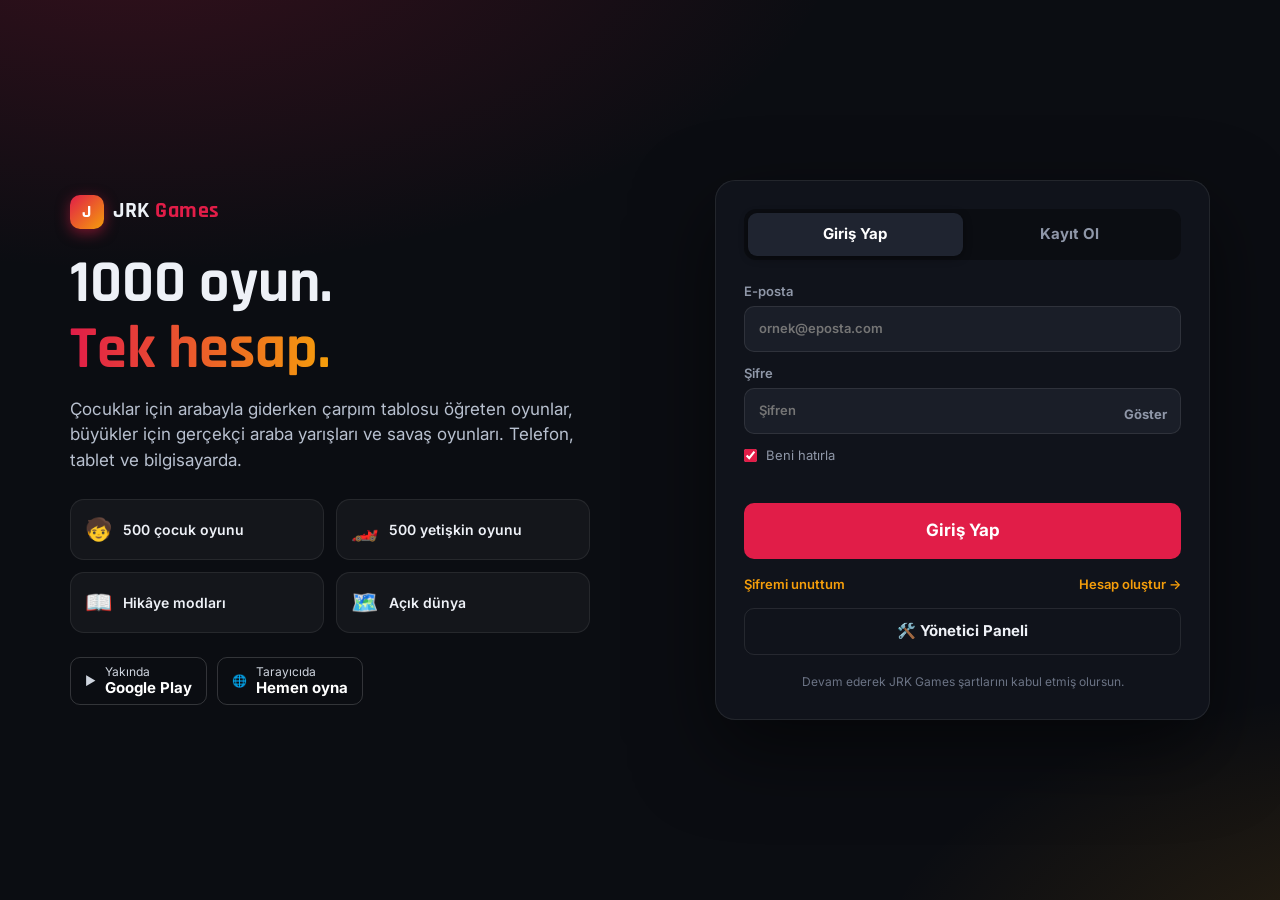
==== commit 3447bac5: "JRK Games: varied kids games, war-heavy adult catalog, visible admin button Kids (500): 10 game type" ====
--- a/app/index.html
+++ b/app/index.html
@@ -101,6 +101,7 @@
 .search{flex:1;max-width:340px;margin-left:auto;position:relative}
 .search input{padding-left:38px;border-radius:99px}
 .search::before{content:'🔍';position:absolute;left:13px;top:50%;translate:0 -50%;font-size:14px;opacity:.6}
+.admbtn{padding:8px 12px;font-size:14px;flex:0 0 auto}
 .coins{display:flex;align-items:center;gap:6px;background:var(--bg3);border-radius:99px;padding:6px 14px;font-weight:800;white-space:nowrap}
 .coins b{color:var(--acc2)}
 .avatar{width:38px;height:38px;border-radius:50%;border:0;background:linear-gradient(135deg,var(--acc),var(--acc2));color:#fff;font-weight:800;font-size:16px;flex:0 0 auto}
@@ -313,6 +314,8 @@
 @media (max-width:640px){
  .topin{gap:10px;padding:9px 14px}
  .logo span{display:none}
+ .admbtn span{display:none}
+ .admbtn{padding:8px 10px}
  .seg-cards{grid-template-columns:1fr}
  .segc{min-height:210px}.segc .em{font-size:80px}
  main#view{padding:16px 14px 110px}
@@ -369,7 +372,8 @@
     <p class="err" id="rgErr"></p>
     <button class="btn big block" type="submit">Hesap Oluştur</button>
    </form>
-   <p class="legal">Devam ederek JRK Games şartlarını kabul etmiş olursun. <button type="button" class="linkbtn" id="adminLink">Yönetici girişi</button></p>
+   <button type="button" class="btn ghost block" id="adminLink" style="margin-top:14px">🛠️ Yönetici Paneli</button>
+   <p class="legal">Devam ederek JRK Games şartlarını kabul etmiş olursun.</p>
   </div>
  </div>
 </section>
@@ -390,6 +394,7 @@
   <a class="logo" href="#" id="homeLogo"><i>J</i><span>JRK <b>Games</b></span></a>
   <nav class="mainnav" id="mainnav"></nav>
   <div class="search"><input id="q" type="search" placeholder="Oyun ara…" aria-label="Oyun ara"></div>
+  <button class="btn sec admbtn" id="admBtn" title="Yönetici paneli">🛠️ <span>Yönetici</span></button>
   <div class="coins">🪙 <b id="coinVal">0</b></div>
   <button class="avatar" id="avBtn" aria-label="Hesap menüsü"></button>
   <div class="menu" id="menu"><div class="who"><b id="mName"></b><span class="mut" id="mMail"></span></div>
@@ -700,6 +705,7 @@
  const KEYS={KeyW:'up',ArrowUp:'up',KeyS:'down',ArrowDown:'down',KeyA:'left',ArrowLeft:'left',KeyD:'right',ArrowRight:'right',Space:'hb',ShiftLeft:'nitro',ShiftRight:'nitro',KeyN:'nitro'};
  addEventListener('keydown',e=>{if(!R||R.done)return;if(e.target.matches&&e.target.matches('input,textarea'))return;const k=KEYS[e.code];
   if(k){if(!K[k]&&R.rail&&!R.paused&&(k==='left'||k==='right'))laneMove(k==='left'?1:-1);K[k]=true;e.preventDefault()}
+  if(R.arc&&/^Digit[1-4]$/.test(e.code)&&R.pick){const o=R.pick.slice().sort((a,b)=>a.getWorldPosition(new THREE.Vector3()).x-b.getWorldPosition(new THREE.Vector3()).x)[+e.code.slice(5)-1];if(o)pickArc(o.userData.k,o)}
   if(e.code==='KeyC')R.camMode=(R.camMode+1)%2;if(e.code==='KeyR'&&!R.rail&&!R.city)respawn();if(e.code==='KeyM')toggleSnd();if(e.code==='Escape')askExit()});
  addEventListener('keyup',e=>{const k=KEYS[e.code];if(k)K[k]=false});
  addEventListener('resize',()=>{if(!R)return;R.cam.aspect=innerWidth/innerHeight;R.cam.updateProjectionMatrix();R.renderer.setSize(innerWidth,innerHeight);R.onRes();rotHint()});
@@ -720,14 +726,14 @@
 
  /* --- başlat --- */
  function start(game,opt,cb){if(R)stop(true);sfxInit();SFX.on=ST.get('snd',true);$('#gSnd').textContent=SFX.on?'🔊':'🔇';
-  const kid=game.seg==='kid',mode=game.mode==='hikaye'&&!kid?game.sub:game.mode,env=ENVS[game.env]||ENVS[2],q=GFX[opt.gfx]||GFX.mid;
-  const rail=kid&&mode!=='acik',city=mode==='acik';
+  const kid=game.seg==='kid',mode=game.sub||game.mode,env=ENVS[game.env]||ENVS[2],q=GFX[opt.gfx]||GFX.mid;
+  const arc=kid&&ARC.includes(mode),rail=kid&&!arc&&mode!=='acik',city=mode==='acik';
   document.body.classList.add('playing');$('#game').classList.add('on');$('#gEnd').classList.remove('on');['#qcard','#qpop','#story2','#cdown'].forEach(s=>$(s).classList.remove('on'));
   if(!REN||REN.aa!==q.aa){if(REN){REN.r.dispose();REN.r.forceContextLoss()}REN={r:new THREE.WebGLRenderer({antialias:q.aa,powerPreference:'high-performance'}),aa:q.aa}}const renderer=REN.r;renderer.setPixelRatio(Math.min(devicePixelRatio||1,q.px));renderer.setSize(innerWidth,innerHeight);
   renderer.outputEncoding=THREE.sRGBEncoding;renderer.toneMapping=THREE.ACESFilmicToneMapping;renderer.toneMappingExposure=env.exp||1;renderer.shadowMap.enabled=!!q.sh;renderer.shadowMap.type=THREE.PCFSoftShadowMap;renderer.shadowMap.needsUpdate=true;renderer.info.reset();
   $('#gcv').appendChild(renderer.domElement);
   const scene=new THREE.Scene(),cam=new THREE.PerspectiveCamera(62,innerWidth/innerHeight,.1,3500);
-  R={game,opt,cb,kid,mode,env,q,rail,city,renderer,scene,cam,ai:[],gates:[],fxo:[],emitters:[],t:0,last:performance.now(),paused:true,done:false,camMode:0,shake:0,lvl:game.level||1,diff:game.diff||game.level||1,
+  R={game,opt,cb,kid,mode,env,q,rail,city,arc,renderer,scene,cam,ai:[],gates:[],fxo:[],emitters:[],t:0,last:performance.now(),paused:true,done:false,camMode:0,shake:0,lvl:game.level||1,diff:game.diff||game.level||1,
    correct:0,wrong:0,hearts:3,nitro:1,score:0,combo:1,lap:0,msgT:0,coinsC:0};
   const sunDir=new THREE.Vector3().setFromSphericalCoords(1,Math.PI/2-env.el,env.az);R.sunDir=sunDir;
   scene.add(new THREE.HemisphereLight(LIN(env.top),LIN(env.c[1]),env.hemi*1.7));const sun=new THREE.DirectionalLight(LIN(env.sunC),env.sun);scene.add(sun,sun.target);R.sun=sun;
@@ -735,15 +741,15 @@
   scene.add(R.sky=skyDome(env,sunDir));scene.environment=envCube(env.top,env.sky,env.c[1]);scene.fog=new THREE.Fog(LIN(env.sky),120,city?700:1100);
   R.fire=mkPS(scene,q.pc,true,softTex());R.smoke=mkPS(scene,q.pc,false,puffTex());for(const ps of[R.fire,R.smoke]){ps.mat.uniforms.fogN.value=120;ps.mat.uniforms.fogF.value=1100}
   if(env.night){const pos=[];for(let i=0;i<1400;i++){const v=new THREE.Vector3(rnd(-1,1),rnd(.05,1),rnd(-1,1)).normalize().multiplyScalar(1300);pos.push(v.x,v.y,v.z)}const sg=new THREE.BufferGeometry();sg.setAttribute('position',new THREE.Float32BufferAttribute(pos,3));R.starsP=new THREE.Points(sg,new THREE.PointsMaterial({color:0xffffff,size:1.6,sizeAttenuation:false,fog:false}));R.starsP.frustumCulled=false;scene.add(R.starsP)}
-  if(city)buildCity();else buildTrackWorld(rail);
+  if(city)buildCity();else if(arc)buildArc();else buildTrackWorld(rail);
   const carType=kid?(opt.car||game.veh||'araba'):(opt.car||game.car||'spor'),ct=CARS[carType]||CARS.spor;
   R.carType=carType;R.cp=kid?{max:city?15:20,acc:8,turn:2.3,grip:11}:{max:ct.max,acc:ct.acc,turn:ct.turn,grip:ct.grip};
-  const P=R.P={obj:makeCar(carType,opt.paint||null),x:0,z:0,yaw:0,vx:0,vz:0,vF:0,vL:0,steer:0,ti:0,lap:0,prog:0,s:0,lane:0,lat:0,v:0,boost:0,wrongT:0};scene.add(P.obj);
+  const P=R.P={obj:arc?new THREE.Group():mode==='kos'?makeKid(opt.paint):mode==='uzay'?makeShip():makeCar(carType,opt.paint||null),x:0,z:0,yaw:0,vx:0,vz:0,vF:0,vL:0,steer:0,ti:0,lap:0,prog:0,s:0,lane:0,lat:0,v:0,boost:0,wrongT:0};scene.add(P.obj);
   if(env.night){const hl=new THREE.SpotLight(0xfff1d0,6,90,.55,.5,1.2);hl.position.set(0,1.1,1.5);hl.target.position.set(0,0,20);P.obj.add(hl,hl.target);R.lamp=hl}
   setupMode();
   const onRes=()=>{const ps=innerHeight*renderer.getPixelRatio()/(2*Math.tan(cam.fov*Math.PI/360));R.fire.mat.uniforms.scale.value=R.smoke.mat.uniforms.scale.value=ps};onRes();R.onRes=onRes;
-  touchUI();rotHint();R.eng=kid&&rail?null:engineStart();
-  const go=()=>{if(!R)return;countdown(()=>{if(R){R.paused=false;R.started=true}})};
+  touchUI();rotHint();R.eng=kid&&(rail||arc)?null:engineStart();['#speedo','#minimap'].forEach(x=>$(x).style.display=arc?'none':'');
+  const go=()=>{if(!R)return;countdown(()=>{if(R){R.paused=false;R.started=true;if(R.arc)nextRound()}})};
   if(game.intro)story(kid?'🧒':'😎',kid?'Ali':game.rival||'Rakip',game.intro,go);else go();
   R.raf=requestAnimationFrame(loop)}
 
@@ -754,7 +760,8 @@
 
  /* --- dünya: pist --- */
  function buildTrackWorld(rail){const {scene,env,q,game}=R,T=R.T=makeTrack((game.seed||game.no*7919+game.env*101)|0,rail?.85:1,rail?3:2),W=T.W;
-  const rt=roadTex(rail?3:2);rt.repeat.set(1,1);const gn=groundNorm();
+  if(R.mode==='uzay'){buildSpace(T);return}
+  const rt=R.mode==='kos'?dirtTex():roadTex(rail?3:2);rt.repeat.set(1,1);const gn=groundNorm();
   scene.add(ribbon(T,W/2,-W/2,.03,10,new THREE.MeshStandardMaterial({map:rt,roughness:.85,metalness:0,envMapIntensity:.3})));
   const cm=new THREE.MeshStandardMaterial({map:curbTex(),roughness:.7});for(const s of[1,-1])scene.add(ribbon(T,s*(W/2+1.4),s*W/2,.06,3,cm,.04));
   const shoulder=new THREE.MeshStandardMaterial({color:LIN(env.c[1]),roughness:1});for(const s of[1,-1])scene.add(ribbon(T,s*(W/2+7),s*(W/2+1.4),.025,10,shoulder));
@@ -789,6 +796,20 @@
    const geo=decoGeo(k);if(!geo)continue;const im=new THREE.InstancedMesh(geo,dm,L.length);L.forEach(([x,z],i)=>{qq.setFromAxisAngle(up,Math.random()*6.3);const s=rnd(.75,1.4);sc.set(s,s,s);pp.set(x,0,z);mt.compose(pp,qq,sc);im.setMatrixAt(i,mt)});im.castShadow=true;im.receiveShadow=true;scene.add(im)}
   if(env.night)lamps(T);clouds();
   R.mini=miniPath(T)}
+ function buildSpace(T){const {scene}=R;scene.remove(R.sky);R.sky=nebulaDome({neb:['#1a0a3a','#2a6aff','#ff4fd8']});scene.add(R.sky);scene.fog=null;scene.environment=envCube('#1a1830','#0a0a18','#05050c');
+  for(const ps of[R.fire,R.smoke]){ps.mat.uniforms.fogN.value=1e4;ps.mat.uniforms.fogF.value=2e4}
+  const pos=[];for(let i=0;i<2500;i++){const v=new THREE.Vector3(rnd(-1,1),rnd(-1,1),rnd(-1,1)).normalize().multiplyScalar(rnd(900,1300));pos.push(v.x,v.y,v.z)}const sg=new THREE.BufferGeometry();sg.setAttribute('position',new THREE.Float32BufferAttribute(pos,3));
+  R.starsP=new THREE.Points(sg,new THREE.PointsMaterial({color:0xffffff,size:1.8,sizeAttenuation:false}));R.starsP.frustumCulled=false;scene.add(R.starsP);
+  const lm=new THREE.MeshBasicMaterial({color:LIN('#5ec8ff'),transparent:true,opacity:.75,blending:THREE.AdditiveBlending,depthWrite:false,side:THREE.DoubleSide});const W=T.W;
+  for(const o of[-W/2,-W/6,W/6,W/2])scene.add(ribbon(T,o-.18,o+.18,.02,10,lm));scene.add(ribbon(T,W/2,-W/2,0,10,new THREE.MeshBasicMaterial({color:LIN('#1e2a5a'),transparent:true,opacity:.35,depthWrite:false,side:THREE.DoubleSide})));
+  const pc=['#ff8a5c','#5cc8ff','#c59bff','#7cf29a','#ffd166'];for(let i=0;i<7;i++){const r=rnd(25,90),a=i/7*6.28,d=T.rmax+rnd(150,420),pt=pixTex('pl'+i,256,(u,v,o)=>{const c=hex3(pc[i%5]),n=fbmT(u,v*.5,4,4),b=Math.sin((v*10+n*2)*Math.PI)*.5+.5;for(let j=0;j<3;j++)o[j]=clamp(c[j]*(.6+b*.5)+(n-.5)*50,0,255)});
+   const pl=new THREE.Mesh(new THREE.SphereGeometry(r,32,20),new THREE.MeshStandardMaterial({map:pt,roughness:1}));pl.position.set(Math.cos(a)*d,rnd(-60,160),Math.sin(a)*d);scene.add(pl);
+   if(i%3===0){const rg=new THREE.Mesh(new THREE.RingGeometry(r*1.3,r*1.9,48),new THREE.MeshBasicMaterial({color:LIN('#e8d9b0'),transparent:true,opacity:.6,side:THREE.DoubleSide}));rg.rotation.x=1.2;rg.position.copy(pl.position);scene.add(rg)}}
+  const im=new THREE.InstancedMesh(decoGeo('rock'),new THREE.MeshStandardMaterial({vertexColors:true,roughness:.95}),q2(140)),mt=new THREE.Matrix4(),qq=new THREE.Quaternion(),sc=new THREE.Vector3(),pp=new THREE.Vector3();
+  for(let i=0;i<im.count;i++){let x,z;do{x=rnd(-T.rmax-120,T.rmax+120);z=rnd(-T.rmax-120,T.rmax+120)}while(T.dist(x,z)<T.W);qq.setFromEuler(new THREE.Euler(rnd(0,6),rnd(0,6),0));const s2=rnd(1,5);sc.set(s2,s2,s2);pp.set(x,rnd(-30,40),z);mt.compose(pp,qq,sc);im.setMatrixAt(i,mt)}scene.add(im);R.mini=miniPath(T)}
+ const q2=n=>R.q.pc>1000?n:Math.round(n/2);
+ const dirtTex=()=>canvasTex('dirt3',512,(x,s)=>{x.fillStyle='#9a7448';x.fillRect(0,0,s,s);for(let i=0;i<9000;i++){const l=Math.random();x.fillStyle=`rgba(${110+l*60|0},${80+l*40|0},${45+l*25|0},.5)`;x.fillRect(Math.random()*s,Math.random()*s,3,3)}
+  x.fillStyle='#5b8a3a';x.fillRect(0,0,s*.04,s);x.fillRect(s*.96,0,s*.04,s);x.fillStyle='#ffffffcc';for(const u of[1/3,2/3])x.fillRect(s*u-s*.007,0,s*.014,s*.45)});
  function uvBox(geo,w,h,d,s){const uv=geo.attributes.uv,dims=[[d,h],[d,h],[w,d],[w,d],[w,h],[w,h]];for(let f=0;f<6;f++)for(let k=0;k<4;k++){const i=f*4+k;uv.setXY(i,uv.getX(i)*dims[f][0]/s,uv.getY(i)*dims[f][1]/s)}return geo}
  function lamps(T){const N=Math.floor(T.M/12),pole=new THREE.InstancedMesh(new THREE.CylinderGeometry(.1,.14,7,6).translate(0,3.5,0),MAT('#555a60',{metalness:.7}),N),head=new THREE.InstancedMesh(new THREE.BoxGeometry(.5,.2,1.4),BASIC('#ffe8b0'),N),mt=new THREE.Matrix4();
   for(let k=0;k<N;k++){const i=k*12,s=k%2?1:-1,lx=T.TZ[i]*s,lz=-T.TX[i]*s,x=T.X[i]+lx*(T.W/2+3),z=T.Z[i]+lz*(T.W/2+3);mt.makeTranslation(x,0,z);pole.setMatrixAt(k,mt);mt.makeTranslation(x-lx*1,7,z-lz*1);head.setMatrixAt(k,mt);
@@ -823,7 +844,7 @@
   R.mini={sc:66/(S/2+RW)}}
 
  /* --- mod kurulumu --- */
- function setupMode(){const {mode,kid,game,P,T}=R;
+ function setupMode(){const {mode,kid,game,P,T}=R;if(R.arc)return;
   if(R.city){const c=R.C;P.x=c.o;P.z=c.o+c.C*Math.floor(c.n/2);P.yaw=Math.PI/2;
    const picks=[];const rg=mulberry(game.no*977);const cand=c.inter.slice().sort(()=>rg()-.5);
    if(kid){R.goal=8;for(let i=0;i<R.goal;i++){const[x,z]=cand[i+1];picks.push({x,z,obj:starObj(x,z)})}R.starsLeft=picks}
@@ -832,7 +853,7 @@
    P.obj.position.set(P.x,0,P.z);return}
   const p0=T.at(0);P.yaw=Math.atan2(p0.tx,p0.tz);
   if(R.rail){const back=-6;P.s=back;P.lane=0;P.lat=0;P.v=0;R.baseV=11+R.lvl*.7;
-   if(mode==='yol'||mode==='hikaye'){R.qTotal=mode==='hikaye'?6+Math.floor(R.lvl/2):8+R.lvl;R.qDone=0;R.nextQ=45}
+   if(YOL.includes(mode)){R.qTotal=mode==='hikaye'?6+Math.floor(R.lvl/2):8+R.lvl;R.qDone=0;R.nextQ=45}
    if(mode==='zaman'){R.timeLeft=60+R.lvl*4;R.target=5+Math.floor(R.lvl*.6);R.nextQ=35}
    if(mode==='yaris'){R.laps=1;R.nextQ=50;for(let i=0;i<3;i++)addAI({s:-14-i*9,lane:[1,-1,0][i],vmax:R.baseV*(.93+i*.035+R.lvl*.004)})}
    placeRail();return}
@@ -865,6 +886,7 @@
   $('#qHint').textContent=R.mode==='zaman'?'Hızlı! Doğru şeride geç!':'Doğru cevabın olduğu şeride geç!';
   const p=T.at(s),ang=Math.atan2(p.tx,p.tz),cols=['#1fa5ff','#22c55e','#a855f7'];
   for(let k=0;k<3;k++){const lane=1-k,lat=lane*lw,x=p.x+p.tz*lat,z=p.z-p.tx*lat,grp=new THREE.Group();
+   if(R.mode==='uzay'){const pl=new THREE.Mesh(new THREE.SphereGeometry(lw*.34,24,16),MAT(cols[k],{roughness:.5,emissive:cols[k],emissiveIntensity:.25}));pl.position.y=2.2;grp.add(pl);const rg=new THREE.Mesh(new THREE.TorusGeometry(lw*.46,.08,6,40),BASIC('#ffffff'));rg.rotation.x=1.3;rg.position.y=2.2;grp.add(rg);const ns=numSprite(q.ans[k],cols[k],'#fff',2.6);ns.position.y=4.6;grp.add(ns);grp.position.set(x,0,z);R.scene.add(grp);g.objs.push(grp);continue}
    const pm=MAT('#ffffff',{roughness:.4,metalness:.3});grp.add(at(cyl(.15,.15,5.2,pm,8),-lw/2+.5,2.6,0));grp.add(at(cyl(.15,.15,5.2,pm,8),lw/2-.5,2.6,0));
    const board=new THREE.Mesh(new THREE.PlaneGeometry(lw-.8,(lw-.8)*.62),new THREE.MeshBasicMaterial({map:numTex(q.ans[k],cols[k]),side:THREE.DoubleSide,transparent:true}));board.position.set(0,5.2,0);board.rotation.y=Math.PI;grp.add(board);
    grp.position.set(x,0,z);grp.rotation.y=ang;R.scene.add(grp);g.objs.push(grp)}
@@ -872,26 +894,143 @@
  function laneMove(d){const P=R.P;if(R.city)return;P.lane=clamp(P.lane+d,-1,1)}
  function judgeGate(g){const P=R.P,k=1-P.lane,ok=k===g.q.ci;g.passed=true;$('#qcard').classList.remove('on');
   const p=g.objs[k].position;if(ok){R.correct++;S2.ok();P.boost=R.mode==='yaris'?2.6:1.2;burst(p.x,4,p.z,true);banner(['Harika! 🎉','Süper! ⭐','Doğru! 👏','Muhteşem! 🚀'][R.correct%4],'#22c55e');R.coinsC+=10}
-  else{R.wrong++;S2.bad();P.boost=-1.4;R.shake=.5;flash('#ff0033');banner('Doğrusu: '+g.q.c,'#ef4444');if(R.mode==='yol'||R.mode==='hikaye')R.hearts--}
+  else{R.wrong++;S2.bad();P.boost=-1.4;R.shake=.5;flash('#ff0033');banner('Doğrusu: '+g.q.c,'#ef4444');if(YOL.includes(R.mode))R.hearts--}
   setTimeout(()=>{if(R)g.objs.forEach(o=>R.scene.remove(o))},1500);
-  if(R.mode==='yol'||R.mode==='hikaye'){R.qDone++;if(R.hearts<=0){setTimeout(()=>finish(false,'Kalpler bitti'),900);return}}
+  if(YOL.includes(R.mode)){R.qDone++;if(R.hearts<=0){setTimeout(()=>finish(false,'Kalpler bitti'),900);return}}
   if(R.mode==='zaman'&&R.correct>=R.target){setTimeout(()=>finish(true),700);return}
   R.nextQ=P.s+(R.mode==='zaman'?22:R.mode==='yaris'?45:40)}
  function burst(x,y,z,good){const cols=[[1,.3,.3],[1,.85,.2],[.3,.8,1],[.5,1,.4],[1,.5,1]];for(let i=0;i<50;i++){const c=cols[i%5];emit(R.fire,x,y,z,rnd(-8,8),rnd(4,14),rnd(-8,8),rnd(.8,1.6),.6,.3,c,c,1,.4,-14)}}
  function placeRail(){const P=R.P,T=R.T,p=T.at(P.s);P.x=p.x+p.tz*P.lat;P.z=p.z-p.tx*P.lat;P.yaw=Math.atan2(p.tx,p.tz);P.obj.position.set(P.x,0,P.z);P.obj.rotation.y=P.yaw}
 
+ /* --- çocuk oyun türleri: balon, penaltı, basket, balık, meyve, hafıza + koşu ve uzay modelleri --- */
+ const YOL=['yol','kos','uzay'];
+ function later(f,ms){const RR=R;return setTimeout(()=>{if(R&&R===RR)f()},ms)}
+ const ARC=['balon','penalti','basket','balik','meyve','hafiza'];
+ function numSprite(t,bg,fg,w=2){const c=document.createElement('canvas');c.width=256;c.height=140;const x=c.getContext('2d');x.fillStyle=bg;x.beginPath();x.roundRect?x.roundRect(6,6,244,128,40):x.rect(6,6,244,128);x.fill();x.lineWidth=8;x.strokeStyle='#fff';x.stroke();
+  x.fillStyle=fg||'#fff';x.font='bold 92px "Baloo 2",Nunito,Arial';x.textAlign='center';x.textBaseline='middle';x.fillText(t,128,76);const tx=new THREE.CanvasTexture(c);tx.encoding=THREE.sRGBEncoding;
+  const s=new THREE.Sprite(new THREE.SpriteMaterial({map:tx,depthWrite:false}));s.scale.set(w,w*.55,1);return s}
+ function boardMesh(t,col,w=1.6){const m=new THREE.Mesh(new THREE.PlaneGeometry(w,w*.62),new THREE.MeshBasicMaterial({map:numTex(t,col),transparent:true,side:THREE.DoubleSide}));return m}
+ function makeKid(shirt){const g=new THREE.Group(),sk=MAT('#f2c29b',{roughness:.7,metalness:0}),sh=MAT(shirt||'#1fa5ff',{roughness:.8,metalness:0}),pa=MAT('#2b3a67',{roughness:.85,metalness:0}),shoe=MAT('#f4f4f4',{roughness:.6,metalness:0}),hair=MAT('#3b2416',{roughness:.9,metalness:0});
+  const legs=[];for(const s of[-1,1]){const hip=at(new THREE.Group(),s*.14,.62,0);hip.add(at(box(.17,.6,.2,pa),0,-.3,0));hip.add(at(box(.19,.1,.3,shoe),0,-.6,.05));g.add(hip);legs.push({hip,s})}
+  g.add(at(box(.46,.52,.28,sh),0,.9,0));const arms=[];for(const s of[-1,1]){const sp=at(new THREE.Group(),s*.3,1.12,0);sp.add(at(box(.13,.46,.14,sh),0,-.2,0));sp.add(at(sph(.075,sk),0,-.46,0));g.add(sp);arms.push({sp,s})}
+  g.add(at(sph(.27,sk),0,1.44,0));const hr=new THREE.Mesh(new THREE.SphereGeometry(.285,18,10,0,Math.PI*2,0,Math.PI/1.9),hair);g.add(at(hr,0,1.47,-.02));
+  for(const s of[-1,1])g.add(at(sph(.04,MAT('#111')),s*.09,1.47,.25));g.add(at(box(.34,.36,.14,MAT('#ff6b00',{roughness:.8})),0,.95,-.2));g.userData.legs2=legs;g.userData.arms2=arms;g.userData.wheels=[];g.userData.front=[];return shadowify(g)}
+ function makeShip(){const g=new THREE.Group(),w=MAT('#e8edf5',{roughness:.3,metalness:.6}),r=MAT('#ff6b00',{roughness:.4,metalness:.3}),gl=MAT('#5ec8ff',{roughness:.05,metalness:.8});
+  const body=new THREE.Mesh(new THREE.LatheGeometry([[0,-1.6],[.5,-1.4],[.6,-.4],[.5,.8],[.25,1.6],[0,1.9]].map(p=>new THREE.Vector2(p[0],p[1])),16),w);body.rotation.x=Math.PI/2;g.add(at(body,0,1.2,0));
+  for(const s of[-1,1]){const wg=box(1.6,.08,1.1,r);wg.rotation.z=s*.2;g.add(at(wg,s*.9,1.05,-.6));g.add(at(cyl(.18,.24,.8,w,10),s*1.6,1.25,-.7)).children}
+  const cp=sph(.32,gl);cp.scale.set(1,.8,1.5);g.add(at(cp,0,1.55,.5));const fl=new THREE.Mesh(new THREE.ConeGeometry(.35,1.4,12),BASIC('#7fdcff',{transparent:true,opacity:.75,blending:THREE.AdditiveBlending,depthWrite:false}));fl.rotation.x=-Math.PI/2;g.add(at(fl,0,1.2,-2.2));
+  g.userData.flame=fl;g.userData.wheels=[];g.userData.front=[];return shadowify(g)}
+ function arcGround(){const {scene,env}=R,gt=groundTex(Object.assign({},env,{n:'a'+env.n,c:env.n==='Kutup'?env.c:['#5aa046','#4b8c3a','#6db552']}));gt.repeat.set(60,60);
+  const g=new THREE.Mesh(new THREE.PlaneGeometry(400,400),new THREE.MeshStandardMaterial({map:gt,roughness:1,metalness:0}));g.rotation.x=-Math.PI/2;g.receiveShadow=true;scene.add(g);
+  const kinds=env.n==='Sahil'?['palm','bush']:env.n==='Kutup'?['snowpine']:['tree','pine','bush'],mt=new THREE.Matrix4(),dm=new THREE.MeshStandardMaterial({vertexColors:true,roughness:.9});
+  for(const k of kinds){const L=[];for(let i=0;i<40;i++){const a=Math.random()*Math.PI*1.2+Math.PI*.9,r=rnd(28,80);L.push([Math.cos(a)*r*1.4,Math.sin(a)*r])}const im=new THREE.InstancedMesh(decoGeo(k),dm,L.length);L.forEach(([x,z],i)=>{const s=rnd(.8,1.5);mt.makeScale(s,s,s).setPosition(x,0,z);im.setMatrixAt(i,mt)});im.castShadow=true;scene.add(im)}
+  clouds();R.scene.fog.near=60;R.scene.fog.far=420}
+ function buildArc(){const {scene,cam,mode}=R;R.pick=[];R.items=[];R.qTotal=6+Math.ceil(R.lvl*.6);R.qDone=0;
+  if(mode!=='hafiza')arcGround();
+  if(mode==='balon'){cam.position.set(0,5,15);cam.lookAt(0,6.5,0);for(const x of[-13,13]){const t=new THREE.Mesh(decoGeo('tree'),new THREE.MeshStandardMaterial({vertexColors:true}));t.position.set(x,0,-8);t.scale.setScalar(1.5);scene.add(t)}
+   const fm=MAT('#ffffff',{roughness:.7});for(let i=-8;i<=8;i++)scene.add(at(box(.12,1,.12,fm),i*1.4,.5,2));scene.add(at(box(23,.1,.08,fm),0,.85,2))}
+  if(mode==='penalti'){cam.position.set(0,1.75,-1.2);cam.lookAt(0,1.25,-11);const ft=canvasTex('pitch',256,(x,s)=>{for(let i=0;i<8;i++){x.fillStyle=i%2?'#3f9a3c':'#4aa944';x.fillRect(0,i*32,s,32)}},true);ft.repeat.set(1,4);
+   const f=new THREE.Mesh(new THREE.PlaneGeometry(60,60),new THREE.MeshStandardMaterial({map:ft,roughness:1}));f.rotation.x=-Math.PI/2;f.position.y=.01;f.receiveShadow=true;scene.add(f);
+   const wm=BASIC('#ffffff');scene.add(at(box(18,.02,.1,wm),0,.02,-5.5));for(const x of[-9,9])scene.add(at(box(.1,.02,5.5,wm),x,.02,-8.25));scene.add(at(new THREE.Mesh(new THREE.CircleGeometry(.12,12).rotateX(-Math.PI/2),wm),0,.025,0));
+   const pm=MAT('#ffffff',{roughness:.3,metalness:.3});for(const x of[-3.66,3.66])scene.add(at(cyl(.07,.07,2.44,pm,10),x,1.22,-11));const cb=cyl(.07,.07,7.4,pm,10);cb.rotation.z=Math.PI/2;scene.add(at(cb,0,2.44,-11));
+   const nt=canvasTex('net',128,(x,s)=>{x.clearRect(0,0,s,s);x.strokeStyle='#ffffffcc';x.lineWidth=3;for(let i=0;i<=s;i+=16){x.beginPath();x.moveTo(i,0);x.lineTo(i,s);x.stroke();x.beginPath();x.moveTo(0,i);x.lineTo(s,i);x.stroke()}},true);nt.repeat.set(6,2);
+   const nm=new THREE.MeshBasicMaterial({map:nt,transparent:true,side:THREE.DoubleSide,depthWrite:false});scene.add(at(new THREE.Mesh(new THREE.PlaneGeometry(7.3,2.44),nm),0,1.22,-12.4));const nr=new THREE.Mesh(new THREE.PlaneGeometry(7.3,1.5),nm);nr.rotation.x=-Math.PI/2+.4;scene.add(at(nr,0,2.2,-11.7));
+   const kp=new THREE.Group(),km=MAT('#f5d90a',{roughness:.7});kp.add(at(box(.55,.8,.3,km),0,1.2,0));kp.add(at(sph(.17,MAT('#f2c29b')),0,1.75,0));kp.add(at(box(.45,.8,.25,MAT('#222')),0,.4,0));for(const s of[-1,1]){kp.add(at(box(.14,.6,.14,km),s*.42,1.35,0));kp.add(at(sph(.11,MAT('#2bd16a')),s*.42,1.65,0))}
+   kp.position.set(0,0,-10.7);scene.add(shadowify(kp));R.keeper=kp;
+   const bt=canvasTex('ball',128,(x,s)=>{x.fillStyle='#fff';x.fillRect(0,0,s,s);x.fillStyle='#111';for(let i=0;i<10;i++){x.beginPath();x.arc((i%4)*40+((i/4|0)%2)*20,(i/4|0)*48+20,11,0,7);x.fill()}},true);
+   R.ball=at(new THREE.Mesh(new THREE.SphereGeometry(.22,20,14),new THREE.MeshStandardMaterial({map:bt,roughness:.4})),0,.22,-4);R.ball.castShadow=true;scene.add(R.ball);R.slots=[[-2.4,.9,-10.9],[0,1.85,-10.9],[2.4,.9,-10.9]]}
+  if(mode==='basket'){cam.position.set(0,2.5,2.6);cam.lookAt(0,3.1,-6);const wt=canvasTex('wood',256,(x,s)=>{for(let i=0;i<s;i+=16){x.fillStyle=`hsl(30,${45+Math.random()*10}%,${50+Math.random()*10}%)`;x.fillRect(0,i,s,15);x.fillStyle='rgba(0,0,0,.25)';x.fillRect(0,i+15,s,1)}},true);wt.repeat.set(6,6);
+   const fl=new THREE.Mesh(new THREE.PlaneGeometry(30,30),new THREE.MeshStandardMaterial({map:wt,roughness:.45,metalness:.05}));fl.rotation.x=-Math.PI/2;fl.position.y=.02;fl.receiveShadow=true;scene.add(fl);
+   scene.add(at(box(30,8,.4,MAT('#3b6fc4',{roughness:.8})),0,4,-10));for(let i=0;i<5;i++)scene.add(at(box(30,.25,.05,BASIC('#ffffff')),0,1+i*1.5,-9.78));const lm=BASIC('#ffffff');scene.add(at(new THREE.Mesh(new THREE.RingGeometry(1.75,1.85,48,1,0,Math.PI).rotateX(-Math.PI/2),lm),0,.03,-6));
+   R.slots=[];for(const[k,x]of[[0,-4.5],[1,0],[2,4.5]]){const g=new THREE.Group();g.add(at(cyl(.08,.1,3.3,MAT('#888',{metalness:.7}),10),0,1.65,-1));const bb=at(box(1.8,1.05,.06,MAT('#ffffff',{roughness:.3})),0,3.4,-.75);g.add(bb);
+    g.add(at(box(.6,.45,.07,BASIC('#ef4444')),0,3.25,-.72));const rim=new THREE.Mesh(new THREE.TorusGeometry(.24,.022,8,24),MAT('#ff6a00',{metalness:.6,roughness:.3}));rim.rotation.x=Math.PI/2;g.add(at(rim,0,3.05,-.45));
+    const net=new THREE.Mesh(new THREE.CylinderGeometry(.24,.15,.42,12,3,true),new THREE.MeshBasicMaterial({color:0xffffff,wireframe:true}));g.add(at(net,0,2.84,-.45));g.position.set(x,0,-6);scene.add(shadowify(g));R.slots.push([x,3.05,-6.45])}
+   const bt=canvasTex('bball',128,(x,s)=>{x.fillStyle='#e8711f';x.fillRect(0,0,s,s);x.strokeStyle='#2a1508';x.lineWidth=4;x.beginPath();x.moveTo(0,s/2);x.lineTo(s,s/2);x.moveTo(s/2,0);x.lineTo(s/2,s);x.stroke()},true);
+   R.ball=at(new THREE.Mesh(new THREE.SphereGeometry(.24,20,14),new THREE.MeshStandardMaterial({map:bt,roughness:.6})),0,1.4,1);R.ball.castShadow=true;scene.add(R.ball)}
+  if(mode==='balik'){cam.position.set(0,8.5,7.5);cam.lookAt(0,0,-.5);const wn=waterNorm();wn.repeat.set(6,6);const w=new THREE.Mesh(new THREE.CircleGeometry(9,48),new THREE.MeshStandardMaterial({color:LIN('#2a8fb0'),normalMap:wn,roughness:.08,metalness:.1,transparent:true,opacity:.85,envMapIntensity:1.2}));w.rotation.x=-Math.PI/2;w.position.y=.05;scene.add(w);R.water=wn;
+   const bed=new THREE.Mesh(new THREE.CircleGeometry(9,48),MAT('#2d5a46',{roughness:1}));bed.rotation.x=-Math.PI/2;bed.position.y=-.8;scene.add(bed);const sand=new THREE.Mesh(new THREE.RingGeometry(8.8,10.5,48),MAT('#d9c48e',{roughness:1}));sand.rotation.x=-Math.PI/2;sand.position.y=.04;scene.add(sand);
+   const rm=MAT('#8a8378',{roughness:.95});for(let i=0;i<18;i++){const a=i/18*6.283,r=new THREE.Mesh(new THREE.DodecahedronGeometry(rnd(.4,.9),0),rm);r.position.set(Math.cos(a)*10,.2,Math.sin(a)*10);scene.add(r)}
+   const reed=MAT('#5a8a3a');for(let i=0;i<30;i++){const a=rnd(0,6.28);scene.add(at(cyl(.03,.04,rnd(1,2),reed,5),Math.cos(a)*rnd(9,11),.7,Math.sin(a)*rnd(9,11)))}
+   const rod=cyl(.04,.07,7,MAT('#6b4423'),8);rod.rotation.x=-.9;scene.add(at(rod,1.5,4,8));R.rodTip=new THREE.Vector3(1.5,6.8,5.5)}
+  if(mode==='meyve'){cam.position.set(0,4.5,12);cam.lookAt(0,3.6,0);const tr=new THREE.Group();tr.add(at(cyl(.6,.9,5,MAT('#5a3a22',{roughness:.95}),10),0,2.5,0));const cm=MAT('#3f8a2e',{roughness:.9});
+   for(const[x,y,z,r]of[[0,7,0,3.6],[-3,6,.5,2.6],[3,6,.3,2.6],[-1.6,8.4,-.4,2.4],[1.8,8.2,0,2.4]])tr.add(at(new THREE.Mesh(new THREE.IcosahedronGeometry(r,1),cm),x,y,z));tr.position.set(0,0,-5);scene.add(shadowify(tr));
+   const bk=new THREE.Group(),bm=MAT('#b07a3a',{roughness:.9});bk.add(at(new THREE.Mesh(new THREE.CylinderGeometry(1,.75,.9,20,1,true),new THREE.MeshStandardMaterial({color:LIN('#b07a3a'),side:THREE.DoubleSide,roughness:.9})),0,.45,0));bk.add(at(new THREE.Mesh(new THREE.CircleGeometry(.75,20).rotateX(-Math.PI/2),bm),0,.02,0));
+   const rim=new THREE.Mesh(new THREE.TorusGeometry(1,.07,8,24),MAT('#7a4f22'));rim.rotation.x=Math.PI/2;bk.add(at(rim,0,.9,0));bk.position.set(0,0,2);scene.add(shadowify(bk));R.basket=bk;R.bx=0;R.spawnT=0}
+  if(mode==='hafiza'){cam.position.set(0,8.2,3.6);cam.lookAt(0,0,.3);const wt=canvasTex('wood',256,(x,s)=>{for(let i=0;i<s;i+=16){x.fillStyle=`hsl(30,${45+Math.random()*10}%,${50+Math.random()*10}%)`;x.fillRect(0,i,s,15);x.fillStyle='rgba(0,0,0,.25)';x.fillRect(0,i+15,s,1)}},true);wt.repeat.set(4,4);
+   const tb=new THREE.Mesh(new THREE.PlaneGeometry(40,40),new THREE.MeshStandardMaterial({map:wt,roughness:.5}));tb.rotation.x=-Math.PI/2;tb.receiveShadow=true;scene.add(tb);R.scene.fog=null;buildCards()}
+  R.renderer.domElement.onpointerdown=e=>{if(!R||R.paused||R.done)return;sfxInit();const rc=new THREE.Raycaster(),m=new THREE.Vector2(e.clientX/innerWidth*2-1,-(e.clientY/innerHeight)*2+1);rc.setFromCamera(m,R.cam);
+   if(R.mode==='meyve'){const p=new THREE.Vector3();rc.ray.intersectPlane(new THREE.Plane(new THREE.Vector3(0,0,1),-2),p);R.dragX=clamp(p.x,-6.5,6.5);return}
+   const hit=rc.intersectObjects(R.pick,true)[0];if(!hit)return;let o=hit.object;while(o&&o.userData.k==null)o=o.parent;if(o)pickArc(o.userData.k,o)};
+  R.renderer.domElement.onpointermove=e=>{if(!R||R.mode!=='meyve'||R.dragX==null||!(e.buttons||e.pointerType==='touch'))return;const rc=new THREE.Raycaster();rc.setFromCamera(new THREE.Vector2(e.clientX/innerWidth*2-1,-(e.clientY/innerHeight)*2+1),R.cam);const p=new THREE.Vector3();rc.ray.intersectPlane(new THREE.Plane(new THREE.Vector3(0,0,1),-2),p);R.dragX=clamp(p.x,-6.5,6.5)};
+  R.renderer.domElement.onpointerup=()=>{if(R)R.dragX=null}}
+ function clearItems(){for(const it of R.items)R.scene.remove(it.g||it);R.items=[];R.pick=[]}
+ function showQ(q,hint){$('#qText').textContent=`${q.a} × ${q.b} = ?`;$('#qHint').textContent=hint;const c=$('#qcard');c.classList.remove('on');void c.offsetWidth;c.classList.add('on');S2.q()}
+ function nextRound(){if(!R||R.done)return;if(R.mode==='hafiza')return;if(R.qDone>=R.qTotal){finish(R.hearts>0);return}R.busy=false;clearItems();const q=R.cq=makeQ(),cols=['#1fa5ff','#22c55e','#a855f7','#f43f5e'],m=R.mode,sc=R.scene;
+  if(m==='balon'){showQ(q,'Doğru cevabın yazdığı balona dokun!');const xs=[-4.5,0,4.5];q.ans.forEach((v,k)=>{const g=new THREE.Group(),col=['#ef4444','#3b82f6','#f59e0b','#22c55e','#ec4899','#8b5cf6'][Math.floor(Math.random()*6)];
+    const b=new THREE.Mesh(new THREE.SphereGeometry(1.15,26,20),MAT(col,{roughness:.22,metalness:0,envMapIntensity:1.1,emissive:col,emissiveIntensity:.28}));b.scale.set(1,1.18,1);g.add(b);g.add(at(cone(.18,.3,MAT(col),10),0,-1.42,0));
+    const str=new THREE.Line(new THREE.BufferGeometry().setFromPoints([new THREE.Vector3(0,-1.5,0),new THREE.Vector3(.2,-3.2,0),new THREE.Vector3(-.1,-4.6,0)]),new THREE.LineBasicMaterial({color:0xffffff}));g.add(str);
+    const ns=numSprite(v,'#ffffffdd','#16233b',1.9);ns.position.set(0,0,1.25);g.add(ns);g.position.set(xs[k],-2-Math.random()*2.5,0);g.userData.k=k;sc.add(g);R.items.push({g,k,x0:xs[k],ph:Math.random()*6,col});R.pick.push(g)})}
+  if(m==='penalti'||m==='basket'){showQ(q,m==='penalti'?'Doğru sayıya dokun, şutu çek!':'Doğru cevabın potasına dokun, at!');R.ball.position.copy(m==='penalti'?new THREE.Vector3(0,.22,-4):new THREE.Vector3(0,1.4,1));R.ball.visible=true;
+   q.ans.forEach((v,k)=>{const b=boardMesh(v,cols[k],m==='penalti'?1.9:1.5),s=R.slots[k];b.position.set(s[0],m==='penalti'?s[1]:4.25,m==='penalti'?s[2]:-6.7);b.userData.k=k;sc.add(b);R.items.push(b);R.pick.push(b)});if(m==='penalti')R.keeper.position.x=0}
+  if(m==='balik'){showQ(q,'Doğru cevabı taşıyan balığa dokun!');q.ans.forEach((v,k)=>{const g=new THREE.Group(),col=['#ff7a1a','#3b82f6','#f5c518','#ef4444'][k],bm=MAT(col,{roughness:.35,metalness:.2});
+    const body=sph(.6,bm);body.scale.set(1.6,.7,.55);g.add(body);const tail=cone(.4,.7,bm,8);tail.rotation.z=Math.PI/2;g.add(at(tail,-1.15,0,0));g.add(at(sph(.09,MAT('#111')),.65,.12,.2));g.add(at(sph(.09,MAT('#111')),.65,.12,-.2));
+    g.scale.setScalar(1.35);const ns=numSprite(v,cols[k],'#fff',1.7);ns.position.set(0,1.1,0);g.add(ns);const it={g,k,r:rnd(2.5,6),a:k*2.1+Math.random(),w:(rnd(.35,.7))*(Math.random()<.5?1:-1)};g.userData.k=k;sc.add(g);R.items.push(it);R.pick.push(g)})}
+  if(m==='meyve'){showQ(q,'Doğru cevabı sepetle yakala, yanlışlardan kaç!');R.sinceOk=0}}
+ function pickArc(k,o){if(R.busy||R.paused)return;if(R.mode==='hafiza'){flipCard(o);return}if(R.mode==='meyve')return;R.busy=true;$('#qcard').classList.remove('on');const ok=k===R.cq.ci,m=R.mode,sc=R.scene;
+  const done=()=>{if(!R)return;if(ok){R.correct++;R.coinsC+=10;S2.ok()}else{R.wrong++;R.hearts--;S2.bad();flash('#ff0033')}R.qDone++;if(R.hearts<=0){later(()=>finish(false,'Kalpler bitti'),700);return}later(nextRound,ok?900:1400)};
+  if(m==='balon'){const it=R.items.find(i=>i.k===k);popBalloon(it);if(!ok){const c=R.items.find(i=>i.k===R.cq.ci);c.g.scale.multiplyScalar(1.25);banner('Doğrusu: '+R.cq.c,'#ef4444')}else banner(['Pat! 🎉','Süper! 🎈','Harika! ⭐'][R.correct%3],'#22c55e');for(const i of R.items)i.fly=1;done()}
+  if(m==='penalti'){const s=R.slots[k],save=ok?(k+1+Math.floor(Math.random()*2))%3:k;anim(.75,t=>{const b=R.ball;b.position.set(s[0]*t,.22+(s[1]-.22)*t+Math.sin(t*Math.PI)*1.2,-4+(s[2]+4)*t*(ok||t<.92?1:.92));b.rotation.x-=.3;R.keeper.position.x=R.slots[save][0]*Math.min(1,t*1.4);R.keeper.rotation.z=-Math.sign(R.slots[save][0])*Math.min(1,t*1.4)*.9},
+    ()=>{if(!R)return;if(ok){banner('GOOOL! ⚽','#22c55e');burst(s[0],s[1],s[2])}else{banner('Kaleci kurtardı! Doğrusu: '+R.cq.c,'#ef4444');R.ball.position.set(s[0]*.9,.22,-9)}R.keeper.rotation.z=0;done()})}
+  if(m==='basket'){const s=R.slots[k],st=R.ball.position.clone();anim(.9,t=>{const b=R.ball;b.position.set(st.x+(s[0]-st.x)*t,st.y+(s[1]+.25-st.y)*t+Math.sin(t*Math.PI)*2.4,st.z+(s[2]-st.z)*t);b.rotation.x-=.25},
+    ()=>{if(!R)return;const b=R.ball;if(ok){anim(.4,t=>b.position.set(s[0],s[1]+.25-t*1.6,s[2]),()=>{});banner('Sayı! 🏀','#22c55e');burst(s[0],s[1],s[2])}else{anim(.7,t=>b.position.set(s[0]+t*2.5,s[1]+.25+Math.sin(t*Math.PI)*.8-t*2.6,s[2]+t*1.5),()=>{});banner('Iska! Doğrusu: '+R.cq.c,'#ef4444')}done()})}
+  if(m==='balik'){const it=R.items.find(i=>i.k===k),line=new THREE.Line(new THREE.BufferGeometry().setFromPoints([R.rodTip,it.g.position.clone()]),new THREE.LineBasicMaterial({color:0xffffff}));sc.add(line);R.items.push(line);it.caught=1;
+   const p0=it.g.position.clone();anim(1,t=>{it.g.position.set(p0.x+(1.5-p0.x)*t*.6,p0.y+t*(ok?4.5:1.2)-(ok?0:Math.max(0,t-.6)*4),p0.z+(5-p0.z)*t*.5);it.g.rotation.z=ok?Math.sin(t*30)*.4:0;line.geometry.setFromPoints([R.rodTip,it.g.position.clone()])},
+    ()=>{if(!R)return;banner(ok?'Yakaladın! 🐟':'Kaçtı! Doğrusu: '+R.cq.c,ok?'#22c55e':'#ef4444');if(!ok)for(let i=0;i<20;i++)emit(R.smoke,p0.x,.2,p0.z,rnd(-2,2),rnd(3,6),rnd(-2,2),1,.4,1.2,C.foam,C.foam,.9,.5,-12);done()})}}
+ function popBalloon(it){it.popped=1;const p=it.g.position,c=new THREE.Color(it.col);for(let i=0;i<40;i++)emit(R.fire,p.x,p.y,p.z,rnd(-6,6),rnd(-4,6),rnd(-3,3),rnd(.4,.9),.5,.2,[c.r,c.g,c.b],[1,1,1],1,.8,-8);R.scene.remove(it.g);tone(900,200,.15,.3,'square')}
+ function anim(d,f,end){R.anims=R.anims||[];R.anims.push({t:0,d,f,end})}
+ function spawnFruit(){const q=R.cq;let v;R.sinceOk=(R.sinceOk||0)+1;if(Math.random()<.4||R.sinceOk>=3){v=q.c;R.sinceOk=0}else{const w=q.ans.filter(a=>a!==q.c);v=w[Math.floor(Math.random()*w.length)]}
+  const g=new THREE.Group(),kind=Math.floor(Math.random()*3),col=['#d62828','#7cc242','#ff9f1c'][kind];g.add(sph(.45,MAT(col,{roughness:.35})));g.add(at(cyl(.03,.03,.25,MAT('#5a3a22'),5),0,.5,0));const lf=sph(.13,MAT('#3f8a2e'));lf.scale.set(1.6,.4,1);g.add(at(lf,.15,.55,0));
+  const ns=numSprite(v,'#ffffffee','#16233b',1.3);ns.position.set(0,.95,0);g.add(ns);g.position.set(rnd(-6,6),9.5,2);R.scene.add(g);R.items.push({g,v,fruit:1,vy:-(1.6+R.lvl*.16)})}
+ function buildCards(){const P=3+Math.min(3,Math.floor(R.lvl/3)),qs=[];const seen=new Set();while(qs.length<P){const q=makeQ();if(seen.has(q.c))continue;seen.add(q.c);qs.push(q)}
+  const cards=[];qs.forEach((q,i)=>{cards.push({id:i,t:`${q.a}×${q.b}`,col:'#1fa5ff'});cards.push({id:i,t:String(q.c),col:'#ff6b00'})});cards.sort(()=>Math.random()-.5);
+  const cols=4,rows=Math.ceil(cards.length/cols),back=canvasTex('cardback',128,(x,s)=>{const g=x.createLinearGradient(0,0,s,s);g.addColorStop(0,'#7b5cff');g.addColorStop(1,'#ec4899');x.fillStyle=g;x.fillRect(0,0,s,s);x.fillStyle='#ffffff55';x.font='bold 80px Arial';x.textAlign='center';x.fillText('?',s/2,s/2+28)},true);
+  R.cards=[];cards.forEach((c,i)=>{const ft=document.createElement('canvas');ft.width=ft.height=256;const x=ft.getContext('2d');x.fillStyle='#fff';x.fillRect(0,0,256,256);x.translate(256,256);x.rotate(Math.PI);x.fillStyle=c.col;x.font=`bold ${c.t.length>4?72:96}px "Baloo 2",Nunito,Arial`;x.textAlign='center';x.textBaseline='middle';x.fillText(c.t,128,132);
+   const ftex=new THREE.CanvasTexture(ft);ftex.encoding=THREE.sRGBEncoding;const side=MAT('#ffffff',{roughness:.5}),mats=[side,side,new THREE.MeshBasicMaterial({map:back}),new THREE.MeshBasicMaterial({map:ftex}),side,side];
+   const m=new THREE.Mesh(new THREE.BoxGeometry(1.9,.08,1.9),mats);const col=i%cols,row=Math.floor(i/cols);m.position.set((col-(cols-1)/2)*2.2,.06,(row-(rows-1)/2)*2.2);m.castShadow=true;m.userData.k=i;m.userData.card=c;R.scene.add(m);R.pick.push(m);R.cards.push(m)});
+  R.qTotal=P;R.open=[];R.matched=0;banner('Her soruyu cevabıyla eşleştir! 🃏','#a855f7')}
+ function flipCard(m){const c=m.userData;if(c.up||c.done||R.open.length>=2)return;c.up=1;R.open.push(m);tone(700,900,.06,.15,'triangle');anim(.25,t=>m.rotation.z=Math.PI*t,()=>{});
+  if(R.open.length===2){const[a,b]=R.open;R.busy=true;later(()=>{if(!R)return;if(a.userData.card.id===b.userData.card.id){a.userData.done=b.userData.done=1;for(const x of[a,b]){x.material[3].color.setHex(0xb8f5c8);x.position.y=.02}R.matched++;R.correct++;R.qDone=R.matched;S2.ok();burst(a.position.x,.5,a.position.z);R.coinsC+=10;if(R.matched>=R.qTotal)later(()=>finish(true),600)}
+   else{R.wrong++;S2.bad();for(const x of[a,b]){x.userData.up=0;anim(.25,t=>x.rotation.z=Math.PI*(1-t),()=>{})}}R.open=[];R.busy=false},750)}}
+ function updArc(dt){const m=R.mode,t=R.t;if(!R.cq&&m!=="hafiza"){nextRound();return}if(R.anims){for(let i=R.anims.length-1;i>=0;i--){const a=R.anims[i];a.t+=dt;const k=Math.min(1,a.t/a.d);a.f(k);if(k>=1){R.anims.splice(i,1);a.end&&a.end()}}}
+  if(m==='balon'){for(const it of R.items){if(it.popped)continue;it.g.position.y+=(it.fly?6:.85+R.lvl*.11)*dt;it.g.position.x=it.x0+Math.sin(t*1.3+it.ph)*.35;it.g.rotation.z=Math.sin(t*1.1+it.ph)*.08}
+   if(!R.busy&&R.cq&&R.items.some(i=>!i.popped&&!i.fly&&i.g.position.y>15)){R.busy=true;$('#qcard').classList.remove('on');R.wrong++;R.hearts--;S2.bad();banner('Süre doldu! Doğrusu: '+R.cq.c,'#ef4444');R.qDone++;if(R.hearts<=0)later(()=>finish(false,'Kalpler bitti'),700);else later(nextRound,1200)}}
+  if(m==='penalti'&&!R.busy){R.keeper.position.x=Math.sin(t*1.6)*1.4}
+  if(m==='balik'){for(const it of R.items){if(!it.g||it.caught||it.k==null)continue;it.a+=it.w*dt;it.g.position.set(Math.cos(it.a)*it.r,-.15+Math.sin(t*2+it.k)*.08,Math.sin(it.a)*it.r);it.g.rotation.y=-it.a-(it.w>0?Math.PI/2:-Math.PI/2)+Math.PI;it.g.children[1].rotation.y=Math.sin(t*10)*.4}if(R.water){R.water.offset.x+=dt*.02}}
+  if(m==='meyve'){const tx=R.dragX!=null?R.dragX:R.bx+((K.left?-1:0)+(K.right?1:0))*9*dt;R.bx=clamp(R.bx+(tx-R.bx)*Math.min(1,dt*12),-6.5,6.5);R.basket.position.x=R.bx;
+   R.spawnT-=dt;if(R.spawnT<=0&&!R.busy){spawnFruit();R.spawnT=Math.max(.55,1.25-R.lvl*.06)}
+   for(let i=R.items.length-1;i>=0;i--){const it=R.items[i];if(!it.fruit)continue;it.vy-=2.2*dt;it.g.position.y+=it.vy*dt;it.g.rotation.y+=dt*2;const p=it.g.position;
+    if(p.y<1.25&&p.y>.4&&Math.abs(p.x-R.bx)<1.05){R.scene.remove(it.g);R.items.splice(i,1);if(it.v===R.cq.c){R.correct++;R.qDone++;R.coinsC+=10;S2.ok();burst(p.x,1.2,2);banner(['Afiyet olsun! 🍎','Doğru! ⭐','Süper! 🧺'][R.correct%3],'#22c55e');
+      if(R.qDone>=R.qTotal){finish(true);return}for(const o of R.items)if(o.fruit)R.scene.remove(o.g);R.items=R.items.filter(o=>!o.fruit);R.cq=makeQ();showQ(R.cq,'Doğru cevabı sepetle yakala, yanlışlardan kaç!');R.sinceOk=0;break}
+     else{R.wrong++;R.hearts--;S2.bad();flash('#ff0033');banner('Yanlış meyve! Doğrusu: '+R.cq.c,'#ef4444');if(R.hearts<=0){finish(false,'Kalpler bitti');return}}}
+    else if(p.y<-.5){R.scene.remove(it.g);R.items.splice(i,1)}}}}
+
  /* --- döngü --- */
  function loop(now){if(!R)return;R.raf=requestAnimationFrame(loop);const dt=Math.min(.05,(now-R.last)/1000);R.last=now;
-  if(!R.paused&&!R.done){R.t+=dt;if(R.rail)updRail(dt);else updCar(dt);updAI(dt);updMode(dt)}
+  if(!R.paused&&!R.done){R.t+=dt;if(R.arc)updArc(dt);else if(R.rail)updRail(dt);else updCar(dt);updAI(dt);updMode(dt)}
   updFxAll(dt);updCam(dt);hud();R.renderer.render(R.scene,R.cam)}
  function updRail(dt){const P=R.P,T=R.T;const target=R.baseV*(R.mode==='zaman'?1.15:1)+(P.boost>0?7:P.boost<0?-6:0);P.boost=P.boost>0?Math.max(0,P.boost-dt):Math.min(0,P.boost+dt);
   P.v+=(target-P.v)*Math.min(1,dt*1.6);const lw=T.W/3,tl=P.lane*lw,old=P.lat;P.lat+=(tl-P.lat)*Math.min(1,dt*7);
   if(R.mode==='yaris')for(const a of R.ai){const ds=a.s-P.s;if(ds>0&&ds<5.5&&Math.abs(a.lat-P.lat)<2.2)P.v=Math.min(P.v,a.v*.95)}
   P.s+=P.v*dt;const p=T.at(P.s);P.x=p.x+p.tz*P.lat;P.z=p.z-p.tx*P.lat;P.yaw=Math.atan2(p.tx,p.tz)-(P.lat-old)/Math.max(dt,1e-3)*.025;P.vF=P.v;
-  P.obj.position.set(P.x,0,P.z);P.obj.rotation.y=P.yaw;spinWheels(P.obj,P.v,dt,(P.lat-old)/Math.max(dt,1e-3)*.04);
+  if(R.mode==='kos'){P.jy=P.jy||0;P.jv=P.jv||0;if(K.up&&P.jy===0&&!P.jh){P.jv=8.2;tone(400,900,.15,.15,'triangle')}P.jh=K.up;if(P.jy>0||P.jv>0){P.jv-=22*dt;P.jy=Math.max(0,P.jy+P.jv*dt);if(P.jy===0)P.jv=0}
+   const u=P.obj.userData,ph=P.s*1.9;for(const l of u.legs2)l.hip.rotation.x=P.jy>0?-.9:Math.sin(ph)*.8*l.s;for(const a of u.arms2)a.sp.rotation.x=-Math.sin(ph)*.8*a.s;
+   R.obs=R.obs||[];R.nextObs=R.nextObs||40;if(P.s+70>R.nextObs){const os=R.nextObs;if(!R.gates.some(g=>Math.abs(g.s-os)<20)){const pp=T.at(os),lg=new THREE.Mesh(new THREE.CylinderGeometry(.32,.32,T.W-1,12),MAT('#6b4423',{roughness:.95}));lg.rotation.set(0,Math.atan2(pp.tx,pp.tz),Math.PI/2,'YXZ');lg.position.set(pp.x,.32,pp.z);lg.castShadow=true;R.scene.add(lg);R.obs.push({s:os,obj:lg})}R.nextObs+=rnd(26,40)}
+   for(const o of R.obs)if(!o.passed&&P.s>=o.s){o.passed=1;if(P.jy<.55){R.hearts--;R.wrong++;S2.bad();flash('#ff0033');P.v*=.3;R.shake=.4;banner('Zıplamayı unutma! ⬆️','#ef4444');if(R.hearts<=0){setTimeout(()=>finish(false,'Kalpler bitti'),700)}}else{R.coinsC+=2;tone(1200,1600,.08,.15,'triangle')}}}
+  if(R.mode==='uzay'&&P.obj.userData.flame){const f=.85+Math.random()*.3;P.obj.userData.flame.scale.set(f,f*(1+P.v/30),f);P.obj.position.y=Math.sin(R.t*2)*.25}
+  P.obj.position.set(P.x,(P.jy||0)+(R.mode==='uzay'?Math.sin(R.t*2)*.25:0),P.z);P.obj.rotation.y=P.yaw;spinWheels(P.obj,P.v,dt,(P.lat-old)/Math.max(dt,1e-3)*.04);
   if(R.nextQ!=null&&P.s>=R.nextQ&&!R.gates.some(g=>!g.passed)){const more=R.mode==='zaman'||R.mode==='yaris'||(R.qDone+R.gates.filter(g=>!g.passed).length<R.qTotal);if(more)spawnGate(P.s+(R.mode==='zaman'?50:70));R.nextQ=null}
   for(const g of R.gates)if(!g.passed&&P.s>=g.s)judgeGate(g);
-  if((R.mode==='yol'||R.mode==='hikaye')&&R.qDone>=R.qTotal&&!R.finishS){R.finishS=P.s+60;const p2=T.at(R.finishS);const fl=new THREE.Mesh(new THREE.PlaneGeometry(T.W,3),new THREE.MeshStandardMaterial({map:checkTex()}));fl.rotation.set(-Math.PI/2,0,Math.atan2(p2.tx,p2.tz));fl.position.set(p2.x,.06,p2.z);R.scene.add(fl);banner('Bitiş çizgisi! 🏁','#ffb020')}
+  if((YOL.includes(R.mode))&&R.qDone>=R.qTotal&&!R.finishS){R.finishS=P.s+60;const p2=T.at(R.finishS);const fl=new THREE.Mesh(new THREE.PlaneGeometry(T.W,3),new THREE.MeshStandardMaterial({map:checkTex()}));fl.rotation.set(-Math.PI/2,0,Math.atan2(p2.tx,p2.tz));fl.position.set(p2.x,.06,p2.z);R.scene.add(fl);banner('Bitiş çizgisi! 🏁','#ffb020')}
   if(R.finishS&&P.s>=R.finishS)finish(true)}
  function updCar(dt){const P=R.P,cp=R.cp;let thr=K.up?1:0,brk=K.down?1:0,st=(K.left?1:0)-(K.right?1:0),hb=K.hb,nit=K.nitro&&R.nitro>0&&!R.kid;
   if(R.mode==='polis'&&R.t<.5)thr=1;
@@ -967,9 +1106,9 @@
   if(R.ringObj)R.ringObj.userData.t.rotation.z+=dt*.8;
   if(R.env.weather==='snow'){const c=R.cam.position;for(let i=0;i<(R.q.pc>1000?5:2);i++)emit(R.smoke,c.x+rnd(-40,40),c.y+rnd(8,22),c.z+rnd(-40,40),rnd(-1,1)+1,-rnd(2,3.5),rnd(-1,1),6,.25,.25,C.snow,C.snow,.9)}
   if(R.msgT>0)R.msgT-=dt}
- function updCam(dt){const P=R.P,cam=R.cam,fx=Math.sin(P.yaw),fz=Math.cos(P.yaw),sp=Math.abs(P.vF||0);R.shake=Math.max(0,R.shake-dt*2);const sh=R.shake*R.shake;
+ function updCam(dt){if(R.arc){R.sky.position.copy(R.cam.position);if(R.anims&&R.paused&&R.done)return;return}const P=R.P,cam=R.cam,fx=Math.sin(P.yaw),fz=Math.cos(P.yaw),sp=Math.abs(P.vF||0);R.shake=Math.max(0,R.shake-dt*2);const sh=R.shake*R.shake;
   if(R.camMode===1){cam.position.set(P.x+fx*.9,1.25,P.z+fz*.9);cam.lookAt(P.x+fx*20,1.1,P.z+fz*20)}
-  else{const big=R.carType==='otobus'||R.carType==='itfaiye'?1.4:1,D=(R.kid?8.5:6.6+sp*.035)*big,H=(R.kid?3.6:2.3+sp*.012)*big,k=R.ci?1-Math.exp(-dt*(R.kid?5:7)):1;R.ci=1;
+  else{const big=R.mode==='kos'?.72:R.carType==='otobus'||R.carType==='itfaiye'?1.4:1,D=(R.kid?8.5:6.6+sp*.035)*big,H=(R.kid?3.6:2.3+sp*.012)*big,k=R.ci?1-Math.exp(-dt*(R.kid?5:7)):1;R.ci=1;
    const tx=P.x-fx*D,tz=P.z-fz*D;cam.position.x+=(tx-cam.position.x)*k;cam.position.z+=(tz-cam.position.z)*k;cam.position.y+=(H-cam.position.y)*k;cam.lookAt(P.x+fx*6,1.2,P.z+fz*6)}
   if(sh){cam.position.x+=rnd(-1,1)*sh*.6;cam.position.y+=rnd(-1,1)*sh*.4}
   const fov=(R.kid?64:60)+Math.min(16,sp*.22)+(K.nitro&&R.nitro>0&&!R.kid?6:0);if(Math.abs(cam.fov-fov)>.1){cam.fov+=(fov-cam.fov)*Math.min(1,dt*3);cam.updateProjectionMatrix();R.onRes()}
@@ -978,7 +1117,8 @@
  /* --- HUD --- */
  const tm=s=>{s=Math.max(0,s);return Math.floor(s/60)+':'+String(Math.floor(s%60)).padStart(2,'0')+(s<60?'.'+Math.floor(s*10%10):'')};
  function hud(){if(!R)return;const P=R.P,m=R.mode;let tl='',top=R.msgT>0?R.msg:'';
-  if(R.kid){const st=`⭐ ${R.correct}`;if(R.rail){if(m==='yol'||m==='hikaye')tl=`<div id="hearts">${'❤️'.repeat(Math.max(0,R.hearts))}${'🤍'.repeat(3-Math.max(0,R.hearts))}</div><div class="ln">${st} • Soru ${Math.min(R.qDone+1,R.qTotal)}/${R.qTotal}</div>`;
+  if(R.kid&&R.arc){tl=R.mode==='hafiza'?`<div class="big">🃏 ${R.matched||0}<small>/${R.qTotal}</small></div><div class="ln">Hata: ${R.wrong}</div>`:`<div id="hearts">${'❤️'.repeat(Math.max(0,R.hearts))}${'🤍'.repeat(3-Math.max(0,R.hearts))}</div><div class="ln">⭐ ${R.correct} • Soru ${Math.min(R.qDone+1,R.qTotal)}/${R.qTotal}</div>`}
+  else if(R.kid){const st=`⭐ ${R.correct}`;if(R.rail){if(YOL.includes(m))tl=`<div id="hearts">${'❤️'.repeat(Math.max(0,R.hearts))}${'🤍'.repeat(3-Math.max(0,R.hearts))}</div><div class="ln">${st} • Soru ${Math.min(R.qDone+1,R.qTotal)}/${R.qTotal}</div>`;
     if(m==='zaman')tl=`<div class="big">${tm(R.timeLeft)}</div><div class="ln">✅ ${R.correct}/${R.target} doğru</div>`;if(m==='yaris')tl=`<div class="big">${rank()}<small>/${R.ai.length+1}</small></div><div class="ln">${st} • %${Math.min(100,Math.floor(Math.max(0,P.s)/(R.T.total*R.laps)*100))}</div>`}
    else tl=`<div class="big">⭐ ${R.goal-R.starsLeft.length}<small>/${R.goal}</small></div><div class="ln">Yıldızları bul ve soruları çöz!</div>`}
   else if(R.city)tl=`<div class="big">${tm(R.timeLeft)}</div><div class="ln">🎯 Kontrol noktası ${R.ringI}/${R.rings.length}</div>`;
@@ -1002,13 +1142,14 @@
   x.translate(tx(P.x),tx(P.z));x.rotate(-P.yaw+Math.PI);x.fillStyle='#22c55e';x.beginPath();x.moveTo(0,-6);x.lineTo(4.5,5);x.lineTo(-4.5,5);x.fill();x.restore()}
  function banner(t,col){const b=$('#banner');b.textContent=t;b.style.color=col||'#fff';b.classList.remove('show');void b.offsetWidth;b.classList.add('show')}
  function flash(col){const f=$('#flash');f.style.background=col;f.style.opacity=.35;setTimeout(()=>f.style.opacity=0,150)}
- function countdown(cb){if(R.kid&&R.rail&&R.mode!=='yaris'){banner('Hazır mısın? 🚗','#ffb020');setTimeout(cb,1200);return}const el=$('#cdown');let n=3;el.classList.add('on');
+ function countdown(cb){if(R.kid&&(R.rail||R.arc)&&R.mode!=='yaris'){banner(R.arc?'Hazır mısın? '+({balon:'🎈',penalti:'⚽',basket:'🏀',balik:'🐟',meyve:'🍎',hafiza:'🃏'}[R.mode]):R.mode==='kos'?'Hazır mısın? 🏃':R.mode==='uzay'?'Kalkışa hazır! 🚀':'Hazır mısın? 🚗','#ffb020');setTimeout(cb,1200);return}const el=$('#cdown');let n=3;el.classList.add('on');
   const tick=()=>{if(!R){el.classList.remove('on');return}if(n>0){el.textContent=n;el.style.color='#fff';S2.beep(0);n--;setTimeout(tick,800)}else{el.textContent='BAŞLA!';el.style.color='#22c55e';S2.beep(1);setTimeout(()=>el.classList.remove('on'),600);cb()}};tick()}
  function story(face,who,txt,cb){const el=$('#story2');$('#sFace').textContent=face;$('#sWho').textContent=who;const p=$('#sTx');p.textContent='';el.classList.add('on');let i=0;const iv=setInterval(()=>{i+=2;p.textContent=txt.slice(0,i);if(i>=txt.length)clearInterval(iv)},24);
   $('#sGo').onclick=()=>{clearInterval(iv);el.classList.remove('on');cb()}}
  function touchUI(){const kid=R.kid,rail=R.rail,L=$('#tL'),Rr=$('#tR');
   L.innerHTML=`<button data-k="left" aria-label="Sol">◀</button><button data-k="right" aria-label="Sağ">▶</button>`;
-  Rr.innerHTML=rail?'':kid?`<button class="brk" data-k="down" aria-label="Fren">⏬</button><button class="gas" data-k="up" aria-label="Gaz">⏫</button>`:`<div style="display:flex;flex-direction:column;gap:10px"><button class="sm" data-k="nitro" aria-label="Nitro">🔥</button><button class="sm" data-k="hb" aria-label="El freni">🅿️</button></div><button class="brk" data-k="down" aria-label="Fren">⏬</button><button class="gas" data-k="up" aria-label="Gaz">⏫</button>`;
+  if(R.arc)L.innerHTML=R.mode==='meyve'?L.innerHTML:'';
+  Rr.innerHTML=R.mode==='kos'?'<button class="gas" data-k="up" aria-label="Zıpla">⬆️</button>':rail||R.arc?'':kid?`<button class="brk" data-k="down" aria-label="Fren">⏬</button><button class="gas" data-k="up" aria-label="Gaz">⏫</button>`:`<div style="display:flex;flex-direction:column;gap:10px"><button class="sm" data-k="nitro" aria-label="Nitro">🔥</button><button class="sm" data-k="hb" aria-label="El freni">🅿️</button></div><button class="brk" data-k="down" aria-label="Fren">⏬</button><button class="gas" data-k="up" aria-label="Gaz">⏫</button>`;
   $$('.touch [data-k]').forEach(b=>{const k=b.dataset.k,on=e=>{e.preventDefault();sfxInit();if(R&&R.rail&&!R.paused&&(k==='left'||k==='right'))laneMove(k==='left'?1:-1);K[k]=true;b.classList.add('p')},off=e=>{e.preventDefault();K[k]=false;b.classList.remove('p')};
    b.addEventListener('touchstart',on,{passive:false});b.addEventListener('touchend',off);b.addEventListener('touchcancel',off);b.addEventListener('mousedown',on);b.addEventListener('mouseup',off);b.addEventListener('mouseleave',off)});
   const cv=R.renderer.domElement;let sx=null;cv.addEventListener('touchstart',e=>{sfxInit();sx=e.touches[0].clientX},{passive:true});cv.addEventListener('touchend',e=>{if(sx==null||!R||!R.rail)return;const dx=e.changedTouches[0].clientX-sx;if(Math.abs(dx)>40)laneMove(dx<0?1:-1);sx=null},{passive:true})}
@@ -1016,7 +1157,7 @@
  /* --- bitiş --- */
  function finish(win,why){if(!R||R.done)return;R.done=true;$('#qcard').classList.remove('on');if(R.eng){R.eng.g.gain.value=0;R.eng.n.gain.value=0}
   const g=R.game,m=R.mode,kid=R.kid;let stars=0,coins=0,lines=[];
-  if(kid){const tot=R.correct+R.wrong;stars=win?(R.wrong===0?3:R.wrong<=2?2:1):0;coins=R.correct*10+(win?50+stars*20:0);lines.push(`✅ Doğru: <b>${R.correct}</b> • ❌ Yanlış: <b>${R.wrong}</b>`);if(tot)lines.push(`Başarı: <b>%${Math.round(R.correct/tot*100)}</b>`);if(m==='yaris')lines.push(`Sıralama: <b>${rank()}.</b>`)}
+  if(kid){const tot=R.correct+R.wrong,wl=R.mode==='hafiza'?[1,4]:[0,2];stars=win?(R.wrong<=wl[0]?3:R.wrong<=wl[1]?2:1):0;coins=R.correct*10+(win?50+stars*20:0);lines.push(`✅ Doğru: <b>${R.correct}</b> • ❌ Yanlış: <b>${R.wrong}</b>`);if(tot)lines.push(`Başarı: <b>%${Math.round(R.correct/tot*100)}</b>`);if(m==='yaris')lines.push(`Sıralama: <b>${rank()}.</b>`)}
   else if(R.city){stars=win?(R.timeLeft>15?3:R.timeLeft>6?2:1):0;coins=R.ringI*25+(win?150:0);lines.push(`Kontrol noktası: <b>${R.ringI}/${R.rings.length}</b>`)}
   else if(m==='yaris'||m==='eleme'){const r=rank();stars=win?(r===1?3:r===2?2:1):0;coins=win?[0,300,200,120][r]||60:40;coins+=R.diff*20;lines.push(`Sıralama: <b>${r}.</b> • Süre: <b>${tm(R.t)}</b>`)}
   else if(m==='zaman'){stars=win?(R.t<=R.target*.9?3:R.t<=R.target*.96?2:1):0;coins=win?250+R.diff*20:40;lines.push(`Süren: <b>${tm(R.t)}</b> • Hedef: <b>${tm(R.target)}</b>`)}
@@ -1026,11 +1167,11 @@
    $('#eR').innerHTML=(why?`<b>${why}</b><br>`:'')+lines.join('<br>')+`<br>Kazanılan: <b>🪙 ${fmt(res.earned)}</b>`;const nx=res.next;$('#eNext').hidden=!nx;$('#eNext').onclick=()=>{stop();playGame(nx)};
    $('#eRetry').onclick=()=>{const gg=R.game,o=R.opt,cb=R.cb;stop();Drive.start(gg,o,cb)};$('#eMenu').onclick=()=>stop(true);$('#gEnd').classList.add('on');if(win){S2.ok();burst(R.P.x,3,R.P.z)}else S2.bad()};
   if(win&&g.outro)setTimeout(()=>{if(R)story(kid?'🧒':'😎',kid?'Ali':g.rival||'Rakip',g.outro,after)},700);else setTimeout(after,700)}
- function step(dt){if(!R)return;if(!R.paused&&!R.done){R.t+=dt;if(R.rail)updRail(dt);else updCar(dt);updAI(dt);updMode(dt)}updFxAll(dt);updCam(dt);hud()}
- return{start,stop,get running(){return !!R},_K:K,get _R(){return R},_step:step,_render(){if(R)R.renderer.render(R.scene,R.cam)},_lane:d=>laneMove(d)};
+ function step(dt){if(!R)return;if(!R.paused&&!R.done){R.t+=dt;if(R.arc)updArc(dt);else if(R.rail)updRail(dt);else updCar(dt);updAI(dt);updMode(dt)}updFxAll(dt);updCam(dt);hud()}
+ return{start,stop,get running(){return !!R},_K:K,get _R(){return R},_step:step,_render(){if(R)R.renderer.render(R.scene,R.cam)},_lane:d=>laneMove(d),_pick:o=>pickArc(o.userData.k,o)};
 })();
 
-const WAR_SRC="\u003c!DOCTYPE html>\n\u003chtml lang=\"tr\">\n\u003chead>\n\u003cmeta charset=\"UTF-8\">\n\u003cmeta name=\"viewport\" content=\"width=device-width,initial-scale=1,maximum-scale=1,user-scalable=no\">\n\u003ctitle>Savaş Arenası 3D Online\u003c/title>\n\u003clink rel=\"preconnect\" href=\"https://fonts.googleapis.com\">\n\u003clink href=\"https://fonts.googleapis.com/css2?family=Russo+One&family=Barlow+Condensed:wght@500;600;700&family=Barlow:wght@400;600&display=swap\" rel=\"stylesheet\">\n\u003c!--THREE-->\n\u003cscript>/* PeerJS 1.5.5 — MIT License — https://github.com/peers/peerjs */\n(()=>{function e(e,t,n,r){Object.defineProperty(e,t,{get:n,set:r,enumerable:!0,configurable:!0})}function t(e){return e&&e.__esModule?e.default:e}class n{constructor(){this.chunkedMTU=16300,this._dataCount=1,this.chunk=e=>{let t=[],n=e.byteLength,r=Math.ceil(n/this.chunkedMTU),i=0,s=0;for(;s\u003cn;){let o=Math.min(n,s+this.chunkedMTU),a=e.slice(s,o),c={__peerData:this._dataCount,n:i,data:a,total:r};t.push(c),s=o,i++}return this._dataCount++,t}}}class r{append_buffer(e){this.flush(),this._parts.push(e)}append(e){this._pieces.push(e)}flush(){if(this._pieces.length>0){let e=new Uint8Array(this._pieces);this._parts.push(e),this._pieces=[]}}toArrayBuffer(){let e=[];for(let t of this._parts)e.push(t);return function(e){let t=0;for(let n of e)t+=n.byteLength;let n=new Uint8Array(t),r=0;for(let t of e){let e=new Uint8Array(t.buffer,t.byteOffset,t.byteLength);n.set(e,r),r+=t.byteLength}return n}(e).buffer}constructor(){this.encoder=new TextEncoder,this._pieces=[],this._parts=[]}}function i(e){return new o(e).unpack()}function s(e){let t=new a,n=t.pack(e);return n instanceof Promise?n.then(()=>t.getBuffer()):t.getBuffer()}class o{unpack(){let e,t=this.unpack_uint8();if(t\u003c128)return t;if((224^t)\u003c32)return(224^t)-32;if((e=160^t)\u003c=15)return this.unpack_raw(e);if((e=176^t)\u003c=15)return this.unpack_string(e);if((e=144^t)\u003c=15)return this.unpack_array(e);if((e=128^t)\u003c=15)return this.unpack_map(e);switch(t){case 192:return null;case 193:case 212:case 213:case 214:case 215:return;case 194:return!1;case 195:return!0;case 202:return this.unpack_float();case 203:return this.unpack_double();case 204:return this.unpack_uint8();case 205:return this.unpack_uint16();case 206:return this.unpack_uint32();case 207:return this.unpack_uint64();case 208:return this.unpack_int8();case 209:return this.unpack_int16();case 210:return this.unpack_int32();case 211:return this.unpack_int64();case 216:return e=this.unpack_uint16(),this.unpack_string(e);case 217:return e=this.unpack_uint32(),this.unpack_string(e);case 218:return e=this.unpack_uint16(),this.unpack_raw(e);case 219:return e=this.unpack_uint32(),this.unpack_raw(e);case 220:return e=this.unpack_uint16(),this.unpack_array(e);case 221:return e=this.unpack_uint32(),this.unpack_array(e);case 222:return e=this.unpack_uint16(),this.unpack_map(e);case 223:return e=this.unpack_uint32(),this.unpack_map(e)}}unpack_uint8(){let e=255&this.dataView[this.index];return this.index++,e}unpack_uint16(){let e=this.read(2),t=(255&e[0])*256+(255&e[1]);return this.index+=2,t}unpack_uint32(){let e=this.read(4),t=((256*e[0]+e[1])*256+e[2])*256+e[3];return this.index+=4,t}unpack_uint64(){let e=this.read(8),t=((((((256*e[0]+e[1])*256+e[2])*256+e[3])*256+e[4])*256+e[5])*256+e[6])*256+e[7];return this.index+=8,t}unpack_int8(){let e=this.unpack_uint8();return e\u003c128?e:e-256}unpack_int16(){let e=this.unpack_uint16();return e\u003c32768?e:e-65536}unpack_int32(){let e=this.unpack_uint32();return e\u003c0x80000000?e:e-0x100000000}unpack_int64(){let e=this.unpack_uint64();return e\u003c0x8000000000000000?e:e-0xffffffffffffffff}unpack_raw(e){if(this.length\u003cthis.index+e)throw Error(`BinaryPackFailure: index is out of range ${this.index} ${e} ${this.length}`);let t=this.dataBuffer.slice(this.index,this.index+e);return this.index+=e,t}unpack_string(e){let t,n,r=this.read(e),i=0,s=\"\";for(;i\u003ce;)(t=r[i])\u003c160?(n=t,i++):(192^t)\u003c32?(n=(31&t)\u003c\u003c6|63&r[i+1],i+=2):(224^t)\u003c16?(n=(15&t)\u003c\u003c12|(63&r[i+1])\u003c\u003c6|63&r[i+2],i+=3):(n=(7&t)\u003c\u003c18|(63&r[i+1])\u003c\u003c12|(63&r[i+2])\u003c\u003c6|63&r[i+3],i+=4),s+=String.fromCodePoint(n);return this.index+=e,s}unpack_array(e){let t=Array(e);for(let n=0;n\u003ce;n++)t[n]=this.unpack();return t}unpack_map(e){let t={};for(let n=0;n\u003ce;n++)t[this.unpack()]=this.unpack();return t}unpack_float(){let e=this.unpack_uint32();return(0==e>>31?1:-1)*(8388607&e|8388608)*2**((e>>23&255)-127-23)}unpack_double(){let e=this.unpack_uint32(),t=this.unpack_uint32(),n=(e>>20&2047)-1023;return(0==e>>31?1:-1)*((1048575&e|1048576)*2**(n-20)+t*2**(n-52))}read(e){let t=this.index;if(t+e\u003c=this.length)return this.dataView.subarray(t,t+e);throw Error(\"BinaryPackFailure: read index out of range\")}constructor(e){this.index=0,this.dataBuffer=e,this.dataView=new Uint8Array(this.dataBuffer),this.length=this.dataBuffer.byteLength}}class a{getBuffer(){return this._bufferBuilder.toArrayBuffer()}pack(e){if(\"string\"==typeof e)this.pack_string(e);else if(\"number\"==typeof e)Math.floor(e)===e?this.pack_integer(e):this.pack_double(e);else if(\"boolean\"==typeof e)!0===e?this._bufferBuilder.append(195):!1===e&&this._bufferBuilder.append(194);else if(void 0===e)this._bufferBuilder.append(192);else if(\"object\"==typeof e)if(null===e)this._bufferBuilder.append(192);else{let t=e.constructor;if(e instanceof Array){let t=this.pack_array(e);if(t instanceof Promise)return t.then(()=>this._bufferBuilder.flush())}else if(e instanceof ArrayBuffer)this.pack_bin(new Uint8Array(e));else if(\"BYTES_PER_ELEMENT\"in e)this.pack_bin(new Uint8Array(e.buffer,e.byteOffset,e.byteLength));else if(e instanceof Date)this.pack_string(e.toString());else if(e instanceof Blob)return e.arrayBuffer().then(e=>{this.pack_bin(new Uint8Array(e)),this._bufferBuilder.flush()});else if(t==Object||t.toString().startsWith(\"class\")){let t=this.pack_object(e);if(t instanceof Promise)return t.then(()=>this._bufferBuilder.flush())}else throw Error(`Type \"${t.toString()}\" not yet supported`)}else throw Error(`Type \"${typeof e}\" not yet supported`);this._bufferBuilder.flush()}pack_bin(e){let t=e.length;if(t\u003c=15)this.pack_uint8(160+t);else if(t\u003c=65535)this._bufferBuilder.append(218),this.pack_uint16(t);else if(t\u003c=0xffffffff)this._bufferBuilder.append(219),this.pack_uint32(t);else throw Error(\"Invalid length\");this._bufferBuilder.append_buffer(e)}pack_string(e){let t=this._textEncoder.encode(e),n=t.length;if(n\u003c=15)this.pack_uint8(176+n);else if(n\u003c=65535)this._bufferBuilder.append(216),this.pack_uint16(n);else if(n\u003c=0xffffffff)this._bufferBuilder.append(217),this.pack_uint32(n);else throw Error(\"Invalid length\");this._bufferBuilder.append_buffer(t)}pack_array(e){let t=e.length;if(t\u003c=15)this.pack_uint8(144+t);else if(t\u003c=65535)this._bufferBuilder.append(220),this.pack_uint16(t);else if(t\u003c=0xffffffff)this._bufferBuilder.append(221),this.pack_uint32(t);else throw Error(\"Invalid length\");let n=r=>{if(r\u003ct){let t=this.pack(e[r]);return t instanceof Promise?t.then(()=>n(r+1)):n(r+1)}};return n(0)}pack_integer(e){if(e>=-32&&e\u003c=127)this._bufferBuilder.append(255&e);else if(e>=0&&e\u003c=255)this._bufferBuilder.append(204),this.pack_uint8(e);else if(e>=-128&&e\u003c=127)this._bufferBuilder.append(208),this.pack_int8(e);else if(e>=0&&e\u003c=65535)this._bufferBuilder.append(205),this.pack_uint16(e);else if(e>=-32768&&e\u003c=32767)this._bufferBuilder.append(209),this.pack_int16(e);else if(e>=0&&e\u003c=0xffffffff)this._bufferBuilder.append(206),this.pack_uint32(e);else if(e>=-0x80000000&&e\u003c=0x7fffffff)this._bufferBuilder.append(210),this.pack_int32(e);else if(e>=-0x8000000000000000&&e\u003c=0x8000000000000000)this._bufferBuilder.append(211),this.pack_int64(e);else if(e>=0&&e\u003c=0xffffffffffffffff)this._bufferBuilder.append(207),this.pack_uint64(e);else throw Error(\"Invalid integer\")}pack_double(e){let t=0;e\u003c0&&(t=1,e=-e);let n=Math.floor(Math.log(e)/Math.LN2),r=Math.floor((e/2**n-1)*0x10000000000000),i=t\u003c\u003c31|n+1023\u003c\u003c20|r/0x100000000&1048575;this._bufferBuilder.append(203),this.pack_int32(i),this.pack_int32(r%0x100000000)}pack_object(e){let t=Object.keys(e),n=t.length;if(n\u003c=15)this.pack_uint8(128+n);else if(n\u003c=65535)this._bufferBuilder.append(222),this.pack_uint16(n);else if(n\u003c=0xffffffff)this._bufferBuilder.append(223),this.pack_uint32(n);else throw Error(\"Invalid length\");let r=n=>{if(n\u003ct.length){let i=t[n];if(e.hasOwnProperty(i)){this.pack(i);let t=this.pack(e[i]);if(t instanceof Promise)return t.then(()=>r(n+1))}return r(n+1)}};return r(0)}pack_uint8(e){this._bufferBuilder.append(e)}pack_uint16(e){this._bufferBuilder.append(e>>8),this._bufferBuilder.append(255&e)}pack_uint32(e){let t=0|e;this._bufferBuilder.append((0xff000000&t)>>>24),this._bufferBuilder.append((0xff0000&t)>>>16),this._bufferBuilder.append((65280&t)>>>8),this._bufferBuilder.append(255&t)}pack_uint64(e){let t=e/0x100000000,n=e%0x100000000;this._bufferBuilder.append((0xff000000&t)>>>24),this._bufferBuilder.append((0xff0000&t)>>>16),this._bufferBuilder.append((65280&t)>>>8),this._bufferBuilder.append(255&t),this._bufferBuilder.append((0xff000000&n)>>>24),this._bufferBuilder.append((0xff0000&n)>>>16),this._bufferBuilder.append((65280&n)>>>8),this._bufferBuilder.append(255&n)}pack_int8(e){this._bufferBuilder.append(255&e)}pack_int16(e){this._bufferBuilder.append((65280&e)>>8),this._bufferBuilder.append(255&e)}pack_int32(e){this._bufferBuilder.append(e>>>24&255),this._bufferBuilder.append((0xff0000&e)>>>16),this._bufferBuilder.append((65280&e)>>>8),this._bufferBuilder.append(255&e)}pack_int64(e){let t=Math.floor(e/0x100000000),n=e%0x100000000;this._bufferBuilder.append((0xff000000&t)>>>24),this._bufferBuilder.append((0xff0000&t)>>>16),this._bufferBuilder.append((65280&t)>>>8),this._bufferBuilder.append(255&t),this._bufferBuilder.append((0xff000000&n)>>>24),this._bufferBuilder.append((0xff0000&n)>>>16),this._bufferBuilder.append((65280&n)>>>8),this._bufferBuilder.append(255&n)}constructor(){this._bufferBuilder=new r,this._textEncoder=new TextEncoder}}\"use strict\";let c=!0,p=!0;function d(e,t,n){let r=e.match(t);return r&&r.length>=n&&parseInt(r[n],10)}function l(e,t,n){if(!e.RTCPeerConnection)return;let r=e.RTCPeerConnection.prototype,i=r.addEventListener;r.addEventListener=function(e,r){if(e!==t)return i.apply(this,arguments);let s=e=>{let t=n(e);t&&(r.handleEvent?r.handleEvent(t):r(t))};return this._eventMap=this._eventMap||{},this._eventMap[t]||(this._eventMap[t]=new Map),this._eventMap[t].set(r,s),i.apply(this,[e,s])};let s=r.removeEventListener;r.removeEventListener=function(e,n){if(e!==t||!this._eventMap||!this._eventMap[t]||!this._eventMap[t].has(n))return s.apply(this,arguments);let r=this._eventMap[t].get(n);return this._eventMap[t].delete(n),0===this._eventMap[t].size&&delete this._eventMap[t],0===Object.keys(this._eventMap).length&&delete this._eventMap,s.apply(this,[e,r])},Object.defineProperty(r,\"on\"+t,{get(){return this[\"_on\"+t]},set(e){this[\"_on\"+t]&&(this.removeEventListener(t,this[\"_on\"+t]),delete this[\"_on\"+t]),e&&this.addEventListener(t,this[\"_on\"+t]=e)},enumerable:!0,configurable:!0})}function h(e){return\"boolean\"!=typeof e?Error(\"Argument type: \"+typeof e+\". Please use a boolean.\"):(c=e,e?\"adapter.js logging disabled\":\"adapter.js logging enabled\")}function u(e){return\"boolean\"!=typeof e?Error(\"Argument type: \"+typeof e+\". Please use a boolean.\"):(p=!e,\"adapter.js deprecation warnings \"+(e?\"disabled\":\"enabled\"))}function f(){\"object\"==typeof window&&(c||\"undefined\"!=typeof console&&\"function\"==typeof console.log&&console.log.apply(console,arguments))}function m(e,t){p&&console.warn(e+\" is deprecated, please use \"+t+\" instead.\")}function _(e){return\"[object Object]\"===Object.prototype.toString.call(e)}function g(e,t,n){let r=n?\"outbound-rtp\":\"inbound-rtp\",i=new Map;if(null===t)return i;let s=[];return e.forEach(e=>{\"track\"===e.type&&e.trackIdentifier===t.id&&s.push(e)}),s.forEach(t=>{e.forEach(n=>{n.type===r&&n.trackId===t.id&&function e(t,n,r){!n||r.has(n.id)||(r.set(n.id,n),Object.keys(n).forEach(i=>{i.endsWith(\"Id\")?e(t,t.get(n[i]),r):i.endsWith(\"Ids\")&&n[i].forEach(n=>{e(t,t.get(n),r)})}))}(e,n,i)})}),i}\"use strict\";var y={};function C(e,t){let n=e&&e.navigator;if(!n.mediaDevices)return;let r=function(e){if(\"object\"!=typeof e||e.mandatory||e.optional)return e;let t={};return Object.keys(e).forEach(n=>{if(\"require\"===n||\"advanced\"===n||\"mediaSource\"===n)return;let r=\"object\"==typeof e[n]?e[n]:{ideal:e[n]};void 0!==r.exact&&\"number\"==typeof r.exact&&(r.min=r.max=r.exact);let i=function(e,t){return e?e+t.charAt(0).toUpperCase()+t.slice(1):\"deviceId\"===t?\"sourceId\":t};if(void 0!==r.ideal){t.optional=t.optional||[];let e={};\"number\"==typeof r.ideal?(e[i(\"min\",n)]=r.ideal,t.optional.push(e),(e={})[i(\"max\",n)]=r.ideal):e[i(\"\",n)]=r.ideal,t.optional.push(e)}void 0!==r.exact&&\"number\"!=typeof r.exact?(t.mandatory=t.mandatory||{},t.mandatory[i(\"\",n)]=r.exact):[\"min\",\"max\"].forEach(e=>{void 0!==r[e]&&(t.mandatory=t.mandatory||{},t.mandatory[i(e,n)]=r[e])})}),e.advanced&&(t.optional=(t.optional||[]).concat(e.advanced)),t},i=function(e,i){if(t.version>=61)return i(e);if((e=JSON.parse(JSON.stringify(e)))&&\"object\"==typeof e.audio){let t=function(e,t,n){t in e&&!(n in e)&&(e[n]=e[t],delete e[t])};t((e=JSON.parse(JSON.stringify(e))).audio,\"autoGainControl\",\"googAutoGainControl\"),t(e.audio,\"noiseSuppression\",\"googNoiseSuppression\"),e.audio=r(e.audio)}if(e&&\"object\"==typeof e.video){let s=e.video.facingMode;s=s&&(\"object\"==typeof s?s:{ideal:s});let o=t.version\u003c66;if(s&&(\"user\"===s.exact||\"environment\"===s.exact||\"user\"===s.ideal||\"environment\"===s.ideal)&&!(n.mediaDevices.getSupportedConstraints&&n.mediaDevices.getSupportedConstraints().facingMode&&!o)){let t;if(delete e.video.facingMode,\"environment\"===s.exact||\"environment\"===s.ideal?t=[\"back\",\"rear\"]:(\"user\"===s.exact||\"user\"===s.ideal)&&(t=[\"front\"]),t)return n.mediaDevices.enumerateDevices().then(n=>{let o=(n=n.filter(e=>\"videoinput\"===e.kind)).find(e=>t.some(t=>e.label.toLowerCase().includes(t)));return!o&&n.length&&t.includes(\"back\")&&(o=n[n.length-1]),o&&(e.video.deviceId=s.exact?{exact:o.deviceId}:{ideal:o.deviceId}),e.video=r(e.video),f(\"chrome: \"+JSON.stringify(e)),i(e)})}e.video=r(e.video)}return f(\"chrome: \"+JSON.stringify(e)),i(e)},s=function(e){return t.version>=64?e:{name:({PermissionDeniedError:\"NotAllowedError\",PermissionDismissedError:\"NotAllowedError\",InvalidStateError:\"NotAllowedError\",DevicesNotFoundError:\"NotFoundError\",ConstraintNotSatisfiedError:\"OverconstrainedError\",TrackStartError:\"NotReadableError\",MediaDeviceFailedDueToShutdown:\"NotAllowedError\",MediaDeviceKillSwitchOn:\"NotAllowedError\",TabCaptureError:\"AbortError\",ScreenCaptureError:\"AbortError\",DeviceCaptureError:\"AbortError\"})[e.name]||e.name,message:e.message,constraint:e.constraint||e.constraintName,toString(){return this.name+(this.message&&\": \")+this.message}}};if(n.getUserMedia=(function(e,t,r){i(e,e=>{n.webkitGetUserMedia(e,t,e=>{r&&r(s(e))})})}).bind(n),n.mediaDevices.getUserMedia){let e=n.mediaDevices.getUserMedia.bind(n.mediaDevices);n.mediaDevices.getUserMedia=function(t){return i(t,t=>e(t).then(e=>{if(t.audio&&!e.getAudioTracks().length||t.video&&!e.getVideoTracks().length)throw e.getTracks().forEach(e=>{e.stop()}),new DOMException(\"\",\"NotFoundError\");return e},e=>Promise.reject(s(e))))}}}\"use strict\";function v(e){e.MediaStream=e.MediaStream||e.webkitMediaStream}function b(e){if(\"object\"!=typeof e||!e.RTCPeerConnection||\"ontrack\"in e.RTCPeerConnection.prototype)l(e,\"track\",e=>(e.transceiver||Object.defineProperty(e,\"transceiver\",{value:{receiver:e.receiver}}),e));else{Object.defineProperty(e.RTCPeerConnection.prototype,\"ontrack\",{get(){return this._ontrack},set(e){this._ontrack&&this.removeEventListener(\"track\",this._ontrack),this.addEventListener(\"track\",this._ontrack=e)},enumerable:!0,configurable:!0});let t=e.RTCPeerConnection.prototype.setRemoteDescription;e.RTCPeerConnection.prototype.setRemoteDescription=function(){return this._ontrackpoly||(this._ontrackpoly=t=>{t.stream.addEventListener(\"addtrack\",n=>{let r;r=e.RTCPeerConnection.prototype.getReceivers?this.getReceivers().find(e=>e.track&&e.track.id===n.track.id):{track:n.track};let i=new Event(\"track\");i.track=n.track,i.receiver=r,i.transceiver={receiver:r},i.streams=[t.stream],this.dispatchEvent(i)}),t.stream.getTracks().forEach(n=>{let r;r=e.RTCPeerConnection.prototype.getReceivers?this.getReceivers().find(e=>e.track&&e.track.id===n.id):{track:n};let i=new Event(\"track\");i.track=n,i.receiver=r,i.transceiver={receiver:r},i.streams=[t.stream],this.dispatchEvent(i)})},this.addEventListener(\"addstream\",this._ontrackpoly)),t.apply(this,arguments)}}}function T(e){if(\"object\"==typeof e&&e.RTCPeerConnection&&!(\"getSenders\"in e.RTCPeerConnection.prototype)&&\"createDTMFSender\"in e.RTCPeerConnection.prototype){let t=function(e,t){return{track:t,get dtmf(){return void 0===this._dtmf&&(\"audio\"===t.kind?this._dtmf=e.createDTMFSender(t):this._dtmf=null),this._dtmf},_pc:e}};if(!e.RTCPeerConnection.prototype.getSenders){e.RTCPeerConnection.prototype.getSenders=function(){return this._senders=this._senders||[],this._senders.slice()};let n=e.RTCPeerConnection.prototype.addTrack;e.RTCPeerConnection.prototype.addTrack=function(e,r){let i=n.apply(this,arguments);return i||(i=t(this,e),this._senders.push(i)),i};let r=e.RTCPeerConnection.prototype.removeTrack;e.RTCPeerConnection.prototype.removeTrack=function(e){r.apply(this,arguments);let t=this._senders.indexOf(e);-1!==t&&this._senders.splice(t,1)}}let n=e.RTCPeerConnection.prototype.addStream;e.RTCPeerConnection.prototype.addStream=function(e){this._senders=this._senders||[],n.apply(this,[e]),e.getTracks().forEach(e=>{this._senders.push(t(this,e))})};let r=e.RTCPeerConnection.prototype.removeStream;e.RTCPeerConnection.prototype.removeStream=function(e){this._senders=this._senders||[],r.apply(this,[e]),e.getTracks().forEach(e=>{let t=this._senders.find(t=>t.track===e);t&&this._senders.splice(this._senders.indexOf(t),1)})}}else if(\"object\"==typeof e&&e.RTCPeerConnection&&\"getSenders\"in e.RTCPeerConnection.prototype&&\"createDTMFSender\"in e.RTCPeerConnection.prototype&&e.RTCRtpSender&&!(\"dtmf\"in e.RTCRtpSender.prototype)){let t=e.RTCPeerConnection.prototype.getSenders;e.RTCPeerConnection.prototype.getSenders=function(){let e=t.apply(this,[]);return e.forEach(e=>e._pc=this),e},Object.defineProperty(e.RTCRtpSender.prototype,\"dtmf\",{get(){return void 0===this._dtmf&&(\"audio\"===this.track.kind?this._dtmf=this._pc.createDTMFSender(this.track):this._dtmf=null),this._dtmf}})}}function S(e){if(!(\"object\"==typeof e&&e.RTCPeerConnection&&e.RTCRtpSender&&e.RTCRtpReceiver))return;if(!(\"getStats\"in e.RTCRtpSender.prototype)){let t=e.RTCPeerConnection.prototype.getSenders;t&&(e.RTCPeerConnection.prototype.getSenders=function(){let e=t.apply(this,[]);return e.forEach(e=>e._pc=this),e});let n=e.RTCPeerConnection.prototype.addTrack;n&&(e.RTCPeerConnection.prototype.addTrack=function(){let e=n.apply(this,arguments);return e._pc=this,e}),e.RTCRtpSender.prototype.getStats=function(){let e=this;return this._pc.getStats().then(t=>g(t,e.track,!0))}}if(!(\"getStats\"in e.RTCRtpReceiver.prototype)){let t=e.RTCPeerConnection.prototype.getReceivers;t&&(e.RTCPeerConnection.prototype.getReceivers=function(){let e=t.apply(this,[]);return e.forEach(e=>e._pc=this),e}),l(e,\"track\",e=>(e.receiver._pc=e.srcElement,e)),e.RTCRtpReceiver.prototype.getStats=function(){let e=this;return this._pc.getStats().then(t=>g(t,e.track,!1))}}if(!(\"getStats\"in e.RTCRtpSender.prototype&&\"getStats\"in e.RTCRtpReceiver.prototype))return;let t=e.RTCPeerConnection.prototype.getStats;e.RTCPeerConnection.prototype.getStats=function(){if(arguments.length>0&&arguments[0]instanceof e.MediaStreamTrack){let e,t,n,r=arguments[0];return(this.getSenders().forEach(t=>{t.track===r&&(e?n=!0:e=t)}),this.getReceivers().forEach(e=>(e.track===r&&(t?n=!0:t=e),e.track===r)),n||e&&t)?Promise.reject(new DOMException(\"There are more than one sender or receiver for the track.\",\"InvalidAccessError\")):e?e.getStats():t?t.getStats():Promise.reject(new DOMException(\"There is no sender or receiver for the track.\",\"InvalidAccessError\"))}return t.apply(this,arguments)}}function k(e){e.RTCPeerConnection.prototype.getLocalStreams=function(){return this._shimmedLocalStreams=this._shimmedLocalStreams||{},Object.keys(this._shimmedLocalStreams).map(e=>this._shimmedLocalStreams[e][0])};let t=e.RTCPeerConnection.prototype.addTrack;e.RTCPeerConnection.prototype.addTrack=function(e,n){if(!n)return t.apply(this,arguments);this._shimmedLocalStreams=this._shimmedLocalStreams||{};let r=t.apply(this,arguments);return this._shimmedLocalStreams[n.id]?-1===this._shimmedLocalStreams[n.id].indexOf(r)&&this._shimmedLocalStreams[n.id].push(r):this._shimmedLocalStreams[n.id]=[n,r],r};let n=e.RTCPeerConnection.prototype.addStream;e.RTCPeerConnection.prototype.addStream=function(e){this._shimmedLocalStreams=this._shimmedLocalStreams||{},e.getTracks().forEach(e=>{if(this.getSenders().find(t=>t.track===e))throw new DOMException(\"Track already exists.\",\"InvalidAccessError\")});let t=this.getSenders();n.apply(this,arguments);let r=this.getSenders().filter(e=>-1===t.indexOf(e));this._shimmedLocalStreams[e.id]=[e].concat(r)};let r=e.RTCPeerConnection.prototype.removeStream;e.RTCPeerConnection.prototype.removeStream=function(e){return this._shimmedLocalStreams=this._shimmedLocalStreams||{},delete this._shimmedLocalStreams[e.id],r.apply(this,arguments)};let i=e.RTCPeerConnection.prototype.removeTrack;e.RTCPeerConnection.prototype.removeTrack=function(e){return this._shimmedLocalStreams=this._shimmedLocalStreams||{},e&&Object.keys(this._shimmedLocalStreams).forEach(t=>{let n=this._shimmedLocalStreams[t].indexOf(e);-1!==n&&this._shimmedLocalStreams[t].splice(n,1),1===this._shimmedLocalStreams[t].length&&delete this._shimmedLocalStreams[t]}),i.apply(this,arguments)}}function R(e,t){if(!e.RTCPeerConnection)return;if(e.RTCPeerConnection.prototype.addTrack&&t.version>=65)return k(e);let n=e.RTCPeerConnection.prototype.getLocalStreams;e.RTCPeerConnection.prototype.getLocalStreams=function(){let e=n.apply(this);return this._reverseStreams=this._reverseStreams||{},e.map(e=>this._reverseStreams[e.id])};let r=e.RTCPeerConnection.prototype.addStream;e.RTCPeerConnection.prototype.addStream=function(t){if(this._streams=this._streams||{},this._reverseStreams=this._reverseStreams||{},t.getTracks().forEach(e=>{if(this.getSenders().find(t=>t.track===e))throw new DOMException(\"Track already exists.\",\"InvalidAccessError\")}),!this._reverseStreams[t.id]){let n=new e.MediaStream(t.getTracks());this._streams[t.id]=n,this._reverseStreams[n.id]=t,t=n}r.apply(this,[t])};let i=e.RTCPeerConnection.prototype.removeStream;function s(e,t){let n=t.sdp;return Object.keys(e._reverseStreams||[]).forEach(t=>{let r=e._reverseStreams[t],i=e._streams[r.id];n=n.replace(RegExp(i.id,\"g\"),r.id)}),new RTCSessionDescription({type:t.type,sdp:n})}e.RTCPeerConnection.prototype.removeStream=function(e){this._streams=this._streams||{},this._reverseStreams=this._reverseStreams||{},i.apply(this,[this._streams[e.id]||e]),delete this._reverseStreams[this._streams[e.id]?this._streams[e.id].id:e.id],delete this._streams[e.id]},e.RTCPeerConnection.prototype.addTrack=function(t,n){if(\"closed\"===this.signalingState)throw new DOMException(\"The RTCPeerConnection's signalingState is 'closed'.\",\"InvalidStateError\");let r=[].slice.call(arguments,1);if(1!==r.length||!r[0].getTracks().find(e=>e===t))throw new DOMException(\"The adapter.js addTrack polyfill only supports a single  stream which is associated with the specified track.\",\"NotSupportedError\");if(this.getSenders().find(e=>e.track===t))throw new DOMException(\"Track already exists.\",\"InvalidAccessError\");this._streams=this._streams||{},this._reverseStreams=this._reverseStreams||{};let i=this._streams[n.id];if(i)i.addTrack(t),Promise.resolve().then(()=>{this.dispatchEvent(new Event(\"negotiationneeded\"))});else{let r=new e.MediaStream([t]);this._streams[n.id]=r,this._reverseStreams[r.id]=n,this.addStream(r)}return this.getSenders().find(e=>e.track===t)},[\"createOffer\",\"createAnswer\"].forEach(function(t){let n=e.RTCPeerConnection.prototype[t];e.RTCPeerConnection.prototype[t]=({[t](){let e=arguments,t=arguments.length&&\"function\"==typeof arguments[0];return t?n.apply(this,[t=>{let n=s(this,t);e[0].apply(null,[n])},t=>{e[1]&&e[1].apply(null,t)},arguments[2]]):n.apply(this,arguments).then(e=>s(this,e))}})[t]});let o=e.RTCPeerConnection.prototype.setLocalDescription;e.RTCPeerConnection.prototype.setLocalDescription=function(){var e,t;let n;return arguments.length&&arguments[0].type?(arguments[0]=(e=this,t=arguments[0],n=t.sdp,Object.keys(e._reverseStreams||[]).forEach(t=>{let r=e._reverseStreams[t],i=e._streams[r.id];n=n.replace(RegExp(r.id,\"g\"),i.id)}),new RTCSessionDescription({type:t.type,sdp:n})),o.apply(this,arguments)):o.apply(this,arguments)};let a=Object.getOwnPropertyDescriptor(e.RTCPeerConnection.prototype,\"localDescription\");Object.defineProperty(e.RTCPeerConnection.prototype,\"localDescription\",{get(){let e=a.get.apply(this);return\"\"===e.type?e:s(this,e)}}),e.RTCPeerConnection.prototype.removeTrack=function(e){let t;if(\"closed\"===this.signalingState)throw new DOMException(\"The RTCPeerConnection's signalingState is 'closed'.\",\"InvalidStateError\");if(!e._pc)throw new DOMException(\"Argument 1 of RTCPeerConnection.removeTrack does not implement interface RTCRtpSender.\",\"TypeError\");if(e._pc!==this)throw new DOMException(\"Sender was not created by this connection.\",\"InvalidAccessError\");this._streams=this._streams||{},Object.keys(this._streams).forEach(n=>{this._streams[n].getTracks().find(t=>e.track===t)&&(t=this._streams[n])}),t&&(1===t.getTracks().length?this.removeStream(this._reverseStreams[t.id]):t.removeTrack(e.track),this.dispatchEvent(new Event(\"negotiationneeded\")))}}function P(e,t){!e.RTCPeerConnection&&e.webkitRTCPeerConnection&&(e.RTCPeerConnection=e.webkitRTCPeerConnection),e.RTCPeerConnection&&t.version\u003c53&&[\"setLocalDescription\",\"setRemoteDescription\",\"addIceCandidate\"].forEach(function(t){let n=e.RTCPeerConnection.prototype[t];e.RTCPeerConnection.prototype[t]=({[t](){return arguments[0]=new(\"addIceCandidate\"===t?e.RTCIceCandidate:e.RTCSessionDescription)(arguments[0]),n.apply(this,arguments)}})[t]})}function w(e,t){l(e,\"negotiationneeded\",e=>{let n=e.target;if(!(t.version\u003c72)&&(!n.getConfiguration||\"plan-b\"!==n.getConfiguration().sdpSemantics)||\"stable\"===n.signalingState)return e})}\"use strict\";e(y,\"shimMediaStream\",()=>v),e(y,\"shimOnTrack\",()=>b),e(y,\"shimGetSendersWithDtmf\",()=>T),e(y,\"shimSenderReceiverGetStats\",()=>S),e(y,\"shimAddTrackRemoveTrackWithNative\",()=>k),e(y,\"shimAddTrackRemoveTrack\",()=>R),e(y,\"shimPeerConnection\",()=>P),e(y,\"fixNegotiationNeeded\",()=>w),e(y,\"shimGetUserMedia\",()=>C);var E={};function x(e,t){let n=e&&e.navigator,r=e&&e.MediaStreamTrack;if(n.getUserMedia=function(e,t,r){m(\"navigator.getUserMedia\",\"navigator.mediaDevices.getUserMedia\"),n.mediaDevices.getUserMedia(e).then(t,r)},!(t.version>55&&\"autoGainControl\"in n.mediaDevices.getSupportedConstraints())){let e=function(e,t,n){t in e&&!(n in e)&&(e[n]=e[t],delete e[t])},t=n.mediaDevices.getUserMedia.bind(n.mediaDevices);if(n.mediaDevices.getUserMedia=function(n){return\"object\"==typeof n&&\"object\"==typeof n.audio&&(e((n=JSON.parse(JSON.stringify(n))).audio,\"autoGainControl\",\"mozAutoGainControl\"),e(n.audio,\"noiseSuppression\",\"mozNoiseSuppression\")),t(n)},r&&r.prototype.getSettings){let t=r.prototype.getSettings;r.prototype.getSettings=function(){let n=t.apply(this,arguments);return e(n,\"mozAutoGainControl\",\"autoGainControl\"),e(n,\"mozNoiseSuppression\",\"noiseSuppression\"),n}}if(r&&r.prototype.applyConstraints){let t=r.prototype.applyConstraints;r.prototype.applyConstraints=function(n){return\"audio\"===this.kind&&\"object\"==typeof n&&(e(n=JSON.parse(JSON.stringify(n)),\"autoGainControl\",\"mozAutoGainControl\"),e(n,\"noiseSuppression\",\"mozNoiseSuppression\")),t.apply(this,[n])}}}}\"use strict\";function D(e,t){e.navigator.mediaDevices&&\"getDisplayMedia\"in e.navigator.mediaDevices||e.navigator.mediaDevices&&(e.navigator.mediaDevices.getDisplayMedia=function(n){if(!(n&&n.video)){let e=new DOMException(\"getDisplayMedia without video constraints is undefined\");return e.name=\"NotFoundError\",e.code=8,Promise.reject(e)}return!0===n.video?n.video={mediaSource:t}:n.video.mediaSource=t,e.navigator.mediaDevices.getUserMedia(n)})}\"use strict\";function I(e){\"object\"==typeof e&&e.RTCTrackEvent&&\"receiver\"in e.RTCTrackEvent.prototype&&!(\"transceiver\"in e.RTCTrackEvent.prototype)&&Object.defineProperty(e.RTCTrackEvent.prototype,\"transceiver\",{get(){return{receiver:this.receiver}}})}function M(e,t){if(\"object\"!=typeof e||!(e.RTCPeerConnection||e.mozRTCPeerConnection))return;!e.RTCPeerConnection&&e.mozRTCPeerConnection&&(e.RTCPeerConnection=e.mozRTCPeerConnection),t.version\u003c53&&[\"setLocalDescription\",\"setRemoteDescription\",\"addIceCandidate\"].forEach(function(t){let n=e.RTCPeerConnection.prototype[t];e.RTCPeerConnection.prototype[t]=({[t](){return arguments[0]=new(\"addIceCandidate\"===t?e.RTCIceCandidate:e.RTCSessionDescription)(arguments[0]),n.apply(this,arguments)}})[t]});let n={inboundrtp:\"inbound-rtp\",outboundrtp:\"outbound-rtp\",candidatepair:\"candidate-pair\",localcandidate:\"local-candidate\",remotecandidate:\"remote-candidate\"},r=e.RTCPeerConnection.prototype.getStats;e.RTCPeerConnection.prototype.getStats=function(){let[e,i,s]=arguments;return r.apply(this,[e||null]).then(e=>{if(t.version\u003c53&&!i)try{e.forEach(e=>{e.type=n[e.type]||e.type})}catch(t){if(\"TypeError\"!==t.name)throw t;e.forEach((t,r)=>{e.set(r,Object.assign({},t,{type:n[t.type]||t.type}))})}return e}).then(i,s)}}function O(e){if(!(\"object\"==typeof e&&e.RTCPeerConnection&&e.RTCRtpSender)||e.RTCRtpSender&&\"getStats\"in e.RTCRtpSender.prototype)return;let t=e.RTCPeerConnection.prototype.getSenders;t&&(e.RTCPeerConnection.prototype.getSenders=function(){let e=t.apply(this,[]);return e.forEach(e=>e._pc=this),e});let n=e.RTCPeerConnection.prototype.addTrack;n&&(e.RTCPeerConnection.prototype.addTrack=function(){let e=n.apply(this,arguments);return e._pc=this,e}),e.RTCRtpSender.prototype.getStats=function(){return this.track?this._pc.getStats(this.track):Promise.resolve(new Map)}}function L(e){if(!(\"object\"==typeof e&&e.RTCPeerConnection&&e.RTCRtpSender)||e.RTCRtpSender&&\"getStats\"in e.RTCRtpReceiver.prototype)return;let t=e.RTCPeerConnection.prototype.getReceivers;t&&(e.RTCPeerConnection.prototype.getReceivers=function(){let e=t.apply(this,[]);return e.forEach(e=>e._pc=this),e}),l(e,\"track\",e=>(e.receiver._pc=e.srcElement,e)),e.RTCRtpReceiver.prototype.getStats=function(){return this._pc.getStats(this.track)}}function A(e){!e.RTCPeerConnection||\"removeStream\"in e.RTCPeerConnection.prototype||(e.RTCPeerConnection.prototype.removeStream=function(e){m(\"removeStream\",\"removeTrack\"),this.getSenders().forEach(t=>{t.track&&e.getTracks().includes(t.track)&&this.removeTrack(t)})})}function j(e){e.DataChannel&&!e.RTCDataChannel&&(e.RTCDataChannel=e.DataChannel)}function B(e){if(!(\"object\"==typeof e&&e.RTCPeerConnection))return;let t=e.RTCPeerConnection.prototype.addTransceiver;t&&(e.RTCPeerConnection.prototype.addTransceiver=function(){this.setParametersPromises=[];let e=arguments[1]&&arguments[1].sendEncodings;void 0===e&&(e=[]);let n=(e=[...e]).length>0;n&&e.forEach(e=>{if(\"rid\"in e&&!/^[a-z0-9]{0,16}$/i.test(e.rid))throw TypeError(\"Invalid RID value provided.\");if(\"scaleResolutionDownBy\"in e&&!(parseFloat(e.scaleResolutionDownBy)>=1))throw RangeError(\"scale_resolution_down_by must be >= 1.0\");if(\"maxFramerate\"in e&&!(parseFloat(e.maxFramerate)>=0))throw RangeError(\"max_framerate must be >= 0.0\")});let r=t.apply(this,arguments);if(n){let{sender:t}=r,n=t.getParameters();\"encodings\"in n&&(1!==n.encodings.length||0!==Object.keys(n.encodings[0]).length)||(n.encodings=e,t.sendEncodings=e,this.setParametersPromises.push(t.setParameters(n).then(()=>{delete t.sendEncodings}).catch(()=>{delete t.sendEncodings})))}return r})}function U(e){if(!(\"object\"==typeof e&&e.RTCRtpSender))return;let t=e.RTCRtpSender.prototype.getParameters;t&&(e.RTCRtpSender.prototype.getParameters=function(){let e=t.apply(this,arguments);return\"encodings\"in e||(e.encodings=[].concat(this.sendEncodings||[{}])),e})}function F(e){if(!(\"object\"==typeof e&&e.RTCPeerConnection))return;let t=e.RTCPeerConnection.prototype.createOffer;e.RTCPeerConnection.prototype.createOffer=function(){return this.setParametersPromises&&this.setParametersPromises.length?Promise.all(this.setParametersPromises).then(()=>t.apply(this,arguments)).finally(()=>{this.setParametersPromises=[]}):t.apply(this,arguments)}}function N(e){if(!(\"object\"==typeof e&&e.RTCPeerConnection))return;let t=e.RTCPeerConnection.prototype.createAnswer;e.RTCPeerConnection.prototype.createAnswer=function(){return this.setParametersPromises&&this.setParametersPromises.length?Promise.all(this.setParametersPromises).then(()=>t.apply(this,arguments)).finally(()=>{this.setParametersPromises=[]}):t.apply(this,arguments)}}\"use strict\";e(E,\"shimOnTrack\",()=>I),e(E,\"shimPeerConnection\",()=>M),e(E,\"shimSenderGetStats\",()=>O),e(E,\"shimReceiverGetStats\",()=>L),e(E,\"shimRemoveStream\",()=>A),e(E,\"shimRTCDataChannel\",()=>j),e(E,\"shimAddTransceiver\",()=>B),e(E,\"shimGetParameters\",()=>U),e(E,\"shimCreateOffer\",()=>F),e(E,\"shimCreateAnswer\",()=>N),e(E,\"shimGetUserMedia\",()=>x),e(E,\"shimGetDisplayMedia\",()=>D);var z={};function $(e){if(\"object\"==typeof e&&e.RTCPeerConnection){if(\"getLocalStreams\"in e.RTCPeerConnection.prototype||(e.RTCPeerConnection.prototype.getLocalStreams=function(){return this._localStreams||(this._localStreams=[]),this._localStreams}),!(\"addStream\"in e.RTCPeerConnection.prototype)){let t=e.RTCPeerConnection.prototype.addTrack;e.RTCPeerConnection.prototype.addStream=function(e){this._localStreams||(this._localStreams=[]),this._localStreams.includes(e)||this._localStreams.push(e),e.getAudioTracks().forEach(n=>t.call(this,n,e)),e.getVideoTracks().forEach(n=>t.call(this,n,e))},e.RTCPeerConnection.prototype.addTrack=function(e,...n){return n&&n.forEach(e=>{this._localStreams?this._localStreams.includes(e)||this._localStreams.push(e):this._localStreams=[e]}),t.apply(this,arguments)}}\"removeStream\"in e.RTCPeerConnection.prototype||(e.RTCPeerConnection.prototype.removeStream=function(e){this._localStreams||(this._localStreams=[]);let t=this._localStreams.indexOf(e);if(-1===t)return;this._localStreams.splice(t,1);let n=e.getTracks();this.getSenders().forEach(e=>{n.includes(e.track)&&this.removeTrack(e)})})}}function V(e){if(\"object\"==typeof e&&e.RTCPeerConnection&&(\"getRemoteStreams\"in e.RTCPeerConnection.prototype||(e.RTCPeerConnection.prototype.getRemoteStreams=function(){return this._remoteStreams?this._remoteStreams:[]}),!(\"onaddstream\"in e.RTCPeerConnection.prototype))){Object.defineProperty(e.RTCPeerConnection.prototype,\"onaddstream\",{get(){return this._onaddstream},set(e){this._onaddstream&&(this.removeEventListener(\"addstream\",this._onaddstream),this.removeEventListener(\"track\",this._onaddstreampoly)),this.addEventListener(\"addstream\",this._onaddstream=e),this.addEventListener(\"track\",this._onaddstreampoly=e=>{e.streams.forEach(e=>{if(this._remoteStreams||(this._remoteStreams=[]),this._remoteStreams.includes(e))return;this._remoteStreams.push(e);let t=new Event(\"addstream\");t.stream=e,this.dispatchEvent(t)})})}});let t=e.RTCPeerConnection.prototype.setRemoteDescription;e.RTCPeerConnection.prototype.setRemoteDescription=function(){let e=this;return this._onaddstreampoly||this.addEventListener(\"track\",this._onaddstreampoly=function(t){t.streams.forEach(t=>{if(e._remoteStreams||(e._remoteStreams=[]),e._remoteStreams.indexOf(t)>=0)return;e._remoteStreams.push(t);let n=new Event(\"addstream\");n.stream=t,e.dispatchEvent(n)})}),t.apply(e,arguments)}}}function G(e){if(\"object\"!=typeof e||!e.RTCPeerConnection)return;let t=e.RTCPeerConnection.prototype,n=t.createOffer,r=t.createAnswer,i=t.setLocalDescription,s=t.setRemoteDescription,o=t.addIceCandidate;t.createOffer=function(e,t){let r=arguments.length>=2?arguments[2]:arguments[0],i=n.apply(this,[r]);return t?(i.then(e,t),Promise.resolve()):i},t.createAnswer=function(e,t){let n=arguments.length>=2?arguments[2]:arguments[0],i=r.apply(this,[n]);return t?(i.then(e,t),Promise.resolve()):i};let a=function(e,t,n){let r=i.apply(this,[e]);return n?(r.then(t,n),Promise.resolve()):r};t.setLocalDescription=a,t.setRemoteDescription=a=function(e,t,n){let r=s.apply(this,[e]);return n?(r.then(t,n),Promise.resolve()):r},t.addIceCandidate=function(e,t,n){let r=o.apply(this,[e]);return n?(r.then(t,n),Promise.resolve()):r}}function J(e){let t=e&&e.navigator;if(t.mediaDevices&&t.mediaDevices.getUserMedia){let e=t.mediaDevices,n=e.getUserMedia.bind(e);t.mediaDevices.getUserMedia=e=>n(W(e))}!t.getUserMedia&&t.mediaDevices&&t.mediaDevices.getUserMedia&&(t.getUserMedia=(function(e,n,r){t.mediaDevices.getUserMedia(e).then(n,r)}).bind(t))}function W(e){return e&&void 0!==e.video?Object.assign({},e,{video:function e(t){return _(t)?Object.keys(t).reduce(function(n,r){let i=_(t[r]),s=i?e(t[r]):t[r],o=i&&!Object.keys(s).length;return void 0===s||o?n:Object.assign(n,{[r]:s})},{}):t}(e.video)}):e}function Y(e){if(!e.RTCPeerConnection)return;let t=e.RTCPeerConnection;e.RTCPeerConnection=function(e,n){if(e&&e.iceServers){let t=[];for(let n=0;n\u003ce.iceServers.length;n++){let r=e.iceServers[n];void 0===r.urls&&r.url?(m(\"RTCIceServer.url\",\"RTCIceServer.urls\"),(r=JSON.parse(JSON.stringify(r))).urls=r.url,delete r.url,t.push(r)):t.push(e.iceServers[n])}e.iceServers=t}return new t(e,n)},e.RTCPeerConnection.prototype=t.prototype,\"generateCertificate\"in t&&Object.defineProperty(e.RTCPeerConnection,\"generateCertificate\",{get:()=>t.generateCertificate})}function H(e){\"object\"==typeof e&&e.RTCTrackEvent&&\"receiver\"in e.RTCTrackEvent.prototype&&!(\"transceiver\"in e.RTCTrackEvent.prototype)&&Object.defineProperty(e.RTCTrackEvent.prototype,\"transceiver\",{get(){return{receiver:this.receiver}}})}function K(e){let t=e.RTCPeerConnection.prototype.createOffer;e.RTCPeerConnection.prototype.createOffer=function(e){if(e){void 0!==e.offerToReceiveAudio&&(e.offerToReceiveAudio=!!e.offerToReceiveAudio);let t=this.getTransceivers().find(e=>\"audio\"===e.receiver.track.kind);!1===e.offerToReceiveAudio&&t?\"sendrecv\"===t.direction?t.setDirection?t.setDirection(\"sendonly\"):t.direction=\"sendonly\":\"recvonly\"===t.direction&&(t.setDirection?t.setDirection(\"inactive\"):t.direction=\"inactive\"):!0!==e.offerToReceiveAudio||t||this.addTransceiver(\"audio\",{direction:\"recvonly\"}),void 0!==e.offerToReceiveVideo&&(e.offerToReceiveVideo=!!e.offerToReceiveVideo);let n=this.getTransceivers().find(e=>\"video\"===e.receiver.track.kind);!1===e.offerToReceiveVideo&&n?\"sendrecv\"===n.direction?n.setDirection?n.setDirection(\"sendonly\"):n.direction=\"sendonly\":\"recvonly\"===n.direction&&(n.setDirection?n.setDirection(\"inactive\"):n.direction=\"inactive\"):!0!==e.offerToReceiveVideo||n||this.addTransceiver(\"video\",{direction:\"recvonly\"})}return t.apply(this,arguments)}}function X(e){\"object\"!=typeof e||e.AudioContext||(e.AudioContext=e.webkitAudioContext)}e(z,\"shimLocalStreamsAPI\",()=>$),e(z,\"shimRemoteStreamsAPI\",()=>V),e(z,\"shimCallbacksAPI\",()=>G),e(z,\"shimGetUserMedia\",()=>J),e(z,\"shimConstraints\",()=>W),e(z,\"shimRTCIceServerUrls\",()=>Y),e(z,\"shimTrackEventTransceiver\",()=>H),e(z,\"shimCreateOfferLegacy\",()=>K),e(z,\"shimAudioContext\",()=>X);var Q={};\"use strict\";e(Q,\"shimRTCIceCandidate\",()=>ee),e(Q,\"shimRTCIceCandidateRelayProtocol\",()=>et),e(Q,\"shimMaxMessageSize\",()=>en),e(Q,\"shimSendThrowTypeError\",()=>er),e(Q,\"shimConnectionState\",()=>ei),e(Q,\"removeExtmapAllowMixed\",()=>es),e(Q,\"shimAddIceCandidateNullOrEmpty\",()=>eo),e(Q,\"shimParameterlessSetLocalDescription\",()=>ea);var q={};\"use strict\";let Z={};function ee(e){if(!e.RTCIceCandidate||e.RTCIceCandidate&&\"foundation\"in e.RTCIceCandidate.prototype)return;let n=e.RTCIceCandidate;e.RTCIceCandidate=function(e){if(\"object\"==typeof e&&e.candidate&&0===e.candidate.indexOf(\"a=\")&&((e=JSON.parse(JSON.stringify(e))).candidate=e.candidate.substring(2)),e.candidate&&e.candidate.length){let r=new n(e),i=t(q).parseCandidate(e.candidate);for(let e in i)e in r||Object.defineProperty(r,e,{value:i[e]});return r.toJSON=function(){return{candidate:r.candidate,sdpMid:r.sdpMid,sdpMLineIndex:r.sdpMLineIndex,usernameFragment:r.usernameFragment}},r}return new n(e)},e.RTCIceCandidate.prototype=n.prototype,l(e,\"icecandidate\",t=>(t.candidate&&Object.defineProperty(t,\"candidate\",{value:new e.RTCIceCandidate(t.candidate),writable:\"false\"}),t))}function et(e){!e.RTCIceCandidate||e.RTCIceCandidate&&\"relayProtocol\"in e.RTCIceCandidate.prototype||l(e,\"icecandidate\",e=>{if(e.candidate){let n=t(q).parseCandidate(e.candidate.candidate);\"relay\"===n.type&&(e.candidate.relayProtocol=({0:\"tls\",1:\"tcp\",2:\"udp\"})[n.priority>>24])}return e})}function en(e,n){if(!e.RTCPeerConnection)return;\"sctp\"in e.RTCPeerConnection.prototype||Object.defineProperty(e.RTCPeerConnection.prototype,\"sctp\",{get(){return void 0===this._sctp?null:this._sctp}});let r=function(e){if(!e||!e.sdp)return!1;let n=t(q).splitSections(e.sdp);return n.shift(),n.some(e=>{let n=t(q).parseMLine(e);return n&&\"application\"===n.kind&&-1!==n.protocol.indexOf(\"SCTP\")})},i=function(e){let t=e.sdp.match(/mozilla...THIS_IS_SDPARTA-(\\d+)/);if(null===t||t.length\u003c2)return -1;let n=parseInt(t[1],10);return n!=n?-1:n},s=function(e){let t=65536;return\"firefox\"===n.browser&&(t=n.version\u003c57?-1===e?16384:0x7ffffff5:n.version\u003c60?57===n.version?65535:65536:0x7ffffff5),t},o=function(e,r){let i=65536;\"firefox\"===n.browser&&57===n.version&&(i=65535);let s=t(q).matchPrefix(e.sdp,\"a=max-message-size:\");return s.length>0?i=parseInt(s[0].substring(19),10):\"firefox\"===n.browser&&-1!==r&&(i=0x7ffffff5),i},a=e.RTCPeerConnection.prototype.setRemoteDescription;e.RTCPeerConnection.prototype.setRemoteDescription=function(){if(this._sctp=null,\"chrome\"===n.browser&&n.version>=76){let{sdpSemantics:e}=this.getConfiguration();\"plan-b\"===e&&Object.defineProperty(this,\"sctp\",{get(){return void 0===this._sctp?null:this._sctp},enumerable:!0,configurable:!0})}if(r(arguments[0])){let e,t=i(arguments[0]),n=s(t),r=o(arguments[0],t);e=0===n&&0===r?Number.POSITIVE_INFINITY:0===n||0===r?Math.max(n,r):Math.min(n,r);let a={};Object.defineProperty(a,\"maxMessageSize\",{get:()=>e}),this._sctp=a}return a.apply(this,arguments)}}function er(e){if(!(e.RTCPeerConnection&&\"createDataChannel\"in e.RTCPeerConnection.prototype))return;function t(e,t){let n=e.send;e.send=function(){let r=arguments[0],i=r.length||r.size||r.byteLength;if(\"open\"===e.readyState&&t.sctp&&i>t.sctp.maxMessageSize)throw TypeError(\"Message too large (can send a maximum of \"+t.sctp.maxMessageSize+\" bytes)\");return n.apply(e,arguments)}}let n=e.RTCPeerConnection.prototype.createDataChannel;e.RTCPeerConnection.prototype.createDataChannel=function(){let e=n.apply(this,arguments);return t(e,this),e},l(e,\"datachannel\",e=>(t(e.channel,e.target),e))}function ei(e){if(!e.RTCPeerConnection||\"connectionState\"in e.RTCPeerConnection.prototype)return;let t=e.RTCPeerConnection.prototype;Object.defineProperty(t,\"connectionState\",{get(){return({completed:\"connected\",checking:\"connecting\"})[this.iceConnectionState]||this.iceConnectionState},enumerable:!0,configurable:!0}),Object.defineProperty(t,\"onconnectionstatechange\",{get(){return this._onconnectionstatechange||null},set(e){this._onconnectionstatechange&&(this.removeEventListener(\"connectionstatechange\",this._onconnectionstatechange),delete this._onconnectionstatechange),e&&this.addEventListener(\"connectionstatechange\",this._onconnectionstatechange=e)},enumerable:!0,configurable:!0}),[\"setLocalDescription\",\"setRemoteDescription\"].forEach(e=>{let n=t[e];t[e]=function(){return this._connectionstatechangepoly||(this._connectionstatechangepoly=e=>{let t=e.target;if(t._lastConnectionState!==t.connectionState){t._lastConnectionState=t.connectionState;let n=new Event(\"connectionstatechange\",e);t.dispatchEvent(n)}return e},this.addEventListener(\"iceconnectionstatechange\",this._connectionstatechangepoly)),n.apply(this,arguments)}})}function es(e,t){if(!e.RTCPeerConnection||\"chrome\"===t.browser&&t.version>=71||\"safari\"===t.browser&&t.version>=605)return;let n=e.RTCPeerConnection.prototype.setRemoteDescription;e.RTCPeerConnection.prototype.setRemoteDescription=function(t){if(t&&t.sdp&&-1!==t.sdp.indexOf(\"\\na=extmap-allow-mixed\")){let n=t.sdp.split(\"\\n\").filter(e=>\"a=extmap-allow-mixed\"!==e.trim()).join(\"\\n\");e.RTCSessionDescription&&t instanceof e.RTCSessionDescription?arguments[0]=new e.RTCSessionDescription({type:t.type,sdp:n}):t.sdp=n}return n.apply(this,arguments)}}function eo(e,t){if(!(e.RTCPeerConnection&&e.RTCPeerConnection.prototype))return;let n=e.RTCPeerConnection.prototype.addIceCandidate;n&&0!==n.length&&(e.RTCPeerConnection.prototype.addIceCandidate=function(){return arguments[0]?(\"chrome\"===t.browser&&t.version\u003c78||\"firefox\"===t.browser&&t.version\u003c68||\"safari\"===t.browser)&&arguments[0]&&\"\"===arguments[0].candidate?Promise.resolve():n.apply(this,arguments):(arguments[1]&&arguments[1].apply(null),Promise.resolve())})}function ea(e,t){if(!(e.RTCPeerConnection&&e.RTCPeerConnection.prototype))return;let n=e.RTCPeerConnection.prototype.setLocalDescription;n&&0!==n.length&&(e.RTCPeerConnection.prototype.setLocalDescription=function(){let e=arguments[0]||{};if(\"object\"!=typeof e||e.type&&e.sdp)return n.apply(this,arguments);if(!(e={type:e.type,sdp:e.sdp}).type)switch(this.signalingState){case\"stable\":case\"have-local-offer\":case\"have-remote-pranswer\":e.type=\"offer\";break;default:e.type=\"answer\"}return e.sdp||\"offer\"!==e.type&&\"answer\"!==e.type?n.apply(this,[e]):(\"offer\"===e.type?this.createOffer:this.createAnswer).apply(this).then(e=>n.apply(this,[e]))})}\"use strict\";Z.generateIdentifier=function(){return Math.random().toString(36).substring(2,12)},Z.localCName=Z.generateIdentifier(),Z.splitLines=function(e){return e.trim().split(\"\\n\").map(e=>e.trim())},Z.splitSections=function(e){return e.split(\"\\nm=\").map((e,t)=>(t>0?\"m=\"+e:e).trim()+\"\\r\\n\")},Z.getDescription=function(e){let t=Z.splitSections(e);return t&&t[0]},Z.getMediaSections=function(e){let t=Z.splitSections(e);return t.shift(),t},Z.matchPrefix=function(e,t){return Z.splitLines(e).filter(e=>0===e.indexOf(t))},Z.parseCandidate=function(e){let t,n={foundation:(t=0===e.indexOf(\"a=candidate:\")?e.substring(12).split(\" \"):e.substring(10).split(\" \"))[0],component:{1:\"rtp\",2:\"rtcp\"}[t[1]]||t[1],protocol:t[2].toLowerCase(),priority:parseInt(t[3],10),ip:t[4],address:t[4],port:parseInt(t[5],10),type:t[7]};for(let e=8;e\u003ct.length;e+=2)switch(t[e]){case\"raddr\":n.relatedAddress=t[e+1];break;case\"rport\":n.relatedPort=parseInt(t[e+1],10);break;case\"tcptype\":n.tcpType=t[e+1];break;case\"ufrag\":n.ufrag=t[e+1],n.usernameFragment=t[e+1];break;default:void 0===n[t[e]]&&(n[t[e]]=t[e+1])}return n},Z.writeCandidate=function(e){let t=[];t.push(e.foundation);let n=e.component;\"rtp\"===n?t.push(1):\"rtcp\"===n?t.push(2):t.push(n),t.push(e.protocol.toUpperCase()),t.push(e.priority),t.push(e.address||e.ip),t.push(e.port);let r=e.type;return t.push(\"typ\"),t.push(r),\"host\"!==r&&e.relatedAddress&&e.relatedPort&&(t.push(\"raddr\"),t.push(e.relatedAddress),t.push(\"rport\"),t.push(e.relatedPort)),e.tcpType&&\"tcp\"===e.protocol.toLowerCase()&&(t.push(\"tcptype\"),t.push(e.tcpType)),(e.usernameFragment||e.ufrag)&&(t.push(\"ufrag\"),t.push(e.usernameFragment||e.ufrag)),\"candidate:\"+t.join(\" \")},Z.parseIceOptions=function(e){return e.substring(14).split(\" \")},Z.parseRtpMap=function(e){let t=e.substring(9).split(\" \"),n={payloadType:parseInt(t.shift(),10)};return n.name=(t=t[0].split(\"/\"))[0],n.clockRate=parseInt(t[1],10),n.channels=3===t.length?parseInt(t[2],10):1,n.numChannels=n.channels,n},Z.writeRtpMap=function(e){let t=e.payloadType;void 0!==e.preferredPayloadType&&(t=e.preferredPayloadType);let n=e.channels||e.numChannels||1;return\"a=rtpmap:\"+t+\" \"+e.name+\"/\"+e.clockRate+(1!==n?\"/\"+n:\"\")+\"\\r\\n\"},Z.parseExtmap=function(e){let t=e.substring(9).split(\" \");return{id:parseInt(t[0],10),direction:t[0].indexOf(\"/\")>0?t[0].split(\"/\")[1]:\"sendrecv\",uri:t[1],attributes:t.slice(2).join(\" \")}},Z.writeExtmap=function(e){return\"a=extmap:\"+(e.id||e.preferredId)+(e.direction&&\"sendrecv\"!==e.direction?\"/\"+e.direction:\"\")+\" \"+e.uri+(e.attributes?\" \"+e.attributes:\"\")+\"\\r\\n\"},Z.parseFmtp=function(e){let t,n={},r=e.substring(e.indexOf(\" \")+1).split(\";\");for(let e=0;e\u003cr.length;e++)n[(t=r[e].trim().split(\"=\"))[0].trim()]=t[1];return n},Z.writeFmtp=function(e){let t=\"\",n=e.payloadType;if(void 0!==e.preferredPayloadType&&(n=e.preferredPayloadType),e.parameters&&Object.keys(e.parameters).length){let r=[];Object.keys(e.parameters).forEach(t=>{void 0!==e.parameters[t]?r.push(t+\"=\"+e.parameters[t]):r.push(t)}),t+=\"a=fmtp:\"+n+\" \"+r.join(\";\")+\"\\r\\n\"}return t},Z.parseRtcpFb=function(e){let t=e.substring(e.indexOf(\" \")+1).split(\" \");return{type:t.shift(),parameter:t.join(\" \")}},Z.writeRtcpFb=function(e){let t=\"\",n=e.payloadType;return void 0!==e.preferredPayloadType&&(n=e.preferredPayloadType),e.rtcpFeedback&&e.rtcpFeedback.length&&e.rtcpFeedback.forEach(e=>{t+=\"a=rtcp-fb:\"+n+\" \"+e.type+(e.parameter&&e.parameter.length?\" \"+e.parameter:\"\")+\"\\r\\n\"}),t},Z.parseSsrcMedia=function(e){let t=e.indexOf(\" \"),n={ssrc:parseInt(e.substring(7,t),10)},r=e.indexOf(\":\",t);return r>-1?(n.attribute=e.substring(t+1,r),n.value=e.substring(r+1)):n.attribute=e.substring(t+1),n},Z.parseSsrcGroup=function(e){let t=e.substring(13).split(\" \");return{semantics:t.shift(),ssrcs:t.map(e=>parseInt(e,10))}},Z.getMid=function(e){let t=Z.matchPrefix(e,\"a=mid:\")[0];if(t)return t.substring(6)},Z.parseFingerprint=function(e){let t=e.substring(14).split(\" \");return{algorithm:t[0].toLowerCase(),value:t[1].toUpperCase()}},Z.getDtlsParameters=function(e,t){return{role:\"auto\",fingerprints:Z.matchPrefix(e+t,\"a=fingerprint:\").map(Z.parseFingerprint)}},Z.writeDtlsParameters=function(e,t){let n=\"a=setup:\"+t+\"\\r\\n\";return e.fingerprints.forEach(e=>{n+=\"a=fingerprint:\"+e.algorithm+\" \"+e.value+\"\\r\\n\"}),n},Z.parseCryptoLine=function(e){let t=e.substring(9).split(\" \");return{tag:parseInt(t[0],10),cryptoSuite:t[1],keyParams:t[2],sessionParams:t.slice(3)}},Z.writeCryptoLine=function(e){return\"a=crypto:\"+e.tag+\" \"+e.cryptoSuite+\" \"+(\"object\"==typeof e.keyParams?Z.writeCryptoKeyParams(e.keyParams):e.keyParams)+(e.sessionParams?\" \"+e.sessionParams.join(\" \"):\"\")+\"\\r\\n\"},Z.parseCryptoKeyParams=function(e){if(0!==e.indexOf(\"inline:\"))return null;let t=e.substring(7).split(\"|\");return{keyMethod:\"inline\",keySalt:t[0],lifeTime:t[1],mkiValue:t[2]?t[2].split(\":\")[0]:void 0,mkiLength:t[2]?t[2].split(\":\")[1]:void 0}},Z.writeCryptoKeyParams=function(e){return e.keyMethod+\":\"+e.keySalt+(e.lifeTime?\"|\"+e.lifeTime:\"\")+(e.mkiValue&&e.mkiLength?\"|\"+e.mkiValue+\":\"+e.mkiLength:\"\")},Z.getCryptoParameters=function(e,t){return Z.matchPrefix(e+t,\"a=crypto:\").map(Z.parseCryptoLine)},Z.getIceParameters=function(e,t){let n=Z.matchPrefix(e+t,\"a=ice-ufrag:\")[0],r=Z.matchPrefix(e+t,\"a=ice-pwd:\")[0];return n&&r?{usernameFragment:n.substring(12),password:r.substring(10)}:null},Z.writeIceParameters=function(e){let t=\"a=ice-ufrag:\"+e.usernameFragment+\"\\r\\na=ice-pwd:\"+e.password+\"\\r\\n\";return e.iceLite&&(t+=\"a=ice-lite\\r\\n\"),t},Z.parseRtpParameters=function(e){let t={codecs:[],headerExtensions:[],fecMechanisms:[],rtcp:[]},n=Z.splitLines(e)[0].split(\" \");t.profile=n[2];for(let r=3;r\u003cn.length;r++){let i=n[r],s=Z.matchPrefix(e,\"a=rtpmap:\"+i+\" \")[0];if(s){let n=Z.parseRtpMap(s),r=Z.matchPrefix(e,\"a=fmtp:\"+i+\" \");switch(n.parameters=r.length?Z.parseFmtp(r[0]):{},n.rtcpFeedback=Z.matchPrefix(e,\"a=rtcp-fb:\"+i+\" \").map(Z.parseRtcpFb),t.codecs.push(n),n.name.toUpperCase()){case\"RED\":case\"ULPFEC\":t.fecMechanisms.push(n.name.toUpperCase())}}}Z.matchPrefix(e,\"a=extmap:\").forEach(e=>{t.headerExtensions.push(Z.parseExtmap(e))});let r=Z.matchPrefix(e,\"a=rtcp-fb:* \").map(Z.parseRtcpFb);return t.codecs.forEach(e=>{r.forEach(t=>{e.rtcpFeedback.find(e=>e.type===t.type&&e.parameter===t.parameter)||e.rtcpFeedback.push(t)})}),t},Z.writeRtpDescription=function(e,t){let n=\"\";n+=\"m=\"+e+\" \",n+=t.codecs.length>0?\"9\":\"0\",n+=\" \"+(t.profile||\"UDP/TLS/RTP/SAVPF\")+\" \",n+=t.codecs.map(e=>void 0!==e.preferredPayloadType?e.preferredPayloadType:e.payloadType).join(\" \")+\"\\r\\n\",n+=\"c=IN IP4 0.0.0.0\\r\\n\",n+=\"a=rtcp:9 IN IP4 0.0.0.0\\r\\n\",t.codecs.forEach(e=>{n+=Z.writeRtpMap(e),n+=Z.writeFmtp(e),n+=Z.writeRtcpFb(e)});let r=0;return t.codecs.forEach(e=>{e.maxptime>r&&(r=e.maxptime)}),r>0&&(n+=\"a=maxptime:\"+r+\"\\r\\n\"),t.headerExtensions&&t.headerExtensions.forEach(e=>{n+=Z.writeExtmap(e)}),n},Z.parseRtpEncodingParameters=function(e){let t,n=[],r=Z.parseRtpParameters(e),i=-1!==r.fecMechanisms.indexOf(\"RED\"),s=-1!==r.fecMechanisms.indexOf(\"ULPFEC\"),o=Z.matchPrefix(e,\"a=ssrc:\").map(e=>Z.parseSsrcMedia(e)).filter(e=>\"cname\"===e.attribute),a=o.length>0&&o[0].ssrc,c=Z.matchPrefix(e,\"a=ssrc-group:FID\").map(e=>e.substring(17).split(\" \").map(e=>parseInt(e,10)));c.length>0&&c[0].length>1&&c[0][0]===a&&(t=c[0][1]),r.codecs.forEach(e=>{if(\"RTX\"===e.name.toUpperCase()&&e.parameters.apt){let r={ssrc:a,codecPayloadType:parseInt(e.parameters.apt,10)};a&&t&&(r.rtx={ssrc:t}),n.push(r),i&&((r=JSON.parse(JSON.stringify(r))).fec={ssrc:a,mechanism:s?\"red+ulpfec\":\"red\"},n.push(r))}}),0===n.length&&a&&n.push({ssrc:a});let p=Z.matchPrefix(e,\"b=\");return p.length&&(p=0===p[0].indexOf(\"b=TIAS:\")?parseInt(p[0].substring(7),10):0===p[0].indexOf(\"b=AS:\")?950*parseInt(p[0].substring(5),10)-16e3:void 0,n.forEach(e=>{e.maxBitrate=p})),n},Z.parseRtcpParameters=function(e){let t={},n=Z.matchPrefix(e,\"a=ssrc:\").map(e=>Z.parseSsrcMedia(e)).filter(e=>\"cname\"===e.attribute)[0];n&&(t.cname=n.value,t.ssrc=n.ssrc);let r=Z.matchPrefix(e,\"a=rtcp-rsize\");return t.reducedSize=r.length>0,t.compound=0===r.length,t.mux=Z.matchPrefix(e,\"a=rtcp-mux\").length>0,t},Z.writeRtcpParameters=function(e){let t=\"\";return e.reducedSize&&(t+=\"a=rtcp-rsize\\r\\n\"),e.mux&&(t+=\"a=rtcp-mux\\r\\n\"),void 0!==e.ssrc&&e.cname&&(t+=\"a=ssrc:\"+e.ssrc+\" cname:\"+e.cname+\"\\r\\n\"),t},Z.parseMsid=function(e){let t,n=Z.matchPrefix(e,\"a=msid:\");if(1===n.length)return{stream:(t=n[0].substring(7).split(\" \"))[0],track:t[1]};let r=Z.matchPrefix(e,\"a=ssrc:\").map(e=>Z.parseSsrcMedia(e)).filter(e=>\"msid\"===e.attribute);if(r.length>0)return{stream:(t=r[0].value.split(\" \"))[0],track:t[1]}},Z.parseSctpDescription=function(e){let t,n=Z.parseMLine(e),r=Z.matchPrefix(e,\"a=max-message-size:\");r.length>0&&(t=parseInt(r[0].substring(19),10)),isNaN(t)&&(t=65536);let i=Z.matchPrefix(e,\"a=sctp-port:\");if(i.length>0)return{port:parseInt(i[0].substring(12),10),protocol:n.fmt,maxMessageSize:t};let s=Z.matchPrefix(e,\"a=sctpmap:\");if(s.length>0){let e=s[0].substring(10).split(\" \");return{port:parseInt(e[0],10),protocol:e[1],maxMessageSize:t}}},Z.writeSctpDescription=function(e,t){let n=[];return n=\"DTLS/SCTP\"!==e.protocol?[\"m=\"+e.kind+\" 9 \"+e.protocol+\" \"+t.protocol+\"\\r\\n\",\"c=IN IP4 0.0.0.0\\r\\n\",\"a=sctp-port:\"+t.port+\"\\r\\n\"]:[\"m=\"+e.kind+\" 9 \"+e.protocol+\" \"+t.port+\"\\r\\n\",\"c=IN IP4 0.0.0.0\\r\\n\",\"a=sctpmap:\"+t.port+\" \"+t.protocol+\" 65535\\r\\n\"],void 0!==t.maxMessageSize&&n.push(\"a=max-message-size:\"+t.maxMessageSize+\"\\r\\n\"),n.join(\"\")},Z.generateSessionId=function(){return Math.random().toString().substr(2,22)},Z.writeSessionBoilerplate=function(e,t,n){return\"v=0\\r\\no=\"+(n||\"thisisadapterortc\")+\" \"+(e||Z.generateSessionId())+\" \"+(void 0!==t?t:2)+\" IN IP4 127.0.0.1\\r\\ns=-\\r\\nt=0 0\\r\\n\"},Z.getDirection=function(e,t){let n=Z.splitLines(e);for(let e=0;e\u003cn.length;e++)switch(n[e]){case\"a=sendrecv\":case\"a=sendonly\":case\"a=recvonly\":case\"a=inactive\":return n[e].substring(2)}return t?Z.getDirection(t):\"sendrecv\"},Z.getKind=function(e){return Z.splitLines(e)[0].split(\" \")[0].substring(2)},Z.isRejected=function(e){return\"0\"===e.split(\" \",2)[1]},Z.parseMLine=function(e){let t=Z.splitLines(e)[0].substring(2).split(\" \");return{kind:t[0],port:parseInt(t[1],10),protocol:t[2],fmt:t.slice(3).join(\" \")}},Z.parseOLine=function(e){let t=Z.matchPrefix(e,\"o=\")[0].substring(2).split(\" \");return{username:t[0],sessionId:t[1],sessionVersion:parseInt(t[2],10),netType:t[3],addressType:t[4],address:t[5]}},Z.isValidSDP=function(e){if(\"string\"!=typeof e||0===e.length)return!1;let t=Z.splitLines(e);for(let e=0;e\u003ct.length;e++)if(t[e].length\u003c2||\"=\"!==t[e].charAt(1))return!1;return!0},q=Z;let ec=function({window:e}={},t={shimChrome:!0,shimFirefox:!0,shimSafari:!0}){let n=function(e){let t={browser:null,version:null};if(void 0===e||!e.navigator||!e.navigator.userAgent)return t.browser=\"Not a browser.\",t;let{navigator:n}=e;if(n.userAgentData&&n.userAgentData.brands){let e=n.userAgentData.brands.find(e=>\"Chromium\"===e.brand);if(e)return{browser:\"chrome\",version:parseInt(e.version,10)}}return n.mozGetUserMedia?(t.browser=\"firefox\",t.version=d(n.userAgent,/Firefox\\/(\\d+)\\./,1)):n.webkitGetUserMedia||!1===e.isSecureContext&&e.webkitRTCPeerConnection?(t.browser=\"chrome\",t.version=d(n.userAgent,/Chrom(e|ium)\\/(\\d+)\\./,2)):e.RTCPeerConnection&&n.userAgent.match(/AppleWebKit\\/(\\d+)\\./)?(t.browser=\"safari\",t.version=d(n.userAgent,/AppleWebKit\\/(\\d+)\\./,1),t.supportsUnifiedPlan=e.RTCRtpTransceiver&&\"currentDirection\"in e.RTCRtpTransceiver.prototype):t.browser=\"Not a supported browser.\",t}(e),r={browserDetails:n,commonShim:Q,extractVersion:d,disableLog:h,disableWarnings:u,sdp:q};switch(n.browser){case\"chrome\":if(!y||!y.shimPeerConnection||!t.shimChrome){f(\"Chrome shim is not included in this adapter release.\");break}if(null===n.version){f(\"Chrome shim can not determine version, not shimming.\");break}f(\"adapter.js shimming chrome.\"),r.browserShim=y,eo(e,n),ea(e,n),y.shimGetUserMedia(e,n),y.shimMediaStream(e,n),y.shimPeerConnection(e,n),y.shimOnTrack(e,n),y.shimAddTrackRemoveTrack(e,n),y.shimGetSendersWithDtmf(e,n),y.shimSenderReceiverGetStats(e,n),y.fixNegotiationNeeded(e,n),ee(e,n),et(e,n),ei(e,n),en(e,n),er(e,n),es(e,n);break;case\"firefox\":if(!E||!E.shimPeerConnection||!t.shimFirefox){f(\"Firefox shim is not included in this adapter release.\");break}f(\"adapter.js shimming firefox.\"),r.browserShim=E,eo(e,n),ea(e,n),E.shimGetUserMedia(e,n),E.shimPeerConnection(e,n),E.shimOnTrack(e,n),E.shimRemoveStream(e,n),E.shimSenderGetStats(e,n),E.shimReceiverGetStats(e,n),E.shimRTCDataChannel(e,n),E.shimAddTransceiver(e,n),E.shimGetParameters(e,n),E.shimCreateOffer(e,n),E.shimCreateAnswer(e,n),ee(e,n),ei(e,n),en(e,n),er(e,n);break;case\"safari\":if(!z||!t.shimSafari){f(\"Safari shim is not included in this adapter release.\");break}f(\"adapter.js shimming safari.\"),r.browserShim=z,eo(e,n),ea(e,n),z.shimRTCIceServerUrls(e,n),z.shimCreateOfferLegacy(e,n),z.shimCallbacksAPI(e,n),z.shimLocalStreamsAPI(e,n),z.shimRemoteStreamsAPI(e,n),z.shimTrackEventTransceiver(e,n),z.shimGetUserMedia(e,n),z.shimAudioContext(e,n),ee(e,n),et(e,n),en(e,n),er(e,n),es(e,n);break;default:f(\"Unsupported browser!\")}return r}({window:\"undefined\"==typeof window?void 0:window}),ep=ec.default||ec,ed=new class{isWebRTCSupported(){return\"undefined\"!=typeof RTCPeerConnection}isBrowserSupported(){let e=this.getBrowser(),t=this.getVersion();return!!this.supportedBrowsers.includes(e)&&(\"chrome\"===e?t>=this.minChromeVersion:\"firefox\"===e?t>=this.minFirefoxVersion:\"safari\"===e&&!this.isIOS&&t>=this.minSafariVersion)}getBrowser(){return ep.browserDetails.browser}getVersion(){return ep.browserDetails.version||0}isUnifiedPlanSupported(){let e,t=this.getBrowser(),n=ep.browserDetails.version||0;if(\"chrome\"===t&&n\u003cthis.minChromeVersion)return!1;if(\"firefox\"===t&&n>=this.minFirefoxVersion)return!0;if(!window.RTCRtpTransceiver||!(\"currentDirection\"in RTCRtpTransceiver.prototype))return!1;let r=!1;try{(e=new RTCPeerConnection).addTransceiver(\"audio\"),r=!0}catch(e){}finally{e&&e.close()}return r}toString(){return`Supports:\n    browser:${this.getBrowser()}\n    version:${this.getVersion()}\n    isIOS:${this.isIOS}\n    isWebRTCSupported:${this.isWebRTCSupported()}\n    isBrowserSupported:${this.isBrowserSupported()}\n    isUnifiedPlanSupported:${this.isUnifiedPlanSupported()}`}constructor(){this.isIOS=\"undefined\"!=typeof navigator&&[\"iPad\",\"iPhone\",\"iPod\"].includes(navigator.platform),this.supportedBrowsers=[\"firefox\",\"chrome\",\"safari\"],this.minFirefoxVersion=59,this.minChromeVersion=72,this.minSafariVersion=605}},el=e=>!e||/^[A-Za-z0-9]+(?:[ _-][A-Za-z0-9]+)*$/.test(e),eh=()=>Math.random().toString(36).slice(2),eu={iceServers:[{urls:\"stun:stun.l.google.com:19302\"},{urls:[\"turn:eu-0.turn.peerjs.com:3478\",\"turn:us-0.turn.peerjs.com:3478\"],username:\"peerjs\",credential:\"peerjsp\"}],sdpSemantics:\"unified-plan\"},ef=new class extends n{noop(){}blobToArrayBuffer(e,t){let n=new FileReader;return n.onload=function(e){e.target&&t(e.target.result)},n.readAsArrayBuffer(e),n}binaryStringToArrayBuffer(e){let t=new Uint8Array(e.length);for(let n=0;n\u003ce.length;n++)t[n]=255&e.charCodeAt(n);return t.buffer}isSecure(){return\"https:\"===location.protocol}constructor(...e){super(...e),this.CLOUD_HOST=\"0.peerjs.com\",this.CLOUD_PORT=443,this.chunkedBrowsers={Chrome:1,chrome:1},this.defaultConfig=eu,this.browser=ed.getBrowser(),this.browserVersion=ed.getVersion(),this.pack=s,this.unpack=i,this.supports=function(){let e,t={browser:ed.isBrowserSupported(),webRTC:ed.isWebRTCSupported(),audioVideo:!1,data:!1,binaryBlob:!1,reliable:!1};if(!t.webRTC)return t;try{let n;e=new RTCPeerConnection(eu),t.audioVideo=!0;try{n=e.createDataChannel(\"_PEERJSTEST\",{ordered:!0}),t.data=!0,t.reliable=!!n.ordered;try{n.binaryType=\"blob\",t.binaryBlob=!ed.isIOS}catch(e){}}catch(e){}finally{n&&n.close()}}catch(e){}finally{e&&e.close()}return t}(),this.validateId=el,this.randomToken=eh}};\"use strict\";var em=new class{get logLevel(){return this._logLevel}set logLevel(e){this._logLevel=e}log(...e){this._logLevel>=3&&this._print(3,...e)}warn(...e){this._logLevel>=2&&this._print(2,...e)}error(...e){this._logLevel>=1&&this._print(1,...e)}setLogFunction(e){this._print=e}_print(e,...t){let n=[\"PeerJS: \",...t];for(let e in n)n[e]instanceof Error&&(n[e]=\"(\"+n[e].name+\") \"+n[e].message);e>=3?console.log(...n):e>=2?console.warn(\"WARNING\",...n):e>=1&&console.error(\"ERROR\",...n)}constructor(){this._logLevel=0}},e_={},eg=Object.prototype.hasOwnProperty,ey=\"~\";function eC(){}function ev(e,t,n){this.fn=e,this.context=t,this.once=n||!1}function eb(e,t,n,r,i){if(\"function\"!=typeof n)throw TypeError(\"The listener must be a function\");var s=new ev(n,r||e,i),o=ey?ey+t:t;return e._events[o]?e._events[o].fn?e._events[o]=[e._events[o],s]:e._events[o].push(s):(e._events[o]=s,e._eventsCount++),e}function eT(e,t){0==--e._eventsCount?e._events=new eC:delete e._events[t]}function eS(){this._events=new eC,this._eventsCount=0}Object.create&&(eC.prototype=Object.create(null),new eC().__proto__||(ey=!1)),eS.prototype.eventNames=function(){var e,t,n=[];if(0===this._eventsCount)return n;for(t in e=this._events)eg.call(e,t)&&n.push(ey?t.slice(1):t);return Object.getOwnPropertySymbols?n.concat(Object.getOwnPropertySymbols(e)):n},eS.prototype.listeners=function(e){var t=ey?ey+e:e,n=this._events[t];if(!n)return[];if(n.fn)return[n.fn];for(var r=0,i=n.length,s=Array(i);r\u003ci;r++)s[r]=n[r].fn;return s},eS.prototype.listenerCount=function(e){var t=ey?ey+e:e,n=this._events[t];return n?n.fn?1:n.length:0},eS.prototype.emit=function(e,t,n,r,i,s){var o=ey?ey+e:e;if(!this._events[o])return!1;var a,c,p=this._events[o],d=arguments.length;if(p.fn){switch(p.once&&this.removeListener(e,p.fn,void 0,!0),d){case 1:return p.fn.call(p.context),!0;case 2:return p.fn.call(p.context,t),!0;case 3:return p.fn.call(p.context,t,n),!0;case 4:return p.fn.call(p.context,t,n,r),!0;case 5:return p.fn.call(p.context,t,n,r,i),!0;case 6:return p.fn.call(p.context,t,n,r,i,s),!0}for(c=1,a=Array(d-1);c\u003cd;c++)a[c-1]=arguments[c];p.fn.apply(p.context,a)}else{var l,h=p.length;for(c=0;c\u003ch;c++)switch(p[c].once&&this.removeListener(e,p[c].fn,void 0,!0),d){case 1:p[c].fn.call(p[c].context);break;case 2:p[c].fn.call(p[c].context,t);break;case 3:p[c].fn.call(p[c].context,t,n);break;case 4:p[c].fn.call(p[c].context,t,n,r);break;default:if(!a)for(l=1,a=Array(d-1);l\u003cd;l++)a[l-1]=arguments[l];p[c].fn.apply(p[c].context,a)}}return!0},eS.prototype.on=function(e,t,n){return eb(this,e,t,n,!1)},eS.prototype.once=function(e,t,n){return eb(this,e,t,n,!0)},eS.prototype.removeListener=function(e,t,n,r){var i=ey?ey+e:e;if(!this._events[i])return this;if(!t)return eT(this,i),this;var s=this._events[i];if(s.fn)s.fn!==t||r&&!s.once||n&&s.context!==n||eT(this,i);else{for(var o=0,a=[],c=s.length;o\u003cc;o++)(s[o].fn!==t||r&&!s[o].once||n&&s[o].context!==n)&&a.push(s[o]);a.length?this._events[i]=1===a.length?a[0]:a:eT(this,i)}return this},eS.prototype.removeAllListeners=function(e){var t;return e?(t=ey?ey+e:e,this._events[t]&&eT(this,t)):(this._events=new eC,this._eventsCount=0),this},eS.prototype.off=eS.prototype.removeListener,eS.prototype.addListener=eS.prototype.on,eS.prefixed=ey,eS.EventEmitter=eS,e_=eS;var ek=function(e){return e.Data=\"data\",e.Media=\"media\",e}({}),eR=function(e){return e.BrowserIncompatible=\"browser-incompatible\",e.Disconnected=\"disconnected\",e.InvalidID=\"invalid-id\",e.InvalidKey=\"invalid-key\",e.Network=\"network\",e.PeerUnavailable=\"peer-unavailable\",e.SslUnavailable=\"ssl-unavailable\",e.ServerError=\"server-error\",e.SocketError=\"socket-error\",e.SocketClosed=\"socket-closed\",e.UnavailableID=\"unavailable-id\",e.WebRTC=\"webrtc\",e}({}),eP=function(e){return e.NegotiationFailed=\"negotiation-failed\",e.ConnectionClosed=\"connection-closed\",e}({}),ew=function(e){return e.NotOpenYet=\"not-open-yet\",e.MessageToBig=\"message-too-big\",e}({}),eE=function(e){return e.Binary=\"binary\",e.BinaryUTF8=\"binary-utf8\",e.JSON=\"json\",e.None=\"raw\",e}({}),ex=function(e){return e.Message=\"message\",e.Disconnected=\"disconnected\",e.Error=\"error\",e.Close=\"close\",e}({}),eD=function(e){return e.Heartbeat=\"HEARTBEAT\",e.Candidate=\"CANDIDATE\",e.Offer=\"OFFER\",e.Answer=\"ANSWER\",e.Open=\"OPEN\",e.Error=\"ERROR\",e.IdTaken=\"ID-TAKEN\",e.InvalidKey=\"INVALID-KEY\",e.Leave=\"LEAVE\",e.Expire=\"EXPIRE\",e}({});let eI=\"1.5.5\";class eM extends e_.EventEmitter{start(e,t){this._id=e;let n=`${this._baseUrl}&id=${e}&token=${t}`;!this._socket&&this._disconnected&&(this._socket=new WebSocket(n+\"&version=\"+eI),this._disconnected=!1,this._socket.onmessage=e=>{let t;try{t=JSON.parse(e.data),em.log(\"Server message received:\",t)}catch(t){em.log(\"Invalid server message\",e.data);return}this.emit(ex.Message,t)},this._socket.onclose=e=>{this._disconnected||(em.log(\"Socket closed.\",e),this._cleanup(),this._disconnected=!0,this.emit(ex.Disconnected))},this._socket.onopen=()=>{this._disconnected||(this._sendQueuedMessages(),em.log(\"Socket open\"),this._scheduleHeartbeat())})}_scheduleHeartbeat(){this._wsPingTimer=setTimeout(()=>{this._sendHeartbeat()},this.pingInterval)}_sendHeartbeat(){if(!this._wsOpen())return void em.log(\"Cannot send heartbeat, because socket closed\");let e=JSON.stringify({type:eD.Heartbeat});this._socket.send(e),this._scheduleHeartbeat()}_wsOpen(){return!!this._socket&&1===this._socket.readyState}_sendQueuedMessages(){let e=[...this._messagesQueue];for(let t of(this._messagesQueue=[],e))this.send(t)}send(e){if(this._disconnected)return;if(!this._id)return void this._messagesQueue.push(e);if(!e.type)return void this.emit(ex.Error,\"Invalid message\");if(!this._wsOpen())return;let t=JSON.stringify(e);this._socket.send(t)}close(){this._disconnected||(this._cleanup(),this._disconnected=!0)}_cleanup(){this._socket&&(this._socket.onopen=this._socket.onmessage=this._socket.onclose=null,this._socket.close(),this._socket=void 0),clearTimeout(this._wsPingTimer)}constructor(e,t,n,r,i,s=5e3){super(),this.pingInterval=s,this._disconnected=!0,this._messagesQueue=[],this._baseUrl=(e?\"wss://\":\"ws://\")+t+\":\"+n+r+\"peerjs?key=\"+i}}class eO{startConnection(e){let t=this._startPeerConnection();if(this.connection.peerConnection=t,this.connection.type===ek.Media&&e._stream&&this._addTracksToConnection(e._stream,t),e.originator){let n=this.connection,r={ordered:!!e.reliable},i=t.createDataChannel(n.label,r);n._initializeDataChannel(i),this._makeOffer()}else this.handleSDP(\"OFFER\",e.sdp)}_startPeerConnection(){em.log(\"Creating RTCPeerConnection.\");let e=new RTCPeerConnection(this.connection.provider.options.config);return this._setupListeners(e),e}_setupListeners(e){let t=this.connection.peer,n=this.connection.connectionId,r=this.connection.type,i=this.connection.provider;em.log(\"Listening for ICE candidates.\"),e.onicecandidate=e=>{e.candidate&&e.candidate.candidate&&(em.log(`Received ICE candidates for ${t}:`,e.candidate),i.socket.send({type:eD.Candidate,payload:{candidate:e.candidate,type:r,connectionId:n},dst:t}))},e.oniceconnectionstatechange=()=>{switch(e.iceConnectionState){case\"failed\":em.log(\"iceConnectionState is failed, closing connections to \"+t),this.connection.emitError(eP.NegotiationFailed,\"Negotiation of connection to \"+t+\" failed.\"),this.connection.close();break;case\"closed\":em.log(\"iceConnectionState is closed, closing connections to \"+t),this.connection.emitError(eP.ConnectionClosed,\"Connection to \"+t+\" closed.\"),this.connection.close();break;case\"disconnected\":em.log(\"iceConnectionState changed to disconnected on the connection with \"+t);break;case\"completed\":e.onicecandidate=()=>{}}this.connection.emit(\"iceStateChanged\",e.iceConnectionState)},em.log(\"Listening for data channel\"),e.ondatachannel=e=>{em.log(\"Received data channel\");let r=e.channel;i.getConnection(t,n)._initializeDataChannel(r)},em.log(\"Listening for remote stream\"),e.ontrack=e=>{em.log(\"Received remote stream\");let r=e.streams[0],s=i.getConnection(t,n);s.type===ek.Media&&this._addStreamToMediaConnection(r,s)}}cleanup(){em.log(\"Cleaning up PeerConnection to \"+this.connection.peer);let e=this.connection.peerConnection;if(!e)return;this.connection.peerConnection=null,e.onicecandidate=e.oniceconnectionstatechange=e.ondatachannel=e.ontrack=()=>{};let t=\"closed\"!==e.signalingState,n=!1,r=this.connection.dataChannel;r&&(n=!!r.readyState&&\"closed\"!==r.readyState),(t||n)&&e.close()}async _makeOffer(){let e=this.connection.peerConnection,t=this.connection.provider;try{let n=await e.createOffer(this.connection.options.constraints);em.log(\"Created offer.\"),this.connection.options.sdpTransform&&\"function\"==typeof this.connection.options.sdpTransform&&(n.sdp=this.connection.options.sdpTransform(n.sdp)||n.sdp);try{await e.setLocalDescription(n),em.log(\"Set localDescription:\",n,`for:${this.connection.peer}`);let r={sdp:n,type:this.connection.type,connectionId:this.connection.connectionId,metadata:this.connection.metadata};if(this.connection.type===ek.Data){let e=this.connection;r={...r,label:e.label,reliable:e.reliable,serialization:e.serialization}}t.socket.send({type:eD.Offer,payload:r,dst:this.connection.peer})}catch(e){\"OperationError: Failed to set local offer sdp: Called in wrong state: kHaveRemoteOffer\"!=e&&(t.emitError(eR.WebRTC,e),em.log(\"Failed to setLocalDescription, \",e))}}catch(e){t.emitError(eR.WebRTC,e),em.log(\"Failed to createOffer, \",e)}}async _makeAnswer(){let e=this.connection.peerConnection,t=this.connection.provider;try{let n=await e.createAnswer();em.log(\"Created answer.\"),this.connection.options.sdpTransform&&\"function\"==typeof this.connection.options.sdpTransform&&(n.sdp=this.connection.options.sdpTransform(n.sdp)||n.sdp);try{await e.setLocalDescription(n),em.log(\"Set localDescription:\",n,`for:${this.connection.peer}`),t.socket.send({type:eD.Answer,payload:{sdp:n,type:this.connection.type,connectionId:this.connection.connectionId},dst:this.connection.peer})}catch(e){t.emitError(eR.WebRTC,e),em.log(\"Failed to setLocalDescription, \",e)}}catch(e){t.emitError(eR.WebRTC,e),em.log(\"Failed to create answer, \",e)}}async handleSDP(e,t){t=new RTCSessionDescription(t);let n=this.connection.peerConnection,r=this.connection.provider;em.log(\"Setting remote description\",t);try{await n.setRemoteDescription(t),em.log(`Set remoteDescription:${e} for:${this.connection.peer}`),\"OFFER\"===e&&await this._makeAnswer()}catch(e){r.emitError(eR.WebRTC,e),em.log(\"Failed to setRemoteDescription, \",e)}}async handleCandidate(e){em.log(\"handleCandidate:\",e);try{await this.connection.peerConnection.addIceCandidate(e),em.log(`Added ICE candidate for:${this.connection.peer}`)}catch(e){this.connection.provider.emitError(eR.WebRTC,e),em.log(\"Failed to handleCandidate, \",e)}}_addTracksToConnection(e,t){if(em.log(`add tracks from stream ${e.id} to peer connection`),!t.addTrack)return em.error(\"Your browser does't support RTCPeerConnection#addTrack. Ignored.\");e.getTracks().forEach(n=>{t.addTrack(n,e)})}_addStreamToMediaConnection(e,t){em.log(`add stream ${e.id} to media connection ${t.connectionId}`),t.addStream(e)}constructor(e){this.connection=e}}class eL extends e_.EventEmitter{emitError(e,t){em.error(\"Error:\",t),this.emit(\"error\",new eA(`${e}`,t))}}class eA extends Error{constructor(e,t){\"string\"==typeof t?super(t):(super(),Object.assign(this,t)),this.type=e}}class ej extends eL{get open(){return this._open}constructor(e,t,n){super(),this.peer=e,this.provider=t,this.options=n,this._open=!1,this.metadata=n.metadata}}class eB extends ej{get type(){return ek.Media}get localStream(){return this._localStream}get remoteStream(){return this._remoteStream}_initializeDataChannel(e){this.dataChannel=e,this.dataChannel.onopen=()=>{em.log(`DC#${this.connectionId} dc connection success`),this.emit(\"willCloseOnRemote\")},this.dataChannel.onclose=()=>{em.log(`DC#${this.connectionId} dc closed for:`,this.peer),this.close()}}addStream(e){em.log(\"Receiving stream\",e),this._remoteStream=e,super.emit(\"stream\",e)}handleMessage(e){let t=e.type,n=e.payload;switch(e.type){case eD.Answer:this._negotiator.handleSDP(t,n.sdp),this._open=!0;break;case eD.Candidate:this._negotiator.handleCandidate(n.candidate);break;default:em.warn(`Unrecognized message type:${t} from peer:${this.peer}`)}}answer(e,t={}){if(this._localStream)return void em.warn(\"Local stream already exists on this MediaConnection. Are you answering a call twice?\");for(let n of(this._localStream=e,t&&t.sdpTransform&&(this.options.sdpTransform=t.sdpTransform),this._negotiator.startConnection({...this.options._payload,_stream:e}),this.provider._getMessages(this.connectionId)))this.handleMessage(n);this._open=!0}close(){this._negotiator&&(this._negotiator.cleanup(),this._negotiator=null),this._localStream=null,this._remoteStream=null,this.provider&&(this.provider._removeConnection(this),this.provider=null),this.options&&this.options._stream&&(this.options._stream=null),this.open&&(this._open=!1,super.emit(\"close\"))}constructor(e,t,n){super(e,t,n),this._localStream=this.options._stream,this.connectionId=this.options.connectionId||eB.ID_PREFIX+ef.randomToken(),this._negotiator=new eO(this),this._localStream&&this._negotiator.startConnection({_stream:this._localStream,originator:!0})}}eB.ID_PREFIX=\"mc_\";class eU{_buildRequest(e){let t=this._options.secure?\"https\":\"http\",{host:n,port:r,path:i,key:s}=this._options,o=new URL(`${t}://${n}:${r}${i}${s}/${e}`);return o.searchParams.set(\"ts\",`${Date.now()}${Math.random()}`),o.searchParams.set(\"version\",eI),fetch(o.href,{referrerPolicy:this._options.referrerPolicy})}async retrieveId(){try{let e=await this._buildRequest(\"id\");if(200!==e.status)throw Error(`Error. Status:${e.status}`);return e.text()}catch(t){em.error(\"Error retrieving ID\",t);let e=\"\";throw\"/\"===this._options.path&&this._options.host!==ef.CLOUD_HOST&&(e=\" If you passed in a `path` to your self-hosted PeerServer, you'll also need to pass in that same path when creating a new Peer.\"),Error(\"Could not get an ID from the server.\"+e)}}async listAllPeers(){try{let e=await this._buildRequest(\"peers\");if(200!==e.status){if(401===e.status){let e=\"\";throw e=this._options.host===ef.CLOUD_HOST?\"It looks like you're using the cloud server. You can email team@peerjs.com to enable peer listing for your API key.\":\"You need to enable `allow_discovery` on your self-hosted PeerServer to use this feature.\",Error(\"It doesn't look like you have permission to list peers IDs. \"+e)}throw Error(`Error. Status:${e.status}`)}return e.json()}catch(e){throw em.error(\"Error retrieving list peers\",e),Error(\"Could not get list peers from the server.\"+e)}}constructor(e){this._options=e}}class eF extends ej{get type(){return ek.Data}_initializeDataChannel(e){this.dataChannel=e,this.dataChannel.onopen=()=>{em.log(`DC#${this.connectionId} dc connection success`),this._open=!0,this.emit(\"open\")},this.dataChannel.onmessage=e=>{em.log(`DC#${this.connectionId} dc onmessage:`,e.data)},this.dataChannel.onclose=()=>{em.log(`DC#${this.connectionId} dc closed for:`,this.peer),this.close()}}close(e){if(e?.flush)return void this.send({__peerData:{type:\"close\"}});this._negotiator&&(this._negotiator.cleanup(),this._negotiator=null),this.provider&&(this.provider._removeConnection(this),this.provider=null),this.dataChannel&&(this.dataChannel.onopen=null,this.dataChannel.onmessage=null,this.dataChannel.onclose=null,this.dataChannel=null),this.open&&(this._open=!1,super.emit(\"close\"))}send(e,t=!1){return this.open?this._send(e,t):void this.emitError(ew.NotOpenYet,\"Connection is not open. You should listen for the `open` event before sending messages.\")}async handleMessage(e){let t=e.payload;switch(e.type){case eD.Answer:await this._negotiator.handleSDP(e.type,t.sdp);break;case eD.Candidate:await this._negotiator.handleCandidate(t.candidate);break;default:em.warn(\"Unrecognized message type:\",e.type,\"from peer:\",this.peer)}}constructor(e,t,n){super(e,t,n),this.connectionId=this.options.connectionId||eF.ID_PREFIX+eh(),this.label=this.options.label||this.connectionId,this.reliable=!!this.options.reliable,this._negotiator=new eO(this),this._negotiator.startConnection(this.options._payload||{originator:!0,reliable:this.reliable})}}eF.ID_PREFIX=\"dc_\",eF.MAX_BUFFERED_AMOUNT=8388608;class eN extends eF{get bufferSize(){return this._bufferSize}_initializeDataChannel(e){super._initializeDataChannel(e),this.dataChannel.binaryType=\"arraybuffer\",this.dataChannel.addEventListener(\"message\",e=>this._handleDataMessage(e))}_bufferedSend(e){(this._buffering||!this._trySend(e))&&(this._buffer.push(e),this._bufferSize=this._buffer.length)}_trySend(e){if(!this.open)return!1;if(this.dataChannel.bufferedAmount>eF.MAX_BUFFERED_AMOUNT)return this._buffering=!0,setTimeout(()=>{this._buffering=!1,this._tryBuffer()},50),!1;try{this.dataChannel.send(e)}catch(e){return em.error(`DC#:${this.connectionId} Error when sending:`,e),this._buffering=!0,this.close(),!1}return!0}_tryBuffer(){if(!this.open||0===this._buffer.length)return;let e=this._buffer[0];this._trySend(e)&&(this._buffer.shift(),this._bufferSize=this._buffer.length,this._tryBuffer())}close(e){if(e?.flush)return void this.send({__peerData:{type:\"close\"}});this._buffer=[],this._bufferSize=0,super.close()}constructor(...e){super(...e),this._buffer=[],this._bufferSize=0,this._buffering=!1}}class ez extends eN{close(e){super.close(e),this._chunkedData={}}_handleDataMessage({data:e}){let t=i(e),n=t.__peerData;if(n)return\"close\"===n.type?void this.close():void this._handleChunk(t);this.emit(\"data\",t)}_handleChunk(e){let t=e.__peerData,n=this._chunkedData[t]||{data:[],count:0,total:e.total};if(n.data[e.n]=new Uint8Array(e.data),n.count++,this._chunkedData[t]=n,n.total===n.count){delete this._chunkedData[t];let e=function(e){let t=0;for(let n of e)t+=n.byteLength;let n=new Uint8Array(t),r=0;for(let t of e)n.set(t,r),r+=t.byteLength;return n}(n.data);this._handleDataMessage({data:e})}}_send(e,t){let n=s(e);return n instanceof Promise?this._send_blob(n):!t&&n.byteLength>this.chunker.chunkedMTU?void this._sendChunks(n):void this._bufferedSend(n)}async _send_blob(e){let t=await e;if(t.byteLength>this.chunker.chunkedMTU)return void this._sendChunks(t);this._bufferedSend(t)}_sendChunks(e){let t=this.chunker.chunk(e);for(let e of(em.log(`DC#${this.connectionId} Try to send ${t.length} chunks...`),t))this.send(e,!0)}constructor(e,t,r){super(e,t,r),this.chunker=new n,this.serialization=eE.Binary,this._chunkedData={}}}class e$ extends eN{_handleDataMessage({data:e}){super.emit(\"data\",e)}_send(e,t){this._bufferedSend(e)}constructor(...e){super(...e),this.serialization=eE.None}}class eV extends eN{_handleDataMessage({data:e}){let t=this.parse(this.decoder.decode(e)),n=t.__peerData;if(n&&\"close\"===n.type)return void this.close();this.emit(\"data\",t)}_send(e,t){let n=this.encoder.encode(this.stringify(e));if(n.byteLength>=ef.chunkedMTU)return void this.emitError(ew.MessageToBig,\"Message too big for JSON channel\");this._bufferedSend(n)}constructor(...e){super(...e),this.serialization=eE.JSON,this.encoder=new TextEncoder,this.decoder=new TextDecoder,this.stringify=JSON.stringify,this.parse=JSON.parse}}class eG extends eL{get id(){return this._id}get options(){return this._options}get open(){return this._open}get socket(){return this._socket}get connections(){let e=Object.create(null);for(let[t,n]of this._connections)e[t]=n;return e}get destroyed(){return this._destroyed}get disconnected(){return this._disconnected}_createServerConnection(){let e=new eM(this._options.secure,this._options.host,this._options.port,this._options.path,this._options.key,this._options.pingInterval);return e.on(ex.Message,e=>{this._handleMessage(e)}),e.on(ex.Error,e=>{this._abort(eR.SocketError,e)}),e.on(ex.Disconnected,()=>{this.disconnected||(this.emitError(eR.Network,\"Lost connection to server.\"),this.disconnect())}),e.on(ex.Close,()=>{this.disconnected||this._abort(eR.SocketClosed,\"Underlying socket is already closed.\")}),e}_initialize(e){this._id=e,this.socket.start(e,this._options.token)}_handleMessage(e){let t=e.type,n=e.payload,r=e.src;switch(t){case eD.Open:this._lastServerId=this.id,this._open=!0,this.emit(\"open\",this.id);break;case eD.Error:this._abort(eR.ServerError,n.msg);break;case eD.IdTaken:this._abort(eR.UnavailableID,`ID \"${this.id}\" is taken`);break;case eD.InvalidKey:this._abort(eR.InvalidKey,`API KEY \"${this._options.key}\" is invalid`);break;case eD.Leave:em.log(`Received leave message from ${r}`),this._cleanupPeer(r),this._connections.delete(r);break;case eD.Expire:this.emitError(eR.PeerUnavailable,`Could not connect to peer ${r}`);break;case eD.Offer:{let e=n.connectionId,t=this.getConnection(r,e);if(t&&(t.close(),em.warn(`Offer received for existing Connection ID:${e}`)),n.type===ek.Media){let i=new eB(r,this,{connectionId:e,_payload:n,metadata:n.metadata});t=i,this._addConnection(r,t),this.emit(\"call\",i)}else{if(n.type!==ek.Data)return void em.warn(`Received malformed connection type:${n.type}`);let i=new this._serializers[n.serialization](r,this,{connectionId:e,_payload:n,metadata:n.metadata,label:n.label,serialization:n.serialization,reliable:n.reliable});t=i,this._addConnection(r,t),this.emit(\"connection\",i)}for(let n of this._getMessages(e))t.handleMessage(n);break}default:{if(!n)return void em.warn(`You received a malformed message from ${r} of type ${t}`);let i=n.connectionId,s=this.getConnection(r,i);s&&s.peerConnection?s.handleMessage(e):i?this._storeMessage(i,e):em.warn(\"You received an unrecognized message:\",e)}}}_storeMessage(e,t){this._lostMessages.has(e)||this._lostMessages.set(e,[]),this._lostMessages.get(e).push(t)}_getMessages(e){let t=this._lostMessages.get(e);return t?(this._lostMessages.delete(e),t):[]}connect(e,t={}){if(t={serialization:\"default\",...t},this.disconnected){em.warn(\"You cannot connect to a new Peer because you called .disconnect() on this Peer and ended your connection with the server. You can create a new Peer to reconnect, or call reconnect on this peer if you believe its ID to still be available.\"),this.emitError(eR.Disconnected,\"Cannot connect to new Peer after disconnecting from server.\");return}let n=new this._serializers[t.serialization](e,this,t);return this._addConnection(e,n),n}call(e,t,n={}){if(this.disconnected){em.warn(\"You cannot connect to a new Peer because you called .disconnect() on this Peer and ended your connection with the server. You can create a new Peer to reconnect.\"),this.emitError(eR.Disconnected,\"Cannot connect to new Peer after disconnecting from server.\");return}if(!t)return void em.error(\"To call a peer, you must provide a stream from your browser's `getUserMedia`.\");let r=new eB(e,this,{...n,_stream:t});return this._addConnection(e,r),r}_addConnection(e,t){em.log(`add connection ${t.type}:${t.connectionId} to peerId:${e}`),this._connections.has(e)||this._connections.set(e,[]),this._connections.get(e).push(t)}_removeConnection(e){let t=this._connections.get(e.peer);if(t){let n=t.indexOf(e);-1!==n&&t.splice(n,1)}this._lostMessages.delete(e.connectionId)}getConnection(e,t){let n=this._connections.get(e);if(!n)return null;for(let e of n)if(e.connectionId===t)return e;return null}_delayedAbort(e,t){setTimeout(()=>{this._abort(e,t)},0)}_abort(e,t){em.error(\"Aborting!\"),this.emitError(e,t),this._lastServerId?this.disconnect():this.destroy()}destroy(){this.destroyed||(em.log(`Destroy peer with ID:${this.id}`),this.disconnect(),this._cleanup(),this._destroyed=!0,this.emit(\"close\"))}_cleanup(){for(let e of this._connections.keys())this._cleanupPeer(e),this._connections.delete(e);this.socket.removeAllListeners()}_cleanupPeer(e){let t=this._connections.get(e);if(t)for(let e of t)e.close()}disconnect(){if(this.disconnected)return;let e=this.id;em.log(`Disconnect peer with ID:${e}`),this._disconnected=!0,this._open=!1,this.socket.close(),this._lastServerId=e,this._id=null,this.emit(\"disconnected\",e)}reconnect(){if(this.disconnected&&!this.destroyed)em.log(`Attempting reconnection to server with ID ${this._lastServerId}`),this._disconnected=!1,this._initialize(this._lastServerId);else if(this.destroyed)throw Error(\"This peer cannot reconnect to the server. It has already been destroyed.\");else if(this.disconnected||this.open)throw Error(`Peer ${this.id} cannot reconnect because it is not disconnected from the server!`);else em.error(\"In a hurry? We're still trying to make the initial connection!\")}listAllPeers(e=e=>{}){this._api.listAllPeers().then(t=>e(t)).catch(e=>this._abort(eR.ServerError,e))}constructor(e,t){let n;if(super(),this._serializers={raw:e$,json:eV,binary:ez,\"binary-utf8\":ez,default:ez},this._id=null,this._lastServerId=null,this._destroyed=!1,this._disconnected=!1,this._open=!1,this._connections=new Map,this._lostMessages=new Map,e&&e.constructor==Object?t=e:e&&(n=e.toString()),t={debug:0,host:ef.CLOUD_HOST,port:ef.CLOUD_PORT,path:\"/\",key:eG.DEFAULT_KEY,token:ef.randomToken(),config:ef.defaultConfig,referrerPolicy:\"strict-origin-when-cross-origin\",serializers:{},...t},this._options=t,this._serializers={...this._serializers,...this.options.serializers},\"/\"===this._options.host&&(this._options.host=window.location.hostname),this._options.path&&(\"/\"!==this._options.path[0]&&(this._options.path=\"/\"+this._options.path),\"/\"!==this._options.path[this._options.path.length-1]&&(this._options.path+=\"/\")),void 0===this._options.secure&&this._options.host!==ef.CLOUD_HOST?this._options.secure=ef.isSecure():this._options.host==ef.CLOUD_HOST&&(this._options.secure=!0),this._options.logFunction&&em.setLogFunction(this._options.logFunction),em.logLevel=this._options.debug||0,this._api=new eU(t),this._socket=this._createServerConnection(),!ef.supports.audioVideo&&!ef.supports.data)return void this._delayedAbort(eR.BrowserIncompatible,\"The current browser does not support WebRTC\");if(n&&!ef.validateId(n))return void this._delayedAbort(eR.InvalidID,`ID \"${n}\" is invalid`);n?this._initialize(n):this._api.retrieveId().then(e=>this._initialize(e)).catch(e=>this._abort(eR.ServerError,e))}}eG.DEFAULT_KEY=\"peerjs\",window.peerjs={Peer:eG,util:ef},window.Peer=eG})();\n//# sourceMappingURL=peerjs.min.js.map\n\u003c/script>\n\u003cstyle>\n:root{--neon:#39ff14;--on:#000;--bg:#06060b;--bg2:#0d0d16;--bg3:#151522;--line:#ffffff18;--txt:#eef0f7;--mut:#9a9cb3;\n--n20:color-mix(in srgb,var(--neon) 20%,transparent);--n40:color-mix(in srgb,var(--neon) 40%,transparent);--n8:color-mix(in srgb,var(--neon) 8%,transparent);\n--glow:0 0 6px var(--neon),0 0 22px var(--n40)}\n*{box-sizing:border-box;margin:0;padding:0}\nbody{background:var(--bg);color:var(--txt);font-family:Barlow,system-ui,sans-serif;font-size:16px;line-height:1.5;min-height:100vh;\nbackground-image:radial-gradient(ellipse at 50% -10%,var(--n20),transparent 60%),linear-gradient(var(--n8) 1px,transparent 1px),linear-gradient(90deg,var(--n8) 1px,transparent 1px);background-size:auto,48px 48px,48px 48px;background-attachment:fixed}\nbody.playing{overflow:hidden}\nbutton,input,select,textarea{font:inherit;color:inherit}\n:focus-visible{outline:2px solid var(--neon);outline-offset:2px}\nh1,h2,h3{font-family:'Russo One',Impact,sans-serif;font-weight:400;line-height:1.05}\n\nheader{position:sticky;top:0;z-index:30;background:#06060bee;backdrop-filter:blur(8px);display:flex;align-items:center;gap:14px;padding:10px 18px;flex-wrap:wrap;border-bottom:1px solid var(--neon);box-shadow:0 0 18px var(--n40)}\n.logo{font-family:'Russo One';font-size:22px;color:var(--neon);text-shadow:var(--glow);white-space:nowrap}\nnav{display:flex;gap:4px;flex:1;flex-wrap:wrap}\nnav button{background:none;border:1px solid transparent;padding:6px 13px;font-family:'Barlow Condensed';font-weight:600;font-size:18px;cursor:pointer;color:var(--mut);border-radius:6px}\nnav button:hover{color:var(--txt)}\nnav button.on{color:var(--neon);border-color:var(--neon);box-shadow:inset 0 0 12px var(--n20),0 0 10px var(--n20)}\nnav .dot{display:inline-block;width:8px;height:8px;border-radius:50%;background:var(--neon);box-shadow:var(--glow);margin-left:6px;vertical-align:middle}\n.wallet{font-family:'Barlow Condensed';font-weight:700;font-size:20px;border:1px solid var(--line);padding:5px 14px;border-radius:6px;white-space:nowrap;background:var(--bg2)}\n.wallet b{color:var(--neon);text-shadow:var(--glow)}\n.tbtn{background:var(--bg2);border:1px solid var(--line);border-radius:6px;padding:6px 10px;cursor:pointer;display:flex;align-items:center;gap:6px;font-family:'Barlow Condensed';font-weight:600}\n.tbtn i{width:16px;height:16px;border-radius:50%;background:var(--neon);box-shadow:var(--glow)}\n#themePop{position:absolute;right:18px;top:62px;background:var(--bg2);border:1px solid var(--neon);border-radius:10px;padding:14px;box-shadow:0 0 30px var(--n40);display:none;z-index:40;width:250px}\n#themePop.on{display:block}\n#themePop p{font-weight:600;margin-bottom:10px}\n.sw{display:flex;flex-wrap:wrap;gap:10px;margin-bottom:12px}\n.sw button{width:32px;height:32px;border-radius:50%;border:2px solid #fff3;cursor:pointer}\n.sw button.on{border-color:#fff;transform:scale(1.15)}\n#themePop label{display:flex;align-items:center;gap:10px;margin:0}\n#themePop input[type=color]{width:44px;height:32px;border:0;background:none;padding:0;cursor:pointer}\n\nmain{max-width:1280px;margin:0 auto;padding:24px 18px 90px}\n.page{display:none}.page.on{display:block}\n\n.hero{display:grid;grid-template-columns:1.4fr 1fr;gap:24px;align-items:end;padding:22px 0 30px;margin-bottom:22px;border-bottom:1px solid var(--line)}\n.hero h1{font-size:clamp(44px,8.5vw,104px);color:var(--neon);text-shadow:var(--glow);letter-spacing:-1px}\n.hero h1 span{display:block;color:transparent;-webkit-text-stroke:1.5px var(--neon);text-shadow:none}\n.hero p{font-size:18px;max-width:46ch;color:#d4d6e4}\n.facts{display:flex;gap:22px;margin-top:14px;font-family:'Barlow Condensed';font-size:17px;font-weight:600;color:var(--mut)}\n.facts b{font-family:'Russo One';font-size:32px;display:block;line-height:1;color:var(--txt)}\n\n#roomStrip{border:1px solid var(--neon);background:var(--n8);border-radius:8px;padding:10px 14px;margin-bottom:16px;box-shadow:0 0 14px var(--n20)}\n.toolbar{display:flex;gap:10px;flex-wrap:wrap;align-items:center;margin-bottom:14px}\n.chip{border:1px solid var(--line);background:var(--bg2);padding:5px 12px;border-radius:999px;cursor:pointer;font-family:'Barlow Condensed';font-weight:600;font-size:16px}\n.chip.on{border-color:var(--neon);color:var(--neon);box-shadow:0 0 10px var(--n40)}\n.search{margin-left:auto;min-width:220px}\n#campBox{position:fixed;inset:0;background:#000c;display:none;align-items:center;justify-content:center;z-index:350;padding:16px}#campBox.on{display:flex}\n.cbox{max-width:860px;width:100%;max-height:90vh;overflow:auto;text-align:left}.cbox h2{font-size:38px}\n#campList{display:grid;grid-template-columns:repeat(auto-fill,minmax(190px,1fr));gap:8px;margin:12px 0 16px}\n.cch{display:flex;flex-direction:column;align-items:flex-start;gap:2px;background:var(--bg3);border:1px solid var(--line);border-radius:8px;padding:8px 10px;cursor:pointer;text-align:left}\n.cch:hover:not(.lock){border-color:var(--neon);box-shadow:0 0 12px var(--n40)}.cch b{font-family:'Russo One';color:var(--neon);font-size:18px}.cch span{font-weight:600}.cch small{color:var(--mut)}.cch.lock{opacity:.45;cursor:default}\n.card.camp{border-color:#c8102e;box-shadow:0 0 14px #c8102e55}\n#count{font-family:'Barlow Condensed';font-weight:600;color:var(--mut);margin-bottom:10px}\n\n.grid{display:grid;grid-template-columns:repeat(auto-fill,minmax(210px,1fr));gap:14px}\n.card{background:var(--bg2);border:1px solid var(--line);border-radius:10px;overflow:hidden;cursor:pointer;display:flex;flex-direction:column}\n.card:hover,.card:focus-visible{border-color:var(--neon);box-shadow:0 0 18px var(--n40)}\n.card:hover .emo{transform:translate(-50%,-50%) scale(1.12)}\n.thumb{height:124px;position:relative;overflow:hidden;background:radial-gradient(circle at 50% 60%,var(--c),transparent 70%),linear-gradient(180deg,transparent 0 58%,color-mix(in srgb,var(--g,transparent) 70%,transparent) 58%),linear-gradient(180deg,color-mix(in srgb,var(--s,transparent) 45%,transparent),transparent 58%),linear-gradient(var(--n20) 1px,transparent 1px) 0 0/18px 18px,linear-gradient(90deg,var(--n20) 1px,transparent 1px) 0 0/18px 18px,var(--bg3)}\n.emo{position:absolute;left:50%;top:50%;font-size:54px;transform:translate(-50%,-50%);transition:transform .2s;filter:drop-shadow(0 0 10px var(--neon))}\n.no{position:absolute;left:10px;top:8px;font-family:'Russo One';font-size:15px;color:var(--mut)}\n.lv{position:absolute;right:8px;bottom:8px;background:var(--neon);color:var(--on);font-family:'Barlow Condensed';font-weight:700;padding:1px 9px;border-radius:4px;box-shadow:var(--glow)}\n.cb{padding:10px 12px 12px;display:flex;flex-direction:column;gap:2px;flex:1}\n.cn{font-family:'Barlow Condensed';font-weight:700;font-size:20px;line-height:1.15}\n.cm{font-size:13px;color:var(--mut)}\n.cf{display:flex;justify-content:space-between;align-items:center;margin-top:auto;padding-top:6px;font-size:13px}\n.diff{letter-spacing:2px;color:var(--neon);text-shadow:0 0 6px var(--neon)}.diff i{font-style:normal;color:#ffffff1f;text-shadow:none}\n.empty{padding:40px;text-align:center;font-size:18px;color:var(--mut)}\n\n.phead{display:flex;justify-content:space-between;align-items:end;gap:20px;flex-wrap:wrap;margin-bottom:20px;border-bottom:1px solid var(--line);padding-bottom:14px}\n.phead h2{font-size:50px;color:var(--neon);text-shadow:var(--glow)}\n.phead p{max-width:46ch;color:#d4d6e4}\n.shopgrid{display:grid;grid-template-columns:repeat(auto-fill,minmax(230px,1fr));gap:14px}\n.item{background:var(--bg2);border:1px solid var(--line);border-radius:10px;padding:16px;display:flex;flex-direction:column;gap:6px}\n.item.own{border-color:var(--n40)}\n.ii{font-size:38px}\n.in{font-family:'Barlow Condensed';font-weight:700;font-size:22px;line-height:1.1}\n.id{font-size:14px;color:var(--mut);flex:1}\n\n.btn{background:var(--neon);color:var(--on);border:1px solid var(--neon);padding:8px 16px;font-family:'Barlow Condensed';font-weight:700;font-size:18px;cursor:pointer;border-radius:6px;box-shadow:0 0 12px var(--n40)}\n.btn:hover{box-shadow:var(--glow)}\n.btn.ghost{background:transparent;color:var(--neon);box-shadow:none}\n.btn.ghost:hover{background:var(--n8)}\n.btn.danger{background:#ff2a4f;border-color:#ff2a4f;color:#fff;box-shadow:0 0 12px #ff2a4f66}\n.btn:disabled{opacity:.5;cursor:default}\n\n.panel{background:var(--bg2);border:1px solid var(--line);border-radius:12px;padding:18px}\n.panel h3{font-size:22px;margin-bottom:12px}\n.login{max-width:380px;margin:60px auto;text-align:center;display:flex;flex-direction:column;gap:12px}\n.login h2{font-size:32px;color:var(--neon);text-shadow:var(--glow)}\n.lock{font-size:50px}\ninput[type=text],input[type=password],input[type=number],input[type=url],select,textarea{width:100%;padding:9px 11px;border:1px solid var(--line);background:var(--bg);border-radius:6px}\ninput:focus,select:focus,textarea:focus{border-color:var(--neon);outline:none;box-shadow:0 0 10px var(--n40)}\ntextarea{min-height:80px;font-family:monospace;font-size:13px}\n.err{color:#ff5a76;font-weight:600;min-height:1.5em}\n.adhead{display:flex;justify-content:space-between;align-items:center;margin-bottom:18px;border-bottom:1px solid var(--line);padding-bottom:12px}\n.adhead h2{font-size:42px;color:var(--neon);text-shadow:var(--glow)}\n.adgrid{display:grid;grid-template-columns:repeat(auto-fit,minmax(320px,1fr));gap:16px}\n.wide{grid-column:1/-1}\n.row{display:flex;gap:8px;margin-bottom:10px;align-items:center}\n.row>*{flex:1}.row .btn{flex:0 0 auto}\n.quick{display:flex;gap:6px;flex-wrap:wrap;margin-bottom:14px}\n.quick button{padding:5px 10px;font-size:16px}\n.mut{color:var(--mut);font-size:14px;margin-bottom:10px}\n.big{font-family:'Russo One';font-size:32px;color:var(--neon);text-shadow:var(--glow)}\nlabel{display:block;font-weight:600;font-size:14px;margin-bottom:10px}\nlabel input,label select,label textarea{margin-top:4px;font-weight:400}\ntable{width:100%;border-collapse:collapse;margin-bottom:12px}\ntd,th{padding:6px 8px;border-bottom:1px solid var(--line);text-align:left}\ntd input{max-width:140px}\n.x{background:none;border:0;cursor:pointer;font-size:18px;color:#ff5a76}\n.uplist{margin-top:14px;display:flex;flex-direction:column;gap:6px}\n.uplist div{display:flex;justify-content:space-between;align-items:center;border:1px solid var(--line);padding:6px 10px;border-radius:6px}\n\n.ongrid{display:grid;grid-template-columns:1fr 1fr;gap:16px}\n.or{text-align:center;color:var(--mut);margin:12px 0}\n.code{font-family:'Russo One';font-size:44px;letter-spacing:6px;color:var(--neon);text-shadow:var(--glow)}\n#plist{list-style:none;display:flex;flex-direction:column;gap:6px;margin-bottom:16px}\n#plist li{border:1px solid var(--line);border-radius:6px;padding:7px 12px;display:flex;justify-content:space-between}\n.steps{padding-left:20px;display:flex;flex-direction:column;gap:10px;color:#d4d6e4}\n.steps b{color:var(--neon)}\n\n#toasts{position:fixed;bottom:20px;left:50%;translate:-50% 0;z-index:300;display:flex;flex-direction:column;gap:8px;align-items:center;pointer-events:none}\n.toast{background:var(--bg2);border:1px solid var(--neon);padding:9px 18px;border-radius:8px;font-weight:600;box-shadow:0 0 16px var(--n40);animation:tin .25s}\n@keyframes tin{from{opacity:0;transform:translateY(10px)}}\n\n/* sohbet */\n#chatDock{position:fixed;right:16px;bottom:16px;z-index:150;width:320px;max-width:calc(100vw - 32px)}\n#chatDock[hidden]{display:none}\n#chatBox{background:#0d0d16f2;border:1px solid var(--neon);border-radius:12px;box-shadow:0 0 22px var(--n40);display:flex;flex-direction:column;height:380px;max-height:55vh;overflow:hidden}\n#chatToggle{display:none;margin-left:auto;width:56px;height:56px;border-radius:50%;font-size:24px;position:relative;cursor:pointer;background:var(--bg2);border:1px solid var(--neon);box-shadow:0 0 16px var(--n40)}\n#chatDock.min #chatBox{display:none}\n#chatDock.min #chatToggle{display:block}\n#chatBadge{position:absolute;top:-4px;right:-4px;background:#ff2a4f;color:#fff;font-size:12px;font-weight:700;border-radius:999px;padding:1px 6px}\n#chatBadge:empty{display:none}\n.chHead{display:flex;align-items:center;gap:8px;padding:8px 10px;border-bottom:1px solid var(--line);font-family:'Barlow Condensed';font-weight:700;font-size:17px}\n.chHead span{color:var(--mut);font-weight:600;flex:1}\n.chHead button{background:var(--bg3);border:1px solid var(--line);border-radius:6px;padding:2px 9px;cursor:pointer}\n.chHead button.live{border-color:var(--neon);box-shadow:0 0 10px var(--n40)}\n#chMsgs{flex:1;overflow-y:auto;padding:8px 10px;display:flex;flex-direction:column;gap:4px;font-size:14px}\n#chMsgs .m b{color:var(--neon)}\n#chMsgs .s{color:var(--mut);font-style:italic;font-size:13px}\n.chIn{display:flex;gap:6px;padding:8px;border-top:1px solid var(--line)}\n.chIn input{flex:1;padding:7px 10px}\n.chIn .btn{padding:4px 12px;font-size:16px}\nbody.playing #chatDock{top:110px;bottom:auto;left:14px;right:auto;width:280px}\nbody.playing #chatBox{height:240px;background:#06060bcc}\nbody.playing #chatToggle{margin-left:0;width:46px;height:46px;font-size:20px}\n\n/* oyun */\n#gameLayer{position:fixed;inset:0;z-index:100;background:#000;display:none;user-select:none;-webkit-user-select:none;touch-action:none}\n#gameLayer.on{display:block}\n#gCanvas,#gCanvas canvas{position:absolute;inset:0;width:100%;height:100%;display:block}\n.hud{position:absolute;color:#fff;font-family:'Barlow Condensed';font-weight:700;text-shadow:0 2px 3px #000a;pointer-events:none}\n#hudTL{top:14px;left:14px;width:260px}\n#hudName{font-family:'Russo One';font-size:20px;color:var(--neon);text-shadow:var(--glow)}\n#hpBar{height:14px;border:1px solid var(--neon);background:#0008;margin:4px 0;border-radius:3px;overflow:hidden;box-shadow:0 0 10px var(--n40)}\n#hpFill{height:100%;background:var(--neon);box-shadow:var(--glow);transition:width .15s}\n#hudTR{top:14px;right:14px;text-align:right;font-size:20px;display:flex;flex-direction:column;align-items:flex-end;gap:2px}\n#radar{border-radius:50%;background:#000c;border:1px solid var(--neon);margin-top:6px;box-shadow:0 0 12px var(--n40)}\n#exitBtn{position:absolute;top:14px;left:50%;translate:-50% 0;background:#000a;color:#fff;border:1px solid var(--neon);padding:4px 14px;font-family:'Barlow Condensed';font-weight:700;cursor:pointer;border-radius:6px}\n#crosshair{position:absolute;left:50%;top:50%;width:28px;height:28px;translate:-50% -50%;pointer-events:none;border:2px solid var(--neon);border-radius:50%;box-shadow:0 0 8px var(--neon)}\n[hidden]{display:none!important}\n.emb #dlBtn,.emb nav [data-p=admin]{display:none!important}.emb.auto header,.emb.auto main{display:none!important}\n#askBox{position:fixed;inset:0;background:#000b;display:none;align-items:center;justify-content:center;z-index:400}#askBox.on{display:flex}#askText{font-size:20px;font-weight:600;margin-bottom:18px;max-width:40ch}\n#hudObj{top:52px;left:50%;translate:-50% 0;text-align:center;font-size:20px;min-width:260px;max-width:92vw}\n.ob{height:10px;border:1px solid var(--neon);background:#0008;border-radius:3px;overflow:hidden;margin:4px auto 0;width:260px;max-width:80vw}.ob i{display:block;height:100%;background:var(--neon);box-shadow:var(--glow)}\n#scope{position:absolute;inset:0;pointer-events:none;display:none;background:linear-gradient(#000c,#000c) 50% 50%/2px 62vmin no-repeat,linear-gradient(#000c,#000c) 50% 50%/62vmin 2px no-repeat,radial-gradient(circle at 50% 50%,transparent 0 30vmin,#111 30.3vmin 31vmin,#000 31.2vmin)}#scope.on{display:block}\n#nukeFlash{position:absolute;inset:0;background:#fff;pointer-events:none;opacity:0;z-index:4}#nukeFlash.on{animation:nf 2.6s forwards}@keyframes nf{0%{opacity:1}25%{opacity:1;background:#fff6dc}100%{opacity:0;background:#ffb060}}\n#story{position:absolute;inset:0;display:none;z-index:6;background:linear-gradient(#000 0 11%,#0008 11% 89%,#000 89%);align-items:flex-end;justify-content:center;padding:0 16px 14vh}#story.on{display:flex}\n.sbox{max-width:760px;width:100%;background:#0b0f0bee;border:1px solid var(--neon);border-radius:10px;padding:18px 22px;box-shadow:0 0 24px var(--n40)}.swho{font-family:'Russo One';color:var(--neon);text-shadow:var(--glow);font-size:20px;margin-bottom:8px}\n.stx{font-size:19px;line-height:1.5;min-height:5.5em;margin-bottom:12px;font-family:'Courier New',monospace;color:#e6ffe0}.sbox .btn{float:right}\n#crosshair.hit{animation:hm .22s}\n@keyframes hm{0%{border-color:#ff3344;box-shadow:0 0 12px #ff3344;scale:1.5}}\nselect.tbtn{appearance:none;-webkit-appearance:none;width:auto;padding:6px 10px;border-radius:6px}select.tbtn option{background:#0d0d16}\n#crosshair::after{content:'';position:absolute;left:50%;top:50%;width:4px;height:4px;background:#fff;translate:-50% -50%;border-radius:50%}\n#help{position:absolute;bottom:12px;left:50%;translate:-50% 0;color:#fffc;font-size:14px;background:#0008;padding:4px 12px;border-radius:6px;pointer-events:none;white-space:nowrap}\n#banner{position:absolute;top:28%;left:0;right:0;text-align:center;font-family:'Russo One';font-size:clamp(30px,6.5vw,66px);color:var(--neon);text-shadow:var(--glow);pointer-events:none;opacity:0;padding:0 10px}\n#banner.show{animation:ban 2.2s forwards}\n@keyframes ban{0%{opacity:0;transform:scale(1.3)}12%{opacity:1;transform:scale(1)}75%{opacity:1}100%{opacity:0}}\n#hurt{position:absolute;inset:0;pointer-events:none;box-shadow:inset 0 0 120px #ff0030;opacity:0;transition:opacity .3s}\n#gEnd{position:absolute;inset:0;background:#000c;display:none;align-items:center;justify-content:center;z-index:5}\n#gEnd.on{display:flex}\n.endbox{background:var(--bg2);border:1px solid var(--neon);border-radius:14px;box-shadow:0 0 30px var(--n40);padding:28px 34px;text-align:center;min-width:300px;max-width:90vw}\n.endbox h2{font-size:52px;color:var(--neon);text-shadow:var(--glow)}\n.endbox h2.lose{color:#ff2a4f;text-shadow:0 0 18px #ff2a4f}\n#endStats{font-family:'Barlow Condensed';font-size:22px;font-weight:600;margin:12px 0 18px}\n#endStats b{color:var(--neon)}\n.endbox .row{justify-content:center}\n\n#touch{display:none}\nbody.touch #touch{display:block}\nbody.touch #help{display:none}\n.tl,.tr{position:absolute;bottom:18px;display:flex;gap:8px;align-items:center}\n.tl{left:14px}.tr{right:14px}\n.col{display:flex;flex-direction:column;gap:8px}\n#touch button{width:60px;height:60px;border-radius:50%;border:1px solid var(--neon);background:#0007;color:#fff;font-size:22px;touch-action:none}\n#touch button.p{background:var(--n40)}\n#touch .fire{width:88px;height:88px;font-family:'Barlow Condensed';font-weight:700;font-size:20px;background:var(--n20);box-shadow:0 0 16px var(--n40)}\n\n#upLayer{position:fixed;inset:0;z-index:120;background:#000;display:none;flex-direction:column}\n#upLayer.on{display:flex}\n#upLayer .bar{display:flex;justify-content:space-between;align-items:center;padding:8px 14px;background:var(--bg2);border-bottom:1px solid var(--neon);font-family:'Barlow Condensed';font-weight:700;font-size:20px}\n#upLayer iframe{flex:1;border:0;width:100%;background:#fff}\n\n@media (max-width:760px){\n .hero,.ongrid{grid-template-columns:1fr}\n .search{margin-left:0;width:100%}\n .grid{grid-template-columns:repeat(2,1fr);gap:10px}\n .thumb{height:96px}.emo{font-size:42px}\n .cn{font-size:17px}\n #hudTL{width:170px}\n #radar{width:90px;height:90px}\n header{padding:8px 12px}.logo{font-size:18px}\n #themePop{top:110px}\n body.playing #chatDock{width:220px;top:90px}\n body.playing #chatBox{height:180px}\n}\n@media (prefers-reduced-motion:reduce){*{animation:none!important;transition:none!important}}\n\u003c/style>\n\u003c/head>\n\u003cbody>\n\u003cheader>\n \u003cdiv class=\"logo\">Savaş Arenası 3D\u003c/div>\n \u003cnav>\n  \u003cbutton data-p=\"games\" class=\"on\">Oyunlar\u003c/button>\n  \u003cbutton data-p=\"online\">Online\u003cspan class=\"dot\" id=\"navDot\" hidden>\u003c/span>\u003c/button>\n  \u003cbutton data-p=\"shop\">Mağaza\u003c/button>\n  \u003cbutton data-p=\"admin\">Yönetici Paneli\u003c/button>\n \u003c/nav>\n \u003cbutton class=\"tbtn\" id=\"themeBtn\" aria-label=\"Tema rengini seç\">\u003ci>\u003c/i>Renk\u003c/button>\n \u003cselect id=\"gfxSel\" class=\"tbtn\" aria-label=\"Grafik kalitesi\">\u003coption value=\"low\">Grafik: Düşük\u003c/option>\u003coption value=\"mid\">Grafik: Orta\u003c/option>\u003coption value=\"high\">Grafik: Ultra\u003c/option>\u003c/select>\n \u003cbutton class=\"tbtn\" id=\"dlBtn\" title=\"Siteyi tek bir HTML dosyası olarak indir\">⬇ HTML indir\u003c/button>\n \u003cdiv class=\"wallet\">🪙 \u003cb id=\"wal\">0\u003c/b>\u003c/div>\n \u003cdiv id=\"themePop\">\n  \u003cp>Tema rengi\u003c/p>\n  \u003cdiv class=\"sw\" id=\"swatches\">\u003c/div>\n  \u003clabel>Kendi rengin \u003cinput type=\"color\" id=\"themeCustom\">\u003c/label>\n \u003c/div>\n\u003c/header>\n\n\u003cmain>\n \u003csection id=\"p-games\" class=\"page on\">\n  \u003cdiv class=\"hero\">\n   \u003cdiv>\u003ch1>Cepheye\u003cspan>hazır mısın?\u003c/span>\u003c/h1>\u003c/div>\n   \u003cdiv>\n    \u003cp>Tank, piyade, keskin nişancı, zombi, helikopter, savaş robotu, uçaksavar, savaş uçağı, savaş gemisi ve uzay filosu. Yok et, hayatta kal, üssü koru, bölge al, zamana karşı ve boss görevleri. Gerçek zamanlı gölgeler, patlama, duman, dalgalı deniz ve savaş sesleriyle. Tek başına ya da arkadaşlarınla aynı haritada savaş.\u003c/p>\n    \u003cdiv class=\"facts\">\u003cdiv>\u003cb id=\"factGames\">122\u003c/b>görev\u003c/div>\u003cdiv>\u003cb>10\u003c/b>oyun türü\u003c/div>\u003cdiv>\u003cb>6\u003c/b>görev tipi\u003c/div>\u003cdiv>\u003cb>Online\u003c/b>takım\u003c/div>\u003c/div>\n   \u003c/div>\n  \u003c/div>\n  \u003cdiv id=\"roomStrip\" hidden>\u003c/div>\n  \u003cdiv class=\"toolbar\">\n   \u003cdiv id=\"chips\" style=\"display:flex;gap:6px;flex-wrap:wrap\">\u003c/div>\n   \u003cinput id=\"q\" class=\"search\" type=\"text\" placeholder=\"Görev ara…\">\n  \u003c/div>\n  \u003cp id=\"count\">\u003c/p>\n  \u003cdiv id=\"grid\" class=\"grid\">\u003c/div>\n \u003c/section>\n\n \u003csection id=\"p-online\" class=\"page\">\n  \u003cdiv class=\"phead\">\u003ch2>Online\u003c/h2>\u003cp>Arkadaşlarınla aynı odaya gir, aynı haritada birlikte savaş, yazılı ve sesli sohbet et.\u003c/p>\u003c/div>\n  \u003cdiv class=\"ongrid\">\n   \u003cdiv class=\"panel\" id=\"onSetup\">\n    \u003clabel>Takma adın\u003cinput id=\"nick\" type=\"text\" maxlength=\"16\" placeholder=\"Örn. Kartal34\">\u003c/label>\n    \u003cbutton class=\"btn\" id=\"mkRoom\" style=\"width:100%\">Oda kur\u003c/button>\n    \u003cdiv class=\"or\">ya da arkadaşının odasına katıl\u003c/div>\n    \u003cdiv class=\"row\">\u003cinput id=\"joinCode\" type=\"text\" maxlength=\"5\" placeholder=\"Oda kodu\" style=\"text-transform:uppercase\">\u003cbutton class=\"btn\" id=\"joinBtn\">Katıl\u003c/button>\u003c/div>\n    \u003cp class=\"err\" id=\"onErr\">\u003c/p>\n   \u003c/div>\n   \u003cdiv class=\"panel\" id=\"onRoom\" hidden>\n    \u003cp class=\"mut\" style=\"margin:0\">Oda kodu\u003c/p>\n    \u003cdiv class=\"row\">\u003cdiv class=\"code\" id=\"roomCode\">\u003c/div>\u003cbutton class=\"btn ghost\" id=\"copyCode\">Kopyala\u003c/button>\u003c/div>\n    \u003cp class=\"mut\" id=\"roomRole\">\u003c/p>\n    \u003ch3>Oyuncular\u003c/h3>\n    \u003cul id=\"plist\">\u003c/ul>\n    \u003cdiv class=\"row\">\u003cbutton class=\"btn\" id=\"vcToggle\">🎤 Sesli sohbete katıl\u003c/button>\u003cbutton class=\"btn ghost\" id=\"vcMute\" hidden>Mikrofonu kapat\u003c/button>\u003c/div>\n    \u003cbutton class=\"btn ghost\" id=\"leaveRoom\">Odadan çık\u003c/button>\n   \u003c/div>\n   \u003cdiv class=\"panel\">\n    \u003ch3>Nasıl oynanır\u003c/h3>\n    \u003col class=\"steps\">\n     \u003cli>\u003cb>Oda kur\u003c/b> ve çıkan 5 harfli kodu arkadaşlarına gönder.\u003c/li>\n     \u003cli>Arkadaşların bu sayfada kodu girip \u003cb>Katıl\u003c/b>'a bassın.\u003c/li>\n     \u003cli>Oda kurucusu Oyunlar sayfasından bir görev seçer, \u003cb>herkes aynı haritada\u003c/b> başlar.\u003c/li>\n     \u003cli>Sağ alttaki pencereden yazış, \u003cb>🎤\u003c/b> ile sesli konuş. Oyun içinde Enter'a basınca sohbet açılır.\u003c/li>\n    \u003c/ol>\n   \u003c/div>\n  \u003c/div>\n \u003c/section>\n\n \u003csection id=\"p-shop\" class=\"page\">\n  \u003cdiv class=\"phead\">\u003ch2>Cephanelik\u003c/h2>\u003cp>Aldığın her teçhizat tüm oyunlarda otomatik çalışır. Boyaları istediğin zaman değiştirebilirsin.\u003c/p>\u003c/div>\n  \u003cdiv id=\"shopGrid\" class=\"shopgrid\">\u003c/div>\n \u003c/section>\n\n \u003csection id=\"p-admin\" class=\"page\">\n  \u003cdiv id=\"adLogin\" class=\"panel login\">\n   \u003cdiv class=\"lock\">🔒\u003c/div>\n   \u003ch2>Yönetici girişi\u003c/h2>\n   \u003cinput id=\"adPass\" type=\"password\" placeholder=\"Şifre\" autocomplete=\"off\">\n   \u003cbutton class=\"btn\" id=\"adGo\">Giriş yap\u003c/button>\n   \u003cp id=\"adErr\" class=\"err\">\u003c/p>\n  \u003c/div>\n  \u003cdiv id=\"adPanel\" hidden>\n   \u003cdiv class=\"adhead\">\u003ch2>Komuta merkezi\u003c/h2>\u003cbutton class=\"btn ghost\" id=\"adOut\">Çıkış yap\u003c/button>\u003c/div>\n   \u003cdiv class=\"adgrid\">\n    \u003cdiv class=\"panel\">\n     \u003ch3>💰 Para gönder\u003c/h3>\n     \u003cp class=\"mut\">Mevcut bakiye\u003c/p>\n     \u003cdiv class=\"big\" id=\"adBal\">0\u003c/div>\n     \u003cdiv class=\"row\" style=\"margin-top:12px\">\u003cinput id=\"adAmt\" type=\"number\" min=\"1\" placeholder=\"Miktar\">\u003cbutton class=\"btn\" id=\"adSend\">Gönder\u003c/button>\u003c/div>\n     \u003cdiv class=\"quick\">\n      \u003cbutton class=\"btn ghost\" data-q=\"1000\">+1.000\u003c/button>\u003cbutton class=\"btn ghost\" data-q=\"10000\">+10.000\u003c/button>\u003cbutton class=\"btn ghost\" data-q=\"100000\">+100.000\u003c/button>\u003cbutton class=\"btn ghost\" data-q=\"1000000\">+1.000.000\u003c/button>\n     \u003c/div>\n     \u003cdiv class=\"row\">\u003cinput id=\"adSet\" type=\"number\" min=\"0\" placeholder=\"Bakiyeyi şuna ayarla\">\u003cbutton class=\"btn ghost\" id=\"adSetBtn\">Ayarla\u003c/button>\u003c/div>\n    \u003c/div>\n    \u003cdiv class=\"panel\">\n     \u003ch3>⚙️ Oyun ayarları\u003c/h3>\n     \u003clabel>Ödül çarpanı (1 = normal, 2 = iki kat altın)\u003cinput id=\"adMult\" type=\"number\" step=\"0.5\" min=\"0\">\u003c/label>\n     \u003cbutton class=\"btn ghost\" id=\"adMultBtn\">Çarpanı kaydet\u003c/button>\n     \u003chr style=\"margin:18px 0;border:0;border-top:1px solid var(--line)\">\n     \u003cp class=\"mut\">Bakiye, satın alınanlar, fiyatlar ve yüklenen oyunlar silinir.\u003c/p>\n     \u003cbutton class=\"btn danger\" id=\"adReset\">Tüm verileri sıfırla\u003c/button>\n    \u003c/div>\n    \u003cdiv class=\"panel wide\">\n     \u003ch3>🏷️ Mağaza fiyatları\u003c/h3>\n     \u003cdiv style=\"overflow-x:auto\">\u003ctable id=\"adPrices\">\u003c/table>\u003c/div>\n     \u003cbutton class=\"btn\" id=\"adSavePrices\">Fiyatları kaydet\u003c/button>\n    \u003c/div>\n    \u003cdiv class=\"panel\">\n     \u003ch3>➕ Mağazaya ürün ekle\u003c/h3>\n     \u003cdiv class=\"row\">\u003cinput id=\"niIcon\" type=\"text\" placeholder=\"Simge 🎖️\" style=\"flex:0 0 90px\">\u003cinput id=\"niName\" type=\"text\" placeholder=\"Ürün adı\">\u003c/div>\n     \u003clabel>Açıklama\u003cinput id=\"niDesc\" type=\"text\" placeholder=\"Örn. +40 maksimum can\">\u003c/label>\n     \u003cdiv class=\"row\">\n      \u003clabel style=\"margin:0\">Fiyat\u003cinput id=\"niPrice\" type=\"number\" min=\"0\" value=\"1000\">\u003c/label>\n      \u003clabel style=\"margin:0\">Etki\u003cselect id=\"niType\">\n       \u003coption value=\"hp\">Can (+sayı)\u003c/option>\u003coption value=\"dmg\">Hasar (0.5 = %50)\u003c/option>\u003coption value=\"rate\">Atış hızı (0.5 = %50)\u003c/option>\n       \u003coption value=\"spd\">Hız (0.5 = %50)\u003c/option>\u003coption value=\"regen\">Can yenileme (/sn)\u003c/option>\u003coption value=\"shield\">Kalkan (0.2 = %20)\u003c/option>\n       \u003coption value=\"double\">Çift namlu\u003c/option>\u003coption value=\"skin\">Boya (renk)\u003c/option>\u003c/select>\u003c/label>\n     \u003c/div>\n     \u003clabel>Değer (boya için renk kodu, örn. #2266cc)\u003cinput id=\"niVal\" type=\"text\" value=\"25\">\u003c/label>\n     \u003cbutton class=\"btn\" id=\"niAdd\">Ürünü ekle\u003c/button>\n    \u003c/div>\n    \u003cdiv class=\"panel\">\n     \u003ch3>📦 Oyun yükle\u003c/h3>\n     \u003cdiv class=\"row\">\u003cinput id=\"upIcon\" type=\"text\" placeholder=\"🕹️\" style=\"flex:0 0 70px\">\u003cinput id=\"upName\" type=\"text\" placeholder=\"Oyun adı\">\u003c/div>\n     \u003clabel>HTML dosyası seç\u003cinput id=\"upFile\" type=\"file\" accept=\".html,.htm\">\u003c/label>\n     \u003clabel>…veya HTML kodunu yapıştır\u003ctextarea id=\"upCode\" placeholder=\"\u003c!DOCTYPE html>…\">\u003c/textarea>\u003c/label>\n     \u003clabel>…veya oyun linki\u003cinput id=\"upUrl\" type=\"url\" placeholder=\"https://\">\u003c/label>\n     \u003cbutton class=\"btn\" id=\"upGo\">Oyunu yükle\u003c/button>\n     \u003cdiv id=\"upList\" class=\"uplist\">\u003c/div>\n    \u003c/div>\n   \u003c/div>\n  \u003c/div>\n \u003c/section>\n\u003c/main>\n\n\u003cdiv id=\"toasts\">\u003c/div>\n\u003cdiv id=\"campBox\">\u003cdiv class=\"endbox cbox\">\u003ch2>🦂 Kara Akrep Savaşı\u003c/h2>\u003cp class=\"mut\">20 bölümlük hikâye. Her bölümü kazandıkça sıradaki açılır.\u003c/p>\u003cdiv id=\"campList\">\u003c/div>\u003cdiv class=\"row\">\u003cbutton class=\"btn ghost\" id=\"campClose\">Kapat\u003c/button>\u003c/div>\u003c/div>\u003c/div>\n\u003cdiv id=\"askBox\" role=\"dialog\" aria-modal=\"true\">\u003cdiv class=\"endbox\">\u003cp id=\"askText\">\u003c/p>\u003cdiv class=\"row\">\u003cbutton class=\"btn danger\" id=\"askYes\">Evet\u003c/button>\u003cbutton class=\"btn ghost\" id=\"askNo\">Vazgeç\u003c/button>\u003c/div>\u003c/div>\u003c/div>\n\n\u003cdiv id=\"chatDock\" hidden>\n \u003cbutton id=\"chatToggle\" aria-label=\"Sohbeti aç\">💬\u003cspan id=\"chatBadge\">\u003c/span>\u003c/button>\n \u003cdiv id=\"chatBox\">\n  \u003cdiv class=\"chHead\">💬 Oda \u003cb id=\"chCode\">\u003c/b>\u003cspan id=\"chCount\">\u003c/span>\u003cbutton id=\"chVoice\" title=\"Sesli sohbet\">🎤\u003c/button>\u003cbutton id=\"chMin\" title=\"Küçült\">–\u003c/button>\u003c/div>\n  \u003cdiv id=\"chMsgs\">\u003c/div>\n  \u003cdiv class=\"chIn\">\u003cinput id=\"chInput\" type=\"text\" maxlength=\"300\" placeholder=\"Mesaj yaz…\">\u003cbutton class=\"btn\" id=\"chSend\">Gönder\u003c/button>\u003c/div>\n \u003c/div>\n\u003c/div>\n\n\u003cdiv id=\"gameLayer\">\n \u003cdiv id=\"gCanvas\">\u003c/div>\n \u003cdiv id=\"hurt\">\u003c/div>\n \u003cdiv id=\"scope\">\u003c/div>\n \u003cdiv id=\"crosshair\">\u003c/div>\n \u003cdiv id=\"hudObj\" class=\"hud\">\u003c/div>\n \u003cdiv id=\"nukeFlash\">\u003c/div>\n \u003cdiv id=\"story\">\u003cdiv class=\"sbox\">\u003cdiv class=\"swho\">\u003c/div>\u003cp class=\"stx\">\u003c/p>\u003cbutton class=\"btn\">Devam ▶\u003c/button>\u003c/div>\u003c/div>\n \u003cdiv id=\"hudTL\" class=\"hud\">\u003cdiv id=\"hudName\">\u003c/div>\u003cdiv id=\"hpBar\">\u003cdiv id=\"hpFill\">\u003c/div>\u003c/div>\u003cdiv id=\"hpTxt\">\u003c/div>\u003c/div>\n \u003cdiv id=\"hudTR\" class=\"hud\">\u003cdiv id=\"hudWave\">\u003c/div>\u003cdiv id=\"hudEnemy\">\u003c/div>\u003cdiv id=\"hudKills\">\u003c/div>\u003cdiv id=\"hudAlt\">\u003c/div>\u003ccanvas id=\"radar\" width=\"130\" height=\"130\">\u003c/canvas>\u003c/div>\n \u003cbutton id=\"exitBtn\">✕ Çık\u003c/button>\n \u003cdiv id=\"banner\">\u003c/div>\n \u003cdiv id=\"help\">W/S ileri-geri • A/D dön • Fare: nişan (tıkla, kilitlenir) • Tık / Boşluk: ateş • Q/E: alçal-yüksel • Z / sağ tık: dürbün • M: ses • Esc: çıkış • Enter: sohbet\u003c/div>\n \u003cdiv id=\"touch\">\n  \u003cdiv class=\"tl\">\u003cbutton data-k=\"a\">◀\u003c/button>\u003cdiv class=\"col\">\u003cbutton data-k=\"w\">▲\u003c/button>\u003cbutton data-k=\"s\">▼\u003c/button>\u003c/div>\u003cbutton data-k=\"d\">▶\u003c/button>\u003c/div>\n  \u003cdiv class=\"tr\">\u003cdiv id=\"flyBtns\" class=\"col\">\u003cbutton data-k=\"e\">⤒\u003c/button>\u003cbutton data-k=\"q\">⤓\u003c/button>\u003c/div>\u003cbutton id=\"zoomBtn\" hidden>🔭\u003c/button>\u003cbutton data-k=\"f\" class=\"fire\">ATEŞ\u003c/button>\u003c/div>\n \u003c/div>\n \u003cdiv id=\"gEnd\">\u003cdiv class=\"endbox\">\u003ch2 id=\"endTitle\">\u003c/h2>\u003cdiv id=\"endStats\">\u003c/div>\u003cdiv class=\"row\">\u003cbutton class=\"btn\" id=\"endRetry\">Tekrar oyna\u003c/button>\u003cbutton class=\"btn ghost\" id=\"endExit\">Görevlere dön\u003c/button>\u003c/div>\u003c/div>\u003c/div>\n\u003c/div>\n\n\u003cdiv id=\"upLayer\">\u003cdiv class=\"bar\">\u003cspan id=\"upTitle\">\u003c/span>\u003cbutton class=\"btn\" id=\"upClose\">✕ Kapat\u003c/button>\u003c/div>\u003ciframe id=\"upFrame\" sandbox=\"allow-scripts allow-pointer-lock allow-popups allow-forms\" allow=\"fullscreen; gamepad\">\u003c/iframe>\u003c/div>\n\n\u003cscript>\nlet G=null;\nconst EMB=window.parent!==window&&window.__JRK?window.__JRK:null;\nconst SRC='\u003c!DOCTYPE html>\\n'+document.documentElement.outerHTML;\n/* ===== Depolama ===== */\nconst MEM={};\nconst DB={\n get(k,d){if(k in MEM)return MEM[k];try{const v=localStorage.getItem('sa3d_'+k);if(v!=null){MEM[k]=JSON.parse(v);return MEM[k]}}catch(e){}return d},\n set(k,v){MEM[k]=v;try{localStorage.setItem('sa3d_'+k,JSON.stringify(v))}catch(e){if(e&&/quota/i.test(e.name))toast('Depolama dolu: büyük oyunları silmeyi dene')}},\n clear(){for(const k in MEM)delete MEM[k];try{Object.keys(localStorage).filter(k=>k.startsWith('sa3d_')).forEach(k=>localStorage.removeItem(k))}catch(e){}}\n};\nconst ADMIN_PASS='KK1903';\nconst DEFAULT_ITEMS=[\n {id:'zirh1',name:'Hafif Zırh',icon:'🛡️',desc:'+25 maksimum can',price:500,type:'hp',val:25},\n {id:'zirh2',name:'Ağır Zırh',icon:'🧱',desc:'+60 maksimum can',price:1500,type:'hp',val:60},\n {id:'dmg1',name:'Delici Mermi',icon:'🔩',desc:'+%30 hasar',price:800,type:'dmg',val:.3},\n {id:'dmg2',name:'Plazma Mermi',icon:'⚡',desc:'+%70 hasar',price:2500,type:'dmg',val:.7},\n {id:'rate1',name:'Hızlı Tetik',icon:'🔥',desc:'+%35 atış hızı',price:900,type:'rate',val:.35},\n {id:'spd1',name:'Turbo Motor',icon:'💨',desc:'+%25 hareket hızı',price:700,type:'spd',val:.25},\n {id:'regen',name:'Tamir Kiti',icon:'🔧',desc:'Saniyede 2 can yeniler',price:1800,type:'regen',val:2},\n {id:'shield',name:'Enerji Kalkanı',icon:'🔰',desc:'Gelen hasar -%25',price:2000,type:'shield',val:.25},\n {id:'double',name:'Çift Namlu',icon:'🎯',desc:'Her atışta 2 mermi',price:3500,type:'double',val:1},\n {id:'skin_camo',name:'Kamuflaj Boya',icon:'🌿',desc:'Araç rengi: orman yeşili',price:400,type:'skin',val:'#4b6b34'},\n {id:'skin_bw',name:'Kara Kartal',icon:'🦅',desc:'Araç rengi: siyah',price:1903,type:'skin',val:'#1c1c1c'},\n {id:'skin_red',name:'Kızıl Fırtına',icon:'🟥',desc:'Araç rengi: kırmızı',price:600,type:'skin',val:'#c8102e'},\n {id:'skin_gold',name:'Altın Kaplama',icon:'👑',desc:'Araç rengi: altın',price:3000,type:'skin',val:'#e8b923'}\n];\nlet S;\nfunction load(){S={coins:DB.get('coins',1000),items:DB.get('items',JSON.parse(JSON.stringify(DEFAULT_ITEMS))),owned:DB.get('owned',[]),skin:DB.get('skin',null),uploads:DB.get('uploads',[]),best:DB.get('best',{}),mult:DB.get('mult',1),theme:DB.get('theme','#39ff14'),nick:DB.get('nick',''),camp:DB.get('camp',1),gfx:DB.get('gfx',('ontouchstart' in window)?'low':'mid')}}\nfunction save(...keys){(keys.length?keys:Object.keys(S)).forEach(k=>DB.set(k,S[k]))}\nload();\n\nconst $=s=>document.querySelector(s);\nconst esc=s=>String(s??'').replace(/[&\u003c>\"']/g,c=>({'&':'&amp;','\u003c':'&lt;','>':'&gt;','\"':'&quot;',\"'\":'&#39;'}[c]));\nconst fmt=n=>Math.floor(n).toLocaleString('tr-TR');\nfunction ask(t,yes='Evet'){return new Promise(r=>{const b=$('#askBox'),y=$('#askYes'),n=$('#askNo');$('#askText').textContent=t;y.textContent=yes;if(document.pointerLockElement)document.exitPointerLock();if(G)G.firing=false;b.classList.add('on');y.focus();\n const done=v=>{b.classList.remove('on');y.onclick=n.onclick=null;r(v)};y.onclick=()=>done(true);n.onclick=()=>done(false)})}\nfunction toast(t){const d=document.createElement('div');d.className='toast';d.textContent=t;$('#toasts').appendChild(d);setTimeout(()=>d.remove(),2800)}\nfunction renderWallet(){$('#wal').textContent=fmt(S.coins);$('#adBal').textContent='🪙 '+fmt(S.coins)}\nconst TOUCH='ontouchstart' in window;\nif(TOUCH)document.body.classList.add('touch');\n\n/* ===== Fosforlu tema ===== */\nconst PRESETS=['#39ff14','#00f0ff','#ff2bd6','#f5ff00','#ff6a00','#b026ff','#ff1744','#2979ff'];\nfunction applyTheme(c){\n if(!/^#[0-9a-f]{6}$/i.test(c))c='#39ff14';\n const r=parseInt(c.slice(1,3),16),g=parseInt(c.slice(3,5),16),b=parseInt(c.slice(5,7),16),L=(.299*r+.587*g+.114*b)/255;\n document.documentElement.style.setProperty('--neon',c);document.documentElement.style.setProperty('--on',L>.55?'#000':'#fff');\n S.theme=c;DB.set('theme',c);$('#themeCustom').value=c;\n $('#swatches').innerHTML=PRESETS.map(p=>`\u003cbutton style=\"background:${p};box-shadow:0 0 10px ${p}\" data-c=\"${p}\" class=\"${p===c?'on':''}\" aria-label=\"${p}\">\u003c/button>`).join('');\n if(G){G.bP.color.set(c).convertSRGBToLinear();if(G.postMat)G.postMat.color.set(c).convertSRGBToLinear()}\n}\n$('#themeBtn').onclick=e=>{e.stopPropagation();$('#themePop').classList.toggle('on')};\n$('#themePop').onclick=e=>{e.stopPropagation();const b=e.target.closest('[data-c]');if(b)applyTheme(b.dataset.c)};\n$('#themeCustom').oninput=e=>applyTheme(e.target.value);\ndocument.addEventListener('click',()=>$('#themePop').classList.remove('on'));\napplyTheme(S.theme);\n$('#gfxSel').value=S.gfx;$('#gfxSel').onchange=e=>{S.gfx=e.target.value;save('gfx');toast('Grafik kalitesi: '+e.target.selectedOptions[0].text.split(': ')[1]+' (sıradaki oyunda geçerli)')};\n$('#dlBtn').onclick=()=>{const a=document.createElement('a');a.href=URL.createObjectURL(new Blob([SRC],{type:'text/html'}));a.download='savas-arenasi-3d.html';document.body.appendChild(a);a.click();setTimeout(()=>{URL.revokeObjectURL(a.href);a.remove()},1000);toast('HTML dosyası indiriliyor')};\n\n/* ===== Oyun kataloğu: 10 oyun türü × 10 görev ===== */\nconst MODES=[\n {key:'tank',name:'Tank Savaşı',icon:'🪖',color:'#6b7d3a',speed:14,turn:1.8,cam:'tps',bullet:75,model:'tank',emodel:'tank',env:'ground',shell:1},\n {key:'asker',name:'Piyade FPS',icon:'🎯',color:'#8a5a2b',speed:10,turn:2.2,cam:'fps',bullet:95,model:'asker',emodel:'asker',env:'ground'},\n {key:'jet',name:'Hava Savaşı',icon:'✈️',color:'#3a6fa8',speed:32,turn:1.5,fly:true,efly:true,cam:'tps',bullet:150,model:'jet',emodel:'jet',env:'air',minY:8},\n {key:'deniz',name:'Deniz Savaşı',icon:'⚓',color:'#1f6f86',speed:13,turn:1.15,cam:'tps',bullet:85,model:'deniz',emodel:'deniz',env:'water',shell:1},\n {key:'uzay',name:'Uzay Savaşı',icon:'🚀',color:'#5a3a98',speed:26,turn:2,fly:true,efly:true,cam:'tps',bullet:160,model:'uzay',emodel:'uzay',env:'space',minY:-20},\n {key:'heli',name:'Helikopter Saldırısı',icon:'🚁',color:'#4a6a5a',speed:17,turn:1.9,fly:true,cam:'tps',bullet:140,model:'heli',emodel:'tank',espeed:11,env:'ground',minY:4,maxY:60,startY:18,ph:1.6,pr:3,camD:16,camH:6},\n {key:'sniper',name:'Keskin Nişancı',icon:'🔭',color:'#6a6a3a',speed:6,turn:1.6,cam:'fps',bullet:340,model:'asker',emodel:'asker',espeed:7,env:'ground',zoom:1,far:1,dmgX:5,rateX:4},\n {key:'zombi',name:'Zombi Salgını',icon:'🧟',color:'#4a6a2a',speed:9.5,turn:2.4,cam:'fps',bullet:100,model:'asker',emodel:'zombi',espeed:6.5,env:'ground',melee:1,themes:[3,8,7,9,2]},\n {key:'mech',name:'Robot Savaşı',icon:'🤖',color:'#6a6a8a',speed:9,turn:1.4,cam:'tps',bullet:62,model:'mech',emodel:'mech',env:'ground',shell:1,splash:7,hpX:2,ph:3.5,pr:3.3,camD:18,camH:10},\n {key:'nukleer',name:'Nükleer Tehdit',icon:'☢️',color:'#8a7a1a',speed:10,turn:2.2,cam:'fps',bullet:110,model:'asker',emodel:'asker',env:'ground',extra:1,story:1},\n {key:'ezici',name:'Zombi Ezici',icon:'🧟',color:'#6a2a2a',speed:13,turn:2,cam:'tps',bullet:80,model:'tank',emodel:'zombi',espeed:6,env:'ground',shell:1,splash:6,melee:1,crush:1,extra:1},\n {key:'aa',name:'Uçaksavar',icon:'🎆',color:'#8a4a2a',speed:0,turn:2.4,cam:'tps',bullet:200,model:'aa',emodel:'jet',efly:true,espeed:30,env:'ground',rateX:.45,edmgX:.6,ph:1.5,pr:3,camD:10,camH:4.5,look:9}\n];\nconst OBJ={\n destroy:{n:'Yok Et',i:'💥',d:'Tüm düşman dalgalarını yok et',w:'Harekâtı'},\n capture:{n:'Bölgeyi Al',i:'🚩',d:'İşaretli bölgede durup ele geçir',w:'Baskını'},\n survive:{n:'Hayatta Kal',i:'⏱️',d:'Süre bitene kadar dayan',w:'Direnişi'},\n defend:{n:'Üssü Koru',i:'🏰',d:'Üssün yıkılmasına izin verme',w:'Savunması'},\n timed:{n:'Zamana Karşı',i:'⚡',d:'Süre bitmeden hedef sayıda düşman vur',w:'Avı'},\n story:{n:'Hikâye Modu',i:'📖',d:'4 bölüm: Kara Akrep\\'in nükleer bombasını durdur',w:'Hikâyesi'},\n boss:{n:'Boss Savaşı',i:'👹',d:'Dalgaları geç, dev komutanı yok et',w:'Kuşatması'}\n};\nconst OBJ_ORDER=['destroy','capture','survive','defend','boss','timed','capture','defend','survive','boss'];\nconst OPS=['Kartal','Şimşek','Demir Yumruk','Gece Baskını','Çelik Fırtına','Kızıl Şafak','Kurt Kapanı','Yıldırım','Buz Kıran','Kara Duman','Ateş Çemberi','Son Kale','Hayalet','Kum Fırtınası','Gök Gürültüsü','Bozkurt','Volkan','Tufan','Altın Mızrak','Zafer'];\nconst THEMES=[\n {n:'Çöl',sky:'#e9d3a6',top:'#3f7cc4',c:['#c9a46a','#a8834e','#dcc18e'],rock:'#a07a52',mtn:70,el:.75,az:.8,sunC:'#fff1d6',sun:3.2,hemi:.9,exp:.95,cloud:'#ffffff',dusty:1,props:{rock:3,sandbag:2,crate:1.5,wall:1.5,wreck:1,cactus:.8,ruin:1},decor:['rock','rock'],neb:['#3a1e08','#a0581c','#ffb070']},\n {n:'Kutup',sky:'#c9d8e6',top:'#5a8cc8',c:['#e6edf2','#c9d6e0','#ffffff'],rock:'#6a7078',mtn:120,snowcap:1,el:.35,az:2.2,sunC:'#ffe8d0',sun:2.6,hemi:1,exp:.85,cloud:'#f4f7fb',weather:'snow',props:{rock:3,pine:3.5,crate:1,wreck:1,wall:1.5},decor:['pine','rock'],neb:['#0a1a3a','#3a8ac8','#c8f0ff']},\n {n:'Orman',sky:'#bcd4c4',top:'#4a86cf',c:['#3f6a2c','#2f5222','#5a7f38'],rock:'#6b6a5e',mtn:90,snowcap:1,el:.9,az:1.2,sunC:'#fff4e0',sun:3,hemi:.95,exp:1,cloud:'#ffffff',props:{pine:3,tree:3,rock:2.5,sandbag:1,wreck:.6},decor:['pine','tree','tree'],neb:['#0a2a12','#2a8a4a','#a0ffb0']},\n {n:'Gece',sky:'#18243a',top:'#03060f',c:['#2a3326','#1e261c','#38402f'],rock:'#4a4c50',mtn:80,el:.6,az:3.6,sunC:'#9fb4ff',sun:.9,hemi:.45,exp:1.25,cloud:'#3a4660',night:1,props:{ruin:3,rock:1.5,container:1.5,barrier:1.5,wreck:1,crate:1},decor:['building','tree'],neb:['#080820','#2a2a8a','#6a5aff']},\n {n:'Volkan',sky:'#5a3024',top:'#1e0d0a',c:['#3a2a26','#2a1d1a','#4f3328'],rock:'#2e2522',mtn:130,el:.5,az:4.2,sunC:'#ffb080',sun:2,hemi:.6,exp:1.1,cloud:'#5a4a46',lava:1,weather:'ash',props:{rock:6,wreck:1.5,ruin:1.5},decor:['rock','rock'],neb:['#2a0500','#c83a10','#ffa040']},\n {n:'Bozkır',sky:'#cfdbe6',top:'#4a84c8',c:['#8f9a4f','#73803f','#a8ab62'],rock:'#7a7464',mtn:60,el:1,az:5.1,sunC:'#fff4e2',sun:3.1,hemi:.95,exp:1,cloud:'#ffffff',dusty:1,props:{rock:3,tree:2,sandbag:1.5,crate:1,wreck:1.5,wall:1},decor:['tree','rock'],neb:['#1a2a08','#8aa040','#f0ffa0']},\n {n:'Kanyon',sky:'#eac0a0',top:'#4a7ab8',c:['#a3532f','#8a4325','#c06a3e'],rock:'#9a4a2a',mtn:150,el:.7,az:.3,sunC:'#ffe6c8',sun:3.2,hemi:.85,exp:.95,cloud:'#fff4ea',dusty:1,props:{rock:6,wall:1.5,wreck:2},decor:['rock','rock'],neb:['#3a0a04','#c85a2a','#ffc890']},\n {n:'Şehir',sky:'#a9b3bd',top:'#5a7a9a',c:['#55595e','#45494d','#6a6d70'],rock:'#6a6a6a',mtn:50,el:.8,az:2.8,sunC:'#fff6ea',sun:2.6,hemi:1,exp:1,cloud:'#e8ecf0',props:{building:5,container:1.5,barrier:1.5,wreck:1,crate:1},decor:['building','building'],neb:['#101418','#5a6a7a','#c0d0e0']},\n {n:'Bataklık',sky:'#8a9a84',top:'#4a5e5a',c:['#4a5a35','#3a4828','#5a6a40'],rock:'#4e5244',mtn:55,el:.55,az:1.9,sunC:'#e8f0d0',sun:1.8,hemi:.9,exp:1.05,cloud:'#c0c8bc',props:{dead:3,tree:2,rock:2,ruin:1.5,wreck:1.5},decor:['tree','pine'],neb:['#0a1a0a','#4a6a2a','#b0d080']},\n {n:'Gün Batımı',sky:'#ff9e64',top:'#2e3c7a',c:['#7a5a40','#5e4430','#8e6c4c'],rock:'#5a4234',mtn:85,el:.12,az:4.7,sunC:'#ffb070',sun:2.6,hemi:.7,exp:1.05,cloud:'#ffc0a0',dusty:1,props:{ruin:3,rock:2,container:1,barrier:1,wreck:1.5,crate:1},decor:['building','rock'],neb:['#2a0a20','#c8506a','#ffb080']}\n];\nconst GAMES=[];\n{const used=new Set();\n const BASE_MODES=MODES.filter(m=>!m.extra);\n for(let i=0;i\u003c100;i++){const mi=i%10,m=BASE_MODES[mi],lv=Math.floor(i/10)+1,ok=OBJ_ORDER[lv-1],o=OBJ[ok];\n  let k=(mi*7+lv*3)%20,name;do{name=OPS[k].replace(' Baskını','')+' '+o.w;k=(k+1)%20}while(used.has(name));used.add(name);\n  const theme=m.themes?THEMES[m.themes[(lv-1)%m.themes.length]]:THEMES[(mi*3+lv*7)%10];\n  GAMES.push({id:'g'+(i+1),no:i+1,mode:m,level:lv,diff:lv*2-1,obj:o,ok,theme,name,waves:2+Math.ceil(lv/3)})}}\nGAMES.push({id:'g101',no:101,mode:MODES.find(m=>m.key==='nukleer'),level:7,diff:11,obj:OBJ.story,ok:'story',theme:THEMES[3],name:'Nükleer Tehdit: Kara Akrep',waves:2},\n {id:'g102',no:102,mode:MODES.find(m=>m.key==='ezici'),level:6,diff:11,obj:OBJ.boss,ok:'boss',theme:THEMES[3],name:'Zombi Ezici Gecesi',waves:4});\n\n/* ===== Sayfalar ===== */\nfunction show(p){document.querySelectorAll('.page').forEach(s=>s.classList.toggle('on',s.id==='p-'+p));document.querySelectorAll('nav button').forEach(b=>b.classList.toggle('on',b.dataset.p===p));\n if(p==='games')renderGames();if(p==='shop')renderShop();if(p==='admin')renderAdmin();if(p==='online')renderOnline();scrollTo(0,0)}\ndocument.querySelectorAll('nav button').forEach(b=>b.onclick=()=>show(b.dataset.p));\n\nlet filter='all',query='';\nfunction renderGames(){\n const chips=[['all','Tümü','🎮'],...MODES.filter(m=>!m.extra).map(m=>[m.key,m.name,m.icon]),['up','Yüklenen','📦']];\n $('#chips').innerHTML=chips.map(c=>`\u003cbutton class=\"chip ${filter===c[0]?'on':''}\" data-f=\"${c[0]}\">${c[2]} ${c[1]}\u003c/button>`).join('');\n const q=query.toLocaleLowerCase('tr');let list=[];\n if(filter==='all'||filter==='up')S.uploads.forEach(u=>list.push({u}));\n if(filter!=='up')GAMES.filter(g=>filter==='all'||g.mode.key===filter).forEach(g=>list.push({g}));\n if(q)list=list.filter(x=>(x.u?x.u.name:x.g.name+' '+x.g.mode.name+' '+x.g.theme.n+' '+x.g.obj.n).toLocaleLowerCase('tr').includes(q));\n $('#count').textContent=list.length+' görev';\n $('#grid').innerHTML=(filter==='all'&&(!q||'kara akrep savaşı hikâye kampanya'.includes(q))?campCard():'')+list.map(x=>x.u?upCard(x.u):gameCard(x.g)).join('')||'\u003cp class=\"empty\">Bu aramaya uyan görev yok. Filtreyi \"Tümü\" yap ya da başka bir kelime dene.\u003c/p>';\n const rs=$('#roomStrip');rs.hidden=!NET.role;\n if(NET.role==='host')rs.innerHTML=`🟢 \u003cb>${esc(NET.code)}\u003c/b> odasındasın (${Object.keys(NET.players).length} oyuncu). Seçtiğin görev odadaki herkes için başlar.`;\n else if(NET.role==='client')rs.innerHTML=`🟢 \u003cb>${esc(NET.code)}\u003c/b> odasındasın. Görevi oda kurucusu seçecek, başladığında otomatik katılırsın.`;\n}\nfunction gameCard(g){const m=g.mode,d=Math.ceil(g.level/2);\n return `\u003cdiv class=\"card\" tabindex=\"0\" data-play=\"${g.id}\">\u003cdiv class=\"thumb\" style=\"--c:${m.color};--s:${g.theme.sky};--g:${g.theme.c[0]}\">\u003cspan class=\"no\">${String(g.no).padStart(3,'0')}\u003c/span>\u003cspan class=\"emo\">${m.icon}\u003c/span>\u003cspan class=\"lv\">Seviye ${g.level}\u003c/span>\u003c/div>\n \u003cdiv class=\"cb\">\u003cdiv class=\"cn\">${esc(g.name)}\u003c/div>\u003cdiv class=\"cm\">${m.name} • ${g.theme.n}\u003c/div>\u003cdiv class=\"cm\" style=\"color:var(--txt)\">${g.obj.i} ${g.obj.n}\u003c/div>\n \u003cdiv class=\"cf\">\u003cspan class=\"diff\" title=\"Zorluk\">${'■'.repeat(d)}\u003ci>${'■'.repeat(5-d)}\u003c/i>\u003c/span>\u003cspan>${S.best[g.id]?'🏆 '+fmt(S.best[g.id]):''}\u003c/span>\u003c/div>\u003c/div>\u003c/div>`}\nfunction upCard(u){return `\u003cdiv class=\"card\" tabindex=\"0\" data-up=\"${u.id}\">\u003cdiv class=\"thumb\" style=\"--c:#333\">\u003cspan class=\"emo\">${esc(u.icon||'🕹️')}\u003c/span>\u003cspan class=\"lv\">Yüklenen\u003c/span>\u003c/div>\n \u003cdiv class=\"cb\">\u003cdiv class=\"cn\">${esc(u.name)}\u003c/div>\u003cdiv class=\"cm\">${u.url?'Bağlantı':'HTML oyun'}\u003c/div>\u003c/div>\u003c/div>`}\n$('#chips').onclick=e=>{const b=e.target.closest('[data-f]');if(b){filter=b.dataset.f;renderGames()}};\n$('#q').oninput=e=>{query=e.target.value;renderGames()};\nfunction playGame(g){if(NET.role==='client'){toast('Odadayken görevi oda kurucusu seçer. Tek başına oynamak için odadan çık.');return}startGame(g,NET.role==='host'?'host':null)}\n\n/* ===== Kampanya: Kara Akrep Savaşı (20 bölüm) ===== */\nconst CAMP=[\n ['asker',7,'destroy','Sınırda Alarm','📻 KOMUTA','Nükleer saldırı planı çöktü ama Kara Akrep pes etmedi: bu sabah sınır kasabamıza saldırdılar. Yüzbaşı, kasabadaki işgalcileri temizle. Bu savaşın ilk kurşunu senden.','Kasaba kurtarıldı. Ama bu sadece bir öncü birlikti. Asıl ordu bozkırdan geliyor.'],\n ['tank',5,'destroy','Çelik Duvar','📻 KOMUTA','Bozkırda Kara Akrep tank kolu ilerliyor. Tank birliğinin başına geç ve onları durdur.','Tank kolu dağıldı. Esir alınan bir subay, ormandaki gözetleme tepesinden bahsetti.'],\n ['sniper',2,'destroy','Gözcü Tepesi','📻 İSTİHBARAT','Ormandaki tepeden düşman gözcüleri tüm hareketlerimizi rapor ediyor. Tüfeğini al ve onları uzaktan, tek tek sustur.','Gözcüler sustu. Artık kör kaldılar. Sıra kanyon geçidinde.'],\n ['heli',6,'capture','Kanyon Geçidi','📻 HAVA KOMUTASI','Kanyondaki geçit, ordumuzun ilerlemesi için şart. Helikopterle geçidi ele geçir ve bölgeyi tut.','Geçit bizde! Ama düşman donanması limanımıza doğru yola çıktı.'],\n ['deniz',0,'defend','Liman Savunması','📻 DENİZ KOMUTASI','Kara Akrep donanması petrol platformumuza saldırıyor. Gemini al ve platformu ne pahasına olursa olsun koru.','Platform ayakta. Düşman donanması geri çekildi ama gökyüzü onların kontrolünde.'],\n ['jet',9,'destroy','Gökyüzü Hakimiyeti','📻 HAVA KOMUTASI','Gün batarken düşman jetleri sınırı geçti. Kokpite gir ve gökyüzünü geri al.','Hava üstünlüğü bizde. Ama bataklıktaki gizli laboratuvardan garip sinyaller geliyor...'],\n ['zombi',8,'survive','Laboratuvar Kaçağı','📻 İSTİHBARAT','Kara Akrep bataklıktaki laboratuvarda biyolojik deneyler yapıyormuş. Bir şeyler kaçtı. Onlar artık insan değil. Kurtarma helikopteri gelene kadar hayatta kal!','Helikopter seni aldı. Laboratuvar dosyaları ele geçirildi: Şehre büyük bir hava saldırısı planlıyorlar.'],\n ['aa',7,'defend','Hava Saldırısı','📻 KOMUTA','Düşman bombardıman dalgası şehre geliyor. Uçaksavarın başına geç ve komuta merkezini koru.','Şehir ayakta! Saldırı uçaklarının kuzeydeki buz üssünden kalktığını öğrendik.'],\n ['mech',1,'capture','Buz Üssü','📻 KOMUTA','Kutuptaki buz üssü Kara Akrep\\'in hava gücünün kalbi. Savaş robotunla üssün kontrol bölgesini ele geçir.','Buz üssü düştü. Bilgisayarlarda bir isim çıktı: Çöl Tilkisi, Kara Akrep\\'in en iyi tank komutanı.'],\n ['asker',3,'timed','Gece Baskını','📻 ÖZEL KUVVETLER','Çöl Tilkisi\\'nin karargâhına giden yolu açmamız lazım. Gece karanlığında hızlı bir baskın yap: süre dolmadan nöbetçileri etkisiz hale getir.','Yol açık. Çöl Tilkisi seni bekliyor.'],\n ['tank',0,'boss','Çöl Tilkisi','📻 KOMUTA','Çölde Kara Akrep\\'in en iyi tank komutanı Çöl Tilkisi dev tankıyla bekliyor. Onun birliklerini geç ve onu yok et.','Çöl Tilkisi yenildi! Kara Akrep ordusu sarsıldı ama kanyonlarda bizi pusuya düşürmeye hazırlanıyorlar.'],\n ['sniper',6,'survive','Yalnız Kurt','📻 KOMUTA','Birliğinden ayrı düştün. Kanyonda düşman seni arıyor. Keskin nişancı tüfeğinle takviye gelene kadar dayan.','Takviye geldi. Ormanda düşmanın yakıt depoları tespit edildi.'],\n ['heli',2,'destroy','Orman Yangını','📻 HAVA KOMUTASI','Ormandaki yakıt depolarını koruyan zırhlı birlikleri helikopterle yok et. Yakıtları olmadan ilerleyemezler.','Depolar alevler içinde! Kara Akrep\\'in son kozu: amiral gemisi.'],\n ['deniz',9,'boss','Amiral Gemisi','📻 DENİZ KOMUTASI','Kara Akrep\\'in dev amiral gemisi kıyıya yaklaşıyor. Eskort gemilerini geç ve amiral gemisini batır.','Amiral gemisi battı! Ama laboratuvar virüsü şehre ulaştı...'],\n ['zombi',3,'defend','Karantina','📻 SAĞLIK BAKANLIĞI','Enfekte kalabalık şehirdeki karantina hastanesine yürüyor. İçeride aşıyı geliştiren bilim insanları var. Hastaneyi koru!','Aşı tamamlandı, salgın durdu. Kara Akrep liderleri volkanik dağdaki üsse kaçtı.'],\n ['mech',4,'destroy','Ateş Dağı','📻 KOMUTA','Volkanın eteklerindeki Kara Akrep robot taburu dağa giden yolu kesiyor. Savaş robotunla hepsini temizle.','Yol açıldı. Ama gökyüzünde görünmez bombardıman uçakları tespit edildi.'],\n ['jet',1,'boss','Hayalet Bombardıman','📻 HAVA KOMUTASI','Radarda görünmeyen dev bir bombardıman uçağı kutup üzerinden geliyor. Eskortlarını düşür, sonra hayaleti avla.','Hayalet düştü! Enkazdan çıkan veriler korkunç: Kara Akrep\\'in yörüngede bir lazer uydusu var.'],\n ['uzay',3,'destroy','Uydu Savaşı','📻 UZAY KOMUTASI','Yörüngedeki lazer uydusunu koruyan avcı filosu var. Uzay gemine bin ve filoyu yok et.','Filo yok edildi. Sıra uydunun kontrol istasyonunda.'],\n ['uzay',6,'boss','Yörünge İstasyonu','📻 UZAY KOMUTASI','Lazer uydusunun kontrol istasyonu dev bir savaş gemisi tarafından korunuyor. Onu yok et ve dünyayı kurtar.','İstasyon yok edildi! Kara Akrep\\'in lideri General Akrep, volkanın içindeki son kalesinde saklanıyor.'],\n ['asker',4,'boss','Son Kale','📻 KOMUTA','Bu son görev, Yüzbaşı. General Akrep volkanın içindeki kalesinde. Muhafızlarını geç ve onu yakala. Ülke sana güveniyor.','General Akrep yenildi! Kara Akrep tamamen çöktü. Savaş bitti, Yüzbaşı. Sen bir kahramansın. 🎖️']];\nfunction campGame(n){const c=CAMP[n-1];if(!c)return null;const [mk,ti,ok,title,who,brief,outro]=c,m=MODES.find(x=>x.key===mk);\n return{id:'k'+n,no:200+n,mode:m,level:n,diff:Math.min(20,Math.round(1+n*.95)),obj:OBJ[ok],ok,theme:THEMES[ti],name:`Bölüm ${n}: ${title}`,waves:2+Math.ceil(n/6),camp:n,brief:{who,txt:brief},outro:outro}}\nfunction getGame(id){return /^k\\d+$/.test(id||'')?campGame(+id.slice(1)):GAMES.find(x=>x.id===id)}\nfunction campCard(){const done=Math.min(20,(S.camp||1)-1),next=Math.min(20,S.camp||1);\n return `\u003cdiv class=\"card camp\" tabindex=\"0\" data-camp=\"1\">\u003cdiv class=\"thumb\" style=\"--c:#c8102e;--s:#5a3024;--g:#2a1d1a\">\u003cspan class=\"no\">📖\u003c/span>\u003cspan class=\"emo\">🦂\u003c/span>\u003cspan class=\"lv\">20 bölüm\u003c/span>\u003c/div>\n \u003cdiv class=\"cb\">\u003cdiv class=\"cn\">Kara Akrep Savaşı\u003c/div>\u003cdiv class=\"cm\">Hikâye kampanyası • 10 farklı oyun türü\u003c/div>\u003cdiv class=\"cm\" style=\"color:var(--txt)\">📖 Bölüm ${next}/20${done>=20?' • tamamlandı 🎖️':''}\u003c/div>\n \u003cdiv class=\"cf\">\u003cspan class=\"ob\" style=\"width:100%;margin:4px 0 0\">\u003ci style=\"width:${done/20*100}%\">\u003c/i>\u003c/span>\u003c/div>\u003c/div>\u003c/div>`}\nfunction openCamp(){const n=S.camp||1;$('#campList').innerHTML=CAMP.map((c,i)=>{const k=i+1,m=MODES.find(x=>x.key===c[0]),open=k\u003c=n;\n  return `\u003cbutton class=\"cch ${open?'':'lock'}\" ${open?`data-ch=\"${k}\"`:'disabled'}>\u003cb>${k}\u003c/b>\u003cspan>${open?m.icon:'🔒'} ${esc(c[3])}\u003c/span>\u003csmall>${open?m.name+' • '+OBJ[c[2]].n:'Kilitli'}${k\u003cn?' ✓':''}\u003c/small>\u003c/button>`}).join('');\n $('#campBox').classList.add('on')}\nfunction gridAct(e){const c=e.target.closest('[data-play],[data-up],[data-camp]');if(!c)return;if(c.dataset.camp){openCamp();return}if(c.dataset.play)playGame(GAMES.find(g=>g.id===c.dataset.play));else openUpload(S.uploads.find(u=>u.id===c.dataset.up))}\n$('#grid').onclick=gridAct;$('#grid').onkeydown=e=>{if(e.key==='Enter')gridAct(e)};\n\nfunction renderShop(){\n $('#shopGrid').innerHTML=S.items.map(it=>{const own=S.owned.includes(it.id),skin=it.type==='skin',eq=S.skin===it.id;\n  const btn=own?(skin?`\u003cbutton class=\"btn ${eq?'ghost':''}\" data-eq=\"${it.id}\">${eq?'Kullanılıyor ✓':'Kullan'}\u003c/button>`:`\u003cbutton class=\"btn ghost\" disabled>Sende var ✓\u003c/button>`)\n   :`\u003cbutton class=\"btn\" data-buy=\"${it.id}\">🪙 ${fmt(it.price)} • Satın al\u003c/button>`;\n  return `\u003cdiv class=\"item ${own?'own':''}\">\u003cdiv class=\"ii\">${esc(it.icon)}\u003c/div>\u003cdiv class=\"in\">${esc(it.name)}\u003c/div>\u003cdiv class=\"id\">${esc(it.desc)}\u003c/div>${btn}\u003c/div>`}).join('')}\n$('#shopGrid').onclick=e=>{\n const b=e.target.closest('[data-buy]'),q=e.target.closest('[data-eq]');\n if(b){const it=S.items.find(i=>i.id===b.dataset.buy);if(S.coins\u003cit.price){toast('Yetersiz bakiye: '+fmt(it.price-S.coins)+' altın daha lazım');return}\n  S.coins-=it.price;S.owned.push(it.id);if(it.type==='skin')S.skin=it.id;save('coins','owned','skin');toast(it.name+' satın alındı');renderWallet();renderShop()}\n if(q){S.skin=S.skin===q.dataset.eq?null:q.dataset.eq;save('skin');renderShop()}\n};\n\n/* ===== Yönetici paneli ===== */\nlet admin=false;\nfunction renderAdmin(){\n $('#adLogin').hidden=admin;$('#adPanel').hidden=!admin;if(!admin){setTimeout(()=>$('#adPass').focus(),50);return}\n renderWallet();$('#adMult').value=S.mult;\n $('#adPrices').innerHTML='\u003ctr>\u003cth>\u003c/th>\u003cth>Ürün\u003c/th>\u003cth>Etki\u003c/th>\u003cth>Fiyat\u003c/th>\u003cth>\u003c/th>\u003c/tr>'+S.items.map(it=>`\u003ctr>\u003ctd>${esc(it.icon)}\u003c/td>\u003ctd>${esc(it.name)}\u003c/td>\u003ctd>${esc(it.desc)}\u003c/td>\u003ctd>\u003cinput type=\"number\" min=\"0\" data-pr=\"${it.id}\" value=\"${it.price}\">\u003c/td>\u003ctd>\u003cbutton class=\"x\" title=\"Ürünü sil\" data-del=\"${it.id}\">✕\u003c/button>\u003c/td>\u003c/tr>`).join('');\n $('#upList').innerHTML=S.uploads.length?S.uploads.map(u=>`\u003cdiv>\u003cspan>${esc(u.icon||'🕹️')} ${esc(u.name)}\u003c/span>\u003cbutton class=\"x\" title=\"Oyunu sil\" data-delup=\"${u.id}\">✕\u003c/button>\u003c/div>`).join(''):'\u003cp class=\"mut\">Henüz yüklenen oyun yok.\u003c/p>';\n}\nfunction login(){if($('#adPass').value===ADMIN_PASS){admin=true;$('#adPass').value='';$('#adErr').textContent='';renderAdmin();toast('Komuta merkezine hoş geldin')}else $('#adErr').textContent='Şifre yanlış. Tekrar dene.'}\n$('#adGo').onclick=login;$('#adPass').onkeydown=e=>{if(e.key==='Enter')login()};\n$('#adOut').onclick=()=>{admin=false;renderAdmin()};\nfunction addCoins(n){n=Math.floor(+n);if(!(n>0)){toast('Geçerli bir miktar gir');return}S.coins+=n;save('coins');renderWallet();toast(fmt(n)+' altın hesabına gönderildi')}\n$('#adSend').onclick=()=>{addCoins($('#adAmt').value);$('#adAmt').value=''};\ndocument.querySelectorAll('[data-q]').forEach(b=>b.onclick=()=>addCoins(b.dataset.q));\n$('#adSetBtn').onclick=()=>{const n=Math.floor(+$('#adSet').value);if($('#adSet').value===''||!(n>=0)){toast('Geçerli bir miktar gir');return}S.coins=n;save('coins');renderWallet();$('#adSet').value='';toast('Bakiye '+fmt(n)+' olarak ayarlandı')};\n$('#adMultBtn').onclick=()=>{const v=+$('#adMult').value;if(!(v>=0)){toast('Geçerli bir çarpan gir');return}S.mult=v;save('mult');toast('Ödül çarpanı ×'+v+' olarak kaydedildi')};\n$('#adSavePrices').onclick=()=>{document.querySelectorAll('[data-pr]').forEach(i=>{const it=S.items.find(x=>x.id===i.dataset.pr);if(it)it.price=Math.max(0,Math.floor(+i.value||0))});save('items');toast('Fiyatlar kaydedildi');renderAdmin()};\n$('#adPrices').onclick=async e=>{const b=e.target.closest('[data-del]');if(!b)return;const it=S.items.find(x=>x.id===b.dataset.del);if(!await ask(it.name+' mağazadan silinsin mi?','Sil'))return;S.items=S.items.filter(x=>x.id!==it.id);S.owned=S.owned.filter(x=>x!==it.id);if(S.skin===it.id)S.skin=null;save('items','owned','skin');renderAdmin();toast('Ürün silindi')};\n$('#niType').onchange=e=>{$('#niVal').value=e.target.value==='skin'?'#2266cc':e.target.value==='double'?'1':e.target.value==='hp'?'25':'0.3'};\n$('#niAdd').onclick=()=>{const name=$('#niName').value.trim();if(!name){toast('Ürün adı gir');return}const type=$('#niType').value;let val=$('#niVal').value.trim();\n if(type!=='skin'){val=+val;if(!(val>0)){toast('Değer pozitif bir sayı olmalı');return}}else if(!/^#[0-9a-f]{6}$/i.test(val)){toast('Renk kodu #RRGGBB biçiminde olmalı');return}\n S.items.push({id:'c'+Date.now(),name,icon:$('#niIcon').value.trim()||'🎖️',desc:$('#niDesc').value.trim()||name,price:Math.max(0,Math.floor(+$('#niPrice').value||0)),type,val});\n save('items');['#niName','#niDesc','#niIcon'].forEach(s=>$(s).value='');renderAdmin();toast(name+' mağazaya eklendi')};\n$('#upGo').onclick=async()=>{\n const name=$('#upName').value.trim();if(!name){toast('Oyun adı gir');return}\n const f=$('#upFile').files[0],code=$('#upCode').value.trim(),url=$('#upUrl').value.trim();\n let html=null;if(f)html=await f.text();else if(code)html=code;\n if(!html&&!url){toast('Bir HTML dosyası seç, kod yapıştır ya da link gir');return}\n if(html&&html.length>4e6){toast('Dosya çok büyük (4 MB üstü). Link olarak eklemeyi dene.');return}\n S.uploads.push({id:'u'+Date.now(),name,icon:$('#upIcon').value.trim()||'🕹️',html,url:html?null:url});save('uploads');\n ['#upName','#upIcon','#upCode','#upUrl'].forEach(s=>$(s).value='');$('#upFile').value='';renderAdmin();toast(name+' yüklendi. Oyunlar sayfasında görünüyor.')};\n$('#upList').onclick=async e=>{const b=e.target.closest('[data-delup]');if(!b)return;if(!await ask('Bu oyun silinsin mi?','Sil'))return;S.uploads=S.uploads.filter(u=>u.id!==b.dataset.delup);save('uploads');renderAdmin();toast('Oyun silindi')};\n$('#adReset').onclick=async()=>{if(!await ask('Tüm veriler silinecek. Emin misin?','Sıfırla'))return;DB.clear();load();applyTheme(S.theme);renderWallet();renderAdmin();toast('Veriler sıfırlandı')};\n\nfunction openUpload(u){if(!u)return;$('#upTitle').textContent=(u.icon||'🕹️')+' '+u.name;const fr=$('#upFrame');if(u.html){fr.removeAttribute('src');fr.srcdoc=u.html}else{fr.removeAttribute('srcdoc');fr.src=u.url}$('#upLayer').classList.add('on');document.body.classList.add('playing')}\n$('#upClose').onclick=()=>{$('#upLayer').classList.remove('on');const fr=$('#upFrame');fr.removeAttribute('srcdoc');fr.src='about:blank';document.body.classList.remove('playing')};\n\n/* ===== ONLINE: oda, sohbet, sesli sohbet (PeerJS / WebRTC) ===== */\nconst NET={peer:null,role:null,code:null,conns:{},host:null,players:{},myId:null,name:'',calls:{},audios:{},stream:null,muted:false};\nconst CHAT=[];let unread=0;\nfunction onErr(t){$('#onErr').textContent=t}\nfunction saveNick(){S.nick=$('#nick').value.trim().slice(0,16);DB.set('nick',S.nick);NET.name=S.nick||('Asker'+Math.floor(100+Math.random()*900))}\nfunction peerOk(){if(typeof Peer==='undefined'){onErr('Online modül yüklenemedi.');return false}return true}\nfunction mkCode(){const a='ABCDEFGHJKLMNPQRSTUVWXYZ23456789';let s='';for(let i=0;i\u003c5;i++)s+=a[Math.floor(Math.random()*a.length)];return s}\nfunction bc(m,except){for(const id in NET.conns){const c=NET.conns[id];if(id!==except&&c.open)try{c.send(m)}catch(e){}}}\nfunction sendHost(m){if(NET.host&&NET.host.open)try{NET.host.send(m)}catch(e){}}\nfunction playerList(){return Object.keys(NET.players).map(id=>({id,name:NET.players[id].name}))}\nfunction sendPlayers(){bc({t:'players',list:playerList()});renderOnline();callMissing()}\nfunction sysMsg(t){bc({t:'sys',text:t});addChat(null,t,true)}\n\nfunction createRoom(){\n saveNick();if(!peerOk())return;leaveRoom(true);\n const code=mkCode(),peer=new Peer('sa3d-'+code,{debug:0});NET.peer=peer;onErr('Oda kuruluyor…');\n peer.on('open',id=>{if(NET.peer!==peer)return;NET.role='host';NET.code=code;NET.myId=id;NET.players={[id]:{name:NET.name}};onErr('');addChat(null,'Oda kuruldu. Kodu arkadaşlarına gönder: '+code,true);renderOnline();toast('Oda kuruldu: '+code)});\n peer.on('connection',conn=>{conn.on('data',d=>hostRecv(conn,d));conn.on('close',()=>dropPeer(conn.peer));conn.on('error',()=>dropPeer(conn.peer))});\n peer.on('call',answerCall);\n peer.on('error',e=>{if(NET.peer!==peer)return;if(e.type==='unavailable-id'){peer.destroy();NET.peer=null;createRoom();return}if(e.type==='peer-unavailable')return;netErr(e)});\n peer.on('disconnected',()=>{if(NET.peer===peer&&!peer.destroyed)try{peer.reconnect()}catch(e){}});\n}\nfunction joinRoom(){\n saveNick();const code=$('#joinCode').value.trim().toUpperCase();if(code.length!==5){onErr('Oda kodu 5 karakter olmalı.');return}\n if(!peerOk())return;leaveRoom(true);\n const peer=new Peer({debug:0});NET.peer=peer;onErr('Bağlanıyor…');\n peer.on('open',id=>{if(NET.peer!==peer)return;NET.myId=id;const conn=peer.connect('sa3d-'+code,{reliable:true});NET.host=conn;\n  conn.on('open',()=>{NET.role='client';NET.code=code;onErr('');conn.send({t:'hello',name:NET.name});renderOnline();toast(code+' odasına katıldın')});\n  conn.on('data',clientRecv);\n  conn.on('close',()=>{if(NET.host===conn&&NET.role){toast('Oda kapandı');leaveRoom(true)}})});\n peer.on('call',answerCall);\n peer.on('error',e=>{if(NET.peer!==peer)return;if(e.type==='peer-unavailable'){leaveRoom(true);onErr('Bu kodla açık bir oda bulunamadı. Kodu kontrol et.');return}netErr(e)});\n setTimeout(()=>{if(NET.peer===peer&&!NET.role){leaveRoom(true);onErr('Bağlantı kurulamadı. İnternetini kontrol edip tekrar dene.')}},15000);\n}\nfunction netErr(e){const t='Bağlantı hatası: '+(e.type||e.message||'bilinmiyor');onErr(t);toast(t);if(!NET.role)leaveRoom(true)}\nfunction leaveRoom(silent){\n const was=NET.role;if(G&&G.net)exitGame();voiceOff(true);\n for(const id in NET.audios)NET.audios[id].remove();\n const p=NET.peer;Object.assign(NET,{peer:null,role:null,code:null,conns:{},host:null,players:{},myId:null,calls:{},audios:{}});\n try{p&&p.destroy()}catch(e){}\n CHAT.length=0;unread=0;renderChat();renderOnline();if(!silent&&was)toast('Odadan çıktın');\n}\nfunction dropPeer(id){if(!NET.players[id])return;const n=NET.players[id].name;delete NET.players[id];delete NET.conns[id];closeCall(id);if(G&&G.net)removeRemote(id);sendPlayers();sysMsg(n+' odadan ayrıldı')}\n\nfunction hostRecv(conn,d){\n const id=conn.peer;if(!d||typeof d!=='object')return;\n switch(d.t){\n  case 'hello':NET.conns[id]=conn;NET.players[id]={name:String(d.name||'Asker').slice(0,16)};sendPlayers();sysMsg(NET.players[id].name+' odaya katıldı');if(G&&G.net&&!G.ended)conn.send({t:'start',gid:G.g.id});break;\n  case 'chat':if(!NET.players[id])return;{const m={t:'chat',name:NET.players[id].name,text:String(d.text||'').slice(0,300)};if(!m.text)return;bc(m);addChat(m.name,m.text)}break;\n  case 'p':if(G&&G.net)updRemote(id,d);bc(Object.assign({},d,{id}),id);break;\n  case 'shot':if(G&&G.net&&!G.over)netShot(d,true);bc(Object.assign({},d,{id}),id);break;\n }\n}\nfunction clientRecv(d){\n if(!d||typeof d!=='object')return;\n switch(d.t){\n  case 'players':NET.players={};d.list.forEach(p=>NET.players[p.id]={name:p.name});if(G&&G.net)for(const id in G.remotes)if(!NET.players[id])removeRemote(id);renderOnline();callMissing();break;\n  case 'chat':addChat(d.name,d.text);break;\n  case 'sys':addChat(null,d.text,true);break;\n  case 'start':{const g=getGame(d.gid);if(!g)return;if(G)exitGame();if($('#upLayer').classList.contains('on'))$('#upClose').click();startGame(g,'client')}break;\n  case 's':if(G&&G.net)applySnap(d);break;\n  case 'p':if(G&&G.net)updRemote(d.id,d);break;\n  case 'shot':if(G&&G.net)netShot(d,false);break;\n  case 'eb':if(G&&G.net)spawnBullet(new THREE.Vector3(d.o[0],d.o[1],d.o[2]),new THREE.Vector3(d.d[0],d.d[1],d.d[2]),d.sp,d.dmg,false);break;\n  case 'kill':if(G&&G.net){boom(d.x,d.y,d.z,6,0xff7a1a,.6);boom(d.x,d.y,d.z,3.5,0xffe08a,.35)}break;\n  case 'end':if(G&&G.net){G.loseMsg=d.msg||'';G.storyOutro=1;finish(d.win)}break;\n  case 'nuke':if(G&&G.net&&!G.nuke)nukeDetonate();break;\n  case 'abort':if(G&&G.net){exitGame();toast('Oda kurucusu görevden çıktı')}break;\n }\n}\n\nfunction renderOnline(){\n const inRoom=!!NET.role;$('#onSetup').hidden=inRoom;$('#onRoom').hidden=!inRoom;$('#navDot').hidden=!inRoom;$('#nick').value=S.nick;\n $('#chatDock').hidden=!inRoom;\n if(inRoom){\n  $('#roomCode').textContent=NET.code;\n  $('#roomRole').textContent=NET.role==='host'?'Oda kurucususun. Oyunlar sayfasından görev seçtiğinde herkes için başlar.':'Oda kurucusunun görevi başlatmasını bekle.';\n  const hostId='sa3d-'+NET.code;\n  $('#plist').innerHTML=playerList().map(p=>`\u003cli>\u003cspan>${p.id===hostId?'👑 ':''}${esc(p.name)}${p.id===NET.myId?' (sen)':''}\u003c/span>\u003cspan>${NET.calls[p.id]&&NET.audios[p.id]?'🔊':''}\u003c/span>\u003c/li>`).join('');\n  $('#chCode').textContent=NET.code;$('#chCount').textContent=Object.keys(NET.players).length+' kişi';\n }\n const v=!!NET.stream;$('#vcToggle').textContent=v?'🎤 Sesli sohbetten ayrıl':'🎤 Sesli sohbete katıl';$('#vcMute').hidden=!v;$('#vcMute').textContent=NET.muted?'Mikrofonu aç':'Mikrofonu kapat';\n $('#chVoice').classList.toggle('live',v&&!NET.muted);$('#chVoice').textContent=v?(NET.muted?'🔇':'🎤'):'🎤';\n if($('#p-games').classList.contains('on'))renderGames();\n}\n$('#mkRoom').onclick=createRoom;$('#joinBtn').onclick=joinRoom;$('#joinCode').onkeydown=e=>{if(e.key==='Enter')joinRoom()};\n$('#leaveRoom').onclick=()=>leaveRoom(false);\n$('#copyCode').onclick=()=>{try{navigator.clipboard.writeText(NET.code);toast('Kod kopyalandı')}catch(e){toast('Kod: '+NET.code)}};\n\n/* sohbet */\nfunction addChat(name,text,sys){CHAT.push({name,text,sys});if(CHAT.length>120)CHAT.shift();if($('#chatDock').classList.contains('min')||$('#chatDock').hidden)unread++;renderChat()}\nfunction renderChat(){const box=$('#chMsgs');box.innerHTML=CHAT.map(m=>m.sys?`\u003cdiv class=\"s\">${esc(m.text)}\u003c/div>`:`\u003cdiv class=\"m\">\u003cb>${esc(m.name)}:\u003c/b> ${esc(m.text)}\u003c/div>`).join('');box.scrollTop=box.scrollHeight;$('#chatBadge').textContent=unread?unread:''}\nfunction sendChat(){const i=$('#chInput'),t=i.value.trim().slice(0,300);if(!t||!NET.role)return;i.value='';if(NET.role==='host'){const m={t:'chat',name:NET.name,text:t};bc(m);addChat(m.name,t)}else sendHost({t:'chat',text:t})}\nfunction openChat(){const d=$('#chatDock');d.classList.remove('min');unread=0;renderChat();if(document.pointerLockElement)document.exitPointerLock();setTimeout(()=>$('#chInput').focus(),20)}\n$('#chSend').onclick=sendChat;\n$('#chInput').onkeydown=e=>{if(e.key==='Enter'){sendChat();if(G)e.target.blur()}if(e.key==='Escape')e.target.blur();e.stopPropagation()};\n$('#chInput').onfocus=()=>{for(const k in K)K[k]=false};\n$('#chMin').onclick=()=>$('#chatDock').classList.add('min');\n$('#chatToggle').onclick=openChat;\nif(TOUCH)$('#chatDock').classList.add('min');\n\n/* sesli sohbet */\nasync function voiceOn(){\n if(!navigator.mediaDevices||!navigator.mediaDevices.getUserMedia){toast('Bu tarayıcı mikrofonu desteklemiyor (siteyi https üzerinden açmayı dene)');return}\n try{NET.stream=await navigator.mediaDevices.getUserMedia({audio:{echoCancellation:true,noiseSuppression:true,autoGainControl:true}})}\n catch(e){toast('Mikrofona izin verilmedi. Tarayıcı ayarlarından izin ver.');return}\n NET.muted=false;for(const id in NET.calls)closeCall(id);callMissing();renderOnline();toast('Sesli sohbete katıldın');\n}\nfunction voiceOff(silent){if(NET.stream){NET.stream.getTracks().forEach(t=>t.stop());NET.stream=null}for(const id in NET.calls)closeCall(id);NET.muted=false;if(!silent){renderOnline();toast('Sesli sohbetten ayrıldın')}}\nfunction callMissing(){if(!NET.stream||!NET.peer)return;for(const id in NET.players){if(id===NET.myId||NET.calls[id])continue;try{const c=NET.peer.call(id,NET.stream);if(c)hookCall(c,id)}catch(e){}}}\nfunction answerCall(call){try{call.answer(NET.stream||undefined);hookCall(call,call.peer)}catch(e){}}\nfunction hookCall(c,id){const old=NET.calls[id];NET.calls[id]=c;if(old&&old!==c)try{old.close()}catch(e){}\n c.on('stream',s=>{let a=NET.audios[id];if(!a){a=document.createElement('audio');a.autoplay=true;a.setAttribute('playsinline','');document.body.appendChild(a);NET.audios[id]=a}a.srcObject=s;a.play().catch(()=>{});renderOnline()});\n c.on('close',()=>{if(NET.calls[id]===c){delete NET.calls[id];renderOnline()}});c.on('error',()=>{})}\nfunction closeCall(id){const c=NET.calls[id];delete NET.calls[id];if(c)try{c.close()}catch(e){}}\nfunction toggleVoice(){NET.stream?voiceOff():voiceOn()}\n$('#vcToggle').onclick=toggleVoice;$('#chVoice').onclick=toggleVoice;\n$('#vcMute').onclick=()=>{if(!NET.stream)return;NET.muted=!NET.muted;NET.stream.getAudioTracks().forEach(t=>t.enabled=!NET.muted);renderOnline()};\n\n/* ===== 3D oyun motoru (gerçekçi grafik) ===== */\nconst ARENA=175;const K={};\nconst rnd=(a,b)=>a+Math.random()*(b-a);\nconst r1=v=>Math.round(v*10)/10,r3=v=>Math.round(v*1000)/1000;\nconst clamp=(v,a,b)=>v\u003ca?a:v>b?b:v,sstep=(a,b,v)=>{const t=clamp((v-a)/(b-a),0,1);return t*t*(3-2*t)};\nconst fwd=y=>new THREE.Vector3(Math.sin(y),0,Math.cos(y));\nconst lerpAng=(a,b,k)=>{let d=b-a;while(d>Math.PI)d-=Math.PI*2;while(d\u003c-Math.PI)d+=Math.PI*2;return a+d*k};\nconst box=(w,h,d,m)=>new THREE.Mesh(new THREE.BoxGeometry(w,h,d),m);\nconst cyl=(a,b,h,m,s=14)=>new THREE.Mesh(new THREE.CylinderGeometry(a,b,h,s),m);\nconst sph=(r,m)=>new THREE.Mesh(new THREE.SphereGeometry(r,18,12),m);\nconst cone=(r,h,m,s=14)=>new THREE.Mesh(new THREE.ConeGeometry(r,h,s),m);\nconst at=(o,x,y,z)=>{o.position.set(x,y,z);return o};\nconst rot=(o,x,y,z)=>{o.rotation.set(x,y,z);return o};\nconst LIN=c=>new THREE.Color(c).convertSRGBToLinear();\nconst MAT=(c,o={})=>{const m=new THREE.MeshStandardMaterial(Object.assign({color:c,roughness:.62,metalness:.25},o));m.color.convertSRGBToLinear();if(o.emissive)m.emissive.convertSRGBToLinear();return m};\nconst BASIC=(c,o={})=>{const m=new THREE.MeshBasicMaterial(Object.assign({color:c},o));m.color.convertSRGBToLinear();return m};\nconst GFX={low:{px:1,sh:0,seg:90,dec:90,pc:900,aa:false},mid:{px:1.25,sh:1024,seg:140,dec:220,pc:2200,aa:true},high:{px:2,sh:2048,seg:200,dec:420,pc:4000,aa:true}};\n\n/* --- gürültü ve prosedürel dokular --- */\nconst NZ=(()=>{let s=1903;const r=()=>(s=(s*16807)%2147483647)/2147483647;const p=new Uint8Array(512),g=new Float32Array(256);\n for(let i=0;i\u003c256;i++){p[i]=i;g[i]=r()}for(let i=255;i>0;i--){const j=Math.floor(r()*(i+1)),t=p[i];p[i]=p[j];p[j]=t}for(let i=0;i\u003c256;i++)p[i+256]=p[i];\n const H=(a,b,per)=>{if(per){a=((a%per)+per)%per;b=((b%per)+per)%per}return g[p[(a&255)+p[b&255]]]};\n return (x,y,per)=>{const xi=Math.floor(x),yi=Math.floor(y),xf=x-xi,yf=y-yi,u=xf*xf*(3-2*xf),v=yf*yf*(3-2*yf);\n  const a=H(xi,yi,per),b=H(xi+1,yi,per),c=H(xi,yi+1,per),d=H(xi+1,yi+1,per);return a+(b-a)*u+(c-a)*v+(a-b-c+d)*u*v}})();\nfunction fbm(x,y,o=4){let v=0,a=.5,t=0;for(let i=0;i\u003co;i++){v+=a*NZ(x,y);t+=a;x*=2.03;y*=2.03;a*=.5}return v/t}\nfunction fbmT(u,v,o,base){let s=0,a=.5,t=0,p=base;for(let i=0;i\u003co;i++){s+=a*NZ(u*p,v*p,p);t+=a;a*=.5;p*=2}return s/t}\nconst TEXC={};\nfunction canvasTex(key,size,draw,srgb=true){if(TEXC[key])return TEXC[key];const c=document.createElement('canvas');c.width=c.height=size;draw(c.getContext('2d'),size);\n const t=new THREE.CanvasTexture(c);t.wrapS=t.wrapT=THREE.RepeatWrapping;if(srgb)t.encoding=THREE.sRGBEncoding;t.anisotropy=8;return TEXC[key]=t}\nfunction pixTex(key,size,fn,srgb=true){return canvasTex(key,size,(x,s)=>{const im=x.createImageData(s,s),d=im.data,o=[0,0,0,255];\n for(let j=0;j\u003cs;j++)for(let i=0;i\u003cs;i++){o[3]=255;fn(i/s,j/s,o);const k=(j*s+i)*4;d[k]=o[0];d[k+1]=o[1];d[k+2]=o[2];d[k+3]=o[3]}x.putImageData(im,0,0)},srgb)}\nfunction normTex(key,size,hf,str){return canvasTex(key,size,(x,s)=>{const h=new Float32Array(s*s);for(let j=0;j\u003cs;j++)for(let i=0;i\u003cs;i++)h[j*s+i]=hf(i/s,j/s);\n const im=x.createImageData(s,s),d=im.data,H=(i,j)=>h[((j+s)%s)*s+((i+s)%s)];\n for(let j=0;j\u003cs;j++)for(let i=0;i\u003cs;i++){let nx=(H(i-1,j)-H(i+1,j))*str,ny=(H(i,j-1)-H(i,j+1))*str,l=Math.hypot(nx,ny,1);const k=(j*s+i)*4;\n  d[k]=(nx/l*.5+.5)*255;d[k+1]=(ny/l*.5+.5)*255;d[k+2]=(1/l*.5+.5)*255;d[k+3]=255}x.putImageData(im,0,0)},false)}\nconst hex3=c=>{const n=new THREE.Color(c);return[n.r*255,n.g*255,n.b*255]};\nfunction groundTex(th){const a=hex3(th.c[0]),b=hex3(th.c[1]),c=hex3(th.c[2]);\n return pixTex('g_'+th.n,512,(u,v,o)=>{const n=fbmT(u,v,5,4),m=sstep(.45,.75,fbmT(u+.37,v+.71,4,8)),gr=(Math.random()-.5)*14;\n  for(let i=0;i\u003c3;i++)o[i]=clamp(a[i]+(b[i]-a[i])*n*1.4+(c[i]-a[i])*m*.8+gr,0,255)})}\nconst groundNorm=()=>normTex('gn',256,(u,v)=>fbmT(u,v,5,8),9);\nconst rockTex=()=>pixTex('rock',256,(u,v,o)=>{const n=fbmT(u,v,6,4),cr=Math.abs(fbmT(u+.5,v,4,6)-.5)\u003c.02?-50:0,l=clamp(95+n*120+cr+(Math.random()-.5)*16,0,255);o[0]=o[1]=o[2]=l});\nconst rockNorm=()=>normTex('rn',256,(u,v)=>fbmT(u,v,6,4),6);\nconst waterNorm=()=>normTex('wn',256,(u,v)=>fbmT(u,v,4,6)*.7+fbmT(u,v,3,18)*.3,5);\nconst softTex=()=>canvasTex('soft',64,(x,s)=>{const g=x.createRadialGradient(s/2,s/2,0,s/2,s/2,s/2);g.addColorStop(0,'#fff');g.addColorStop(.25,'rgba(255,255,255,.75)');g.addColorStop(1,'rgba(255,255,255,0)');x.fillStyle=g;x.fillRect(0,0,s,s)},false);\nconst puffTex=()=>pixTex('puff',128,(u,v,o)=>{const d=Math.hypot(u-.5,v-.5)*2,n=fbmT(u,v,4,4),a=clamp((1-d)*1.6*(.45+n*.9),0,1);o[0]=o[1]=o[2]=200+n*55;o[3]=a*a*255},false);\nconst cloudTex=()=>pixTex('cloud',256,(u,v,o)=>{const d=Math.hypot(u-.5,(v-.5)*1.4)*2,n=fbmT(u,v,5,3),a=clamp((1-d)*1.3+(n-.5)*1.4,0,1);o[0]=o[1]=o[2]=215+n*40;o[3]=a*a*230},true);\nconst facadeTex=()=>canvasTex('facade',256,(x,s)=>{x.fillStyle='#8d8a84';x.fillRect(0,0,s,s);\n for(let i=0;i\u003c1600;i++){const l=Math.random()*60|0;x.fillStyle=`rgba(${l},${l},${l},.08)`;x.fillRect(Math.random()*s,Math.random()*s,3+Math.random()*10,2+Math.random()*6)}\n for(let r=0;r\u003c4;r++)for(let c=0;c\u003c4;c++){const X=c*64+14,Y=r*64+12;x.fillStyle='#55524c';x.fillRect(X-3,Y-3,42,44);const g=x.createLinearGradient(X,Y,X+36,Y+38);\n  const lit=Math.random()\u003c.12;g.addColorStop(0,lit?'#e8c77a':'#2c3a48');g.addColorStop(1,lit?'#b08a40':'#141c24');x.fillStyle=g;x.fillRect(X,Y,36,38);x.fillStyle='#4a4842';x.fillRect(X+17,Y,2,38);x.fillRect(X,Y+18,36,2);x.fillStyle='#a19d95';x.fillRect(X-4,Y+40,44,4)}\n x.fillStyle='rgba(0,0,0,.18)';for(let i=0;i\u003c8;i++)x.fillRect(Math.random()*s,0,2+Math.random()*4,s)});\nconst crateTex=()=>canvasTex('crate',128,(x,s)=>{x.fillStyle='#8a6a3e';x.fillRect(0,0,s,s);for(let i=0;i\u003cs;i+=16){x.fillStyle=i%32?'#7a5c34':'#94733f';x.fillRect(0,i,s,15);x.fillStyle='rgba(0,0,0,.35)';x.fillRect(0,i+15,s,1)}\n x.strokeStyle='#5a4224';x.lineWidth=12;x.strokeRect(6,6,s-12,s-12);x.beginPath();x.moveTo(8,8);x.lineTo(s-8,s-8);x.stroke();x.fillStyle='#2a2a2a';x.font='bold 18px sans-serif';x.fillText('AMMO',38,72)});\nconst corrTex=()=>canvasTex('corr',128,(x,s)=>{for(let i=0;i\u003cs;i+=8){const g=x.createLinearGradient(i,0,i+8,0);g.addColorStop(0,'#c8c8c8');g.addColorStop(.5,'#ffffff');g.addColorStop(1,'#9a9a9a');x.fillStyle=g;x.fillRect(i,0,8,s)}\n for(let i=0;i\u003c120;i++){x.fillStyle=`rgba(90,50,20,${Math.random()*.25})`;x.fillRect(Math.random()*s,Math.random()*s,2+Math.random()*6,2+Math.random()*12)}});\nconst concTex=()=>pixTex('conc',128,(u,v,o)=>{const l=clamp(150+fbmT(u,v,5,4)*70+(Math.random()-.5)*20,0,255);o[0]=l;o[1]=l*.98;o[2]=l*.94});\n\n/* --- ses efektleri (Web Audio ile üretiliyor, dosya gerekmez) --- */\nconst SFX={ac:null,on:DB.get('snd',true)};\nfunction sfxInit(){if(SFX.ac){if(SFX.ac.state==='suspended')SFX.ac.resume();return}try{const ac=new(window.AudioContext||window.webkitAudioContext)();SFX.ac=ac;\n const n=ac.sampleRate*2,b=ac.createBuffer(1,n,ac.sampleRate),d=b.getChannelData(0);for(let i=0;i\u003cn;i++)d[i]=Math.random()*2-1;SFX.noise=b;\n SFX.master=ac.createGain();SFX.master.gain.value=.55;const comp=ac.createDynamicsCompressor();SFX.master.connect(comp).connect(ac.destination)}catch(e){}}\nfunction sfx(type,dist=0){if(!SFX.on||!SFX.ac)return;const ac=SFX.ac,t=ac.currentTime,vol=Math.pow(Math.max(0,1-dist/260),1.6);if(vol\u003c.03)return;\n const out=ac.createGain();out.gain.value=vol;out.connect(SFX.master);\n const nz=(dur,f,q,ty,g0)=>{const s=ac.createBufferSource();s.buffer=SFX.noise;const fl=ac.createBiquadFilter();fl.type=ty;fl.frequency.value=f;fl.Q.value=q;const g=ac.createGain();g.gain.setValueAtTime(g0,t);g.gain.exponentialRampToValueAtTime(.001,t+dur);s.connect(fl).connect(g).connect(out);s.start(t,Math.random()*1.4);s.stop(t+dur+.05)};\n const tn=(f0,f1,dur,g0,w='sine')=>{const o=ac.createOscillator();o.type=w;o.frequency.setValueAtTime(f0,t);o.frequency.exponentialRampToValueAtTime(f1,t+dur);const g=ac.createGain();g.gain.setValueAtTime(g0,t);g.gain.exponentialRampToValueAtTime(.001,t+dur);o.connect(g).connect(out);o.start(t);o.stop(t+dur+.05)};\n if(type==='rifle'){nz(.11,1900,.9,'bandpass',1.3);nz(.3,500,.7,'lowpass',.7);tn(150,55,.08,.6)}\n else if(type==='cannon'){nz(1.1,650,.6,'lowpass',1.6);tn(85,28,.6,1.2);nz(.07,2600,1,'bandpass',.7)}\n else if(type==='mg'){nz(.06,2400,1.2,'bandpass',.9);tn(210,80,.05,.35)}\n else if(type==='sniper'){nz(.2,1600,.7,'bandpass',1.7);nz(.9,280,.5,'lowpass',1.1);tn(110,35,.25,.9)}\n else if(type==='rocket'){nz(.7,900,.4,'bandpass',1);nz(.3,300,.6,'lowpass',.8);tn(260,70,.45,.35,'sawtooth')}\n else if(type==='nuke'){nz(7,260,.4,'lowpass',2.4);nz(4,90,.6,'lowpass',2);nz(.6,2000,.5,'bandpass',1);tn(55,14,6,2.2);tn(90,25,3,1)}\n else if(type==='alarm'){tn(880,880,.18,.25,'square')}\n else if(type==='laser'){tn(1500,180,.16,.22,'sawtooth');tn(700,90,.12,.18,'square')}\n else if(type==='boom'){nz(2.2,420,.5,'lowpass',1.8);nz(.18,2800,.6,'bandpass',.6);tn(65,20,1.4,1.4)}\n else if(type==='small'){nz(.5,900,.6,'lowpass',.9);tn(120,40,.25,.5)}\n else if(type==='splash'){nz(.9,1200,.4,'lowpass',.9)}\n else if(type==='hit'){tn(1900,1300,.05,.18,'square')}\n else if(type==='hurt'){nz(.18,320,1,'lowpass',1)}}\nconst GUN_SND={tank:'cannon',asker:'rifle',jet:'mg',deniz:'cannon',uzay:'laser',heli:'mg',sniper:'sniper',zombi:'rifle',mech:'rocket',aa:'mg',nukleer:'rifle',ezici:'cannon'};\nfunction engineStart(m){if(!SFX.ac||m.cam==='fps'||!m.speed)return null;const ac=SFX.ac,o=ac.createOscillator(),f=ac.createBiquadFilter(),g=ac.createGain(),s=ac.createBufferSource(),f2=ac.createBiquadFilter(),g2=ac.createGain();\n o.type='sawtooth';o.frequency.value={tank:38,ezici:38,jet:70,deniz:30,uzay:55,heli:21,mech:30}[m.key]||40;f.type='lowpass';f.frequency.value=m.key==='tank'||m.key==='mech'?260:400;g.gain.value=0;o.connect(f).connect(g).connect(SFX.master);\n s.buffer=SFX.noise;s.loop=true;f2.type='bandpass';f2.frequency.value=m.fly?900:300;f2.Q.value=.6;g2.gain.value=0;s.connect(f2).connect(g2).connect(SFX.master);o.start();s.start();\n return{o,g,g2,base:o.frequency.value,stop(){try{o.stop();s.stop()}catch(e){}}}}\n\n/* --- modeller --- */\nfunction shadowify(g,cast=true){g.traverse(o=>{if(o.isMesh&&!o.material.isMeshBasicMaterial){o.castShadow=cast;o.receiveShadow=true}});return g}\nfunction shapeGeo(pts,depth){const s=new THREE.Shape();s.moveTo(pts[0][0],pts[0][1]);for(let i=1;i\u003cpts.length;i++)s.lineTo(pts[i][0],pts[i][1]);return new THREE.ExtrudeGeometry(s,{depth,bevelEnabled:false})}\nfunction lathe(prof,seg=18){const g=new THREE.LatheGeometry(prof.map(p=>new THREE.Vector2(p[0],p[1])),seg);g.rotateX(Math.PI/2);return g}\nfunction makeModel(key,color,enemy){\n const g=new THREE.Group(),main=MAT(color,{roughness:.55,metalness:.3}),dark=MAT(0x2a2c28,{roughness:.7,metalness:.4}),glow=BASIC(enemy?0xff3b2f:S.theme);\n const glass=MAT(0x16222e,{roughness:.08,metalness:.9,transparent:true,opacity:.85}),fire=BASIC(0xff9a3c,{transparent:true,opacity:.5,blending:THREE.AdditiveBlending,depthWrite:false});\n const ud=g.userData;ud.kind=key;\n if(key==='tank'){const rub=MAT(0x161616,{roughness:.95,metalness:0});\n  for(const s of[-1,1]){g.add(at(box(.9,.95,5.6,rub),s*1.45,.55,0));\n   for(let i=0;i\u003c6;i++){const w=cyl(.4,.4,.96,dark,16);w.rotation.z=Math.PI/2;g.add(at(w,s*1.45,.48,-2.3+i*.92))}\n   for(const z of[-2.75,2.75]){const w=cyl(.33,.33,.97,dark,12);w.rotation.z=Math.PI/2;g.add(at(w,s*1.45,.8,z))}\n   g.add(at(box(1.05,.07,5.9,main),s*1.45,1.08,0));const sk=box(.08,.45,4.6,main);g.add(at(sk,s*1.98,.86,0))}\n  g.add(at(box(2.3,.8,5,main),0,1.2,-.1));const gl=box(2.3,.08,1.5,main);gl.rotation.x=.42;g.add(at(gl,0,1.32,2.9));\n  g.add(at(box(2.3,.5,.2,main),0,.98,3.55));\n  for(const s of[-1,1])g.add(rot(at(cyl(.12,.12,.15,glass,10),s*.85,1.42,3.3),Math.PI/2,0,0));\n  const tur=new THREE.Group();tur.position.set(0,1.6,-.4);g.add(tur);\n  tur.add(at(cyl(1.15,1.32,.72,main,20),0,.36,0));tur.add(at(box(1.8,.62,1.5,main),0,.38,-1.25));tur.add(at(box(.9,.6,.55,dark),0,.4,1.18));\n  const brl=cyl(.11,.15,3.6,dark,12);brl.rotation.x=Math.PI/2;tur.add(at(brl,0,.42,3.1));\n  const mb=cyl(.19,.19,.45,dark,12);mb.rotation.x=Math.PI/2;tur.add(at(mb,0,.42,4.9));\n  const ev=cyl(.2,.2,.7,dark,12);ev.rotation.x=Math.PI/2;tur.add(at(ev,0,.42,2.6));\n  tur.add(at(cyl(.32,.35,.3,dark,14),.45,.86,-.3));const mg=cyl(.04,.04,1,dark,6);mg.rotation.x=Math.PI/2;tur.add(at(mg,.45,1.08,.2));\n  tur.add(at(cyl(.015,.015,2.4,dark,4),-.65,1.7,-1.6));tur.add(at(box(.32,.1,.1,glow),-.55,.74,.55));\n  for(let i=0;i\u003c3;i++)tur.add(at(box(.5,.35,.35,MAT(0x4a4a3a)),-.6+i*.6,.5,-2.1));ud.tur=tur}\n else if(key==='asker'){const cloth=MAT(color,{roughness:.92,metalness:0}),gear=MAT(0x2d3026,{roughness:.85,metalness:.05}),skin=MAT(0xc89a72,{roughness:.75,metalness:0});\n  const legs=[];for(const s of[-1,1]){const hip=at(new THREE.Group(),s*.19,1.05,0),kn=at(new THREE.Group(),0,-.52,0);\n   hip.add(at(box(.27,.55,.3,cloth),0,-.26,0));hip.add(kn);kn.add(at(box(.24,.5,.27,cloth),0,-.25,0));kn.add(at(box(.27,.16,.42,gear),0,-.5,.06));g.add(hip);legs.push({hip,kn,s})}\n  g.add(at(box(.6,.7,.36,cloth),0,1.42,0));g.add(at(box(.66,.48,.42,gear),0,1.48,0));g.add(at(box(.68,.12,.44,gear),0,1.12,0));\n  g.add(at(box(.48,.56,.26,gear),0,1.52,-.32));g.add(rot(at(cyl(.07,.07,.5,gear,8),0,1.83,-.32),0,0,Math.PI/2));\n  g.add(at(cyl(.09,.1,.12,skin),0,1.83,0));g.add(at(sph(.16,skin),0,2.0,.01));\n  const hm=new THREE.Mesh(new THREE.SphereGeometry(.21,18,10,0,Math.PI*2,0,Math.PI/2),MAT(color,{roughness:.8,metalness:.05}));g.add(at(hm,0,2.03,0));\n  g.add(at(cyl(.215,.215,.05,gear,18),0,2.03,0));g.add(at(box(.28,.06,.05,glow),0,2.07,.17));\n  const arms=at(new THREE.Group(),0,1.68,0);g.add(arms);\n  for(const s of[-1,1]){const a=at(box(.17,.58,.17,cloth),s*.38,-.2,.18);a.rotation.x=-1.05;a.rotation.z=s*-.25;arms.add(a)}\n  const gun=at(new THREE.Group(),.08,-.24,.52);arms.add(gun);gun.add(box(.08,.14,.85,dark));gun.add(at(box(.07,.22,.1,dark),0,-.15,.12));\n  gun.add(at(box(.07,.12,.3,dark),0,-.02,-.5));const bb=cyl(.022,.022,.35,dark,6);bb.rotation.x=Math.PI/2;gun.add(at(bb,0,.02,.6));gun.add(at(box(.05,.06,.18,dark),0,.11,.05));\n  ud.legs=legs}\n else if(key==='jet'){g.add(new THREE.Mesh(lathe([[0,-4.4],[.42,-4.3],[.62,-3.4],[.72,-1.5],[.72,1.2],[.6,2.8],[.36,4],[.1,4.8],[0,5]],20),main));\n  const w=new THREE.Mesh(shapeGeo([[0,1.4],[4.3,-1.7],[4.3,-2.25],[0,-2.5],[-4.3,-2.25],[-4.3,-1.7]],.12),main);w.rotation.x=Math.PI/2;g.add(at(w,0,0,-.4));\n  const hs=new THREE.Mesh(shapeGeo([[0,-2.7],[1.9,-4],[1.9,-4.4],[0,-4.3],[-1.9,-4.4],[-1.9,-4]],.1),main);hs.rotation.x=Math.PI/2;g.add(at(hs,0,.05,0));\n  for(const s of[-1,1]){const f=new THREE.Mesh(shapeGeo([[0,0],[2.2,0],[.8,1.8],[0,1.8]],.1),main);f.rotation.y=-Math.PI/2;g.add(at(f,s*.45,.4,-4.4));\n   const ms=cyl(.12,.12,1.9,MAT(0xdedede),8);ms.rotation.x=Math.PI/2;g.add(at(ms,s*2.6,-.3,-1));g.add(rot(at(cone(.12,.4,MAT(0xb02020),8),s*2.6,-.3,.15),Math.PI/2,0,0));\n   g.add(at(sph(.09,glow),s*4.3,0,-2))}\n  const cp=sph(.5,glass);cp.scale.set(.85,.75,2.4);g.add(at(cp,0,.52,2.1));\n  const nz=cyl(.5,.42,.6,dark,16);nz.rotation.x=Math.PI/2;g.add(at(nz,0,0,-4.5));\n  const ab=cone(.42,2.4,fire,14);ab.rotation.x=-Math.PI/2;g.add(at(ab,0,0,-5.9));ud.burner=ab;ud.trail=[[0,0,-5]]}\n else if(key==='deniz'){const hullM=MAT(color,{roughness:.6,metalness:.35}),deck=MAT(0x5b5f63,{roughness:.85,metalness:.1});\n  const h=new THREE.Mesh(shapeGeo([[0,5.6],[1.15,3.8],[1.7,1.5],[1.75,-3.6],[1.35,-4.7],[-1.35,-4.7],[-1.75,-3.6],[-1.7,1.5],[-1.15,3.8]],1.7),hullM);h.rotation.x=Math.PI/2;g.add(at(h,0,1.25,0));\n  const dk=new THREE.Mesh(shapeGeo([[0,5.4],[1.05,3.8],[1.6,1.5],[1.65,-3.5],[1.25,-4.55],[-1.25,-4.55],[-1.65,-3.5],[-1.6,1.5],[-1.05,3.8]],.05),deck);dk.rotation.x=Math.PI/2;g.add(at(dk,0,1.3,0));\n  g.add(at(box(3.52,.12,8.2,MAT(0x7a1d1d,{roughness:.8})),0,-.35,-.3));\n  g.add(at(box(2.3,1.2,3.2,hullM),0,1.9,-1));g.add(at(box(1.9,.85,1.7,hullM),0,2.9,-.5));g.add(at(box(1.92,.22,1.2,glass),0,3.05,-.2));\n  g.add(at(cyl(.08,.12,2.6,dark,8),0,4.5,-1.1));const rd=at(new THREE.Group(),0,5.6,-1.1);rd.add(box(1.2,.25,.1,dark));g.add(rd);ud.radar=rd;\n  g.add(at(cyl(.45,.55,1.3,dark,14),0,3,-2.4));g.add(at(box(.25,.25,.25,glow),0,5.85,-1.1));\n  for(const[z,dir]of[[2.4,1],[-3.7,-1]]){const t=at(new THREE.Group(),0,1.55,z);t.rotation.y=dir\u003c0?Math.PI:0;g.add(t);t.add(at(cyl(.62,.72,.5,hullM,16),0,.1,0));t.add(at(box(.9,.38,.8,hullM),0,.35,.05));\n   for(const s of[-1,1]){const b=cyl(.07,.08,1.8,dark,8);b.rotation.x=Math.PI/2;t.add(at(b,s*.18,.38,1.2))}}\n  ud.ship=true}\n else if(key==='heli'){g.add(at(new THREE.Mesh(lathe([[0,-2.2],[.7,-2],[1.05,-.8],[1.1,.6],[.9,1.6],[.5,2.3],[0,2.5]],18),main),0,1.6,0));\n  g.add(at(box(.38,.42,4.4,main),0,1.9,-3.7));g.add(at(box(.12,1.4,.9,main),0,2.55,-5.7));g.add(at(box(1.7,.08,.55,main),0,2,-5.3));\n  const cp=sph(.78,glass);cp.scale.set(1,.8,1.3);g.add(at(cp,0,1.95,1.25));\n  for(const s of[-1,1]){g.add(at(box(.09,.09,3.4,dark),s*.95,.12,0));for(const z of[.85,-.85])g.add(rot(at(box(.06,.8,.06,dark),s*.85,.5,z),0,0,s*-.2));\n   g.add(at(box(1.5,.08,.32,dark),s*1.3,1.35,-.2));const pod=cyl(.2,.2,1.3,dark,8);pod.rotation.x=Math.PI/2;g.add(at(pod,s*2,1.25,-.2));g.add(at(box(.1,.1,.1,glow),s*2,1.25,.48))}\n  const gn=cyl(.05,.05,1,dark,6);gn.rotation.x=Math.PI/2;g.add(at(gn,0,.95,2.6));g.add(at(cyl(.16,.16,.6,dark,8),0,2.85,0));\n  const ro=at(new THREE.Group(),0,3.15,0);ro.add(box(10.5,.05,.32,dark));ro.add(box(.32,.05,10.5,dark));\n  ro.add(new THREE.Mesh(new THREE.CircleGeometry(5.2,32).rotateX(-Math.PI/2),new THREE.MeshBasicMaterial({color:0x111111,transparent:true,opacity:.13,depthWrite:false})));g.add(ro);\n  const tr=at(new THREE.Group(),.27,2.6,-5.8);tr.add(box(.04,1.6,.16,dark));tr.add(box(.04,.16,1.6,dark));g.add(tr);ud.rotor=ro;ud.trot=tr}\n else if(key==='mech'){const legs=[];for(const s of[-1,1]){const hip=at(new THREE.Group(),s*1.1,3,0),kn=at(new THREE.Group(),0,-1.5,.25);\n   hip.add(at(box(.75,1.6,.85,main),0,-.75,.15));hip.add(kn);kn.add(at(box(.6,1.5,.7,dark),0,-.72,-.1));kn.add(at(box(1.05,.35,1.7,main),0,-1.45,.2));g.add(hip);legs.push({hip,kn,s})}\n  g.add(at(box(2.6,.6,1.6,dark),0,3.1,0));const tor=at(new THREE.Group(),0,3.4,0);g.add(tor);\n  tor.add(at(box(3,1.8,2.4,main),0,1,0));tor.add(at(box(1.6,.6,.2,glass),0,1.35,1.2));tor.add(at(box(.6,.1,.05,glow),0,1.8,1.22));tor.add(at(box(2.4,.4,.6,dark),0,.2,-1.3));\n  for(const s of[-1,1]){tor.add(at(box(.9,.9,1.3,dark),s*1.95,1.25,0));const arm=at(new THREE.Group(),s*2.15,.9,0);tor.add(arm);arm.add(at(box(.7,1.3,.7,main),0,-.35,.2));\n   const gp=cyl(.26,.26,1.9,dark,10);gp.rotation.x=Math.PI/2;arm.add(at(gp,0,-.85,1));arm.add(at(box(.18,.18,.1,glow),0,-.85,1.98));\n   tor.add(at(box(.95,.75,1.1,main),s*1.1,2.3,-.4));for(let k=0;k\u003c4;k++)tor.add(at(box(.18,.18,.06,glow),s*1.1+(k%2-.5)*.42,2.3+(Math.floor(k/2)-.5)*.34,.17))}\n  tor.add(at(cyl(.03,.03,1.6,dark,4),-.9,2.9,-.9));ud.legs=legs;ud.big=1}\n else if(key==='aa'){g.add(at(cyl(2.2,2.5,.6,dark,20),0,.3,0));for(let i=0;i\u003c4;i++){const l=box(.32,.26,4,dark);l.rotation.y=i*Math.PI/2+Math.PI/4;g.add(at(l,0,.15,0))}\n  const tur=at(new THREE.Group(),0,.6,0);g.add(tur);tur.add(at(cyl(1.2,1.4,.8,main,16),0,.4,0));tur.add(at(box(2.2,1.3,1.6,main),0,1.35,-.1));tur.add(at(box(1,.5,.08,glass),-.5,1.6,.72));\n  const gun=at(new THREE.Group(),0,1.7,.45);gun.rotation.x=-.4;tur.add(gun);gun.add(at(box(1.4,.75,1.1,main),0,0,.2));\n  for(const sx of[-.45,.45])for(const sy of[-.18,.18]){const b=cyl(.07,.08,3,dark,8);b.rotation.x=Math.PI/2;gun.add(at(b,sx,sy,1.9))}\n  tur.add(at(box(.3,.12,.12,glow),.95,2.1,.4));ud.tur=tur}\n else if(key==='zombi'){const skin=MAT('#7d9470',{roughness:.85,metalness:0}),cloth=MAT(color,{roughness:.95,metalness:0}),pants=MAT('#35363e',{roughness:.95,metalness:0});\n  const legs=[];for(const s of[-1,1]){const hip=at(new THREE.Group(),s*.18,1.02,0),kn=at(new THREE.Group(),0,-.5,0);hip.add(at(box(.25,.52,.27,pants),0,-.25,0));hip.add(kn);\n   kn.add(at(box(.22,.5,.25,pants),0,-.25,0));kn.add(at(box(.24,.12,.36,skin),0,-.5,.05));g.add(hip);legs.push({hip,kn,s})}\n  const body=at(new THREE.Group(),0,0,0);body.rotation.x=.18;g.add(body);body.add(at(box(.58,.7,.32,cloth),0,1.4,0));body.add(at(box(.6,.2,.34,MAT('#5a1a14',{roughness:.9,metalness:0})),.05,1.2,.02));\n  body.add(at(sph(.18,skin),.04,1.98,.08));for(const s of[-1,1])body.add(at(box(.06,.04,.03,BASIC('#ff2a1a')),.04+s*.07,2.02,.24));\n  const arms=at(new THREE.Group(),0,1.68,0);body.add(arms);for(const s of[-1,1]){const a=at(box(.15,.62,.15,skin),s*.36,-.04,.3);a.rotation.x=-1.4;arms.add(a)}\n  ud.legs=legs;ud.zarms=arms}\n else{const hullM=MAT(color,{roughness:.35,metalness:.6});\n  g.add(new THREE.Mesh(lathe([[0,-2.6],[.6,-2.5],[.85,-1.4],[.8,.8],[.45,2.4],[.12,3.4],[0,3.6]],16),hullM));\n  for(const s of[-1,1]){const wg=rot(new THREE.Group(),0,0,s*.28);wg.position.z=-1;g.add(wg);wg.add(at(box(3.2,.1,1.7,dark),s*1.75,0,0));wg.add(at(box(2.6,.12,.25,glow),s*1.9,.02,-.75));\n   const pod=cyl(.32,.38,2.4,hullM,12);pod.rotation.x=Math.PI/2;wg.add(at(pod,s*3.4,0,0));\n   const gl=cyl(.3,.3,.15,glow,12);gl.rotation.x=Math.PI/2;wg.add(at(gl,s*3.4,0,-1.25));const gn=cyl(.05,.05,1.4,dark,6);gn.rotation.x=Math.PI/2;wg.add(at(gn,s*3.4,0,1.8))}\n  const cp=sph(.42,glass);cp.scale.set(1,.8,1.8);g.add(at(cp,0,.45,.6));\n  const en=cyl(.55,.7,.5,dark,16);en.rotation.x=Math.PI/2;g.add(at(en,0,0,-2.75));\n  const ab=cone(.5,2,BASIC(enemy?0xff5533:0x66ccff,{transparent:true,opacity:.8,blending:THREE.AdditiveBlending,depthWrite:false}),14);ab.rotation.x=-Math.PI/2;g.add(at(ab,0,0,-4));ud.burner=ab;ud.trail=[[0,0,-3.2]]}\n return shadowify(g);\n}\nfunction nameSprite(t){const c=document.createElement('canvas');c.width=256;c.height=64;const x=c.getContext('2d');x.fillStyle='#000a';x.fillRect(0,8,256,48);x.font='bold 32px sans-serif';x.textAlign='center';x.fillStyle=S.theme;x.fillText(t,128,43);\n return new THREE.Sprite(new THREE.SpriteMaterial({map:new THREE.CanvasTexture(c),depthTest:false}))}\n\n/* --- çevre: gökyüzü, arazi, su, dekor --- */\nconst SKY_VS='varying vec3 vW;void main(){vec4 w=modelMatrix*vec4(position,1.);vW=w.xyz;gl_Position=projectionMatrix*viewMatrix*w;}';\nfunction skyDome(th,sunDir){const m=new THREE.ShaderMaterial({uniforms:{top:{value:LIN(th.top)},hor:{value:LIN(th.sky)},sunC:{value:LIN(th.sunC)},sd:{value:sunDir}},\n vertexShader:SKY_VS,fragmentShader:`uniform vec3 top,hor,sunC,sd;varying vec3 vW;void main(){vec3 d=normalize(vW-cameraPosition);float h=max(d.y,0.);vec3 c=mix(hor,top,pow(h,.5));\n float s=max(dot(d,sd),0.);c+=sunC*(pow(s,900.)*8.+pow(s,24.)*.5+pow(s,4.)*.12);if(d.y\u003c0.)c=hor;gl_FragColor=vec4(c,1.);\n #include \u003ctonemapping_fragment>\n #include \u003cencodings_fragment>\n }`,side:THREE.BackSide,depthWrite:false,fog:false});\n const s=new THREE.Mesh(new THREE.SphereGeometry(1400,32,16),m);s.renderOrder=-1;s.frustumCulled=false;return s}\nfunction nebulaDome(th){const m=new THREE.ShaderMaterial({uniforms:{c1:{value:new THREE.Color(th.neb[0])},c2:{value:new THREE.Color(th.neb[1])},c3:{value:new THREE.Color(th.neb[2])}},vertexShader:SKY_VS,\n fragmentShader:`uniform vec3 c1,c2,c3;varying vec3 vW;float hs(vec3 p){p=fract(p*.3183099+.1);p*=17.;return fract(p.x*p.y*p.z*(p.x+p.y+p.z));}\n float ns(vec3 x){vec3 i=floor(x),f=fract(x);f=f*f*(3.-2.*f);return mix(mix(mix(hs(i),hs(i+vec3(1,0,0)),f.x),mix(hs(i+vec3(0,1,0)),hs(i+vec3(1,1,0)),f.x),f.y),mix(mix(hs(i+vec3(0,0,1)),hs(i+vec3(1,0,1)),f.x),mix(hs(i+vec3(0,1,1)),hs(i+vec3(1,1,1)),f.x),f.y),f.z);}\n float fb(vec3 p){float v=0.,a=.5;for(int i=0;i\u003c5;i++){v+=a*ns(p);p*=2.03;a*=.5;}return v;}\n void main(){vec3 d=normalize(vW-cameraPosition);float n=fb(d*2.6+3.),n2=fb(d*5.+7.),n3=fb(d*1.7+11.);\n vec3 c=mix(c1,c2,n2)*pow(smoothstep(.4,.85,n),1.5)*1.9+c3*pow(smoothstep(.5,.9,n3),2.)*1.2;gl_FragColor=vec4(c,1.);}`,side:THREE.BackSide,depthWrite:false,fog:false});\n const s=new THREE.Mesh(new THREE.SphereGeometry(1400,32,16),m);s.renderOrder=-1;s.frustumCulled=false;return s}\nfunction envCube(top,hor,gnd){const f=(a,b)=>{const c=document.createElement('canvas');c.width=c.height=64;const x=c.getContext('2d'),g=x.createLinearGradient(0,0,0,64);g.addColorStop(0,a);g.addColorStop(1,b);x.fillStyle=g;x.fillRect(0,0,64,64);return c};\n const side=()=>{const c=document.createElement('canvas');c.width=c.height=64;const x=c.getContext('2d'),g=x.createLinearGradient(0,0,0,64);g.addColorStop(0,top);g.addColorStop(.5,hor);g.addColorStop(.52,gnd);g.addColorStop(1,gnd);x.fillStyle=g;x.fillRect(0,0,64,64);return c};\n const t=new THREE.CubeTexture([side(),side(),f(top,top),f(gnd,gnd),side(),side()]);t.encoding=THREE.sRGBEncoding;t.needsUpdate=true;return t}\nfunction terrainH(x,z,th,water){const r=Math.hypot(x,z),base=water?-7:0,e=sstep(ARENA+(water?40:10),ARENA+190,r);if(e\u003c=0)return base;\n return base+e*(.25+fbm(x/150+7,z/150+3,5)*1.1)*th.mtn+(fbm(x/30,z/30,3)-.5)*3*e}\nfunction rockGeo(r,seed){const g=new THREE.IcosahedronGeometry(r,1),p=g.attributes.position;for(let i=0;i\u003cp.count;i++){const x=p.getX(i),y=p.getY(i),z=p.getZ(i),n=.75+fbm(x/r*1.3+seed,z/r*1.3+y/r+seed,3)*.6;p.setXYZ(i,x*n,y*n*.75,z*n)}g.computeVertexNormals();return g}\nfunction uvBox(geo,w,h,d,s){const uv=geo.attributes.uv,dims=[[d,h],[d,h],[w,d],[w,d],[w,h],[w,h]];for(let f=0;f\u003c6;f++)for(let k=0;k\u003c4;k++){const i=f*4+k;uv.setXY(i,uv.getX(i)*dims[f][0]/s,uv.getY(i)*dims[f][1]/s)}return geo}\n\nfunction buildEnv(scene,m,th,q,G){\n const obst=[],sunDir=new THREE.Vector3().setFromSphericalCoords(1,Math.PI/2-th.el,th.az);G.sunDir=sunDir;\n if(m.env==='space'){\n  scene.add(G.sky=nebulaDome(th));scene.environment=envCube('#1a1830','#0a0a18','#05050c');\n  const mk=(n,sz,col)=>{const pos=[],cl=[];for(let i=0;i\u003cn;i++){const v=new THREE.Vector3(rnd(-1,1),rnd(-1,1),rnd(-1,1)).normalize().multiplyScalar(rnd(900,1300));pos.push(v.x,v.y,v.z);const c=new THREE.Color().setHSL(rnd(.55,.7)+(Math.random()\u003c.2?.45:0),.5,rnd(.7,1));cl.push(c.r,c.g,c.b)}\n   const sg=new THREE.BufferGeometry();sg.setAttribute('position',new THREE.Float32BufferAttribute(pos,3));sg.setAttribute('color',new THREE.Float32BufferAttribute(cl,3));const p=new THREE.Points(sg,new THREE.PointsMaterial({size:sz,sizeAttenuation:false,vertexColors:true,fog:false,transparent:true,opacity:col}));p.frustumCulled=false;return p};\n  G.starfield=new THREE.Group();G.starfield.add(mk(2600,1.3,.85),mk(500,2.6,1));scene.add(G.starfield);\n  const pt=pixTex('planet_'+th.n,512,(u,v,o)=>{const n=fbmT(u,v*.5,5,4),b=Math.sin((v*14+n*3)*Math.PI)*.5+.5,a=hex3(th.c[0]),c=hex3(th.c[1]);for(let i=0;i\u003c3;i++)o[i]=clamp(a[i]+(c[i]-a[i])*b+(n-.5)*60,0,255)});\n  const pl=at(new THREE.Mesh(new THREE.SphereGeometry(260,48,32),new THREE.MeshStandardMaterial({map:pt,roughness:1,metalness:0})),-700,-160,900);pl.rotation.z=.4;scene.add(pl);G.planet=pl;\n  const atm=new THREE.Mesh(new THREE.SphereGeometry(275,48,32),new THREE.ShaderMaterial({uniforms:{c:{value:new THREE.Color(th.neb[1])}},vertexShader:'varying vec3 vN,vV;void main(){vN=normalize(normalMatrix*normal);vec4 mv=modelViewMatrix*vec4(position,1.);vV=normalize(-mv.xyz);gl_Position=projectionMatrix*mv;}',\n   fragmentShader:'uniform vec3 c;varying vec3 vN,vV;void main(){float f=pow(1.-abs(dot(vN,vV)),3.);gl_FragColor=vec4(c*f*1.6,f);}',transparent:true,blending:THREE.AdditiveBlending,depthWrite:false,side:THREE.BackSide}));atm.position.copy(pl.position);scene.add(atm);\n  const sunS=new THREE.Sprite(new THREE.SpriteMaterial({map:softTex(),color:0xfff1d0,blending:THREE.AdditiveBlending,depthWrite:false,fog:false}));sunS.scale.set(260,260,1);sunS.position.copy(sunDir).multiplyScalar(1200);scene.add(sunS);G.sunS=sunS;\n  const rm=MAT(0x7a7066,{map:rockTex(),normalMap:rockNorm(),roughness:.95,metalness:0});G.spin=[];\n  for(let i=0;i\u003c34;i++){const r=rnd(2,8),a=new THREE.Mesh(rockGeo(r,i*3.1),rm);let x,z;do{x=rnd(-170,170);z=rnd(-170,170)}while(Math.hypot(x,z)\u003c30);a.position.set(x,rnd(-10,85),z);a.rotation.set(rnd(0,3),rnd(0,3),0);a.castShadow=a.receiveShadow=true;scene.add(a);G.spin.push([a,rnd(-.3,.3),rnd(-.3,.3)])}\n  const st=new THREE.Group(),sm=MAT(0x9aa3ad,{metalness:.7,roughness:.35});st.add(new THREE.Mesh(new THREE.TorusGeometry(60,5,12,64),sm));\n  for(let i=0;i\u003c6;i++){const s=box(3,3,120,sm);s.rotation.y=i/6*Math.PI;st.add(s)}st.add(cyl(14,14,30,sm,24));\n  const wm=BASIC(0xffe7a0);for(let i=0;i\u003c48;i++){const a=i/48*Math.PI*2,w=at(box(1.2,1.2,.4,wm),Math.cos(a)*65.2,0,Math.sin(a)*65.2);w.lookAt(0,0,0);st.add(w)}\n  st.position.set(520,140,-650);st.rotation.set(.5,.2,.3);scene.add(st);G.station=st;\n  return obst}\n scene.add(G.sky=skyDome(th,sunDir));scene.environment=envCube(th.top,th.sky,th.c[1]);\n const air=m.fly||m.efly;scene.fog=new THREE.Fog(LIN(th.sky),air?140:70,air?950:720);\n const water=m.env==='water';\n const seg=q.seg,tg=new THREE.PlaneGeometry(3000,3000,seg,seg);tg.rotateX(-Math.PI/2);\n const tp=tg.attributes.position,cols=[],g0=LIN(th.c[0]),rel=c=>{const l=LIN(c);return new THREE.Color(Math.min(4,l.r/g0.r),Math.min(4,l.g/g0.g),Math.min(4,l.b/g0.b))},rock=rel(th.rock),snow=rel('#f4f7fa'),sand=rel('#d8c89a'),wh=new THREE.Color();\n for(let i=0;i\u003ctp.count;i++){const x=tp.getX(i),z=tp.getZ(i),h=terrainH(x,z,th,water);tp.setY(i,h);const mac=.82+fbm(x/90,z/90,3)*.34,hk=clamp((h-(water?0:2))/th.mtn,0,1);\n  wh.setRGB(mac,mac,mac).lerp(rock,sstep(.15,.55,hk)*.85);if(th.snowcap&&hk>.62)wh.lerp(snow,sstep(.62,.8,hk));if(water&&h\u003c1.5)wh.lerp(sand,sstep(-1,1.5,h)*.7);cols.push(wh.r,wh.g,wh.b)}\n tg.setAttribute('color',new THREE.Float32BufferAttribute(cols,3));tg.computeVertexNormals();\n const gt=groundTex(th),gn=groundNorm();gt.repeat.set(250,250);gn.repeat.set(250,250);\n const gr=new THREE.Mesh(tg,new THREE.MeshStandardMaterial({map:gt,normalMap:gn,normalScale:new THREE.Vector2(.9,.9),vertexColors:true,roughness:.96,metalness:0,envMapIntensity:.4}));gr.receiveShadow=true;scene.add(gr);\n if(water){const wn=waterNorm();wn.repeat.set(70,70);const wm=new THREE.MeshStandardMaterial({color:LIN('#1a4f68'),normalMap:wn,normalScale:new THREE.Vector2(.55,.55),roughness:.08,metalness:.15,envMapIntensity:1.1,transparent:true,opacity:.93});\n  const w=new THREE.Mesh(new THREE.PlaneGeometry(3000,3000),wm);w.rotation.x=-Math.PI/2;w.receiveShadow=true;scene.add(w);G.water=wn;\n  const rm=MAT(th.rock,{map:rockTex(),normalMap:rockNorm(),roughness:.95,metalness:0}),gm=MAT(th.c[1],{roughness:.95,metalness:0}),tm=MAT('#2f5a2a',{roughness:.9,metalness:0}),bk=MAT('#4a3424',{roughness:.9,metalness:0});\n  for(let i=0;i\u003c14;i++){const r=rnd(6,15);let x,z;do{x=rnd(-165,165);z=rnd(-165,165)}while(Math.hypot(x,z)\u003c40);\n   const isl=new THREE.Group();isl.add(at(new THREE.Mesh(new THREE.CylinderGeometry(r*.75,r*1.05,3.2,18),gm),0,.4,0));const rk=new THREE.Mesh(rockGeo(r*.55,i),rm);isl.add(at(rk,rnd(-1,1),2.2,rnd(-1,1)));\n   for(let k=0;k\u003c4;k++){const a=Math.random()*6.3,d=rnd(.3,.7)*r;isl.add(at(cyl(.15,.22,3,bk,6),Math.cos(a)*d,3.4,Math.sin(a)*d));isl.add(at(new THREE.Mesh(new THREE.IcosahedronGeometry(1.4,1),tm),Math.cos(a)*d,5.2,Math.sin(a)*d))}\n   isl.position.set(x,0,z);scene.add(shadowify(isl));obst.push({x,z,r,h:7})}}\n else{\n  const n=m.env==='air'?0:m.cam==='fps'?55:40,W=th.props,keys=Object.keys(W),tot=keys.reduce((a,k)=>a+W[k],0);\n  const pick=()=>{let r=Math.random()*tot;for(const k of keys){r-=W[k];if(r\u003c=0)return k}return keys[0]};\n  for(let i=0;i\u003cn;i++){let x,z;do{x=rnd(-165,165);z=rnd(-165,165)}while(Math.hypot(x,z)\u003c24);const p=makeProp(pick(),th,m);p.obj.position.set(x,0,z);p.obj.rotation.y=Math.random()*6.28;scene.add(p.obj);obst.push({x,z,r:p.r,h:p.h});if(p.smoke)G.emit.push({x,y:p.h,z,t:1e9,rate:.35,a:0,soft:1})}\n  const pm=MAT(0x3a3a36,{metalness:.5,roughness:.6}),N=64,posts=new THREE.InstancedMesh(new THREE.CylinderGeometry(.12,.14,2.6,6),pm,N),bea=new THREE.InstancedMesh(new THREE.SphereGeometry(.18,8,6),G.postMat,N),mt=new THREE.Matrix4(),wpts=[[],[]];\n  for(let i=0;i\u003cN;i++){const a=i/N*Math.PI*2,x=Math.sin(a)*(ARENA+3),z=Math.cos(a)*(ARENA+3);mt.makeTranslation(x,1.3,z);posts.setMatrixAt(i,mt);mt.makeTranslation(x,2.7,z);bea.setMatrixAt(i,mt);wpts[0].push(new THREE.Vector3(x,1.1,z));wpts[1].push(new THREE.Vector3(x,2.1,z))}\n  posts.castShadow=true;scene.add(posts,bea);const lm=new THREE.LineBasicMaterial({color:0x2a2a2a});for(const w of wpts)scene.add(new THREE.LineLoop(new THREE.BufferGeometry().setFromPoints(w),lm))}\n scatterDecor(scene,th,water,q.dec);\n const cm=new THREE.SpriteMaterial({map:cloudTex(),color:LIN(th.cloud),transparent:true,depthWrite:false,fog:true,opacity:.9});\n for(let i=0;i\u003c(m.fly?70:36);i++){const cx=rnd(-700,700),cz=rnd(-700,700),cy=m.fly?rnd(45,130):rnd(140,220);for(let k=0;k\u003c5;k++){const s=new THREE.Sprite(cm),w=rnd(40,90);s.scale.set(w,w*.55,1);s.position.set(cx+rnd(-40,40),cy+rnd(-6,8),cz+rnd(-30,30));scene.add(s)}}\n if(th.night){const pos=[];for(let i=0;i\u003c1500;i++){const v=new THREE.Vector3(rnd(-1,1),rnd(.05,1),rnd(-1,1)).normalize().multiplyScalar(1300);pos.push(v.x,v.y,v.z)}\n  const sg=new THREE.BufferGeometry();sg.setAttribute('position',new THREE.Float32BufferAttribute(pos,3));const st=new THREE.Points(sg,new THREE.PointsMaterial({color:0xffffff,size:1.6,sizeAttenuation:false,fog:false}));st.frustumCulled=false;G.starfield=st;scene.add(st);\n  const moon=new THREE.Sprite(new THREE.SpriteMaterial({map:softTex(),color:0xdfe8ff,fog:false,depthWrite:false}));moon.scale.set(90,90,1);moon.position.copy(sunDir).multiplyScalar(1250);G.sunS=moon;scene.add(moon)}\n if(th.lava){const lm=BASIC('#ff5a10');for(let i=0;i\u003c14;i++){let x,z;do{x=rnd(-170,170);z=rnd(-170,170)}while(Math.hypot(x,z)\u003c24);const r=rnd(2,5),c=new THREE.Mesh(new THREE.CircleGeometry(r,18),lm);c.rotation.x=-Math.PI/2;c.position.set(x,.04,z);scene.add(c);G.emit.push({x,y:.3,z,t:1e9,rate:.25,a:0,ember:1})}}\n return obst;\n}\nfunction makeProp(kind,th,m){const g=new THREE.Group();let r=2,h=2,smoke=false;\n if(kind==='rock'){const s=rnd(1.6,m.cam==='fps'?3.6:4.4)*(th.n==='Kanyon'?1.6:1);g.add(at(new THREE.Mesh(rockGeo(s,Math.random()*50),MAT(th.rock,{map:rockTex(),normalMap:rockNorm(),roughness:.95,metalness:0})),0,s*.35,0));r=s*.95;h=s*1.1}\n else if(kind==='building'||kind==='ruin'){const ru=kind==='ruin',w=rnd(6,11),d=rnd(6,11),H=ru?rnd(3,7):rnd(8,m.cam==='fps'?22:14),geo=uvBox(new THREE.BoxGeometry(w,H,d),w,H,d,4),ft=facadeTex(),cm=MAT(ru?'#d0c8bc':'#ffffff',{map:ft,roughness:.9,metalness:0}),rf=MAT('#6e6a64',{map:concTex(),roughness:.95,metalness:0});\n  g.add(at(new THREE.Mesh(geo,[cm,cm,rf,rf,cm,cm]),0,H/2,0));\n  if(ru){const dk=MAT('#4c4842',{map:concTex(),roughness:.95,metalness:0});for(let i=0;i\u003c5;i++){const bw=rnd(1,w*.5),bh=rnd(.8,3);g.add(at(box(bw,bh,rnd(.6,2),dk),rnd(-w/2+bw/2,w/2-bw/2),H+bh/2,rnd(-d/2,d/2)))}\n   for(let i=0;i\u003c6;i++){const s=rnd(.5,1.4);g.add(at(new THREE.Mesh(rockGeo(s,i),dk),rnd(-w/2-1,w/2+1),s*.3,(Math.random()\u003c.5?-1:1)*(d/2+rnd(.3,1.5))))}smoke=Math.random()\u003c.3}\n  else{g.add(at(box(w+.3,.4,d+.3,rf),0,H+.2,0));g.add(at(box(1.4,1,1.4,MAT('#8a8a8a',{metalness:.6})),rnd(-w/4,w/4),H+.9,rnd(-d/4,d/4)))}\n  r=Math.max(w,d)*.6;h=H}\n else if(kind==='wall'){const L=rnd(4,7),cm=MAT('#a39d92',{map:concTex(),roughness:.95,metalness:0});g.add(at(box(L,2.4,.6,cm),0,1.2,0));for(let i=0;i\u003c4;i++){const bh=rnd(.2,1.2);g.add(at(box(rnd(.6,1.6),bh,.6,cm),rnd(-L/2+.5,L/2-.5),2.4+bh/2,0))}r=L*.45;h=3}\n else if(kind==='sandbag'){const sm=MAT('#a8946a',{roughness:1,metalness:0}),sg=new THREE.SphereGeometry(.5,12,8);for(let row=0;row\u003c3;row++)for(let i=0;i\u003c9;i++){const a=-1.3+i*.33+(row%2)*.16,s=new THREE.Mesh(sg,sm);s.scale.set(1.2,.45,.7);s.position.set(Math.sin(a)*3,.22+row*.42,Math.cos(a)*3);s.rotation.y=a+Math.PI/2;g.add(s)}r=2.6;h=1.4}\n else if(kind==='crate'){const cm=MAT('#ffffff',{map:crateTex(),roughness:.85,metalness:0}),n=1+Math.floor(Math.random()*3);for(let i=0;i\u003cn;i++){const s=rnd(1.2,1.7);const c=at(box(s,s,s,cm),i===2?.4:i*1.8-1,i===2?s*1.5:s/2,0);c.rotation.y=rnd(-.3,.3);g.add(c)}r=2.2;h=n>2?3.2:1.7}\n else if(kind==='container'){const cc=['#a3322a','#2a5a8a','#3a6a3a','#c87a28','#6a6a6a'][Math.floor(Math.random()*5)],cm=MAT(cc,{map:corrTex(),roughness:.7,metalness:.4});g.add(at(box(2.5,2.6,6.1,cm),0,1.3,0));if(Math.random()\u003c.4)g.add(rot(at(box(2.5,2.6,6.1,MAT(['#a3322a','#2a5a8a','#c87a28'][Math.floor(Math.random()*3)],{map:corrTex(),roughness:.7,metalness:.4})),0,3.9,0),0,rnd(-.4,.4),0));r=3.3;h=5.2}\n else if(kind==='barrier'){const cm=MAT('#b4ada0',{map:concTex(),roughness:.95,metalness:0}),bg=shapeGeo([[-.4,0],[.4,0],[.2,.25],[.15,1],[-.15,1],[-.2,.25]],1.9);for(let i=0;i\u003c3;i++){const b=new THREE.Mesh(bg,cm);b.position.set(0,0,i*2-3);g.add(b)}r=2.6;h=1}\n else if(kind==='wreck'){const w=makeModel(Math.random()\u003c.8?'tank':'asker','#333',false),ch=MAT('#1d1b19',{roughness:1,metalness:.2});w.traverse(o=>{if(o.isMesh)o.material=ch});w.rotation.z=rnd(-.15,.15);g.add(w);r=3;h=2.6;smoke=Math.random()\u003c.6}\n else if(kind==='pine'||kind==='tree'||kind==='dead'||kind==='cactus'){const bk=MAT('#4a3424',{roughness:.95,metalness:0});\n  if(kind==='pine'){const fm=MAT(th.n==='Kutup'?'#5a7a6a':'#24452a',{roughness:.9,metalness:0}),H=rnd(7,11);g.add(at(cyl(.2,.35,H*.4,bk,7),0,H*.2,0));for(let i=0;i\u003c4;i++)g.add(at(cone(2.2-i*.45,H*.38,fm,10),0,H*.32+i*H*.16,0));if(th.n==='Kutup')g.add(at(cone(.9,H*.22,MAT('#eef3f6',{roughness:.8,metalness:0}),10),0,H*.86,0));h=H}\n  else if(kind==='tree'){const fm=MAT(th.n==='Bataklık'?'#4a5a2a':'#3a6a2a',{roughness:.9,metalness:0}),H=rnd(5,8);g.add(at(cyl(.22,.38,H*.6,bk,7),0,H*.3,0));for(let i=0;i\u003c4;i++)g.add(at(new THREE.Mesh(new THREE.IcosahedronGeometry(rnd(1.4,2.2),1),fm),rnd(-1,1),H*.65+rnd(-.5,1),rnd(-1,1)));h=H}\n  else if(kind==='dead'){const H=rnd(4,7);g.add(at(cyl(.15,.32,H,bk,6),0,H/2,0));for(let i=0;i\u003c3;i++){const b=cyl(.05,.12,rnd(1.4,2.4),bk,5);b.rotation.z=rnd(.6,1.1)*(i%2?1:-1);b.rotation.y=Math.random()*6;g.add(at(b,0,H*rnd(.5,.9),0))}h=H}\n  else{const cm=MAT('#4a7a3a',{roughness:.8,metalness:0}),H=rnd(2.5,4);g.add(at(cyl(.32,.36,H,cm,10),0,H/2,0));for(const s of[-1,1]){const a=cyl(.2,.22,1.2,cm,8);g.add(at(a,s*.75,H*.55+.4,0));const c=cyl(.2,.2,.7,cm,8);c.rotation.z=Math.PI/2;g.add(at(c,s*.45,H*.5,0))}h=H}\n  r=kind==='pine'?1.3:kind==='tree'?1.2:.8}\n return{obj:shadowify(g),r,h,smoke};\n}\nfunction scatterDecor(scene,th,water,n){const mt=new THREE.Matrix4(),q=new THREE.Quaternion(),s=new THREE.Vector3(),p=new THREE.Vector3(),up=new THREE.Vector3(0,1,0);\n const spots=[];for(let i=0;i\u003cn*3&&spots.length\u003cn;i++){const a=Math.random()*6.28,d=rnd(ARENA+12,ARENA+260),x=Math.sin(a)*d,z=Math.cos(a)*d,h=terrainH(x,z,th,water);if(water&&h\u003c1)continue;if(h>th.mtn*.75)continue;spots.push([x,h,z])}\n const kinds=th.decor,per=Math.ceil(spots.length/kinds.length);\n kinds.forEach((k,ki)=>{const list=spots.slice(ki*per,ki*per+per);if(!list.length)return;let geos;\n  const bk=MAT('#4a3424',{roughness:.95,metalness:0});\n  if(k==='pine')geos=[[new THREE.CylinderGeometry(.25,.4,4,6).translate(0,2,0),bk],[new THREE.ConeGeometry(2.6,7,8).translate(0,6,0),MAT(th.n==='Kutup'?'#5a7868':'#22402a',{roughness:.9,metalness:0})]];\n  else if(k==='tree')geos=[[new THREE.CylinderGeometry(.25,.4,4,6).translate(0,2,0),bk],[new THREE.IcosahedronGeometry(2.8,1).translate(0,5.4,0),MAT(th.n==='Bataklık'?'#4a5a2a':'#3a6a2a',{roughness:.9,metalness:0})]];\n  else if(k==='rock')geos=[[rockGeo(2.4,ki*7),MAT(th.rock,{map:rockTex(),roughness:.95,metalness:0})]];\n  else if(k==='building')geos=[[uvBox(new THREE.BoxGeometry(10,1,10),10,24,10,4).translate(0,.5,0),MAT('#ffffff',{map:facadeTex(),roughness:.9,metalness:0})]];\n  else return;\n  for(const[geo,mat]of geos){const im=new THREE.InstancedMesh(geo,mat,list.length);list.forEach(([x,y,z],i)=>{const sc=rnd(.7,1.5);q.setFromAxisAngle(up,Math.random()*6.28);\n    if(k==='building')s.set(rnd(.7,1.4),rnd(10,30),rnd(.7,1.4));else s.set(sc,sc,sc);p.set(x,y-.3,z);mt.compose(p,q,s);im.setMatrixAt(i,mt)});im.receiveShadow=true;scene.add(im)}})}\n\n/* --- parçacık sistemi (ateş, duman, toz, köpük) --- */\nconst PS_VS=`attribute float size;attribute vec4 rgba;varying vec4 vC;uniform float scale,fogN,fogF;void main(){vec4 mv=modelViewMatrix*vec4(position,1.);vC=rgba;vC.a*=1.-smoothstep(fogN,fogF,-mv.z);gl_PointSize=min(size*scale/max(-mv.z,.1),512.);gl_Position=projectionMatrix*mv;}`;\nconst PS_FS=`uniform sampler2D map;varying vec4 vC;void main(){vec4 t=texture2D(map,gl_PointCoord);gl_FragColor=vec4(vC.rgb*t.rgb,vC.a*t.a);}`;\nfunction mkPS(scene,cap,add,map){const geo=new THREE.BufferGeometry(),pos=new Float32Array(cap*3),col=new Float32Array(cap*4),siz=new Float32Array(cap);\n const A=(n,a,s)=>{const b=new THREE.BufferAttribute(a,s);b.setUsage(THREE.DynamicDrawUsage);geo.setAttribute(n,b);return b};A('position',pos,3);A('rgba',col,4);A('size',siz,1);geo.setDrawRange(0,0);\n const mat=new THREE.ShaderMaterial({uniforms:{map:{value:map},scale:{value:600},fogN:{value:1e4},fogF:{value:2e4}},vertexShader:PS_VS,fragmentShader:PS_FS,transparent:true,depthWrite:false,blending:add?THREE.AdditiveBlending:THREE.NormalBlending});\n const pts=new THREE.Points(geo,mat);pts.frustumCulled=false;pts.renderOrder=add?3:2;scene.add(pts);return{pts,geo,pos,col,siz,cap,list:[],mat}}\nfunction emit(ps,x,y,z,vx,vy,vz,life,s0,s1,c0,c1,a0,drag=0,g=0){if(ps.list.length>=ps.cap)return;ps.list.push({x,y,z,vx,vy,vz,t:0,life,s0,s1,c0,c1,a0,drag,g})}\nfunction updPS(ps,dt){const L=ps.list;for(let i=L.length-1;i>=0;i--){L[i].t+=dt;if(L[i].t>=L[i].life){L[i]=L[L.length-1];L.pop()}}\n for(let i=0;i\u003cL.length;i++){const p=L[i],k=p.t/p.life,dr=Math.max(0,1-p.drag*dt);p.vx*=dr;p.vz*=dr;p.vy=p.vy*dr+p.g*dt;p.x+=p.vx*dt;p.y+=p.vy*dt;p.z+=p.vz*dt;\n  const o3=i*3,o4=i*4,e=1-(1-k)*(1-k);ps.pos[o3]=p.x;ps.pos[o3+1]=p.y;ps.pos[o3+2]=p.z;ps.siz[i]=p.s0+(p.s1-p.s0)*e;\n  ps.col[o4]=p.c0[0]+(p.c1[0]-p.c0[0])*k;ps.col[o4+1]=p.c0[1]+(p.c1[1]-p.c0[1])*k;ps.col[o4+2]=p.c0[2]+(p.c1[2]-p.c0[2])*k;ps.col[o4+3]=p.a0*Math.min(1,k*12)*(1-k)}\n ps.geo.setDrawRange(0,L.length);const a=ps.geo.attributes;a.position.needsUpdate=a.rgba.needsUpdate=a.size.needsUpdate=true}\nconst C={fire0:[1,.85,.5],fire1:[.9,.25,.05],flash:[1,.95,.8],spark:[1,.8,.4],smk0:[.22,.2,.19],smk1:[.5,.49,.47],lsmk0:[.55,.54,.52],lsmk1:[.75,.74,.72],dust0:[.62,.54,.42],dust1:[.75,.68,.56],foam:[.92,.96,1],eng:[1,.6,.25],engB:[.45,.8,1],ember:[1,.45,.1],snow:[1,1,1]};\n\n/* --- efektler --- */\nfunction flashLight(x,y,z,i,col){const l=G.lights.find(l=>l.t\u003c=0)||G.lights[0];l.position.set(x,y,z);l.color.setHex(col||0xffa040);l.intensity=l.i0=i;l.t=l.dur=.22}\nfunction explode(x,y,z,big=1,silent){const{fire,smoke}=G;const fly=y>6||G.m.env==='space';\n emit(fire,x,y,z,0,0,0,.18,8*big,16*big,C.flash,C.fire0,1);\n for(let i=0;i\u003c16*big;i++){const v=new THREE.Vector3(rnd(-1,1),rnd(-.3,1),rnd(-1,1)).normalize().multiplyScalar(rnd(2,9)*big);emit(fire,x,y,z,v.x,v.y,v.z,rnd(.45,.9),rnd(2,3.5)*big,rnd(5,8)*big,C.fire0,C.fire1,.95,2.5,2)}\n for(let i=0;i\u003c22*big;i++){const v=new THREE.Vector3(rnd(-1,1),rnd(.1,1),rnd(-1,1)).normalize().multiplyScalar(rnd(12,30));emit(fire,x,y,z,v.x,v.y,v.z,rnd(.5,1.3),.5,.2,C.spark,C.fire1,1,.6,-22)}\n for(let i=0;i\u003c14*big;i++){const v=new THREE.Vector3(rnd(-1,1),rnd(.2,1),rnd(-1,1)).normalize().multiplyScalar(rnd(1.5,5)*big);emit(smoke,x+v.x*.3,y+v.y*.3,z+v.z*.3,v.x,v.y+1.5,v.z,rnd(2.5,4.5),rnd(3,5)*big,rnd(10,16)*big,C.smk0,C.smk1,.8,1.2,.8)}\n for(let i=0;i\u003cMath.round(6*big);i++){const d=new THREE.Mesh(G.debGeo,G.debMat);d.position.set(x,y,z);d.scale.setScalar(rnd(.5,1.4)*big);G.scene.add(d);G.debris.push({m:d,v:new THREE.Vector3(rnd(-12,12),rnd(8,20),rnd(-12,12)),a:new THREE.Vector3(rnd(-8,8),rnd(-8,8),rnd(-8,8)),t:0})}\n if(!fly&&y\u003c4){if(G.water)splash(x,z,big);else{scorch(x,z,3.5*big);for(let i=0;i\u003c10;i++)emit(smoke,x,.5,z,rnd(-8,8),rnd(.5,2),rnd(-8,8),rnd(1.5,2.5),2,7*big,C.dust0,C.dust1,.6,1.8)}}\n flashLight(x,y+1,z,9*big);const cp=G.cam.position,d=Math.hypot(cp.x-x,cp.y-y,cp.z-z);G.shake=Math.max(G.shake,clamp(1.6*big-d/60,0,1.4));if(!silent)sfx('boom',d)}\nfunction splash(x,z,s=1){for(let i=0;i\u003c26*s;i++){const a=Math.random()*6.28,r=rnd(0,1.5);emit(G.smoke,x+Math.cos(a)*r,.2,z+Math.sin(a)*r,Math.cos(a)*rnd(1,4),rnd(8,18)*Math.sqrt(s),Math.sin(a)*rnd(1,4),rnd(.9,1.6),1*s,3.5*s,C.foam,C.foam,.9,.4,-18)}\n for(let i=0;i\u003c10;i++){const a=i/10*6.28;emit(G.smoke,x,.3,z,Math.cos(a)*6*s,.3,Math.sin(a)*6*s,1.5,2,5*s,C.foam,C.foam,.6,1.5)}}\nfunction scorch(x,z,r){const d=new THREE.Mesh(G.decGeo,G.decMat);d.rotation.x=-Math.PI/2;d.rotation.z=Math.random()*6;d.position.set(x,.03+G.decals.length*.001,z);d.scale.setScalar(r);G.scene.add(d);G.decals.push(d);if(G.decals.length>30)G.scene.remove(G.decals.shift())}\nfunction impact(x,y,z,kind){const{fire,smoke}=G;\n if(kind==='water'){splash(x,z,.35);sfx('splash',G.cam.position.distanceTo(new THREE.Vector3(x,y,z)));return}\n for(let i=0;i\u003c6;i++)emit(fire,x,y,z,rnd(-6,6),rnd(1,8),rnd(-6,6),rnd(.15,.35),.35,.1,C.spark,C.fire1,1,.5,-20);\n const big=kind==='shell';for(let i=0;i\u003c(big?8:3);i++)emit(smoke,x,y,z,rnd(-1.5,1.5),rnd(.5,2.5),rnd(-1.5,1.5),rnd(.8,1.6),big?1.5:.5,big?5:1.8,C.dust0,C.dust1,.7,1.5);\n if(big){emit(fire,x,y,z,0,0,0,.15,4,7,C.flash,C.fire0,1);sfx('small',G.cam.position.distanceTo(new THREE.Vector3(x,y,z)))}}\nfunction muzzle(o,dir,big){emit(G.fire,o.x+dir.x*.4,o.y+dir.y*.4,o.z+dir.z*.4,dir.x*4,dir.y*4,dir.z*4,.07,big?4:1.4,big?2:.8,C.flash,C.fire0,1);\n if(big)for(let i=0;i\u003c6;i++)emit(G.smoke,o.x+dir.x,o.y,o.z+dir.z,dir.x*rnd(3,7)+rnd(-1,1),rnd(.3,1.5),dir.z*rnd(3,7)+rnd(-1,1),rnd(1,2),1,4,C.lsmk0,C.lsmk1,.5,2)}\nfunction hitMark(){const c=$('#crosshair');c.classList.remove('hit');void c.offsetWidth;c.classList.add('hit');sfx('hit')}\nfunction boom(x,y,z,s){if(!G)return;if(s>=6)killFx(x,y,z);else if(s\u003c3)impact(x,y,z,'bullet')}\n\nconst EH={tank:[1.3,3.2],asker:[1.3,1.7],jet:[0,4.8],deniz:[1,4.8],uzay:[0,4],heli:[1.8,3.4],mech:[3.2,3.4],aa:[1.5,3],zombi:[1.3,1.3]};\nconst ECOL={tank:'#8a7a58',asker:'#6a5a44',jet:'#55595e',deniz:'#4a4f55',uzay:'#7a1c1c',heli:'#55605a',mech:'#8a3a3a',aa:'#6a5a3a',zombi:'#5a4a3a'};\nconst MUZ={tank:[2.05,5.1],asker:[1.45,.35],jet:[0,4.6],deniz:[1.95,4.4],uzay:[0,3.4],heli:[.95,3],sniper:[1.45,.35],zombi:[1.45,.35],mech:[3.45,3.1],aa:[2.6,3.4],nukleer:[1.45,.35],ezici:[2.05,1.2]};\nconst TRC={tank:[.22,2.6],asker:[.05,1.8],jet:[.1,4.5],deniz:[.24,2.8],uzay:[.18,6],heli:[.08,3.5],sniper:[.05,7],zombi:[.05,1.8],mech:[.38,1.7],aa:[.09,4.5],nukleer:[.05,1.8],ezici:[.22,2.6]};\nfunction startGame(g,net){\n if(G||!g)return;\n if(typeof THREE==='undefined'){toast('3D motoru yüklenemedi: internet bağlantısını kontrol et');return}\n sfxInit();\n const m=g.mode,lv=g.level,th=g.theme,q=GFX[S.gfx]||GFX.mid;\n document.body.classList.add('playing');$('#gameLayer').classList.add('on');$('#gEnd').classList.remove('on');\n const own=S.items.filter(it=>S.owned.includes(it.id)),sum=t=>own.filter(o=>o.type===t).reduce((a,o)=>a+(+o.val||0),0);\n const st={maxHp:Math.round((100+sum('hp'))*(m.hpX||1)),dmg:20*(1+sum('dmg'))*(m.dmgX||1),fire:.3*(m.rateX||1)/(1+sum('rate')),spd:m.speed*(1+sum('spd')),regen:sum('regen'),shield:Math.min(.8,sum('shield')),dbl:own.some(o=>o.type==='double')};\n const sk=S.items.find(i=>i.id===S.skin);\n const pColor=sk?sk.val:{tank:'#5f6b3c',asker:'#5d6b3a',jet:'#8c9aa8',deniz:'#7c8894',uzay:'#c9d2dc',heli:'#56664a',sniper:'#6b6a4a',zombi:'#4f5a3a',mech:'#7c8794',aa:'#6b6f4a',nukleer:'#4a5240',ezici:'#6a3a2a'}[m.key];\n const renderer=new THREE.WebGLRenderer({antialias:q.aa,powerPreference:'high-performance'});renderer.setPixelRatio(Math.min(devicePixelRatio||1,q.px));renderer.setSize(innerWidth,innerHeight);\n renderer.outputEncoding=THREE.sRGBEncoding;renderer.toneMapping=THREE.ACESFilmicToneMapping;renderer.toneMappingExposure=th.exp||1;\n if(q.sh){renderer.shadowMap.enabled=true;renderer.shadowMap.type=THREE.PCFSoftShadowMap}\n $('#gCanvas').appendChild(renderer.domElement);\n const scene=new THREE.Scene(),cam=new THREE.PerspectiveCamera(m.cam==='fps'?75:62,innerWidth/innerHeight,.1,3200);\n const postMat=BASIC(S.theme);\n G={g,m,lv:g.diff,st,zoom:false,renderer,scene,cam,postMat,net:net||null,enemies:[],emap:{},eid:0,remotes:{},bullets:[],fx:[],debris:[],decals:[],emit:[],wave:0,kills:0,deaths:0,between:1.6,over:false,ended:false,firing:false,last:performance.now(),ci:false,nt:0,shake:0,recoil:0,clock:0,\n  ph:m.ph??(m.cam==='fps'?1.4:m.fly?0:1.2),pr:m.pr??(m.fly?3.6:m.cam==='fps'?1.8:2.8),q};\n scene.add(new THREE.HemisphereLight(LIN(th.top),LIN(th.c[1]),m.env==='space'?.5:th.hemi*1.7));\n const sun=new THREE.DirectionalLight(LIN(th.sunC),th.sun);scene.add(sun,sun.target);G.sun=sun;\n if(q.sh){sun.castShadow=true;sun.shadow.mapSize.set(q.sh,q.sh);const c=sun.shadow.camera;c.left=c.bottom=-70;c.right=c.top=70;c.near=10;c.far=500;sun.shadow.bias=-.0004;sun.shadow.normalBias=.03}\n G.lights=[0,1].map(()=>{const l=new THREE.PointLight(0xffa040,0,60,2);l.t=0;scene.add(l);return l});\n G.fire=mkPS(scene,q.pc,true,softTex());G.smoke=mkPS(scene,q.pc,false,puffTex());\n G.debGeo=new THREE.BoxGeometry(.5,.35,.6);G.debMat=MAT('#2a2622',{roughness:.9});G.decGeo=new THREE.PlaneGeometry(1,1);\n G.decMat=new THREE.MeshBasicMaterial({map:softTex(),color:0x000000,transparent:true,opacity:.75,depthWrite:false,polygonOffset:true,polygonOffsetFactor:-2});\n G.weather=th.weather||null;\n G.obst=buildEnv(scene,m,th,q,G);\n const fogF=scene.fog?scene.fog.far:1e4,fogN=scene.fog?scene.fog.near:9e3;for(const ps of[G.fire,G.smoke]){ps.mat.uniforms.fogN.value=fogN;ps.mat.uniforms.fogF.value=fogF}\n const P={obj:makeModel(m.model,pColor,false),hp:st.maxHp,yaw:0,x:net==='client'?rnd(-15,15):0,z:net==='client'?rnd(-15,15):0,y:m.fly?(m.startY||35):0,cd:0,bank:0,dead:false,respawn:0};G.P=P;\n if(m.cam==='fps'){scene.add(cam);const gun=new THREE.Group(),gm=MAT(pColor,{roughness:.8,metalness:.1}),dm=MAT(0x1e1f1d,{roughness:.45,metalness:.7}),sk=MAT(0xc89a72,{roughness:.7,metalness:0});\n  gun.add(at(box(.09,.13,.75,dm),0,0,-.25));gun.add(at(box(.08,.2,.09,dm),0,-.15,-.05));gun.add(at(box(.085,.11,.3,gm),0,-.03,.2));const bb=cyl(.018,.018,.35,dm,8);bb.rotation.x=Math.PI/2;gun.add(at(bb,0,.02,-.78));\n  gun.add(at(box(.05,.07,.2,dm),0,.1,-.2));gun.add(at(box(.1,.08,.12,sk),.02,-.1,.02));gun.add(at(box(.09,.08,.12,sk),0,-.04,-.42));gun.add(at(box(.06,.1,.26,gm),0,-.05,.22));\n  if(m.zoom){const sc=cyl(.035,.035,.34,dm,12);sc.rotation.x=Math.PI/2;gun.add(at(sc,0,.14,-.22));const lb=cyl(.016,.016,.5,dm,8);lb.rotation.x=Math.PI/2;gun.add(at(lb,0,.02,-1.1))}\n  gun.scale.setScalar(.62);gun.position.set(.2,-.2,-.6);cam.add(gun);G.gun=gun;G.gunMuz=new THREE.Vector3(0,.02,-.98)}else scene.add(P.obj);\n G.bP=new THREE.MeshBasicMaterial({color:LIN(S.theme),transparent:true,opacity:.95,blending:THREE.AdditiveBlending,depthWrite:false});\n G.bE=new THREE.MeshBasicMaterial({color:LIN('#ff7a33'),transparent:true,opacity:.95,blending:THREE.AdditiveBlending,depthWrite:false});\n const tr=TRC[m.key];G.bGeo=new THREE.BoxGeometry(tr[0],tr[0],tr[1]);G.fxGeo=new THREE.SphereGeometry(1,8,6);\n G.engine=engineStart(m);\n const onRes=()=>{const ps=innerHeight*renderer.getPixelRatio()/(2*Math.tan(cam.fov*Math.PI/360));G.fire.mat.uniforms.scale.value=G.smoke.mat.uniforms.scale.value=ps};onRes();G.onRes=onRes;\n const cv=renderer.domElement;\n cv.addEventListener('contextmenu',e=>e.preventDefault());\n cv.addEventListener('mousedown',e=>{if(!G||G.over)return;sfxInit();if(e.button===2){if(G.m.zoom)toggleZoom();return}if(document.activeElement&&document.activeElement.blur)document.activeElement.blur();G.firing=true;if(!TOUCH&&cv.requestPointerLock&&document.pointerLockElement!==cv)cv.requestPointerLock()});\n let tx=null;cv.addEventListener('touchstart',e=>{sfxInit();tx=e.touches[0].clientX},{passive:true});\n cv.addEventListener('touchmove',e=>{if(G&&tx!=null){const x=e.touches[0].clientX;G.P.yaw-=(x-tx)*.006;tx=x}},{passive:true});\n $('#hudName').textContent=g.name+(net?' • Online':'');$('#flyBtns').style.visibility=m.fly?'visible':'hidden';$('#zoomBtn').hidden=!m.zoom;$('#scope').classList.remove('on');\n $('#endRetry').textContent='Tekrar oyna';G.nextG=null;\n objInit();if(g.brief){G.paused=true;const gg=G;showStory(g.brief.who,`Bölüm ${g.camp}/20: ${g.name.split(': ')[1]}. `+g.brief.txt,()=>{if(G===gg)G.paused=false})}\n if(G.obj.k==='defend'&&net!=='client'){P.z=-30;P.yaw=Math.PI;if(m.env==='space')P.y=30}\n $('#help').textContent=(m.speed?'W/S hareket • ':'')+'A/D dön • Fare: nişan • Tık/Boşluk: ateş'+(m.fly?' • Q/E: alçal-yüksel':'')+(m.zoom?' • Z/sağ tık: dürbün':'')+' • M: ses • Esc: çıkış'+(NET.role?' • Enter: sohbet':'');\n $('#endRetry').hidden=net==='client';\n if(net==='host'){bc({t:'start',gid:g.id});sysMsg('Görev başladı: '+g.name)}\n banner(m.icon+' '+g.name);const gg=G;if(!m.story)setTimeout(()=>{if(G===gg&&!G.ended)banner(g.obj.i+' '+g.obj.d)},2300);hud();G.raf=requestAnimationFrame(loop);\n}\naddEventListener('mouseup',()=>{if(G)G.firing=false});\nconst KEYMAP={KeyW:'w',ArrowUp:'w',KeyS:'s',ArrowDown:'s',KeyA:'a',ArrowLeft:'a',KeyD:'d',ArrowRight:'d',Space:'f',KeyQ:'q',KeyE:'e'};\naddEventListener('keydown',e=>{\n if(e.target&&e.target.matches&&e.target.matches('input,textarea,select'))return;\n if(e.key==='Enter'&&NET.role&&G){openChat();e.preventDefault();return}\n if(!G)return;if(e.key==='Escape'){if($('#askBox').classList.contains('on'))$('#askNo').click();else if(!document.pointerLockElement)askExit();return}if(e.code==='KeyZ'&&G.m.zoom){toggleZoom();return}if(e.code==='KeyM'){SFX.on=!SFX.on;DB.set('snd',SFX.on);if(G.engine){G.engine.g.gain.value=0;G.engine.g2.gain.value=0}toast(SFX.on?'🔊 Ses açık':'🔇 Ses kapalı');return}\n const k=KEYMAP[e.code];if(k){K[k]=true;e.preventDefault()}});\naddEventListener('keyup',e=>{const k=KEYMAP[e.code];if(k)K[k]=false});\naddEventListener('resize',()=>{if(!G)return;G.cam.aspect=innerWidth/innerHeight;G.cam.updateProjectionMatrix();G.renderer.setSize(innerWidth,innerHeight);G.onRes()});\ndocument.addEventListener('mousemove',e=>{if(G&&!G.over&&document.pointerLockElement===G.renderer.domElement)G.P.yaw-=e.movementX*.0025*(G.zoom?.22:1)});\ndocument.querySelectorAll('#touch [data-k]').forEach(b=>{const k=b.dataset.k,on=e=>{e.preventDefault();sfxInit();K[k]=true;b.classList.add('p')},off=e=>{e.preventDefault();K[k]=false;b.classList.remove('p')};\n b.addEventListener('touchstart',on,{passive:false});b.addEventListener('touchend',off);b.addEventListener('touchcancel',off);b.addEventListener('mousedown',on);b.addEventListener('mouseup',off);b.addEventListener('mouseleave',off)});\n\nfunction loop(now){if(!G)return;G.raf=requestAnimationFrame(loop);const dt=Math.min(.05,(now-G.last)/1000);G.last=now;G.clock+=dt;\n if(!G.ended&&!G.paused)update(dt);if(!G)return;if(G.nuke)nukeTick(dt);animAll(dt);updFx(dt);updCam(dt);G.renderer.render(G.scene,G.cam)}\n\nfunction update(dt){\n const {P,m,st,net}=G,k=1-Math.exp(-dt*10),B=G.obj.base,ground=m.env!=='space';G.hurtCd=Math.max(0,(G.hurtCd||0)-dt);\n if(P.dead){P.respawn-=dt;if(P.respawn\u003c=0){P.dead=false;P.hp=st.maxHp;const a=Math.random()*6.28;P.x=Math.sin(a)*20;P.z=Math.cos(a)*20;P.obj.visible=true;banner('Tekrar savaştasın')}}\n else if(!G.over){\n  const turn=(K.a?1:0)-(K.d?1:0),mv=m.speed?(K.w?1:0)-(K.s?1:0):0;\n  P.yaw+=turn*m.turn*dt*(G.zoom?.3:1);const f=fwd(P.yaw);P.mv=mv;\n  let nx=P.x+f.x*mv*st.spd*dt,nz=P.z+f.z*mv*st.spd*dt;\n  if(!m.fly)for(const o of G.obst){const dx=nx-o.x,dz=nz-o.z,d=Math.hypot(dx,dz),mn=o.r+(m.cam==='fps'?.8:m.key==='mech'?2.6:2);if(d\u003cmn&&d>0){nx=o.x+dx/d*mn;nz=o.z+dz/d*mn}}\n  const r=Math.hypot(nx,nz);if(r>ARENA){nx*=ARENA/r;nz*=ARENA/r}\n  P.x=nx;P.z=nz;\n  if(m.fly){P.y+=((K.e?1:0)-(K.q?1:0))*20*dt;P.y=Math.max(m.minY??8,Math.min(m.maxY??95,P.y))}\n  P.bank+=(turn*.6-P.bank)*Math.min(1,dt*5);\n  P.obj.position.set(P.x,P.y,P.z);P.obj.rotation.set(0,P.yaw,m.fly?-P.bank:0);\n  if(st.regen)P.hp=Math.min(st.maxHp,P.hp+st.regen*dt);\n  P.cd-=dt;if((K.f||G.firing)&&P.cd\u003c=0){shoot();P.cd=st.fire}\n }\n for(const id in G.remotes){const r=G.remotes[id];r.x+=(r.tx-r.x)*k;r.y+=(r.ty-r.y)*k;r.z+=(r.tz-r.z)*k;r.yaw=lerpAng(r.yaw,r.tyaw,k);r.obj.position.set(r.x,r.y,r.z);r.obj.rotation.set(0,r.yaw,0);r.obj.visible=r.alive}\n if(net==='client'){\n  for(const e of G.enemies){e.x+=(e.tx-e.x)*k;e.y+=(e.ty-e.y)*k;e.z+=(e.tz-e.z)*k;e.yaw=lerpAng(e.yaw,e.tyaw,k);e.obj.position.set(e.x,e.y,e.z);e.obj.rotation.set(0,e.yaw,0)}\n }else{\n  const T=[];if(!P.dead)T.push({x:P.x,y:P.y,z:P.z,h:G.ph});for(const id in G.remotes){const r=G.remotes[id];if(r.alive)T.push({x:r.x,y:r.y,z:r.z,h:G.ph})}\n  const BT=B&&{x:B.x,y:B.y,z:B.z,h:B.h,base:1};\n  for(const e of G.enemies){\n   let t=null,d=1e9;if(BT&&e.tb){t=BT;d=Math.hypot(B.x-e.x,B.z-e.z)}else for(const c of T){const dd=Math.hypot(c.x-e.x,c.z-e.z);if(dd\u003cd){d=dd;t=c}}\n   let tr=0;\n   if(t){let da=Math.atan2(t.x-e.x,t.z-e.z)-e.yaw;while(da>Math.PI)da-=Math.PI*2;while(da\u003c-Math.PI)da+=Math.PI*2;tr=Math.max(-1,Math.min(1,da*2));e.yaw+=tr*m.turn*(m.melee?1.6:.9)*dt}\n   if(m.melee){const reach=t&&t.base?B.r+.6:Math.max(1.1,G.pr*.85),sp=t&&d>reach?e.spd:0;e.x+=Math.sin(e.yaw)*sp*dt;e.z+=Math.cos(e.yaw)*sp*dt;if(t&&t.base&&d\u003c=reach+.5)B.hp-=(1+G.lv*.12)*(e.boss?3:1)*dt}\n   else{const keep=t&&t.base?(m.efly?30:22):m.far?105:m.efly?40:m.cam==='fps'?18:28,sp=!t?0:d>keep?e.spd:d\u003ckeep*.6?-e.spd*.5:0;\n    e.st-=dt;if(e.st\u003c=0){e.side*=-1;e.st=rnd(2,5)}\n    e.x+=Math.sin(e.yaw)*sp*dt-Math.cos(e.yaw)*e.side*e.spd*.35*dt;e.z+=Math.cos(e.yaw)*sp*dt+Math.sin(e.yaw)*e.side*e.spd*.35*dt}\n   if(!m.efly)for(const o of G.obst){const ox=e.x-o.x,oz=e.z-o.z,od=Math.hypot(ox,oz),mn=o.r+(m.melee?.8:2)*(e.boss?2:1);if(od\u003cmn&&od>0){e.x=o.x+ox/od*mn+(-oz/od)*e.side*e.spd*dt;e.z=o.z+oz/od*mn+(ox/od)*e.side*e.spd*dt}}\n   const er=Math.hypot(e.x,e.z);if(er>ARENA+20){e.x*=(ARENA+20)/er;e.z*=(ARENA+20)/er}\n   if(m.efly&&t)e.y+=(Math.max(12,t.y+e.off+(m.key==='aa'||t.base?22:0))-e.y)*dt*.6;\n   e.obj.position.set(e.x,e.y,e.z);e.obj.rotation.set(0,e.yaw,m.efly?-tr*.5:0);\n   if(!m.melee){e.ft-=dt;if(t&&e.ft\u003c=0&&d\u003c(m.far?190:120)&&!G.over){enemyShoot(e,d,t);e.ft=(e.boss?.5:Math.max(.7,2.8-G.lv*.09))*rnd(.7,1.3)}}\n  }\n }\n if(m.crush&&P.mv&&!P.dead&&!G.over&&net!=='client')for(let j=G.enemies.length-1;j>=0;j--){const e=G.enemies[j];if(!e.boss&&Math.hypot(e.x-P.x,e.z-P.z)\u003c3){killEnemy(j);G.shake=Math.max(G.shake,.3)}}\n if(m.melee&&!P.dead&&!G.over)for(const e of G.enemies)if(Math.hypot(e.x-P.x,e.z-P.z)\u003cMath.max(1.7,G.pr)*(e.boss?2:1))hurt((8+G.lv*.6)*(e.boss?3:1)*dt,true);\n const shellM=m.shell;\n for(let i=G.bullets.length-1;i>=0;i--){const b=G.bullets[i],p=b.mesh.position;_q.copy(p);p.addScaledVector(b.v,dt);b.life-=dt;let hit=false,hitE=null;\n  if(shellM&&G.q.pc>1000&&Math.random()\u003c.6)emit(G.smoke,p.x,p.y,p.z,0,.4,0,.6,.3,1.2,C.lsmk0,C.lsmk1,.35);\n  if(b.p){for(let j=G.enemies.length-1;j>=0;j--){const e=G.enemies[j];if(segD(_q,p,e.x,e.y+e.h,e.z)\u003ce.r){hit=true;hitE=e;if(!m.splash)impact(p.x,p.y,p.z,shellM?'shell':'bullet');if(!b.vis){hitMark();e.hp-=b.dmg;if(e.hp\u003c=0)killEnemy(j)}break}}}\n  else{if(!P.dead&&!G.over&&segD(_q,p,P.x,P.y+G.ph,P.z)\u003cG.pr){hurt(b.dmg);hit=true}\n   else if(B&&segD(_q,p,B.x,B.y+B.h,B.z)\u003cB.r){hit=true;impact(p.x,p.y,p.z,shellM?'shell':'bullet');if(net!=='client')B.hp-=b.dmg}}\n  if(!hit&&ground)for(const o of G.obst){if(p.y\u003co.h&&Math.hypot(p.x-o.x,p.z-o.z)\u003co.r){hit=true;if(!(b.p&&m.splash))impact(p.x,p.y,p.z,shellM?'shell':'bullet');break}}\n  if(!hit&&ground&&p.y\u003c0){hit=true;if(!(b.p&&m.splash))impact(p.x,0,p.z,G.water?'water':shellM?'shell':'bullet')}\n  if(hit&&b.p&&m.splash)rocketHit(p,b,hitE);\n  if(hit||b.life\u003c=0){G.scene.remove(b.mesh);G.bullets.splice(i,1)}}\n if(!G)return;\n if(net!=='client')objTick(dt);if(!G)return;\n if(net){G.nt-=dt;if(G.nt\u003c=0){G.nt=1/15;\n  if(net==='client')sendHost({t:'p',x:r1(P.x),y:r1(P.y),z:r1(P.z),yaw:r3(P.yaw),a:P.dead?0:1});\n  else{const bo=G.enemies.find(e=>e.boss);bc({t:'s',e:G.enemies.map(e=>[e.id,r1(e.x),r1(e.y),r1(e.z),r3(e.yaw),e.boss?1:0]),w:G.wave,k:G.kills,hid:NET.myId,h:[r1(P.x),r1(P.y),r1(P.z),r3(P.yaw),P.dead?0:1],\n   o:[r1(G.obj.t),B?Math.round(B.hp):0,r3(G.obj.prog),bo?r3(bo.hp/bo.mhp):0,G.obj.inside?1:0,G.obj.cont?1:0,G.obj.story?G.obj.story.ch:null]})}}}\n hud();\n}\nconst _q=new THREE.Vector3();\nfunction segD(a,b,x,y,z){const dx=b.x-a.x,dy=b.y-a.y,dz=b.z-a.z,l=dx*dx+dy*dy+dz*dz;let t=l?((x-a.x)*dx+(y-a.y)*dy+(z-a.z)*dz)/l:0;t=t\u003c0?0:t>1?1:t;return Math.hypot(a.x+dx*t-x,a.y+dy*t-y,a.z+dz*t-z)}\nfunction rocketHit(p,b,hitE){explode(p.x,Math.max(p.y,.5),p.z,.55);if(b.vis)return;const R=G.m.splash;\n const near=G.enemies.filter(e=>e!==hitE&&Math.hypot(p.x-e.x,p.y-(e.y+e.h),p.z-e.z)\u003cR+e.r*.5);\n for(const e of near){e.hp-=b.dmg*.6;if(e.hp\u003c=0){const j=G.enemies.indexOf(e);if(j>=0)killEnemy(j)}}if(near.length)hitMark()}\nfunction toggleZoom(){if(!G||!G.m.zoom)return;G.zoom=!G.zoom;$('#scope').classList.toggle('on',G.zoom);$('#crosshair').style.visibility=G.zoom?'hidden':'';if(G.gun)G.gun.visible=!G.zoom;$('#zoomBtn').classList.toggle('p',G.zoom)}\n/* --- görev tipleri --- */\nfunction baseModel(env){const g=new THREE.Group(),cm=MAT('#a8a296',{map:concTex(),roughness:.95,metalness:0}),mt=MAT('#6a7076',{metalness:.6,roughness:.4}),gl=BASIC(S.theme);\n if(env==='water'){for(const x of[-4,4])for(const z of[-4,4])g.add(at(cyl(.5,.6,9,mt,10),x,0,z));g.add(at(box(11,1,11,mt),0,4.5,0));g.add(at(box(6,3,5,cm),-1.5,6.5,-1.5));\n  const der=cone(1.8,9,MAT('#c8a040',{metalness:.5,roughness:.5}),4);g.add(at(der,3,9.5,3));g.add(at(box(.4,.4,.4,gl),3,14.2,3))}\n else if(env==='space'){g.add(cyl(3,3,9,mt,20));g.add(at(sph(3.2,mt),0,4.5,0));for(const s of[-1,1]){g.add(at(box(9,.15,3.5,MAT('#20305a',{metalness:.8,roughness:.25})),s*8,0,0));g.add(at(box(3,.4,.4,mt),s*3.5,0,0))}\n  for(let i=0;i\u003c8;i++){const a=i/8*6.283;g.add(at(box(.5,.5,.2,gl),Math.cos(a)*3.05,1.5,Math.sin(a)*3.05)).children}}\n else{g.add(at(box(9,3.6,9,cm),0,1.8,0));g.add(at(box(9.4,.5,9.4,cm),0,3.85,0));for(const s of[-1,1])g.add(at(box(6,.5,.3,MAT('#222')),0,2.6,s*4.55));\n  g.add(at(cyl(.15,.15,6,mt,6),3,6.5,3));const fl=new THREE.Mesh(new THREE.PlaneGeometry(2,1.2),new THREE.MeshStandardMaterial({color:LIN(S.theme),side:THREE.DoubleSide,roughness:.8}));g.add(at(fl,4,8.8,3));\n  const dish=new THREE.Mesh(new THREE.SphereGeometry(1.6,16,8,0,Math.PI*2,0,Math.PI/3),mt);dish.rotation.x=-2.2;g.add(at(dish,-2.5,5.4,-2.5));g.add(at(cyl(.2,.3,1.5,mt,8),-2.5,4.5,-2.5));\n  for(let i=0;i\u003c10;i++){const a=i/10*6.283,sb=new THREE.Mesh(new THREE.SphereGeometry(.6,10,6),MAT('#a8946a',{roughness:1,metalness:0}));sb.scale.set(1.5,.5,.8);sb.rotation.y=-a;g.add(at(sb,Math.cos(a)*7.5,.3,Math.sin(a)*7.5))}}\n return shadowify(g)}\nfunction objInit(){const g=G.g,m=G.m,o={k:g.ok,t:0,prog:0,goal:0,spawnCd:0,bossOn:false,bossR:0};G.obj=o;const sc=G.scene;\n if(o.k==='story'){o.story={ch:-1};o.zobj=[];storyNext(true);return}\n if(o.k==='survive')o.t=45+g.level*6;\n if(o.k==='timed'){o.t=75+g.level*5;o.goal=8+g.level*2}\n if(o.k==='capture'){const a=g.no*2.39,R=m.env==='water'?60:75;o.zx=Math.sin(a)*R;o.zz=Math.cos(a)*R;o.zr=14;const zy=m.env==='space'?20:.1;\n  G.obst=G.obst.filter(b=>Math.hypot(b.x-o.zx,b.z-o.zz)>o.zr+b.r);sc.traverse(c=>{if(c.parent===sc&&c.isGroup&&c.position.y===0&&Math.hypot(c.position.x-o.zx,c.position.z-o.zz)\u003co.zr+3)c.visible=false});\n  const zm=new THREE.MeshBasicMaterial({color:LIN('#ffd23a'),transparent:true,opacity:.85,depthWrite:false,side:THREE.DoubleSide});\n  const ring=new THREE.Mesh(new THREE.RingGeometry(o.zr-.7,o.zr,64).rotateX(-Math.PI/2),zm);ring.position.set(o.zx,zy,o.zz);\n  const beam=new THREE.Mesh(new THREE.CylinderGeometry(o.zr,o.zr,140,48,1,true),new THREE.MeshBasicMaterial({color:LIN('#ffd23a'),transparent:true,opacity:.06,depthWrite:false,side:THREE.DoubleSide,blending:THREE.AdditiveBlending}));beam.position.set(o.zx,zy+70,o.zz);\n  sc.add(ring,beam);if(m.env!=='space'){const pole=at(cyl(.12,.12,7,MAT('#888',{metalness:.6}),6),o.zx,3.5,o.zz);const fl=new THREE.Mesh(new THREE.PlaneGeometry(2.4,1.4),new THREE.MeshStandardMaterial({color:LIN('#ffd23a'),side:THREE.DoubleSide}));fl.position.set(o.zx+1.2,6.2,o.zz);sc.add(pole,fl);o.flag=fl}o.ring=ring}\n if(o.k==='defend'){const B={x:0,z:0,y:m.env==='space'?20:m.env==='water'?-1:0,h:3,r:6.5};B.max=B.hp=(420+G.lv*25)*(m.melee?1.5:1);const bm=baseModel(m.env);bm.position.set(0,B.y+(m.env==='water'?1:0),0);sc.add(bm);o.bm=bm;o.base=B;\n  if(m.env!=='space')G.obst.push({x:0,z:0,r:6.6,h:9})}}\nfunction objTick(dt){const o=G.obj;if(G.over||G.nuke)return;\n const cnt=Math.min(G.m.melee?22:12,3+Math.floor(G.lv/2)+(G.net?Object.keys(NET.players).length-1:0)*2);\n const keep=()=>{o.spawnCd-=dt;if(G.enemies.length\u003ccnt&&o.spawnCd\u003c=0){spawnEnemy();o.spawnCd=G.m.melee?.45:1.3}};\n if(o.k==='survive'){o.t-=dt;keep();if(o.t\u003c=0){o.t=0;finish(true)}}\n else if(o.k==='timed'){o.t-=dt;keep();if(G.kills>=o.goal)finish(true);else if(o.t\u003c=0){o.t=0;G.loseMsg='Süre doldu';finish(false)}}\n else if(o.k==='defuse'){keep();o.t-=dt;const P=G.P,inZ=(x,z)=>Math.hypot(x-o.zx,z-o.zz)\u003co.zr;let inside=!P.dead&&inZ(P.x,P.z);for(const id in G.remotes){const r=G.remotes[id];if(r.alive&&inZ(r.x,r.z))inside=true}\n  o.inside=inside;o.cont=G.enemies.some(e=>inZ(e.x,e.z));if(inside)o.prog=Math.min(1,o.prog+dt/14*(o.cont?.35:1));if(o.prog>=1){finish(true);return}\n  if(o.t\u003c=0){o.t=0;if(G.net==='host')bc({t:'nuke'});nukeDetonate()}}\n else if(o.k==='capture'){keep();const P=G.P,inZ=(x,z)=>Math.hypot(x-o.zx,z-o.zz)\u003co.zr;let inside=!P.dead&&inZ(P.x,P.z);for(const id in G.remotes){const r=G.remotes[id];if(r.alive&&inZ(r.x,r.z))inside=true}\n  o.inside=inside;o.cont=G.enemies.some(e=>inZ(e.x,e.z));const rate=1/(16+G.g.level*2);\n  if(inside)o.prog=Math.min(1,o.prog+dt*rate*(o.cont?.3:1));else o.prog=Math.max(0,o.prog-dt/70);if(o.prog>=1)finish(true)}\n else{if(o.base&&o.base.hp\u003c=0){o.base.hp=0;G.loseMsg='Üs yıkıldı';explode(o.base.x,o.base.y+4,o.base.z,2.5);if(o.bm)o.bm.visible=false;finish(false);return}\n  if(G.enemies.length===0){G.between-=dt;if(G.between\u003c=0){if(G.wave\u003cG.g.waves)nextWave();else if(o.k==='boss'&&!o.bossOn){o.bossOn=true;spawnEnemy(true);banner('👹 BOSS GELİYOR!');G.shake=.6}else finish(true)}}}}\nfunction objFx(dt){const o=G.obj;if(!o)return;if(o.bomb){o.bomb.light.material.color.setHex(Math.sin(G.clock*(o.k==='defuse'?10:4))>0?0xff2010:0x330000);\n  if(o.k==='defuse'&&!G.nuke){const sec=Math.ceil(o.t);if(sec!==o.lastSec){o.lastSec=sec;drawBombTimer(o);if(sec\u003c=30||sec%5===0)sfx('alarm',G.cam.position.distanceTo(o.bomb.position))}}}if(o.ring){const s=1+Math.sin(G.clock*3)*.015;o.ring.scale.set(s,1,s);o.ring.material.color.set(o.cont?'#ff4433':o.inside?'#39ff6a':'#ffd23a').convertSRGBToLinear()}\n if(o.flag)o.flag.position.y=1.2+o.prog*5}\n\n/* --- Hikâye modu: Nükleer Tehdit --- */\nconst STORY=[\n {k:'destroy',waves:2,who:'📻 KOMUTA MERKEZİ',title:'Bölüm 1: Sızma',txt:'Yüzbaşı, Kara Akrep örgütü kuzeydeki terk edilmiş askeri üsten bir nükleer savaş başlığı çaldı. Uydu görüntüleri başlığı bu şehirde gösteriyor. Önce şehrin girişindeki devriyeleri temizle. Sessiz ol, hızlı ol.'},\n {k:'capture',who:'📻 İSTİHBARAT',title:'Bölüm 2: İletişim Kulesi',txt:'Devriyeler temizlendi. Örgütün telsiz trafiğini dinlememiz lazım. İşaretli iletişim kulesini ele geçir ve bölgede kal. Biz frekansları kıracağız.',z:[-70,40]},\n {k:'survive',t:40,who:'📻 İSTİHBARAT',title:'Bölüm 3: Pusu',txt:'Telsizleri çözdük! Bomba eski fabrika bölgesinde ve SAATLİ. Ama dikkat: konumunu fark ettiler, her yönden geliyorlar! Takviye gelene kadar dayan.'},\n {k:'defuse',t:120,who:'📻 KOMUTA MERKEZİ',title:'Bölüm 4: Geri Sayım',txt:'Bomba aktif! Geri sayım başladı: 2 dakikan var. Bombaya ulaş ve yanında kalarak imha kodunu gir. Kara Akrep komutanı bizzat bombayı koruyor. Başarısız olursan şehir yok olur. Tüm ülke sana güveniyor.',z:[60,-55]}];\nfunction clearZone(o){for(const z of o.zobj){G.scene.remove(z)}o.zobj=[];o.ring=null;o.flag=null}\nfunction makeZone(o,x,z,r,col){o.zx=x;o.zz=z;o.zr=r;G.obst=G.obst.filter(b=>Math.hypot(b.x-x,b.z-z)>r+b.r);G.scene.children.forEach(c=>{if(c.isGroup&&c.position.y===0&&!c.userData.kind&&Math.hypot(c.position.x-x,c.position.z-z)\u003cr+3)c.visible=false});\n const ring=new THREE.Mesh(new THREE.RingGeometry(r-.7,r,64).rotateX(-Math.PI/2),new THREE.MeshBasicMaterial({color:LIN(col),transparent:true,opacity:.85,depthWrite:false,side:THREE.DoubleSide}));ring.position.set(x,.1,z);\n const beam=new THREE.Mesh(new THREE.CylinderGeometry(r,r,140,48,1,true),new THREE.MeshBasicMaterial({color:LIN(col),transparent:true,opacity:.06,depthWrite:false,side:THREE.DoubleSide,blending:THREE.AdditiveBlending}));beam.position.set(x,70,z);\n G.scene.add(ring,beam);o.zobj.push(ring,beam);o.ring=ring}\nfunction bombModel(){const g=new THREE.Group(),dk=MAT('#2f3a2a',{roughness:.5,metalness:.6}),mt=MAT('#5a5f63',{metalness:.7,roughness:.4}),yl=MAT('#d8b020',{roughness:.6,metalness:.2});\n g.add(at(box(3.6,.3,2,mt),0,.7,0));for(const x of[-1.4,1.4])for(const z of[-.8,.8])g.add(at(cyl(.3,.3,.25,MAT('#151515'),12),x,.3,z)).children;\n const body=cyl(.75,.75,3.4,dk,24);body.rotation.z=Math.PI/2;g.add(at(body,0,1.65,0));const nose=cone(.75,1.3,dk,24);nose.rotation.z=-Math.PI/2;g.add(at(nose,2.35,1.65,0));\n for(const x of[-1.2,.6])g.add(rot(at(cyl(.77,.77,.25,yl,24),x,1.65,0),0,0,Math.PI/2));for(let i=0;i\u003c4;i++){const f=box(.08,.9,.9,dk);f.rotation.x=i*Math.PI/4;g.add(at(f,-1.9,1.65,0))}\n g.add(at(box(.9,.6,.5,mt),0,2.5,0));const light=sph(.16,BASIC('#ff2010'));g.add(at(light,.3,2.95,0));\n const cv=document.createElement('canvas');cv.width=256;cv.height=96;const tx=new THREE.CanvasTexture(cv);const sp=new THREE.Sprite(new THREE.SpriteMaterial({map:tx,depthTest:false}));sp.scale.set(4,1.5,1);sp.position.set(0,4.4,0);g.add(sp);\n g.userData.timer={cv,tx};g.light=light;return shadowify(g)}\nfunction drawBombTimer(o){const T=o.bomb.userData.timer,x=T.cv.getContext('2d');x.clearRect(0,0,256,96);x.fillStyle='#000c';x.fillRect(0,0,256,96);x.strokeStyle='#ff2010';x.lineWidth=4;x.strokeRect(2,2,252,92);\n x.font='bold 64px monospace';x.textAlign='center';x.fillStyle=o.t\u003c30?'#ff3020':'#ffb020';x.fillText('☢ '+objMM(Math.max(0,o.t)),128,72);T.tx.needsUpdate=true}\nfunction storyNext(first){const o=G.obj,st=o.story;st.ch++;const c=STORY[st.ch];if(!c)return;clearZone(o);\n o.k=c.k;o.t=c.t||0;o.prog=0;o.bossOn=false;o.inside=o.cont=false;G.wave=0;G.between=first?3:2.5;G.g.waves=c.waves||2;\n if(c.k==='capture')makeZone(o,c.z[0],c.z[1],13,'#ffd23a');\n if(c.k==='defuse'){makeZone(o,c.z[0],c.z[1],10,'#ff3020');if(!o.bomb){o.bomb=bombModel();G.scene.add(o.bomb)}o.bomb.position.set(c.z[0],0,c.z[1]);o.lastSec=-1;drawBombTimer(o);\n  if(G.net!=='client'){spawnEnemy(true);const b=G.enemies[G.enemies.length-1];b.x=c.z[0]+8;b.z=c.z[1]+8;b.tb=false}}\n if(c.k==='destroy'&&!first){}\n if(G.net!=='client')G.enemies.forEach(e=>{});\n G.paused=true;const done=()=>{if(G)G.paused=false};showStory(c.who,c.title+'. '+c.txt,done)}\nfunction showStory(who,txt,cb){const el=$('#story');if(document.pointerLockElement)document.exitPointerLock();if(G)G.firing=false;for(const k in K)K[k]=false;\n el.querySelector('.swho').textContent=who;const p=el.querySelector('.stx');p.textContent='';el.classList.add('on');sfx('alarm');\n let i=0,closed=false;const tm=setInterval(()=>{i+=2;p.textContent=txt.slice(0,i);if(i>=txt.length)clearInterval(tm)},28);\n const close=()=>{if(closed)return;closed=true;clearInterval(tm);el.classList.remove('on');clearTimeout(auto);cb&&cb()};\n const auto=setTimeout(close,txt.length*28/2+7000);el.querySelector('button').onclick=close}\nfunction nukeDetonate(){if(G.nuke)return;const o=G.obj,x=o.zx,z=o.zz;G.nuke={t:0,x,z,cap:0};G.over=true;G.firing=false;if(document.pointerLockElement)document.exitPointerLock();\n if(o.bomb)o.bomb.visible=false;clearZone(o);$('#hudObj').innerHTML='☢️ BOMBA PATLADI';$('#scope').classList.remove('on');$('#crosshair').style.visibility='hidden';\n const f=$('#nukeFlash');f.classList.remove('on');void f.offsetWidth;f.classList.add('on');sfx('nuke');G.shake=2.5;\n G.cine={x,z,d:290,h:35,ly:85,a:Math.atan2(G.P.x-x,G.P.z-z)};\n const fb=new THREE.Mesh(new THREE.SphereGeometry(1,32,20),new THREE.MeshBasicMaterial({color:0xfff2c0,transparent:true,blending:THREE.AdditiveBlending,depthWrite:false,fog:false}));fb.position.set(x,10,z);G.scene.add(fb);G.nuke.fb=fb;\n const sw=new THREE.Mesh(new THREE.RingGeometry(.9,1,96).rotateX(-Math.PI/2),new THREE.MeshBasicMaterial({color:0xffe0b0,transparent:true,opacity:.9,depthWrite:false,side:THREE.DoubleSide,fog:false}));sw.position.set(x,1,z);G.scene.add(sw);G.nuke.sw=sw;\n const cr=new THREE.Mesh(new THREE.TorusGeometry(1,.08,8,96),new THREE.MeshBasicMaterial({color:0xffffff,transparent:true,opacity:.5,depthWrite:false,fog:false}));cr.rotation.x=Math.PI/2;cr.position.set(x,60,z);G.scene.add(cr);G.nuke.cr=cr;\n G.sun.intensity*=3;G.sun.color.set(0xffd0a0);if(G.scene.fog){G.scene.fog.color.set(LIN('#8a5a3a'));G.scene.fog.near=200;G.scene.fog.far=2200}for(const ps of[G.fire,G.smoke])ps.mat.uniforms.fogF.value=4000;G.renderer.toneMappingExposure*=1.12;\n setTimeout(()=>{if(!G||!G.nuke)return;G.loseMsg='☢️ Bomba patladı, şehir yok oldu';if(G.net!=='client'){G.ended=false;G.over=false;G.storyOutro=1;finish(false)}},9500)}\nfunction nukeTick(dt){const n=G.nuke,{fire,smoke}=G;n.t+=dt;const t=n.t,x=n.x,z=n.z,H=Math.min(190,22+t*32);\n const fs=t\u003c1.2?t*55:66-Math.min(40,(t-1.2)*6);n.fb.scale.setScalar(Math.max(1,fs));n.fb.position.y=Math.min(H,10+t*28);n.fb.material.color.setHSL(.09-Math.min(.08,t*.012),1,Math.max(.25,.85-t*.07));n.fb.material.opacity=Math.max(0,1-t/12);\n const R=t*85;n.sw.scale.setScalar(R);n.sw.material.opacity=Math.max(0,.9-t/6);n.cr.scale.setScalar(20+t*22);n.cr.position.y=H*.75;n.cr.material.opacity=Math.max(0,.55-t/8);\n const q=G.q.pc>1000?1:.5;\n for(let i=0;i\u003c14*q;i++){const a=Math.random()*6.283,r=rnd(0,8+t*1.5);emit(smoke,x+Math.cos(a)*r,rnd(0,H*.9),z+Math.sin(a)*r,0,rnd(8,22),0,rnd(3,5),rnd(10,16),rnd(22,32),t\u003c3?[.9,.45,.15]:[.36,.26,.2],[.24,.21,.2],.85,.3)}\n for(let i=0;i\u003c22*q;i++){const a=Math.random()*6.283,r=rnd(20,30+t*5),up=rnd(-6,10);emit(smoke,x+Math.cos(a)*r,H+up,z+Math.sin(a)*r,Math.cos(a)*rnd(4,10),rnd(2,6),Math.sin(a)*rnd(4,10),rnd(4,7),rnd(18,26),rnd(38,55),t\u003c4?[1,.55,.2]:[.46,.32,.24],[.26,.23,.22],.9,.15)}\n for(let i=0;i\u003c10*q;i++){const a=Math.random()*6.283,r=rnd(0,22);emit(fire,x+Math.cos(a)*r,H+rnd(-12,6),z+Math.sin(a)*r,0,rnd(2,6),0,rnd(.6,1.4),rnd(14,22),rnd(28,40),[1,.75,.35],[.9,.25,.05],Math.max(.15,.9-t*.07),.2)}\n if(R\u003c700)for(let i=0;i\u003c26*q;i++){const a=Math.random()*6.283;emit(smoke,x+Math.cos(a)*R,rnd(1,6),z+Math.sin(a)*R,Math.cos(a)*30,rnd(2,8),Math.sin(a)*30,rnd(2,3.5),rnd(8,14),rnd(20,30),[.62,.5,.38],[.5,.45,.4],.75,1.2)}\n if(!n.hitP&&R>Math.hypot(G.P.x-x,G.P.z-z)){n.hitP=1;G.P.hp=0;G.shake=2;const h=$('#hurt');h.style.opacity=1;setTimeout(()=>h.style.opacity=0,900)}\n G.shake=Math.max(G.shake,t\u003c6?1.2:.3)}\nconst objMM=s=>Math.floor(s/60)+':'+String(Math.floor(s%60)).padStart(2,'0');\nfunction objHud(){const o=G.obj;let t='',bar=-1;\n if(o.k==='destroy')t=`💥 Dalga ${G.wave}/${G.g.waves}: hepsini yok et`;\n else if(o.k==='survive')t=`⏱️ Hayatta kal: ${objMM(o.t)}`;\n else if(o.k==='timed'){t=`⚡ ${Math.min(G.kills,o.goal)}/${o.goal} düşman • ${objMM(o.t)}`;bar=G.kills/o.goal}\n else if(o.k==='defuse'){t=`☢️ Bombayı etkisizleştir %${Math.floor(o.prog*100)} • ⏱ ${objMM(o.t)}`+(o.cont?' • düşman bölgede!':o.inside?'':' • bombaya git!');bar=o.prog}\n else if(o.k==='capture'){t=`🚩 Bölgeyi ele geçir %${Math.floor(o.prog*100)}`+(o.cont?' • düşman bölgede!':o.inside?'':' • sarı bölgeye git');bar=o.prog}\n else if(o.k==='defend'){t=`🏰 Üssü koru • Dalga ${G.wave}/${G.g.waves}`;bar=o.base.hp/o.base.max}\n else{const b=G.enemies.find(e=>e.boss);if(b){t='👹 BOSS';bar=G.net==='client'?o.bossR:b.hp/b.mhp}else t=`👹 Dalga ${G.wave}/${G.g.waves} • sonra boss gelecek`}\n if(o.story)t=`📖 Bölüm ${o.story.ch+1}/4 • `+t;else if(G.g.camp)t=`📖 ${G.g.camp}/20 • `+t;\n const h=esc(t)+(bar>=0?`\u003cdiv class=\"ob\">\u003ci style=\"width:${(clamp(bar,0,1)*100).toFixed(1)}%\">\u003c/i>\u003c/div>`:'');if(h!==G.objH){G.objH=h;$('#hudObj').innerHTML=h}}\nconst _v=new THREE.Vector3();\nfunction addOff(u,o,pr,k,v){const c=o[pr],l=u['l'+k],b=(l!==undefined&&c===l)?c-(u['o'+k]||0):c;o[pr]=b+v;u['l'+k]=o[pr];u['o'+k]=v}\nfunction animUnit(o,dt){const u=o.userData,p=o.position,key=u.kind;if(!o.visible)return;\n const dx=p.x-(u.px??p.x),dz=p.z-(u.pz??p.z),dy=p.y-(u.py??p.y);u.px=p.x;u.pz=p.z;u.py=p.y;const sp=dt>0?Math.hypot(dx,dz)/dt:0;if(dt>0){const kk=Math.min(1,dt*6);u.vx=(u.vx||0)+(dx/dt-(u.vx||0))*kk;u.vz=(u.vz||0)+(dz/dt-(u.vz||0))*kk;u.vy=(u.vy||0)+(dy/dt-(u.vy||0))*kk}u.sp=(u.sp||0)+(sp-(u.sp||0))*Math.min(1,dt*8);u.t=(u.t??Math.random()*9)+dt;\n if(u.legs){u.ph=(u.ph||0)+u.sp*dt*1.7/(u.big?2.4:1)/o.scale.x;const k=Math.min(1,u.sp/3);for(const l of u.legs){const a=Math.sin(u.ph)*l.s;l.hip.rotation.x=a*.6*k;l.kn.rotation.x=Math.max(0,a)*.9*k}addOff(u,p,'y','y',Math.abs(Math.sin(u.ph))*.06*k*(u.big?4:1))}\n if(u.zarms)u.zarms.rotation.z=Math.sin(u.t*3)*.18;\n if(u.rotor){u.rotor.rotation.y+=dt*28;u.trot.rotation.x+=dt*36;addOff(u,o.rotation,'x','hx',Math.min(.22,u.sp*.011))}\n if(u.ship){addOff(u,o.rotation,'x','rx',Math.sin(u.t*1.1)*.03);addOff(u,o.rotation,'z','rz',Math.sin(u.t*.8+1)*.045);addOff(u,p,'y','y',Math.sin(u.t*1.3)*.18);if(u.radar)u.radar.rotation.y+=dt*2.5;\n  u.wk=(u.wk||0)-dt;if(u.sp>2&&u.wk\u003c=0){u.wk=.05;const s=Math.sin(o.rotation.y),c=Math.cos(o.rotation.y);for(const side of[-1,1])emit(G.smoke,p.x-s*4.4+c*side*1.2,.15,p.z-c*4.4-s*side*1.2,c*side*1.5,.2,-s*side*1.5,rnd(2.5,3.5),1.2,4,C.foam,C.foam,.55,.6);emit(G.smoke,p.x+s*5.4,.2,p.z+c*5.4,c*2*(Math.random()-.5),.5,0,.8,1,2.5,C.foam,C.foam,.7,1)}}\n if(key==='tank'){if(u.sp>2&&G.g.theme.dusty){u.wk=(u.wk||0)-dt;if(u.wk\u003c=0){u.wk=.06;const s=Math.sin(o.rotation.y),c=Math.cos(o.rotation.y);for(const side of[-1,1])emit(G.smoke,p.x-s*2.8+c*side*1.45,.4,p.z-c*2.8-s*side*1.45,rnd(-.5,.5),rnd(.3,1),rnd(-.5,.5),rnd(1.5,2.5),1,4.5,C.dust0,C.dust1,.45,1)}}}\n if(key==='jet'||key==='uzay'){o.rotation.x=clamp(-dy/Math.max(dt,.001)*.025,-.4,.4);if(u.burner){const f=.85+Math.random()*.3;u.burner.scale.set(f,f*(1+u.sp/60),f)}\n  u.tk=(u.tk||0)-dt;if(u.trail&&u.tk\u003c=0){u.tk=G.q.pc>1000?.02:.05;for(const t of u.trail){_v.set(t[0],t[1],t[2]);o.localToWorld(_v);emit(G.fire,_v.x,_v.y,_v.z,0,0,0,.25,1.2,.3,key==='uzay'?C.engB:C.eng,C.fire1,.7);if(key==='jet')emit(G.smoke,_v.x,_v.y,_v.z,0,0,0,1.6,.6,2.6,C.lsmk1,C.lsmk1,.18,0)}}}}\nfunction animAll(dt){const P=G.P;if(G.m.cam!=='fps')animUnit(P.obj,dt);for(const e of G.enemies)animUnit(e.obj,dt);for(const id in G.remotes)animUnit(G.remotes[id].obj,dt);\n if(G.engine&&SFX.on){const e=G.engine,th=P.dead?0:Math.abs(P.mv||0);e.o.frequency.value=e.base*(1+th*.55)+Math.random()*2;e.g.gain.value=.04+th*.05;e.g2.gain.value=(G.m.fly?.06:.015)+th*.03}\n if(G.water){G.water.offset.x+=dt*.012;G.water.offset.y+=dt*.007}\n if(G.spin)for(const[a,x,y]of G.spin){a.rotation.x+=x*dt;a.rotation.y+=y*dt}\n if(G.station)G.station.rotation.y+=dt*.03;objFx(dt)}\nfunction updRemote(id,d){if(!G||id===NET.myId)return;let r=G.remotes[id];\n if(!r){const obj=makeModel(G.m.model,'#3fa9f5',false),sp=nameSprite((NET.players[id]&&NET.players[id].name)||'Oyuncu'),fps=G.m.cam==='fps';\n  sp.scale.set(fps?3:7,fps?.75:1.75,1);sp.position.y=fps?3.1:4.6;obj.add(sp);G.scene.add(obj);\n  r=G.remotes[id]={obj,x:d.x,y:d.y,z:d.z,yaw:d.yaw,tx:d.x,ty:d.y,tz:d.z,tyaw:d.yaw,alive:true}}\n r.tx=d.x;r.ty=d.y;r.tz=d.z;r.tyaw=d.yaw;r.alive=d.a!==0}\nfunction removeRemote(id){const r=G&&G.remotes[id];if(!r)return;G.scene.remove(r.obj);disposeObj(r.obj);delete G.remotes[id]}\nfunction applySnap(d){\n if(d.w!==G.wave&&d.w>0)banner(`Dalga ${d.w} / ${G.g.waves}`);G.wave=d.w;G.kills=d.k;\n const seen={};\n for(const a of d.e){const [id,x,y,z,yaw,bs]=a;seen[id]=1;let e=G.emap[id];\n  if(!e){const em=G.m.emodel,sc=bs?2.4:1,obj=makeModel(em,bs?'#3a3a3a':ECOL[em],true);obj.scale.setScalar(sc);G.scene.add(obj);e={id,obj,x,y,z,yaw,h:EH[em][0]*sc,r:EH[em][1]*sc,boss:!!bs};G.emap[id]=e;G.enemies.push(e)}\n  e.tx=x;e.ty=y;e.tz=z;e.tyaw=yaw}\n for(let i=G.enemies.length-1;i>=0;i--){const e=G.enemies[i];if(!seen[e.id]){G.scene.remove(e.obj);disposeObj(e.obj);delete G.emap[e.id];G.enemies.splice(i,1)}}\n if(d.o){const o=G.obj;if(o.story&&d.o[6]!=null)while(o.story.ch\u003cd.o[6])storyNext();o.t=d.o[0];if(o.base)o.base.hp=d.o[1];o.prog=d.o[2];o.bossR=d.o[3];o.inside=!!d.o[4];o.cont=!!d.o[5]}\n if(d.h)updRemote(d.hid,{x:d.h[0],y:d.h[1],z:d.h[2],yaw:d.h[3],a:d.h[4]});\n}\nfunction shoot(){\n const {P,m,net}=G,f=fwd(P.yaw),rx=-Math.cos(P.yaw),rz=Math.sin(P.yaw),mz=MUZ[m.key];\n const o=new THREE.Vector3(P.x+f.x*mz[1],P.y+mz[0],P.z+f.z*mz[1]);\n let dir=f.clone(),best=null,bd=1e9;\n for(const e of G.enemies){const tx=e.x-o.x,tz=e.z-o.z,d=Math.hypot(tx,tz)||1;if(d>(m.far?420:170))continue;const a=Math.acos(Math.max(-1,Math.min(1,(tx*f.x+tz*f.z)/d)));if(a\u003c(G.zoom?.06:m.far?.1:.2)&&d\u003cbd){bd=d;best=e}}\n if(best){const u=best.obj.userData,tt=bd/m.bullet;dir=new THREE.Vector3(best.x+(u.vx||0)*tt,best.y+best.h+(u.vy||0)*tt,best.z+(u.vz||0)*tt).sub(o).normalize()}\n const n=G.st.dbl?2:1,list=[];\n for(let i=0;i\u003cn;i++){const off=n===2?(i?.8:-.8):0,po=new THREE.Vector3(o.x+rx*off,o.y,o.z+rz*off);spawnBullet(po,dir.clone(),m.bullet,G.st.dmg,true,net==='client');list.push([r1(po.x),r1(po.y),r1(po.z),r3(dir.x),r3(dir.y),r3(dir.z)])}\n if(net==='client')sendHost({t:'shot',b:list,dmg:G.st.dmg});else if(net==='host')bc({t:'shot',b:list,dmg:G.st.dmg,id:NET.myId});\n const big=!!m.shell;\n if(m.cam==='fps'){G.recoil=1;_v.copy(G.gunMuz);G.gun.localToWorld(_v);muzzle(_v,dir,false);flashLight(_v.x,_v.y,_v.z,2.5,0xffc070)}\n else{muzzle(o,dir,big);flashLight(o.x,o.y,o.z,big?6:2.5,m.key==='uzay'?0x88ccff:0xffb060);if(big)G.shake=Math.max(G.shake,.35)}\n sfx(GUN_SND[m.key]);\n}\nfunction netShot(d,real){if(!Array.isArray(d.b))return;for(const a of d.b.slice(0,2)){const o=new THREE.Vector3(a[0],a[1],a[2]),dir=new THREE.Vector3(a[3],a[4],a[5]).normalize();spawnBullet(o,dir.clone(),G.m.bullet,Math.min(+d.dmg||20,80),true,!real);muzzle(o,dir,!!G.m.shell)}\n sfx(GUN_SND[G.m.key],G.cam.position.distanceTo(new THREE.Vector3(d.b[0][0],d.b[0][1],d.b[0][2])))}\nconst _z=new THREE.Vector3(0,0,1);\nfunction spawnBullet(pos,dir,speed,dmg,p,vis){const mesh=new THREE.Mesh(G.bGeo,p?G.bP:G.bE);mesh.position.copy(pos);mesh.quaternion.setFromUnitVectors(_z,dir);G.scene.add(mesh);G.bullets.push({mesh,v:dir.multiplyScalar(speed),life:2.4,dmg,p,vis:!!vis})}\nfunction enemyShoot(e,d,t){const sp=1+d*.04,sc=e.boss?2.4:1,n=e.boss?3:1;\n const o=new THREE.Vector3(e.x+Math.sin(e.yaw)*2.5*sc,e.y+e.h,e.z+Math.cos(e.yaw)*2.5*sc);\n for(let i=0;i\u003cn;i++){const dir=new THREE.Vector3(t.x+rnd(-sp,sp),t.y+(t.h??G.ph)+rnd(-sp,sp)*.5,t.z+rnd(-sp,sp)).sub(o).normalize();\n  const s=G.m.bullet*(G.m.far?.4:.6),dmg=(4+G.lv*.5)*(G.m.edmgX||1)*(e.boss?1.6:1);spawnBullet(o,dir.clone(),s,dmg,false);if(!i)muzzle(o,dir,!!G.m.shell||e.boss);\n  if(G.net==='host')bc({t:'eb',o:[r1(o.x),r1(o.y),r1(o.z)],d:[r3(dir.x),r3(dir.y),r3(dir.z)],sp:s,dmg})}\n sfx(e.boss?'cannon':GUN_SND[G.m.key],d)}\nfunction spawnEnemy(boss){const {P,m,lv}=G,a=Math.random()*Math.PI*2,d=m.far?rnd(120,165):m.melee?rnd(50,105):rnd(85,140),c=G.obj.base&&Math.random()\u003c.5?G.obj.base:P;\n let x=c.x+Math.sin(a)*d,z=c.z+Math.cos(a)*d;const r=Math.hypot(x,z);if(r>ARENA){x*=ARENA/r;z*=ARENA/r}\n const em=m.emodel,sc=boss?2.4:1,obj=makeModel(em,boss?'#3a3a3a':ECOL[em],true);obj.scale.setScalar(sc);G.scene.add(obj);\n const players=G.net?Object.keys(NET.players).length:1,hp=(m.melee?18+lv*3:40+lv*6)*(1+.5*(players-1))*(boss?14:1);\n G.enemies.push({id:++G.eid,obj,x,z,y:m.efly?rnd(15,70):0,yaw:a+Math.PI,hp,mhp:hp,boss:!!boss,tb:!!G.obj.base&&!boss&&Math.random()\u003c(m.melee?.35:.55),\n  spd:(m.espeed??m.speed)*(.4+lv*.018)*(m.melee?1.6:1)*(boss?.7:1),ft:rnd(1,3),side:Math.random()\u003c.5?1:-1,st:rnd(2,5),off:rnd(-10,10),h:EH[em][0]*sc,r:EH[em][1]*sc})}\nfunction nextWave(){G.wave++;const extra=G.net?Object.keys(NET.players).length-1:0;const n=Math.min(G.m.melee?30:18,Math.round((1+Math.floor(G.lv/3)+G.wave*2+extra*2)*(G.m.mel